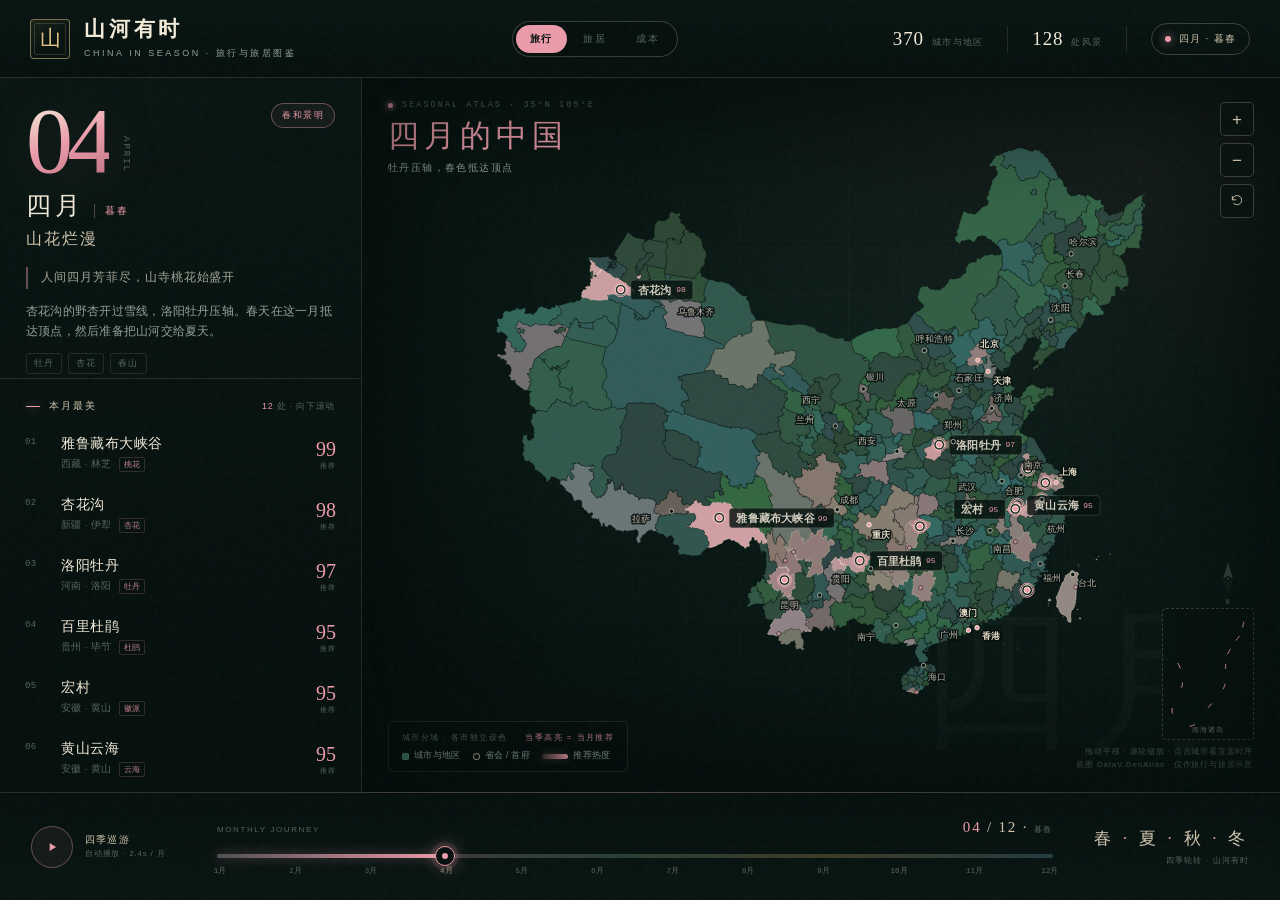
==== index.html @ ec567b85 "Publish China season atlas with GitHub Pages entry" ====
<!DOCTYPE html>
<html lang="zh-CN">
<head>
<meta charset="UTF-8">
<meta name="viewport" content="width=device-width, initial-scale=1.0">
<meta name="theme-color" content="#07110f">
<title>山河有时 · 中国四季旅行与旅居图鉴</title>
<style>:root {
  --bg: #06100e;
  --bg-2: #081512;
  --panel: rgba(8, 20, 17, .78);
  --panel-solid: #0a1815;
  --ink: #f2ead8;
  --ink-dim: #cfc4ac;
  --muted: #8fa39a;
  --faint: #52665f;
  --line: rgba(234, 222, 193, .12);
  --line-strong: rgba(234, 222, 193, .22);
  --gold: #e6c387;
  --gold-bright: #f2d8a4;
  --accent: #eda0ad;
  --accent-rgb: 237, 160, 173;
  --accent-2: #c77f8e;
  --serif: "STZhongsong", "Songti SC", "Noto Serif SC", "SimSun", serif;
  --sans: "PingFang SC", "Microsoft YaHei", "Noto Sans SC", "Hiragino Sans GB", sans-serif;
  --mono: "SFMono-Regular", Consolas, "Liberation Mono", monospace;
}

* { box-sizing: border-box; }

html, body { height: 100%; }

body {
  margin: 0;
  overflow: hidden;
  background: var(--bg);
  color: var(--ink);
  font-family: var(--sans);
  -webkit-font-smoothing: antialiased;
  text-rendering: optimizeLegibility;
}

body::before {
  content: "";
  position: fixed;
  inset: 0;
  z-index: 100;
  pointer-events: none;
  opacity: .045;
  background-image: url("data:image/svg+xml,%3Csvg viewBox='0 0 180 180' xmlns='http://www.w3.org/2000/svg'%3E%3Cfilter id='n'%3E%3CfeTurbulence type='fractalNoise' baseFrequency='.9' numOctaves='3' stitchTiles='stitch'/%3E%3C/filter%3E%3Crect width='100%25' height='100%25' filter='url(%23n)' opacity='.55'/%3E%3C/svg%3E");
}

button, input { font: inherit; }
button { color: inherit; }
button, [role="button"] { -webkit-tap-highlight-color: transparent; }
button:focus-visible, input:focus-visible, [tabindex]:focus-visible {
  outline: 2px solid var(--accent);
  outline-offset: 3px;
}

::selection { background: rgba(var(--accent-rgb), .3); color: #fff; }

#app {
  height: 100vh;
  display: grid;
  grid-template-rows: 78px minmax(0, 1fr) 108px;
  position: relative;
  isolation: isolate;
}

/* ---------- header ---------- */
.topbar {
  display: flex;
  align-items: center;
  justify-content: space-between;
  gap: 24px;
  padding: 0 30px;
  border-bottom: 1px solid var(--line);
  background: linear-gradient(180deg, rgba(9, 22, 19, .96), rgba(7, 17, 15, .82));
  position: relative;
  z-index: 10;
}

.brand { display: flex; align-items: center; gap: 14px; min-width: 0; }

.seal {
  width: 40px;
  height: 40px;
  border: 1px solid rgba(230, 195, 135, .52);
  border-radius: 4px;
  display: grid;
  place-items: center;
  position: relative;
  color: var(--gold);
  font-family: var(--serif);
  font-size: 21px;
  line-height: 1;
  background: linear-gradient(145deg, rgba(230, 195, 135, .08), transparent 60%);
  flex: 0 0 auto;
}
.seal::after {
  content: "";
  position: absolute;
  inset: 3px;
  border: 1px solid rgba(230, 195, 135, .18);
  border-radius: 2px;
}

.brand-copy h1 {
  margin: 0;
  font-family: var(--serif);
  font-size: 21px;
  font-weight: 600;
  letter-spacing: .18em;
  line-height: 1.2;
  white-space: nowrap;
}
.brand-copy p {
  margin: 4px 0 0;
  color: var(--muted);
  font-size: 9px;
  letter-spacing: .28em;
  text-transform: uppercase;
  white-space: nowrap;
}

.top-meta {
  display: flex;
  align-items: center;
  gap: 24px;
  color: var(--muted);
  font-size: 11px;
  letter-spacing: .08em;
}
.top-stat { display: flex; align-items: baseline; gap: 8px; }
.top-stat strong {
  color: var(--ink);
  font-family: var(--serif);
  font-size: 19px;
  font-weight: 500;
}
.top-stat span { color: var(--faint); font-size: 9px; letter-spacing: .14em; }
.top-divider { width: 1px; height: 26px; background: var(--line); }
.top-pill {
  display: inline-flex;
  align-items: center;
  gap: 8px;
  border: 1px solid var(--line-strong);
  border-radius: 999px;
  padding: 8px 13px;
  color: var(--ink-dim);
  font-size: 10px;
  letter-spacing: .12em;
  white-space: nowrap;
}
.top-pill i {
  width: 6px; height: 6px; border-radius: 50%;
  background: var(--accent);
  box-shadow: 0 0 10px rgba(var(--accent-rgb), .9);
}

/* ---------- layout ---------- */
.workspace {
  min-height: 0;
  display: grid;
  grid-template-columns: 362px minmax(0, 1fr);
  position: relative;
  z-index: 2;
}

/* ---------- sidebar ---------- */
.sidebar {
  min-height: 0;
  display: flex;
  flex-direction: column;
  border-right: 1px solid var(--line);
  background:
    linear-gradient(180deg, rgba(9, 22, 19, .9), rgba(6, 16, 14, .72)),
    radial-gradient(520px 260px at 0% 0%, rgba(var(--accent-rgb), .07), transparent 70%);
  overflow: hidden;
  position: relative;
  z-index: 3;
}
.sidebar::after {
  content: "";
  position: absolute;
  top: 0; right: -1px; bottom: 0; width: 1px;
  background: linear-gradient(180deg, transparent, rgba(var(--accent-rgb), .45), transparent);
  opacity: .55;
  pointer-events: none;
}

.month-hero {
  padding: 25px 26px 0;
  flex: 0 0 auto;
}
.month-head { display: flex; align-items: flex-start; justify-content: space-between; }

.month-figure {
  display: flex;
  align-items: flex-end;
  gap: 12px;
}
.month-num {
  font-family: var(--serif);
  font-size: 94px;
  font-weight: 500;
  line-height: .76;
  letter-spacing: -.06em;
  color: transparent;
  background: linear-gradient(160deg, var(--ink) 0%, var(--accent) 52%, var(--accent-2) 100%);
  -webkit-background-clip: text;
  background-clip: text;
  filter: drop-shadow(0 8px 28px rgba(var(--accent-rgb), .13));
  transform: translateY(2px);
  transition: background .5s ease;
}
.month-en {
  font-family: var(--mono);
  color: var(--faint);
  font-size: 9px;
  letter-spacing: .22em;
  writing-mode: vertical-rl;
  margin-bottom: 2px;
}
.month-seal {
  border: 1px solid rgba(var(--accent-rgb), .4);
  color: var(--accent);
  border-radius: 999px;
  padding: 5px 10px;
  font-size: 9px;
  letter-spacing: .16em;
  background: rgba(var(--accent-rgb), .06);
  white-space: nowrap;
  transition: border-color .5s, color .5s, background .5s;
}

.month-title-row {
  display: flex;
  align-items: baseline;
  gap: 10px;
  margin-top: 15px;
}
.month-cn {
  font-family: var(--serif);
  font-size: 25px;
  letter-spacing: .16em;
  font-weight: 500;
}
.month-season {
  color: var(--accent);
  font-size: 10px;
  letter-spacing: .22em;
  padding-left: 10px;
  border-left: 1px solid rgba(var(--accent-rgb), .35);
  transition: color .5s;
}
.month-headline {
  margin: 7px 0 0;
  font-family: var(--serif);
  font-size: 16px;
  font-weight: 500;
  letter-spacing: .12em;
  color: var(--ink-dim);
}

.month-poem {
  margin: 17px 0 0;
  padding-left: 13px;
  border-left: 2px solid rgba(var(--accent-rgb), .42);
  font-family: var(--serif);
  color: rgba(242, 234, 216, .68);
  font-size: 12px;
  line-height: 1.8;
  letter-spacing: .08em;
  transition: border-color .5s;
}
.month-copy {
  margin: 12px 0 0;
  color: var(--muted);
  font-size: 11.5px;
  line-height: 1.75;
  letter-spacing: .02em;
  min-height: 40px;
}
.keyword-row { display: flex; flex-wrap: wrap; gap: 6px; margin-top: 12px; }
.keyword {
  font-size: 9px;
  letter-spacing: .12em;
  color: var(--faint);
  border: 1px solid var(--line);
  border-radius: 3px;
  padding: 3px 7px;
}

.best-head {
  display: flex;
  align-items: center;
  justify-content: space-between;
  padding: 20px 26px 10px;
  margin-top: 4px;
  border-top: 1px solid var(--line);
  flex: 0 0 auto;
}
.best-head h3 {
  margin: 0;
  font-size: 10px;
  color: var(--ink-dim);
  font-weight: 500;
  letter-spacing: .2em;
  display: flex;
  align-items: center;
  gap: 9px;
}
.best-head h3::before {
  content: "";
  width: 14px; height: 1px;
  background: var(--accent);
  box-shadow: 0 0 8px rgba(var(--accent-rgb), .7);
}
.best-count { color: var(--faint); font-size: 9px; letter-spacing: .08em; }
.best-count b { color: var(--accent); font-weight: 500; }

.best-list {
  flex: 1 1 auto;
  min-height: 0;
  overflow-y: auto;
  overflow-x: hidden;
  padding: 0 12px 18px;
  scrollbar-width: thin;
  scrollbar-color: rgba(var(--accent-rgb), .3) transparent;
  overscroll-behavior: contain;
}
.best-list::-webkit-scrollbar { width: 5px; }
.best-list::-webkit-scrollbar-thumb {
  background: rgba(var(--accent-rgb), .24);
  border-radius: 10px;
}

.spot-card {
  width: 100%;
  display: grid;
  grid-template-columns: 28px minmax(0, 1fr) auto;
  align-items: center;
  gap: 8px;
  padding: 11px 12px;
  border: 1px solid transparent;
  border-radius: 6px;
  background: transparent;
  text-align: left;
  cursor: pointer;
  position: relative;
  transition: background .2s ease, border-color .2s ease, transform .2s ease;
  animation: cardIn .5s cubic-bezier(.22, .8, .24, 1) both;
  animation-delay: calc(var(--i) * 24ms);
}
.spot-card::before {
  content: "";
  position: absolute;
  left: 0; top: 12px; bottom: 12px;
  width: 2px;
  border-radius: 2px;
  background: var(--accent);
  opacity: 0;
  transform: scaleY(.4);
  transition: opacity .2s, transform .2s;
}
.spot-card:hover, .spot-card.is-hover {
  background: linear-gradient(90deg, rgba(var(--accent-rgb), .09), rgba(255, 255, 255, .015));
  border-color: rgba(var(--accent-rgb), .16);
  transform: translateX(2px);
}
.spot-card:hover::before, .spot-card.is-hover::before { opacity: 1; transform: scaleY(1); }
.spot-card.is-selected { background: rgba(var(--accent-rgb), .08); border-color: rgba(var(--accent-rgb), .28); }

.spot-rank {
  font-family: var(--mono);
  font-size: 9px;
  color: var(--faint);
  letter-spacing: .04em;
  padding-top: 2px;
  align-self: start;
}
.spot-main { min-width: 0; }
.spot-name {
  display: block;
  font-family: var(--serif);
  font-size: 14px;
  letter-spacing: .04em;
  color: var(--ink);
  white-space: nowrap;
  overflow: hidden;
  text-overflow: ellipsis;
}
.spot-meta {
  display: flex;
  align-items: center;
  gap: 7px;
  margin-top: 4px;
  color: var(--faint);
  font-size: 9.5px;
  letter-spacing: .04em;
  white-space: nowrap;
  overflow: hidden;
  text-overflow: ellipsis;
}
.spot-meta em {
  font-style: normal;
  color: rgba(var(--accent-rgb), .8);
  border: 1px solid rgba(var(--accent-rgb), .19);
  border-radius: 2px;
  padding: 1px 4px;
  font-size: 8px;
  letter-spacing: .04em;
}
.spot-score {
  font-family: var(--serif);
  font-size: 20px;
  color: var(--accent);
  line-height: 1;
  text-align: right;
  min-width: 30px;
  transition: color .5s;
}
.spot-score small {
  display: block;
  font-family: var(--sans);
  font-size: 7px;
  color: var(--faint);
  letter-spacing: .12em;
  margin-top: 3px;
}

@keyframes cardIn {
  from { opacity: 0; transform: translateY(7px); }
  to { opacity: 1; transform: translateY(0); }
}

/* ---------- map ---------- */
.map-stage {
  position: relative;
  min-width: 0;
  min-height: 0;
  overflow: hidden;
  background:
    radial-gradient(900px 620px at 56% 45%, rgba(28, 68, 58, .26), transparent 66%),
    radial-gradient(700px 420px at 84% 12%, rgba(var(--accent-rgb), .06), transparent 70%),
    linear-gradient(155deg, #071310 0%, #06100e 55%, #081512 100%);
  touch-action: none;
  isolation: isolate;
}
.map-stage::before {
  content: "";
  position: absolute;
  inset: 0;
  pointer-events: none;
  background-image:
    linear-gradient(rgba(222, 238, 227, .022) 1px, transparent 1px),
    linear-gradient(90deg, rgba(222, 238, 227, .022) 1px, transparent 1px);
  background-size: 54px 54px;
  mask-image: radial-gradient(circle at 55% 50%, #000 20%, transparent 82%);
  -webkit-mask-image: radial-gradient(circle at 55% 50%, #000 20%, transparent 82%);
}
.map-stage::after {
  content: "";
  position: absolute;
  inset: 0;
  pointer-events: none;
  box-shadow: inset 0 0 120px 24px rgba(2, 8, 7, .58);
  z-index: 5;
}

.map-svg {
  position: absolute;
  inset: 0;
  width: 100%;
  height: 100%;
  display: block;
  z-index: 2;
  cursor: grab;
  touch-action: none;
  overflow: visible;
  user-select: none;
}
.map-svg.is-dragging { cursor: grabbing; }

.graticule {
  fill: none;
  stroke: rgba(219, 236, 224, .065);
  stroke-width: .6;
  stroke-dasharray: 2 7;
  vector-effect: non-scaling-stroke;
}

.map-city {
  stroke: rgba(4, 12, 10, .58);
  stroke-width: .55;
  stroke-linejoin: round;
  vector-effect: non-scaling-stroke;
  transition: fill .45s ease, stroke .2s ease, stroke-width .2s ease;
}
.map-city.is-hot {
  stroke: rgba(255, 242, 214, .38);
  stroke-width: .95;
}
.map-city.is-focus {
  stroke: rgba(var(--accent-rgb), .95);
  stroke-width: 1.6;
}

.capital-layer, .marker-layer { pointer-events: none; }

.capital-leader {
  stroke: rgba(235, 226, 205, .24);
  stroke-width: .7;
  stroke-dasharray: 2 2;
  vector-effect: non-scaling-stroke;
}
.capital-dot {
  fill: #071310;
  stroke: rgba(242, 234, 216, .62);
  stroke-width: 1;
  vector-effect: non-scaling-stroke;
}
.capital.is-municipality .capital-dot {
  fill: var(--accent);
  stroke: rgba(255, 246, 225, .9);
}
.capital-label {
  font-family: var(--sans);
  font-size: 9px;
  font-weight: 500;
  fill: rgba(242, 234, 216, .78);
  paint-order: stroke;
  stroke: rgba(4, 11, 9, .86);
  stroke-width: 2.8;
  stroke-linejoin: round;
  letter-spacing: .03em;
  text-anchor: middle;
  user-select: none;
}
.capital.is-municipality .capital-label {
  fill: rgba(255, 244, 220, .9);
  font-weight: 600;
}

.spot-pulse {
  fill: none;
  stroke: var(--accent);
  stroke-width: 1;
  transform-box: fill-box;
  transform-origin: center;
  animation: spotPulse 2.8s ease-out infinite;
}
@keyframes spotPulse {
  0% { transform: scale(.55); opacity: .55; }
  65% { transform: scale(1.9); opacity: 0; }
  100% { transform: scale(1.9); opacity: 0; }
}
.spot-dot {
  fill: rgba(var(--accent-rgb), .55);
  stroke: rgba(7, 19, 16, .8);
  stroke-width: .7;
  vector-effect: non-scaling-stroke;
}
.spot-marker.is-top .spot-dot {
  fill: var(--accent);
  stroke: rgba(255, 246, 225, .9);
  stroke-width: 1;
}
.spot-ring {
  fill: rgba(6, 16, 14, .82);
  stroke: rgba(255, 246, 225, .8);
  stroke-width: 1;
  vector-effect: non-scaling-stroke;
}
.spot-marker.is-hover .spot-ring,
.spot-marker.is-selected .spot-ring {
  stroke: var(--accent);
  stroke-width: 1.6;
}
.spot-label-bg {
  fill: rgba(6, 16, 14, .82);
  stroke: rgba(235, 226, 205, .18);
  stroke-width: .8;
  vector-effect: non-scaling-stroke;
}
.spot-marker.is-hover .spot-label-bg,
.spot-marker.is-selected .spot-label-bg {
  fill: rgba(11, 29, 25, .95);
  stroke: rgba(var(--accent-rgb), .78);
}
.spot-label-text {
  font-family: var(--sans);
  font-size: 10.5px;
  font-weight: 600;
  fill: rgba(242, 234, 216, .86);
  letter-spacing: .02em;
}
.spot-marker.is-hover .spot-label-text,
.spot-marker.is-selected .spot-label-text { fill: #fff5df; }
.spot-label-score {
  font-family: var(--mono);
  font-size: 8px;
  font-weight: 500;
  fill: var(--accent);
  text-anchor: end;
}

.map-watermark {
  position: absolute;
  right: 3.2%;
  bottom: 7%;
  z-index: 1;
  font-family: var(--serif);
  font-size: clamp(80px, 12vw, 180px);
  line-height: .8;
  letter-spacing: .08em;
  color: rgba(235, 226, 205, .028);
  pointer-events: none;
  user-select: none;
  white-space: nowrap;
}

.map-hud {
  position: absolute;
  top: 22px;
  left: 26px;
  z-index: 4;
  pointer-events: none;
}
.map-eyebrow {
  display: flex;
  align-items: center;
  gap: 9px;
  color: var(--faint);
  font-family: var(--mono);
  font-size: 8.5px;
  letter-spacing: .24em;
  text-transform: uppercase;
}
.map-eyebrow::before {
  content: "";
  width: 5px; height: 5px;
  background: var(--accent);
  border-radius: 50%;
  box-shadow: 0 0 0 3px rgba(var(--accent-rgb), .12), 0 0 12px rgba(var(--accent-rgb), .8);
}
.map-hud h2 {
  margin: 8px 0 0;
  font-family: var(--serif);
  font-size: 31px;
  font-weight: 500;
  letter-spacing: .16em;
  line-height: 1.15;
  color: rgba(242, 234, 216, .94);
}
.map-hud h2 span { color: var(--accent); }
.map-hud p {
  margin: 7px 0 0;
  color: var(--muted);
  font-size: 10px;
  letter-spacing: .14em;
}

.map-tools {
  position: absolute;
  top: 24px;
  right: 26px;
  z-index: 8;
  display: flex;
  flex-direction: column;
  gap: 7px;
}
.tool-btn {
  width: 34px; height: 34px;
  border-radius: 5px;
  border: 1px solid var(--line-strong);
  background: rgba(7, 18, 15, .72);
  backdrop-filter: blur(8px);
  color: var(--ink-dim);
  cursor: pointer;
  display: grid;
  place-items: center;
  font-size: 17px;
  line-height: 1;
  transition: border-color .2s, color .2s, background .2s;
}
.tool-btn:hover {
  border-color: rgba(var(--accent-rgb), .55);
  color: var(--accent);
  background: rgba(var(--accent-rgb), .08);
}
.tool-btn svg { width: 15px; height: 15px; }
.tool-btn.reset svg { width: 14px; height: 14px; }

.compass {
  position: absolute;
  right: 34px;
  bottom: 178px;
  z-index: 4;
  width: 36px;
  height: 54px;
  color: var(--faint);
  pointer-events: none;
  text-align: center;
  font-family: var(--mono);
  font-size: 7px;
  letter-spacing: .12em;
}
.compass svg { width: 100%; height: 36px; opacity: .7; }

.map-legend {
  position: absolute;
  left: 26px;
  bottom: 20px;
  z-index: 4;
  max-width: min(620px, calc(100% - 260px));
  padding: 10px 13px 9px;
  border: 1px solid var(--line);
  border-radius: 6px;
  background: rgba(6, 16, 14, .58);
  backdrop-filter: blur(10px);
  pointer-events: none;
}
.legend-title {
  display: flex;
  align-items: center;
  justify-content: space-between;
  gap: 18px;
  color: var(--faint);
  font-size: 8px;
  letter-spacing: .18em;
  margin-bottom: 7px;
}
.legend-title b { color: rgba(var(--accent-rgb), .85); font-weight: 500; }
.legend-row { display: flex; flex-wrap: wrap; gap: 5px 12px; }
.legend-item {
  display: inline-flex;
  align-items: center;
  gap: 5px;
  color: var(--muted);
  font-size: 8.5px;
  letter-spacing: .04em;
}
.legend-dot {
  width: 7px; height: 7px;
  border-radius: 2px;
  box-shadow: inset 0 0 0 1px rgba(255, 255, 255, .1);
}
.city-swatch { background: #3f7768; }
.legend-capital {
  display: inline-block;
  width: 7px; height: 7px;
  border-radius: 50%;
  border: 1px solid rgba(242, 234, 216, .65);
  background: #071310;
  box-shadow: 0 0 0 1px rgba(0, 0, 0, .25);
}
.legend-heat {
  display: inline-block;
  width: 26px; height: 5px;
  border-radius: 4px;
  background: linear-gradient(90deg, rgba(var(--accent-rgb), .22), var(--accent));
  box-shadow: 0 0 8px rgba(var(--accent-rgb), .3);
}

.map-note {
  position: absolute;
  right: 27px;
  bottom: 20px;
  z-index: 4;
  color: rgba(143, 163, 154, .5);
  font-size: 8px;
  letter-spacing: .1em;
  pointer-events: none;
  text-align: right;
  line-height: 1.6;
}

.south-sea {
  position: absolute;
  right: 26px;
  bottom: 52px;
  z-index: 4;
  width: 92px;
  height: 132px;
  border: 1px dashed rgba(234, 222, 193, .22);
  border-radius: 4px;
  background: #071310;
  overflow: hidden;
  pointer-events: none;
}
.south-sea svg { width: 100%; height: 100%; display: block; }
.south-sea-path {
  fill: rgba(var(--accent-rgb), .17);
  stroke: rgba(var(--accent-rgb), .72);
  stroke-width: .8;
  vector-effect: non-scaling-stroke;
}
.south-sea span {
  position: absolute;
  left: 0; right: 0; bottom: 4px;
  text-align: center;
  color: rgba(234, 222, 193, .48);
  font-size: 7px;
  letter-spacing: .16em;
}

.map-tip {
  position: absolute;
  z-index: 20;
  min-width: 170px;
  max-width: 246px;
  padding: 11px 13px;
  border-radius: 5px;
  border: 1px solid rgba(var(--accent-rgb), .28);
  background: rgba(6, 16, 14, .93);
  box-shadow: 0 16px 40px rgba(0, 0, 0, .45), 0 0 0 1px rgba(0, 0, 0, .2);
  backdrop-filter: blur(12px);
  pointer-events: none;
  opacity: 0;
  transform: translateY(5px);
  transition: opacity .15s ease, transform .15s ease;
}
.map-tip.is-on { opacity: 1; transform: translateY(0); }
.tip-kicker { color: var(--accent); font-size: 8px; letter-spacing: .14em; margin-bottom: 4px; }
.tip-title {
  font-family: var(--serif);
  font-size: 15px;
  letter-spacing: .04em;
  color: var(--ink);
  line-height: 1.35;
}
.tip-desc { color: var(--muted); font-size: 9.5px; line-height: 1.6; margin-top: 5px; }
.tip-score { display: flex; align-items: baseline; gap: 6px; margin-top: 6px; }
.tip-score strong { font-family: var(--serif); font-size: 22px; color: var(--accent); font-weight: 500; }
.tip-score span { color: var(--faint); font-size: 8px; letter-spacing: .1em; }
.tip-tags { display: flex; gap: 5px; margin-top: 6px; flex-wrap: wrap; }
.tip-tags i {
  font-style: normal;
  color: rgba(var(--accent-rgb), .85);
  border: 1px solid rgba(var(--accent-rgb), .22);
  border-radius: 2px;
  padding: 1px 5px;
  font-size: 8px;
}
.tip-hint { color: var(--faint); font-size: 8px; letter-spacing: .08em; margin-top: 7px; }
.tip-city-list { list-style: none; margin: 7px 0 0; padding: 0; }
.tip-city-list li {
  display: flex;
  justify-content: space-between;
  gap: 12px;
  color: var(--ink-dim);
  font-size: 9.5px;
  padding: 3px 0;
  border-top: 1px solid rgba(234, 222, 193, .06);
}
.tip-city-list li b { color: var(--accent); font-weight: 500; font-family: var(--mono); font-size: 8px; }

/* ---------- footer / timeline ---------- */
.timeline {
  border-top: 1px solid var(--line);
  background:
    linear-gradient(0deg, rgba(9, 22, 19, .96), rgba(7, 17, 15, .82));
  display: grid;
  grid-template-columns: 160px minmax(0, 1fr) 170px;
  align-items: center;
  gap: 26px;
  padding: 0 31px;
  position: relative;
  z-index: 9;
}
.timeline::before {
  content: "";
  position: absolute;
  top: -1px; left: 0; right: 0; height: 1px;
  background: linear-gradient(90deg, transparent, rgba(var(--accent-rgb), .38), transparent);
  opacity: .55;
  pointer-events: none;
}

.play-wrap { display: flex; align-items: center; gap: 12px; }
.play-btn {
  width: 42px; height: 42px;
  border-radius: 50%;
  border: 1px solid rgba(var(--accent-rgb), .38);
  background: rgba(var(--accent-rgb), .06);
  color: var(--accent);
  cursor: pointer;
  display: grid;
  place-items: center;
  transition: background .2s, box-shadow .2s, border-color .2s;
  flex: 0 0 auto;
}
.play-btn:hover {
  background: rgba(var(--accent-rgb), .14);
  box-shadow: 0 0 24px rgba(var(--accent-rgb), .18);
}
.play-btn svg { width: 14px; height: 14px; }
.play-btn.is-on { animation: playGlow 2.4s ease-in-out infinite; }
@keyframes playGlow {
  0%, 100% { box-shadow: 0 0 0 0 rgba(var(--accent-rgb), .18); }
  50% { box-shadow: 0 0 0 7px rgba(var(--accent-rgb), 0); }
}
.play-label { line-height: 1.35; }
.play-label strong { display: block; font-size: 10px; font-weight: 500; letter-spacing: .12em; color: var(--ink-dim); }
.play-label span { display: block; margin-top: 3px; font-size: 8px; letter-spacing: .1em; color: var(--faint); }

.slider-block { min-width: 0; padding-top: 2px; }
.slider-meta {
  display: flex;
  justify-content: space-between;
  align-items: baseline;
  margin-bottom: 2px;
}
.slider-meta span { color: var(--faint); font-size: 8px; letter-spacing: .2em; text-transform: uppercase; }
.slider-meta strong {
  font-family: var(--serif);
  font-weight: 500;
  font-size: 15px;
  letter-spacing: .12em;
  color: var(--ink-dim);
}
.slider-meta strong b { color: var(--accent); font-weight: 500; }

.slider-shell { position: relative; height: 38px; }
.slider-track {
  position: absolute;
  left: 0; right: 0; top: 16px;
  height: 4px;
  border-radius: 99px;
  background: linear-gradient(90deg, #6cb8cd 0%, #e4a9ba 25%, #8fcb9f 48%, #e2b064 73%, #7cc0d5 100%);
  opacity: .24;
  box-shadow: inset 0 0 0 1px rgba(255,255,255,.06);
}
.slider-fill {
  position: absolute;
  left: 0; top: 16px;
  height: 4px;
  border-radius: 99px;
  background: linear-gradient(90deg, rgba(var(--accent-rgb), .22), var(--accent));
  box-shadow: 0 0 12px rgba(var(--accent-rgb), .38);
  pointer-events: none;
  transition: width .35s cubic-bezier(.22,.8,.24,1), background .5s;
}
.slider-thumb {
  position: absolute;
  top: 8px;
  width: 20px; height: 20px;
  margin-left: -10px;
  border-radius: 50%;
  background: var(--bg);
  border: 1px solid var(--accent);
  box-shadow: 0 0 0 4px rgba(var(--accent-rgb), .1), 0 0 18px rgba(var(--accent-rgb), .45);
  pointer-events: none;
  z-index: 2;
  transition: left .35s cubic-bezier(.22,.8,.24,1), border-color .4s, box-shadow .4s;
}
.slider-thumb::after {
  content: "";
  position: absolute;
  inset: 6px;
  border-radius: 50%;
  background: var(--accent);
}
.slider-shell:focus-within .slider-thumb {
  box-shadow: 0 0 0 5px rgba(var(--accent-rgb), .16), 0 0 22px rgba(var(--accent-rgb), .55);
  transition: box-shadow .4s;
}
.slider-shell:focus-within .slider-fill { transition: background .5s; }
.slider-shell:focus-within .slider-track { opacity: .38; }
#monthRange {
  position: absolute;
  left: 0; right: 0; top: 0;
  width: 100%; height: 38px;
  margin: 0;
  opacity: 0;
  cursor: pointer;
  z-index: 3;
  -webkit-appearance: none;
  appearance: none;
}
#monthRange::-webkit-slider-thumb { -webkit-appearance: none; width: 24px; height: 28px; }
#monthRange::-moz-range-thumb { width: 24px; height: 28px; border: 0; background: transparent; }

.month-labels {
  position: absolute;
  left: -6px; right: -6px; top: 28px;
  z-index: 4;
  display: flex;
  justify-content: space-between;
  pointer-events: none;
}
.month-labels span {
  width: 18px;
  text-align: center;
  font-family: var(--mono);
  font-size: 7.5px;
  color: var(--faint);
  transition: color .2s;
}
.month-labels span.is-now { color: var(--accent); font-weight: 600; }
.month-labels span.is-season { color: rgba(207, 196, 172, .48); }

.timeline-right { text-align: right; line-height: 1.5; }
.timeline-right .season-word {
  font-family: var(--serif);
  font-size: 17px;
  letter-spacing: .22em;
  color: var(--ink-dim);
}
.timeline-right .season-word b { color: var(--accent); font-weight: 500; }
.timeline-right small {
  display: block;
  margin-top: 3px;
  font-size: 8px;
  color: var(--faint);
  letter-spacing: .14em;
}

/* ---------- modal ---------- */
.detail-dialog {
  width: min(850px, calc(100vw - 40px));
  max-height: min(640px, calc(100vh - 50px));
  padding: 0;
  border: 1px solid rgba(234, 222, 193, .18);
  border-radius: 14px;
  background: #0a1815;
  color: var(--ink);
  overflow: hidden;
  box-shadow: 0 40px 120px rgba(0, 0, 0, .65);
}
.detail-dialog::backdrop {
  background: rgba(2, 8, 7, .7);
  backdrop-filter: blur(9px);
}
.detail-dialog[open] { animation: dialogIn .35s cubic-bezier(.22, .8, .24, 1) both; }
@keyframes dialogIn {
  from { opacity: 0; transform: translateY(14px) scale(.985); }
  to { opacity: 1; transform: translateY(0) scale(1); }
}
.detail-close {
  position: absolute;
  top: 14px; right: 14px;
  z-index: 5;
  width: 32px; height: 32px;
  border-radius: 50%;
  border: 1px solid rgba(255, 255, 255, .18);
  background: rgba(4, 12, 10, .48);
  backdrop-filter: blur(8px);
  color: rgba(255, 255, 255, .8);
  cursor: pointer;
  display: grid;
  place-items: center;
  font-size: 17px;
}
.detail-close:hover { background: rgba(255, 255, 255, .1); color: #fff; }
.detail-close:focus-visible {
  outline: 1px solid rgba(230, 195, 135, .55);
  outline-offset: 2px;
}

.detail-grid { display: grid; grid-template-columns: 310px minmax(0, 1fr); min-height: 480px; }

.detail-art {
  position: relative;
  overflow: hidden;
  min-height: 480px;
  background: var(--sky2);
  --sky1: #183c36;
  --sky2: #071512;
  --sun: #d9b274;
  --m1: #2f5c50;
  --m2: #21443c;
  --m3: #122a25;
  --m4: #0b1d19;
}
.detail-art svg { position: absolute; inset: 0; width: 100%; height: 100%; }
.art-grain {
  position: absolute;
  inset: 0;
  background-image: url("data:image/svg+xml,%3Csvg viewBox='0 0 180 180' xmlns='http://www.w3.org/2000/svg'%3E%3Cfilter id='n'%3E%3CfeTurbulence type='fractalNoise' baseFrequency='.85' numOctaves='2' stitchTiles='stitch'/%3E%3C/filter%3E%3Crect width='100%25' height='100%25' filter='url(%23n)' opacity='.5'/%3E%3C/svg%3E");
  opacity: .06;
  mix-blend-mode: screen;
  pointer-events: none;
}
.art-vignette {
  position: absolute;
  inset: 0;
  background: linear-gradient(180deg, rgba(2, 8, 7, .05) 30%, rgba(2, 8, 7, .82) 100%);
}
.art-caption {
  position: absolute;
  left: 24px; right: 22px; bottom: 24px;
  z-index: 2;
}
.art-caption .art-kicker {
  color: rgba(255, 255, 255, .55);
  font-size: 8px;
  letter-spacing: .22em;
  text-transform: uppercase;
}
.art-caption h2 {
  margin: 7px 0 0;
  font-family: var(--serif);
  font-size: 27px;
  line-height: 1.3;
  font-weight: 500;
  letter-spacing: .04em;
  color: #fff9ec;
  text-shadow: 0 3px 24px rgba(0, 0, 0, .4);
}
.art-caption p {
  margin: 7px 0 0;
  color: rgba(255, 249, 236, .62);
  font-size: 9.5px;
  letter-spacing: .08em;
}
.art-seal {
  position: absolute;
  top: 22px; left: 23px;
  z-index: 2;
  border: 1px solid rgba(255, 249, 236, .32);
  border-radius: 3px;
  padding: 5px 7px;
  color: rgba(255, 249, 236, .7);
  font-family: var(--serif);
  font-size: 10px;
  letter-spacing: .16em;
  writing-mode: vertical-rl;
}

.detail-body {
  padding: 31px 32px 26px;
  display: flex;
  flex-direction: column;
  min-width: 0;
  overflow-y: auto;
}
.detail-top { display: flex; justify-content: space-between; gap: 18px; align-items: flex-start; }
.detail-kicker {
  display: flex;
  align-items: center;
  gap: 8px;
  color: var(--faint);
  font-size: 8px;
  letter-spacing: .18em;
  text-transform: uppercase;
}
.detail-kicker i { width: 14px; height: 1px; background: var(--accent); display: inline-block; }
.detail-tags { display: flex; gap: 5px; flex-wrap: wrap; justify-content: flex-end; }
.detail-tags span {
  color: rgba(230, 195, 135, .8);
  border: 1px solid rgba(230, 195, 135, .22);
  border-radius: 2px;
  padding: 3px 6px;
  font-size: 8px;
  letter-spacing: .05em;
}
.detail-name {
  margin: 13px 0 0;
  font-family: var(--serif);
  font-size: 30px;
  font-weight: 500;
  letter-spacing: .05em;
  line-height: 1.25;
}
.detail-loc {
  margin: 7px 0 0;
  color: var(--muted);
  font-size: 10px;
  letter-spacing: .08em;
}
.detail-score-row {
  display: flex;
  align-items: flex-end;
  gap: 16px;
  margin-top: 19px;
  padding: 13px 0 14px;
  border-top: 1px solid var(--line);
  border-bottom: 1px solid var(--line);
}
.big-score {
  font-family: var(--serif);
  font-size: 51px;
  line-height: .9;
  color: var(--accent);
  font-weight: 500;
  letter-spacing: -.04em;
}
.big-score small { font-family: var(--sans); font-size: 9px; color: var(--faint); letter-spacing: .1em; margin-left: 5px; }
.score-copy { padding-bottom: 2px; }
.score-copy strong { display: block; color: var(--ink-dim); font-size: 10px; font-weight: 500; letter-spacing: .08em; }
.score-copy span { display: block; margin-top: 4px; color: var(--faint); font-size: 8.5px; letter-spacing: .04em; }
.score-rank {
  margin-left: auto;
  font-family: var(--mono);
  color: var(--faint);
  font-size: 8px;
  text-align: right;
  line-height: 1.6;
  padding-bottom: 2px;
}
.score-rank b { display: block; color: var(--accent); font-size: 16px; font-weight: 500; }

.detail-desc {
  margin: 17px 0 0;
  color: var(--ink-dim);
  font-size: 12px;
  line-height: 1.9;
  letter-spacing: .02em;
}
.detail-best {
  margin: 12px 0 0;
  color: var(--muted);
  font-size: 10px;
  line-height: 1.7;
}
.detail-best b { color: var(--gold); font-weight: 500; }

.chart-block { margin-top: auto; padding-top: 19px; }
.chart-head {
  display: flex;
  justify-content: space-between;
  align-items: baseline;
  margin-bottom: 8px;
}
.chart-head span { color: var(--faint); font-size: 8px; letter-spacing: .16em; }
.chart-head em { color: var(--faint); font-style: normal; font-size: 8px; }
.mini-chart {
  display: grid;
  grid-template-columns: repeat(12, 1fr);
  gap: 4px;
  align-items: end;
  height: 72px;
}
.chart-bar {
  height: 100%;
  border: 0;
  padding: 0;
  background: transparent;
  cursor: pointer;
  display: flex;
  flex-direction: column;
  justify-content: flex-end;
  align-items: center;
  gap: 4px;
  border-radius: 2px;
}
.chart-bar i {
  display: block;
  width: 100%;
  min-height: 2px;
  border-radius: 1px;
  background: rgba(234, 222, 193, .14);
  transition: height .35s ease, background .25s ease;
}
.chart-bar:hover i { background: rgba(var(--accent-rgb), .55); }
.chart-bar.is-peak i { background: rgba(var(--accent-rgb), .46); }
.chart-bar.is-now i { background: var(--accent); box-shadow: 0 0 9px rgba(var(--accent-rgb), .5); }
.chart-bar span {
  font-family: var(--mono);
  font-size: 6.5px;
  color: var(--faint);
  line-height: 1;
}
.chart-bar.is-now span { color: var(--accent); }
.detail-actions { display: flex; gap: 9px; margin-top: 18px; }
.btn {
  border: 1px solid var(--line-strong);
  background: transparent;
  color: var(--ink-dim);
  border-radius: 3px;
  padding: 9px 15px;
  font-size: 9.5px;
  letter-spacing: .1em;
  cursor: pointer;
  transition: background .2s, border-color .2s, color .2s;
}
.btn:hover { border-color: rgba(var(--accent-rgb), .55); color: var(--accent); background: rgba(var(--accent-rgb), .06); }
.btn.primary {
  background: rgba(var(--accent-rgb), .12);
  border-color: rgba(var(--accent-rgb), .45);
  color: var(--accent);
}
.btn.primary:hover { background: rgba(var(--accent-rgb), .2); }
.btn svg { width: 11px; height: 11px; vertical-align: -1px; margin-right: 5px; }
.detail-footnote {
  margin-top: 11px;
  color: rgba(143, 163, 154, .52);
  font-size: 7.5px;
  line-height: 1.6;
  letter-spacing: .02em;
}

.toast {
  position: fixed;
  left: 50%;
  bottom: 130px;
  transform: translate(-50%, 8px);
  z-index: 200;
  border: 1px solid rgba(var(--accent-rgb), .3);
  background: rgba(6, 16, 14, .94);
  color: var(--ink-dim);
  padding: 9px 16px;
  border-radius: 4px;
  font-size: 10px;
  letter-spacing: .06em;
  opacity: 0;
  pointer-events: none;
  transition: opacity .2s, transform .2s;
}
.toast.is-on { opacity: 1; transform: translate(-50%, 0); }

.sr-only {
  position: absolute !important;
  width: 1px; height: 1px;
  padding: 0; margin: -1px;
  overflow: hidden;
  clip: rect(0, 0, 0, 0);
  white-space: nowrap;
  border: 0;
}

/* ---------- livability mode ---------- */
.mode-switch {
  display: inline-flex;
  align-items: center;
  gap: 2px;
  padding: 3px;
  border: 1px solid var(--line-strong);
  border-radius: 999px;
  background: rgba(6, 16, 14, .58);
  flex: 0 0 auto;
}
.mode-btn {
  border: 0;
  border-radius: 999px;
  padding: 7px 14px;
  background: transparent;
  color: var(--faint);
  cursor: pointer;
  font-size: 10px;
  letter-spacing: .16em;
  transition: color .2s, background .2s, box-shadow .2s;
}
.mode-btn:hover { color: var(--ink-dim); }
.mode-btn.is-active {
  color: #071310;
  background: var(--accent);
  box-shadow: none;
  font-weight: 600;
}
body.mode-live .legend-heat {
  background: linear-gradient(90deg, #294a57 0%, #4d8774 38%, #b7b170 68%, #f0d39a 100%);
  box-shadow: 0 0 8px rgba(222, 195, 125, .24);
}
body.mode-live .map-stage {
  background:
    radial-gradient(900px 620px at 56% 45%, rgba(38, 68, 63, .24), transparent 66%),
    radial-gradient(700px 420px at 84% 12%, rgba(212, 185, 112, .055), transparent 70%),
    linear-gradient(155deg, #071310 0%, #06100e 55%, #081512 100%);
}

/* ---------- city climate dialog ---------- */
.city-dialog {
  width: min(900px, calc(100vw - 40px));
  max-height: min(720px, calc(100vh - 48px));
  padding: 0;
  border: 1px solid rgba(234, 222, 193, .2);
  border-radius: 14px;
  background: #0a1815;
  color: var(--ink);
  overflow: hidden;
  box-shadow: 0 40px 120px rgba(0, 0, 0, .68);
}
.city-dialog::backdrop {
  background: rgba(2, 8, 7, .72);
  backdrop-filter: blur(9px);
}
.city-dialog[open] { animation: dialogIn .35s cubic-bezier(.22, .8, .24, 1) both; }
.city-close { z-index: 6; }
.city-grid {
  display: grid;
  grid-template-columns: 310px minmax(0, 1fr);
  max-height: min(720px, calc(100vh - 48px));
}
.city-info {
  padding: 31px 27px 26px;
  border-right: 1px solid var(--line);
  background:
    radial-gradient(360px 240px at 0% 0%, rgba(var(--accent-rgb), .1), transparent 70%),
    linear-gradient(180deg, rgba(9, 23, 20, .96), rgba(7, 17, 15, .78));
  overflow-y: auto;
}
.city-kicker {
  color: var(--faint);
  font-family: var(--mono);
  font-size: 7.5px;
  letter-spacing: .16em;
  line-height: 1.7;
}
.city-name {
  margin: 16px 0 0;
  font-family: var(--serif);
  font-size: 36px;
  font-weight: 500;
  letter-spacing: .06em;
  line-height: 1.1;
}
.city-meta {
  margin: 8px 0 0;
  color: var(--muted);
  font-size: 9.5px;
  letter-spacing: .06em;
}
.city-score-line {
  display: flex;
  align-items: center;
  gap: 13px;
  margin-top: 22px;
  padding: 14px 0;
  border-top: 1px solid var(--line);
  border-bottom: 1px solid var(--line);
}
.city-score-line > strong {
  font-family: var(--serif);
  font-size: 52px;
  line-height: .9;
  font-weight: 500;
  color: var(--accent);
  letter-spacing: -.04em;
}
.city-score-line > span {
  color: var(--ink-dim);
  font-size: 9.5px;
  line-height: 1.6;
  letter-spacing: .04em;
}
.city-score-line small {
  display: block;
  margin-top: 2px;
  color: var(--faint);
  font-size: 7.5px;
  letter-spacing: .06em;
}
.city-best-box {
  margin-top: 19px;
  padding: 13px 14px;
  border: 1px solid rgba(var(--accent-rgb), .24);
  border-radius: 5px;
  background: rgba(var(--accent-rgb), .055);
}
.city-best-box span {
  display: block;
  color: var(--faint);
  font-size: 8px;
  letter-spacing: .16em;
}
.city-best-box strong {
  display: block;
  margin-top: 7px;
  font-family: var(--serif);
  font-size: 16px;
  font-weight: 500;
  line-height: 1.55;
  letter-spacing: .04em;
  color: var(--gold-bright);
}
.city-summary {
  margin: 17px 0 0;
  color: var(--ink-dim);
  font-size: 11px;
  line-height: 1.9;
  letter-spacing: .01em;
}
.city-stats {
  display: grid;
  grid-template-columns: repeat(3, 1fr);
  gap: 6px;
  margin-top: 18px;
}
.city-stat {
  padding: 9px 8px;
  border: 1px solid var(--line);
  border-radius: 4px;
  background: rgba(255, 255, 255, .015);
}
.city-stat span {
  display: block;
  color: var(--faint);
  font-size: 7.5px;
  letter-spacing: .08em;
}
.city-stat strong {
  display: block;
  margin-top: 5px;
  font-family: var(--serif);
  font-size: 18px;
  font-weight: 500;
  color: var(--ink);
}
.city-stat small {
  display: block;
  margin-top: 3px;
  color: var(--faint);
  font-size: 7px;
  line-height: 1.45;
}
.city-viz {
  padding: 29px 30px 22px;
  overflow-y: auto;
  min-width: 0;
}
.city-viz .chart-head { margin-bottom: 9px; }
.city-viz .chart-head em { color: var(--faint); font-style: normal; }
.comfort-chart {
  display: grid;
  grid-template-columns: repeat(12, minmax(0, 1fr));
  gap: 5px;
  height: 116px;
  padding: 4px 0 0;
}
.comfort-month {
  display: flex;
  flex-direction: column;
  justify-content: flex-end;
  gap: 5px;
  min-width: 0;
  border-radius: 3px;
  padding: 2px 1px 3px;
  transition: background .2s;
}
.comfort-month.is-now { background: rgba(var(--accent-rgb), .09); }
.comfort-bars {
  display: flex;
  align-items: flex-end;
  gap: 2px;
  height: 93px;
}
.comfort-bar {
  display: block;
  flex: 1 1 0;
  min-height: 2px;
  border-radius: 1px 1px 0 0;
  background: var(--c);
  opacity: .82;
  transition: height .35s ease, opacity .2s;
}
.comfort-month.is-now .comfort-bar { opacity: 1; box-shadow: 0 0 6px rgba(var(--accent-rgb), .28); }
.comfort-month > span {
  font-family: var(--mono);
  font-size: 6.5px;
  color: var(--faint);
  text-align: center;
}
.comfort-month.is-now > span { color: var(--accent); }
.comfort-key {
  display: flex;
  align-items: center;
  justify-content: flex-end;
  gap: 7px;
  margin-top: 4px;
  color: var(--faint);
  font-size: 7px;
  letter-spacing: .06em;
}
.comfort-key i {
  display: block;
  width: 90px;
  height: 4px;
  border-radius: 4px;
  background: linear-gradient(90deg, #294a57, #4d8774, #b7b170, #f0d39a);
}
.temp-head { margin-top: 22px; }
.temp-chart { width: 100%; min-height: 134px; }
.temp-chart svg { display: block; width: 100%; height: auto; overflow: visible; }
.temp-grid { stroke: rgba(235, 226, 205, .09); stroke-width: 1; }
.temp-grid-label { fill: rgba(143, 163, 154, .65); font-family: var(--mono); font-size: 7px; }
.temp-band { fill: rgba(var(--accent-rgb), .10); }
.temp-line { fill: none; stroke: var(--accent); stroke-width: 1.5; vector-effect: non-scaling-stroke; }
.temp-app-line { fill: none; stroke: rgba(255, 244, 218, .52); stroke-width: 1; stroke-dasharray: 3 3; vector-effect: non-scaling-stroke; }
.temp-dot { fill: var(--accent); stroke: rgba(7, 18, 15, .9); stroke-width: 1; }
.temp-month-label { fill: rgba(242, 234, 216, .45); font-family: var(--mono); font-size: 7px; text-anchor: middle; }
.temp-now { fill: rgba(var(--accent-rgb), .08); }
.temp-key {
  display: flex;
  flex-wrap: wrap;
  gap: 6px 14px;
  margin-top: 3px;
  color: var(--faint);
  font-size: 7px;
  letter-spacing: .04em;
}
.temp-key span { display: inline-flex; align-items: center; gap: 5px; }
.temp-key i { display: inline-block; width: 14px; height: 2px; }
.key-solid { background: var(--accent); }
.key-dash { background: repeating-linear-gradient(90deg, rgba(255, 244, 218, .55) 0 3px, transparent 3px 6px); }
.key-band { height: 6px !important; background: rgba(var(--accent-rgb), .16); }
.city-actions { display: flex; gap: 8px; margin-top: 20px; flex-wrap: wrap; }
.city-footnote {
  margin: 12px 0 0;
  color: rgba(143, 163, 154, .52);
  font-size: 7.5px;
  line-height: 1.65;
}

body.mode-cost .timeline { display: none; }
body.mode-cost #app { grid-template-rows: 78px minmax(0, 1fr); }
body.mode-cost .map-stage {
  background:
    radial-gradient(900px 620px at 56% 45%, rgba(75, 52, 32, .16), transparent 66%),
    radial-gradient(700px 420px at 84% 12%, rgba(226, 137, 83, .06), transparent 70%),
    linear-gradient(155deg, #100f0c 0%, #0b0e0c 55%, #10110e 100%);
}
body.mode-cost .legend-heat {
  background: linear-gradient(90deg, #31575f 0%, #638b70 36%, #c2a15d 68%, #e8895e 100%);
  box-shadow: 0 0 8px rgba(226, 137, 83, .22);
}

.cost-block {
  margin-top: 18px;
  padding-top: 15px;
  border-top: 1px solid var(--line);
}
.cost-head {
  display: flex;
  align-items: baseline;
  gap: 9px;
  flex-wrap: wrap;
}
.cost-head > span {
  color: var(--faint);
  font-size: 8px;
  letter-spacing: .14em;
}
.cost-head > strong {
  margin-left: auto;
  font-family: var(--serif);
  font-size: 29px;
  line-height: 1;
  font-weight: 500;
  color: var(--gold-bright);
  letter-spacing: -.03em;
}
.cost-head > small {
  color: var(--faint);
  font-size: 7px;
  letter-spacing: .04em;
}
.cost-grid {
  display: grid;
  grid-template-columns: 1fr 1fr;
  gap: 5px 12px;
  margin-top: 11px;
}
.cost-grid > div {
  display: flex;
  justify-content: space-between;
  gap: 6px;
  padding: 4px 0;
  border-bottom: 1px solid rgba(234, 222, 193, .06);
}
.cost-grid span { color: var(--faint); font-size: 8px; }
.cost-grid b { color: var(--ink-dim); font-family: var(--mono); font-size: 8.5px; font-weight: 500; }
.cost-note {
  margin: 9px 0 0;
  color: rgba(143, 163, 154, .55);
  font-size: 7px;
  line-height: 1.6;
}

/* ---------- responsive ---------- */
@media (max-width: 1180px) {
  .workspace { grid-template-columns: 320px minmax(0, 1fr); }
  .month-figure { gap: 9px; }
  .month-num { font-size: 82px; }
  .top-meta { gap: 16px; }
  .top-stat:nth-of-type(2) { display: none; }
  .map-hud h2 { font-size: 27px; }
}

@media (min-width: 901px) and (max-height: 820px) {
  .month-hero { padding-top: 16px; }
  .month-num { font-size: 64px; }
  .month-poem, .month-copy, .keyword-row { display: none; }
  .month-title-row { margin-top: 11px; }
  .month-headline { margin-top: 4px; }
  .best-head { padding: 12px 26px 7px; }
  .spot-card { padding-top: 8px; padding-bottom: 8px; }
  .spot-score { font-size: 18px; }
  .map-hud h2 { font-size: 27px; }
}

@media (max-width: 900px) {
  body { overflow: auto; }
  #app { display: block; height: auto; min-height: 100vh; }
  .topbar {
    height: 66px;
    padding: 0 17px;
    position: sticky;
    top: 0;
    backdrop-filter: blur(14px);
  }
  .brand-copy h1 { font-size: 18px; }
  .brand-copy p { font-size: 7.5px; letter-spacing: .2em; }
  .seal { width: 35px; height: 35px; font-size: 18px; }
  .top-meta { display: none; }
  .mode-switch { margin-left: auto; }
  .mode-btn { padding: 6px 11px; font-size: 9px; }
  .city-dialog { max-height: calc(100vh - 24px); }
  .city-grid { display: block; max-height: calc(100vh - 24px); overflow-y: auto; }
  .city-info { border-right: 0; border-bottom: 1px solid var(--line); padding: 24px 21px 20px; overflow: visible; }
  .city-viz { padding: 21px 21px 18px; }
  .city-name { font-size: 30px; }
  .city-stats { margin-top: 14px; }
  .city-viz { max-height: none; }
  .comfort-chart { height: 98px; }
  .comfort-bars { height: 76px; }
  .temp-head { margin-top: 16px; }
  .temp-chart { min-height: 110px; }
  .workspace { display: flex; flex-direction: column; }
  .map-stage { order: 1; height: 58vh; min-height: 370px; }
  .map-watermark { display: none; }
  .sidebar { order: 2; border-right: 0; border-top: 1px solid var(--line); }
  .month-hero { padding: 22px 22px 0; }
  .month-num { font-size: 78px; }
  .month-copy { min-height: 0; }
  .best-head { padding: 17px 22px 9px; }
  .best-list { max-height: 440px; padding: 0 10px 14px; }
  .timeline {
    position: sticky;
    bottom: 0;
    height: auto;
    grid-template-columns: auto minmax(0, 1fr);
    padding: 10px 16px 11px;
    gap: 12px;
    backdrop-filter: blur(16px);
    background: rgba(7, 17, 15, .93);
  }
  .play-wrap { gap: 0; }
  .play-label { display: none; }
  .play-btn { width: 38px; height: 38px; }
  .timeline-right { display: none; }
  .slider-meta { margin-bottom: -1px; }
  .slider-meta strong { font-size: 13px; }
  .map-hud { top: 16px; left: 17px; }
  .map-hud h2 { font-size: 23px; }
  .map-hud p { font-size: 8px; }
  .map-tools { top: 16px; right: 16px; }
  .map-legend { left: 15px; bottom: 13px; max-width: calc(100% - 130px); padding: 8px 10px; }
  .legend-row { gap: 4px 8px; }
  .legend-item { font-size: 7.5px; }
  .legend-title { font-size: 7px; margin-bottom: 5px; }
  .map-note { display: none; }
  .south-sea { display: none; }
  .compass { display: none; }
  .detail-dialog { max-height: calc(100vh - 26px); }
  .detail-grid { grid-template-columns: 1fr; min-height: 0; }
  .detail-art { min-height: 190px; height: 190px; }
  .art-caption { left: 18px; bottom: 16px; }
  .art-caption h2 { font-size: 22px; }
  .art-seal { top: 15px; left: 16px; font-size: 8px; }
  .detail-body { padding: 22px 21px; max-height: calc(100vh - 230px); }
  .detail-name { font-size: 25px; }
  .big-score { font-size: 43px; }
  .detail-desc { font-size: 11px; }
}

@media (max-width: 560px) {
  .topbar { padding: 0 13px; }
  .brand-copy p { display: none; }
  .map-stage { height: 52vh; min-height: 330px; }
  .map-hud h2 { font-size: 20px; letter-spacing: .12em; }
  .map-hud p { max-width: 190px; line-height: 1.6; }
  .map-legend { max-width: calc(100% - 110px); }
  .legend-row { gap: 3px 7px; }
  .month-figure { align-items: flex-end; }
  .month-num { font-size: 70px; }
  .month-hero { padding: 18px 18px 0; }
  .best-head { padding: 15px 18px 8px; }
  .best-list { max-height: 420px; }
  .spot-card { grid-template-columns: 24px minmax(0, 1fr) auto; padding: 10px 9px; }
  .spot-name { font-size: 13px; }
  .detail-body { padding: 19px 17px; }
  .detail-score-row { gap: 12px; }
  .score-rank { display: none; }
  .detail-tags { display: none; }
  .chart-block { padding-top: 14px; }
  .mini-chart { height: 64px; gap: 3px; }
  .detail-actions { flex-wrap: wrap; }
  .toast { bottom: 84px; }
}

@media (prefers-reduced-motion: reduce) {
  *, *::before, *::after {
    animation-duration: .001ms !important;
    animation-iteration-count: 1 !important;
    scroll-behavior: auto !important;
    transition-duration: .001ms !important;
  }
}
</style>
</head>
<body>
<div id="app">
  <header class="topbar">
    <div class="brand">
      <div class="seal" aria-hidden="true">山</div>
      <div class="brand-copy">
        <h1>山河有时</h1>
        <p>China in Season · 旅行与旅居图鉴</p>
      </div>
    </div>
    <div class="mode-switch" role="tablist" aria-label="地图模式">
      <button class="mode-btn" type="button" data-mode="travel" role="tab" aria-selected="false">旅行</button>
      <button class="mode-btn" type="button" data-mode="live" role="tab" aria-selected="false">旅居</button>
      <button class="mode-btn" type="button" data-mode="cost" role="tab" aria-selected="false" aria-label="生活成本">成本</button>
    </div>
    <div class="top-meta">
      <div class="top-stat"><strong id="statCities">370</strong><span>城市与地区</span></div>
      <div class="top-divider"></div>
      <div class="top-stat"><strong id="statSpots">128</strong><span>处风景</span></div>
      <div class="top-divider"></div>
      <div class="top-pill"><i aria-hidden="true"></i><span id="headerSeason">四月 · 暮春</span></div>
    </div>
  </header>

  <div class="workspace">
    <aside class="sidebar" aria-label="本月旅行推荐">
      <div class="month-hero">
        <div class="month-head">
          <div class="month-figure">
            <span class="month-num" id="monthNum">04</span>
            <span class="month-en" id="monthEn">APRIL</span>
          </div>
          <span class="month-seal" id="monthSeal">春和景明</span>
        </div>
        <div class="month-title-row">
          <span class="month-cn" id="monthCn">四月</span>
          <span class="month-season" id="monthSeason">暮春</span>
        </div>
        <h2 class="month-headline" id="monthHeadline">山花烂漫</h2>
        <p class="month-poem" id="monthPoem">人间四月芳菲尽，山寺桃花始盛开</p>
        <p class="month-copy" id="monthCopy">杏花沟的野杏开过雪线，洛阳牡丹压轴，春天在这一月抵达顶点。</p>
        <div class="keyword-row" id="keywordRow"></div>
      </div>

      <div class="best-head">
        <h3 id="bestTitle">本月最美</h3>
        <span class="best-count"><b id="bestCount">12</b> <span id="bestUnit">处</span> · 向下滚动</span>
      </div>
      <div class="best-list" id="bestList"></div>
    </aside>

    <section class="map-stage" id="mapStage" aria-label="中国四季旅行地图">
      <svg id="mapSvg" class="map-svg" role="application" aria-label="矢量中国地图，可拖动和缩放，悬停查看城市，点击查看本月风景">
        <g id="mapViewport">
          <path id="graticule" class="graticule" aria-hidden="true"></path>
          <g id="cityLayer" aria-hidden="true"></g>
        </g>
        <g id="markerLayer" class="marker-layer" aria-hidden="true"></g>
        <g id="capitalLayer" class="capital-layer" aria-hidden="true"></g>
      </svg>
      <div class="map-watermark" id="mapWatermark" aria-hidden="true">四月</div>

      <div class="map-hud">
        <div class="map-eyebrow" id="mapEyebrow">Seasonal atlas · 35°N 105°E</div>
        <h2><span id="mapMonthCn">四月</span><span id="mapTitleSuffix">的中国</span></h2>
        <p id="mapHudCopy">桃花、牡丹与雪山同框</p>
      </div>

      <div class="map-tools">
        <button class="tool-btn" id="zoomIn" type="button" aria-label="放大地图">+</button>
        <button class="tool-btn" id="zoomOut" type="button" aria-label="缩小地图">−</button>
        <button class="tool-btn reset" id="zoomReset" type="button" aria-label="重置地图视图">
          <svg viewBox="0 0 24 24" fill="none" stroke="currentColor" stroke-width="1.6" stroke-linecap="round" stroke-linejoin="round" aria-hidden="true"><path d="M4 10a8 8 0 1 1 2.4 6.3"/><path d="M4 4v6h6"/></svg>
        </button>
      </div>

      <div class="compass" aria-hidden="true">
        <svg viewBox="0 0 40 52" fill="none">
          <path d="M20 3 L27 27 L20 23 L13 27 Z" fill="currentColor" opacity=".8"/>
          <path d="M20 49 L13 27 L20 31 L27 27 Z" fill="currentColor" opacity=".2"/>
          <circle cx="20" cy="27" r="1.4" fill="currentColor"/>
        </svg>
        N
      </div>

      <div class="south-sea" aria-label="南海诸岛示意图">
        <svg id="southSeaSvg" viewBox="0 0 100 140" preserveAspectRatio="xMidYMid meet" aria-hidden="true">
          <path id="southSeaPath" class="south-sea-path"></path>
        </svg>
        <span>南海诸岛</span>
      </div>

      <div class="map-legend">
        <div class="legend-title"><span id="legendTitleText">城市分域 · 各市独立设色</span><b id="legendHighlight">当季高亮 = 当月推荐</b></div>
        <div class="legend-row">
          <span class="legend-item"><i class="legend-dot city-swatch"></i>城市与地区</span>
          <span class="legend-item"><i class="legend-capital"></i>省会 / 首府</span>
          <span class="legend-item"><i class="legend-heat" id="legendHeat"></i><span id="legendHeatLabel">推荐热度</span></span>
        </div>
      </div>

      <div class="map-note">拖动平移 · 滚轮缩放 · 点击城市看宜居时序<br>底图 DataV.GeoAtlas · 仅作旅行与旅居示意</div>

      <div class="map-tip" id="mapTip" role="tooltip"></div>
      <div class="sr-only" id="liveRegion" aria-live="polite"></div>
    </section>
  </div>

  <footer class="timeline">
    <div class="play-wrap">
      <button class="play-btn" id="playBtn" type="button" aria-label="自动播放十二个月" aria-pressed="false">
        <svg id="playIcon" viewBox="0 0 24 24" fill="currentColor" aria-hidden="true"><path d="M8 5.2v13.6L19 12z"/></svg>
      </button>
      <div class="play-label">
        <strong id="playLabel">四季巡游</strong>
        <span>自动播放 · 2.4s / 月</span>
      </div>
    </div>

    <div class="slider-block">
      <div class="slider-meta">
        <span>Monthly journey</span>
        <strong><b id="sliderMonth">04</b> / 12 · <span id="sliderSeason">暮春</span></strong>
      </div>
      <div class="slider-shell">
        <div class="slider-track" aria-hidden="true"></div>
        <div class="slider-fill" id="sliderFill" aria-hidden="true"></div>
        <div class="slider-thumb" id="sliderThumb" aria-hidden="true"></div>
        <input id="monthRange" type="range" min="1" max="12" step="1" value="4" aria-label="选择月份，查看中国各地当季最美风景">
        <div class="month-labels" id="monthLabels" aria-hidden="true"></div>
      </div>
    </div>

    <div class="timeline-right">
      <div class="season-word">春 <b>·</b> 夏 <b>·</b> 秋 <b>·</b> 冬</div>
      <small>四季轮转 · 山河有时</small>
    </div>
  </footer>
</div>

<dialog class="detail-dialog" id="detailDialog" aria-labelledby="detailName">
  <button class="detail-close" id="detailClose" type="button" aria-label="关闭详情">×</button>
  <div class="detail-grid">
    <div class="detail-art" id="detailArt" aria-hidden="true">
      <svg viewBox="0 0 320 520" preserveAspectRatio="xMidYMid slice">
        <defs>
          <linearGradient id="skyGrad" x1="0" y1="0" x2="0" y2="1">
            <stop offset="0" stop-color="var(--sky1)"/>
            <stop offset="1" stop-color="var(--sky2)"/>
          </linearGradient>
          <linearGradient id="mistGrad" x1="0" y1="0" x2="0" y2="1">
            <stop offset="0" stop-color="#fff" stop-opacity=".14"/>
            <stop offset="1" stop-color="#fff" stop-opacity="0"/>
          </linearGradient>
        </defs>
        <rect width="320" height="520" fill="url(#skyGrad)"/>
        <circle cx="231" cy="121" r="58" fill="none" stroke="var(--sun)" stroke-opacity=".17"/>
        <circle cx="231" cy="121" r="39" fill="var(--sun)" fill-opacity=".86"/>
        <path d="M0 312 L51 252 L99 296 L151 207 L204 288 L253 236 L320 297 L320 520 L0 520Z" fill="var(--m3)" opacity=".92"/>
        <path d="M0 359 L56 309 L107 340 L164 274 L215 344 L271 301 L320 347 L320 520 L0 520Z" fill="var(--m2)"/>
        <path d="M0 418 L59 374 L121 405 L178 349 L233 408 L286 377 L320 397 L320 520 L0 520Z" fill="var(--m1)"/>
        <path d="M0 468 L78 438 L151 461 L226 423 L320 456 L320 520 L0 520Z" fill="var(--m4)"/>
        <rect y="250" width="320" height="90" fill="url(#mistGrad)" opacity=".45"/>
        <path d="M0 441 C60 432 103 446 158 437 C211 428 260 440 320 432" fill="none" stroke="#fff" stroke-opacity=".13" stroke-width="1"/>
        <path d="M0 455 C67 447 112 459 171 451 C225 444 273 452 320 447" fill="none" stroke="#fff" stroke-opacity=".08" stroke-width="1"/>
      </svg>
      <div class="art-grain"></div>
      <div class="art-vignette"></div>
      <div class="art-seal">山河有时</div>
      <div class="art-caption">
        <div class="art-kicker" id="artKicker">CHINA IN SEASON</div>
        <h2 id="artName">雅鲁藏布大峡谷</h2>
        <p id="artMeta">西藏 · 林芝</p>
      </div>
    </div>

    <div class="detail-body">
      <div class="detail-top">
        <div class="detail-kicker"><i></i><span id="detailKicker">四月 · 本月高光</span></div>
        <div class="detail-tags" id="detailTags"></div>
      </div>
      <h2 class="detail-name" id="detailName">雅鲁藏布大峡谷</h2>
      <p class="detail-loc" id="detailLoc">西藏 · 林芝</p>

      <div class="detail-score-row">
        <div class="big-score"><span id="detailScore">99</span><small>分</small></div>
        <div class="score-copy">
          <strong>本月编辑推荐指数</strong>
          <span>满分 100 · 随季节变化</span>
        </div>
        <div class="score-rank"><b id="detailRank">No.1</b><span>本月排名</span></div>
      </div>

      <p class="detail-desc" id="detailDesc">三月底的野桃树开满雅江两岸，雪山是背景。</p>
      <p class="detail-best" id="detailBest">最佳时段 <b>3月下旬—4月初</b></p>

      <div class="chart-block">
        <div class="chart-head"><span>全年时序 · 点击切换月份</span><em id="chartMonth">此刻 · 四月</em></div>
        <div class="mini-chart" id="miniChart" role="group" aria-label="全年十二个月评分"></div>
      </div>

      <div class="detail-actions">
        <button class="btn primary" id="locateBtn" type="button">
          <svg viewBox="0 0 24 24" fill="none" stroke="currentColor" stroke-width="1.8" aria-hidden="true"><path d="M12 21s7-5.2 7-11a7 7 0 1 0-14 0c0 5.8 7 11 7 11z"/><circle cx="12" cy="10" r="2.4"/></svg>
          在地图上定位
        </button>
        <button class="btn" id="detailClose2" type="button">继续浏览</button>
      </div>
      <p class="detail-footnote">评分由旅行编辑依据季节景观、气候舒适度与观赏窗口综合推荐，非官方排名。地图为示意图。</p>
    </div>
  </div>
</dialog>

<dialog class="city-dialog" id="cityDialog" aria-labelledby="cityName">
  <button class="detail-close city-close" id="cityClose" type="button" aria-label="关闭宜居详情">×</button>
  <div class="city-grid">
    <div class="city-info">
      <div class="city-kicker" id="cityKicker">LIVABILITY · 1991—2020 CLIMATE NORMALS</div>
      <h2 class="city-name" id="cityName">上海</h2>
      <p class="city-meta" id="cityMeta">上海 · 海拔 4m</p>

      <div class="city-score-line">
        <strong id="cityScore">96</strong>
        <span>年度体感舒适峰值<small>满分 100 · 半月尺度</small></span>
      </div>

      <div class="city-best-box">
        <span>最宜居时节</span>
        <strong id="cityBest">4月下—6月上、9月—11月上</strong>
      </div>

      <p class="city-summary" id="citySummary"></p>
      <div class="city-stats" id="cityStats"></div>

      <div class="cost-block" id="costBlock">
        <div class="cost-head">
          <span>非住房消费价格</span>
          <strong id="cityCost">100</strong>
          <small>上海 = 100</small>
        </div>
        <div class="cost-grid">
          <div><span>食品杂货</span><b id="cityFood">100</b></div>
          <div><span>在外用餐</span><b id="cityDining">100</b></div>
          <div><span>交通</span><b id="cityTransport">100</b></div>
          <div><span>水电通信</span><b id="cityUtilities">100</b></div>
          <div><span>日用品</span><b id="cityDaily">100</b></div>
        </div>
        <p class="cost-note" id="cityCostNote"></p>
      </div>
    </div>

    <div class="city-viz">
      <div class="chart-head">
        <span>半月体感舒适度 · 24 段</span>
        <em>当前月份高亮</em>
      </div>
      <div class="comfort-chart" id="comfortChart" role="group" aria-label="二十四段半月体感舒适度"></div>
      <div class="comfort-key">
        <span>偏难熬</span>
        <i aria-hidden="true"></i>
        <span>很舒适</span>
      </div>

      <div class="chart-head temp-head">
        <span>月均气温与体感温度</span>
        <em>°C</em>
      </div>
      <div class="temp-chart" id="tempChart"></div>
      <div class="temp-key">
        <span><i class="key-solid"></i>月均温</span>
        <span><i class="key-dash"></i>体感温度</span>
        <span><i class="key-band"></i>日高低温区间</span>
      </div>

      <div class="city-actions">
        <button class="btn primary" id="cityTravelBtn" type="button">查看该市旅行季</button>
        <button class="btn" id="cityClose2" type="button">回到地图</button>
      </div>
      <p class="city-footnote">气候常年值来自 WeatherWhisper 预处理数据（1991—2020，NOAA GSOD / NASA POWER）；体感舒适度为湿度、降水和日照修正后的编辑模型，仅供旅居参考。</p>
    </div>
  </div>
</dialog>

<div class="toast" id="toast" role="status"></div>

<script>window.__CHINA_SEASON_DATA__ = {"map":{"provinces":[{"code":110000,"name":"北京","region":1,"center":[116.4053,39.905]},{"code":120000,"name":"天津","region":1,"center":[117.1902,39.1256]},{"code":130000,"name":"河北","region":1,"center":[114.5025,38.0455]},{"code":140000,"name":"山西","region":1,"center":[112.5492,37.857]},{"code":150000,"name":"内蒙古","region":1,"center":[111.6708,40.8183]},{"code":210000,"name":"辽宁","region":0,"center":[123.4291,41.7968]},{"code":220000,"name":"吉林","region":0,"center":[125.3245,43.8868]},{"code":230000,"name":"黑龙江","region":0,"center":[126.6425,45.757]},{"code":310000,"name":"上海","region":2,"center":[121.4726,31.2317]},{"code":320000,"name":"江苏","region":2,"center":[118.7674,32.0415]},{"code":330000,"name":"浙江","region":2,"center":[120.1536,30.2875]},{"code":340000,"name":"安徽","region":2,"center":[117.283,31.8612]},{"code":350000,"name":"福建","region":2,"center":[119.3062,26.0753]},{"code":360000,"name":"江西","region":2,"center":[115.8922,28.6765]},{"code":370000,"name":"山东","region":2,"center":[117.0009,36.6758]},{"code":410000,"name":"河南","region":3,"center":[113.6654,34.758]},{"code":420000,"name":"湖北","region":3,"center":[114.2986,30.5844]},{"code":430000,"name":"湖南","region":3,"center":[112.9823,28.1941]},{"code":440000,"name":"广东","region":4,"center":[113.2806,23.1252]},{"code":450000,"name":"广西","region":4,"center":[108.32,22.824]},{"code":460000,"name":"海南","region":4,"center":[110.3312,20.032]},{"code":500000,"name":"重庆","region":5,"center":[106.505,29.5332]},{"code":510000,"name":"四川","region":5,"center":[104.0657,30.6595]},{"code":520000,"name":"贵州","region":5,"center":[106.7135,26.5783]},{"code":530000,"name":"云南","region":5,"center":[102.7123,25.0406]},{"code":540000,"name":"西藏","region":7,"center":[91.1322,29.6604]},{"code":610000,"name":"陕西","region":6,"center":[108.948,34.2632]},{"code":620000,"name":"甘肃","region":6,"center":[103.8236,36.058]},{"code":630000,"name":"青海","region":7,"center":[101.7789,36.6232]},{"code":640000,"name":"宁夏","region":6,"center":[106.2782,38.4664]},{"code":650000,"name":"新疆","region":6,"center":[87.6177,43.7928]},{"code":710000,"name":"台湾","region":4,"center":[121.5091,25.0443]},{"code":810000,"name":"香港","region":4,"center":[114.1734,22.32]},{"code":820000,"name":"澳门","region":4,"center":[113.5491,22.199]}],"cities":[{"n":"长春","full":"长春市","a":220100,"p":"吉林","r":0,"c":[125.3245,43.8868],"g":[[[125.698,43.2627],[125.8159,43.3157],[125.8572,43.295],[126.0189,43.3531],[125.9885,43.4033],[125.9578,43.3986],[125.934,43.4351],[125.8553,43.4954],[125.8726,43.5265],[125.8565,43.5388],[125.8781,43.5622],[125.8937,43.6248],[125.8718,43.69],[125.8493,43.6975],[125.811,43.7679],[125.8212,43.7747],[125.8036,43.7909],[125.8131,43.8128],[125.8022,43.8278],[125.8252,43.8638],[125.9502,43.8496],[125.9846,43.8562],[125.995,43.8773],[126.0422,43.8821],[126.0451,43.9209],[126.0234,43.9327],[126.037,43.9377],[126.0292,43.9651],[126.0009,43.9958],[126.0071,44.0274],[126.0638,44.0665],[126.1068,44.126],[126.1333,44.1136],[126.163,44.158],[126.2096,44.1572],[126.2252,44.1765],[126.2728,44.182],[126.2786,44.1588],[126.2966,44.1923],[126.3495,44.1748],[126.4686,44.1828],[126.4679,44.2031],[126.5036,44.2342],[126.4631,44.2575],[126.4944,44.2979],[126.4552,44.3542],[126.4936,44.38],[126.4796,44.3926],[126.4848,44.4164],[126.4248,44.4256],[126.441,44.4373],[126.4243,44.4884],[126.446,44.5028],[126.4132,44.5285],[126.4428,44.5348],[126.4525,44.5557],[126.5127,44.5391],[126.5804,44.5709],[126.6207,44.5579],[126.6081,44.575],[126.6277,44.5749],[126.6464,44.5444],[126.7301,44.5344],[126.734,44.5176],[126.8565,44.5365],[126.8785,44.5122],[126.9203,44.5329],[126.9912,44.5278],[127.0504,44.567],[127.0287,44.5973],[127.0414,44.6118],[127.0307,44.6763],[127.0411,44.7122],[126.998,44.7645],[126.9842,44.825],[127.0111,44.8904],[127.0726,44.9069],[127.0937,44.9449],[126.9686,45.0745],[126.9587,45.1379],[126.8564,45.1456],[126.8389,45.1327],[126.822,45.1464],[126.7926,45.1354],[126.787,45.159],[126.7586,45.1776],[126.6858,45.1877],[126.641,45.2132],[126.6448,45.2252],[126.5747,45.2523],[126.4528,45.2245],[126.4202,45.2326],[126.3598,45.188],[126.3043,45.178],[126.2894,45.1902],[126.2808,45.1723],[126.2922,45.166],[126.2647,45.1682],[126.2516,45.1445],[126.1709,45.1463],[126.1964,45.1032],[126.1744,45.0889],[126.1882,45.0009],[126.1446,44.9816],[126.1925,44.9173],[126.1452,44.9027],[126.1474,44.9265],[126.1081,44.9243],[126.0982,44.892],[126.0609,44.9027],[126.0382,44.848],[126.056,44.8478],[126.0378,44.804],[126.0497,44.7868],[125.9514,44.761],[125.9207,44.7714],[125.916,44.7952],[125.8809,44.8148],[125.8734,44.8367],[125.8093,44.8302],[125.8108,44.849],[125.7818,44.8636],[125.7873,44.8757],[125.752,44.8934],[125.7199,44.939],[125.654,44.939],[125.6006,44.8857],[125.5449,44.8902],[125.4809,44.8725],[125.4369,44.8972],[125.4126,44.8746],[125.3695,44.8845],[125.2964,44.8527],[125.2472,44.8601],[125.2319,44.8451],[125.285,44.8375],[125.3131,44.8142],[125.2625,44.796],[125.2399,44.8087],[125.172,44.7865],[125.1535,44.7967],[125.1074,44.7653],[125.0423,44.7708],[125.0263,44.788],[124.995,44.7599],[124.8972,44.7261],[124.8689,44.7331],[124.8072,44.7041],[124.8297,44.6833],[124.8264,44.666],[124.7813,44.6803],[124.7468,44.6497],[124.7217,44.6601],[124.6343,44.6407],[124.6181,44.6295],[124.6284,44.6203],[124.5524,44.5694],[124.5741,44.5294],[124.5455,44.5144],[124.5926,44.4913],[124.5814,44.4767],[124.5953,44.467],[124.6433,44.4486],[124.6351,44.4344],[124.5508,44.4241],[124.6248,44.3593],[124.6074,44.3443],[124.6285,44.3059],[124.604,44.2722],[124.6051,44.2367],[124.6251,44.2082],[124.6985,44.2068],[124.7171,44.1924],[124.7616,44.2253],[124.7577,44.2029],[124.7247,44.178],[124.7318,44.1487],[124.6553,44.122],[124.5164,44.1166],[124.4695,44.0706],[124.4365,44.0607],[124.4245,44.0369],[124.3141,44.0083],[124.3081,43.991],[124.2665,44.0002],[124.1913,43.9883],[124.1576,44.0137],[124.0761,44.021],[124.0157,44.0045],[124.0289,43.9499],[124.0853,43.8628],[124.0776,43.8436],[124.0605,43.8497],[124.0725,43.8121],[124.0386,43.794],[124.0402,43.7695],[124.0632,43.7711],[124.0833,43.741],[124.0766,43.7177],[124.1728,43.7072],[124.2225,43.7587],[124.3623,43.7712],[124.5243,43.7552],[124.599,43.6906],[124.6661,43.6599],[124.6938,43.5764],[124.6824,43.4975],[124.7576,43.3832],[124.775,43.326],[124.76,43.2807],[124.8013,43.243],[124.776,43.2289],[124.7795,43.2112],[124.8405,43.1616],[124.8588,43.1769],[124.8294,43.2123],[124.8631,43.2854],[124.9317,43.3239],[124.9192,43.348],[124.8838,43.359],[124.8604,43.4067],[124.9161,43.4397],[124.8937,43.4812],[124.9868,43.5182],[125.0059,43.541],[124.9957,43.552],[125.0105,43.5492],[125.0535,43.5917],[125.2541,43.6458],[125.2901,43.6498],[125.3089,43.6111],[125.2768,43.578],[125.2893,43.5368],[125.2588,43.5336],[125.2744,43.4961],[125.2413,43.4801],[125.2477,43.4523],[125.2771,43.4415],[125.3587,43.4803],[125.3805,43.4736],[125.3617,43.5154],[125.3896,43.53],[125.3744,43.5525],[125.3942,43.5546],[125.3866,43.5797],[125.453,43.5998],[125.459,43.5006],[125.5127,43.4435],[125.4952,43.4219],[125.5826,43.4053],[125.5784,43.3787],[125.5416,43.3614],[125.6854,43.2686],[125.698,43.2627]]],"sc":0,"clNear":0,"cl":{"hs":[0,0,0,0,0,4,22,53,75,90,93,88,85,82,85,95,90,74,48,17,0,0,0,0],"ht":[-14.8,-14.3,-11.4,-7.3,-3.5,1.6,6.6,11.0,14.5,17.8,20.4,22.2,23.4,23.9,23.3,21.1,17.9,14.4,10.3,5.5,-0.0,-6.3,-10.8,-13.2],"htx":[-9.8,-9.0,-6.0,-2.0,1.7,6.9,12.2,16.7,20.2,23.4,25.8,27.1,28.0,28.3,27.8,26.1,23.6,20.5,16.3,11.1,5.0,-1.5,-6.0,-8.2],"htn":[-20.4,-20.5,-18.0,-14.1,-10.2,-5.2,-0.6,3.8,7.5,11.1,14.2,16.7,18.5,19.4,18.6,15.8,11.8,7.8,3.6,-0.8,-5.7,-11.9,-16.5,-18.8],"ha":[-22.5,-22.1,-18.7,-13.8,-9.2,-3.2,3.2,10.2,14.5,17.8,20.4,22.2,23.4,23.9,23.3,21.1,17.9,14.3,9.2,2.1,-4.8,-12.6,-18.0,-20.7],"hr":[65.0,61.0,57.0,52.0,47.0,44.0,39.0,39.0,42.0,46.0,53.0,63.0,70.0,75.0,76.0,72.0,66.0,59.0,55.0,54.0,57.0,62.0,63.0,66.0],"hw":[5.0,5.0,5.0,8.0,12.0,12.0,13.0,21.0,30.0,35.0,47.0,53.0,54.0,55.0,53.0,42.0,32.0,24.0,20.0,17.0,16.0,14.0,8.0,7.0],"bt":"5月下—9月上","bs":95,"el":215.2},"cost":{"i":74.2,"f":80,"d":76,"t":75,"u":94,"g":77,"src":"e","a":"北京"}},{"n":"吉林","full":"吉林市","a":220200,"p":"吉林","r":0,"c":[126.553,43.8436],"g":[[[126.7504,42.6723],[126.7742,42.6715],[126.8125,42.7092],[126.8005,42.7331],[126.8221,42.7775],[126.8993,42.787],[126.9079,42.8091],[126.99,42.8049],[127.0169,42.789],[127.0727,42.8131],[127.0948,42.7995],[127.1601,42.804],[127.1917,42.8435],[127.2007,42.7649],[127.2536,42.709],[127.2042,42.6084],[127.2402,42.5994],[127.3196,42.6403],[127.352,42.5879],[127.4582,42.5615],[127.4675,42.5978],[127.4975,42.6022],[127.4866,42.631],[127.5886,42.6697],[127.6208,42.7114],[127.6434,42.714],[127.6569,42.7609],[127.7142,42.7802],[127.7273,42.8037],[127.7109,42.8042],[127.7176,42.8173],[127.8006,42.8126],[127.8376,42.7883],[127.8525,42.8111],[127.8155,42.8409],[127.819,42.8758],[127.7947,42.8742],[127.7594,42.9024],[127.7443,42.8903],[127.6748,42.9027],[127.4698,43.0287],[127.5018,43.0706],[127.5034,43.1206],[127.48,43.1398],[127.5322,43.1462],[127.5679,43.1866],[127.6342,43.2238],[127.6572,43.2602],[127.6541,43.2833],[127.6153,43.3055],[127.6339,43.3233],[127.6174,43.3348],[127.6822,43.3543],[127.7102,43.4302],[127.6963,43.4373],[127.6982,43.4842],[127.7198,43.5104],[127.745,43.5037],[127.7745,43.5258],[127.7708,43.5498],[127.7912,43.5546],[127.8165,43.5907],[127.8409,43.5951],[127.8657,43.6249],[127.8966,43.625],[127.9164,43.6579],[127.9026,43.6899],[127.9247,43.7079],[127.9159,43.7306],[127.857,43.747],[127.8442,43.8004],[127.8134,43.8121],[127.8165,43.8536],[127.8375,43.8672],[127.8545,43.8576],[127.8513,43.8961],[127.7625,43.9372],[127.7861,43.9561],[127.7889,44.0027],[127.8701,44.0558],[127.8457,44.0821],[127.8083,44.0864],[127.7835,44.072],[127.7292,44.099],[127.7195,44.2025],[127.6811,44.1669],[127.6266,44.1879],[127.5905,44.2279],[127.6232,44.2583],[127.6234,44.2776],[127.4879,44.3975],[127.5083,44.4372],[127.4726,44.4679],[127.4656,44.5163],[127.5421,44.5258],[127.5702,44.5507],[127.5565,44.576],[127.4017,44.6344],[127.2762,44.6405],[127.2631,44.6129],[127.214,44.6255],[127.2295,44.6426],[127.2117,44.6481],[127.1818,44.6436],[127.139,44.6076],[127.0948,44.6158],[127.0894,44.594],[126.9912,44.5278],[126.9203,44.5329],[126.8999,44.5148],[126.8785,44.5122],[126.8565,44.5365],[126.734,44.5176],[126.7301,44.5344],[126.6464,44.5444],[126.6277,44.5749],[126.6081,44.575],[126.6207,44.5579],[126.5804,44.5709],[126.5127,44.5391],[126.4525,44.5557],[126.4428,44.5348],[126.4132,44.5285],[126.446,44.5028],[126.4243,44.4884],[126.441,44.4373],[126.4248,44.4256],[126.4848,44.4164],[126.4796,44.3926],[126.4936,44.38],[126.4552,44.3542],[126.4944,44.2979],[126.4631,44.2575],[126.5036,44.2342],[126.4679,44.2031],[126.4686,44.1828],[126.3495,44.1748],[126.2966,44.1923],[126.2786,44.1588],[126.2728,44.182],[126.2252,44.1765],[126.2096,44.1572],[126.163,44.158],[126.1333,44.1136],[126.1068,44.126],[126.0638,44.0665],[126.0071,44.0274],[126.0009,43.9958],[126.0292,43.9651],[126.037,43.9377],[126.0234,43.9327],[126.0451,43.9209],[126.0422,43.8821],[125.995,43.8773],[125.9846,43.8562],[125.9502,43.8496],[125.8252,43.8638],[125.8022,43.8278],[125.8131,43.8128],[125.8036,43.7909],[125.8212,43.7747],[125.811,43.7679],[125.8493,43.6975],[125.8718,43.69],[125.8937,43.6248],[125.8781,43.5622],[125.8565,43.5388],[125.8726,43.5265],[125.8553,43.4954],[125.934,43.4351],[125.9578,43.3986],[125.9885,43.4033],[126.0205,43.3616],[125.8915,43.3017],[125.8448,43.2947],[125.8159,43.3157],[125.8007,43.3103],[125.6479,43.2228],[125.7134,43.1256],[125.7606,43.1291],[125.7876,43.0969],[125.7327,43.0911],[125.7334,43.0648],[125.704,43.056],[125.6647,43.076],[125.6599,43.0584],[125.7368,43.0062],[125.7723,43.0201],[125.8216,42.9979],[125.8344,42.9667],[125.8643,42.955],[125.8497,42.9533],[125.8655,42.9476],[125.8415,42.9257],[125.9069,42.9052],[125.9036,42.8761],[125.9399,42.8307],[125.9943,42.8162],[126.0293,42.7886],[126.195,42.7908],[126.2276,42.7737],[126.3121,42.815],[126.355,42.8042],[126.384,42.8154],[126.4004,42.7378],[126.3829,42.7088],[126.4223,42.679],[126.5071,42.6857],[126.5633,42.6708],[126.5674,42.6861],[126.6487,42.7294],[126.7345,42.6957],[126.7504,42.6723]]],"sc":1,"clNear":0,"cl":{"hs":[0,0,0,0,0,0,15,39,66,85,88,84,83,80,82,93,87,68,38,12,0,0,0,0],"ht":[-16.6,-16.0,-13.3,-9.3,-5.2,0.1,4.9,9.2,12.9,16.6,19.4,21.7,23.2,23.8,23.1,20.6,17.3,13.5,9.0,4.0,-1.2,-7.3,-12.1,-15.0],"htx":[-11.0,-10.1,-7.2,-3.2,0.7,6.3,11.8,16.4,20.1,23.6,26.0,27.7,28.7,28.9,28.0,26.1,23.6,20.3,15.9,10.5,4.2,-2.2,-6.9,-9.5],"htn":[-21.4,-21.2,-19.0,-15.2,-11.1,-5.7,-1.7,1.9,5.6,9.4,12.6,15.5,17.6,18.7,18.2,15.2,11.3,7.3,2.8,-1.5,-5.7,-11.9,-16.7,-19.7],"ha":[-24.5,-23.9,-20.9,-16.1,-11.2,-4.8,1.1,7.1,12.9,16.6,19.4,21.7,23.2,23.8,23.1,20.6,17.3,13.3,7.0,0.4,-6.0,-13.6,-19.3,-22.7],"hr":[86.0,83.0,79.0,73.0,66.0,57.0,52.0,51.0,52.0,53.0,57.0,64.0,68.0,73.0,76.0,73.0,68.0,65.0,65.0,66.0,70.0,75.0,79.0,85.0],"hw":[5.0,5.0,5.0,9.0,12.0,12.0,16.0,24.0,32.0,39.0,51.0,57.0,57.0,58.0,57.0,46.0,35.0,27.0,22.0,18.0,18.0,16.0,10.0,8.0],"bt":"5月下—9月上","bs":93,"el":188.0},"cost":{"i":72.1,"f":78,"d":74,"t":73,"u":91,"g":75,"src":"e","a":"北京"}},{"n":"四平","full":"四平市","a":220300,"p":"吉林","r":0,"c":[124.3708,43.1703],"g":[[[124.0157,44.0045],[123.8576,43.9999],[123.8186,43.9862],[123.7686,44.0036],[123.7736,44.0229],[123.7567,44.0409],[123.7326,44.0395],[123.6832,44.1099],[123.6357,44.0781],[123.5718,44.088],[123.3285,44.071],[123.3324,44.0283],[123.4009,43.9793],[123.375,43.9659],[123.3825,43.9521],[123.4283,43.9274],[123.4441,43.8772],[123.4637,43.8646],[123.4621,43.8226],[123.4969,43.7856],[123.4827,43.7378],[123.5208,43.7068],[123.5372,43.6497],[123.536,43.6317],[123.5116,43.626],[123.5104,43.5923],[123.4672,43.5854],[123.4262,43.6108],[123.434,43.5756],[123.4609,43.5686],[123.4525,43.5457],[123.3567,43.5677],[123.3045,43.5507],[123.3299,43.5191],[123.316,43.492],[123.3758,43.4765],[123.4199,43.4101],[123.4427,43.4206],[123.442,43.4377],[123.487,43.4455],[123.5251,43.3986],[123.5451,43.4151],[123.6086,43.3663],[123.7037,43.3707],[123.7099,43.4167],[123.7492,43.4392],[123.7463,43.4712],[123.7979,43.4896],[123.8723,43.4513],[123.8497,43.4157],[123.8923,43.3901],[123.8965,43.3611],[123.9642,43.3408],[124.0336,43.2811],[124.0983,43.2929],[124.1172,43.2773],[124.1144,43.2473],[124.1784,43.2422],[124.2165,43.2561],[124.2298,43.2348],[124.2763,43.2334],[124.2877,43.2069],[124.2738,43.1787],[124.2925,43.1543],[124.4259,43.0763],[124.3334,42.9974],[124.3608,42.9759],[124.4231,42.9755],[124.4423,42.9587],[124.4319,42.9308],[124.3663,42.9025],[124.3718,42.881],[124.4409,42.8763],[124.4518,42.8266],[124.4659,42.8227],[124.4801,42.8586],[124.5385,42.8671],[124.5418,42.8839],[124.6393,42.9564],[124.6353,42.973],[124.6594,42.9729],[124.6951,43.0572],[124.7549,43.0738],[124.7865,43.1178],[124.8913,43.1329],[124.9687,43.1767],[124.9779,43.196],[125.0434,43.2223],[125.2005,43.229],[125.27,43.1551],[125.3816,43.1052],[125.4037,43.1359],[125.3574,43.1604],[125.3672,43.2188],[125.4097,43.2199],[125.4233,43.234],[125.4917,43.1815],[125.4801,43.1487],[125.4958,43.1003],[125.6599,43.0584],[125.6647,43.076],[125.704,43.056],[125.7334,43.0648],[125.7327,43.0911],[125.7876,43.0969],[125.7606,43.1291],[125.7134,43.1256],[125.6457,43.2173],[125.698,43.2627],[125.5416,43.3614],[125.5784,43.3787],[125.5826,43.4053],[125.4952,43.4219],[125.5127,43.4435],[125.459,43.5006],[125.453,43.5998],[125.3866,43.5797],[125.3942,43.5546],[125.3744,43.5525],[125.3896,43.53],[125.3617,43.5154],[125.3805,43.4736],[125.3587,43.4803],[125.2771,43.4415],[125.2477,43.4523],[125.2413,43.4801],[125.2744,43.4961],[125.2588,43.5336],[125.2893,43.5368],[125.2768,43.578],[125.3089,43.6111],[125.2901,43.6498],[125.0535,43.5917],[125.0105,43.5492],[124.9957,43.552],[125.0059,43.541],[124.9868,43.5182],[124.8937,43.4812],[124.9161,43.4397],[124.8604,43.4067],[124.8838,43.359],[124.9192,43.348],[124.9317,43.3239],[124.8631,43.2854],[124.8294,43.2123],[124.8588,43.1769],[124.8405,43.1616],[124.7795,43.2112],[124.776,43.2289],[124.8013,43.243],[124.76,43.2807],[124.775,43.326],[124.7576,43.3832],[124.6824,43.4975],[124.6938,43.5764],[124.6661,43.6599],[124.599,43.6906],[124.5243,43.7552],[124.3623,43.7712],[124.2225,43.7587],[124.1728,43.7072],[124.0766,43.7177],[124.0833,43.741],[124.0632,43.7711],[124.0402,43.7695],[124.0386,43.794],[124.0725,43.8121],[124.0605,43.8497],[124.0776,43.8436],[124.0853,43.8628],[124.0167,43.9935],[124.0157,44.0045]]],"sc":0,"clNear":0,"cl":{"hs":[0,0,0,0,0,8,29,62,80,93,96,92,87,84,87,95,93,79,54,22,3,0,0,0],"ht":[-13.1,-12.7,-9.7,-5.6,-2.0,2.8,7.7,12.1,15.5,18.8,21.1,22.8,24.0,24.6,24.0,21.9,18.9,15.4,11.2,6.6,1.4,-4.6,-9.0,-11.5],"htx":[-8.0,-7.3,-4.3,-0.5,3.0,8.0,13.2,17.5,21.0,24.2,26.3,27.5,28.4,28.8,28.3,26.8,24.4,21.4,17.3,12.2,6.3,0.1,-4.2,-6.5],"htn":[-19.2,-19.4,-16.6,-12.8,-8.9,-4.3,0.0,4.4,8.1,11.7,14.6,17.2,19.0,19.8,19.0,16.1,12.0,7.8,3.6,-0.6,-4.9,-10.6,-15.0,-17.6],"ha":[-20.2,-19.9,-16.5,-11.8,-7.4,-1.5,5.0,11.9,15.5,18.8,21.1,22.8,24.0,24.6,24.0,21.9,18.9,15.4,10.4,3.5,-3.1,-10.4,-15.7,-18.4],"hr":[64.0,60.0,55.0,51.0,48.0,43.0,39.0,39.0,42.0,46.0,54.0,64.0,71.0,75.0,76.0,73.0,66.0,60.0,57.0,56.0,57.0,61.0,62.0,65.0],"hw":[4.0,4.0,5.0,9.0,11.0,11.0,12.0,23.0,27.0,29.0,39.0,48.0,50.0,51.0,49.0,39.0,29.0,23.0,19.0,17.0,16.0,13.0,9.0,6.0],"bt":"5月—9月","bs":96,"el":167.0},"cost":{"i":72.1,"f":78,"d":74,"t":73,"u":91,"g":75,"src":"e","a":"北京"}},{"n":"辽源","full":"辽源市","a":220400,"p":"吉林","r":0,"c":[125.1453,42.9027],"g":[[[124.8913,43.1329],[124.8875,43.0738],[124.8408,43.0267],[124.8747,42.9692],[124.8492,42.8816],[124.8571,42.8238],[124.8739,42.7902],[124.9067,42.7936],[124.9159,42.8178],[124.9751,42.8027],[124.9927,42.7658],[124.9795,42.7533],[124.9964,42.7453],[124.9681,42.7226],[124.9891,42.6971],[124.9651,42.678],[125.0143,42.6661],[125.0111,42.632],[125.0288,42.6177],[125.0974,42.6221],[125.0816,42.5888],[125.0896,42.5681],[125.0671,42.536],[125.0907,42.5155],[125.0691,42.4996],[125.1365,42.4713],[125.1496,42.4594],[125.1401,42.446],[125.1809,42.4328],[125.1975,42.4078],[125.1863,42.3815],[125.2035,42.3669],[125.1675,42.352],[125.182,42.3283],[125.1754,42.3083],[125.2127,42.3005],[125.2856,42.3151],[125.3354,42.3405],[125.3427,42.3588],[125.5629,42.4351],[125.5858,42.5076],[125.6165,42.5185],[125.6345,42.5475],[125.6657,42.5401],[125.7276,42.6051],[125.6828,42.6066],[125.688,42.619],[125.6577,42.6519],[125.6739,42.7161],[125.6476,42.739],[125.8121,42.7481],[125.8442,42.7662],[125.7589,42.8202],[125.7416,42.847],[125.7408,42.9166],[125.7598,42.9438],[125.7262,43.0229],[125.6336,43.0705],[125.4958,43.1003],[125.4801,43.1487],[125.4917,43.1815],[125.435,43.2304],[125.3672,43.2188],[125.3574,43.1604],[125.4037,43.1359],[125.3816,43.1052],[125.27,43.1551],[125.2005,43.229],[125.0434,43.2223],[124.9031,43.1438],[124.8913,43.1329]]],"sc":0,"clNear":0,"cl":{"hs":[0,0,0,0,0,1,15,39,67,85,93,87,85,83,85,95,88,71,43,13,0,0,0,0],"ht":[-15.5,-15.0,-12.3,-8.3,-4.4,0.5,5.1,9.4,13.0,16.6,19.3,21.5,23.0,23.7,23.0,20.6,17.5,13.9,9.4,4.6,-0.5,-6.4,-11.0,-13.7],"htx":[-9.7,-9.0,-6.2,-2.3,1.5,6.7,12.0,16.5,20.0,23.4,25.6,27.2,28.4,28.5,27.7,25.8,23.5,20.4,16.1,11.0,4.9,-1.3,-5.8,-8.2],"htn":[-20.3,-20.2,-18.0,-14.2,-10.1,-5.1,-1.4,2.3,6.0,9.5,12.7,15.6,17.7,18.8,18.4,15.5,11.7,7.8,3.4,-0.9,-5.0,-11.1,-15.7,-18.4],"ha":[-23.3,-22.9,-19.9,-15.2,-10.5,-4.5,1.2,7.2,13.0,16.6,19.3,21.5,23.0,23.7,23.0,20.6,17.5,13.8,7.9,0.9,-5.4,-12.8,-18.2,-21.3],"hr":[84.0,81.0,76.0,70.0,63.0,55.0,51.0,51.0,51.0,52.0,57.0,64.0,69.0,74.0,76.0,74.0,67.0,64.0,63.0,65.0,68.0,74.0,77.0,82.0],"hw":[5.0,5.0,5.0,10.0,13.0,13.0,15.0,26.0,31.0,33.0,44.0,54.0,55.0,55.0,54.0,42.0,31.0,24.0,21.0,20.0,19.0,16.0,11.0,7.0],"bt":"5月下—9月上","bs":95,"el":215.2},"cost":{"i":72.1,"f":78,"d":74,"t":73,"u":91,"g":75,"src":"e","a":"北京"}},{"n":"通化","full":"通化市","a":220500,"p":"吉林","r":0,"c":[125.9365,41.7212],"g":[[[125.2629,42.3131],[125.2993,42.2895],[125.2759,42.2667],[125.289,42.2474],[125.2756,42.2314],[125.3126,42.2201],[125.2843,42.1757],[125.3176,42.1952],[125.3059,42.1463],[125.3577,42.1461],[125.3538,42.1789],[125.3688,42.1828],[125.4185,42.1547],[125.462,42.1594],[125.4899,42.1363],[125.4453,42.0985],[125.4121,42.1007],[125.4238,42.0782],[125.3633,42.0168],[125.3699,42.0028],[125.3417,42.0002],[125.2919,41.9588],[125.3516,41.9282],[125.3076,41.9245],[125.2964,41.8873],[125.2947,41.8233],[125.3203,41.772],[125.3464,41.762],[125.317,41.6773],[125.4118,41.6914],[125.4464,41.6758],[125.4707,41.6387],[125.45,41.5987],[125.4772,41.5481],[125.5064,41.5346],[125.4951,41.5074],[125.5392,41.4697],[125.5343,41.4288],[125.5485,41.4008],[125.578,41.3977],[125.5792,41.3674],[125.6372,41.3445],[125.6201,41.3183],[125.6466,41.2647],[125.6754,41.2776],[125.6945,41.2445],[125.7496,41.2455],[125.758,41.2319],[125.7382,41.1786],[125.7911,41.1663],[125.7136,41.105],[125.7392,41.0896],[125.7264,41.0553],[125.6829,41.0169],[125.6839,40.9863],[125.6504,40.9707],[125.634,40.9415],[125.5894,40.9311],[125.5769,40.899],[125.6554,40.9159],[125.7078,40.8676],[125.7817,40.897],[125.8128,40.8663],[125.8781,40.9092],[125.9201,40.9093],[125.9131,40.89],[125.9397,40.8788],[125.967,40.8868],[125.9733,40.9041],[126.0275,40.9019],[125.9779,40.9168],[126.0067,40.9362],[126.0412,40.9284],[126.0521,40.9618],[126.0823,40.9762],[126.0691,41.0011],[126.1084,41.0067],[126.0985,41.033],[126.1345,41.0589],[126.1138,41.0772],[126.1221,41.0899],[126.1642,41.0931],[126.2865,41.1631],[126.2898,41.1909],[126.3088,41.1933],[126.321,41.2288],[126.3544,41.2446],[126.3669,41.2826],[126.4094,41.328],[126.436,41.3353],[126.4396,41.3549],[126.4937,41.3747],[126.5147,41.3615],[126.4828,41.3478],[126.5389,41.3627],[126.4974,41.4067],[126.5492,41.4901],[126.5518,41.534],[126.5253,41.536],[126.5046,41.5018],[126.4685,41.5008],[126.4646,41.52],[126.3993,41.5168],[126.4127,41.5336],[126.3804,41.5675],[126.405,41.5848],[126.4255,41.6585],[126.4039,41.6711],[126.3176,41.6546],[126.2961,41.6943],[126.281,41.696],[126.2859,41.7374],[126.313,41.7609],[126.3212,41.801],[126.2904,41.8354],[126.2302,41.8426],[126.2177,41.8542],[126.239,41.888],[126.1883,41.9005],[126.1208,41.9536],[126.2213,41.9827],[126.2926,42.0368],[126.3974,42.0639],[126.3914,42.0971],[126.452,42.1266],[126.47,42.1768],[126.5066,42.1966],[126.5475,42.1847],[126.5756,42.2055],[126.58,42.2281],[126.5217,42.2623],[126.5399,42.346],[126.5109,42.4107],[126.5783,42.4657],[126.6291,42.4705],[126.6405,42.5326],[126.6228,42.5764],[126.7154,42.6135],[126.7504,42.6723],[126.7345,42.6957],[126.6487,42.7294],[126.5674,42.6861],[126.5633,42.6708],[126.5071,42.6857],[126.4223,42.679],[126.3829,42.7088],[126.4004,42.7378],[126.384,42.8154],[126.355,42.8042],[126.3121,42.815],[126.2276,42.7737],[126.195,42.7908],[126.0293,42.7886],[125.9943,42.8162],[125.9399,42.8307],[125.9036,42.8761],[125.9069,42.9052],[125.8415,42.9257],[125.8655,42.9476],[125.8497,42.9533],[125.8614,42.9606],[125.7723,43.0201],[125.7368,43.0062],[125.7598,42.9438],[125.7408,42.9166],[125.7416,42.847],[125.7589,42.8202],[125.8442,42.7662],[125.8121,42.7481],[125.6476,42.739],[125.6739,42.7161],[125.6577,42.6519],[125.688,42.619],[125.6828,42.6066],[125.7276,42.6051],[125.7014,42.5737],[125.6657,42.5401],[125.6345,42.5475],[125.6165,42.5185],[125.5858,42.5076],[125.5629,42.4351],[125.3427,42.3588],[125.3354,42.3405],[125.2856,42.3151],[125.2629,42.3131]]],"sc":0,"clNear":0,"cl":{"hs":[0,0,0,0,0,0,12,28,49,70,80,79,79,72,78,86,79,61,37,15,0,0,0,0],"ht":[-14.8,-14.8,-12.7,-9.3,-6.1,-1.5,3.0,6.8,10.2,13.6,16.4,18.5,20.2,21.4,21.2,18.8,15.7,12.2,8.0,3.7,-0.9,-6.3,-10.8,-13.4],"htx":[-9.0,-8.9,-6.6,-3.2,-0.1,4.7,9.7,13.9,17.3,20.5,22.9,24.5,25.8,26.5,26.2,24.1,21.6,18.8,14.7,10.0,4.4,-1.2,-5.7,-7.9],"htn":[-20.0,-20.2,-18.4,-15.4,-12.1,-7.2,-3.2,0.1,3.3,6.8,10.1,12.9,15.1,16.9,16.9,14.0,10.4,6.5,2.1,-1.8,-5.5,-11.2,-15.8,-18.4],"ha":[-20.5,-20.7,-18.4,-14.4,-10.8,-5.3,0.2,4.9,9.5,13.6,16.4,18.5,20.2,21.4,21.2,18.8,15.7,12.1,6.9,1.6,-3.9,-10.3,-15.7,-18.7],"hr":[89.0,87.0,84.0,80.0,76.0,67.0,62.0,62.0,63.0,63.0,66.0,73.0,76.0,81.0,82.0,80.0,75.0,72.0,71.0,72.0,75.0,81.0,84.0,88.0],"hw":[9.0,7.0,8.0,15.0,16.0,16.0,20.0,31.0,37.0,39.0,48.0,57.0,60.0,67.0,61.0,49.0,35.0,25.0,24.0,25.0,25.0,23.0,16.0,10.0],"bt":"6月—7月上、8月—9月上","bs":86,"el":397.0},"cost":{"i":72.1,"f":78,"d":74,"t":73,"u":91,"g":75,"src":"e","a":"青岛"}},{"n":"白山","full":"白山市","a":220600,"p":"吉林","r":0,"c":[126.4278,41.9425],"g":[[[126.5518,41.534],[126.5821,41.5614],[126.564,41.6088],[126.6053,41.6393],[126.6083,41.6693],[126.6254,41.6774],[126.6603,41.6619],[126.7248,41.7113],[126.6908,41.7283],[126.6966,41.7517],[126.7387,41.7441],[126.7965,41.6959],[126.8084,41.7481],[126.8476,41.7331],[126.8746,41.7818],[126.9316,41.8129],[126.9531,41.8033],[126.9344,41.7783],[126.9434,41.7725],[126.978,41.7772],[127.0157,41.7448],[127.0507,41.7447],[127.056,41.7058],[127.0836,41.7034],[127.038,41.6768],[127.0786,41.6457],[127.1041,41.6475],[127.0938,41.6251],[127.1269,41.6229],[127.1267,41.6034],[127.1807,41.5992],[127.1808,41.5869],[127.155,41.5888],[127.105,41.5458],[127.1399,41.5429],[127.1423,41.5301],[127.1647,41.5426],[127.1801,41.5288],[127.2142,41.5326],[127.2499,41.5014],[127.2782,41.5149],[127.289,41.5045],[127.2567,41.4896],[127.2675,41.4798],[127.2943,41.4865],[127.3518,41.4652],[127.3898,41.4833],[127.4205,41.4606],[127.4676,41.4657],[127.4715,41.4835],[127.5475,41.4769],[127.5586,41.4373],[127.6177,41.4327],[127.6537,41.4069],[127.6655,41.4096],[127.6541,41.4282],[127.6771,41.4156],[127.7556,41.4277],[127.7874,41.4242],[127.7909,41.4085],[127.8072,41.4249],[127.8272,41.4084],[127.8541,41.4211],[127.8721,41.4046],[127.8789,41.4473],[127.9089,41.4301],[127.9405,41.4562],[127.9819,41.4211],[128.0102,41.4482],[128.018,41.4168],[128.0464,41.4159],[128.0408,41.3933],[128.0732,41.3934],[128.0778,41.3811],[128.1012,41.3988],[128.1085,41.3858],[128.0906,41.3748],[128.1142,41.3645],[128.17,41.4046],[128.208,41.4117],[128.2444,41.4552],[128.2339,41.4566],[128.2382,41.496],[128.3007,41.5394],[128.2925,41.5503],[128.3179,41.5756],[128.3154,41.6052],[128.2938,41.615],[128.304,41.6301],[128.2896,41.6264],[128.2698,41.668],[128.17,41.7149],[128.1476,41.7809],[128.1125,41.7946],[128.1068,41.95],[128.0341,42.0003],[128.0646,42.0115],[127.9637,42.1403],[127.9684,42.1647],[127.9154,42.2041],[127.9076,42.2436],[127.8853,42.2431],[127.8684,42.2765],[127.8289,42.2808],[127.8084,42.307],[127.8178,42.3235],[127.8877,42.3301],[127.9035,42.3669],[127.9438,42.3677],[127.9599,42.393],[128.0072,42.4142],[128.0436,42.4801],[128.0202,42.5416],[128.0278,42.5612],[127.9672,42.612],[127.9732,42.6222],[127.9592,42.621],[127.9659,42.6532],[127.886,42.6748],[127.8994,42.6899],[127.8504,42.7249],[127.874,42.7347],[127.8694,42.7514],[127.8344,42.7626],[127.8376,42.7883],[127.8006,42.8126],[127.7254,42.8219],[127.7142,42.7802],[127.6569,42.7609],[127.6434,42.714],[127.6208,42.7114],[127.5886,42.6697],[127.4866,42.631],[127.4975,42.6022],[127.4675,42.5978],[127.4582,42.5615],[127.352,42.5879],[127.3196,42.6403],[127.2402,42.5994],[127.2042,42.6084],[127.2536,42.709],[127.2007,42.7649],[127.1917,42.8435],[127.1601,42.804],[127.0948,42.7995],[127.0727,42.8131],[127.0169,42.789],[126.99,42.8049],[126.9079,42.8091],[126.8993,42.787],[126.8221,42.7775],[126.8017,42.7409],[126.8072,42.7026],[126.7742,42.6715],[126.7403,42.6655],[126.7051,42.6061],[126.6228,42.5764],[126.6405,42.5326],[126.6291,42.4705],[126.5783,42.4657],[126.5109,42.4107],[126.5399,42.346],[126.5217,42.2623],[126.58,42.2281],[126.5756,42.2055],[126.5475,42.1847],[126.5066,42.1966],[126.47,42.1768],[126.452,42.1266],[126.3914,42.0971],[126.3974,42.0639],[126.2926,42.0368],[126.2213,41.9827],[126.1208,41.9536],[126.1883,41.9005],[126.239,41.888],[126.2177,41.8542],[126.2302,41.8426],[126.2904,41.8354],[126.3212,41.801],[126.313,41.7609],[126.2859,41.7374],[126.281,41.696],[126.2961,41.6943],[126.3176,41.6546],[126.4039,41.6711],[126.4255,41.6585],[126.405,41.5848],[126.3804,41.5675],[126.4127,41.5336],[126.3993,41.5168],[126.4646,41.52],[126.4685,41.5008],[126.5046,41.5018],[126.5253,41.536],[126.5518,41.534]]],"sc":0,"clNear":0,"cl":{"hs":[0,0,0,0,0,0,11,27,49,70,81,78,80,78,78,86,78,60,34,12,0,0,0,0],"ht":[-15.7,-15.6,-13.3,-9.9,-6.6,-1.9,2.7,6.8,10.3,13.7,16.5,18.6,20.3,21.3,21.0,18.5,15.4,11.9,7.6,3.1,-1.5,-7.1,-11.6,-14.1],"htx":[-9.9,-9.7,-7.4,-3.9,-0.8,4.2,9.5,13.8,17.4,20.7,23.1,24.8,26.0,26.5,26.1,24.0,21.4,18.5,14.4,9.5,3.7,-2.0,-6.6,-8.7],"htn":[-21.0,-21.0,-19.2,-16.1,-12.8,-7.7,-3.5,-0.0,3.2,6.9,10.1,12.8,15.0,16.6,16.5,13.6,9.9,6.0,1.7,-2.3,-6.2,-12.0,-16.7,-19.3],"ha":[-21.9,-22.0,-19.6,-15.6,-11.7,-6.0,-0.3,4.7,9.5,13.7,16.5,18.6,20.3,21.3,21.0,18.5,15.4,11.8,6.4,0.8,-4.9,-11.6,-17.1,-20.1],"hr":[90.0,88.0,85.0,81.0,76.0,66.0,60.0,60.0,60.0,60.0,64.0,71.0,75.0,79.0,81.0,79.0,74.0,70.0,70.0,71.0,75.0,81.0,85.0,89.0],"hw":[7.0,6.0,7.0,14.0,16.0,15.0,20.0,32.0,36.0,39.0,48.0,58.0,59.0,62.0,61.0,48.0,35.0,26.0,24.0,25.0,25.0,23.0,16.0,10.0],"bt":"6月—9月上","bs":86,"el":215.2},"cost":{"i":72.1,"f":78,"d":74,"t":73,"u":91,"g":75,"src":"e","a":"青岛"}},{"n":"松原","full":"松原市","a":220700,"p":"吉林","r":0,"c":[124.8236,45.1182],"g":[[[123.1255,44.5093],[123.1371,44.4618],[123.1241,44.458],[123.1421,44.4281],[123.1362,44.406],[123.1145,44.4025],[123.1234,44.3643],[123.197,44.345],[123.2771,44.2526],[123.2998,44.1952],[123.3864,44.1619],[123.3285,44.071],[123.5718,44.088],[123.6357,44.0781],[123.6832,44.1099],[123.7326,44.0395],[123.7567,44.0409],[123.7736,44.0229],[123.7686,44.0036],[123.8186,43.9862],[124.0761,44.021],[124.1576,44.0137],[124.1913,43.9883],[124.2665,44.0002],[124.3081,43.991],[124.3141,44.0083],[124.4245,44.0369],[124.4365,44.0607],[124.4695,44.0706],[124.5164,44.1166],[124.6553,44.122],[124.7318,44.1487],[124.7247,44.178],[124.7577,44.2029],[124.7616,44.2253],[124.7171,44.1924],[124.6985,44.2068],[124.6173,44.2116],[124.6001,44.2533],[124.6277,44.2974],[124.6071,44.3376],[124.6248,44.3593],[124.5508,44.4241],[124.6351,44.4344],[124.6433,44.4486],[124.5953,44.467],[124.5814,44.4767],[124.5926,44.4913],[124.5455,44.5144],[124.5741,44.5294],[124.5524,44.5694],[124.6284,44.6203],[124.6181,44.6295],[124.6343,44.6407],[124.7217,44.6601],[124.7468,44.6497],[124.7813,44.6803],[124.8264,44.666],[124.8297,44.6833],[124.8072,44.7041],[124.8689,44.7331],[124.8972,44.7261],[124.995,44.7599],[125.0263,44.788],[125.0423,44.7708],[125.1074,44.7653],[125.1535,44.7967],[125.172,44.7865],[125.2399,44.8087],[125.2625,44.796],[125.3131,44.8142],[125.285,44.8375],[125.2319,44.8451],[125.2472,44.8601],[125.2964,44.8527],[125.3695,44.8845],[125.4126,44.8746],[125.4369,44.8972],[125.4809,44.8725],[125.5449,44.8902],[125.6006,44.8857],[125.654,44.939],[125.7199,44.939],[125.752,44.8934],[125.7873,44.8757],[125.7818,44.8636],[125.8108,44.849],[125.8093,44.8302],[125.8734,44.8367],[125.8809,44.8148],[125.916,44.7952],[125.9207,44.7714],[125.9514,44.761],[126.0497,44.7868],[126.0378,44.804],[126.056,44.8478],[126.0382,44.848],[126.0609,44.9027],[126.0982,44.892],[126.1081,44.9243],[126.1474,44.9265],[126.1452,44.9027],[126.1925,44.9173],[126.1446,44.9816],[126.1882,45.0009],[126.1744,45.0889],[126.1964,45.1032],[126.1543,45.1427],[126.0953,45.1471],[126.0507,45.1702],[125.9962,45.1638],[125.986,45.1955],[125.9115,45.198],[125.8884,45.2215],[125.8237,45.238],[125.7888,45.2874],[125.7519,45.2873],[125.7489,45.3073],[125.7196,45.3239],[125.7262,45.3365],[125.6958,45.3507],[125.716,45.4217],[125.6971,45.454],[125.7124,45.4631],[125.6989,45.4642],[125.7098,45.4844],[125.6917,45.4877],[125.7019,45.5018],[125.6879,45.514],[125.66,45.5071],[125.6283,45.522],[125.5932,45.497],[125.4974,45.4694],[125.4804,45.4865],[125.4251,45.4856],[125.4337,45.4587],[125.3623,45.3927],[125.3172,45.4229],[125.3016,45.402],[125.2761,45.4167],[125.1894,45.3993],[125.1376,45.4096],[125.0697,45.3846],[125.0661,45.399],[125.0911,45.4177],[125.0499,45.4285],[125.0304,45.4894],[124.9453,45.5023],[124.931,45.5385],[124.915,45.5395],[124.8846,45.4954],[124.8901,45.4566],[124.8762,45.4383],[124.8399,45.4557],[124.7929,45.437],[124.7791,45.4414],[124.776,45.4682],[124.7606,45.4684],[124.7296,45.4441],[124.6904,45.4524],[124.6392,45.4346],[124.5851,45.4538],[124.5796,45.4242],[124.5442,45.4119],[124.4739,45.4587],[124.4138,45.4387],[124.3738,45.4586],[124.087,45.3278],[124.0654,45.2857],[124.0868,45.2631],[124.0694,45.2361],[123.9193,45.2095],[123.7203,45.0487],[123.5723,44.9632],[123.4925,44.9595],[123.498,44.931],[123.4197,44.8558],[123.5255,44.7273],[123.5238,44.707],[123.2898,44.6359],[123.2132,44.5743],[123.1486,44.554],[123.1394,44.5229],[123.1255,44.5093]]],"sc":0,"clNear":0,"cl":{"hs":[0,0,0,0,0,0,15,40,70,88,95,92,88,84,91,96,89,69,35,10,0,0,0,0],"ht":[-17.5,-16.7,-14.1,-10.0,-5.7,-0.1,4.9,9.4,13.4,17.2,20.2,22.5,24.0,24.6,23.6,21.2,17.6,13.6,8.8,3.5,-2.1,-8.4,-13.4,-16.3],"htx":[-12.1,-11.0,-7.9,-3.8,0.4,6.2,11.8,16.5,20.5,24.1,26.8,28.7,29.9,30.2,29.2,27.3,24.2,20.5,15.8,9.9,3.2,-3.4,-8.4,-11.1],"htn":[-21.8,-21.4,-19.5,-15.9,-11.5,-5.8,-1.7,2.0,6.1,9.9,13.3,16.0,18.1,19.0,18.2,15.4,11.4,7.2,2.7,-1.7,-6.3,-12.7,-17.6,-20.4],"ha":[-25.6,-24.9,-21.9,-17.0,-11.9,-5.1,0.9,7.2,13.4,17.2,20.2,22.5,24.0,24.6,23.6,21.2,17.6,13.4,6.5,-0.4,-7.3,-15.1,-20.9,-24.3],"hr":[83.0,81.0,77.0,71.0,63.0,54.0,48.0,46.0,46.0,47.0,51.0,58.0,62.0,66.0,68.0,65.0,61.0,59.0,60.0,62.0,66.0,72.0,77.0,84.0],"hw":[3.0,3.0,3.0,4.0,7.0,8.0,8.0,16.0,24.0,29.0,41.0,49.0,50.0,52.0,47.0,38.0,30.0,22.0,16.0,13.0,12.0,8.0,5.0,5.0],"bt":"5月下—9月上","bs":96,"el":215.2},"cost":{"i":72.1,"f":78,"d":74,"t":73,"u":91,"g":75,"src":"e","a":"北京"}},{"n":"白城","full":"白城市","a":220800,"p":"吉林","r":0,"c":[122.8411,45.619],"g":[[[124.3738,45.4586],[124.3525,45.4966],[124.3688,45.5129],[124.3587,45.5448],[124.2837,45.5413],[124.2646,45.5551],[124.2676,45.5921],[124.2276,45.5989],[124.2266,45.6334],[124.1875,45.6159],[124.1472,45.6231],[124.1297,45.6376],[124.1494,45.6616],[124.1219,45.6693],[124.1378,45.6872],[124.0995,45.703],[124.0822,45.7364],[124.0147,45.75],[124.002,45.7707],[124.0626,45.7965],[124.0348,45.8263],[124.0711,45.8452],[124.0686,45.8688],[124.0582,45.8896],[123.9928,45.9103],[123.9657,45.9607],[124.0201,45.989],[123.9914,46.0174],[124.0384,46.018],[124.0397,46.0311],[124.0099,46.0575],[124.0182,46.0843],[123.9957,46.0988],[124.0167,46.1186],[123.9938,46.1473],[124.011,46.1617],[123.9743,46.1655],[123.9571,46.2069],[123.9823,46.2264],[123.956,46.2447],[123.9665,46.2771],[123.9583,46.29],[123.9348,46.2859],[123.9176,46.2568],[123.9042,46.2588],[123.9083,46.2952],[123.8963,46.3036],[123.8498,46.3024],[123.7567,46.2599],[123.605,46.2518],[123.5695,46.2236],[123.4999,46.2595],[123.4531,46.2326],[123.3943,46.2447],[123.3738,46.2229],[123.3207,46.2546],[123.2233,46.2705],[123.1285,46.2105],[123.1277,46.1747],[123.1029,46.172],[123.1124,46.1301],[123.0699,46.1236],[123.0458,46.1001],[122.7931,46.0732],[122.8267,45.898],[122.8003,45.8567],[122.7728,45.8566],[122.7524,45.8348],[122.7925,45.7663],[122.7511,45.7361],[122.761,45.7223],[122.742,45.7052],[122.6715,45.7006],[122.6406,45.7711],[122.6034,45.7781],[122.5561,45.8216],[122.5183,45.7847],[122.5043,45.7877],[122.4958,45.8582],[122.446,45.9169],[122.3621,45.9174],[122.3731,45.8561],[122.3374,45.8599],[122.3016,45.813],[122.2627,45.795],[122.201,45.8569],[122.0916,45.882],[122.0813,45.9209],[122.0397,45.9592],[122.0065,45.9667],[122.0046,45.9846],[121.9879,45.9717],[121.928,45.9883],[121.9236,46.0049],[121.8641,46.0024],[121.843,46.0245],[121.8129,46.0259],[121.7591,45.9936],[121.8093,45.9615],[121.8171,45.8756],[121.7699,45.8435],[121.7542,45.7949],[121.6882,45.7632],[121.657,45.7702],[121.6444,45.7525],[121.6889,45.7127],[121.7568,45.6907],[121.8113,45.6869],[121.8123,45.7048],[121.8526,45.7179],[121.9448,45.7141],[122.0033,45.6233],[121.9961,45.5989],[121.9665,45.5962],[122.0025,45.5079],[122.0633,45.4729],[122.1646,45.4433],[122.1799,45.4096],[122.1469,45.3745],[122.1472,45.2956],[122.239,45.2763],[122.2418,45.2477],[122.2164,45.1939],[122.1433,45.183],[122.1099,45.1421],[122.1195,45.0686],[122.099,45.0216],[122.0746,45.0066],[122.0791,44.9142],[122.0496,44.9128],[122.045,44.8995],[122.0705,44.8821],[122.0999,44.7824],[122.1691,44.7703],[122.1427,44.7537],[122.1107,44.7678],[122.0989,44.7448],[122.1525,44.7438],[122.1614,44.7283],[122.1174,44.7021],[122.103,44.674],[122.1135,44.6154],[122.132,44.6037],[122.1317,44.5775],[122.2028,44.5546],[122.2241,44.5262],[122.2147,44.4937],[122.2281,44.4802],[122.2861,44.4778],[122.2916,44.3103],[122.2659,44.2673],[122.3194,44.2329],[122.4827,44.2369],[122.6755,44.2858],[122.7606,44.3697],[122.8561,44.3983],[123.0402,44.4991],[123.1255,44.5093],[123.1486,44.554],[123.2132,44.5743],[123.2898,44.6359],[123.5238,44.707],[123.5255,44.7273],[123.4197,44.8558],[123.498,44.931],[123.4925,44.9595],[123.5723,44.9632],[123.7203,45.0487],[123.9193,45.2095],[124.0694,45.2361],[124.0868,45.2631],[124.0654,45.2857],[124.087,45.3278],[124.3472,45.4451],[124.3738,45.4586]]],"sc":1,"clNear":0,"cl":{"hs":[0,0,0,0,0,1,16,41,71,90,96,94,87,85,92,96,89,67,34,10,0,0,0,0],"ht":[-16.8,-16.2,-13.6,-9.7,-5.3,0.2,5.0,9.5,13.8,17.7,20.8,23.0,24.5,24.9,23.8,21.3,17.5,13.4,8.4,3.1,-2.3,-8.4,-13.2,-15.8],"htx":[-11.5,-10.5,-7.3,-3.2,1.1,6.8,12.4,17.1,21.2,25.1,27.8,29.6,30.8,31.0,29.9,27.9,24.6,20.7,15.7,9.7,3.0,-3.4,-8.3,-10.7],"htn":[-21.0,-20.8,-19.1,-15.6,-11.3,-5.8,-1.9,1.8,6.0,9.8,13.3,16.1,18.1,18.9,17.8,15.1,11.0,6.8,2.1,-2.2,-6.5,-12.5,-17.2,-19.8],"ha":[-24.6,-24.0,-21.1,-16.4,-11.4,-4.7,1.2,7.4,13.7,17.7,20.8,23.0,24.5,24.9,23.8,21.3,17.5,13.1,6.2,-0.7,-7.3,-14.8,-20.5,-23.5],"hr":[77.0,74.0,71.0,65.0,57.0,49.0,43.0,41.0,40.0,41.0,45.0,53.0,57.0,61.0,62.0,61.0,57.0,56.0,56.0,58.0,62.0,67.0,72.0,78.0],"hw":[2.0,1.0,1.0,3.0,5.0,6.0,8.0,15.0,22.0,24.0,37.0,46.0,50.0,50.0,46.0,35.0,27.0,22.0,14.0,10.0,8.0,6.0,4.0,3.0],"bt":"5月下—9月上","bs":96,"el":155.3},"cost":{"i":72.1,"f":78,"d":74,"t":73,"u":91,"g":75,"src":"e","a":"北京"}},{"n":"延边","full":"延边朝鲜族自治州","a":222400,"p":"吉林","r":0,"c":[129.5132,42.9048],"g":[[[128.0646,42.0115],[128.149,42.0249],[128.4401,42.0231],[128.5692,41.9964],[128.5984,42.0074],[128.6066,42.0301],[128.6379,42.0352],[128.6796,42.0144],[128.7504,42.0505],[128.7793,42.0335],[128.816,42.04],[128.9305,42.0141],[128.9556,42.0307],[128.9547,42.0837],[128.9713,42.097],[129.0095,42.0923],[129.0393,42.1077],[129.0418,42.1317],[129.0767,42.1428],[129.0776,42.16],[129.1137,42.1408],[129.1329,42.166],[129.1605,42.1671],[129.1667,42.1882],[129.2159,42.2082],[129.2221,42.218],[129.2005,42.2289],[129.2093,42.2376],[129.1817,42.242],[129.1832,42.2621],[129.2252,42.2699],[129.2292,42.2851],[129.2065,42.2876],[129.2416,42.3124],[129.2045,42.319],[129.2567,42.3232],[129.2602,42.3357],[129.2311,42.3561],[129.2446,42.3789],[129.3211,42.3856],[129.3122,42.4216],[129.3313,42.4295],[129.3548,42.4095],[129.3421,42.4415],[129.3512,42.4543],[129.3766,42.4513],[129.3683,42.4255],[129.3927,42.4282],[129.4009,42.449],[129.4523,42.441],[129.5462,42.3615],[129.578,42.3803],[129.5692,42.399],[129.6004,42.4112],[129.6143,42.4417],[129.5908,42.4485],[129.6161,42.4639],[129.6522,42.4265],[129.7045,42.4272],[129.7486,42.471],[129.7398,42.5738],[129.7866,42.6158],[129.7612,42.6176],[129.7729,42.6343],[129.7545,42.6459],[129.7703,42.6581],[129.788,42.644],[129.7763,42.6691],[129.7969,42.6819],[129.7648,42.7225],[129.8112,42.7952],[129.8129,42.8424],[129.8331,42.8583],[129.8468,42.9185],[129.8748,42.9239],[129.8602,42.9674],[129.9088,42.9691],[129.8885,42.9946],[129.9397,43.0123],[129.9541,43.011],[129.9619,42.9797],[130.0273,42.9675],[130.1085,42.9897],[130.144,42.9764],[130.1209,42.9544],[130.1276,42.9326],[130.1022,42.9229],[130.1361,42.9035],[130.2672,42.9029],[130.2771,42.8939],[130.2438,42.7804],[130.2548,42.7147],[130.29,42.7031],[130.3879,42.603],[130.4208,42.617],[130.4468,42.6072],[130.4238,42.5747],[130.4418,42.5498],[130.4756,42.5616],[130.4597,42.5882],[130.4825,42.6267],[130.5228,42.6224],[130.5355,42.5448],[130.5589,42.496],[130.5889,42.4802],[130.5811,42.4356],[130.6402,42.4227],[130.6016,42.4489],[130.6,42.4861],[130.5656,42.5065],[130.5703,42.5544],[130.6105,42.5547],[130.6335,42.5908],[130.5921,42.6717],[130.5288,42.7038],[130.4663,42.6881],[130.4021,42.7294],[130.4291,42.7321],[130.4663,42.7723],[130.6671,42.8482],[130.7269,42.8313],[130.7537,42.8458],[130.7698,42.8377],[130.7838,42.8416],[130.7845,42.8663],[130.8262,42.8826],[130.8907,42.8529],[130.9497,42.877],[130.9809,42.8578],[131.0433,42.8632],[131.0176,42.9127],[131.0338,42.9287],[131.1151,42.915],[131.1456,42.9366],[131.1512,42.9684],[131.1152,42.9754],[131.1025,43.0214],[131.1251,43.052],[131.1205,43.0681],[131.1718,43.0699],[131.1734,43.111],[131.2185,43.1471],[131.2029,43.2284],[131.2552,43.2651],[131.2804,43.3781],[131.3176,43.3974],[131.2961,43.4416],[131.3195,43.4987],[131.2969,43.4946],[131.3061,43.4794],[131.2941,43.4704],[131.2357,43.4758],[131.2009,43.4422],[131.1426,43.426],[131.0267,43.5088],[131.0013,43.5076],[130.9446,43.4765],[130.9081,43.4345],[130.8598,43.4391],[130.7926,43.5277],[130.7751,43.5213],[130.7277,43.5602],[130.6711,43.5649],[130.6673,43.5836],[130.6308,43.5833],[130.6239,43.6242],[130.5855,43.614],[130.4883,43.6561],[130.4128,43.6527],[130.3945,43.7033],[130.4234,43.7447],[130.3797,43.7818],[130.3796,43.8258],[130.3638,43.846],[130.3863,43.854],[130.3662,43.8907],[130.3833,43.9058],[130.3376,43.947],[130.3674,44.0147],[130.3655,44.044],[130.3452,44.051],[130.3194,44.0398],[130.262,43.9494],[130.1897,43.941],[130.1538,43.9156],[130.1441,43.8791],[130.1162,43.8781],[130.1108,43.8524],[130.0798,43.8353],[130.0171,43.8673],[130.0091,43.8888],[130.0255,43.9438],[129.989,43.9822],[130.0032,43.9892],[129.9962,44.0017],[129.9357,44.0274],[129.8804,44.0001],[129.8671,44.012],[129.7852,43.9646],[129.7942,43.94],[129.7781,43.9294],[129.7802,43.8928],[129.6588,43.872],[129.468,43.8746],[129.3709,43.8016],[129.3105,43.8122],[129.2903,43.797],[129.2549,43.8195],[129.2121,43.785],[129.2165,43.7237],[129.2319,43.7086],[129.2143,43.6952],[129.2323,43.6355],[129.2254,43.5881],[129.0143,43.5233],[128.9349,43.5559],[128.878,43.5401],[128.8349,43.5874],[128.7843,43.7156],[128.7286,43.7379],[128.7674,43.7586],[128.7188,43.8179],[128.7609,43.8577],[128.6963,43.9033],[128.6364,43.8914],[128.6403,43.9475],[128.5845,43.9908],[128.575,44.0475],[128.5289,44.1123],[128.4719,44.1577],[128.4657,44.1965],[128.4501,44.2037],[128.4712,44.2365],[128.4539,44.258],[128.4755,44.3105],[128.4465,44.3399],[128.4757,44.3472],[128.4817,44.3756],[128.457,44.4109],[128.4628,44.433],[128.373,44.5143],[128.3467,44.5094],[128.2118,44.4321],[128.1718,44.3465],[128.0974,44.3541],[128.0722,44.3749],[128.0503,44.3504],[128.0641,44.3417],[128.0651,44.3073],[128.1015,44.2904],[128.0639,44.2615],[128.0923,44.248],[128.1051,44.215],[128.0924,44.2158],[128.0924,44.1816],[128.0605,44.1686],[128.1008,44.1354],[128.0526,44.107],[127.865,44.0623],[127.7834,43.9959],[127.7923,43.9734],[127.7798,43.9717],[127.7759,43.9367],[127.7625,43.9372],[127.861,43.8822],[127.8545,43.8576],[127.8375,43.8672],[127.8078,43.8279],[127.8442,43.8004],[127.857,43.747],[127.9159,43.7306],[127.9247,43.7079],[127.9026,43.6899],[127.9164,43.6579],[127.8966,43.625],[127.8657,43.6249],[127.7708,43.5498],[127.7745,43.5258],[127.745,43.5037],[127.7198,43.5104],[127.6982,43.4842],[127.6963,43.4373],[127.7102,43.4302],[127.6822,43.3543],[127.6174,43.3348],[127.6339,43.3233],[127.6184,43.3002],[127.6595,43.2735],[127.6342,43.2238],[127.5679,43.1866],[127.5322,43.1462],[127.48,43.1398],[127.5034,43.1206],[127.5018,43.0706],[127.4698,43.0287],[127.6748,42.9027],[127.7443,42.8903],[127.7594,42.9024],[127.7947,42.8742],[127.819,42.8758],[127.8155,42.8409],[127.8525,42.8111],[127.8344,42.7626],[127.8694,42.7514],[127.874,42.7347],[127.8504,42.7249],[127.8994,42.6899],[127.886,42.6748],[127.9659,42.6532],[127.9592,42.621],[127.9732,42.6222],[127.9672,42.612],[128.0278,42.5612],[128.0202,42.5416],[128.0436,42.4801],[128.0072,42.4142],[127.9599,42.393],[127.9438,42.3677],[127.9035,42.3669],[127.8877,42.3301],[127.8178,42.3235],[127.8084,42.307],[127.8289,42.2808],[127.8684,42.2765],[127.8853,42.2431],[127.9076,42.2436],[127.9154,42.2041],[127.9684,42.1647],[127.9609,42.1456],[128.0153,42.0874],[128.0392,42.0299],[128.0646,42.0115]]],"sc":1,"clNear":0,"cl":{"hs":[0,0,0,0,0,1,14,33,57,76,82,83,89,83,83,90,84,66,39,14,0,0,0,0],"ht":[-14.7,-14.3,-12.0,-8.6,-5.2,-0.5,3.9,7.9,11.3,14.8,17.2,19.3,21.0,22.1,22.1,19.8,16.6,12.9,8.7,3.9,-0.9,-6.5,-10.9,-13.3],"htx":[-8.7,-8.2,-5.6,-2.1,1.2,6.3,11.5,15.9,19.3,22.5,24.5,26.2,27.5,28.2,27.9,25.9,23.3,20.2,16.2,11.1,5.2,-0.9,-5.4,-7.6],"htn":[-19.4,-19.4,-17.5,-14.4,-11.1,-6.4,-2.7,0.5,4.0,7.5,10.4,12.8,15.0,16.7,17.0,14.4,10.8,6.7,2.4,-1.7,-5.5,-11.0,-15.4,-17.8],"ha":[-22.2,-21.8,-19.1,-14.6,-10.6,-4.7,0.8,6.1,11.1,14.8,17.2,19.3,21.0,22.1,22.1,19.8,16.6,12.8,7.3,1.2,-4.7,-11.6,-17.2,-20.4],"hr":[81.0,79.0,75.0,71.0,66.0,58.0,54.0,55.0,55.0,58.0,63.0,68.0,70.0,74.0,76.0,74.0,70.0,67.0,66.0,67.0,69.0,74.0,77.0,81.0],"hw":[4.0,3.0,4.0,10.0,12.0,12.0,14.0,27.0,35.0,41.0,50.0,56.0,52.0,57.0,57.0,48.0,36.0,25.0,21.0,19.0,17.0,14.0,8.0,5.0],"bt":"6月—9月上","bs":90,"el":215.2},"cost":{"i":72.1,"f":78,"d":74,"t":73,"u":91,"g":75,"src":"e","a":"青岛"}},{"n":"沈阳","full":"沈阳市","a":210100,"p":"辽宁","r":0,"c":[123.4291,41.7968],"g":[[[123.5619,43.0054],[123.4719,43.0427],[123.2594,42.9933],[123.1841,42.9259],[123.1888,42.8958],[123.1707,42.8521],[123.2225,42.8257],[123.1872,42.8254],[123.0585,42.7691],[122.9885,42.779],[122.9459,42.7537],[122.9293,42.772],[122.8873,42.7701],[122.8552,42.707],[122.8011,42.7263],[122.751,42.6979],[122.7927,42.651],[122.8428,42.6488],[122.8735,42.6086],[122.9268,42.6044],[122.9302,42.5877],[122.9744,42.5643],[122.9218,42.5355],[122.9084,42.5007],[122.8194,42.4901],[122.8329,42.4316],[122.8178,42.4168],[122.8462,42.3996],[122.862,42.4068],[122.901,42.3492],[122.8583,42.3461],[122.6918,42.2499],[122.6093,42.2302],[122.6145,42.2128],[122.4235,42.1407],[122.4466,42.1242],[122.4283,42.0924],[122.4452,42.0947],[122.4394,42.0745],[122.4532,42.0725],[122.4628,42.0417],[122.4771,42.0436],[122.4694,42.0292],[122.4973,41.9993],[122.5231,41.9001],[122.4434,41.9012],[122.4592,41.843],[122.5609,41.7891],[122.5577,41.7749],[122.6004,41.7665],[122.5704,41.7406],[122.5725,41.7125],[122.5495,41.6991],[122.5506,41.6789],[122.5175,41.677],[122.5265,41.6551],[122.4796,41.5832],[122.5066,41.5374],[122.5535,41.5507],[122.5952,41.5344],[122.5991,41.5146],[122.6346,41.5169],[122.6298,41.4297],[122.6471,41.4245],[122.6312,41.4168],[122.6491,41.3959],[122.6426,41.3576],[122.659,41.3548],[122.6043,41.3181],[122.6067,41.3035],[122.5524,41.2496],[122.5962,41.2451],[122.6225,41.1998],[122.6695,41.2234],[122.667,41.2456],[122.7059,41.2846],[122.6984,41.2993],[122.7478,41.3294],[122.7656,41.3683],[122.8418,41.3786],[122.8633,41.4246],[122.8714,41.4144],[122.9297,41.4281],[122.9127,41.433],[122.9286,41.4485],[122.9195,41.4549],[122.9403,41.456],[122.9344,41.4787],[122.9597,41.4681],[122.9758,41.4787],[122.9821,41.4962],[122.9578,41.4964],[122.9692,41.5098],[123.0207,41.5075],[123.0502,41.551],[123.0823,41.5608],[123.114,41.6171],[123.1343,41.6084],[123.1117,41.5585],[123.1311,41.554],[123.1345,41.5362],[123.2195,41.5653],[123.236,41.5403],[123.2797,41.5381],[123.3241,41.5083],[123.3826,41.5093],[123.4297,41.472],[123.4777,41.4638],[123.5275,41.492],[123.5466,41.4811],[123.5915,41.494],[123.6296,41.5238],[123.6924,41.5265],[123.7192,41.5103],[123.7456,41.5206],[123.7217,41.5683],[123.7918,41.5985],[123.7499,41.6368],[123.8116,41.7088],[123.7818,41.7521],[123.789,41.7668],[123.7728,41.7734],[123.7802,41.7968],[123.7556,41.7941],[123.7605,41.7792],[123.7168,41.7751],[123.6655,41.7959],[123.6854,41.8114],[123.6767,41.8373],[123.7398,41.8638],[123.7391,41.8804],[123.7156,41.8918],[123.7417,41.9199],[123.7271,41.958],[123.7744,41.9692],[123.79,41.9892],[123.7628,41.9991],[123.7637,42.0178],[123.7972,42.0136],[123.8132,42.0501],[123.7947,42.0601],[123.7831,42.0377],[123.7049,42.0913],[123.6322,42.101],[123.5418,42.147],[123.542,42.1822],[123.5048,42.1923],[123.4696,42.1815],[123.4496,42.2047],[123.5286,42.3397],[123.4658,42.3817],[123.4791,42.4144],[123.4545,42.4412],[123.5222,42.4873],[123.6089,42.5093],[123.6133,42.5355],[123.6437,42.5531],[123.6638,42.5518],[123.6576,42.5211],[123.6839,42.51],[123.7586,42.554],[123.7258,42.5554],[123.7103,42.5796],[123.6947,42.5785],[123.6948,42.6033],[123.6738,42.602],[123.6516,42.6184],[123.6629,42.629],[123.6241,42.6474],[123.6257,42.6754],[123.5926,42.6637],[123.5693,42.6929],[123.5826,42.7063],[123.5593,42.7295],[123.5856,42.7525],[123.5776,42.768],[123.6035,42.7791],[123.592,42.8234],[123.6053,42.8293],[123.5857,42.8526],[123.6035,42.8663],[123.5839,42.8754],[123.5996,42.8935],[123.5888,42.9218],[123.6035,42.9303],[123.5549,42.9612],[123.5468,42.9773],[123.5665,42.9881],[123.5619,43.0054]]],"sc":0,"clNear":0,"cl":{"hs":[0,0,0,0,0,12,36,66,83,95,96,91,87,81,81,94,94,82,59,29,8,0,0,0],"ht":[-11.4,-10.9,-7.8,-3.9,-0.4,4.0,8.7,12.8,16.1,19.3,21.4,23.0,24.5,25.2,24.8,22.6,19.6,16.0,12.0,7.8,3.0,-2.6,-7.0,-9.5],"htx":[-5.3,-4.7,-1.8,1.7,4.9,9.6,14.6,18.8,22.0,25.1,26.8,28.0,29.0,29.5,29.3,27.9,25.6,22.6,18.6,13.9,8.4,2.5,-1.6,-3.7],"htn":[-18.2,-18.1,-15.3,-11.1,-7.3,-2.9,1.1,5.2,8.6,12.1,15.0,17.6,19.5,20.6,20.1,17.2,13.2,8.9,4.7,0.8,-3.3,-8.8,-13.6,-16.2],"ha":[-18.0,-17.5,-14.1,-9.5,-5.4,-0.0,6.4,12.7,16.1,19.3,21.4,23.0,24.5,25.2,24.8,22.6,19.6,16.0,11.5,5.2,-0.9,-7.8,-13.0,-15.9],"hr":[61.0,57.0,52.0,51.0,48.0,45.0,42.0,44.0,47.0,51.0,59.0,68.0,73.0,77.0,78.0,74.0,69.0,65.0,62.0,59.0,58.0,60.0,61.0,62.0],"hw":[5.0,5.0,5.0,10.0,11.0,12.0,15.0,26.0,30.0,28.0,40.0,49.0,48.0,52.0,53.0,40.0,30.0,22.0,20.0,19.0,16.0,14.0,10.0,6.0],"bt":"5月—9月","bs":96,"el":49.0},"cost":{"i":78.2,"f":84,"d":80,"t":79,"u":99,"g":82,"src":"e","a":"北京"}},{"n":"大连","full":"大连市","a":210200,"p":"辽宁","r":0,"c":[121.6186,38.9146],"g":[[[123.5188,39.7703],[123.5044,39.8438],[123.4766,39.8683],[123.4905,39.8981],[123.4706,39.9249],[123.3912,39.9359],[123.3771,39.9715],[123.4017,39.9818],[123.4049,40.0092],[123.3595,40.0022],[123.3173,40.0251],[123.2816,40.017],[123.2667,40.0392],[123.1363,40.0792],[123.1179,40.0635],[123.1032,40.0747],[123.0733,40.0403],[122.9939,40.0819],[122.9887,40.1169],[122.9605,40.1235],[122.9387,40.1748],[122.8908,40.1874],[122.894,40.2052],[122.8479,40.1504],[122.8511,40.1246],[122.8138,40.1034],[122.7674,40.1099],[122.7089,40.0675],[122.5698,40.0499],[122.5395,40.0621],[122.5299,40.0474],[122.551,40.0247],[122.5201,39.9988],[122.5441,39.9893],[122.5392,39.9728],[122.5541,39.9746],[122.5612,39.9446],[122.53,39.9418],[122.5121,39.9206],[122.4178,39.9722],[122.3734,39.9663],[122.327,39.9846],[122.2809,39.9674],[122.2426,40.0222],[122.1986,39.9985],[122.1576,40.0356],[122.0901,40.0389],[122.0692,40.0678],[121.9934,40.0524],[121.9872,40.0909],[121.9533,40.1289],[121.9104,40.0728],[121.8233,40.0366],[121.7791,39.9429],[121.6998,39.9373],[121.5895,39.8682],[121.538,39.8728],[121.4976,39.8209],[121.4752,39.8146],[121.4872,39.7603],[121.4614,39.74],[121.5028,39.7033],[121.4921,39.6659],[121.4461,39.655],[121.4502,39.6251],[121.2974,39.6058],[121.2266,39.5551],[121.2258,39.5158],[121.2574,39.4851],[121.2868,39.5072],[121.3037,39.4881],[121.2459,39.4568],[121.2701,39.4342],[121.2474,39.4196],[121.258,39.4087],[121.2475,39.3881],[121.2596,39.3756],[121.3081,39.3912],[121.3243,39.3716],[121.4214,39.3662],[121.436,39.33],[121.4667,39.3199],[121.4847,39.2828],[121.5155,39.2866],[121.5624,39.3229],[121.6213,39.3262],[121.7159,39.3667],[121.7225,39.3565],[121.7163,39.3177],[121.7022,39.3266],[121.6695,39.3125],[121.6629,39.2981],[121.6859,39.2823],[121.626,39.2859],[121.5892,39.2674],[121.5945,39.2495],[121.6395,39.2443],[121.6242,39.2389],[121.631,39.2263],[121.5912,39.2287],[121.6019,39.2108],[121.587,39.1936],[121.6042,39.1663],[121.6395,39.1661],[121.6834,39.1221],[121.6364,39.0801],[121.6067,39.073],[121.6422,39.1199],[121.5907,39.155],[121.5624,39.1273],[121.5991,39.0925],[121.5078,39.0341],[121.4172,39.0291],[121.3738,39.0623],[121.3178,39.0154],[121.3405,38.9994],[121.3259,38.9725],[121.2801,38.9737],[121.2229,38.941],[121.1802,38.96],[121.1277,38.959],[121.0926,38.9286],[121.0939,38.8943],[121.125,38.8898],[121.1279,38.8767],[121.1096,38.8512],[121.1286,38.7992],[121.1117,38.7834],[121.1336,38.7252],[121.1991,38.7215],[121.2598,38.7864],[121.3056,38.7896],[121.3403,38.8191],[121.5097,38.8178],[121.5655,38.8751],[121.6948,38.8642],[121.7234,38.904],[121.7194,38.9201],[121.6183,38.9492],[121.6626,38.9662],[121.6767,38.9882],[121.6582,39.0016],[121.6711,39.0099],[121.7382,38.9991],[121.7608,39.0066],[121.763,39.0284],[121.7902,39.0224],[121.8048,38.971],[121.8332,38.9504],[121.8632,38.9425],[121.9117,38.9638],[121.9209,38.9698],[121.9039,38.9755],[121.9059,38.9973],[121.8528,39.0357],[121.9151,39.0141],[121.9292,39.0249],[121.9071,39.0557],[121.9634,39.03],[121.9965,39.0693],[122.0728,39.065],[122.0503,39.1083],[122.1704,39.1505],[122.1239,39.1725],[122.1173,39.214],[122.2429,39.2678],[122.2923,39.3368],[122.3435,39.3515],[122.4131,39.4118],[122.4989,39.4019],[122.6369,39.4889],[122.6616,39.523],[122.6829,39.5148],[122.8089,39.5598],[122.7992,39.5757],[122.8389,39.5728],[122.8609,39.6048],[122.9727,39.595],[122.9791,39.6164],[123.0194,39.6394],[123.0107,39.6552],[123.0464,39.6442],[123.0351,39.661],[123.049,39.6666],[123.1014,39.6616],[123.1065,39.6758],[123.1332,39.6458],[123.1667,39.6741],[123.2131,39.666],[123.2259,39.6768],[123.2156,39.6967],[123.284,39.6949],[123.2761,39.7292],[123.2468,39.7493],[123.2744,39.7377],[123.2897,39.7586],[123.3406,39.7561],[123.3883,39.7475],[123.3926,39.7238],[123.4479,39.7323],[123.503,39.7702],[123.5188,39.7703]],[[122.567,39.2739],[122.5815,39.255],[122.589,39.2707],[122.6646,39.2561],[122.6886,39.269],[122.641,39.2881],[122.5954,39.2782],[122.5601,39.3],[122.555,39.2875],[122.5408,39.3082],[122.4976,39.3],[122.5543,39.2747],[122.567,39.2739]],[[122.384,39.1984],[122.4086,39.2183],[122.3438,39.2037],[122.3165,39.185],[122.32,39.1606],[122.3485,39.1464],[122.3627,39.1721],[122.4031,39.165],[122.3834,39.191],[122.384,39.1984]],[[122.6405,39.2259],[122.7055,39.2321],[122.6959,39.2061],[122.7539,39.2339],[122.7414,39.2479],[122.6283,39.2326],[122.6405,39.2259]],[[122.7626,39.0193],[122.7239,39.0501],[122.7048,39.0443],[122.7204,39.0205],[122.7583,39.0097],[122.7626,39.0193]],[[121.8264,38.8739],[121.8417,38.8732],[121.8403,38.8941],[121.8235,38.8813],[121.8264,38.8739]],[[122.418,39.2256],[122.4495,39.2273],[122.435,39.237],[122.418,39.2256]],[[122.4235,39.2705],[122.4456,39.2548],[122.4563,39.2591],[122.4369,39.2685],[122.4235,39.2705]],[[123.0227,39.5464],[122.979,39.5618],[122.9443,39.5206],[122.9948,39.4956],[123.0364,39.5331],[123.0227,39.5464]],[[122.2961,39.2771],[122.2843,39.2804],[122.2949,39.2669],[122.3036,39.2749],[122.2961,39.2771]],[[123.0651,39.4865],[123.0685,39.5087],[123.058,39.5096],[123.0594,39.4931],[123.0651,39.4865]],[[122.5971,39.2062],[122.6098,39.2254],[122.5878,39.2122],[122.5971,39.2062]],[[122.5126,39.223],[122.5485,39.23],[122.5014,39.2412],[122.5022,39.2242],[122.5126,39.223]],[[122.8256,39.0587],[122.8236,39.0414],[122.8367,39.0553],[122.8256,39.0587]],[[122.8726,39.0553],[122.8779,39.0668],[122.8506,39.0713],[122.8708,39.0493],[122.8726,39.0553]],[[123.0865,39.4269],[123.1037,39.4416],[123.0538,39.4577],[123.0774,39.4286],[123.0865,39.4269]],[[121.4931,39.1938],[121.503,39.2026],[121.5005,39.2082],[121.4874,39.2041],[121.4931,39.1938]],[[122.7781,39.2317],[122.7817,39.2189],[122.8092,39.2307],[122.7915,39.2292],[122.7781,39.2317]],[[122.7817,39.0797],[122.79,39.0701],[122.7995,39.0723],[122.7909,39.0793],[122.7817,39.0797]],[[123.1604,39.0255],[123.2056,39.057],[123.174,39.1031],[123.1762,39.0878],[123.1456,39.0918],[123.1405,39.0801],[123.1542,39.0273],[123.1604,39.0255]],[[123.0046,39.2489],[123.0127,39.2626],[122.9921,39.2517],[123.0046,39.2489]],[[121.1634,39.0847],[121.1784,39.0885],[121.1701,39.0969],[121.1593,39.092],[121.1634,39.0847]],[[122.3434,39.3462],[122.3233,39.3437],[122.32,39.3283],[122.3491,39.3304],[122.3493,39.3482],[122.3434,39.3462]]],"sc":1,"clNear":0,"cl":{"hs":[0,0,0,0,8,21,45,68,83,95,97,96,91,85,84,91,96,95,83,63,30,9,0,0],"ht":[-3.4,-3.6,-1.9,0.5,2.9,6.4,9.9,13.1,16.0,19.0,21.1,22.6,24.2,25.4,25.9,24.6,22.6,19.7,16.2,12.5,8.2,3.9,0.4,-1.6],"htx":[0.3,0.1,1.9,4.3,7.0,10.8,14.5,17.6,20.6,23.7,25.6,26.7,28.0,29.0,29.4,28.4,26.6,23.9,20.4,16.8,12.4,7.8,4.2,2.2],"htn":[-7.8,-8.2,-6.5,-4.1,-1.7,1.5,4.9,8.1,10.8,13.9,16.3,18.5,20.4,21.9,22.4,20.8,18.3,15.0,11.3,7.4,3.2,-1.1,-4.3,-6.3],"ha":[-10.0,-10.2,-8.0,-4.8,-1.7,2.8,8.1,13.0,16.0,19.0,21.1,22.6,24.2,25.4,25.9,24.6,22.6,19.7,16.2,12.2,5.5,-0.8,-5.4,-7.9],"hr":[60.0,58.0,56.0,56.0,52.0,47.0,47.0,50.0,53.0,55.0,63.0,72.0,77.0,80.0,79.0,74.0,68.0,64.0,61.0,59.0,60.0,61.0,61.0,60.0],"hw":[6.0,4.0,4.0,9.0,8.0,7.0,12.0,17.0,20.0,19.0,23.0,31.0,36.0,46.0,44.0,34.0,23.0,20.0,16.0,16.0,14.0,12.0,10.0,6.0],"bt":"5月—10月上","bs":97,"el":32.6},"cost":{"i":75.6,"f":81,"d":78,"t":76,"u":96,"g":79,"src":"e","a":"青岛"}},{"n":"鞍山","full":"鞍山市","a":210300,"p":"辽宁","r":0,"c":[122.9956,41.1106],"g":[[[123.5337,40.827],[123.411,40.8071],[123.3754,40.7754],[123.315,40.7735],[123.2447,40.7315],[123.1362,40.7145],[123.0738,40.7716],[123.0749,40.7921],[123.1071,40.8201],[123.0543,40.8351],[123.048,40.8718],[123.0751,40.8984],[123.0604,40.9234],[123.0964,40.9342],[123.0879,40.9755],[123.1925,40.9876],[123.2122,41.0177],[123.2052,41.0395],[123.2355,41.049],[123.2084,41.0786],[123.2119,41.0981],[123.1453,41.1018],[123.1494,41.1541],[123.119,41.1843],[123.0633,41.1832],[123.0623,41.1991],[123.0382,41.2084],[122.9914,41.1866],[122.9745,41.2027],[122.9096,41.1942],[122.8959,41.1715],[122.8667,41.1632],[122.876,41.1577],[122.8488,41.1298],[122.8567,41.115],[122.8245,41.0818],[122.8001,41.1003],[122.7043,41.1148],[122.5981,41.1789],[122.5951,41.1958],[122.6225,41.1998],[122.6125,41.2205],[122.5962,41.2451],[122.5524,41.2496],[122.6067,41.3035],[122.6043,41.3181],[122.659,41.3548],[122.6426,41.3576],[122.6491,41.3959],[122.6312,41.4168],[122.6471,41.4245],[122.6298,41.4297],[122.6346,41.5169],[122.5991,41.5146],[122.5952,41.5344],[122.5535,41.5507],[122.5066,41.5374],[122.4977,41.5704],[122.2838,41.5159],[122.2156,41.4853],[122.1937,41.4596],[122.2324,41.3871],[122.2803,41.354],[122.2501,41.2426],[122.2051,41.2233],[122.2269,41.2019],[122.2747,41.1845],[122.3386,41.19],[122.4089,41.2517],[122.4887,41.251],[122.4472,41.2155],[122.3689,41.1836],[122.3965,41.1016],[122.4159,41.0846],[122.4096,41.0386],[122.424,41.0128],[122.4109,40.9931],[122.36,41.0019],[122.3426,40.9888],[122.3644,40.9859],[122.3284,40.9711],[122.3512,40.9515],[122.3434,40.9273],[122.3188,40.9273],[122.3213,40.9093],[122.3776,40.9092],[122.3841,40.9248],[122.4386,40.9401],[122.5061,40.9293],[122.4926,40.9],[122.5026,40.873],[122.4842,40.8516],[122.5165,40.8481],[122.5215,40.8268],[122.542,40.8187],[122.516,40.7666],[122.6498,40.7398],[122.6511,40.7106],[122.6228,40.6881],[122.6386,40.659],[122.6709,40.671],[122.6451,40.6367],[122.6509,40.6169],[122.6259,40.6084],[122.6513,40.5847],[122.692,40.6],[122.7976,40.5789],[122.8293,40.538],[122.8629,40.5277],[122.9147,40.5376],[122.9992,40.477],[122.9865,40.4636],[122.9902,40.4277],[122.9366,40.4093],[122.9321,40.3447],[122.8813,40.3069],[122.873,40.2685],[122.8968,40.2187],[122.8908,40.1874],[122.9387,40.1748],[122.9605,40.1235],[122.9887,40.1169],[122.9939,40.0819],[123.0687,40.0423],[123.1032,40.0747],[123.1179,40.0635],[123.1363,40.0792],[123.2667,40.0392],[123.2816,40.017],[123.3173,40.0251],[123.3595,40.0022],[123.4049,40.0092],[123.4485,40.0371],[123.4772,40.0313],[123.4581,40.0581],[123.4681,40.0411],[123.4829,40.051],[123.4763,40.0719],[123.5288,40.1033],[123.5632,40.1025],[123.5905,40.1303],[123.6063,40.1685],[123.5833,40.1661],[123.5605,40.1871],[123.5962,40.243],[123.7113,40.3002],[123.7081,40.3262],[123.7515,40.3833],[123.7617,40.4029],[123.7475,40.4177],[123.7693,40.4435],[123.7568,40.471],[123.7673,40.5],[123.7382,40.5078],[123.7381,40.5757],[123.7174,40.5925],[123.7488,40.6107],[123.7254,40.6542],[123.6363,40.6909],[123.5829,40.6865],[123.581,40.7046],[123.5514,40.723],[123.5855,40.7775],[123.5449,40.8212],[123.5337,40.827]]],"sc":0,"clNear":0,"cl":{"hs":[0,0,0,0,0,7,23,51,74,90,96,95,91,81,84,95,93,81,56,24,5,0,0,0],"ht":[-11.7,-11.5,-8.7,-5.0,-1.7,2.4,6.7,10.7,14.3,17.8,20.5,22.5,23.9,24.7,24.2,22.0,19.1,15.7,11.5,6.9,2.1,-3.2,-7.4,-9.7],"htx":[-6.1,-5.6,-2.7,1.0,4.4,9.3,14.2,18.3,21.7,25.2,27.4,28.9,29.7,29.9,29.0,27.2,25.1,22.2,18.2,13.5,7.9,2.0,-2.3,-4.4],"htn":[-16.4,-16.6,-14.1,-10.4,-7.0,-3.3,-0.0,3.6,7.2,10.7,13.8,16.5,18.5,19.9,19.7,17.2,13.8,10.0,5.7,1.3,-2.8,-7.7,-12.1,-14.3],"ha":[-18.7,-18.6,-15.4,-11.0,-7.1,-2.0,3.4,9.7,14.3,17.8,20.5,22.5,23.9,24.7,24.2,22.0,19.1,15.7,11.0,4.1,-2.1,-8.5,-13.6,-16.4],"hr":[75.0,73.0,68.0,63.0,58.0,53.0,51.0,51.0,51.0,51.0,55.0,62.0,67.0,73.0,76.0,74.0,68.0,65.0,64.0,64.0,67.0,70.0,71.0,74.0],"hw":[5.0,3.0,4.0,9.0,10.0,10.0,15.0,22.0,28.0,26.0,35.0,44.0,47.0,54.0,52.0,37.0,30.0,22.0,20.0,18.0,17.0,15.0,10.0,6.0],"bt":"5月下—9月","bs":96,"el":17.0},"cost":{"i":75.9,"f":82,"d":78,"t":77,"u":96,"g":79,"src":"e","a":"北京"}},{"n":"抚顺","full":"抚顺市","a":210400,"p":"辽宁","r":0,"c":[123.9211,41.876],"g":[[[123.7476,41.5272],[123.7838,41.5416],[123.7817,41.5127],[123.8072,41.5074],[123.8596,41.5239],[123.8677,41.5624],[123.9219,41.5684],[123.9339,41.549],[123.9751,41.5607],[124.0529,41.5305],[124.0979,41.5355],[124.1155,41.5059],[124.2302,41.5492],[124.283,41.543],[124.318,41.5071],[124.3102,41.4954],[124.3845,41.4617],[124.3458,41.4294],[124.3455,41.4081],[124.4241,41.3117],[124.4628,41.3037],[124.4643,41.3286],[124.5004,41.3319],[124.6019,41.2654],[124.633,41.2643],[124.654,41.2398],[124.6773,41.2648],[124.7632,41.2748],[124.8726,41.3274],[124.8536,41.4199],[124.8644,41.4434],[124.8816,41.4448],[124.8804,41.4706],[124.957,41.5201],[124.9699,41.5018],[125.0574,41.474],[125.0682,41.494],[125.1237,41.5025],[125.172,41.4857],[125.2019,41.5008],[125.2222,41.48],[125.2588,41.5051],[125.3226,41.4968],[125.3816,41.5624],[125.4171,41.5441],[125.4516,41.5506],[125.464,41.5799],[125.4503,41.6115],[125.4706,41.6398],[125.4506,41.6738],[125.4119,41.6915],[125.317,41.6775],[125.3452,41.7607],[125.3202,41.7721],[125.2947,41.8233],[125.2964,41.8874],[125.3076,41.9245],[125.3517,41.9283],[125.292,41.9588],[125.3417,42.0002],[125.3699,42.0029],[125.3634,42.0166],[125.4237,42.0781],[125.4121,42.1007],[125.4453,42.0985],[125.4899,42.1363],[125.462,42.1594],[125.4315,42.152],[125.3689,42.1828],[125.3536,42.178],[125.3577,42.1461],[125.3058,42.1465],[125.3175,42.1952],[125.2805,42.1748],[125.3127,42.2201],[125.2777,42.2319],[125.2891,42.2474],[125.2759,42.2668],[125.2993,42.2895],[125.2635,42.313],[125.2142,42.3006],[125.1738,42.3107],[125.1819,42.3283],[125.1676,42.352],[125.203,42.3662],[125.1857,42.3826],[125.1975,42.4075],[125.1809,42.4328],[125.1401,42.4464],[125.1499,42.459],[125.1361,42.4715],[125.108,42.4789],[125.0362,42.4381],[125.0365,42.4055],[125.0047,42.4018],[125.0059,42.3784],[124.9743,42.3681],[124.957,42.3713],[124.9447,42.4008],[124.8217,42.4183],[124.7756,42.4003],[124.7971,42.3597],[124.7871,42.3396],[124.6479,42.3163],[124.6257,42.3273],[124.6345,42.3459],[124.5746,42.3515],[124.561,42.2823],[124.516,42.2367],[124.5612,42.164],[124.543,42.1375],[124.5501,42.119],[124.5201,42.0879],[124.3668,42.0329],[124.342,42.0094],[124.2799,42.0074],[124.2853,42.0274],[124.2646,42.0646],[124.1744,42.0557],[124.0952,42.0734],[124.0399,42.0451],[124.0244,42.0117],[123.9548,42.0056],[123.9402,42.0238],[123.8807,42.0331],[123.8139,42.0077],[123.7744,41.9692],[123.7344,41.9672],[123.7234,41.9469],[123.7417,41.9199],[123.7156,41.8918],[123.7391,41.8804],[123.7398,41.8638],[123.6767,41.8373],[123.6854,41.8114],[123.6655,41.7959],[123.7168,41.7751],[123.7605,41.7792],[123.7556,41.7941],[123.7802,41.7968],[123.7728,41.7734],[123.789,41.7668],[123.7818,41.7521],[123.8116,41.7088],[123.7499,41.6368],[123.7918,41.5985],[123.7217,41.5683],[123.7399,41.5403],[123.7476,41.5272]]],"sc":0,"clNear":0,"cl":{"hs":[0,0,0,0,0,7,23,52,75,91,96,91,89,82,82,95,94,80,54,22,4,0,0,0],"ht":[-12.9,-12.6,-9.6,-5.6,-2.1,2.3,6.7,10.9,14.5,18.0,20.7,22.7,24.2,24.9,24.4,22.1,19.2,15.6,11.2,6.5,1.5,-4.0,-8.5,-10.9],"htx":[-7.0,-6.4,-3.4,0.5,4.2,9.3,14.3,18.5,21.9,25.4,27.6,28.8,29.7,30.0,29.2,27.5,25.4,22.4,18.1,13.3,7.5,1.3,-3.2,-5.4],"htn":[-17.8,-17.9,-15.3,-11.4,-7.7,-3.7,-0.3,3.5,7.1,10.6,13.9,16.8,18.8,20.0,19.8,16.9,13.3,9.4,5.0,0.5,-3.4,-8.6,-13.2,-15.6],"ha":[-19.8,-19.6,-16.3,-11.7,-7.4,-2.1,3.5,10.1,14.5,18.0,20.7,22.7,24.2,24.9,24.4,22.1,19.2,15.6,10.5,3.5,-2.8,-9.5,-14.8,-17.6],"hr":[77.0,75.0,70.0,64.0,59.0,53.0,50.0,50.0,51.0,51.0,56.0,63.0,68.0,73.0,76.0,73.0,66.0,63.0,63.0,63.0,66.0,70.0,72.0,76.0],"hw":[5.0,5.0,5.0,10.0,11.0,12.0,15.0,26.0,30.0,28.0,40.0,49.0,48.0,52.0,53.0,40.0,30.0,22.0,20.0,19.0,16.0,14.0,10.0,6.0],"bt":"5月下—9月","bs":96,"el":49.0},"cost":{"i":75.9,"f":82,"d":78,"t":77,"u":96,"g":79,"src":"e","a":"北京"}},{"n":"本溪","full":"本溪市","a":210500,"p":"辽宁","r":0,"c":[123.7705,41.2979],"g":[[[123.5915,41.494],[123.6076,41.4677],[123.6527,41.4494],[123.6312,41.4168],[123.6526,41.387],[123.6702,41.2607],[123.6364,41.2469],[123.616,41.2548],[123.5969,41.2343],[123.6088,41.22],[123.5989,41.2067],[123.6193,41.2028],[123.6646,41.1391],[123.6513,41.1128],[123.6897,41.0597],[123.6501,41.0163],[123.658,40.9526],[123.6465,40.9307],[123.5823,40.8575],[123.6637,40.8268],[123.6866,40.8339],[123.6953,40.8153],[123.7326,40.8309],[123.7431,40.8522],[123.8245,40.8626],[123.9314,40.8266],[123.9806,40.8677],[124.1344,40.8536],[124.1493,40.8874],[124.1322,40.9251],[124.148,40.9573],[124.0936,41.036],[124.146,41.0551],[124.1847,41.0271],[124.2089,41.046],[124.2321,41.0422],[124.2373,41.0808],[124.2685,41.101],[124.2956,41.0961],[124.2972,41.0539],[124.3386,41.0721],[124.3754,41.053],[124.4205,41.0772],[124.5105,41.0494],[124.568,41.1005],[124.6713,41.0957],[124.6811,41.1269],[124.7024,41.1249],[124.736,41.1548],[124.7646,41.1379],[124.8558,41.1386],[124.9974,41.0985],[125.0514,41.1169],[125.1035,41.09],[125.2178,41.1132],[125.2749,41.1006],[125.3072,41.0791],[125.3122,41.0452],[125.3563,41.031],[125.3416,41.0102],[125.3547,40.9985],[125.3903,40.9997],[125.3959,41.0168],[125.4326,41.0113],[125.4437,41.0315],[125.4616,41.017],[125.4655,40.9624],[125.496,40.9534],[125.4908,40.9824],[125.5296,40.986],[125.5245,40.9575],[125.5011,40.9385],[125.5309,40.9081],[125.5722,40.932],[125.5859,40.9189],[125.674,40.9744],[125.6828,41.0171],[125.7264,41.0552],[125.7394,41.0894],[125.7138,41.1052],[125.7911,41.1663],[125.7383,41.1786],[125.758,41.2318],[125.7496,41.2455],[125.6949,41.2446],[125.6755,41.2776],[125.6477,41.2642],[125.6201,41.3183],[125.6372,41.3444],[125.6104,41.3651],[125.5896,41.3594],[125.5815,41.3956],[125.5483,41.4022],[125.5343,41.4288],[125.5392,41.4698],[125.4935,41.5093],[125.5074,41.5336],[125.4625,41.5684],[125.4516,41.5506],[125.4171,41.5441],[125.3816,41.5624],[125.3226,41.4968],[125.2588,41.5051],[125.2222,41.48],[125.2019,41.5008],[125.172,41.4857],[125.1237,41.5025],[125.0682,41.494],[125.0574,41.474],[124.9699,41.5018],[124.957,41.5201],[124.8804,41.4706],[124.8816,41.4448],[124.8644,41.4434],[124.8536,41.4199],[124.8726,41.3274],[124.7632,41.2748],[124.6773,41.2648],[124.654,41.2398],[124.633,41.2643],[124.6019,41.2654],[124.5004,41.3319],[124.4643,41.3286],[124.4628,41.3037],[124.4241,41.3117],[124.3455,41.4081],[124.3458,41.4294],[124.3845,41.4617],[124.3102,41.4954],[124.318,41.5071],[124.283,41.543],[124.2302,41.5492],[124.1155,41.5059],[124.0979,41.5355],[124.0529,41.5305],[123.9867,41.5593],[123.9339,41.549],[123.9219,41.5684],[123.8879,41.5669],[123.8677,41.5624],[123.8596,41.5239],[123.8072,41.5074],[123.7817,41.5127],[123.7838,41.5416],[123.7192,41.5103],[123.6777,41.5287],[123.6296,41.5238],[123.6055,41.5024],[123.5915,41.494]]],"sc":1,"clNear":0,"cl":{"hs":[0,0,0,0,0,13,36,65,81,93,96,91,86,77,81,95,94,83,61,32,10,0,0,0],"ht":[-10.7,-10.3,-7.4,-3.6,-0.3,4.1,8.6,12.6,15.7,18.8,21.0,22.7,24.3,25.0,24.7,22.4,19.5,16.2,12.2,8.2,3.4,-2.1,-6.5,-8.8],"htx":[-4.9,-4.3,-1.7,1.7,4.7,9.2,14.0,18.1,21.3,24.3,26.3,27.6,28.7,29.3,29.2,27.5,25.3,22.3,18.4,14.0,8.6,2.8,-1.3,-3.4],"htn":[-17.2,-17.3,-14.5,-10.5,-6.8,-2.5,1.5,5.3,8.4,11.5,14.5,17.0,19.2,20.3,19.9,17.0,13.3,9.4,5.2,1.2,-2.8,-8.2,-12.8,-15.3],"ha":[-17.1,-16.8,-13.5,-9.1,-5.1,0.2,6.4,12.5,15.7,18.8,21.0,22.7,24.3,25.0,24.7,22.4,19.5,16.2,11.9,5.9,-0.4,-7.1,-12.3,-15.0],"hr":[61.0,57.0,52.0,51.0,48.0,43.0,40.0,42.0,47.0,50.0,57.0,65.0,70.0,74.0,75.0,73.0,67.0,63.0,60.0,56.0,57.0,60.0,61.0,61.0],"hw":[6.0,5.0,6.0,12.0,12.0,12.0,16.0,25.0,30.0,30.0,38.0,49.0,51.0,57.0,54.0,40.0,31.0,24.0,21.0,20.0,18.0,16.0,11.0,7.0],"bt":"5月—7月上、8月—9月","bs":96,"el":185.0},"cost":{"i":75.9,"f":82,"d":78,"t":77,"u":96,"g":79,"src":"e","a":"北京"}},{"n":"丹东","full":"丹东市","a":210600,"p":"辽宁","r":0,"c":[124.383,40.1243],"g":[[[123.5188,39.7703],[123.5345,39.7883],[123.5466,39.7563],[123.5766,39.781],[123.6125,39.775],[123.6585,39.8314],[123.697,39.8069],[123.8289,39.8314],[124.0027,39.8004],[124.1033,39.8234],[124.0993,39.7775],[124.1508,39.7458],[124.1665,39.8272],[124.2135,39.8633],[124.2271,39.9154],[124.2865,39.9319],[124.2887,39.963],[124.3504,39.9891],[124.3493,39.9723],[124.3665,40.0002],[124.3719,40.0214],[124.3366,40.05],[124.3508,40.0839],[124.4572,40.1774],[124.4901,40.184],[124.5272,40.2311],[124.6209,40.2906],[124.7275,40.3257],[124.7393,40.3717],[124.8627,40.4415],[124.9069,40.4847],[124.941,40.4558],[124.9959,40.4772],[125.0443,40.4665],[125.043,40.4838],[125.0046,40.4962],[125.0018,40.5134],[125.0477,40.5505],[125.1137,40.5693],[125.1901,40.6152],[125.2627,40.6202],[125.2797,40.6552],[125.3054,40.6612],[125.3293,40.6438],[125.3757,40.6583],[125.4226,40.6355],[125.4189,40.6732],[125.4537,40.6767],[125.4792,40.7235],[125.548,40.7337],[125.5511,40.7617],[125.5854,40.7884],[125.6173,40.7637],[125.679,40.7683],[125.6881,40.776],[125.6759,40.7879],[125.6365,40.8079],[125.7056,40.8743],[125.6555,40.916],[125.5875,40.8921],[125.5722,40.932],[125.521,40.9123],[125.5011,40.9385],[125.5245,40.9575],[125.5296,40.986],[125.4908,40.9824],[125.496,40.9534],[125.4655,40.9624],[125.4616,41.017],[125.4437,41.0315],[125.4326,41.0113],[125.3959,41.0168],[125.3903,40.9997],[125.3547,40.9985],[125.3416,41.0102],[125.3563,41.031],[125.3122,41.0452],[125.2999,41.087],[125.2309,41.1135],[125.1035,41.09],[125.0514,41.1169],[124.9974,41.0985],[124.8558,41.1386],[124.7646,41.1379],[124.736,41.1548],[124.7024,41.1249],[124.6811,41.1269],[124.6713,41.0957],[124.568,41.1005],[124.5105,41.0494],[124.4205,41.0772],[124.3754,41.053],[124.3386,41.0721],[124.2972,41.0539],[124.2956,41.0961],[124.2685,41.101],[124.2373,41.0808],[124.2321,41.0422],[124.2089,41.046],[124.1847,41.0271],[124.146,41.0551],[124.0936,41.036],[124.148,40.9573],[124.1322,40.9251],[124.1493,40.8874],[124.1344,40.8536],[123.9806,40.8677],[123.9314,40.8266],[123.8245,40.8626],[123.7431,40.8522],[123.7326,40.8309],[123.6953,40.8153],[123.6866,40.8339],[123.6637,40.8268],[123.6236,40.8516],[123.5445,40.8611],[123.5337,40.827],[123.5855,40.7775],[123.5573,40.7476],[123.5589,40.713],[123.581,40.7046],[123.5829,40.6865],[123.6363,40.6909],[123.7311,40.649],[123.7488,40.6107],[123.7174,40.5925],[123.7381,40.5757],[123.7382,40.5078],[123.7673,40.5],[123.7568,40.471],[123.7693,40.4435],[123.7475,40.4177],[123.7617,40.4029],[123.7515,40.3833],[123.7081,40.3262],[123.7113,40.3002],[123.5962,40.243],[123.5605,40.1871],[123.5833,40.1661],[123.6063,40.1685],[123.5905,40.1303],[123.5632,40.1025],[123.5288,40.1033],[123.4763,40.0719],[123.4829,40.051],[123.4681,40.0411],[123.4581,40.0581],[123.4772,40.0313],[123.423,40.0305],[123.4017,39.9818],[123.3771,39.9715],[123.3978,39.926],[123.4706,39.9249],[123.4905,39.8981],[123.4766,39.8683],[123.5002,39.8519],[123.5188,39.7986],[123.5188,39.7703]],[[123.8257,39.7863],[123.8254,39.7961],[123.8086,39.7915],[123.8257,39.7863]],[[123.7165,39.7452],[123.7567,39.7541],[123.7306,39.7659],[123.7112,39.7492],[123.7165,39.7452]]],"sc":0,"clNear":0,"cl":{"hs":[0,0,0,0,3,13,30,55,73,86,93,94,86,75,75,93,95,87,69,44,17,0,0,0],"ht":[-6.8,-6.6,-4.6,-1.7,0.9,4.2,7.8,11.2,14.1,16.8,19.2,21.2,22.9,24.0,24.6,23.0,20.4,17.2,13.5,9.7,5.5,0.4,-3.7,-5.7],"htx":[-2.1,-1.7,0.5,3.3,5.8,9.4,13.2,16.5,19.3,21.8,23.8,25.3,26.6,27.3,28.4,27.6,25.6,23.1,19.5,15.4,10.5,4.9,0.6,-1.2],"htn":[-11.7,-11.6,-10.0,-7.1,-4.2,-1.1,2.3,5.7,8.8,11.7,14.8,17.5,19.5,21.1,21.2,18.9,15.6,11.8,7.7,4.0,0.3,-4.3,-8.5,-10.5],"ha":[-13.0,-12.8,-10.5,-6.8,-3.7,0.5,5.2,10.7,14.1,16.8,19.2,21.2,22.9,24.0,24.6,23.0,20.4,17.2,13.5,8.2,2.1,-4.1,-9.2,-11.6],"hr":[53.0,50.0,49.0,52.0,54.0,54.0,56.0,61.0,65.0,70.0,75.0,81.0,84.0,87.0,85.0,81.0,76.0,71.0,67.0,62.0,59.0,59.0,57.0,55.0],"hw":[7.0,4.0,6.0,11.0,11.0,11.0,18.0,24.0,30.0,29.0,35.0,43.0,52.0,60.0,56.0,42.0,32.0,24.0,23.0,21.0,21.0,20.0,14.0,8.0],"bt":"5月下—7月上、8月下—9月","bs":95,"el":14.0},"cost":{"i":75.9,"f":82,"d":78,"t":77,"u":96,"g":79,"src":"e","a":"青岛"}},{"n":"锦州","full":"锦州市","a":210700,"p":"辽宁","r":0,"c":[121.1357,41.1193],"g":[[[121.5551,40.8496],[121.5971,40.8966],[121.6288,40.9081],[121.6636,40.9593],[121.6763,41.0078],[121.6473,41.0625],[121.6669,41.0598],[121.6726,41.0902],[121.7475,41.0858],[121.7634,41.1008],[121.7392,41.1146],[121.6824,41.1],[121.5851,41.108],[121.5677,41.1459],[121.6156,41.182],[121.6204,41.2068],[121.5809,41.216],[121.5803,41.2497],[121.747,41.3371],[121.8457,41.3527],[121.8847,41.3225],[121.9023,41.3548],[121.9563,41.3862],[122.0407,41.3715],[122.2838,41.5159],[122.4874,41.5663],[122.4871,41.6053],[122.5265,41.6551],[122.5175,41.677],[122.5506,41.6789],[122.5495,41.6991],[122.5725,41.7125],[122.5704,41.7406],[122.6004,41.7665],[122.5577,41.7749],[122.5609,41.7891],[122.4592,41.843],[122.4434,41.9012],[122.5231,41.9001],[122.4973,41.9993],[122.4694,42.0292],[122.4771,42.0436],[122.4628,42.0417],[122.4532,42.0725],[122.4394,42.0745],[122.4452,42.0947],[122.4283,42.0924],[122.4466,42.1242],[122.3667,42.1084],[122.2126,42.0501],[122.2006,42.0328],[122.1533,42.0325],[122.1309,41.999],[122.063,41.9693],[122.0421,41.9353],[121.9965,41.9286],[121.9972,41.9112],[121.9557,41.8914],[121.9601,41.8785],[121.9085,41.8642],[121.8951,41.8456],[121.8489,41.8453],[121.8316,41.8206],[121.8626,41.8131],[121.8225,41.7828],[121.7786,41.8063],[121.7073,41.804],[121.6752,41.7742],[121.5388,41.7832],[121.5124,41.7626],[121.5151,41.7204],[121.4776,41.7119],[121.4754,41.695],[121.4576,41.696],[121.4357,41.7334],[121.3385,41.7335],[121.3429,41.7686],[121.2637,41.7945],[121.2613,41.7745],[121.2268,41.7632],[121.2159,41.7402],[121.2335,41.7215],[121.2245,41.6781],[121.1563,41.6711],[121.1113,41.6194],[121.067,41.6183],[121.0674,41.6296],[120.976,41.5994],[120.9817,41.5667],[120.906,41.5234],[120.8975,41.4715],[120.8775,41.4766],[120.8837,41.4212],[120.8498,41.4238],[120.8331,41.3982],[120.812,41.426],[120.816,41.4057],[120.7703,41.3766],[120.7482,41.3243],[120.7556,41.3024],[120.7333,41.2748],[120.7697,41.2486],[120.7203,41.2196],[120.7638,41.21],[120.7638,41.1957],[120.7868,41.201],[120.7885,41.1618],[120.8345,41.1315],[120.8761,41.1561],[120.9077,41.1457],[120.8986,41.131],[120.9094,41.1211],[120.9383,41.1238],[120.955,41.0459],[120.9905,41.0334],[121.0347,41.0505],[121.0099,40.9561],[121.0342,40.9436],[121.0236,40.9282],[121.0364,40.9224],[121.0073,40.8529],[121.03,40.7905],[121.0865,40.7982],[121.077,40.8155],[121.1452,40.8755],[121.2162,40.8507],[121.4392,40.8301],[121.4404,40.8817],[121.482,40.882],[121.5266,40.8517],[121.5551,40.8496]]],"sc":0,"clNear":0,"cl":{"hs":[0,0,0,0,4,18,44,70,86,96,97,95,90,87,87,94,97,91,74,46,15,0,0,0],"ht":[-7.2,-6.7,-4.3,-1.5,1.4,5.5,9.8,13.5,16.6,19.8,21.5,23.1,24.7,25.5,25.4,23.8,21.3,18.1,14.3,10.0,5.0,-0.3,-3.7,-5.8],"htx":[-2.1,-1.4,1.0,3.8,6.7,11.1,15.3,18.9,22.1,25.3,26.6,27.6,28.8,29.5,29.5,28.5,26.6,23.7,19.9,15.6,10.2,4.7,1.2,-0.6],"htn":[-12.2,-11.9,-9.8,-7.0,-4.2,-0.3,3.8,7.5,10.8,14.0,16.5,18.8,20.7,21.7,21.4,19.0,15.7,12.0,8.1,3.8,-0.6,-5.5,-8.9,-10.9],"ha":[-13.7,-13.1,-10.3,-6.8,-3.3,1.8,7.9,13.4,16.6,19.8,21.5,23.1,24.7,25.5,25.4,23.8,21.3,18.1,14.3,8.6,1.2,-5.3,-9.6,-12.0],"hr":[46.0,43.0,41.0,42.0,40.0,37.0,37.0,40.0,43.0,46.0,57.0,66.0,71.0,74.0,74.0,68.0,60.0,56.0,52.0,48.0,47.0,48.0,46.0,46.0],"hw":[3.0,2.0,2.0,6.0,7.0,8.0,11.0,17.0,21.0,20.0,34.0,40.0,42.0,44.0,44.0,31.0,24.0,19.0,15.0,14.0,11.0,9.0,5.0,4.0],"bt":"5月—9月","bs":97,"el":70.0},"cost":{"i":77.3,"f":83,"d":79,"t":78,"u":98,"g":81,"src":"e","a":"北京"}},{"n":"营口","full":"营口市","a":210800,"p":"辽宁","r":0,"c":[122.2352,40.6674],"g":[[[121.9533,40.1289],[121.9872,40.0909],[121.9934,40.0524],[122.0692,40.0678],[122.0901,40.0389],[122.1576,40.0356],[122.1986,39.9985],[122.2426,40.0222],[122.2809,39.9674],[122.327,39.9846],[122.3734,39.9663],[122.4178,39.9722],[122.5121,39.9206],[122.53,39.9418],[122.5612,39.9446],[122.5541,39.9746],[122.5392,39.9728],[122.5441,39.9893],[122.5201,39.9988],[122.551,40.0247],[122.5299,40.0474],[122.5395,40.0621],[122.5698,40.0499],[122.7089,40.0675],[122.7674,40.1099],[122.8138,40.1034],[122.8511,40.1246],[122.8479,40.1504],[122.8968,40.2187],[122.8747,40.2586],[122.8813,40.3069],[122.9321,40.3447],[122.9366,40.4093],[122.9902,40.4277],[122.9865,40.4636],[122.9992,40.477],[122.9147,40.5376],[122.8629,40.5277],[122.8293,40.538],[122.7976,40.5789],[122.692,40.6],[122.6513,40.5847],[122.6259,40.6084],[122.6509,40.6169],[122.6451,40.6367],[122.6709,40.671],[122.6386,40.659],[122.6228,40.6881],[122.6511,40.7106],[122.6498,40.7398],[122.516,40.7666],[122.542,40.8187],[122.5215,40.8268],[122.5165,40.8481],[122.4842,40.8516],[122.5026,40.873],[122.4926,40.9],[122.5061,40.9293],[122.4386,40.9401],[122.3841,40.9248],[122.3776,40.9092],[122.3527,40.916],[122.3323,40.8941],[122.3189,40.909],[122.2773,40.8646],[122.2535,40.8704],[122.2231,40.8537],[122.1824,40.8775],[122.1834,40.833],[122.1516,40.8408],[122.0965,40.7969],[122.2063,40.74],[122.2017,40.7134],[122.2658,40.7102],[122.2727,40.6956],[122.2345,40.6829],[122.1628,40.7115],[122.1341,40.6143],[122.2456,40.5197],[122.231,40.5051],[122.2447,40.4851],[122.2767,40.4752],[122.2221,40.4811],[122.2213,40.4612],[122.251,40.4458],[122.2291,40.424],[122.191,40.4292],[122.1987,40.3824],[122.1717,40.3883],[122.1787,40.3656],[122.1111,40.3685],[122.1111,40.3489],[122.1379,40.3389],[122.1107,40.3158],[122.0799,40.3331],[122.04,40.3222],[122.0398,40.2602],[122.0269,40.245],[121.9359,40.2378],[121.9591,40.1928],[122.0109,40.155],[121.9952,40.1284],[121.9608,40.1349],[121.9533,40.1289]]],"sc":0,"clNear":0,"cl":{"hs":[0,0,0,0,2,15,38,66,82,94,97,94,89,77,80,92,96,90,73,44,15,0,0,0],"ht":[-7.9,-7.5,-5.1,-2.0,0.9,5.0,9.1,12.9,15.9,19.1,21.3,23.2,24.9,25.7,25.6,23.8,21.1,17.9,14.1,9.9,5.0,-0.2,-3.9,-6.1],"htx":[-3.5,-2.9,-0.6,2.3,5.2,9.3,13.7,17.5,20.4,23.3,25.2,26.8,28.2,28.9,28.9,27.6,25.5,22.6,18.8,14.5,9.4,4.1,0.3,-1.7],"htn":[-13.1,-13.0,-10.6,-7.4,-4.3,-0.2,4.0,7.9,11.1,14.6,17.3,19.6,21.4,22.4,22.1,19.7,16.3,12.5,8.5,4.2,-0.2,-5.2,-9.0,-11.2],"ha":[-14.4,-13.9,-11.0,-7.4,-3.9,1.1,6.9,12.8,15.9,19.1,21.3,23.2,24.9,25.7,25.6,23.8,21.1,17.9,14.1,8.2,1.4,-5.1,-9.7,-12.3],"hr":[60.0,56.0,54.0,55.0,53.0,51.0,51.0,53.0,57.0,60.0,66.0,72.0,75.0,79.0,79.0,75.0,70.0,66.0,64.0,61.0,60.0,61.0,60.0,60.0],"hw":[5.0,3.0,4.0,8.0,9.0,9.0,14.0,21.0,26.0,25.0,33.0,41.0,45.0,53.0,50.0,36.0,29.0,22.0,20.0,18.0,15.0,13.0,9.0,6.0],"bt":"5月—7月上、8月—9月","bs":97,"el":4.0},"cost":{"i":75.9,"f":82,"d":78,"t":77,"u":96,"g":79,"src":"e","a":"北京"}},{"n":"阜新","full":"阜新市","a":210900,"p":"辽宁","r":0,"c":[121.649,42.0118],"g":[[[122.8397,42.7183],[122.733,42.7859],[122.6252,42.7732],[122.5809,42.7897],[122.5628,42.8262],[122.4319,42.8433],[122.3593,42.8361],[122.3505,42.8202],[122.3733,42.7754],[122.4572,42.7742],[122.4606,42.7553],[122.4011,42.7134],[122.3959,42.6842],[122.3349,42.6728],[122.2042,42.7325],[122.196,42.6808],[122.0611,42.7234],[122.022,42.6994],[121.9385,42.6879],[121.9397,42.6631],[121.9034,42.6373],[121.9176,42.6305],[121.9022,42.6208],[121.9213,42.606],[121.9171,42.588],[121.8953,42.5936],[121.9055,42.571],[121.8703,42.5484],[121.8694,42.528],[121.8328,42.5339],[121.8177,42.5042],[121.8037,42.5],[121.8031,42.5149],[121.7475,42.4853],[121.7132,42.4457],[121.6656,42.4374],[121.638,42.4804],[121.6053,42.494],[121.6082,42.5158],[121.5701,42.4869],[121.5064,42.4825],[121.4794,42.4964],[121.4507,42.4766],[121.4154,42.4861],[121.3884,42.4753],[121.3852,42.452],[121.3597,42.4607],[121.3044,42.4356],[121.3136,42.4294],[121.2839,42.3873],[121.1857,42.3499],[121.1843,42.3328],[121.1215,42.2809],[121.0861,42.2776],[121.0682,42.2525],[121.0317,42.2536],[121.0558,42.2191],[121.0508,42.1924],[121.0845,42.1112],[121.0461,42.0589],[121.0549,42.0185],[121.0415,41.9802],[121.1921,41.9661],[121.213,41.9149],[121.2989,41.8841],[121.2637,41.7945],[121.3429,41.7686],[121.3327,41.7418],[121.3601,41.7257],[121.4357,41.7334],[121.4576,41.696],[121.5151,41.7204],[121.5124,41.7626],[121.5388,41.7832],[121.6752,41.7742],[121.7073,41.804],[121.7786,41.8063],[121.8351,41.7869],[121.8626,41.8131],[121.8316,41.8206],[121.8489,41.8453],[121.8951,41.8456],[121.9085,41.8642],[121.9601,41.8785],[121.9557,41.8914],[121.9972,41.9112],[121.9965,41.9286],[122.0421,41.9353],[122.063,41.9693],[122.1309,41.999],[122.1533,42.0325],[122.2006,42.0328],[122.2126,42.0501],[122.426,42.129],[122.4394,42.151],[122.4558,42.1446],[122.6145,42.2128],[122.6093,42.2302],[122.6918,42.2499],[122.8583,42.3461],[122.901,42.3492],[122.862,42.4068],[122.8462,42.3996],[122.8178,42.4168],[122.8329,42.4316],[122.8194,42.4901],[122.9084,42.5007],[122.9218,42.5355],[122.9744,42.5643],[122.9302,42.5877],[122.9268,42.6044],[122.8735,42.6086],[122.8428,42.6488],[122.7927,42.651],[122.7473,42.6892],[122.8011,42.7263],[122.8361,42.7165],[122.8397,42.7183]]],"sc":0,"clNear":0,"cl":{"hs":[0,0,0,0,0,8,25,57,79,94,97,94,90,86,89,96,95,82,55,22,3,0,0,0],"ht":[-12.1,-11.5,-8.6,-5.0,-1.7,2.6,7.1,11.3,15.1,18.8,21.4,23.4,24.8,25.6,24.8,22.5,19.5,15.8,11.4,6.4,1.2,-4.2,-8.3,-10.4],"htx":[-6.0,-5.2,-2.1,1.5,5.0,10.2,15.2,19.5,23.0,26.8,28.9,30.2,31.2,31.6,30.5,28.8,26.5,23.2,18.8,13.7,7.6,1.4,-2.7,-4.7],"htn":[-16.6,-16.6,-14.0,-10.5,-7.1,-3.5,-0.1,3.6,7.4,10.9,14.1,16.9,18.9,20.1,19.5,16.8,13.2,9.4,5.1,0.4,-3.7,-8.7,-12.8,-14.8],"ha":[-19.6,-19.0,-15.6,-11.2,-7.2,-1.9,3.9,10.8,15.1,18.8,21.4,23.4,24.8,25.6,24.8,22.5,19.5,15.8,10.7,3.3,-3.3,-10.0,-15.0,-17.7],"hr":[66.0,63.0,59.0,55.0,50.0,44.0,41.0,41.0,41.0,42.0,47.0,56.0,61.0,65.0,68.0,64.0,58.0,56.0,55.0,55.0,58.0,61.0,63.0,65.0],"hw":[2.0,2.0,2.0,5.0,6.0,7.0,11.0,16.0,23.0,23.0,35.0,42.0,44.0,46.0,46.0,32.0,24.0,18.0,15.0,13.0,9.0,7.0,4.0,3.0],"bt":"5月—9月","bs":97,"el":182.0},"cost":{"i":75.9,"f":82,"d":78,"t":77,"u":96,"g":79,"src":"e","a":"北京"}},{"n":"辽阳","full":"辽阳市","a":211000,"p":"辽宁","r":0,"c":[123.1815,41.2694],"g":[[[122.6225,41.1998],[122.5951,41.1958],[122.5981,41.1789],[122.6896,41.1226],[122.8001,41.1003],[122.8245,41.0818],[122.8567,41.115],[122.8488,41.1298],[122.876,41.1577],[122.8667,41.1632],[122.8959,41.1715],[122.9096,41.1942],[122.9745,41.2027],[122.9914,41.1866],[123.0382,41.2084],[123.0623,41.1991],[123.0633,41.1832],[123.1294,41.1741],[123.1494,41.1541],[123.1453,41.1018],[123.2119,41.0981],[123.2084,41.0786],[123.2355,41.049],[123.2052,41.0395],[123.2122,41.0177],[123.1925,40.9876],[123.0879,40.9755],[123.0964,40.9342],[123.0604,40.9234],[123.0751,40.8984],[123.048,40.8718],[123.0543,40.8351],[123.1058,40.8245],[123.0738,40.7716],[123.1362,40.7145],[123.2447,40.7315],[123.315,40.7735],[123.3754,40.7754],[123.411,40.8071],[123.5337,40.827],[123.5445,40.8611],[123.5823,40.8575],[123.6465,40.9307],[123.658,40.9526],[123.6501,41.0163],[123.6897,41.0597],[123.6513,41.1128],[123.6646,41.1391],[123.6193,41.2028],[123.5989,41.2067],[123.6088,41.22],[123.5969,41.2343],[123.616,41.2548],[123.6364,41.2469],[123.6702,41.2607],[123.6526,41.387],[123.6312,41.4168],[123.6528,41.4386],[123.6444,41.4582],[123.6076,41.4677],[123.5802,41.4984],[123.5466,41.4811],[123.4981,41.4837],[123.4777,41.4638],[123.4394,41.4693],[123.4076,41.5006],[123.3241,41.5083],[123.2797,41.5381],[123.236,41.5403],[123.2195,41.5653],[123.1345,41.5362],[123.1311,41.554],[123.1117,41.5585],[123.1343,41.6084],[123.114,41.6171],[123.0823,41.5608],[123.0502,41.551],[123.0207,41.5075],[122.9692,41.5098],[122.9578,41.4964],[122.9821,41.4962],[122.9758,41.4787],[122.9597,41.4681],[122.9344,41.4787],[122.9403,41.456],[122.9195,41.4549],[122.9286,41.4485],[122.9127,41.433],[122.9297,41.4281],[122.8714,41.4144],[122.8633,41.4246],[122.8418,41.3786],[122.7656,41.3683],[122.7478,41.3294],[122.6984,41.2993],[122.7059,41.2846],[122.667,41.2456],[122.6695,41.2234],[122.633,41.2031],[122.6225,41.1998]]],"sc":0,"clNear":0,"cl":{"hs":[0,0,0,0,0,9,28,59,80,94,97,94,88,79,84,95,96,85,60,28,7,0,0,0],"ht":[-11.4,-11.2,-8.2,-4.3,-1.0,3.2,7.6,11.7,15.4,19.0,21.6,23.6,25.1,25.8,25.3,23.0,20.1,16.6,12.3,7.5,2.5,-2.8,-7.1,-9.4],"htx":[-5.7,-5.0,-2.0,1.8,5.4,10.4,15.4,19.5,23.0,26.6,28.7,29.9,30.8,31.1,30.3,28.6,26.6,23.5,19.3,14.5,8.6,2.5,-1.9,-4.0],"htn":[-16.3,-16.5,-13.8,-9.9,-6.5,-3.0,0.4,4.3,8.0,11.5,14.8,17.6,19.5,20.8,20.5,17.9,14.3,10.5,6.1,1.5,-2.5,-7.4,-11.8,-14.1],"ha":[-18.1,-17.9,-14.6,-10.1,-6.2,-1.1,4.8,11.4,15.4,19.0,21.6,23.6,25.1,25.8,25.3,23.0,20.1,16.6,11.8,4.9,-1.5,-8.0,-13.1,-15.8],"hr":[73.0,70.0,65.0,61.0,56.0,51.0,48.0,48.0,49.0,49.0,53.0,60.0,65.0,70.0,73.0,70.0,64.0,61.0,61.0,61.0,64.0,67.0,68.0,71.0],"hw":[5.0,4.0,4.0,9.0,10.0,10.0,14.0,21.0,29.0,26.0,36.0,44.0,46.0,52.0,49.0,36.0,28.0,22.0,20.0,18.0,15.0,14.0,10.0,6.0],"bt":"5月—9月","bs":97,"el":49.0},"cost":{"i":75.9,"f":82,"d":78,"t":77,"u":96,"g":79,"src":"e","a":"北京"}},{"n":"盘锦","full":"盘锦市","a":211100,"p":"辽宁","r":0,"c":[122.0696,41.1245],"g":[[[121.5551,40.8496],[121.5529,40.8177],[121.6064,40.8442],[121.6827,40.8296],[121.8161,40.8948],[121.8496,40.8456],[121.8474,40.8246],[121.9429,40.7888],[121.9302,40.7553],[121.9513,40.6808],[122.0257,40.6742],[122.0661,40.6486],[122.1484,40.6718],[122.1628,40.7115],[122.2453,40.6833],[122.2731,40.7027],[122.2017,40.7134],[122.2063,40.74],[122.0965,40.7969],[122.1516,40.8408],[122.1834,40.833],[122.1824,40.8775],[122.2231,40.8537],[122.2535,40.8704],[122.2773,40.8646],[122.3189,40.909],[122.3323,40.8941],[122.3188,40.9273],[122.3434,40.9273],[122.3512,40.9515],[122.3284,40.9711],[122.3587,40.9753],[122.3644,40.9859],[122.3426,40.9888],[122.36,41.0019],[122.3901,40.9881],[122.424,41.0128],[122.4096,41.0386],[122.4159,41.0846],[122.3965,41.1016],[122.3689,41.1836],[122.4472,41.2155],[122.4887,41.251],[122.4089,41.2517],[122.3386,41.19],[122.2747,41.1845],[122.2269,41.2019],[122.2051,41.2233],[122.2501,41.2426],[122.2803,41.354],[122.2324,41.3871],[122.1937,41.4596],[122.0407,41.3715],[121.9563,41.3862],[121.9023,41.3548],[121.8847,41.3225],[121.8457,41.3527],[121.747,41.3371],[121.5803,41.2497],[121.5809,41.216],[121.6204,41.2068],[121.6156,41.182],[121.5677,41.1459],[121.5851,41.108],[121.6824,41.1],[121.7392,41.1146],[121.7634,41.1008],[121.7475,41.0858],[121.6726,41.0902],[121.6669,41.0598],[121.6473,41.0625],[121.6763,41.0078],[121.6636,40.9593],[121.6288,40.9081],[121.5971,40.8966],[121.5674,40.8592],[121.5551,40.8496]]],"sc":1,"clNear":0,"cl":{"hs":[0,0,0,0,0,10,27,57,78,93,97,95,90,85,86,94,97,90,70,37,11,0,0,0],"ht":[-9.4,-9.3,-6.6,-3.2,-0.2,3.5,7.5,11.4,15.0,18.5,21.2,23.3,25.0,25.9,25.6,23.7,21.0,17.7,13.5,8.8,3.9,-1.2,-5.2,-7.5],"htx":[-4.0,-3.6,-0.9,2.3,5.5,10.0,14.4,18.2,21.8,25.2,27.3,28.7,29.9,30.4,30.0,28.6,26.6,23.5,19.5,14.9,9.3,3.6,-0.4,-2.5],"htn":[-14.0,-14.4,-11.8,-8.1,-4.9,-1.9,1.3,5.1,8.8,12.3,15.6,18.3,20.5,21.8,21.7,19.2,15.8,12.2,8.0,3.2,-1.0,-5.5,-9.6,-12.0],"ha":[-16.1,-16.0,-12.9,-8.9,-5.3,-0.8,4.5,10.9,15.0,18.5,21.2,23.3,25.0,25.9,25.6,23.7,21.0,17.7,13.5,6.9,-0.0,-6.3,-11.1,-13.9],"hr":[67.0,66.0,63.0,60.0,56.0,53.0,52.0,52.0,52.0,53.0,58.0,65.0,68.0,73.0,74.0,71.0,65.0,62.0,62.0,61.0,62.0,64.0,65.0,67.0],"hw":[4.0,2.0,3.0,7.0,7.0,8.0,12.0,17.0,22.0,20.0,32.0,38.0,40.0,45.0,45.0,31.0,24.0,19.0,16.0,15.0,12.0,10.0,7.0,4.0],"bt":"5月—9月","bs":97,"el":49.0},"cost":{"i":75.9,"f":82,"d":78,"t":77,"u":96,"g":79,"src":"e","a":"北京"}},{"n":"铁岭","full":"铁岭市","a":211200,"p":"辽宁","r":0,"c":[123.8443,42.2906],"g":[[[123.79,41.9892],[123.8807,42.0331],[123.9402,42.0238],[123.9548,42.0056],[124.0244,42.0117],[124.0399,42.0451],[124.0952,42.0734],[124.1744,42.0557],[124.2537,42.0673],[124.2853,42.0274],[124.2799,42.0074],[124.3515,42.0122],[124.3668,42.0329],[124.5201,42.0879],[124.5501,42.119],[124.543,42.1375],[124.5612,42.164],[124.516,42.2367],[124.561,42.2823],[124.5746,42.3515],[124.6345,42.3459],[124.6257,42.3273],[124.6479,42.3163],[124.7871,42.3396],[124.7971,42.3597],[124.7756,42.4003],[124.8217,42.4183],[124.9447,42.4008],[124.957,42.3713],[124.9743,42.3681],[125.0059,42.3784],[125.0047,42.4018],[125.0365,42.4055],[125.0362,42.4381],[125.108,42.4789],[125.0668,42.5028],[125.0899,42.5124],[125.0673,42.5344],[125.0915,42.5724],[125.0974,42.6221],[125.0288,42.6177],[125.0107,42.6325],[125.0144,42.6661],[124.9685,42.6735],[124.9893,42.6951],[124.9683,42.7227],[124.9964,42.7454],[124.9804,42.7525],[124.9927,42.773],[124.9756,42.802],[124.9159,42.8178],[124.9067,42.7936],[124.8749,42.7898],[124.8588,42.8203],[124.8493,42.8821],[124.875,42.9688],[124.8444,43.0352],[124.8631,43.034],[124.8583,43.051],[124.8875,43.0738],[124.8794,43.0997],[124.895,43.1312],[124.7855,43.1165],[124.7545,43.0737],[124.6951,43.0573],[124.6594,42.9729],[124.6357,42.9734],[124.6392,42.9553],[124.5443,42.8865],[124.5385,42.8671],[124.4802,42.8585],[124.4663,42.8466],[124.4727,42.828],[124.4523,42.8259],[124.4547,42.8525],[124.4345,42.8809],[124.3665,42.8919],[124.3811,42.9128],[124.4319,42.9309],[124.4416,42.9599],[124.4221,42.9761],[124.3608,42.9759],[124.3334,42.9973],[124.4259,43.0763],[124.2925,43.1543],[124.2738,43.1788],[124.2877,43.2069],[124.2763,43.2334],[124.2298,43.2348],[124.216,43.2561],[124.1784,43.2422],[124.1144,43.2473],[124.1172,43.2773],[124.0983,43.2929],[124.033,43.2809],[123.9642,43.3408],[123.8959,43.3615],[123.8923,43.3901],[123.853,43.4056],[123.8723,43.4513],[123.8493,43.4701],[123.7979,43.4896],[123.7463,43.4712],[123.7489,43.4398],[123.7031,43.4027],[123.6961,43.3562],[123.7204,43.3577],[123.7033,43.3278],[123.7197,43.3191],[123.7006,43.3113],[123.7055,43.2781],[123.6669,43.2682],[123.6769,43.2242],[123.6464,43.2132],[123.668,43.1809],[123.6498,43.1754],[123.6312,43.089],[123.5963,43.0624],[123.6115,43.0493],[123.5808,43.0361],[123.5886,43.0159],[123.5619,43.0054],[123.5665,42.9881],[123.5468,42.9773],[123.6035,42.9303],[123.5888,42.9218],[123.5996,42.8935],[123.5839,42.8754],[123.6035,42.8663],[123.5857,42.8526],[123.6053,42.8293],[123.592,42.8234],[123.6035,42.7791],[123.5776,42.768],[123.5856,42.7525],[123.5593,42.7295],[123.5826,42.7063],[123.5693,42.6929],[123.5926,42.6637],[123.6257,42.6754],[123.6241,42.6474],[123.6629,42.629],[123.6516,42.6184],[123.6738,42.602],[123.6948,42.6033],[123.6947,42.5785],[123.7103,42.5796],[123.7258,42.5554],[123.7586,42.554],[123.6839,42.51],[123.6576,42.5211],[123.6638,42.5518],[123.6437,42.5531],[123.6133,42.5355],[123.6089,42.5093],[123.5222,42.4873],[123.4545,42.4412],[123.4791,42.4144],[123.4658,42.3817],[123.5286,42.3397],[123.4496,42.2047],[123.4696,42.1815],[123.5048,42.1923],[123.542,42.1822],[123.5418,42.147],[123.6322,42.101],[123.7049,42.0913],[123.7831,42.0377],[123.8043,42.0582],[123.8101,42.0221],[123.7637,42.0178],[123.7711,41.996],[123.79,41.9892]]],"sc":0,"clNear":0,"cl":{"hs":[0,0,0,0,0,7,23,53,75,91,96,91,89,82,82,95,94,80,54,22,4,0,0,0],"ht":[-12.9,-12.6,-9.6,-5.6,-2.1,2.3,6.7,10.9,14.5,18.0,20.7,22.7,24.2,24.9,24.4,22.1,19.2,15.6,11.2,6.5,1.5,-4.0,-8.5,-10.9],"htx":[-7.0,-6.4,-3.4,0.5,4.2,9.3,14.3,18.5,21.9,25.4,27.6,28.8,29.7,30.0,29.2,27.5,25.4,22.4,18.1,13.3,7.5,1.3,-3.2,-5.4],"htn":[-17.8,-17.9,-15.3,-11.4,-7.7,-3.7,-0.3,3.5,7.1,10.6,13.9,16.8,18.8,20.0,19.8,16.9,13.3,9.4,5.0,0.5,-3.4,-8.6,-13.2,-15.6],"ha":[-19.8,-19.6,-16.3,-11.7,-7.4,-2.1,3.5,10.1,14.5,18.0,20.7,22.7,24.2,24.9,24.4,22.1,19.2,15.6,10.5,3.5,-2.8,-9.5,-14.8,-17.6],"hr":[77.0,75.0,70.0,64.0,59.0,53.0,50.0,50.0,51.0,51.0,56.0,63.0,68.0,73.0,76.0,73.0,66.0,63.0,63.0,63.0,66.0,70.0,72.0,76.0],"hw":[5.0,5.0,5.0,10.0,11.0,12.0,15.0,26.0,30.0,28.0,40.0,49.0,48.0,52.0,53.0,40.0,30.0,22.0,20.0,19.0,16.0,14.0,10.0,6.0],"bt":"5月下—9月","bs":96,"el":49.0},"cost":{"i":75.9,"f":82,"d":78,"t":77,"u":96,"g":79,"src":"e","a":"北京"}},{"n":"朝阳","full":"朝阳市","a":211300,"p":"辽宁","r":0,"c":[120.4512,41.5768],"g":[[[121.0275,42.2434],[120.9331,42.2793],[120.8901,42.2718],[120.8831,42.2428],[120.8294,42.2525],[120.8209,42.2281],[120.7453,42.2235],[120.6247,42.1545],[120.5842,42.1672],[120.4809,42.1158],[120.4695,42.0978],[120.4986,42.0921],[120.4829,42.086],[120.4935,42.073],[120.4829,42.0636],[120.4508,42.0573],[120.4565,42.0163],[120.411,41.9968],[120.422,41.9862],[120.3735,41.9947],[120.3328,41.9792],[120.3078,41.9271],[120.2869,41.9348],[120.2903,41.9186],[120.2731,41.9259],[120.2604,41.9047],[120.3002,41.8879],[120.2516,41.884],[120.1884,41.8482],[120.1272,41.7726],[120.1383,41.7293],[120.0962,41.6971],[120.0353,41.7089],[120.0247,41.7382],[120.0517,41.7761],[120.0336,41.7795],[120.0487,41.826],[120.0238,41.8159],[119.9918,41.8946],[119.9545,41.9204],[119.9507,41.9743],[119.9245,41.9892],[119.9002,42.046],[119.8422,42.1035],[119.8398,42.1487],[119.857,42.1829],[119.8467,42.2152],[119.7446,42.2116],[119.617,42.2526],[119.6089,42.2767],[119.5414,42.2922],[119.5722,42.3593],[119.5024,42.388],[119.4896,42.3532],[119.4319,42.3165],[119.3482,42.3006],[119.2845,42.2652],[119.2379,42.2009],[119.2763,42.186],[119.316,42.1192],[119.3524,42.1182],[119.385,42.0895],[119.3754,42.0233],[119.3246,41.9689],[119.3409,41.9219],[119.3238,41.8902],[119.3341,41.8725],[119.3127,41.8057],[119.2902,41.7834],[119.3179,41.764],[119.3007,41.7439],[119.3191,41.7276],[119.2996,41.7101],[119.313,41.6401],[119.4199,41.5815],[119.4143,41.5621],[119.3621,41.5665],[119.3717,41.5369],[119.4049,41.5103],[119.4034,41.4751],[119.378,41.4597],[119.3763,41.4221],[119.3099,41.406],[119.3306,41.3851],[119.318,41.3692],[119.3263,41.3294],[119.3146,41.3482],[119.2963,41.3252],[119.2402,41.3191],[119.2483,41.2767],[119.2095,41.2445],[119.2098,41.2258],[119.1696,41.2229],[119.1889,41.1982],[119.1789,41.1778],[119.1264,41.1386],[119.0812,41.1314],[119.0738,41.0842],[119.0284,41.0637],[118.9643,41.0792],[118.9371,41.0528],[118.952,41.0184],[119.0204,40.9979],[119.0006,40.9671],[118.9035,40.9618],[118.8808,40.8627],[118.8551,40.8406],[118.8491,40.801],[118.911,40.7768],[118.8955,40.754],[118.9437,40.75],[118.9877,40.6979],[119.0273,40.6925],[119.0545,40.6647],[119.1151,40.6665],[119.1762,40.6902],[119.1858,40.6757],[119.1451,40.6346],[119.1576,40.6052],[119.2359,40.5971],[119.2508,40.6175],[119.2965,40.6141],[119.3459,40.6692],[119.4195,40.6961],[119.4642,40.7646],[119.5053,40.771],[119.5281,40.8348],[119.5729,40.8183],[119.6086,40.8403],[119.6381,40.8299],[119.6844,40.7805],[119.7112,40.8186],[119.695,40.8356],[119.7152,40.8612],[119.7414,40.8677],[119.7812,40.8466],[119.8158,40.8722],[119.819,40.9297],[119.908,40.91],[119.9389,40.947],[119.98,40.9332],[120.0298,41.003],[119.9937,41.0671],[120.0624,41.1016],[120.1128,41.0878],[120.1087,41.0631],[120.1462,41.007],[120.1786,41.0275],[120.1992,41.001],[120.2045,40.974],[120.1669,40.9436],[120.1799,40.9222],[120.1968,40.9235],[120.2184,40.957],[120.2795,40.9457],[120.3205,41.0004],[120.3486,41.001],[120.3395,40.9968],[120.3999,40.9558],[120.419,40.9564],[120.4544,40.9908],[120.4548,41.0515],[120.477,41.0776],[120.5275,41.0622],[120.5375,41.0926],[120.5987,41.1057],[120.6116,41.1555],[120.6403,41.1841],[120.6642,41.1778],[120.7014,41.199],[120.6983,41.1844],[120.7715,41.1942],[120.7427,41.2213],[120.7203,41.2196],[120.7697,41.2486],[120.7333,41.2748],[120.7556,41.3024],[120.7588,41.3574],[120.816,41.4057],[120.812,41.426],[120.8331,41.3982],[120.8498,41.4238],[120.8837,41.4212],[120.8775,41.4766],[120.8975,41.4715],[120.906,41.5234],[120.9817,41.5667],[120.976,41.5994],[121.0674,41.6296],[121.067,41.6183],[121.1113,41.6194],[121.1563,41.6711],[121.2245,41.6781],[121.2335,41.7215],[121.2159,41.7402],[121.2268,41.7632],[121.2613,41.7745],[121.2989,41.8841],[121.213,41.9149],[121.1921,41.9661],[121.1632,41.9775],[121.1049,41.9649],[121.0415,41.9802],[121.0549,42.0185],[121.0461,42.0589],[121.0845,42.1112],[121.0508,42.1924],[121.0558,42.2191],[121.0336,42.2368],[121.0275,42.2434]]],"sc":0,"clNear":0,"cl":{"hs":[0,0,0,0,3,19,49,76,90,98,96,93,89,86,88,95,97,88,69,39,12,0,0,0],"ht":[-8.6,-7.9,-5.2,-1.9,1.5,6.0,10.5,14.6,17.7,21.0,22.6,23.9,25.2,25.8,25.3,23.3,20.6,17.3,13.4,9.1,3.9,-1.6,-5.1,-7.0],"htx":[-1.9,-1.1,1.5,4.6,7.9,12.5,16.9,20.9,23.9,27.4,28.7,29.6,30.5,30.8,30.5,29.1,27.1,24.1,20.3,15.8,10.2,4.5,1.0,-0.6],"htn":[-15.6,-15.5,-13.1,-10.0,-6.9,-2.5,2.0,6.3,9.6,12.9,15.4,17.7,19.4,20.4,19.6,16.6,12.9,9.1,5.0,1.0,-3.3,-8.4,-11.9,-14.0],"ha":[-15.1,-14.4,-11.2,-7.2,-3.2,2.6,9.3,14.6,17.7,21.0,22.6,23.9,25.2,25.8,25.3,23.3,20.6,17.3,13.4,7.2,0.2,-6.6,-10.9,-13.3],"hr":[41.0,37.0,33.0,33.0,30.0,28.0,28.0,31.0,35.0,38.0,49.0,60.0,66.0,70.0,69.0,65.0,58.0,52.0,48.0,43.0,42.0,44.0,43.0,42.0],"hw":[2.0,1.0,2.0,4.0,5.0,6.0,11.0,16.0,21.0,20.0,36.0,42.0,44.0,44.0,44.0,31.0,21.0,18.0,15.0,11.0,8.0,6.0,3.0,2.0],"bt":"5月—9月","bs":98,"el":176.0},"cost":{"i":78.9,"f":85,"d":81,"t":80,"u":100,"g":82,"src":"e","a":"北京"}},{"n":"葫芦岛","full":"葫芦岛市","a":211400,"p":"辽宁","r":0,"c":[120.8564,40.7556],"g":[[[121.03,40.7905],[121.0073,40.8529],[121.0364,40.9224],[121.0236,40.9282],[121.0342,40.9436],[121.0099,40.9561],[121.0347,41.0505],[120.9905,41.0334],[120.955,41.0459],[120.9383,41.1238],[120.9094,41.1211],[120.8986,41.131],[120.9077,41.1457],[120.8761,41.1561],[120.8345,41.1315],[120.7885,41.1618],[120.7868,41.201],[120.6983,41.1844],[120.7014,41.199],[120.6642,41.1778],[120.6403,41.1841],[120.6116,41.1555],[120.5987,41.1057],[120.5375,41.0926],[120.5275,41.0622],[120.477,41.0776],[120.4548,41.0515],[120.4544,40.9908],[120.4066,40.9533],[120.3395,40.9968],[120.3486,41.001],[120.3205,41.0004],[120.2795,40.9457],[120.2184,40.957],[120.1968,40.9235],[120.1799,40.9222],[120.1669,40.9436],[120.2045,40.974],[120.205,40.9914],[120.1786,41.0275],[120.1462,41.007],[120.1087,41.0631],[120.1128,41.0878],[120.0624,41.1016],[119.9995,41.0756],[120.0298,41.003],[119.98,40.9332],[119.9389,40.947],[119.908,40.91],[119.819,40.9297],[119.8158,40.8722],[119.7812,40.8466],[119.7414,40.8677],[119.7152,40.8612],[119.695,40.8356],[119.7112,40.8186],[119.6844,40.7805],[119.6381,40.8299],[119.6086,40.8403],[119.5729,40.8183],[119.5281,40.8348],[119.5053,40.771],[119.4642,40.7646],[119.4195,40.6961],[119.3459,40.6692],[119.2965,40.6141],[119.2508,40.6175],[119.2206,40.5691],[119.3022,40.5303],[119.4778,40.5333],[119.5039,40.5539],[119.573,40.5385],[119.5509,40.5094],[119.6049,40.455],[119.5867,40.3755],[119.5981,40.3342],[119.6519,40.2724],[119.6252,40.2242],[119.6716,40.2396],[119.7168,40.1961],[119.746,40.2079],[119.7626,40.14],[119.7367,40.1048],[119.7716,40.0823],[119.7605,40.0656],[119.7709,40.0488],[119.835,40.0502],[119.8542,40.0323],[119.8398,40.0063],[119.8542,39.9885],[119.914,39.9885],[119.9559,40.0467],[120.1343,40.0746],[120.3717,40.1745],[120.4833,40.1904],[120.5239,40.2567],[120.5318,40.3213],[120.6023,40.3609],[120.5962,40.399],[120.6158,40.4132],[120.619,40.46],[120.667,40.4675],[120.694,40.5057],[120.722,40.5155],[120.7281,40.5394],[120.8227,40.5941],[120.8316,40.6743],[121.0397,40.7142],[121.0288,40.7463],[120.9794,40.7497],[120.9966,40.7768],[120.9718,40.8057],[120.9799,40.8204],[121.0238,40.7791],[121.03,40.7905]],[[120.7865,40.4736],[120.8328,40.4921],[120.8221,40.5228],[120.7929,40.5152],[120.7745,40.4801],[120.7865,40.4736]]],"sc":0,"clNear":0,"cl":{"hs":[0,0,0,0,2,12,27,53,74,90,96,96,91,83,85,93,97,93,78,51,20,4,0,0],"ht":[-5.8,-6.2,-4.5,-1.9,0.5,3.7,7.4,10.8,14.2,17.6,20.1,22.1,24.0,25.2,25.3,23.8,21.6,18.6,15.0,10.8,6.2,1.6,-1.8,-4.0],"htx":[-2.2,-2.1,-0.1,2.4,5.1,9.0,12.8,16.3,19.6,22.9,25.0,26.5,27.9,28.8,28.8,27.8,26.0,23.2,19.6,15.3,10.3,5.1,1.5,-0.5],"htn":[-9.0,-9.8,-8.4,-5.6,-3.1,-0.5,2.6,6.1,9.5,12.8,15.8,18.3,20.5,22.0,22.1,20.3,17.6,14.5,10.8,6.6,2.5,-1.5,-4.9,-7.1],"ha":[-12.1,-12.5,-10.3,-7.1,-4.2,-0.1,4.5,10.1,14.2,17.6,20.1,22.1,24.0,25.2,25.3,23.8,21.6,18.6,15.0,9.7,2.8,-3.0,-7.2,-9.9],"hr":[64.0,63.0,61.0,61.0,58.0,55.0,54.0,54.0,55.0,56.0,62.0,69.0,73.0,76.0,76.0,71.0,66.0,63.0,62.0,61.0,62.0,63.0,63.0,64.0],"hw":[3.0,1.0,2.0,6.0,6.0,7.0,11.0,19.0,22.0,21.0,35.0,44.0,46.0,50.0,47.0,34.0,27.0,22.0,15.0,14.0,10.0,8.0,5.0,3.0],"bt":"5月下—10月上","bs":97,"el":49.0},"cost":{"i":78.9,"f":85,"d":81,"t":80,"u":100,"g":82,"src":"e","a":"北京"}},{"n":"哈尔滨","full":"哈尔滨市","a":230100,"p":"黑龙江","r":0,"c":[126.6425,45.757],"g":[[[125.7613,45.5313],[125.688,45.514],[125.702,45.5018],[125.6917,45.4877],[125.7098,45.4844],[125.6971,45.454],[125.7159,45.4217],[125.6958,45.3507],[125.7262,45.3365],[125.7162,45.3265],[125.7518,45.2873],[125.7742,45.2931],[125.8149,45.2678],[125.8238,45.2381],[125.8496,45.239],[125.9198,45.196],[125.9927,45.1927],[125.9822,45.1788],[125.997,45.1627],[126.0449,45.171],[126.1662,45.1335],[126.1921,45.1551],[126.2356,45.1402],[126.2625,45.1522],[126.2647,45.1682],[126.2852,45.1625],[126.2971,45.1921],[126.3042,45.1781],[126.3597,45.188],[126.4321,45.2347],[126.4399,45.224],[126.5696,45.2527],[126.6465,45.2243],[126.6857,45.1877],[126.7652,45.1749],[126.7926,45.1354],[126.8256,45.1478],[126.8389,45.1328],[126.8565,45.1456],[126.9643,45.1322],[126.971,45.071],[127.0876,44.9567],[127.0725,44.9069],[127.0219,44.8989],[126.9842,44.8245],[126.9976,44.7649],[127.0411,44.7123],[127.0305,44.6739],[127.0415,44.6118],[127.0287,44.5973],[127.0535,44.5669],[127.0892,44.5936],[127.0947,44.6158],[127.1389,44.6076],[127.1819,44.6443],[127.2104,44.6482],[127.2295,44.6425],[127.2141,44.6255],[127.2622,44.6129],[127.2757,44.6402],[127.3927,44.6322],[127.557,44.5756],[127.5703,44.5507],[127.537,44.5227],[127.4855,44.5287],[127.4656,44.5165],[127.4755,44.4988],[127.4646,44.4867],[127.5082,44.4372],[127.4879,44.3975],[127.6235,44.2779],[127.6233,44.2583],[127.5906,44.2279],[127.6266,44.1879],[127.6412,44.1935],[127.6817,44.167],[127.7198,44.2023],[127.7289,44.0995],[127.7838,44.0719],[127.8083,44.0864],[127.8459,44.0819],[127.865,44.0622],[127.9081,44.0645],[127.9496,44.0881],[128.0525,44.107],[128.1015,44.1358],[128.0604,44.1686],[128.0927,44.1823],[128.092,44.2158],[128.1036,44.2133],[128.0923,44.2481],[128.0639,44.2616],[128.1014,44.2899],[128.065,44.3074],[128.0503,44.3505],[128.067,44.371],[128.1648,44.3435],[128.1887,44.3643],[128.212,44.4323],[128.253,44.4467],[128.2352,44.4805],[128.2717,44.5307],[128.3718,44.6081],[128.3686,44.6315],[128.3938,44.6438],[128.4084,44.6759],[128.4729,44.6661],[128.5355,44.6829],[128.6301,44.6552],[128.6916,44.6632],[128.7478,44.6997],[128.7559,44.7251],[128.7272,44.7347],[128.7888,44.7834],[128.8577,44.7995],[128.848,44.8061],[128.8672,44.8301],[128.8517,44.8317],[128.9046,44.8834],[128.9672,44.8848],[129.0222,44.9131],[129.0616,44.9037],[129.0233,44.9735],[129.0424,44.9772],[129.0518,44.9992],[129.0357,45.0415],[128.9974,45.0645],[129.0172,45.0803],[129.0746,45.0691],[129.1048,45.1008],[129.1503,45.1123],[129.1021,45.1393],[129.1058,45.1633],[129.1413,45.1957],[129.2099,45.2234],[129.2109,45.2592],[129.1871,45.2628],[129.1745,45.292],[129.1277,45.2755],[129.0941,45.2916],[129.0972,45.3093],[129.0624,45.3388],[129.1942,45.3896],[129.1982,45.4269],[129.1467,45.4446],[129.1178,45.474],[129.1403,45.536],[129.1239,45.5664],[129.1021,45.5672],[129.0926,45.6049],[129.1093,45.6254],[129.2207,45.594],[129.255,45.6172],[129.3109,45.6252],[129.3083,45.6731],[129.3545,45.6885],[129.3419,45.6969],[129.3443,45.7358],[129.4054,45.7384],[129.4155,45.7466],[129.402,45.7686],[129.4317,45.7799],[129.4548,45.7639],[129.4685,45.7918],[129.5086,45.7893],[129.5566,45.8171],[129.5646,45.8285],[129.5492,45.8476],[129.5743,45.8594],[129.5641,45.8756],[129.586,45.8871],[129.6078,45.876],[129.6261,45.8933],[129.667,45.8731],[129.723,45.8967],[129.7713,45.886],[129.794,45.8971],[129.7851,45.9709],[129.8082,45.9871],[129.8463,45.9875],[129.9007,45.9255],[129.9327,45.927],[129.9493,45.9084],[130.1162,45.9265],[130.1051,45.9814],[130.125,46.028],[130.1158,46.0696],[130.1823,46.0834],[130.2401,46.1223],[130.159,46.1881],[130.1396,46.2301],[130.0964,46.2433],[130.0614,46.2743],[130.0599,46.2942],[130.0305,46.3034],[130.015,46.3351],[129.9521,46.3464],[129.9238,46.376],[130.031,46.3872],[130.066,46.3641],[130.0831,46.3904],[130.1154,46.3867],[130.1449,46.4315],[130.1617,46.4331],[130.1709,46.4633],[130.1466,46.4911],[130.1531,46.5387],[130.1978,46.6172],[130.1265,46.5981],[130.1146,46.5742],[130.1389,46.5042],[130.0418,46.5263],[130.0358,46.5411],[130.0666,46.5586],[130.0867,46.6041],[130.0545,46.5863],[130.03,46.5984],[130.0307,46.5842],[129.9888,46.5651],[129.9212,46.6294],[129.7612,46.5318],[129.6834,46.5366],[129.5928,46.6089],[129.4794,46.6237],[129.4393,46.6044],[129.4066,46.643],[129.3557,46.6528],[129.2815,46.642],[129.2423,46.6203],[129.1995,46.5768],[129.1974,46.536],[129.1566,46.5452],[129.1288,46.5305],[129.0822,46.5579],[129.0207,46.4878],[128.9137,46.5262],[128.8488,46.51],[128.8392,46.4875],[128.7868,46.5011],[128.7042,46.4838],[128.709,46.5378],[128.6795,46.5758],[128.5658,46.5789],[128.4673,46.6255],[128.3915,46.5979],[128.4013,46.5811],[128.3801,46.5651],[128.2491,46.5825],[128.1943,46.5651],[128.2006,46.5347],[128.172,46.5221],[128.1528,46.5393],[128.1174,46.5229],[128.1211,46.5085],[128.0149,46.5311],[127.9283,46.5751],[127.8442,46.5763],[127.8147,46.6059],[127.5697,46.5125],[127.5179,46.5299],[127.5058,46.5992],[127.4818,46.6284],[127.4225,46.6481],[127.4084,46.6669],[127.3215,46.6706],[127.2757,46.6447],[127.1873,46.6426],[127.1688,46.6204],[127.1222,46.6064],[127.1251,46.5954],[127.051,46.5781],[127.0318,46.5477],[126.9899,46.5265],[126.8739,46.4952],[126.8375,46.4384],[126.7781,46.4272],[126.7682,46.4088],[126.7428,46.4171],[126.6821,46.3759],[126.6881,46.3633],[126.6352,46.3248],[126.6419,46.2931],[126.6156,46.2358],[126.4575,46.1398],[126.4548,46.1161],[126.4232,46.0848],[126.3505,46.0958],[126.3288,46.0655],[126.2584,46.0781],[126.2287,46.074],[126.243,46.0643],[126.2239,46.0489],[126.19,46.0697],[126.1708,46.0615],[126.2355,45.9901],[126.231,45.9636],[126.3108,45.9704],[126.3281,45.9019],[126.3654,45.8771],[126.3428,45.8313],[126.3643,45.8072],[126.3487,45.7967],[126.3581,45.725],[126.3291,45.726],[126.3202,45.7459],[126.2986,45.7415],[126.3067,45.7026],[126.2234,45.7041],[126.1844,45.6862],[126.1655,45.7031],[126.153,45.6812],[126.124,45.6738],[126.061,45.7098],[126.0266,45.7115],[125.9818,45.6696],[125.996,45.634],[125.9277,45.6303],[125.9341,45.5858],[125.8943,45.545],[125.8482,45.5097],[125.8335,45.5201],[125.777,45.5112],[125.7613,45.5313]]],"sc":1,"clNear":0,"cl":{"hs":[0,0,0,0,0,2,18,46,72,89,95,90,88,84,90,95,88,70,42,13,0,0,0,0],"ht":[-17.5,-16.8,-13.8,-9.5,-5.1,0.6,5.7,10.2,13.9,17.5,20.1,22.3,23.5,23.7,22.8,20.7,17.4,13.8,9.3,4.4,-1.4,-8.0,-13.2,-15.8],"htx":[-12.4,-11.4,-8.2,-4.0,0.1,5.7,11.1,15.8,19.5,23.0,25.4,27.2,28.0,28.0,27.3,25.7,22.9,19.7,15.2,9.7,3.1,-3.6,-8.6,-11.1],"htn":[-23.5,-23.3,-20.8,-16.8,-12.3,-6.2,-1.3,3.0,6.7,10.6,14.0,16.7,18.5,18.9,18.1,15.3,11.0,6.9,2.7,-1.6,-6.9,-13.4,-18.7,-21.7],"ha":[-25.7,-24.9,-21.4,-16.3,-11.1,-4.3,2.0,8.6,13.9,17.5,20.1,22.3,23.5,23.7,22.8,20.7,17.4,13.6,7.8,0.8,-6.4,-14.5,-20.6,-23.7],"hr":[71.0,68.0,64.0,59.0,53.0,48.0,43.0,43.0,45.0,48.0,56.0,63.0,71.0,75.0,77.0,73.0,68.0,62.0,58.0,56.0,59.0,64.0,68.0,71.0],"hw":[4.0,4.0,4.0,5.0,7.0,10.0,12.0,18.0,25.0,31.0,45.0,51.0,51.0,54.0,49.0,41.0,32.0,23.0,19.0,13.0,12.0,9.0,7.0,5.0],"bt":"5月下—9月上","bs":95,"el":117.7},"cost":{"i":74.7,"f":80,"d":77,"t":75,"u":95,"g":78,"src":"e","a":"北京"}},{"n":"齐齐哈尔","full":"齐齐哈尔市","a":230200,"p":"黑龙江","r":0,"c":[123.9579,47.3421],"g":[[[124.7502,48.924],[124.7092,48.9204],[124.7131,48.9018],[124.6984,48.8946],[124.7148,48.8867],[124.6944,48.84],[124.6541,48.8344],[124.6536,48.7771],[124.6139,48.7511],[124.6249,48.7002],[124.6018,48.6324],[124.568,48.5753],[124.5481,48.5778],[124.5186,48.5543],[124.549,48.5313],[124.5335,48.5154],[124.5554,48.4692],[124.508,48.4469],[124.5246,48.4267],[124.5188,48.378],[124.547,48.3576],[124.5412,48.3354],[124.5796,48.2974],[124.5565,48.2767],[124.5804,48.2539],[124.5217,48.1869],[124.527,48.173],[124.5124,48.1646],[124.5296,48.1469],[124.4818,48.1256],[124.4641,48.0977],[124.4162,48.0879],[124.4367,48.1273],[124.4689,48.1324],[124.4758,48.173],[124.4208,48.1811],[124.4282,48.2232],[124.4051,48.2642],[124.3651,48.2847],[124.3188,48.3471],[124.3145,48.3716],[124.3323,48.3793],[124.3141,48.4192],[124.3263,48.4173],[124.3299,48.4357],[124.3028,48.4567],[124.3142,48.5039],[124.2591,48.5366],[124.0819,48.4378],[123.7465,48.1978],[123.5712,48.0408],[123.289,47.9432],[123.2552,47.8758],[123.1649,47.7831],[122.8488,47.6746],[122.7632,47.6135],[122.5747,47.5354],[122.5065,47.4011],[122.4182,47.3505],[122.4198,47.3303],[122.4984,47.2548],[122.5313,47.1986],[122.6214,47.1217],[122.7632,47.0763],[122.852,47.0723],[122.846,47.0469],[122.7783,47.0029],[122.7748,46.9741],[122.8025,46.9373],[122.8953,46.9603],[122.8994,46.9181],[122.8798,46.8926],[122.9,46.8626],[122.907,46.8074],[122.9264,46.7833],[122.9966,46.7616],[123.0045,46.7294],[123.0266,46.7188],[123.0763,46.7446],[123.1637,46.7401],[123.2232,46.8215],[123.2175,46.8527],[123.2373,46.8621],[123.3088,46.862],[123.3418,46.8269],[123.3746,46.8377],[123.4068,46.9064],[123.4047,46.9355],[123.3603,46.9709],[123.3041,46.9648],[123.3017,46.9999],[123.344,46.985],[123.3927,46.9408],[123.4275,46.9345],[123.5271,46.9592],[123.4834,46.846],[123.5142,46.8261],[123.5627,46.826],[123.5772,46.8911],[123.6056,46.8913],[123.6009,46.8616],[123.6256,46.8476],[123.5801,46.828],[123.6291,46.8136],[123.6313,46.7319],[123.6043,46.6897],[123.2773,46.6616],[123.2792,46.6169],[123.2284,46.5882],[123.1806,46.614],[123.086,46.5915],[123.0777,46.6222],[123.0458,46.6178],[123.0529,46.5801],[123.0025,46.5745],[123.0106,46.4358],[123.1786,46.2481],[123.2481,46.2733],[123.2874,46.2501],[123.3473,46.2459],[123.3736,46.223],[123.396,46.2443],[123.4534,46.2325],[123.5,46.2596],[123.5665,46.2258],[123.5967,46.2341],[123.605,46.2518],[123.7872,46.2675],[123.8499,46.3024],[123.8595,46.3452],[123.8441,46.3755],[123.8701,46.3907],[123.8663,46.4186],[123.8243,46.4509],[123.8385,46.4713],[123.8101,46.4848],[123.8231,46.5121],[123.7977,46.5254],[123.8242,46.5738],[123.7545,46.6424],[123.7671,46.6644],[123.7582,46.695],[123.7852,46.7131],[123.7664,46.7418],[123.8555,46.7443],[123.8592,46.6962],[123.8873,46.6848],[124.0037,46.7371],[123.9953,46.8054],[123.9527,46.8213],[123.928,46.8625],[123.9704,46.9252],[124.0077,46.9495],[124.0006,47.0025],[124.073,47.005],[124.0892,47.0391],[124.0707,47.0482],[124.196,47.1313],[124.3471,47.1387],[124.4189,47.1839],[124.423,47.2242],[124.3976,47.2591],[124.41,47.2714],[124.4006,47.2856],[124.4347,47.3235],[124.4287,47.3454],[124.4464,47.3528],[124.4813,47.3603],[124.4798,47.3401],[124.5879,47.3397],[124.6337,47.3078],[124.811,47.3862],[124.8246,47.4111],[125.0474,47.4788],[125.0798,47.3933],[125.3149,47.3813],[125.3329,47.2865],[125.4075,47.2855],[126.4463,47.3799],[126.5085,47.4575],[126.5015,47.4674],[126.5334,47.4826],[126.5189,47.495],[126.557,47.5857],[126.5263,47.6031],[126.5186,47.7256],[126.5664,47.7267],[126.5645,47.7959],[126.5977,47.835],[126.5666,47.8804],[126.5804,47.9121],[126.6312,47.9493],[126.6169,48.0537],[126.5901,48.0639],[126.6215,48.0968],[126.6157,48.1132],[126.6665,48.1312],[126.6155,48.1525],[126.573,48.2156],[126.5204,48.2193],[126.3187,48.1783],[126.3226,48.2407],[126.2897,48.2715],[126.2447,48.2838],[126.199,48.2745],[126.1553,48.2912],[126.0511,48.2828],[125.9472,48.3186],[125.9487,48.3416],[125.8434,48.3579],[125.7888,48.4902],[125.8057,48.4926],[125.7997,48.5563],[125.707,48.5624],[125.7154,48.6096],[125.7671,48.5888],[125.7819,48.6063],[125.8161,48.6002],[125.8669,48.6374],[125.8925,48.6369],[125.8737,48.6685],[125.9558,48.7105],[125.9899,48.7115],[126.0078,48.7382],[125.9597,48.7807],[125.8572,48.8379],[125.8388,48.8673],[125.8165,48.8686],[125.7897,48.8264],[125.6978,48.8032],[125.6317,48.8561],[125.6226,48.891],[125.5139,48.8592],[125.4681,48.8265],[125.4523,48.7836],[125.4137,48.7927],[125.3091,48.7268],[125.2502,48.7263],[125.2504,48.7124],[125.2122,48.7345],[125.1288,48.7258],[125.0961,48.7498],[125.046,48.7465],[125.041,48.7892],[124.9928,48.8134],[125.0155,48.8251],[125.0131,48.8915],[124.8683,48.9032],[124.8329,48.9294],[124.7989,48.9326],[124.7502,48.924]]],"sc":0,"clNear":0,"cl":{"hs":[0,0,0,0,0,1,16,44,72,89,95,96,91,89,95,96,87,68,36,11,0,0,0,0],"ht":[-18.0,-17.3,-14.3,-10.2,-5.9,-0.0,5.0,9.7,13.8,17.4,20.0,22.4,23.7,23.8,22.7,20.7,17.1,13.4,8.7,3.4,-2.9,-9.4,-14.5,-16.8],"htx":[-12.5,-11.5,-8.2,-4.2,-0.0,5.7,10.8,15.5,19.5,23.0,25.3,27.3,28.3,28.2,27.1,25.5,22.4,18.9,14.4,8.8,2.1,-4.6,-9.4,-11.6],"htn":[-23.6,-23.5,-21.1,-17.6,-13.3,-7.3,-2.4,2.3,6.4,10.4,13.8,16.9,18.6,19.0,17.9,15.4,11.2,7.0,2.3,-2.3,-8.1,-14.6,-19.8,-22.1],"ha":[-26.2,-25.4,-21.9,-17.0,-11.9,-4.9,1.2,8.0,13.8,17.4,20.0,22.4,23.7,23.8,22.7,20.7,17.1,13.2,6.7,-0.2,-7.9,-15.8,-21.9,-24.6],"hr":[65.0,62.0,57.0,52.0,45.0,40.0,39.0,38.0,40.0,44.0,54.0,61.0,66.0,71.0,72.0,68.0,63.0,57.0,52.0,51.0,54.0,58.0,63.0,66.0],"hw":[3.0,2.0,2.0,4.0,6.0,7.0,11.0,14.0,19.0,24.0,39.0,43.0,47.0,49.0,43.0,35.0,26.0,21.0,15.0,10.0,7.0,6.0,6.0,5.0],"bt":"5月下—9月上","bs":96,"el":145.4},"cost":{"i":72.6,"f":78,"d":75,"t":73,"u":92,"g":76,"src":"e","a":"北京"}},{"n":"鸡西","full":"鸡西市","a":230300,"p":"黑龙江","r":0,"c":[130.976,45.3],"g":[[[131.7889,45.904],[131.73,45.8918],[131.7184,45.9168],[131.6859,45.9063],[131.608,45.9264],[131.574,45.9155],[131.5569,45.8796],[131.5225,45.8814],[131.5003,45.8412],[131.4521,45.8127],[131.4788,45.7246],[131.3969,45.723],[131.3575,45.7058],[131.3382,45.6842],[131.3727,45.6721],[131.3048,45.5981],[131.2835,45.6088],[131.2829,45.6282],[131.2182,45.6199],[131.1949,45.6384],[131.1816,45.6211],[131.1535,45.6468],[131.1036,45.6345],[131.0401,45.6516],[131.0201,45.6863],[130.9466,45.6674],[130.9384,45.6243],[130.8907,45.61],[130.8652,45.6332],[130.8501,45.6188],[130.777,45.6189],[130.7453,45.5597],[130.7577,45.5325],[130.744,45.5092],[130.7133,45.5111],[130.6608,45.4792],[130.6679,45.4595],[130.6522,45.4399],[130.5572,45.3913],[130.5408,45.3595],[130.493,45.3372],[130.4747,45.3006],[130.4933,45.2768],[130.4338,45.2052],[130.4677,45.1694],[130.3988,45.1241],[130.4399,45.0725],[130.4854,45.0549],[130.5566,45.101],[130.6298,45.055],[130.6588,44.9995],[130.6919,44.9952],[130.7205,44.9654],[130.7678,44.9747],[130.7677,44.9901],[130.7978,45.0031],[130.8665,44.9912],[130.8712,44.9686],[130.9237,44.9338],[130.9276,44.8883],[130.9681,44.8546],[131.0614,44.8739],[131.1021,44.8981],[131.0909,44.9248],[131.1078,44.9381],[131.1595,44.9482],[131.2034,44.9328],[131.2064,44.9159],[131.263,44.9301],[131.2751,44.9198],[131.3553,44.9899],[131.4935,44.9681],[131.501,44.9806],[131.4857,44.9963],[131.6853,45.1158],[131.6874,45.151],[131.6506,45.1599],[131.6817,45.2151],[131.7217,45.2344],[131.7936,45.2117],[131.7884,45.246],[131.8344,45.2951],[131.83,45.3116],[131.8876,45.3423],[131.9152,45.34],[131.932,45.2873],[131.9953,45.2587],[132.862,45.0608],[132.9434,45.0231],[133.0077,45.0428],[133.0688,45.0965],[133.1032,45.1071],[133.1074,45.1244],[133.1388,45.127],[133.1378,45.1794],[133.1078,45.255],[133.0965,45.2508],[133.1111,45.2676],[133.0978,45.2849],[133.1075,45.3216],[133.1291,45.3367],[133.119,45.3527],[133.1448,45.3673],[133.1441,45.4307],[133.1719,45.4433],[133.1869,45.4928],[133.3348,45.5613],[133.3891,45.5796],[133.4133,45.5726],[133.4235,45.5841],[133.4132,45.6158],[133.4462,45.6301],[133.4642,45.6184],[133.4713,45.6311],[133.4489,45.6453],[133.4918,45.6721],[133.4793,45.6942],[133.4303,45.7],[133.4545,45.7319],[133.4846,45.7388],[133.4698,45.7779],[133.5052,45.7857],[133.4698,45.7994],[133.4711,45.838],[133.4944,45.8424],[133.4917,45.8668],[133.5085,45.8649],[133.5123,45.8868],[133.5324,45.8971],[133.5921,45.8698],[133.6169,45.901],[133.6034,45.9285],[133.6162,45.9433],[133.6727,45.9403],[133.6991,46.0129],[133.7461,46.0652],[133.6905,46.1337],[133.6941,46.1565],[133.7644,46.1731],[133.8147,46.2308],[133.8495,46.2039],[133.8793,46.2336],[133.8675,46.2506],[133.9101,46.2545],[133.9184,46.2811],[133.906,46.3027],[133.923,46.3307],[133.8694,46.3382],[133.8735,46.3596],[133.95,46.3948],[133.9025,46.4461],[133.8523,46.4501],[133.8495,46.4752],[133.8697,46.4984],[133.8639,46.5274],[133.7448,46.5323],[133.7328,46.5193],[133.6631,46.5471],[133.5374,46.5372],[133.5077,46.517],[133.4828,46.5632],[133.4279,46.5406],[133.3495,46.5668],[133.3599,46.5825],[133.3209,46.6103],[133.2323,46.5768],[133.2273,46.5218],[133.2106,46.5044],[133.2235,46.492],[133.2074,46.4712],[133.1497,46.4628],[133.1193,46.4831],[133.0905,46.468],[133.0984,46.444],[133.0666,46.4168],[133.0837,46.4009],[132.9952,46.3449],[133.03,46.3384],[133.0285,46.3085],[132.9839,46.2681],[132.9732,46.2031],[132.9475,46.1812],[132.9532,46.1696],[132.8978,46.1563],[132.9016,46.1401],[132.8659,46.1265],[132.8232,46.1417],[132.7933,46.1339],[132.7894,46.15],[132.7287,46.1852],[132.6791,46.165],[132.6724,46.133],[132.6262,46.1204],[132.608,46.0721],[132.5714,46.0746],[132.4853,45.9924],[132.451,45.9881],[132.3904,46.0273],[132.3091,46.0293],[132.3072,46.0058],[132.2679,45.9889],[132.2829,45.9607],[132.2656,45.9469],[132.2877,45.9223],[132.2777,45.8921],[132.2575,45.8682],[132.2224,45.8739],[132.2125,45.8464],[132.1682,45.8579],[132.0271,45.8164],[131.9711,45.8201],[131.9274,45.8844],[131.8942,45.8703],[131.8676,45.7991],[131.8453,45.7944],[131.828,45.8108],[131.8153,45.7915],[131.7887,45.7893],[131.8012,45.8044],[131.7859,45.8761],[131.7889,45.904]]],"sc":0,"clNear":0,"cl":{"hs":[0,0,0,0,0,0,14,37,62,80,89,91,89,87,86,93,83,65,37,12,0,0,0,0],"ht":[-15.6,-15.3,-12.8,-9.1,-5.5,-0.3,4.5,8.8,12.3,15.7,18.1,20.2,21.8,22.3,21.8,19.6,16.5,12.9,8.8,4.1,-1.5,-7.7,-12.5,-14.4],"htx":[-10.8,-10.1,-7.4,-3.8,-0.3,4.8,10.1,14.6,18.1,21.6,23.6,25.5,26.8,27.2,26.6,24.9,22.4,19.3,15.0,9.7,3.4,-3.0,-7.9,-9.9],"htn":[-20.4,-20.6,-18.5,-15.2,-11.8,-6.3,-1.8,2.1,5.6,9.1,12.2,14.8,16.7,17.6,17.1,14.3,10.5,6.4,2.4,-1.6,-6.6,-12.8,-17.4,-19.1],"ha":[-24.5,-24.1,-21.1,-16.2,-11.7,-5.2,0.8,6.8,12.2,15.7,18.1,20.2,21.8,22.3,21.8,19.6,16.5,12.7,6.9,0.6,-6.4,-14.2,-20.4,-22.9],"hr":[63.0,62.0,58.0,55.0,52.0,49.0,46.0,47.0,50.0,55.0,63.0,69.0,73.0,77.0,79.0,76.0,71.0,64.0,58.0,55.0,57.0,61.0,63.0,65.0],"hw":[5.0,5.0,4.0,7.0,11.0,13.0,18.0,26.0,35.0,39.0,46.0,49.0,51.0,52.0,53.0,44.0,36.0,28.0,23.0,19.0,16.0,11.0,9.0,7.0],"bt":"5月下—9月上","bs":93,"el":273.5},"cost":{"i":72.6,"f":78,"d":75,"t":73,"u":92,"g":76,"src":"e","a":"北京"}},{"n":"鹤岗","full":"鹤岗市","a":230400,"p":"黑龙江","r":0,"c":[130.2775,47.3321],"g":[[[130.7851,48.3573],[130.7637,48.3349],[130.7278,48.3367],[130.675,48.3061],[130.5867,48.3067],[130.5218,48.2896],[130.4553,48.3296],[130.4356,48.3149],[130.4136,48.3259],[130.3731,48.2938],[130.2902,48.2937],[130.2635,48.2833],[130.2772,48.2725],[130.2469,48.2495],[130.2612,48.245],[130.2468,48.1948],[130.2661,48.1811],[130.2514,48.1655],[130.1809,48.1746],[130.1299,48.1459],[130.1004,48.1432],[130.049,48.195],[129.9864,48.2259],[129.982,48.2504],[129.9551,48.2725],[129.8797,48.3168],[129.8416,48.2601],[129.7834,48.241],[129.81,48.2192],[129.8093,48.1737],[129.7335,48.104],[129.7485,48.0931],[129.7375,48.0265],[129.7809,47.9991],[129.742,47.9763],[129.675,47.979],[129.6867,47.9286],[129.7119,47.9245],[129.6998,47.8872],[129.7129,47.8714],[129.7504,47.8754],[129.7375,47.8596],[129.7545,47.8201],[129.773,47.8167],[129.7731,47.7825],[129.913,47.7171],[129.8985,47.6788],[129.9297,47.6543],[129.8956,47.6094],[129.9013,47.5719],[129.9348,47.5651],[129.8693,47.5382],[129.8726,47.4969],[129.9016,47.4827],[129.8849,47.4679],[129.9032,47.441],[129.838,47.4263],[129.8391,47.4042],[129.9146,47.3603],[129.8993,47.3529],[129.9013,47.333],[129.8513,47.3204],[129.9319,47.2943],[129.9373,47.2592],[129.992,47.2523],[130.018,47.2259],[130.1264,47.2074],[130.1439,47.1853],[130.145,47.1366],[130.2093,47.0918],[130.3561,47.0617],[130.3837,47.0651],[130.3692,47.0923],[130.3785,47.1124],[130.4162,47.1067],[130.4125,47.1287],[130.5387,47.1225],[130.6073,47.1574],[130.6263,47.1532],[130.6574,47.1835],[130.6496,47.1973],[130.6928,47.2049],[130.5607,47.3147],[130.5621,47.3277],[130.6249,47.3385],[130.7923,47.2907],[130.9835,47.3183],[130.9706,47.2811],[130.9885,47.2509],[130.9596,47.241],[130.9681,47.2207],[131.0502,47.2155],[131.095,47.1929],[131.1284,47.2159],[131.196,47.2244],[131.2725,47.1904],[131.3392,47.1818],[131.4818,47.2536],[131.5934,47.2365],[131.7208,47.2408],[131.7772,47.2714],[131.8882,47.2777],[131.9298,47.2451],[132.0042,47.2526],[132.0371,47.2782],[132.0586,47.322],[132.044,47.3294],[132.0479,47.3661],[132.1406,47.4041],[132.2091,47.407],[132.292,47.453],[132.3751,47.5319],[132.4118,47.5404],[132.4374,47.6083],[132.4737,47.6413],[132.4563,47.6811],[132.5068,47.6909],[132.5239,47.7162],[132.3446,47.7672],[132.2426,47.7101],[132.0005,47.7122],[131.9706,47.6716],[131.9007,47.6856],[131.8257,47.6773],[131.7139,47.7112],[131.6415,47.6639],[131.5904,47.6608],[131.5438,47.736],[131.456,47.7472],[131.3599,47.7309],[131.2372,47.7331],[131.1833,47.7027],[131.1156,47.6899],[131.0301,47.6948],[130.9667,47.7332],[130.9617,47.8279],[130.8914,47.9272],[130.7705,47.9982],[130.7374,48.0341],[130.694,48.0483],[130.6688,48.0992],[130.6738,48.1283],[130.7659,48.1893],[130.7656,48.2216],[130.7877,48.2568],[130.8177,48.2656],[130.8459,48.3007],[130.8196,48.3416],[130.7851,48.3573]]],"sc":0,"clNear":0,"cl":{"hs":[0,0,0,0,0,0,6,23,47,71,76,86,88,85,83,85,74,51,22,4,0,0,0,0],"ht":[-20.9,-20.6,-18.2,-14.2,-10.1,-4.3,1.3,5.9,9.8,13.9,16.6,19.3,21.1,21.5,20.5,18.1,14.6,10.5,5.5,0.4,-5.4,-12.0,-17.6,-19.7],"htx":[-15.5,-14.8,-12.0,-8.1,-4.2,1.6,7.7,12.9,16.9,20.9,23.1,25.6,27.1,27.5,26.3,24.1,21.1,17.1,12.1,6.3,-0.4,-7.1,-12.7,-14.7],"htn":[-25.1,-25.3,-23.4,-19.8,-15.8,-9.9,-4.4,-0.6,3.0,6.9,10.2,13.1,15.1,15.9,15.3,12.8,9.0,4.9,0.2,-3.9,-9.4,-16.1,-21.5,-23.7],"ha":[-28.9,-28.6,-25.8,-20.8,-15.8,-8.9,-2.0,3.8,8.9,13.9,16.6,19.3,21.1,21.5,20.5,18.1,14.6,10.1,3.7,-2.5,-9.6,-17.5,-24.5,-27.2],"hr":[92.0,92.0,90.0,86.0,81.0,71.0,61.0,58.0,58.0,58.0,64.0,67.0,69.0,72.0,75.0,74.0,71.0,69.0,69.0,71.0,75.0,81.0,88.0,91.0],"hw":[6.0,5.0,6.0,7.0,11.0,15.0,20.0,30.0,34.0,38.0,53.0,53.0,53.0,55.0,57.0,49.0,41.0,31.0,23.0,19.0,14.0,14.0,12.0,9.0],"bt":"6月—8月","bs":88,"el":164.0},"cost":{"i":72.6,"f":78,"d":75,"t":73,"u":92,"g":76,"src":"e","a":"北京"}},{"n":"双鸭山","full":"双鸭山市","a":230500,"p":"黑龙江","r":0,"c":[131.1573,46.6434],"g":[[[134.4982,47.4493],[134.5118,47.7395],[134.5518,47.7385],[134.5518,47.7846],[134.5134,47.7846],[134.5174,47.8838],[134.4652,47.8871],[134.4668,47.8676],[134.438,47.838],[134.3844,47.828],[134.3595,47.779],[134.377,47.7725],[134.3748,47.7312],[134.3183,47.6804],[134.3278,47.673],[134.2949,47.647],[134.218,47.6294],[134.1918,47.5885],[134.1087,47.6173],[134.0947,47.6001],[134.1018,47.571],[134.0521,47.5722],[134.0527,47.5279],[134.034,47.5381],[133.9745,47.5207],[133.9359,47.5419],[133.6933,47.544],[133.6344,47.5229],[133.5934,47.4416],[133.5622,47.4341],[133.4551,47.4655],[133.3532,47.3318],[133.2928,47.3024],[133.2963,47.2014],[133.2585,47.1743],[133.256,47.1444],[133.2109,47.0745],[133.2394,47.0605],[133.2369,47.0401],[133.2178,47.0452],[133.2043,47.0385],[133.222,47.0237],[133.1837,47.0147],[133.1894,46.9993],[133.2102,47.0031],[133.2132,46.9798],[133.1825,46.9823],[133.2013,46.9733],[133.1517,46.9596],[133.1638,46.9511],[133.1395,46.9392],[133.149,46.8991],[133.1131,46.8999],[133.0268,46.8635],[133.0023,46.8339],[132.97,46.8392],[132.9565,46.8077],[132.8803,46.7934],[132.8911,46.787],[132.8779,46.7677],[132.8437,46.7744],[132.8122,46.7539],[132.8115,46.7791],[132.78,46.7769],[132.7197,46.8172],[132.5495,46.7892],[132.5139,46.7918],[132.493,46.8241],[132.4325,46.8282],[132.3902,46.8143],[132.4007,46.7629],[132.3642,46.7676],[132.3063,46.7973],[132.2078,46.8157],[132.2224,46.8207],[132.1953,46.8779],[132.2533,46.9091],[132.2462,46.9305],[132.2672,46.9437],[132.06,46.9766],[132.0591,46.9895],[131.9298,46.9873],[131.8396,46.9582],[131.8376,46.9037],[131.8633,46.9009],[131.8647,46.8866],[131.7882,46.8828],[131.7894,46.9032],[131.7639,46.9034],[131.7265,46.8648],[131.7289,46.8867],[131.5291,46.891],[131.534,47.0125],[131.5541,47.0738],[131.5392,47.0763],[131.4083,47.0689],[131.405,47.0263],[131.2127,46.9654],[131.0856,46.9556],[131.0598,46.9905],[131.0305,46.9705],[131.0133,46.9891],[130.9429,46.949],[130.8364,46.9397],[130.8648,46.8903],[130.8235,46.8762],[130.8285,46.8548],[130.7985,46.8509],[130.7915,46.8645],[130.7136,46.8223],[130.6661,46.8309],[130.6572,46.781],[130.6685,46.7433],[130.7095,46.7427],[130.7306,46.7149],[130.7286,46.685],[130.7452,46.6785],[130.7198,46.625],[130.744,46.5979],[130.7975,46.6079],[130.8216,46.5875],[130.9124,46.5953],[130.9451,46.5796],[130.9753,46.5076],[131.0308,46.4831],[131.0187,46.4472],[131.0642,46.4263],[131.0627,46.4008],[131.2477,46.3661],[131.2956,46.3318],[131.2831,46.3112],[131.3408,46.2976],[131.4104,46.2492],[131.506,46.2493],[131.5509,46.2217],[131.6281,46.2241],[131.6311,46.2039],[131.6572,46.2142],[131.7212,46.2016],[131.7274,46.1762],[131.6984,46.1597],[131.7072,46.0921],[131.778,46.0592],[131.8389,46.064],[131.8932,46.0882],[131.9291,46.0753],[131.903,46.0245],[131.9259,46.0036],[131.875,45.9871],[131.7889,45.904],[131.7972,45.8565],[131.7851,45.8376],[131.8012,45.8044],[131.7887,45.7893],[131.8153,45.7915],[131.828,45.8108],[131.8453,45.7944],[131.8676,45.7991],[131.8942,45.8703],[131.9274,45.8844],[131.9711,45.8201],[132.0271,45.8164],[132.1682,45.8579],[132.1975,45.8436],[132.2224,45.8739],[132.2575,45.8682],[132.2777,45.8921],[132.2877,45.9223],[132.2656,45.9469],[132.2829,45.9607],[132.2679,45.9889],[132.3072,46.0058],[132.3091,46.0293],[132.3904,46.0273],[132.451,45.9881],[132.4853,45.9924],[132.5714,46.0746],[132.608,46.0721],[132.6262,46.1204],[132.6724,46.133],[132.6791,46.165],[132.7287,46.1852],[132.7894,46.15],[132.7933,46.1339],[132.8232,46.1417],[132.8659,46.1265],[132.9016,46.1401],[132.8978,46.1563],[132.9532,46.1696],[132.9839,46.2681],[133.0285,46.3085],[133.03,46.3384],[132.9952,46.3449],[133.0837,46.4009],[133.0666,46.4168],[133.0984,46.444],[133.0905,46.468],[133.1193,46.4831],[133.1497,46.4628],[133.2074,46.4712],[133.2235,46.492],[133.2106,46.5044],[133.2273,46.5218],[133.2323,46.5768],[133.3209,46.6103],[133.3599,46.5825],[133.3495,46.5668],[133.4279,46.5406],[133.4828,46.5632],[133.5077,46.517],[133.5374,46.5372],[133.6631,46.5471],[133.7328,46.5193],[133.7448,46.5323],[133.8639,46.5274],[133.8707,46.5083],[133.932,46.6043],[134.0112,46.6382],[134.0332,46.7591],[134.0528,46.7801],[134.0215,46.8264],[134.0763,46.9385],[134.0641,46.98],[134.1019,47.0058],[134.1414,47.0915],[134.2223,47.1053],[134.2302,47.1822],[134.1573,47.2484],[134.1776,47.3264],[134.2633,47.3712],[134.2665,47.392],[134.315,47.4333],[134.4545,47.4489],[134.4982,47.4493]]],"sc":0,"clNear":0,"cl":{"hs":[0,0,0,0,0,0,7,25,49,75,83,90,89,87,86,91,80,58,27,6,0,0,0,0],"ht":[-19.6,-19.4,-17.1,-13.2,-9.0,-3.2,2.3,6.8,10.6,14.6,17.3,19.9,21.7,22.3,21.5,19.1,15.7,11.6,6.8,1.7,-3.9,-10.2,-15.7,-18.4],"htx":[-15.2,-14.5,-11.8,-7.8,-3.7,2.4,8.4,13.5,17.4,21.3,23.7,26.2,27.7,28.1,27.1,25.0,21.9,18.2,13.2,7.3,0.7,-6.0,-11.5,-14.1],"htn":[-23.7,-23.8,-22.2,-18.7,-14.6,-8.6,-3.4,0.3,4.0,7.8,10.9,13.5,15.7,16.9,16.4,13.8,10.0,6.0,1.4,-2.8,-7.9,-14.2,-19.6,-22.1],"ha":[-28.6,-28.2,-25.5,-20.5,-15.5,-8.3,-1.6,4.2,9.4,14.6,17.3,19.9,21.7,22.3,21.5,19.1,15.7,11.4,4.7,-1.9,-8.9,-16.7,-23.6,-26.8],"hr":[91.0,91.0,90.0,85.0,79.0,68.0,59.0,57.0,57.0,58.0,62.0,65.0,67.0,70.0,73.0,72.0,69.0,66.0,67.0,69.0,73.0,79.0,86.0,90.0],"hw":[5.0,5.0,5.0,7.0,12.0,14.0,19.0,29.0,35.0,39.0,49.0,50.0,52.0,53.0,54.0,46.0,39.0,29.0,23.0,18.0,15.0,12.0,10.0,8.0],"bt":"6月—9月上","bs":91,"el":117.7},"cost":{"i":72.6,"f":78,"d":75,"t":73,"u":92,"g":76,"src":"e","a":"北京"}},{"n":"大庆","full":"大庆市","a":230600,"p":"黑龙江","r":0,"c":[125.1127,46.5907],"g":[[[125.3329,47.2865],[125.3149,47.3813],[125.0798,47.3933],[125.0474,47.4788],[124.8246,47.4111],[124.811,47.3862],[124.6337,47.3078],[124.5879,47.3397],[124.4798,47.3401],[124.4813,47.3603],[124.4464,47.3528],[124.4287,47.3454],[124.4347,47.3235],[124.4006,47.2856],[124.41,47.2714],[124.3976,47.2591],[124.423,47.2242],[124.4189,47.1839],[124.3471,47.1387],[124.196,47.1313],[124.0707,47.0482],[124.0892,47.0391],[124.073,47.005],[124.0006,47.0025],[124.0077,46.9495],[123.9704,46.9252],[123.928,46.8625],[123.9527,46.8213],[123.9953,46.8054],[124.0037,46.7371],[123.8873,46.6848],[123.8592,46.6962],[123.8555,46.7443],[123.7664,46.7418],[123.7852,46.7131],[123.7582,46.695],[123.7671,46.6644],[123.7545,46.6424],[123.8242,46.5738],[123.7977,46.5254],[123.8231,46.5121],[123.8101,46.4848],[123.8385,46.4713],[123.8243,46.4509],[123.8663,46.4186],[123.8701,46.3907],[123.8441,46.3755],[123.8595,46.3452],[123.8456,46.3134],[123.8964,46.3037],[123.9079,46.2785],[123.8975,46.2646],[123.9175,46.2568],[123.9348,46.2858],[123.9583,46.29],[123.9561,46.2447],[123.9831,46.2247],[123.9565,46.2058],[123.9743,46.1654],[124.0089,46.1549],[123.9953,46.1378],[124.0159,46.1242],[123.9956,46.0988],[124.0126,46.0905],[124.0099,46.0575],[124.041,46.0252],[124.0053,46.0213],[123.9928,46.0079],[124.0152,45.9985],[124.012,45.9821],[123.9657,45.9607],[123.9715,45.9319],[124.0019,45.9045],[124.0582,45.8896],[124.0686,45.8688],[124.0711,45.8452],[124.0332,45.8338],[124.0643,45.8022],[124.002,45.7706],[124.0148,45.7499],[124.0542,45.7513],[124.0981,45.7225],[124.0995,45.703],[124.135,45.6905],[124.1218,45.6692],[124.1448,45.666],[124.1297,45.6376],[124.1473,45.623],[124.1875,45.6159],[124.2266,45.6334],[124.2275,45.5989],[124.2728,45.584],[124.2647,45.555],[124.2954,45.5392],[124.3587,45.5448],[124.3689,45.5129],[124.3525,45.4967],[124.3988,45.4406],[124.4806,45.4563],[124.5072,45.4247],[124.5442,45.4119],[124.5797,45.4241],[124.5851,45.4538],[124.6568,45.4378],[124.6905,45.4525],[124.7297,45.4441],[124.776,45.4682],[124.7791,45.4414],[124.793,45.4371],[124.8286,45.4552],[124.8864,45.4427],[124.8846,45.4955],[124.9149,45.5395],[124.9395,45.5298],[124.9454,45.5023],[125.0256,45.4933],[125.0499,45.4285],[125.0842,45.4231],[125.0698,45.3846],[125.1377,45.4097],[125.1894,45.3993],[125.2761,45.4167],[125.3016,45.402],[125.3171,45.4228],[125.3699,45.3949],[125.4337,45.4587],[125.4251,45.4856],[125.4804,45.4865],[125.4973,45.4693],[125.5932,45.497],[125.6167,45.518],[125.6601,45.507],[125.7613,45.5313],[125.7431,45.5966],[125.7645,45.613],[125.7319,45.6209],[125.7156,45.6633],[125.7329,45.6643],[125.7315,45.6874],[125.784,45.6792],[125.8066,45.6996],[125.7489,45.7492],[125.722,45.7455],[125.72,45.7693],[125.7734,45.7628],[125.7812,45.7992],[125.7234,45.7971],[125.6958,45.9075],[125.4201,45.8855],[125.3571,46.1479],[125.2193,46.1436],[125.212,46.1715],[125.164,46.1969],[125.1169,46.1866],[125.1147,46.2536],[125.0906,46.2662],[125.0642,46.2594],[125.0846,46.2387],[125.0791,46.1714],[125.1354,46.1646],[125.1528,46.1292],[125.2235,46.1376],[125.1957,46.0941],[125.1617,46.0824],[125.1473,46.044],[125.0969,46.0161],[125.0853,46.0305],[125.1055,46.0449],[125.0973,46.0564],[125.0615,46.0489],[125.0742,46.0672],[125.0627,46.0838],[124.9046,46.05],[124.8759,46.0686],[124.9223,46.0888],[124.9312,46.1113],[124.9074,46.17],[124.9177,46.2088],[124.9689,46.218],[124.9636,46.2383],[124.9853,46.2516],[125.0525,46.2582],[125.059,46.3376],[125.0122,46.344],[125.0368,46.3472],[125.0361,46.4064],[124.9871,46.4301],[125.0366,46.4444],[125.0759,46.4897],[125.1723,46.4828],[125.1258,46.4483],[125.1563,46.4473],[125.1616,46.4284],[125.2185,46.4274],[125.2396,46.411],[125.2708,46.4361],[125.2405,46.4568],[125.2701,46.4788],[125.2502,46.4944],[125.2072,46.4883],[125.1613,46.52],[125.2026,46.5371],[125.2337,46.4968],[125.2652,46.5088],[125.2398,46.5276],[125.2573,46.5436],[125.2355,46.578],[125.249,46.5883],[125.1811,46.6528],[125.2718,46.6552],[125.2765,46.6749],[125.215,46.7074],[125.1807,46.748],[125.1424,46.76],[125.1909,46.8102],[125.1905,46.8265],[125.1587,46.8455],[125.2358,46.9636],[125.3037,47.0128],[125.3434,46.9982],[125.2853,47.0832],[125.3312,47.1468],[125.3329,47.2865]]],"sc":0,"clNear":0,"cl":{"hs":[0,0,0,0,0,0,12,35,66,87,95,93,87,85,93,96,85,63,29,7,0,0,0,0],"ht":[-18.9,-18.4,-16.0,-11.7,-7.2,-1.1,4.0,8.5,12.8,16.9,19.9,22.4,23.9,24.1,22.9,20.5,16.7,12.6,7.5,2.2,-3.4,-9.8,-15.1,-17.8],"htx":[-13.9,-13.0,-9.9,-5.5,-1.1,5.0,10.7,15.6,19.9,23.8,26.5,28.7,29.8,29.8,28.6,26.7,23.3,19.5,14.4,8.4,1.6,-5.1,-10.5,-13.0],"htn":[-22.8,-22.8,-21.2,-17.5,-13.0,-6.7,-2.3,1.3,5.4,9.4,12.9,15.7,17.7,18.4,17.4,14.6,10.4,6.3,1.6,-2.6,-7.4,-13.7,-19.0,-21.5],"ha":[-27.3,-26.8,-24.1,-19.0,-13.6,-6.3,-0.1,6.3,12.7,16.9,19.9,22.4,23.9,24.1,22.9,20.5,16.7,12.3,5.1,-1.8,-8.7,-16.5,-22.9,-25.9],"hr":[85.0,83.0,81.0,75.0,67.0,56.0,50.0,47.0,46.0,45.0,50.0,56.0,60.0,65.0,67.0,65.0,62.0,61.0,61.0,64.0,68.0,74.0,80.0,86.0],"hw":[3.0,1.0,2.0,3.0,6.0,7.0,10.0,16.0,23.0,27.0,43.0,48.0,51.0,53.0,47.0,37.0,29.0,23.0,16.0,11.0,9.0,6.0,5.0,4.0],"bt":"5月下—9月上","bs":96,"el":117.7},"cost":{"i":72.6,"f":78,"d":75,"t":73,"u":92,"g":76,"src":"e","a":"北京"}},{"n":"伊春","full":"伊春市","a":230700,"p":"黑龙江","r":0,"c":[128.8994,47.7248],"g":[[[128.239,46.5772],[128.3801,46.5651],[128.4013,46.5811],[128.3915,46.5979],[128.4673,46.6255],[128.5658,46.5789],[128.6795,46.5758],[128.709,46.5378],[128.7042,46.4838],[128.7868,46.5011],[128.8392,46.4875],[128.8488,46.51],[128.9137,46.5262],[129.0207,46.4878],[129.0822,46.5579],[129.1288,46.5305],[129.1566,46.5452],[129.1974,46.536],[129.1995,46.5768],[129.2815,46.642],[129.3557,46.6528],[129.4066,46.643],[129.4393,46.6044],[129.51,46.6227],[129.5259,46.6638],[129.574,46.6874],[129.5893,46.7139],[129.6728,46.7172],[129.7076,46.7384],[129.6947,46.8061],[129.6305,46.8154],[129.5931,46.8817],[129.5584,46.8999],[129.5559,46.9249],[129.5723,46.9369],[129.5398,46.9521],[129.5349,46.9811],[129.5829,46.9702],[129.5954,46.9929],[129.5658,47.0325],[129.643,47.0368],[129.7083,47.0627],[129.7183,47.0789],[129.691,47.1204],[129.7268,47.1233],[129.7585,47.1482],[129.7507,47.1708],[129.7809,47.1798],[129.7958,47.2641],[129.8618,47.2613],[129.8999,47.3048],[129.8513,47.3204],[129.9013,47.333],[129.8993,47.3529],[129.9146,47.3603],[129.8391,47.4042],[129.838,47.4263],[129.9032,47.441],[129.8849,47.4679],[129.9016,47.4827],[129.8726,47.4969],[129.8693,47.5382],[129.9348,47.5651],[129.9013,47.5719],[129.8956,47.6094],[129.9297,47.6543],[129.8985,47.6788],[129.9089,47.7259],[129.7731,47.7825],[129.773,47.8167],[129.7545,47.8201],[129.7375,47.8596],[129.7504,47.8754],[129.7129,47.8714],[129.6998,47.8872],[129.7119,47.9245],[129.6867,47.9286],[129.6784,47.9549],[129.675,47.979],[129.742,47.9763],[129.7809,47.9991],[129.7375,48.0265],[129.7485,48.0931],[129.7335,48.104],[129.8093,48.1737],[129.81,48.2192],[129.7834,48.241],[129.8416,48.2601],[129.8797,48.3168],[129.9551,48.2725],[129.982,48.2504],[129.9864,48.2259],[130.049,48.195],[130.1004,48.1432],[130.1299,48.1459],[130.1809,48.1746],[130.2514,48.1655],[130.2661,48.1811],[130.2468,48.1948],[130.2612,48.245],[130.2469,48.2495],[130.2772,48.2725],[130.2635,48.2833],[130.2902,48.2937],[130.3731,48.2938],[130.4136,48.3259],[130.4356,48.3149],[130.4553,48.3296],[130.5218,48.2896],[130.5867,48.3067],[130.675,48.3061],[130.7278,48.3367],[130.7637,48.3349],[130.7851,48.3573],[130.7407,48.4253],[130.7787,48.4943],[130.7442,48.5151],[130.6473,48.485],[130.6212,48.496],[130.6057,48.594],[130.5385,48.6119],[130.5387,48.6356],[130.622,48.784],[130.6898,48.8497],[130.6805,48.881],[130.643,48.8862],[130.5199,48.8586],[130.4712,48.9054],[130.4446,48.91],[130.2454,48.8665],[130.2114,48.9011],[130.0592,48.9789],[130.0209,49.0211],[129.9373,49.0404],[129.9192,49.0556],[129.9297,49.0973],[129.867,49.114],[129.8551,49.1336],[129.8616,49.1728],[129.7847,49.184],[129.7539,49.2087],[129.7619,49.2574],[129.7304,49.2883],[129.6973,49.2984],[129.5845,49.2823],[129.5625,49.2996],[129.5459,49.3951],[129.5185,49.4237],[129.4224,49.4421],[129.375,49.4141],[129.3806,49.3717],[129.3581,49.3561],[129.2419,49.3787],[129.2029,49.3516],[129.1712,49.2842],[129.2412,49.1777],[129.2227,49.0867],[129.2455,49.0895],[129.2948,49.0522],[129.4101,49.0521],[129.4445,49.0371],[129.4377,48.9926],[129.4602,48.9503],[129.5266,48.935],[129.5071,48.925],[129.5267,48.9094],[129.5022,48.9034],[129.5263,48.8698],[129.4635,48.8395],[129.4356,48.8047],[129.3941,48.8159],[129.3222,48.7906],[129.2909,48.7965],[129.26,48.7741],[129.2668,48.7542],[129.2388,48.7471],[129.1828,48.7666],[129.1655,48.738],[129.2301,48.6822],[129.1925,48.6506],[129.1997,48.6234],[129.1075,48.6145],[129.0332,48.5704],[128.9989,48.5281],[128.9885,48.4527],[128.955,48.4213],[128.9795,48.4131],[128.9235,48.3758],[128.9336,48.3328],[128.9045,48.3235],[128.9127,48.2801],[128.8633,48.2731],[128.8503,48.251],[128.8153,48.2588],[128.7417,48.4097],[128.6759,48.4135],[128.4979,48.3777],[128.4569,48.3631],[128.3969,48.2966],[128.3913,48.2663],[128.372,48.2604],[128.3416,48.2018],[128.3561,48.1717],[128.3344,48.1479],[128.2768,48.1576],[128.1741,48.1191],[128.1709,48.0955],[128.1321,48.0783],[128.1745,48.0578],[128.1556,48.0353],[128.164,47.9444],[128.1846,47.9534],[128.2276,47.9468],[128.2508,47.9254],[128.2872,47.9284],[128.339,47.8925],[128.3508,47.8547],[128.3403,47.8246],[128.2923,47.8368],[128.276,47.8173],[128.2829,47.7988],[128.2628,47.7545],[128.3167,47.7384],[128.3222,47.7167],[128.2735,47.6585],[128.2953,47.6035],[128.2497,47.5833],[128.2565,47.5633],[128.2282,47.5416],[128.2383,47.5249],[128.2582,47.5273],[128.2987,47.5008],[128.3119,47.4733],[128.3475,47.4636],[128.3401,47.4292],[128.3788,47.4037],[128.4499,47.4001],[128.4546,47.347],[128.4941,47.3633],[128.5378,47.4284],[128.5526,47.4078],[128.5367,47.3564],[128.4968,47.3267],[128.504,47.2848],[128.4855,47.2444],[128.3522,47.1821],[128.3588,47.1627],[128.2849,47.1533],[128.249,47.1308],[128.2426,47.1061],[128.1841,47.1049],[128.11,47.0781],[128.0634,47.0868],[128.0124,47.0747],[127.9633,47.0934],[127.9271,47.0686],[127.8716,47.0807],[127.7489,47.0157],[127.6329,47.0004],[127.687,46.9661],[127.6784,46.9483],[127.7479,46.9262],[127.7708,46.8969],[127.8307,46.8688],[128.0065,46.697],[128.0284,46.6912],[128.0547,46.638],[128.0823,46.6172],[128.209,46.5746],[128.239,46.5772]]],"sc":0,"clNear":0,"cl":{"hs":[0,0,0,0,0,0,11,30,53,72,74,81,84,82,79,83,71,51,26,7,0,0,0,0],"ht":[-21.2,-20.3,-17.2,-13.0,-8.5,-2.5,2.8,7.2,10.9,14.1,16.6,19.1,20.9,21.3,20.3,17.9,14.2,10.4,6.2,1.3,-5.1,-12.2,-17.7,-20.1],"htx":[-14.1,-12.6,-9.2,-5.0,-1.4,3.7,8.9,13.7,17.6,21.1,23.1,25.5,26.8,26.8,25.9,24.1,21.0,17.7,13.2,7.5,0.8,-6.2,-11.6,-13.7],"htn":[-28.7,-28.7,-26.6,-22.9,-18.1,-11.0,-4.9,-1.0,2.4,5.6,9.3,12.4,14.7,15.5,14.6,11.7,7.3,2.9,-1.2,-5.5,-12.0,-19.4,-24.9,-27.4],"ha":[-28.0,-27.0,-23.7,-18.7,-13.4,-6.3,-0.0,5.5,10.4,14.1,16.6,19.1,20.9,21.3,20.3,17.9,14.2,10.0,4.7,-1.3,-9.0,-17.4,-23.9,-26.7],"hr":[70.0,68.0,63.0,60.0,56.0,52.0,49.0,49.0,51.0,58.0,69.0,72.0,76.0,78.0,80.0,79.0,76.0,69.0,61.0,60.0,64.0,69.0,71.0,72.0],"hw":[7.0,7.0,8.0,8.0,11.0,16.0,20.0,28.0,34.0,39.0,55.0,57.0,56.0,58.0,60.0,50.0,41.0,33.0,25.0,21.0,15.0,15.0,12.0,9.0],"bt":"5月下—8月","bs":84,"el":259.1},"cost":{"i":72.6,"f":78,"d":75,"t":73,"u":92,"g":76,"src":"e","a":"北京"}},{"n":"佳木斯","full":"佳木斯市","a":230800,"p":"黑龙江","r":0,"c":[130.3616,46.8096],"g":[[[134.4982,47.4493],[134.568,47.4779],[134.5764,47.5191],[134.678,47.5886],[134.6841,47.6319],[134.7797,47.716],[134.7848,47.7393],[134.7729,47.7635],[134.6785,47.8193],[134.6773,47.8849],[134.608,47.9093],[134.5996,47.9478],[134.5543,47.982],[134.5515,48.0328],[134.6794,48.1555],[134.6794,48.2564],[134.796,48.292],[134.864,48.3324],[135.0829,48.3964],[135.0946,48.4407],[135.0685,48.4596],[135.025,48.4387],[134.9277,48.4516],[134.8867,48.4376],[134.8207,48.3759],[134.7644,48.3701],[134.7045,48.4053],[134.5017,48.419],[134.3698,48.383],[134.2035,48.3824],[134.1314,48.3355],[134.0687,48.3384],[133.9956,48.3036],[133.7407,48.2548],[133.6933,48.1869],[133.5971,48.1949],[133.5729,48.182],[133.5459,48.1214],[133.5217,48.115],[133.408,48.1246],[133.302,48.103],[133.1541,48.137],[133.0666,48.117],[132.992,48.0352],[132.8831,48.0024],[132.8189,47.9371],[132.7695,47.9386],[132.7229,47.9629],[132.6614,47.9448],[132.6873,47.8851],[132.5991,47.7923],[132.6003,47.7408],[132.5239,47.7162],[132.5068,47.6909],[132.4563,47.6811],[132.4737,47.6413],[132.4374,47.6083],[132.4118,47.5404],[132.3751,47.5319],[132.292,47.453],[132.2091,47.407],[132.1406,47.4041],[132.0479,47.3661],[132.044,47.3294],[132.0586,47.322],[132.0371,47.2782],[132.0042,47.2526],[131.9298,47.2451],[131.8882,47.2777],[131.7772,47.2714],[131.7208,47.2408],[131.5934,47.2365],[131.4818,47.2536],[131.3392,47.1818],[131.2725,47.1904],[131.196,47.2244],[131.1284,47.2159],[131.095,47.1929],[131.0502,47.2155],[130.9681,47.2207],[130.9596,47.241],[130.9885,47.2509],[130.9706,47.2811],[130.9835,47.3183],[130.7923,47.2907],[130.6249,47.3385],[130.5621,47.3277],[130.5607,47.3147],[130.6928,47.2049],[130.6496,47.1973],[130.6574,47.1835],[130.6263,47.1532],[130.6073,47.1574],[130.5387,47.1225],[130.4125,47.1287],[130.4162,47.1067],[130.3785,47.1124],[130.3692,47.0923],[130.3837,47.0651],[130.3561,47.0617],[130.2093,47.0918],[130.145,47.1366],[130.1439,47.1853],[130.1264,47.2074],[130.018,47.2259],[129.992,47.2523],[129.9373,47.2592],[129.9319,47.2943],[129.8999,47.3048],[129.8618,47.2613],[129.7958,47.2641],[129.7809,47.1798],[129.7507,47.1708],[129.7585,47.1482],[129.7268,47.1233],[129.691,47.1204],[129.7183,47.0789],[129.7083,47.0627],[129.643,47.0368],[129.5658,47.0325],[129.5954,46.9929],[129.5829,46.9702],[129.5349,46.9811],[129.5398,46.9521],[129.5723,46.9369],[129.5559,46.9249],[129.5584,46.8999],[129.5931,46.8817],[129.6305,46.8154],[129.6947,46.8061],[129.7076,46.7384],[129.6728,46.7172],[129.5893,46.7139],[129.574,46.6874],[129.5259,46.6638],[129.5014,46.6194],[129.5928,46.6089],[129.6834,46.5366],[129.7612,46.5318],[129.9212,46.6294],[129.9888,46.5651],[130.0307,46.5842],[130.03,46.5984],[130.0545,46.5863],[130.0867,46.6041],[130.0666,46.5586],[130.0358,46.5411],[130.0418,46.5263],[130.1389,46.5042],[130.1146,46.5742],[130.1265,46.5981],[130.1911,46.625],[130.1466,46.4911],[130.1709,46.4633],[130.1392,46.4077],[130.1154,46.3867],[130.0831,46.3904],[130.066,46.3641],[130.031,46.3872],[129.9238,46.376],[129.9521,46.3464],[130.015,46.3351],[130.0305,46.3034],[130.0599,46.2942],[130.0614,46.2743],[130.0964,46.2433],[130.1396,46.2301],[130.159,46.1881],[130.2401,46.1223],[130.2885,46.0999],[130.4233,46.0805],[130.4324,46.0579],[130.5483,46.0214],[130.5753,45.9861],[130.6497,45.9642],[130.6558,45.9477],[130.6941,45.9475],[130.7008,46.001],[130.7563,45.9938],[130.7694,46.0117],[130.8363,46.0249],[130.9315,46.0127],[130.9514,46.0252],[131.033,46.0219],[131.063,46.0679],[131.1434,46.0076],[131.1545,46.0303],[131.2096,46.0253],[131.2473,46.0586],[131.2742,46.0489],[131.2832,45.9683],[131.3161,46.0076],[131.3552,46.0198],[131.3385,46.0691],[131.3695,46.0746],[131.3655,46.1136],[131.3414,46.1059],[131.3461,46.1268],[131.3655,46.1186],[131.3916,46.1335],[131.4249,46.2186],[131.3987,46.232],[131.4104,46.2492],[131.3408,46.2976],[131.2831,46.3112],[131.2956,46.3318],[131.2477,46.3661],[131.0627,46.4008],[131.0642,46.4263],[131.0187,46.4472],[131.0308,46.4831],[130.9753,46.5076],[130.9451,46.5796],[130.9124,46.5953],[130.8216,46.5875],[130.7975,46.6079],[130.744,46.5979],[130.7198,46.625],[130.7452,46.6785],[130.7286,46.685],[130.7306,46.7149],[130.7095,46.7427],[130.6685,46.7433],[130.6572,46.781],[130.6661,46.8309],[130.7136,46.8223],[130.7915,46.8645],[130.7985,46.8509],[130.8285,46.8548],[130.8235,46.8762],[130.8648,46.8903],[130.8364,46.9397],[130.9429,46.949],[131.0133,46.9891],[131.0305,46.9705],[131.0598,46.9905],[131.0856,46.9556],[131.2127,46.9654],[131.405,47.0263],[131.4083,47.0689],[131.5392,47.0763],[131.5541,47.0738],[131.534,47.0125],[131.5291,46.891],[131.7289,46.8867],[131.7265,46.8648],[131.7639,46.9034],[131.7894,46.9032],[131.7882,46.8828],[131.8647,46.8866],[131.8633,46.9009],[131.8376,46.9037],[131.8396,46.9582],[131.9298,46.9873],[132.0591,46.9895],[132.06,46.9766],[132.2672,46.9437],[132.2462,46.9305],[132.2533,46.9091],[132.1953,46.8779],[132.2224,46.8207],[132.2078,46.8157],[132.2379,46.8024],[132.2573,46.8099],[132.4007,46.7629],[132.3902,46.8143],[132.4325,46.8282],[132.493,46.8241],[132.5139,46.7918],[132.5495,46.7892],[132.7197,46.8172],[132.78,46.7769],[132.8115,46.7791],[132.8122,46.7539],[132.8437,46.7744],[132.8779,46.7677],[132.8911,46.787],[132.8803,46.7934],[132.9565,46.8077],[132.97,46.8392],[133.0023,46.8339],[133.0268,46.8635],[133.1131,46.8999],[133.149,46.8991],[133.1395,46.9392],[133.1638,46.9511],[133.1517,46.9596],[133.2013,46.9733],[133.1825,46.9823],[133.2132,46.9798],[133.2102,47.0031],[133.1894,46.9993],[133.1837,47.0147],[133.222,47.0237],[133.2043,47.0385],[133.2178,47.0452],[133.2369,47.0401],[133.2394,47.0605],[133.2109,47.0745],[133.256,47.1444],[133.2585,47.1743],[133.2963,47.2014],[133.2928,47.3024],[133.3532,47.3318],[133.4551,47.4655],[133.5622,47.4341],[133.5934,47.4416],[133.6344,47.5229],[133.6933,47.544],[133.9359,47.5419],[133.9745,47.5207],[134.034,47.5381],[134.0527,47.5279],[134.0521,47.5722],[134.1018,47.571],[134.0947,47.6001],[134.1087,47.6173],[134.1918,47.5885],[134.218,47.6294],[134.2949,47.647],[134.3278,47.673],[134.3183,47.6804],[134.3748,47.7312],[134.377,47.7725],[134.3595,47.779],[134.3844,47.828],[134.438,47.838],[134.4668,47.8676],[134.4652,47.8871],[134.5174,47.8838],[134.5134,47.7846],[134.5518,47.7846],[134.5518,47.7385],[134.5118,47.7395],[134.5047,47.5518],[134.4982,47.4493]],[[131.506,46.2493],[131.4933,46.2028],[131.5166,46.2243],[131.5472,46.1984],[131.5205,46.1673],[131.5296,46.1284],[131.579,46.1585],[131.575,46.1931],[131.6304,46.2179],[131.5509,46.2217],[131.5154,46.2387],[131.506,46.2493]]],"sc":0,"clNear":0,"cl":{"hs":[0,0,0,0,0,0,9,29,56,79,83,87,88,86,84,91,82,60,27,6,0,0,0,0],"ht":[-20.0,-19.8,-17.4,-13.3,-8.8,-2.6,3.0,7.5,11.4,15.5,18.2,20.8,22.6,23.2,22.2,19.8,16.2,12.1,7.0,1.9,-3.7,-10.2,-16.0,-18.8],"htx":[-14.4,-13.7,-10.7,-6.7,-2.7,3.5,9.5,14.5,18.4,22.3,24.5,26.9,28.5,28.8,27.6,25.6,22.6,18.8,13.8,8.0,1.3,-5.5,-11.1,-13.6],"htn":[-24.5,-24.9,-23.2,-19.5,-15.0,-8.3,-3.1,0.7,4.4,8.4,11.5,14.3,16.5,17.5,16.9,14.2,10.2,6.1,1.3,-2.8,-7.7,-14.4,-20.2,-23.0],"ha":[-28.8,-28.4,-25.8,-20.7,-15.3,-7.8,-0.9,5.3,11.0,15.5,18.2,20.8,22.6,23.2,22.2,19.8,16.2,11.8,4.8,-1.9,-8.8,-16.8,-23.9,-27.2],"hr":[89.0,89.0,87.0,83.0,77.0,66.0,58.0,56.0,56.0,56.0,62.0,64.0,66.0,69.0,72.0,71.0,69.0,67.0,67.0,70.0,72.0,77.0,84.0,88.0],"hw":[6.0,5.0,6.0,7.0,11.0,14.0,19.0,29.0,34.0,39.0,53.0,54.0,53.0,53.0,56.0,48.0,39.0,30.0,23.0,17.0,15.0,13.0,10.0,8.0],"bt":"5月下—9月上","bs":91,"el":81.2},"cost":{"i":72.6,"f":78,"d":75,"t":73,"u":92,"g":76,"src":"e","a":"北京"}},{"n":"七台河","full":"七台河市","a":230900,"p":"黑龙江","r":0,"c":[131.0156,45.7713],"g":[[[131.6304,46.2179],[131.575,46.1931],[131.579,46.1585],[131.5296,46.1284],[131.5205,46.1673],[131.5472,46.1984],[131.5166,46.2243],[131.4933,46.2028],[131.506,46.2493],[131.4104,46.2492],[131.3987,46.232],[131.4249,46.2186],[131.3916,46.1335],[131.3655,46.1186],[131.3461,46.1268],[131.3414,46.1059],[131.3655,46.1136],[131.3695,46.0746],[131.3385,46.0691],[131.3552,46.0198],[131.3161,46.0076],[131.2832,45.9683],[131.2742,46.0489],[131.2473,46.0586],[131.2096,46.0253],[131.1545,46.0303],[131.1434,46.0076],[131.063,46.0679],[131.033,46.0219],[130.9514,46.0252],[130.9315,46.0127],[130.8363,46.0249],[130.7694,46.0117],[130.7563,45.9938],[130.7008,46.001],[130.6941,45.9475],[130.6558,45.9477],[130.6497,45.9642],[130.5753,45.9861],[130.5483,46.0214],[130.4324,46.0579],[130.4233,46.0805],[130.2885,46.0999],[130.2401,46.1223],[130.1823,46.0834],[130.1158,46.0696],[130.1117,46.0553],[130.1254,46.0498],[130.1051,45.9814],[130.1162,45.9265],[130.1732,45.9063],[130.1956,45.8729],[130.1769,45.8522],[130.1995,45.8321],[130.1803,45.8179],[130.1967,45.8037],[130.1992,45.7573],[130.1693,45.6963],[130.1835,45.678],[130.2116,45.6909],[130.213,45.6521],[130.2504,45.6533],[130.2655,45.6685],[130.3092,45.6254],[130.3404,45.6191],[130.3883,45.6741],[130.4104,45.6729],[130.4825,45.6068],[130.5538,45.6277],[130.5721,45.6019],[130.6274,45.5888],[130.6876,45.6145],[130.7194,45.657],[130.777,45.6189],[130.8501,45.6188],[130.8652,45.6332],[130.8907,45.61],[130.9384,45.6243],[130.9466,45.6674],[131.0201,45.6863],[131.0401,45.6516],[131.1036,45.6345],[131.1535,45.6468],[131.1816,45.6211],[131.1949,45.6384],[131.2182,45.6199],[131.2829,45.6282],[131.2835,45.6088],[131.3048,45.5981],[131.3727,45.6721],[131.3382,45.6842],[131.3575,45.7058],[131.3969,45.723],[131.4788,45.7246],[131.4521,45.8127],[131.5003,45.8412],[131.5225,45.8814],[131.5569,45.8796],[131.574,45.9155],[131.608,45.9264],[131.6859,45.9063],[131.7184,45.9168],[131.73,45.8918],[131.7889,45.904],[131.875,45.9871],[131.9259,46.0036],[131.903,46.0245],[131.9291,46.0753],[131.91,46.0883],[131.778,46.0592],[131.7072,46.0921],[131.6984,46.1597],[131.7274,46.1762],[131.7212,46.2016],[131.6572,46.2142],[131.6311,46.2039],[131.6304,46.2179]]],"sc":0,"clNear":0,"cl":{"hs":[0,0,0,0,0,0,8,26,50,76,87,90,89,88,87,93,81,60,27,6,0,0,0,0],"ht":[-19.1,-18.8,-16.6,-12.7,-8.4,-2.6,2.7,7.2,10.9,14.8,17.6,20.1,21.9,22.5,21.8,19.4,16.0,12.0,7.2,2.0,-3.5,-9.7,-15.1,-17.7],"htx":[-14.4,-13.7,-11.0,-7.0,-2.9,3.1,9.0,14.0,17.7,21.5,24.0,26.3,27.8,28.1,27.2,25.1,22.3,18.6,13.9,8.0,1.4,-5.3,-10.8,-13.3],"htn":[-23.1,-23.3,-21.6,-18.2,-14.1,-8.0,-3.1,0.5,4.1,8.0,11.0,13.7,15.9,17.1,16.7,14.0,10.2,6.1,1.4,-2.7,-7.5,-13.8,-19.0,-21.5],"ha":[-28.6,-28.2,-25.5,-20.5,-15.2,-7.9,-1.4,4.5,9.8,14.8,17.6,20.1,21.9,22.5,21.8,19.4,16.0,11.8,4.9,-1.8,-8.8,-16.6,-23.5,-26.8],"hr":[89.0,89.0,88.0,83.0,76.0,65.0,57.0,56.0,57.0,57.0,62.0,64.0,66.0,70.0,73.0,71.0,68.0,66.0,66.0,69.0,72.0,78.0,84.0,89.0],"hw":[5.0,4.0,4.0,6.0,10.0,13.0,17.0,27.0,34.0,38.0,46.0,50.0,52.0,52.0,53.0,45.0,36.0,28.0,23.0,19.0,15.0,10.0,8.0,7.0],"bt":"6月—9月上","bs":93,"el":117.7},"cost":{"i":72.6,"f":78,"d":75,"t":73,"u":92,"g":76,"src":"e","a":"北京"}},{"n":"牡丹江","full":"牡丹江市","a":231000,"p":"黑龙江","r":0,"c":[129.6186,44.583],"g":[[[128.253,44.4467],[128.3727,44.5143],[128.462,44.4344],[128.4614,44.3999],[128.4816,44.3756],[128.4754,44.3461],[128.4466,44.3399],[128.4723,44.3198],[128.4538,44.2588],[128.4717,44.2478],[128.4505,44.2048],[128.473,44.1567],[128.5288,44.1124],[128.575,44.0474],[128.5846,43.991],[128.6401,43.9478],[128.6365,43.8913],[128.696,43.9032],[128.7609,43.8577],[128.7187,43.8179],[128.7395,43.8065],[128.7592,43.761],[128.7276,43.7409],[128.784,43.7159],[128.8349,43.5874],[128.878,43.5401],[128.9498,43.5538],[129.0144,43.5233],[129.1446,43.57],[129.1691,43.5614],[129.2296,43.593],[129.215,43.6972],[129.2319,43.7086],[129.2166,43.7235],[129.2113,43.7825],[129.2552,43.8197],[129.2904,43.7969],[129.3088,43.812],[129.3685,43.8009],[129.468,43.8746],[129.498,43.8803],[129.7428,43.876],[129.7397,43.8958],[129.7804,43.893],[129.7779,43.9289],[129.7943,43.94],[129.7822,43.9625],[129.8691,44.0126],[129.8814,44.0006],[129.9363,44.0276],[129.9799,44.0151],[130.0033,43.9891],[129.9891,43.9833],[130.0255,43.9433],[130.0092,43.8895],[130.0271,43.8518],[130.0664,43.8344],[130.1108,43.8529],[130.1162,43.8781],[130.1424,43.8784],[130.1537,43.9156],[130.19,43.9411],[130.2623,43.9498],[130.2728,43.9819],[130.3077,44.0028],[130.319,44.0395],[130.3532,44.0503],[130.3675,44.0145],[130.3386,43.9463],[130.3833,43.9058],[130.3661,43.8907],[130.3863,43.8539],[130.3627,43.8428],[130.3924,43.7667],[130.4235,43.7446],[130.3941,43.7024],[130.413,43.6523],[130.4883,43.6561],[130.5019,43.6366],[130.5854,43.6142],[130.6301,43.6224],[130.6236,43.5898],[130.6674,43.5834],[130.6713,43.5648],[130.7274,43.5603],[130.7754,43.5215],[130.7923,43.5277],[130.8618,43.4381],[130.9081,43.4345],[130.9447,43.4766],[131.0015,43.5076],[131.0268,43.5088],[131.1425,43.4258],[131.1999,43.4419],[131.2358,43.4758],[131.306,43.4794],[131.3026,43.5036],[131.276,43.4955],[131.2003,43.5328],[131.2091,43.5848],[131.233,43.5842],[131.2448,43.6042],[131.2167,43.6131],[131.2392,43.6695],[131.2213,43.6819],[131.2173,43.7347],[131.2319,43.744],[131.2135,43.8012],[131.2242,43.8056],[131.2181,43.8377],[131.2623,43.9164],[131.2434,43.987],[131.2576,43.9928],[131.2661,44.0344],[131.3106,44.0466],[131.1115,44.7101],[131.0908,44.7191],[131.0934,44.7457],[131.0744,44.7537],[131.0642,44.787],[131.0165,44.7895],[131.0159,44.8146],[130.9728,44.82],[130.9681,44.8546],[130.9276,44.8883],[130.9237,44.9338],[130.8712,44.9686],[130.8665,44.9912],[130.7978,45.0031],[130.7677,44.9901],[130.7678,44.9747],[130.7205,44.9654],[130.6919,44.9952],[130.6588,44.9995],[130.6298,45.055],[130.5566,45.101],[130.4854,45.0549],[130.4399,45.0725],[130.3988,45.1241],[130.4677,45.1694],[130.4338,45.2052],[130.4933,45.2768],[130.4747,45.3006],[130.493,45.3372],[130.5408,45.3595],[130.5572,45.3913],[130.6522,45.4399],[130.6679,45.4595],[130.6608,45.4792],[130.7133,45.5111],[130.744,45.5092],[130.7577,45.5325],[130.7453,45.5597],[130.777,45.6189],[130.7194,45.657],[130.6876,45.6145],[130.6274,45.5888],[130.5721,45.6019],[130.5538,45.6277],[130.4825,45.6068],[130.4104,45.6729],[130.3883,45.6741],[130.3404,45.6191],[130.2843,45.6369],[130.2655,45.6685],[130.2504,45.6533],[130.213,45.6521],[130.2116,45.6909],[130.1835,45.678],[130.1693,45.6963],[130.1992,45.7573],[130.1967,45.8037],[130.1803,45.8179],[130.1995,45.8321],[130.1769,45.8522],[130.1956,45.8729],[130.1732,45.9063],[130.1162,45.9265],[129.9493,45.9084],[129.9327,45.927],[129.9007,45.9255],[129.8463,45.9875],[129.8082,45.9871],[129.7851,45.9709],[129.794,45.8971],[129.7713,45.886],[129.723,45.8967],[129.667,45.8731],[129.6261,45.8933],[129.6078,45.876],[129.586,45.8871],[129.5641,45.8756],[129.5743,45.8594],[129.5492,45.8476],[129.5646,45.8285],[129.5566,45.8171],[129.5086,45.7893],[129.4685,45.7918],[129.4548,45.7639],[129.4317,45.7799],[129.402,45.7686],[129.4155,45.7466],[129.4054,45.7384],[129.3443,45.7358],[129.3419,45.6969],[129.3545,45.6885],[129.3083,45.6731],[129.3109,45.6252],[129.255,45.6172],[129.2207,45.594],[129.1093,45.6254],[129.0926,45.6049],[129.1021,45.5672],[129.1239,45.5664],[129.1403,45.536],[129.1178,45.474],[129.1467,45.4446],[129.1982,45.4269],[129.1942,45.3896],[129.0624,45.3388],[129.0972,45.3093],[129.0941,45.2916],[129.1277,45.2755],[129.1745,45.292],[129.1871,45.2628],[129.2109,45.2592],[129.2099,45.2234],[129.1413,45.1957],[129.1058,45.1633],[129.1021,45.1393],[129.1503,45.1123],[129.1048,45.1008],[129.0746,45.0691],[129.0172,45.0803],[128.9974,45.0645],[129.0357,45.0415],[129.0518,44.9992],[129.0424,44.9772],[129.0233,44.9735],[129.0616,44.9037],[129.0222,44.9131],[128.9672,44.8848],[128.9046,44.8834],[128.8517,44.8317],[128.8672,44.8301],[128.848,44.8061],[128.8577,44.7995],[128.7888,44.7834],[128.7272,44.7347],[128.7559,44.7251],[128.7478,44.6997],[128.6916,44.6632],[128.6301,44.6552],[128.5355,44.6829],[128.4729,44.6661],[128.4084,44.6759],[128.3938,44.6438],[128.3686,44.6315],[128.3718,44.6081],[128.2717,44.5307],[128.2352,44.4805],[128.2321,44.4676],[128.2545,44.4535],[128.253,44.4467]]],"sc":1,"clNear":0,"cl":{"hs":[0,0,0,0,0,2,18,43,65,82,85,88,89,83,84,89,84,66,39,14,0,0,0,0],"ht":[-16.4,-16.0,-13.1,-8.9,-4.9,0.3,5.1,9.4,12.8,16.2,18.6,20.8,22.4,23.0,22.5,20.1,16.8,13.1,8.8,4.1,-1.2,-7.4,-12.4,-14.7],"htx":[-10.4,-9.6,-6.4,-2.5,1.0,6.0,11.3,15.8,19.1,22.6,24.8,26.7,28.0,28.2,27.8,25.8,23.2,20.2,16.0,10.6,4.3,-2.1,-7.0,-9.2],"htn":[-22.2,-22.3,-20.1,-16.3,-12.2,-6.5,-2.1,2.0,5.6,9.2,12.3,15.0,16.9,17.9,17.5,14.8,10.6,6.0,1.7,-2.3,-6.9,-13.3,-18.0,-20.4],"ha":[-23.8,-23.4,-20.1,-14.9,-10.2,-3.9,2.0,7.9,12.8,16.2,18.6,20.8,22.4,23.0,22.5,20.1,16.8,12.9,7.2,1.3,-5.2,-12.9,-18.9,-21.8],"hr":[66.0,64.0,60.0,56.0,53.0,50.0,46.0,47.0,51.0,55.0,61.0,66.0,69.0,74.0,75.0,74.0,71.0,66.0,62.0,59.0,59.0,64.0,65.0,66.0],"hw":[6.0,5.0,5.0,9.0,11.0,14.0,17.0,28.0,38.0,43.0,52.0,53.0,52.0,56.0,55.0,50.0,40.0,28.0,23.0,19.0,16.0,12.0,8.0,6.0],"bt":"5月下—9月上","bs":89,"el":306.5},"cost":{"i":72.6,"f":78,"d":75,"t":73,"u":92,"g":76,"src":"e","a":"北京"}},{"n":"黑河","full":"黑河市","a":231100,"p":"黑龙江","r":0,"c":[127.499,50.2496],"g":[[[126.0199,50.9208],[126.0298,50.9078],[125.9966,50.9067],[125.9963,50.8716],[125.9589,50.9002],[125.9426,50.8701],[125.9562,50.8654],[125.9047,50.8556],[125.9248,50.8449],[125.9205,50.8313],[125.8784,50.8167],[125.8894,50.8049],[125.841,50.7945],[125.8399,50.7563],[125.7961,50.7735],[125.7589,50.7468],[125.7957,50.7387],[125.7823,50.724],[125.8252,50.7049],[125.7876,50.6772],[125.8041,50.6629],[125.7929,50.6456],[125.8143,50.6247],[125.808,50.6037],[125.8293,50.5616],[125.7521,50.507],[125.7406,50.5234],[125.7229,50.5161],[125.6322,50.4438],[125.5907,50.4523],[125.562,50.4382],[125.5836,50.408],[125.5748,50.4012],[125.5366,50.4201],[125.5132,50.4094],[125.5371,50.3813],[125.5206,50.3715],[125.5467,50.3604],[125.5225,50.3511],[125.5305,50.331],[125.5061,50.3247],[125.5196,50.3159],[125.4634,50.2958],[125.466,50.267],[125.4422,50.2603],[125.4646,50.2299],[125.4363,50.2313],[125.4435,50.2067],[125.3835,50.1933],[125.3828,50.1723],[125.3379,50.159],[125.376,50.1375],[125.3295,50.136],[125.3277,50.1193],[125.3024,50.1395],[125.2775,50.1247],[125.2829,50.1121],[125.2575,50.103],[125.2889,50.0905],[125.2719,50.0815],[125.3373,50.0559],[125.2629,50.0462],[125.2941,50.0293],[125.2966,50.0095],[125.242,49.9878],[125.2316,49.9576],[125.1836,49.9527],[125.2262,49.9226],[125.2129,49.9073],[125.2442,49.8756],[125.2239,49.8597],[125.2394,49.8447],[125.1779,49.8294],[125.2273,49.7922],[125.2042,49.7343],[125.225,49.7236],[125.2209,49.6722],[125.1855,49.6347],[125.1898,49.6499],[125.1647,49.6694],[125.1321,49.672],[125.1274,49.655],[125.1542,49.6168],[125.1681,49.6299],[125.2054,49.5941],[125.2346,49.592],[125.2168,49.5678],[125.2356,49.5409],[125.2113,49.54],[125.2248,49.5061],[125.241,49.5037],[125.2284,49.487],[125.2701,49.4551],[125.2561,49.4357],[125.257,49.394],[125.2728,49.3878],[125.2737,49.3608],[125.2569,49.3596],[125.2641,49.3391],[125.2519,49.3316],[125.2618,49.3224],[125.2149,49.2801],[125.2371,49.2577],[125.221,49.191],[125.1854,49.1853],[125.1602,49.1464],[125.1205,49.1272],[125.0396,49.1518],[125.0398,49.1763],[124.9829,49.1625],[124.9065,49.1839],[124.8609,49.1665],[124.8475,49.1297],[124.8094,49.1159],[124.829,49.072],[124.8233,49.0466],[124.7656,48.9813],[124.7502,48.924],[124.8329,48.9294],[124.8683,48.9032],[125.0131,48.8915],[125.0155,48.8251],[124.9928,48.8134],[125.041,48.7892],[125.046,48.7465],[125.0961,48.7498],[125.1288,48.7258],[125.2122,48.7345],[125.2504,48.7124],[125.2502,48.7263],[125.3091,48.7268],[125.4137,48.7927],[125.4523,48.7836],[125.4681,48.8265],[125.5139,48.8592],[125.6226,48.891],[125.6317,48.8561],[125.6978,48.8032],[125.7897,48.8264],[125.8165,48.8686],[125.8388,48.8673],[125.8572,48.8379],[125.9597,48.7807],[126.0078,48.7382],[125.9899,48.7115],[125.9558,48.7105],[125.8737,48.6685],[125.8925,48.6369],[125.8669,48.6374],[125.8161,48.6002],[125.7819,48.6063],[125.7671,48.5888],[125.7154,48.6096],[125.707,48.5624],[125.7997,48.5563],[125.8057,48.4926],[125.7888,48.4902],[125.8434,48.3579],[125.9487,48.3416],[125.9472,48.3186],[126.0511,48.2828],[126.1553,48.2912],[126.199,48.2745],[126.2447,48.2838],[126.2897,48.2715],[126.3226,48.2407],[126.3187,48.1783],[126.5204,48.2193],[126.573,48.2156],[126.6155,48.1525],[126.6665,48.1312],[126.6157,48.1132],[126.6215,48.0968],[126.5901,48.0639],[126.6169,48.0537],[126.6312,47.9493],[126.5804,47.9121],[126.5666,47.8804],[126.5977,47.835],[126.5645,47.7959],[126.5664,47.7267],[126.5186,47.7256],[126.5263,47.6031],[126.5401,47.5886],[126.5748,47.5958],[126.5874,47.6385],[126.7158,47.6997],[126.7113,47.7135],[126.7566,47.7337],[126.7968,47.7295],[126.8034,47.7427],[126.9315,47.7132],[127.1487,47.7884],[127.2462,47.7725],[127.2846,47.7895],[127.4058,47.7847],[127.5132,47.8289],[127.6607,47.8394],[127.693,47.7771],[127.8048,47.8643],[127.816,47.9127],[127.8919,47.955],[127.8929,47.9828],[127.8766,47.9971],[127.8894,48.01],[127.8613,48.0307],[127.88,48.0607],[127.9807,48.0977],[128.0051,48.0763],[128.0596,48.0777],[128.088,48.0617],[128.1128,48.0854],[128.1321,48.0783],[128.1709,48.0955],[128.1741,48.1191],[128.2116,48.1349],[128.2768,48.1576],[128.3344,48.1479],[128.3561,48.1717],[128.3416,48.2018],[128.372,48.2604],[128.3913,48.2663],[128.3969,48.2966],[128.4569,48.3631],[128.4979,48.3777],[128.6759,48.4135],[128.7417,48.4097],[128.773,48.3662],[128.7877,48.2935],[128.8153,48.2588],[128.8503,48.251],[128.8633,48.2731],[128.9127,48.2801],[128.9045,48.3235],[128.9336,48.3328],[128.9235,48.3758],[128.9795,48.4131],[128.955,48.4213],[128.9885,48.4527],[128.9989,48.5281],[129.0332,48.5704],[129.1075,48.6145],[129.1997,48.6234],[129.1925,48.6506],[129.2301,48.6822],[129.1655,48.738],[129.1828,48.7666],[129.2388,48.7471],[129.2668,48.7542],[129.26,48.7741],[129.2909,48.7965],[129.3222,48.7906],[129.3941,48.8159],[129.4356,48.8047],[129.4635,48.8395],[129.5263,48.8698],[129.5022,48.9034],[129.5267,48.9094],[129.5071,48.925],[129.5266,48.935],[129.4602,48.9503],[129.4377,48.9926],[129.4445,49.0371],[129.4101,49.0521],[129.2948,49.0522],[129.2455,49.0895],[129.2227,49.0867],[129.2412,49.1777],[129.1712,49.2842],[129.1855,49.3333],[129.2419,49.3787],[129.3014,49.3706],[129.2665,49.396],[129.2152,49.3991],[129.1441,49.3574],[129.0849,49.3599],[129.0559,49.3823],[129.0136,49.4573],[128.9486,49.4619],[128.8714,49.4924],[128.792,49.4733],[128.7614,49.4821],[128.7631,49.5157],[128.8128,49.5582],[128.7841,49.5898],[128.7443,49.595],[128.715,49.5649],[128.5313,49.6032],[128.3774,49.5867],[128.3432,49.545],[128.2918,49.5648],[128.2433,49.5631],[128.1858,49.5394],[128.0855,49.5512],[128.0014,49.5923],[127.9497,49.5963],[127.8975,49.5789],[127.8151,49.5939],[127.776,49.6359],[127.7052,49.6652],[127.6779,49.6978],[127.6749,49.7641],[127.564,49.7934],[127.5323,49.826],[127.5474,49.9288],[127.4958,49.9945],[127.5018,50.0567],[127.5871,50.1378],[127.6085,50.2298],[127.3937,50.2848],[127.3323,50.3406],[127.3699,50.4039],[127.3646,50.4384],[127.2938,50.4658],[127.323,50.5257],[127.3611,50.5476],[127.3707,50.5813],[127.2946,50.6636],[127.3028,50.7482],[127.2362,50.7814],[127.114,50.9377],[127.0309,50.9813],[126.9948,50.9267],[126.4763,50.9021],[126.3101,50.9953],[126.2437,51.0032],[126.1815,50.9703],[126.1299,50.9749],[126.1313,50.9458],[126.1037,50.9231],[126.0294,50.9248],[126.0199,50.9208]]],"sc":0,"clNear":0,"cl":{"hs":[0,0,0,0,0,0,3,20,45,71,82,90,88,83,86,89,71,46,16,0,0,0,0,0],"ht":[-24.3,-23.9,-21.4,-17.2,-12.4,-5.8,0.7,5.7,9.8,13.9,17.1,20.0,21.5,21.7,20.4,18.1,14.1,9.7,4.5,-1.0,-7.6,-14.8,-20.8,-23.2],"htx":[-19.1,-18.4,-15.2,-10.8,-6.3,-0.1,6.5,12.1,16.3,20.2,22.9,25.7,27.0,27.0,25.7,23.7,20.2,16.1,10.6,4.3,-2.7,-10.1,-16.1,-18.4],"htn":[-28.5,-28.7,-26.9,-23.2,-18.5,-11.5,-4.9,-0.8,2.9,7.0,10.7,13.7,15.5,16.2,15.1,12.6,8.4,4.0,-0.6,-5.2,-11.6,-18.7,-24.7,-27.3],"ha":[-33.2,-32.9,-30.2,-25.0,-19.4,-11.4,-3.6,2.7,8.4,13.9,17.1,20.0,21.5,21.7,20.4,18.1,14.1,8.7,1.7,-5.0,-12.9,-21.6,-28.9,-31.8],"hr":[93.0,94.0,93.0,91.0,86.0,75.0,63.0,58.0,58.0,58.0,64.0,66.0,68.0,71.0,73.0,72.0,70.0,68.0,69.0,73.0,78.0,84.0,90.0,93.0],"hw":[6.0,7.0,8.0,7.0,9.0,12.0,18.0,22.0,29.0,36.0,49.0,50.0,53.0,58.0,54.0,44.0,37.0,26.0,21.0,20.0,15.0,12.0,11.0,10.0],"bt":"6月—8月","bs":90,"el":117.7},"cost":{"i":72.6,"f":78,"d":75,"t":73,"u":92,"g":76,"src":"e","a":"北京"}},{"n":"绥化","full":"绥化市","a":231200,"p":"黑龙江","r":0,"c":[126.9929,46.6374],"g":[[[125.7613,45.5313],[125.777,45.5112],[125.8335,45.5201],[125.8482,45.5097],[125.9341,45.5858],[125.9277,45.6303],[125.996,45.634],[125.9818,45.6696],[126.0266,45.7115],[126.061,45.7098],[126.124,45.6738],[126.153,45.6812],[126.1655,45.7031],[126.1844,45.6862],[126.2234,45.7041],[126.3067,45.7026],[126.2986,45.7415],[126.3202,45.7459],[126.3291,45.726],[126.3581,45.725],[126.3487,45.7967],[126.3643,45.8072],[126.3428,45.8313],[126.3654,45.8771],[126.3281,45.9019],[126.3108,45.9704],[126.231,45.9636],[126.2355,45.9901],[126.1708,46.0615],[126.19,46.0697],[126.2239,46.0489],[126.243,46.0643],[126.2287,46.074],[126.2584,46.0781],[126.3288,46.0655],[126.3505,46.0958],[126.4232,46.0848],[126.4548,46.1161],[126.4575,46.1398],[126.6156,46.2358],[126.6419,46.2931],[126.6352,46.3248],[126.6881,46.3633],[126.6821,46.3759],[126.7428,46.4171],[126.7682,46.4088],[126.7781,46.4272],[126.8375,46.4384],[126.8739,46.4952],[126.9899,46.5265],[127.0318,46.5477],[127.051,46.5781],[127.1251,46.5954],[127.1222,46.6064],[127.1688,46.6204],[127.1873,46.6426],[127.2757,46.6447],[127.3215,46.6706],[127.4084,46.6669],[127.4225,46.6481],[127.4818,46.6284],[127.5058,46.5992],[127.5179,46.5299],[127.5697,46.5125],[127.8147,46.6059],[127.8442,46.5763],[127.9283,46.5751],[128.0855,46.5084],[128.1211,46.5085],[128.1174,46.5229],[128.1528,46.5393],[128.172,46.5221],[128.2006,46.5347],[128.1943,46.5651],[128.239,46.5772],[128.0823,46.6172],[128.0547,46.638],[128.0284,46.6912],[128.0065,46.697],[127.8307,46.8688],[127.7708,46.8969],[127.7479,46.9262],[127.6784,46.9483],[127.687,46.9661],[127.6329,47.0004],[127.7489,47.0157],[127.8716,47.0807],[127.9271,47.0686],[127.9633,47.0934],[128.0124,47.0747],[128.0634,47.0868],[128.11,47.0781],[128.1841,47.1049],[128.2426,47.1061],[128.249,47.1308],[128.2849,47.1533],[128.3588,47.1627],[128.3522,47.1821],[128.4855,47.2444],[128.504,47.2848],[128.4968,47.3267],[128.5467,47.3763],[128.5526,47.4078],[128.5378,47.4284],[128.4941,47.3633],[128.4546,47.347],[128.4499,47.4001],[128.3788,47.4037],[128.3401,47.4292],[128.3475,47.4636],[128.3119,47.4733],[128.2987,47.5008],[128.2282,47.5416],[128.2565,47.5633],[128.2497,47.5833],[128.2953,47.6035],[128.2735,47.6585],[128.3222,47.7167],[128.3167,47.7384],[128.2628,47.7545],[128.2662,47.784],[128.2923,47.8368],[128.3403,47.8246],[128.3508,47.8547],[128.339,47.8925],[128.2276,47.9468],[128.164,47.9444],[128.1556,48.0353],[128.1745,48.0578],[128.1574,48.0704],[128.1128,48.0854],[128.088,48.0617],[128.0596,48.0777],[128.0051,48.0763],[127.9807,48.0977],[127.88,48.0607],[127.8613,48.0307],[127.8894,48.01],[127.8766,47.9971],[127.8929,47.9828],[127.8919,47.955],[127.816,47.9127],[127.8048,47.8643],[127.693,47.7771],[127.6607,47.8394],[127.5416,47.8327],[127.4058,47.7847],[127.2846,47.7895],[127.2462,47.7725],[127.1487,47.7884],[126.9315,47.7132],[126.8445,47.7323],[126.8439,47.7432],[126.7113,47.7135],[126.7158,47.6997],[126.5874,47.6385],[126.5748,47.5958],[126.543,47.5714],[126.5189,47.495],[126.5334,47.4826],[126.5015,47.4674],[126.5085,47.4575],[126.4463,47.3799],[125.3329,47.2865],[125.3312,47.1468],[125.2853,47.0832],[125.3434,46.9982],[125.3037,47.0128],[125.2358,46.9636],[125.1587,46.8455],[125.1905,46.8265],[125.1909,46.8102],[125.1424,46.76],[125.1807,46.748],[125.215,46.7074],[125.2765,46.6749],[125.2718,46.6552],[125.1811,46.6528],[125.249,46.5883],[125.2355,46.578],[125.2573,46.5436],[125.2398,46.5276],[125.2652,46.5088],[125.2337,46.4968],[125.2026,46.5371],[125.1613,46.52],[125.2072,46.4883],[125.2502,46.4944],[125.2701,46.4788],[125.2405,46.4568],[125.2708,46.4361],[125.2396,46.411],[125.2185,46.4274],[125.1616,46.4284],[125.1563,46.4473],[125.1258,46.4483],[125.1723,46.4828],[125.0759,46.4897],[125.0366,46.4444],[124.9871,46.4301],[125.0361,46.4064],[125.0368,46.3472],[125.0122,46.344],[125.059,46.3376],[125.0525,46.2582],[124.9853,46.2516],[124.9636,46.2383],[124.9689,46.218],[124.9177,46.2088],[124.9074,46.17],[124.9312,46.1113],[124.9223,46.0888],[124.8759,46.0686],[124.9046,46.05],[125.0627,46.0838],[125.0742,46.0672],[125.0615,46.0489],[125.0973,46.0564],[125.1055,46.0449],[125.0853,46.0305],[125.0969,46.0161],[125.1473,46.044],[125.1617,46.0824],[125.1957,46.0941],[125.2235,46.1376],[125.1528,46.1292],[125.1354,46.1646],[125.0791,46.1714],[125.0846,46.2387],[125.0642,46.2594],[125.0906,46.2662],[125.1147,46.2536],[125.1169,46.1866],[125.164,46.1969],[125.212,46.1715],[125.2193,46.1436],[125.3571,46.1479],[125.4201,45.8855],[125.6958,45.9075],[125.7234,45.7971],[125.7812,45.7992],[125.7734,45.7628],[125.72,45.7693],[125.722,45.7455],[125.7489,45.7492],[125.8066,45.6996],[125.784,45.6792],[125.7315,45.6874],[125.7329,45.6643],[125.7156,45.6633],[125.7319,45.6209],[125.7645,45.613],[125.7431,45.5966],[125.7461,45.5621],[125.7613,45.5313]]],"sc":0,"clNear":0,"cl":{"hs":[0,0,0,0,0,0,10,32,62,83,90,88,87,83,86,94,83,61,27,6,0,0,0,0],"ht":[-19.7,-19.3,-16.9,-12.7,-8.0,-1.7,3.6,8.1,12.1,16.1,19.1,21.6,23.1,23.4,22.2,19.9,16.2,12.2,7.2,2.0,-3.5,-9.9,-15.6,-18.4],"htx":[-14.6,-13.6,-10.6,-6.2,-1.8,4.4,10.2,15.1,19.1,23.0,25.6,27.7,28.7,28.7,27.4,25.6,22.6,19.0,14.1,8.2,1.4,-5.2,-10.9,-13.5],"htn":[-23.9,-24.0,-22.3,-18.7,-14.1,-7.4,-2.7,0.9,4.8,8.7,12.1,15.0,17.1,17.9,16.9,14.2,10.1,5.9,1.2,-2.9,-7.7,-14.1,-19.7,-22.4],"ha":[-28.2,-27.8,-25.1,-20.1,-14.5,-7.0,-0.6,5.7,12.0,16.1,19.1,21.6,23.1,23.4,22.2,19.9,16.2,12.0,4.7,-2.1,-8.9,-16.7,-23.4,-26.6],"hr":[88.0,88.0,86.0,80.0,72.0,60.0,53.0,51.0,51.0,51.0,56.0,61.0,65.0,70.0,73.0,70.0,66.0,64.0,65.0,67.0,71.0,77.0,83.0,89.0],"hw":[4.0,4.0,5.0,6.0,8.0,11.0,14.0,20.0,27.0,35.0,48.0,53.0,53.0,56.0,54.0,44.0,34.0,25.0,20.0,15.0,13.0,10.0,8.0,7.0],"bt":"5月下—9月上","bs":94,"el":117.7},"cost":{"i":72.6,"f":78,"d":75,"t":73,"u":92,"g":76,"src":"e","a":"北京"}},{"n":"大兴安岭","full":"大兴安岭地区","a":232700,"p":"黑龙江","r":0,"c":[124.7115,52.3353],"g":[[[127.0309,50.9813],[126.9856,51.0291],[126.9228,51.0619],[126.9,51.2007],[126.9841,51.3188],[126.9398,51.3328],[126.8765,51.3163],[126.9217,51.2597],[126.9088,51.2468],[126.8414,51.2588],[126.8203,51.2809],[126.8199,51.3292],[126.8373,51.3451],[126.9235,51.3478],[126.9239,51.3871],[126.9084,51.4073],[126.7913,51.4326],[126.7842,51.4481],[126.8441,51.522],[126.8373,51.536],[126.6956,51.5785],[126.6791,51.6022],[126.7411,51.6422],[126.7239,51.6789],[126.7343,51.7115],[126.7125,51.7305],[126.6729,51.7318],[126.5103,51.9222],[126.4626,51.9485],[126.4681,51.9826],[126.4509,52.0277],[126.5249,52.0456],[126.5602,52.1339],[126.307,52.2057],[126.3005,52.2209],[126.317,52.2394],[126.4091,52.2823],[126.4365,52.2771],[126.4347,52.2979],[126.328,52.3104],[126.318,52.3291],[126.3489,52.3579],[126.3536,52.3893],[126.2705,52.4744],[126.1908,52.4741],[126.2065,52.5352],[126.094,52.5989],[126.067,52.6038],[126.0444,52.5763],[126.022,52.5804],[125.9686,52.6303],[125.9712,52.6542],[125.9959,52.6752],[126.0618,52.6734],[126.0725,52.6911],[126.0442,52.7417],[126.118,52.7614],[126.1079,52.7742],[126.054,52.7996],[126.0204,52.7956],[125.9856,52.7585],[125.9667,52.76],[125.8361,52.8988],[125.7719,52.8979],[125.6785,52.861],[125.6618,52.8994],[125.6722,52.9224],[125.7368,52.9436],[125.7337,52.9709],[125.752,52.9855],[125.6843,53.0081],[125.6138,53.0834],[125.5307,53.051],[125.504,53.0612],[125.4925,53.1013],[125.142,53.2043],[124.9703,53.194],[124.8876,53.1644],[124.9095,53.1181],[124.8726,53.0991],[124.8328,53.1452],[124.7344,53.1467],[124.7124,53.1625],[124.7208,53.1922],[124.6841,53.2064],[124.5631,53.2015],[124.4358,53.2239],[124.3759,53.2592],[124.328,53.3321],[124.2394,53.3797],[124.142,53.3493],[124.109,53.3553],[124.0837,53.3902],[124.014,53.4034],[123.9984,53.4262],[123.894,53.4813],[123.6982,53.4984],[123.6689,53.5339],[123.621,53.5501],[123.5878,53.5469],[123.5534,53.4981],[123.5316,53.5072],[123.5581,53.5321],[123.5467,53.5517],[123.5174,53.5584],[123.4909,53.5427],[123.4887,53.5261],[123.5107,53.5091],[123.4991,53.4978],[123.4567,53.5364],[123.2804,53.5636],[123.1374,53.4983],[123.0522,53.5068],[122.8268,53.4572],[122.6078,53.4654],[122.462,53.4443],[122.3778,53.4714],[122.3501,53.5055],[122.2275,53.462],[122.1614,53.4686],[122.1112,53.427],[121.8761,53.4267],[121.4995,53.3372],[121.6153,53.2589],[121.6789,53.2414],[121.6792,53.2008],[121.6564,53.1789],[121.7195,53.1462],[121.7481,53.1491],[121.7845,53.1045],[121.7756,53.0898],[121.815,53.0691],[121.8132,53.0546],[121.7855,53.0186],[121.7156,52.998],[121.6623,52.9125],[121.6103,52.8923],[121.6039,52.8722],[121.6203,52.8511],[121.5912,52.8247],[121.4767,52.7721],[121.4549,52.7354],[121.3731,52.6831],[121.31,52.6762],[121.2926,52.6518],[121.1824,52.5993],[121.2256,52.5774],[121.2803,52.5869],[121.3256,52.5727],[121.3532,52.5357],[121.4097,52.5235],[121.4163,52.4993],[121.4951,52.4848],[121.5189,52.4567],[121.6401,52.4444],[121.6788,52.4198],[121.6584,52.3903],[121.7155,52.3431],[121.7141,52.3181],[121.8411,52.2827],[121.9007,52.2806],[121.9477,52.2984],[121.9767,52.3438],[122.0357,52.3776],[122.0405,52.4131],[122.0913,52.4272],[122.0806,52.4403],[122.1075,52.4526],[122.1402,52.5099],[122.1692,52.5136],[122.2079,52.4692],[122.3105,52.4753],[122.3423,52.4141],[122.367,52.4138],[122.4165,52.3742],[122.4472,52.394],[122.4841,52.3415],[122.4781,52.2962],[122.586,52.2664],[122.6789,52.2767],[122.7108,52.2563],[122.761,52.2669],[122.7873,52.2527],[122.7661,52.2326],[122.7693,52.1797],[122.738,52.1535],[122.6292,52.1366],[122.644,52.1117],[122.6251,52.0676],[122.6505,52.059],[122.6839,51.9745],[122.7262,51.9788],[122.7296,51.9193],[122.7062,51.8902],[122.7257,51.8781],[122.7326,51.8327],[122.772,51.7795],[122.7501,51.7477],[122.8207,51.6332],[122.8563,51.6067],[122.8327,51.5816],[122.8846,51.5498],[122.8591,51.5248],[122.878,51.4966],[122.8546,51.4777],[122.9004,51.4453],[122.9035,51.4153],[122.9661,51.3869],[122.9601,51.3616],[123.0027,51.3122],[123.0592,51.3219],[123.2314,51.2792],[123.2708,51.2554],[123.3397,51.2725],[123.4401,51.2709],[123.4631,51.2868],[123.5586,51.2887],[123.5825,51.3069],[123.6619,51.3192],[123.6604,51.3428],[123.7111,51.3983],[123.7947,51.3613],[123.8425,51.3676],[123.9262,51.3006],[123.9946,51.3227],[124.0718,51.3208],[124.0903,51.3414],[124.2111,51.3487],[124.2392,51.3446],[124.3117,51.2896],[124.3395,51.2935],[124.3501,51.2721],[124.4065,51.2721],[124.4303,51.3012],[124.4268,51.3318],[124.4436,51.3581],[124.478,51.3623],[124.4902,51.3804],[124.5872,51.3637],[124.6245,51.3287],[124.6935,51.3327],[124.7513,51.357],[124.7646,51.3873],[124.7835,51.3922],[124.8851,51.388],[124.8851,51.4081],[124.9424,51.4474],[124.9175,51.4743],[124.9288,51.4985],[124.9836,51.5083],[125.0045,51.5293],[125.0475,51.5296],[125.0728,51.5534],[125.06,51.5968],[125.0742,51.6304],[125.0988,51.6583],[125.1285,51.659],[125.1303,51.6354],[125.2892,51.6339],[125.316,51.61],[125.3517,51.6239],[125.37,51.6139],[125.3806,51.5857],[125.5783,51.4511],[125.5689,51.4392],[125.6237,51.3992],[125.6258,51.3796],[125.6955,51.3378],[125.7179,51.2979],[125.7645,51.261],[125.7579,51.2273],[125.852,51.213],[125.8771,51.1626],[125.8681,51.1405],[125.9089,51.1392],[125.9463,51.1081],[125.9724,51.1249],[125.9937,51.1189],[125.976,51.0846],[126.0592,51.0435],[126.0343,51.011],[126.0423,50.9818],[126.0696,50.9809],[126.0748,50.964],[126.0199,50.9208],[126.1037,50.9231],[126.1313,50.9458],[126.1299,50.9749],[126.1815,50.9703],[126.2437,51.0032],[126.3101,50.9953],[126.4763,50.9021],[126.9948,50.9267],[127.0186,50.9778],[127.0309,50.9813]],[[124.1431,50.5661],[124.0841,50.5687],[124.087,50.54],[124.0263,50.5384],[124.0234,50.5185],[123.9836,50.5103],[124.0013,50.4926],[123.9938,50.4413],[124.0053,50.4345],[123.9203,50.373],[123.8406,50.4114],[123.8257,50.4495],[123.8005,50.4559],[123.7805,50.4371],[123.7838,50.4017],[123.7657,50.3781],[123.7873,50.3737],[123.7777,50.3445],[123.8647,50.2853],[123.8608,50.2304],[123.8789,50.2087],[123.9092,50.2101],[123.9308,50.1869],[124.0076,50.2193],[124.0618,50.199],[124.1036,50.2222],[124.1027,50.2387],[124.1861,50.2313],[124.1894,50.2168],[124.2829,50.2308],[124.2865,50.1896],[124.3248,50.1784],[124.3597,50.202],[124.3443,50.2191],[124.3686,50.2581],[124.3491,50.2808],[124.3741,50.3109],[124.3476,50.3166],[124.3453,50.3319],[124.3642,50.3609],[124.3949,50.3602],[124.4399,50.3856],[124.4166,50.4496],[124.444,50.4735],[124.4393,50.5366],[124.3802,50.5457],[124.3159,50.5327],[124.2664,50.5563],[124.1832,50.5576],[124.1431,50.5661]]],"sc":1,"clNear":0,"cl":{"hs":[0,0,0,0,0,0,0,9,27,51,69,89,86,80,82,75,52,27,6,0,0,0,0,0],"ht":[-26.0,-25.7,-23.5,-19.8,-15.6,-9.6,-3.5,2.0,6.5,10.4,14.2,17.7,19.1,18.9,17.7,15.1,10.9,6.4,1.1,-4.5,-11.5,-18.9,-23.9,-25.4],"htx":[-21.8,-21.0,-18.3,-14.4,-10.3,-4.6,1.6,7.8,12.7,16.7,20.1,23.6,25.0,24.6,23.4,20.9,16.8,12.5,6.7,0.2,-7.1,-14.6,-19.8,-21.3],"htn":[-29.6,-29.9,-28.4,-25.3,-21.3,-15.3,-8.9,-3.8,-0.0,3.8,7.8,11.2,13.0,13.3,12.1,9.6,5.7,1.2,-3.4,-8.6,-15.4,-22.8,-27.5,-28.9],"ha":[-34.8,-34.5,-32.0,-27.3,-22.3,-15.1,-7.7,-0.8,4.7,9.9,14.2,17.7,19.1,18.9,17.7,15.1,10.5,5.0,-1.4,-8.2,-16.7,-25.5,-31.8,-33.7],"hr":[98.0,98.0,98.0,97.0,94.0,89.0,76.0,67.0,64.0,65.0,69.0,67.0,69.0,73.0,73.0,73.0,73.0,72.0,74.0,80.0,87.0,93.0,96.0,97.0],"hw":[7.0,6.0,7.0,6.0,9.0,15.0,23.0,29.0,32.0,41.0,48.0,45.0,52.0,57.0,51.0,46.0,41.0,31.0,22.0,22.0,18.0,14.0,12.0,8.0],"bt":"6月下—8月上","bs":89,"el":117.7},"cost":{"i":72.6,"f":78,"d":75,"t":73,"u":92,"g":76,"src":"e","a":"北京"}},{"n":"呼和浩特","full":"呼和浩特市","a":150100,"p":"内蒙古","r":1,"c":[111.6708,40.8183],"g":[[[111.0335,40.2882],[111.0523,40.2657],[111.1148,40.2566],[111.1781,40.223],[111.2373,40.1691],[111.3156,40.1513],[111.4203,40.0218],[111.4431,39.8943],[111.4153,39.8651],[111.4174,39.8312],[111.3705,39.7891],[111.3636,39.7217],[111.4428,39.6692],[111.4382,39.6431],[111.5021,39.6632],[111.6165,39.6334],[111.6466,39.6443],[111.7876,39.5896],[111.8425,39.6201],[111.9284,39.6103],[111.9255,39.6674],[111.9564,39.6877],[111.9706,39.7963],[112.035,39.8544],[112.0425,39.8862],[112.1749,40.0512],[112.233,40.1703],[112.3001,40.2115],[112.3102,40.2564],[112.2926,40.3074],[112.2663,40.3296],[112.27,40.3579],[112.2359,40.3551],[112.2645,40.3884],[112.2177,40.4294],[112.2252,40.4486],[112.0538,40.5581],[112.0561,40.5816],[112.0986,40.5835],[112.0868,40.6204],[112.0472,40.644],[112.0801,40.6671],[112.1154,40.659],[112.1304,40.6977],[112.0934,40.7407],[112.1512,40.763],[112.1876,40.8502],[112.155,40.8806],[112.1252,40.9615],[112.0949,40.9483],[112.0417,40.9694],[112.018,41.0135],[112.0345,41.0474],[111.8839,41.1292],[111.8538,41.2245],[111.8281,41.223],[111.8405,41.2523],[111.7917,41.2643],[111.731,41.311],[111.5824,41.3068],[111.5414,41.3285],[111.3555,41.3132],[111.2795,41.2903],[111.2361,41.2404],[111.1026,41.3084],[111.0939,41.2872],[111.035,41.2998],[111.0113,41.3354],[110.9662,41.3481],[110.9506,41.3187],[110.887,41.3349],[110.8757,41.357],[110.8237,41.3577],[110.8289,41.3832],[110.7621,41.3742],[110.7422,41.3856],[110.6338,41.3173],[110.5821,41.3318],[110.5523,41.2888],[110.5194,41.2851],[110.565,41.2619],[110.5578,41.234],[110.6014,41.2206],[110.6272,41.1663],[110.6546,41.1666],[110.6454,41.1019],[110.6777,41.0538],[110.6607,41.0085],[110.6286,40.9891],[110.6457,40.9199],[110.7124,40.9393],[110.7451,40.9189],[110.713,40.8101],[110.735,40.7859],[110.7838,40.7938],[110.8078,40.6152],[110.8309,40.587],[110.8801,40.5865],[110.8431,40.5353],[110.889,40.5118],[110.9087,40.4818],[110.9595,40.4963],[110.9659,40.4716],[111.0205,40.4592],[111.0359,40.4231],[111.0835,40.4257],[111.115,40.3313],[111.0341,40.3154],[111.0335,40.2882]]],"sc":0,"clNear":0,"cl":{"hs":[0,0,0,0,0,11,30,59,77,91,97,97,96,93,96,96,87,71,48,20,3,0,0,0],"ht":[-11.7,-11.0,-8.0,-3.9,-0.7,3.7,8.0,11.7,14.9,18.0,20.4,21.8,22.9,22.9,22.1,20.0,17.0,13.7,10.0,5.6,0.8,-4.3,-8.1,-10.6],"htx":[-5.2,-4.5,-1.2,2.7,6.0,10.4,14.9,18.8,21.7,24.8,27.1,28.2,29.0,28.7,27.8,26.3,23.5,20.4,16.9,12.4,7.1,1.8,-2.0,-4.2],"htn":[-18.6,-18.2,-15.6,-11.2,-8.2,-4.1,-0.4,3.0,6.3,9.3,12.4,14.7,16.1,16.7,15.7,13.3,9.9,6.4,2.5,-1.3,-5.5,-10.5,-14.6,-17.1],"ha":[-18.6,-18.0,-14.4,-9.5,-5.8,-0.4,5.3,11.3,14.9,18.0,20.4,21.8,22.9,22.9,22.1,20.0,17.0,13.7,9.0,2.6,-3.4,-9.7,-14.5,-17.3],"hr":[57.0,53.0,47.0,43.0,38.0,34.0,30.0,28.0,31.0,32.0,37.0,46.0,51.0,58.0,59.0,56.0,55.0,52.0,50.0,50.0,51.0,54.0,54.0,56.0],"hw":[3.0,2.0,3.0,5.0,6.0,8.0,9.0,9.0,17.0,17.0,23.0,34.0,37.0,47.0,42.0,31.0,30.0,23.0,15.0,10.0,8.0,4.0,2.0,3.0],"bt":"5月下—9月上","bs":97,"el":1083.9},"cost":{"i":82.6,"f":89,"d":85,"t":83,"u":105,"g":86,"src":"e","a":"北京"}},{"n":"包头","full":"包头市","a":150200,"p":"内蒙古","r":1,"c":[109.8404,40.6582],"g":[[[111.4258,41.3189],[111.4206,41.3505],[111.385,41.3799],[111.4307,41.4168],[111.4434,41.4615],[111.4373,41.5305],[111.3492,41.6468],[111.3038,41.6457],[111.2437,41.6697],[111.161,41.7243],[111.1211,41.7716],[111.0622,41.7982],[110.9243,42.0225],[110.7957,42.1738],[110.7231,42.3943],[110.7301,42.4428],[110.7043,42.4712],[110.6393,42.4918],[110.5543,42.5967],[110.435,42.6924],[110.3399,42.7385],[110.1396,42.6748],[110.1084,42.6428],[109.906,42.6358],[109.6841,42.559],[109.5442,42.4724],[109.3832,42.4477],[109.4338,42.4276],[109.4416,42.3787],[109.5072,42.2659],[109.5392,42.1473],[109.5155,42.1397],[109.4881,42.0777],[109.3748,41.933],[109.2837,41.8861],[109.2774,41.8699],[109.365,41.7663],[109.3418,41.7425],[109.3991,41.6916],[109.4193,41.6516],[109.4416,41.5644],[109.4259,41.5373],[109.4491,41.5064],[109.6641,41.4992],[109.6609,41.4735],[109.6262,41.4338],[109.6988,41.3797],[109.6956,41.3227],[109.628,41.3101],[109.6193,41.2803],[109.7219,41.1385],[109.7176,41.1159],[109.6777,41.1044],[109.6919,41.0413],[109.7369,41.0315],[109.7462,41.0094],[109.813,41.0021],[109.8361,40.9452],[109.9008,40.8824],[109.7809,40.7548],[109.5286,40.7324],[109.4817,40.7486],[109.4135,40.705],[109.4054,40.6301],[109.439,40.6086],[109.4219,40.5858],[109.4358,40.509],[109.4731,40.5219],[109.5124,40.513],[109.5768,40.5565],[109.7008,40.4824],[109.828,40.5137],[109.8618,40.5069],[109.9031,40.5294],[109.974,40.5216],[110.0083,40.501],[110.0271,40.5317],[110.1627,40.5087],[110.1786,40.551],[110.2384,40.5301],[110.2523,40.4864],[110.298,40.494],[110.3139,40.4447],[110.365,40.4608],[110.4344,40.3968],[110.4852,40.3956],[110.4965,40.3669],[110.5144,40.3917],[110.5566,40.3347],[110.5769,40.3376],[110.6428,40.3015],[110.6919,40.3212],[110.7188,40.3015],[110.7711,40.3055],[110.7688,40.2733],[110.8026,40.2604],[110.9254,40.2468],[110.9656,40.2767],[110.9772,40.2534],[111.0335,40.2882],[111.0341,40.3154],[111.115,40.3313],[111.1067,40.3811],[111.0835,40.4257],[111.0359,40.4231],[111.0205,40.4592],[110.9659,40.4716],[110.9595,40.4963],[110.9087,40.4818],[110.889,40.5118],[110.8431,40.5353],[110.8801,40.5865],[110.8309,40.587],[110.8078,40.6152],[110.7838,40.7938],[110.735,40.7859],[110.713,40.8101],[110.7451,40.9189],[110.7124,40.9393],[110.6457,40.9199],[110.6286,40.9891],[110.6607,41.0085],[110.6777,41.0538],[110.6454,41.1019],[110.6546,41.1666],[110.6272,41.1663],[110.6014,41.2206],[110.5578,41.234],[110.565,41.2619],[110.5194,41.2851],[110.5523,41.2888],[110.5821,41.3318],[110.6338,41.3173],[110.7422,41.3856],[110.7621,41.3742],[110.8289,41.3832],[110.8237,41.3577],[110.8757,41.357],[110.887,41.3349],[110.9506,41.3187],[110.9662,41.3481],[111.0113,41.3354],[111.035,41.2998],[111.0939,41.2872],[111.1026,41.3084],[111.2361,41.2404],[111.2795,41.2903],[111.3555,41.3132],[111.4258,41.3189]]],"sc":0,"clNear":0,"cl":{"hs":[0,0,0,0,0,11,26,53,75,90,97,96,93,92,94,97,89,72,46,18,4,0,0,0],"ht":[-11.3,-10.5,-7.7,-3.9,-0.8,3.2,7.2,11.0,14.5,17.8,20.8,22.9,24.3,24.5,23.4,20.9,17.5,14.0,9.8,5.2,0.8,-3.9,-7.8,-10.1],"htx":[-4.8,-3.7,-0.8,2.9,6.2,11.0,15.4,19.4,22.6,25.9,28.6,30.3,31.5,31.6,30.5,28.2,24.9,21.6,17.6,12.8,7.7,2.3,-1.7,-3.8],"htn":[-16.2,-15.8,-13.4,-9.6,-6.8,-3.5,-0.7,2.4,5.9,9.1,12.5,15.2,16.8,17.4,16.4,14.0,10.6,6.9,2.9,-0.9,-4.3,-8.6,-12.6,-14.8],"ha":[-17.6,-16.8,-13.5,-9.1,-5.6,-0.7,4.3,10.0,14.5,17.8,20.8,22.9,24.3,24.5,23.4,20.9,17.5,13.9,8.6,2.2,-3.2,-8.9,-13.8,-16.4],"hr":[65.0,60.0,53.0,48.0,41.0,37.0,32.0,29.0,29.0,28.0,31.0,36.0,39.0,45.0,47.0,47.0,47.0,47.0,47.0,49.0,52.0,56.0,60.0,64.0],"hw":[1.0,2.0,2.0,5.0,6.0,7.0,9.0,9.0,17.0,18.0,22.0,30.0,36.0,43.0,42.0,33.0,27.0,21.0,13.0,10.0,7.0,3.0,2.0,2.0],"bt":"5月下—9月上","bs":97,"el":940.0},"cost":{"i":78.7,"f":85,"d":81,"t":79,"u":100,"g":82,"src":"e","a":"北京"}},{"n":"乌海","full":"乌海市","a":150300,"p":"内蒙古","r":1,"c":[106.8256,39.6737],"g":[[[106.7498,39.8584],[106.7666,39.7643],[106.7599,39.7115],[106.7943,39.6898],[106.7645,39.6551],[106.7698,39.6339],[106.6397,39.5743],[106.6114,39.5412],[106.62,39.4995],[106.6689,39.4598],[106.753,39.4315],[106.7513,39.3816],[106.7816,39.3718],[106.8067,39.3187],[106.7961,39.2142],[106.8255,39.1938],[106.8536,39.1166],[106.9938,39.0366],[107.0354,39.0371],[107.0602,39.0618],[107.0784,39.0474],[107.1365,39.28],[107.0597,39.2229],[106.9429,39.2992],[106.9648,39.45],[106.9409,39.5843],[106.8877,39.6776],[106.9157,39.7041],[106.9004,39.7552],[106.8836,39.7574],[106.8781,39.8057],[106.9307,39.8569],[106.9663,39.8595],[106.9634,39.9113],[106.9333,39.915],[106.868,39.8628],[106.8634,39.8431],[106.7781,39.8125],[106.7692,39.8664],[106.7498,39.8584]]],"sc":0,"clNear":0,"cl":{"hs":[0,0,0,0,1,13,29,59,78,91,97,96,92,91,95,97,91,76,51,21,6,0,0,0],"ht":[-9.7,-9.4,-6.4,-2.8,0.1,3.9,7.7,11.7,15.0,18.1,21.3,23.3,24.7,25.0,23.8,21.3,18.0,14.6,10.4,5.9,1.6,-2.8,-6.5,-8.6],"htx":[-3.5,-2.8,0.1,3.7,7.0,11.7,15.8,19.8,22.7,25.6,28.4,30.1,31.4,31.6,30.6,28.2,25.0,21.9,17.9,13.4,8.6,3.2,-0.6,-2.6],"htn":[-14.6,-14.6,-12.0,-8.2,-5.5,-2.9,-0.3,3.3,6.8,9.7,13.3,15.8,17.4,18.0,17.0,14.6,11.4,7.9,3.9,-0.3,-3.6,-7.3,-11.1,-13.2],"ha":[-15.8,-15.3,-12.0,-7.8,-4.5,0.2,5.0,11.3,15.0,18.1,21.3,23.3,24.7,25.0,23.8,21.3,18.0,14.6,9.7,3.0,-2.3,-7.7,-12.2,-14.6],"hr":[59.0,55.0,48.0,42.0,36.0,33.0,29.0,26.0,26.0,26.0,28.0,32.0,35.0,40.0,41.0,42.0,43.0,42.0,42.0,42.0,46.0,50.0,54.0,57.0],"hw":[1.0,1.0,2.0,2.0,4.0,4.0,6.0,5.0,11.0,11.0,14.0,19.0,21.0,26.0,27.0,24.0,23.0,15.0,10.0,7.0,5.0,2.0,1.0,1.0],"bt":"5月—9月上","bs":97,"el":1083.9},"cost":{"i":78.7,"f":85,"d":81,"t":79,"u":100,"g":82,"src":"e","a":"西安"}},{"n":"赤峰","full":"赤峰市","a":150400,"p":"内蒙古","r":1,"c":[118.9568,42.2753],"g":[[[120.8831,42.2698],[120.7672,42.3665],[120.7687,42.3941],[120.6649,42.4426],[120.5698,42.5404],[120.5649,42.5986],[120.5369,42.6126],[120.4597,42.7559],[120.4242,42.8673],[120.3967,42.8856],[120.4207,42.9149],[120.4039,42.9391],[120.4285,42.9865],[120.3866,42.9853],[120.3484,43.0585],[120.3817,43.1],[120.4603,43.1349],[120.469,43.1755],[120.6311,43.2932],[120.7141,43.3818],[120.7684,43.4113],[120.745,43.4297],[120.6597,43.4006],[120.4221,43.3798],[120.5424,43.4286],[120.6028,43.4257],[120.682,43.4741],[120.682,43.4992],[120.762,43.5549],[120.934,43.6116],[120.9846,43.6509],[120.8363,43.7888],[120.7869,43.8144],[120.7959,43.8856],[120.7748,43.9354],[120.6927,44.0369],[120.7086,44.0814],[120.7453,44.1136],[120.706,44.1292],[120.6889,44.1826],[120.6534,44.1858],[120.6456,44.2352],[120.5745,44.2353],[120.5609,44.2616],[120.497,44.2495],[120.4545,44.2626],[120.3886,44.3377],[120.3782,44.3865],[120.3392,44.391],[120.312,44.4184],[120.325,44.4406],[120.2863,44.5177],[120.2146,44.5512],[120.1594,44.6088],[120.1802,44.635],[120.1262,44.6476],[120.0244,44.7741],[119.9256,44.8469],[119.8649,44.8722],[119.849,44.8948],[119.7579,44.9227],[119.7178,44.9689],[119.6568,45.1025],[119.5076,45.1951],[119.492,45.224],[119.3377,45.2524],[119.3076,45.1914],[119.3617,45.1657],[119.3701,45.1006],[119.3423,45.0762],[119.2938,45.087],[119.2891,45.1205],[119.2157,45.1531],[119.1591,45.1001],[119.157,45.0746],[119.1969,45.0325],[119.2299,45.0231],[119.2091,44.9974],[119.1706,45.016],[119.1533,44.9936],[119.2302,44.9356],[119.2244,44.9098],[119.1082,44.9209],[119.0813,44.9374],[119.0674,44.8724],[119.1492,44.8261],[119.1822,44.777],[119.1735,44.7606],[119.1258,44.7622],[119.1484,44.7318],[119.0657,44.7106],[119.0013,44.714],[118.97,44.7321],[118.9287,44.7173],[119.001,44.6525],[118.9672,44.5422],[118.8408,44.5022],[118.7825,44.4535],[118.7504,44.4684],[118.6469,44.4431],[118.6099,44.4638],[118.557,44.4313],[118.5521,44.4028],[118.483,44.3889],[118.4787,44.3468],[118.446,44.3426],[118.4033,44.3077],[118.2463,44.3262],[118.2269,44.3083],[118.2509,44.2811],[118.2452,44.2353],[118.2116,44.257],[118.1807,44.2114],[118.1428,44.2076],[118.1139,44.1309],[118.0639,44.1028],[117.9243,44.1269],[117.7899,44.0198],[117.6998,44.0172],[117.644,44.0429],[117.6865,44.096],[117.6214,44.1264],[117.6347,44.1486],[117.5523,44.1876],[117.5229,44.2268],[117.2064,44.2202],[117.1208,44.1795],[117.0113,44.0577],[116.9616,44.0249],[116.9711,43.9883],[117.022,43.9701],[117.0318,43.9428],[116.9997,43.9125],[117.0136,43.8506],[116.9864,43.8403],[117.0012,43.7827],[117.0543,43.7534],[116.9723,43.6736],[116.8587,43.6575],[116.8382,43.6147],[116.8136,43.6129],[116.8046,43.5653],[116.8309,43.507],[116.7902,43.4841],[116.6812,43.517],[116.622,43.5052],[116.6058,43.4199],[116.4367,43.3287],[116.4141,43.2568],[116.3702,43.2435],[116.3566,43.157],[116.4361,43.0781],[116.504,43.0493],[116.5009,43.0153],[116.6399,42.9525],[116.6743,42.8896],[116.674,42.7614],[116.5881,42.5999],[116.6355,42.6148],[116.6381,42.5773],[116.6696,42.5559],[116.6983,42.5954],[116.8014,42.5831],[116.8208,42.547],[116.8858,42.5347],[116.8769,42.4808],[116.9095,42.438],[116.8936,42.3878],[116.9931,42.4257],[117.0168,42.4565],[117.0795,42.4607],[117.0986,42.484],[117.176,42.4656],[117.2755,42.482],[117.3321,42.4615],[117.413,42.4712],[117.4153,42.5156],[117.387,42.5174],[117.4333,42.5558],[117.4353,42.5854],[117.4734,42.6025],[117.5281,42.5915],[117.5399,42.6055],[117.6003,42.603],[117.6674,42.5824],[117.7798,42.6187],[117.874,42.5102],[117.9977,42.4167],[118.0243,42.3848],[118.0162,42.3333],[118.0599,42.2983],[117.9691,42.2456],[118.0336,42.1991],[118.1064,42.1719],[118.0888,42.1171],[118.1553,42.0812],[118.1252,42.0329],[118.1891,42.0305],[118.2203,42.0586],[118.2267,42.0902],[118.2723,42.0833],[118.2969,42.0484],[118.2376,42.0229],[118.3139,41.9882],[118.3061,41.94],[118.2689,41.9301],[118.3402,41.8725],[118.2923,41.7728],[118.2469,41.774],[118.2359,41.8076],[118.166,41.8133],[118.1402,41.7841],[118.1307,41.7424],[118.1691,41.6707],[118.2067,41.6507],[118.2099,41.6106],[118.2304,41.5822],[118.3015,41.5697],[118.3157,41.5124],[118.272,41.4713],[118.3269,41.4508],[118.3611,41.3849],[118.3492,41.3428],[118.3801,41.3122],[118.5192,41.354],[118.677,41.3505],[118.742,41.324],[118.77,41.3531],[118.8397,41.3742],[118.8449,41.3424],[118.8909,41.3008],[119.155,41.2977],[119.1978,41.2829],[119.2521,41.3256],[119.2964,41.3252],[119.3308,41.3851],[119.3099,41.406],[119.3764,41.4222],[119.3779,41.4598],[119.4033,41.4752],[119.4045,41.5107],[119.362,41.5665],[119.4149,41.5623],[119.416,41.5901],[119.3426,41.618],[119.3079,41.6576],[119.2998,41.7114],[119.3177,41.7632],[119.2935,41.7923],[119.3128,41.8057],[119.3345,41.8694],[119.3412,41.9224],[119.3247,41.9693],[119.3744,42.021],[119.3851,42.0896],[119.3501,42.1189],[119.3045,42.129],[119.2764,42.186],[119.238,42.201],[119.2845,42.2652],[119.3371,42.2942],[119.4319,42.3166],[119.4825,42.347],[119.5024,42.388],[119.5721,42.3594],[119.5415,42.2922],[119.6085,42.2771],[119.6423,42.2406],[119.7198,42.2295],[119.7446,42.2116],[119.8467,42.2152],[119.8455,42.0972],[119.9545,41.9682],[119.9545,41.9204],[119.9851,41.9047],[120.0233,41.8165],[120.0418,41.8187],[120.0504,41.776],[120.0247,41.7386],[120.0369,41.708],[120.0961,41.6971],[120.1383,41.7292],[120.127,41.7726],[120.2516,41.8839],[120.3005,41.8882],[120.2603,41.9042],[120.2869,41.9349],[120.3744,41.9945],[120.4565,42.0163],[120.4508,42.0572],[120.4935,42.0726],[120.4666,42.1054],[120.5843,42.1672],[120.6247,42.1546],[120.7453,42.2235],[120.8207,42.2281],[120.8294,42.2525],[120.8837,42.2427],[120.8831,42.2698]]],"sc":0,"clNear":0,"cl":{"hs":[0,0,0,0,0,8,29,60,80,94,96,95,90,90,95,96,91,76,53,22,3,0,0,0],"ht":[-10.3,-9.8,-7.5,-4.4,-1.2,3.3,7.9,11.9,15.4,18.8,20.6,22.1,23.4,23.9,23.1,21.0,18.1,14.7,10.9,6.5,1.3,-4.1,-7.5,-8.9],"htx":[-3.6,-3.0,-0.5,2.4,5.5,9.8,14.4,18.5,21.7,25.2,26.8,28.1,29.1,29.5,28.8,27.3,25.0,21.8,18.0,13.5,7.8,2.3,-1.1,-2.3],"htn":[-16.7,-16.7,-14.9,-12.1,-9.1,-4.5,-0.1,3.8,7.4,10.9,13.5,15.9,17.5,18.2,17.2,14.4,10.8,7.0,3.2,-0.8,-5.4,-10.6,-13.9,-15.4],"ha":[-18.1,-17.6,-14.8,-10.7,-6.8,-1.2,5.0,11.5,15.4,18.8,20.6,22.1,23.4,23.9,23.1,21.0,18.1,14.7,10.1,3.2,-3.5,-10.3,-14.7,-16.5],"hr":[43.0,39.0,36.0,36.0,33.0,31.0,31.0,31.0,33.0,35.0,44.0,55.0,60.0,64.0,64.0,60.0,54.0,49.0,45.0,42.0,43.0,45.0,44.0,43.0],"hw":[1.0,1.0,2.0,3.0,3.0,7.0,10.0,13.0,20.0,22.0,35.0,46.0,49.0,48.0,42.0,33.0,26.0,22.0,15.0,10.0,7.0,4.0,2.0,1.0],"bt":"5月—9月上","bs":96,"el":669.0},"cost":{"i":83.3,"f":90,"d":85,"t":84,"u":106,"g":87,"src":"e","a":"北京"}},{"n":"通辽","full":"通辽市","a":150500,"p":"内蒙古","r":1,"c":[122.2631,43.6174],"g":[[[120.8831,42.2698],[120.936,42.2798],[121.0288,42.2425],[121.0693,42.2527],[121.0872,42.2784],[121.1216,42.281],[121.2187,42.3719],[121.2849,42.3878],[121.3045,42.4357],[121.3852,42.473],[121.5702,42.4869],[121.6077,42.5161],[121.6051,42.494],[121.6378,42.4805],[121.6661,42.4372],[121.7112,42.4436],[121.7473,42.4845],[121.8182,42.5048],[121.8289,42.532],[121.8693,42.5279],[121.9213,42.6062],[121.9161,42.6572],[121.9404,42.6886],[121.9924,42.7049],[122.0187,42.6992],[122.0609,42.7234],[122.1332,42.6894],[122.1962,42.6909],[122.2037,42.7322],[122.3413,42.6712],[122.3985,42.6867],[122.3997,42.7121],[122.4615,42.7581],[122.3748,42.7749],[122.35,42.8216],[122.3584,42.8359],[122.437,42.8429],[122.5639,42.826],[122.5809,42.7897],[122.6251,42.7732],[122.7324,42.7865],[122.8465,42.7202],[122.8873,42.7702],[122.9289,42.7722],[122.946,42.7537],[122.9804,42.7776],[123.0584,42.7692],[123.2275,42.8323],[123.1711,42.8517],[123.1841,42.926],[123.2596,42.9934],[123.472,43.0428],[123.5376,43.0071],[123.5726,43.0046],[123.6272,43.0808],[123.6362,43.1415],[123.668,43.1809],[123.6463,43.2133],[123.6769,43.2241],[123.6668,43.2682],[123.6963,43.2814],[123.7038,43.3707],[123.6087,43.3663],[123.5451,43.4151],[123.5197,43.4025],[123.4867,43.4454],[123.4419,43.4377],[123.42,43.4101],[123.3757,43.4766],[123.3159,43.4921],[123.3298,43.519],[123.3046,43.5507],[123.3529,43.5676],[123.4523,43.5457],[123.461,43.5686],[123.4211,43.5983],[123.5104,43.5922],[123.5107,43.6254],[123.5373,43.6497],[123.5174,43.7138],[123.4827,43.7378],[123.4968,43.7856],[123.4633,43.8195],[123.4682,43.8531],[123.4283,43.9273],[123.3752,43.9656],[123.4009,43.9793],[123.3324,44.0284],[123.3283,44.0838],[123.3506,44.0926],[123.3864,44.1619],[123.3237,44.1799],[123.1968,44.345],[123.1272,44.3688],[123.1145,44.4025],[123.1422,44.4282],[123.124,44.4579],[123.1249,44.5096],[123.0249,44.4929],[122.8561,44.3982],[122.7607,44.3698],[122.6754,44.2857],[122.4832,44.237],[122.3193,44.2329],[122.2263,44.2637],[122.1638,44.2554],[121.9343,44.3436],[121.8826,44.4022],[121.8294,44.4115],[121.7786,44.4467],[121.7601,44.4782],[121.6511,44.5633],[121.5855,44.6401],[121.5959,44.6593],[121.5485,44.6676],[121.5303,44.7204],[121.4092,44.791],[121.4205,44.8183],[121.4017,44.8514],[121.2401,44.934],[121.0334,44.9983],[120.9777,45.0733],[120.9739,45.1185],[120.947,45.1213],[120.973,45.1572],[120.9678,45.1843],[120.8817,45.2177],[120.8352,45.2161],[120.8268,45.2537],[120.7433,45.2601],[120.5545,45.3576],[120.5594,45.4169],[120.4973,45.4634],[120.4351,45.4645],[120.4201,45.499],[120.345,45.5197],[120.3276,45.5504],[120.2692,45.5521],[120.1658,45.5949],[120.0273,45.5951],[119.9949,45.5788],[119.9947,45.552],[120.0291,45.5261],[120.0311,45.4984],[119.9987,45.4823],[119.9068,45.5058],[119.9189,45.5582],[119.8762,45.5481],[119.8198,45.5728],[119.7912,45.5642],[119.5654,45.6558],[119.5594,45.6163],[119.4964,45.5504],[119.3045,45.4682],[119.3134,45.3856],[119.2481,45.3036],[119.3221,45.2461],[119.492,45.224],[119.5076,45.1951],[119.6568,45.1025],[119.7178,44.9689],[119.7579,44.9227],[119.849,44.8948],[119.8649,44.8722],[119.9256,44.8469],[120.0244,44.7741],[120.1262,44.6476],[120.1802,44.635],[120.1594,44.6088],[120.2146,44.5512],[120.2863,44.5177],[120.325,44.4406],[120.312,44.4184],[120.3392,44.391],[120.3782,44.3865],[120.3886,44.3377],[120.4545,44.2626],[120.497,44.2495],[120.5609,44.2616],[120.5745,44.2353],[120.6456,44.2352],[120.6534,44.1858],[120.6889,44.1826],[120.706,44.1292],[120.7453,44.1136],[120.7086,44.0814],[120.6927,44.0369],[120.7748,43.9354],[120.7959,43.8856],[120.7869,43.8144],[120.8363,43.7888],[120.9846,43.6509],[120.934,43.6116],[120.762,43.5549],[120.682,43.4992],[120.682,43.4741],[120.6028,43.4257],[120.5424,43.4286],[120.4221,43.3798],[120.6597,43.4006],[120.745,43.4297],[120.7684,43.4113],[120.7141,43.3818],[120.6311,43.2932],[120.469,43.1755],[120.4603,43.1349],[120.3817,43.1],[120.3484,43.0585],[120.3866,42.9853],[120.4285,42.9865],[120.4039,42.9391],[120.4207,42.9149],[120.3967,42.8856],[120.4242,42.8673],[120.4597,42.7559],[120.5369,42.6126],[120.5649,42.5986],[120.5698,42.5404],[120.6649,42.4426],[120.7687,42.3941],[120.7672,42.3665],[120.8831,42.2698]]],"sc":0,"clNear":0,"cl":{"hs":[0,0,0,0,0,8,29,61,81,95,97,95,92,90,92,97,94,80,54,21,2,0,0,0],"ht":[-12.5,-11.9,-9.0,-5.4,-2.0,2.9,7.8,12.0,15.6,19.0,21.3,23.1,24.3,24.9,24.1,22.0,18.9,15.4,11.2,6.3,0.8,-5.2,-9.3,-11.3],"htx":[-7.0,-6.2,-3.0,0.6,4.0,9.0,13.9,18.2,21.7,25.1,27.2,28.6,29.5,29.8,29.2,27.6,25.2,22.0,17.7,12.5,6.5,0.4,-3.9,-5.7],"htn":[-18.3,-18.1,-15.6,-12.3,-9.2,-4.3,0.3,4.5,8.2,11.7,14.6,17.2,19.0,19.7,18.8,16.0,12.0,8.2,4.0,-0.5,-5.3,-11.0,-15.0,-17.0],"ha":[-19.9,-19.3,-15.9,-11.6,-7.5,-1.4,5.0,11.8,15.6,19.0,21.3,23.1,24.3,24.9,24.1,22.0,18.9,15.4,10.4,3.1,-3.9,-11.2,-16.3,-18.5],"hr":[51.0,47.0,41.0,38.0,36.0,33.0,32.0,34.0,37.0,41.0,50.0,60.0,66.0,70.0,70.0,65.0,58.0,52.0,48.0,46.0,46.0,49.0,51.0,52.0],"hw":[2.0,1.0,1.0,4.0,5.0,6.0,9.0,15.0,20.0,21.0,33.0,41.0,42.0,42.0,40.0,30.0,23.0,18.0,12.0,10.0,7.0,5.0,3.0,3.0],"bt":"5月—9月","bs":97,"el":180.0},"cost":{"i":78.7,"f":85,"d":81,"t":79,"u":100,"g":82,"src":"e","a":"北京"}},{"n":"鄂尔多斯","full":"鄂尔多斯市","a":150600,"p":"内蒙古","r":1,"c":[109.9903,39.8172],"g":[[[106.9672,39.0547],[106.9544,38.9411],[106.8374,38.8475],[106.7559,38.7485],[106.7027,38.7083],[106.6625,38.6015],[106.6486,38.4727],[106.6018,38.3925],[106.4825,38.3196],[106.5553,38.2638],[106.7281,38.2041],[106.7559,38.1812],[106.9452,38.1317],[107.0149,38.1204],[107.0689,38.1391],[107.1258,38.1371],[107.1388,38.1607],[107.1903,38.154],[107.2423,38.1106],[107.3316,38.0865],[107.3938,38.015],[107.44,37.995],[107.4117,37.9492],[107.4501,37.9333],[107.4926,37.9448],[107.5605,37.8937],[107.6501,37.8646],[107.6834,37.8877],[107.7412,37.8454],[107.9819,37.7873],[107.9932,37.7354],[108.0244,37.6988],[108.0132,37.6656],[108.134,37.6221],[108.2464,37.6658],[108.301,37.6407],[108.4224,37.6489],[108.5326,37.6906],[108.6112,37.6542],[108.7777,37.6835],[108.7921,37.7002],[108.7982,37.9336],[108.8268,37.9952],[108.7976,38.0479],[108.8305,38.0499],[108.8829,38.0138],[108.9358,37.9217],[108.9742,37.9318],[108.9826,37.9638],[109.0175,37.9699],[109.0381,38.0215],[109.0696,38.023],[109.0508,38.0549],[109.069,38.0912],[108.9473,38.1706],[108.9389,38.2095],[108.9759,38.2451],[108.9618,38.2651],[109.0077,38.3591],[109.0514,38.3853],[109.0522,38.4285],[109.1759,38.5187],[109.2768,38.623],[109.3314,38.5979],[109.3676,38.6298],[109.3288,38.6605],[109.3387,38.7015],[109.4017,38.7163],[109.4508,38.7888],[109.5173,38.8338],[109.5497,38.8058],[109.6245,38.8545],[109.6838,38.9356],[109.6653,38.9817],[109.8601,39.1244],[109.9222,39.107],[109.8939,39.1413],[109.9609,39.1919],[109.869,39.2497],[109.9028,39.2719],[109.9627,39.2119],[110.0109,39.2086],[110.2176,39.2811],[110.1832,39.3564],[110.1367,39.3918],[110.1321,39.4469],[110.1526,39.4539],[110.2433,39.4237],[110.391,39.3118],[110.4292,39.3421],[110.43,39.3793],[110.4826,39.3607],[110.5243,39.3828],[110.6263,39.2667],[110.7029,39.2738],[110.7329,39.3084],[110.7384,39.3486],[110.8908,39.5089],[110.9593,39.5195],[111.0174,39.552],[111.1009,39.5594],[111.1367,39.587],[111.1549,39.569],[111.1489,39.5322],[111.1064,39.4985],[111.0887,39.4591],[111.0584,39.4477],[111.0645,39.401],[111.098,39.4019],[111.1081,39.3566],[111.1723,39.4233],[111.3523,39.4267],[111.3642,39.4674],[111.4266,39.5034],[111.4428,39.6692],[111.3636,39.7217],[111.3705,39.7891],[111.4174,39.8312],[111.4153,39.8651],[111.4431,39.8943],[111.4203,40.0218],[111.3156,40.1513],[111.2373,40.1691],[111.1148,40.2566],[111.0523,40.2657],[111.0335,40.2882],[110.9772,40.2534],[110.9656,40.2767],[110.9254,40.2468],[110.8026,40.2604],[110.7688,40.2733],[110.7711,40.3055],[110.7188,40.3015],[110.6919,40.3212],[110.6428,40.3015],[110.5769,40.3376],[110.5566,40.3347],[110.5144,40.3917],[110.4965,40.3669],[110.4852,40.3956],[110.4344,40.3968],[110.365,40.4608],[110.3139,40.4447],[110.298,40.494],[110.2523,40.4864],[110.2384,40.5301],[110.1786,40.551],[110.1627,40.5087],[110.0271,40.5317],[110.0083,40.501],[109.974,40.5216],[109.9031,40.5294],[109.8618,40.5069],[109.828,40.5137],[109.7008,40.4824],[109.5768,40.5565],[109.5124,40.513],[109.4731,40.5219],[109.4358,40.509],[109.4101,40.4566],[109.4028,40.4764],[109.3335,40.4792],[109.3193,40.501],[109.2577,40.5029],[109.2277,40.4859],[109.2239,40.5191],[109.1722,40.5163],[109.1563,40.5358],[109.0843,40.5297],[109.0791,40.5491],[108.978,40.5275],[108.8262,40.567],[108.7745,40.5501],[108.7615,40.5785],[108.7762,40.6126],[108.7314,40.6094],[108.6901,40.6407],[108.6583,40.6353],[108.6045,40.6562],[108.6117,40.6736],[108.562,40.7281],[108.4811,40.7359],[108.4857,40.7543],[108.4366,40.794],[108.2346,40.8204],[108.2236,40.8536],[108.1716,40.8673],[108.1666,40.8528],[108.0007,40.8453],[107.9689,40.8677],[107.9146,40.8488],[107.8554,40.8742],[107.8207,40.8365],[107.7585,40.8618],[107.7282,40.8422],[107.736,40.815],[107.6984,40.8129],[107.6964,40.7685],[107.664,40.7574],[107.6131,40.7782],[107.5299,40.7024],[107.4871,40.7121],[107.3848,40.6437],[107.2857,40.6494],[107.227,40.5595],[107.1649,40.5743],[107.1611,40.5254],[107.2033,40.5061],[107.155,40.4519],[107.1718,40.3901],[107.0443,40.3289],[107.0227,40.2583],[106.8669,40.1681],[106.8394,40.1479],[106.8232,40.1087],[106.7293,40.0474],[106.7203,39.9156],[106.7498,39.8584],[106.7692,39.8664],[106.7781,39.8125],[106.8634,39.8431],[106.868,39.8628],[106.9333,39.915],[106.9634,39.9113],[106.9663,39.8595],[106.9307,39.8569],[106.8781,39.8057],[106.8836,39.7574],[106.9004,39.7552],[106.9157,39.7041],[106.8877,39.6776],[106.9409,39.5843],[106.9648,39.45],[106.9429,39.2992],[107.0597,39.2229],[107.1365,39.28],[107.0784,39.0474],[107.0602,39.0618],[107.0354,39.0371],[106.9938,39.0366],[106.9672,39.0547]]],"sc":0,"clNear":0,"cl":{"hs":[0,0,0,0,0,10,24,50,72,88,96,97,95,94,95,96,87,71,46,18,4,0,0,0],"ht":[-10.3,-9.8,-7.2,-3.6,-0.7,3.1,6.8,10.6,14.0,17.2,20.1,22.1,23.5,23.8,22.8,20.4,17.2,13.7,9.8,5.5,1.2,-3.3,-7.1,-9.1],"htx":[-3.7,-3.1,-0.5,2.9,6.0,10.4,14.5,18.5,21.4,24.5,27.1,28.8,30.0,30.0,29.2,26.9,23.9,20.7,17.0,12.7,7.9,2.8,-0.9,-2.8],"htn":[-15.3,-15.1,-12.8,-9.1,-6.4,-3.3,-0.6,2.5,5.9,9.0,12.4,14.9,16.5,17.2,16.3,14.0,10.8,7.3,3.5,-0.4,-3.8,-8.0,-11.8,-13.9],"ha":[-17.0,-16.5,-13.4,-9.1,-5.8,-1.1,3.7,9.3,13.9,17.2,20.1,22.1,23.5,23.8,22.8,20.4,17.2,13.7,8.5,2.2,-3.1,-8.7,-13.4,-15.8],"hr":[63.0,59.0,54.0,49.0,43.0,39.0,35.0,32.0,32.0,31.0,34.0,38.0,41.0,47.0,49.0,48.0,48.0,48.0,48.0,48.0,51.0,55.0,58.0,61.0],"hw":[2.0,2.0,3.0,5.0,6.0,8.0,11.0,11.0,16.0,17.0,23.0,29.0,36.0,42.0,41.0,35.0,30.0,23.0,16.0,12.0,9.0,3.0,1.0,2.0],"bt":"5月下—9月上","bs":97,"el":1083.9},"cost":{"i":78.7,"f":85,"d":81,"t":79,"u":100,"g":82,"src":"e","a":"北京"}},{"n":"呼伦贝尔","full":"呼伦贝尔市","a":150700,"p":"内蒙古","r":1,"c":[119.7582,49.2153],"g":[[[122.4182,47.3504],[122.2994,47.3001],[122.2465,47.2535],[122.1257,47.2136],[122.0794,47.1825],[121.9271,47.2415],[121.7601,47.281],[121.6734,47.2503],[121.6401,47.2048],[121.6485,47.1777],[121.5881,47.1704],[121.552,47.1959],[121.4361,47.1835],[121.3803,47.1423],[121.2551,47.1134],[121.099,47.1522],[121.0551,47.1459],[120.9768,47.0962],[120.9329,47.1074],[120.8765,47.1498],[120.823,47.1456],[120.738,47.2183],[120.6265,47.242],[120.6175,47.2876],[120.6331,47.3077],[120.7034,47.3341],[120.7363,47.3794],[120.5785,47.5073],[120.6031,47.5332],[120.5901,47.5483],[120.4733,47.5551],[120.3239,47.608],[120.2649,47.6581],[120.2337,47.6305],[120.2054,47.6351],[120.1799,47.6121],[120.1189,47.6026],[120.0132,47.5548],[119.9591,47.582],[119.9077,47.57],[119.8146,47.4993],[119.8131,47.4714],[119.7704,47.4386],[119.6617,47.4088],[119.6163,47.3609],[119.4834,47.3381],[119.3547,47.4301],[119.3221,47.4271],[119.3657,47.4775],[119.1521,47.5406],[119.1342,47.6645],[118.7732,47.7711],[118.568,47.9921],[118.442,47.9958],[118.4244,48.0148],[118.2764,48.0093],[118.2402,48.0405],[118.0154,48.0113],[117.8868,48.0252],[117.8133,48.0162],[117.4937,47.7585],[117.3841,47.6412],[117.0948,47.824],[116.8792,47.8939],[116.7913,47.8976],[116.6699,47.8906],[116.4529,47.8375],[116.2659,47.8767],[116.1109,47.8117],[115.9682,47.6899],[115.939,47.6831],[115.5806,47.9217],[115.5294,48.1553],[115.8228,48.2594],[115.7994,48.5151],[116.0783,48.8224],[116.0485,48.8735],[116.7179,49.8473],[117.0691,49.6955],[117.2781,49.6364],[117.485,49.6331],[117.8096,49.5213],[117.8495,49.5514],[117.8665,49.5921],[117.9509,49.596],[117.9807,49.6212],[118.0827,49.6166],[118.1188,49.6665],[118.1547,49.6602],[118.1853,49.6878],[118.2058,49.6847],[118.2209,49.73],[118.3885,49.786],[118.4024,49.8114],[118.3853,49.8269],[118.4697,49.8257],[118.496,49.8462],[118.4859,49.8669],[118.5232,49.8811],[118.5729,49.931],[118.9654,49.9889],[119.092,49.9859],[119.1883,50.0545],[119.1917,50.0887],[119.2348,50.0748],[119.2903,50.1217],[119.3097,50.1613],[119.3342,50.1629],[119.3597,50.1971],[119.3186,50.2204],[119.351,50.3035],[119.3868,50.3217],[119.3585,50.359],[119.2773,50.366],[119.2371,50.3465],[119.2339,50.3651],[119.1955,50.3493],[119.1556,50.3647],[119.1767,50.3787],[119.1461,50.4111],[119.1909,50.4228],[119.2068,50.4104],[119.24,50.4591],[119.2646,50.4694],[119.2383,50.5056],[119.2625,50.5108],[119.2666,50.5609],[119.2993,50.5839],[119.2825,50.6048],[119.3614,50.6327],[119.3941,50.6673],[119.3874,50.6828],[119.4331,50.6846],[119.4967,50.7455],[119.5157,50.8141],[119.499,50.8277],[119.4915,50.8789],[119.5698,50.9338],[119.5987,50.9847],[119.6299,51.0085],[119.6831,51.0189],[119.7256,51.0496],[119.7227,51.0762],[119.7643,51.0926],[119.7851,51.1636],[119.7603,51.2133],[119.7863,51.2255],[119.8215,51.2144],[119.7973,51.2471],[119.8279,51.2637],[119.8108,51.2785],[119.8793,51.2967],[119.884,51.3369],[119.9458,51.366],[119.9129,51.3753],[119.9221,51.3966],[119.9712,51.4004],[119.9828,51.445],[120.0025,51.4594],[119.986,51.5057],[120.0467,51.5454],[120.0351,51.5858],[120.0661,51.6391],[120.1022,51.6502],[120.0944,51.682],[120.1724,51.6799],[120.2935,51.7507],[120.3111,51.7818],[120.3635,51.79],[120.4068,51.8165],[120.4005,51.8335],[120.4594,51.8451],[120.497,51.8873],[120.5334,51.8792],[120.5479,51.9071],[120.6609,51.9295],[120.6626,51.958],[120.7195,52.0102],[120.686,52.035],[120.7696,52.1141],[120.7632,52.1428],[120.7857,52.1655],[120.747,52.204],[120.7586,52.2563],[120.7175,52.2608],[120.6961,52.2898],[120.6285,52.3228],[120.6242,52.3615],[120.6493,52.3638],[120.6484,52.3896],[120.688,52.4276],[120.6831,52.4666],[120.7065,52.4901],[120.693,52.5183],[120.7343,52.5368],[120.4372,52.6397],[120.3967,52.6163],[120.2863,52.623],[120.186,52.5793],[120.0805,52.5854],[120.0493,52.5985],[120.0351,52.6463],[120.0707,52.7076],[120.0314,52.7728],[120.1412,52.8129],[120.1877,52.8079],[120.2224,52.8428],[120.297,52.8699],[120.295,52.8907],[120.3447,52.9009],[120.3632,52.9413],[120.4083,52.9564],[120.4531,53.01],[120.5291,53.046],[120.5415,53.0703],[120.6421,53.1051],[120.66,53.137],[120.6869,53.1424],[120.6909,53.1726],[120.7482,53.2103],[120.8401,53.2411],[120.8227,53.2701],[120.9548,53.2986],[121.047,53.2889],[121.0967,53.3074],[121.1294,53.2774],[121.2346,53.2809],[121.2855,53.2913],[121.3294,53.3228],[121.4161,53.3194],[121.4994,53.3372],[121.6153,53.259],[121.6482,53.2608],[121.6788,53.2413],[121.6653,53.1706],[121.7531,53.1473],[121.7846,53.1046],[121.7757,53.0897],[121.815,53.0691],[121.7855,53.0186],[121.7156,52.998],[121.6624,52.9125],[121.6103,52.8923],[121.6202,52.8511],[121.5913,52.8247],[121.482,52.7743],[121.4548,52.7353],[121.373,52.6832],[121.321,52.6789],[121.1823,52.5963],[121.232,52.5776],[121.2771,52.5877],[121.3256,52.5726],[121.3531,52.5357],[121.4098,52.5235],[121.4164,52.4993],[121.495,52.4848],[121.5187,52.4567],[121.6401,52.4444],[121.6788,52.4198],[121.6586,52.3903],[121.7156,52.343],[121.7141,52.3181],[121.8413,52.2827],[121.9008,52.2806],[121.9476,52.2984],[121.9768,52.3437],[122.0355,52.3776],[122.0404,52.4131],[122.0913,52.4272],[122.1693,52.5136],[122.2078,52.4692],[122.3104,52.4752],[122.3422,52.4141],[122.367,52.4138],[122.4165,52.3742],[122.4399,52.3937],[122.4841,52.3415],[122.4783,52.2963],[122.5858,52.2664],[122.6789,52.2767],[122.7107,52.2562],[122.761,52.2669],[122.7873,52.2527],[122.7662,52.2326],[122.7694,52.1797],[122.7381,52.1535],[122.6292,52.1366],[122.6439,52.1117],[122.6251,52.0675],[122.6506,52.0591],[122.6838,51.9745],[122.7263,51.9789],[122.7295,51.9193],[122.7061,51.8902],[122.7257,51.8782],[122.7327,51.8326],[122.772,51.7795],[122.75,51.7477],[122.8208,51.6332],[122.8564,51.6067],[122.8327,51.5817],[122.874,51.5612],[122.8801,51.511],[122.8546,51.4777],[122.9003,51.4453],[122.8986,51.4226],[122.9659,51.387],[122.9601,51.3617],[122.978,51.3315],[123.0145,51.31],[123.0593,51.3219],[123.2942,51.2541],[123.3396,51.2725],[123.5827,51.2947],[123.5824,51.3069],[123.6619,51.3192],[123.6604,51.3428],[123.711,51.3983],[123.7946,51.3612],[123.8425,51.3675],[123.9261,51.3007],[123.9946,51.3228],[124.0717,51.3208],[124.0902,51.3414],[124.1281,51.3475],[124.2394,51.3447],[124.2715,51.3083],[124.4064,51.2721],[124.4301,51.3013],[124.4267,51.3319],[124.4437,51.3581],[124.4903,51.3804],[124.5871,51.3637],[124.6246,51.3286],[124.6934,51.3328],[124.7512,51.357],[124.7836,51.3923],[124.8645,51.3797],[124.9426,51.4474],[124.9177,51.4742],[124.9287,51.4985],[124.9836,51.5083],[125.0044,51.5293],[125.0475,51.5297],[125.0729,51.5535],[125.0599,51.5968],[125.0989,51.6583],[125.1284,51.659],[125.1305,51.6354],[125.2891,51.6339],[125.316,51.61],[125.3516,51.6239],[125.3796,51.5868],[125.5241,51.4915],[125.6224,51.3997],[125.6259,51.3793],[125.6955,51.3378],[125.7111,51.3027],[125.7643,51.2612],[125.7579,51.2273],[125.8519,51.2126],[125.8689,51.1403],[125.9088,51.1392],[125.9464,51.1081],[125.99,51.1192],[125.9762,51.0845],[126.0091,51.0572],[126.0571,51.0452],[126.0337,51.0105],[126.0423,50.9818],[126.0684,50.9678],[126.0441,50.928],[126.0212,50.9279],[125.9955,50.8971],[125.9964,50.8715],[125.9588,50.9003],[125.9455,50.8555],[125.9068,50.8552],[125.9204,50.8313],[125.8319,50.7849],[125.84,50.7562],[125.8053,50.7727],[125.7585,50.7472],[125.7946,50.74],[125.7822,50.724],[125.8253,50.7049],[125.7874,50.678],[125.8293,50.5616],[125.7527,50.5069],[125.7406,50.5234],[125.6322,50.4439],[125.5909,50.4522],[125.562,50.4382],[125.5747,50.4013],[125.5365,50.42],[125.5131,50.4093],[125.5374,50.3799],[125.5227,50.3671],[125.5305,50.331],[125.4663,50.2974],[125.466,50.267],[125.4429,50.2617],[125.4646,50.2299],[125.3886,50.1784],[125.3342,50.165],[125.3758,50.1374],[125.3131,50.1394],[125.2576,50.1008],[125.2891,50.0912],[125.2787,50.0718],[125.3377,50.0596],[125.316,50.0457],[125.2857,50.0588],[125.2562,50.039],[125.2868,50.0345],[125.2966,50.0095],[125.242,49.9878],[125.2316,49.9576],[125.19,49.9598],[125.2255,49.9246],[125.2128,49.9072],[125.2417,49.8668],[125.2241,49.8358],[125.1779,49.8294],[125.2229,49.799],[125.2281,49.7746],[125.2053,49.7336],[125.225,49.7265],[125.2198,49.6691],[125.19,49.6499],[125.1646,49.6694],[125.1273,49.6551],[125.1542,49.6168],[125.1683,49.63],[125.2053,49.5941],[125.2264,49.596],[125.2357,49.5409],[125.2125,49.5413],[125.2284,49.4869],[125.264,49.4615],[125.257,49.394],[125.2773,49.3804],[125.257,49.3595],[125.2582,49.314],[125.2149,49.2803],[125.2276,49.2489],[125.2195,49.189],[125.1854,49.1853],[125.1602,49.1463],[125.1174,49.126],[125.0394,49.1519],[125.04,49.1763],[124.9828,49.1625],[124.9065,49.1839],[124.8608,49.1666],[124.8475,49.1297],[124.8093,49.1159],[124.829,49.072],[124.8082,49.0205],[124.7654,48.9813],[124.7443,48.9205],[124.7119,48.9212],[124.6972,48.8419],[124.6541,48.8343],[124.6536,48.7772],[124.614,48.7512],[124.6249,48.7003],[124.6018,48.6324],[124.579,48.5965],[124.5186,48.5542],[124.5489,48.5313],[124.5345,48.5178],[124.5556,48.4679],[124.5087,48.4483],[124.5264,48.4217],[124.52,48.3745],[124.5437,48.3628],[124.5411,48.3353],[124.5796,48.2975],[124.5588,48.2682],[124.579,48.2621],[124.5125,48.1646],[124.531,48.1487],[124.4639,48.0976],[124.4163,48.088],[124.4301,48.121],[124.4726,48.1345],[124.477,48.1641],[124.4105,48.1904],[124.4284,48.2301],[124.3189,48.3471],[124.3316,48.3798],[124.3067,48.3996],[124.3301,48.4356],[124.3027,48.4568],[124.3142,48.5038],[124.259,48.5364],[124.0833,48.4385],[123.7463,48.1976],[123.5376,48.0219],[123.289,47.9432],[123.2546,47.8747],[123.1619,47.782],[122.8575,47.6783],[122.7633,47.6135],[122.593,47.5471],[122.5433,47.4954],[122.5058,47.4005],[122.4182,47.3504]],[[124.3426,50.1881],[124.3686,50.2582],[124.3486,50.2924],[124.3741,50.3109],[124.3478,50.3166],[124.3642,50.3609],[124.4038,50.3625],[124.44,50.3855],[124.4165,50.4496],[124.4449,50.4763],[124.4333,50.5466],[124.316,50.5327],[124.2665,50.5563],[124.0842,50.5686],[124.0871,50.54],[124.0264,50.5384],[124.0235,50.5185],[123.9836,50.5102],[124.0035,50.4789],[124.0053,50.4346],[123.9203,50.373],[123.8405,50.4115],[123.8258,50.4495],[123.7804,50.4371],[123.7778,50.3445],[123.8703,50.274],[123.8628,50.2264],[123.9541,50.187],[124.0076,50.2194],[124.0619,50.199],[124.1035,50.2221],[124.1027,50.2387],[124.1894,50.2169],[124.283,50.2308],[124.2865,50.1896],[124.3426,50.1881]]],"sc":1,"clNear":0,"cl":{"hs":[0,0,0,0,0,0,0,12,35,66,82,93,93,91,93,85,63,31,9,0,0,0,0,0],"ht":[-23.2,-23.3,-20.8,-17.0,-13.0,-6.4,-0.4,4.2,8.6,12.7,16.0,19.1,20.3,20.5,19.3,16.7,12.6,8.0,3.1,-1.9,-7.9,-14.3,-19.2,-21.1],"htx":[-18.9,-18.3,-15.2,-10.9,-6.8,-0.6,5.6,10.7,15.4,19.6,22.5,25.5,26.4,26.4,25.2,22.9,19.2,14.8,9.5,3.4,-3.3,-10.0,-15.2,-17.1],"htn":[-27.1,-27.7,-25.9,-22.8,-19.2,-12.3,-6.0,-2.2,1.3,5.1,8.8,12.1,13.9,14.4,13.3,10.7,6.4,2.1,-2.2,-6.2,-11.9,-18.1,-22.8,-24.6],"ha":[-33.2,-33.3,-30.4,-25.7,-21.0,-13.0,-5.6,0.1,6.2,12.6,16.0,19.1,20.3,20.5,19.3,16.7,12.3,5.7,-0.8,-7.2,-14.7,-22.6,-28.5,-30.7],"hr":[94.0,95.0,94.0,91.0,84.0,69.0,55.0,50.0,48.0,47.0,51.0,54.0,59.0,61.0,63.0,62.0,60.0,60.0,62.0,67.0,75.0,83.0,90.0,93.0],"hw":[5.0,4.0,4.0,5.0,6.0,9.0,12.0,19.0,22.0,24.0,39.0,43.0,47.0,50.0,44.0,37.0,27.0,24.0,17.0,15.0,10.0,8.0,8.0,6.0],"bt":"6月—8月","bs":93,"el":1083.9},"cost":{"i":78.7,"f":85,"d":81,"t":79,"u":100,"g":82,"src":"e","a":"北京"}},{"n":"巴彦淖尔","full":"巴彦淖尔市","a":150800,"p":"内蒙古","r":1,"c":[107.417,40.7574],"g":[[[106.8669,40.1681],[107.0227,40.2583],[107.0443,40.3289],[107.1718,40.3901],[107.155,40.4519],[107.2033,40.5061],[107.1611,40.5254],[107.1649,40.5743],[107.227,40.5595],[107.2857,40.6494],[107.3848,40.6437],[107.4871,40.7121],[107.5299,40.7024],[107.6131,40.7782],[107.664,40.7574],[107.6964,40.7685],[107.6984,40.8129],[107.736,40.815],[107.7282,40.8422],[107.7585,40.8618],[107.8207,40.8365],[107.8554,40.8742],[107.9146,40.8488],[107.9689,40.8677],[108.0007,40.8453],[108.1666,40.8528],[108.1716,40.8673],[108.2236,40.8536],[108.2346,40.8204],[108.4366,40.794],[108.4857,40.7543],[108.4811,40.7359],[108.562,40.7281],[108.6117,40.6736],[108.6045,40.6562],[108.6583,40.6353],[108.6901,40.6407],[108.7314,40.6094],[108.7762,40.6126],[108.7615,40.5785],[108.7745,40.5501],[108.8262,40.567],[108.978,40.5275],[109.0791,40.5491],[109.0843,40.5297],[109.1563,40.5358],[109.1722,40.5163],[109.2239,40.5191],[109.2277,40.4859],[109.2577,40.5029],[109.3193,40.501],[109.3335,40.4792],[109.4028,40.4764],[109.4101,40.4566],[109.4358,40.509],[109.4219,40.5858],[109.439,40.6086],[109.4054,40.6301],[109.4135,40.705],[109.4817,40.7486],[109.5286,40.7324],[109.7809,40.7548],[109.9008,40.8824],[109.8361,40.9452],[109.813,41.0021],[109.7462,41.0094],[109.7369,41.0315],[109.6919,41.0413],[109.6777,41.1044],[109.7176,41.1159],[109.7219,41.1385],[109.6193,41.2803],[109.628,41.3101],[109.6956,41.3227],[109.6988,41.3797],[109.6262,41.4338],[109.6609,41.4735],[109.6641,41.4992],[109.4491,41.5064],[109.4259,41.5373],[109.4416,41.5644],[109.4193,41.6516],[109.3991,41.6916],[109.3418,41.7425],[109.365,41.7663],[109.2774,41.8699],[109.2837,41.8861],[109.3748,41.933],[109.4881,42.0777],[109.5155,42.1397],[109.5392,42.1473],[109.5072,42.2659],[109.4416,42.3787],[109.4338,42.4276],[109.3832,42.4477],[109.2915,42.4359],[109.0256,42.4585],[108.8456,42.3958],[108.7988,42.4152],[108.7048,42.4134],[108.5328,42.443],[108.2984,42.4384],[108.238,42.4604],[108.0224,42.4333],[107.9392,42.4037],[107.5744,42.413],[107.5019,42.4568],[107.4663,42.4588],[107.3042,42.4127],[107.2718,42.3641],[107.0513,42.3193],[106.7859,42.2915],[106.6131,42.2418],[105.7417,41.9493],[105.2916,41.7499],[105.2338,41.7511],[105.2015,41.5428],[105.2229,41.3967],[105.248,41.3196],[105.3171,41.2013],[105.3341,41.1316],[105.3179,41.1133],[105.3792,41.0596],[105.3986,40.9839],[105.7044,40.8101],[105.8356,40.782],[105.9443,40.7395],[106.1154,40.718],[106.1556,40.6927],[106.1827,40.7046],[106.2113,40.6732],[106.242,40.6685],[106.2472,40.6263],[106.2998,40.592],[106.3194,40.5988],[106.4796,40.5552],[106.4984,40.4834],[106.3741,40.492],[106.3446,40.5198],[106.281,40.5397],[106.2793,40.5094],[106.2093,40.5163],[106.2293,40.4653],[106.3284,40.3467],[106.4327,40.3486],[106.468,40.3256],[106.5212,40.3738],[106.6033,40.3868],[106.8137,40.3699],[106.82,40.3553],[106.7657,40.2948],[106.7056,40.2623],[106.7403,40.1964],[106.8663,40.1854],[106.8669,40.1681]]],"sc":0,"clNear":0,"cl":{"hs":[0,0,0,0,2,13,31,61,81,94,97,93,88,87,91,97,94,79,52,22,6,0,0,0],"ht":[-10.5,-10.0,-7.0,-3.1,-0.0,4.0,8.0,12.1,15.7,18.9,22.2,24.4,25.9,26.2,24.9,22.3,18.8,15.1,10.7,5.9,1.4,-3.0,-6.9,-9.2],"htx":[-4.1,-3.1,0.1,3.8,7.2,12.2,16.5,20.5,23.8,27.0,29.9,31.7,33.1,33.3,32.2,29.9,26.4,23.1,18.8,14.0,8.7,3.1,-0.8,-3.0],"htn":[-15.3,-15.1,-12.6,-8.7,-5.8,-3.1,-0.2,3.3,7.0,10.1,13.8,16.4,18.1,18.7,17.6,15.1,11.6,7.8,3.7,-0.5,-3.8,-7.5,-11.5,-13.7],"ha":[-16.6,-15.9,-12.5,-8.0,-4.5,0.4,5.4,11.7,15.7,18.9,22.2,24.4,25.9,26.2,24.9,22.3,18.8,15.1,9.9,3.1,-2.5,-8.0,-12.6,-15.3],"hr":[60.0,56.0,48.0,42.0,36.0,32.0,27.0,24.0,24.0,24.0,26.0,30.0,32.0,37.0,38.0,39.0,39.0,39.0,39.0,41.0,45.0,49.0,53.0,58.0],"hw":[1.0,1.0,1.0,2.0,3.0,3.0,3.0,4.0,10.0,9.0,11.0,15.0,19.0,25.0,26.0,21.0,17.0,11.0,8.0,4.0,3.0,1.0,0.0,1.0],"bt":"5月—9月","bs":97,"el":1083.9},"cost":{"i":78.7,"f":85,"d":81,"t":79,"u":100,"g":82,"src":"e","a":"西安"}},{"n":"乌兰察布","full":"乌兰察布市","a":150900,"p":"内蒙古","r":1,"c":[113.1145,41.0341],"g":[[[112.3102,40.2564],[112.3455,40.2564],[112.4561,40.3001],[112.6299,40.2358],[112.7507,40.1681],[112.8487,40.2071],[112.8929,40.3264],[113.0397,40.3701],[113.2513,40.4133],[113.316,40.3202],[113.3877,40.3191],[113.56,40.3486],[113.6805,40.444],[113.7634,40.474],[113.7949,40.5179],[113.851,40.4606],[113.89,40.4665],[113.9487,40.5174],[114.062,40.5289],[114.0767,40.5759],[114.0418,40.6087],[114.0704,40.6604],[114.064,40.7071],[114.0932,40.7319],[114.1346,40.7378],[114.0447,40.8311],[114.0736,40.8573],[114.0554,40.8678],[114.0415,40.9173],[114.0574,40.9251],[113.9912,40.9402],[113.9756,40.9765],[113.8204,41.1016],[113.8779,41.1156],[113.9204,41.172],[113.9611,41.1713],[113.9967,41.1925],[114.0163,41.2321],[113.9924,41.2698],[113.9715,41.2395],[113.9513,41.2829],[113.8996,41.3163],[113.9267,41.3263],[113.9487,41.3921],[113.8712,41.4134],[113.921,41.4565],[113.9299,41.4845],[114.0322,41.5296],[114.1013,41.5378],[114.2311,41.5136],[114.2288,41.6209],[114.2594,41.6233],[114.2152,41.6848],[114.2374,41.6986],[114.2068,41.7384],[114.2031,41.7935],[114.3467,41.928],[114.3525,41.9539],[114.4216,41.9422],[114.5094,41.9725],[114.4661,42.038],[114.5025,42.0671],[114.5109,42.111],[114.5658,42.1337],[114.6248,42.1122],[114.7554,42.1159],[114.8071,42.1495],[114.7898,42.1879],[114.8092,42.2003],[114.7571,42.2174],[114.6765,42.1979],[114.6872,42.221],[114.6669,42.2483],[114.6866,42.2623],[114.5753,42.2978],[114.5256,42.2352],[114.4057,42.1996],[114.4377,42.1714],[114.4655,42.1709],[114.4791,42.1142],[114.4479,42.0989],[114.3771,42.1098],[114.3759,42.1497],[114.2912,42.1915],[114.2383,42.1653],[114.2268,42.1349],[114.1322,42.1171],[114.1002,42.1259],[114.0938,42.0654],[114.0652,42.044],[114.1059,41.9834],[114.0756,41.9921],[114.0623,41.9662],[114.0068,41.978],[113.9551,41.9507],[113.9132,41.986],[113.916,42.0501],[113.7432,42.0834],[113.7097,42.1298],[113.6446,42.1094],[113.5727,42.1319],[113.3724,42.1437],[113.2828,42.0756],[113.251,42.0312],[113.1495,41.9761],[113.1721,41.9502],[113.1273,41.9541],[113.0865,41.9328],[113.0423,41.986],[112.9648,41.9982],[112.8562,42.1171],[112.738,42.1446],[112.69,42.2545],[112.6371,42.2805],[112.6547,42.3161],[112.5897,42.347],[112.3978,42.3877],[112.2547,42.4828],[112.1784,42.511],[112.1807,42.5348],[112.029,42.5846],[111.7526,42.9877],[111.6584,43.0239],[111.5035,43.1787],[111.3798,43.1826],[111.2156,43.2768],[111.1509,43.3803],[111.0697,43.358],[111.0205,43.33],[110.7699,43.0993],[110.7364,43.0896],[110.6873,43.0364],[110.6315,42.9361],[110.4696,42.8391],[110.4373,42.7814],[110.3399,42.7385],[110.435,42.6924],[110.5543,42.5967],[110.6393,42.4918],[110.7043,42.4712],[110.7301,42.4428],[110.7231,42.3943],[110.7957,42.1738],[110.9243,42.0225],[111.0622,41.7982],[111.1211,41.7716],[111.161,41.7243],[111.2437,41.6697],[111.3038,41.6457],[111.3492,41.6468],[111.4373,41.5305],[111.4434,41.4615],[111.4307,41.4168],[111.385,41.3799],[111.4206,41.3505],[111.4258,41.3189],[111.5414,41.3285],[111.5824,41.3068],[111.731,41.311],[111.7917,41.2643],[111.8405,41.2523],[111.8281,41.223],[111.8538,41.2245],[111.8839,41.1292],[112.0345,41.0474],[112.018,41.0135],[112.0417,40.9694],[112.0949,40.9483],[112.1252,40.9615],[112.155,40.8806],[112.1876,40.8502],[112.1816,40.8108],[112.1512,40.763],[112.0934,40.7407],[112.1304,40.6977],[112.1154,40.659],[112.0801,40.6671],[112.0472,40.644],[112.0868,40.6204],[112.0986,40.5835],[112.0561,40.5816],[112.0538,40.5581],[112.2252,40.4486],[112.2177,40.4294],[112.2645,40.3884],[112.2359,40.3551],[112.27,40.3579],[112.2663,40.3296],[112.2926,40.3074],[112.3102,40.2564]]],"sc":0,"clNear":0,"cl":{"hs":[0,0,0,0,0,0,10,26,53,74,87,93,96,92,94,89,74,52,23,7,0,0,0,0],"ht":[-13.6,-13.2,-10.9,-7.4,-4.3,-0.2,3.7,7.3,10.7,14.2,16.9,19.0,20.4,20.7,19.8,17.6,14.4,10.7,6.7,2.4,-2.0,-6.9,-10.7,-12.7],"htx":[-6.5,-6.0,-3.6,-0.3,2.7,6.8,11.2,15.2,18.4,21.9,24.3,26.0,27.2,27.1,26.3,24.3,21.5,18.1,14.2,9.6,4.5,-0.4,-4.2,-5.8],"htn":[-18.5,-18.4,-16.6,-13.5,-10.6,-6.3,-3.2,-0.5,2.8,6.1,9.2,11.7,13.5,14.4,13.5,11.1,7.9,4.2,0.4,-3.0,-6.8,-11.9,-15.4,-17.4],"ha":[-22.1,-21.6,-18.8,-14.5,-10.8,-5.6,-0.8,4.2,10.1,14.2,16.9,19.0,20.4,20.7,19.8,17.6,14.4,10.0,3.6,-1.9,-7.6,-13.8,-18.8,-21.2],"hr":[69.0,65.0,60.0,55.0,49.0,44.0,40.0,37.0,37.0,36.0,40.0,46.0,49.0,55.0,56.0,54.0,53.0,52.0,53.0,54.0,58.0,62.0,65.0,69.0],"hw":[2.0,1.0,2.0,5.0,7.0,9.0,10.0,12.0,18.0,18.0,26.0,38.0,43.0,49.0,44.0,32.0,30.0,24.0,17.0,11.0,9.0,4.0,2.0,2.0],"bt":"6月—8月","bs":96,"el":1083.9},"cost":{"i":84.8,"f":91,"d":87,"t":86,"u":108,"g":88,"src":"e","a":"北京"}},{"n":"兴安","full":"兴安盟","a":152200,"p":"内蒙古","r":1,"c":[122.0703,46.0763],"g":[[[122.2714,44.2557],[122.2916,44.3103],[122.2861,44.4777],[122.228,44.4802],[122.224,44.5262],[122.1959,44.5599],[122.1318,44.5775],[122.1031,44.674],[122.1173,44.7022],[122.1615,44.7282],[122.1526,44.7438],[122.1029,44.7363],[122.1107,44.7679],[122.1427,44.7537],[122.169,44.7702],[122.115,44.7767],[122.0497,44.9128],[122.0792,44.9142],[122.0745,45.0066],[122.0988,45.0215],[122.1193,45.0686],[122.1098,45.142],[122.1433,45.183],[122.1927,45.1807],[122.23,45.2069],[122.239,45.2762],[122.1474,45.2956],[122.1468,45.3745],[122.1797,45.4094],[122.1635,45.4438],[122.0026,45.5078],[121.9664,45.5961],[121.9962,45.5989],[122.0034,45.6233],[121.9702,45.6928],[121.867,45.7198],[121.8124,45.7048],[121.8112,45.687],[121.7141,45.7017],[121.6444,45.7524],[121.6569,45.7702],[121.6901,45.7628],[121.7543,45.7949],[121.7849,45.8602],[121.8173,45.8757],[121.8092,45.9615],[121.7618,45.999],[121.845,46.0234],[121.8638,46.0026],[121.9237,46.0048],[122.0401,45.959],[122.0835,45.9173],[122.0916,45.882],[122.2008,45.8568],[122.2627,45.7949],[122.3208,45.8305],[122.3375,45.86],[122.3731,45.856],[122.3621,45.9174],[122.4459,45.9169],[122.4959,45.8583],[122.5058,45.7863],[122.5549,45.8214],[122.6035,45.7781],[122.6407,45.7711],[122.6714,45.7006],[122.7419,45.7051],[122.7511,45.7361],[122.7925,45.7662],[122.7523,45.8348],[122.8003,45.8567],[122.8286,45.9123],[122.7931,46.0732],[123.0457,46.1001],[123.07,46.1236],[123.1124,46.1301],[123.1029,46.1719],[123.1278,46.1746],[123.1286,46.2105],[123.1786,46.248],[123.0116,46.4349],[123.0072,46.577],[123.0529,46.5801],[123.0457,46.6173],[123.0778,46.6221],[123.0986,46.6031],[123.1815,46.6136],[123.2283,46.5883],[123.2792,46.6169],[123.2775,46.6616],[123.6047,46.69],[123.6318,46.7295],[123.6292,46.8135],[123.5801,46.828],[123.6258,46.8477],[123.5992,46.8649],[123.6055,46.8912],[123.5769,46.8906],[123.5627,46.8259],[123.5142,46.8261],[123.4838,46.8447],[123.5278,46.958],[123.4879,46.9596],[123.4275,46.9344],[123.3018,46.9998],[123.3041,46.9649],[123.3604,46.971],[123.4046,46.9355],[123.4067,46.9064],[123.3746,46.8377],[123.3416,46.8269],[123.309,46.8621],[123.2309,46.8599],[123.1711,46.7439],[123.0772,46.745],[123.0266,46.7188],[122.9965,46.7616],[122.9072,46.8079],[122.8954,46.9602],[122.8393,46.9369],[122.7974,46.9382],[122.7749,46.974],[122.7783,47.0029],[122.846,47.0468],[122.852,47.0723],[122.822,47.0656],[122.6798,47.0942],[122.611,47.1299],[122.4627,47.2785],[122.4182,47.3504],[122.2994,47.3001],[122.2465,47.2535],[122.1257,47.2136],[122.0794,47.1825],[121.9271,47.2415],[121.7601,47.281],[121.6734,47.2503],[121.6401,47.2048],[121.6485,47.1777],[121.5881,47.1704],[121.552,47.1959],[121.4361,47.1835],[121.3803,47.1423],[121.2551,47.1134],[121.099,47.1522],[121.0551,47.1459],[120.9768,47.0962],[120.9329,47.1074],[120.8765,47.1498],[120.823,47.1456],[120.738,47.2183],[120.6265,47.242],[120.6175,47.2876],[120.6331,47.3077],[120.7034,47.3341],[120.7363,47.3794],[120.5785,47.5073],[120.6031,47.5332],[120.5901,47.5483],[120.4733,47.5551],[120.3239,47.608],[120.2649,47.6581],[120.2337,47.6305],[120.2054,47.6351],[120.1799,47.6121],[120.1189,47.6026],[120.0132,47.5548],[119.9591,47.582],[119.9077,47.57],[119.8146,47.4993],[119.8131,47.4714],[119.7704,47.4386],[119.6617,47.4088],[119.6163,47.3609],[119.4834,47.3381],[119.5611,47.3012],[119.5652,47.2497],[119.6218,47.2485],[119.716,47.1956],[119.8065,47.0549],[119.7949,47.013],[119.8449,46.9651],[119.8597,46.9171],[119.9288,46.9038],[119.9204,46.8532],[119.9363,46.7902],[119.9169,46.7583],[119.9351,46.7128],[119.9103,46.6531],[119.9522,46.6042],[119.9074,46.5373],[119.949,46.4936],[119.9097,46.4289],[119.9845,46.4188],[119.9617,46.3956],[119.901,46.4037],[119.8377,46.3755],[119.8741,46.3457],[119.838,46.3207],[119.8357,46.2354],[119.8892,46.2102],[119.8582,46.1848],[119.8793,46.1443],[119.8553,46.1082],[119.834,46.0045],[119.8079,45.9913],[119.8299,45.9746],[119.8079,45.8209],[119.7513,45.763],[119.7004,45.7366],[119.7088,45.703],[119.6816,45.6696],[119.5964,45.6701],[119.5654,45.6558],[119.7912,45.5642],[119.8198,45.5728],[119.8762,45.5481],[119.9189,45.5582],[119.9068,45.5058],[119.9987,45.4823],[120.0311,45.4984],[120.0291,45.5261],[119.9947,45.552],[119.9949,45.5788],[120.0273,45.5951],[120.1658,45.5949],[120.2692,45.5521],[120.3276,45.5504],[120.345,45.5197],[120.4201,45.499],[120.4351,45.4645],[120.4973,45.4634],[120.5594,45.4169],[120.5545,45.3576],[120.7433,45.2601],[120.8268,45.2537],[120.8352,45.2161],[120.8817,45.2177],[120.9678,45.1843],[120.973,45.1572],[120.947,45.1213],[120.9739,45.1185],[120.9777,45.0733],[121.0334,44.9983],[121.2401,44.934],[121.4017,44.8514],[121.4205,44.8183],[121.4092,44.791],[121.5303,44.7204],[121.5485,44.6676],[121.5959,44.6593],[121.5855,44.6401],[121.6511,44.5633],[121.7601,44.4782],[121.7786,44.4467],[121.8294,44.4115],[121.8826,44.4022],[121.9343,44.3436],[122.019,44.3039],[122.1638,44.2554],[122.2263,44.2637],[122.2714,44.2557]]],"sc":1,"clNear":0,"cl":{"hs":[0,0,0,0,0,0,12,34,65,84,94,91,90,88,92,95,83,60,27,7,0,0,0,0],"ht":[-17.0,-16.6,-14.1,-10.4,-6.4,-0.9,3.9,8.3,12.4,16.3,19.3,21.5,22.9,23.4,22.2,19.9,16.2,12.0,7.3,2.3,-3.2,-9.3,-13.9,-15.9],"htx":[-11.1,-10.2,-7.1,-3.5,0.3,5.8,11.0,15.8,19.9,23.8,26.3,28.0,29.0,29.3,28.2,26.3,23.2,19.3,14.6,8.9,2.4,-3.9,-8.6,-10.3],"htn":[-21.1,-21.2,-19.5,-16.2,-12.2,-6.7,-2.5,0.9,4.7,8.5,11.9,14.8,16.7,17.4,16.3,13.7,9.8,5.7,1.3,-2.7,-7.3,-13.3,-17.9,-19.8],"ha":[-25.5,-25.1,-22.3,-17.6,-12.9,-6.2,-0.3,6.0,12.4,16.3,19.3,21.5,22.9,23.4,22.2,19.9,16.2,11.6,4.7,-1.8,-8.6,-16.1,-21.8,-24.1],"hr":[74.0,72.0,69.0,64.0,56.0,47.0,42.0,39.0,39.0,39.0,45.0,52.0,57.0,60.0,61.0,59.0,54.0,53.0,53.0,55.0,59.0,65.0,71.0,75.0],"hw":[2.0,0.0,1.0,3.0,5.0,6.0,10.0,16.0,22.0,26.0,41.0,50.0,50.0,51.0,49.0,37.0,26.0,23.0,15.0,11.0,8.0,5.0,4.0,3.0],"bt":"5月下—9月上","bs":95,"el":1083.9},"cost":{"i":78.7,"f":85,"d":81,"t":79,"u":100,"g":82,"src":"e","a":"北京"}},{"n":"锡林郭勒","full":"锡林郭勒盟","a":152500,"p":"内蒙古","r":1,"c":[116.091,43.944],"g":[[[114.8071,42.1495],[114.8563,42.1099],[114.8609,42.0549],[114.917,41.981],[114.9216,41.8759],[114.9392,41.8462],[114.8672,41.803],[114.8962,41.7677],[114.9028,41.6894],[114.8956,41.6365],[114.8606,41.6011],[115.0251,41.6153],[115.056,41.6023],[115.0878,41.6228],[115.195,41.6021],[115.2043,41.5714],[115.2577,41.5812],[115.2644,41.613],[115.2904,41.623],[115.3109,41.5927],[115.3777,41.6024],[115.3456,41.6356],[115.3624,41.6682],[115.319,41.6914],[115.347,41.7123],[115.43,41.7287],[115.5742,41.8054],[115.654,41.829],[115.6881,41.8677],[115.7245,41.868],[115.8372,41.9378],[115.8531,41.9277],[115.9164,41.9451],[116.0167,41.7771],[116.0988,41.7765],[116.1289,41.8061],[116.1069,41.8315],[116.1231,41.8617],[116.1942,41.8619],[116.2335,41.9415],[116.2982,41.9681],[116.3271,42.0057],[116.3737,42.01],[116.4144,41.987],[116.3867,41.9524],[116.4274,41.9389],[116.4826,41.9759],[116.5141,41.9701],[116.5338,41.9389],[116.5665,41.9287],[116.6407,41.9304],[116.6523,41.9439],[116.7275,41.951],[116.7665,41.9904],[116.8142,41.9819],[116.8321,42.0054],[116.8795,42.0185],[116.8908,42.0926],[116.8503,42.1563],[116.8251,42.1556],[116.7893,42.2003],[116.9035,42.1908],[116.9185,42.23],[116.885,42.3533],[116.9095,42.438],[116.8769,42.4808],[116.8858,42.5347],[116.8208,42.547],[116.8014,42.5831],[116.6983,42.5954],[116.6696,42.5559],[116.6381,42.5773],[116.6355,42.6148],[116.5881,42.5999],[116.674,42.7614],[116.6743,42.8896],[116.6399,42.9525],[116.5009,43.0153],[116.504,43.0493],[116.4361,43.0781],[116.3566,43.157],[116.3702,43.2435],[116.4141,43.2568],[116.4367,43.3287],[116.6058,43.4199],[116.622,43.5052],[116.6812,43.517],[116.7902,43.4841],[116.8309,43.507],[116.8046,43.5653],[116.8136,43.6129],[116.8382,43.6147],[116.8587,43.6575],[116.9723,43.6736],[117.0543,43.7534],[117.0012,43.7827],[116.9864,43.8403],[117.0136,43.8506],[116.9997,43.9125],[117.0318,43.9428],[117.022,43.9701],[116.9711,43.9883],[116.9616,44.0249],[117.0113,44.0577],[117.1208,44.1795],[117.2064,44.2202],[117.5229,44.2268],[117.5523,44.1876],[117.6347,44.1486],[117.6214,44.1264],[117.6865,44.096],[117.644,44.0429],[117.6998,44.0172],[117.7899,44.0198],[117.9243,44.1269],[118.0639,44.1028],[118.1139,44.1309],[118.1428,44.2076],[118.1807,44.2114],[118.2116,44.257],[118.2452,44.2353],[118.2509,44.2811],[118.2269,44.3083],[118.2463,44.3262],[118.4033,44.3077],[118.446,44.3426],[118.4787,44.3468],[118.483,44.3889],[118.5521,44.4028],[118.557,44.4313],[118.6099,44.4638],[118.6469,44.4431],[118.7504,44.4684],[118.7825,44.4535],[118.8408,44.5022],[118.9672,44.5422],[119.001,44.6525],[118.9287,44.7173],[118.97,44.7321],[119.0013,44.714],[119.0657,44.7106],[119.1484,44.7318],[119.1258,44.7622],[119.1735,44.7606],[119.1822,44.777],[119.1492,44.8261],[119.0674,44.8724],[119.0813,44.9374],[119.1082,44.9209],[119.2244,44.9098],[119.2302,44.9356],[119.1533,44.9936],[119.1706,45.016],[119.2091,44.9974],[119.2299,45.0231],[119.1969,45.0325],[119.157,45.0746],[119.1591,45.1001],[119.2157,45.1531],[119.2891,45.1205],[119.2938,45.087],[119.3423,45.0762],[119.3701,45.1006],[119.3617,45.1657],[119.3076,45.1914],[119.3377,45.2524],[119.3221,45.2461],[119.2481,45.3036],[119.3134,45.3856],[119.3045,45.4682],[119.4964,45.5504],[119.5594,45.6163],[119.5654,45.6558],[119.5964,45.6701],[119.6816,45.6696],[119.7088,45.703],[119.7004,45.7366],[119.7513,45.763],[119.8079,45.8209],[119.8299,45.9746],[119.8079,45.9913],[119.834,46.0045],[119.8553,46.1082],[119.8793,46.1443],[119.8582,46.1848],[119.8892,46.2102],[119.8357,46.2354],[119.838,46.3207],[119.8741,46.3457],[119.8377,46.3755],[119.901,46.4037],[119.9617,46.3956],[119.9845,46.4188],[119.9097,46.4289],[119.949,46.4936],[119.9074,46.5373],[119.9522,46.6042],[119.9117,46.6698],[119.8134,46.6684],[119.7837,46.6259],[119.6776,46.5847],[119.6568,46.6256],[119.599,46.6182],[119.5582,46.6338],[119.4319,46.6386],[119.3741,46.6033],[119.3579,46.6193],[119.3134,46.6108],[119.2628,46.6489],[119.1524,46.6583],[119.1232,46.6429],[119.0114,46.7456],[118.951,46.7221],[118.9125,46.7334],[118.9146,46.775],[118.8452,46.7718],[118.7882,46.7175],[118.788,46.6871],[118.677,46.6981],[118.6388,46.7215],[118.5859,46.693],[118.4466,46.7045],[118.4102,46.7282],[118.3165,46.7395],[118.1928,46.6828],[118.1243,46.6783],[118.0466,46.6314],[117.9145,46.608],[117.8685,46.5757],[117.8709,46.5499],[117.8133,46.5308],[117.77,46.5376],[117.7038,46.5168],[117.6411,46.5582],[117.6301,46.5916],[117.596,46.6036],[117.42,46.582],[117.4477,46.5281],[117.3922,46.4632],[117.372,46.3602],[117.0974,46.3572],[116.8266,46.3804],[116.8133,46.3559],[116.7457,46.3278],[116.6734,46.3251],[116.5852,46.2924],[116.5734,46.259],[116.4396,46.1377],[116.4141,46.134],[116.2716,45.9668],[116.243,45.8761],[116.2887,45.839],[116.287,45.7751],[116.261,45.7759],[116.2231,45.7473],[116.2173,45.7224],[116.1742,45.6886],[116.0355,45.6851],[116.0268,45.6611],[115.9367,45.6329],[115.6997,45.4595],[115.3647,45.3923],[115.1678,45.3963],[114.9742,45.377],[114.745,45.4383],[114.551,45.3877],[114.5195,45.2836],[114.4597,45.2133],[114.3473,45.1194],[114.1909,45.0367],[114.1169,44.9569],[114.0652,44.9312],[113.9074,44.9152],[113.862,44.8633],[113.799,44.8495],[113.6311,44.7454],[113.5042,44.7775],[113.129,44.797],[112.938,44.8402],[112.8507,44.8407],[112.7122,44.8793],[112.5998,44.9306],[112.5405,45.0011],[112.4388,45.0715],[112.1136,45.0731],[112.0712,45.0961],[112.0027,45.0907],[111.9035,45.0522],[111.7645,44.9693],[111.6246,44.7783],[111.5607,44.6469],[111.57,44.5762],[111.5307,44.5502],[111.5145,44.5075],[111.4784,44.4888],[111.4159,44.3571],[111.4286,44.3195],[111.5067,44.2942],[111.5341,44.2621],[111.5593,44.1713],[111.663,44.0611],[111.7732,44.0106],[111.8703,43.9402],[111.9599,43.8232],[111.9706,43.7484],[111.9509,43.6931],[111.8917,43.6741],[111.7943,43.6719],[111.5645,43.4903],[111.4567,43.4944],[111.3541,43.4361],[111.1509,43.3803],[111.2156,43.2768],[111.3798,43.1826],[111.5035,43.1787],[111.6584,43.0239],[111.7526,42.9877],[112.029,42.5846],[112.1807,42.5348],[112.1784,42.511],[112.2547,42.4828],[112.3978,42.3877],[112.5897,42.347],[112.6547,42.3161],[112.6371,42.2805],[112.69,42.2545],[112.738,42.1446],[112.8562,42.1171],[112.9648,41.9982],[113.0423,41.986],[113.0865,41.9328],[113.1273,41.9541],[113.1721,41.9502],[113.1495,41.9761],[113.251,42.0312],[113.2828,42.0756],[113.3724,42.1437],[113.5727,42.1319],[113.6446,42.1094],[113.7097,42.1298],[113.7432,42.0834],[113.916,42.0501],[113.9132,41.986],[113.9551,41.9507],[114.0068,41.978],[114.0623,41.9662],[114.0756,41.9921],[114.1059,41.9834],[114.0652,42.044],[114.0938,42.0654],[114.1002,42.1259],[114.1322,42.1171],[114.2268,42.1349],[114.2383,42.1653],[114.2912,42.1915],[114.3759,42.1497],[114.3771,42.1098],[114.4479,42.0989],[114.4791,42.1142],[114.4655,42.1709],[114.4377,42.1714],[114.4057,42.1996],[114.5256,42.2352],[114.5753,42.2978],[114.6866,42.2623],[114.6669,42.2483],[114.6872,42.221],[114.6765,42.1979],[114.7571,42.2174],[114.8092,42.2003],[114.7898,42.1879],[114.8071,42.1495]]],"sc":0,"clNear":0,"cl":{"hs":[0,0,0,0,0,0,6,19,43,72,87,94,96,96,96,91,75,49,17,1,0,0,0,0],"ht":[-17.4,-17.2,-15.2,-11.2,-7.3,-2.4,2.1,6.0,9.9,13.9,16.8,19.3,20.9,21.7,20.6,18.2,14.4,10.2,5.3,0.6,-4.4,-10.0,-14.4,-16.4],"htx":[-12.0,-11.2,-8.7,-4.5,-0.7,4.2,9.2,13.6,17.5,21.6,24.1,26.2,27.6,28.3,27.4,25.3,21.9,17.8,12.8,7.3,1.3,-4.5,-9.2,-11.1],"htn":[-21.5,-21.8,-20.4,-17.1,-13.5,-8.4,-4.4,-1.5,1.9,5.7,9.0,11.9,13.8,14.9,13.9,11.3,7.4,3.3,-1.1,-4.6,-9.0,-14.7,-18.6,-20.4],"ha":[-26.7,-26.4,-23.9,-19.0,-14.3,-8.3,-2.8,2.2,7.7,13.8,16.8,19.3,20.9,21.7,20.6,18.2,14.4,9.3,1.9,-4.2,-10.5,-17.7,-23.2,-25.7],"hr":[80.0,78.0,73.0,65.0,55.0,46.0,40.0,37.0,37.0,36.0,40.0,47.0,49.0,52.0,52.0,50.0,47.0,48.0,51.0,55.0,60.0,68.0,76.0,80.0],"hw":[2.0,1.0,1.0,3.0,4.0,6.0,9.0,9.0,16.0,19.0,27.0,42.0,40.0,43.0,36.0,28.0,21.0,18.0,12.0,9.0,7.0,5.0,3.0,2.0],"bt":"6月—8月","bs":96,"el":1083.9},"cost":{"i":78.7,"f":85,"d":81,"t":79,"u":100,"g":82,"src":"e","a":"北京"}},{"n":"阿拉善","full":"阿拉善盟","a":152900,"p":"内蒙古","r":1,"c":[105.7064,38.8448],"g":[[[105.2338,41.7511],[105.0096,41.5832],[104.9231,41.6541],[104.689,41.6452],[104.5243,41.6618],[104.5301,41.8749],[104.0956,41.8086],[103.8687,41.8025],[103.4184,41.8824],[102.712,42.1527],[102.5409,42.1623],[102.449,42.1441],[102.0704,42.2322],[101.8036,42.5038],[101.5816,42.5252],[100.8628,42.6712],[100.3255,42.6901],[100.2726,42.6363],[99.9691,42.6478],[99.5076,42.5681],[98.1954,42.6534],[97.1728,42.7952],[97.8471,41.6565],[97.6141,41.4773],[97.6294,41.4405],[97.9719,41.098],[98.185,40.9881],[98.2503,40.9392],[98.3332,40.9191],[98.3442,40.5684],[98.628,40.6779],[98.5699,40.7468],[98.6685,40.7728],[98.6879,40.6968],[98.7156,40.6617],[98.8003,40.6103],[98.8072,40.6593],[98.791,40.7053],[98.985,40.7829],[99.0416,40.6937],[99.102,40.6763],[99.1257,40.7152],[99.1731,40.7473],[99.1749,40.8583],[99.5659,40.8467],[99.6732,40.9329],[100.057,40.908],[100.1082,40.8756],[100.2374,40.7168],[100.2426,40.6186],[100.1697,40.5414],[100.1697,40.2775],[100.0018,40.1969],[99.9558,40.1509],[99.9284,40.0649],[99.8755,40.0272],[99.7512,40.0068],[99.7139,39.9721],[99.5246,39.8881],[99.4596,39.8982],[99.4411,39.8859],[99.4879,39.876],[99.6726,39.888],[99.822,39.86],[99.9044,39.7858],[100.0408,39.7571],[100.1278,39.7021],[100.2501,39.685],[100.3142,39.6069],[100.3009,39.5723],[100.3264,39.5091],[100.5007,39.4813],[100.4992,39.4005],[100.6174,39.3874],[100.842,39.4058],[100.8429,39.2002],[100.8643,39.107],[100.8293,39.075],[100.8351,39.0261],[100.8755,39.0024],[100.9018,39.03],[100.9695,38.9967],[100.9692,38.947],[101.1172,38.9752],[101.2287,39.0207],[101.1987,38.9433],[101.2377,38.9073],[101.242,38.8613],[101.3354,38.8468],[101.3415,38.8222],[101.3062,38.8019],[101.3313,38.7772],[101.5577,38.7151],[101.6019,38.6552],[101.679,38.6909],[101.777,38.6605],[101.8739,38.734],[101.9415,38.8088],[102.075,38.8916],[101.9262,39.0006],[101.8305,39.0935],[102.2866,39.1926],[102.3522,39.2313],[102.4537,39.2552],[102.5834,39.1807],[103.0132,39.1011],[103.3465,39.3325],[103.8488,39.4612],[103.9557,39.4571],[104.0901,39.4198],[104.0477,39.2978],[104.1774,39.1521],[104.2072,39.0837],[104.191,39.0422],[104.1962,38.9881],[104.1679,38.9404],[104.0445,38.895],[103.8598,38.6444],[103.4164,38.405],[103.5077,38.2809],[103.5349,38.1567],[103.3687,38.089],[103.3681,37.9856],[103.402,37.8619],[103.6832,37.7779],[103.841,37.6475],[103.8713,37.6057],[104.1835,37.4068],[104.4075,37.4646],[104.4196,37.5119],[104.8061,37.5397],[104.8665,37.5667],[105.0281,37.5811],[105.111,37.6339],[105.3148,37.702],[105.5989,37.6993],[105.6162,37.7225],[105.622,37.7777],[105.6775,37.7719],[105.7607,37.7998],[105.8087,37.8754],[105.7998,37.9401],[105.8399,38.0078],[105.768,38.1216],[105.7752,38.1868],[105.8425,38.2412],[105.866,38.2973],[105.8217,38.3682],[105.8356,38.3903],[105.8368,38.4759],[105.8628,38.5264],[105.8567,38.5721],[105.8752,38.5918],[105.8529,38.6416],[105.9058,38.7313],[105.8986,38.7895],[106.003,38.8759],[105.9732,38.9114],[106.0608,38.9686],[106.0894,39.0159],[106.0781,39.0266],[106.0983,39.0876],[106.146,39.1532],[106.2509,39.1315],[106.2955,39.1679],[106.2798,39.2621],[106.403,39.2917],[106.5064,39.2701],[106.5252,39.3084],[106.6027,39.3754],[106.6807,39.3559],[106.7513,39.3816],[106.753,39.4315],[106.6689,39.4598],[106.62,39.4995],[106.6114,39.5412],[106.6397,39.5743],[106.7698,39.6339],[106.7645,39.6551],[106.7943,39.6898],[106.7599,39.7115],[106.7666,39.7643],[106.7498,39.8584],[106.7203,39.9156],[106.7293,40.0474],[106.8232,40.1087],[106.8663,40.1854],[106.7403,40.1964],[106.7056,40.2623],[106.7657,40.2948],[106.82,40.3553],[106.8137,40.3699],[106.6033,40.3868],[106.5212,40.3738],[106.468,40.3256],[106.4327,40.3486],[106.3284,40.3467],[106.2293,40.4653],[106.2093,40.5163],[106.2793,40.5094],[106.281,40.5397],[106.3446,40.5198],[106.3741,40.492],[106.4984,40.4834],[106.4796,40.5552],[106.3194,40.5988],[106.2998,40.592],[106.2472,40.6263],[106.242,40.6685],[106.2113,40.6732],[106.1827,40.7046],[106.1556,40.6927],[106.1154,40.718],[105.9443,40.7395],[105.8356,40.782],[105.7044,40.8101],[105.3986,40.9839],[105.3792,41.0596],[105.3179,41.1133],[105.3341,41.1316],[105.3171,41.2013],[105.248,41.3196],[105.2229,41.3967],[105.2015,41.5428],[105.2263,41.6798],[105.2338,41.7511]]],"sc":0,"clNear":0,"cl":{"hs":[0,0,0,0,3,14,30,59,77,90,97,96,94,93,96,97,91,77,52,23,8,0,0,0],"ht":[-8.9,-8.7,-5.8,-2.4,0.4,4.2,7.7,11.7,14.8,17.7,20.8,22.9,24.1,24.5,23.5,21.1,18.0,14.7,10.6,6.1,1.9,-2.4,-6.0,-7.9],"htx":[-2.9,-2.4,0.5,3.8,7.0,11.6,15.5,19.5,22.3,24.9,27.8,29.6,30.6,31.0,30.0,27.8,24.7,21.7,17.8,13.4,8.7,3.5,-0.3,-2.1],"htn":[-13.3,-13.4,-10.9,-7.5,-5.0,-2.2,0.3,3.8,7.0,9.7,13.2,15.7,17.0,17.7,16.9,14.6,11.7,8.4,4.5,0.3,-3.0,-6.7,-10.3,-12.3],"ha":[-14.3,-14.0,-10.9,-7.1,-3.9,0.7,5.3,11.4,14.8,17.7,20.8,22.9,24.1,24.5,23.5,21.1,18.0,14.7,9.8,3.5,-1.7,-6.9,-11.1,-13.3],"hr":[56.0,52.0,46.0,40.0,35.0,32.0,28.0,25.0,26.0,26.0,28.0,31.0,35.0,39.0,40.0,41.0,42.0,42.0,41.0,41.0,45.0,48.0,52.0,55.0],"hw":[1.0,1.0,1.0,2.0,3.0,3.0,5.0,5.0,11.0,10.0,12.0,17.0,18.0,20.0,22.0,21.0,21.0,14.0,9.0,6.0,3.0,1.0,1.0,1.0],"bt":"5月下—9月上","bs":97,"el":1659.0},"cost":{"i":78.7,"f":85,"d":81,"t":79,"u":100,"g":82,"src":"e","a":"西安"}},{"n":"北京","full":"北京市","a":110000,"p":"北京","r":1,"c":[116.4053,39.905],"g":[[[117.3486,40.5811],[117.3899,40.5616],[117.4299,40.5761],[117.4127,40.6052],[117.4675,40.6497],[117.5014,40.6366],[117.5149,40.6602],[117.409,40.687],[117.3197,40.6579],[117.2082,40.6947],[117.1121,40.7074],[117.0123,40.6938],[116.9649,40.7096],[116.9267,40.745],[116.9242,40.7736],[116.8485,40.8393],[116.7136,40.9099],[116.7222,40.9275],[116.6779,40.9709],[116.6988,41.0215],[116.6883,41.0445],[116.6477,41.0594],[116.6156,41.0531],[116.623,41.021],[116.5984,40.9745],[116.5676,40.9926],[116.4555,40.9808],[116.4475,40.9537],[116.4771,40.8999],[116.3982,40.9062],[116.3705,40.9438],[116.3397,40.9293],[116.3342,40.9044],[116.4383,40.8193],[116.466,40.7745],[116.3169,40.7722],[116.3114,40.755],[116.2732,40.7627],[116.2473,40.7917],[116.1716,40.6956],[116.1629,40.6625],[116.134,40.6665],[116.0989,40.6307],[115.9825,40.5789],[115.972,40.6025],[115.9079,40.6175],[115.8851,40.5952],[115.8279,40.5875],[115.8198,40.5593],[115.7552,40.5402],[115.7361,40.5034],[115.781,40.4934],[115.7718,40.4437],[115.8642,40.3594],[115.9178,40.3544],[115.9689,40.264],[115.8987,40.2344],[115.8704,40.1859],[115.8556,40.1887],[115.8476,40.147],[115.7737,40.1763],[115.7546,40.1457],[115.6,40.1196],[115.5907,40.0962],[115.4546,40.0298],[115.4263,39.9505],[115.4811,39.9358],[115.523,39.8991],[115.5143,39.8375],[115.5673,39.8164],[115.5525,39.7948],[115.4435,39.7856],[115.4398,39.752],[115.4866,39.7419],[115.4916,39.6701],[115.4786,39.6507],[115.5224,39.6401],[115.518,39.5973],[115.5458,39.6189],[115.587,39.5899],[115.6677,39.6152],[115.7527,39.5156],[115.8063,39.51],[115.8285,39.5414],[115.8679,39.5465],[115.9153,39.583],[115.9104,39.6005],[115.9572,39.5608],[115.9781,39.5959],[115.9954,39.577],[116.0262,39.5876],[116.036,39.5719],[116.1303,39.5677],[116.1987,39.5894],[116.2405,39.564],[116.2578,39.5003],[116.3071,39.4883],[116.3379,39.4555],[116.4346,39.4426],[116.4549,39.4532],[116.4444,39.4823],[116.4118,39.4828],[116.4019,39.528],[116.4438,39.51],[116.4376,39.5267],[116.4783,39.5354],[116.4734,39.553],[116.5085,39.5511],[116.5245,39.5963],[116.5922,39.6212],[116.6206,39.6019],[116.7234,39.5926],[116.7093,39.618],[116.7487,39.6198],[116.7906,39.5959],[116.8497,39.6678],[116.9064,39.6774],[116.8897,39.6876],[116.8873,39.7253],[116.9168,39.7313],[116.9021,39.7635],[116.9495,39.7787],[116.9181,39.8463],[116.9076,39.8325],[116.8657,39.844],[116.8121,39.8899],[116.7844,39.8913],[116.7826,39.9477],[116.7579,39.9679],[116.7813,40.0349],[116.8201,40.0284],[116.8312,40.0514],[116.8676,40.0417],[116.9279,40.055],[117.0252,40.0303],[117.0517,40.0596],[117.1053,40.0743],[117.2045,40.0697],[117.255,40.1145],[117.2741,40.1059],[117.3073,40.137],[117.3492,40.1365],[117.3837,40.1882],[117.3899,40.228],[117.3511,40.2298],[117.3314,40.2896],[117.295,40.2782],[117.2433,40.3695],[117.226,40.369],[117.234,40.4173],[117.2636,40.4424],[117.2088,40.5016],[117.263,40.5129],[117.2476,40.5398],[117.2698,40.5607],[117.3486,40.5811]]],"sc":2,"clNear":0,"cl":{"hs":[0,0,0,8,18,43,69,86,96,97,93,86,76,65,78,90,96,93,79,56,27,9,0,0],"ht":[-3.4,-2.9,-0.9,1.9,5.1,9.2,13.3,16.6,19.5,22.6,24.4,25.8,26.6,26.8,26.4,24.9,22.2,19.0,15.3,11.3,6.9,2.4,-0.7,-2.3],"htx":[2.1,2.7,5.0,7.6,10.9,15.2,19.3,22.7,25.6,28.8,30.5,31.4,31.8,31.6,31.4,30.3,28.1,25.2,21.4,17.5,12.9,7.8,4.6,3.2],"htn":[-9.1,-8.8,-7.2,-4.5,-1.7,2.0,6.0,9.1,12.0,15.1,17.8,20.0,21.5,22.4,21.8,19.7,16.5,13.0,9.2,5.1,0.8,-3.1,-6.0,-7.9],"ha":[-8.2,-7.5,-5.1,-1.7,2.1,7.8,13.3,16.6,19.5,22.6,24.4,25.9,27.1,27.9,26.5,24.9,22.2,19.0,15.3,10.8,4.7,-0.8,-4.7,-6.9],"hr":[41.0,37.0,36.0,38.0,35.0,34.0,36.0,39.0,43.0,45.0,52.0,60.0,67.0,74.0,74.0,70.0,65.0,61.0,59.0,53.0,49.0,48.0,44.0,41.0],"hw":[2.0,1.0,3.0,4.0,5.0,7.0,11.0,15.0,19.0,21.0,30.0,41.0,50.0,53.0,50.0,36.0,31.0,23.0,16.0,10.0,8.0,6.0,3.0,2.0],"bt":"4月下—6月、8月—10月上","bs":97,"el":35.4},"cost":{"i":97.6,"f":93,"d":100,"t":106,"u":111,"g":95,"src":"m","a":"北京"}},{"n":"天津","full":"天津市","a":120000,"p":"天津","r":1,"c":[117.1902,39.1256],"g":[[[117.7656,39.4005],[117.8715,39.4116],[117.8703,39.4551],[117.8999,39.4745],[117.9048,39.5336],[117.9338,39.5742],[117.8685,39.5968],[117.7668,39.5986],[117.7453,39.5479],[117.7157,39.5299],[117.7071,39.576],[117.6849,39.5889],[117.6541,39.5751],[117.6375,39.6032],[117.6689,39.6668],[117.5777,39.7267],[117.5956,39.746],[117.5611,39.7548],[117.5463,39.7759],[117.5617,39.7999],[117.5081,39.9019],[117.5149,39.9468],[117.5346,39.9546],[117.5463,39.9991],[117.595,39.9945],[117.6147,39.9725],[117.6911,39.9849],[117.7816,39.9666],[117.7933,40.0055],[117.744,40.0184],[117.7477,40.0472],[117.7761,40.0596],[117.7527,40.0816],[117.6751,40.082],[117.6517,40.1228],[117.5765,40.1786],[117.5716,40.2193],[117.5488,40.2325],[117.5051,40.227],[117.4502,40.2526],[117.4157,40.249],[117.3899,40.228],[117.3837,40.1882],[117.3492,40.1365],[117.3073,40.137],[117.2741,40.1059],[117.255,40.1145],[117.1922,40.0665],[117.1983,39.9927],[117.1509,39.945],[117.1626,39.8766],[117.2279,39.8527],[117.2476,39.861],[117.2519,39.8343],[117.1564,39.8173],[117.1577,39.7966],[117.2057,39.764],[117.162,39.7488],[117.178,39.6452],[117.1527,39.6235],[117.016,39.6539],[116.9643,39.6433],[116.9322,39.7065],[116.9064,39.6774],[116.8497,39.6678],[116.8121,39.6157],[116.8084,39.5765],[116.7875,39.5544],[116.8195,39.5285],[116.8208,39.4823],[116.785,39.4657],[116.8325,39.4357],[116.8762,39.4347],[116.8398,39.4135],[116.8405,39.3783],[116.8183,39.3737],[116.8294,39.339],[116.8706,39.3575],[116.8897,39.3381],[116.8725,39.2913],[116.8817,39.226],[116.8559,39.2158],[116.87,39.1536],[116.9094,39.1508],[116.9125,39.1109],[116.8719,39.0547],[116.7832,39.051],[116.7542,39.0347],[116.7548,39.0031],[116.708,38.9319],[116.7234,38.8527],[116.7511,38.8313],[116.7376,38.7846],[116.7462,38.7543],[116.8589,38.7412],[116.8774,38.6805],[117.0684,38.6805],[117.0554,38.6394],[117.0708,38.6081],[117.1096,38.5847],[117.2131,38.6399],[117.2587,38.6081],[117.2384,38.5809],[117.2531,38.5561],[117.3689,38.5646],[117.4792,38.6165],[117.6393,38.6268],[117.6566,38.6604],[117.7293,38.6801],[117.741,38.7538],[117.6467,38.7888],[117.6461,38.8289],[117.7521,38.8476],[117.7785,38.869],[117.8475,38.8555],[117.898,38.9486],[117.8555,38.9575],[117.8377,39.057],[117.8715,39.1225],[117.9646,39.1726],[117.9775,39.206],[118.0649,39.2311],[118.0649,39.2561],[117.9658,39.3149],[117.8543,39.3283],[117.8506,39.364],[117.8106,39.3547],[117.805,39.3732],[117.7447,39.3547],[117.6707,39.358],[117.6695,39.3228],[117.595,39.3492],[117.5365,39.3381],[117.5211,39.357],[117.6011,39.4195],[117.6141,39.407],[117.6689,39.4121],[117.6732,39.3867],[117.6997,39.4075],[117.7656,39.4005]],[[117.805,39.3732],[117.8524,39.3806],[117.8469,39.4079],[117.7656,39.4005],[117.7847,39.3769],[117.805,39.3732]]],"sc":1,"clNear":0,"cl":{"hs":[0,0,0,8,19,45,71,88,96,97,92,85,71,52,61,88,96,96,84,63,33,10,1,0],"ht":[-3.0,-2.5,-0.6,2.2,5.5,9.5,13.5,17.0,19.8,22.8,24.8,26.1,27.1,27.5,27.1,25.5,23.0,20.1,16.4,12.4,7.9,3.1,-0.1,-1.8],"htx":[1.9,2.5,4.8,7.6,10.9,15.1,19.3,22.7,25.3,28.5,30.2,30.9,31.5,31.6,31.2,30.1,28.0,25.4,21.9,17.9,13.2,7.8,4.6,3.1],"htn":[-7.9,-7.8,-6.2,-3.4,-0.5,3.2,6.9,10.2,13.1,16.1,18.5,20.7,22.3,23.1,22.8,20.8,17.8,14.3,10.6,6.5,2.5,-1.6,-4.7,-6.6],"ha":[-8.0,-7.5,-5.1,-1.7,2.2,8.0,13.5,17.0,19.8,22.8,24.8,26.2,28.3,29.9,28.9,25.6,23.0,20.1,16.4,12.2,5.9,-0.6,-4.5,-6.6],"hr":[51.0,47.0,45.0,47.0,43.0,40.0,40.0,42.0,45.0,47.0,53.0,61.0,67.0,73.0,74.0,69.0,65.0,61.0,58.0,55.0,54.0,55.0,52.0,52.0],"hw":[3.0,2.0,3.0,4.0,5.0,5.0,10.0,14.0,18.0,16.0,25.0,39.0,44.0,50.0,49.0,33.0,24.0,19.0,14.0,11.0,9.0,7.0,3.0,2.0],"bt":"4月下—6月、8月下—10月上","bs":97,"el":5.0},"cost":{"i":97.9,"f":105,"d":100,"t":99,"u":124,"g":102,"src":"e","a":"北京"}},{"n":"太原","full":"太原市","a":140100,"p":"山西","r":1,"c":[112.5492,37.857],"g":[[[113.0668,38.0565],[112.9199,38.1571],[112.939,38.1641],[112.9579,38.2174],[113.0263,38.2555],[113.0767,38.3071],[113.1503,38.3282],[113.1457,38.4117],[113.1214,38.4213],[113.0856,38.4158],[113.0839,38.3992],[113.0393,38.3817],[113.0035,38.3434],[112.9782,38.3423],[112.9722,38.3575],[112.9451,38.3339],[112.8508,38.3061],[112.7961,38.251],[112.6817,38.2358],[112.64,38.2464],[112.6484,38.2276],[112.6208,38.2065],[112.569,38.2106],[112.5625,38.2391],[112.5249,38.2678],[112.5247,38.25],[112.4996,38.2373],[112.4587,38.25],[112.4469,38.2761],[112.4065,38.2668],[112.3197,38.311],[112.274,38.3139],[112.248,38.2917],[112.27,38.2679],[112.2209,38.2506],[112.2678,38.1825],[112.2515,38.1501],[112.2122,38.1437],[112.2147,38.1324],[112.1604,38.15],[112.1348,38.141],[112.1014,38.1674],[112.0117,38.1842],[111.9513,38.1679],[111.8981,38.198],[111.8729,38.1934],[111.8691,38.2201],[111.8477,38.2298],[111.8496,38.215],[111.8176,38.2143],[111.8064,38.1955],[111.7163,38.175],[111.6897,38.1347],[111.625,38.1018],[111.5475,38.0853],[111.5159,38.0513],[111.5456,37.956],[111.5724,37.932],[111.5801,37.9027],[111.5471,37.8853],[111.5664,37.876],[111.5702,37.8524],[111.6535,37.8567],[111.7062,37.879],[111.7472,37.8705],[111.7678,37.8323],[111.8085,37.8171],[111.8198,37.7961],[111.9123,37.793],[111.9214,37.7579],[111.975,37.7132],[112.1028,37.7162],[112.1759,37.6745],[112.1741,37.6355],[112.2338,37.57],[112.2904,37.5669],[112.2941,37.5487],[112.2737,37.524],[112.2957,37.5215],[112.3134,37.4955],[112.2904,37.4873],[112.3301,37.4589],[112.3524,37.4632],[112.359,37.485],[112.4328,37.4589],[112.4421,37.4789],[112.5082,37.4786],[112.5098,37.5076],[112.5447,37.5184],[112.5906,37.5068],[112.5939,37.521],[112.6238,37.5259],[112.5982,37.5992],[112.5797,37.6044],[112.5791,37.6339],[112.6195,37.643],[112.6054,37.6668],[112.6676,37.7402],[112.653,37.7754],[112.6841,37.7987],[112.6751,37.8118],[112.7056,37.8512],[112.7582,37.8816],[112.7839,37.8706],[112.7682,37.9394],[112.8258,38.0041],[112.9388,37.9905],[112.9678,38.0183],[112.9892,38.0023],[113.0228,38.0264],[113.0086,38.04],[113.0243,38.0504],[113.0513,38.0473],[113.0668,38.0565]]],"sc":0,"clNear":0,"cl":{"hs":[0,0,0,6,15,32,58,79,91,97,97,94,91,87,89,96,93,82,66,44,20,5,0,0],"ht":[-4.8,-4.3,-1.7,1.3,4.2,7.9,11.5,15.1,17.8,20.3,22.2,23.6,24.3,24.6,24.0,21.7,19.1,16.1,12.9,9.4,5.4,1.1,-2.0,-3.9],"htx":[2.1,2.7,5.4,8.3,11.3,14.9,18.7,22.3,24.9,27.5,29.2,30.3,30.5,30.5,29.9,27.8,25.7,23.0,20.0,16.8,12.6,7.8,4.6,2.9],"htn":[-11.9,-11.6,-9.4,-6.3,-3.5,-0.2,3.0,6.4,9.1,11.6,14.1,16.3,17.9,18.7,18.2,15.6,12.4,9.3,5.7,1.9,-1.7,-5.3,-8.4,-10.8],"ha":[-9.7,-9.1,-6.1,-2.5,0.9,5.7,11.2,15.1,17.8,20.3,22.2,23.6,24.3,24.6,24.0,21.7,19.1,16.1,12.9,8.1,2.7,-2.6,-6.4,-8.8],"hr":[46.0,43.0,39.0,39.0,36.0,35.0,36.0,35.0,38.0,39.0,46.0,53.0,61.0,67.0,67.0,67.0,65.0,64.0,60.0,54.0,52.0,51.0,48.0,46.0],"hw":[2.0,3.0,4.0,5.0,6.0,10.0,14.0,14.0,18.0,19.0,27.0,37.0,46.0,49.0,48.0,39.0,30.0,26.0,20.0,13.0,11.0,6.0,3.0,3.0],"bt":"4月下—9月","bs":97,"el":784.9},"cost":{"i":74.4,"f":80,"d":76,"t":75,"u":94,"g":78,"src":"e","a":"北京"}},{"n":"大同","full":"大同市","a":140200,"p":"山西","r":1,"c":[113.2953,40.0903],"g":[[[113.5773,39.4381],[113.5992,39.424],[113.6495,39.4346],[113.7392,39.4209],[113.7913,39.3784],[113.8996,39.373],[113.8982,39.3451],[113.9672,39.2815],[113.9586,39.2229],[113.9401,39.2069],[113.9618,39.1008],[114.0005,39.1008],[114.0065,39.1229],[114.0508,39.1359],[114.0653,39.0935],[114.0968,39.0837],[114.1087,39.0523],[114.197,39.0504],[114.2264,39.0665],[114.3491,39.0768],[114.3882,39.177],[114.4436,39.1741],[114.4531,39.1926],[114.4656,39.1885],[114.4748,39.2192],[114.416,39.2429],[114.4377,39.2604],[114.4251,39.2851],[114.4386,39.3194],[114.4797,39.3511],[114.4709,39.4088],[114.4968,39.4385],[114.5023,39.4771],[114.5299,39.4852],[114.5689,39.574],[114.5154,39.565],[114.4958,39.6082],[114.4317,39.6141],[114.4081,39.652],[114.4168,39.7762],[114.3907,39.8186],[114.4067,39.8334],[114.3954,39.8672],[114.2215,39.8612],[114.2021,39.8723],[114.2277,39.8959],[114.2206,39.9143],[114.1742,39.8976],[114.0474,39.9162],[114.0212,39.9918],[113.9146,40.0059],[113.9225,40.0266],[113.9756,40.0511],[113.9799,40.1123],[114.0199,40.1025],[114.0438,40.0569],[114.0912,40.0753],[114.1012,40.1087],[114.068,40.1797],[114.0978,40.1935],[114.1451,40.1774],[114.2359,40.1983],[114.2552,40.2362],[114.4064,40.2462],[114.4699,40.268],[114.5264,40.3236],[114.5306,40.3451],[114.4708,40.3497],[114.4466,40.3729],[114.4037,40.3538],[114.3144,40.3696],[114.2871,40.4234],[114.2987,40.4456],[114.2672,40.4742],[114.2964,40.536],[114.2935,40.5514],[114.2743,40.5529],[114.283,40.5908],[114.2093,40.6298],[114.1395,40.7399],[114.0932,40.7319],[114.0641,40.7071],[114.0705,40.6603],[114.0418,40.6087],[114.0769,40.5758],[114.0802,40.5477],[114.0619,40.5289],[113.9478,40.5168],[113.8634,40.4565],[113.7948,40.518],[113.7634,40.474],[113.6888,40.4482],[113.5599,40.3486],[113.5001,40.3345],[113.316,40.3201],[113.2478,40.413],[113.0331,40.3689],[112.893,40.3264],[112.845,40.2039],[112.7303,40.1681],[112.6243,40.2368],[112.6032,40.2029],[112.6221,40.1637],[112.5804,40.1544],[112.5896,40.1011],[112.6223,40.0888],[112.6106,40.0794],[112.6426,40.0345],[112.5965,39.9205],[112.5911,39.836],[112.6204,39.8094],[112.621,39.7604],[112.6484,39.7407],[112.6937,39.7691],[112.7344,39.7533],[112.7528,39.7742],[112.8208,39.7768],[112.8313,39.798],[112.8616,39.7998],[112.9343,39.8418],[112.9387,39.8611],[112.9541,39.8531],[112.9668,39.8682],[112.9394,39.9126],[113.1228,39.9083],[113.1684,39.9167],[113.2355,39.9583],[113.2859,39.9485],[113.3526,39.9066],[113.3812,39.9061],[113.4396,39.8522],[113.3732,39.8345],[113.3293,39.8016],[113.4106,39.7148],[113.3861,39.6825],[113.3832,39.6492],[113.4294,39.6058],[113.4319,39.5818],[113.4587,39.5788],[113.5115,39.5204],[113.5185,39.4811],[113.5703,39.453],[113.5773,39.4381]]],"sc":1,"clNear":0,"cl":{"hs":[0,0,0,0,0,13,32,60,79,92,97,96,94,89,94,95,87,72,51,23,6,0,0,0],"ht":[-10.1,-9.8,-6.9,-3.3,-0.1,4.0,8.2,12.0,15.2,18.2,20.4,21.8,22.7,22.8,22.0,20.0,17.1,14.0,10.4,6.4,1.8,-3.0,-6.7,-8.9],"htx":[-3.3,-2.8,0.2,3.7,6.9,10.8,15.1,19.0,21.9,24.9,26.9,28.1,28.7,28.5,27.7,26.2,23.7,20.7,17.3,13.3,8.4,3.3,-0.5,-2.3],"htn":[-17.5,-17.6,-15.2,-11.5,-8.5,-4.5,-0.7,2.8,6.2,9.2,12.0,14.3,15.8,16.4,15.5,13.0,9.6,6.2,2.5,-1.4,-5.6,-10.1,-13.9,-16.2],"ha":[-16.5,-16.1,-12.8,-8.5,-4.8,0.3,5.8,11.7,15.2,18.2,20.4,21.8,22.7,22.8,22.0,20.0,17.1,14.0,9.7,3.7,-2.1,-8.1,-12.7,-15.3],"hr":[49.0,47.0,41.0,38.0,35.0,34.0,31.0,29.0,33.0,33.0,40.0,48.0,55.0,62.0,64.0,60.0,57.0,55.0,51.0,47.0,47.0,48.0,47.0,48.0],"hw":[2.0,3.0,3.0,6.0,7.0,11.0,13.0,14.0,21.0,21.0,31.0,42.0,46.0,51.0,47.0,38.0,32.0,27.0,19.0,12.0,10.0,4.0,2.0,2.0],"bt":"5月—9月上","bs":97,"el":1054.0},"cost":{"i":80.9,"f":87,"d":83,"t":82,"u":103,"g":84,"src":"e","a":"北京"}},{"n":"阳泉","full":"阳泉市","a":140300,"p":"山西","r":1,"c":[113.5833,37.8612],"g":[[[113.5555,38.521],[113.4849,38.5086],[113.4167,38.5179],[113.203,38.4154],[113.1457,38.4117],[113.1503,38.3282],[113.0767,38.3071],[113.0263,38.2555],[112.9579,38.2174],[112.939,38.1641],[112.9199,38.1571],[113.0668,38.0565],[113.0972,38.0562],[113.1325,38.0825],[113.1642,38.0549],[113.198,38.0582],[113.2289,38.092],[113.2538,38.0902],[113.2652,38.0335],[113.2847,38.0288],[113.3017,37.987],[113.3353,37.9808],[113.3327,37.8893],[113.3697,37.8673],[113.3726,37.8385],[113.4809,37.7002],[113.5173,37.6973],[113.533,37.6788],[113.6138,37.6808],[113.6709,37.6631],[113.7058,37.6852],[113.7593,37.6834],[113.7724,37.6629],[113.8367,37.6758],[113.8833,37.7054],[113.9799,37.6752],[114.0008,37.7353],[114.0412,37.7568],[114.0439,37.7774],[114.0067,37.8135],[113.9825,37.8128],[113.9592,37.9063],[113.9013,37.9848],[113.8724,37.9903],[113.8763,38.0551],[113.8101,38.1126],[113.8225,38.1505],[113.8336,38.1475],[113.8255,38.1691],[113.7311,38.1683],[113.7206,38.1747],[113.7385,38.1895],[113.7151,38.1938],[113.7117,38.2137],[113.6791,38.2054],[113.6498,38.2298],[113.5989,38.2272],[113.5448,38.2705],[113.5573,38.3435],[113.5254,38.383],[113.5835,38.4659],[113.5466,38.493],[113.5572,38.504],[113.5555,38.521]]],"sc":0,"clNear":0,"cl":{"hs":[0,0,0,2,9,23,49,74,88,96,96,93,85,83,86,96,93,83,66,42,17,3,0,0],"ht":[-4.9,-4.5,-2.5,0.1,2.8,6.4,10.4,14.3,17.3,20.3,22.5,24.0,24.5,24.5,23.7,21.5,19.0,16.2,12.9,9.2,5.1,0.8,-2.1,-3.8],"htx":[1.5,1.9,4.2,7.0,10.3,14.4,18.5,22.5,25.2,28.1,29.9,31.1,31.0,30.5,29.6,27.7,25.5,23.0,20.1,16.8,12.4,7.5,4.1,2.5],"htn":[-9.4,-9.2,-7.3,-4.8,-3.0,-0.3,3.1,6.7,9.8,12.8,15.3,17.4,18.6,19.1,18.4,16.2,13.4,10.6,7.3,3.6,-0.1,-3.7,-6.3,-8.1],"ha":[-10.3,-9.9,-7.3,-4.1,-1.0,3.5,9.2,14.3,17.3,20.3,22.5,24.0,24.5,24.5,23.7,21.5,19.0,16.2,12.9,7.7,1.9,-3.4,-7.2,-9.3],"hr":[53.0,51.0,48.0,47.0,42.0,38.0,36.0,33.0,34.0,34.0,40.0,47.0,55.0,64.0,66.0,63.0,60.0,58.0,55.0,52.0,52.0,54.0,53.0,53.0],"hw":[3.0,3.0,5.0,6.0,7.0,9.0,16.0,15.0,20.0,21.0,30.0,42.0,51.0,53.0,52.0,42.0,33.0,25.0,19.0,13.0,13.0,8.0,3.0,3.0],"bt":"5月—9月","bs":96,"el":908.0},"cost":{"i":76.7,"f":82,"d":79,"t":77,"u":97,"g":80,"src":"e","a":"北京"}},{"n":"长治","full":"长治市","a":140400,"p":"山西","r":1,"c":[113.1136,36.1911],"g":[[[111.9964,36.6871],[112.0194,36.6783],[112.0416,36.602],[112.1618,36.5129],[112.2128,36.4096],[112.2572,36.4105],[112.3549,36.3431],[112.4437,36.3427],[112.4722,36.2708],[112.5407,36.2556],[112.5655,36.2726],[112.5744,36.2633],[112.561,36.2248],[112.5704,36.132],[112.5648,36.1145],[112.4981,36.0825],[112.5033,36.0326],[112.6299,36.0623],[112.6877,36.005],[112.7144,36.0146],[112.797,35.9775],[112.8246,35.9872],[112.8737,35.9761],[112.8805,35.9269],[113.0397,35.9148],[113.0657,35.891],[113.1221,35.8871],[113.1407,35.8715],[113.1999,35.8978],[113.2396,35.8922],[113.2767,35.8633],[113.3217,35.8857],[113.3539,35.8815],[113.3897,35.8329],[113.4177,35.8337],[113.4452,35.8649],[113.5263,35.8534],[113.5706,35.8264],[113.6412,35.8225],[113.661,35.8373],[113.6374,35.8699],[113.6544,35.9172],[113.6369,35.9759],[113.6489,35.9942],[113.6865,35.9864],[113.6959,35.9999],[113.6807,36.0148],[113.6951,36.0268],[113.6614,36.0429],[113.6858,36.056],[113.6738,36.1116],[113.6555,36.1251],[113.7138,36.133],[113.6517,36.1722],[113.6979,36.1819],[113.6864,36.1955],[113.7054,36.2007],[113.6773,36.2225],[113.7162,36.2626],[113.7091,36.2997],[113.7364,36.3247],[113.7296,36.3816],[113.7084,36.4234],[113.5872,36.461],[113.5821,36.4829],[113.5544,36.4947],[113.5595,36.531],[113.5881,36.5627],[113.5398,36.5941],[113.5355,36.6292],[113.4869,36.6352],[113.477,36.6552],[113.507,36.7049],[113.4654,36.7078],[113.4994,36.7406],[113.5362,36.7323],[113.5435,36.7443],[113.5219,36.7544],[113.4953,36.8072],[113.361,36.8786],[113.3729,36.9071],[113.3119,36.9765],[113.2278,36.9312],[113.2146,36.9467],[113.2111,36.9279],[113.154,36.9506],[113.1561,36.922],[113.0088,36.9305],[112.9286,36.8744],[112.8976,36.875],[112.878,36.894],[112.8711,36.9846],[112.8331,37.0063],[112.7943,37.0073],[112.759,37.0494],[112.7388,37.0497],[112.7396,37.0711],[112.7168,37.0954],[112.6514,37.121],[112.5938,37.0797],[112.541,37.0913],[112.5214,37.1203],[112.4464,37.1169],[112.4856,37.0948],[112.4862,37.0495],[112.5132,36.9947],[112.551,36.974],[112.5428,36.9602],[112.5105,36.951],[112.4824,36.962],[112.4225,36.9383],[112.3549,36.9556],[112.3319,36.9341],[112.2159,37.0171],[112.0614,36.9755],[112.0861,36.9392],[112.0684,36.9083],[112.084,36.8941],[112.0289,36.887],[112.0077,36.8193],[111.9883,36.8106],[111.9855,36.7706],[112.0078,36.7466],[111.9975,36.7307],[111.9964,36.6871]]],"sc":0,"clNear":0,"cl":{"hs":[0,0,0,0,5,15,34,62,78,90,96,96,93,87,90,94,87,74,55,30,12,0,0,0],"ht":[-5.4,-5.3,-3.3,-0.9,1.5,4.7,8.3,12.1,15.0,17.6,20.0,21.8,22.4,22.5,21.7,19.7,17.3,14.4,11.2,7.8,3.9,-0.0,-2.9,-4.5],"htx":[0.8,0.9,3.1,5.6,8.6,12.4,16.2,20.0,22.7,25.2,27.3,28.7,28.7,28.3,27.4,25.7,23.6,20.8,17.9,14.8,10.9,6.3,3.0,1.7],"htn":[-10.1,-10.1,-8.2,-5.7,-3.9,-1.7,1.3,4.7,7.7,10.4,13.1,15.3,16.8,17.4,16.7,14.4,11.9,9.1,5.8,2.4,-1.2,-4.4,-7.1,-9.0],"ha":[-10.9,-10.9,-8.6,-5.6,-2.8,1.2,6.0,11.9,15.0,17.6,20.0,21.8,22.4,22.5,21.7,19.7,17.3,14.4,10.8,5.4,0.5,-4.5,-8.1,-10.0],"hr":[60.0,59.0,56.0,55.0,51.0,48.0,46.0,43.0,43.0,43.0,47.0,53.0,62.0,70.0,72.0,69.0,66.0,65.0,62.0,59.0,60.0,61.0,60.0,59.0],"hw":[6.0,5.0,7.0,9.0,10.0,11.0,15.0,19.0,24.0,21.0,27.0,39.0,47.0,53.0,50.0,40.0,33.0,28.0,21.0,15.0,14.0,10.0,5.0,4.0],"bt":"5月—9月上","bs":96,"el":975.0},"cost":{"i":69.4,"f":75,"d":71,"t":70,"u":88,"g":72,"src":"e","a":"西安"}},{"n":"晋城","full":"晋城市","a":140500,"p":"山西","r":1,"c":[112.8513,35.4976],"g":[[[112.0588,35.2799],[112.2172,35.2533],[112.2167,35.2402],[112.2427,35.2348],[112.3044,35.2519],[112.2885,35.2175],[112.3673,35.2202],[112.3907,35.2388],[112.5679,35.2117],[112.6372,35.2257],[112.6183,35.254],[112.6367,35.2642],[112.6392,35.2479],[112.6514,35.2592],[112.7074,35.217],[112.7127,35.187],[112.7203,35.2065],[112.7673,35.2041],[112.8222,35.2581],[112.9071,35.2458],[112.9296,35.2569],[112.9361,35.2844],[112.9828,35.2873],[112.9995,35.3623],[113.1266,35.3322],[113.1697,35.3866],[113.1695,35.4109],[113.1852,35.409],[113.19,35.4491],[113.2301,35.4533],[113.3044,35.427],[113.2947,35.4673],[113.3123,35.4812],[113.3482,35.4684],[113.4166,35.5162],[113.5066,35.5165],[113.5067,35.566],[113.5567,35.6198],[113.548,35.6576],[113.5785,35.6335],[113.6248,35.632],[113.6149,35.683],[113.5931,35.6914],[113.602,35.7064],[113.5868,35.744],[113.5991,35.7751],[113.5835,35.7943],[113.605,35.8001],[113.5861,35.8061],[113.5853,35.8258],[113.5263,35.8534],[113.4452,35.8649],[113.4177,35.8337],[113.3897,35.8329],[113.3539,35.8815],[113.3217,35.8857],[113.2767,35.8633],[113.2396,35.8922],[113.1999,35.8978],[113.1407,35.8715],[113.1221,35.8871],[113.0657,35.891],[113.0397,35.9148],[112.8805,35.9269],[112.8737,35.9761],[112.8246,35.9872],[112.797,35.9775],[112.7144,36.0146],[112.6877,36.005],[112.6299,36.0623],[112.5322,36.0383],[112.5221,36.0311],[112.5323,35.9849],[112.517,35.9627],[112.412,35.9055],[112.3273,35.895],[112.2404,35.897],[112.191,35.9171],[112.1442,35.9104],[112.1593,35.8698],[112.1834,35.8735],[112.2098,35.848],[112.2135,35.83],[112.1867,35.8173],[112.1295,35.8201],[112.0454,35.8642],[112.0356,35.8559],[112.0307,35.811],[112.0537,35.773],[112.0251,35.7521],[112.037,35.723],[112.0274,35.7011],[111.9644,35.6649],[111.9422,35.6269],[111.9484,35.5764],[111.9667,35.5667],[111.9651,35.5255],[111.947,35.5065],[111.9741,35.4314],[112.0328,35.3902],[112.0221,35.354],[112.0691,35.3157],[112.0588,35.2799]]],"sc":0,"clNear":0,"cl":{"hs":[0,0,0,6,14,29,56,77,90,97,97,93,90,84,90,96,94,86,71,50,25,9,1,0],"ht":[-2.7,-2.6,-0.6,1.7,4.2,7.5,11.2,14.8,17.6,20.2,22.5,24.2,24.7,24.8,24.1,22.1,19.7,16.9,13.8,10.6,6.8,2.7,-0.1,-1.6],"htx":[3.1,3.3,5.6,8.2,11.3,15.0,18.9,22.6,25.2,27.5,29.5,30.9,30.7,30.2,29.5,27.9,25.8,23.0,20.2,17.3,13.6,9.1,5.8,4.3],"htn":[-6.8,-6.8,-5.1,-3.1,-1.3,1.2,4.4,7.8,10.6,13.4,15.9,18.0,19.3,20.0,19.3,17.2,14.7,12.0,8.8,5.5,1.9,-1.7,-4.1,-5.6],"ha":[-7.2,-7.1,-4.9,-2.1,0.8,5.0,10.8,14.8,17.6,20.2,22.5,24.2,24.7,24.8,24.1,22.1,19.7,16.9,13.8,9.7,4.3,-0.8,-4.3,-6.2],"hr":[56.0,55.0,53.0,52.0,49.0,46.0,44.0,41.0,42.0,42.0,46.0,52.0,61.0,69.0,70.0,67.0,64.0,62.0,59.0,56.0,56.0,58.0,56.0,54.0],"hw":[7.0,6.0,8.0,10.0,11.0,11.0,15.0,18.0,23.0,21.0,25.0,36.0,44.0,51.0,47.0,37.0,32.0,26.0,21.0,14.0,14.0,11.0,6.0,4.0],"bt":"5月—9月","bs":97,"el":784.9},"cost":{"i":69.7,"f":75,"d":72,"t":70,"u":88,"g":73,"src":"e","a":"西安"}},{"n":"朔州","full":"朔州市","a":140600,"p":"山西","r":1,"c":[112.4334,39.3313],"g":[[[112.6243,40.2368],[112.4562,40.3001],[112.3456,40.2565],[112.3103,40.2564],[112.2905,40.2234],[112.3,40.2119],[112.2328,40.1696],[112.1818,40.0615],[112.1424,40.0273],[112.0425,39.8862],[112.0351,39.8544],[111.9675,39.7827],[111.9689,39.7104],[111.9239,39.6657],[111.9379,39.6446],[111.9303,39.6114],[112.0022,39.5372],[111.906,39.5176],[111.8958,39.4974],[111.9149,39.4633],[111.9873,39.4484],[112.0197,39.3571],[112.0642,39.3049],[112.0485,39.2971],[112.0854,39.2531],[112.1348,39.2792],[112.1828,39.2666],[112.2019,39.2114],[112.2197,39.2036],[112.2187,39.1757],[112.2635,39.1755],[112.2741,39.127],[112.2989,39.1297],[112.2944,39.0991],[112.3315,39.1247],[112.4377,39.1044],[112.5054,39.1405],[112.5462,39.1381],[112.5893,39.0884],[112.6383,39.0852],[112.6724,39.1322],[112.7259,39.14],[112.751,39.1834],[112.7809,39.1927],[112.8198,39.1749],[112.8337,39.2063],[112.8729,39.2125],[112.9211,39.2871],[113.036,39.3212],[113.0543,39.3497],[113.0886,39.3613],[113.1359,39.3438],[113.1301,39.3254],[113.2122,39.2953],[113.2586,39.3147],[113.3624,39.3143],[113.3806,39.3017],[113.4227,39.3322],[113.4492,39.3217],[113.4529,39.3391],[113.5151,39.3469],[113.5773,39.4381],[113.5185,39.4811],[113.5115,39.5204],[113.4587,39.5788],[113.4319,39.5818],[113.4294,39.6058],[113.3832,39.6492],[113.3861,39.6825],[113.4106,39.7148],[113.3293,39.8016],[113.3732,39.8345],[113.4396,39.8522],[113.3812,39.9061],[113.3526,39.9066],[113.3252,39.9326],[113.2355,39.9583],[113.1684,39.9167],[113.1228,39.9083],[112.9394,39.9126],[112.9668,39.8682],[112.9541,39.8531],[112.9387,39.8611],[112.9343,39.8418],[112.8616,39.7998],[112.8313,39.798],[112.8208,39.7768],[112.7528,39.7742],[112.7344,39.7533],[112.6937,39.7691],[112.6484,39.7407],[112.621,39.7604],[112.6204,39.8094],[112.5911,39.836],[112.5965,39.9205],[112.6426,40.0345],[112.6106,40.0794],[112.6223,40.0888],[112.5896,40.1011],[112.5804,40.1544],[112.6221,40.1637],[112.6032,40.2029],[112.6261,40.223],[112.6243,40.2368]]],"sc":0,"clNear":0,"cl":{"hs":[0,0,0,0,0,6,19,41,66,82,93,96,94,89,92,91,79,61,35,14,1,0,0,0],"ht":[-11.2,-10.6,-8.1,-4.6,-1.7,1.9,5.7,9.4,12.7,15.8,18.5,20.4,21.5,21.7,20.7,18.4,15.5,12.2,8.4,4.3,0.1,-4.3,-8.0,-10.0],"htx":[-4.3,-3.6,-1.1,2.1,5.2,9.4,13.6,17.7,20.7,23.8,26.1,27.7,28.5,28.3,27.2,25.1,22.5,19.4,15.9,11.8,7.0,2.0,-1.6,-3.4],"htn":[-16.3,-16.0,-13.8,-10.3,-7.7,-4.5,-1.9,0.9,4.3,7.4,10.5,13.0,14.6,15.3,14.5,12.1,9.2,5.7,2.0,-1.5,-4.9,-9.1,-12.8,-14.8],"ha":[-18.2,-17.6,-14.5,-10.3,-7.0,-2.4,2.1,7.3,12.6,15.8,18.5,20.4,21.5,21.7,20.7,18.4,15.5,12.0,6.5,0.9,-4.4,-9.9,-14.6,-17.0],"hr":[67.0,64.0,58.0,53.0,47.0,43.0,40.0,36.0,36.0,35.0,40.0,45.0,51.0,59.0,61.0,59.0,57.0,57.0,57.0,56.0,58.0,61.0,64.0,66.0],"hw":[2.0,3.0,4.0,6.0,8.0,11.0,14.0,14.0,21.0,20.0,30.0,41.0,47.0,52.0,49.0,41.0,33.0,27.0,20.0,13.0,10.0,5.0,3.0,2.0],"bt":"5月下—9月上","bs":96,"el":1054.0},"cost":{"i":75.9,"f":82,"d":78,"t":77,"u":96,"g":79,"src":"e","a":"北京"}},{"n":"晋中","full":"晋中市","a":140700,"p":"山西","r":1,"c":[112.7365,37.6965],"g":[[[113.5435,36.7443],[113.681,36.7901],[113.6763,36.8556],[113.6969,36.8823],[113.7316,36.8786],[113.7421,36.8511],[113.7869,36.8701],[113.7928,36.8947],[113.7617,36.9561],[113.795,36.995],[113.7719,37.0168],[113.7882,37.0598],[113.7582,37.0756],[113.7735,37.1069],[113.7674,37.1446],[113.8319,37.1675],[113.8531,37.2151],[113.8864,37.2392],[113.9022,37.31],[113.9598,37.349],[113.9739,37.4031],[114.0145,37.4246],[114.0368,37.4942],[114.1233,37.6015],[114.1154,37.6199],[114.1397,37.6759],[114.1283,37.6982],[114.068,37.7215],[113.9969,37.7045],[113.9799,37.6752],[113.8833,37.7054],[113.8367,37.6758],[113.7724,37.6629],[113.7593,37.6834],[113.7058,37.6852],[113.6462,37.6644],[113.4809,37.7002],[113.3726,37.8385],[113.3697,37.8673],[113.3327,37.8893],[113.3353,37.9808],[113.3017,37.987],[113.2847,38.0288],[113.2652,38.0335],[113.2538,38.0902],[113.2289,38.092],[113.198,38.0582],[113.1642,38.0549],[113.1325,38.0825],[113.0972,38.0562],[113.0243,38.0504],[113.0086,38.04],[113.0228,38.0264],[112.9892,38.0023],[112.9678,38.0183],[112.9388,37.9905],[112.8258,38.0041],[112.7682,37.9394],[112.7839,37.8706],[112.7582,37.8816],[112.7056,37.8512],[112.6751,37.8118],[112.6841,37.7987],[112.653,37.7754],[112.6676,37.7402],[112.6054,37.6668],[112.6195,37.643],[112.5791,37.6339],[112.5797,37.6044],[112.5982,37.5992],[112.6238,37.5259],[112.5939,37.521],[112.5906,37.5068],[112.5447,37.5184],[112.5098,37.5076],[112.5082,37.4786],[112.4421,37.4789],[112.4328,37.4589],[112.359,37.485],[112.3524,37.4632],[112.2638,37.4213],[112.2172,37.3382],[112.1396,37.2665],[112.095,37.3154],[112.0693,37.3175],[112.0455,37.28],[111.9421,37.2554],[111.9589,37.2222],[111.9464,37.2094],[111.9512,37.1794],[111.9233,37.1063],[111.88,37.0572],[111.8458,37.0342],[111.8264,37.0443],[111.7354,36.9976],[111.6807,36.988],[111.6793,36.9703],[111.6475,36.9645],[111.6373,36.9432],[111.541,36.9777],[111.5272,36.9991],[111.4986,36.9913],[111.5401,36.9544],[111.5414,36.9319],[111.5847,36.9188],[111.4141,36.8329],[111.4147,36.804],[111.4619,36.7719],[111.4904,36.7792],[111.4991,36.804],[111.5153,36.779],[111.5423,36.7882],[111.5465,36.7455],[111.5722,36.7165],[111.6769,36.6515],[111.6722,36.6954],[111.7595,36.7173],[111.7866,36.7032],[111.8427,36.7117],[111.8372,36.6965],[111.9361,36.7049],[111.9818,36.677],[111.9964,36.6871],[112.0078,36.7466],[111.9855,36.7706],[111.9883,36.8106],[112.0077,36.8193],[112.0289,36.887],[112.084,36.8941],[112.0684,36.9083],[112.0861,36.9392],[112.0614,36.9755],[112.2159,37.0171],[112.3319,36.9341],[112.3549,36.9556],[112.4225,36.9383],[112.4824,36.962],[112.5105,36.951],[112.551,36.974],[112.5132,36.9947],[112.4862,37.0495],[112.4856,37.0948],[112.4464,37.1169],[112.5214,37.1203],[112.541,37.0913],[112.5938,37.0797],[112.6514,37.121],[112.7168,37.0954],[112.7396,37.0711],[112.7388,37.0497],[112.759,37.0494],[112.7943,37.0073],[112.8331,37.0063],[112.8711,36.9846],[112.878,36.894],[112.8976,36.875],[112.9286,36.8744],[113.0088,36.9305],[113.1561,36.922],[113.154,36.9506],[113.2111,36.9279],[113.2146,36.9467],[113.2278,36.9312],[113.3119,36.9765],[113.3729,36.9071],[113.361,36.8786],[113.4953,36.8072],[113.5219,36.7544],[113.5435,36.7443]]],"sc":1,"clNear":0,"cl":{"hs":[0,0,0,2,9,21,43,70,85,95,97,94,91,88,92,96,93,80,62,36,15,3,0,0],"ht":[-5.5,-5.2,-3.0,-0.2,2.4,5.8,9.5,13.4,16.5,19.4,21.9,23.7,24.4,24.6,23.8,21.5,18.8,15.6,12.1,8.3,4.2,0.0,-2.9,-4.8],"htx":[1.3,1.8,4.2,7.1,10.4,14.3,18.2,22.3,25.0,27.7,29.8,31.2,31.5,31.4,30.5,28.5,26.0,22.9,19.8,16.4,12.2,7.1,3.7,2.1],"htn":[-10.8,-10.7,-8.5,-5.6,-3.9,-1.7,1.2,4.6,7.9,10.9,13.9,16.2,17.7,18.3,17.6,15.3,12.4,9.3,5.8,1.9,-1.6,-4.7,-7.7,-9.9],"ha":[-10.0,-9.8,-7.3,-4.1,-1.2,2.9,7.7,13.3,16.5,19.4,21.9,23.7,24.4,24.6,23.8,21.5,18.8,15.6,12.0,6.6,1.4,-3.6,-7.2,-9.4],"hr":[58.0,56.0,53.0,50.0,45.0,42.0,39.0,36.0,36.0,35.0,39.0,44.0,51.0,58.0,60.0,58.0,57.0,57.0,56.0,54.0,56.0,58.0,57.0,58.0],"hw":[2.0,3.0,5.0,6.0,7.0,10.0,15.0,14.0,18.0,18.0,27.0,38.0,45.0,48.0,46.0,37.0,27.0,25.0,20.0,13.0,12.0,7.0,3.0,3.0],"bt":"5月—9月","bs":97,"el":784.9},"cost":{"i":72.4,"f":78,"d":74,"t":73,"u":92,"g":75,"src":"e","a":"北京"}},{"n":"运城","full":"运城市","a":140800,"p":"山西","r":1,"c":[111.004,35.0228],"g":[[[110.5772,35.7369],[110.6093,35.6321],[110.5675,35.5395],[110.5131,35.4831],[110.45,35.3278],[110.3748,35.2519],[110.3737,35.1342],[110.3206,35.0385],[110.3208,35.0051],[110.2622,34.9443],[110.231,34.8807],[110.2469,34.7889],[110.2296,34.6926],[110.2955,34.611],[110.4077,34.5892],[110.4885,34.6108],[110.5474,34.5836],[110.611,34.6073],[110.7064,34.604],[110.7491,34.6522],[110.7918,34.6497],[110.8243,34.6158],[110.8837,34.6441],[110.9198,34.7302],[110.9763,34.7065],[111.0354,34.7409],[111.1182,34.7566],[111.1607,34.8146],[111.2235,34.7895],[111.2552,34.8196],[111.2941,34.8077],[111.3403,34.8313],[111.3956,34.815],[111.4394,34.8382],[111.4646,34.8269],[111.5026,34.8299],[111.5278,34.8501],[111.5708,34.8433],[111.6216,34.9163],[111.6815,34.9522],[111.6696,34.9882],[111.8095,35.0368],[111.8184,35.0685],[111.9284,35.082],[112.0212,35.068],[112.0389,35.0455],[112.0622,35.0558],[112.0672,35.1362],[112.0421,35.2003],[112.0787,35.2194],[112.0796,35.2424],[112.0588,35.2799],[112.0691,35.3157],[112.0221,35.354],[112.0328,35.3902],[111.9741,35.4314],[111.9493,35.3936],[111.8918,35.3879],[111.8513,35.3993],[111.8382,35.4351],[111.8142,35.4304],[111.8389,35.4582],[111.8533,35.5115],[111.9028,35.5233],[111.9088,35.5411],[111.8438,35.5533],[111.8399,35.5846],[111.8605,35.5997],[111.7646,35.6114],[111.7228,35.6449],[111.6834,35.6399],[111.6756,35.656],[111.6532,35.6432],[111.6126,35.65],[111.5852,35.5588],[111.5066,35.5748],[111.4231,35.5595],[111.4103,35.5722],[111.2963,35.5362],[111.2713,35.5589],[111.284,35.5719],[111.2663,35.598],[111.2681,35.6299],[111.2903,35.6298],[111.302,35.6501],[111.2917,35.6695],[111.3476,35.6707],[111.3368,35.7096],[111.2914,35.7046],[111.2528,35.6803],[111.196,35.7194],[111.1838,35.7648],[111.1269,35.8197],[111.1011,35.8124],[111.057,35.7411],[111.0027,35.7341],[110.9764,35.8078],[110.9517,35.786],[110.9538,35.7191],[110.9125,35.6904],[110.7466,35.7443],[110.6847,35.7291],[110.6968,35.7653],[110.6562,35.7882],[110.6275,35.7844],[110.6168,35.7625],[110.5772,35.7369]]],"sc":0,"clNear":0,"cl":{"hs":[1,3,10,20,35,60,79,92,97,97,90,80,69,57,68,89,95,94,84,67,44,19,8,3],"ht":[-0.5,0.0,2.6,5.6,8.3,11.7,15.1,18.1,20.5,22.8,25.3,27.0,27.5,28.2,27.4,25.2,22.6,19.7,16.6,13.1,9.3,5.0,1.9,0.0],"htx":[5.0,5.6,8.4,11.2,14.1,17.7,21.2,24.3,26.6,28.9,31.2,32.6,32.6,33.0,32.3,30.3,27.7,24.8,21.9,18.8,15.1,10.4,7.4,5.7],"htn":[-6.0,-5.6,-3.5,-0.6,1.9,5.0,8.0,10.8,13.3,15.6,18.5,20.8,22.0,23.1,22.6,20.2,17.4,14.5,11.1,7.4,3.6,-0.2,-3.3,-5.4],"ha":[-4.2,-3.5,-0.6,2.9,6.3,11.5,15.1,18.1,20.5,22.8,25.3,27.3,28.5,30.0,28.7,25.3,22.6,19.7,16.6,13.1,8.1,2.5,-1.2,-3.6],"hr":[51.0,48.0,46.0,48.0,44.0,44.0,46.0,46.0,48.0,47.0,47.0,52.0,59.0,63.0,64.0,64.0,64.0,65.0,63.0,62.0,61.0,61.0,55.0,52.0],"hw":[6.0,6.0,8.0,11.0,12.0,14.0,18.0,19.0,25.0,23.0,27.0,33.0,42.0,44.0,42.0,36.0,33.0,29.0,25.0,17.0,16.0,13.0,6.0,3.0],"bt":"4月—6月、8月下—10月上","bs":97,"el":376.5},"cost":{"i":70.4,"f":76,"d":72,"t":71,"u":89,"g":73,"src":"e","a":"西安"}},{"n":"忻州","full":"忻州市","a":140900,"p":"山西","r":1,"c":[112.7335,38.4177],"g":[[[111.9303,39.6114],[111.8789,39.6059],[111.8425,39.6201],[111.7876,39.5897],[111.6465,39.6443],[111.6166,39.6333],[111.5019,39.6631],[111.4381,39.643],[111.4629,39.6245],[111.452,39.6081],[111.429,39.6137],[111.4388,39.6015],[111.4265,39.5034],[111.3642,39.4673],[111.3524,39.4268],[111.1722,39.4234],[111.1453,39.4094],[111.1256,39.3665],[111.1551,39.3683],[111.1554,39.3387],[111.195,39.345],[111.1794,39.3268],[111.188,39.3143],[111.2475,39.3023],[111.1631,39.1525],[111.1741,39.1351],[111.1383,39.0643],[110.9833,38.9803],[111.0099,38.9326],[111.0123,38.8783],[110.996,38.868],[111.0101,38.8416],[110.9791,38.7877],[110.9563,38.7767],[110.965,38.7557],[110.9453,38.7295],[110.9495,38.6858],[110.9859,38.6843],[111.0251,38.6593],[111.1518,38.7239],[111.2024,38.7293],[111.2762,38.5943],[111.3469,38.6034],[111.3736,38.5731],[111.4328,38.5703],[111.4508,38.5303],[111.5036,38.4839],[111.5058,38.519],[111.5656,38.5119],[111.6844,38.5666],[111.7193,38.6023],[111.7498,38.5819],[111.769,38.5371],[111.7254,38.5142],[111.7288,38.5],[111.7935,38.4508],[111.7889,38.3878],[111.8233,38.3691],[111.8215,38.3368],[111.8411,38.321],[111.8424,38.3041],[111.7773,38.2927],[111.7792,38.248],[111.8176,38.2143],[111.8496,38.215],[111.8477,38.2298],[111.8691,38.2201],[111.8729,38.1934],[111.8981,38.198],[111.9513,38.1679],[112.0117,38.1842],[112.1014,38.1674],[112.1348,38.141],[112.1604,38.15],[112.2147,38.1324],[112.2122,38.1437],[112.2515,38.1501],[112.2678,38.1825],[112.2209,38.2506],[112.27,38.2679],[112.248,38.2917],[112.274,38.3139],[112.3197,38.311],[112.4065,38.2668],[112.4469,38.2761],[112.4587,38.25],[112.4996,38.2373],[112.5247,38.25],[112.5249,38.2678],[112.5625,38.2391],[112.569,38.2106],[112.6208,38.2065],[112.6484,38.2276],[112.64,38.2464],[112.6817,38.2358],[112.7961,38.251],[112.8508,38.3061],[112.9451,38.3339],[112.9722,38.3575],[112.9782,38.3423],[113.0035,38.3434],[113.0393,38.3817],[113.0839,38.3992],[113.0856,38.4158],[113.203,38.4154],[113.4167,38.5179],[113.4849,38.5086],[113.5555,38.521],[113.5621,38.5583],[113.6028,38.5869],[113.6129,38.646],[113.7021,38.6517],[113.71,38.6983],[113.729,38.712],[113.7756,38.7098],[113.8029,38.7633],[113.8396,38.7584],[113.8366,38.796],[113.8555,38.829],[113.8013,38.8549],[113.7762,38.8857],[113.7767,38.9869],[113.8068,38.9897],[113.898,39.0676],[113.9303,39.0635],[113.9618,39.1008],[113.9401,39.2069],[113.9586,39.2229],[113.9672,39.2815],[113.8982,39.3451],[113.8996,39.373],[113.7913,39.3784],[113.7392,39.4209],[113.6495,39.4346],[113.5992,39.424],[113.5861,39.4412],[113.5608,39.4268],[113.5611,39.4043],[113.5151,39.3469],[113.4529,39.3391],[113.4492,39.3217],[113.4227,39.3322],[113.3806,39.3017],[113.3624,39.3143],[113.2586,39.3147],[113.2122,39.2953],[113.1301,39.3254],[113.1359,39.3438],[113.1089,39.3619],[113.0543,39.3497],[113.036,39.3212],[112.9211,39.2871],[112.8729,39.2125],[112.8337,39.2063],[112.8198,39.1749],[112.7809,39.1927],[112.751,39.1834],[112.7259,39.14],[112.6724,39.1322],[112.6383,39.0852],[112.5893,39.0884],[112.5462,39.1381],[112.5054,39.1405],[112.4377,39.1044],[112.3315,39.1247],[112.2944,39.0991],[112.2989,39.1297],[112.2741,39.127],[112.2635,39.1755],[112.2187,39.1757],[112.2197,39.2036],[112.2019,39.2114],[112.1828,39.2666],[112.1348,39.2792],[112.0854,39.2531],[112.0485,39.2971],[112.0642,39.3049],[112.0197,39.3571],[111.9873,39.4484],[111.9149,39.4633],[111.8958,39.4974],[111.906,39.5176],[112.0022,39.5372],[111.9427,39.5853],[111.9303,39.6114]]],"sc":1,"clNear":0,"cl":{"hs":[0,0,0,0,0,10,24,49,70,85,94,96,94,93,93,92,81,66,43,19,5,0,0,0],"ht":[-8.8,-8.5,-6.2,-3.2,-0.5,2.9,6.6,10.4,13.5,16.4,18.9,20.7,21.5,21.7,20.9,18.6,15.9,12.8,9.4,5.5,1.4,-2.8,-6.2,-7.8],"htx":[-1.9,-1.5,0.8,3.6,6.7,10.6,14.6,18.7,21.5,24.4,26.4,27.9,28.3,28.1,27.1,25.0,22.7,19.7,16.6,12.9,8.5,3.7,0.3,-1.1],"htn":[-13.9,-13.9,-11.8,-8.6,-6.3,-3.6,-0.9,2.1,5.4,8.3,11.2,13.6,15.0,15.7,15.1,12.7,9.9,6.8,3.3,-0.3,-3.7,-7.5,-10.9,-12.7],"ha":[-15.0,-14.7,-12.0,-8.2,-5.1,-0.9,3.6,9.0,13.4,16.4,18.9,20.7,21.5,21.7,20.9,18.6,15.9,12.8,7.9,2.6,-2.6,-7.8,-12.1,-14.2],"hr":[60.0,58.0,55.0,51.0,46.0,42.0,39.0,36.0,36.0,36.0,41.0,47.0,54.0,62.0,63.0,62.0,59.0,58.0,57.0,55.0,57.0,59.0,60.0,60.0],"hw":[2.0,3.0,4.0,5.0,7.0,9.0,14.0,13.0,19.0,18.0,26.0,36.0,47.0,48.0,48.0,40.0,32.0,27.0,19.0,13.0,11.0,6.0,3.0,3.0],"bt":"5月下—9月上","bs":96,"el":900.0},"cost":{"i":75.2,"f":81,"d":77,"t":76,"u":95,"g":78,"src":"e","a":"北京"}},{"n":"临汾","full":"临汾市","a":141000,"p":"山西","r":1,"c":[111.518,36.0842],"g":[[[110.4105,36.8995],[110.376,36.8823],[110.4245,36.8556],[110.4072,36.8249],[110.4229,36.8192],[110.4196,36.7983],[110.3885,36.7649],[110.4307,36.7524],[110.4212,36.7215],[110.44,36.7372],[110.4518,36.7265],[110.4381,36.686],[110.403,36.6973],[110.3944,36.6768],[110.4968,36.5822],[110.5013,36.5361],[110.5034,36.4882],[110.4731,36.4485],[110.4921,36.4232],[110.46,36.3279],[110.4736,36.3105],[110.4739,36.2482],[110.4542,36.2237],[110.4505,36.1323],[110.4922,36.0347],[110.4929,35.9959],[110.5143,35.9757],[110.5032,35.9432],[110.5167,35.9217],[110.5117,35.8797],[110.5512,35.8754],[110.5772,35.7369],[110.6275,35.7844],[110.6562,35.7882],[110.6968,35.7653],[110.6847,35.7291],[110.7466,35.7443],[110.9125,35.6904],[110.9538,35.7191],[110.9517,35.786],[110.9764,35.8078],[111.0027,35.7341],[111.057,35.7411],[111.1011,35.8124],[111.1269,35.8197],[111.1838,35.7648],[111.196,35.7194],[111.2528,35.6803],[111.2914,35.7046],[111.3368,35.7096],[111.3476,35.6707],[111.2917,35.6695],[111.302,35.6501],[111.2903,35.6298],[111.2681,35.6299],[111.2663,35.598],[111.284,35.5719],[111.2713,35.5589],[111.2963,35.5362],[111.4103,35.5722],[111.4231,35.5595],[111.5066,35.5748],[111.5852,35.5588],[111.6126,35.65],[111.6532,35.6432],[111.6756,35.656],[111.6834,35.6399],[111.7228,35.6449],[111.7646,35.6114],[111.8605,35.5997],[111.8399,35.5846],[111.8438,35.5533],[111.9088,35.5411],[111.9028,35.5233],[111.8533,35.5115],[111.8389,35.4582],[111.8142,35.4304],[111.8382,35.4351],[111.8513,35.3993],[111.8918,35.3879],[111.9493,35.3936],[111.9741,35.4314],[111.947,35.5065],[111.9651,35.5255],[111.9667,35.5667],[111.9484,35.5764],[111.9422,35.6269],[111.9644,35.6649],[111.9893,35.6705],[112.037,35.723],[112.0251,35.7521],[112.0537,35.773],[112.0307,35.811],[112.0356,35.8559],[112.0454,35.8642],[112.1295,35.8201],[112.1867,35.8173],[112.2135,35.83],[112.2098,35.848],[112.1834,35.8735],[112.1593,35.8698],[112.1442,35.9104],[112.3819,35.8958],[112.517,35.9627],[112.5323,35.9849],[112.5221,36.0311],[112.5033,36.0326],[112.4905,36.0687],[112.5648,36.1145],[112.561,36.2248],[112.5744,36.2633],[112.5655,36.2726],[112.5407,36.2556],[112.4722,36.2708],[112.4437,36.3427],[112.3549,36.3431],[112.2572,36.4105],[112.2128,36.4096],[112.1618,36.5129],[112.0416,36.602],[112.0194,36.6783],[111.9818,36.677],[111.9361,36.7049],[111.8372,36.6965],[111.8427,36.7117],[111.7866,36.7032],[111.7595,36.7173],[111.6722,36.6954],[111.6769,36.6515],[111.5722,36.7165],[111.5382,36.7683],[111.5516,36.7788],[111.519,36.7893],[111.5153,36.779],[111.4991,36.804],[111.4904,36.7792],[111.4619,36.7719],[111.4147,36.804],[111.3657,36.7783],[111.3569,36.7546],[111.3234,36.7538],[111.3252,36.74],[111.2747,36.7385],[111.2772,36.7586],[111.2439,36.7581],[111.2293,36.7412],[111.2116,36.7489],[111.1851,36.8404],[111.0964,36.8366],[111.0678,36.8551],[111.0947,36.9127],[111.0808,36.9311],[111.0422,36.9291],[110.9992,36.8989],[111.0031,36.9235],[110.9895,36.9282],[110.9937,36.908],[110.9711,36.8962],[110.9374,36.9064],[110.8389,36.8589],[110.7914,36.8645],[110.7658,36.9002],[110.7253,36.9108],[110.7178,36.9326],[110.6618,36.9337],[110.6303,36.8719],[110.5743,36.8615],[110.4328,36.8854],[110.4105,36.8995]]],"sc":0,"clNear":0,"cl":{"hs":[0,0,0,6,15,32,58,77,90,97,96,91,88,84,87,95,95,86,70,47,23,7,0,0],"ht":[-3.6,-3.3,-1.1,1.5,4.1,7.6,11.3,14.8,17.6,20.3,22.8,24.6,25.3,25.7,25.0,22.9,20.2,16.9,13.6,9.9,6.1,1.8,-1.1,-2.8],"htx":[2.6,2.9,5.5,8.5,11.7,15.6,19.5,23.1,25.6,28.1,30.2,31.8,31.9,31.9,31.2,29.4,26.8,23.5,20.5,17.3,13.4,8.7,5.2,3.4],"htn":[-8.4,-8.2,-6.1,-3.8,-2.0,0.5,3.8,7.0,9.9,12.7,15.5,17.7,19.1,19.9,19.4,17.2,14.4,11.3,7.9,4.1,0.5,-3.0,-5.5,-7.4],"ha":[-8.2,-7.9,-5.3,-2.1,0.9,5.5,11.1,14.8,17.6,20.3,22.8,24.6,25.3,25.7,25.0,22.9,20.2,16.9,13.6,8.9,3.6,-1.5,-5.2,-7.4],"hr":[57.0,56.0,53.0,52.0,48.0,45.0,43.0,40.0,40.0,39.0,43.0,48.0,55.0,61.0,61.0,59.0,59.0,60.0,58.0,57.0,57.0,58.0,57.0,57.0],"hw":[5.0,5.0,6.0,8.0,10.0,12.0,17.0,18.0,22.0,20.0,27.0,38.0,46.0,48.0,47.0,42.0,36.0,32.0,24.0,16.0,15.0,10.0,4.0,3.0],"bt":"5月—9月","bs":97,"el":784.9},"cost":{"i":70.0,"f":75,"d":72,"t":71,"u":89,"g":73,"src":"e","a":"西安"}},{"n":"吕梁","full":"吕梁市","a":141100,"p":"山西","r":1,"c":[111.1343,37.5244],"g":[[[112.3301,37.4589],[112.2904,37.4873],[112.3134,37.4955],[112.2957,37.5215],[112.2737,37.524],[112.2941,37.5487],[112.2904,37.5669],[112.2338,37.57],[112.1741,37.6355],[112.1759,37.6745],[112.1028,37.7162],[111.975,37.7132],[111.9214,37.7579],[111.9123,37.793],[111.8198,37.7961],[111.8085,37.8171],[111.7678,37.8323],[111.7472,37.8705],[111.7062,37.879],[111.6535,37.8567],[111.5702,37.8524],[111.5664,37.876],[111.5471,37.8853],[111.5801,37.9027],[111.5169,38.0197],[111.5242,38.0661],[111.5677,38.0955],[111.625,38.1018],[111.6897,38.1347],[111.7163,38.175],[111.7663,38.1793],[111.8176,38.2143],[111.7792,38.248],[111.7773,38.2927],[111.8424,38.3041],[111.8411,38.321],[111.8215,38.3368],[111.8233,38.3691],[111.7889,38.3878],[111.7935,38.4508],[111.7288,38.5],[111.7254,38.5142],[111.769,38.5371],[111.7498,38.5819],[111.7193,38.6023],[111.6844,38.5666],[111.5656,38.5119],[111.5058,38.519],[111.5036,38.4839],[111.4508,38.5303],[111.4328,38.5703],[111.3736,38.5731],[111.3469,38.6034],[111.2762,38.5943],[111.2024,38.7293],[111.1518,38.7239],[111.0251,38.6593],[110.9859,38.6843],[110.9495,38.6858],[110.9453,38.7295],[110.9154,38.7043],[110.9162,38.674],[110.8808,38.6269],[110.8966,38.5883],[110.9199,38.5821],[110.9077,38.5211],[110.871,38.5102],[110.8743,38.4537],[110.8407,38.44],[110.7968,38.4534],[110.7776,38.4409],[110.7503,38.3695],[110.7016,38.3533],[110.6686,38.3137],[110.5775,38.2972],[110.5672,38.2176],[110.5239,38.2105],[110.5079,38.1849],[110.5212,38.1244],[110.5019,38.0981],[110.5014,38.039],[110.5271,37.9881],[110.5225,37.9549],[110.588,37.9266],[110.6804,37.7901],[110.7557,37.755],[110.7507,37.7361],[110.7035,37.7186],[110.7961,37.6631],[110.7637,37.6396],[110.7723,37.5927],[110.7949,37.5662],[110.7711,37.5384],[110.745,37.4508],[110.6482,37.4382],[110.6297,37.3837],[110.6415,37.3601],[110.695,37.3496],[110.6787,37.3179],[110.69,37.2871],[110.6619,37.282],[110.5403,37.1446],[110.5356,37.1151],[110.4605,37.0447],[110.426,37.0408],[110.4241,37.0239],[110.4503,37.0165],[110.4412,37.0061],[110.3832,37.0218],[110.3771,37.0102],[110.4243,36.9637],[110.4105,36.8995],[110.5393,36.8604],[110.6303,36.8719],[110.6618,36.9337],[110.7178,36.9326],[110.7253,36.9108],[110.7658,36.9002],[110.7914,36.8645],[110.8389,36.8589],[110.9374,36.9064],[110.9711,36.8962],[110.9937,36.908],[110.9895,36.9282],[111.0031,36.9235],[110.9992,36.8989],[111.0422,36.9291],[111.0808,36.9311],[111.0947,36.9127],[111.0678,36.8551],[111.0964,36.8366],[111.1851,36.8404],[111.2116,36.7489],[111.2293,36.7412],[111.2439,36.7581],[111.2772,36.7586],[111.2747,36.7385],[111.3252,36.74],[111.3234,36.7538],[111.3569,36.7546],[111.3657,36.7783],[111.4147,36.804],[111.4206,36.8443],[111.4554,36.8484],[111.4648,36.8653],[111.5847,36.9188],[111.5414,36.9319],[111.5401,36.9544],[111.4986,36.9913],[111.5272,36.9991],[111.541,36.9777],[111.6373,36.9432],[111.6475,36.9645],[111.6793,36.9703],[111.6807,36.988],[111.7354,36.9976],[111.8264,37.0443],[111.8458,37.0342],[111.9233,37.1063],[111.9589,37.2222],[111.9421,37.2554],[112.0455,37.28],[112.0693,37.3175],[112.095,37.3154],[112.1396,37.2665],[112.2172,37.3382],[112.2638,37.4213],[112.3272,37.4484],[112.3301,37.4589]]],"sc":0,"clNear":0,"cl":{"hs":[0,0,0,0,3,14,29,57,74,88,96,97,96,95,95,94,86,70,49,24,8,0,0,0],"ht":[-7.9,-7.6,-5.2,-2.1,0.6,4.0,7.5,11.2,14.2,17.1,19.7,21.6,22.4,22.7,21.8,19.6,16.8,13.6,10.2,6.3,2.3,-1.9,-5.2,-7.1],"htx":[-1.8,-1.3,1.2,4.3,7.5,11.6,15.5,19.4,22.1,24.9,27.2,28.8,29.2,29.1,28.1,26.0,23.5,20.2,17.0,13.3,9.0,4.0,0.5,-1.1],"htn":[-12.6,-12.6,-10.4,-7.2,-5.0,-2.6,0.0,3.1,6.3,9.2,12.1,14.4,15.9,16.6,16.0,13.8,10.9,7.8,4.4,0.8,-2.7,-6.3,-9.8,-11.7],"ha":[-13.6,-13.3,-10.5,-6.8,-3.7,0.5,4.9,10.8,14.2,17.1,19.7,21.6,22.4,22.7,21.8,19.6,16.8,13.6,9.3,3.8,-1.2,-6.4,-10.6,-12.8],"hr":[62.0,60.0,56.0,53.0,48.0,44.0,41.0,39.0,39.0,37.0,42.0,46.0,53.0,60.0,62.0,61.0,60.0,60.0,59.0,58.0,59.0,62.0,62.0,62.0],"hw":[3.0,3.0,4.0,6.0,8.0,10.0,15.0,16.0,18.0,19.0,26.0,33.0,42.0,45.0,46.0,37.0,28.0,27.0,21.0,13.0,12.0,7.0,3.0,3.0],"bt":"5月下—9月上","bs":97,"el":784.9},"cost":{"i":69.5,"f":75,"d":71,"t":70,"u":88,"g":72,"src":"e","a":"西安"}},{"n":"石家庄","full":"石家庄市","a":130100,"p":"河北","r":1,"c":[114.5025,38.0455],"g":[[[113.8395,38.7584],[113.8029,38.7633],[113.7757,38.7098],[113.729,38.712],[113.71,38.6983],[113.7021,38.6517],[113.6129,38.646],[113.6028,38.5869],[113.5621,38.5583],[113.5465,38.493],[113.5835,38.466],[113.5255,38.383],[113.5572,38.3435],[113.5448,38.2705],[113.5703,38.2374],[113.6368,38.2327],[113.6791,38.2054],[113.7117,38.2137],[113.7151,38.1937],[113.7385,38.1895],[113.7206,38.1747],[113.7311,38.1684],[113.8288,38.169],[113.8336,38.1474],[113.8225,38.1504],[113.8101,38.1126],[113.8763,38.055],[113.8724,37.9904],[113.9013,37.9848],[113.9569,37.9114],[113.9826,37.8128],[114.0066,37.8135],[114.0439,37.7775],[114.0412,37.7568],[114.0008,37.7354],[113.9938,37.7069],[114.068,37.7216],[114.1283,37.6982],[114.1397,37.6759],[114.1183,37.5906],[114.0368,37.4942],[114.0227,37.4355],[114.069,37.4474],[114.0965,37.4909],[114.1265,37.482],[114.1661,37.5282],[114.2729,37.4944],[114.3702,37.5136],[114.3727,37.5297],[114.4835,37.5768],[114.5852,37.553],[114.6802,37.5653],[114.726,37.6307],[114.7974,37.6282],[114.8086,37.6598],[114.904,37.7293],[114.9602,37.7201],[115.0125,37.7516],[115.041,37.7335],[115.07,37.7457],[115.0687,37.7734],[115.0853,37.7792],[115.0723,37.7941],[115.0975,37.8078],[115.1505,37.8085],[115.1528,37.7595],[115.2432,37.7226],[115.2614,37.6882],[115.2584,37.6396],[115.2974,37.6296],[115.3338,37.7132],[115.3943,37.7121],[115.3445,37.7481],[115.3716,37.7703],[115.3497,37.8058],[115.363,37.8498],[115.3886,37.853],[115.3898,37.8746],[115.3603,37.8801],[115.3655,37.9063],[115.4087,37.9189],[115.4128,37.9433],[115.4486,37.9366],[115.445,37.9892],[115.4642,37.993],[115.4382,38.0011],[115.483,38.084],[115.4681,38.0952],[115.4399,38.082],[115.3832,38.0886],[115.3648,38.1379],[115.3469,38.1397],[115.3509,38.2105],[115.3236,38.2206],[115.3247,38.2482],[115.2736,38.2403],[115.2658,38.2877],[115.2522,38.2909],[115.2102,38.2365],[115.1686,38.2596],[115.1081,38.2646],[115.0738,38.2931],[115.0567,38.2883],[115.0565,38.2585],[114.9891,38.2581],[114.9701,38.2811],[114.9277,38.2834],[114.9151,38.2633],[114.8862,38.2653],[114.8833,38.2849],[114.943,38.3432],[114.9234,38.3882],[114.854,38.4359],[114.841,38.4608],[114.8379,38.4357],[114.8191,38.4499],[114.8309,38.4603],[114.8107,38.4924],[114.7021,38.4891],[114.6737,38.4735],[114.5843,38.5964],[114.5276,38.5906],[114.5523,38.613],[114.5363,38.6493],[114.4527,38.6994],[114.4135,38.7039],[114.3664,38.6862],[114.3115,38.7065],[114.0861,38.6584],[114.0521,38.6864],[113.9917,38.6768],[113.8647,38.746],[113.8395,38.7584]]],"sc":0,"clNear":0,"cl":{"hs":[0,2,8,16,32,55,77,91,97,95,87,74,61,50,59,87,95,96,88,70,44,17,8,3],"ht":[-1.3,-0.7,1.6,4.2,7.5,11.1,14.7,17.9,20.6,23.9,26.0,27.5,27.9,27.7,27.2,25.6,23.2,20.6,17.2,13.6,9.1,4.4,1.5,0.1],"htx":[3.1,4.0,6.5,9.1,12.5,16.3,19.9,23.1,25.7,29.1,31.4,32.8,32.5,31.8,31.3,29.9,27.9,25.6,22.3,18.9,14.3,8.9,5.9,4.6],"htn":[-5.8,-5.5,-3.7,-1.1,1.6,4.9,8.2,11.4,14.2,17.3,19.7,21.6,22.8,23.3,22.9,21.0,18.3,15.3,11.9,7.9,3.7,-0.2,-2.8,-4.4],"ha":[-4.8,-4.1,-1.5,1.5,5.5,10.5,14.7,17.9,20.6,23.9,26.0,28.0,29.2,30.0,29.0,25.7,23.2,20.6,17.2,13.6,8.0,2.0,-1.5,-3.3],"hr":[48.0,43.0,40.0,42.0,37.0,38.0,41.0,44.0,47.0,45.0,47.0,53.0,61.0,70.0,72.0,68.0,64.0,59.0,57.0,53.0,53.0,53.0,50.0,46.0],"hw":[3.0,3.0,5.0,6.0,6.0,8.0,13.0,15.0,20.0,19.0,26.0,39.0,48.0,52.0,51.0,39.0,28.0,21.0,16.0,12.0,11.0,7.0,3.0,3.0],"bt":"4月下—6月上、8月下—10月上","bs":97,"el":104.8},"cost":{"i":86.3,"f":93,"d":89,"t":87,"u":109,"g":90,"src":"e","a":"北京"}},{"n":"唐山","full":"唐山市","a":130200,"p":"河北","r":1,"c":[118.1754,39.6351],"g":[[[119.319,39.4296],[119.2574,39.4298],[119.2123,39.4635],[119.0049,39.4675],[119.0081,39.5093],[118.9615,39.5159],[118.9833,39.5389],[118.9385,39.5576],[118.8951,39.547],[118.8613,39.5748],[118.7744,39.7642],[118.8254,39.7994],[118.8168,39.8258],[118.8842,39.9618],[118.8663,40.0619],[118.9183,40.0922],[118.9247,40.1497],[118.9067,40.1697],[118.7945,40.2048],[118.7436,40.1918],[118.7461,40.2081],[118.5714,40.2698],[118.5689,40.2876],[118.5333,40.2989],[118.5324,40.3194],[118.5715,40.4146],[118.4307,40.4119],[118.3873,40.4367],[118.3066,40.4196],[118.2779,40.4257],[118.2397,40.4647],[118.157,40.4238],[118.1652,40.4004],[118.1219,40.3547],[118.0793,40.3535],[118.0616,40.3191],[118.0316,40.3024],[117.8078,40.2619],[117.7515,40.2297],[117.6941,40.2382],[117.6462,40.2052],[117.5755,40.1928],[117.5764,40.1786],[117.6502,40.1282],[117.6448,40.0962],[117.6681,40.1009],[117.6749,40.0821],[117.7083,40.0936],[117.7516,40.082],[117.7762,40.0593],[117.7479,40.0474],[117.7442,40.0184],[117.7825,40.0235],[117.7971,40.0102],[117.782,39.9683],[117.7563,39.9651],[117.7067,39.986],[117.6346,39.9689],[117.5892,39.9969],[117.5378,39.9975],[117.5473,39.9769],[117.515,39.9467],[117.5255,39.9296],[117.5074,39.909],[117.5614,39.8],[117.5461,39.7762],[117.5593,39.7561],[117.5959,39.7461],[117.5776,39.7269],[117.6024,39.7054],[117.6448,39.7018],[117.6684,39.6671],[117.662,39.6364],[117.622,39.5917],[117.6362,39.6037],[117.6608,39.5754],[117.685,39.5889],[117.7089,39.5729],[117.6896,39.5595],[117.716,39.5301],[117.7449,39.5486],[117.7377,39.574],[117.7677,39.599],[117.8683,39.5968],[117.934,39.5742],[117.9053,39.5301],[117.8982,39.4725],[117.8703,39.455],[117.8718,39.4115],[117.8524,39.3808],[117.8034,39.362],[117.8371,39.3508],[117.8629,39.3622],[117.8421,39.3365],[117.8495,39.3274],[117.8883,39.332],[117.9722,39.3144],[118.0168,39.2841],[118.0248,39.2924],[118.0365,39.2652],[118.0648,39.2561],[118.0648,39.2312],[118.0371,39.2305],[118.0262,39.2018],[118.0705,39.214],[118.1253,39.1828],[118.225,39.0348],[118.3736,39.012],[118.378,38.9718],[118.491,38.909],[118.5397,38.9098],[118.6044,38.9715],[118.5705,38.9992],[118.5329,39.0911],[118.5886,39.1076],[118.5788,39.1309],[118.5927,39.1426],[118.6373,39.1574],[118.7196,39.137],[118.8144,39.1386],[118.8579,39.1629],[118.8973,39.1515],[118.9511,39.1785],[118.8965,39.1397],[118.89,39.1188],[118.9263,39.1235],[119.0961,39.242],[119.1856,39.342],[119.2728,39.3636],[119.3171,39.4108],[119.319,39.4296]],[[117.7846,39.377],[117.7821,39.3948],[117.7373,39.4106],[117.6997,39.4076],[117.7023,39.3889],[117.6732,39.3867],[117.6691,39.412],[117.6141,39.4071],[117.6014,39.4195],[117.5209,39.3572],[117.5362,39.338],[117.5952,39.3491],[117.6375,39.336],[117.6508,39.3152],[117.6693,39.3241],[117.671,39.3578],[117.7446,39.3546],[117.7846,39.377]],[[118.6305,39.0547],[118.64,39.0423],[118.6537,39.057],[118.6389,39.0761],[118.6208,39.0683],[118.6305,39.0547]],[[118.8694,39.1427],[118.8202,39.1087],[118.8205,39.0937],[118.8718,39.1151],[118.8694,39.1427]],[[118.8391,39.1538],[118.8152,39.1324],[118.8257,39.1227],[118.8415,39.1355],[118.8391,39.1538]]],"sc":0,"clNear":0,"cl":{"hs":[0,0,0,5,15,35,63,82,94,98,95,90,84,70,78,90,96,95,81,56,26,8,0,0],"ht":[-4.3,-3.9,-1.7,1.2,4.2,8.3,12.3,15.8,18.7,21.8,23.7,25.0,26.3,26.8,26.4,24.8,22.3,19.4,15.6,11.4,6.8,2.1,-1.2,-3.1],"htx":[1.1,1.7,4.1,6.8,10.0,14.1,18.2,21.6,24.4,27.7,29.2,30.0,30.8,30.9,30.7,29.6,27.6,25.1,21.5,17.3,12.4,7.1,3.7,2.2],"htn":[-10.2,-10.1,-8.2,-5.2,-2.5,1.1,5.1,8.6,11.4,14.5,17.2,19.5,21.4,22.4,21.8,19.6,16.4,12.9,8.9,4.8,0.6,-3.4,-6.5,-8.6],"ha":[-9.2,-8.7,-6.2,-2.7,0.9,6.2,12.1,15.8,18.7,21.8,23.7,25.1,26.4,27.5,26.5,24.8,22.3,19.4,15.6,10.9,4.3,-1.4,-5.4,-7.7],"hr":[48.0,45.0,43.0,45.0,41.0,39.0,40.0,43.0,46.0,48.0,55.0,63.0,68.0,74.0,75.0,71.0,66.0,60.0,58.0,55.0,54.0,55.0,52.0,50.0],"hw":[3.0,2.0,2.0,4.0,5.0,6.0,10.0,15.0,19.0,17.0,28.0,39.0,45.0,52.0,50.0,35.0,26.0,20.0,14.0,12.0,9.0,6.0,4.0,3.0],"bt":"4月下—7月上、8月—10月上","bs":98,"el":29.0},"cost":{"i":89.5,"f":96,"d":92,"t":90,"u":114,"g":93,"src":"e","a":"北京"}},{"n":"秦皇岛","full":"秦皇岛市","a":130300,"p":"河北","r":1,"c":[119.5866,39.9425],"g":[[[119.319,39.4296],[119.27,39.4986],[119.3735,39.7397],[119.4647,39.8092],[119.5378,39.8102],[119.5377,39.8313],[119.5204,39.8382],[119.5596,39.9015],[119.6129,39.8989],[119.637,39.9232],[119.7872,39.9504],[119.8367,39.9858],[119.8355,39.9645],[119.8624,39.9516],[119.8724,39.9606],[119.841,40.0118],[119.8542,40.0323],[119.835,40.0503],[119.7709,40.0488],[119.7604,40.0657],[119.7716,40.0823],[119.7367,40.1048],[119.7625,40.1448],[119.7459,40.208],[119.7168,40.1961],[119.6716,40.2396],[119.6252,40.2241],[119.6519,40.2724],[119.5981,40.3342],[119.5867,40.3754],[119.6049,40.455],[119.5535,40.5018],[119.571,40.5409],[119.5039,40.5539],[119.4778,40.5333],[119.3022,40.5303],[119.2206,40.5691],[119.2308,40.6039],[119.1626,40.6],[119.1585,40.6144],[119.0864,40.5888],[119.0634,40.6062],[118.9527,40.5585],[118.966,40.5361],[118.8213,40.532],[118.773,40.4798],[118.7235,40.4737],[118.7028,40.4914],[118.6242,40.4376],[118.6402,40.3546],[118.5801,40.3059],[118.5714,40.2698],[118.7461,40.2081],[118.7436,40.1918],[118.7945,40.2048],[118.9067,40.1697],[118.9247,40.1497],[118.9183,40.0922],[118.8663,40.0619],[118.8842,39.9618],[118.8168,39.8258],[118.8254,39.7994],[118.7744,39.7642],[118.8042,39.68],[118.8501,39.6227],[118.8613,39.5748],[118.8951,39.547],[118.9385,39.5576],[118.9833,39.5389],[118.9615,39.5159],[119.0081,39.5093],[119.0049,39.4675],[119.2123,39.4635],[119.2804,39.4229],[119.319,39.4296]]],"sc":1,"clNear":0,"cl":{"hs":[0,0,0,0,4,15,35,63,81,94,97,95,91,82,87,94,96,90,71,44,16,1,0,0],"ht":[-6.3,-6.4,-4.4,-1.5,1.0,4.4,8.3,12.1,15.6,18.9,21.3,23.0,24.5,25.2,24.9,23.2,20.7,17.7,13.8,9.5,4.9,0.4,-3.0,-5.0],"htx":[-1.1,-0.7,1.3,4.1,7.1,11.3,15.6,19.3,22.6,26.0,27.8,28.9,29.8,29.9,29.5,28.2,26.3,23.7,20.0,15.8,10.7,5.3,1.8,0.1],"htn":[-10.5,-10.9,-9.1,-6.0,-3.6,-1.2,2.0,5.6,9.1,12.4,15.3,17.7,19.7,21.0,20.9,18.7,15.7,12.5,8.6,4.4,0.4,-3.4,-6.9,-9.1],"ha":[-12.0,-12.1,-9.7,-6.2,-3.2,0.9,6.2,12.0,15.6,18.9,21.3,23.0,24.5,25.2,24.9,23.2,20.7,17.7,13.8,8.2,1.6,-4.0,-8.0,-10.4],"hr":[60.0,59.0,58.0,56.0,52.0,49.0,47.0,46.0,47.0,48.0,55.0,63.0,68.0,74.0,75.0,71.0,67.0,63.0,61.0,60.0,60.0,61.0,61.0,61.0],"hw":[3.0,1.0,3.0,5.0,6.0,6.0,11.0,17.0,22.0,20.0,32.0,42.0,44.0,51.0,47.0,35.0,25.0,21.0,15.0,13.0,9.0,8.0,5.0,3.0],"bt":"5月—9月","bs":97,"el":29.0},"cost":{"i":83.4,"f":90,"d":86,"t":84,"u":106,"g":87,"src":"e","a":"北京"}},{"n":"邯郸","full":"邯郸市","a":130400,"p":"河北","r":1,"c":[114.4907,36.6123],"g":[[[115.4783,36.7547],[115.3907,36.7632],[115.3498,36.7868],[115.3357,36.7758],[115.3075,36.8371],[115.3256,36.8697],[115.2006,36.8684],[115.1589,36.852],[115.1662,36.9015],[115.1251,36.9061],[115.1065,36.924],[115.125,36.9365],[115.0967,36.9645],[114.9496,36.9488],[114.8627,36.9697],[114.7875,36.914],[114.7346,36.9429],[114.6488,36.8984],[114.5517,36.8841],[114.5552,36.846],[114.5078,36.8279],[114.4623,36.8477],[114.4212,36.8394],[114.3045,36.857],[114.3,36.8454],[114.2527,36.8565],[114.2259,36.8431],[114.1004,36.839],[114.0637,36.8793],[114.0282,36.8812],[113.9911,36.9149],[113.9844,36.9415],[113.9417,36.9834],[113.8595,37.015],[113.795,36.995],[113.7617,36.9561],[113.7928,36.8947],[113.7869,36.8701],[113.7421,36.8511],[113.7316,36.8787],[113.6969,36.8823],[113.6763,36.8556],[113.681,36.7901],[113.6,36.7529],[113.5493,36.7523],[113.5362,36.7323],[113.4994,36.7406],[113.4654,36.7078],[113.507,36.7049],[113.477,36.6552],[113.4868,36.6352],[113.5355,36.6292],[113.5398,36.5941],[113.5881,36.5627],[113.5887,36.5481],[113.5473,36.5344],[113.5599,36.5286],[113.5544,36.4947],[113.5821,36.4829],[113.5872,36.461],[113.7083,36.4233],[113.7324,36.3576],[113.7552,36.366],[113.8182,36.3311],[113.856,36.3294],[113.8536,36.3501],[113.8815,36.3539],[113.9112,36.3148],[113.9572,36.3362],[113.9528,36.3581],[113.9938,36.3146],[113.9858,36.3576],[114.0107,36.3425],[114.0237,36.355],[114.0263,36.3251],[114.0557,36.33],[114.0616,36.318],[114.0427,36.297],[114.0605,36.2765],[114.1306,36.2797],[114.1766,36.2631],[114.1689,36.2434],[114.203,36.2456],[114.211,36.273],[114.2356,36.2528],[114.2565,36.264],[114.2901,36.2471],[114.3451,36.2558],[114.3561,36.2303],[114.4084,36.2246],[114.4175,36.2059],[114.4662,36.1977],[114.4803,36.1778],[114.5329,36.1715],[114.5869,36.1409],[114.5826,36.1214],[114.7207,36.14],[114.7344,36.1558],[114.7713,36.1245],[114.8575,36.1277],[114.8587,36.1443],[114.8794,36.1478],[114.9124,36.1405],[114.9202,36.0482],[114.9984,36.0697],[115.0459,36.1122],[115.0627,36.1782],[115.1046,36.1722],[115.1104,36.1994],[115.1428,36.2097],[115.1707,36.191],[115.2018,36.2128],[115.2421,36.1912],[115.3022,36.1277],[115.3131,36.0882],[115.3693,36.1027],[115.4046,36.1556],[115.4157,36.1376],[115.4639,36.1713],[115.4836,36.149],[115.4627,36.2761],[115.4171,36.2928],[115.423,36.3222],[115.3666,36.3089],[115.3687,36.3426],[115.34,36.3981],[115.2974,36.4135],[115.317,36.454],[115.2914,36.4606],[115.2728,36.4974],[115.2965,36.5089],[115.2883,36.5285],[115.3313,36.5502],[115.3551,36.6274],[115.3661,36.6219],[115.3868,36.6568],[115.4467,36.6946],[115.4505,36.7137],[115.4783,36.7547]]],"sc":0,"clNear":0,"cl":{"hs":[0,0,5,13,25,49,75,91,97,94,86,72,63,51,60,88,95,96,86,69,42,16,6,2],"ht":[-1.2,-0.9,1.0,3.7,6.7,10.4,14.3,18.1,21.0,24.1,26.4,28.0,28.3,28.3,27.5,25.5,23.0,20.3,16.9,13.4,9.1,4.5,1.4,-0.2],"htx":[4.6,5.0,7.6,10.9,14.3,18.3,22.3,26.2,28.8,31.7,33.6,34.8,34.3,33.8,33.0,31.3,29.3,26.8,23.8,20.7,16.3,11.4,7.9,6.0],"htn":[-5.1,-4.9,-3.6,-1.7,0.4,3.5,7.0,10.4,13.6,16.7,19.4,21.6,22.7,23.2,22.6,20.4,17.7,14.9,11.5,7.9,3.8,-0.3,-2.8,-4.1],"ha":[-5.1,-4.8,-2.7,0.5,4.0,9.2,14.3,18.1,21.0,24.1,26.3,28.2,29.2,30.2,29.1,25.6,23.0,20.3,16.9,13.4,7.7,1.6,-2.1,-4.0],"hr":[53.0,52.0,49.0,47.0,42.0,39.0,37.0,35.0,36.0,35.0,39.0,45.0,54.0,62.0,64.0,61.0,58.0,55.0,53.0,50.0,51.0,54.0,53.0,52.0],"hw":[4.0,3.0,6.0,6.0,8.0,8.0,13.0,17.0,19.0,18.0,24.0,36.0,45.0,49.0,49.0,35.0,28.0,21.0,16.0,11.0,12.0,9.0,4.0,3.0],"bt":"4月下—6月上、8月下—10月上","bs":97,"el":104.8},"cost":{"i":76.5,"f":82,"d":79,"t":77,"u":97,"g":80,"src":"e","a":"北京"}},{"n":"邢台","full":"邢台市","a":130500,"p":"河北","r":1,"c":[114.5089,37.0682],"g":[[[115.2551,37.6456],[115.2614,37.6882],[115.2432,37.7226],[115.1528,37.7595],[115.1505,37.8085],[115.1312,37.7998],[115.123,37.8115],[115.0723,37.7941],[115.0853,37.7792],[115.0687,37.7734],[115.07,37.7457],[115.041,37.7335],[115.0125,37.7516],[114.9602,37.7201],[114.904,37.7293],[114.8086,37.6598],[114.7974,37.6282],[114.726,37.6307],[114.6802,37.5653],[114.5852,37.553],[114.4835,37.5768],[114.3727,37.5297],[114.3702,37.5136],[114.2729,37.4944],[114.1661,37.5282],[114.1265,37.482],[114.0965,37.4909],[114.069,37.4474],[113.9739,37.4031],[113.9598,37.349],[113.9021,37.31],[113.8864,37.2391],[113.8531,37.2151],[113.8319,37.1675],[113.7673,37.1446],[113.7735,37.107],[113.7582,37.0757],[113.7882,37.0598],[113.7901,37.0429],[113.7719,37.0168],[113.795,36.995],[113.8595,37.015],[113.9417,36.9834],[113.9844,36.9415],[113.9911,36.9149],[114.0282,36.8812],[114.0637,36.8793],[114.1004,36.839],[114.2259,36.8431],[114.2527,36.8565],[114.3,36.8454],[114.3045,36.857],[114.4212,36.8394],[114.4623,36.8477],[114.5078,36.8279],[114.5552,36.846],[114.5517,36.8841],[114.567,36.8913],[114.6488,36.8984],[114.7346,36.9429],[114.7875,36.914],[114.8363,36.958],[114.8924,36.9696],[114.9496,36.9488],[115.1116,36.9584],[115.125,36.9365],[115.1065,36.924],[115.1432,36.8991],[115.1662,36.9015],[115.1589,36.852],[115.2006,36.8684],[115.3256,36.8697],[115.3075,36.8371],[115.3357,36.7758],[115.3498,36.7868],[115.3907,36.7632],[115.4783,36.7547],[115.5029,36.7702],[115.5236,36.7638],[115.5387,36.7841],[115.5721,36.7753],[115.6842,36.813],[115.7113,36.8824],[115.7406,36.9064],[115.7578,36.903],[115.7968,36.9688],[115.7764,36.9921],[115.8539,37.0592],[115.8274,37.106],[115.77,37.1416],[115.7563,37.2099],[115.6985,37.2572],[115.5999,37.302],[115.5992,37.3329],[115.5772,37.3161],[115.5294,37.3269],[115.5066,37.369],[115.4286,37.3879],[115.391,37.4279],[115.3451,37.4482],[115.4315,37.4696],[115.4107,37.4764],[115.4021,37.5102],[115.4261,37.5063],[115.4217,37.4957],[115.4553,37.5018],[115.3595,37.5587],[115.3609,37.5239],[115.2826,37.576],[115.1883,37.5631],[115.2006,37.5725],[115.1728,37.6005],[115.2279,37.6489],[115.2551,37.6456]]],"sc":0,"clNear":0,"cl":{"hs":[0,2,8,17,32,57,77,92,97,95,88,75,66,54,62,88,95,96,88,71,44,17,8,3],"ht":[-0.8,-0.2,2.0,4.7,7.8,11.3,14.8,18.0,20.6,23.7,25.9,27.3,27.6,27.5,27.0,25.3,23.0,20.5,17.4,13.8,9.4,4.7,1.8,0.4],"htx":[3.4,4.1,6.6,9.4,12.7,16.2,19.8,23.0,25.6,28.8,31.2,32.4,32.1,31.6,31.1,29.7,27.7,25.5,22.6,19.2,14.6,9.2,6.1,4.8],"htn":[-4.8,-4.6,-2.8,-0.3,2.3,5.4,8.7,11.9,14.6,17.5,19.8,21.8,22.8,23.4,22.9,20.9,18.2,15.4,12.1,8.3,4.4,0.4,-2.1,-3.8],"ha":[-4.6,-4.0,-1.4,1.8,5.6,10.8,14.8,18.0,20.6,23.7,25.9,27.9,28.8,29.8,28.7,25.4,23.0,20.5,17.4,13.8,8.2,2.0,-1.5,-3.3],"hr":[49.0,44.0,41.0,43.0,39.0,40.0,43.0,46.0,48.0,46.0,47.0,54.0,64.0,73.0,73.0,69.0,66.0,61.0,57.0,54.0,55.0,56.0,53.0,48.0],"hw":[3.0,3.0,5.0,6.0,7.0,7.0,13.0,15.0,19.0,18.0,23.0,36.0,46.0,49.0,50.0,36.0,29.0,21.0,16.0,11.0,11.0,8.0,3.0,3.0],"bt":"4月下—6月上、8月下—10月上","bs":97,"el":184.0},"cost":{"i":78.9,"f":85,"d":81,"t":80,"u":100,"g":82,"src":"e","a":"北京"}},{"n":"保定","full":"保定市","a":130600,"p":"河北","r":1,"c":[115.4823,38.8677],"g":[[[115.3247,38.2482],[115.3495,38.2481],[115.3691,38.2835],[115.3936,38.2856],[115.3818,38.3276],[115.4025,38.3201],[115.4209,38.3379],[115.4621,38.3273],[115.4951,38.343],[115.4948,38.362],[115.5168,38.3573],[115.5164,38.3182],[115.5758,38.3264],[115.5794,38.3429],[115.645,38.3261],[115.6502,38.3408],[115.6998,38.3499],[115.7315,38.3926],[115.716,38.4384],[115.7457,38.4813],[115.8161,38.5254],[115.875,38.5101],[115.8785,38.5356],[115.9407,38.5305],[115.9341,38.5467],[115.9606,38.5844],[115.9511,38.6279],[115.9734,38.6355],[115.955,38.7029],[115.9663,38.709],[115.9441,38.7355],[115.9997,38.7968],[116.0409,38.8123],[116.0455,38.8978],[116.1128,38.9097],[116.1211,38.9344],[116.152,38.9484],[116.2303,38.9245],[116.2281,38.9422],[116.2437,38.9493],[116.253,38.9321],[116.2914,38.9487],[116.2988,38.9751],[116.3162,38.9627],[116.3353,38.984],[116.2938,39.0073],[116.3186,39.0374],[116.3054,39.0981],[116.2624,39.1381],[116.2218,39.1478],[116.2066,39.2074],[116.1861,39.2225],[116.2087,39.3302],[116.1982,39.3513],[116.1358,39.3518],[116.1168,39.3762],[116.1513,39.471],[116.2447,39.5174],[116.2462,39.5572],[116.1969,39.589],[116.1496,39.573],[116.0362,39.5717],[116.0262,39.5874],[115.9952,39.577],[115.9785,39.5957],[115.9781,39.5729],[115.9596,39.5609],[115.9102,39.6008],[115.9079,39.5669],[115.89,39.5679],[115.883,39.5481],[115.8555,39.555],[115.8192,39.5307],[115.8203,39.5097],[115.7525,39.5154],[115.7386,39.5463],[115.6921,39.5658],[115.6979,39.5793],[115.6671,39.6156],[115.587,39.59],[115.546,39.6187],[115.5159,39.5912],[115.5225,39.64],[115.4785,39.6503],[115.4993,39.6962],[115.4824,39.7425],[115.4399,39.7521],[115.4341,39.7823],[115.4838,39.7987],[115.5053,39.7846],[115.5549,39.7956],[115.5692,39.8142],[115.5143,39.8377],[115.5266,39.8755],[115.51,39.8815],[115.523,39.8989],[115.4385,39.9525],[115.3999,39.8913],[115.3645,39.8853],[115.3301,39.8066],[115.3429,39.7921],[115.3129,39.7836],[115.2832,39.7452],[115.1776,39.7005],[115.1688,39.6727],[115.0501,39.7092],[115.0115,39.6747],[114.9363,39.6637],[114.8384,39.5892],[114.8216,39.6102],[114.7168,39.6187],[114.7121,39.5944],[114.655,39.5992],[114.6335,39.5559],[114.5843,39.5858],[114.5327,39.4862],[114.5023,39.4771],[114.4968,39.4386],[114.4709,39.4088],[114.4797,39.3511],[114.4382,39.3191],[114.4251,39.2851],[114.437,39.2594],[114.4159,39.2429],[114.4674,39.2259],[114.4697,39.1933],[114.4436,39.1741],[114.3882,39.177],[114.3492,39.0768],[114.2263,39.0665],[114.197,39.0504],[114.1087,39.0523],[114.0968,39.0837],[114.0653,39.0935],[114.0508,39.1359],[114.0065,39.1229],[113.9951,39.0955],[113.9617,39.1008],[113.9303,39.0634],[113.898,39.0676],[113.8068,38.9897],[113.7768,38.987],[113.7675,38.9597],[113.7762,38.8857],[113.8013,38.8549],[113.8556,38.829],[113.8365,38.7959],[113.8395,38.7584],[113.8832,38.7467],[113.9297,38.7025],[113.9646,38.6998],[113.9917,38.6768],[114.0521,38.6864],[114.0861,38.6584],[114.3115,38.7065],[114.3664,38.6862],[114.4135,38.7039],[114.4527,38.6994],[114.5363,38.6493],[114.5523,38.613],[114.5276,38.5906],[114.5843,38.5964],[114.6737,38.4735],[114.7021,38.4891],[114.8107,38.4924],[114.8309,38.4603],[114.8191,38.4499],[114.8379,38.4357],[114.841,38.4608],[114.854,38.4359],[114.9234,38.3882],[114.943,38.3432],[114.8833,38.2849],[114.8862,38.2653],[114.9151,38.2633],[114.9277,38.2834],[114.9701,38.2811],[114.9891,38.2581],[115.0565,38.2585],[115.0567,38.2883],[115.0738,38.2931],[115.1081,38.2646],[115.1686,38.2596],[115.2102,38.2365],[115.2522,38.2909],[115.2658,38.2877],[115.2736,38.2403],[115.3028,38.2353],[115.3247,38.2482]]],"sc":0,"clNear":0,"cl":{"hs":[0,0,4,12,24,48,72,88,96,97,90,81,62,52,66,89,96,95,84,62,34,13,4,0],"ht":[-2.8,-2.1,0.2,3.0,6.2,10.1,13.8,17.1,19.8,22.9,25.2,26.7,27.4,27.4,26.9,25.2,22.7,19.8,16.3,12.3,7.8,3.1,0.1,-1.6],"htx":[2.2,3.2,5.7,8.3,11.8,15.9,19.7,22.8,25.4,28.7,30.9,32.1,32.1,31.6,31.1,29.9,27.8,25.3,21.9,18.1,13.3,7.9,4.8,3.5],"htn":[-7.8,-7.6,-5.6,-2.8,-0.2,3.2,6.8,10.1,12.8,15.8,18.4,20.7,22.2,22.8,22.4,20.2,17.1,13.8,10.3,6.3,2.2,-1.6,-4.5,-6.5],"ha":[-6.6,-5.8,-3.3,-0.1,3.7,8.9,13.8,17.1,19.8,22.9,25.2,27.1,28.6,29.6,28.3,25.2,22.7,19.8,16.3,12.1,6.1,0.5,-3.1,-5.1],"hr":[50.0,45.0,41.0,43.0,39.0,39.0,42.0,45.0,49.0,49.0,51.0,56.0,64.0,73.0,75.0,71.0,67.0,63.0,61.0,57.0,57.0,58.0,54.0,50.0],"hw":[2.0,2.0,3.0,4.0,5.0,7.0,11.0,15.0,18.0,20.0,27.0,41.0,52.0,53.0,49.0,37.0,29.0,21.0,15.0,11.0,10.0,6.0,2.0,2.0],"bt":"4月下—6月、8月下—10月上","bs":97,"el":17.9},"cost":{"i":90.3,"f":97,"d":93,"t":91,"u":115,"g":94,"src":"e","a":"北京"}},{"n":"张家口","full":"张家口市","a":130700,"p":"河北","r":1,"c":[114.8841,40.8119],"g":[[[116.3651,40.9432],[116.3335,40.9845],[116.2984,40.9866],[116.2647,41.0383],[116.2961,41.0621],[116.2333,41.1308],[116.2459,41.1636],[116.2235,41.1743],[116.2352,41.2119],[116.199,41.2596],[116.2034,41.3261],[116.1416,41.3734],[116.0361,41.3977],[115.9767,41.4709],[115.9739,41.5297],[115.9248,41.5686],[115.91,41.6429],[116.0563,41.7337],[116.084,41.7817],[116.0166,41.7771],[115.9164,41.9451],[115.8531,41.9277],[115.8289,41.937],[115.811,41.9124],[115.7279,41.8884],[115.7244,41.868],[115.6881,41.8677],[115.6539,41.8291],[115.5741,41.8054],[115.4301,41.7288],[115.347,41.7123],[115.319,41.6915],[115.3609,41.6614],[115.3455,41.6357],[115.3776,41.6025],[115.3651,41.5958],[115.3115,41.5927],[115.2903,41.623],[115.2735,41.6228],[115.2576,41.5811],[115.2042,41.5714],[115.1951,41.6021],[115.0991,41.624],[115.056,41.6023],[115.025,41.6153],[114.9383,41.6132],[114.8774,41.5909],[114.8607,41.6009],[114.8956,41.6364],[114.9029,41.6893],[114.8962,41.7677],[114.8663,41.8046],[114.9392,41.8462],[114.9161,41.937],[114.9333,41.9436],[114.9155,41.9589],[114.9018,42.0155],[114.8609,42.0548],[114.8613,42.102],[114.8284,42.1477],[114.794,42.1492],[114.7893,42.131],[114.7549,42.1158],[114.6478,42.1096],[114.5603,42.1324],[114.511,42.1109],[114.5025,42.0674],[114.4799,42.0643],[114.4661,42.038],[114.5107,41.9733],[114.4217,41.9422],[114.374,41.9568],[114.3481,41.9476],[114.3432,41.9269],[114.3268,41.9297],[114.287,41.8687],[114.203,41.7934],[114.2067,41.7384],[114.2376,41.6987],[114.2193,41.7002],[114.2154,41.6851],[114.2593,41.6234],[114.2276,41.6202],[114.231,41.5137],[114.1012,41.5377],[114.0321,41.5296],[113.9528,41.4835],[113.9307,41.4856],[113.9212,41.4573],[113.8849,41.4381],[113.8712,41.4133],[113.944,41.3908],[113.9266,41.3263],[113.8995,41.3162],[113.9512,41.2829],[113.953,41.2543],[113.9715,41.2398],[113.9858,41.2704],[114.0163,41.2321],[113.9737,41.1743],[113.9204,41.172],[113.8779,41.1156],[113.8203,41.1016],[113.9729,40.983],[113.9911,40.9402],[114.0575,40.9251],[114.0414,40.9174],[114.0528,40.8703],[114.0735,40.8573],[114.0448,40.8311],[114.0812,40.7905],[114.1044,40.7976],[114.1042,40.7681],[114.1473,40.7335],[114.2093,40.6297],[114.2829,40.5908],[114.2734,40.5538],[114.2934,40.5514],[114.2964,40.536],[114.2672,40.4742],[114.2996,40.4401],[114.2871,40.4234],[114.3144,40.3696],[114.3904,40.3513],[114.4466,40.3728],[114.4708,40.3497],[114.5306,40.3451],[114.5265,40.3236],[114.47,40.2681],[114.4064,40.2461],[114.2552,40.2362],[114.2358,40.1983],[114.1451,40.1773],[114.0978,40.1936],[114.068,40.1798],[114.1012,40.1087],[114.0912,40.0753],[114.0438,40.0569],[114.0195,40.1028],[113.9895,40.1124],[113.9738,40.0972],[113.9756,40.0511],[113.9225,40.0266],[113.9146,40.0059],[114.0213,39.9918],[114.0474,39.9161],[114.1741,39.8976],[114.212,39.9187],[114.2294,39.8995],[114.1994,39.8794],[114.2249,39.8517],[114.277,39.8745],[114.2861,39.8582],[114.3954,39.8672],[114.4081,39.652],[114.4316,39.614],[114.4958,39.6082],[114.5154,39.565],[114.557,39.5814],[114.5634,39.5582],[114.5843,39.5858],[114.6335,39.5559],[114.655,39.5992],[114.7121,39.5944],[114.7168,39.6187],[114.8216,39.6102],[114.8384,39.5892],[114.9363,39.6637],[115.0115,39.6747],[115.0501,39.7092],[115.1688,39.6727],[115.1776,39.7005],[115.2832,39.7452],[115.3129,39.7836],[115.3429,39.7921],[115.3301,39.8066],[115.3645,39.8853],[115.3999,39.8913],[115.4545,40.0297],[115.5537,40.0917],[115.5907,40.0964],[115.5991,40.12],[115.7349,40.1295],[115.773,40.1762],[115.8478,40.1471],[115.8555,40.1889],[115.8703,40.1861],[115.8985,40.2345],[115.9689,40.2643],[115.9183,40.3539],[115.8645,40.3594],[115.7704,40.4442],[115.7822,40.4921],[115.736,40.5038],[115.755,40.54],[115.8198,40.5594],[115.8274,40.587],[115.8854,40.5952],[115.9078,40.6173],[115.972,40.6023],[115.9814,40.5797],[116.0285,40.6073],[116.03,40.5974],[116.1217,40.6291],[116.1126,40.6485],[116.1369,40.6677],[116.162,40.6624],[116.1713,40.696],[116.2479,40.7918],[116.2734,40.7629],[116.3079,40.7522],[116.317,40.7723],[116.4659,40.7745],[116.4368,40.8208],[116.3344,40.9046],[116.3346,40.9217],[116.3651,40.9432]]],"sc":0,"clNear":0,"cl":{"hs":[0,0,0,0,3,17,42,69,85,96,97,95,90,83,93,96,93,81,60,31,9,0,0,0],"ht":[-8.1,-7.7,-5.2,-2.0,1.2,5.5,9.7,13.4,16.6,19.7,21.6,23.0,24.0,24.3,23.6,21.9,19.0,15.7,12.0,7.8,3.2,-1.8,-5.3,-7.0],"htx":[-2.7,-2.1,0.7,4.0,7.3,11.7,16.1,19.9,22.9,26.2,28.0,29.2,29.8,29.7,29.1,27.8,25.2,22.0,18.3,14.0,8.9,3.6,0.0,-1.6],"htn":[-13.2,-13.2,-11.2,-8.1,-5.4,-1.5,2.5,5.8,9.2,12.3,14.7,16.8,18.3,19.1,18.2,16.1,12.8,9.3,5.7,1.8,-2.3,-6.9,-10.3,-12.1],"ha":[-15.4,-15.0,-11.8,-7.5,-3.7,1.8,7.8,13.3,16.6,19.7,21.6,23.0,24.0,24.3,23.6,21.9,19.0,15.7,11.7,5.5,-0.9,-7.3,-11.9,-14.1],"hr":[41.0,39.0,35.0,34.0,32.0,30.0,29.0,29.0,32.0,34.0,42.0,50.0,56.0,62.0,61.0,57.0,54.0,50.0,47.0,44.0,43.0,43.0,42.0,42.0],"hw":[2.0,2.0,3.0,4.0,5.0,9.0,12.0,14.0,20.0,23.0,32.0,42.0,48.0,54.0,46.0,34.0,31.0,28.0,18.0,11.0,8.0,5.0,2.0,2.0],"bt":"5月—9月","bs":97,"el":731.0},"cost":{"i":89.0,"f":96,"d":91,"t":90,"u":113,"g":93,"src":"e","a":"北京"}},{"n":"承德","full":"承德市","a":130800,"p":"河北","r":1,"c":[117.9392,40.9762],"g":[[[119.1585,40.6144],[119.1466,40.6358],[119.1858,40.6757],[119.1762,40.6902],[119.1151,40.6665],[119.0542,40.665],[119.0271,40.6924],[118.9877,40.6979],[118.9493,40.7478],[118.8955,40.754],[118.911,40.7768],[118.8491,40.8009],[118.8463,40.8221],[118.873,40.848],[118.9035,40.9618],[119.0006,40.9671],[119.0204,40.9979],[118.952,41.0184],[118.9369,41.0526],[118.9647,41.0793],[119.0375,41.0674],[119.0738,41.0842],[119.0812,41.1314],[119.1264,41.1387],[119.1843,41.1827],[119.1696,41.2229],[119.2098,41.2258],[119.2095,41.2445],[119.2484,41.2766],[119.2395,41.3145],[119.2121,41.3081],[119.2007,41.2823],[118.9495,41.318],[118.8907,41.3007],[118.8449,41.3425],[118.8461,41.3738],[118.77,41.3531],[118.7633,41.3289],[118.7419,41.3241],[118.677,41.3505],[118.5281,41.3551],[118.4124,41.3319],[118.3996,41.3111],[118.3802,41.3121],[118.3491,41.3428],[118.3617,41.3867],[118.344,41.4041],[118.3487,41.4283],[118.2696,41.4789],[118.2954,41.4851],[118.3158,41.5125],[118.3029,41.5527],[118.3133,41.5615],[118.2153,41.5957],[118.2069,41.6507],[118.169,41.6708],[118.1307,41.7423],[118.1659,41.8133],[118.236,41.8076],[118.247,41.774],[118.2708,41.7622],[118.2923,41.7729],[118.3318,41.8407],[118.3402,41.8725],[118.2702,41.9174],[118.2689,41.9301],[118.3065,41.9403],[118.314,41.9878],[118.2376,42.0229],[118.2831,42.0316],[118.2973,42.0488],[118.2722,42.0833],[118.2266,42.0903],[118.2042,42.0349],[118.1165,42.0372],[118.1552,42.0812],[118.0889,42.1171],[118.1064,42.172],[117.9774,42.2299],[117.9711,42.248],[118.06,42.2983],[118.0163,42.3333],[118.0194,42.3952],[117.7976,42.5853],[117.8015,42.6127],[117.7799,42.6186],[117.6673,42.5825],[117.6003,42.603],[117.54,42.6054],[117.5249,42.5907],[117.4735,42.6024],[117.4352,42.5854],[117.4331,42.5558],[117.3964,42.5363],[117.387,42.5174],[117.4163,42.5123],[117.4128,42.4725],[117.3907,42.4621],[117.3301,42.4619],[117.2755,42.4819],[117.176,42.4655],[117.0949,42.4837],[117.0795,42.4606],[117.0167,42.4565],[117.0067,42.4329],[116.9144,42.4027],[116.8868,42.3666],[116.9185,42.2299],[116.9034,42.1909],[116.7892,42.2003],[116.8252,42.1556],[116.8502,42.1563],[116.8907,42.0927],[116.8682,42.0029],[116.832,42.0054],[116.7962,41.9781],[116.7665,41.9903],[116.7275,41.9511],[116.5664,41.9288],[116.5337,41.9389],[116.4964,41.9797],[116.4539,41.946],[116.3931,41.943],[116.4091,41.994],[116.3737,42.01],[116.3273,42.0057],[116.2984,41.9681],[116.2334,41.9414],[116.1932,41.8618],[116.1347,41.8638],[116.1067,41.8496],[116.1292,41.8066],[116.081,41.7764],[116.0563,41.7337],[115.91,41.6429],[115.9248,41.5686],[115.9739,41.5297],[115.9767,41.4709],[116.0361,41.3977],[116.1416,41.3734],[116.2034,41.3261],[116.199,41.2596],[116.2352,41.2119],[116.2235,41.1743],[116.2459,41.1636],[116.2333,41.1308],[116.2961,41.0621],[116.2647,41.0383],[116.2984,40.9866],[116.3335,40.9845],[116.3985,40.906],[116.4742,40.896],[116.4475,40.9538],[116.4555,40.9805],[116.5168,40.9753],[116.5697,40.9913],[116.5978,40.9748],[116.6143,40.9829],[116.6141,41.0361],[116.6308,41.0608],[116.6477,41.0593],[116.6886,41.0447],[116.6989,41.0212],[116.6777,40.9712],[116.7223,40.9274],[116.7132,40.912],[116.7951,40.8636],[116.8051,40.8407],[116.8477,40.8394],[116.8762,40.8212],[116.8946,40.7816],[116.9234,40.7737],[116.9265,40.7449],[116.98,40.7028],[117.031,40.6921],[117.1107,40.7082],[117.3212,40.6583],[117.4092,40.6873],[117.5146,40.6605],[117.5013,40.6368],[117.478,40.6353],[117.462,40.6531],[117.4489,40.6284],[117.4303,40.626],[117.4127,40.6051],[117.43,40.5761],[117.3875,40.5609],[117.3427,40.5816],[117.3119,40.578],[117.2474,40.5402],[117.2641,40.5173],[117.2086,40.5011],[117.2365,40.4565],[117.2634,40.4424],[117.2341,40.4172],[117.2407,40.3944],[117.2262,40.369],[117.2423,40.37],[117.275,40.3324],[117.2964,40.2781],[117.3315,40.2898],[117.3509,40.23],[117.3864,40.2271],[117.4501,40.2525],[117.5143,40.2277],[117.5462,40.2329],[117.5717,40.2193],[117.5624,40.2061],[117.5755,40.1928],[117.6094,40.1949],[117.6941,40.2382],[117.7515,40.2297],[117.8078,40.2619],[118.0009,40.2926],[118.0616,40.3191],[118.0793,40.3535],[118.1219,40.3547],[118.1652,40.4004],[118.157,40.4238],[118.2397,40.4647],[118.2779,40.4257],[118.3066,40.4196],[118.3873,40.4367],[118.4307,40.4119],[118.5715,40.4146],[118.5324,40.3194],[118.5333,40.2989],[118.5689,40.2876],[118.6402,40.3546],[118.6242,40.4376],[118.7028,40.4914],[118.7235,40.4737],[118.773,40.4798],[118.8213,40.532],[118.966,40.5361],[118.9527,40.5585],[119.0634,40.6062],[119.0864,40.5888],[119.1055,40.6036],[119.1585,40.6144]]],"sc":2,"clNear":0,"cl":{"hs":[0,0,0,0,7,23,48,71,86,96,97,93,87,81,89,96,93,79,58,33,12,0,0,0],"ht":[-9.0,-8.2,-5.6,-2.1,1.4,5.7,10.1,13.8,16.7,19.6,21.4,22.9,24.1,24.5,23.9,21.8,18.9,15.4,11.6,7.4,2.5,-2.6,-6.3,-8.2],"htx":[-1.9,-1.1,1.7,5.0,8.5,12.9,17.3,21.0,23.9,27.1,28.6,29.5,30.3,30.3,29.9,28.6,26.1,23.0,19.3,15.1,9.7,4.1,0.3,-1.2],"htn":[-15.3,-15.0,-12.9,-9.6,-6.6,-2.7,1.5,5.0,8.2,10.9,13.8,16.4,18.1,19.2,18.4,15.7,12.1,8.1,4.2,0.1,-4.1,-8.7,-12.4,-14.3],"ha":[-13.6,-12.8,-9.8,-5.7,-1.8,3.4,9.0,13.7,16.7,19.6,21.4,22.9,24.1,24.5,23.9,21.8,18.9,15.4,11.3,5.9,0.1,-6.0,-10.5,-12.7],"hr":[49.0,45.0,41.0,40.0,36.0,34.0,33.0,34.0,39.0,43.0,52.0,61.0,66.0,72.0,72.0,69.0,65.0,62.0,57.0,51.0,51.0,52.0,50.0,51.0],"hw":[2.0,1.0,2.0,4.0,6.0,8.0,11.0,15.0,21.0,22.0,38.0,47.0,50.0,55.0,48.0,36.0,29.0,24.0,16.0,11.0,8.0,6.0,3.0,1.0],"bt":"5月—9月","bs":97,"el":423.0},"cost":{"i":88.4,"f":95,"d":91,"t":89,"u":112,"g":92,"src":"e","a":"北京"}},{"n":"沧州","full":"沧州市","a":130900,"p":"河北","r":1,"c":[116.8575,38.3106],"g":[[[116.3359,37.5813],[116.3435,37.566],[116.3677,37.5663],[116.3689,37.5264],[116.4341,37.4734],[116.4561,37.5137],[116.6045,37.6251],[116.641,37.6823],[116.664,37.6878],[116.6798,37.7288],[116.7245,37.7443],[116.7232,37.7667],[116.7442,37.7574],[116.7881,37.8434],[117.0272,37.8324],[117.0743,37.8488],[117.2714,37.8399],[117.3201,37.8614],[117.4063,37.8435],[117.4386,37.8539],[117.5128,37.9434],[117.5565,38.0572],[117.7045,38.0761],[117.7292,38.0938],[117.7432,38.1234],[117.7688,38.1319],[117.767,38.1587],[117.8016,38.1738],[117.7892,38.1807],[117.8085,38.2284],[117.9483,38.3465],[117.958,38.3761],[117.9375,38.3877],[117.8464,38.368],[117.7812,38.3738],[117.7305,38.4249],[117.7251,38.4573],[117.6479,38.5087],[117.6452,38.5276],[117.686,38.5324],[117.6434,38.5403],[117.639,38.6267],[117.5414,38.6036],[117.4789,38.6172],[117.3691,38.5648],[117.3689,38.5825],[117.3056,38.5566],[117.2532,38.5562],[117.2384,38.581],[117.2595,38.6031],[117.2307,38.624],[117.2304,38.6417],[117.0982,38.5869],[117.0517,38.6435],[117.0681,38.6806],[117.039,38.6885],[117.0423,38.7065],[117.0145,38.6902],[116.8773,38.6807],[116.8675,38.7459],[116.7664,38.742],[116.774,38.6523],[116.7632,38.6339],[116.6806,38.6059],[116.6622,38.5813],[116.6717,38.5665],[116.6433,38.5648],[116.6727,38.5465],[116.6683,38.53],[116.6471,38.5065],[116.6212,38.5143],[116.6106,38.4796],[116.5697,38.471],[116.5594,38.4968],[116.4657,38.4941],[116.4527,38.5345],[116.4311,38.5396],[116.4555,38.5577],[116.4548,38.5803],[116.382,38.6192],[116.3669,38.6731],[116.3708,38.6925],[116.4358,38.7332],[116.423,38.7704],[116.3383,38.8069],[116.272,38.8166],[116.2788,38.8365],[116.2321,38.8719],[116.2122,38.8702],[116.2095,38.9216],[116.152,38.9484],[116.1211,38.9344],[116.1128,38.9097],[116.0455,38.8978],[116.0409,38.8123],[115.9997,38.7968],[115.9441,38.7355],[115.9663,38.709],[115.955,38.7029],[115.9734,38.6355],[115.9511,38.6279],[115.9606,38.5844],[115.9341,38.5467],[115.9407,38.5305],[115.8785,38.5356],[115.875,38.5101],[115.8161,38.5254],[115.7457,38.4813],[115.716,38.4384],[115.7315,38.3926],[115.7053,38.3675],[115.8415,38.3461],[115.8502,38.3094],[115.833,38.298],[115.8372,38.2725],[115.8645,38.2553],[115.8565,38.2409],[115.8713,38.2176],[115.8995,38.2031],[115.8875,38.1713],[115.9008,38.1585],[115.9354,38.1672],[115.9387,38.1444],[115.9867,38.1259],[116.0498,38.146],[116.0315,38.0828],[116.0706,38.0411],[116.0425,38.0267],[116.1006,37.9489],[116.1206,37.949],[116.091,37.9109],[116.154,37.9146],[116.1702,37.9596],[116.188,37.9683],[116.2264,37.9512],[116.2662,37.9614],[116.267,37.9815],[116.2783,37.9625],[116.3439,38.0173],[116.5632,38.0199],[116.5652,37.9801],[116.5154,37.8929],[116.5135,37.864],[116.4734,37.8655],[116.473,37.7771],[116.4384,37.7589],[116.4343,37.7346],[116.3865,37.6964],[116.3654,37.6487],[116.3752,37.6173],[116.3281,37.6051],[116.3359,37.5813]]],"sc":0,"clNear":0,"cl":{"hs":[0,0,0,5,13,32,63,84,95,97,90,81,66,52,65,89,96,95,81,57,25,8,0,0],"ht":[-3.8,-3.5,-1.5,1.1,3.7,7.8,12.2,16.2,19.3,22.8,25.4,26.8,27.6,27.8,27.1,25.2,22.8,19.6,15.7,11.5,6.8,2.1,-0.9,-2.6],"htx":[1.8,2.3,4.6,7.9,11.3,15.9,20.5,24.4,27.4,30.9,32.9,33.7,33.9,33.5,32.6,31.3,29.6,26.8,23.0,18.9,13.8,8.4,4.7,2.9],"htn":[-8.3,-8.3,-6.3,-3.9,-2.3,0.7,4.6,8.3,11.7,15.1,18.1,20.3,21.8,22.7,22.1,19.7,16.9,13.5,9.6,5.5,1.3,-2.5,-5.1,-7.0],"ha":[-8.5,-8.3,-5.9,-2.9,0.1,5.4,12.0,16.2,19.3,22.8,25.4,27.1,28.7,29.9,28.5,25.3,22.8,19.6,15.7,11.0,4.2,-1.4,-5.1,-7.1],"hr":[59.0,57.0,55.0,53.0,49.0,44.0,40.0,39.0,40.0,38.0,42.0,51.0,58.0,66.0,69.0,64.0,60.0,57.0,57.0,56.0,58.0,60.0,59.0,58.0],"hw":[3.0,2.0,4.0,5.0,5.0,5.0,10.0,15.0,19.0,16.0,22.0,37.0,47.0,51.0,49.0,33.0,25.0,18.0,13.0,11.0,10.0,7.0,2.0,3.0],"bt":"4月下—6月、8月下—10月上","bs":97,"el":11.0},"cost":{"i":88.1,"f":95,"d":90,"t":89,"u":112,"g":92,"src":"e","a":"北京"}},{"n":"廊坊","full":"廊坊市","a":131000,"p":"河北","r":1,"c":[116.7044,39.5239],"g":[[[116.2447,39.5174],[116.1513,39.471],[116.1168,39.3762],[116.1358,39.3518],[116.1982,39.3513],[116.2087,39.3302],[116.1861,39.2225],[116.2066,39.2074],[116.2218,39.1478],[116.2624,39.1381],[116.3054,39.0981],[116.3186,39.0374],[116.2938,39.0073],[116.3353,38.984],[116.3162,38.9627],[116.2988,38.9751],[116.2914,38.9487],[116.253,38.9321],[116.2437,38.9493],[116.2281,38.9422],[116.2303,38.9245],[116.2,38.9157],[116.2022,38.8873],[116.2788,38.8365],[116.272,38.8166],[116.3383,38.8069],[116.423,38.7704],[116.4358,38.7332],[116.3708,38.6925],[116.3669,38.6731],[116.382,38.6192],[116.4548,38.5803],[116.4555,38.5577],[116.4311,38.5396],[116.4527,38.5345],[116.4657,38.4941],[116.5594,38.4968],[116.5697,38.471],[116.6106,38.4796],[116.6212,38.5143],[116.6471,38.5065],[116.6683,38.53],[116.6727,38.5465],[116.6433,38.5648],[116.6717,38.5665],[116.6622,38.5813],[116.6806,38.6059],[116.7337,38.614],[116.774,38.6523],[116.7664,38.742],[116.7373,38.7845],[116.746,38.8515],[116.7231,38.8526],[116.7223,38.8971],[116.708,38.8971],[116.7081,38.9319],[116.7546,39.0032],[116.7566,39.0503],[116.7873,39.0619],[116.8605,39.0506],[116.9241,39.1194],[116.9092,39.1508],[116.8701,39.1537],[116.8558,39.2157],[116.8926,39.224],[116.868,39.3026],[116.8842,39.3054],[116.8896,39.3382],[116.8707,39.3575],[116.8292,39.3389],[116.8181,39.3735],[116.8376,39.3741],[116.8341,39.4027],[116.8759,39.4345],[116.8325,39.4355],[116.7851,39.4659],[116.8207,39.4824],[116.8196,39.5285],[116.7877,39.5546],[116.8117,39.577],[116.7979,39.5944],[116.8124,39.6159],[116.79,39.6105],[116.7907,39.5961],[116.7487,39.6199],[116.7007,39.621],[116.7271,39.593],[116.7051,39.588],[116.5659,39.6198],[116.5666,39.6044],[116.5244,39.5965],[116.5085,39.5511],[116.4709,39.5546],[116.4789,39.5392],[116.4375,39.5265],[116.4438,39.5099],[116.4027,39.5269],[116.4188,39.5064],[116.4124,39.4821],[116.4441,39.4822],[116.4547,39.4533],[116.4344,39.4428],[116.3505,39.453],[116.3064,39.489],[116.2579,39.5006],[116.2447,39.5174]],[[117.2098,40.0823],[117.2043,40.0698],[117.1601,40.0762],[117.1393,40.064],[117.0856,40.0752],[117.0007,40.0299],[116.9281,40.0549],[116.8227,40.0464],[116.82,40.0283],[116.7815,40.0349],[116.7573,39.9615],[116.7806,39.9497],[116.7847,39.8914],[116.866,39.8439],[116.9259,39.8354],[116.9497,39.7786],[116.9243,39.7813],[116.9018,39.7636],[116.9167,39.7314],[116.8828,39.7185],[116.9126,39.6892],[116.9169,39.7064],[116.9509,39.7068],[116.9746,39.6368],[117.0158,39.6541],[117.1271,39.617],[117.1777,39.6456],[117.1596,39.6668],[117.1692,39.7176],[117.1532,39.7227],[117.1619,39.7474],[117.2059,39.7639],[117.1787,39.7953],[117.1575,39.7968],[117.1564,39.8175],[117.26,39.8434],[117.2475,39.861],[117.2278,39.8527],[117.1669,39.8689],[117.1491,39.8963],[117.1589,39.9092],[117.1375,39.9216],[117.1981,39.9928],[117.1841,40.0626],[117.2229,40.0655],[117.2098,40.0823]]],"sc":0,"clNear":0,"cl":{"hs":[0,0,0,3,11,27,58,81,94,97,92,85,71,60,75,90,96,93,77,50,21,5,0,0],"ht":[-4.9,-4.4,-2.3,0.4,3.1,7.1,11.6,15.6,18.9,22.4,24.8,26.2,27.2,27.4,26.7,24.9,22.3,18.9,14.8,10.5,5.7,1.1,-1.9,-3.8],"htx":[0.9,1.6,4.0,7.2,10.9,15.6,20.2,24.2,27.3,30.8,32.6,33.4,33.7,33.3,32.4,31.2,29.2,26.3,22.3,18.0,12.8,7.3,3.7,1.9],"htn":[-9.7,-9.3,-7.2,-4.7,-3.1,-0.3,3.6,7.4,10.9,14.2,17.2,19.5,21.1,22.1,21.6,19.3,16.2,12.6,8.5,4.4,0.2,-3.4,-6.1,-8.3],"ha":[-10.0,-9.4,-6.8,-3.6,-0.5,4.4,11.1,15.6,18.9,22.4,24.8,26.3,27.9,28.9,27.3,25.0,22.3,18.9,14.8,9.6,3.0,-2.6,-6.2,-8.5],"hr":[56.0,54.0,52.0,51.0,47.0,42.0,39.0,37.0,38.0,37.0,43.0,51.0,58.0,66.0,68.0,63.0,59.0,57.0,56.0,55.0,56.0,57.0,56.0,56.0],"hw":[3.0,2.0,3.0,4.0,5.0,6.0,10.0,15.0,18.0,19.0,28.0,41.0,48.0,51.0,49.0,36.0,28.0,20.0,14.0,10.0,8.0,5.0,2.0,3.0],"bt":"4月下—6月、8月下—9月","bs":97,"el":104.8},"cost":{"i":92.9,"f":100,"d":95,"t":94,"u":118,"g":97,"src":"e","a":"北京"}},{"n":"衡水","full":"衡水市","a":131100,"p":"河北","r":1,"c":[115.666,37.7351],"g":[[[115.8539,37.0592],[115.8854,37.1287],[115.88,37.152],[115.9118,37.1762],[115.912,37.2071],[115.9694,37.2395],[115.9759,37.3345],[116.0562,37.3691],[116.1688,37.3841],[116.236,37.3616],[116.2852,37.4027],[116.2631,37.4224],[116.2274,37.4248],[116.2431,37.4482],[116.2244,37.4797],[116.2413,37.4915],[116.2765,37.4669],[116.2718,37.4782],[116.2902,37.484],[116.2784,37.5247],[116.2914,37.5238],[116.2879,37.5493],[116.3359,37.5813],[116.3281,37.6051],[116.3752,37.6173],[116.3654,37.6487],[116.3865,37.6964],[116.4343,37.7346],[116.4384,37.7589],[116.473,37.7771],[116.4734,37.8655],[116.5135,37.864],[116.5154,37.8929],[116.5652,37.9801],[116.5632,38.0199],[116.3439,38.0173],[116.2783,37.9625],[116.267,37.9815],[116.2662,37.9614],[116.2264,37.9512],[116.188,37.9683],[116.1702,37.9596],[116.154,37.9146],[116.091,37.9109],[116.1206,37.949],[116.1006,37.9489],[116.0425,38.0267],[116.0706,38.0411],[116.0315,38.0828],[116.0498,38.146],[115.9867,38.1259],[115.9387,38.1444],[115.9354,38.1672],[115.9008,38.1585],[115.8875,38.1713],[115.8995,38.2031],[115.8713,38.2176],[115.8565,38.2409],[115.8645,38.2553],[115.8372,38.2725],[115.833,38.298],[115.8502,38.3094],[115.8415,38.3461],[115.7053,38.3675],[115.6998,38.3499],[115.6502,38.3408],[115.645,38.3261],[115.5794,38.3429],[115.5758,38.3264],[115.5164,38.3182],[115.5168,38.3573],[115.4948,38.362],[115.4951,38.343],[115.4621,38.3273],[115.4209,38.3379],[115.4025,38.3201],[115.3818,38.3276],[115.3936,38.2856],[115.3691,38.2835],[115.3495,38.2481],[115.3247,38.2482],[115.3236,38.2206],[115.3509,38.2105],[115.3469,38.1397],[115.3648,38.1379],[115.3832,38.0886],[115.4399,38.082],[115.4681,38.0952],[115.483,38.084],[115.4382,38.0011],[115.4642,37.993],[115.445,37.9892],[115.4486,37.9366],[115.4128,37.9433],[115.4087,37.9189],[115.3655,37.9063],[115.3603,37.8801],[115.3898,37.8746],[115.3886,37.853],[115.363,37.8498],[115.3497,37.8058],[115.3716,37.7703],[115.3445,37.7481],[115.3943,37.7121],[115.3338,37.7132],[115.2974,37.6296],[115.2279,37.6489],[115.1728,37.6005],[115.2019,37.556],[115.2373,37.5755],[115.2826,37.576],[115.3609,37.5239],[115.3595,37.5587],[115.4553,37.5018],[115.4217,37.4957],[115.4261,37.5063],[115.4021,37.5102],[115.4107,37.4764],[115.4315,37.4696],[115.3451,37.4482],[115.391,37.4279],[115.4286,37.3879],[115.5066,37.369],[115.5294,37.3269],[115.5772,37.3161],[115.5992,37.3329],[115.5999,37.302],[115.6234,37.2979],[115.6329,37.2771],[115.6726,37.2758],[115.6758,37.2589],[115.6985,37.2572],[115.7563,37.2099],[115.77,37.1416],[115.8274,37.106],[115.8539,37.0592]]],"sc":0,"clNear":0,"cl":{"hs":[0,0,1,8,18,43,71,90,97,95,86,71,57,42,53,88,95,96,84,62,32,11,2,0],"ht":[-2.6,-2.2,-0.3,2.4,5.3,9.3,13.6,17.5,20.5,23.7,26.3,28.0,28.5,28.6,27.7,25.5,23.0,20.0,16.4,12.4,7.7,3.0,0.0,-1.6],"htx":[2.9,3.5,6.1,9.5,13.0,17.3,21.7,25.6,28.4,31.5,33.7,34.9,34.8,34.4,33.3,31.4,29.5,26.9,23.5,19.8,14.9,9.6,5.9,4.1],"htn":[-6.9,-6.8,-5.1,-3.1,-1.3,2.0,5.9,9.4,12.7,16.0,19.0,21.4,22.7,23.3,22.6,20.1,17.3,14.1,10.4,6.4,2.1,-1.8,-4.1,-5.7],"ha":[-6.8,-6.5,-4.3,-1.3,2.1,7.7,13.6,17.5,20.5,23.7,26.3,28.3,29.7,30.9,29.6,25.6,23.0,20.0,16.4,12.1,5.7,-0.2,-3.8,-5.7],"hr":[58.0,55.0,52.0,51.0,46.0,41.0,39.0,37.0,38.0,37.0,40.0,47.0,56.0,64.0,66.0,65.0,61.0,58.0,56.0,55.0,57.0,60.0,58.0,58.0],"hw":[3.0,2.0,4.0,6.0,6.0,7.0,12.0,16.0,21.0,18.0,23.0,37.0,47.0,52.0,52.0,36.0,28.0,19.0,14.0,10.0,11.0,7.0,4.0,3.0],"bt":"4月下—6月上、8月下—10月上","bs":97,"el":104.8},"cost":{"i":84.5,"f":91,"d":87,"t":85,"u":107,"g":88,"src":"e","a":"北京"}},{"n":"上海","full":"上海市","a":310000,"p":"上海","r":2,"c":[121.4726,31.2317],"g":[[[120.9013,31.0173],[120.9402,31.0101],[120.9494,31.0301],[120.9894,31.0143],[120.9931,30.8895],[121.0202,30.8721],[120.9919,30.8371],[121.0381,30.814],[121.0603,30.8454],[121.0978,30.8572],[121.1379,30.8263],[121.1231,30.7791],[121.1748,30.7719],[121.2167,30.7857],[121.2721,30.7235],[121.2746,30.6772],[121.3621,30.6798],[121.5173,30.7755],[121.6811,30.8186],[121.9047,30.814],[121.9435,30.777],[121.97,30.7893],[121.9546,30.8258],[121.994,30.8628],[121.9774,31.0163],[121.7224,31.3036],[121.5992,31.3746],[121.521,31.3946],[121.3436,31.512],[121.2475,31.4768],[121.242,31.4931],[121.1748,31.4492],[121.1434,31.392],[121.1138,31.3746],[121.1428,31.2755],[121.0904,31.2918],[121.0603,31.2453],[121.0769,31.1583],[121.0184,31.1342],[120.881,31.1347],[120.8595,31.1004],[120.8909,31.0942],[120.9013,31.0173]],[[121.9749,31.617],[121.5998,31.7031],[121.4317,31.7693],[121.3849,31.8334],[121.3233,31.8685],[121.2654,31.8639],[121.2001,31.8349],[121.1188,31.7591],[121.1453,31.754],[121.3719,31.5533],[121.3953,31.5854],[121.4341,31.5905],[121.6257,31.5018],[121.8191,31.438],[121.8905,31.4288],[121.9817,31.464],[121.9959,31.4931],[121.9749,31.617]],[[121.7957,31.3302],[121.7926,31.3634],[121.7421,31.4073],[121.5857,31.4548],[121.5672,31.4834],[121.521,31.4941],[121.5099,31.4824],[121.7852,31.3113],[121.7957,31.3302]],[[121.8019,31.3568],[121.8037,31.3287],[121.8407,31.2954],[122.0162,31.2821],[122.0975,31.2555],[122.1228,31.3072],[122.1166,31.321],[121.9515,31.3373],[121.8456,31.3746],[121.7926,31.3777],[121.8019,31.3568]],[[121.6269,31.4451],[121.6319,31.4569],[121.5795,31.4798],[121.6269,31.4451]],[[121.9435,31.2156],[121.9595,31.1593],[121.9959,31.1608],[122.0088,31.2212],[121.9509,31.2289],[121.9435,31.2156]],[[121.8825,31.2407],[121.909,31.1951],[121.9238,31.234],[121.8825,31.2407]]],"sc":1,"clNear":0,"cl":{"hs":[15,12,18,24,39,57,73,87,95,96,93,67,32,20,21,42,85,93,96,91,79,60,34,21],"ht":[5.4,4.6,5.8,7.5,9.3,11.5,14.3,17.3,20.0,21.9,23.4,25.4,27.7,29.6,29.1,27.8,25.8,23.4,21.0,18.3,15.5,12.1,8.7,6.6],"htx":[8.4,7.6,9.2,10.8,12.9,15.2,18.4,21.5,24.0,25.6,26.7,28.5,31.0,33.3,32.5,31.0,28.9,26.5,24.1,21.6,19.0,15.5,12.1,9.9],"htn":[1.9,1.1,2.1,3.8,5.3,7.3,9.9,12.9,15.7,18.0,20.2,22.4,24.7,26.4,26.2,24.9,23.0,20.5,17.7,14.6,11.6,8.2,4.7,2.8],"ha":[1.9,1.0,2.5,4.4,7.4,11.4,14.3,17.3,20.0,21.9,23.4,25.9,30.8,34.8,34.0,30.7,26.0,23.4,21.0,18.3,15.5,11.9,6.4,3.5],"hr":[70.0,70.0,68.0,71.0,68.0,68.0,67.0,66.0,67.0,69.0,75.0,79.0,77.0,73.0,75.0,76.0,75.0,73.0,70.0,69.0,69.0,70.0,68.0,68.0],"hw":[29.0,30.0,30.0,36.0,36.0,41.0,36.0,36.0,37.0,35.0,41.0,62.0,62.0,39.0,49.0,53.0,39.0,34.0,24.0,20.0,27.0,30.0,23.0,23.0],"bt":"4月下—6月上、9月—11月上","bs":96,"el":4.0},"cost":{"i":100.0,"f":100,"d":100,"t":100,"u":100,"g":100,"src":"m","a":"上海"}},{"n":"合肥","full":"合肥市","a":340100,"p":"安徽","r":2,"c":[117.283,31.8612],"g":[[[117.0323,31.2566],[117.0714,31.2369],[117.1221,31.1485],[117.1173,31.0851],[117.1562,31.0724],[117.1753,31.0875],[117.2773,30.9847],[117.3063,31.0],[117.3489,30.9921],[117.3833,30.9519],[117.413,30.9773],[117.4416,30.9679],[117.4592,30.989],[117.5075,31.0035],[117.485,31.042],[117.5121,31.0472],[117.5287,31.0793],[117.5122,31.1066],[117.5588,31.1591],[117.5253,31.2006],[117.5557,31.2151],[117.5721,31.271],[117.6338,31.2971],[117.7056,31.4587],[117.9001,31.5041],[117.9342,31.4886],[117.9654,31.4982],[117.9396,31.5251],[117.9521,31.537],[117.9072,31.5567],[117.9353,31.5805],[117.9411,31.6269],[117.9719,31.6205],[117.9676,31.6622],[117.9392,31.6714],[117.9132,31.704],[117.9247,31.7614],[117.9094,31.7674],[117.9014,31.8118],[117.9519,31.9062],[117.8681,31.929],[117.8656,31.9543],[117.8109,32.0023],[117.8424,32.0418],[117.8851,32.0641],[117.8581,32.0938],[117.867,32.1066],[117.8516,32.106],[117.8727,32.141],[117.8639,32.1955],[117.8199,32.2305],[117.7915,32.2198],[117.7709,32.2392],[117.712,32.2366],[117.6722,32.2611],[117.4981,32.2035],[117.4273,32.2425],[117.3958,32.2837],[117.4234,32.3345],[117.4449,32.3435],[117.4417,32.3665],[117.3926,32.3881],[117.3593,32.385],[117.4083,32.4686],[117.394,32.4783],[117.3272,32.4417],[117.2829,32.4428],[117.209,32.4725],[117.2011,32.534],[117.1578,32.5359],[117.1396,32.5204],[117.0848,32.5305],[117.067,32.4614],[117.0397,32.416],[117.0092,32.4046],[117.0046,32.3862],[117.0456,32.3811],[117.0379,32.3421],[117.0573,32.3282],[117.0384,32.2812],[117.0674,32.2801],[117.0722,32.2663],[117.0597,32.2346],[117.0031,32.2125],[117.0253,32.1909],[117.019,32.1689],[116.9784,32.1523],[117.047,32.0518],[117.0299,32.007],[116.9966,31.9934],[116.9856,32.0139],[116.9404,32.0277],[116.9238,32.0135],[116.9374,31.9895],[116.8654,31.9694],[116.8102,31.9212],[116.7161,31.8842],[116.7246,31.8583],[116.7406,31.8579],[116.6925,31.8203],[116.7311,31.7654],[116.758,31.7625],[116.7633,31.5824],[116.8297,31.5191],[116.9871,31.5338],[117.0021,31.5608],[117.0396,31.5389],[117.066,31.5535],[117.1123,31.5401],[117.145,31.5548],[117.2283,31.5448],[117.2507,31.4968],[117.1492,31.4833],[117.0748,31.3744],[117.0708,31.3011],[117.0453,31.269],[117.0323,31.2566]]],"sc":0,"clNear":0,"cl":{"hs":[9,9,15,23,40,60,78,91,96,95,90,76,32,15,22,67,90,96,94,84,66,40,21,14],"ht":[3.1,3.0,4.8,6.8,9.2,11.9,15.3,18.4,21.0,23.2,24.9,26.3,27.7,29.4,28.9,26.8,24.7,22.2,19.3,16.4,13.1,9.3,6.2,4.4],"htx":[7.2,7.0,9.2,11.0,13.7,16.6,20.2,23.2,25.7,27.9,29.2,30.1,31.4,33.6,33.1,31.0,29.0,27.0,24.2,21.5,18.3,14.1,10.8,8.9],"htn":[-1.1,-1.3,0.2,2.3,4.2,6.8,9.9,12.9,15.6,18.0,20.3,22.4,24.1,25.5,25.1,23.1,20.6,17.8,14.6,11.3,8.0,4.5,1.6,-0.2],"ha":[-0.2,-0.4,1.8,4.1,7.5,11.8,15.3,18.4,21.0,23.2,24.9,26.9,31.0,35.0,33.9,28.1,24.7,22.2,19.3,16.4,13.0,7.7,3.5,1.3],"hr":[71.0,71.0,69.0,70.0,67.0,67.0,66.0,66.0,67.0,67.0,71.0,78.0,80.0,77.0,78.0,80.0,76.0,72.0,70.0,68.0,69.0,71.0,69.0,68.0],"hw":[22.0,23.0,25.0,30.0,29.0,32.0,29.0,32.0,34.0,31.0,34.0,49.0,59.0,47.0,48.0,48.0,33.0,27.0,24.0,20.0,23.0,24.0,20.0,17.0],"bt":"4月—6月上、9月—10月","bs":96,"el":27.0},"cost":{"i":80.0,"f":86,"d":82,"t":81,"u":101,"g":83,"src":"e","a":"南京"}},{"n":"芜湖","full":"芜湖市","a":340200,"p":"安徽","r":2,"c":[118.3765,31.3263],"g":[[[118.6569,31.3047],[118.5751,31.2913],[118.5551,31.3189],[118.5577,31.3464],[118.5229,31.3819],[118.525,31.4018],[118.445,31.3935],[118.4317,31.473],[118.3766,31.5325],[118.3262,31.4441],[118.31,31.5066],[118.2919,31.4994],[118.2482,31.5336],[118.2024,31.5265],[118.1854,31.5381],[118.1351,31.517],[118.1507,31.4683],[118.1277,31.4614],[118.1317,31.4373],[118.1712,31.4295],[118.1652,31.3991],[117.9797,31.4329],[117.9684,31.4656],[117.9869,31.4745],[117.9654,31.4982],[117.9342,31.4886],[117.9001,31.5041],[117.8501,31.4836],[117.7785,31.4812],[117.7685,31.466],[117.7056,31.4587],[117.6338,31.2971],[117.5721,31.271],[117.5557,31.2151],[117.5253,31.2006],[117.5588,31.1591],[117.5122,31.1066],[117.5242,31.0665],[117.4839,31.0358],[117.5369,30.992],[117.5329,30.9737],[117.6264,30.9721],[117.6605,30.94],[117.6975,31.0101],[117.7314,31.0099],[117.7675,31.0961],[117.8074,31.1297],[117.8699,31.1331],[117.8904,31.086],[117.9238,31.0683],[118.0058,31.0782],[118.0219,31.0647],[118.0138,31.0345],[118.0325,31.0172],[118.071,31.0114],[118.1052,30.9709],[118.1591,30.9639],[118.1648,30.9072],[118.0794,30.8666],[118.0569,30.8723],[118.0416,30.8433],[118.0134,30.8623],[117.9935,30.8546],[117.9668,30.7991],[118.125,30.7178],[118.1349,30.7003],[118.101,30.6413],[118.2184,30.7095],[118.3144,30.7051],[118.2766,30.7432],[118.3076,30.7764],[118.3067,30.8069],[118.3476,30.8244],[118.3589,30.8458],[118.4245,30.8411],[118.4317,30.7964],[118.4465,30.8009],[118.4517,30.7792],[118.4803,30.7664],[118.5029,30.8015],[118.478,30.8336],[118.4982,30.8598],[118.4774,30.8576],[118.484,30.8708],[118.4721,30.8751],[118.5115,30.9141],[118.4957,30.941],[118.5153,30.9376],[118.5103,30.9511],[118.5825,30.9819],[118.5723,31.0163],[118.5961,31.0479],[118.6068,31.0202],[118.65,31.0368],[118.6827,31.0749],[118.6903,31.125],[118.7336,31.1494],[118.6473,31.2455],[118.6614,31.2908],[118.6569,31.3047]]],"sc":0,"clNear":0,"cl":{"hs":[8,7,13,21,35,55,75,89,95,95,90,71,30,17,21,55,89,95,94,85,67,40,19,12],"ht":[2.8,2.6,4.4,6.5,8.8,11.4,14.8,17.9,20.6,22.8,24.7,26.2,27.5,29.0,28.9,27.2,25.0,22.5,19.6,16.6,13.3,9.4,5.9,3.8],"htx":[8.1,7.9,10.1,12.1,14.6,17.0,20.6,23.7,26.2,28.2,29.8,30.5,31.2,32.9,32.9,31.4,29.8,27.9,25.3,22.6,19.4,15.2,11.6,9.5],"htn":[-1.3,-1.6,-0.3,1.6,3.6,6.1,9.3,12.3,15.2,17.5,19.9,22.2,24.0,25.4,25.2,23.4,20.8,17.9,14.7,11.4,8.2,4.6,1.3,-0.4],"ha":[-0.6,-0.9,1.3,3.7,6.9,11.2,14.8,17.9,20.6,22.8,24.7,26.8,30.8,34.6,33.9,29.3,25.0,22.5,19.6,16.6,13.2,7.7,3.1,0.7],"hr":[74.0,74.0,73.0,74.0,73.0,74.0,72.0,71.0,70.0,70.0,72.0,78.0,82.0,79.0,78.0,78.0,75.0,72.0,70.0,68.0,69.0,72.0,72.0,73.0],"hw":[26.0,28.0,28.0,34.0,35.0,38.0,33.0,35.0,36.0,34.0,39.0,55.0,62.0,47.0,49.0,51.0,34.0,28.0,25.0,21.0,25.0,27.0,23.0,20.0],"bt":"4月下—6月上、9月—10月","bs":95,"el":20.0},"cost":{"i":78.1,"f":84,"d":80,"t":79,"u":99,"g":81,"src":"e","a":"南京"}},{"n":"蚌埠","full":"蚌埠市","a":340300,"p":"安徽","r":2,"c":[117.3632,32.9397],"g":[[[116.7357,32.9287],[116.8365,32.8908],[116.8342,32.8776],[116.8983,32.843],[116.9211,32.8095],[117.002,32.7792],[117.0544,32.7297],[117.0463,32.7162],[117.0748,32.7175],[117.0909,32.7278],[117.0846,32.7441],[117.1253,32.7578],[117.1959,32.7347],[117.2558,32.8057],[117.2849,32.8174],[117.3617,32.8401],[117.4792,32.8429],[117.5136,32.8753],[117.4997,32.8974],[117.5286,32.939],[117.5312,32.9806],[117.6035,32.9223],[117.6575,32.9107],[117.708,33.0025],[117.737,33.0011],[117.7734,33.0473],[117.8224,33.0281],[117.8868,33.0466],[117.8976,33.0196],[117.8797,33.0027],[117.8994,32.9903],[117.9479,33.0145],[118.0113,33.0018],[118.0368,33.0271],[118.0052,33.0314],[118.0043,33.0553],[118.0727,33.081],[118.0738,33.1351],[118.0446,33.1272],[118.0705,33.1404],[118.0382,33.1352],[118.0371,33.1523],[117.9892,33.1797],[117.9815,33.201],[117.9935,33.2113],[117.9775,33.2262],[117.9424,33.225],[117.9395,33.2626],[117.9704,33.2772],[117.993,33.3329],[117.916,33.3301],[117.9092,33.3445],[117.8592,33.325],[117.8466,33.2952],[117.7378,33.2751],[117.6927,33.2917],[117.6678,33.3279],[117.6319,33.3437],[117.5897,33.3233],[117.4771,33.3478],[117.4336,33.379],[117.3915,33.4562],[117.2431,33.5015],[117.2027,33.4235],[117.1597,33.4575],[117.1548,33.4391],[117.1288,33.4346],[117.1438,33.4097],[117.1255,33.381],[117.0823,33.4066],[117.0607,33.3923],[117.0512,33.3714],[117.0966,33.3539],[117.0643,33.3328],[117.0993,33.3077],[117.0955,33.2849],[117.0254,33.2964],[117.0124,33.2792],[116.9746,33.2784],[116.9234,33.307],[116.8499,33.2816],[116.8019,33.3039],[116.8005,33.276],[116.826,33.2308],[116.8153,33.1554],[116.7919,33.169],[116.7569,33.1412],[116.7646,33.0907],[116.7486,33.0609],[116.8162,33.0131],[116.8106,32.9954],[116.7552,33.0027],[116.7427,32.9474],[116.7357,32.9287]]],"sc":0,"clNear":0,"cl":{"hs":[8,8,14,22,35,55,77,91,96,96,90,81,48,21,32,80,92,96,94,83,63,36,19,12],"ht":[2.4,2.3,4.3,6.3,8.6,11.3,14.8,18.0,20.5,22.9,24.9,26.3,27.3,28.8,28.3,26.2,24.1,21.8,19.1,16.1,12.6,8.6,5.5,3.5],"htx":[6.7,6.5,8.8,10.7,13.3,16.0,19.7,23.0,25.4,27.9,29.7,30.5,31.0,32.7,32.3,30.1,28.3,26.4,24.0,21.2,17.7,13.3,10.1,8.1],"htn":[-1.7,-2.0,-0.4,1.5,3.4,6.0,9.2,12.2,14.9,17.4,19.8,22.1,23.8,25.2,24.9,22.6,20.2,17.4,14.4,11.1,7.5,4.0,1.0,-1.0],"ha":[-0.9,-1.2,1.2,3.5,6.5,10.8,14.8,18.0,20.5,22.9,25.0,26.8,29.8,33.5,32.3,26.7,24.1,21.8,19.1,16.1,12.3,6.7,2.7,0.3],"hr":[67.0,66.0,65.0,65.0,63.0,63.0,62.0,62.0,64.0,62.0,64.0,71.0,77.0,77.0,77.0,79.0,75.0,70.0,67.0,65.0,65.0,68.0,67.0,66.0],"hw":[15.0,17.0,19.0,24.0,23.0,24.0,21.0,24.0,29.0,27.0,30.0,45.0,54.0,52.0,50.0,46.0,32.0,27.0,20.0,18.0,21.0,20.0,16.0,13.0],"bt":"4月下—6月、8月下—10月","bs":96,"el":28.0},"cost":{"i":77.4,"f":83,"d":79,"t":78,"u":98,"g":81,"src":"e","a":"南京"}},{"n":"淮南","full":"淮南市","a":340400,"p":"安徽","r":2,"c":[117.0183,32.6476],"g":[[[116.7711,31.9113],[116.8102,31.9212],[116.8654,31.9694],[116.9374,31.9895],[116.9238,32.0135],[116.9404,32.0277],[116.9856,32.0139],[116.9966,31.9934],[117.0408,32.0243],[117.047,32.0518],[116.9784,32.1523],[117.019,32.1689],[117.0253,32.1909],[117.0031,32.2125],[117.0597,32.2346],[117.0722,32.2663],[117.0674,32.2801],[117.0384,32.2812],[117.0573,32.3282],[117.0379,32.3421],[117.0456,32.3811],[117.0046,32.3862],[117.067,32.4614],[117.0848,32.5305],[117.1396,32.5204],[117.2114,32.5466],[117.1613,32.6796],[117.2052,32.7283],[117.1253,32.7578],[117.0846,32.7441],[117.0909,32.7278],[117.0748,32.7175],[117.0463,32.7162],[117.0544,32.7297],[117.002,32.7792],[116.9211,32.8095],[116.8983,32.843],[116.785,32.9172],[116.3824,33.0048],[116.3652,32.9469],[116.3939,32.9107],[116.39,32.8571],[116.4456,32.8435],[116.443,32.7486],[116.4554,32.7298],[116.4452,32.698],[116.4603,32.681],[116.5022,32.681],[116.5064,32.6629],[116.5263,32.6578],[116.5548,32.5859],[116.6201,32.5834],[116.6351,32.5539],[116.5666,32.5442],[116.5237,32.5092],[116.51,32.4606],[116.4947,32.4653],[116.4848,32.4393],[116.4842,32.3603],[116.5065,32.3444],[116.5264,32.2707],[116.5276,32.2406],[116.5011,32.2153],[116.5156,32.2027],[116.5247,32.1164],[116.5494,32.0788],[116.5469,32.0281],[116.6779,31.9763],[116.6878,31.9034],[116.7485,31.919],[116.7711,31.9113]]],"sc":0,"clNear":0,"cl":{"hs":[5,6,12,19,33,55,76,91,96,95,89,75,38,18,25,72,91,96,93,81,60,32,15,9],"ht":[1.7,1.7,3.7,5.9,8.3,11.2,14.8,18.1,20.8,23.3,25.4,26.9,27.7,29.0,28.7,26.7,24.4,21.9,18.9,15.7,12.1,8.1,4.7,2.8],"htx":[7.5,7.6,9.9,12.1,14.8,17.7,21.5,24.7,27.4,29.6,31.4,32.2,32.2,33.4,33.2,31.5,29.8,27.7,25.1,22.2,18.7,14.3,10.9,8.8],"htn":[-2.5,-2.7,-1.3,0.5,2.6,5.3,8.5,11.6,14.6,17.1,19.6,21.9,23.6,25.0,24.7,22.5,19.8,16.9,13.6,10.3,6.7,3.1,0.0,-1.6],"ha":[-1.9,-1.8,0.5,3.0,6.2,10.7,14.8,18.1,20.8,23.3,25.4,27.8,30.8,33.9,33.0,27.6,24.4,21.9,18.9,15.7,11.8,6.0,1.7,-0.6],"hr":[71.0,69.0,68.0,69.0,67.0,67.0,64.0,63.0,62.0,60.0,63.0,69.0,76.0,76.0,75.0,76.0,72.0,68.0,66.0,65.0,66.0,69.0,69.0,70.0],"hw":[18.0,19.0,21.0,27.0,25.0,28.0,25.0,26.0,31.0,27.0,32.0,45.0,56.0,52.0,52.0,48.0,32.0,27.0,23.0,19.0,21.0,21.0,17.0,14.0],"bt":"4月下—6月上、9月—10月","bs":96,"el":27.0},"cost":{"i":77.3,"f":83,"d":79,"t":78,"u":98,"g":81,"src":"e","a":"南京"}},{"n":"马鞍山","full":"马鞍山市","a":340500,"p":"安徽","r":2,"c":[118.5079,31.6894],"g":[[[118.8837,31.5001],[118.8511,31.3925],[118.7713,31.3631],[118.7654,31.388],[118.7546,31.385],[118.7041,31.3078],[118.6175,31.2941],[118.5751,31.2913],[118.5551,31.3189],[118.5577,31.3464],[118.5229,31.3819],[118.525,31.4018],[118.445,31.3935],[118.4317,31.473],[118.3766,31.5325],[118.3262,31.4441],[118.31,31.5066],[118.2919,31.4994],[118.2482,31.5336],[118.2024,31.5265],[118.1854,31.5381],[118.1351,31.517],[118.1507,31.4683],[118.1277,31.4614],[118.1317,31.4373],[118.1712,31.4295],[118.1652,31.3991],[117.9797,31.4329],[117.9684,31.4656],[117.9869,31.4745],[117.9396,31.5251],[117.9521,31.537],[117.9083,31.5468],[117.9353,31.5805],[117.9346,31.6181],[117.9719,31.6205],[117.9733,31.6384],[117.9676,31.6622],[117.9392,31.6714],[117.9132,31.704],[117.9247,31.7614],[117.9094,31.7674],[117.9014,31.8118],[117.9519,31.9062],[118.084,31.8538],[118.0859,31.8775],[118.1208,31.9061],[118.1711,31.9001],[118.2197,31.9253],[118.3049,31.9855],[118.3172,32.0198],[118.3851,32.0581],[118.4015,32.0187],[118.3644,31.9301],[118.4723,31.8796],[118.4668,31.858],[118.5047,31.8417],[118.4822,31.7783],[118.5338,31.7673],[118.5387,31.7494],[118.5221,31.743],[118.5451,31.7321],[118.6271,31.7595],[118.654,31.7301],[118.6849,31.7249],[118.6977,31.7094],[118.6432,31.6714],[118.6579,31.6411],[118.7342,31.6322],[118.7511,31.6777],[118.7741,31.6826],[118.799,31.6664],[118.7831,31.6565],[118.8028,31.6195],[118.8338,31.6303],[118.8687,31.6114],[118.8858,31.5189],[118.8837,31.5001]]],"sc":0,"clNear":0,"cl":{"hs":[8,7,13,21,35,54,74,89,95,95,91,71,36,19,22,56,88,95,94,85,67,41,20,12],"ht":[2.9,2.6,4.4,6.4,8.8,11.2,14.6,17.8,20.5,22.7,24.6,26.1,27.4,29.1,28.9,27.2,25.1,22.5,19.6,16.6,13.4,9.5,6.0,3.9],"htx":[8.1,7.9,10.0,12.0,14.5,16.9,20.4,23.6,26.2,28.2,29.7,30.5,31.1,33.1,33.0,31.5,29.9,27.9,25.3,22.6,19.4,15.2,11.6,9.5],"htn":[-1.2,-1.6,-0.3,1.6,3.5,5.9,9.1,12.1,15.0,17.4,19.7,22.0,24.0,25.4,25.2,23.4,20.9,17.9,14.8,11.5,8.3,4.8,1.4,-0.3],"ha":[-0.5,-0.9,1.2,3.6,6.7,11.0,14.6,17.8,20.5,22.7,24.6,26.4,30.3,34.6,33.9,29.5,25.1,22.5,19.6,16.6,13.3,7.9,3.2,0.8],"hr":[74.0,74.0,73.0,74.0,73.0,74.0,72.0,71.0,70.0,69.0,71.0,77.0,82.0,78.0,77.0,78.0,75.0,72.0,71.0,69.0,70.0,73.0,72.0,73.0],"hw":[26.0,28.0,28.0,34.0,34.0,38.0,33.0,35.0,36.0,33.0,38.0,57.0,60.0,46.0,48.0,49.0,37.0,29.0,24.0,21.0,25.0,28.0,23.0,20.0],"bt":"4月下—6月上、9月—10月","bs":95,"el":27.0},"cost":{"i":78.1,"f":84,"d":80,"t":79,"u":99,"g":81,"src":"e","a":"南京"}},{"n":"淮北","full":"淮北市","a":340600,"p":"安徽","r":2,"c":[116.7947,33.9717],"g":[[[116.3937,33.7831],[116.4064,33.7626],[116.4358,33.7622],[116.4332,33.7397],[116.46,33.7341],[116.4794,33.7087],[116.4924,33.6813],[116.4811,33.6543],[116.5055,33.619],[116.5511,33.5966],[116.5247,33.5306],[116.5475,33.4679],[116.6235,33.4855],[116.7,33.4741],[116.7226,33.4507],[116.8046,33.4229],[116.7874,33.3473],[116.8019,33.3039],[116.8499,33.2816],[116.9234,33.307],[116.9139,33.3446],[116.9735,33.392],[116.9714,33.4283],[116.9588,33.4523],[116.905,33.4771],[116.937,33.5803],[116.8995,33.572],[116.8597,33.6243],[116.8737,33.6759],[116.9294,33.6732],[116.9344,33.7482],[116.9508,33.7461],[116.9422,33.7737],[116.9591,33.8802],[116.9971,33.9142],[116.9913,33.9618],[116.9576,33.9677],[116.9775,33.9936],[116.9716,34.0256],[116.9477,34.031],[116.9731,34.079],[116.9024,34.0982],[116.8741,34.074],[116.8507,34.0825],[116.8286,34.0589],[116.8187,34.0861],[116.8062,34.077],[116.8031,33.9937],[116.7458,34.017],[116.6042,34.0213],[116.6072,33.9999],[116.648,33.9733],[116.6427,33.8925],[116.5671,33.9082],[116.5584,33.8815],[116.4373,33.8465],[116.4326,33.7953],[116.4082,33.8055],[116.3937,33.7831]],[[117.0316,34.1667],[117.051,34.2216],[117.0421,34.2487],[117.0217,34.2137],[117.0078,34.233],[116.9947,34.2228],[116.9803,34.1959],[116.9935,34.1684],[116.9802,34.156],[116.9755,34.1691],[116.9715,34.1546],[116.9822,34.1373],[117.0317,34.1557],[117.0316,34.1667]]],"sc":0,"clNear":0,"cl":{"hs":[2,3,8,15,26,48,72,89,96,96,91,80,52,29,39,84,94,96,90,74,50,23,10,5],"ht":[0.2,0.3,2.2,4.5,7.1,10.2,13.9,17.4,20.2,22.8,25.1,26.6,27.4,28.3,28.0,25.9,23.5,20.8,17.8,14.3,10.4,6.3,3.0,1.1],"htx":[6.1,6.5,8.9,11.5,14.4,17.7,21.5,24.9,27.5,30.0,31.9,32.7,32.6,33.1,32.8,31.1,29.2,27.1,24.5,21.3,17.4,12.9,9.5,7.5],"htn":[-4.0,-4.1,-2.8,-1.2,0.9,3.6,7.0,10.2,13.2,15.9,18.6,21.0,22.7,24.1,23.8,21.3,18.5,15.5,12.1,8.6,4.8,1.2,-1.7,-3.3],"ha":[-3.6,-3.5,-1.3,1.4,4.5,9.0,13.9,17.4,20.2,22.8,25.1,27.2,29.8,32.2,31.3,26.3,23.5,20.8,17.8,14.3,9.6,3.7,-0.4,-2.6],"hr":[68.0,65.0,64.0,63.0,61.0,59.0,57.0,56.0,56.0,54.0,57.0,64.0,71.0,75.0,75.0,74.0,71.0,68.0,65.0,64.0,65.0,68.0,67.0,67.0],"hw":[12.0,11.0,13.0,16.0,17.0,17.0,16.0,21.0,25.0,21.0,22.0,39.0,51.0,54.0,51.0,41.0,30.0,24.0,18.0,14.0,17.0,17.0,13.0,9.0],"bt":"4月下—6月、8月下—10月上","bs":96,"el":27.0},"cost":{"i":76.3,"f":82,"d":78,"t":77,"u":97,"g":80,"src":"e","a":"南京"}},{"n":"铜陵","full":"铜陵市","a":340700,"p":"安徽","r":2,"c":[117.8166,30.9299],"g":[[[117.1562,31.0724],[117.1412,31.0145],[117.0939,31.0101],[117.0827,30.9749],[117.1062,30.8276],[117.101,30.7674],[117.163,30.7086],[117.2414,30.6904],[117.2073,30.6695],[117.2171,30.6306],[117.3668,30.6943],[117.4704,30.679],[117.5072,30.7267],[117.6706,30.7815],[117.7018,30.8066],[117.6985,30.7899],[117.7515,30.8029],[117.7582,30.7617],[117.7819,30.7641],[117.7962,30.7484],[117.9346,30.8358],[117.9536,30.8176],[118.0134,30.8623],[118.0416,30.8433],[118.0569,30.8723],[118.0794,30.8666],[118.1648,30.9072],[118.1591,30.9639],[118.1052,30.9709],[118.071,31.0114],[118.0325,31.0172],[118.0138,31.0345],[118.0219,31.0647],[118.0058,31.0782],[117.9733,31.0843],[117.9355,31.0677],[117.898,31.0783],[117.8803,31.122],[117.8507,31.1402],[117.7813,31.1115],[117.7314,31.0099],[117.6975,31.0101],[117.6605,30.94],[117.6264,30.9721],[117.5329,30.9737],[117.5369,30.992],[117.5075,31.0035],[117.3715,30.951],[117.3489,30.9921],[117.3063,31.0],[117.2773,30.9847],[117.1753,31.0875],[117.1562,31.0724]],[[117.2971,30.4872],[117.2567,30.4585],[117.2672,30.4417],[117.252,30.4206],[117.2993,30.4254],[117.2934,30.441],[117.3266,30.4706],[117.3075,30.4943],[117.2971,30.4872]],[[116.9607,30.6285],[116.977,30.6435],[116.9674,30.6571],[116.9221,30.6543],[116.9347,30.6321],[116.9607,30.6285]]],"sc":0,"clNear":0,"cl":{"hs":[8,8,15,23,39,57,76,89,94,94,89,64,31,15,19,55,89,95,93,82,65,41,20,13],"ht":[3.0,2.8,4.8,6.8,9.2,11.7,15.1,18.0,20.6,22.6,24.4,25.9,27.3,28.6,28.4,26.8,24.7,22.1,19.2,16.2,13.1,9.3,6.0,4.0],"htx":[8.4,8.2,10.5,12.5,14.9,17.2,20.7,23.6,25.9,27.6,29.0,29.8,30.7,32.3,32.1,30.8,29.2,27.1,24.6,22.1,19.1,15.1,11.8,9.9],"htn":[-1.1,-1.4,0.1,2.0,4.0,6.5,9.6,12.6,15.4,17.7,19.9,22.2,24.1,25.2,24.9,23.2,20.7,17.7,14.6,11.3,8.2,4.7,1.5,-0.3],"ha":[-0.2,-0.4,1.9,4.3,7.6,11.6,15.1,18.0,20.6,22.6,24.4,26.4,30.5,34.1,33.3,28.5,24.7,22.1,19.2,16.2,13.0,7.9,3.5,1.1],"hr":[76.0,76.0,74.0,75.0,74.0,75.0,74.0,74.0,74.0,74.0,77.0,82.0,84.0,82.0,81.0,82.0,79.0,76.0,74.0,72.0,73.0,75.0,74.0,74.0],"hw":[28.0,29.0,30.0,38.0,40.0,43.0,40.0,40.0,42.0,39.0,46.0,62.0,63.0,52.0,54.0,56.0,39.0,30.0,26.0,23.0,28.0,28.0,25.0,22.0],"bt":"4月下—6月上、9月—10月","bs":95,"el":27.0},"cost":{"i":77.5,"f":83,"d":80,"t":78,"u":98,"g":81,"src":"e","a":"南京"}},{"n":"安庆","full":"安庆市","a":340800,"p":"安徽","r":2,"c":[117.0436,30.5088],"g":[[[116.9033,30.3573],[116.9272,30.2735],[116.8675,30.2136],[116.8601,30.1773],[116.8169,30.1151],[116.7473,30.0572],[116.6669,30.0767],[116.5966,30.0597],[116.5415,29.9016],[116.4677,29.8962],[116.2614,29.782],[116.2081,29.8275],[116.1352,29.8194],[116.1258,29.9014],[116.0738,29.97],[116.0917,30.0362],[116.0792,30.0662],[116.085,30.1262],[116.0567,30.1699],[116.0644,30.2069],[115.9948,30.255],[115.9809,30.2957],[115.9044,30.3101],[115.9167,30.3344],[115.8849,30.3796],[115.9461,30.4252],[115.8948,30.4527],[115.9199,30.515],[115.8878,30.5425],[115.8791,30.5783],[115.8485,30.6019],[115.8192,30.5979],[115.8099,30.6426],[115.7625,30.6856],[115.7655,30.7075],[115.7928,30.7593],[115.8515,30.7567],[115.8684,30.7743],[115.8488,30.8286],[115.8657,30.8643],[115.9324,30.8894],[116.0099,30.9497],[116.0717,30.9567],[116.0589,31.0128],[116.0461,31.0145],[116.051,31.0496],[116.0934,31.0901],[116.1663,31.0976],[116.1838,31.0649],[116.2225,31.0618],[116.3595,31.174],[116.4153,31.1622],[116.4377,31.1284],[116.4603,31.1259],[116.5083,31.1425],[116.5435,31.1819],[116.5566,31.1722],[116.5627,31.1111],[116.5306,31.021],[116.5711,31.0518],[116.5917,31.0476],[116.614,31.0739],[116.7097,31.0432],[116.7368,31.0639],[116.7887,31.0653],[116.8433,31.1045],[116.8471,31.1246],[116.9439,31.1618],[116.9814,31.2446],[117.0163,31.2668],[117.0714,31.2369],[117.1221,31.1485],[117.1173,31.0851],[117.1562,31.0724],[117.1412,31.0145],[117.0939,31.0101],[117.0827,30.9749],[117.1062,30.8276],[117.101,30.7674],[117.163,30.7086],[117.2414,30.6904],[117.213,30.6786],[117.2055,30.6544],[117.2522,30.564],[117.2364,30.5047],[117.1922,30.4659],[117.1351,30.4921],[117.0255,30.4943],[116.9144,30.4255],[116.8924,30.4311],[116.8939,30.3816],[116.9033,30.3573]],[[116.957,30.658],[116.9345,30.6613],[116.9206,30.6462],[116.9607,30.6285],[116.977,30.6435],[116.9674,30.6571],[116.957,30.658]]],"sc":0,"clNear":0,"cl":{"hs":[14,13,21,30,47,61,81,92,95,93,84,57,21,5,7,43,86,94,95,88,73,50,29,20],"ht":[4.6,4.3,6.2,8.0,10.2,12.6,16.1,19.0,21.6,23.5,25.1,26.5,28.1,29.9,29.4,27.6,25.5,23.1,20.3,17.5,14.4,10.6,7.6,5.8],"htx":[7.7,7.4,9.6,11.3,13.8,16.2,20.1,23.0,25.6,27.3,28.6,29.7,31.4,33.6,33.1,31.2,29.2,26.9,24.1,21.5,18.5,14.4,11.1,9.3],"htn":[1.4,1.1,2.6,4.4,6.2,8.6,11.8,14.6,17.4,19.5,21.6,23.4,25.1,26.5,26.1,24.4,22.2,19.6,16.6,13.7,10.4,7.0,4.0,2.2],"ha":[1.7,1.3,3.6,5.8,9.5,12.6,16.1,19.0,21.6,23.5,25.1,27.4,32.0,35.7,34.8,30.4,25.7,23.1,20.3,17.5,14.4,10.0,5.4,3.2],"hr":[71.0,71.0,69.0,71.0,70.0,71.0,69.0,70.0,70.0,71.0,75.0,79.0,78.0,74.0,75.0,77.0,75.0,72.0,71.0,69.0,70.0,72.0,69.0,68.0],"hw":[29.0,31.0,31.0,41.0,43.0,47.0,43.0,43.0,44.0,44.0,49.0,64.0,63.0,53.0,57.0,54.0,39.0,31.0,27.0,25.0,29.0,29.0,25.0,23.0],"bt":"4月—6月上、9月—10月","bs":95,"el":63.2},"cost":{"i":76.7,"f":82,"d":79,"t":77,"u":97,"g":80,"src":"e","a":"南京"}},{"n":"黄山","full":"黄山市","a":341000,"p":"安徽","r":2,"c":[118.3173,29.7092],"g":[[[118.8689,30.1014],[118.8211,30.1027],[118.7899,30.0783],[118.7431,30.0927],[118.6978,30.0568],[118.6888,30.029],[118.628,30.0165],[118.6058,29.9717],[118.5487,29.9452],[118.5247,29.9674],[118.5204,29.9989],[118.5058,29.9914],[118.4987,30.006],[118.514,30.0389],[118.4945,30.0721],[118.45,30.1026],[118.3706,30.0997],[118.3393,30.1658],[118.2907,30.1995],[118.2666,30.2598],[118.3205,30.2938],[118.2949,30.3021],[118.3102,30.3206],[118.3003,30.3701],[118.2559,30.3784],[118.2215,30.4144],[118.2154,30.4383],[118.2316,30.4457],[118.2137,30.4668],[118.1858,30.4645],[118.188,30.4745],[118.1686,30.453],[118.1811,30.4478],[118.125,30.4237],[118.1076,30.4293],[118.1034,30.4652],[118.1307,30.4982],[118.1176,30.5092],[118.0896,30.5173],[117.9858,30.4987],[117.9701,30.5122],[117.9386,30.4251],[117.9532,30.3926],[117.9166,30.3666],[117.9401,30.3347],[117.9077,30.3098],[117.9129,30.2993],[117.8864,30.2932],[117.8885,30.2696],[117.8249,30.2416],[117.8293,30.2252],[117.8583,30.2173],[117.8529,30.1917],[117.7781,30.1567],[117.699,30.1435],[117.6733,30.1221],[117.6762,30.1079],[117.6461,30.1145],[117.6312,30.0993],[117.5998,30.1298],[117.5603,30.1037],[117.5711,30.1018],[117.56,30.0834],[117.541,30.1106],[117.529,30.0996],[117.5441,30.0868],[117.5421,30.0528],[117.5115,30.0371],[117.4618,30.038],[117.4333,30.0207],[117.3941,30.0297],[117.3864,30.011],[117.2062,29.9743],[117.2062,29.9275],[117.2537,29.909],[117.2574,29.8313],[117.2924,29.8228],[117.3333,29.8506],[117.3562,29.8137],[117.376,29.8181],[117.3841,29.8436],[117.4188,29.8504],[117.4092,29.8026],[117.4551,29.7492],[117.4519,29.6959],[117.4742,29.6683],[117.5306,29.6541],[117.5235,29.6296],[117.5433,29.5886],[117.5865,29.5847],[117.6614,29.6118],[117.7077,29.549],[117.8073,29.5736],[117.8765,29.5462],[117.9387,29.5496],[117.9649,29.57],[117.9847,29.5616],[118.0141,29.5773],[118.0429,29.5663],[118.0507,29.5432],[118.1346,29.5088],[118.1361,29.4189],[118.2042,29.3954],[118.2181,29.4204],[118.2485,29.4313],[118.3161,29.4226],[118.3105,29.496],[118.3476,29.474],[118.3839,29.5104],[118.4295,29.5036],[118.4959,29.5196],[118.5006,29.5757],[118.5352,29.5906],[118.5739,29.6384],[118.62,29.6541],[118.6473,29.6434],[118.7008,29.7065],[118.7187,29.7092],[118.7447,29.7388],[118.7365,29.7885],[118.7399,29.8133],[118.7659,29.8231],[118.7556,29.8454],[118.7787,29.8419],[118.8413,29.8913],[118.8483,29.9413],[118.8947,29.9381],[118.8903,30.012],[118.9026,30.029],[118.8729,30.0946],[118.8689,30.1014]]],"sc":3,"clNear":0,"cl":{"hs":[0,0,0,0,2,5,20,38,53,62,61,54,69,85,79,71,76,65,55,38,27,13,4,0],"ht":[-1.4,-2.2,-0.6,1.0,2.5,4.8,7.4,10.1,12.1,13.7,15.1,16.4,17.4,18.7,18.3,17.2,15.4,13.1,11.1,8.9,7.0,3.9,1.0,-0.5],"htx":[1.8,1.1,2.7,4.3,6.0,8.3,10.9,13.5,15.4,16.8,17.9,18.7,19.6,21.6,21.3,20.1,18.5,16.2,14.4,12.1,10.3,7.1,4.4,2.8],"htn":[-5.2,-6.0,-4.6,-2.9,-1.6,0.7,3.5,6.3,8.6,10.4,12.4,14.1,15.5,16.4,16.1,15.0,12.9,10.4,8.1,5.6,3.6,0.1,-2.9,-4.4],"ha":[-5.1,-6.2,-4.5,-2.6,-0.8,2.0,5.3,9.1,12.1,13.7,15.1,16.4,17.4,18.7,18.3,17.2,15.4,13.1,10.8,7.2,5.0,1.1,-2.3,-4.1],"hr":[55.0,57.0,62.0,69.0,70.0,71.0,71.0,71.0,73.0,77.0,82.0,89.0,93.0,90.0,90.0,91.0,87.0,80.0,68.0,58.0,53.0,54.0,48.0,47.0],"hw":[36.0,41.0,39.0,48.0,50.0,55.0,53.0,53.0,52.0,51.0,59.0,72.0,60.0,49.0,54.0,58.0,44.0,34.0,27.0,24.0,31.0,32.0,28.0,26.0],"bt":"7月下—8月上、9月上","bs":85,"el":1836.0},"cost":{"i":84.1,"f":90,"d":86,"t":85,"u":107,"g":88,"src":"e","a":"杭州"}},{"n":"滁州","full":"滁州市","a":341100,"p":"安徽","r":2,"c":[118.3163,32.3036],"g":[[[117.9519,31.9062],[118.084,31.8538],[118.0859,31.8775],[118.1208,31.9061],[118.1711,31.9001],[118.2197,31.9253],[118.3948,32.0756],[118.4991,32.1204],[118.4968,32.1786],[118.5098,32.1943],[118.6441,32.21],[118.6757,32.2551],[118.6592,32.2661],[118.6708,32.2856],[118.6603,32.3054],[118.6949,32.3172],[118.6835,32.325],[118.7079,32.3384],[118.6929,32.3517],[118.6988,32.3832],[118.6787,32.3939],[118.6926,32.4651],[118.5933,32.4788],[118.5924,32.4999],[118.6174,32.5124],[118.6088,32.5371],[118.5637,32.5644],[118.5813,32.5945],[118.5981,32.6013],[118.633,32.579],[118.6523,32.5931],[118.6896,32.5885],[118.689,32.6047],[118.7009,32.5885],[118.698,32.6064],[118.7253,32.6082],[118.7407,32.5894],[118.7575,32.604],[118.7844,32.5826],[118.8249,32.6019],[118.827,32.5727],[118.8485,32.5682],[118.9079,32.5923],[118.8883,32.5572],[118.9366,32.5575],[118.9798,32.5038],[119.0414,32.5148],[119.0737,32.4554],[119.1478,32.4926],[119.1678,32.5363],[119.1539,32.5619],[119.1752,32.5711],[119.1769,32.5938],[119.1871,32.6],[119.2093,32.5736],[119.231,32.6071],[119.2087,32.6428],[119.2082,32.7405],[119.1849,32.8256],[119.1043,32.8267],[119.0549,32.8751],[119.045,32.9114],[119.0151,32.9117],[119.0296,32.9263],[119.0208,32.9558],[118.9338,32.9387],[118.8936,32.9408],[118.8847,32.9606],[118.8493,32.9566],[118.8369,32.9114],[118.8122,32.9169],[118.8117,32.855],[118.7418,32.8534],[118.7379,32.7733],[118.7563,32.737],[118.7072,32.7203],[118.6394,32.7448],[118.5766,32.7191],[118.5597,32.7299],[118.4835,32.7214],[118.4505,32.7434],[118.4229,32.7181],[118.3753,32.719],[118.3662,32.7683],[118.3264,32.7635],[118.2988,32.7856],[118.3017,32.8462],[118.2846,32.8573],[118.2506,32.8484],[118.2354,32.9265],[118.3096,32.959],[118.2524,32.9821],[118.2334,33.06],[118.2124,33.062],[118.2237,33.0835],[118.2029,33.0881],[118.2213,33.0876],[118.2209,33.1059],[118.2097,33.1043],[118.2213,33.1822],[118.1782,33.218],[118.1491,33.1695],[118.0446,33.1272],[118.0738,33.1351],[118.0727,33.081],[118.0043,33.0553],[118.0052,33.0314],[118.0368,33.0271],[118.0113,33.0018],[117.9479,33.0145],[117.8994,32.9903],[117.8797,33.0027],[117.8976,33.0196],[117.8868,33.0466],[117.8224,33.0281],[117.7734,33.0473],[117.737,33.0011],[117.708,33.0025],[117.6575,32.9107],[117.6035,32.9223],[117.5312,32.9806],[117.5286,32.939],[117.4997,32.8974],[117.5136,32.8753],[117.4712,32.8372],[117.3617,32.8401],[117.2558,32.8057],[117.2027,32.7454],[117.1843,32.6967],[117.1623,32.6869],[117.2146,32.5603],[117.2011,32.534],[117.209,32.4725],[117.2829,32.4428],[117.3272,32.4417],[117.394,32.4783],[117.4083,32.4686],[117.3593,32.385],[117.3926,32.3881],[117.4417,32.3665],[117.4449,32.3435],[117.4234,32.3345],[117.3958,32.2837],[117.4273,32.2425],[117.4981,32.2035],[117.6524,32.2608],[117.712,32.2366],[117.7413,32.2472],[117.7915,32.2198],[117.8199,32.2305],[117.8472,32.2174],[117.8727,32.141],[117.8516,32.106],[117.867,32.1066],[117.8581,32.0938],[117.8851,32.0641],[117.8424,32.0418],[117.8109,32.0023],[117.8656,31.9543],[117.8681,31.929],[117.9297,31.9208],[117.9519,31.9062]]],"sc":0,"clNear":0,"cl":{"hs":[4,4,10,17,29,49,72,88,95,96,91,81,50,26,31,78,92,96,92,79,59,31,15,8],"ht":[1.5,1.4,3.2,5.3,7.8,10.5,14.0,17.3,20.1,22.5,24.6,26.1,27.1,28.5,28.3,26.3,24.1,21.5,18.6,15.4,12.0,8.0,4.6,2.6],"htx":[7.2,7.2,9.4,11.6,14.3,17.0,20.7,24.0,26.6,28.9,30.6,31.3,31.4,32.9,32.7,31.0,29.3,27.3,24.8,21.9,18.6,14.3,10.8,8.6],"htn":[-2.7,-3.0,-1.7,0.1,2.0,4.5,7.7,10.9,13.8,16.4,18.8,21.2,23.1,24.7,24.4,22.3,19.6,16.6,13.4,10.0,6.6,3.1,-0.1,-1.8],"ha":[-2.2,-2.4,-0.2,2.3,5.3,9.5,14.0,17.3,20.1,22.5,24.6,26.2,28.8,33.1,32.3,26.9,24.1,21.5,18.6,15.4,11.7,5.9,1.5,-0.9],"hr":[72.0,71.0,70.0,70.0,69.0,69.0,66.0,65.0,64.0,63.0,65.0,72.0,79.0,78.0,77.0,78.0,75.0,71.0,69.0,67.0,68.0,71.0,71.0,71.0],"hw":[19.0,21.0,23.0,28.0,27.0,29.0,25.0,28.0,32.0,28.0,32.0,48.0,60.0,50.0,51.0,47.0,33.0,27.0,22.0,20.0,23.0,22.0,18.0,16.0],"bt":"4月下—6月、8月下—10月","bs":96,"el":27.0},"cost":{"i":78.1,"f":84,"d":80,"t":79,"u":99,"g":81,"src":"e","a":"南京"}},{"n":"阜阳","full":"阜阳市","a":341200,"p":"安徽","r":2,"c":[115.8197,32.897],"g":[[[115.5086,32.4686],[115.4767,32.521],[115.4389,32.5326],[115.4311,32.5524],[115.4089,32.55],[115.4116,32.5748],[115.3051,32.5532],[115.2994,32.5881],[115.2672,32.5781],[115.2548,32.5952],[115.2298,32.5791],[115.1922,32.6023],[115.2096,32.6117],[115.1949,32.6424],[115.2095,32.6367],[115.2194,32.6592],[115.204,32.6539],[115.2052,32.6729],[115.1937,32.6829],[115.183,32.6668],[115.1785,32.6829],[115.1821,32.7873],[115.2095,32.7854],[115.1899,32.8125],[115.1986,32.8544],[115.1598,32.8623],[115.1405,32.8975],[115.0297,32.9068],[115.0354,32.9324],[114.9422,32.9376],[114.8834,32.9838],[114.9016,33.0004],[114.8919,33.0205],[114.937,33.0255],[114.914,33.0828],[114.8973,33.0866],[114.9029,33.1296],[114.9327,33.154],[114.9664,33.1464],[114.9923,33.121],[114.9905,33.1029],[115.0574,33.0837],[115.1532,33.0844],[115.1971,33.1214],[115.2903,33.1324],[115.3015,33.1416],[115.2968,33.2013],[115.3264,33.2113],[115.3163,33.2238],[115.3401,33.2612],[115.335,33.2981],[115.3602,33.2981],[115.365,33.336],[115.3483,33.339],[115.3417,33.3712],[115.3133,33.3771],[115.3294,33.4017],[115.3164,33.4489],[115.3458,33.4498],[115.3454,33.5029],[115.3666,33.5235],[115.3968,33.502],[115.422,33.5568],[115.4637,33.5672],[115.5113,33.5534],[115.6398,33.5851],[115.6767,33.5087],[115.7208,33.5108],[115.7694,33.4905],[115.8489,33.4509],[115.8974,33.4005],[115.8984,33.357],[115.9278,33.2987],[115.9148,33.2955],[115.9067,33.256],[115.9257,33.2292],[115.9165,33.2155],[115.877,33.2483],[115.8321,33.2568],[115.8452,33.1935],[115.8244,33.1509],[115.8502,33.1535],[115.8443,33.1253],[115.8771,33.1222],[115.8667,33.0943],[115.9808,33.0708],[116.0182,33.0561],[116.016,33.0419],[116.0511,33.0443],[116.0549,32.9906],[116.1679,32.9671],[116.1984,32.8934],[116.2453,32.885],[116.2803,32.8591],[116.387,32.8977],[116.39,32.8571],[116.4456,32.8435],[116.443,32.7486],[116.4554,32.7298],[116.4452,32.698],[116.4603,32.681],[116.5022,32.681],[116.5064,32.6629],[116.5263,32.6578],[116.5548,32.5859],[116.6201,32.5834],[116.6351,32.5539],[116.5666,32.5442],[116.5237,32.5092],[116.51,32.4606],[116.4947,32.4653],[116.4724,32.4382],[116.3922,32.4476],[116.3585,32.4647],[116.3201,32.5212],[116.2717,32.521],[116.2445,32.4549],[116.2356,32.4658],[116.1912,32.4543],[116.1764,32.4254],[116.1246,32.4711],[116.0909,32.5392],[116.0368,32.555],[116.022,32.5916],[115.9674,32.6051],[115.9284,32.5676],[115.8916,32.5762],[115.8399,32.5248],[115.8415,32.5012],[115.8238,32.5022],[115.7888,32.4689],[115.7715,32.5053],[115.742,32.4764],[115.7012,32.4953],[115.7012,32.4709],[115.6759,32.4664],[115.6675,32.4099],[115.6542,32.4289],[115.6271,32.4055],[115.6045,32.4259],[115.5639,32.403],[115.5536,32.4075],[115.5676,32.4216],[115.5232,32.442],[115.5093,32.4667],[115.5086,32.4686]]],"sc":0,"clNear":0,"cl":{"hs":[7,7,14,22,37,58,77,90,95,96,90,82,53,26,37,82,93,96,92,81,60,33,18,11],"ht":[2.0,2.1,4.2,6.3,8.8,11.5,14.8,17.8,20.2,22.8,25.1,26.4,27.2,28.4,28.0,25.8,23.6,21.4,18.6,15.7,12.1,8.2,5.1,3.3],"htx":[6.4,6.6,8.9,10.8,13.5,16.4,19.9,22.9,25.3,28.1,30.2,30.8,31.2,32.4,32.1,30.0,28.2,26.5,23.9,21.2,17.5,13.1,9.9,8.1],"htn":[-2.5,-2.7,-0.9,1.3,3.4,6.0,8.7,11.6,14.3,16.8,19.5,21.8,23.4,24.5,24.2,21.9,19.1,16.4,13.3,10.0,6.6,3.2,0.3,-1.6],"ha":[-1.4,-1.3,1.1,3.6,6.9,11.3,14.8,17.8,20.2,22.8,25.1,26.7,29.4,32.9,31.9,26.2,23.6,21.4,18.6,15.7,11.8,6.2,2.3,0.1],"hr":[69.0,67.0,65.0,66.0,64.0,66.0,66.0,68.0,70.0,66.0,66.0,73.0,79.0,80.0,80.0,81.0,77.0,72.0,69.0,66.0,66.0,69.0,67.0,65.0],"hw":[15.0,14.0,17.0,21.0,21.0,21.0,21.0,23.0,29.0,27.0,28.0,41.0,52.0,50.0,47.0,43.0,32.0,27.0,21.0,17.0,20.0,18.0,14.0,12.0],"bt":"4月下—6月、8月下—10月","bs":96,"el":33.0},"cost":{"i":76.2,"f":82,"d":78,"t":77,"u":97,"g":79,"src":"e","a":"南京"}},{"n":"宿州","full":"宿州市","a":341300,"p":"安徽","r":2,"c":[116.9841,33.6339],"g":[[[116.6042,34.0213],[116.7458,34.017],[116.8031,33.9937],[116.8062,34.077],[116.8187,34.0861],[116.8286,34.0589],[116.8507,34.0825],[116.8741,34.074],[116.9024,34.0982],[116.9731,34.079],[116.9477,34.031],[116.9716,34.0256],[116.9775,33.9936],[116.9576,33.9677],[116.9913,33.9618],[116.9971,33.9142],[116.9591,33.8802],[116.9422,33.7737],[116.9508,33.7461],[116.9344,33.7482],[116.9294,33.6732],[116.8737,33.6759],[116.8597,33.6243],[116.8995,33.572],[116.937,33.5803],[116.905,33.4771],[116.9667,33.4433],[116.9735,33.392],[116.9139,33.3446],[116.9234,33.307],[116.9746,33.2784],[117.0124,33.2792],[117.0254,33.2964],[117.0955,33.2849],[117.0993,33.3077],[117.0643,33.3328],[117.0966,33.3539],[117.0512,33.3714],[117.0607,33.3923],[117.0823,33.4066],[117.1255,33.381],[117.1438,33.4097],[117.1288,33.4346],[117.1548,33.4391],[117.1597,33.4575],[117.2027,33.4235],[117.2431,33.5015],[117.3915,33.4562],[117.4336,33.379],[117.4771,33.3478],[117.5897,33.3233],[117.6319,33.3437],[117.6678,33.3279],[117.6927,33.2917],[117.7378,33.2751],[117.8466,33.2952],[117.8592,33.325],[117.9092,33.3445],[117.916,33.3301],[117.9727,33.3301],[117.9716,33.3493],[117.9955,33.3471],[118.0293,33.3722],[118.0169,33.407],[118.0507,33.4921],[118.1081,33.4751],[118.0991,33.5294],[118.1124,33.6173],[118.1683,33.664],[118.1677,33.715],[118.1533,33.7201],[118.1853,33.745],[118.0656,33.7658],[118.02,33.7387],[117.9649,33.7634],[117.9494,33.7341],[117.9005,33.7357],[117.9017,33.7201],[117.8255,33.7373],[117.7527,33.7115],[117.7227,33.7408],[117.7419,33.7628],[117.7586,33.8857],[117.7036,33.8878],[117.6726,33.9349],[117.6663,33.9987],[117.6297,34.0287],[117.6103,34.0293],[117.6166,34.0049],[117.5757,33.9829],[117.5148,34.0609],[117.4156,34.0259],[117.3572,34.0882],[117.3195,34.0844],[117.3115,34.0681],[117.277,34.0789],[117.2247,34.0642],[117.1514,34.0837],[117.1579,34.0988],[117.1303,34.1018],[117.1238,34.1282],[117.047,34.1514],[117.0384,34.1674],[116.9822,34.1373],[116.9715,34.1546],[116.9755,34.1691],[116.9802,34.156],[116.9935,34.1684],[116.9803,34.1959],[116.9947,34.2228],[117.0078,34.233],[117.0217,34.2137],[117.0351,34.2319],[116.969,34.2837],[116.9832,34.3525],[116.9613,34.3633],[116.9693,34.3888],[116.9092,34.4083],[116.8281,34.3892],[116.7607,34.4626],[116.5751,34.4889],[116.599,34.5002],[116.5952,34.5115],[116.5481,34.5429],[116.5206,34.5432],[116.4772,34.6151],[116.4328,34.6301],[116.4305,34.6508],[116.3742,34.64],[116.325,34.6011],[116.2861,34.6088],[116.2477,34.5518],[116.197,34.5759],[116.1909,34.5357],[116.2039,34.5087],[116.1786,34.496],[116.1621,34.4594],[116.2159,34.4033],[116.2136,34.3822],[116.2708,34.3707],[116.3577,34.3198],[116.3722,34.2661],[116.4332,34.2702],[116.4458,34.2882],[116.4569,34.2691],[116.5119,34.2965],[116.5824,34.2752],[116.5436,34.2395],[116.5461,34.1955],[116.5655,34.1695],[116.536,34.151],[116.528,34.1229],[116.5956,34.0401],[116.6042,34.0213]]],"sc":0,"clNear":0,"cl":{"hs":[3,4,9,17,29,50,74,89,96,96,90,79,47,25,34,81,93,96,91,76,54,26,12,6],"ht":[0.7,0.8,2.8,5.0,7.6,10.6,14.2,17.6,20.4,23.0,25.2,26.7,27.6,28.6,28.3,26.3,23.9,21.2,18.2,14.8,11.0,6.9,3.6,1.7],"htx":[6.7,7.1,9.4,11.9,14.7,17.8,21.6,25.0,27.6,30.0,31.8,32.5,32.6,33.3,33.1,31.4,29.6,27.5,24.8,21.8,18.0,13.5,10.2,8.1],"htn":[-3.5,-3.7,-2.4,-0.7,1.4,4.1,7.4,10.6,13.6,16.2,18.8,21.2,23.0,24.4,24.1,21.7,18.9,15.9,12.5,9.1,5.4,1.7,-1.2,-2.8],"ha":[-3.0,-2.9,-0.6,2.0,5.1,9.6,14.2,17.6,20.4,23.0,25.2,27.3,30.2,32.9,32.1,26.9,23.9,21.2,18.2,14.8,10.5,4.5,0.4,-1.9],"hr":[68.0,66.0,65.0,64.0,62.0,61.0,59.0,58.0,58.0,57.0,59.0,66.0,73.0,76.0,75.0,75.0,71.0,67.0,65.0,64.0,66.0,68.0,68.0,67.0],"hw":[13.0,13.0,16.0,19.0,18.0,19.0,18.0,22.0,27.0,23.0,25.0,40.0,52.0,53.0,50.0,42.0,32.0,25.0,19.0,15.0,19.0,18.0,13.0,11.0],"bt":"4月下—6月、8月下—10月上","bs":96,"el":27.0},"cost":{"i":76.7,"f":82,"d":79,"t":77,"u":97,"g":80,"src":"e","a":"南京"}},{"n":"六安","full":"六安市","a":341500,"p":"安徽","r":2,"c":[116.5077,31.7529],"g":[[[116.7711,31.9113],[116.6878,31.9034],[116.6779,31.9763],[116.5469,32.0281],[116.5494,32.0788],[116.5247,32.1164],[116.5156,32.2027],[116.5011,32.2153],[116.5276,32.2406],[116.5264,32.2707],[116.5065,32.3444],[116.4842,32.3603],[116.4848,32.4393],[116.3922,32.4476],[116.3585,32.4647],[116.3201,32.5212],[116.2717,32.521],[116.2445,32.4549],[116.2356,32.4658],[116.1912,32.4543],[116.1764,32.4254],[116.1246,32.4711],[116.0909,32.5392],[116.0368,32.555],[116.022,32.5916],[115.9674,32.6051],[115.937,32.572],[115.8777,32.5439],[115.8458,32.5018],[115.8732,32.5047],[115.8836,32.4892],[115.8643,32.4589],[115.8827,32.4561],[115.9003,32.3014],[115.9201,32.2732],[115.9127,32.2276],[115.9419,32.1651],[115.9266,32.1052],[115.9426,32.0777],[115.9195,32.0279],[115.9338,32.0016],[115.8957,31.8675],[115.9103,31.7923],[115.8852,31.7761],[115.8583,31.7737],[115.8502,31.7867],[115.8154,31.7624],[115.7679,31.7878],[115.7298,31.7633],[115.6778,31.7789],[115.4954,31.6729],[115.477,31.6429],[115.4882,31.6122],[115.44,31.5887],[115.4159,31.526],[115.3712,31.4945],[115.3898,31.4503],[115.3736,31.4058],[115.3928,31.3899],[115.3721,31.3493],[115.4046,31.3378],[115.442,31.3461],[115.4496,31.3158],[115.461,31.3181],[115.4578,31.2816],[115.5301,31.2493],[115.5407,31.1913],[115.5857,31.1442],[115.646,31.2096],[115.7008,31.2011],[115.7701,31.1131],[115.8801,31.1419],[115.9028,31.0892],[115.9398,31.0717],[115.9386,31.0473],[116.0066,31.0347],[116.015,31.0119],[116.0461,31.0145],[116.051,31.0496],[116.1046,31.0945],[116.1663,31.0976],[116.1838,31.0649],[116.2225,31.0618],[116.3595,31.174],[116.4153,31.1622],[116.4377,31.1284],[116.4603,31.1259],[116.5528,31.1797],[116.5627,31.1111],[116.5306,31.021],[116.5711,31.0518],[116.5917,31.0476],[116.614,31.0739],[116.7097,31.0432],[116.7368,31.0639],[116.7887,31.0653],[116.8433,31.1045],[116.8471,31.1246],[116.9439,31.1618],[116.9814,31.2446],[117.0067,31.2677],[117.0323,31.2566],[117.0639,31.2894],[117.0814,31.3459],[117.0748,31.3744],[117.1492,31.4833],[117.2514,31.5029],[117.2283,31.5448],[117.1983,31.552],[117.145,31.5548],[117.1123,31.5401],[117.066,31.5535],[117.0396,31.5389],[117.0021,31.5608],[116.9871,31.5338],[116.8297,31.5191],[116.7929,31.5439],[116.7633,31.5824],[116.758,31.7625],[116.7311,31.7654],[116.6925,31.8203],[116.7406,31.8579],[116.7246,31.8583],[116.7161,31.8842],[116.7643,31.9042],[116.7711,31.9113]]],"sc":0,"clNear":0,"cl":{"hs":[6,6,12,19,32,50,73,87,95,96,92,79,64,38,46,78,93,95,90,78,59,33,17,11],"ht":[1.8,1.6,3.7,5.6,8.1,10.7,14.2,17.3,19.9,22.0,24.0,25.5,26.6,27.9,27.5,25.7,23.5,21.0,18.2,15.2,12.0,8.0,4.8,3.0],"htx":[7.3,7.1,9.4,11.4,14.1,16.6,20.3,23.3,25.7,27.7,29.3,30.3,30.7,32.1,31.8,30.2,28.6,26.6,24.1,21.5,18.3,14.1,10.8,8.9],"htn":[-2.2,-2.5,-0.9,0.9,2.9,5.5,8.7,11.6,14.3,16.6,19.0,21.2,22.8,24.1,23.8,21.7,19.2,16.5,13.5,10.4,7.1,3.4,0.5,-1.1],"ha":[-1.2,-1.5,0.8,3.1,6.1,9.9,14.2,17.3,19.9,22.0,24.0,25.5,27.0,31.3,30.2,25.8,23.5,21.0,18.2,15.2,11.7,6.3,2.4,0.2],"hr":[72.0,72.0,71.0,72.0,71.0,71.0,69.0,68.0,68.0,68.0,70.0,75.0,80.0,78.0,78.0,79.0,76.0,71.0,69.0,66.0,67.0,70.0,70.0,70.0],"hw":[24.0,25.0,26.0,33.0,33.0,35.0,31.0,35.0,38.0,36.0,39.0,53.0,60.0,52.0,53.0,51.0,36.0,31.0,27.0,25.0,27.0,26.0,21.0,18.0],"bt":"4月下—6月、8月下—10月","bs":96,"el":27.0},"cost":{"i":76.9,"f":83,"d":79,"t":78,"u":98,"g":80,"src":"e","a":"南京"}},{"n":"亳州","full":"亳州市","a":341600,"p":"安徽","r":2,"c":[115.7829,33.8693],"g":[[[116.3937,33.7831],[116.3168,33.7713],[116.2636,33.7301],[116.2302,33.7349],[116.2266,33.7225],[116.1554,33.7099],[116.1317,33.7522],[116.0554,33.8048],[116.046,33.829],[116.0635,33.8262],[116.0651,33.8475],[116.0435,33.8749],[115.987,33.9012],[116.0003,33.9632],[115.984,33.9878],[115.9576,34.0078],[115.9043,34.01],[115.8873,34.0328],[115.8771,34.0032],[115.8527,34.0038],[115.8452,34.0309],[115.7803,34.0732],[115.7815,34.0622],[115.7358,34.0768],[115.706,34.0598],[115.6536,34.0601],[115.6496,34.0356],[115.6011,34.023],[115.5626,33.9272],[115.5683,33.9069],[115.5466,33.8884],[115.5462,33.8755],[115.6335,33.8673],[115.6143,33.7757],[115.5822,33.7887],[115.5632,33.7717],[115.5962,33.7312],[115.6016,33.6577],[115.6767,33.5087],[115.7208,33.5108],[115.7694,33.4905],[115.8489,33.4509],[115.8974,33.4005],[115.8984,33.357],[115.9278,33.2987],[115.9148,33.2955],[115.9067,33.256],[115.9257,33.2292],[115.9165,33.2155],[115.8394,33.2628],[115.8297,33.2316],[115.8452,33.1935],[115.8244,33.1509],[115.8502,33.1535],[115.8443,33.1253],[115.8771,33.1222],[115.8667,33.0943],[115.9808,33.0708],[116.0182,33.0561],[116.016,33.0419],[116.0511,33.0443],[116.0549,32.9906],[116.1679,32.9671],[116.1984,32.8934],[116.2453,32.885],[116.2803,32.8591],[116.3481,32.8781],[116.3709,32.9002],[116.3946,32.8913],[116.3652,32.9469],[116.3824,33.0048],[116.6279,32.9415],[116.7357,32.9287],[116.7552,33.0027],[116.8106,32.9954],[116.8162,33.0131],[116.7486,33.0609],[116.7646,33.0907],[116.7569,33.1412],[116.7919,33.169],[116.8153,33.1554],[116.8266,33.2108],[116.7891,33.3198],[116.8046,33.4229],[116.6872,33.478],[116.6235,33.4855],[116.5475,33.4679],[116.5247,33.5306],[116.5511,33.5966],[116.5055,33.619],[116.4811,33.6543],[116.4924,33.6813],[116.4794,33.7087],[116.46,33.7341],[116.4332,33.7397],[116.4358,33.7622],[116.4082,33.7704],[116.3937,33.7831]]],"sc":0,"clNear":0,"cl":{"hs":[3,3,9,17,29,52,76,91,97,95,87,68,48,28,38,82,93,97,91,76,51,23,10,5],"ht":[0.4,0.6,2.7,5.0,7.7,10.9,14.6,18.1,20.9,23.6,26.0,27.6,28.2,28.8,28.4,26.3,23.9,21.3,18.1,14.7,10.6,6.4,3.1,1.4],"htx":[6.3,6.8,9.3,11.9,14.7,18.2,22.0,25.4,27.9,30.5,32.5,33.4,33.3,33.5,33.1,31.5,29.5,27.4,24.7,21.6,17.5,12.9,9.6,7.7],"htn":[-3.8,-3.8,-2.4,-0.8,1.4,4.3,7.7,11.0,13.9,16.8,19.6,21.8,23.3,24.4,24.0,21.6,18.7,15.8,12.4,8.9,5.0,1.3,-1.6,-3.1],"ha":[-3.4,-3.1,-0.8,2.0,5.2,10.0,14.6,18.1,20.9,23.6,26.1,28.7,30.6,32.6,31.7,26.9,23.9,21.3,18.1,14.7,9.8,3.8,-0.2,-2.3],"hr":[63.0,61.0,60.0,59.0,56.0,54.0,52.0,51.0,51.0,49.0,51.0,58.0,66.0,71.0,71.0,69.0,67.0,62.0,59.0,58.0,60.0,63.0,63.0,62.0],"hw":[11.0,10.0,13.0,15.0,16.0,15.0,17.0,20.0,25.0,20.0,23.0,35.0,49.0,52.0,49.0,37.0,29.0,23.0,18.0,14.0,16.0,15.0,11.0,8.0],"bt":"4月下—6月上、8月下—10月上","bs":97,"el":27.0},"cost":{"i":75.7,"f":81,"d":78,"t":76,"u":96,"g":79,"src":"e","a":"南京"}},{"n":"池州","full":"池州市","a":341700,"p":"安徽","r":2,"c":[117.4892,30.656],"g":[[[116.6738,29.7098],[116.7459,29.7903],[116.8123,29.8117],[116.892,29.9193],[116.9001,29.9495],[116.8879,29.9688],[116.8687,29.9805],[116.8359,29.9707],[116.8353,29.9577],[116.8296,30.0065],[116.8028,29.9965],[116.7473,30.0572],[116.8169,30.1151],[116.8601,30.1773],[116.8675,30.2136],[116.9272,30.2735],[116.8924,30.4311],[116.9144,30.4255],[117.0255,30.4943],[117.1351,30.4921],[117.1922,30.4659],[117.2364,30.5047],[117.2522,30.564],[117.2171,30.6306],[117.3668,30.6943],[117.4704,30.679],[117.5072,30.7267],[117.6706,30.7815],[117.7018,30.8066],[117.6985,30.7899],[117.7515,30.8029],[117.7582,30.7617],[117.7819,30.7641],[117.7962,30.7484],[117.8728,30.8079],[117.9346,30.8358],[117.9536,30.8176],[117.9804,30.8438],[117.9896,30.8288],[117.9688,30.7949],[118.125,30.7178],[118.1349,30.7003],[118.0659,30.6],[117.9851,30.5613],[117.9872,30.5377],[117.9459,30.4667],[117.9386,30.4251],[117.9532,30.3926],[117.9166,30.3666],[117.9401,30.3347],[117.9077,30.3098],[117.9129,30.2993],[117.8864,30.2932],[117.8885,30.2696],[117.8249,30.2416],[117.8293,30.2252],[117.8583,30.2173],[117.8529,30.1917],[117.7781,30.1567],[117.699,30.1435],[117.6733,30.1221],[117.6762,30.1079],[117.6461,30.1145],[117.6312,30.0993],[117.5998,30.1298],[117.5603,30.1037],[117.5711,30.1018],[117.56,30.0834],[117.541,30.1106],[117.529,30.0996],[117.5441,30.0868],[117.5421,30.0528],[117.5115,30.0371],[117.4618,30.038],[117.4333,30.0207],[117.3941,30.0297],[117.3864,30.011],[117.2062,29.9743],[117.2062,29.9275],[117.1347,29.9038],[117.1277,29.8616],[117.0733,29.8322],[117.1356,29.781],[117.1087,29.752],[117.1225,29.7285],[117.113,29.7122],[117.0512,29.6829],[116.996,29.6834],[116.9712,29.6557],[116.8735,29.6093],[116.8381,29.5698],[116.7807,29.5705],[116.7869,29.5913],[116.7604,29.5991],[116.7216,29.565],[116.7165,29.5908],[116.6519,29.6372],[116.6805,29.6815],[116.6567,29.6863],[116.668,29.7003],[116.6738,29.7098]],[[117.2971,30.4872],[117.2567,30.4585],[117.2672,30.4417],[117.252,30.4206],[117.2993,30.4254],[117.2934,30.441],[117.3266,30.4706],[117.3075,30.4943],[117.2971,30.4872]]],"sc":0,"clNear":0,"cl":{"hs":[8,7,15,23,37,52,73,87,93,94,86,64,55,30,33,68,89,95,91,80,63,40,20,13],"ht":[3.0,2.7,4.8,6.8,9.1,11.5,14.8,17.6,20.1,22.0,23.8,25.3,26.6,27.9,27.6,26.2,24.1,21.5,18.7,15.8,12.8,9.2,5.9,4.0],"htx":[8.4,8.1,10.4,12.4,14.7,16.8,20.3,22.9,25.2,26.7,28.1,28.9,29.9,31.4,31.1,30.0,28.4,26.3,23.8,21.4,18.6,14.9,11.6,9.8],"htn":[-1.0,-1.4,0.1,2.0,4.0,6.5,9.5,12.4,15.1,17.3,19.5,21.8,23.6,24.6,24.3,22.7,20.2,17.3,14.2,11.0,8.0,4.6,1.5,-0.3],"ha":[-0.1,-0.4,2.0,4.4,7.4,11.4,14.8,17.6,20.1,22.0,23.8,25.3,27.3,32.1,31.2,26.5,24.1,21.5,18.7,15.8,12.7,7.8,3.5,1.2],"hr":[77.0,77.0,75.0,76.0,76.0,77.0,76.0,76.0,77.0,77.0,80.0,84.0,86.0,83.0,83.0,84.0,82.0,79.0,77.0,75.0,75.0,76.0,75.0,75.0],"hw":[32.0,34.0,34.0,43.0,44.0,49.0,46.0,45.0,45.0,44.0,50.0,65.0,64.0,51.0,55.0,56.0,41.0,32.0,27.0,25.0,30.0,31.0,26.0,24.0],"bt":"4月下—6月上、9月—10月","bs":95,"el":27.0},"cost":{"i":77.1,"f":83,"d":79,"t":78,"u":98,"g":80,"src":"e","a":"南京"}},{"n":"宣城","full":"宣城市","a":341800,"p":"安徽","r":2,"c":[118.758,30.9457],"g":[[[118.8689,30.1014],[118.8968,30.1481],[118.8457,30.1561],[118.9299,30.2034],[118.8824,30.2475],[118.8799,30.3149],[118.9364,30.3508],[118.9881,30.3487],[118.988,30.3335],[119.0509,30.3067],[119.0902,30.324],[119.2292,30.2897],[119.2471,30.3408],[119.2781,30.3416],[119.3291,30.3715],[119.3494,30.3492],[119.3756,30.3548],[119.4031,30.3744],[119.3495,30.4086],[119.3266,30.533],[119.2721,30.5105],[119.2426,30.53],[119.2369,30.5467],[119.2648,30.582],[119.2391,30.6093],[119.312,30.6212],[119.3431,30.6642],[119.3915,30.6852],[119.4127,30.643],[119.4483,30.6558],[119.4827,30.7044],[119.4801,30.7733],[119.5245,30.776],[119.5545,30.8256],[119.5757,30.8297],[119.5563,30.8967],[119.5804,30.9292],[119.5804,30.9671],[119.634,31.0195],[119.6296,31.0855],[119.6491,31.1051],[119.6238,31.1303],[119.582,31.1087],[119.5345,31.1581],[119.4945,31.164],[119.4825,31.1525],[119.4232,31.1818],[119.3915,31.1742],[119.4057,31.1944],[119.3792,31.1892],[119.3601,31.2121],[119.3797,31.2694],[119.3566,31.3033],[119.3376,31.2589],[119.2386,31.2546],[119.2153,31.2741],[119.2042,31.2657],[119.1995,31.2936],[119.1811,31.3005],[119.1582,31.2948],[119.1053,31.2353],[118.9152,31.2442],[118.8027,31.2282],[118.7614,31.2777],[118.7079,31.2968],[118.7196,31.2948],[118.7211,31.3227],[118.6569,31.3047],[118.6473,31.2455],[118.7336,31.1494],[118.6903,31.125],[118.6827,31.0749],[118.65,31.0368],[118.6068,31.0202],[118.5961,31.0479],[118.5723,31.0163],[118.5825,30.9819],[118.5103,30.9511],[118.5153,30.9376],[118.4957,30.941],[118.5115,30.9141],[118.4721,30.8751],[118.484,30.8708],[118.4774,30.8576],[118.4982,30.8598],[118.478,30.8336],[118.5029,30.8015],[118.4803,30.7664],[118.4517,30.7792],[118.4465,30.8009],[118.4317,30.7964],[118.4245,30.8411],[118.3589,30.8458],[118.3476,30.8244],[118.3067,30.8069],[118.3076,30.7764],[118.2766,30.7432],[118.3144,30.7051],[118.2676,30.7142],[118.1712,30.6916],[118.1368,30.6522],[118.0779,30.6237],[118.0659,30.6],[117.9851,30.5613],[117.9701,30.5122],[117.9858,30.4987],[118.0896,30.5173],[118.1307,30.4982],[118.1034,30.4652],[118.1076,30.4293],[118.1578,30.4343],[118.1811,30.4478],[118.1686,30.453],[118.188,30.4745],[118.2252,30.455],[118.2215,30.4144],[118.2559,30.3784],[118.3003,30.3701],[118.3102,30.3206],[118.2949,30.3021],[118.3205,30.2938],[118.2666,30.2598],[118.2907,30.1995],[118.3393,30.1658],[118.3706,30.0997],[118.45,30.1026],[118.4945,30.0721],[118.514,30.0389],[118.4987,30.006],[118.5058,29.9914],[118.5204,29.9989],[118.5247,29.9674],[118.5487,29.9452],[118.6058,29.9717],[118.628,30.0165],[118.6888,30.029],[118.6978,30.0568],[118.7431,30.0927],[118.7899,30.0783],[118.85,30.1105],[118.8689,30.1014]]],"sc":0,"clNear":0,"cl":{"hs":[9,8,14,22,37,55,74,88,94,95,91,66,41,19,21,53,89,95,93,83,66,42,21,13],"ht":[3.1,2.8,4.7,6.7,9.0,11.4,14.7,17.7,20.3,22.3,24.0,25.6,27.1,28.6,28.3,26.9,24.6,22.1,19.2,16.3,13.3,9.6,6.1,4.2],"htx":[8.5,8.2,10.4,12.4,14.9,17.1,20.6,23.4,25.8,27.6,28.9,29.8,30.7,32.5,32.3,31.0,29.2,27.2,24.7,22.2,19.3,15.4,11.9,9.9],"htn":[-1.0,-1.4,-0.0,1.8,3.7,6.1,9.2,12.1,15.0,17.2,19.4,21.8,23.7,24.9,24.7,23.1,20.5,17.6,14.6,11.3,8.2,4.8,1.5,-0.2],"ha":[0.1,-0.3,1.8,4.1,7.3,11.3,14.7,17.7,20.3,22.3,24.0,25.8,29.2,33.8,33.0,28.6,24.6,22.1,19.2,16.3,13.2,8.3,3.7,1.3],"hr":[76.0,76.0,74.0,75.0,74.0,75.0,73.0,73.0,73.0,73.0,76.0,81.0,84.0,80.0,80.0,81.0,79.0,76.0,74.0,72.0,73.0,75.0,74.0,74.0],"hw":[30.0,31.0,31.0,39.0,39.0,43.0,39.0,41.0,41.0,40.0,45.0,63.0,64.0,51.0,55.0,58.0,42.0,32.0,26.0,23.0,28.0,31.0,26.0,23.0],"bt":"4月下—6月上、9月—10月","bs":95,"el":27.0},"cost":{"i":77.8,"f":84,"d":80,"t":79,"u":99,"g":81,"src":"e","a":"南京"}},{"n":"济南","full":"济南市","a":370100,"p":"山东","r":2,"c":[117.0009,36.6758],"g":[[[116.5462,36.4089],[116.4846,36.3369],[116.4491,36.3371],[116.4414,36.3218],[116.3226,36.2847],[116.2261,36.1737],[116.2717,36.1098],[116.2716,36.0438],[116.3012,36.0311],[116.3104,36.0522],[116.3868,36.0908],[116.4278,36.0674],[116.4345,36.0386],[116.4521,36.058],[116.5323,36.0743],[116.569,36.1188],[116.5586,36.1338],[116.5253,36.1353],[116.5285,36.1453],[116.5072,36.1413],[116.526,36.1683],[116.4726,36.2146],[116.5123,36.2534],[116.5813,36.2555],[116.6096,36.2913],[116.6323,36.2963],[116.7104,36.2792],[116.7728,36.312],[116.8306,36.2946],[116.8558,36.3016],[116.8731,36.2641],[116.8911,36.2555],[116.9287,36.2699],[116.9755,36.2432],[117.0741,36.2967],[117.0887,36.346],[117.137,36.3351],[117.1796,36.3531],[117.2087,36.4053],[117.2421,36.4153],[117.2882,36.476],[117.3464,36.4637],[117.3518,36.378],[117.3878,36.3379],[117.3797,36.3151],[117.3946,36.2665],[117.4139,36.2679],[117.4172,36.2437],[117.3929,36.2374],[117.3932,36.223],[117.4127,36.2109],[117.4474,36.2183],[117.4404,36.1912],[117.488,36.1592],[117.4596,36.1498],[117.452,36.0874],[117.5349,36.1114],[117.5616,36.0793],[117.7417,36.0361],[117.7623,35.9906],[117.7948,36.0151],[117.8664,36.0074],[117.8951,36.0204],[117.9508,35.9965],[117.9469,36.0425],[117.9328,36.0522],[117.954,36.0902],[117.9211,36.11],[117.9067,36.1527],[117.9179,36.1634],[117.903,36.1721],[117.9146,36.2008],[117.9678,36.2146],[117.973,36.2684],[117.9268,36.2775],[117.9183,36.3177],[117.9339,36.3412],[117.9153,36.3529],[117.8935,36.3394],[117.8952,36.3592],[117.8821,36.3567],[117.8551,36.4129],[117.8295,36.4178],[117.8331,36.443],[117.7993,36.4323],[117.7558,36.4453],[117.7655,36.4698],[117.7359,36.505],[117.7659,36.513],[117.6943,36.5689],[117.7153,36.5785],[117.7152,36.6005],[117.6905,36.6049],[117.7149,36.6105],[117.6952,36.667],[117.7473,36.7486],[117.696,36.7541],[117.6778,36.7832],[117.5805,36.8514],[117.5838,36.8942],[117.5342,36.9316],[117.5647,36.9451],[117.5491,36.9798],[117.5199,36.9571],[117.4945,36.9723],[117.3916,36.952],[117.3653,36.995],[117.3173,37.0209],[117.3364,37.0739],[117.3653,37.0693],[117.4598,37.1099],[117.4361,37.1843],[117.4024,37.2248],[117.431,37.2544],[117.4439,37.2501],[117.409,37.3217],[117.4154,37.3642],[117.3602,37.4057],[117.3698,37.436],[117.3533,37.4509],[117.2954,37.4538],[117.3078,37.4619],[117.2859,37.4793],[117.3177,37.4994],[117.2865,37.51],[117.2734,37.5326],[117.2301,37.5289],[117.1993,37.4871],[117.1098,37.479],[117.0893,37.4351],[117.0184,37.4358],[117.0197,37.4054],[116.9992,37.377],[117.0097,37.3597],[116.9867,37.3353],[117.0022,37.286],[117.039,37.2665],[117.0427,37.2389],[117.0223,37.2151],[117.0635,37.1827],[117.0506,37.1609],[117.0598,37.1373],[116.919,37.0931],[116.9286,37.051],[116.9487,37.0365],[116.875,36.9993],[116.8978,36.9627],[116.9334,36.9596],[116.9354,36.9346],[116.9226,36.9345],[116.9575,36.9165],[116.9628,36.8427],[116.9347,36.8451],[116.9332,36.8237],[116.8871,36.8334],[116.8655,36.7779],[116.8868,36.7455],[116.7807,36.691],[116.7595,36.6327],[116.6933,36.6079],[116.6943,36.5911],[116.6613,36.5784],[116.659,36.553],[116.6296,36.5446],[116.6084,36.5201],[116.6243,36.4972],[116.5933,36.486],[116.613,36.4734],[116.6198,36.4285],[116.5912,36.4163],[116.5462,36.4089]]],"sc":1,"clNear":0,"cl":{"hs":[1,3,8,17,30,55,77,92,97,96,87,78,63,42,53,88,95,97,90,76,50,22,10,5],"ht":[-0.2,0.2,2.3,5.0,7.7,11.1,14.8,18.1,20.6,23.5,25.9,27.0,27.4,27.7,27.0,25.1,23.1,20.9,17.9,14.7,10.6,6.1,2.8,1.1],"htx":[3.9,4.4,6.6,9.5,12.4,16.0,19.8,23.2,25.6,28.6,31.1,32.0,31.9,31.9,31.3,29.6,27.8,25.9,22.8,19.5,15.1,10.2,6.9,5.2],"htn":[-4.4,-4.2,-2.5,-0.0,2.4,5.6,9.0,12.1,14.8,17.8,20.1,21.7,22.6,23.4,22.9,20.8,18.4,16.0,12.9,9.6,5.8,1.6,-1.5,-3.2],"ha":[-4.1,-3.7,-1.4,1.8,5.2,10.4,14.8,18.1,20.6,23.5,26.0,27.4,28.6,30.1,28.9,25.2,23.1,20.9,17.9,14.7,9.7,3.4,-0.5,-2.6],"hr":[49.0,45.0,43.0,43.0,40.0,39.0,41.0,43.0,46.0,46.0,46.0,55.0,65.0,72.0,74.0,71.0,65.0,58.0,54.0,50.0,50.0,53.0,51.0,48.0],"hw":[6.0,5.0,7.0,11.0,10.0,10.0,13.0,17.0,23.0,19.0,24.0,41.0,50.0,59.0,57.0,42.0,29.0,19.0,15.0,12.0,15.0,13.0,8.0,6.0],"bt":"4月下—6月、8月下—10月上","bs":97,"el":215.0},"cost":{"i":77.4,"f":83,"d":79,"t":78,"u":98,"g":81,"src":"e","a":"青岛"}},{"n":"青岛","full":"青岛市","a":370200,"p":"山东","r":2,"c":[120.3552,36.083],"g":[[[120.8501,36.6123],[120.7862,36.5897],[120.7516,36.615],[120.7083,36.6214],[120.703,36.5983],[120.6378,36.5742],[120.6606,36.648],[120.6521,36.6633],[120.6273,36.6598],[120.6165,36.6898],[120.5898,36.6945],[120.5841,36.7352],[120.5464,36.7446],[120.5408,36.7679],[120.5635,36.803],[120.6015,36.805],[120.6123,36.8292],[120.5898,36.8388],[120.596,36.8527],[120.5766,36.8799],[120.6228,36.8909],[120.6228,36.9074],[120.575,36.9271],[120.5603,36.9607],[120.5759,36.9991],[120.5939,36.9912],[120.6139,37.0238],[120.5845,37.0581],[120.5498,37.0413],[120.5333,37.0539],[120.5477,37.113],[120.5173,37.149],[120.4629,37.1152],[120.4071,37.1128],[120.4089,37.0952],[120.3697,37.1046],[120.3486,37.0771],[120.3034,37.1302],[120.2641,37.1147],[120.2366,37.126],[120.2053,37.0384],[120.173,37.0344],[120.1599,37.0134],[120.0494,37.02],[120.0352,36.9984],[119.9802,37.0181],[119.9233,36.994],[119.8202,36.9996],[119.805,37.0138],[119.7311,36.9885],[119.717,37.0071],[119.6817,36.9985],[119.6098,37.0139],[119.5837,36.9504],[119.6,36.9206],[119.5978,36.8572],[119.5677,36.8057],[119.5506,36.8087],[119.5328,36.7801],[119.5471,36.7255],[119.5798,36.7116],[119.6251,36.6388],[119.7301,36.581],[119.7276,36.5627],[119.7475,36.5718],[119.9176,36.5259],[119.923,36.4955],[119.972,36.5224],[120.0104,36.5093],[120.0128,36.4678],[119.9966,36.4463],[119.9498,36.4465],[119.9252,36.4193],[119.9455,36.3847],[119.9043,36.3815],[119.892,36.3188],[119.8339,36.2788],[119.808,36.2328],[119.8288,36.2107],[119.8213,36.1713],[119.7481,36.1586],[119.7235,36.1756],[119.671,36.1779],[119.6437,36.1272],[119.6571,36.1009],[119.6322,36.0915],[119.6336,36.0677],[119.7173,36.0442],[119.6811,36.0121],[119.7014,35.9237],[119.7162,35.9273],[119.7369,35.863],[119.687,35.8618],[119.676,35.8425],[119.6498,35.8452],[119.6124,35.8127],[119.618,35.7896],[119.592,35.7532],[119.6247,35.7128],[119.5178,35.7237],[119.5283,35.6743],[119.5182,35.6154],[119.5382,35.5893],[119.5776,35.5862],[119.615,35.6063],[119.6822,35.59],[119.7179,35.6156],[119.7513,35.6178],[119.7528,35.5887],[119.7862,35.5761],[119.8009,35.5819],[119.7926,35.6154],[119.8243,35.6463],[119.8314,35.6183],[119.8776,35.611],[119.9252,35.6374],[119.9109,35.6743],[119.953,35.7131],[119.9493,35.7299],[119.9207,35.7375],[119.9248,35.7583],[119.96,35.7591],[119.986,35.7297],[119.9812,35.7153],[120.0111,35.7132],[120.0495,35.7823],[120.0364,35.8248],[120.0787,35.8858],[120.1184,35.8885],[120.1419,35.9194],[120.1568,35.9091],[120.2079,35.9473],[120.1694,35.8886],[120.2021,35.892],[120.2515,35.9594],[120.3051,35.9718],[120.3095,36.0141],[120.2912,36.0176],[120.2549,35.9808],[120.257,36.0248],[120.1989,35.9957],[120.2348,36.0306],[120.2413,36.0604],[120.1816,36.0665],[120.1521,36.0953],[120.1169,36.1029],[120.1086,36.1274],[120.1426,36.1435],[120.1403,36.1733],[120.1816,36.2039],[120.2173,36.2114],[120.2244,36.1913],[120.3103,36.1853],[120.2933,36.2192],[120.32,36.2322],[120.3588,36.2003],[120.3695,36.1777],[120.2901,36.0605],[120.2976,36.0454],[120.3248,36.0595],[120.3652,36.0414],[120.3892,36.0594],[120.4419,36.0632],[120.4798,36.0917],[120.5473,36.0921],[120.5472,36.1095],[120.5999,36.1018],[120.6121,36.1175],[120.7122,36.1266],[120.681,36.2389],[120.6862,36.2791],[120.6548,36.2798],[120.663,36.3318],[120.7444,36.3282],[120.6944,36.3902],[120.7369,36.4328],[120.7601,36.4346],[120.7595,36.4626],[120.8285,36.4666],[120.859,36.4246],[120.8549,36.3819],[120.8721,36.367],[120.9351,36.421],[120.9078,36.446],[120.9636,36.4643],[120.9543,36.5076],[120.9833,36.5459],[120.9126,36.5684],[120.866,36.6056],[120.8501,36.6123]],[[120.99,36.4133],[120.9698,36.4316],[120.9485,36.4211],[120.9814,36.4175],[120.99,36.4133]],[[120.1588,35.765],[120.1587,35.7449],[120.188,35.7487],[120.1721,35.7857],[120.1588,35.765]]],"sc":1,"clNear":0,"cl":{"hs":[0,0,3,9,17,33,59,75,88,96,98,94,88,67,62,87,94,97,91,76,53,22,8,2],"ht":[-0.2,-0.2,1.2,3.3,5.5,8.3,11.5,14.4,17.2,19.7,21.5,23.2,25.0,26.5,26.8,25.4,23.4,21.0,18.1,14.7,10.9,6.8,3.3,1.2],"htx":[3.9,4.0,5.7,8.0,10.4,13.7,17.0,19.9,22.6,25.3,26.9,28.0,29.4,30.6,30.7,29.5,27.9,25.8,22.9,19.5,15.4,10.9,7.4,5.5],"htn":[-4.9,-5.0,-3.8,-1.6,0.6,3.3,6.3,9.3,12.1,14.7,17.0,19.2,21.4,23.1,23.5,21.7,19.2,16.2,13.0,9.4,5.7,1.8,-1.6,-3.8],"ha":[-5.4,-5.5,-3.6,-0.9,1.8,5.8,11.2,14.4,17.2,19.7,21.5,23.2,25.0,27.3,28.1,25.5,23.4,21.0,18.1,14.7,10.2,3.4,-1.3,-3.8],"hr":[62.0,59.0,58.0,58.0,56.0,53.0,53.0,56.0,59.0,61.0,67.0,74.0,78.0,80.0,79.0,74.0,69.0,64.0,62.0,60.0,61.0,63.0,61.0,61.0],"hw":[8.0,5.0,9.0,12.0,11.0,11.0,14.0,19.0,23.0,21.0,22.0,35.0,44.0,55.0,54.0,44.0,30.0,20.0,16.0,13.0,15.0,16.0,12.0,7.0],"bt":"5月—7月上、8月下—10月上","bs":98,"el":10.1},"cost":{"i":74.5,"f":88,"d":74,"t":73,"u":89,"g":82,"src":"m","a":"青岛"}},{"n":"淄博","full":"淄博市","a":370300,"p":"山东","r":2,"c":[118.0476,36.8149],"g":[[[117.9885,35.9477],[118.0211,35.949],[118.0668,36.0092],[118.1094,36.03],[118.1976,36.0049],[118.2061,35.9786],[118.1938,35.974],[118.2576,35.9257],[118.3528,35.9567],[118.387,35.9876],[118.4152,35.9908],[118.4594,35.9527],[118.5052,35.9658],[118.4699,36.023],[118.5168,36.0261],[118.5226,36.0436],[118.5078,36.075],[118.4804,36.0741],[118.4795,36.1188],[118.4926,36.1271],[118.4626,36.1406],[118.4022,36.1316],[118.4023,36.1629],[118.3744,36.2031],[118.3865,36.2391],[118.3508,36.2635],[118.3069,36.2521],[118.3155,36.3045],[118.2911,36.3262],[118.3002,36.3381],[118.2699,36.3398],[118.2398,36.3767],[118.2516,36.402],[118.2244,36.4142],[118.2335,36.4566],[118.2105,36.5035],[118.2217,36.5319],[118.1919,36.5461],[118.177,36.583],[118.2148,36.6211],[118.1996,36.639],[118.2302,36.6604],[118.2165,36.6811],[118.245,36.6906],[118.2276,36.6976],[118.2342,36.7265],[118.2844,36.7234],[118.2716,36.744],[118.2982,36.7539],[118.2978,36.7777],[118.3502,36.7683],[118.4387,36.8097],[118.4355,36.8384],[118.45,36.8375],[118.4538,36.8576],[118.481,36.8526],[118.465,36.8614],[118.4828,36.8792],[118.4749,36.9053],[118.4967,36.9247],[118.4943,36.9418],[118.4032,36.9431],[118.3865,36.9505],[118.3847,36.9744],[118.3523,36.9746],[118.3443,36.9607],[118.2946,36.9697],[118.2916,36.9959],[118.2714,37.0067],[118.2097,36.9632],[118.1609,36.9819],[118.134,37.026],[118.1569,37.0653],[118.1362,37.0654],[118.1159,37.1006],[118.063,37.0828],[118.046,37.0982],[118.0797,37.1208],[118.0599,37.1511],[118.083,37.1856],[118.0741,37.2041],[118.0368,37.2209],[118.0109,37.2076],[117.9739,37.2165],[117.9964,37.2463],[117.9906,37.2624],[117.947,37.2622],[117.9413,37.2805],[117.8885,37.2623],[117.8386,37.2827],[117.7603,37.245],[117.6595,37.2741],[117.5982,37.2031],[117.5864,37.1602],[117.5513,37.1468],[117.5575,37.1242],[117.5744,37.1211],[117.5751,37.0892],[117.7398,37.0649],[117.8474,37.066],[117.8418,37.0264],[117.866,37.0237],[117.8705,36.9855],[117.9066,36.9817],[117.9354,36.9157],[117.9434,36.93],[117.9618,36.9225],[117.917,36.8697],[117.828,36.8559],[117.8155,36.7886],[117.8525,36.7507],[117.833,36.7448],[117.8264,36.763],[117.7779,36.6952],[117.718,36.6978],[117.7013,36.6852],[117.7149,36.6105],[117.6905,36.6049],[117.7152,36.6005],[117.7153,36.5785],[117.6943,36.5689],[117.7659,36.513],[117.7359,36.505],[117.7655,36.4698],[117.7558,36.4453],[117.7993,36.4323],[117.8331,36.443],[117.8295,36.4178],[117.8551,36.4129],[117.8821,36.3567],[117.8952,36.3592],[117.8935,36.3394],[117.9153,36.3529],[117.9339,36.3412],[117.9183,36.3177],[117.9268,36.2775],[117.973,36.2684],[117.9678,36.2146],[117.9146,36.2008],[117.903,36.1721],[117.9179,36.1634],[117.9067,36.1527],[117.9211,36.11],[117.954,36.0902],[117.9328,36.0522],[117.9499,36.0183],[117.9372,35.9812],[117.954,35.9579],[117.9926,35.9713],[117.9844,35.9563],[117.9885,35.9477]]],"sc":0,"clNear":0,"cl":{"hs":[0,0,1,7,16,37,66,86,95,97,90,80,62,41,57,89,96,96,85,65,35,13,3,0],"ht":[-2.3,-2.2,-0.4,2.1,4.9,8.6,12.7,16.6,19.6,22.8,25.4,26.9,27.6,28.0,27.3,25.0,22.6,19.9,16.5,12.7,8.3,3.8,0.5,-1.3],"htx":[3.3,3.7,6.0,9.1,12.5,16.6,20.9,24.8,27.6,30.7,33.0,33.8,33.8,33.5,32.5,30.7,29.0,26.8,23.5,19.9,15.4,10.4,6.5,4.6],"htn":[-6.4,-6.5,-5.1,-3.3,-1.4,1.6,5.2,8.9,12.0,15.2,18.1,20.4,21.9,23.0,22.5,19.9,17.2,14.1,10.8,6.9,2.9,-1.0,-3.6,-5.3],"ha":[-6.6,-6.6,-4.6,-1.8,1.4,6.6,12.6,16.6,19.6,22.8,25.4,27.2,28.9,30.4,29.1,25.1,22.6,19.9,16.5,12.5,6.5,0.6,-3.4,-5.5],"hr":[62.0,59.0,57.0,55.0,50.0,46.0,43.0,41.0,42.0,42.0,43.0,51.0,60.0,68.0,71.0,69.0,65.0,61.0,59.0,58.0,60.0,63.0,62.0,62.0],"hw":[5.0,4.0,6.0,9.0,9.0,9.0,12.0,18.0,23.0,18.0,23.0,40.0,49.0,58.0,52.0,41.0,27.0,19.0,16.0,12.0,12.0,11.0,8.0,5.0],"bt":"4月下—6月、8月下—10月上","bs":97,"el":215.0},"cost":{"i":75.0,"f":81,"d":77,"t":76,"u":95,"g":78,"src":"e","a":"青岛"}},{"n":"枣庄","full":"枣庄市","a":370400,"p":"山东","r":2,"c":[117.558,34.8564],"g":[[[117.3923,34.5749],[117.4873,34.4664],[117.5478,34.4752],[117.5923,34.4625],[117.6097,34.4905],[117.6591,34.5011],[117.6845,34.5474],[117.8017,34.5188],[117.7937,34.6518],[117.8058,34.6463],[117.8256,34.6844],[117.8306,34.7602],[117.7846,34.7807],[117.7774,34.8012],[117.8037,34.8307],[117.7293,34.877],[117.6985,34.92],[117.7243,34.9583],[117.7362,35.0315],[117.7044,35.0312],[117.7073,35.0523],[117.6569,35.0775],[117.5838,35.1643],[117.5485,35.1617],[117.5268,35.2006],[117.4483,35.2318],[117.3995,35.3064],[117.3596,35.3184],[117.318,35.3203],[117.3112,35.2859],[117.2901,35.2994],[117.2622,35.2875],[117.2692,35.2613],[117.2208,35.2649],[117.1049,35.2215],[117.0288,35.2212],[116.962,35.1773],[116.9137,35.1788],[116.8984,35.1958],[116.8539,35.1686],[116.8328,35.1844],[116.8112,35.1774],[116.8486,35.1038],[116.8889,35.0938],[116.9004,35.0687],[116.8812,35.0581],[116.9008,35.0598],[116.9517,35.0206],[116.943,34.9756],[116.9671,34.9511],[117.0385,34.9379],[117.0411,34.9252],[117.1034,34.9375],[117.1258,34.8635],[117.1947,34.8162],[117.1625,34.7821],[117.1914,34.7809],[117.2537,34.7214],[117.3106,34.7173],[117.3767,34.6223],[117.4109,34.6235],[117.3939,34.5877],[117.3923,34.5749]]],"sc":0,"clNear":0,"cl":{"hs":[0,0,4,10,20,41,67,86,95,97,92,84,66,46,62,89,95,95,86,68,42,17,6,1],"ht":[-1.0,-0.9,0.8,3.1,5.8,9.1,13.0,16.6,19.5,22.2,24.7,26.3,26.9,27.5,26.9,24.8,22.4,19.8,16.8,13.2,9.2,4.9,1.6,-0.1],"htx":[4.6,5.0,7.2,10.1,13.3,16.9,20.9,24.6,27.3,29.9,32.0,32.8,32.5,32.2,31.6,30.0,28.1,26.1,23.6,20.2,16.1,11.4,7.7,5.8],"htn":[-5.2,-5.2,-4.0,-2.4,-0.5,2.2,5.6,9.1,12.1,14.9,17.7,20.2,21.8,23.1,22.7,20.1,17.4,14.4,11.0,7.4,3.6,-0.1,-2.8,-4.3],"ha":[-5.0,-4.9,-3.0,-0.4,2.7,7.4,12.9,16.6,19.5,22.2,24.7,26.5,27.6,29.8,28.3,24.8,22.4,19.8,16.8,13.2,7.8,2.0,-2.0,-4.1],"hr":[66.0,63.0,62.0,60.0,57.0,55.0,52.0,50.0,51.0,50.0,52.0,59.0,69.0,76.0,77.0,76.0,72.0,68.0,64.0,63.0,64.0,67.0,67.0,66.0],"hw":[9.0,9.0,11.0,13.0,12.0,12.0,15.0,21.0,25.0,21.0,23.0,43.0,55.0,57.0,53.0,42.0,29.0,21.0,17.0,13.0,15.0,14.0,11.0,7.0],"bt":"4月下—6月、8月下—10月上","bs":97,"el":86.0},"cost":{"i":75.1,"f":81,"d":77,"t":76,"u":95,"g":78,"src":"e","a":"青岛"}},{"n":"东营","full":"东营市","a":370500,"p":"山东","r":2,"c":[118.6647,37.4346],"g":[[[118.2454,38.1443],[118.2277,38.1193],[118.2455,38.1033],[118.2266,38.0796],[118.2276,38.0379],[118.4193,38.0531],[118.42,38.0255],[118.2234,38.001],[118.2135,37.9554],[118.2431,37.8957],[118.2391,37.8687],[118.2583,37.8442],[118.3017,37.8702],[118.3281,37.8653],[118.3619,37.7921],[118.3406,37.7744],[118.3537,37.7502],[118.3175,37.7284],[118.2846,37.6621],[118.2007,37.6674],[118.1656,37.6446],[118.1487,37.5941],[118.1276,37.5781],[118.1342,37.5585],[118.1761,37.5571],[118.1368,37.5168],[118.1149,37.4397],[118.15,37.4384],[118.1639,37.4167],[118.1614,37.39],[118.1355,37.3848],[118.1562,37.3643],[118.2169,37.3852],[118.2228,37.3679],[118.2585,37.3791],[118.2873,37.3524],[118.3154,37.3525],[118.3256,37.2969],[118.3721,37.2737],[118.3757,37.2585],[118.3467,37.2333],[118.3876,37.1778],[118.3407,37.1317],[118.3376,37.0539],[118.29,37.0095],[118.2946,36.9697],[118.3443,36.9607],[118.3523,36.9746],[118.3847,36.9744],[118.3865,36.9505],[118.4032,36.9431],[118.4767,36.9571],[118.5547,36.9384],[118.554,37.0002],[118.5902,37.0014],[118.5884,37.0174],[118.5458,37.0235],[118.5454,37.0385],[118.56,37.0414],[118.5613,37.0633],[118.6651,37.0818],[118.6738,37.1443],[118.6336,37.1712],[118.6604,37.1879],[118.6806,37.2293],[118.778,37.2801],[119.0399,37.3045],[118.9869,37.3395],[118.9856,37.3658],[119.0128,37.3761],[118.9774,37.3821],[118.943,37.4975],[118.9518,37.556],[118.9887,37.6209],[119.0242,37.6419],[119.2626,37.6605],[119.2997,37.7555],[119.3041,37.8455],[119.2922,37.8696],[119.2638,37.8815],[119.2403,37.878],[119.2127,37.8388],[119.1616,37.8192],[119.1359,37.828],[119.1106,37.9214],[119.0045,37.9923],[118.9741,38.0941],[118.8775,38.1496],[118.7778,38.157],[118.6258,38.1383],[118.6078,38.1291],[118.5976,38.079],[118.5525,38.0557],[118.4832,38.1232],[118.4497,38.1243],[118.4315,38.1063],[118.2743,38.1385],[118.2454,38.1443]],[[118.41,38.0533],[118.2276,38.0379],[118.2234,38.001],[118.4078,38.0262],[118.41,38.0533]]],"sc":0,"clNear":0,"cl":{"hs":[0,0,0,5,13,29,58,80,93,98,93,86,70,44,53,87,95,96,86,65,36,13,3,0],"ht":[-2.2,-2.3,-0.8,1.4,4.0,7.6,11.6,15.4,18.5,21.8,24.3,26.0,27.2,28.1,27.7,25.6,23.2,20.3,16.7,12.8,8.5,4.0,0.7,-1.2],"htx":[2.9,3.1,5.1,8.1,11.3,15.3,19.6,23.5,26.3,29.6,31.7,32.9,33.5,33.8,33.2,31.4,29.6,27.0,23.5,19.7,15.2,10.2,6.2,4.2],"htn":[-6.0,-6.5,-5.2,-3.4,-1.7,1.0,4.5,8.1,11.2,14.5,17.4,19.8,21.7,23.1,23.0,20.6,17.8,14.7,11.1,7.3,3.3,-0.6,-3.2,-4.9],"ha":[-6.8,-7.1,-5.4,-2.7,0.3,4.9,11.1,15.4,18.5,21.8,24.3,26.1,28.4,30.4,29.7,25.7,23.2,20.3,16.7,12.6,6.6,0.6,-3.5,-5.6],"hr":[65.0,63.0,61.0,59.0,55.0,50.0,48.0,46.0,47.0,47.0,49.0,56.0,62.0,67.0,69.0,67.0,63.0,61.0,61.0,60.0,62.0,65.0,64.0,65.0],"hw":[5.0,4.0,6.0,9.0,9.0,8.0,12.0,17.0,22.0,19.0,24.0,37.0,45.0,55.0,51.0,37.0,26.0,19.0,16.0,12.0,13.0,12.0,8.0,5.0],"bt":"4月下—6月、8月下—10月上","bs":98,"el":215.0},"cost":{"i":75.0,"f":81,"d":77,"t":76,"u":95,"g":78,"src":"e","a":"青岛"}},{"n":"烟台","full":"烟台市","a":370600,"p":"山东","r":2,"c":[121.3914,37.5393],"g":[[[119.5765,37.1276],[119.5634,37.0585],[119.6132,37.0341],[119.6098,37.0139],[119.6817,36.9985],[119.717,37.0071],[119.7311,36.9885],[119.805,37.0138],[119.8202,36.9996],[119.9233,36.994],[119.9802,37.0181],[120.0352,36.9984],[120.0494,37.02],[120.1599,37.0134],[120.173,37.0344],[120.2053,37.0384],[120.2366,37.126],[120.2641,37.1147],[120.3034,37.1302],[120.3486,37.0771],[120.3697,37.1046],[120.4089,37.0952],[120.4071,37.1128],[120.4629,37.1152],[120.5173,37.149],[120.5477,37.113],[120.5333,37.0539],[120.5498,37.0413],[120.5845,37.0581],[120.6139,37.0238],[120.5939,36.9912],[120.5759,36.9991],[120.5603,36.9607],[120.575,36.9271],[120.6228,36.9074],[120.6228,36.8909],[120.5766,36.8799],[120.596,36.8527],[120.5898,36.8388],[120.6123,36.8292],[120.6015,36.805],[120.5635,36.803],[120.5408,36.7679],[120.5464,36.7446],[120.5841,36.7352],[120.5898,36.6945],[120.6165,36.6898],[120.6273,36.6598],[120.6521,36.6633],[120.6606,36.648],[120.6378,36.5742],[120.703,36.5983],[120.7083,36.6214],[120.7516,36.615],[120.7862,36.5897],[120.882,36.6271],[120.9259,36.6138],[120.9287,36.5898],[120.9556,36.5761],[121.029,36.5732],[121.1614,36.6513],[121.2519,36.6714],[121.2855,36.6999],[121.3578,36.7131],[121.3944,36.699],[121.4104,36.7147],[121.394,36.738],[121.4782,36.7708],[121.4502,36.7901],[121.3959,36.7943],[121.3572,36.8524],[121.3639,36.8717],[121.3854,36.8773],[121.361,36.9215],[121.3084,36.9052],[121.3042,36.9183],[121.2632,36.9261],[121.2229,36.9866],[121.1824,36.9946],[121.1914,37.072],[121.3065,37.142],[121.3411,37.127],[121.3582,37.1403],[121.3515,37.127],[121.3914,37.0983],[121.4274,37.1008],[121.4476,37.1233],[121.4995,37.1044],[121.5803,37.1067],[121.5907,37.1443],[121.6121,37.1258],[121.6388,37.1395],[121.6692,37.1106],[121.6835,37.1419],[121.6993,37.1259],[121.734,37.1256],[121.7679,37.171],[121.7493,37.1764],[121.7691,37.1964],[121.7481,37.2416],[121.7749,37.2482],[121.7949,37.3038],[121.8153,37.3004],[121.8594,37.3292],[121.8703,37.3689],[121.9084,37.401],[121.9339,37.4525],[121.924,37.4731],[121.7479,37.4675],[121.6658,37.4735],[121.6538,37.4931],[121.6335,37.4932],[121.5653,37.4404],[121.4604,37.4939],[121.4598,37.5226],[121.4011,37.5578],[121.3859,37.5913],[121.4396,37.5962],[121.3861,37.6278],[121.3493,37.6352],[121.3616,37.6009],[121.305,37.583],[121.2159,37.5831],[121.1496,37.6199],[121.1617,37.6463],[121.1427,37.6613],[121.1601,37.699],[121.1485,37.7197],[121.0377,37.7186],[120.9434,37.7855],[120.9358,37.8224],[120.8651,37.833],[120.8119,37.8221],[120.7542,37.8375],[120.657,37.7931],[120.6342,37.7964],[120.58,37.7609],[120.4479,37.7547],[120.3682,37.698],[120.2272,37.6936],[120.2203,37.672],[120.2736,37.6509],[120.2657,37.6289],[120.2102,37.6167],[120.2082,37.5886],[120.2468,37.5566],[120.2223,37.5329],[120.1444,37.4819],[119.9499,37.42],[119.9271,37.3867],[119.844,37.3767],[119.8382,37.3431],[119.8834,37.3109],[119.8822,37.2809],[119.8958,37.2755],[119.861,37.2626],[119.886,37.2523],[119.8771,37.2405],[119.8221,37.2201],[119.7403,37.1338],[119.6785,37.158],[119.6294,37.1421],[119.5765,37.1276]],[[121.5086,37.5525],[121.5266,37.5625],[121.5203,37.5651],[121.5071,37.5569],[121.5086,37.5525]],[[120.7298,37.9469],[120.7216,37.9172],[120.7606,37.8906],[120.7654,37.9229],[120.7377,37.9552],[120.7298,37.9469]],[[120.6924,37.9838],[120.7065,37.9668],[120.7366,37.9711],[120.7247,37.9874],[120.6855,37.9913],[120.6924,37.9838]],[[120.653,37.98],[120.6442,37.9648],[120.654,37.964],[120.6586,37.9755],[120.653,37.98]],[[120.4526,37.7689],[120.4633,37.7861],[120.4355,37.7866],[120.444,37.771],[120.4526,37.7689]],[[120.6828,37.9283],[120.6928,37.9469],[120.6735,37.9292],[120.6828,37.9283]],[[120.7507,38.1503],[120.7873,38.1587],[120.7476,38.2028],[120.7382,38.1617],[120.7507,38.1503]],[[120.9188,38.3451],[120.9149,38.3734],[120.8953,38.3632],[120.9066,38.3498],[120.9188,38.3451]],[[120.8413,38.3357],[120.8568,38.3432],[120.8428,38.3559],[120.8413,38.3357]],[[120.9033,38.3817],[120.932,38.3912],[120.9157,38.4019],[120.8985,38.3865],[120.9033,38.3817]],[[120.6265,37.9458],[120.6325,37.9789],[120.6021,37.9785],[120.6049,37.9567],[120.6265,37.9458]],[[120.8023,38.284],[120.8499,38.3103],[120.8165,38.3181],[120.797,38.2883],[120.8023,38.284]],[[120.9438,38.0199],[120.9479,38.0324],[120.9327,38.0269],[120.9438,38.0199]]],"sc":1,"clNear":0,"cl":{"hs":[0,0,0,3,9,20,42,67,83,95,97,94,89,81,84,91,96,96,86,69,42,16,5,0],"ht":[-1.1,-1.7,-0.8,1.1,3.1,6.0,9.6,12.9,16.0,19.1,21.8,23.6,25.1,26.3,26.2,24.4,22.3,19.9,16.8,13.3,9.5,5.5,2.2,0.2],"htx":[2.1,1.8,3.1,5.5,8.1,11.6,15.5,18.9,21.9,25.0,27.5,28.8,29.7,30.4,29.9,28.1,26.4,24.3,21.3,17.9,13.8,9.4,5.7,3.5],"htn":[-3.6,-4.4,-3.8,-2.2,-0.8,1.4,4.5,7.7,10.8,13.8,16.7,19.0,21.0,22.7,22.9,21.1,18.9,16.2,13.1,9.7,6.0,2.3,-0.5,-2.2],"ha":[-6.4,-7.1,-6.0,-3.6,-1.2,2.6,7.6,12.9,16.0,19.1,21.8,23.6,25.1,26.4,26.2,24.4,22.3,19.9,16.8,13.3,7.8,1.9,-2.4,-4.8],"hr":[69.0,68.0,66.0,65.0,62.0,59.0,56.0,56.0,56.0,56.0,59.0,64.0,70.0,75.0,77.0,76.0,72.0,67.0,65.0,65.0,67.0,69.0,69.0,70.0],"hw":[7.0,7.0,6.0,10.0,9.0,9.0,11.0,17.0,22.0,21.0,23.0,30.0,35.0,47.0,45.0,35.0,24.0,18.0,15.0,13.0,14.0,15.0,13.0,9.0],"bt":"5月—10月上","bs":97,"el":10.0},"cost":{"i":74.9,"f":81,"d":77,"t":76,"u":95,"g":78,"src":"e","a":"青岛"}},{"n":"潍坊","full":"潍坊市","a":370700,"p":"山东","r":2,"c":[119.1071,36.7092],"g":[[[118.5078,36.075],[118.5295,36.0939],[118.51,36.1146],[118.565,36.1301],[118.5722,36.1564],[118.6221,36.1772],[118.6755,36.1702],[118.6799,36.1521],[118.7147,36.1545],[118.726,36.141],[118.7455,36.1918],[118.7664,36.2066],[118.8358,36.2031],[118.8598,36.1623],[118.8605,36.1013],[118.8809,36.0844],[118.9433,36.1196],[118.9888,36.0923],[119.0203,36.1043],[119.0669,36.0816],[119.0425,36.0555],[119.0479,36.0248],[119.0177,36.024],[119.0211,35.9774],[119.0605,35.9782],[119.0788,35.9593],[119.1786,35.9711],[119.1834,35.9188],[119.1356,35.893],[119.2171,35.8795],[119.2944,35.9113],[119.2982,35.893],[119.3455,35.8938],[119.3714,35.8605],[119.3582,35.8451],[119.3724,35.83],[119.3688,35.7708],[119.4647,35.8086],[119.4933,35.7899],[119.4881,35.7546],[119.5273,35.7232],[119.6247,35.7128],[119.592,35.7532],[119.618,35.7896],[119.6124,35.8127],[119.6498,35.8452],[119.676,35.8425],[119.704,35.864],[119.7183,35.8531],[119.738,35.8731],[119.7162,35.9273],[119.7014,35.9237],[119.6811,36.0121],[119.7173,36.0442],[119.6336,36.0677],[119.6322,36.0915],[119.6571,36.1009],[119.6437,36.1272],[119.671,36.1779],[119.7235,36.1756],[119.7481,36.1586],[119.8317,36.1806],[119.808,36.2328],[119.8204,36.2574],[119.8544,36.3023],[119.892,36.3188],[119.9043,36.3815],[119.9455,36.3847],[119.9252,36.4193],[119.9498,36.4465],[120.0119,36.4542],[120.0104,36.5093],[119.9514,36.5198],[119.923,36.4955],[119.9176,36.5259],[119.7475,36.5718],[119.7276,36.5627],[119.7301,36.581],[119.6251,36.6388],[119.5798,36.7116],[119.5471,36.7255],[119.5328,36.7801],[119.5506,36.8087],[119.5677,36.8057],[119.5978,36.8572],[119.6,36.9206],[119.5837,36.9504],[119.6132,37.0341],[119.5634,37.0585],[119.5765,37.1276],[119.5032,37.1283],[119.4818,37.1558],[119.4897,37.1345],[119.3296,37.1157],[119.2993,37.1426],[119.2963,37.205],[119.2221,37.225],[119.2069,37.2232],[119.2054,37.1943],[119.1919,37.1976],[119.2044,37.2463],[119.191,37.2595],[119.2128,37.2733],[119.2043,37.2801],[119.137,37.2312],[119.1426,37.2795],[119.1698,37.2786],[119.1577,37.2882],[119.139,37.2882],[119.1282,37.2549],[119.0913,37.2576],[119.0845,37.2394],[119.0541,37.255],[119.0399,37.3045],[118.778,37.2801],[118.6806,37.2293],[118.6604,37.1879],[118.6336,37.1712],[118.6738,37.1443],[118.6651,37.0818],[118.5613,37.0633],[118.5458,37.0235],[118.5884,37.0174],[118.5902,37.0014],[118.554,37.0002],[118.5547,36.9384],[118.4767,36.9571],[118.4674,36.9455],[118.4943,36.9418],[118.4967,36.9247],[118.4749,36.9053],[118.4828,36.8792],[118.465,36.8614],[118.481,36.8526],[118.4538,36.8576],[118.4199,36.7963],[118.3502,36.7683],[118.2978,36.7777],[118.2982,36.7539],[118.2716,36.744],[118.2844,36.7234],[118.2342,36.7265],[118.2276,36.6976],[118.245,36.6906],[118.2165,36.6811],[118.2302,36.6604],[118.1996,36.639],[118.2148,36.6211],[118.177,36.583],[118.1919,36.5461],[118.2217,36.5319],[118.2105,36.5035],[118.2335,36.4566],[118.2244,36.4142],[118.2516,36.402],[118.2398,36.3767],[118.2699,36.3398],[118.3002,36.3381],[118.2911,36.3262],[118.3155,36.3045],[118.3069,36.2521],[118.3508,36.2635],[118.3865,36.2391],[118.3744,36.2031],[118.4023,36.1629],[118.4022,36.1316],[118.4879,36.1318],[118.4804,36.0741],[118.4969,36.0677],[118.5078,36.075]]],"sc":0,"clNear":0,"cl":{"hs":[0,0,1,8,17,36,62,80,91,98,96,90,84,56,68,90,96,96,86,68,41,16,5,0],"ht":[-2.0,-1.9,-0.1,2.4,5.2,8.5,12.1,15.4,18.0,20.9,23.3,25.0,26.2,27.0,26.6,24.7,22.4,19.8,16.7,13.1,9.0,4.7,1.3,-0.8],"htx":[3.3,3.6,5.7,8.3,11.3,15.0,18.5,21.7,24.3,27.3,29.7,30.7,31.3,31.5,31.0,29.5,27.8,25.7,22.7,19.3,15.0,10.1,6.6,4.8],"htn":[-7.3,-7.5,-6.2,-3.7,-1.3,1.4,4.8,8.2,11.1,13.8,16.5,19.2,21.3,22.7,22.4,19.9,16.9,13.7,10.4,6.8,2.9,-0.9,-4.0,-6.1],"ha":[-6.5,-6.5,-4.4,-1.4,1.8,6.5,11.9,15.4,18.0,20.9,23.3,25.0,26.3,28.7,27.6,24.7,22.4,19.8,16.7,13.1,7.6,1.6,-2.6,-5.1],"hr":[60.0,57.0,54.0,55.0,51.0,48.0,50.0,53.0,57.0,57.0,58.0,65.0,72.0,77.0,79.0,76.0,71.0,66.0,64.0,61.0,62.0,63.0,60.0,59.0],"hw":[5.0,4.0,7.0,11.0,10.0,10.0,13.0,18.0,24.0,20.0,23.0,36.0,45.0,56.0,52.0,40.0,27.0,19.0,15.0,12.0,14.0,13.0,9.0,6.0],"bt":"4月下—7月上、8月下—10月上","bs":98,"el":22.0},"cost":{"i":74.8,"f":80,"d":77,"t":76,"u":95,"g":78,"src":"e","a":"青岛"}},{"n":"济宁","full":"济宁市","a":370800,"p":"山东","r":2,"c":[116.5872,35.4154],"g":[[[116.4097,34.8529],[116.4558,34.9006],[116.5601,34.9093],[116.6139,34.9228],[116.6225,34.94],[116.7812,34.9166],[116.7976,34.9388],[116.7816,34.9619],[116.7891,34.9751],[116.802,34.9705],[116.7989,34.9285],[116.8122,34.928],[116.8058,34.9684],[116.8159,34.9653],[116.8221,34.9293],[116.8581,34.9284],[116.9223,34.8945],[116.9222,34.8714],[116.9769,34.8685],[116.9338,34.8619],[116.9289,34.8429],[116.9661,34.8445],[116.9792,34.815],[116.9511,34.8106],[116.9679,34.773],[117.0219,34.7592],[117.0705,34.7137],[117.0623,34.6577],[117.073,34.6391],[117.104,34.649],[117.1476,34.5703],[117.1398,34.5229],[117.1661,34.4347],[117.2479,34.4511],[117.2551,34.4725],[117.2427,34.4785],[117.2523,34.4865],[117.2636,34.4726],[117.2593,34.4974],[117.2744,34.5035],[117.268,34.5328],[117.3025,34.5413],[117.2729,34.5567],[117.3084,34.5719],[117.303,34.5589],[117.333,34.5618],[117.3254,34.571],[117.3529,34.5841],[117.3923,34.5749],[117.4109,34.6235],[117.3767,34.6223],[117.3106,34.7173],[117.2537,34.7214],[117.1914,34.7809],[117.1625,34.7821],[117.1947,34.8162],[117.1258,34.8635],[117.1034,34.9375],[117.0411,34.9252],[117.0385,34.9379],[116.9671,34.9511],[116.943,34.9756],[116.9517,35.0206],[116.9008,35.0598],[116.8812,35.0581],[116.9004,35.0687],[116.8889,35.0938],[116.8486,35.1038],[116.8112,35.1774],[116.8328,35.1844],[116.8539,35.1686],[116.8984,35.1958],[116.9383,35.1722],[117.0288,35.2212],[117.1049,35.2215],[117.2208,35.2649],[117.2692,35.2613],[117.2622,35.2875],[117.2901,35.2994],[117.3112,35.2859],[117.318,35.3203],[117.3995,35.3064],[117.4192,35.274],[117.4631,35.2875],[117.4789,35.3144],[117.447,35.3303],[117.4396,35.3597],[117.4748,35.4009],[117.4285,35.4586],[117.4674,35.5123],[117.4984,35.5031],[117.52,35.5199],[117.4995,35.5508],[117.5824,35.5541],[117.5969,35.6304],[117.5294,35.6829],[117.5309,35.7071],[117.4912,35.7079],[117.4787,35.7327],[117.4402,35.7446],[117.4156,35.7752],[117.3645,35.7702],[117.341,35.7936],[117.3065,35.7988],[117.2603,35.771],[117.175,35.7802],[117.1354,35.7673],[117.1313,35.7865],[117.0973,35.8027],[117.0709,35.7904],[116.9914,35.806],[116.9744,35.7604],[116.9463,35.7444],[116.9549,35.7191],[116.862,35.6791],[116.8114,35.706],[116.8051,35.6795],[116.7788,35.6792],[116.7627,35.7083],[116.7022,35.71],[116.6887,35.7248],[116.6156,35.7052],[116.6196,35.7566],[116.6705,35.7615],[116.6873,35.7981],[116.6866,35.814],[116.6149,35.8657],[116.6669,35.8982],[116.677,35.9256],[116.666,35.9402],[116.6185,35.9352],[116.5957,35.9051],[116.557,35.8908],[116.5364,35.8472],[116.468,35.8361],[116.4287,35.7964],[116.3557,35.8005],[116.3094,35.774],[116.304,35.7994],[116.2501,35.8235],[116.234,35.8884],[116.2211,35.8928],[116.2185,35.8798],[116.167,35.9046],[116.1543,35.886],[116.0926,35.9049],[116.0728,35.9401],[116.0487,35.9481],[116.0654,35.9647],[116.0506,35.9819],[116.0386,35.9634],[115.9851,35.9741],[115.9119,35.9603],[115.9078,35.9269],[115.8724,35.9094],[115.8891,35.8976],[115.8761,35.8751],[115.8836,35.8082],[115.9119,35.8117],[116.0176,35.7563],[116.1218,35.6746],[116.1344,35.6385],[116.1159,35.6184],[116.1251,35.5879],[116.1143,35.5775],[116.1296,35.4752],[116.1609,35.4716],[116.1569,35.4468],[116.1787,35.4503],[116.1883,35.4773],[116.2068,35.4657],[116.2239,35.3717],[116.1935,35.3376],[116.1996,35.305],[116.2235,35.2604],[116.2659,35.2715],[116.2856,35.2427],[116.2691,35.1912],[116.2344,35.2083],[116.2131,35.1967],[116.2145,35.1556],[116.1818,35.112],[116.1543,35.1135],[116.1414,35.0551],[116.1194,35.0534],[116.1157,35.0256],[116.1708,34.9747],[116.1552,34.9473],[116.3352,34.8623],[116.3738,34.8654],[116.4097,34.8529]]],"sc":0,"clNear":0,"cl":{"hs":[0,0,5,12,22,45,70,88,96,97,89,76,54,34,48,87,95,96,87,69,42,17,6,1],"ht":[-0.9,-0.7,1.1,3.5,6.2,9.7,13.5,17.1,20.0,22.9,25.5,27.1,27.7,28.2,27.6,25.4,23.0,20.3,17.0,13.4,9.2,4.9,1.6,-0.1],"htx":[4.7,5.2,7.6,10.6,13.7,17.4,21.4,25.1,27.8,30.6,32.8,33.8,33.5,33.3,32.5,30.8,28.8,26.7,23.9,20.5,16.2,11.4,7.8,6.0],"htn":[-5.1,-5.0,-3.8,-2.1,-0.2,2.6,6.1,9.5,12.5,15.4,18.5,20.9,22.4,23.6,23.1,20.5,17.7,14.7,11.2,7.5,3.6,-0.2,-2.8,-4.3],"ha":[-4.9,-4.7,-2.7,0.1,3.3,8.2,13.5,17.1,20.0,22.9,25.5,27.7,29.6,31.3,30.0,25.5,23.0,20.3,17.0,13.4,7.8,2.0,-1.9,-4.0],"hr":[64.0,61.0,60.0,58.0,54.0,52.0,50.0,48.0,49.0,48.0,49.0,56.0,65.0,71.0,73.0,72.0,68.0,65.0,62.0,61.0,62.0,65.0,65.0,64.0],"hw":[7.0,6.0,10.0,12.0,10.0,10.0,14.0,19.0,22.0,20.0,23.0,40.0,51.0,57.0,53.0,40.0,29.0,20.0,16.0,12.0,16.0,14.0,9.0,7.0],"bt":"4月下—6月上、8月下—10月上","bs":97,"el":215.0},"cost":{"i":75.3,"f":81,"d":77,"t":76,"u":96,"g":78,"src":"e","a":"青岛"}},{"n":"泰安","full":"泰安市","a":370900,"p":"山东","r":2,"c":[117.1291,36.195],"g":[[[117.9375,35.9965],[117.8951,36.0204],[117.8664,36.0074],[117.7948,36.0151],[117.7566,35.9919],[117.7417,36.0361],[117.5616,36.0793],[117.5349,36.1114],[117.452,36.0874],[117.4596,36.1498],[117.488,36.1592],[117.4404,36.1912],[117.4474,36.2183],[117.4127,36.2109],[117.3932,36.223],[117.3929,36.2374],[117.4172,36.2437],[117.4139,36.2679],[117.3946,36.2665],[117.3797,36.3151],[117.3878,36.3379],[117.3518,36.378],[117.3464,36.4637],[117.2882,36.476],[117.2421,36.4153],[117.2087,36.4053],[117.1796,36.3531],[117.137,36.3351],[117.0887,36.346],[117.0741,36.2967],[116.9755,36.2432],[116.9287,36.2699],[116.8911,36.2555],[116.8731,36.2641],[116.8558,36.3016],[116.8306,36.2946],[116.7728,36.312],[116.7104,36.2792],[116.6323,36.2963],[116.6096,36.2913],[116.5813,36.2555],[116.5123,36.2534],[116.4726,36.2146],[116.526,36.1683],[116.5072,36.1413],[116.5586,36.1338],[116.5669,36.1088],[116.5323,36.0743],[116.4521,36.058],[116.4345,36.0386],[116.4278,36.0674],[116.3868,36.0908],[116.2947,36.0314],[116.2716,36.0438],[116.2717,36.1098],[116.2261,36.1737],[116.1694,36.1713],[116.1643,36.1461],[116.1239,36.1364],[116.0993,36.1121],[116.0526,35.9991],[116.0654,35.9647],[116.0487,35.9481],[116.1262,35.891],[116.1543,35.886],[116.167,35.9046],[116.2185,35.8798],[116.2211,35.8928],[116.234,35.8884],[116.2501,35.8235],[116.304,35.7994],[116.3094,35.774],[116.3557,35.8005],[116.4287,35.7964],[116.468,35.8361],[116.5364,35.8472],[116.557,35.8908],[116.5957,35.9051],[116.6185,35.9352],[116.666,35.9402],[116.677,35.9256],[116.6669,35.8982],[116.6149,35.8657],[116.6866,35.814],[116.6873,35.7981],[116.6705,35.7615],[116.6196,35.7566],[116.6156,35.7052],[116.6887,35.7248],[116.7022,35.71],[116.7627,35.7083],[116.7788,35.6792],[116.8051,35.6795],[116.8114,35.706],[116.862,35.6791],[116.9549,35.7191],[116.9463,35.7444],[116.9744,35.7604],[116.9914,35.806],[117.0709,35.7904],[117.0973,35.8027],[117.1313,35.7865],[117.1354,35.7673],[117.175,35.7802],[117.2603,35.771],[117.3065,35.7988],[117.341,35.7936],[117.3645,35.7702],[117.4156,35.7752],[117.4402,35.7446],[117.4787,35.7327],[117.4912,35.7079],[117.5309,35.7071],[117.5294,35.6829],[117.5969,35.6304],[117.6053,35.6748],[117.6346,35.7093],[117.7074,35.726],[117.7542,35.7096],[117.7817,35.7341],[117.8374,35.7414],[117.8285,35.7738],[117.8461,35.7964],[117.8274,35.8278],[117.8421,35.8451],[117.8834,35.8826],[117.9605,35.8706],[117.9992,35.9254],[117.9844,35.9563],[117.9926,35.9713],[117.954,35.9579],[117.9372,35.9812],[117.9375,35.9965]]],"sc":1,"clNear":0,"cl":{"hs":[0,0,3,9,19,40,67,86,95,97,91,80,63,41,59,90,96,95,84,64,36,14,4,0],"ht":[-1.7,-1.4,0.3,2.7,5.5,9.0,12.9,16.6,19.5,22.4,25.1,26.7,27.3,27.7,26.9,24.7,22.3,19.6,16.3,12.6,8.4,4.1,0.8,-0.8],"htx":[3.9,4.4,6.7,9.8,13.0,16.8,20.9,24.6,27.3,30.2,32.5,33.5,33.1,32.8,31.9,30.0,28.2,26.1,23.2,19.8,15.4,10.6,6.9,5.1],"htn":[-5.9,-5.9,-4.5,-2.8,-0.9,1.8,5.4,8.8,11.9,14.9,17.9,20.3,21.8,23.0,22.4,19.8,17.0,14.0,10.5,6.7,2.8,-0.9,-3.4,-5.0],"ha":[-5.9,-5.6,-3.6,-0.9,2.3,7.3,12.9,16.6,19.5,22.4,25.1,27.2,28.7,30.2,28.4,24.7,22.3,19.6,16.3,12.4,6.6,1.0,-2.9,-4.9],"hr":[64.0,61.0,60.0,58.0,54.0,51.0,49.0,48.0,48.0,47.0,48.0,55.0,65.0,72.0,75.0,73.0,69.0,65.0,63.0,62.0,63.0,66.0,65.0,65.0],"hw":[7.0,5.0,8.0,11.0,9.0,10.0,13.0,18.0,23.0,19.0,25.0,41.0,50.0,59.0,55.0,42.0,29.0,20.0,16.0,13.0,16.0,14.0,9.0,6.0],"bt":"4月下—6月、8月下—10月上","bs":97,"el":215.0},"cost":{"i":75.1,"f":81,"d":77,"t":76,"u":95,"g":78,"src":"e","a":"青岛"}},{"n":"威海","full":"威海市","a":371000,"p":"山东","r":2,"c":[122.1164,37.5097],"g":[[[121.924,37.4731],[121.9339,37.4525],[121.9084,37.401],[121.8703,37.3689],[121.8652,37.3367],[121.8153,37.3004],[121.7949,37.3038],[121.7749,37.2482],[121.7481,37.2416],[121.7691,37.1964],[121.7493,37.1764],[121.7679,37.171],[121.734,37.1256],[121.6993,37.1259],[121.6835,37.1419],[121.6692,37.1106],[121.6388,37.1395],[121.6121,37.1258],[121.5907,37.1443],[121.5803,37.1067],[121.4995,37.1044],[121.4476,37.1233],[121.4274,37.1008],[121.3914,37.0983],[121.3515,37.127],[121.3582,37.1403],[121.3411,37.127],[121.3065,37.142],[121.1914,37.072],[121.1824,36.9946],[121.2229,36.9866],[121.2632,36.9261],[121.3042,36.9183],[121.3084,36.9052],[121.361,36.9215],[121.3854,36.8773],[121.3639,36.8717],[121.3572,36.8524],[121.3959,36.7943],[121.4502,36.7901],[121.4782,36.7708],[121.5302,36.8188],[121.57,36.8275],[121.4811,36.7804],[121.5474,36.7464],[121.532,36.731],[121.5655,36.7288],[121.5746,36.7455],[121.5563,36.7643],[121.5705,36.7663],[121.6012,36.7634],[121.6061,36.7381],[121.6515,36.7239],[121.6285,36.7973],[121.7263,36.8263],[121.7576,36.8418],[121.7677,36.8749],[121.9648,36.9381],[121.9831,36.9584],[122.0139,36.96],[122.0425,36.872],[122.052,36.905],[122.0932,36.9141],[122.1065,36.9417],[122.1367,36.9443],[122.1175,36.8957],[122.156,36.8831],[122.1757,36.8945],[122.1885,36.8662],[122.1747,36.8425],[122.2204,36.8489],[122.3428,36.8285],[122.3784,36.8443],[122.3839,36.8654],[122.457,36.8691],[122.4644,36.8793],[122.4341,36.9143],[122.4926,36.9122],[122.4847,36.8915],[122.4971,36.8861],[122.5321,36.9015],[122.5576,36.9687],[122.5448,37.0046],[122.5853,37.043],[122.5756,37.0544],[122.4614,37.0395],[122.4801,37.0611],[122.4845,37.1289],[122.5016,37.1487],[122.5811,37.1477],[122.579,37.1835],[122.624,37.1911],[122.5925,37.2613],[122.5672,37.2612],[122.5739,37.2963],[122.6105,37.3311],[122.5936,37.3363],[122.6115,37.3669],[122.6556,37.3883],[122.6946,37.3763],[122.7158,37.3961],[122.7043,37.415],[122.6439,37.4281],[122.5536,37.4069],[122.4952,37.4137],[122.481,37.4337],[122.4168,37.4147],[122.3124,37.4167],[122.2857,37.4254],[122.2768,37.4568],[122.235,37.4692],[122.1945,37.4562],[122.1837,37.4313],[122.1672,37.4381],[122.1539,37.4886],[122.132,37.4994],[122.1714,37.5411],[122.1258,37.5673],[122.1074,37.5503],[122.0695,37.5687],[122.0752,37.5405],[122.0173,37.5309],[121.997,37.494],[121.966,37.4896],[121.924,37.4731]],[[122.1836,37.4996],[122.2162,37.4978],[122.1849,37.5156],[122.172,37.5018],[122.1836,37.4996]]],"sc":1,"clNear":0,"cl":{"hs":[0,0,0,4,8,18,35,60,76,90,97,96,91,82,83,89,95,97,90,75,52,22,8,2],"ht":[0.4,-0.3,0.3,1.8,3.4,5.8,8.8,11.7,14.6,17.7,20.4,22.3,24.1,25.6,26.0,24.7,23.0,20.7,17.8,14.6,11.0,7.1,3.9,1.8],"htx":[2.3,1.8,2.6,4.4,6.4,9.2,12.5,15.5,18.3,21.4,23.9,25.5,26.9,28.1,28.3,26.9,25.3,23.2,20.4,17.3,13.6,9.6,6.1,3.9],"htn":[-1.3,-2.1,-1.6,-0.4,0.9,2.9,5.6,8.5,11.4,14.4,17.3,19.5,21.6,23.3,24.0,22.7,20.9,18.6,15.6,12.3,8.7,5.0,1.9,0.1],"ha":[-5.1,-5.9,-5.2,-3.2,-1.3,2.0,6.2,11.5,14.6,17.7,20.4,22.3,24.1,25.6,26.0,24.7,23.0,20.7,17.8,14.6,10.2,3.6,-0.8,-3.4],"hr":[70.0,69.0,68.0,68.0,67.0,66.0,66.0,66.0,67.0,67.0,69.0,73.0,77.0,80.0,81.0,78.0,73.0,69.0,67.0,67.0,69.0,70.0,70.0,70.0],"hw":[8.0,6.0,7.0,11.0,10.0,9.0,12.0,18.0,21.0,21.0,21.0,32.0,38.0,48.0,45.0,37.0,25.0,19.0,16.0,14.0,14.0,15.0,17.0,11.0],"bt":"5月下—10月上","bs":97,"el":34.0},"cost":{"i":75.0,"f":81,"d":77,"t":76,"u":95,"g":78,"src":"e","a":"青岛"}},{"n":"日照","full":"日照市","a":371100,"p":"山东","r":2,"c":[119.4612,35.4286],"g":[[[119.6621,35.5893],[119.615,35.6063],[119.6093,35.592],[119.5382,35.5893],[119.5182,35.6154],[119.5254,35.7306],[119.4881,35.7546],[119.4933,35.7899],[119.4557,35.8091],[119.3688,35.7708],[119.3607,35.8841],[119.2982,35.893],[119.2944,35.9113],[119.2404,35.8843],[119.1906,35.8794],[119.1691,35.8948],[119.1582,35.8825],[119.1356,35.893],[119.1834,35.9188],[119.1786,35.9711],[119.0788,35.9593],[119.0605,35.9782],[119.0211,35.9774],[119.0241,36.0263],[118.999,36.0384],[118.9569,36.0084],[118.896,36.0064],[118.8799,35.9923],[118.8973,35.9761],[118.8836,35.9573],[118.8139,35.9488],[118.8057,35.9239],[118.7751,35.9173],[118.7544,35.8535],[118.7221,35.8349],[118.7006,35.7914],[118.7071,35.7381],[118.7989,35.7301],[118.8065,35.7181],[118.7397,35.625],[118.7349,35.5698],[118.6966,35.5286],[118.7343,35.4861],[118.7239,35.4688],[118.6289,35.4493],[118.6422,35.4252],[118.6014,35.4145],[118.6321,35.3684],[118.6969,35.3798],[118.7395,35.3595],[118.7764,35.3763],[118.8431,35.3708],[118.8657,35.3917],[118.871,35.3672],[118.9219,35.3484],[118.9305,35.3313],[118.973,35.3402],[118.9869,35.3531],[118.9844,35.3822],[118.9997,35.389],[119.0755,35.3661],[119.0962,35.3269],[119.1465,35.3349],[119.1432,35.314],[119.1795,35.2876],[119.1875,35.2582],[119.1702,35.2123],[119.1354,35.1917],[119.1731,35.1617],[119.1642,35.1432],[119.19,35.1381],[119.2032,35.1109],[119.2555,35.1226],[119.2867,35.1151],[119.3058,35.0767],[119.3505,35.0839],[119.3804,35.0703],[119.4033,35.1068],[119.4324,35.1114],[119.3935,35.1436],[119.3961,35.1578],[119.417,35.1582],[119.3977,35.1669],[119.4246,35.2553],[119.5024,35.3217],[119.5385,35.2967],[119.5527,35.33],[119.5398,35.3298],[119.5437,35.348],[119.5869,35.3639],[119.5797,35.4065],[119.619,35.4595],[119.6657,35.5703],[119.6621,35.5893]]],"sc":0,"clNear":0,"cl":{"hs":[2,1,5,10,18,32,56,74,87,95,96,93,81,67,71,87,94,97,92,79,55,25,11,5],"ht":[0.6,0.4,1.7,3.5,5.6,8.3,11.3,14.3,17.0,19.4,20.9,22.9,24.7,26.2,26.6,25.2,23.4,21.1,18.4,15.2,11.4,7.3,3.9,1.9],"htx":[4.3,4.2,5.5,7.4,9.7,12.6,15.7,18.6,21.3,23.4,24.6,26.2,27.6,29.1,29.4,28.4,26.8,24.8,22.2,19.3,15.4,11.1,7.7,5.8],"htn":[-3.3,-3.6,-2.5,-0.5,1.5,4.1,7.0,10.0,12.8,15.5,17.6,20.0,21.9,23.6,23.8,22.0,19.7,17.1,14.1,10.7,7.0,3.0,-0.3,-2.2],"ha":[-4.0,-4.3,-2.7,-0.5,2.0,5.6,10.8,14.3,17.0,19.4,20.9,22.9,24.7,26.8,26.9,25.2,23.4,21.1,18.4,15.2,10.8,4.3,-0.1,-2.4],"hr":[55.0,54.0,56.0,59.0,58.0,57.0,58.0,61.0,64.0,67.0,75.0,81.0,84.0,85.0,84.0,79.0,73.0,66.0,63.0,60.0,59.0,59.0,55.0,54.0],"hw":[8.0,6.0,10.0,13.0,11.0,13.0,15.0,21.0,24.0,21.0,23.0,39.0,50.0,56.0,52.0,41.0,30.0,20.0,16.0,12.0,16.0,15.0,10.0,7.0],"bt":"5月—7月上、8月下—10月","bs":97,"el":37.0},"cost":{"i":74.7,"f":80,"d":77,"t":75,"u":95,"g":78,"src":"e","a":"青岛"}},{"n":"临沂","full":"临沂市","a":371300,"p":"山东","r":2,"c":[118.3264,35.0653],"g":[[[119.2032,35.1109],[119.19,35.1381],[119.1642,35.1432],[119.1731,35.1617],[119.1573,35.1824],[119.1354,35.1917],[119.1702,35.2123],[119.1875,35.2582],[119.1795,35.2876],[119.1432,35.314],[119.1465,35.3349],[119.0962,35.3269],[119.0755,35.3661],[119.0244,35.3869],[118.9844,35.3822],[118.9869,35.3531],[118.9305,35.3313],[118.9219,35.3484],[118.871,35.3672],[118.8657,35.3917],[118.8431,35.3708],[118.7764,35.3763],[118.7395,35.3595],[118.6969,35.3798],[118.6321,35.3684],[118.6062,35.3907],[118.6014,35.4145],[118.6422,35.4252],[118.6289,35.4493],[118.7091,35.4577],[118.7343,35.4861],[118.6966,35.5286],[118.7349,35.5698],[118.7397,35.625],[118.8065,35.7181],[118.7989,35.7301],[118.7071,35.7381],[118.7006,35.7914],[118.7328,35.8481],[118.7544,35.8535],[118.7751,35.9173],[118.8057,35.9239],[118.8139,35.9488],[118.893,35.9633],[118.8799,35.9923],[118.896,36.0064],[118.9569,36.0084],[118.999,36.0384],[119.0479,36.0248],[119.0425,36.0555],[119.0669,36.0816],[119.0203,36.1043],[118.9888,36.0923],[118.9433,36.1196],[118.8809,36.0844],[118.8605,36.1013],[118.8598,36.1623],[118.8358,36.2031],[118.7664,36.2066],[118.7455,36.1918],[118.726,36.141],[118.7147,36.1545],[118.6799,36.1521],[118.6755,36.1702],[118.6221,36.1772],[118.5722,36.1564],[118.565,36.1301],[118.51,36.1146],[118.5295,36.0939],[118.5078,36.075],[118.5222,36.0535],[118.5168,36.0261],[118.4699,36.023],[118.5022,35.9625],[118.4594,35.9527],[118.4152,35.9908],[118.387,35.9876],[118.3528,35.9567],[118.2576,35.9257],[118.1938,35.974],[118.2061,35.9786],[118.1976,36.0049],[118.1784,36.017],[118.1327,36.0304],[118.0784,36.0177],[118.0211,35.949],[117.9885,35.9477],[117.9992,35.9254],[117.9605,35.8706],[117.8834,35.8826],[117.8421,35.8451],[117.8274,35.8278],[117.8461,35.7964],[117.8285,35.7738],[117.8374,35.7414],[117.7817,35.7341],[117.7542,35.7096],[117.7074,35.726],[117.6258,35.7038],[117.5889,35.6199],[117.5935,35.5674],[117.5824,35.5541],[117.4995,35.5508],[117.52,35.5199],[117.4984,35.5031],[117.4674,35.5123],[117.4285,35.4586],[117.4748,35.4009],[117.439,35.3489],[117.4789,35.3144],[117.4631,35.2875],[117.4192,35.274],[117.4265,35.2618],[117.4498,35.2468],[117.4483,35.2318],[117.5268,35.2006],[117.5485,35.1617],[117.5838,35.1643],[117.6569,35.0775],[117.7073,35.0523],[117.7044,35.0312],[117.7446,35.0227],[117.6985,34.92],[117.7293,34.877],[117.8037,34.8307],[117.7774,34.8012],[117.7996,34.7689],[117.8306,34.7602],[117.8317,34.7078],[117.8058,34.6463],[117.9031,34.6446],[117.9097,34.6702],[117.9633,34.6786],[118.0078,34.6475],[118.0207,34.6604],[118.1027,34.6477],[118.0946,34.6366],[118.1147,34.6144],[118.079,34.5698],[118.1847,34.5442],[118.165,34.5049],[118.1328,34.4834],[118.1778,34.4532],[118.1793,34.3794],[118.1834,34.3904],[118.2177,34.3791],[118.2202,34.406],[118.2774,34.4047],[118.2907,34.4246],[118.38,34.4155],[118.4049,34.4277],[118.4395,34.508],[118.4238,34.5911],[118.4392,34.6263],[118.4738,34.6234],[118.4684,34.6743],[118.5008,34.6752],[118.5252,34.7126],[118.6013,34.7142],[118.6049,34.6965],[118.6903,34.6786],[118.7834,34.7221],[118.7192,34.7455],[118.7165,34.7638],[118.7385,34.7669],[118.7376,34.7921],[118.7736,34.7953],[118.7819,34.8275],[118.769,34.8461],[118.8025,34.8456],[118.8052,34.8731],[118.8607,34.944],[118.8653,35.0298],[118.9285,35.0509],[118.9452,35.0408],[119.1146,35.055],[119.1381,35.0963],[119.1714,35.1072],[119.2032,35.1109]]],"sc":0,"clNear":0,"cl":{"hs":[0,0,4,10,20,40,66,85,95,97,93,85,68,41,56,89,95,95,86,68,43,18,6,2],"ht":[-1.0,-0.9,0.7,3.0,5.6,8.9,12.7,16.4,19.3,22.0,24.3,26.0,26.8,27.5,27.0,24.9,22.5,19.8,16.8,13.2,9.3,5.0,1.7,-0.1],"htx":[4.7,5.0,7.2,10.0,13.2,16.8,20.8,24.4,27.2,29.7,31.7,32.5,32.3,32.3,31.7,30.0,28.1,26.1,23.6,20.3,16.3,11.6,7.9,5.9],"htn":[-5.1,-5.2,-4.0,-2.4,-0.6,2.0,5.4,8.8,11.9,14.7,17.4,19.9,21.8,23.2,22.8,20.3,17.5,14.5,11.2,7.5,3.7,0.1,-2.7,-4.3],"ha":[-4.9,-4.9,-3.0,-0.5,2.6,7.2,12.7,16.4,19.3,22.0,24.3,26.1,27.2,30.0,28.7,24.9,22.5,19.8,16.8,13.2,8.0,2.3,-1.8,-3.9],"hr":[66.0,64.0,63.0,62.0,59.0,56.0,53.0,52.0,52.0,51.0,54.0,61.0,70.0,76.0,78.0,76.0,73.0,69.0,66.0,64.0,65.0,68.0,67.0,67.0],"hw":[10.0,9.0,11.0,13.0,12.0,12.0,16.0,21.0,25.0,23.0,25.0,44.0,57.0,60.0,55.0,42.0,30.0,22.0,18.0,13.0,16.0,15.0,11.0,7.0],"bt":"4月下—6月、8月下—10月上","bs":97,"el":86.0},"cost":{"i":75.0,"f":81,"d":77,"t":76,"u":95,"g":78,"src":"e","a":"青岛"}},{"n":"德州","full":"德州市","a":371400,"p":"山东","r":2,"c":[116.3074,37.454],"g":[[[117.2734,37.5326],[117.2807,37.5662],[117.3149,37.6005],[117.3049,37.6405],[117.3525,37.7073],[117.3657,37.6984],[117.3576,37.6585],[117.3731,37.6486],[117.4072,37.6788],[117.4771,37.6544],[117.4886,37.677],[117.5312,37.6889],[117.5398,37.714],[117.5562,37.7167],[117.5441,37.7477],[117.5222,37.7554],[117.5474,37.7675],[117.5662,37.8127],[117.6066,37.8452],[117.5428,37.8901],[117.529,37.9323],[117.5707,37.9573],[117.5493,38.0103],[117.4385,37.8539],[117.4063,37.8435],[117.3443,37.8627],[117.2598,37.8383],[117.0938,37.8495],[117.0272,37.8324],[116.9193,37.8459],[116.8438,37.8345],[116.7946,37.847],[116.746,37.7958],[116.7442,37.7573],[116.7232,37.7667],[116.7245,37.7443],[116.6797,37.7288],[116.664,37.6878],[116.641,37.6823],[116.6045,37.6251],[116.4622,37.5174],[116.4341,37.4733],[116.3689,37.5264],[116.3677,37.5663],[116.3435,37.566],[116.3359,37.5812],[116.2997,37.5696],[116.2914,37.5238],[116.2784,37.5248],[116.2975,37.5088],[116.2764,37.4669],[116.2413,37.4914],[116.2248,37.48],[116.2436,37.4559],[116.2315,37.4245],[116.271,37.4267],[116.2829,37.4013],[116.2344,37.3612],[116.1688,37.3841],[116.0562,37.3691],[115.9757,37.3373],[115.9694,37.2395],[115.9098,37.2068],[115.9125,37.1788],[115.8799,37.152],[115.865,37.0708],[115.7763,36.9909],[115.7969,36.9687],[115.762,36.9244],[115.7798,36.905],[115.833,36.9186],[115.8684,36.9015],[115.8817,36.9176],[115.9477,36.8886],[116.0982,36.8839],[116.1644,36.917],[116.1837,36.9596],[116.2115,36.9631],[116.2329,37.0322],[116.3241,36.972],[116.3414,36.9803],[116.3703,36.9633],[116.4211,36.9757],[116.4581,36.9554],[116.4706,36.94],[116.4431,36.9322],[116.448,36.9],[116.4216,36.9053],[116.4159,36.8814],[116.4341,36.8765],[116.4072,36.8467],[116.4092,36.807],[116.376,36.797],[116.3962,36.7925],[116.4056,36.7612],[116.3861,36.7253],[116.4112,36.6766],[116.4009,36.5248],[116.4593,36.4801],[116.4615,36.45],[116.5073,36.448],[116.5462,36.4089],[116.6124,36.4233],[116.613,36.4734],[116.5933,36.486],[116.6272,36.5089],[116.6084,36.5201],[116.659,36.553],[116.6613,36.5784],[116.6943,36.5911],[116.6933,36.6079],[116.7595,36.6327],[116.7807,36.691],[116.8868,36.7455],[116.8655,36.7779],[116.8871,36.8334],[116.9332,36.8237],[116.9347,36.8451],[116.9628,36.8427],[116.9575,36.9165],[116.9226,36.9345],[116.9354,36.9346],[116.9334,36.9596],[116.8978,36.9627],[116.875,36.9993],[116.9487,37.0365],[116.9286,37.051],[116.919,37.0931],[117.0598,37.1373],[117.0506,37.1609],[117.0635,37.1827],[117.0223,37.2151],[117.0427,37.2389],[117.039,37.2665],[117.0022,37.286],[116.9867,37.3353],[117.0097,37.3597],[116.9992,37.377],[117.0197,37.4054],[117.0184,37.4358],[117.0893,37.4351],[117.1098,37.479],[117.1993,37.4871],[117.2301,37.5289],[117.2609,37.5301],[117.2734,37.5326]]],"sc":0,"clNear":0,"cl":{"hs":[0,0,1,7,17,40,69,88,96,96,87,73,58,44,56,88,95,96,84,62,31,10,2,0],"ht":[-2.6,-2.3,-0.4,2.1,5.0,9.0,13.2,17.1,20.1,23.5,26.1,27.7,28.2,28.4,27.5,25.4,23.0,20.0,16.4,12.4,7.7,3.0,-0.0,-1.7],"htx":[2.9,3.5,5.9,9.3,12.7,17.0,21.4,25.3,28.1,31.4,33.6,34.5,34.4,34.0,33.0,31.3,29.5,27.0,23.6,19.8,14.9,9.6,5.9,4.0],"htn":[-6.9,-6.9,-5.3,-3.3,-1.5,1.7,5.5,9.1,12.3,15.7,18.7,21.1,22.4,23.2,22.5,20.0,17.2,14.0,10.3,6.3,2.0,-1.8,-4.2,-5.8],"ha":[-7.0,-6.7,-4.6,-1.7,1.6,7.2,13.2,17.1,20.1,23.5,26.1,28.1,29.5,30.7,29.4,25.5,23.0,20.0,16.4,12.1,5.6,-0.3,-3.9,-5.9],"hr":[59.0,57.0,54.0,53.0,48.0,43.0,41.0,39.0,40.0,39.0,41.0,48.0,57.0,65.0,68.0,65.0,61.0,58.0,57.0,56.0,58.0,61.0,60.0,59.0],"hw":[3.0,2.0,4.0,7.0,6.0,7.0,12.0,16.0,21.0,17.0,22.0,37.0,48.0,52.0,51.0,34.0,26.0,17.0,14.0,11.0,12.0,8.0,4.0,3.0],"bt":"4月下—6月上、8月下—10月上","bs":96,"el":22.0},"cost":{"i":84.2,"f":91,"d":86,"t":85,"u":107,"g":88,"src":"e","a":"北京"}},{"n":"聊城","full":"聊城市","a":371500,"p":"山东","r":2,"c":[115.9804,36.456],"g":[[[116.5462,36.4089],[116.5073,36.448],[116.4615,36.45],[116.4593,36.4801],[116.3992,36.5337],[116.4112,36.6766],[116.3861,36.7253],[116.4056,36.7612],[116.3962,36.7925],[116.376,36.797],[116.4092,36.807],[116.4072,36.8467],[116.4341,36.8765],[116.4159,36.8814],[116.4216,36.9053],[116.448,36.9],[116.4431,36.9322],[116.4711,36.947],[116.4211,36.9757],[116.3703,36.9633],[116.3414,36.9803],[116.3241,36.972],[116.2329,37.0322],[116.2115,36.9631],[116.1837,36.9596],[116.1644,36.917],[116.0982,36.8839],[115.9477,36.8886],[115.8817,36.9176],[115.8684,36.9015],[115.833,36.9186],[115.7798,36.905],[115.7687,36.921],[115.7113,36.8824],[115.6842,36.813],[115.4784,36.7588],[115.4467,36.6946],[115.3863,36.6563],[115.366,36.6219],[115.3551,36.6274],[115.3313,36.5502],[115.2883,36.5285],[115.2965,36.5089],[115.2728,36.4974],[115.2914,36.4606],[115.3171,36.454],[115.2974,36.4135],[115.34,36.3981],[115.3687,36.3426],[115.3667,36.3089],[115.423,36.3222],[115.417,36.2928],[115.4627,36.2761],[115.4765,36.2465],[115.4842,36.1258],[115.4596,36.0634],[115.4416,36.0558],[115.4475,36.0118],[115.3631,35.972],[115.3643,35.894],[115.3382,35.8647],[115.3496,35.861],[115.335,35.7967],[115.3635,35.7799],[115.4076,35.8087],[115.488,35.8808],[115.4907,35.9084],[115.5054,35.9144],[115.5133,35.8903],[115.5837,35.9217],[115.6424,35.92],[115.6987,35.9661],[115.7747,35.9745],[115.7975,36.007],[115.8597,36.0037],[115.896,36.0262],[115.9193,36.0197],[115.9898,36.0454],[116.0574,36.1049],[116.1643,36.1461],[116.1644,36.1689],[116.2261,36.1737],[116.3313,36.2907],[116.4414,36.3218],[116.4491,36.3371],[116.4846,36.3369],[116.5286,36.3873],[116.5462,36.4089]],[[115.4954,35.896],[115.488,35.8808],[115.5133,35.8903],[115.5049,35.8991],[115.4954,35.896]]],"sc":0,"clNear":0,"cl":{"hs":[0,0,3,10,20,43,70,88,96,96,88,74,56,40,52,88,95,96,86,66,36,13,4,0],"ht":[-1.8,-1.4,0.4,2.9,5.7,9.4,13.4,17.1,20.1,23.2,25.9,27.5,27.9,28.3,27.5,25.3,23.0,20.2,16.7,12.9,8.4,3.9,0.8,-0.9],"htx":[3.8,4.3,6.8,10.1,13.3,17.3,21.4,25.1,27.8,30.8,33.2,34.1,33.7,33.5,32.6,30.9,29.2,26.9,23.7,20.1,15.5,10.5,6.9,5.0],"htn":[-5.9,-5.8,-4.3,-2.6,-0.7,2.3,5.9,9.3,12.5,15.7,18.8,21.2,22.5,23.4,22.8,20.2,17.5,14.4,10.8,7.0,2.9,-1.0,-3.4,-5.0],"ha":[-6.0,-5.7,-3.6,-0.7,2.5,7.8,13.4,17.1,20.1,23.2,25.9,28.0,29.5,31.0,29.5,25.4,23.0,20.2,16.7,12.7,6.7,0.7,-3.0,-5.0],"hr":[62.0,59.0,57.0,55.0,51.0,47.0,45.0,44.0,45.0,44.0,45.0,52.0,62.0,68.0,71.0,69.0,64.0,60.0,59.0,58.0,60.0,63.0,62.0,62.0],"hw":[5.0,4.0,6.0,10.0,8.0,9.0,14.0,17.0,22.0,19.0,23.0,39.0,50.0,54.0,54.0,39.0,28.0,18.0,15.0,12.0,14.0,12.0,7.0,5.0],"bt":"4月下—6月上、8月下—10月上","bs":96,"el":215.0},"cost":{"i":78.7,"f":85,"d":81,"t":79,"u":100,"g":82,"src":"e","a":"北京"}},{"n":"滨州","full":"滨州市","a":371600,"p":"山东","r":2,"c":[118.017,37.3835],"g":[[[117.2734,37.5326],[117.2865,37.51],[117.3177,37.4994],[117.2859,37.4793],[117.3078,37.4619],[117.2954,37.4538],[117.3533,37.4509],[117.3698,37.436],[117.3602,37.4057],[117.4154,37.3642],[117.409,37.3217],[117.4439,37.2501],[117.431,37.2544],[117.4024,37.2248],[117.4361,37.1843],[117.4598,37.1099],[117.3653,37.0693],[117.3364,37.0739],[117.3173,37.0209],[117.3653,36.995],[117.3916,36.952],[117.4945,36.9723],[117.5199,36.9571],[117.5491,36.9798],[117.5647,36.9451],[117.5342,36.9316],[117.5838,36.8942],[117.5805,36.8514],[117.6778,36.7832],[117.696,36.7541],[117.7473,36.7486],[117.7185,36.7047],[117.7257,36.6952],[117.7779,36.6952],[117.8264,36.763],[117.833,36.7448],[117.8525,36.7507],[117.8155,36.7886],[117.828,36.8559],[117.917,36.8697],[117.9618,36.9225],[117.9434,36.93],[117.9354,36.9157],[117.9066,36.9817],[117.8705,36.9855],[117.866,37.0237],[117.8418,37.0264],[117.8474,37.066],[117.7398,37.0649],[117.5751,37.0892],[117.5744,37.1211],[117.5575,37.1242],[117.5513,37.1468],[117.5864,37.1602],[117.5982,37.2031],[117.6443,37.2659],[117.6595,37.2741],[117.7603,37.245],[117.8386,37.2827],[117.8885,37.2623],[117.9413,37.2805],[117.947,37.2622],[117.9906,37.2624],[117.9964,37.2463],[117.9739,37.2165],[118.0109,37.2076],[118.0368,37.2209],[118.083,37.1856],[118.0599,37.1511],[118.0797,37.1208],[118.046,37.0982],[118.063,37.0828],[118.1159,37.1006],[118.1305,37.0911],[118.1362,37.0654],[118.1569,37.0653],[118.134,37.026],[118.139,37.006],[118.2097,36.9632],[118.2508,37.0029],[118.2888,37.0],[118.3259,37.0355],[118.3383,37.1031],[118.3494,37.1018],[118.3407,37.1317],[118.3876,37.1778],[118.3467,37.2333],[118.3757,37.2585],[118.3721,37.2737],[118.3256,37.2969],[118.3154,37.3525],[118.2873,37.3524],[118.2585,37.3791],[118.2228,37.3679],[118.2169,37.3852],[118.1562,37.3643],[118.1355,37.3848],[118.1614,37.39],[118.1639,37.4167],[118.15,37.4384],[118.1149,37.4397],[118.1368,37.5168],[118.1761,37.5571],[118.1342,37.5585],[118.1276,37.5781],[118.1487,37.5941],[118.1656,37.6446],[118.2007,37.6674],[118.2846,37.6621],[118.3175,37.7284],[118.3537,37.7502],[118.3406,37.7744],[118.3619,37.7921],[118.3281,37.8653],[118.3017,37.8702],[118.2583,37.8442],[118.2391,37.8687],[118.2431,37.8957],[118.2135,37.9554],[118.2296,37.9864],[118.2266,38.0796],[118.2455,38.1033],[118.2277,38.1193],[118.2454,38.1443],[118.2168,38.1469],[118.1779,38.1864],[118.1121,38.2102],[117.9976,38.2119],[117.8967,38.2796],[117.8957,38.3016],[117.8086,38.2284],[117.7892,38.1807],[117.8013,38.1752],[117.7717,38.1661],[117.7688,38.1319],[117.7432,38.1234],[117.7045,38.076],[117.5565,38.0572],[117.541,38.0112],[117.5635,37.9986],[117.5707,37.9573],[117.529,37.9323],[117.5472,37.8832],[117.5806,37.8753],[117.5811,37.859],[117.6066,37.8452],[117.5662,37.8127],[117.5474,37.7675],[117.5222,37.7554],[117.5441,37.7477],[117.5562,37.7167],[117.5398,37.714],[117.5312,37.6889],[117.4886,37.677],[117.4771,37.6544],[117.4072,37.6788],[117.3731,37.6486],[117.3576,37.6585],[117.3657,37.6984],[117.3525,37.7073],[117.3049,37.6405],[117.3149,37.6005],[117.2777,37.5454],[117.2734,37.5326]],[[118.4078,38.0262],[118.42,38.0255],[118.4193,38.0531],[118.41,38.0533],[118.4078,38.0262]]],"sc":0,"clNear":0,"cl":{"hs":[0,0,0,6,14,34,64,84,95,97,91,82,65,44,56,88,96,96,85,63,33,12,2,0],"ht":[-2.5,-2.5,-0.7,1.6,4.3,8.1,12.3,16.2,19.2,22.6,25.2,26.7,27.6,28.1,27.4,25.3,22.9,20.1,16.5,12.6,8.1,3.6,0.2,-1.5],"htx":[2.9,3.3,5.5,8.7,12.0,16.2,20.6,24.5,27.3,30.6,32.8,33.7,33.8,33.7,32.8,31.2,29.5,27.1,23.6,19.8,15.2,10.0,6.1,4.1],"htn":[-6.5,-6.9,-5.4,-3.5,-1.8,1.1,4.8,8.4,11.6,14.9,17.9,20.2,21.8,23.0,22.6,20.1,17.3,14.2,10.7,6.8,2.7,-1.2,-3.7,-5.4],"ha":[-7.0,-7.1,-5.1,-2.3,0.8,6.0,12.2,16.2,19.2,22.6,25.2,27.0,28.9,30.4,29.4,25.4,22.9,20.1,16.5,12.3,6.1,0.3,-3.7,-5.8],"hr":[63.0,60.0,58.0,56.0,52.0,47.0,44.0,42.0,43.0,42.0,44.0,52.0,60.0,67.0,70.0,68.0,63.0,59.0,59.0,58.0,60.0,63.0,63.0,63.0],"hw":[4.0,3.0,5.0,8.0,8.0,7.0,10.0,17.0,21.0,18.0,21.0,38.0,46.0,55.0,51.0,37.0,24.0,18.0,15.0,11.0,12.0,9.0,6.0,4.0],"bt":"4月下—6月、8月下—10月上","bs":97,"el":215.0},"cost":{"i":75.0,"f":81,"d":77,"t":76,"u":95,"g":78,"src":"e","a":"青岛"}},{"n":"菏泽","full":"菏泽市","a":371700,"p":"山东","r":2,"c":[115.4694,35.2465],"g":[[[115.876,35.8671],[115.8168,35.8443],[115.7733,35.8542],[115.7349,35.8329],[115.6963,35.7889],[115.6936,35.7541],[115.5115,35.7272],[115.3832,35.5689],[115.3451,35.5536],[115.3605,35.5433],[115.3558,35.4901],[115.3071,35.48],[115.2373,35.4231],[115.1369,35.4215],[115.1178,35.4001],[115.118,35.4184],[115.1148,35.4041],[115.0916,35.4161],[115.0754,35.3752],[115.0433,35.377],[115.0145,35.3181],[114.9636,35.2738],[114.9755,35.2615],[114.9297,35.2482],[114.9325,35.1987],[114.8766,35.189],[114.841,35.1592],[114.8829,35.0988],[114.8318,35.0742],[114.8193,35.0518],[114.8553,35.0362],[114.8271,35.0101],[114.8593,35.0027],[114.87,35.0245],[114.8844,35.0219],[114.8803,35.0035],[114.9238,34.9687],[114.9468,34.9887],[115.0081,34.9885],[115.0288,34.9718],[115.075,35.0004],[115.1281,35.0044],[115.1569,34.958],[115.2191,34.9606],[115.2049,34.9142],[115.2522,34.9066],[115.2435,34.8502],[115.3171,34.8592],[115.4085,34.8259],[115.4268,34.8054],[115.4614,34.6373],[115.5352,34.5733],[115.6219,34.5747],[115.6844,34.5556],[115.6991,34.5989],[115.7114,34.5987],[115.8274,34.5583],[115.97,34.5826],[116.0016,34.619],[116.0376,34.593],[116.1013,34.6058],[116.1469,34.5532],[116.1991,34.5775],[116.2477,34.5518],[116.2861,34.6088],[116.3249,34.6011],[116.334,34.6209],[116.3722,34.6335],[116.3644,34.6519],[116.3927,34.7039],[116.3638,34.7152],[116.3657,34.7428],[116.4032,34.7563],[116.4097,34.8529],[116.3352,34.8623],[116.1552,34.9473],[116.1708,34.9747],[116.1157,35.0256],[116.1194,35.0534],[116.1414,35.0551],[116.1543,35.1135],[116.1818,35.112],[116.2145,35.1556],[116.2131,35.1967],[116.2344,35.2083],[116.2691,35.1912],[116.2856,35.2427],[116.2659,35.2715],[116.2235,35.2604],[116.1996,35.305],[116.1935,35.3376],[116.2239,35.3717],[116.2068,35.4657],[116.1883,35.4773],[116.1787,35.4503],[116.1569,35.4468],[116.1609,35.4716],[116.1296,35.4752],[116.1143,35.5775],[116.1251,35.5879],[116.1159,35.6184],[116.1344,35.6385],[116.1218,35.6746],[116.0176,35.7563],[115.9119,35.8117],[115.8836,35.8082],[115.8752,35.8351],[115.876,35.8671]]],"sc":0,"clNear":0,"cl":{"hs":[0,2,6,14,26,49,74,91,97,95,86,68,51,33,46,85,94,96,89,72,45,18,8,3],"ht":[-0.5,-0.2,1.7,4.2,7.0,10.4,14.2,17.8,20.7,23.6,26.3,27.9,28.3,28.7,28.1,26.0,23.5,20.8,17.5,13.9,9.7,5.3,2.1,0.4],"htx":[5.3,5.8,8.4,11.4,14.4,18.0,22.0,25.6,28.3,31.1,33.4,34.4,34.0,33.9,33.2,31.6,29.5,27.3,24.4,21.1,16.8,11.9,8.5,6.7],"htn":[-4.6,-4.5,-3.2,-1.6,0.5,3.5,6.9,10.3,13.3,16.3,19.4,21.7,23.0,24.0,23.4,21.0,18.2,15.2,11.6,8.0,4.0,0.2,-2.5,-3.9],"ha":[-4.5,-4.1,-1.9,1.0,4.2,9.1,14.2,17.8,20.7,23.6,26.3,28.7,30.3,32.0,30.8,26.3,23.5,20.8,17.5,13.9,8.5,2.4,-1.4,-3.4],"hr":[62.0,60.0,59.0,57.0,53.0,51.0,49.0,47.0,47.0,45.0,47.0,53.0,62.0,69.0,71.0,68.0,65.0,62.0,60.0,58.0,60.0,64.0,63.0,62.0],"hw":[7.0,6.0,10.0,11.0,11.0,9.0,14.0,18.0,22.0,19.0,22.0,36.0,48.0,52.0,49.0,36.0,28.0,21.0,16.0,12.0,15.0,13.0,8.0,6.0],"bt":"4月下—6月上、8月下—10月上","bs":97,"el":51.0},"cost":{"i":75.5,"f":81,"d":77,"t":76,"u":96,"g":79,"src":"e","a":"青岛"}},{"n":"南京","full":"南京市","a":320100,"p":"江苏","r":2,"c":[118.7674,32.0415],"g":[[[119.0675,32.4624],[119.0414,32.5148],[118.9798,32.5039],[118.9366,32.5575],[118.8879,32.5549],[118.902,32.589],[118.8485,32.5682],[118.827,32.5727],[118.8205,32.6042],[118.7847,32.5824],[118.7575,32.604],[118.7407,32.5894],[118.7253,32.6082],[118.698,32.6064],[118.7008,32.5885],[118.6584,32.5948],[118.633,32.579],[118.5981,32.6013],[118.5695,32.5864],[118.5637,32.5644],[118.6089,32.537],[118.6175,32.5124],[118.5925,32.5002],[118.5967,32.4766],[118.6893,32.4735],[118.6787,32.3939],[118.6989,32.3831],[118.6929,32.3517],[118.7079,32.3384],[118.6839,32.3241],[118.6964,32.3177],[118.6603,32.3054],[118.6708,32.2856],[118.6593,32.2661],[118.6751,32.2559],[118.6441,32.21],[118.5098,32.1943],[118.4956,32.1771],[118.5008,32.1216],[118.385,32.0608],[118.4015,32.0187],[118.3644,31.9302],[118.4723,31.8796],[118.4667,31.858],[118.5047,31.8417],[118.4822,31.7783],[118.5339,31.7672],[118.5298,31.7424],[118.5531,31.729],[118.627,31.7594],[118.654,31.7301],[118.6849,31.7249],[118.6977,31.7094],[118.6433,31.6714],[118.6578,31.6411],[118.736,31.6334],[118.7481,31.6758],[118.7741,31.6826],[118.799,31.6664],[118.783,31.6563],[118.8028,31.6195],[118.8328,31.6304],[118.8688,31.6111],[118.8623,31.595],[118.882,31.5652],[118.8735,31.5321],[118.8863,31.5277],[118.8696,31.4216],[118.8295,31.3775],[118.7676,31.364],[118.7654,31.3879],[118.7546,31.3851],[118.7196,31.2948],[118.7044,31.3028],[118.7614,31.2777],[118.7957,31.2294],[118.9152,31.2442],[119.1053,31.2353],[119.1582,31.2948],[119.1954,31.3094],[119.218,31.3489],[119.1741,31.3809],[119.1642,31.4411],[119.1409,31.445],[119.153,31.4932],[119.1835,31.5002],[119.1995,31.5245],[119.1811,31.5381],[119.2158,31.5704],[119.2325,31.6323],[119.2124,31.6277],[119.1873,31.6492],[119.1864,31.6941],[119.1577,31.6994],[119.0771,31.784],[118.9805,31.7647],[119.0064,31.7986],[118.9704,31.8261],[118.9797,31.8424],[119.0698,31.8688],[119.0924,31.8604],[119.1164,31.8905],[119.1042,31.9336],[119.0295,31.95],[119.0469,31.9686],[119.1211,31.9776],[119.1125,32.0004],[119.0924,32.0041],[119.0989,32.091],[119.0092,32.1247],[119.0393,32.157],[119.076,32.1617],[119.0787,32.1787],[119.2162,32.1907],[119.2417,32.2163],[119.0371,32.2599],[119.042,32.3333],[119.0273,32.3513],[119.0438,32.3652],[119.0217,32.3754],[119.0374,32.3888],[119.0164,32.4132],[119.0295,32.4288],[119.0237,32.4561],[119.047,32.4629],[119.0675,32.4624]],[[118.8658,31.519],[118.8463,31.5091],[118.8557,31.5047],[118.8658,31.519]]],"sc":2,"clNear":0,"cl":{"hs":[10,9,15,22,38,57,76,89,96,96,92,80,44,22,26,67,90,96,93,83,66,42,21,14],"ht":[3.3,3.0,4.7,6.7,8.9,11.4,14.7,17.7,20.3,22.5,24.2,25.7,27.3,29.3,28.8,26.9,24.7,22.1,19.3,16.3,13.2,9.5,6.3,4.4],"htx":[7.5,7.2,9.2,11.0,13.6,16.2,19.8,22.9,25.4,27.5,28.7,29.6,31.2,33.6,33.2,31.1,29.0,26.8,24.2,21.6,18.5,14.4,11.0,9.1],"htn":[-1.1,-1.4,-0.2,1.9,3.7,6.1,9.1,12.1,14.9,17.4,19.7,21.9,23.8,25.4,25.1,23.3,20.9,17.9,14.6,11.3,8.0,4.6,1.4,-0.4],"ha":[-0.1,-0.4,1.5,3.8,7.1,11.2,14.7,17.7,20.3,22.5,24.2,25.9,29.8,34.4,33.4,28.5,24.7,22.1,19.3,16.3,13.0,8.0,3.5,1.3],"hr":[70.0,70.0,68.0,69.0,67.0,67.0,65.0,65.0,67.0,66.0,71.0,77.0,79.0,75.0,76.0,78.0,76.0,73.0,72.0,70.0,71.0,72.0,70.0,68.0],"hw":[24.0,24.0,25.0,31.0,30.0,33.0,27.0,30.0,33.0,30.0,32.0,50.0,58.0,44.0,48.0,46.0,31.0,24.0,22.0,20.0,22.0,23.0,21.0,18.0],"bt":"4月下—6月、9月—10月","bs":96,"el":14.9},"cost":{"i":78.9,"f":82,"d":86,"t":86,"u":83,"g":81,"src":"m","a":"南京"}},{"n":"无锡","full":"无锡市","a":320200,"p":"江苏","r":2,"c":[120.3017,31.5747],"g":[[[119.5326,31.1591],[119.5741,31.114],[119.5998,31.1092],[119.6637,31.166],[119.7039,31.1519],[119.7131,31.1676],[119.7793,31.1788],[119.8099,31.1485],[119.8265,31.1732],[119.8783,31.1608],[119.92,31.1709],[120.1102,31.264],[120.2096,31.3457],[120.4188,31.4484],[120.4958,31.4479],[120.5361,31.4671],[120.5552,31.4803],[120.5552,31.5076],[120.6058,31.5252],[120.5946,31.576],[120.548,31.5766],[120.5431,31.6017],[120.6006,31.6171],[120.5921,31.6503],[120.5611,31.6557],[120.5629,31.6805],[120.6008,31.7088],[120.5817,31.7276],[120.6,31.7446],[120.5842,31.7821],[120.5707,31.7938],[120.5315,31.7878],[120.5313,31.8278],[120.4665,31.89],[120.3793,31.9141],[120.3903,31.9322],[120.3753,31.9417],[120.3707,31.9908],[120.2366,31.9329],[120.0224,31.9678],[120.0074,31.9359],[120.0224,31.9197],[119.9978,31.8943],[120.0132,31.8717],[119.9902,31.8549],[120.0033,31.8282],[120.045,31.8217],[120.0854,31.8531],[120.1759,31.8702],[120.1852,31.8604],[120.1641,31.8327],[120.2057,31.7534],[120.1556,31.7568],[120.1511,31.6824],[120.1286,31.6846],[120.1195,31.6309],[120.0571,31.5804],[120.0562,31.5634],[120.0973,31.5487],[120.1075,31.512],[120.1297,31.5047],[120.1101,31.4615],[120.0548,31.4343],[120.0397,31.3781],[120.0449,31.3588],[120.0962,31.3525],[120.1002,31.3353],[120.0418,31.3459],[120.0237,31.365],[120.0462,31.4798],[120.0362,31.4979],[119.9972,31.5081],[119.9961,31.4975],[119.9717,31.536],[119.9357,31.5527],[119.8619,31.5463],[119.8323,31.5292],[119.7922,31.5534],[119.7129,31.5583],[119.6849,31.604],[119.6579,31.6093],[119.6394,31.6003],[119.6409,31.5693],[119.6133,31.5579],[119.5836,31.5045],[119.567,31.5047],[119.5652,31.4643],[119.5883,31.4667],[119.5879,31.4458],[119.5767,31.4307],[119.5546,31.4339],[119.5533,31.4117],[119.5365,31.4082],[119.52,31.3182],[119.5352,31.2912],[119.5226,31.2422],[119.5538,31.221],[119.543,31.1755],[119.5326,31.1591]]],"sc":1,"clNear":0,"cl":{"hs":[9,7,12,19,31,48,70,86,95,96,92,68,34,21,19,47,87,94,94,86,71,48,23,14],"ht":[3.6,3.0,4.4,6.3,8.3,10.7,13.8,17.0,19.9,22.2,24.0,25.7,27.4,29.1,28.9,27.4,25.2,22.6,19.9,16.9,14.0,10.4,6.8,4.7],"htx":[8.5,8.1,9.9,11.8,14.1,16.4,19.9,23.1,25.8,28.0,29.5,30.2,31.1,33.2,33.0,31.6,29.9,27.6,25.3,22.6,19.6,15.8,12.1,9.9],"htn":[-0.4,-1.0,-0.0,1.6,3.3,5.5,8.4,11.4,14.4,16.9,19.2,21.7,24.0,25.5,25.4,23.9,21.3,18.5,15.5,12.3,9.4,5.9,2.4,0.5],"ha":[0.1,-0.6,1.1,3.3,6.0,9.7,13.8,17.0,19.9,22.2,24.0,26.1,30.3,34.5,33.9,30.2,25.3,22.6,19.9,16.9,14.0,9.6,4.0,1.4],"hr":[76.0,75.0,74.0,75.0,74.0,75.0,73.0,71.0,70.0,69.0,72.0,78.0,82.0,78.0,77.0,79.0,77.0,75.0,73.0,72.0,73.0,75.0,74.0,74.0],"hw":[26.0,28.0,29.0,34.0,33.0,37.0,33.0,34.0,35.0,32.0,37.0,61.0,62.0,44.0,51.0,51.0,37.0,32.0,23.0,19.0,26.0,29.0,23.0,19.0],"bt":"4月下—6月上、9月—10月","bs":96,"el":19.0},"cost":{"i":88.3,"f":95,"d":91,"t":89,"u":112,"g":92,"src":"e","a":"苏州"}},{"n":"徐州","full":"徐州市","a":320300,"p":"江苏","r":2,"c":[117.1848,34.2618],"g":[[[118.4082,34.4355],[118.38,34.4155],[118.2907,34.4246],[118.2774,34.4047],[118.2203,34.4059],[118.2177,34.3791],[118.1704,34.3814],[118.1778,34.4532],[118.1329,34.4834],[118.165,34.5049],[118.1847,34.5442],[118.079,34.5698],[118.1147,34.6144],[118.0946,34.6366],[118.1027,34.6477],[118.0207,34.6604],[118.0079,34.6475],[117.9917,34.6701],[117.9517,34.6785],[117.9397,34.6648],[117.9097,34.6702],[117.9031,34.6446],[117.7936,34.6518],[117.8017,34.5188],[117.6845,34.5473],[117.6591,34.501],[117.6097,34.4905],[117.5923,34.4625],[117.5478,34.4752],[117.4874,34.4663],[117.4867,34.482],[117.4665,34.4847],[117.4038,34.5469],[117.4026,34.5694],[117.3529,34.5841],[117.319,34.5736],[117.333,34.5618],[117.303,34.5589],[117.3084,34.5719],[117.2728,34.5567],[117.3027,34.5414],[117.2681,34.5328],[117.2744,34.5035],[117.2593,34.4971],[117.2636,34.4726],[117.2524,34.4865],[117.2427,34.4785],[117.2551,34.4726],[117.2479,34.4511],[117.166,34.4347],[117.1394,34.5267],[117.1476,34.5703],[117.1039,34.649],[117.073,34.6391],[117.0623,34.6577],[117.0705,34.7137],[117.0219,34.7592],[116.9679,34.773],[116.9511,34.8106],[116.9791,34.815],[116.9661,34.8445],[116.9289,34.8429],[116.9337,34.8619],[116.9768,34.8685],[116.9221,34.8714],[116.9223,34.8945],[116.8581,34.9284],[116.8222,34.9293],[116.8058,34.9684],[116.8122,34.928],[116.7989,34.9285],[116.802,34.9705],[116.7891,34.9751],[116.7816,34.9619],[116.7976,34.9388],[116.7812,34.9166],[116.6318,34.9407],[116.5601,34.9093],[116.4451,34.8954],[116.408,34.8507],[116.4032,34.7563],[116.3657,34.7428],[116.3638,34.7152],[116.3927,34.7039],[116.3706,34.6422],[116.4305,34.6508],[116.4328,34.6302],[116.4772,34.6151],[116.4904,34.5733],[116.5262,34.5534],[116.5207,34.5432],[116.548,34.5429],[116.5952,34.5115],[116.5924,34.4938],[116.5686,34.4925],[116.7606,34.4626],[116.8281,34.3892],[116.9092,34.4083],[116.9693,34.3888],[116.9612,34.3633],[116.983,34.3458],[116.969,34.2837],[117.0208,34.2433],[117.0496,34.2424],[117.0253,34.1677],[117.1238,34.1282],[117.1303,34.1018],[117.158,34.0987],[117.1514,34.0837],[117.2247,34.0642],[117.277,34.0789],[117.3115,34.0681],[117.3195,34.0844],[117.3571,34.0882],[117.4156,34.0259],[117.5148,34.0609],[117.5758,33.9829],[117.6167,34.0049],[117.6102,34.0293],[117.6297,34.0287],[117.6663,33.9987],[117.6726,33.935],[117.7036,33.8878],[117.7587,33.8857],[117.749,33.7916],[117.7235,33.739],[117.7527,33.7115],[117.8056,33.7362],[117.9017,33.7201],[117.9005,33.7357],[117.9527,33.7382],[117.9655,33.7635],[118.0199,33.7387],[118.0656,33.7658],[118.118,33.7665],[118.1492,33.7465],[118.1786,33.7631],[118.1595,33.7957],[118.1691,33.8201],[118.188,33.8229],[118.1685,33.881],[118.1259,33.955],[118.1061,33.9351],[118.0858,33.942],[118.0857,33.9652],[118.0339,33.9839],[118.0349,34.0127],[118.0637,34.0207],[118.0638,34.0538],[118.0486,34.0925],[118.0055,34.0916],[117.999,34.14],[118.0556,34.1488],[118.0724,34.1709],[118.1029,34.1395],[118.1393,34.1364],[118.1507,34.1585],[118.1877,34.1617],[118.2326,34.1003],[118.3636,34.1188],[118.4697,34.0972],[118.5177,34.1175],[118.5032,34.1231],[118.5054,34.1586],[118.5602,34.1655],[118.5715,34.299],[118.6327,34.3082],[118.622,34.3411],[118.6443,34.359],[118.6448,34.3836],[118.674,34.4007],[118.6691,34.4193],[118.6079,34.4469],[118.5746,34.4167],[118.5242,34.4402],[118.4624,34.4069],[118.4152,34.4203],[118.4082,34.4355]]],"sc":0,"clNear":0,"cl":{"hs":[5,5,11,19,32,54,75,90,96,96,90,81,55,29,39,84,93,96,91,77,55,28,14,8],"ht":[1.1,1.2,3.2,5.5,8.1,11.1,14.5,17.7,20.2,22.8,25.1,26.5,27.2,28.2,27.9,25.8,23.6,21.2,18.3,15.0,11.2,7.2,4.1,2.2],"htx":[5.3,5.5,7.7,10.0,12.8,15.9,19.5,22.6,25.0,27.6,30.0,30.8,31.0,32.0,31.7,29.7,27.9,26.0,23.3,20.3,16.4,11.9,8.5,6.8],"htn":[-3.2,-3.3,-1.7,0.5,2.6,5.4,8.4,11.5,14.3,17.0,19.5,21.7,23.2,24.5,24.3,21.9,19.3,16.3,13.0,9.5,5.8,2.4,-0.5,-2.4],"ha":[-2.4,-2.3,-0.1,2.6,5.8,10.5,14.5,17.7,20.2,22.8,25.1,27.0,29.1,32.2,31.2,26.1,23.6,21.2,18.3,15.0,10.7,5.0,1.0,-1.2],"hr":[62.0,59.0,57.0,57.0,55.0,54.0,55.0,57.0,60.0,58.0,58.0,67.0,75.0,78.0,78.0,77.0,73.0,68.0,65.0,63.0,64.0,65.0,63.0,61.0],"hw":[12.0,11.0,14.0,17.0,18.0,17.0,17.0,21.0,25.0,23.0,26.0,41.0,53.0,54.0,52.0,43.0,31.0,25.0,19.0,16.0,19.0,17.0,12.0,10.0],"bt":"4月下—6月、8月下—10月上","bs":96,"el":42.0},"cost":{"i":85.2,"f":92,"d":87,"t":86,"u":108,"g":89,"src":"e","a":"南京"}},{"n":"常州","full":"常州市","a":320400,"p":"江苏","r":2,"c":[119.947,31.7728],"g":[[[120.0224,31.9678],[119.9755,32.0069],[119.9197,32.0037],[119.8696,32.0581],[119.7963,32.049],[119.7676,31.9493],[119.7894,31.9269],[119.7605,31.9266],[119.7805,31.9016],[119.7552,31.8803],[119.7699,31.8476],[119.8118,31.8522],[119.7905,31.807],[119.764,31.8081],[119.7363,31.7621],[119.74,31.7312],[119.7083,31.7379],[119.6446,31.7956],[119.615,31.7962],[119.5869,31.8474],[119.5561,31.8625],[119.5082,31.8519],[119.4488,31.8854],[119.4232,31.8717],[119.4195,31.8521],[119.4434,31.8289],[119.433,31.8258],[119.3421,31.8596],[119.3046,31.7674],[119.3056,31.733],[119.3311,31.7273],[119.3165,31.671],[119.2341,31.6271],[119.2158,31.5704],[119.1811,31.5381],[119.1995,31.5245],[119.1491,31.484],[119.1409,31.445],[119.1642,31.4411],[119.1741,31.3809],[119.218,31.3489],[119.1811,31.3005],[119.1995,31.2936],[119.1972,31.2735],[119.267,31.2504],[119.3375,31.2589],[119.3566,31.3033],[119.3797,31.2694],[119.3601,31.2121],[119.3792,31.1892],[119.4057,31.1928],[119.3893,31.1883],[119.3912,31.1745],[119.4235,31.1819],[119.4825,31.1525],[119.5326,31.1591],[119.5536,31.1791],[119.5538,31.221],[119.5226,31.2422],[119.5365,31.4082],[119.5533,31.4117],[119.5546,31.4339],[119.5767,31.4307],[119.5879,31.4458],[119.5883,31.4667],[119.5652,31.4643],[119.567,31.5047],[119.5836,31.5045],[119.6133,31.5579],[119.6409,31.5693],[119.6394,31.6003],[119.6579,31.6093],[119.6849,31.604],[119.7129,31.5583],[119.7922,31.5534],[119.8323,31.5292],[119.8619,31.5463],[119.9357,31.5527],[119.9717,31.536],[119.9961,31.4975],[119.9972,31.5081],[120.0362,31.4979],[120.0462,31.4798],[120.0237,31.365],[120.0418,31.3459],[120.1002,31.3353],[120.0962,31.3525],[120.0449,31.3588],[120.0397,31.3781],[120.0548,31.4343],[120.1101,31.4615],[120.1297,31.5047],[120.1075,31.512],[120.0973,31.5487],[120.0562,31.5634],[120.0571,31.5804],[120.1195,31.6309],[120.1286,31.6846],[120.1511,31.6824],[120.1556,31.7568],[120.2057,31.7534],[120.1641,31.8327],[120.1852,31.8604],[120.1759,31.8702],[120.0854,31.8531],[120.045,31.8217],[120.0033,31.8282],[119.9902,31.8549],[120.0148,31.8818],[119.9978,31.8943],[120.0224,31.9197],[120.0077,31.948],[120.0224,31.9678]]],"sc":0,"clNear":0,"cl":{"hs":[7,6,11,18,30,47,70,87,95,96,92,76,39,22,25,60,89,95,94,84,66,40,19,11],"ht":[2.7,2.3,3.8,5.8,8.0,10.5,13.9,17.2,20.1,22.4,24.4,25.9,27.3,29.0,28.8,27.0,24.8,22.2,19.4,16.4,13.2,9.5,5.9,3.8],"htx":[7.9,7.7,9.6,11.6,14.1,16.6,20.1,23.5,26.3,28.6,30.2,30.8,31.2,33.2,33.0,31.4,29.8,27.6,25.2,22.5,19.2,15.2,11.5,9.4],"htn":[-1.3,-1.9,-0.8,0.8,2.6,5.0,8.0,11.2,14.2,16.7,19.0,21.5,23.7,25.3,25.2,23.3,20.6,17.7,14.6,11.4,8.2,4.7,1.3,-0.5],"ha":[-0.9,-1.4,0.5,2.8,5.6,9.4,13.8,17.2,20.1,22.4,24.4,26.2,30.0,34.3,33.6,28.9,24.8,22.2,19.4,16.4,13.1,7.7,3.0,0.4],"hr":[74.0,74.0,73.0,74.0,72.0,73.0,70.0,68.0,67.0,65.0,68.0,75.0,81.0,78.0,77.0,79.0,76.0,73.0,72.0,70.0,71.0,74.0,73.0,73.0],"hw":[24.0,25.0,25.0,30.0,31.0,33.0,29.0,30.0,32.0,30.0,33.0,53.0,60.0,44.0,47.0,49.0,35.0,28.0,23.0,18.0,23.0,26.0,20.0,16.0],"bt":"4月下—6月上、9月—10月","bs":96,"el":15.0},"cost":{"i":88.3,"f":95,"d":91,"t":89,"u":112,"g":92,"src":"e","a":"苏州"}},{"n":"苏州","full":"苏州市","a":320500,"p":"江苏","r":2,"c":[120.6196,31.2994],"g":[[[119.92,31.1709],[120.0017,31.0271],[120.1351,30.9419],[120.2507,30.9262],[120.3711,30.9488],[120.3569,30.9089],[120.3647,30.8805],[120.4235,30.9031],[120.418,30.9256],[120.435,30.9208],[120.4553,30.8168],[120.5044,30.758],[120.5889,30.8544],[120.6554,30.8475],[120.6828,30.8826],[120.6999,30.8678],[120.7127,30.9197],[120.6845,30.9552],[120.6982,30.9708],[120.7459,30.9625],[120.7702,30.9781],[120.77,30.9966],[120.8029,31.0054],[120.8474,30.9896],[120.8914,31.0037],[120.9021,31.0857],[120.8568,31.1028],[120.8813,31.1347],[121.0185,31.1341],[121.077,31.1584],[121.0633,31.2679],[121.0901,31.2919],[121.1055,31.2737],[121.1613,31.284],[121.1438,31.3097],[121.1299,31.3026],[121.1304,31.3442],[121.1083,31.3506],[121.1138,31.3745],[121.1485,31.3854],[121.1588,31.4101],[121.1463,31.4211],[121.1643,31.4272],[121.1473,31.4439],[121.2303,31.4774],[121.2347,31.4927],[121.2471,31.4771],[121.3199,31.4997],[121.3722,31.5532],[121.1453,31.7539],[121.0606,31.7831],[120.9167,31.7937],[120.782,32.016],[120.6284,32.0011],[120.4656,32.0458],[120.3707,31.9908],[120.3753,31.9417],[120.3903,31.9322],[120.3793,31.9141],[120.4665,31.89],[120.5313,31.8278],[120.5315,31.7878],[120.5707,31.7938],[120.5842,31.7821],[120.6,31.7446],[120.5817,31.7276],[120.6008,31.7088],[120.5629,31.6805],[120.5611,31.6557],[120.5921,31.6503],[120.6006,31.6171],[120.5431,31.6017],[120.548,31.5766],[120.5946,31.576],[120.6058,31.5252],[120.5552,31.5076],[120.5552,31.4803],[120.4958,31.4479],[120.4188,31.4484],[120.2096,31.3457],[120.1102,31.264],[119.92,31.1709]]],"sc":2,"clNear":0,"cl":{"hs":[9,7,12,19,31,48,70,86,95,96,92,68,34,21,19,47,87,94,94,86,71,48,23,14],"ht":[3.6,3.0,4.4,6.3,8.3,10.7,13.8,17.0,19.9,22.2,24.0,25.7,27.4,29.1,28.9,27.4,25.2,22.6,19.9,16.9,14.0,10.4,6.8,4.7],"htx":[8.5,8.1,9.9,11.8,14.1,16.4,19.9,23.1,25.8,28.0,29.5,30.2,31.1,33.2,33.0,31.6,29.9,27.6,25.3,22.6,19.6,15.8,12.1,9.9],"htn":[-0.4,-1.0,-0.0,1.6,3.3,5.5,8.4,11.4,14.4,16.9,19.2,21.7,24.0,25.5,25.4,23.9,21.3,18.5,15.5,12.3,9.4,5.9,2.4,0.5],"ha":[0.1,-0.6,1.1,3.3,6.0,9.7,13.8,17.0,19.9,22.2,24.0,26.1,30.3,34.5,33.9,30.2,25.3,22.6,19.9,16.9,14.0,9.6,4.0,1.4],"hr":[76.0,75.0,74.0,75.0,74.0,75.0,73.0,71.0,70.0,69.0,72.0,78.0,82.0,78.0,77.0,79.0,77.0,75.0,73.0,72.0,73.0,75.0,74.0,74.0],"hw":[26.0,28.0,29.0,34.0,33.0,37.0,33.0,34.0,35.0,32.0,37.0,61.0,62.0,44.0,51.0,51.0,37.0,32.0,23.0,19.0,26.0,29.0,23.0,19.0],"bt":"4月下—6月上、9月—10月","bs":96,"el":19.0},"cost":{"i":88.2,"f":90,"d":105,"t":92,"u":142,"g":89,"src":"m","a":"苏州"}},{"n":"南通","full":"南通市","a":320600,"p":"江苏","r":2,"c":[120.8646,32.0162],"g":[[[120.2023,32.6009],[120.2246,32.5818],[120.2557,32.5976],[120.2701,32.5487],[120.2701,32.5018],[120.2583,32.4989],[120.2845,32.3799],[120.3101,32.3615],[120.3517,32.3779],[120.3597,32.358],[120.3462,32.344],[120.3652,32.3088],[120.3523,32.3045],[120.3459,32.2499],[120.3716,32.2176],[120.3432,32.1701],[120.3562,32.1308],[120.4352,32.1239],[120.5128,32.0917],[120.5185,32.0659],[120.5505,32.0509],[120.5531,32.0211],[120.5883,32.0097],[120.782,32.016],[120.9167,31.7937],[121.0606,31.7831],[121.1185,31.7591],[121.2003,31.8351],[121.3019,31.8727],[121.385,31.8336],[121.4315,31.7693],[121.5997,31.7031],[121.9752,31.617],[121.9703,31.7189],[121.856,31.9552],[121.759,32.0594],[121.5444,32.123],[121.5255,32.1365],[121.5423,32.1521],[121.4586,32.1777],[121.4615,32.1937],[121.4996,32.2112],[121.4939,32.2635],[121.4502,32.2823],[121.4255,32.431],[121.3905,32.4607],[121.2695,32.4834],[121.1531,32.5293],[121.122,32.5693],[120.9617,32.6122],[120.976,32.6584],[120.8632,32.6302],[120.8512,32.6074],[120.8685,32.6098],[120.7926,32.5785],[120.7935,32.6006],[120.7436,32.5983],[120.7403,32.5854],[120.701,32.6035],[120.6534,32.5719],[120.6569,32.6035],[120.6298,32.6175],[120.6152,32.6061],[120.6218,32.626],[120.6005,32.65],[120.5789,32.635],[120.4431,32.6293],[120.4319,32.6765],[120.3943,32.6875],[120.3925,32.7072],[120.3761,32.7109],[120.2257,32.6759],[120.2136,32.6027],[120.2023,32.6009]],[[121.4038,32.5306],[121.4352,32.52],[121.4293,32.5315],[121.4038,32.5306]]],"sc":0,"clNear":0,"cl":{"hs":[8,6,11,17,27,44,68,84,94,96,93,78,54,27,28,62,89,95,94,84,69,45,21,12],"ht":[3.1,2.6,3.9,5.7,7.8,10.1,13.3,16.5,19.4,21.8,23.7,25.3,26.9,28.6,28.4,26.8,24.7,22.1,19.4,16.5,13.6,10.0,6.3,4.3],"htx":[8.3,7.9,9.7,11.5,13.9,16.2,19.7,23.0,25.8,28.0,29.5,30.2,30.9,32.8,32.6,31.1,29.4,27.3,25.0,22.4,19.4,15.5,11.8,9.7],"htn":[-0.9,-1.5,-0.6,0.9,2.6,4.8,7.6,10.6,13.6,16.1,18.5,21.0,23.3,25.0,25.0,23.3,20.8,18.0,14.9,11.7,8.8,5.3,1.8,0.0],"ha":[-0.4,-1.1,0.6,2.7,5.1,8.7,13.3,16.5,19.4,21.8,23.7,25.3,28.2,33.5,33.0,28.5,24.7,22.1,19.4,16.5,13.6,9.0,3.5,0.9],"hr":[75.0,74.0,74.0,75.0,73.0,74.0,71.0,69.0,68.0,67.0,70.0,77.0,82.0,79.0,79.0,80.0,78.0,75.0,73.0,72.0,72.0,74.0,73.0,74.0],"hw":[24.0,25.0,25.0,30.0,31.0,34.0,29.0,30.0,32.0,31.0,34.0,54.0,60.0,44.0,48.0,50.0,36.0,30.0,23.0,19.0,24.0,27.0,20.0,16.0],"bt":"4月下—6月、9月—10月","bs":96,"el":6.0},"cost":{"i":88.3,"f":95,"d":91,"t":89,"u":112,"g":92,"src":"e","a":"苏州"}},{"n":"连云港","full":"连云港市","a":320700,"p":"江苏","r":2,"c":[119.1788,34.6],"g":[[[119.823,34.482],[119.7818,34.5158],[119.6414,34.569],[119.5607,34.6315],[119.465,34.6747],[119.5257,34.7333],[119.3783,34.7614],[119.4682,34.7482],[119.4971,34.7595],[119.4383,34.7843],[119.4407,34.7692],[119.3244,34.7704],[119.2386,34.7996],[119.2136,34.8339],[119.2024,34.8904],[119.2114,34.9817],[119.2326,35.0418],[119.2794,35.0711],[119.2918,35.0285],[119.3072,35.0331],[119.2867,35.1151],[119.2407,35.1229],[119.2207,35.1072],[119.1381,35.0963],[119.1146,35.055],[118.9452,35.0408],[118.9265,35.0508],[118.8653,35.0299],[118.8608,34.944],[118.8072,34.8777],[118.7973,34.8429],[118.769,34.8461],[118.782,34.8275],[118.7736,34.7953],[118.7375,34.7921],[118.7385,34.7669],[118.7164,34.7638],[118.7165,34.7477],[118.7834,34.722],[118.6903,34.6786],[118.6049,34.6965],[118.6013,34.7142],[118.5252,34.7126],[118.5008,34.6752],[118.4685,34.6743],[118.4738,34.6234],[118.4392,34.6263],[118.4239,34.5929],[118.4395,34.508],[118.4082,34.4355],[118.4152,34.4203],[118.4624,34.4069],[118.5242,34.4402],[118.5746,34.4167],[118.5978,34.4454],[118.6465,34.4395],[118.674,34.4007],[118.6448,34.3836],[118.6443,34.359],[118.6766,34.3394],[118.7483,34.3308],[118.7666,34.3089],[118.8378,34.3688],[118.94,34.3823],[118.9638,34.3505],[118.995,34.4041],[119.0332,34.3989],[119.0414,34.4219],[119.0896,34.4209],[119.0653,34.4092],[119.0571,34.3562],[119.0622,34.3387],[119.0755,34.3427],[119.0741,34.2651],[119.0919,34.2624],[119.0997,34.208],[119.1329,34.2054],[119.1443,34.1763],[119.1291,34.1458],[119.1684,34.1297],[119.1749,34.0935],[119.2362,34.0363],[119.3029,34.0404],[119.32,34.0261],[119.3928,34.0368],[119.4392,33.9796],[119.518,34.0314],[119.5683,34.0132],[119.5539,34.0605],[119.5884,34.0913],[119.551,34.1156],[119.5375,34.109],[119.5214,34.1367],[119.5293,34.1668],[119.5103,34.1605],[119.5039,34.1726],[119.7404,34.3088],[119.7587,34.3505],[119.8024,34.3762],[119.7885,34.4081],[119.7956,34.4505],[119.8192,34.4629],[119.823,34.482]]],"sc":0,"clNear":0,"cl":{"hs":[3,3,6,12,20,37,63,81,93,97,95,89,69,36,40,83,93,96,91,78,57,28,13,7],"ht":[1.0,0.7,1.9,3.8,6.0,8.7,12.2,15.6,18.6,21.2,23.4,25.2,26.3,27.6,27.4,25.6,23.4,21.0,18.2,15.0,11.4,7.5,4.1,2.1],"htx":[5.3,5.3,7.0,9.3,12.0,15.0,18.8,22.3,25.1,27.6,29.4,30.4,30.6,31.4,31.1,29.4,27.7,25.7,23.3,20.3,16.7,12.5,8.9,6.7],"htn":[-2.3,-2.8,-2.0,-0.6,1.0,3.2,6.3,9.5,12.5,15.4,17.9,20.4,22.4,24.1,24.2,22.2,19.8,17.1,14.0,10.6,7.0,3.5,0.4,-1.3],"ha":[-3.0,-3.4,-2.0,0.2,2.9,6.7,12.1,15.6,18.6,21.2,23.4,25.2,26.5,30.6,30.4,25.8,23.4,21.0,18.2,15.0,11.1,5.1,0.7,-1.7],"hr":[68.0,67.0,67.0,67.0,65.0,63.0,60.0,59.0,59.0,59.0,62.0,68.0,76.0,79.0,80.0,79.0,75.0,71.0,68.0,67.0,68.0,70.0,69.0,69.0],"hw":[13.0,11.0,14.0,17.0,17.0,16.0,18.0,22.0,25.0,24.0,25.0,41.0,59.0,59.0,57.0,47.0,34.0,24.0,19.0,15.0,19.0,17.0,14.0,9.0],"bt":"4月下—6月、8月下—10月","bs":97,"el":42.0},"cost":{"i":80.7,"f":87,"d":83,"t":82,"u":102,"g":84,"src":"e","a":"青岛"}},{"n":"淮安","full":"淮安市","a":320800,"p":"江苏","r":2,"c":[119.0213,33.5975],"g":[[[119.1849,32.8256],[119.2787,32.7989],[119.3327,32.815],[119.3498,32.8684],[119.3251,32.9984],[119.3637,33.0535],[119.3433,33.0651],[119.3139,33.1286],[119.2503,33.1576],[119.2285,33.1511],[119.2192,33.206],[119.1507,33.2128],[119.1466,33.2486],[119.1631,33.2715],[119.1534,33.2853],[119.2627,33.303],[119.235,33.3451],[119.2431,33.3524],[119.4168,33.3762],[119.5313,33.4149],[119.5669,33.3993],[119.618,33.4272],[119.6041,33.4554],[119.4982,33.5203],[119.4565,33.6416],[119.4961,33.6542],[119.4837,33.6585],[119.4826,33.6981],[119.5089,33.7221],[119.5432,33.8124],[119.5987,33.8745],[119.6392,33.8938],[119.646,33.9248],[119.644,33.947],[119.6204,33.9461],[119.5953,33.9768],[119.5973,33.9959],[119.5358,34.0309],[119.4392,33.9796],[119.3928,34.0368],[119.32,34.0261],[119.3029,34.0404],[119.2362,34.0363],[119.1749,34.0935],[119.1488,34.0458],[119.0427,33.9689],[119.0533,33.9374],[119.008,33.8966],[118.9723,33.9194],[118.9074,33.8898],[118.8637,33.8914],[118.7998,33.8135],[118.8131,33.7009],[118.7986,33.6915],[118.7996,33.6467],[118.758,33.6357],[118.8064,33.5727],[118.7799,33.4876],[118.7828,33.444],[118.7469,33.3867],[118.7801,33.3458],[118.5111,33.2639],[118.4243,33.1871],[118.2617,33.1999],[118.2214,33.1807],[118.2097,33.1043],[118.2209,33.1059],[118.2213,33.0876],[118.2029,33.0881],[118.2237,33.0834],[118.2124,33.0619],[118.2334,33.06],[118.2524,32.9821],[118.3096,32.959],[118.2354,32.9265],[118.2506,32.8484],[118.2846,32.8573],[118.3017,32.8462],[118.2988,32.7856],[118.3264,32.7635],[118.3662,32.7683],[118.3753,32.719],[118.4229,32.7181],[118.4505,32.7434],[118.4835,32.7214],[118.5597,32.7299],[118.5766,32.7191],[118.6394,32.7448],[118.7072,32.7203],[118.7563,32.7371],[118.7379,32.7733],[118.7418,32.8534],[118.8117,32.855],[118.8122,32.9169],[118.8369,32.9114],[118.8493,32.9566],[118.8847,32.9606],[118.8932,32.9409],[118.9338,32.9386],[119.0208,32.9558],[119.03,32.9279],[119.0156,32.9075],[119.045,32.9114],[119.0551,32.8748],[119.1131,32.8229],[119.1849,32.8256]]],"sc":0,"clNear":0,"cl":{"hs":[4,3,7,14,24,44,68,85,95,97,93,84,60,28,35,80,93,96,91,77,57,29,13,7],"ht":[1.1,0.8,2.4,4.5,6.8,9.6,13.1,16.6,19.5,22.1,24.2,25.9,26.9,28.2,27.9,25.9,23.6,21.0,18.2,14.9,11.5,7.6,4.1,2.1],"htx":[6.7,6.7,8.7,11.1,13.8,16.8,20.5,24.0,26.8,29.2,31.1,31.8,31.6,32.7,32.4,30.6,29.0,26.9,24.5,21.5,18.1,13.8,10.2,8.0],"htn":[-3.0,-3.5,-2.4,-0.8,0.9,3.3,6.4,9.7,12.8,15.5,18.0,20.5,22.6,24.2,24.1,21.8,19.1,16.1,13.0,9.6,6.2,2.6,-0.6,-2.2],"ha":[-2.7,-3.0,-1.2,1.2,4.0,8.1,13.1,16.6,19.5,22.1,24.2,26.1,27.9,32.3,31.5,26.2,23.6,21.0,18.2,14.9,11.2,5.4,0.9,-1.5],"hr":[71.0,70.0,69.0,69.0,67.0,66.0,63.0,61.0,61.0,59.0,61.0,68.0,77.0,79.0,79.0,79.0,76.0,73.0,70.0,69.0,70.0,72.0,71.0,71.0],"hw":[16.0,16.0,19.0,23.0,23.0,22.0,19.0,24.0,27.0,26.0,27.0,46.0,58.0,54.0,53.0,48.0,34.0,26.0,21.0,17.0,20.0,20.0,17.0,12.0],"bt":"4月下—6月、8月下—10月上","bs":97,"el":14.9},"cost":{"i":82.7,"f":89,"d":85,"t":84,"u":105,"g":86,"src":"e","a":"南京"}},{"n":"盐城","full":"盐城市","a":320900,"p":"江苏","r":2,"c":[120.14,33.3776],"g":[[[120.976,32.6584],[120.915,32.7117],[120.9529,32.7141],[120.9719,32.7612],[120.9787,32.8757],[120.9576,32.8935],[120.9326,33.0059],[120.8718,33.0472],[120.8468,33.2199],[120.8195,33.2382],[120.8326,33.2821],[120.8137,33.3034],[120.7693,33.3068],[120.741,33.3376],[120.6802,33.5203],[120.5838,33.6685],[120.3676,34.0914],[120.3143,34.2558],[120.3116,34.307],[119.9625,34.4589],[119.823,34.482],[119.8086,34.4501],[119.7956,34.4505],[119.7885,34.4081],[119.8024,34.3762],[119.7587,34.3505],[119.7404,34.3088],[119.5039,34.1726],[119.5103,34.1605],[119.5293,34.1668],[119.5214,34.1367],[119.5375,34.109],[119.551,34.1156],[119.5884,34.0913],[119.5539,34.0605],[119.5683,34.0132],[119.5973,33.9959],[119.6204,33.9461],[119.644,33.947],[119.6392,33.8938],[119.5594,33.8401],[119.5089,33.7221],[119.4826,33.6981],[119.4837,33.6585],[119.4961,33.6542],[119.4565,33.6416],[119.4982,33.5203],[119.62,33.4374],[119.5669,33.3993],[119.5767,33.3784],[119.6054,33.3797],[119.6164,33.3331],[119.632,33.3354],[119.654,33.2807],[119.7003,33.2942],[119.7151,33.2719],[119.6857,33.2386],[119.7315,33.2117],[119.7303,33.1729],[119.7513,33.1708],[119.7398,33.1474],[119.7493,33.131],[119.8435,33.1535],[119.9881,33.1516],[120.0808,33.1818],[120.2141,33.1374],[120.2968,33.1296],[120.292,33.0811],[120.313,33.0481],[120.3004,32.9542],[120.2874,32.9552],[120.2808,32.9249],[120.2204,32.917],[120.1764,32.9325],[120.177,32.8778],[120.2084,32.8643],[120.181,32.8253],[120.1934,32.8261],[120.187,32.8122],[120.1611,32.8099],[120.1593,32.7879],[120.1829,32.7729],[120.2224,32.7923],[120.2282,32.7786],[120.1217,32.6792],[120.1132,32.6138],[120.176,32.6291],[120.2136,32.6027],[120.2257,32.6759],[120.3761,32.7109],[120.3925,32.7072],[120.3943,32.6875],[120.4319,32.6765],[120.4431,32.6293],[120.5789,32.635],[120.6005,32.65],[120.6218,32.626],[120.6152,32.6061],[120.6298,32.6175],[120.6569,32.6035],[120.6534,32.5719],[120.701,32.6035],[120.7403,32.5854],[120.7436,32.5983],[120.7935,32.6006],[120.7926,32.5785],[120.8685,32.6098],[120.8512,32.6074],[120.8632,32.6302],[120.9081,32.6393],[120.976,32.6584]]],"sc":1,"clNear":0,"cl":{"hs":[4,3,7,13,22,41,65,83,94,97,95,88,69,40,42,81,93,96,91,78,58,31,14,7],"ht":[1.3,1.0,2.4,4.3,6.5,9.2,12.6,16.0,19.0,21.5,23.5,25.2,26.4,27.9,27.7,25.8,23.5,21.0,18.2,15.1,11.8,8.0,4.4,2.4],"htx":[6.8,6.7,8.5,10.7,13.4,16.2,20.0,23.5,26.3,28.7,30.3,31.1,31.1,32.4,32.1,30.3,28.6,26.6,24.3,21.5,18.1,14.0,10.3,8.1],"htn":[-2.6,-3.1,-2.1,-0.7,0.9,3.2,6.2,9.4,12.4,15.1,17.5,20.1,22.3,24.1,24.1,22.0,19.4,16.5,13.4,10.0,6.8,3.2,-0.1,-1.7],"ha":[-2.4,-2.8,-1.2,1.0,3.6,7.5,12.5,16.0,19.0,21.5,23.5,25.2,26.7,31.4,31.1,26.0,23.5,21.0,18.2,15.1,11.5,5.9,1.3,-1.2],"hr":[73.0,71.0,71.0,71.0,69.0,68.0,65.0,63.0,62.0,61.0,64.0,71.0,79.0,80.0,80.0,81.0,78.0,75.0,72.0,70.0,71.0,73.0,72.0,73.0],"hw":[18.0,16.0,19.0,23.0,23.0,21.0,19.0,23.0,27.0,26.0,26.0,44.0,57.0,48.0,49.0,47.0,34.0,24.0,20.0,17.0,20.0,21.0,18.0,13.0],"bt":"4月下—6月、8月下—10月","bs":97,"el":3.0},"cost":{"i":83.2,"f":89,"d":85,"t":84,"u":106,"g":87,"src":"e","a":"南京"}},{"n":"扬州","full":"扬州市","a":321000,"p":"江苏","r":2,"c":[119.421,32.3932],"g":[[[119.229,32.2222],[119.3884,32.2251],[119.4339,32.2575],[119.5148,32.2489],[119.5449,32.2828],[119.5764,32.2846],[119.5709,32.2301],[119.5994,32.2346],[119.6072,32.2529],[119.6217,32.2174],[119.6339,32.2578],[119.6886,32.2825],[119.7084,32.2764],[119.7452,32.3139],[119.786,32.3179],[119.8192,32.3025],[119.8473,32.3284],[119.8427,32.3607],[119.8562,32.3797],[119.8446,32.396],[119.8685,32.4387],[119.8534,32.4627],[119.8145,32.4689],[119.8355,32.5498],[119.8157,32.5788],[119.8144,32.6271],[119.833,32.6409],[119.8695,32.6194],[119.9119,32.6252],[119.8948,32.6743],[119.8707,32.6791],[119.8773,32.6984],[119.8437,32.7367],[119.8631,32.7757],[119.8335,32.782],[119.8302,32.8069],[119.7887,32.8102],[119.8058,32.8519],[119.7826,32.9148],[119.7462,32.8987],[119.7195,32.9062],[119.6967,32.9613],[119.708,33.0057],[119.6839,33.0725],[119.6403,33.1192],[119.6573,33.1623],[119.7082,33.1983],[119.7126,33.2191],[119.6857,33.2386],[119.7151,33.2719],[119.7003,33.2942],[119.654,33.2807],[119.632,33.3354],[119.6164,33.3331],[119.6054,33.3797],[119.5767,33.3784],[119.5439,33.4149],[119.4168,33.3762],[119.2431,33.3524],[119.235,33.3451],[119.2627,33.303],[119.1534,33.2853],[119.1631,33.2715],[119.1466,33.2486],[119.1507,33.2128],[119.2192,33.206],[119.2285,33.1511],[119.2503,33.1576],[119.3139,33.1286],[119.3642,33.0386],[119.3251,32.9984],[119.3498,32.8684],[119.3327,32.815],[119.2787,32.7989],[119.1849,32.8256],[119.2082,32.7405],[119.2087,32.6415],[119.231,32.6071],[119.2202,32.5766],[119.177,32.5938],[119.1752,32.5711],[119.1538,32.5619],[119.1678,32.5363],[119.1478,32.4927],[119.0851,32.4527],[119.0237,32.4561],[119.0176,32.3993],[119.0384,32.3816],[119.0217,32.3754],[119.0438,32.3652],[119.0273,32.3513],[119.042,32.3333],[119.0371,32.2599],[119.086,32.2412],[119.1772,32.2389],[119.229,32.2222]]],"sc":1,"clNear":0,"cl":{"hs":[5,5,10,17,28,47,71,87,95,96,91,80,44,22,24,71,90,96,93,82,63,35,16,9],"ht":[2.0,1.7,3.3,5.4,7.7,10.4,13.8,17.2,20.1,22.5,24.6,26.0,27.1,28.8,28.6,26.7,24.5,21.9,19.0,15.9,12.6,8.7,5.1,3.1],"htx":[7.2,7.1,9.1,11.2,13.9,16.5,20.2,23.6,26.3,28.7,30.4,31.0,31.2,32.9,32.8,31.0,29.4,27.3,24.8,21.9,18.6,14.4,10.7,8.6],"htn":[-1.9,-2.4,-1.3,0.5,2.3,4.8,7.9,11.1,14.1,16.6,19.0,21.4,23.4,25.1,25.0,22.9,20.3,17.3,14.3,10.9,7.6,4.1,0.8,-1.0],"ha":[-1.7,-2.0,-0.1,2.3,5.2,9.1,13.8,17.2,20.1,22.5,24.6,26.2,29.2,33.8,33.1,27.6,24.5,21.9,19.0,15.9,12.4,6.8,2.1,-0.4],"hr":[73.0,72.0,72.0,72.0,70.0,70.0,67.0,66.0,65.0,63.0,65.0,72.0,80.0,78.0,77.0,78.0,75.0,72.0,70.0,69.0,70.0,73.0,72.0,72.0],"hw":[21.0,22.0,23.0,29.0,29.0,29.0,24.0,28.0,31.0,31.0,32.0,49.0,62.0,49.0,52.0,49.0,34.0,26.0,22.0,19.0,22.0,23.0,19.0,16.0],"bt":"4月下—6月、9月—10月","bs":96,"el":14.9},"cost":{"i":80.9,"f":87,"d":83,"t":82,"u":103,"g":84,"src":"e","a":"南京"}},{"n":"镇江","full":"镇江市","a":321100,"p":"江苏","r":2,"c":[119.4528,32.2044],"g":[[[119.2341,31.6271],[119.3165,31.671],[119.3311,31.7273],[119.3056,31.733],[119.3046,31.7674],[119.3295,31.8458],[119.3641,31.858],[119.4041,31.8321],[119.4434,31.8289],[119.4195,31.8521],[119.4232,31.8717],[119.4488,31.8854],[119.5082,31.8519],[119.5561,31.8625],[119.5869,31.8474],[119.615,31.7962],[119.6446,31.7956],[119.7083,31.7379],[119.74,31.7312],[119.7363,31.7621],[119.764,31.8081],[119.7905,31.807],[119.8118,31.8522],[119.7699,31.8476],[119.7552,31.8803],[119.7805,31.9016],[119.7605,31.9266],[119.7894,31.9269],[119.7676,31.9493],[119.7963,32.049],[119.8696,32.0581],[119.9197,32.0037],[119.9755,32.0069],[119.9306,32.0789],[119.8785,32.2475],[119.8527,32.2819],[119.7686,32.3189],[119.7084,32.2764],[119.6886,32.2825],[119.6339,32.2578],[119.6217,32.2174],[119.6072,32.2529],[119.5994,32.2346],[119.5709,32.2301],[119.5764,32.2846],[119.5449,32.2828],[119.5148,32.2489],[119.4625,32.2625],[119.3884,32.2251],[119.255,32.2322],[119.229,32.2222],[119.2417,32.2163],[119.2162,32.1907],[119.1367,32.1934],[119.0393,32.157],[119.0089,32.1159],[119.0798,32.1073],[119.0989,32.091],[119.0924,32.0041],[119.1216,31.9848],[119.103,31.9656],[119.0649,31.9734],[119.0295,31.95],[119.1042,31.9336],[119.1164,31.8905],[119.0924,31.8604],[119.0698,31.8688],[118.9695,31.8346],[119.0064,31.7986],[118.9805,31.7647],[119.0771,31.784],[119.1577,31.6994],[119.1864,31.6941],[119.1873,31.6492],[119.2124,31.6277],[119.2325,31.6323],[119.2341,31.6271]]],"sc":0,"clNear":0,"cl":{"hs":[6,5,11,18,30,49,72,88,95,96,92,77,42,23,26,63,90,96,93,82,65,38,18,10],"ht":[2.3,2.0,3.7,5.7,8.0,10.6,14.0,17.3,20.1,22.5,24.5,25.9,27.2,28.9,28.7,26.9,24.7,22.1,19.2,16.1,12.9,9.1,5.5,3.4],"htx":[7.8,7.6,9.7,11.7,14.3,16.8,20.4,23.7,26.4,28.6,30.3,30.8,31.2,33.1,33.0,31.3,29.8,27.7,25.2,22.5,19.2,15.1,11.4,9.3],"htn":[-1.8,-2.3,-1.1,0.7,2.5,5.0,8.0,11.1,14.1,16.6,19.1,21.4,23.4,25.1,24.9,23.0,20.3,17.4,14.3,10.9,7.7,4.2,0.8,-0.9],"ha":[-1.2,-1.6,0.4,2.8,5.7,9.6,14.0,17.3,20.1,22.5,24.5,26.1,29.5,34.0,33.3,28.5,24.7,22.1,19.2,16.1,12.8,7.3,2.6,0.1],"hr":[74.0,74.0,73.0,74.0,72.0,72.0,70.0,68.0,67.0,66.0,68.0,75.0,81.0,78.0,77.0,79.0,76.0,72.0,71.0,69.0,70.0,73.0,72.0,73.0],"hw":[24.0,25.0,25.0,31.0,31.0,33.0,28.0,31.0,33.0,31.0,35.0,52.0,61.0,46.0,48.0,49.0,34.0,27.0,23.0,20.0,22.0,25.0,21.0,18.0],"bt":"4月下—6月上、9月—10月","bs":96,"el":14.9},"cost":{"i":80.9,"f":87,"d":83,"t":82,"u":103,"g":84,"src":"e","a":"南京"}},{"n":"泰州","full":"泰州市","a":321200,"p":"江苏","r":2,"c":[119.9152,32.4849],"g":[[[120.5531,32.0211],[120.5505,32.0509],[120.5185,32.0659],[120.5128,32.0917],[120.4352,32.1239],[120.3562,32.1308],[120.3432,32.1701],[120.3716,32.2176],[120.3459,32.2499],[120.3523,32.3045],[120.3652,32.3088],[120.3462,32.344],[120.3597,32.358],[120.3517,32.3779],[120.3101,32.3615],[120.2845,32.3799],[120.2583,32.4989],[120.2701,32.5018],[120.2701,32.5487],[120.2557,32.5976],[120.2246,32.5818],[120.176,32.6291],[120.1227,32.6103],[120.1091,32.6305],[120.121,32.6333],[120.1295,32.6891],[120.2282,32.7786],[120.2224,32.7923],[120.1829,32.7729],[120.1593,32.7879],[120.1611,32.8099],[120.187,32.8122],[120.1934,32.8261],[120.181,32.8253],[120.2084,32.8643],[120.177,32.8778],[120.1764,32.9325],[120.2204,32.917],[120.2808,32.9249],[120.2874,32.9552],[120.3004,32.9542],[120.313,33.0481],[120.292,33.0811],[120.2968,33.1296],[120.2141,33.1374],[120.0808,33.1818],[119.9881,33.1516],[119.8435,33.1535],[119.7493,33.131],[119.7398,33.1474],[119.7513,33.1708],[119.7303,33.1729],[119.7315,33.2117],[119.7126,33.2191],[119.7082,33.1983],[119.6573,33.1623],[119.6403,33.1192],[119.6839,33.0725],[119.708,33.0057],[119.6967,32.9613],[119.7195,32.9062],[119.7462,32.8987],[119.7826,32.9148],[119.8058,32.8519],[119.7887,32.8102],[119.8302,32.8069],[119.8335,32.782],[119.8631,32.7757],[119.8437,32.7367],[119.8773,32.6984],[119.8707,32.6791],[119.8948,32.6743],[119.9119,32.6252],[119.8695,32.6194],[119.833,32.6409],[119.8144,32.6271],[119.8157,32.5788],[119.8355,32.5498],[119.8145,32.4689],[119.8534,32.4627],[119.8685,32.4387],[119.8446,32.396],[119.8562,32.3797],[119.8427,32.3607],[119.8473,32.3284],[119.8192,32.3025],[119.8785,32.2475],[119.9306,32.0789],[119.9801,31.9981],[120.0649,31.9555],[120.2366,31.9329],[120.4656,32.0458],[120.5246,32.0305],[120.5531,32.0211]]],"sc":0,"clNear":0,"cl":{"hs":[6,5,10,16,27,45,69,86,95,96,93,81,53,28,33,75,91,96,93,82,64,37,17,10],"ht":[2.2,1.8,3.3,5.3,7.5,10.0,13.5,16.9,19.8,22.3,24.2,25.7,26.9,28.6,28.4,26.5,24.3,21.8,19.0,15.9,12.7,8.9,5.3,3.3],"htx":[7.7,7.5,9.5,11.5,14.1,16.7,20.4,23.9,26.6,29.0,30.6,31.1,31.2,33.0,32.8,31.1,29.5,27.4,25.1,22.4,19.1,15.0,11.3,9.1],"htn":[-1.9,-2.5,-1.5,0.1,1.8,4.2,7.1,10.4,13.4,16.0,18.4,20.8,23.1,24.7,24.6,22.6,20.0,17.0,14.0,10.7,7.5,4.0,0.6,-1.1],"ha":[-1.4,-1.9,-0.1,2.2,4.8,8.6,13.4,16.9,19.8,22.3,24.2,25.8,28.3,33.3,32.6,27.2,24.3,21.8,19.0,15.9,12.6,7.1,2.3,-0.1],"hr":[73.0,72.0,72.0,72.0,70.0,70.0,67.0,65.0,63.0,62.0,65.0,72.0,80.0,78.0,78.0,79.0,76.0,73.0,71.0,69.0,70.0,72.0,71.0,72.0],"hw":[21.0,22.0,23.0,28.0,28.0,29.0,26.0,28.0,31.0,30.0,31.0,50.0,61.0,46.0,46.0,48.0,36.0,27.0,22.0,18.0,23.0,25.0,19.0,15.0],"bt":"4月下—6月、9月—10月","bs":96,"el":14.9},"cost":{"i":81.5,"f":88,"d":84,"t":82,"u":103,"g":85,"src":"e","a":"南京"}},{"n":"宿迁","full":"宿迁市","a":321300,"p":"江苏","r":2,"c":[118.2752,33.963],"g":[[[119.1749,34.0935],[119.1684,34.1297],[119.1291,34.1458],[119.1454,34.1587],[119.1329,34.2054],[119.0997,34.208],[119.0919,34.2624],[119.0741,34.2651],[119.0828,34.3109],[119.0562,34.3823],[119.0653,34.4092],[119.0896,34.4209],[119.0414,34.4219],[119.0332,34.3989],[118.995,34.4041],[118.9638,34.3505],[118.94,34.3823],[118.8378,34.3688],[118.7666,34.3089],[118.7483,34.3308],[118.6352,34.3551],[118.622,34.3411],[118.6327,34.3082],[118.5715,34.299],[118.5602,34.1655],[118.5054,34.1586],[118.5032,34.1231],[118.5177,34.1175],[118.4826,34.1],[118.3636,34.1188],[118.2326,34.1003],[118.1877,34.1617],[118.1507,34.1585],[118.1393,34.1364],[118.1029,34.1395],[118.0724,34.1709],[118.0556,34.1488],[117.999,34.14],[118.0055,34.0916],[118.0486,34.0925],[118.0638,34.0538],[118.0637,34.0207],[118.0349,34.0127],[118.0339,33.9839],[118.0857,33.9652],[118.0858,33.942],[118.1061,33.9351],[118.1259,33.955],[118.1685,33.881],[118.188,33.8229],[118.1691,33.8201],[118.1595,33.7957],[118.1786,33.7631],[118.1683,33.7496],[118.1853,33.7449],[118.1533,33.7202],[118.1677,33.715],[118.1681,33.6637],[118.1123,33.6171],[118.0991,33.5294],[118.1081,33.4751],[118.0506,33.492],[118.0168,33.4067],[118.0293,33.3723],[117.9955,33.3471],[117.9716,33.3493],[117.9924,33.3331],[117.9742,33.2797],[117.9394,33.2626],[117.9424,33.2251],[117.9774,33.2263],[117.9935,33.2113],[117.9809,33.2002],[117.9892,33.1796],[118.0367,33.1525],[118.0382,33.1352],[118.149,33.1695],[118.1782,33.218],[118.2214,33.1807],[118.2617,33.1999],[118.4243,33.1871],[118.5111,33.2639],[118.7801,33.3458],[118.7469,33.3867],[118.7828,33.444],[118.7799,33.4876],[118.8064,33.5727],[118.758,33.6357],[118.7996,33.6467],[118.7986,33.6915],[118.8131,33.7009],[118.7998,33.8135],[118.8637,33.8914],[118.9074,33.8898],[118.9723,33.9194],[119.008,33.8966],[119.0533,33.9374],[119.0427,33.9689],[119.1488,34.0458],[119.1665,34.0881],[119.1749,34.0935]]],"sc":0,"clNear":0,"cl":{"hs":[2,2,7,14,25,46,70,88,96,97,91,82,50,26,34,82,93,96,90,75,51,24,10,5],"ht":[0.3,0.3,2.1,4.3,6.9,9.9,13.6,17.2,20.0,22.6,24.8,26.4,27.3,28.4,28.1,26.0,23.6,21.0,18.0,14.5,10.7,6.6,3.1,1.2],"htx":[5.9,6.2,8.4,11.0,13.9,17.1,21.0,24.4,27.1,29.5,31.3,32.0,32.0,32.8,32.6,30.8,29.1,27.0,24.3,21.1,17.3,12.8,9.3,7.2],"htn":[-3.8,-4.0,-2.8,-1.1,0.8,3.4,6.8,10.2,13.2,16.0,18.6,21.0,22.8,24.3,24.1,21.6,18.8,15.8,12.5,9.0,5.3,1.6,-1.4,-3.1],"ha":[-3.5,-3.6,-1.5,1.1,4.1,8.5,13.6,17.2,20.0,22.6,24.8,26.8,29.3,32.4,31.6,26.4,23.6,21.0,18.0,14.5,10.0,4.0,-0.2,-2.5],"hr":[68.0,66.0,65.0,64.0,62.0,60.0,58.0,57.0,57.0,56.0,58.0,65.0,73.0,76.0,76.0,75.0,72.0,68.0,66.0,65.0,66.0,69.0,68.0,68.0],"hw":[13.0,12.0,15.0,19.0,18.0,17.0,19.0,22.0,26.0,23.0,26.0,43.0,57.0,56.0,54.0,46.0,32.0,25.0,20.0,16.0,20.0,18.0,14.0,10.0],"bt":"4月下—6月、8月下—10月上","bs":97,"el":42.0},"cost":{"i":83.7,"f":90,"d":86,"t":85,"u":106,"g":87,"src":"e","a":"南京"}},{"n":"南昌","full":"南昌市","a":360100,"p":"江西","r":2,"c":[115.8922,28.6765],"g":[[[115.4756,29.0062],[115.4634,28.9839],[115.5306,28.8617],[115.5058,28.8327],[115.4938,28.8442],[115.4816,28.7971],[115.4387,28.76],[115.4637,28.7249],[115.5267,28.7395],[115.5595,28.7294],[115.5461,28.7082],[115.5471,28.6212],[115.5257,28.6077],[115.5275,28.5825],[115.5748,28.5896],[115.5873,28.5735],[115.563,28.559],[115.5724,28.5145],[115.5457,28.4813],[115.551,28.4097],[115.5317,28.3925],[115.5593,28.3891],[115.6181,28.418],[115.6221,28.398],[115.6546,28.3813],[115.622,28.3456],[115.6489,28.3344],[115.6943,28.3547],[115.6683,28.3632],[115.6742,28.375],[115.727,28.3505],[115.7573,28.3685],[115.7776,28.3621],[115.8142,28.403],[115.8479,28.3816],[115.8599,28.3127],[115.8794,28.2869],[115.9088,28.3151],[115.9577,28.3006],[115.9497,28.2813],[115.9661,28.276],[115.9799,28.2911],[116.0735,28.289],[116.116,28.2372],[116.1558,28.2231],[116.1677,28.1888],[116.2255,28.1586],[116.2442,28.2018],[116.3068,28.2193],[116.3148,28.243],[116.3521,28.2326],[116.3593,28.2076],[116.3959,28.2448],[116.467,28.2524],[116.5024,28.3126],[116.5025,28.3481],[116.5598,28.4071],[116.5549,28.4969],[116.4431,28.636],[116.4465,28.7012],[116.3922,28.7278],[116.3805,28.7501],[116.3201,28.7385],[116.3198,28.767],[116.2742,28.8001],[116.2464,28.8018],[116.24,28.8246],[116.2502,28.869],[116.3421,28.8777],[116.367,28.9272],[116.4043,28.9539],[116.4005,29.053],[116.3732,29.0497],[116.2908,29.109],[116.2711,29.1021],[116.2747,29.007],[116.2369,28.992],[116.2279,29.0344],[116.1752,29.0455],[116.1423,29.0845],[116.1735,29.1181],[116.0657,29.1165],[116.0186,29.0886],[116.0033,29.1113],[115.9879,29.0893],[115.93,29.0938],[115.9145,29.0419],[115.8583,28.9696],[115.8197,28.9657],[115.816,28.9095],[115.7642,28.8924],[115.7384,28.9285],[115.7196,28.9168],[115.6664,28.9289],[115.6811,28.955],[115.6452,28.942],[115.5712,28.9711],[115.5253,29.015],[115.4836,29.0103],[115.4756,29.0062]]],"sc":0,"clNear":0,"cl":{"hs":[20,18,28,36,46,54,74,83,84,81,72,47,22,12,11,35,76,92,97,94,81,62,40,28],"ht":[6.2,5.8,7.7,9.4,11.3,13.5,17.0,19.9,22.4,24.1,25.5,27.0,28.8,30.3,30.0,28.6,26.8,24.4,21.7,19.1,15.9,12.3,9.2,7.4],"htx":[9.2,8.7,11.1,12.7,14.6,16.8,20.8,23.6,26.2,27.7,28.9,30.3,32.5,34.4,33.9,32.4,30.5,28.2,25.6,23.2,20.0,16.0,12.7,11.0],"htn":[3.2,2.9,4.4,6.1,7.7,10.0,13.2,16.1,18.7,20.5,22.3,23.9,25.5,26.6,26.5,25.3,23.4,21.0,18.2,15.4,12.2,8.9,5.9,4.0],"ha":[3.5,3.0,5.3,7.9,11.1,13.5,17.0,19.9,22.4,24.1,25.5,28.3,33.3,36.0,35.3,32.4,27.7,24.4,21.7,19.1,15.9,12.3,7.6,5.1],"hr":[71.0,72.0,70.0,73.0,74.0,76.0,74.0,73.0,73.0,75.0,78.0,80.0,75.0,71.0,72.0,73.0,72.0,69.0,67.0,64.0,67.0,70.0,68.0,67.0],"hw":[33.0,40.0,39.0,49.0,53.0,58.0,56.0,56.0,56.0,55.0,59.0,67.0,53.0,43.0,50.0,47.0,34.0,27.0,23.0,20.0,28.0,30.0,25.0,25.0],"bt":"4月下—5月、9月下—11月上","bs":97,"el":43.6},"cost":{"i":80.5,"f":87,"d":83,"t":81,"u":102,"g":84,"src":"e","a":"武汉"}},{"n":"景德镇","full":"景德镇市","a":360200,"p":"江西","r":2,"c":[117.2147,29.2926],"g":[[[117.7077,29.549],[117.6614,29.6118],[117.5865,29.5847],[117.5434,29.5886],[117.5234,29.6292],[117.5305,29.6541],[117.4742,29.6683],[117.4519,29.696],[117.4551,29.7491],[117.4091,29.8026],[117.4188,29.8504],[117.3841,29.8436],[117.376,29.8181],[117.3562,29.8137],[117.3333,29.8506],[117.2782,29.8251],[117.2494,29.8461],[117.2618,29.8807],[117.2462,29.9151],[117.2062,29.9275],[117.1347,29.9038],[117.1277,29.8616],[117.0733,29.8322],[117.1356,29.7809],[117.1087,29.752],[117.1225,29.7285],[117.0908,29.6992],[117.0712,29.642],[117.0259,29.6075],[117.0511,29.5321],[117.0423,29.4546],[117.0709,29.4268],[117.0453,29.3499],[117.0795,29.3099],[117.0084,29.2819],[117.0202,29.252],[117.0112,29.2253],[117.0329,29.1618],[117.08,29.1235],[117.0774,29.1032],[117.0486,29.094],[117.0384,29.0094],[117.0141,28.9988],[117.0093,28.9593],[116.9857,28.9492],[116.9571,28.9048],[116.9639,28.8865],[117.0476,28.8089],[117.1169,28.801],[117.1223,28.781],[117.1428,28.7996],[117.1523,28.7753],[117.1754,28.7709],[117.1735,28.7527],[117.2369,28.7471],[117.2484,28.7192],[117.2731,28.7234],[117.3294,28.7732],[117.3716,28.7668],[117.4023,28.7837],[117.3958,28.829],[117.4499,28.8417],[117.5491,28.8074],[117.5544,28.8992],[117.5148,28.9171],[117.483,28.9639],[117.4571,28.9703],[117.4972,28.989],[117.4811,29.0155],[117.5193,29.0573],[117.4993,29.0816],[117.5146,29.0974],[117.482,29.1332],[117.4973,29.158],[117.4411,29.1567],[117.4276,29.1361],[117.3985,29.1477],[117.3728,29.1902],[117.3854,29.2296],[117.4492,29.2714],[117.4318,29.3107],[117.4903,29.3464],[117.4863,29.3965],[117.5174,29.4112],[117.5099,29.436],[117.5263,29.4456],[117.5355,29.4308],[117.5784,29.4617],[117.5775,29.4848],[117.5959,29.4698],[117.6213,29.5126],[117.6327,29.5048],[117.6557,29.5345],[117.6914,29.5357],[117.7077,29.549]]],"sc":0,"clNear":0,"cl":{"hs":[21,19,29,41,52,60,80,87,90,87,77,48,20,15,13,34,77,92,96,93,79,60,39,27],"ht":[6.3,6.0,7.8,9.6,11.4,13.7,17.0,19.7,22.1,23.8,25.3,26.8,28.6,30.0,29.6,28.3,26.6,24.3,21.6,18.8,15.6,12.2,9.1,7.3],"htx":[10.4,10.0,12.4,14.0,16.0,18.1,21.8,24.6,26.9,28.3,29.4,30.5,32.6,34.6,34.4,33.1,31.6,29.4,26.9,24.4,21.2,17.3,14.0,12.3],"htn":[2.5,2.2,3.5,5.4,6.9,9.3,12.1,14.8,17.3,19.3,21.3,23.1,24.9,25.7,25.4,24.3,22.3,19.8,17.0,14.0,10.9,7.8,4.7,3.0],"ha":[3.8,3.3,5.6,8.3,11.3,13.7,17.0,19.7,22.1,23.8,25.3,27.8,32.6,35.2,34.5,31.8,27.5,24.3,21.6,18.8,15.6,12.0,7.4,5.0],"hr":[73.0,73.0,71.0,73.0,73.0,73.0,71.0,71.0,71.0,73.0,76.0,79.0,74.0,71.0,71.0,73.0,71.0,68.0,67.0,66.0,69.0,72.0,70.0,69.0],"hw":[34.0,37.0,37.0,46.0,48.0,53.0,50.0,51.0,50.0,50.0,55.0,70.0,60.0,47.0,54.0,52.0,37.0,30.0,26.0,24.0,29.0,31.0,26.0,24.0],"bt":"4月—5月、9月下—11月上","bs":96,"el":60.0},"cost":{"i":80.0,"f":86,"d":82,"t":81,"u":101,"g":83,"src":"e","a":"杭州"}},{"n":"萍乡","full":"萍乡市","a":360300,"p":"江西","r":2,"c":[113.8522,27.6229],"g":[[[113.9214,26.96],[113.9968,27.0564],[114.0134,27.1226],[114.0505,27.1585],[114.0732,27.1535],[114.0954,27.209],[114.1576,27.2428],[114.1422,27.3186],[114.1167,27.3098],[114.0711,27.3406],[114.0743,27.3532],[114.0218,27.3917],[114.0301,27.4261],[114.1735,27.4448],[114.205,27.4968],[114.2021,27.5202],[114.2819,27.5781],[114.1959,27.6414],[114.2171,27.6652],[114.1781,27.7331],[114.1423,27.7613],[114.1163,27.7709],[114.1156,27.7564],[114.0697,27.7438],[114.0204,27.7618],[114.001,27.752],[113.9619,27.7798],[113.9671,27.8083],[113.9394,27.8028],[113.9338,27.8302],[113.9002,27.83],[113.9108,27.864],[113.8912,27.871],[113.9356,27.9119],[113.9471,27.9],[114.003,27.9554],[113.9908,27.9736],[113.9582,27.9693],[113.9517,27.9875],[113.8787,27.9919],[113.8695,28.0042],[113.8466,27.972],[113.8188,27.9815],[113.7534,27.9347],[113.728,27.876],[113.7563,27.8602],[113.7672,27.8082],[113.6072,27.6254],[113.6088,27.585],[113.5788,27.5452],[113.5834,27.5247],[113.6104,27.5145],[113.6219,27.5268],[113.6286,27.5122],[113.6144,27.4774],[113.592,27.4682],[113.5977,27.4288],[113.6298,27.4011],[113.6027,27.3857],[113.6167,27.3454],[113.6997,27.3321],[113.7629,27.3609],[113.8762,27.3821],[113.8549,27.3023],[113.8717,27.2848],[113.8472,27.2225],[113.7794,27.1372],[113.7719,27.0964],[113.8076,27.0977],[113.8167,27.0468],[113.8633,27.0185],[113.8925,26.9648],[113.9214,26.96]]],"sc":0,"clNear":0,"cl":{"hs":[18,16,26,32,43,50,65,74,78,80,71,66,61,41,43,73,88,94,93,86,73,54,33,23],"ht":[5.5,5.1,7.3,9.2,11.2,13.5,16.6,19.2,21.4,22.9,24.4,25.9,26.9,27.5,27.3,26.3,24.7,22.5,19.8,17.3,14.5,11.1,8.0,6.4],"htx":[11.0,10.6,12.9,14.6,16.6,18.6,21.7,24.1,26.1,27.3,28.4,29.5,30.4,31.2,31.1,30.4,29.4,27.7,25.4,23.3,20.6,17.0,14.0,12.4],"htn":[1.2,0.8,2.6,4.5,6.4,8.9,11.8,14.5,16.8,18.6,20.5,22.5,23.5,24.0,23.8,22.6,20.7,18.1,15.2,12.4,9.6,6.5,3.4,1.8],"ha":[3.3,2.8,5.2,7.9,11.1,13.5,16.6,19.2,21.4,22.9,24.4,25.9,28.1,31.3,30.2,26.6,24.7,22.5,19.8,17.3,14.5,11.0,6.5,4.3],"hr":[77.0,77.0,76.0,78.0,78.0,80.0,80.0,80.0,80.0,81.0,83.0,85.0,84.0,82.0,83.0,82.0,81.0,78.0,77.0,74.0,74.0,75.0,74.0,73.0],"hw":[38.0,42.0,41.0,52.0,56.0,61.0,62.0,62.0,61.0,58.0,62.0,61.0,53.0,47.0,54.0,52.0,41.0,32.0,31.0,29.0,33.0,34.0,30.0,30.0],"bt":"5月、9月—10月","bs":94,"el":43.6},"cost":{"i":76.9,"f":83,"d":79,"t":78,"u":98,"g":80,"src":"e","a":"武汉"}},{"n":"九江","full":"九江市","a":360400,"p":"江西","r":2,"c":[115.9928,29.712],"g":[[[116.689,29.6041],[116.6519,29.6372],[116.6803,29.6826],[116.6541,29.6947],[116.7459,29.7903],[116.8124,29.8117],[116.8827,29.8935],[116.9001,29.9495],[116.8687,29.9805],[116.8354,29.9702],[116.8348,29.9574],[116.8295,30.0065],[116.8028,29.9965],[116.7645,30.0489],[116.6669,30.0767],[116.611,30.0707],[116.5861,30.0463],[116.5415,29.9016],[116.4677,29.8962],[116.2615,29.7821],[116.2081,29.8275],[116.1673,29.8274],[115.9437,29.7212],[115.8372,29.7485],[115.6831,29.8478],[115.5116,29.8403],[115.4793,29.8113],[115.472,29.7426],[115.3598,29.6465],[115.3293,29.6461],[115.2859,29.6186],[115.2668,29.6323],[115.2686,29.6583],[115.1766,29.6548],[115.1222,29.6862],[115.1077,29.6794],[115.109,29.6631],[115.1423,29.6516],[115.121,29.5952],[115.1709,29.5957],[115.1535,29.5756],[115.154,29.5104],[115.0866,29.523],[115.0995,29.5502],[115.0876,29.56],[115.0331,29.5468],[115.0005,29.5721],[114.9478,29.5429],[114.9487,29.5253],[114.9687,29.5157],[114.9576,29.5005],[114.9256,29.4989],[114.9217,29.5211],[114.9006,29.506],[114.9012,29.53],[114.8605,29.4761],[114.8842,29.4378],[114.918,29.4545],[114.9053,29.4729],[114.9232,29.4849],[114.9469,29.4624],[114.9267,29.4162],[114.913,29.4217],[114.8943,29.3967],[114.8663,29.4046],[114.7846,29.3862],[114.76,29.3631],[114.7407,29.3668],[114.7328,29.3942],[114.6733,29.3962],[114.5025,29.3238],[114.4573,29.3255],[114.4439,29.3491],[114.3449,29.3253],[114.3069,29.3653],[114.2663,29.3497],[114.2523,29.2348],[114.0632,29.2049],[114.0348,29.1523],[113.9526,29.0927],[113.9462,29.018],[113.9667,28.9443],[114.009,28.9553],[114.0054,28.9178],[114.0283,28.8912],[114.0406,28.9066],[114.0601,28.9024],[114.0597,28.8497],[114.0804,28.8332],[114.1495,28.8351],[114.1375,28.7797],[114.1535,28.771],[114.2134,28.8289],[114.2328,28.8004],[114.2573,28.8076],[114.2705,28.7675],[114.3456,28.7058],[114.4241,28.716],[114.4655,28.6969],[114.4599,28.727],[114.4841,28.7534],[114.5673,28.7715],[114.6237,28.6951],[114.7058,28.6852],[114.7371,28.687],[114.8035,28.7298],[114.7959,28.7534],[114.8106,28.7679],[114.8402,28.7412],[114.8926,28.7699],[114.9172,28.801],[114.9095,28.8541],[114.9553,28.8781],[114.9495,28.9235],[114.9711,28.943],[114.9639,28.9675],[114.9806,28.9944],[115.2167,29.0947],[115.3151,29.0993],[115.446,29.0606],[115.4379,29.0416],[115.4756,29.0062],[115.5253,29.015],[115.5712,28.9711],[115.6452,28.942],[115.6811,28.955],[115.6664,28.9289],[115.7196,28.9168],[115.7384,28.9285],[115.7642,28.8924],[115.816,28.9095],[115.8197,28.9657],[115.8583,28.9696],[115.9145,29.0419],[115.93,29.0938],[115.9879,29.0893],[116.0033,29.1113],[116.0186,29.0886],[116.0657,29.1165],[116.1735,29.1181],[116.1423,29.0845],[116.1752,29.0455],[116.2279,29.0344],[116.2369,28.992],[116.2747,29.007],[116.2711,29.1021],[116.2908,29.109],[116.3732,29.0497],[116.4005,29.053],[116.4576,29.1155],[116.473,29.1557],[116.5476,29.1558],[116.6465,29.2294],[116.5936,29.2526],[116.5378,29.3433],[116.5599,29.3765],[116.5187,29.4311],[116.5381,29.4674],[116.5201,29.4985],[116.5332,29.5264],[116.5302,29.5468],[116.4997,29.5667],[116.5009,29.5857],[116.5286,29.6042],[116.6071,29.5717],[116.6533,29.6037],[116.679,29.5985],[116.689,29.6041]]],"sc":1,"clNear":0,"cl":{"hs":[14,12,21,31,46,57,77,88,90,88,81,54,25,15,14,45,85,94,95,87,73,51,28,19],"ht":[4.6,4.4,6.4,8.4,10.6,12.9,16.2,19.1,21.6,23.4,25.0,26.5,27.8,28.9,28.7,27.4,25.5,23.0,20.2,17.4,14.4,10.8,7.5,5.6],"htx":[9.5,9.3,11.5,13.4,15.5,17.5,20.8,23.6,25.8,27.3,28.6,29.5,30.5,31.8,31.7,30.7,29.3,27.4,25.0,22.7,19.7,16.0,12.8,10.9],"htn":[0.7,0.4,1.9,3.9,6.0,8.5,11.6,14.6,17.2,19.4,21.5,23.5,25.1,26.1,25.8,24.3,21.9,19.1,16.0,12.8,9.8,6.4,3.2,1.4],"ha":[1.7,1.4,3.8,6.2,9.9,12.9,16.2,19.1,21.6,23.4,25.0,27.4,32.0,34.9,34.1,30.5,25.7,23.0,20.2,17.4,14.4,10.2,5.4,3.0],"hr":[75.0,75.0,74.0,76.0,75.0,77.0,77.0,77.0,77.0,77.0,79.0,83.0,84.0,81.0,81.0,81.0,79.0,76.0,75.0,72.0,73.0,74.0,73.0,73.0],"hw":[33.0,36.0,36.0,45.0,47.0,51.0,48.0,48.0,49.0,50.0,52.0,66.0,57.0,46.0,53.0,50.0,36.0,30.0,26.0,24.0,29.0,31.0,25.0,24.0],"bt":"4月下—6月上、9月—10月","bs":95,"el":43.6},"cost":{"i":79.5,"f":86,"d":82,"t":80,"u":101,"g":83,"src":"e","a":"武汉"}},{"n":"新余","full":"新余市","a":360500,"p":"江西","r":2,"c":[114.9308,27.8108],"g":[[[114.5309,27.6012],[114.5401,27.5599],[114.5907,27.5648],[114.6347,27.5302],[114.6718,27.5865],[114.7305,27.6002],[114.7358,27.5897],[114.7816,27.6282],[114.8484,27.5826],[114.8796,27.5915],[114.9704,27.65],[114.9607,27.6611],[114.976,27.6747],[115.0192,27.6544],[115.0231,27.7084],[115.0585,27.7326],[115.0829,27.704],[115.1291,27.7415],[115.1392,27.7093],[115.1601,27.7172],[115.1981,27.7506],[115.2976,27.7777],[115.3508,27.8309],[115.3605,27.8616],[115.4058,27.8725],[115.339,27.8668],[115.3004,27.8811],[115.2678,27.8678],[115.2357,27.8893],[115.2173,27.8748],[115.1442,27.8932],[115.117,27.96],[115.1391,27.9749],[115.1278,27.986],[115.1476,28.0103],[115.1464,28.0407],[115.167,28.0488],[115.1521,28.0751],[115.0911,28.0823],[115.0615,28.0666],[115.0516,28.0808],[114.9953,28.0737],[114.9828,28.0931],[114.9631,28.0905],[114.9504,28.0661],[114.9209,28.0579],[114.9122,28.0251],[114.9054,28.0349],[114.8828,28.0223],[114.8792,28.0459],[114.8616,28.0477],[114.7962,28.0301],[114.7753,28.0592],[114.7827,28.1076],[114.7014,28.0941],[114.6669,28.1042],[114.5889,28.0798],[114.5677,28.0562],[114.6111,27.9845],[114.566,27.9531],[114.5237,27.9551],[114.5215,27.9252],[114.4922,27.9173],[114.4856,27.8952],[114.513,27.8278],[114.5473,27.8167],[114.5689,27.8434],[114.5815,27.83],[114.5828,27.8017],[114.5593,27.7711],[114.5774,27.7753],[114.5842,27.7236],[114.5334,27.6411],[114.5385,27.608],[114.5309,27.6012]]],"sc":0,"clNear":0,"cl":{"hs":[19,17,27,36,46,52,70,78,79,78,69,52,28,18,22,48,84,94,95,89,76,56,34,24],"ht":[5.6,5.3,7.5,9.5,11.5,13.8,17.0,19.7,22.0,23.6,25.1,26.5,27.6,28.4,28.2,27.2,25.5,23.1,20.5,17.8,15.0,11.5,8.3,6.5],"htx":[11.4,10.9,13.4,15.2,17.1,19.1,22.3,24.8,26.8,28.1,29.2,30.2,31.2,32.1,32.0,31.2,30.0,28.2,26.1,23.9,21.0,17.4,14.3,12.6],"htn":[1.2,0.8,2.5,4.6,6.5,9.1,12.1,14.8,17.2,19.1,21.2,23.1,24.3,24.9,24.7,23.5,21.5,18.8,15.8,12.8,10.0,6.8,3.7,1.8],"ha":[3.4,2.9,5.4,8.3,11.4,13.8,17.0,19.7,22.0,23.6,25.1,27.3,31.7,33.8,33.2,30.1,25.7,23.1,20.5,17.8,15.0,11.3,6.7,4.4],"hr":[75.0,76.0,75.0,76.0,77.0,79.0,79.0,79.0,79.0,80.0,83.0,86.0,85.0,83.0,83.0,82.0,81.0,78.0,76.0,73.0,73.0,74.0,73.0,72.0],"hw":[36.0,41.0,40.0,50.0,54.0,61.0,59.0,59.0,60.0,59.0,62.0,67.0,56.0,50.0,51.0,50.0,39.0,29.0,26.0,23.0,31.0,32.0,28.0,27.0],"bt":"4月下—5月、9月—10月","bs":95,"el":43.6},"cost":{"i":77.3,"f":83,"d":79,"t":78,"u":98,"g":81,"src":"e","a":"武汉"}},{"n":"鹰潭","full":"鹰潭市","a":360600,"p":"江西","r":2,"c":[117.0338,28.2386],"g":[[[117.4464,27.9327],[117.4322,27.9424],[117.4656,28.0394],[117.4368,28.107],[117.2813,28.1465],[117.2707,28.1624],[117.2838,28.1873],[117.2741,28.2099],[117.3027,28.2402],[117.2883,28.2749],[117.2654,28.2784],[117.2573,28.3093],[117.278,28.3099],[117.3177,28.3486],[117.3274,28.3842],[117.3102,28.3975],[117.3281,28.451],[117.3159,28.5346],[117.2745,28.6018],[117.2233,28.6243],[117.2161,28.595],[117.1477,28.5622],[117.069,28.6087],[117.0449,28.5919],[117.0496,28.5497],[117.0039,28.4963],[116.9765,28.5344],[116.8807,28.5073],[116.896,28.4587],[116.8674,28.4139],[116.879,28.389],[116.8244,28.3783],[116.7887,28.3411],[116.8176,28.2876],[116.8069,28.2554],[116.7265,28.2605],[116.6922,28.2162],[116.7305,28.2036],[116.7323,28.1815],[116.8044,28.1763],[116.7947,28.1258],[116.8131,28.1019],[116.8395,28.1076],[116.9053,28.0723],[116.9201,28.0962],[116.9332,28.0933],[116.9388,28.0427],[116.9738,28.0453],[116.9802,28.0157],[117.0454,27.9664],[117.0449,27.9354],[117.011,27.8906],[117.0266,27.8549],[117.0451,27.8483],[117.0831,27.8907],[117.1038,27.8792],[117.1235,27.9093],[117.2015,27.8806],[117.2231,27.8942],[117.2766,27.8481],[117.2808,27.8712],[117.3277,27.8941],[117.3407,27.8563],[117.43,27.9132],[117.4464,27.9327]]],"sc":0,"clNear":0,"cl":{"hs":[21,19,29,41,50,57,73,81,83,82,71,48,27,19,17,41,83,93,96,92,80,61,39,26],"ht":[6.2,5.8,7.9,10.0,11.9,14.1,17.1,19.8,22.1,23.7,25.2,26.5,27.9,28.8,28.6,27.7,26.1,23.8,21.3,18.5,15.8,12.3,8.9,7.0],"htx":[12.1,11.5,13.9,15.7,17.4,19.2,22.3,25.0,26.9,28.2,29.2,30.0,31.3,32.4,32.3,31.7,30.8,29.2,27.2,25.0,22.2,18.4,15.2,13.3],"htn":[1.7,1.3,2.8,5.0,6.8,9.3,12.2,14.9,17.4,19.3,21.3,23.3,24.6,25.3,25.1,24.0,22.0,19.3,16.4,13.3,10.5,7.4,4.0,2.2],"ha":[3.9,3.3,5.8,9.1,11.9,14.1,17.1,19.8,22.1,23.7,25.2,27.7,32.3,34.5,33.9,31.0,26.3,23.8,21.3,18.5,15.8,12.2,7.4,4.8],"hr":[74.0,75.0,73.0,75.0,76.0,78.0,78.0,78.0,78.0,79.0,81.0,85.0,84.0,81.0,81.0,81.0,78.0,74.0,72.0,69.0,70.0,72.0,71.0,71.0],"hw":[34.0,41.0,40.0,49.0,53.0,58.0,56.0,57.0,56.0,55.0,60.0,68.0,52.0,45.0,52.0,50.0,36.0,27.0,23.0,20.0,28.0,31.0,26.0,25.0],"bt":"4月下—5月、9月—11月上","bs":96,"el":43.6},"cost":{"i":76.2,"f":82,"d":78,"t":77,"u":97,"g":79,"src":"e","a":"武汉"}},{"n":"赣州","full":"赣州市","a":360700,"p":"江西","r":2,"c":[114.9403,25.851],"g":[[[114.0207,25.9722],[114.0283,25.8933],[113.9701,25.8339],[113.9617,25.7773],[113.919,25.7395],[113.9138,25.7038],[113.9924,25.5652],[113.9861,25.529],[113.9677,25.5305],[113.9459,25.4995],[113.959,25.4837],[113.9399,25.4594],[113.9447,25.4417],[113.9979,25.4442],[113.9877,25.4035],[114.0451,25.384],[114.0244,25.374],[114.0479,25.3673],[114.0514,25.3488],[114.0293,25.3283],[114.0561,25.3119],[114.0146,25.2805],[114.0291,25.2542],[114.0559,25.2777],[114.0835,25.2755],[114.1585,25.3136],[114.3028,25.2908],[114.3062,25.3341],[114.3829,25.3171],[114.4301,25.3439],[114.448,25.3865],[114.4969,25.3776],[114.5404,25.417],[114.579,25.3976],[114.573,25.3845],[114.5862,25.3959],[114.5998,25.3858],[114.5995,25.3594],[114.6364,25.3245],[114.7144,25.3154],[114.7494,25.2426],[114.7407,25.2262],[114.7022,25.2212],[114.6952,25.1952],[114.6802,25.1931],[114.6857,25.1732],[114.7362,25.1522],[114.7352,25.1213],[114.6651,25.1012],[114.6401,25.0739],[114.5616,25.0776],[114.5061,25.0001],[114.4562,24.9966],[114.4566,24.9785],[114.3959,24.9511],[114.403,24.8776],[114.3424,24.8073],[114.3358,24.7491],[114.2843,24.7274],[114.2725,24.7004],[114.169,24.6897],[114.1898,24.658],[114.1746,24.6456],[114.2071,24.6539],[114.279,24.6316],[114.3086,24.5739],[114.3563,24.59],[114.3917,24.5635],[114.4024,24.5018],[114.4288,24.4863],[114.5342,24.559],[114.5467,24.5428],[114.5925,24.538],[114.6243,24.5757],[114.6652,24.5837],[114.7052,24.5261],[114.7381,24.5651],[114.7326,24.6124],[114.7527,24.6162],[114.8263,24.5883],[114.8592,24.5973],[114.869,24.5624],[114.8933,24.5823],[114.9197,24.6671],[114.9374,24.6519],[115.0038,24.6792],[115.0249,24.6691],[115.0549,24.7099],[115.1207,24.6643],[115.1256,24.6814],[115.1952,24.6919],[115.1844,24.7114],[115.259,24.7288],[115.2786,24.7541],[115.3067,24.7587],[115.3585,24.7351],[115.3725,24.7744],[115.413,24.7929],[115.4787,24.7611],[115.5079,24.7165],[115.5562,24.6827],[115.5707,24.6193],[115.6087,24.6262],[115.6717,24.6047],[115.6861,24.547],[115.7439,24.5437],[115.7851,24.5673],[115.8442,24.5627],[115.841,24.5841],[115.7872,24.6306],[115.7825,24.6614],[115.7618,24.6681],[115.7967,24.6745],[115.808,24.6976],[115.7692,24.7099],[115.7567,24.7375],[115.7767,24.7745],[115.7654,24.7938],[115.7918,24.8387],[115.7826,24.8629],[115.8071,24.861],[115.8243,24.9093],[115.8656,24.8904],[115.8599,24.8648],[115.907,24.8802],[115.8855,24.8988],[115.8784,24.9326],[115.8926,24.9371],[115.8723,24.9721],[115.9251,24.9608],[115.8747,25.0097],[115.9283,25.0505],[115.9083,25.0845],[115.8801,25.0922],[115.874,25.1219],[115.8883,25.129],[115.8759,25.1523],[115.8551,25.1532],[115.8556,25.2094],[115.9309,25.236],[115.9516,25.2932],[116.0,25.3015],[116.008,25.3215],[115.9928,25.3711],[116.002,25.4112],[116.0218,25.4206],[116.0055,25.4904],[116.0629,25.5633],[116.041,25.607],[116.0416,25.6263],[116.0671,25.6343],[116.0602,25.6949],[116.1069,25.7011],[116.1296,25.7592],[116.1656,25.7664],[116.1755,25.7495],[116.1816,25.7764],[116.1318,25.8243],[116.1307,25.8587],[116.192,25.901],[116.2583,25.903],[116.3024,25.9226],[116.3263,25.9566],[116.37,25.9633],[116.361,26.0007],[116.3847,26.0307],[116.4893,26.1137],[116.4715,26.1752],[116.4359,26.16],[116.3925,26.1703],[116.3854,26.2382],[116.4017,26.2748],[116.4182,26.2792],[116.4131,26.298],[116.4593,26.3451],[116.4998,26.3614],[116.4983,26.3871],[116.5194,26.4103],[116.5536,26.4002],[116.5537,26.3654],[116.6014,26.373],[116.6042,26.4158],[116.6381,26.4795],[116.5974,26.4853],[116.5796,26.5316],[116.539,26.5612],[116.5033,26.5498],[116.4642,26.5975],[116.4519,26.5989],[116.4335,26.5599],[116.3767,26.5369],[116.3847,26.5224],[116.3659,26.5068],[116.3049,26.499],[116.2391,26.5487],[116.2696,26.5818],[116.2362,26.6182],[116.2724,26.6559],[116.1981,26.663],[116.1879,26.6949],[116.1528,26.6999],[116.1187,26.7298],[116.1525,26.8008],[116.1397,26.8351],[116.1693,26.873],[116.1477,26.9432],[116.1822,26.9967],[116.1877,27.0425],[116.1505,27.0471],[116.123,27.1344],[116.0675,27.1422],[116.0075,27.1123],[116.0143,27.0675],[116.0008,27.0446],[115.9289,26.9553],[115.8355,26.8975],[115.7854,26.8041],[115.7081,26.8527],[115.6881,26.8231],[115.6912,26.7808],[115.6769,26.7767],[115.7053,26.7542],[115.7245,26.7586],[115.7316,26.7113],[115.7017,26.7008],[115.7152,26.6894],[115.6703,26.6418],[115.6188,26.6622],[115.5546,26.6463],[115.5267,26.6954],[115.4627,26.6725],[115.4495,26.6878],[115.4108,26.6591],[115.3685,26.6527],[115.3363,26.6738],[115.2996,26.6549],[115.3021,26.6326],[115.2187,26.532],[115.2269,26.5171],[115.1659,26.5228],[115.0961,26.4877],[115.0446,26.4263],[115.0265,26.3595],[115.0675,26.324],[115.0713,26.2866],[115.0911,26.2669],[115.046,26.196],[115.0816,26.187],[115.0953,26.1542],[115.0638,26.1434],[115.0139,26.1689],[114.9973,26.1981],[114.909,26.2118],[114.8713,26.1847],[114.8516,26.1992],[114.8175,26.1826],[114.775,26.1926],[114.766,26.1761],[114.7282,26.1842],[114.7148,26.1626],[114.669,26.1943],[114.6065,26.2016],[114.6075,26.2232],[114.5763,26.2355],[114.5185,26.2132],[114.5023,26.1714],[114.4528,26.1429],[114.4565,26.1144],[114.4287,26.082],[114.4263,26.1078],[114.3751,26.1165],[114.2818,26.0319],[114.1613,26.0254],[114.1051,25.9907],[114.039,25.9868],[114.0207,25.9722]]],"sc":0,"clNear":0,"cl":{"hs":[36,31,48,58,58,62,78,81,75,73,55,30,25,21,16,31,66,89,96,96,89,73,56,44],"ht":[8.8,8.2,10.2,12.1,13.5,15.7,19.0,21.8,23.8,25.3,26.6,28.2,29.5,30.0,29.5,28.6,27.2,25.2,22.8,20.4,17.7,14.4,11.3,9.6],"htx":[12.7,11.7,14.2,16.0,17.3,19.3,22.9,26.1,28.0,29.4,30.8,32.3,33.9,35.0,34.5,33.3,31.7,29.7,27.3,25.2,22.6,18.9,15.7,14.2],"htn":[5.3,4.9,6.4,8.3,9.8,12.1,15.0,17.6,19.9,21.5,23.2,24.7,25.6,25.8,25.5,24.8,23.5,21.3,18.8,16.0,13.2,10.4,7.3,5.6],"ha":[6.9,6.1,9.6,12.1,13.5,15.7,19.0,21.8,23.8,25.3,27.2,31.1,33.2,34.0,33.5,31.9,28.8,25.2,22.8,20.4,17.7,14.4,11.1,8.4],"hr":[72.0,73.0,71.0,74.0,76.0,77.0,74.0,73.0,73.0,74.0,75.0,72.0,68.0,66.0,69.0,71.0,71.0,69.0,68.0,65.0,68.0,71.0,69.0,69.0],"hw":[28.0,36.0,37.0,46.0,54.0,61.0,58.0,59.0,62.0,60.0,69.0,62.0,51.0,50.0,58.0,55.0,42.0,29.0,22.0,18.0,26.0,26.0,24.0,23.0],"bt":"4月、9月下—11月上","bs":96,"el":138.0},"cost":{"i":79.0,"f":85,"d":81,"t":80,"u":100,"g":82,"src":"e","a":"广州"}},{"n":"吉安","full":"吉安市","a":360800,"p":"江西","r":2,"c":[114.9864,27.1117],"g":[[[114.2819,27.5781],[114.2021,27.5202],[114.205,27.4968],[114.1735,27.4448],[114.0301,27.4261],[114.0218,27.3917],[114.0743,27.3532],[114.0711,27.3406],[114.1167,27.3098],[114.1422,27.3186],[114.1576,27.2428],[114.0954,27.209],[114.0732,27.1535],[114.0505,27.1585],[114.0134,27.1226],[113.9968,27.0564],[113.9666,27.0336],[113.9612,26.999],[113.9327,26.982],[113.9264,26.9472],[113.9022,26.9258],[113.8921,26.8605],[113.8358,26.8064],[113.8535,26.7694],[113.8605,26.6641],[113.9064,26.6157],[113.9964,26.6156],[114.0197,26.5874],[114.1081,26.575],[114.0727,26.4799],[114.1101,26.483],[114.0905,26.4557],[114.0854,26.4063],[114.043,26.3903],[114.0319,26.3693],[114.0476,26.3374],[114.0212,26.283],[114.0293,26.2664],[113.9789,26.2378],[113.9445,26.1638],[113.9627,26.1508],[114.0364,26.1886],[114.0591,26.1661],[114.0886,26.1684],[114.1028,26.1878],[114.1813,26.2145],[114.1922,26.1967],[114.2168,26.2031],[114.2322,26.1799],[114.2185,26.1685],[114.2373,26.1522],[114.1889,26.1213],[114.1087,26.1003],[114.1202,26.0842],[114.1069,26.0694],[114.0438,26.0767],[114.0085,26.0157],[114.0271,25.9915],[114.0207,25.9722],[114.0545,25.9909],[114.1051,25.9907],[114.1613,26.0254],[114.2214,26.0189],[114.2945,26.0369],[114.292,26.0486],[114.3751,26.1165],[114.4263,26.1078],[114.4287,26.082],[114.4565,26.1144],[114.4528,26.1429],[114.5023,26.1714],[114.5185,26.2132],[114.5763,26.2355],[114.6075,26.2232],[114.6065,26.2016],[114.669,26.1943],[114.7148,26.1626],[114.7282,26.1842],[114.766,26.1761],[114.775,26.1926],[114.8175,26.1826],[114.8516,26.1992],[114.8713,26.1847],[114.909,26.2118],[114.9973,26.1981],[115.0139,26.1689],[115.0783,26.1446],[115.0991,26.1679],[115.046,26.196],[115.0472,26.2117],[115.0911,26.2669],[115.0713,26.2866],[115.0675,26.324],[115.0265,26.3595],[115.0446,26.4263],[115.0961,26.4877],[115.1659,26.5228],[115.2269,26.5171],[115.2187,26.532],[115.3021,26.6326],[115.2996,26.6549],[115.3363,26.6738],[115.3685,26.6527],[115.4108,26.6591],[115.4495,26.6878],[115.4627,26.6725],[115.5267,26.6954],[115.5546,26.6463],[115.6188,26.6622],[115.6703,26.6418],[115.7152,26.6894],[115.7017,26.7008],[115.7316,26.7113],[115.7245,26.7586],[115.7053,26.7542],[115.6769,26.7767],[115.6912,26.7808],[115.6881,26.8231],[115.7081,26.8527],[115.7854,26.8041],[115.8355,26.8975],[115.9354,26.965],[115.861,27.0059],[115.8481,27.0683],[115.8142,27.1105],[115.7184,27.1003],[115.6815,27.1352],[115.6595,27.1917],[115.6404,27.1878],[115.6279,27.247],[115.695,27.2713],[115.6767,27.3369],[115.725,27.4404],[115.7027,27.4552],[115.651,27.4513],[115.5919,27.5237],[115.6346,27.6163],[115.7351,27.7296],[115.7303,27.758],[115.6977,27.7697],[115.6739,27.8213],[115.6133,27.828],[115.5106,27.8967],[115.5371,27.9403],[115.5274,27.9491],[115.4855,27.9573],[115.46,27.9216],[115.4394,27.936],[115.444,27.9551],[115.3936,27.9456],[115.4056,27.913],[115.3825,27.8934],[115.4058,27.8725],[115.3605,27.8616],[115.3508,27.8309],[115.2976,27.7777],[115.1981,27.7506],[115.1392,27.7093],[115.1291,27.7415],[115.0829,27.704],[115.0585,27.7326],[115.0231,27.7084],[115.0192,27.6544],[114.976,27.6747],[114.9607,27.6611],[114.9704,27.65],[114.8796,27.5915],[114.8484,27.5826],[114.7816,27.6282],[114.7358,27.5897],[114.7305,27.6002],[114.6718,27.5865],[114.6347,27.5302],[114.5907,27.5648],[114.5401,27.5599],[114.5176,27.6075],[114.4646,27.5579],[114.4476,27.5681],[114.417,27.5482],[114.3651,27.5468],[114.3088,27.5757],[114.2819,27.5781]]],"sc":0,"clNear":0,"cl":{"hs":[26,22,36,45,48,56,75,79,77,75,64,31,21,13,11,31,72,90,96,94,83,65,45,33],"ht":[7.2,6.7,8.8,10.6,12.2,14.5,18.0,20.9,23.2,24.6,26.0,27.8,29.4,30.4,29.8,28.6,26.9,24.6,21.8,19.4,16.5,13.1,10.0,8.3],"htx":[10.6,9.8,12.4,14.1,15.9,18.0,22.0,24.9,27.3,28.6,29.9,31.7,33.6,35.2,34.6,33.0,31.3,29.0,26.3,24.2,21.1,17.2,14.0,12.4],"htn":[4.0,3.7,5.2,7.0,8.5,10.9,14.0,16.8,19.2,20.9,22.6,24.4,25.7,26.3,25.9,24.8,23.0,20.5,17.8,15.1,12.2,9.3,6.2,4.4],"ha":[5.1,4.4,7.2,10.1,12.2,14.5,18.0,20.9,23.2,24.6,26.3,30.9,34.0,35.8,35.1,32.6,28.1,24.6,21.8,19.4,16.5,13.1,8.9,6.4],"hr":[78.0,79.0,76.0,79.0,80.0,81.0,78.0,77.0,77.0,79.0,80.0,78.0,72.0,69.0,72.0,75.0,76.0,74.0,73.0,70.0,73.0,76.0,74.0,73.0],"hw":[31.0,38.0,38.0,49.0,56.0,60.0,58.0,60.0,61.0,59.0,63.0,62.0,49.0,45.0,51.0,49.0,36.0,29.0,24.0,20.0,29.0,31.0,26.0,26.0],"bt":"4月下、9月下—11月上","bs":96,"el":78.0},"cost":{"i":75.9,"f":82,"d":78,"t":77,"u":96,"g":79,"src":"e","a":"武汉"}},{"n":"宜春","full":"宜春市","a":360900,"p":"江西","r":2,"c":[114.3911,27.8043],"g":[[[114.5309,27.6012],[114.5409,27.6591],[114.5842,27.7236],[114.5774,27.7753],[114.5593,27.7711],[114.5851,27.808],[114.5689,27.8434],[114.5473,27.8167],[114.513,27.8278],[114.4856,27.8952],[114.4922,27.9173],[114.5215,27.9252],[114.5237,27.9551],[114.566,27.9531],[114.6111,27.9845],[114.5677,28.0562],[114.5889,28.0798],[114.6669,28.1042],[114.7014,28.0941],[114.7827,28.1076],[114.7753,28.0592],[114.7962,28.0301],[114.8616,28.0477],[114.8792,28.0459],[114.8828,28.0223],[114.9054,28.0349],[114.9122,28.0251],[114.9209,28.0579],[114.9504,28.0661],[114.9631,28.0905],[114.9828,28.0931],[114.9953,28.0737],[115.0516,28.0808],[115.0615,28.0666],[115.0911,28.0823],[115.1521,28.0751],[115.167,28.0488],[115.1464,28.0407],[115.1476,28.0103],[115.1278,27.986],[115.1391,27.9749],[115.117,27.96],[115.1196,27.9417],[115.1442,27.8932],[115.1903,27.8779],[115.2357,27.8893],[115.2678,27.8678],[115.3004,27.8811],[115.339,27.8668],[115.4058,27.8725],[115.3825,27.8934],[115.4056,27.913],[115.3936,27.9456],[115.444,27.9551],[115.4394,27.936],[115.46,27.9216],[115.4855,27.9573],[115.5274,27.9491],[115.5371,27.9403],[115.5106,27.8967],[115.6133,27.828],[115.6739,27.8213],[115.6977,27.7697],[115.7303,27.758],[115.7351,27.7296],[115.7612,27.7458],[115.8426,27.7303],[115.8655,27.855],[115.9449,27.8941],[116.027,27.9082],[116.0791,27.9471],[116.1194,28.0076],[116.1214,28.0416],[116.1351,28.0425],[116.1494,28.0765],[116.1349,28.1005],[116.1508,28.1288],[116.0774,28.1566],[116.116,28.2372],[116.0735,28.289],[115.9799,28.2911],[115.9661,28.276],[115.9497,28.2813],[115.9577,28.3006],[115.9088,28.3151],[115.8794,28.2869],[115.8599,28.3127],[115.8479,28.3816],[115.8142,28.403],[115.7776,28.3621],[115.7573,28.3685],[115.727,28.3505],[115.6742,28.375],[115.6683,28.3632],[115.6943,28.3547],[115.6489,28.3344],[115.622,28.3456],[115.6546,28.3813],[115.6221,28.398],[115.6181,28.418],[115.5593,28.3891],[115.5317,28.3925],[115.551,28.4097],[115.5457,28.4813],[115.5724,28.5145],[115.563,28.559],[115.5873,28.5735],[115.5748,28.5896],[115.5275,28.5825],[115.5257,28.6077],[115.5471,28.6212],[115.5461,28.7082],[115.5595,28.7294],[115.5267,28.7395],[115.4637,28.7249],[115.4387,28.76],[115.4816,28.7971],[115.4938,28.8442],[115.5058,28.8327],[115.5306,28.8617],[115.4634,28.9839],[115.4761,28.994],[115.4713,29.0239],[115.4379,29.0416],[115.446,29.0606],[115.3151,29.0993],[115.2167,29.0947],[115.061,29.0361],[115.0406,29.0128],[115.0001,29.0093],[114.9639,28.9675],[114.9711,28.943],[114.9495,28.9235],[114.9553,28.8781],[114.9095,28.8541],[114.9172,28.801],[114.8926,28.7699],[114.8402,28.7412],[114.8106,28.7679],[114.7959,28.7534],[114.8035,28.7298],[114.7371,28.687],[114.6237,28.6951],[114.5673,28.7715],[114.4841,28.7534],[114.4599,28.727],[114.4655,28.6969],[114.4241,28.716],[114.3456,28.7058],[114.2705,28.7675],[114.2573,28.8076],[114.2328,28.8004],[114.2134,28.8289],[114.1535,28.771],[114.1493,28.7238],[114.1224,28.6895],[114.1321,28.6072],[114.0862,28.5583],[114.1006,28.5403],[114.1381,28.5337],[114.1546,28.5076],[114.2188,28.4826],[114.1724,28.4328],[114.256,28.3921],[114.2555,28.3266],[114.1981,28.2907],[114.1821,28.25],[114.145,28.2478],[114.1073,28.183],[113.9927,28.1614],[114.0471,28.0575],[114.0268,28.0318],[113.9633,28.0396],[113.9663,28.0193],[113.9306,28.0153],[113.9158,27.9935],[113.9517,27.9875],[113.9582,27.9693],[113.9908,27.9736],[114.003,27.9554],[113.9471,27.9],[113.9356,27.9119],[113.8912,27.871],[113.9108,27.864],[113.9002,27.83],[113.9338,27.8302],[113.9394,27.8028],[113.9671,27.8083],[113.9619,27.7798],[114.001,27.752],[114.0204,27.7618],[114.0697,27.7438],[114.1156,27.7564],[114.1163,27.7709],[114.1423,27.7613],[114.1781,27.7331],[114.2171,27.6652],[114.1959,27.6414],[114.2732,27.5766],[114.3484,27.5642],[114.3651,27.5468],[114.417,27.5482],[114.4476,27.5681],[114.4646,27.5579],[114.5176,27.6075],[114.5309,27.6012]]],"sc":0,"clNear":0,"cl":{"hs":[22,20,30,37,46,51,71,79,81,81,73,54,28,20,21,47,84,93,95,91,77,59,40,29],"ht":[6.2,5.9,7.8,9.5,11.2,13.5,17.0,19.7,22.1,23.6,25.3,26.8,28.3,29.3,29.0,27.6,25.9,23.6,20.9,18.4,15.3,12.0,9.0,7.3],"htx":[9.5,9.1,11.4,12.9,14.9,17.2,21.2,24.0,26.4,27.8,29.3,30.9,32.7,34.3,33.9,32.3,30.5,28.2,25.5,23.2,20.1,16.2,13.0,11.5],"htn":[2.9,2.7,4.1,5.9,7.4,9.7,12.6,15.2,17.5,19.3,21.3,23.0,24.2,24.8,24.7,23.5,21.7,19.2,16.4,13.7,10.6,7.8,5.0,3.2],"ha":[4.3,3.9,6.0,8.4,11.2,13.5,17.0,19.7,22.1,23.6,25.3,27.9,32.2,34.1,33.5,30.3,26.1,23.6,20.9,18.4,15.3,11.9,7.8,5.6],"hr":[77.0,77.0,75.0,78.0,78.0,79.0,76.0,76.0,76.0,77.0,79.0,80.0,76.0,73.0,74.0,76.0,76.0,73.0,72.0,70.0,72.0,75.0,74.0,72.0],"hw":[36.0,40.0,40.0,49.0,53.0,60.0,58.0,59.0,58.0,56.0,59.0,63.0,55.0,49.0,52.0,51.0,39.0,29.0,27.0,25.0,31.0,32.0,29.0,29.0],"bt":"4月下—5月、9月—10月","bs":95,"el":110.0},"cost":{"i":77.4,"f":83,"d":79,"t":78,"u":98,"g":81,"src":"e","a":"武汉"}},{"n":"抚州","full":"抚州市","a":361000,"p":"江西","r":2,"c":[116.3584,27.9839],"g":[[[115.9354,26.965],[116.0143,27.0675],[116.0075,27.1123],[116.0675,27.1422],[116.123,27.1344],[116.1505,27.0471],[116.178,27.0534],[116.1891,27.0172],[116.1477,26.9432],[116.1693,26.873],[116.1397,26.8351],[116.1525,26.8008],[116.12,26.7242],[116.1879,26.6949],[116.1981,26.663],[116.2724,26.6559],[116.2362,26.6182],[116.2696,26.5818],[116.2391,26.5487],[116.3049,26.499],[116.3755,26.5091],[116.3767,26.5369],[116.4335,26.5599],[116.4519,26.5989],[116.5033,26.5498],[116.5532,26.5758],[116.5688,26.6422],[116.5199,26.6848],[116.5151,26.721],[116.5586,26.7668],[116.5487,26.84],[116.6593,26.9622],[116.7049,26.9909],[116.7573,26.9844],[116.765,27.0004],[116.8177,27.0185],[116.8513,27.0093],[116.9101,27.0346],[116.9364,27.0193],[116.9676,27.0618],[117.0529,27.1003],[117.0458,27.1481],[117.1662,27.2671],[117.1719,27.2903],[117.1003,27.3392],[117.0991,27.3792],[117.1328,27.4223],[117.1101,27.4588],[117.0988,27.5441],[117.0849,27.5641],[117.0549,27.5426],[117.0201,27.5571],[117.0245,27.5925],[117.0034,27.626],[117.0408,27.6703],[117.061,27.669],[117.094,27.6278],[117.1096,27.632],[117.0962,27.6675],[117.1143,27.692],[117.2027,27.6836],[117.2062,27.7158],[117.2645,27.7289],[117.2778,27.7676],[117.3056,27.7755],[117.3031,27.8302],[117.2231,27.8942],[117.2015,27.8806],[117.1235,27.9093],[117.1038,27.8792],[117.0831,27.8907],[117.0451,27.8483],[117.0266,27.8549],[117.011,27.8906],[117.0449,27.9354],[117.0454,27.9664],[116.9802,28.0157],[116.9738,28.0453],[116.9388,28.0427],[116.9332,28.0933],[116.9201,28.0962],[116.9053,28.0723],[116.8395,28.1076],[116.8131,28.1019],[116.7947,28.1258],[116.8044,28.1763],[116.7323,28.1815],[116.7305,28.2036],[116.6922,28.2162],[116.7265,28.2605],[116.8069,28.2554],[116.8159,28.2952],[116.7742,28.3657],[116.7299,28.4069],[116.6997,28.3787],[116.6475,28.3737],[116.6186,28.3897],[116.5818,28.3796],[116.5683,28.4006],[116.5999,28.4173],[116.5847,28.4289],[116.5853,28.4712],[116.5549,28.4969],[116.5598,28.4071],[116.5206,28.3782],[116.5024,28.3126],[116.4599,28.248],[116.3959,28.2448],[116.3593,28.2076],[116.3521,28.2326],[116.3148,28.243],[116.3068,28.2193],[116.2442,28.2018],[116.2255,28.1586],[116.1677,28.1888],[116.1558,28.2231],[116.116,28.2372],[116.0774,28.1566],[116.1508,28.1288],[116.1349,28.1005],[116.1494,28.0765],[116.0791,27.9471],[116.0034,27.8976],[115.9449,27.8941],[115.8655,27.855],[115.8426,27.7303],[115.7612,27.7458],[115.7351,27.7296],[115.607,27.5758],[115.5919,27.5237],[115.6307,27.4691],[115.651,27.4513],[115.7027,27.4552],[115.725,27.4404],[115.6767,27.3369],[115.695,27.2713],[115.6279,27.247],[115.6404,27.1878],[115.6595,27.1917],[115.6815,27.1352],[115.7184,27.1003],[115.8142,27.1105],[115.8481,27.0683],[115.861,27.0059],[115.9309,26.972],[115.9354,26.965]]],"sc":0,"clNear":0,"cl":{"hs":[21,18,29,39,47,54,73,79,81,80,67,49,26,19,19,42,83,93,96,92,80,61,38,26],"ht":[6.1,5.7,7.9,10.0,12.0,14.2,17.3,20.0,22.2,23.7,25.2,26.7,27.9,28.8,28.6,27.6,26.1,23.9,21.3,18.7,15.8,12.3,8.9,7.0],"htx":[12.1,11.5,14.0,15.8,17.5,19.4,22.5,25.2,27.1,28.2,29.3,30.2,31.5,32.5,32.4,31.7,30.8,29.4,27.3,25.2,22.3,18.5,15.2,13.3],"htn":[1.7,1.4,3.0,5.1,7.0,9.5,12.4,15.1,17.5,19.4,21.4,23.4,24.6,25.2,25.0,24.0,22.1,19.5,16.6,13.5,10.7,7.5,4.3,2.3],"ha":[3.8,3.3,5.8,9.1,12.0,14.2,17.3,20.0,22.2,23.7,25.2,27.9,32.4,34.5,33.8,31.0,26.3,23.9,21.3,18.7,15.8,12.2,7.4,4.8],"hr":[75.0,77.0,75.0,77.0,77.0,80.0,79.0,79.0,79.0,80.0,83.0,85.0,84.0,81.0,82.0,81.0,79.0,75.0,73.0,70.0,71.0,73.0,73.0,73.0],"hw":[34.0,40.0,38.0,50.0,57.0,61.0,57.0,59.0,58.0,57.0,63.0,66.0,52.0,42.0,50.0,49.0,34.0,27.0,24.0,20.0,28.0,30.0,25.0,25.0],"bt":"4月下—5月、9月—11月上","bs":96,"el":43.6},"cost":{"i":76.6,"f":82,"d":79,"t":77,"u":97,"g":80,"src":"e","a":"武汉"}},{"n":"上饶","full":"上饶市","a":361100,"p":"江西","r":2,"c":[117.9712,28.4444],"g":[[[117.4464,27.9327],[117.4719,27.9316],[117.5307,27.9817],[117.5581,27.9649],[117.5696,27.9353],[117.5868,27.9423],[117.6026,27.8695],[117.6825,27.8237],[117.7056,27.833],[117.742,27.8012],[117.7881,27.8558],[117.7855,27.8927],[117.856,27.9459],[117.9122,27.9501],[117.9428,27.9741],[117.9652,27.9626],[117.9981,27.9912],[118.0899,27.965],[118.0933,27.9998],[118.1291,28.0172],[118.1208,28.0418],[118.1351,28.0537],[118.1997,28.05],[118.2425,28.0755],[118.3562,28.0917],[118.3684,28.1291],[118.3593,28.1506],[118.3792,28.1673],[118.3726,28.1888],[118.3397,28.1938],[118.3149,28.2229],[118.4819,28.321],[118.4551,28.384],[118.4318,28.3984],[118.4808,28.4674],[118.415,28.4974],[118.4455,28.5133],[118.4258,28.5237],[118.4281,28.5474],[118.4095,28.5687],[118.4232,28.585],[118.4136,28.6064],[118.4338,28.626],[118.4221,28.6464],[118.4329,28.6765],[118.3915,28.7005],[118.4018,28.7142],[118.3833,28.7873],[118.3703,28.8094],[118.2953,28.8352],[118.3043,28.8401],[118.2698,28.9186],[118.1994,28.903],[118.2255,28.9468],[118.1638,28.9863],[118.1334,28.9843],[118.1271,29.0161],[118.0999,28.9904],[118.1071,29.012],[118.0971,28.9988],[118.067,29.054],[118.0758,29.0746],[118.038,29.1019],[118.0531,29.1162],[118.0284,29.1692],[118.0425,29.2103],[118.0733,29.217],[118.082,29.2346],[118.0719,29.287],[118.1529,29.2863],[118.1766,29.2974],[118.1666,29.3139],[118.2078,29.3476],[118.1927,29.4028],[118.1295,29.4326],[118.143,29.4998],[118.1034,29.5307],[118.0507,29.5432],[118.0429,29.5663],[118.0141,29.5773],[117.8899,29.5458],[117.8164,29.5739],[117.7077,29.549],[117.6736,29.5273],[117.6557,29.5345],[117.6327,29.5048],[117.6213,29.5126],[117.6048,29.4758],[117.5775,29.4848],[117.5741,29.4577],[117.5355,29.4308],[117.5263,29.4456],[117.5099,29.436],[117.5174,29.4112],[117.4863,29.3965],[117.4903,29.3464],[117.4318,29.3107],[117.4492,29.2714],[117.3854,29.2296],[117.3728,29.1902],[117.3985,29.1477],[117.4276,29.1361],[117.4411,29.1567],[117.4973,29.158],[117.482,29.1332],[117.5146,29.0974],[117.4993,29.0816],[117.5193,29.0573],[117.4811,29.0155],[117.4972,28.989],[117.4571,28.9703],[117.483,28.9639],[117.5148,28.9171],[117.5544,28.8992],[117.5491,28.8074],[117.4499,28.8417],[117.3958,28.829],[117.4023,28.7837],[117.3716,28.7668],[117.3294,28.7732],[117.2731,28.7234],[117.2484,28.7192],[117.2369,28.7471],[117.1735,28.7527],[117.1754,28.7709],[117.1523,28.7753],[117.1428,28.7996],[117.1223,28.781],[117.1169,28.801],[117.0476,28.8089],[116.9571,28.9048],[116.9857,28.9492],[117.0093,28.9593],[117.0141,28.9988],[117.0384,29.0094],[117.0486,29.094],[117.0774,29.1032],[117.08,29.1235],[117.0293,29.1675],[117.0084,29.2819],[117.0795,29.3099],[117.0453,29.3499],[117.0709,29.4268],[117.0423,29.4546],[117.0511,29.5321],[117.0259,29.6075],[117.0776,29.6504],[117.0908,29.6992],[117.0421,29.6809],[116.996,29.6834],[116.8184,29.5648],[116.7834,29.5684],[116.787,29.5913],[116.7605,29.5991],[116.7216,29.565],[116.7165,29.5908],[116.689,29.6041],[116.6533,29.6037],[116.6372,29.5813],[116.5963,29.5713],[116.5666,29.5947],[116.5121,29.6002],[116.4997,29.5667],[116.5302,29.5468],[116.5201,29.4985],[116.5381,29.4674],[116.5187,29.4311],[116.5599,29.3765],[116.5378,29.3433],[116.5936,29.2526],[116.6465,29.2294],[116.5476,29.1558],[116.473,29.1557],[116.4576,29.1155],[116.4005,29.053],[116.4043,28.9539],[116.367,28.9272],[116.3421,28.8777],[116.24,28.8608],[116.2464,28.8018],[116.3018,28.7858],[116.3198,28.767],[116.3201,28.7385],[116.3805,28.7501],[116.3922,28.7278],[116.4465,28.7012],[116.4431,28.636],[116.4739,28.5836],[116.5853,28.4712],[116.5847,28.4289],[116.5999,28.4173],[116.5756,28.4089],[116.5702,28.3883],[116.6608,28.3737],[116.6997,28.3787],[116.7299,28.4069],[116.7887,28.3411],[116.8244,28.3783],[116.879,28.389],[116.8674,28.4139],[116.896,28.4587],[116.8807,28.5073],[116.9765,28.5344],[117.0039,28.4963],[117.0496,28.5497],[117.0449,28.5919],[117.069,28.6087],[117.1477,28.5622],[117.2161,28.595],[117.2233,28.6243],[117.2627,28.6132],[117.3159,28.5346],[117.3281,28.451],[117.3102,28.3975],[117.3274,28.3842],[117.3177,28.3486],[117.278,28.3099],[117.2573,28.3093],[117.2654,28.2784],[117.2883,28.2749],[117.3027,28.2402],[117.2741,28.2099],[117.2838,28.1873],[117.2707,28.1624],[117.2813,28.1465],[117.4368,28.107],[117.4612,28.0666],[117.4658,28.0194],[117.4355,27.9361],[117.4464,27.9327]]],"sc":3,"clNear":0,"cl":{"hs":[21,19,27,37,46,52,69,78,83,82,73,59,59,42,43,68,88,95,94,87,75,57,36,25],"ht":[5.9,5.5,7.3,9.4,11.2,13.4,16.2,18.9,21.0,22.6,24.0,25.5,26.9,27.7,27.5,26.6,24.9,22.4,20.0,17.2,14.8,11.6,8.4,6.6],"htx":[12.2,11.6,13.7,15.6,17.2,19.0,21.8,24.4,26.2,27.3,28.3,29.3,30.6,31.6,31.5,30.8,29.5,27.7,25.7,23.5,21.2,17.9,14.9,13.2],"htn":[1.1,0.6,2.0,4.1,5.8,8.2,11.0,13.7,16.1,18.0,20.0,22.1,23.4,23.9,23.7,22.8,20.7,18.0,15.2,12.1,9.5,6.5,3.2,1.5],"ha":[3.8,3.3,5.4,8.1,11.0,13.4,16.2,18.9,21.0,22.6,24.0,25.5,28.1,31.5,30.8,27.5,24.9,22.4,20.0,17.2,14.8,11.5,6.9,4.6],"hr":[75.0,75.0,74.0,75.0,75.0,78.0,77.0,77.0,78.0,79.0,82.0,85.0,83.0,81.0,81.0,81.0,80.0,78.0,76.0,73.0,74.0,75.0,73.0,72.0],"hw":[34.0,41.0,41.0,49.0,53.0,59.0,57.0,58.0,56.0,57.0,63.0,69.0,55.0,43.0,50.0,52.0,41.0,29.0,25.0,22.0,29.0,31.0,27.0,27.0],"bt":"4月下—5月、9月—10月","bs":95,"el":90.0},"cost":{"i":80.3,"f":86,"d":82,"t":81,"u":102,"g":84,"src":"e","a":"杭州"}},{"n":"杭州","full":"杭州市","a":330100,"p":"浙江","r":2,"c":[120.1536,30.2875],"g":[[[120.7219,30.2863],[120.706,30.3094],[120.7039,30.3659],[120.6339,30.3894],[120.4602,30.3827],[120.4388,30.3734],[120.4138,30.3183],[120.3781,30.3449],[120.3983,30.3848],[120.343,30.3716],[120.3064,30.3962],[120.3403,30.4339],[120.3414,30.4723],[120.3292,30.4684],[120.3177,30.5216],[120.2775,30.5048],[120.2018,30.5144],[120.1498,30.4675],[120.146,30.4827],[120.1112,30.4762],[120.0993,30.4958],[120.0683,30.4966],[120.0648,30.4301],[119.983,30.4453],[119.965,30.4316],[119.9215,30.4625],[119.8726,30.4625],[119.8808,30.4762],[119.8511,30.502],[119.7664,30.5141],[119.7689,30.5513],[119.7117,30.5665],[119.6924,30.5562],[119.7092,30.5088],[119.6949,30.4527],[119.7092,30.4341],[119.6681,30.3995],[119.6333,30.3953],[119.6318,30.4247],[119.6506,30.4404],[119.595,30.4216],[119.5659,30.4434],[119.5131,30.4017],[119.4502,30.4108],[119.3756,30.3548],[119.3494,30.3491],[119.3266,30.3718],[119.2781,30.3416],[119.2471,30.3408],[119.2255,30.2888],[119.0902,30.324],[119.0508,30.3067],[118.9554,30.3592],[118.8799,30.3149],[118.8824,30.2475],[118.9299,30.2034],[118.8457,30.1561],[118.8968,30.1481],[118.8689,30.1015],[118.9026,30.0291],[118.8903,30.012],[118.8949,29.9392],[118.8483,29.9412],[118.8413,29.8913],[118.7787,29.8419],[118.7556,29.8454],[118.7659,29.8231],[118.7399,29.8133],[118.7365,29.7885],[118.7447,29.7388],[118.6473,29.6434],[118.62,29.6541],[118.5739,29.6384],[118.5352,29.5906],[118.4997,29.5736],[118.4959,29.5196],[118.4598,29.5056],[118.383,29.5102],[118.3458,29.4651],[118.4132,29.4206],[118.4054,29.4081],[118.4562,29.3659],[118.5175,29.3635],[118.5191,29.3444],[118.6038,29.3236],[118.6341,29.273],[118.6106,29.2795],[118.6067,29.2671],[118.6076,29.2397],[118.6318,29.2196],[118.6269,29.1957],[118.6846,29.2025],[118.7088,29.1888],[118.7654,29.2206],[118.7639,29.2483],[118.7864,29.2667],[118.9004,29.3326],[118.9621,29.2962],[118.9496,29.2817],[119.0032,29.2077],[119.1235,29.2367],[119.1895,29.2052],[119.1895,29.2271],[119.2137,29.2252],[119.2148,29.2469],[119.1922,29.2585],[119.2003,29.2904],[119.2287,29.2842],[119.2378,29.2507],[119.2609,29.2478],[119.286,29.2793],[119.3183,29.2799],[119.3242,29.308],[119.3488,29.3195],[119.3286,29.3934],[119.3781,29.4298],[119.4048,29.4007],[119.4371,29.4241],[119.4802,29.333],[119.5104,29.3335],[119.5361,29.3731],[119.6163,29.3683],[119.6062,29.3881],[119.6425,29.4329],[119.6763,29.4192],[119.6912,29.4388],[119.7073,29.4332],[119.7188,29.5053],[119.7449,29.5164],[119.7226,29.5428],[119.7642,29.5573],[119.7912,29.655],[119.8354,29.6781],[119.8957,29.6606],[119.9731,29.6748],[119.9674,29.6949],[119.9147,29.7047],[119.8903,29.7629],[119.9272,29.7444],[119.9731,29.7658],[120.0109,29.7572],[120.0301,29.7705],[120.0384,29.8228],[120.0958,29.8166],[120.1663,29.9173],[120.1851,29.9045],[120.221,29.9422],[120.2552,29.9436],[120.2744,29.9195],[120.3252,29.9385],[120.3643,29.9785],[120.3628,29.9978],[120.3249,30.0486],[120.3382,30.0609],[120.3337,30.0955],[120.2869,30.1068],[120.2978,30.1282],[120.3122,30.1374],[120.328,30.1252],[120.3732,30.1555],[120.4114,30.1326],[120.421,30.1528],[120.4229,30.1359],[120.4469,30.1354],[120.4613,30.168],[120.4841,30.1722],[120.5935,30.1468],[120.6939,30.262],[120.7219,30.2863]]],"sc":2,"clNear":0,"cl":{"hs":[18,16,23,30,46,59,78,91,95,94,86,58,28,18,17,38,84,93,95,90,76,57,35,24],"ht":[5.3,4.8,6.3,8.0,10.1,12.4,15.5,18.5,21.1,22.9,24.3,26.1,28.4,30.1,29.6,28.0,25.8,23.2,20.6,17.9,15.0,11.5,8.3,6.5],"htx":[8.9,8.4,10.4,12.0,14.5,16.8,20.4,23.5,26.1,27.5,28.6,30.1,32.8,35.1,34.4,32.6,30.1,27.4,24.9,22.6,19.6,15.8,12.5,10.6],"htn":[1.5,1.0,2.0,3.8,5.5,7.8,10.6,13.5,16.2,18.2,20.3,22.4,24.5,25.8,25.6,24.2,22.0,19.3,16.4,13.3,10.4,7.3,4.1,2.2],"ha":[2.9,2.2,4.0,6.0,9.2,12.4,15.5,18.5,21.1,22.9,24.3,26.8,32.0,35.1,34.3,31.1,26.1,23.2,20.6,17.9,15.0,11.4,6.7,4.3],"hr":[71.0,71.0,69.0,71.0,69.0,69.0,67.0,66.0,67.0,69.0,75.0,78.0,73.0,69.0,71.0,74.0,75.0,74.0,72.0,70.0,71.0,72.0,70.0,69.0],"hw":[34.0,36.0,35.0,43.0,43.0,48.0,43.0,45.0,43.0,43.0,49.0,68.0,57.0,44.0,51.0,54.0,43.0,37.0,28.0,21.0,30.0,32.0,27.0,28.0],"bt":"4月—6月上、9月—10月","bs":95,"el":7.0},"cost":{"i":90.8,"f":96,"d":92,"t":87,"u":108,"g":94,"src":"m","a":"杭州"}},{"n":"宁波","full":"宁波市","a":330200,"p":"浙江","r":2,"c":[121.5498,29.8684],"g":[[[120.867,30.2717],[120.9276,30.1652],[120.9305,30.1152],[120.9677,30.09],[120.9902,30.0278],[121.0916,29.9873],[121.0451,29.9556],[121.0166,29.8949],[121.0606,29.8541],[121.1065,29.8362],[121.105,29.8055],[121.0551,29.7607],[121.0248,29.7639],[121.0352,29.7464],[121.0107,29.7353],[121.0348,29.716],[121.0096,29.709],[121.014,29.6931],[120.9924,29.6758],[121.0588,29.6839],[121.0742,29.6373],[121.1176,29.6055],[121.1057,29.5854],[121.1204,29.5756],[121.113,29.5548],[121.2256,29.5329],[121.2315,29.5131],[121.2167,29.4968],[121.2285,29.4907],[121.2241,29.4492],[121.2092,29.4367],[121.2268,29.4147],[121.2301,29.3627],[121.1934,29.3414],[121.1907,29.3124],[121.2011,29.3125],[121.1589,29.2448],[121.1744,29.2231],[121.1647,29.2116],[121.2337,29.1968],[121.2644,29.1544],[121.2561,29.1141],[121.2952,29.0927],[121.2986,29.1146],[121.317,29.1057],[121.3487,29.1356],[121.3563,29.186],[121.3788,29.1992],[121.407,29.1569],[121.5297,29.1363],[121.5643,29.1731],[121.7156,29.125],[121.7499,29.1367],[121.768,29.1667],[121.7806,29.1096],[121.86,29.0864],[121.8981,29.104],[121.9038,29.0691],[121.9661,29.0529],[121.9844,29.0869],[121.9687,29.093],[121.9885,29.111],[121.9883,29.1493],[121.9373,29.1829],[121.9719,29.1934],[121.9683,29.25],[122.002,29.2601],[122.0002,29.2788],[121.9448,29.2842],[121.9584,29.3344],[121.9322,29.3535],[121.9377,29.3841],[121.9755,29.4112],[121.9917,29.4459],[121.9667,29.5066],[121.9951,29.5451],[121.9858,29.5638],[121.9998,29.5937],[121.9661,29.6359],[121.9234,29.6517],[121.8725,29.6325],[121.8336,29.6531],[121.9255,29.7413],[122.016,29.7719],[122.0486,29.826],[122.1431,29.8777],[122.1402,29.9018],[122.1167,29.91],[122.0801,29.8926],[122.0098,29.8911],[122.0029,29.9232],[121.968,29.9565],[121.9195,29.9208],[121.7841,29.9935],[121.725,29.9922],[121.6531,30.0711],[121.626,30.0777],[121.5917,30.1435],[121.4978,30.2586],[121.3719,30.3709],[121.328,30.3971],[121.2255,30.4046],[121.1192,30.4898],[121.087,30.3971],[121.0326,30.337],[120.916,30.2858],[120.867,30.2717]],[[122.0264,29.1784],[122.0134,29.1515],[122.0567,29.1585],[122.0745,29.1781],[122.049,29.1751],[122.0562,29.2005],[122.0362,29.2074],[122.0408,29.1795],[122.0264,29.1784]],[[122.1819,29.4077],[122.2249,29.4384],[122.1798,29.4247],[122.1819,29.4077]],[[121.7909,29.0823],[121.8235,29.051],[121.8386,29.0578],[121.8316,29.095],[121.7887,29.0946],[121.7909,29.0823]],[[122.1843,29.4606],[122.1832,29.4556],[122.1941,29.4535],[122.1948,29.4655],[122.1843,29.4606]],[[121.9762,29.5011],[122.0046,29.5003],[121.9899,29.5101],[121.9762,29.5011]],[[121.9521,29.1876],[121.9835,29.1654],[121.9756,29.1921],[121.9521,29.1876]],[[122.0066,29.2349],[122.001,29.2274],[122.0086,29.223],[122.0138,29.2328],[122.0066,29.2349]],[[122.0016,29.4104],[122.0038,29.4051],[122.0163,29.4042],[122.0189,29.4097],[122.0016,29.4104]],[[122.01,29.9027],[122.0242,29.9096],[122.0053,29.913],[122.01,29.9027]]],"sc":0,"clNear":0,"cl":{"hs":[23,18,20,24,35,51,65,78,88,93,91,63,65,37,26,36,80,91,95,94,86,72,54,33],"ht":[7.6,6.6,7.0,8.0,9.3,11.0,13.2,15.7,18.3,20.5,22.3,24.5,26.5,27.7,28.0,27.5,26.0,24.0,21.8,19.6,17.3,14.4,11.3,9.1],"htx":[9.5,8.5,9.3,10.3,11.8,13.5,16.1,18.6,21.1,22.9,24.5,26.5,28.5,29.9,30.0,29.3,27.8,25.7,23.6,21.4,19.2,16.3,13.2,11.1],"htn":[5.7,4.7,4.9,5.8,7.0,8.7,10.8,13.3,16.0,18.3,20.4,22.8,24.9,26.1,26.5,26.0,24.5,22.6,20.3,17.9,15.5,12.6,9.4,7.2],"ha":[4.3,3.0,3.7,4.9,7.1,10.8,13.2,15.7,18.3,20.5,22.3,24.5,27.0,31.9,32.9,30.9,26.2,24.0,21.8,19.6,17.3,14.4,10.9,6.5],"hr":[78.0,77.0,78.0,80.0,80.0,82.0,82.0,82.0,83.0,84.0,87.0,89.0,88.0,86.0,85.0,84.0,81.0,79.0,77.0,75.0,76.0,76.0,75.0,76.0],"hw":[32.0,35.0,33.0,41.0,43.0,46.0,42.0,43.0,43.0,41.0,47.0,67.0,56.0,37.0,48.0,54.0,47.0,40.0,28.0,24.0,30.0,33.0,29.0,29.0],"bt":"4月下—6月上、9月—11月上","bs":95,"el":6.0},"cost":{"i":92.3,"f":99,"d":95,"t":93,"u":117,"g":96,"src":"e","a":"杭州"}},{"n":"温州","full":"温州市","a":330300,"p":"浙江","r":2,"c":[120.6721,28.0006],"g":[[[121.1084,28.139],[121.1368,28.1686],[121.1474,28.2631],[121.2059,28.3187],[121.2159,28.3515],[121.2049,28.3684],[121.2462,28.3858],[121.2577,28.4081],[121.2228,28.422],[121.2268,28.4356],[121.1567,28.5205],[121.1048,28.5373],[121.0704,28.4803],[120.9952,28.4733],[120.9656,28.483],[120.9622,28.509],[120.8945,28.4855],[120.8695,28.4912],[120.8327,28.5246],[120.8431,28.542],[120.8258,28.5663],[120.8026,28.5722],[120.7987,28.5888],[120.7587,28.5916],[120.7435,28.6116],[120.7091,28.6115],[120.6873,28.5825],[120.6395,28.5774],[120.6496,28.563],[120.6212,28.5564],[120.6243,28.5334],[120.5492,28.5336],[120.4935,28.5778],[120.4463,28.5843],[120.4307,28.5682],[120.4191,28.4919],[120.399,28.465],[120.3878,28.4795],[120.3721,28.447],[120.3743,28.4108],[120.3438,28.4319],[120.3317,28.4076],[120.3447,28.3924],[120.3347,28.3714],[120.3599,28.3594],[120.3466,28.3351],[120.4142,28.3029],[120.4384,28.2345],[120.412,28.1995],[120.431,28.1869],[120.4137,28.1726],[120.4215,28.1602],[120.3859,28.1474],[120.4119,28.1146],[120.3684,28.0889],[120.3724,28.0549],[120.3449,28.04],[120.3355,27.9904],[120.3492,27.9877],[120.3289,27.9667],[120.3246,27.979],[120.249,27.964],[120.23,27.9314],[120.1783,27.953],[120.1719,27.9786],[120.1175,27.9826],[120.0205,27.9396],[119.9669,27.9376],[119.9624,27.9762],[119.8921,27.9514],[119.8752,27.9741],[119.8657,27.9509],[119.8336,27.9562],[119.8512,27.9322],[119.8331,27.9114],[119.8047,27.9221],[119.7865,27.9093],[119.8002,27.8905],[119.7851,27.8617],[119.7851,27.7958],[119.7681,27.8053],[119.7348,27.7666],[119.6802,27.7442],[119.6507,27.7171],[119.6561,27.6934],[119.6356,27.6684],[119.6475,27.6405],[119.6265,27.6205],[119.6309,27.5827],[119.675,27.5744],[119.6593,27.5397],[119.6906,27.5373],[119.7086,27.5143],[119.7099,27.4625],[119.6855,27.4384],[119.7815,27.3305],[119.7706,27.3057],[119.8195,27.296],[119.8401,27.2989],[119.8462,27.324],[119.8713,27.3154],[119.8656,27.3062],[119.944,27.3141],[119.9379,27.3346],[119.9603,27.3661],[119.9942,27.3792],[120.0275,27.3423],[120.0523,27.3387],[120.0962,27.3903],[120.1289,27.3916],[120.1418,27.4222],[120.2216,27.4203],[120.249,27.4399],[120.2734,27.3894],[120.3151,27.3932],[120.316,27.4067],[120.3516,27.3836],[120.3515,27.3468],[120.4301,27.2589],[120.3985,27.2425],[120.4139,27.2309],[120.4044,27.204],[120.4376,27.161],[120.4617,27.1426],[120.5223,27.1422],[120.546,27.1568],[120.5762,27.2411],[120.5529,27.2578],[120.5741,27.2867],[120.5716,27.31],[120.6701,27.3628],[120.6736,27.42],[120.6996,27.4657],[120.6349,27.5773],[120.6854,27.623],[120.7089,27.6826],[120.7611,27.7177],[120.7777,27.7747],[120.8406,27.7587],[120.9418,27.8968],[120.9743,27.8872],[121.0278,27.8326],[121.1525,27.8154],[121.1315,27.7888],[121.1966,27.834],[121.1959,27.8698],[121.1668,27.8769],[121.1579,27.9103],[121.0756,27.8944],[120.9918,27.9497],[121.0591,28.0964],[121.0902,28.1271],[121.1084,28.139]],[[120.9717,27.6499],[120.9883,27.6628],[120.9678,27.658],[120.9717,27.6499]],[[121.131,27.7625],[121.1331,27.7531],[121.1444,27.7585],[121.1391,27.7652],[121.131,27.7625]],[[121.131,27.7701],[121.137,27.767],[121.1498,27.772],[121.1383,27.7767],[121.131,27.7701]],[[121.1073,27.444],[121.0662,27.4782],[121.048,27.458],[121.0663,27.445],[121.0664,27.4613],[121.094,27.453],[121.1073,27.444]],[[121.0837,27.7919],[121.0736,27.778],[121.0905,27.7762],[121.091,27.7932],[121.0837,27.7919]],[[120.8262,27.6862],[120.8325,27.6769],[120.8428,27.6755],[120.8331,27.6874],[120.8262,27.6862]],[[121.0982,27.9375],[121.1529,27.9616],[121.1207,27.9866],[121.076,27.9863],[121.0405,27.9643],[121.05,27.9413],[121.0803,27.9472],[121.0982,27.9375]],[[121.1859,27.963],[121.2403,27.9937],[121.195,28.0001],[121.1714,27.9786],[121.1859,27.963]],[[121.0439,27.9793],[121.0891,28.0049],[121.0433,27.9934],[121.0439,27.9793]],[[121.113,27.4731],[121.1065,27.4732],[121.1123,27.4635],[121.1234,27.4663],[121.113,27.4731]]],"sc":0,"clNear":0,"cl":{"hs":[42,28,36,43,52,51,68,80,85,82,70,57,41,23,11,26,71,92,95,94,87,73,60,50],"ht":[9.3,7.8,8.8,9.9,11.5,12.5,15.3,18.2,20.6,22.6,24.1,25.8,27.5,28.6,28.6,27.9,26.5,24.0,21.9,19.5,17.4,14.6,12.0,10.4],"htx":[13.4,11.6,12.9,13.8,15.3,16.0,19.6,22.4,24.9,26.6,27.8,29.4,31.4,33.0,33.0,32.0,30.5,28.2,26.0,24.0,22.0,18.9,16.2,14.9],"htn":[5.7,4.3,5.1,6.3,8.1,9.3,11.8,14.6,17.0,19.0,21.1,22.8,24.5,25.3,25.3,24.7,23.4,20.4,18.4,15.6,13.2,10.8,8.2,6.5],"ha":[8.1,5.5,7.1,8.7,11.3,12.5,15.3,18.2,20.6,22.6,24.1,26.6,30.9,33.7,33.5,31.6,27.4,24.0,21.9,19.5,17.4,14.6,12.0,9.9],"hr":[73.0,73.0,72.0,74.0,78.0,81.0,79.0,79.0,79.0,80.0,85.0,86.0,83.0,80.0,80.0,80.0,78.0,73.0,75.0,70.0,71.0,71.0,71.0,71.0],"hw":[28.0,35.0,37.0,45.0,48.0,55.0,53.0,53.0,54.0,56.0,63.0,66.0,50.0,48.0,61.0,61.0,51.0,40.0,29.0,21.0,31.0,33.0,28.0,25.0],"bt":"4月下—5月、9月下—11月上","bs":95,"el":7.0},"cost":{"i":93.5,"f":101,"d":96,"t":94,"u":119,"g":97,"src":"e","a":"杭州"}},{"n":"嘉兴","full":"嘉兴市","a":330400,"p":"浙江","r":2,"c":[120.7509,30.7627],"g":[[[120.7219,30.2863],[120.8253,30.2627],[121.0139,30.3236],[121.087,30.3971],[121.1192,30.4898],[121.0584,30.564],[121.1492,30.6],[121.2746,30.6774],[121.2698,30.7307],[121.218,30.7849],[121.1746,30.772],[121.123,30.779],[121.1376,30.8262],[121.1236,30.8473],[121.0977,30.8571],[121.0605,30.8452],[121.0379,30.8139],[121.0109,30.8346],[120.9946,30.8215],[121.0219,30.8752],[120.9938,30.8896],[120.9895,31.0144],[120.9583,31.0286],[120.9401,31.01],[120.8951,31.0174],[120.8656,30.9898],[120.8209,31.0064],[120.7699,30.9966],[120.7697,30.9773],[120.746,30.9625],[120.6982,30.9708],[120.6844,30.9552],[120.7127,30.9197],[120.6999,30.8678],[120.6828,30.8825],[120.6554,30.8475],[120.589,30.8544],[120.5044,30.758],[120.47,30.7644],[120.4863,30.728],[120.4629,30.7014],[120.4445,30.7018],[120.455,30.6855],[120.3795,30.6694],[120.3783,30.6565],[120.345,30.6627],[120.3327,30.615],[120.3032,30.609],[120.3191,30.5791],[120.296,30.5655],[120.2999,30.5198],[120.3177,30.5216],[120.3292,30.4684],[120.3414,30.4723],[120.333,30.4173],[120.3064,30.3962],[120.3186,30.3806],[120.343,30.3716],[120.3983,30.3848],[120.3781,30.3449],[120.4138,30.3183],[120.4388,30.3734],[120.4602,30.3827],[120.659,30.3856],[120.7039,30.3659],[120.7109,30.2975],[120.7219,30.2863]]],"sc":0,"clNear":0,"cl":{"hs":[11,9,14,21,35,54,72,87,95,95,91,65,27,17,16,38,85,93,95,88,74,51,26,16],"ht":[4.1,3.6,5.0,6.8,8.9,11.2,14.3,17.4,20.2,22.4,24.2,25.9,27.6,29.3,29.2,27.9,25.7,23.1,20.4,17.5,14.6,11.0,7.4,5.2],"htx":[8.5,8.1,10.0,11.8,14.1,16.3,19.8,22.9,25.6,27.7,29.1,29.9,31.2,33.2,33.1,31.8,30.0,27.7,25.3,22.6,19.7,15.8,12.1,9.9],"htn":[0.5,-0.1,0.9,2.6,4.3,6.5,9.4,12.3,15.3,17.7,19.9,22.3,24.5,25.9,25.9,24.6,22.1,19.3,16.3,13.2,10.3,6.9,3.3,1.4],"ha":[0.7,0.0,1.8,3.9,6.8,11.0,14.3,17.4,20.2,22.4,24.2,26.5,31.2,35.0,34.5,31.1,25.9,23.1,20.4,17.5,14.6,10.4,4.8,2.1],"hr":[76.0,76.0,75.0,76.0,75.0,76.0,74.0,72.0,71.0,70.0,73.0,79.0,82.0,77.0,77.0,78.0,76.0,75.0,74.0,72.0,74.0,75.0,74.0,75.0],"hw":[29.0,31.0,31.0,38.0,37.0,41.0,39.0,38.0,38.0,35.0,41.0,62.0,62.0,45.0,50.0,53.0,40.0,35.0,25.0,21.0,27.0,30.0,24.0,22.0],"bt":"4月下—6月上、9月—10月","bs":95,"el":7.0},"cost":{"i":89.6,"f":96,"d":92,"t":90,"u":114,"g":93,"src":"e","a":"苏州"}},{"n":"湖州","full":"湖州市","a":330500,"p":"浙江","r":2,"c":[120.1024,30.8672],"g":[[[120.4891,30.7639],[120.4553,30.8168],[120.4604,30.8399],[120.4413,30.8563],[120.4524,30.8679],[120.4234,30.9274],[120.4235,30.9031],[120.3647,30.8805],[120.3569,30.9089],[120.3711,30.9488],[120.2508,30.9262],[120.1351,30.9419],[120.0017,31.0271],[119.921,31.1704],[119.8787,31.1608],[119.8265,31.1732],[119.8099,31.1485],[119.7793,31.1788],[119.7131,31.1676],[119.7039,31.1519],[119.6637,31.166],[119.6238,31.1303],[119.6492,31.1051],[119.6295,31.0823],[119.634,31.0195],[119.5859,30.9764],[119.5804,30.9292],[119.5563,30.8967],[119.5757,30.8297],[119.5545,30.8256],[119.5245,30.776],[119.4796,30.7712],[119.4828,30.7045],[119.4483,30.6558],[119.4127,30.643],[119.3915,30.6852],[119.3431,30.6642],[119.3119,30.6212],[119.2459,30.6189],[119.2401,30.6049],[119.2648,30.5735],[119.2369,30.5467],[119.2721,30.5105],[119.3266,30.533],[119.3495,30.4086],[119.403,30.3733],[119.4502,30.4108],[119.5335,30.4094],[119.5659,30.4434],[119.595,30.4216],[119.6506,30.4404],[119.6318,30.4247],[119.6333,30.3953],[119.6681,30.3995],[119.7092,30.4341],[119.6949,30.4527],[119.7092,30.5088],[119.6924,30.5562],[119.7117,30.5665],[119.7689,30.5513],[119.7664,30.5141],[119.8511,30.502],[119.8808,30.4762],[119.8726,30.4625],[119.9215,30.4625],[119.965,30.4316],[119.983,30.4453],[120.0648,30.4301],[120.0683,30.4966],[120.0993,30.4958],[120.1112,30.4762],[120.146,30.4827],[120.1498,30.4675],[120.2018,30.5144],[120.2858,30.5078],[120.302,30.53],[120.296,30.5655],[120.3191,30.5791],[120.3032,30.609],[120.3327,30.615],[120.345,30.6627],[120.3783,30.6565],[120.3795,30.6694],[120.455,30.6855],[120.4445,30.7018],[120.4629,30.7014],[120.4863,30.728],[120.47,30.7644],[120.4891,30.7639]]],"sc":0,"clNear":0,"cl":{"hs":[10,8,14,22,36,56,74,89,95,95,90,63,25,14,15,38,85,94,95,88,73,49,24,15],"ht":[3.8,3.4,5.0,6.9,9.1,11.4,14.7,17.9,20.7,22.8,24.5,26.1,27.8,29.5,29.3,27.9,25.7,23.1,20.4,17.4,14.4,10.7,7.1,4.9],"htx":[7.8,7.4,9.3,11.3,13.7,16.0,19.5,22.6,25.3,27.4,28.8,29.6,30.8,32.9,32.7,31.3,29.4,27.1,24.6,22.0,18.9,15.0,11.3,9.2],"htn":[0.5,0.1,1.3,3.0,4.8,7.2,10.2,13.2,16.1,18.4,20.6,22.8,24.9,26.3,26.2,24.8,22.4,19.7,16.8,13.6,10.4,6.9,3.5,1.5],"ha":[0.4,-0.2,1.8,4.0,7.0,11.3,14.7,17.9,20.7,22.8,24.5,26.8,31.5,35.2,34.5,31.1,25.9,23.1,20.4,17.4,14.4,9.9,4.4,1.8],"hr":[76.0,76.0,74.0,75.0,74.0,75.0,72.0,71.0,70.0,69.0,72.0,78.0,80.0,76.0,75.0,77.0,75.0,73.0,72.0,71.0,72.0,74.0,73.0,74.0],"hw":[30.0,32.0,32.0,38.0,38.0,41.0,39.0,38.0,39.0,36.0,41.0,63.0,63.0,47.0,51.0,54.0,40.0,35.0,26.0,21.0,28.0,31.0,24.0,22.0],"bt":"4月下—6月上、9月—10月","bs":95,"el":7.0},"cost":{"i":91.7,"f":99,"d":94,"t":93,"u":116,"g":96,"src":"e","a":"杭州"}},{"n":"绍兴","full":"绍兴市","a":330600,"p":"浙江","r":2,"c":[120.5821,29.9971],"g":[[[119.9731,29.6748],[120.0217,29.648],[120.0372,29.664],[120.0247,29.6479],[120.0452,29.6264],[120.0192,29.6179],[120.0071,29.5725],[120.0401,29.5702],[120.0588,29.5426],[120.0881,29.5364],[120.0796,29.5047],[120.1271,29.4943],[120.2007,29.5495],[120.2509,29.4961],[120.2821,29.4892],[120.2618,29.4692],[120.2815,29.4408],[120.2614,29.3904],[120.2899,29.3556],[120.3342,29.4035],[120.3728,29.4149],[120.3673,29.4456],[120.4104,29.4506],[120.4278,29.4772],[120.4748,29.4929],[120.4964,29.4668],[120.5152,29.4685],[120.5112,29.4194],[120.5782,29.3577],[120.5714,29.3429],[120.6702,29.3255],[120.7047,29.3476],[120.7115,29.3021],[120.7499,29.3159],[120.773,29.3046],[120.7568,29.2863],[120.7751,29.277],[120.7765,29.2251],[120.8239,29.2295],[120.8536,29.2535],[120.9,29.2408],[120.8916,29.27],[120.9153,29.3033],[120.9569,29.2824],[120.9648,29.3063],[121.0056,29.3194],[121.024,29.3081],[121.0747,29.3221],[121.1175,29.3045],[121.122,29.3364],[121.1606,29.3402],[121.1631,29.325],[121.1942,29.3222],[121.1934,29.3414],[121.2301,29.3627],[121.2268,29.4147],[121.2092,29.4367],[121.2241,29.4492],[121.2256,29.5329],[121.113,29.5548],[121.1204,29.5756],[121.1057,29.5854],[121.1176,29.6055],[121.0742,29.6373],[121.0588,29.6839],[120.9924,29.6758],[121.014,29.6931],[121.0096,29.709],[121.0348,29.716],[121.0107,29.7353],[121.0352,29.7464],[121.0248,29.7639],[121.0551,29.7607],[121.105,29.8055],[121.1065,29.8362],[121.0606,29.8541],[121.0166,29.8949],[121.0451,29.9556],[121.0916,29.9873],[120.9902,30.0278],[120.9677,30.09],[120.9305,30.1152],[120.9276,30.1652],[120.867,30.2717],[120.7894,30.2631],[120.7219,30.2863],[120.6427,30.2173],[120.5935,30.1468],[120.4841,30.1722],[120.4613,30.168],[120.4469,30.1354],[120.4229,30.1359],[120.421,30.1528],[120.4114,30.1326],[120.3732,30.1555],[120.328,30.1252],[120.3122,30.1374],[120.2978,30.1282],[120.2869,30.1068],[120.3337,30.0955],[120.3382,30.0609],[120.3249,30.0486],[120.3643,29.9785],[120.312,29.9277],[120.291,29.9357],[120.2744,29.9195],[120.2552,29.9436],[120.221,29.9422],[120.1851,29.9045],[120.1663,29.9173],[120.0958,29.8166],[120.0384,29.8228],[120.0301,29.7705],[120.0109,29.7572],[119.9731,29.7658],[119.9272,29.7444],[119.8903,29.7629],[119.9225,29.6978],[119.9377,29.7075],[119.9735,29.6899],[119.9731,29.6748]]],"sc":0,"clNear":0,"cl":{"hs":[13,11,16,24,37,51,71,85,93,95,88,62,49,30,27,46,86,93,94,87,74,55,31,19],"ht":[4.7,4.1,5.4,7.2,9.1,11.3,14.3,17.2,19.7,21.7,23.3,25.2,27.1,28.4,28.2,27.2,25.1,22.6,20.0,17.3,14.7,11.4,7.9,5.9],"htx":[9.5,8.9,10.7,12.4,14.5,16.6,19.8,22.6,25.0,26.6,27.8,28.9,30.6,32.3,32.1,31.0,29.3,27.1,24.8,22.5,19.9,16.3,12.9,10.9],"htn":[0.9,0.3,1.1,2.7,4.4,6.5,9.3,12.1,14.9,17.1,19.3,21.9,23.9,24.8,24.8,23.8,21.6,19.0,16.1,13.1,10.4,7.3,3.9,1.9],"ha":[1.8,1.0,2.6,4.7,7.4,11.2,14.3,17.2,19.7,21.7,23.3,25.2,28.9,33.1,32.7,29.8,25.2,22.6,20.0,17.3,14.7,11.2,6.0,3.2],"hr":[78.0,78.0,77.0,78.0,77.0,78.0,76.0,76.0,76.0,76.0,80.0,84.0,84.0,80.0,80.0,81.0,80.0,79.0,78.0,76.0,77.0,77.0,76.0,76.0],"hw":[34.0,36.0,34.0,42.0,44.0,48.0,43.0,45.0,44.0,43.0,49.0,68.0,58.0,44.0,51.0,55.0,44.0,38.0,28.0,22.0,30.0,32.0,27.0,27.0],"bt":"4月下—6月上、9月—10月","bs":95,"el":7.0},"cost":{"i":91.7,"f":99,"d":94,"t":93,"u":116,"g":96,"src":"e","a":"杭州"}},{"n":"金华","full":"金华市","a":330700,"p":"浙江","r":2,"c":[119.6495,29.0895],"g":[[[119.3224,28.8009],[119.3462,28.757],[119.3877,28.7869],[119.4212,28.7492],[119.4709,28.7654],[119.4797,28.7396],[119.4608,28.7394],[119.4557,28.6509],[119.4612,28.6349],[119.482,28.6395],[119.5079,28.6153],[119.4984,28.5486],[119.5349,28.5557],[119.5425,28.5326],[119.5742,28.5239],[119.6292,28.5254],[119.6447,28.5419],[119.7036,28.5332],[119.7399,28.5915],[119.7671,28.588],[119.7727,28.6086],[119.7494,28.6227],[119.7524,28.6353],[119.795,28.6329],[119.8139,28.6868],[119.8981,28.7504],[119.9213,28.7962],[119.9824,28.7967],[120.029,28.758],[120.0839,28.787],[120.1314,28.7597],[120.1456,28.784],[120.1989,28.784],[120.2165,28.8326],[120.2607,28.8655],[120.2618,28.9114],[120.2507,28.9138],[120.271,28.9501],[120.2779,28.9305],[120.3143,28.9191],[120.3032,28.8928],[120.3164,28.8769],[120.3885,28.8295],[120.4047,28.8538],[120.4267,28.832],[120.4739,28.8392],[120.4811,28.8282],[120.5147,28.8907],[120.5336,28.8663],[120.5632,28.8617],[120.647,28.9005],[120.6638,28.9165],[120.6733,28.9732],[120.7267,28.9813],[120.7245,29.0239],[120.7136,29.0353],[120.7017,29.0227],[120.6932,29.0406],[120.7049,29.0759],[120.6944,29.0869],[120.7236,29.1191],[120.7468,29.1229],[120.7123,29.1438],[120.7782,29.1996],[120.7751,29.277],[120.7568,29.2863],[120.773,29.3046],[120.7499,29.3159],[120.7115,29.3021],[120.7047,29.3476],[120.6702,29.3255],[120.5714,29.3429],[120.5782,29.3577],[120.5112,29.4194],[120.5152,29.4685],[120.4964,29.4668],[120.4748,29.4929],[120.4278,29.4772],[120.4104,29.4506],[120.3673,29.4456],[120.3728,29.4149],[120.3342,29.4035],[120.2899,29.3556],[120.2614,29.3904],[120.2815,29.4408],[120.2618,29.4692],[120.2821,29.4892],[120.2509,29.4961],[120.2007,29.5495],[120.1271,29.4943],[120.0933,29.5003],[120.0756,29.5132],[120.0881,29.5364],[120.0588,29.5426],[120.0401,29.5702],[120.0071,29.5725],[120.0192,29.6179],[120.0452,29.6264],[120.0247,29.6479],[120.0372,29.664],[120.0217,29.648],[119.9731,29.6748],[119.8957,29.6606],[119.8176,29.6731],[119.7765,29.6268],[119.7642,29.5573],[119.7226,29.5428],[119.7449,29.5164],[119.7188,29.5053],[119.7073,29.4332],[119.6912,29.4388],[119.6763,29.4192],[119.6425,29.4329],[119.6062,29.3881],[119.6163,29.3683],[119.5361,29.3731],[119.5104,29.3335],[119.4923,29.3311],[119.4615,29.3509],[119.4371,29.4241],[119.4048,29.4007],[119.3885,29.4297],[119.3371,29.4112],[119.3331,29.3551],[119.3488,29.3195],[119.3242,29.308],[119.3183,29.2799],[119.286,29.2793],[119.2349,29.2219],[119.2334,29.1958],[119.2677,29.1191],[119.3325,29.076],[119.3259,28.9791],[119.3046,28.9693],[119.3455,28.8997],[119.3336,28.8652],[119.3109,28.8512],[119.3456,28.8277],[119.3316,28.8079],[119.3224,28.8009]]],"sc":0,"clNear":0,"cl":{"hs":[16,13,21,28,41,52,70,82,87,87,79,61,58,43,43,69,87,94,92,83,70,50,29,20],"ht":[4.7,4.2,6.0,8.0,10.0,12.2,15.2,18.0,20.3,22.0,23.5,25.3,26.8,27.7,27.4,26.4,24.4,21.9,19.3,16.5,14.0,10.7,7.3,5.5],"htx":[10.7,10.2,12.4,14.3,16.2,18.2,21.2,23.9,25.8,27.0,28.0,29.2,30.6,31.7,31.5,30.6,29.0,26.9,24.7,22.4,20.0,16.7,13.5,11.8],"htn":[0.1,-0.4,0.9,2.9,4.6,6.9,9.7,12.5,15.2,17.2,19.2,21.6,23.2,23.8,23.6,22.6,20.3,17.5,14.7,11.5,9.0,5.9,2.6,0.7],"ha":[2.4,1.7,3.8,6.1,8.9,12.2,15.2,18.0,20.3,22.0,23.5,25.3,28.0,31.4,30.6,26.9,24.4,21.9,19.3,16.5,14.0,10.3,5.6,3.4],"hr":[77.0,77.0,75.0,77.0,76.0,77.0,77.0,77.0,77.0,78.0,82.0,84.0,84.0,81.0,81.0,82.0,82.0,80.0,79.0,76.0,77.0,78.0,76.0,75.0],"hw":[33.0,39.0,36.0,47.0,48.0,53.0,51.0,51.0,52.0,52.0,58.0,69.0,56.0,44.0,51.0,55.0,46.0,37.0,27.0,21.0,29.0,31.0,27.0,27.0],"bt":"4月下—6月上、9月—10月","bs":94,"el":35.0},"cost":{"i":92.3,"f":99,"d":95,"t":93,"u":117,"g":96,"src":"e","a":"杭州"}},{"n":"衢州","full":"衢州市","a":330800,"p":"浙江","r":2,"c":[118.8726,28.9417],"g":[[[119.3224,28.8009],[119.3456,28.8277],[119.3109,28.8512],[119.3336,28.8652],[119.3455,28.8997],[119.3046,28.9693],[119.3259,28.9791],[119.3325,29.076],[119.2511,29.1417],[119.2349,29.2219],[119.2609,29.2478],[119.2378,29.2507],[119.2287,29.2842],[119.2003,29.2904],[119.1922,29.2585],[119.2148,29.2469],[119.2137,29.2252],[119.1895,29.2271],[119.1895,29.2052],[119.1235,29.2367],[119.0032,29.2077],[118.9496,29.2817],[118.9621,29.2962],[118.9004,29.3326],[118.7864,29.2667],[118.7639,29.2483],[118.7654,29.2206],[118.7088,29.1888],[118.6846,29.2025],[118.6383,29.1922],[118.6076,29.2397],[118.6106,29.2795],[118.6341,29.273],[118.6038,29.3236],[118.5191,29.3444],[118.5175,29.3635],[118.4562,29.3659],[118.4054,29.4081],[118.4132,29.4206],[118.3903,29.424],[118.3106,29.496],[118.3161,29.4226],[118.2485,29.4313],[118.2181,29.4204],[118.193,29.3953],[118.2078,29.3476],[118.1666,29.3139],[118.1766,29.2974],[118.0719,29.287],[118.082,29.2346],[118.0733,29.217],[118.0425,29.2103],[118.0284,29.1693],[118.0531,29.1162],[118.038,29.1019],[118.0758,29.0746],[118.067,29.0539],[118.0971,28.9987],[118.107,29.012],[118.0999,28.9904],[118.1273,29.0161],[118.1337,28.9839],[118.1651,28.9867],[118.2238,28.9478],[118.1994,28.903],[118.2699,28.9186],[118.3043,28.8401],[118.2953,28.8352],[118.3682,28.8113],[118.3833,28.7874],[118.4019,28.7145],[118.3915,28.7005],[118.4329,28.6765],[118.4221,28.6468],[118.4334,28.6271],[118.4094,28.5692],[118.4281,28.5474],[118.4253,28.5253],[118.4456,28.5133],[118.415,28.4974],[118.4822,28.4712],[118.4633,28.4559],[118.4565,28.416],[118.4311,28.3984],[118.4552,28.384],[118.4694,28.3282],[118.4871,28.329],[118.4304,28.2808],[118.4639,28.2431],[118.4907,28.2384],[118.5027,28.2468],[118.4956,28.2731],[118.5302,28.2704],[118.5475,28.2866],[118.5845,28.2843],[118.5957,28.257],[118.6748,28.2714],[118.7576,28.4075],[118.7235,28.4112],[118.7232,28.4932],[118.7512,28.5245],[118.7773,28.5184],[118.8218,28.5474],[118.8783,28.5221],[118.9141,28.5639],[118.9091,28.5898],[118.9302,28.6405],[118.9627,28.6424],[119.064,28.7335],[119.1377,28.738],[119.1875,28.7702],[119.2485,28.7636],[119.2765,28.8029],[119.3115,28.8119],[119.3224,28.8009]]],"sc":0,"clNear":0,"cl":{"hs":[22,19,27,35,47,56,74,85,87,85,75,53,27,23,22,39,83,93,96,91,78,59,39,27],"ht":[6.2,5.7,7.3,9.1,10.9,13.2,16.3,19.1,21.6,23.2,24.5,26.2,28.4,29.7,29.3,28.1,26.1,23.5,21.0,18.3,15.5,12.1,8.9,7.1],"htx":[10.0,9.3,11.4,13.0,15.2,17.4,20.9,23.8,26.4,27.6,28.5,30.0,32.9,34.9,34.3,32.8,30.7,28.0,25.5,23.1,20.3,16.5,13.3,11.5],"htn":[2.4,2.0,3.0,5.0,6.5,8.8,11.6,14.3,16.9,18.8,20.7,22.7,24.5,25.3,25.1,24.1,22.1,19.4,16.6,13.6,10.8,7.8,4.6,2.7],"ha":[4.0,3.3,5.2,7.5,10.6,13.2,16.3,19.1,21.6,23.2,24.5,27.2,32.1,34.3,33.6,31.1,26.4,23.5,21.0,18.3,15.5,12.0,7.5,5.1],"hr":[75.0,75.0,73.0,75.0,74.0,74.0,72.0,72.0,72.0,73.0,77.0,80.0,74.0,69.0,71.0,74.0,73.0,72.0,71.0,69.0,72.0,75.0,74.0,72.0],"hw":[34.0,40.0,38.0,48.0,50.0,54.0,53.0,52.0,53.0,53.0,60.0,70.0,57.0,43.0,51.0,53.0,44.0,35.0,26.0,21.0,30.0,32.0,27.0,27.0],"bt":"4月下—5月、9月—11月上","bs":96,"el":71.0},"cost":{"i":92.8,"f":100,"d":95,"t":94,"u":118,"g":97,"src":"e","a":"杭州"}},{"n":"舟山","full":"舟山市","a":330900,"p":"浙江","r":2,"c":[122.1069,30.016],"g":[[[122.2569,30.0651],[122.3002,30.075],[122.2939,30.1003],[122.1566,30.1126],[122.0957,30.1581],[122.0368,30.1489],[121.9552,30.184],[121.9364,30.1678],[121.9835,30.1003],[121.9812,30.0488],[122.0264,29.9924],[122.1088,30.0049],[122.1209,29.9838],[122.1689,29.9891],[122.279,29.9375],[122.3241,29.9413],[122.3439,30.0204],[122.2916,30.0651],[122.2699,30.0624],[122.2569,30.0651]],[[122.1509,30.1901],[122.1507,30.1467],[122.1701,30.1391],[122.2182,30.1889],[122.1665,30.1984],[122.1509,30.1901]],[[122.2078,29.7032],[122.2461,29.68],[122.2816,29.6886],[122.2082,29.7156],[122.2078,29.7032]],[[122.4276,30.7385],[122.4417,30.7331],[122.4371,30.6917],[122.5397,30.7037],[122.5283,30.7249],[122.4865,30.7111],[122.4322,30.7423],[122.4276,30.7385]],[[122.1631,30.3298],[122.0928,30.3],[122.0519,30.3001],[122.1464,30.2462],[122.2301,30.2327],[122.2372,30.277],[122.2245,30.2904],[122.2482,30.3045],[122.2319,30.306],[122.2283,30.3296],[122.1913,30.3292],[122.1781,30.3506],[122.1738,30.3376],[122.1631,30.3298]],[[122.3175,30.2496],[122.276,30.2354],[122.3486,30.2332],[122.3632,30.2549],[122.3807,30.2539],[122.3972,30.2252],[122.4295,30.2509],[122.4003,30.2757],[122.3187,30.2655],[122.3175,30.2496]],[[122.6752,30.8488],[122.6955,30.839],[122.6791,30.8611],[122.6752,30.8488]],[[122.331,29.9381],[122.3272,29.9231],[122.3763,29.8868],[122.3783,29.8431],[122.4162,29.829],[122.3981,29.8536],[122.4018,29.87],[122.4341,29.8836],[122.4349,29.9062],[122.4109,29.9179],[122.4302,29.9169],[122.4243,29.9458],[122.3979,29.9396],[122.3519,29.9591],[122.331,29.9381]],[[122.4304,30.4087],[122.4408,30.4136],[122.4323,30.4454],[122.3814,30.456],[122.3727,30.4789],[122.3561,30.4647],[122.2787,30.4744],[122.2859,30.417],[122.4111,30.4113],[122.4304,30.4087]],[[122.3272,30.5195],[122.3192,30.5128],[122.3437,30.504],[122.34,30.5224],[122.3272,30.5195]],[[122.4507,30.4261],[122.4857,30.4158],[122.4761,30.436],[122.4597,30.4264],[122.4507,30.4261]],[[122.4774,30.2298],[122.5032,30.2159],[122.4895,30.2313],[122.4774,30.2298]],[[122.2648,29.8454],[122.2213,29.8358],[122.3101,29.7668],[122.3284,29.7777],[122.2979,29.818],[122.3238,29.8218],[122.2825,29.8455],[122.2648,29.8454]],[[122.7032,30.1973],[122.7081,30.1885],[122.7116,30.2094],[122.7047,30.2071],[122.7032,30.1973]],[[121.9437,30.7771],[121.9682,30.6884],[121.997,30.6588],[122.0907,30.6003],[122.1333,30.5955],[122.1343,30.6124],[122.011,30.6695],[121.9697,30.7892],[121.9437,30.7771]],[[122.6361,30.2043],[122.6545,30.1897],[122.6409,30.2109],[122.6361,30.2043]],[[122.1823,29.6508],[122.2114,29.6923],[122.2008,29.7112],[122.1467,29.7496],[122.1314,29.7886],[122.0837,29.7832],[122.0479,29.718],[122.0738,29.7018],[122.1091,29.7139],[122.1415,29.6605],[122.1744,29.6599],[122.1823,29.6508]],[[122.4662,30.7432],[122.4701,30.7526],[122.4526,30.7576],[122.4521,30.7433],[122.4662,30.7432]],[[122.0779,30.5964],[122.0556,30.5855],[122.0717,30.5726],[122.1001,30.5924],[122.0779,30.5964]],[[122.3618,29.8396],[122.3759,29.8257],[122.3769,29.8417],[122.3618,29.8396]],[[122.4614,29.9439],[122.4595,29.9486],[122.4492,29.9392],[122.457,29.9257],[122.4614,29.9439]],[[122.5707,30.6443],[122.5879,30.6653],[122.5587,30.6791],[122.547,30.6508],[122.5707,30.6443]],[[122.1794,30.2264],[122.1791,30.2149],[122.2046,30.2141],[122.187,30.2306],[122.1794,30.2264]],[[122.209,30.2224],[122.2453,30.2184],[122.2374,30.2323],[122.2167,30.2208],[122.209,30.2224]],[[122.1555,29.6194],[122.1442,29.6085],[122.1527,29.607],[122.1608,29.6193],[122.1555,29.6194]],[[122.0652,30.1796],[122.0558,30.2003],[122.0177,30.1865],[122.024,30.1626],[122.059,30.1783],[122.0652,30.1796]],[[122.3915,29.9703],[122.3967,29.9991],[122.418,30.0063],[122.4033,30.0154],[122.4086,30.0317],[122.38,30.0245],[122.3768,29.9733],[122.3915,29.9703]],[[121.8881,30.0921],[121.8487,30.1012],[121.8541,30.0682],[121.8398,30.0473],[121.837,29.9872],[121.8743,29.9648],[121.9328,29.9948],[121.9342,30.0117],[121.9248,30.0526],[121.8801,30.0853],[121.8881,30.0921]],[[121.8308,30.0664],[121.8525,30.0656],[121.822,30.0821],[121.8308,30.0664]],[[122.0382,29.7592],[122.0114,29.7461],[122.0163,29.7145],[122.0439,29.7538],[122.0382,29.7592]],[[122.7165,30.1757],[122.7186,30.1684],[122.7281,30.1727],[122.7219,30.182],[122.7165,30.1757]],[[122.5263,30.6668],[122.5409,30.6579],[122.5449,30.6633],[122.5334,30.6723],[122.5263,30.6668]],[[121.9404,30.1145],[121.9113,30.0957],[121.9286,30.0666],[121.946,30.0644],[121.9635,30.1034],[121.9503,30.1136],[121.9404,30.1145]],[[121.9574,30.2877],[121.989,30.2895],[122.0009,30.3085],[121.9891,30.34],[121.9403,30.3317],[121.9215,30.3076],[121.9315,30.3044],[121.9574,30.2877]],[[122.6809,30.1905],[122.6941,30.1877],[122.6732,30.2083],[122.6809,30.1905]],[[122.4168,30.682],[122.4088,30.6725],[122.4257,30.6689],[122.4354,30.6747],[122.4168,30.682]],[[122.1278,30.2184],[122.1295,30.2074],[122.1469,30.222],[122.1278,30.2184]],[[122.1785,29.9784],[122.1692,29.9882],[122.1419,29.9748],[122.1993,29.9606],[122.1785,29.9784]],[[122.1977,29.7268],[122.2171,29.7174],[122.2197,29.7241],[122.2068,29.7288],[122.1977,29.7268]],[[122.2879,29.7239],[122.3132,29.7315],[122.3095,29.7435],[122.2584,29.7533],[122.261,29.7736],[122.2462,29.7834],[122.2142,29.7804],[122.2382,29.742],[122.27,29.7307],[122.2879,29.7239]],[[122.2591,30.5199],[122.2752,30.5131],[122.2676,30.5269],[122.2591,30.5199]],[[122.7599,30.1371],[122.7671,30.1235],[122.7879,30.1282],[122.7634,30.1421],[122.7599,30.1371]],[[122.1463,29.9625],[122.1322,29.9565],[122.1407,29.9437],[122.1663,29.9463],[122.1631,29.9657],[122.1463,29.9625]],[[122.2641,30.2699],[122.2616,30.2347],[122.3158,30.2502],[122.3018,30.2701],[122.2641,30.2699]],[[122.283,29.8604],[122.3239,29.8525],[122.3484,29.8788],[122.2845,29.8756],[122.283,29.8604]],[[122.6484,30.8125],[122.6606,30.8199],[122.6434,30.8267],[122.6403,30.8163],[122.6484,30.8125]],[[122.7812,30.6942],[122.7995,30.7165],[122.7928,30.7295],[122.7575,30.7139],[122.7582,30.7021],[122.7752,30.7042],[122.7812,30.6942]],[[121.978,30.1003],[121.9665,30.0974],[121.9739,30.0849],[121.9828,30.0952],[121.978,30.1003]],[[122.0694,29.9924],[122.0722,29.9729],[122.0938,29.9855],[122.0769,30.0007],[122.0694,29.9924]],[[122.3916,30.7406],[122.3953,30.7605],[122.3864,30.7594],[122.3916,30.7406]],[[122.4528,29.9569],[122.4448,29.955],[122.4507,29.9459],[122.459,29.9511],[122.4528,29.9569]],[[122.8363,30.6987],[122.8311,30.7285],[122.8146,30.7329],[122.8042,30.723],[122.8268,30.7091],[122.8363,30.6987]],[[122.0962,29.9449],[122.0815,29.9537],[122.0797,29.9396],[122.0977,29.9387],[122.0962,29.9449]],[[122.2131,29.9582],[122.2734,29.9323],[122.193,29.976],[122.2131,29.9582]],[[122.1083,29.9631],[122.1259,29.9609],[122.1128,29.9784],[122.1083,29.9631]],[[121.9691,30.064],[121.9641,30.0538],[121.975,30.0495],[121.9744,30.0621],[121.9691,30.064]],[[122.029,29.955],[122.0312,29.9352],[122.0478,29.9342],[122.0585,29.9529],[122.0423,29.9645],[122.029,29.955]],[[122.2561,29.8647],[122.2782,29.8677],[122.2499,29.8756],[122.2561,29.8647]],[[122.1937,29.7663],[122.1892,29.7552],[122.2013,29.7555],[122.2003,29.7652],[122.1937,29.7663]],[[122.2888,29.9307],[122.3154,29.931],[122.3118,29.942],[122.2881,29.9361],[122.2888,29.9307]],[[122.2124,29.6917],[122.2158,29.6843],[122.2297,29.6854],[122.2288,29.6907],[122.2124,29.6917]],[[122.0424,29.9816],[122.0514,29.9768],[122.0547,29.9887],[122.0467,29.9887],[122.0424,29.9816]]],"sc":0,"clNear":0,"cl":{"hs":[33,23,25,24,34,45,58,71,81,90,85,62,59,46,19,32,77,89,94,94,89,79,64,52],"ht":[9.3,8.1,8.2,8.9,9.8,11.2,13.0,15.3,17.8,20.0,21.8,23.8,25.6,27.0,27.5,27.2,26.0,24.3,22.5,20.4,18.4,15.9,13.0,10.9],"htx":[10.3,9.2,9.3,9.9,10.9,12.2,14.1,16.4,18.8,20.9,22.6,24.5,26.3,27.7,28.1,27.8,26.7,25.0,23.2,21.2,19.3,16.8,14.0,12.0],"htn":[8.1,7.0,7.0,7.7,8.6,10.1,11.9,14.1,16.8,19.1,21.0,23.0,24.9,26.3,26.9,26.5,25.3,23.6,21.7,19.5,17.4,14.7,11.8,9.7],"ha":[6.6,4.6,4.9,5.7,7.8,11.1,13.0,15.3,17.8,20.0,21.8,23.8,25.6,29.9,31.9,30.3,26.1,24.3,22.5,20.4,18.4,15.9,13.0,10.6],"hr":[77.0,77.0,78.0,80.0,81.0,83.0,84.0,86.0,87.0,87.0,90.0,92.0,92.0,91.0,89.0,87.0,83.0,79.0,77.0,75.0,75.0,75.0,75.0,75.0],"hw":[38.0,42.0,42.0,49.0,50.0,54.0,50.0,49.0,50.0,47.0,53.0,73.0,66.0,50.0,62.0,62.0,50.0,45.0,35.0,31.0,38.0,41.0,36.0,34.0],"bt":"5月—6月上、9月下—11月","bs":94,"el":6.0},"cost":{"i":98.5,"f":106,"d":101,"t":99,"u":125,"g":103,"src":"e","a":"上海"}},{"n":"台州","full":"台州市","a":331000,"p":"浙江","r":2,"c":[121.4286,28.6614],"g":[[[121.6085,29.1691],[121.5643,29.1731],[121.5297,29.1363],[121.407,29.1569],[121.3788,29.1992],[121.3563,29.186],[121.3487,29.1356],[121.317,29.1057],[121.2986,29.1146],[121.2952,29.0927],[121.2561,29.1141],[121.2644,29.1544],[121.2337,29.1968],[121.1647,29.2116],[121.1744,29.2231],[121.1589,29.2448],[121.1793,29.2587],[121.1942,29.3222],[121.1631,29.325],[121.1606,29.3402],[121.122,29.3364],[121.1175,29.3045],[121.0747,29.3221],[121.024,29.3081],[121.0056,29.3194],[120.9648,29.3063],[120.9569,29.2824],[120.9153,29.3033],[120.8916,29.27],[120.9,29.2408],[120.8536,29.2535],[120.8239,29.2295],[120.7765,29.2251],[120.7782,29.1996],[120.7123,29.1438],[120.7468,29.1229],[120.7236,29.1191],[120.6944,29.0869],[120.7049,29.0759],[120.6932,29.0406],[120.7017,29.0227],[120.7136,29.0353],[120.7245,29.0239],[120.7267,28.9813],[120.6733,28.9732],[120.6638,28.9165],[120.5632,28.8617],[120.5336,28.8663],[120.5147,28.8907],[120.4811,28.8282],[120.4418,28.8414],[120.4151,28.8223],[120.4007,28.7855],[120.3861,28.7871],[120.3225,28.6698],[120.3575,28.6469],[120.3497,28.633],[120.3817,28.5999],[120.3807,28.5819],[120.3225,28.5734],[120.3221,28.5541],[120.2909,28.539],[120.2927,28.512],[120.3134,28.5222],[120.341,28.4963],[120.3797,28.498],[120.399,28.465],[120.4463,28.5843],[120.4935,28.5778],[120.5492,28.5336],[120.6243,28.5334],[120.6212,28.5564],[120.6496,28.563],[120.6395,28.5774],[120.6873,28.5825],[120.7091,28.6115],[120.7987,28.5888],[120.8431,28.542],[120.8327,28.5246],[120.8945,28.4855],[120.9622,28.509],[120.9656,28.483],[121.0254,28.4728],[121.0769,28.4841],[121.1048,28.5373],[121.1567,28.5205],[121.2268,28.4356],[121.2228,28.422],[121.2577,28.4081],[121.2462,28.3858],[121.2049,28.3684],[121.2159,28.3515],[121.2059,28.3187],[121.1474,28.2631],[121.1368,28.1686],[121.1084,28.139],[121.1498,28.0253],[121.2612,28.0344],[121.2978,28.0645],[121.3281,28.1342],[121.3721,28.1313],[121.4024,28.1973],[121.4888,28.3014],[121.5644,28.288],[121.5795,28.2418],[121.6343,28.2595],[121.6693,28.3334],[121.6603,28.3556],[121.6359,28.3475],[121.6589,28.3924],[121.6928,28.4073],[121.6819,28.4403],[121.6645,28.4449],[121.6678,28.4857],[121.6342,28.5627],[121.5962,28.5752],[121.5408,28.6556],[121.6791,28.6989],[121.7029,28.8253],[121.6873,28.8634],[121.6601,28.8697],[121.7591,28.856],[121.7764,28.8798],[121.7434,28.9543],[121.7113,28.986],[121.7126,29.0289],[121.659,29.0585],[121.6599,29.1184],[121.6165,29.1435],[121.6085,29.1691]],[[121.8491,28.7337],[121.8655,28.722],[121.8661,28.738],[121.9095,28.7619],[121.8512,28.7489],[121.8556,28.7361],[121.8491,28.7337]],[[121.7497,28.6906],[121.794,28.6796],[121.8086,28.6994],[121.79,28.6909],[121.7653,28.7051],[121.7619,28.6893],[121.7497,28.6906]],[[121.9199,28.7073],[121.9206,28.7049],[121.9427,28.7207],[121.9166,28.7172],[121.9199,28.7073]],[[121.8373,28.7705],[121.8627,28.7821],[121.8724,28.8079],[121.8507,28.8083],[121.8505,28.7847],[121.8373,28.7705]],[[121.8896,28.4715],[121.9189,28.4974],[121.897,28.5142],[121.8704,28.5],[121.8837,28.4955],[121.8761,28.4726],[121.8896,28.4715]],[[121.6786,28.2783],[121.6888,28.2739],[121.6864,28.2895],[121.6776,28.286],[121.6786,28.2783]],[[121.8695,28.4239],[121.9206,28.4527],[121.8897,28.4512],[121.8713,28.4331],[121.8695,28.4239]],[[121.6874,29.0967],[121.6971,29.0941],[121.6918,29.1112],[121.6819,29.1093],[121.6874,29.0967]],[[121.5021,28.0722],[121.5288,28.1017],[121.5049,28.0857],[121.5021,28.0722]],[[121.3464,28.0878],[121.374,28.1099],[121.3456,28.0961],[121.3464,28.0878]]],"sc":0,"clNear":0,"cl":{"hs":[23,19,24,32,42,51,67,80,86,88,77,60,59,39,25,40,77,92,94,90,80,64,43,29],"ht":[7.2,6.5,7.5,8.9,10.4,12.1,14.6,17.2,19.6,21.4,23.1,25.3,26.9,27.6,27.5,26.9,25.3,23.1,20.7,18.2,16.0,13.2,10.0,8.2],"htx":[11.8,11.1,12.4,13.7,15.2,16.8,19.4,21.9,23.9,25.4,26.7,28.5,30.0,30.8,30.6,30.0,28.7,26.8,24.7,22.6,20.3,17.5,14.6,13.0],"htn":[3.3,2.6,3.5,4.9,6.2,8.1,10.5,13.2,15.8,17.9,20.1,22.7,24.4,25.0,25.0,24.4,22.5,20.0,17.4,14.7,12.5,9.5,6.1,4.2],"ha":[4.4,3.5,4.8,6.7,9.4,12.1,14.6,17.2,19.6,21.4,23.1,25.3,28.2,31.7,31.6,29.3,25.3,23.1,20.7,18.2,16.0,13.1,8.6,5.7],"hr":[79.0,79.0,78.0,80.0,80.0,81.0,80.0,81.0,82.0,83.0,86.0,88.0,87.0,85.0,85.0,86.0,84.0,82.0,81.0,79.0,80.0,80.0,78.0,78.0],"hw":[31.0,36.0,38.0,46.0,49.0,53.0,50.0,50.0,51.0,51.0,60.0,68.0,52.0,43.0,60.0,63.0,52.0,40.0,29.0,22.0,31.0,34.0,28.0,26.0],"bt":"4月下—5月、9月下—11月上","bs":94,"el":6.0},"cost":{"i":93.1,"f":100,"d":96,"t":94,"u":118,"g":97,"src":"e","a":"杭州"}},{"n":"丽水","full":"丽水市","a":331100,"p":"浙江","r":2,"c":[119.9218,28.452],"g":[[[120.4267,28.832],[120.4047,28.8538],[120.3885,28.8295],[120.3579,28.8394],[120.3032,28.8928],[120.3143,28.9191],[120.2779,28.9305],[120.271,28.9501],[120.2507,28.9138],[120.2618,28.9114],[120.2607,28.8655],[120.2165,28.8326],[120.1989,28.784],[120.1456,28.784],[120.1314,28.7597],[120.0839,28.787],[120.029,28.758],[119.9824,28.7967],[119.9213,28.7962],[119.8981,28.7504],[119.8139,28.6868],[119.795,28.6329],[119.7524,28.6353],[119.7494,28.6227],[119.7727,28.6086],[119.7671,28.588],[119.7399,28.5915],[119.7036,28.5332],[119.6447,28.5419],[119.6292,28.5254],[119.5742,28.5239],[119.5425,28.5326],[119.5349,28.5557],[119.4944,28.554],[119.5079,28.6153],[119.482,28.6395],[119.4612,28.6349],[119.4557,28.6509],[119.4608,28.7394],[119.4797,28.7396],[119.4709,28.7654],[119.4212,28.7492],[119.3877,28.7869],[119.3462,28.757],[119.3115,28.8119],[119.2765,28.8029],[119.2485,28.7636],[119.1875,28.7702],[119.1377,28.738],[119.064,28.7335],[118.9627,28.6424],[118.9302,28.6405],[118.9091,28.5898],[118.9141,28.5639],[118.8783,28.5221],[118.8218,28.5474],[118.7773,28.5184],[118.7512,28.5245],[118.7232,28.4932],[118.7235,28.4112],[118.7576,28.4075],[118.7002,28.3104],[118.7223,28.3105],[118.7273,28.2811],[118.7545,28.2535],[118.8124,28.2256],[118.761,28.1674],[118.7981,28.1689],[118.8023,28.1173],[118.7188,28.0636],[118.7327,28.0359],[118.7299,27.9726],[118.7542,27.9427],[118.8184,27.9167],[118.8358,27.8665],[118.8263,27.8466],[118.8515,27.796],[118.84,27.7793],[118.898,27.7189],[118.8746,27.6828],[118.9139,27.6191],[118.9102,27.5704],[118.8579,27.5167],[118.8736,27.5178],[118.9015,27.4647],[118.9554,27.4498],[118.966,27.4733],[118.9883,27.4773],[118.9907,27.5034],[119.0664,27.467],[119.1151,27.4828],[119.1307,27.4728],[119.1214,27.4383],[119.1475,27.4248],[119.2679,27.4215],[119.285,27.4576],[119.3347,27.48],[119.3419,27.5068],[119.3768,27.535],[119.4167,27.5397],[119.4385,27.5088],[119.4665,27.5265],[119.5009,27.6082],[119.5012,27.6499],[119.5371,27.6589],[119.5392,27.6754],[119.5501,27.6638],[119.6356,27.6684],[119.6561,27.6934],[119.6507,27.7171],[119.6802,27.7442],[119.7348,27.7666],[119.7681,27.8053],[119.7851,27.7958],[119.7851,27.8617],[119.8002,27.8905],[119.7865,27.9093],[119.8047,27.9221],[119.8331,27.9114],[119.8512,27.9322],[119.8336,27.9562],[119.8657,27.9509],[119.8752,27.9741],[119.8921,27.9514],[119.9624,27.9762],[119.9669,27.9376],[120.0205,27.9396],[120.1175,27.9826],[120.1719,27.9786],[120.1783,27.953],[120.23,27.9314],[120.2575,27.9673],[120.2656,27.9571],[120.2952,27.9771],[120.3361,27.9707],[120.3492,27.9877],[120.3355,27.9904],[120.3503,28.0526],[120.3724,28.0549],[120.3623,28.0801],[120.4119,28.1146],[120.3859,28.1474],[120.4215,28.1602],[120.4137,28.1726],[120.431,28.1869],[120.412,28.1995],[120.4384,28.2345],[120.4142,28.3029],[120.3466,28.3351],[120.3599,28.3594],[120.3347,28.3714],[120.3382,28.4271],[120.3743,28.4108],[120.3817,28.4256],[120.3797,28.498],[120.341,28.4963],[120.3134,28.5222],[120.2927,28.512],[120.2909,28.539],[120.3221,28.5541],[120.333,28.5806],[120.3807,28.5819],[120.3817,28.5999],[120.3497,28.633],[120.3575,28.6469],[120.3225,28.6698],[120.3241,28.6863],[120.3555,28.7122],[120.3475,28.7302],[120.37,28.7409],[120.369,28.7639],[120.4007,28.7855],[120.4151,28.8223],[120.4267,28.832]]],"sc":0,"clNear":0,"cl":{"hs":[31,27,39,50,57,64,80,87,86,83,70,42,22,20,14,22,69,92,96,94,84,67,48,36],"ht":[7.6,7.1,8.8,10.7,12.3,14.5,17.5,20.2,22.5,23.9,25.4,27.2,29.3,30.1,29.6,28.7,26.8,24.2,21.8,19.2,16.6,13.4,10.2,8.4],"htx":[12.3,11.4,13.8,15.5,17.2,19.4,23.0,25.7,28.0,29.1,30.2,32.0,34.7,36.1,35.5,34.3,31.9,29.1,26.8,24.6,22.0,18.3,15.2,13.6],"htn":[3.5,3.0,4.1,6.0,7.5,9.7,12.3,15.0,17.3,19.1,21.1,23.1,24.7,25.2,25.0,24.4,22.5,19.8,17.1,14.1,11.7,8.9,5.6,3.7],"ha":[5.9,5.2,7.5,10.2,12.3,14.5,17.5,20.2,22.5,23.9,25.4,28.8,33.2,34.5,33.8,32.2,28.0,24.2,21.8,19.2,16.6,13.4,9.4,6.9],"hr":[70.0,71.0,67.0,69.0,69.0,69.0,67.0,67.0,67.0,69.0,73.0,75.0,69.0,66.0,68.0,70.0,71.0,70.0,69.0,67.0,70.0,72.0,70.0,69.0],"hw":[29.0,35.0,36.0,45.0,49.0,54.0,52.0,53.0,54.0,54.0,62.0,69.0,54.0,47.0,58.0,62.0,49.0,38.0,27.0,21.0,31.0,31.0,27.0,26.0],"bt":"4月—5月、9月下—11月上","bs":96,"el":60.0},"cost":{"i":93.0,"f":100,"d":95,"t":94,"u":118,"g":97,"src":"e","a":"杭州"}},{"n":"福州","full":"福州市","a":350100,"p":"福建","r":2,"c":[119.3062,26.0753],"g":[[[119.8,26.5468],[119.7637,26.5771],[119.7437,26.5758],[119.7287,26.5595],[119.6994,26.5693],[119.6593,26.5261],[119.6226,26.5211],[119.5348,26.5611],[119.5006,26.6212],[119.4085,26.6344],[119.4064,26.6175],[119.3804,26.6215],[119.3323,26.5789],[119.299,26.5914],[119.2792,26.5351],[119.2537,26.5485],[119.2291,26.524],[119.1961,26.5689],[119.1594,26.5413],[119.1159,26.5389],[119.1003,26.575],[119.0721,26.5672],[119.0741,26.5927],[119.0285,26.5984],[118.9938,26.5536],[118.9951,26.5288],[118.9538,26.5256],[118.9398,26.4935],[118.9503,26.4695],[118.9065,26.478],[118.8721,26.4665],[118.8276,26.4264],[118.7975,26.4603],[118.8053,26.4825],[118.7828,26.5056],[118.7482,26.5108],[118.7549,26.4851],[118.7357,26.4705],[118.7312,26.4384],[118.7623,26.4209],[118.7533,26.3985],[118.7989,26.3605],[118.7942,26.3405],[118.7735,26.3286],[118.7205,26.3404],[118.6918,26.311],[118.6966,26.2915],[118.6665,26.2753],[118.6633,26.2279],[118.6116,26.2356],[118.5988,26.2271],[118.6097,26.2049],[118.5785,26.204],[118.5649,26.1381],[118.5868,26.1324],[118.601,26.0552],[118.5164,26.0593],[118.5196,25.9246],[118.5077,25.9015],[118.5183,25.8876],[118.4803,25.9036],[118.4764,25.8713],[118.4598,25.8658],[118.4634,25.8958],[118.4325,25.9176],[118.4062,25.8785],[118.4212,25.8546],[118.3971,25.8458],[118.3821,25.8141],[118.4146,25.7897],[118.4309,25.7306],[118.48,25.7071],[118.5237,25.6591],[118.5762,25.687],[118.6049,25.6851],[118.6101,25.7085],[118.6255,25.6974],[118.6682,25.7085],[118.7072,25.6829],[118.7263,25.6947],[118.73,25.6682],[118.7536,25.6962],[118.7724,25.6864],[118.8119,25.7208],[118.8779,25.7088],[118.8744,25.6983],[118.9526,25.76],[118.9515,25.7127],[118.9755,25.7321],[119.1329,25.7528],[119.1522,25.7447],[119.1243,25.7137],[119.1441,25.7099],[119.1547,25.6756],[119.134,25.6334],[119.1807,25.5551],[119.2039,25.545],[119.2277,25.5646],[119.243,25.5137],[119.2238,25.4897],[119.2094,25.4926],[119.2127,25.472],[119.2561,25.4889],[119.2726,25.4778],[119.2632,25.4279],[119.288,25.411],[119.3537,25.4118],[119.3436,25.4725],[119.357,25.5207],[119.4012,25.4936],[119.4529,25.4937],[119.4473,25.4508],[119.4303,25.4357],[119.4442,25.4117],[119.4625,25.4479],[119.4901,25.4468],[119.4859,25.4224],[119.5072,25.3963],[119.4857,25.3673],[119.4967,25.3588],[119.52,25.3769],[119.5317,25.3606],[119.5485,25.3661],[119.5789,25.4008],[119.5554,25.4291],[119.573,25.4503],[119.5888,25.3458],[119.5974,25.3347],[119.6491,25.3429],[119.657,25.3633],[119.6307,25.3587],[119.6652,25.3721],[119.6565,25.397],[119.6701,25.4355],[119.6229,25.434],[119.675,25.4681],[119.6855,25.4401],[119.7725,25.3951],[119.7836,25.4115],[119.7623,25.4175],[119.7642,25.4334],[119.8265,25.4653],[119.8666,25.455],[119.8639,25.4797],[119.8161,25.4938],[119.8146,25.5294],[119.8441,25.544],[119.8709,25.5358],[119.8904,25.5657],[119.8456,25.5697],[119.8314,25.58],[119.8407,25.6013],[119.788,25.6153],[119.7793,25.6372],[119.7914,25.6654],[119.7279,25.6384],[119.6838,25.5959],[119.7083,25.5711],[119.7239,25.5175],[119.6541,25.4703],[119.6527,25.4857],[119.6245,25.4738],[119.6164,25.5568],[119.5968,25.5933],[119.5348,25.5853],[119.5402,25.6287],[119.4783,25.6315],[119.473,25.6623],[119.5266,25.683],[119.603,25.6853],[119.603,25.7147],[119.6265,25.7233],[119.6376,25.7496],[119.6285,25.872],[119.6431,25.8922],[119.6952,25.9044],[119.7152,25.9633],[119.7236,26.0115],[119.7002,26.0325],[119.6671,26.0289],[119.6544,26.0901],[119.6187,26.1198],[119.6053,26.1697],[119.6645,26.202],[119.6763,26.2631],[119.7713,26.2852],[119.7977,26.2682],[119.8184,26.2938],[119.8068,26.3077],[119.8451,26.3228],[119.8626,26.3076],[119.9099,26.3104],[119.9545,26.3527],[119.9624,26.3735],[119.8766,26.3596],[119.8186,26.5045],[119.8,26.5468]],[[120.4956,26.3719],[120.4782,26.3811],[120.4729,26.3676],[120.4979,26.3523],[120.5139,26.3603],[120.5011,26.3768],[120.4956,26.3719]],[[119.8998,25.5821],[119.8975,25.6069],[119.8759,25.6062],[119.884,25.588],[119.8998,25.5821]],[[119.5799,25.6271],[119.6132,25.6685],[119.5607,25.635],[119.5799,25.6271]],[[120.0063,26.2152],[120.0163,26.2085],[120.0201,26.2257],[120.0009,26.2362],[119.9707,26.2172],[119.9696,26.1911],[119.9807,26.2084],[120.0063,26.2152]],[[119.9675,25.9454],[119.993,25.9647],[119.9684,25.9557],[119.9675,25.9454]],[[119.7051,25.3528],[119.7359,25.3625],[119.7245,25.3787],[119.6978,25.367],[119.7051,25.3528]],[[119.6943,25.3039],[119.7122,25.3145],[119.7029,25.3421],[119.6881,25.3067],[119.6943,25.3039]],[[119.9295,26.1343],[119.9701,26.1628],[119.9183,26.1696],[119.913,26.1402],[119.9295,26.1343]],[[119.6429,26.1293],[119.6572,26.1521],[119.6071,26.1697],[119.6186,26.139],[119.6424,26.1338],[119.6429,26.1293]],[[119.474,25.3313],[119.4881,25.3297],[119.4892,25.3514],[119.4658,25.3338],[119.474,25.3313]],[[119.6624,25.6466],[119.6736,25.6326],[119.7219,25.6398],[119.7169,25.6648],[119.6756,25.6587],[119.6624,25.6466]],[[119.6762,26.1244],[119.6842,26.1409],[119.6622,26.1339],[119.6773,26.1133],[119.6762,26.1244]],[[119.9371,25.9638],[119.9533,25.9762],[119.9288,25.9722],[119.9371,25.9638]],[[119.6396,25.672],[119.6413,25.6675],[119.6596,25.6801],[119.6435,25.6772],[119.6396,25.672]],[[119.9871,26.2626],[119.995,26.2659],[119.9939,26.2804],[119.982,26.2678],[119.9871,26.2626]],[[119.6493,25.665],[119.6639,25.6546],[119.6612,25.673],[119.6493,25.665]]],"sc":0,"clNear":0,"cl":{"hs":[60,53,57,61,60,64,78,83,80,76,63,33,24,21,13,19,50,85,94,97,94,87,75,65],"ht":[11.9,10.8,11.4,12.4,13.4,15.1,17.5,20.1,22.2,23.6,25.3,27.6,29.1,29.2,29.0,28.5,27.5,25.7,23.7,21.6,19.7,17.3,14.7,12.9],"htx":[15.9,14.7,15.8,16.9,18.2,19.9,22.5,25.1,27.0,28.1,29.7,32.3,34.2,34.5,34.1,33.4,32.0,29.9,27.8,25.8,23.9,21.2,18.6,17.0],"htn":[8.6,7.7,8.0,9.1,9.9,11.5,13.7,16.3,18.5,20.3,22.2,24.4,25.6,25.7,25.6,25.2,24.3,22.5,20.5,18.0,16.3,14.1,11.3,9.4],"ha":[11.9,10.8,11.4,12.4,13.4,15.1,17.5,20.1,22.2,23.6,25.4,30.4,33.7,34.0,33.6,32.6,30.0,26.1,23.7,21.6,19.7,17.3,14.7,12.9],"hr":[70.0,72.0,72.0,74.0,74.0,75.0,74.0,74.0,76.0,77.0,80.0,79.0,74.0,74.0,74.0,75.0,73.0,70.0,68.0,66.0,68.0,69.0,68.0,68.0],"hw":[24.0,34.0,35.0,45.0,51.0,56.0,53.0,56.0,59.0,61.0,68.0,64.0,48.0,49.0,60.0,61.0,51.0,39.0,27.0,18.0,26.0,26.0,24.0,24.0],"bt":"4月—5月上、9月下—11月","bs":97,"el":14.0},"cost":{"i":88.2,"f":95,"d":91,"t":89,"u":112,"g":92,"src":"e","a":"杭州"}},{"n":"厦门","full":"厦门市","a":350200,"p":"福建","r":2,"c":[118.1102,24.4905],"g":[[[118.049,24.4183],[118.0847,24.5299],[118.1505,24.5835],[118.2429,24.5125],[118.3755,24.5364],[118.3774,24.5616],[118.3635,24.5682],[118.3738,24.5756],[118.3555,24.5758],[118.3412,24.6073],[118.3296,24.6053],[118.3521,24.6643],[118.3225,24.6924],[118.3365,24.7184],[118.3169,24.7489],[118.3448,24.7717],[118.3012,24.8261],[118.2318,24.826],[118.2258,24.8508],[118.1971,24.8664],[118.195,24.8926],[118.1379,24.8948],[118.0778,24.8543],[118.0719,24.8744],[118.0591,24.8664],[118.0368,24.8997],[118.0158,24.9018],[117.9903,24.8928],[118.0145,24.8797],[117.997,24.8772],[117.999,24.8599],[117.9711,24.8481],[117.9578,24.8682],[117.913,24.8703],[117.963,24.8412],[117.941,24.7425],[117.9654,24.671],[117.9207,24.6142],[117.8924,24.6116],[117.886,24.5902],[117.9136,24.5686],[117.9121,24.5334],[117.9586,24.5013],[117.9641,24.444],[118.0285,24.4205],[118.049,24.4183]],[[118.2045,24.5048],[118.1917,24.5368],[118.1426,24.5616],[118.1117,24.5553],[118.0891,24.5325],[118.0704,24.4552],[118.0889,24.4313],[118.1432,24.4208],[118.2068,24.4815],[118.2045,24.5048]]],"sc":1,"clNear":0,"cl":{"hs":[73,67,70,73,77,84,88,91,84,78,58,22,20,19,13,14,41,77,90,96,97,94,86,78],"ht":[14.2,13.2,13.7,14.6,15.4,17.1,19.2,21.7,23.5,24.9,26.4,27.9,29.0,29.1,29.0,28.6,28.0,26.9,25.2,23.1,21.5,19.3,16.9,15.1],"htx":[18.4,17.3,17.9,18.7,19.6,21.3,23.4,25.9,27.5,28.7,30.1,31.6,33.0,33.3,33.2,32.7,32.0,30.9,29.3,27.4,25.7,23.4,21.0,19.3],"htn":[10.4,9.6,9.8,10.9,11.5,13.1,15.2,17.7,19.7,21.3,23.1,24.6,25.4,25.3,25.3,25.0,24.4,23.2,21.6,19.4,17.7,15.6,13.1,11.2],"ha":[14.2,13.2,13.7,14.6,15.4,17.1,19.2,21.7,23.5,24.9,26.7,31.7,34.0,34.2,33.9,33.1,31.2,27.6,25.2,23.1,21.5,19.3,16.9,15.1],"hr":[70.0,70.0,71.0,75.0,74.0,75.0,75.0,75.0,77.0,78.0,81.0,81.0,77.0,76.0,76.0,77.0,75.0,69.0,66.0,63.0,66.0,67.0,67.0,67.0],"hw":[18.0,23.0,25.0,39.0,44.0,45.0,49.0,49.0,54.0,56.0,68.0,64.0,50.0,49.0,58.0,62.0,50.0,35.0,21.0,12.0,16.0,20.0,17.0,19.0],"bt":"3月下—5月、10月—12月","bs":97,"el":18.0},"cost":{"i":85.6,"f":92,"d":88,"t":86,"u":109,"g":89,"src":"e","a":"深圳"}},{"n":"莆田","full":"莆田市","a":350300,"p":"福建","r":2,"c":[119.0076,25.431],"g":[[[118.8998,25.2414],[118.9545,25.2714],[119.0236,25.2679],[119.0175,25.2555],[118.9969,25.2663],[118.9784,25.2228],[118.99,25.2018],[119.0552,25.2195],[119.0744,25.2114],[119.0628,25.1739],[119.0285,25.1645],[119.0291,25.1396],[119.0756,25.0998],[119.1424,25.0967],[119.1073,25.0753],[119.1134,25.0522],[119.0899,25.0522],[119.1278,25.0126],[119.1658,25.1454],[119.1188,25.1757],[119.1081,25.1941],[119.1191,25.2124],[119.1385,25.2247],[119.1825,25.1782],[119.2317,25.189],[119.2693,25.16],[119.3135,25.1894],[119.2934,25.2351],[119.3321,25.2309],[119.3783,25.2489],[119.3851,25.2757],[119.3357,25.2855],[119.299,25.3288],[119.2536,25.3359],[119.2405,25.3169],[119.2188,25.3679],[119.1449,25.388],[119.1516,25.4265],[119.1687,25.4387],[119.197,25.4246],[119.2322,25.4423],[119.2094,25.4926],[119.2238,25.4897],[119.2444,25.5279],[119.2277,25.5646],[119.2039,25.545],[119.1688,25.5663],[119.157,25.5842],[119.1707,25.5819],[119.1691,25.5932],[119.134,25.6334],[119.1547,25.6756],[119.1441,25.7099],[119.1243,25.7137],[119.1522,25.7447],[119.0711,25.7527],[118.9755,25.7321],[118.9515,25.7127],[118.9526,25.76],[118.8744,25.6983],[118.8779,25.7088],[118.8119,25.7208],[118.7724,25.6864],[118.7536,25.6962],[118.73,25.6682],[118.7263,25.6947],[118.7072,25.6829],[118.6682,25.7085],[118.6255,25.6974],[118.6101,25.7085],[118.6049,25.6851],[118.5435,25.6715],[118.5313,25.6424],[118.5501,25.6323],[118.5452,25.6178],[118.4647,25.5163],[118.4666,25.4829],[118.4794,25.4809],[118.4601,25.4436],[118.5298,25.3581],[118.5129,25.3176],[118.5282,25.3258],[118.5334,25.2913],[118.5719,25.2867],[118.5783,25.3013],[118.6557,25.302],[118.6664,25.2898],[118.6464,25.2684],[118.6958,25.2585],[118.6915,25.2122],[118.6736,25.2007],[118.6916,25.1549],[118.7785,25.1954],[118.7819,25.2138],[118.8501,25.2166],[118.8755,25.2414],[118.8998,25.2414]],[[119.471,25.1971],[119.5085,25.1819],[119.5236,25.1581],[119.5545,25.1644],[119.5546,25.1931],[119.5784,25.2048],[119.5182,25.208],[119.4715,25.2596],[119.4392,25.2368],[119.4441,25.2021],[119.471,25.1971]],[[119.3718,25.1149],[119.3779,25.1202],[119.3696,25.1289],[119.3668,25.1181],[119.3718,25.1149]],[[119.5171,25.2648],[119.5305,25.2658],[119.5254,25.2785],[119.5123,25.2669],[119.5171,25.2648]],[[119.0181,25.1733],[119.0362,25.1843],[119.0155,25.1823],[119.0181,25.1733]]],"sc":0,"clNear":0,"cl":{"hs":[42,35,45,56,60,70,81,87,84,81,72,71,81,81,72,72,85,93,95,91,84,71,57,46],"ht":[9.4,8.9,10.0,11.5,12.8,14.8,17.0,19.4,21.2,22.6,24.0,25.6,26.3,26.5,26.4,25.9,24.9,23.0,20.8,18.5,16.8,14.3,11.7,10.0],"htx":[15.8,15.2,16.5,17.9,19.3,21.0,23.1,25.3,26.6,27.7,28.5,29.7,30.7,31.1,30.8,30.3,29.5,27.9,26.1,24.1,22.4,19.9,17.5,16.1],"htn":[4.8,4.2,5.1,6.7,7.8,9.8,12.0,14.6,16.7,18.5,20.4,22.4,22.9,23.0,23.1,22.6,21.3,19.3,17.0,14.4,12.6,10.1,7.4,5.5],"ha":[8.1,7.0,9.1,11.5,12.8,14.8,17.0,19.4,21.2,22.6,24.0,25.6,26.3,26.5,26.4,25.9,24.9,23.0,20.8,18.5,16.8,14.3,11.6,9.1],"hr":[79.0,79.0,79.0,80.0,80.0,80.0,80.0,79.0,80.0,82.0,84.0,85.0,83.0,81.0,83.0,83.0,83.0,82.0,81.0,80.0,81.0,81.0,79.0,78.0],"hw":[20.0,29.0,30.0,41.0,47.0,48.0,48.0,50.0,55.0,57.0,64.0,57.0,41.0,42.0,54.0,56.0,46.0,35.0,22.0,15.0,22.0,23.0,21.0,20.0],"bt":"4月—5月、9月—11月上","bs":95,"el":14.0},"cost":{"i":85.6,"f":92,"d":88,"t":86,"u":109,"g":89,"src":"e","a":"杭州"}},{"n":"三明","full":"三明市","a":350400,"p":"福建","r":2,"c":[117.635,26.2654],"g":[[[117.7181,25.512],[117.798,25.478],[117.7892,25.5101],[117.8202,25.5171],[117.8531,25.4884],[117.9626,25.5288],[117.9809,25.5163],[117.9802,25.531],[118.0301,25.5686],[118.038,25.6282],[117.9906,25.6136],[117.9374,25.6584],[117.9467,25.6746],[118.006,25.6919],[118.0152,25.7189],[118.0029,25.715],[117.9764,25.7605],[118.0062,25.7696],[118.0115,25.8137],[118.0301,25.8234],[118.0154,25.857],[118.0638,25.8482],[118.0853,25.8651],[118.0781,25.8842],[118.1564,25.9079],[118.1802,25.8842],[118.209,25.8983],[118.2329,25.8838],[118.2727,25.9039],[118.2755,25.9298],[118.3087,25.9295],[118.318,25.9135],[118.3503,25.937],[118.3696,25.8964],[118.4098,25.8894],[118.4362,25.9185],[118.4634,25.8958],[118.4598,25.8658],[118.4764,25.8713],[118.4803,25.9036],[118.5183,25.8876],[118.5077,25.9015],[118.5196,25.9246],[118.5164,26.0593],[118.601,26.0552],[118.5868,26.1324],[118.5649,26.1381],[118.5645,26.1685],[118.5797,26.1759],[118.5785,26.204],[118.6097,26.2049],[118.5988,26.2271],[118.6116,26.2356],[118.6633,26.2279],[118.6559,26.2627],[118.5923,26.3238],[118.5618,26.3255],[118.5559,26.3418],[118.5264,26.3361],[118.5012,26.3649],[118.4543,26.3388],[118.427,26.3799],[118.4369,26.3927],[118.4544,26.3866],[118.4537,26.4032],[118.3934,26.3942],[118.345,26.4161],[118.3279,26.4074],[118.3332,26.438],[118.3068,26.4379],[118.2897,26.4146],[118.2699,26.4226],[118.2541,26.3942],[118.2249,26.4097],[118.2027,26.3856],[118.1679,26.3872],[118.1361,26.3657],[118.067,26.4273],[118.0577,26.4694],[118.0374,26.4645],[118.0448,26.5062],[118.0034,26.5113],[117.9931,26.5401],[118.0111,26.5696],[117.9403,26.5741],[117.9228,26.5595],[117.8995,26.5712],[117.8783,26.5572],[117.8565,26.6013],[117.8535,26.6205],[117.8706,26.6315],[117.8481,26.66],[117.854,26.6796],[117.769,26.6555],[117.7273,26.6634],[117.6676,26.6347],[117.6689,26.6571],[117.645,26.6561],[117.6407,26.6747],[117.5935,26.7029],[117.6459,26.7418],[117.6706,26.8048],[117.5894,26.893],[117.5791,26.9232],[117.5053,26.9267],[117.5082,26.9523],[117.5317,26.9601],[117.5462,26.9929],[117.4853,27.009],[117.4852,27.0226],[117.4517,27.0051],[117.4452,27.0426],[117.426,27.0441],[117.4391,27.065],[117.4057,27.0525],[117.3827,27.0694],[117.3835,27.0995],[117.3478,27.0963],[117.2763,27.1263],[117.2897,27.101],[117.282,27.0578],[117.2441,27.0335],[117.2001,27.059],[117.161,27.1103],[117.1223,27.0933],[117.064,27.1098],[116.9676,27.0618],[116.9364,27.0193],[116.8943,27.0327],[116.8513,27.0094],[116.7823,27.0096],[116.7573,26.9844],[116.7341,26.9938],[116.6793,26.9785],[116.5486,26.84],[116.5586,26.7668],[116.512,26.7083],[116.5688,26.6422],[116.5409,26.5564],[116.5988,26.5105],[116.5974,26.4854],[116.6381,26.4795],[116.6371,26.4661],[116.6107,26.4333],[116.6014,26.3729],[116.5537,26.3654],[116.5536,26.4003],[116.5194,26.4104],[116.4983,26.3871],[116.4998,26.3614],[116.4593,26.3451],[116.4371,26.3082],[116.4131,26.2981],[116.4182,26.2793],[116.4018,26.2749],[116.3854,26.2382],[116.4001,26.2038],[116.3925,26.1703],[116.4359,26.16],[116.4715,26.1752],[116.4893,26.1137],[116.4001,26.0331],[116.4744,26.0097],[116.4955,25.9663],[116.5386,25.9968],[116.6112,25.9843],[116.6295,26.0138],[116.6529,25.9994],[116.6497,25.9427],[116.7372,25.8997],[116.756,25.848],[116.7941,25.8563],[116.7782,25.8185],[116.8202,25.7839],[116.8652,25.7969],[116.9047,25.8499],[117.024,25.8531],[117.0644,25.7573],[117.0651,25.7364],[117.0483,25.7257],[117.0685,25.7084],[117.058,25.686],[117.0717,25.6843],[117.0817,25.6526],[117.1327,25.6502],[117.1684,25.5962],[117.1658,25.5707],[117.1834,25.5752],[117.1972,25.5593],[117.2123,25.5703],[117.1985,25.5706],[117.2379,25.6341],[117.2835,25.6651],[117.2745,25.6873],[117.2486,25.6871],[117.2667,25.7249],[117.346,25.7564],[117.3543,25.7859],[117.3758,25.7824],[117.3828,25.7271],[117.3962,25.7337],[117.3922,25.6587],[117.4407,25.6695],[117.4728,25.7273],[117.4617,25.7358],[117.4879,25.7393],[117.5026,25.7355],[117.494,25.7226],[117.5069,25.7029],[117.536,25.7251],[117.5808,25.6941],[117.6012,25.6495],[117.6621,25.6643],[117.7185,25.5905],[117.7483,25.5963],[117.7258,25.5476],[117.6977,25.5559],[117.6884,25.5187],[117.7022,25.5173],[117.7181,25.512]]],"sc":0,"clNear":0,"cl":{"hs":[35,31,40,45,48,54,68,76,76,76,66,63,75,73,66,68,87,94,94,86,75,60,45,37],"ht":[7.3,6.8,8.4,10.3,12.0,14.2,16.7,19.3,21.0,22.5,23.8,25.3,26.4,26.8,26.6,26.0,24.6,22.4,20.0,17.2,15.0,12.2,9.3,7.7],"htx":[13.9,13.2,15.0,16.8,18.4,20.4,22.8,25.4,26.9,28.0,28.9,30.3,31.7,32.4,32.1,31.6,30.3,28.4,26.1,23.6,21.3,18.5,15.8,14.4],"htn":[2.4,1.9,3.2,5.2,6.7,9.0,11.4,14.0,16.1,17.8,19.7,21.4,22.1,22.3,22.3,21.7,20.2,17.8,15.3,12.3,10.0,7.5,4.5,2.7],"ha":[6.9,6.3,8.0,10.2,12.0,14.2,16.7,19.3,21.0,22.5,23.8,25.3,26.4,27.1,26.6,26.0,24.6,22.4,20.0,17.2,15.0,12.2,9.0,7.2],"hr":[80.0,81.0,80.0,81.0,81.0,82.0,81.0,80.0,80.0,81.0,82.0,83.0,80.0,78.0,79.0,80.0,80.0,80.0,80.0,79.0,81.0,82.0,80.0,79.0],"hw":[28.0,36.0,39.0,49.0,55.0,61.0,59.0,61.0,63.0,63.0,71.0,67.0,52.0,52.0,61.0,61.0,46.0,34.0,25.0,20.0,26.0,26.0,24.0,23.0],"bt":"9月—10月","bs":94,"el":397.0},"cost":{"i":85.6,"f":92,"d":88,"t":86,"u":109,"g":89,"src":"e","a":"杭州"}},{"n":"泉州","full":"泉州市","a":350500,"p":"福建","r":2,"c":[118.5894,24.9089],"g":[[[118.8998,25.2414],[118.8755,25.2414],[118.8501,25.2166],[118.7819,25.2138],[118.7785,25.1954],[118.6916,25.1549],[118.6736,25.2007],[118.6915,25.2122],[118.6958,25.2585],[118.6464,25.2684],[118.6664,25.2898],[118.6557,25.302],[118.5334,25.2913],[118.5357,25.3208],[118.5129,25.3176],[118.5298,25.3581],[118.4601,25.4436],[118.4794,25.4809],[118.4666,25.4829],[118.4647,25.5163],[118.5452,25.6178],[118.5501,25.6323],[118.5313,25.6424],[118.5448,25.6566],[118.4309,25.7306],[118.4146,25.7897],[118.3821,25.8141],[118.3971,25.8458],[118.4212,25.8546],[118.4098,25.8894],[118.3696,25.8964],[118.3503,25.937],[118.318,25.9135],[118.3087,25.9295],[118.2755,25.9298],[118.2727,25.9039],[118.2329,25.8838],[118.209,25.8983],[118.1802,25.8842],[118.1564,25.9079],[118.0781,25.8842],[118.0853,25.8651],[118.0638,25.8482],[118.0154,25.857],[118.0301,25.8234],[118.0115,25.8137],[118.0062,25.7696],[117.9764,25.7605],[118.0029,25.715],[118.0152,25.7189],[118.006,25.6919],[117.9467,25.6746],[117.9374,25.6584],[117.9906,25.6136],[118.038,25.6282],[118.0301,25.5686],[117.9802,25.531],[117.9809,25.5163],[117.9626,25.5288],[117.8531,25.4884],[117.8202,25.5171],[117.7892,25.5101],[117.798,25.478],[117.7181,25.512],[117.7224,25.4814],[117.6914,25.4409],[117.6915,25.3683],[117.6552,25.3206],[117.5998,25.2937],[117.6035,25.26],[117.6211,25.2475],[117.6139,25.2223],[117.5787,25.2313],[117.5557,25.1942],[117.6216,25.161],[117.6266,25.1384],[117.6715,25.1244],[117.6775,25.088],[117.7076,25.0679],[117.7219,25.0779],[117.7384,25.0373],[117.7155,25.0035],[117.6851,24.9885],[117.6545,24.997],[117.6548,24.9813],[117.6043,24.9479],[117.607,24.9303],[117.6302,24.9257],[117.6149,24.898],[117.6248,24.8667],[117.6834,24.849],[117.73,24.8808],[117.7702,24.8686],[117.7758,24.8509],[117.7975,24.8654],[117.8126,24.85],[117.8212,24.8746],[117.8717,24.8718],[117.8826,24.8957],[117.8986,24.8746],[117.9578,24.8682],[117.9711,24.8481],[118.0145,24.8797],[117.997,24.8998],[118.0368,24.8997],[118.0778,24.8543],[118.1379,24.8948],[118.195,24.8926],[118.1971,24.8664],[118.2258,24.8508],[118.2318,24.826],[118.3012,24.8261],[118.3448,24.7717],[118.3169,24.7489],[118.3365,24.7184],[118.3225,24.6924],[118.3521,24.6643],[118.3315,24.5983],[118.3412,24.6073],[118.3555,24.5758],[118.3918,24.5741],[118.4447,24.615],[118.5186,24.6059],[118.5573,24.5729],[118.5462,24.5498],[118.5637,24.5393],[118.5581,24.5126],[118.5799,24.5072],[118.6803,24.5822],[118.6869,24.6336],[118.6613,24.6223],[118.6561,24.6698],[118.6702,24.6798],[118.6859,24.6626],[118.7241,24.6777],[118.7847,24.7601],[118.7854,24.7768],[118.7361,24.784],[118.7322,24.8156],[118.7106,24.7967],[118.6737,24.7945],[118.6504,24.8088],[118.6479,24.8436],[118.697,24.8679],[118.7052,24.8443],[118.7459,24.8245],[118.7512,24.8454],[118.8058,24.8699],[118.8345,24.8543],[118.8383,24.8757],[118.8647,24.8874],[118.9314,24.8704],[118.9918,24.8803],[118.9882,24.8968],[118.933,24.9065],[118.9184,24.9325],[118.9456,24.954],[118.9828,24.9344],[119.0327,24.9577],[118.9897,24.9741],[119.0245,25.0517],[118.999,25.0556],[118.9603,25.0218],[118.8892,25.0842],[118.9748,25.1152],[118.9539,25.1271],[118.9515,25.1494],[118.9855,25.1661],[118.9844,25.1955],[118.9178,25.2383],[118.8998,25.2414]],[[118.4125,24.5143],[118.395,24.5089],[118.3999,24.4907],[118.3746,24.4588],[118.3187,24.4866],[118.2957,24.4753],[118.312,24.4246],[118.2819,24.4104],[118.3331,24.3837],[118.3723,24.4264],[118.4324,24.4189],[118.4307,24.4036],[118.4577,24.4123],[118.477,24.4375],[118.4735,24.4773],[118.4146,24.5267],[118.4125,24.5143]],[[118.2304,24.4013],[118.27,24.4214],[118.2734,24.4411],[118.2339,24.4458],[118.2179,24.4056],[118.2304,24.4013]]],"sc":0,"clNear":0,"cl":{"hs":[64,59,63,69,73,81,88,89,83,77,62,38,34,34,24,28,70,86,93,96,94,88,77,68],"ht":[12.6,11.9,12.7,13.9,15.0,16.7,18.7,21.0,22.7,24.1,25.6,27.0,27.7,27.9,27.8,27.5,26.8,25.5,23.7,21.6,19.9,17.6,15.2,13.4],"htx":[17.5,16.8,17.7,18.8,20.0,21.5,23.4,25.5,26.8,27.8,28.7,29.8,30.7,31.1,30.9,30.6,30.2,29.1,27.6,25.8,24.2,21.9,19.5,18.0],"htn":[8.9,8.2,8.8,10.1,11.0,12.9,15.0,17.4,19.4,21.1,23.0,24.8,25.3,25.4,25.5,25.1,24.2,22.6,20.7,18.4,16.7,14.3,11.8,9.8],"ha":[12.6,11.9,12.7,13.9,15.0,16.7,18.7,21.0,22.7,24.1,25.7,29.8,32.1,32.4,32.3,31.4,27.8,25.5,23.7,21.6,19.9,17.6,15.2,13.4],"hr":[75.0,76.0,76.0,78.0,78.0,79.0,79.0,79.0,81.0,83.0,85.0,87.0,85.0,83.0,84.0,84.0,82.0,79.0,77.0,75.0,76.0,76.0,75.0,75.0],"hw":[18.0,25.0,27.0,40.0,46.0,46.0,47.0,50.0,55.0,57.0,66.0,61.0,47.0,45.0,55.0,59.0,47.0,34.0,20.0,14.0,19.0,21.0,21.0,20.0],"bt":"3月下—5月上、9月下—11月","bs":96,"el":51.0},"cost":{"i":85.6,"f":92,"d":88,"t":86,"u":109,"g":89,"src":"e","a":"深圳"}},{"n":"漳州","full":"漳州市","a":350600,"p":"福建","r":2,"c":[117.6618,24.5109],"g":[[[116.9039,24.3699],[116.8961,24.3507],[116.9195,24.321],[116.9143,24.2877],[116.9377,24.2829],[116.934,24.2193],[116.9986,24.179],[116.9349,24.1269],[116.9266,24.0986],[116.9297,24.0654],[116.9524,24.0547],[116.9404,24.0351],[116.9544,24.0059],[116.9813,23.9967],[116.9802,23.941],[116.9547,23.9205],[116.9793,23.8845],[116.9621,23.8614],[116.9951,23.862],[117.0225,23.8388],[117.0201,23.8007],[117.0478,23.7587],[117.0532,23.6984],[117.1249,23.646],[117.1475,23.6538],[117.1926,23.6296],[117.1929,23.5616],[117.2913,23.5712],[117.3178,23.549],[117.454,23.575],[117.4547,23.6282],[117.5013,23.6505],[117.4889,23.6795],[117.5027,23.7046],[117.5447,23.7158],[117.6015,23.7019],[117.613,23.7134],[117.6603,23.7891],[117.6516,23.8153],[117.672,23.8781],[117.7879,23.9],[117.8076,23.9474],[117.8649,24.0048],[117.9106,24.0118],[117.9316,24.0944],[118.0001,24.1524],[118.0194,24.1973],[118.1157,24.2294],[118.126,24.2525],[118.1574,24.2636],[118.1213,24.3473],[118.0757,24.3609],[118.0863,24.4103],[118.0055,24.4186],[117.9641,24.444],[117.9586,24.5013],[117.9121,24.5334],[117.9136,24.5686],[117.886,24.5902],[117.8924,24.6116],[117.9207,24.6142],[117.9654,24.671],[117.941,24.7425],[117.963,24.8412],[117.8826,24.8957],[117.8717,24.8718],[117.8212,24.8746],[117.8126,24.85],[117.7975,24.8654],[117.7758,24.8509],[117.7702,24.8686],[117.73,24.8808],[117.6834,24.849],[117.6248,24.8667],[117.6149,24.898],[117.6302,24.9257],[117.607,24.9303],[117.6043,24.9479],[117.6548,24.9813],[117.6545,24.997],[117.6851,24.9885],[117.7155,25.0035],[117.7384,25.0373],[117.7219,25.0779],[117.7076,25.0679],[117.6775,25.088],[117.6715,25.1244],[117.6266,25.1384],[117.6216,25.161],[117.5622,25.1875],[117.5554,25.2117],[117.5482,25.1922],[117.535,25.2012],[117.4846,25.1649],[117.4788,25.1278],[117.5108,25.0903],[117.4931,24.9621],[117.4455,24.96],[117.3838,24.9848],[117.307,24.9682],[117.2888,24.9717],[117.2866,24.9905],[117.2368,24.9625],[117.2459,24.954],[117.2271,24.9092],[117.1844,24.9259],[117.198,24.8852],[117.1722,24.8659],[117.1694,24.8261],[117.1375,24.7848],[117.0807,24.781],[117.0692,24.822],[117.0567,24.8237],[117.0521,24.7934],[117.0235,24.7736],[117.0186,24.7092],[117.0394,24.6908],[117.0469,24.6533],[117.0375,24.6261],[117.0149,24.6158],[117.0231,24.5714],[117.0062,24.5443],[116.9477,24.545],[116.9294,24.5136],[116.9221,24.5266],[116.9115,24.5157],[116.944,24.4319],[116.9349,24.39],[116.9033,24.3801],[116.9039,24.3699]],[[118.1511,24.3184],[118.1564,24.3315],[118.1463,24.3391],[118.1511,24.3184]]],"sc":0,"clNear":0,"cl":{"hs":[62,60,66,72,78,86,88,90,84,78,61,44,40,40,31,39,77,89,95,96,93,85,74,65],"ht":[12.3,11.9,13.0,14.5,15.7,17.6,19.5,21.8,23.3,24.6,25.7,26.9,27.5,27.6,27.5,27.1,26.3,24.8,22.9,20.7,19.0,16.8,14.4,12.8],"htx":[19.7,19.2,20.4,21.6,22.8,24.4,26.2,28.1,29.3,30.2,30.6,31.6,32.4,32.6,32.5,32.2,31.6,30.5,29.0,27.3,25.8,23.6,21.4,20.1],"htn":[6.7,6.3,7.3,9.0,10.1,12.1,14.2,16.6,18.5,20.2,21.9,23.4,23.7,23.8,23.9,23.5,22.4,20.5,18.3,15.7,14.0,11.7,9.2,7.3],"ha":[12.3,11.9,13.0,14.5,15.7,17.6,19.5,21.8,23.3,24.6,25.8,29.0,30.9,31.1,31.1,29.6,26.5,24.8,22.9,20.7,19.0,16.8,14.4,12.8],"hr":[74.0,74.0,73.0,76.0,75.0,76.0,76.0,76.0,78.0,79.0,82.0,83.0,81.0,80.0,81.0,81.0,81.0,79.0,77.0,74.0,75.0,75.0,73.0,72.0],"hw":[17.0,23.0,26.0,40.0,44.0,44.0,49.0,49.0,54.0,56.0,68.0,63.0,52.0,51.0,59.0,64.0,49.0,34.0,21.0,12.0,16.0,20.0,16.0,18.0],"bt":"3月—5月、9月下—11月","bs":96,"el":24.0},"cost":{"i":86.4,"f":93,"d":89,"t":87,"u":110,"g":90,"src":"e","a":"深圳"}},{"n":"南平","full":"南平市","a":350700,"p":"福建","r":2,"c":[118.1785,26.6356],"g":[[[119.2621,27.4206],[119.1476,27.4248],[119.1214,27.4383],[119.1308,27.4728],[119.1151,27.4828],[119.0652,27.4668],[118.9907,27.5034],[118.9883,27.4772],[118.966,27.4734],[118.9554,27.4498],[118.9015,27.4647],[118.8736,27.5178],[118.8579,27.5167],[118.9102,27.5703],[118.9139,27.6191],[118.8746,27.6828],[118.8979,27.7189],[118.84,27.7793],[118.8515,27.796],[118.8263,27.8466],[118.8357,27.8665],[118.8184,27.9167],[118.7542,27.9427],[118.7299,27.9726],[118.7327,28.036],[118.7188,28.0636],[118.8023,28.1173],[118.7981,28.1689],[118.761,28.1674],[118.8124,28.2256],[118.7545,28.2535],[118.7194,28.3121],[118.6993,28.3099],[118.6748,28.2715],[118.6514,28.2771],[118.623,28.2566],[118.5957,28.257],[118.5845,28.2843],[118.5475,28.2866],[118.5302,28.2704],[118.5057,28.2799],[118.4907,28.2384],[118.4453,28.2509],[118.4331,28.2931],[118.3735,28.2659],[118.3149,28.2229],[118.3398,28.1939],[118.3743,28.188],[118.3562,28.0917],[118.2425,28.0755],[118.1997,28.05],[118.1351,28.0537],[118.1208,28.0418],[118.1291,28.0172],[118.0938,28.0019],[118.0899,27.965],[117.9981,27.9912],[117.9652,27.9626],[117.9428,27.9741],[117.9122,27.9501],[117.856,27.9459],[117.7855,27.8927],[117.7881,27.8558],[117.742,27.8012],[117.7056,27.833],[117.6825,27.8237],[117.61,27.8634],[117.5862,27.9056],[117.5868,27.9423],[117.5696,27.9353],[117.5581,27.9649],[117.5218,27.9824],[117.4747,27.9305],[117.454,27.9399],[117.4046,27.8932],[117.3666,27.8824],[117.3534,27.8585],[117.333,27.8621],[117.3277,27.8941],[117.2808,27.8712],[117.2766,27.8481],[117.3031,27.8302],[117.3056,27.7755],[117.2778,27.7676],[117.2645,27.7289],[117.2037,27.7114],[117.2026,27.6836],[117.1215,27.6942],[117.0962,27.6675],[117.1096,27.632],[117.0941,27.6278],[117.061,27.6691],[117.0408,27.6702],[117.0034,27.626],[117.0245,27.5924],[117.02,27.5571],[117.0549,27.5426],[117.0849,27.5641],[117.0988,27.5441],[117.1102,27.4588],[117.1328,27.4223],[117.0991,27.3792],[117.1003,27.3392],[117.1719,27.2903],[117.1498,27.2414],[117.0488,27.1523],[117.0532,27.1014],[117.064,27.1098],[117.0867,27.0941],[117.1025,27.1073],[117.1223,27.0933],[117.161,27.1103],[117.2001,27.059],[117.2441,27.0335],[117.282,27.0578],[117.2897,27.101],[117.2763,27.1263],[117.3478,27.0963],[117.3835,27.0995],[117.3827,27.0694],[117.4057,27.0525],[117.4391,27.065],[117.426,27.0441],[117.4452,27.0426],[117.4517,27.0051],[117.4852,27.0226],[117.4853,27.009],[117.5462,26.9929],[117.5317,26.9601],[117.5082,26.9523],[117.5053,26.9267],[117.5791,26.9232],[117.5894,26.893],[117.6706,26.8048],[117.6459,26.7418],[117.5935,26.7029],[117.6407,26.6747],[117.645,26.6561],[117.6689,26.6571],[117.6676,26.6347],[117.7273,26.6634],[117.769,26.6555],[117.854,26.6796],[117.8481,26.66],[117.8706,26.6315],[117.8535,26.6205],[117.8565,26.6013],[117.8783,26.5572],[117.8995,26.5712],[117.9228,26.5595],[117.9403,26.5741],[118.0111,26.5696],[117.9931,26.5401],[118.0034,26.5113],[118.0448,26.5062],[118.0374,26.4645],[118.0577,26.4694],[118.067,26.4273],[118.1361,26.3657],[118.1679,26.3872],[118.2027,26.3856],[118.2249,26.4097],[118.2541,26.3942],[118.2699,26.4226],[118.2897,26.4146],[118.3068,26.4379],[118.3332,26.438],[118.3279,26.4074],[118.345,26.4161],[118.3934,26.3942],[118.4537,26.4032],[118.4544,26.3866],[118.4369,26.3927],[118.427,26.3799],[118.4543,26.3388],[118.5012,26.3649],[118.5264,26.3361],[118.5559,26.3418],[118.5618,26.3255],[118.5923,26.3238],[118.6687,26.2434],[118.652,26.3196],[118.6622,26.3422],[118.6239,26.3662],[118.5925,26.3508],[118.5841,26.3717],[118.5631,26.3672],[118.5496,26.413],[118.5662,26.4287],[118.5671,26.4649],[118.6086,26.4896],[118.6189,26.554],[118.5808,26.5651],[118.6006,26.6598],[118.5723,26.6834],[118.5879,26.7094],[118.6026,26.7079],[118.6375,26.7947],[118.6318,26.8523],[118.696,26.8721],[118.7032,26.9062],[118.6718,26.9473],[118.6813,26.9635],[118.7121,26.9444],[118.7349,26.9564],[118.7827,26.9471],[118.8039,26.9763],[118.8377,26.9886],[118.8477,27.0236],[118.8742,27.0353],[118.9024,27.0904],[118.9241,27.1124],[118.9464,27.105],[118.9581,27.1172],[118.9319,27.1449],[118.9374,27.1755],[118.9879,27.1588],[119.0014,27.0972],[119.0934,27.0973],[119.1199,27.0531],[119.1364,27.0563],[119.1277,27.0874],[119.2051,27.1152],[119.186,27.1332],[119.1786,27.1996],[119.2015,27.2093],[119.207,27.232],[119.235,27.2241],[119.2472,27.2015],[119.2635,27.1976],[119.2718,27.2126],[119.2049,27.2609],[119.2173,27.3116],[119.2459,27.3201],[119.2539,27.365],[119.2753,27.3792],[119.26,27.4107],[119.2621,27.4206]]],"sc":1,"clNear":0,"cl":{"hs":[53,49,57,61,61,65,78,79,76,72,59,34,26,22,14,23,55,87,95,96,91,79,64,55],"ht":[10.7,10.0,11.5,13.2,14.3,16.2,18.8,21.4,23.2,24.5,25.9,27.6,29.1,29.5,29.2,28.7,27.5,25.5,23.3,20.7,18.4,15.6,12.7,11.0],"htx":[15.1,14.1,15.9,17.6,18.7,20.7,23.6,26.3,28.0,29.2,30.4,32.3,34.3,35.1,34.7,34.0,32.6,30.4,28.2,25.9,23.5,20.3,17.4,15.8],"htn":[6.9,6.4,7.4,9.2,10.3,12.1,14.4,17.0,18.9,20.5,22.2,23.7,24.6,24.9,24.9,24.5,23.4,21.3,19.1,16.2,14.1,11.7,8.7,6.9],"ha":[10.6,10.0,11.5,13.2,14.3,16.2,18.8,21.4,23.2,24.5,25.9,29.9,32.9,33.5,33.2,32.1,29.7,25.8,23.3,20.7,18.4,15.6,12.7,11.0],"hr":[72.0,73.0,71.0,73.0,73.0,73.0,72.0,71.0,72.0,74.0,76.0,76.0,70.0,68.0,70.0,71.0,70.0,68.0,68.0,67.0,70.0,73.0,72.0,72.0],"hw":[27.0,36.0,39.0,49.0,55.0,61.0,58.0,61.0,63.0,64.0,71.0,68.0,53.0,52.0,62.0,62.0,49.0,36.0,26.0,20.0,27.0,27.0,24.0,24.0],"bt":"4月、9月下—11月","bs":96,"el":252.0},"cost":{"i":85.6,"f":92,"d":88,"t":86,"u":109,"g":89,"src":"e","a":"杭州"}},{"n":"龙岩","full":"龙岩市","a":350800,"p":"福建","r":2,"c":[117.0298,25.0916],"g":[[[116.4001,26.0331],[116.3611,26.0007],[116.37,25.9633],[116.3263,25.9566],[116.3024,25.9226],[116.2583,25.903],[116.1919,25.901],[116.1307,25.8587],[116.1318,25.8243],[116.1816,25.7764],[116.1755,25.7495],[116.1665,25.766],[116.1296,25.7592],[116.107,25.7011],[116.0602,25.6949],[116.0671,25.6343],[116.0416,25.6263],[116.041,25.6069],[116.0628,25.5633],[116.0055,25.4905],[116.0218,25.4207],[116.0054,25.4142],[115.9927,25.3711],[116.0001,25.3015],[115.9515,25.2932],[115.9309,25.236],[115.8556,25.2094],[115.8551,25.1532],[115.8758,25.1523],[115.8884,25.129],[115.8739,25.1218],[115.8801,25.0922],[115.9083,25.0845],[115.9283,25.0505],[115.8736,25.0199],[115.882,24.995],[115.9251,24.9608],[115.883,24.9767],[115.8702,24.9595],[115.9085,24.9233],[116.0234,24.9022],[116.0913,24.8384],[116.0949,24.8492],[116.1532,24.8466],[116.1917,24.8771],[116.2211,24.8308],[116.25,24.8279],[116.2331,24.8007],[116.2513,24.7934],[116.3441,24.8276],[116.3618,24.8699],[116.3948,24.8779],[116.3939,24.8569],[116.4178,24.8407],[116.3772,24.8211],[116.376,24.8034],[116.3997,24.794],[116.4172,24.7431],[116.4461,24.7145],[116.487,24.7186],[116.5175,24.6523],[116.5068,24.6213],[116.5259,24.6048],[116.5704,24.6217],[116.5965,24.654],[116.6328,24.6413],[116.7073,24.6651],[116.7538,24.6545],[116.7776,24.6796],[116.8012,24.6783],[116.8153,24.6546],[116.7612,24.583],[116.7584,24.5466],[116.8126,24.4841],[116.8336,24.4961],[116.8493,24.4791],[116.8607,24.4623],[116.8389,24.4425],[116.9039,24.3699],[116.9349,24.39],[116.944,24.4319],[116.9115,24.5157],[116.9221,24.5266],[116.9294,24.5136],[116.9477,24.545],[117.0062,24.5443],[117.0231,24.5714],[117.0149,24.6158],[117.0375,24.6261],[117.0469,24.6533],[117.0394,24.6908],[117.0186,24.7092],[117.0235,24.7736],[117.0521,24.7934],[117.0567,24.8237],[117.0692,24.822],[117.0807,24.781],[117.1375,24.7848],[117.1694,24.8261],[117.1722,24.8659],[117.198,24.8852],[117.1844,24.9259],[117.2271,24.9092],[117.2459,24.954],[117.2368,24.9625],[117.2866,24.9905],[117.2888,24.9717],[117.307,24.9682],[117.3838,24.9848],[117.4455,24.96],[117.4931,24.9621],[117.5108,25.0903],[117.4788,25.1278],[117.4846,25.1649],[117.535,25.2012],[117.5482,25.1922],[117.5456,25.211],[117.5787,25.2313],[117.6139,25.2223],[117.6211,25.2475],[117.6035,25.26],[117.5998,25.2937],[117.6552,25.3206],[117.6915,25.3683],[117.6914,25.4409],[117.7224,25.4814],[117.7181,25.512],[117.6919,25.5107],[117.6889,25.5351],[117.7052,25.5598],[117.7258,25.5476],[117.7483,25.5963],[117.7185,25.5905],[117.6461,25.6707],[117.6012,25.6495],[117.5808,25.6941],[117.536,25.7251],[117.5069,25.7029],[117.494,25.7226],[117.5026,25.7355],[117.4879,25.7393],[117.4617,25.7358],[117.4728,25.7273],[117.4407,25.6695],[117.3922,25.6587],[117.3962,25.7337],[117.3828,25.7271],[117.3758,25.7824],[117.3543,25.7859],[117.346,25.7564],[117.2667,25.7249],[117.2486,25.6871],[117.2745,25.6873],[117.2835,25.6651],[117.2379,25.6341],[117.1972,25.5593],[117.1834,25.5752],[117.1658,25.5707],[117.1684,25.5962],[117.1327,25.6502],[117.0817,25.6526],[117.0717,25.6843],[117.058,25.686],[117.0685,25.7084],[117.0483,25.7257],[117.0651,25.7364],[117.0644,25.7573],[117.024,25.8531],[116.9047,25.8499],[116.8652,25.7969],[116.8202,25.7839],[116.7782,25.8185],[116.7941,25.8563],[116.756,25.848],[116.7372,25.8997],[116.6497,25.9427],[116.6529,25.9994],[116.6295,26.0138],[116.6112,25.9843],[116.5386,25.9968],[116.4955,25.9663],[116.4744,26.0097],[116.4195,26.0213],[116.4001,26.0331]]],"sc":1,"clNear":0,"cl":{"hs":[49,46,53,60,61,70,76,81,77,74,65,66,75,73,66,66,83,94,95,91,83,72,58,50],"ht":[9.9,9.5,10.9,12.4,13.7,15.6,17.6,19.7,21.2,22.5,23.5,24.6,25.2,25.5,25.5,25.1,24.2,22.6,20.7,18.3,16.5,14.2,11.6,10.1],"htx":[17.7,17.1,18.4,19.6,20.7,22.2,24.0,26.0,27.0,28.0,28.4,29.4,30.4,30.9,30.8,30.6,30.1,28.8,27.3,25.4,23.8,21.6,19.1,18.0],"htn":[4.2,3.9,5.2,7.0,8.3,10.4,12.4,14.8,16.6,18.2,19.8,21.2,21.4,21.5,21.6,21.1,20.1,18.1,15.9,13.1,11.2,8.9,6.2,4.4],"ha":[9.6,9.1,10.8,12.4,13.7,15.6,17.6,19.7,21.2,22.5,23.5,24.6,25.2,25.5,25.5,25.1,24.2,22.6,20.7,18.3,16.5,14.2,11.6,9.9],"hr":[74.0,75.0,75.0,78.0,78.0,80.0,80.0,80.0,81.0,82.0,84.0,84.0,82.0,81.0,81.0,81.0,81.0,79.0,78.0,76.0,76.0,76.0,75.0,73.0],"hw":[20.0,28.0,31.0,44.0,51.0,52.0,55.0,56.0,62.0,65.0,72.0,66.0,56.0,57.0,65.0,66.0,51.0,37.0,23.0,14.0,20.0,21.0,19.0,20.0],"bt":"4月下、9月—11月上","bs":95,"el":341.0},"cost":{"i":86.9,"f":93,"d":89,"t":88,"u":110,"g":91,"src":"e","a":"深圳"}},{"n":"宁德","full":"宁德市","a":350900,"p":"福建","r":2,"c":[119.5271,26.6592],"g":[[[119.8,26.5468],[119.7884,26.5832],[119.7401,26.6107],[119.6702,26.618],[119.6207,26.5921],[119.5779,26.6223],[119.6195,26.6491],[119.641,26.6852],[119.6332,26.6988],[119.6577,26.7006],[119.6534,26.7447],[119.7111,26.6866],[119.8305,26.6909],[119.8624,26.6739],[119.8614,26.6454],[119.8739,26.6429],[119.9082,26.6614],[119.8992,26.6932],[119.9382,26.742],[119.9323,26.7801],[120.0564,26.786],[120.0595,26.7662],[119.9706,26.6916],[119.9702,26.6529],[119.9464,26.612],[119.9019,26.6246],[119.8458,26.589],[119.8286,26.5242],[119.8937,26.514],[119.9476,26.5606],[119.9469,26.5897],[120.0077,26.5956],[120.0681,26.6275],[120.0939,26.6137],[120.1446,26.6494],[120.1154,26.6638],[120.1106,26.6928],[120.1658,26.7315],[120.1485,26.75],[120.1143,26.7434],[120.1068,26.7528],[120.1365,26.7978],[120.1023,26.7957],[120.1024,26.8268],[120.0637,26.8243],[120.0545,26.8637],[120.1182,26.8829],[120.1188,26.9189],[120.2319,26.9072],[120.2509,26.9732],[120.2786,26.9858],[120.2744,27.0279],[120.2565,27.0319],[120.2998,27.0396],[120.2828,27.0898],[120.3921,27.0813],[120.4617,27.1426],[120.4044,27.204],[120.414,27.2309],[120.4018,27.2509],[120.43,27.2589],[120.3515,27.3468],[120.3407,27.3996],[120.2734,27.3894],[120.249,27.4399],[120.2216,27.4203],[120.1345,27.4198],[120.1289,27.3916],[120.0962,27.3903],[120.0523,27.3387],[120.0276,27.3423],[119.9942,27.3792],[119.9603,27.3661],[119.944,27.3141],[119.9033,27.3176],[119.8781,27.3018],[119.8462,27.3241],[119.8402,27.2989],[119.7706,27.3057],[119.7815,27.3305],[119.6855,27.4384],[119.7099,27.4625],[119.7086,27.5143],[119.6846,27.5412],[119.6593,27.5397],[119.6751,27.5744],[119.6309,27.5827],[119.6265,27.6205],[119.6475,27.6405],[119.644,27.6635],[119.6062,27.6748],[119.5501,27.6638],[119.5392,27.6754],[119.5371,27.6589],[119.5012,27.6499],[119.5009,27.6082],[119.4517,27.5136],[119.4328,27.513],[119.4167,27.5396],[119.3768,27.535],[119.3419,27.5068],[119.3347,27.48],[119.285,27.4577],[119.26,27.4107],[119.2753,27.3792],[119.2539,27.365],[119.2459,27.3201],[119.2173,27.3116],[119.2049,27.2609],[119.2718,27.2126],[119.2635,27.1976],[119.2472,27.2015],[119.235,27.2241],[119.207,27.232],[119.2015,27.2093],[119.1786,27.1996],[119.186,27.1332],[119.2051,27.1152],[119.1277,27.0874],[119.1364,27.0563],[119.1199,27.0531],[119.0934,27.0973],[119.0014,27.0972],[118.9879,27.1588],[118.9374,27.1755],[118.9319,27.1449],[118.9581,27.1172],[118.9464,27.105],[118.9241,27.1124],[118.9024,27.0904],[118.8742,27.0353],[118.8477,27.0236],[118.8377,26.9886],[118.8039,26.9763],[118.7827,26.9471],[118.7349,26.9564],[118.7121,26.9444],[118.6813,26.9635],[118.6718,26.9473],[118.7032,26.9062],[118.696,26.8721],[118.6318,26.8523],[118.6375,26.7947],[118.6026,26.7079],[118.5879,26.7094],[118.5723,26.6834],[118.6006,26.6598],[118.5808,26.5651],[118.6189,26.554],[118.6086,26.4896],[118.5671,26.4649],[118.5509,26.3914],[118.5925,26.3508],[118.6239,26.3662],[118.6622,26.3422],[118.652,26.3196],[118.6665,26.2753],[118.6966,26.2915],[118.6918,26.311],[118.7205,26.3404],[118.7735,26.3286],[118.7942,26.3405],[118.7989,26.3605],[118.7533,26.3985],[118.7623,26.4209],[118.7312,26.4384],[118.7357,26.4705],[118.7549,26.4851],[118.7482,26.5108],[118.7828,26.5056],[118.8053,26.4825],[118.7975,26.4603],[118.8276,26.4264],[118.8721,26.4665],[118.9065,26.478],[118.9503,26.4695],[118.9398,26.4935],[118.9538,26.5256],[118.9951,26.5288],[119.0157,26.5898],[119.0578,26.6037],[119.077,26.5863],[119.0632,26.5709],[119.1003,26.575],[119.1159,26.5389],[119.1594,26.5413],[119.1961,26.5689],[119.2291,26.524],[119.2537,26.5485],[119.2792,26.5351],[119.299,26.5914],[119.3323,26.5789],[119.3804,26.6215],[119.4064,26.6175],[119.4085,26.6344],[119.5006,26.6212],[119.5348,26.5611],[119.6226,26.5211],[119.6593,26.5261],[119.6994,26.5693],[119.7287,26.5595],[119.7637,26.5771],[119.7943,26.5568],[119.8,26.5468]],[[120.7133,26.9883],[120.7127,26.9746],[120.7205,26.9747],[120.7256,26.9905],[120.7133,26.9883]],[[120.2495,26.9341],[120.2477,26.9141],[120.2652,26.9168],[120.2698,26.9355],[120.2579,26.9303],[120.2495,26.9341]],[[120.3182,26.9307],[120.2839,26.9301],[120.3146,26.9227],[120.3182,26.9307]],[[119.8076,26.6735],[119.8273,26.6744],[119.7976,26.6837],[119.8076,26.6735]],[[119.9068,26.6898],[119.9467,26.6598],[119.9508,26.6925],[119.9196,26.6922],[119.9068,26.6898]],[[119.8013,26.5675],[119.814,26.5604],[119.8169,26.5727],[119.8013,26.5675]],[[120.3486,26.7015],[120.3503,26.6903],[120.372,26.6993],[120.3593,26.7089],[120.3486,26.7015]],[[120.0344,26.4888],[120.062,26.4945],[120.0716,26.5213],[120.0361,26.5159],[120.0264,26.4975],[120.0344,26.4888]],[[120.1501,26.5556],[120.1484,26.5516],[120.1647,26.5548],[120.157,26.5624],[120.1501,26.5556]],[[120.1374,26.6842],[120.14,26.6919],[120.1251,26.6965],[120.1247,26.6889],[120.1374,26.6842]],[[119.7609,26.6133],[119.7765,26.5998],[119.8188,26.621],[119.7989,26.6312],[119.7603,26.6209],[119.7609,26.6133]],[[120.4039,27.0961],[120.4213,27.0974],[120.4252,27.1045],[120.4132,27.1032],[120.4039,27.0961]],[[120.1359,26.551],[120.167,26.5715],[120.1629,26.6056],[120.1179,26.5691],[120.1264,26.5547],[120.1359,26.551]],[[120.2196,26.8722],[120.2289,26.8765],[120.2247,26.8871],[120.2148,26.8783],[120.2196,26.8722]],[[120.1337,26.4896],[120.1349,26.4833],[120.1461,26.4899],[120.1439,26.4979],[120.1337,26.4896]],[[120.3606,26.9169],[120.3956,26.9264],[120.3542,26.9709],[120.3209,26.9561],[120.3431,26.9222],[120.3606,26.9169]],[[120.1415,26.7989],[120.1611,26.7879],[120.1505,26.8042],[120.1415,26.7989]],[[119.6682,26.6285],[119.7207,26.6361],[119.7628,26.675],[119.6662,26.6795],[119.6586,26.6344],[119.6682,26.6285]],[[119.778,26.6761],[119.7887,26.6804],[119.7915,26.6885],[119.7778,26.6851],[119.778,26.6761]]],"sc":0,"clNear":0,"cl":{"hs":[35,31,37,46,49,52,68,75,77,77,69,64,79,77,67,68,83,94,93,87,78,64,49,39],"ht":[8.1,7.4,8.5,10.0,11.3,13.3,15.6,18.1,20.0,21.6,23.2,25.1,26.2,26.4,26.2,25.7,24.4,22.3,20.0,17.4,15.6,13.1,10.3,8.7],"htx":[13.8,13.0,14.3,15.8,17.3,19.1,21.4,23.8,25.5,26.7,27.9,29.5,31.0,31.3,31.0,30.4,29.3,27.3,25.1,22.7,20.7,18.2,15.7,14.3],"htn":[3.8,3.1,4.0,5.6,6.7,8.7,10.9,13.5,15.7,17.6,19.6,21.8,22.7,22.9,22.9,22.4,21.0,18.8,16.4,13.7,11.8,9.2,6.2,4.4],"ha":[7.0,6.2,7.5,9.6,11.3,13.3,15.6,18.1,20.0,21.6,23.2,25.1,26.2,26.4,26.2,25.7,24.4,22.3,20.0,17.4,15.6,13.1,9.9,7.6],"hr":[81.0,81.0,81.0,82.0,81.0,82.0,81.0,81.0,81.0,82.0,84.0,85.0,82.0,81.0,82.0,83.0,82.0,82.0,82.0,82.0,83.0,83.0,81.0,80.0],"hw":[27.0,34.0,36.0,45.0,51.0,58.0,54.0,58.0,61.0,62.0,69.0,66.0,48.0,50.0,60.0,61.0,50.0,38.0,26.0,19.0,28.0,30.0,27.0,25.0],"bt":"7月上、9月—11月上","bs":94,"el":14.0},"cost":{"i":86.1,"f":93,"d":88,"t":87,"u":109,"g":90,"src":"e","a":"杭州"}},{"n":"郑州","full":"郑州市","a":410100,"p":"河南","r":3,"c":[113.6654,34.758],"g":[[[114.2207,34.9191],[114.2007,34.9395],[114.1606,34.9335],[114.1205,34.9566],[114.0512,34.9445],[114.0184,34.9586],[113.9536,34.8981],[113.9053,34.9013],[113.8261,34.8777],[113.8005,34.88],[113.7661,34.9149],[113.6848,34.9064],[113.6503,34.9288],[113.5921,34.9337],[113.5433,34.968],[113.4497,34.9602],[113.4078,34.9895],[113.333,34.9449],[113.2439,34.9462],[113.2277,34.9084],[113.1398,34.8846],[113.1479,34.8561],[113.1077,34.8447],[113.0602,34.8376],[112.9929,34.8635],[112.943,34.8311],[112.8845,34.8531],[112.8535,34.8107],[112.8141,34.8115],[112.8106,34.7849],[112.8999,34.7806],[112.9099,34.7375],[112.9395,34.7238],[112.9017,34.6935],[112.8678,34.7081],[112.8302,34.6942],[112.831,34.6567],[112.8471,34.6404],[112.8247,34.6252],[112.8402,34.6232],[112.8394,34.5965],[112.8622,34.5903],[112.8907,34.5471],[112.9847,34.539],[112.9298,34.526],[112.923,34.4766],[112.9052,34.4682],[112.806,34.4792],[112.7746,34.5001],[112.7404,34.4911],[112.7281,34.3612],[112.789,34.3312],[112.8332,34.3336],[112.8546,34.3163],[112.8412,34.2978],[113.0132,34.3004],[113.0977,34.2622],[113.152,34.2664],[113.2246,34.3347],[113.3146,34.3523],[113.3253,34.405],[113.3488,34.4047],[113.367,34.3798],[113.4149,34.3749],[113.4142,34.3494],[113.4714,34.3308],[113.5109,34.3427],[113.5566,34.3115],[113.609,34.3132],[113.6586,34.275],[113.7033,34.2767],[113.7003,34.2894],[113.7369,34.3179],[113.7772,34.3146],[113.8038,34.3372],[113.8324,34.3234],[113.8855,34.3278],[113.8782,34.4115],[113.9035,34.4542],[113.9903,34.4357],[114.0199,34.4454],[114.0096,34.4801],[114.0351,34.504],[114.0704,34.4815],[114.0944,34.4923],[114.1072,34.5579],[114.1298,34.5753],[114.1277,34.6172],[114.1546,34.6058],[114.1581,34.7043],[114.1385,34.7347],[114.1723,34.7683],[114.1225,34.8183],[114.1998,34.8327],[114.2205,34.9068],[114.2207,34.9191]]],"sc":1,"clNear":0,"cl":{"hs":[5,5,11,21,35,58,77,91,97,96,88,79,67,50,64,88,95,96,89,75,53,26,14,9],"ht":[0.9,1.1,3.2,5.7,8.4,11.5,14.8,18.0,20.5,23.3,25.6,26.9,27.2,27.6,27.0,25.1,22.7,20.4,17.5,14.5,10.9,6.7,3.9,2.3],"htx":[5.8,6.2,8.6,11.0,13.8,17.0,20.5,23.7,26.1,29.1,31.4,32.3,32.0,32.1,31.6,29.9,27.8,25.8,23.1,20.4,16.6,11.9,9.0,7.4],"htn":[-4.2,-4.2,-2.5,-0.1,2.3,5.2,8.1,11.3,13.9,16.7,19.3,21.3,22.4,23.4,23.0,20.6,17.7,15.0,11.9,8.5,4.9,1.3,-1.4,-3.1],"ha":[-2.6,-2.4,0.0,3.0,6.4,11.2,14.8,18.0,20.5,23.3,25.7,27.4,28.7,30.4,28.8,25.2,22.7,20.4,17.5,14.5,10.4,4.5,1.0,-1.0],"hr":[53.0,51.0,50.0,52.0,49.0,50.0,52.0,54.0,56.0,52.0,52.0,62.0,71.0,77.0,78.0,75.0,71.0,67.0,63.0,58.0,57.0,57.0,53.0,49.0],"hw":[7.0,6.0,8.0,11.0,12.0,12.0,15.0,19.0,22.0,19.0,22.0,34.0,44.0,47.0,46.0,35.0,30.0,24.0,18.0,14.0,15.0,12.0,7.0,5.0],"bt":"4月下—6月、8月下—10月上","bs":97,"el":150.9},"cost":{"i":72.4,"f":78,"d":74,"t":73,"u":92,"g":75,"src":"e","a":"西安"}},{"n":"开封","full":"开封市","a":410200,"p":"河南","r":3,"c":[114.3414,34.797],"g":[[[113.8855,34.3278],[113.9047,34.2945],[113.9343,34.3049],[113.9644,34.293],[114.0113,34.242],[114.0987,34.2419],[114.1095,34.207],[114.1293,34.1982],[114.1983,34.2177],[114.2103,34.2412],[114.2464,34.2404],[114.2746,34.2749],[114.3289,34.2673],[114.3564,34.2472],[114.4058,34.248],[114.4557,34.2941],[114.4245,34.309],[114.4399,34.3364],[114.4529,34.32],[114.4793,34.3296],[114.4939,34.3119],[114.5194,34.3134],[114.5286,34.2822],[114.5516,34.285],[114.5567,34.268],[114.6021,34.271],[114.7304,34.2252],[114.7647,34.2544],[114.8314,34.2681],[114.8328,34.2819],[114.8965,34.2658],[114.902,34.2846],[114.8556,34.3347],[114.8617,34.367],[114.8885,34.3838],[114.8486,34.4099],[114.8656,34.4629],[114.8808,34.4505],[114.9186,34.4849],[114.8935,34.6525],[114.9367,34.6819],[114.9077,34.6979],[114.858,34.6923],[114.8406,34.7151],[114.8593,34.7403],[114.829,34.7643],[114.8776,34.7752],[114.9368,34.747],[115.0389,34.774],[115.1041,34.7724],[115.14,34.7933],[115.1639,34.7831],[115.2029,34.8057],[115.2483,34.7981],[115.2427,34.8135],[115.2673,34.8312],[115.2435,34.8502],[115.2522,34.9066],[115.205,34.9142],[115.2191,34.9606],[115.1569,34.958],[115.1281,35.0044],[115.075,35.0004],[115.0249,34.9718],[115.0081,34.9885],[114.9509,34.9898],[114.9238,34.9687],[114.87,35.0245],[114.8593,35.0027],[114.8159,35.014],[114.7566,34.9756],[114.7417,34.9487],[114.779,34.9168],[114.7748,34.9014],[114.7243,34.8852],[114.6796,34.909],[114.6603,34.8987],[114.5866,34.9125],[114.5134,34.8953],[114.4006,34.9395],[114.3505,34.9081],[114.244,34.9051],[114.2207,34.9191],[114.1998,34.8327],[114.1225,34.8183],[114.1723,34.7683],[114.1385,34.7347],[114.1581,34.7043],[114.1546,34.6058],[114.1277,34.6172],[114.1298,34.5753],[114.1072,34.5579],[114.0944,34.4923],[114.0704,34.4815],[114.0351,34.504],[114.0096,34.4801],[114.0199,34.4454],[113.9903,34.4357],[113.9035,34.4542],[113.8782,34.4115],[113.8881,34.3484],[113.8855,34.3278]]],"sc":1,"clNear":0,"cl":{"hs":[1,2,7,15,27,50,75,92,97,95,86,67,50,34,47,84,94,96,88,72,45,19,8,3],"ht":[-0.4,-0.1,1.8,4.4,7.2,10.6,14.4,18.1,20.9,23.8,26.4,28.1,28.6,28.9,28.2,26.1,23.5,20.7,17.4,13.9,9.7,5.3,2.2,0.6],"htx":[5.4,5.8,8.4,11.5,14.6,18.2,22.2,26.0,28.6,31.3,33.4,34.7,34.4,34.2,33.5,31.8,29.5,27.1,24.2,21.0,16.7,11.9,8.7,6.9],"htn":[-4.4,-4.3,-2.9,-1.2,0.9,3.9,7.3,10.6,13.6,16.6,19.5,21.8,23.2,24.0,23.4,21.0,18.3,15.3,11.9,8.4,4.4,0.4,-2.2,-3.5],"ha":[-4.4,-4.1,-1.8,1.3,4.5,9.5,14.4,18.1,20.9,23.8,26.4,28.9,30.4,32.0,30.7,26.4,23.5,20.7,17.4,13.9,8.5,2.5,-1.2,-3.2],"hr":[60.0,59.0,57.0,56.0,52.0,50.0,48.0,45.0,46.0,44.0,46.0,52.0,60.0,67.0,68.0,66.0,64.0,62.0,59.0,57.0,58.0,61.0,61.0,59.0],"hw":[6.0,6.0,9.0,11.0,12.0,11.0,15.0,18.0,23.0,19.0,22.0,36.0,48.0,51.0,49.0,35.0,31.0,23.0,18.0,13.0,14.0,12.0,8.0,5.0],"bt":"4月下—6月上、8月下—10月上","bs":97,"el":67.0},"cost":{"i":70.3,"f":76,"d":72,"t":71,"u":89,"g":73,"src":"e","a":"武汉"}},{"n":"洛阳","full":"洛阳市","a":410300,"p":"河南","r":3,"c":[112.4345,34.663],"g":[[[111.2608,33.7968],[111.315,33.7641],[111.39,33.7713],[111.4845,33.7265],[111.524,33.7428],[111.6195,33.7301],[111.685,33.6775],[111.7286,33.6881],[111.8194,33.6529],[111.8327,33.5987],[111.8845,33.5961],[111.9164,33.5721],[112.0204,33.5877],[112.0248,33.6224],[112.0875,33.6031],[112.074,33.6531],[112.1309,33.6769],[112.1585,33.7201],[112.185,33.6987],[112.2494,33.719],[112.274,33.8017],[112.3639,33.8401],[112.4238,33.8066],[112.4746,33.8555],[112.5128,33.859],[112.5341,33.8802],[112.5364,33.9022],[112.4979,33.9261],[112.5308,33.938],[112.5471,33.9983],[112.5696,34.003],[112.5337,34.0181],[112.6012,34.0718],[112.6203,34.1431],[112.5598,34.225],[112.5778,34.247],[112.5537,34.2761],[112.6237,34.3379],[112.6502,34.3411],[112.6573,34.3206],[112.701,34.3351],[112.7569,34.3307],[112.7766,34.345],[112.7329,34.3509],[112.7218,34.3802],[112.7419,34.434],[112.7404,34.4911],[112.7746,34.5001],[112.806,34.4792],[112.9052,34.4682],[112.923,34.4766],[112.9298,34.526],[112.9847,34.539],[112.8907,34.5471],[112.8622,34.5903],[112.8394,34.5965],[112.8402,34.6232],[112.8247,34.6252],[112.8471,34.6404],[112.831,34.6567],[112.8302,34.6942],[112.8678,34.7081],[112.9017,34.6935],[112.9395,34.7238],[112.9099,34.7375],[112.8999,34.7806],[112.8173,34.7783],[112.8098,34.7951],[112.8273,34.8192],[112.8134,34.8329],[112.7221,34.8288],[112.6566,34.8596],[112.6382,34.8542],[112.6384,34.9198],[112.5854,34.9265],[112.5692,34.9586],[112.5279,34.932],[112.5052,34.9425],[112.4969,34.9217],[112.5274,34.9292],[112.5342,34.8937],[112.4965,34.8957],[112.2819,34.9602],[112.2478,34.9407],[112.1877,34.973],[112.1514,35.0154],[112.0424,35.0278],[112.0212,35.068],[111.9587,35.0629],[111.9402,35.0306],[111.9919,35.005],[111.9576,34.9862],[111.9819,34.9606],[111.8901,34.9203],[111.8833,34.8942],[111.9223,34.8839],[111.9489,34.8523],[111.9907,34.8538],[111.986,34.8379],[112.032,34.783],[111.9978,34.7507],[112.0149,34.7242],[111.9829,34.6951],[111.9801,34.654],[111.9289,34.6003],[111.864,34.6471],[111.8307,34.6492],[111.7588,34.5975],[111.672,34.5722],[111.6926,34.5357],[111.5743,34.5645],[111.5447,34.5449],[111.5029,34.5451],[111.3851,34.4731],[111.3067,34.4742],[111.3,34.4889],[111.2714,34.4707],[111.272,34.4475],[111.2202,34.4579],[111.189,34.3993],[111.1479,34.3885],[111.1384,34.3567],[111.1666,34.3448],[111.1915,34.3018],[111.1809,34.2302],[111.159,34.2231],[111.3672,34.0925],[111.3421,34.0561],[111.356,33.9845],[111.3033,33.9282],[111.24,33.9331],[111.2267,33.9131],[111.2345,33.8949],[111.206,33.8916],[111.2616,33.8229],[111.2608,33.7968]]],"sc":1,"clNear":0,"cl":{"hs":[1,2,7,15,26,48,72,89,96,97,90,80,69,56,65,89,96,94,84,68,44,18,8,3],"ht":[-0.5,-0.2,1.7,4.2,6.9,10.2,13.9,17.5,20.2,22.6,25.2,26.9,27.4,27.8,27.2,25.1,22.5,19.7,16.5,13.2,9.3,5.0,2.1,0.5],"htx":[5.4,5.8,8.5,11.3,14.3,17.9,21.7,25.3,27.8,30.0,32.2,33.5,33.2,33.3,32.7,31.0,28.7,26.0,23.2,20.3,16.3,11.7,8.7,6.8],"htn":[-4.6,-4.5,-3.1,-1.3,0.6,3.5,6.8,10.1,12.9,15.6,18.4,20.6,21.9,22.7,22.2,19.9,17.2,14.3,11.0,7.6,3.9,-0.0,-2.4,-3.8],"ha":[-4.2,-3.9,-1.6,1.4,4.5,9.1,13.9,17.5,20.2,22.6,25.2,27.2,28.5,29.8,28.7,25.2,22.5,19.7,16.5,13.2,8.1,2.3,-1.2,-3.3],"hr":[59.0,58.0,56.0,56.0,52.0,50.0,48.0,46.0,46.0,45.0,47.0,53.0,61.0,66.0,66.0,64.0,62.0,62.0,60.0,58.0,59.0,61.0,59.0,57.0],"hw":[8.0,6.0,8.0,12.0,15.0,15.0,18.0,20.0,25.0,23.0,27.0,34.0,45.0,47.0,47.0,37.0,32.0,28.0,23.0,16.0,16.0,13.0,7.0,4.0],"bt":"4月下—6月、8月下—10月上","bs":97,"el":155.0},"cost":{"i":70.6,"f":76,"d":72,"t":71,"u":90,"g":74,"src":"e","a":"西安"}},{"n":"平顶山","full":"平顶山市","a":410400,"p":"河南","r":3,"c":[113.3077,33.7352],"g":[[[113.5855,33.711],[113.5731,33.7521],[113.451,33.7393],[113.4482,33.7587],[113.3724,33.7856],[113.3934,33.7979],[113.3608,33.88],[113.4127,33.952],[113.4134,33.987],[113.3864,34.0398],[113.3547,34.0431],[113.3345,34.0272],[113.3207,34.0549],[113.3319,34.0633],[113.2521,34.1143],[113.2351,34.0919],[113.2107,34.1074],[113.1504,34.1081],[113.103,34.1768],[113.1039,34.2054],[113.067,34.2236],[113.0755,34.2765],[113.0371,34.2803],[113.0132,34.3004],[112.8412,34.2978],[112.8546,34.3163],[112.8332,34.3336],[112.789,34.3312],[112.7766,34.345],[112.7569,34.3307],[112.701,34.3351],[112.6573,34.3206],[112.6502,34.3411],[112.6237,34.3379],[112.5537,34.2761],[112.5778,34.247],[112.5598,34.225],[112.6203,34.1431],[112.6012,34.0718],[112.5337,34.0181],[112.5696,34.003],[112.5471,33.9983],[112.5308,33.938],[112.4979,33.9261],[112.5414,33.8922],[112.5128,33.859],[112.4746,33.8555],[112.4238,33.8066],[112.3639,33.8401],[112.2859,33.8088],[112.26,33.7818],[112.2634,33.7436],[112.248,33.7287],[112.2589,33.7106],[112.3065,33.6998],[112.3328,33.6684],[112.4207,33.6764],[112.4617,33.6399],[112.4932,33.639],[112.5299,33.5879],[112.5569,33.5882],[112.5998,33.6181],[112.6177,33.5973],[112.6602,33.6054],[112.7734,33.5608],[112.8118,33.5803],[112.8456,33.5781],[112.8697,33.6115],[112.9427,33.6076],[113.0473,33.5322],[113.0457,33.4395],[113.1103,33.4461],[113.1418,33.426],[113.1761,33.4357],[113.2305,33.3749],[113.2771,33.3503],[113.4004,33.3359],[113.4039,33.3027],[113.3847,33.292],[113.4029,33.2352],[113.3701,33.1829],[113.3858,33.1694],[113.3888,33.1284],[113.3979,33.15],[113.4492,33.1606],[113.5148,33.1625],[113.5503,33.1401],[113.5612,33.1611],[113.6001,33.1631],[113.617,33.1473],[113.6485,33.1824],[113.6275,33.1865],[113.6069,33.2378],[113.6391,33.3552],[113.6769,33.3783],[113.6831,33.4195],[113.589,33.4047],[113.5267,33.4193],[113.5175,33.4072],[113.4688,33.4221],[113.4665,33.4374],[113.4786,33.5043],[113.5376,33.4985],[113.5632,33.5705],[113.5523,33.5867],[113.6282,33.629],[113.5876,33.6546],[113.5767,33.7063],[113.5855,33.711]]],"sc":0,"clNear":0,"cl":{"hs":[2,3,9,17,29,52,75,91,96,96,88,75,59,44,53,87,95,95,88,73,47,21,10,5],"ht":[0.3,0.6,2.5,4.9,7.5,10.8,14.5,18.0,20.6,23.1,25.6,27.2,27.7,28.2,27.6,25.6,23.0,20.3,17.3,14.1,10.2,6.0,3.1,1.4],"htx":[6.2,6.6,9.0,11.8,14.6,18.0,21.9,25.5,27.8,30.1,32.2,33.4,33.3,33.4,32.8,31.1,28.8,26.4,23.7,20.8,16.9,12.4,9.4,7.6],"htn":[-3.7,-3.6,-2.2,-0.4,1.6,4.5,7.8,11.0,13.8,16.5,19.2,21.3,22.6,23.5,23.0,20.7,18.0,15.3,12.0,8.8,5.1,1.3,-1.4,-2.8],"ha":[-3.5,-3.2,-0.9,2.0,5.2,9.9,14.5,18.0,20.6,23.1,25.6,27.8,29.4,30.9,29.8,25.7,23.0,20.3,17.3,14.1,9.0,3.3,-0.3,-2.4],"hr":[60.0,59.0,58.0,57.0,54.0,53.0,51.0,49.0,49.0,48.0,51.0,56.0,64.0,69.0,69.0,67.0,65.0,64.0,61.0,58.0,59.0,61.0,59.0,58.0],"hw":[9.0,8.0,11.0,14.0,16.0,17.0,18.0,20.0,27.0,25.0,27.0,36.0,48.0,50.0,50.0,40.0,35.0,29.0,22.0,17.0,17.0,15.0,8.0,6.0],"bt":"4月下—6月上、8月下—10月上","bs":96,"el":150.9},"cost":{"i":72.7,"f":78,"d":75,"t":73,"u":92,"g":76,"src":"e","a":"武汉"}},{"n":"安阳","full":"安阳市","a":410500,"p":"河南","r":3,"c":[114.3525,36.1034],"g":[[[114.4191,35.4742],[114.4291,35.4495],[114.405,35.4263],[114.4237,35.3802],[114.4111,35.3581],[114.4291,35.3429],[114.4234,35.3248],[114.4042,35.3263],[114.4165,35.3028],[114.3957,35.2931],[114.4075,35.2697],[114.3913,35.2581],[114.4075,35.2366],[114.3921,35.2269],[114.4314,35.2221],[114.4426,35.206],[114.4654,35.2167],[114.4878,35.2066],[114.5414,35.2428],[114.5622,35.2761],[114.6075,35.2927],[114.6887,35.2951],[114.6974,35.3375],[114.8089,35.3469],[114.8569,35.3878],[114.9512,35.3808],[114.9858,35.4143],[114.9619,35.4461],[114.9708,35.4808],[114.9394,35.4812],[114.9695,35.518],[114.962,35.5714],[114.8848,35.5999],[114.8744,35.6239],[114.9192,35.6648],[114.9155,35.7067],[114.8878,35.7535],[114.9436,35.7998],[114.933,35.8451],[114.97,35.8814],[114.9884,35.9647],[114.9743,35.999],[114.984,36.0258],[114.9147,36.052],[114.9265,36.0894],[114.9071,36.12],[114.9124,36.1404],[114.8685,36.1467],[114.8575,36.1277],[114.7642,36.1256],[114.7344,36.1558],[114.7207,36.1401],[114.5826,36.1213],[114.5869,36.1409],[114.568,36.1523],[114.4175,36.2059],[114.4084,36.2246],[114.3561,36.2303],[114.3452,36.2558],[114.299,36.2459],[114.2564,36.264],[114.241,36.2514],[114.2106,36.2728],[114.2031,36.2457],[114.1689,36.2434],[114.1767,36.2631],[114.1314,36.2817],[114.0605,36.2765],[114.0426,36.2973],[114.0615,36.318],[114.0557,36.33],[114.029,36.3265],[114.0247,36.3549],[114.0085,36.3425],[113.9779,36.3586],[114.002,36.3313],[113.9938,36.3146],[113.9532,36.3582],[113.9561,36.3356],[113.9112,36.3148],[113.8815,36.3539],[113.8493,36.3468],[113.854,36.3297],[113.8183,36.3311],[113.7786,36.3598],[113.7314,36.3634],[113.7364,36.3247],[113.709,36.2997],[113.7162,36.2626],[113.6722,36.212],[113.6985,36.2143],[113.7054,36.2007],[113.6863,36.1955],[113.6979,36.1819],[113.6517,36.1722],[113.7138,36.133],[113.6555,36.1251],[113.6738,36.1116],[113.6858,36.056],[113.6604,36.0347],[113.6951,36.0268],[113.6807,36.0148],[113.6959,35.9999],[113.6865,35.9864],[113.6378,35.9885],[113.6544,35.9172],[113.6374,35.8699],[113.661,35.8373],[113.7429,35.8191],[113.7598,35.7674],[113.808,35.7425],[113.7776,35.6846],[113.7855,35.6744],[113.9016,35.6774],[113.9231,35.6818],[113.9317,35.704],[113.9696,35.6896],[114.0673,35.7591],[114.0782,35.803],[114.0252,35.7971],[114.0359,35.8245],[114.014,35.8525],[114.0703,35.8732],[114.0816,35.9151],[114.0405,35.9357],[114.0305,35.9718],[114.0655,35.9641],[114.108,35.9819],[114.1113,36.0171],[114.1752,36.0521],[114.1699,36.0009],[114.1818,35.9829],[114.218,35.9976],[114.2236,35.9817],[114.28,35.9728],[114.28,35.9474],[114.3093,35.9527],[114.2936,35.9383],[114.303,35.9306],[114.2772,35.9245],[114.2746,35.8822],[114.2443,35.8719],[114.2292,35.8411],[114.2634,35.7744],[114.2552,35.7673],[114.2704,35.7607],[114.2946,35.7943],[114.3504,35.816],[114.5095,35.8367],[114.5529,35.8282],[114.5665,35.8437],[114.6366,35.7941],[114.7092,35.7874],[114.7514,35.7634],[114.7356,35.7086],[114.6879,35.6842],[114.6729,35.654],[114.6187,35.6475],[114.5435,35.6026],[114.5026,35.6093],[114.4861,35.573],[114.4023,35.526],[114.395,35.5089],[114.4204,35.4838],[114.4191,35.4742]]],"sc":0,"clNear":0,"cl":{"hs":[0,2,8,17,31,55,75,90,97,96,88,76,65,53,64,88,95,96,89,73,46,18,8,3],"ht":[-0.7,-0.1,2.2,5.0,7.8,11.1,14.4,17.6,20.2,23.2,25.8,27.2,27.4,27.4,26.9,25.2,22.8,20.5,17.5,14.1,9.9,5.2,2.3,0.6],"htx":[4.1,4.8,7.4,10.1,13.1,16.4,19.7,22.8,25.4,28.7,31.5,32.6,32.0,31.6,31.1,29.6,27.8,25.9,23.0,19.8,15.3,10.2,7.1,5.6],"htn":[-5.5,-5.2,-3.3,-0.7,1.6,4.8,7.8,11.1,13.7,16.4,19.0,21.1,22.3,23.0,22.6,20.6,17.7,14.8,11.7,8.1,4.2,0.0,-2.6,-4.4],"ha":[-4.7,-4.0,-1.3,1.9,5.4,10.4,14.4,17.6,20.2,23.2,25.9,27.8,28.7,29.8,28.6,25.3,22.8,20.5,17.5,14.1,8.6,2.4,-1.2,-3.3],"hr":[55.0,50.0,47.0,48.0,45.0,47.0,51.0,54.0,56.0,53.0,50.0,57.0,68.0,76.0,78.0,74.0,70.0,64.0,61.0,58.0,58.0,60.0,57.0,53.0],"hw":[5.0,4.0,7.0,8.0,9.0,9.0,13.0,17.0,20.0,18.0,24.0,36.0,48.0,49.0,48.0,36.0,30.0,22.0,17.0,12.0,13.0,10.0,5.0,4.0],"bt":"4月下—6月上、8月下—10月上","bs":97,"el":195.7},"cost":{"i":70.3,"f":76,"d":72,"t":71,"u":89,"g":73,"src":"e","a":"北京"}},{"n":"鹤壁","full":"鹤壁市","a":410600,"p":"河南","r":3,"c":[114.2954,35.7482],"g":[[[113.996,35.7048],[114.0502,35.6757],[114.0643,35.6378],[114.0562,35.5945],[114.0801,35.5673],[114.1714,35.524],[114.2899,35.5018],[114.2754,35.4654],[114.324,35.4445],[114.3604,35.4688],[114.4191,35.4742],[114.395,35.5089],[114.4023,35.526],[114.4861,35.573],[114.5026,35.6093],[114.5435,35.6026],[114.6187,35.6475],[114.6729,35.654],[114.6879,35.6842],[114.727,35.6979],[114.7534,35.753],[114.7092,35.7874],[114.6366,35.7941],[114.5665,35.8437],[114.5529,35.8282],[114.5095,35.8367],[114.3504,35.816],[114.2946,35.7943],[114.2704,35.7607],[114.2552,35.7673],[114.2634,35.7744],[114.2292,35.8411],[114.2443,35.8719],[114.2746,35.8822],[114.2772,35.9245],[114.303,35.9306],[114.2936,35.9383],[114.3093,35.9527],[114.28,35.9474],[114.28,35.9728],[114.2236,35.9817],[114.218,35.9976],[114.1818,35.9829],[114.1699,36.0009],[114.1752,36.0521],[114.1113,36.0171],[114.108,35.9819],[114.0655,35.9641],[114.0305,35.9718],[114.0405,35.9357],[114.0816,35.9151],[114.0703,35.8732],[114.014,35.8525],[114.0359,35.8245],[114.0225,35.8043],[114.0782,35.803],[114.0673,35.7591],[113.9983,35.7198],[113.996,35.7048]]],"sc":0,"clNear":0,"cl":{"hs":[0,1,6,14,25,49,74,91,97,95,87,71,56,43,55,86,95,96,87,70,43,17,7,3],"ht":[-0.7,-0.4,1.5,4.1,6.9,10.4,14.2,17.9,20.8,23.7,26.1,27.9,28.4,28.6,27.8,25.8,23.2,20.5,17.1,13.6,9.4,5.0,1.9,0.4],"htx":[5.1,5.5,8.1,11.2,14.3,18.1,22.1,25.9,28.5,31.3,33.3,34.6,34.4,34.1,33.3,31.6,29.4,27.0,23.9,20.8,16.4,11.7,8.4,6.6],"htn":[-4.6,-4.4,-3.1,-1.4,0.7,3.7,7.1,10.4,13.4,16.5,19.2,21.5,22.8,23.6,22.9,20.7,18.0,15.1,11.7,8.2,4.1,0.2,-2.4,-3.7],"ha":[-4.8,-4.5,-2.3,0.8,4.1,9.2,14.2,17.9,20.8,23.7,26.2,28.4,29.8,31.1,29.9,26.0,23.2,20.5,17.1,13.6,8.0,2.0,-1.6,-3.6],"hr":[58.0,56.0,54.0,53.0,49.0,46.0,44.0,42.0,43.0,42.0,44.0,50.0,59.0,66.0,67.0,64.0,62.0,59.0,57.0,55.0,56.0,58.0,57.0,56.0],"hw":[5.0,4.0,8.0,9.0,10.0,9.0,14.0,17.0,21.0,18.0,21.0,35.0,47.0,50.0,47.0,36.0,30.0,23.0,18.0,13.0,14.0,11.0,7.0,4.0],"bt":"4月下—6月上、8月下—10月上","bs":97,"el":150.9},"cost":{"i":70.3,"f":76,"d":72,"t":71,"u":89,"g":73,"src":"e","a":"北京"}},{"n":"新乡","full":"新乡市","a":410700,"p":"河南","r":3,"c":[113.884,35.3026],"g":[[[114.9512,35.3808],[114.8569,35.3878],[114.8089,35.3469],[114.6974,35.3375],[114.6887,35.2951],[114.6273,35.2983],[114.5622,35.2761],[114.5414,35.2428],[114.4878,35.2066],[114.4318,35.2088],[114.4153,35.2282],[114.3943,35.2198],[114.4075,35.2366],[114.3913,35.2581],[114.4075,35.2697],[114.3957,35.2931],[114.4165,35.3028],[114.4042,35.3263],[114.4234,35.3248],[114.4291,35.3429],[114.4111,35.3581],[114.4237,35.3802],[114.405,35.4263],[114.4286,35.4689],[114.395,35.4782],[114.3124,35.447],[114.2754,35.4654],[114.2899,35.5018],[114.1714,35.524],[114.0801,35.5673],[114.0562,35.5945],[114.0643,35.6378],[114.0502,35.6757],[113.996,35.7048],[113.9696,35.6896],[113.9317,35.704],[113.9231,35.6818],[113.9016,35.6774],[113.7855,35.6744],[113.7776,35.6846],[113.808,35.7425],[113.7598,35.7674],[113.7429,35.8191],[113.7118,35.8181],[113.7006,35.8373],[113.5853,35.8258],[113.5862,35.8061],[113.605,35.8001],[113.5835,35.7942],[113.5991,35.7751],[113.5868,35.744],[113.602,35.7064],[113.5932,35.6914],[113.6235,35.6717],[113.6249,35.632],[113.5786,35.6335],[113.548,35.6576],[113.5567,35.6198],[113.5067,35.566],[113.5066,35.5165],[113.4166,35.5162],[113.3832,35.4951],[113.3921,35.4722],[113.4477,35.4324],[113.4822,35.37],[113.4666,35.3497],[113.4865,35.2941],[113.5188,35.2888],[113.5388,35.2432],[113.5214,35.2115],[113.535,35.1518],[113.5646,35.1277],[113.5939,35.1312],[113.6455,35.0381],[113.6455,35.0192],[113.63,35.0168],[113.6444,35.0044],[113.6076,34.9824],[113.5921,34.9337],[113.6503,34.9288],[113.6848,34.9064],[113.7491,34.919],[113.8005,34.88],[113.8261,34.8777],[113.9053,34.9013],[113.9536,34.8981],[114.0285,34.9593],[114.0512,34.9445],[114.1205,34.9566],[114.1606,34.9335],[114.2007,34.9395],[114.244,34.9051],[114.3505,34.9081],[114.4006,34.9395],[114.5134,34.8953],[114.5866,34.9125],[114.6603,34.8987],[114.6796,34.909],[114.7243,34.8852],[114.7612,34.8915],[114.779,34.9168],[114.7414,34.9607],[114.8527,35.0291],[114.8193,35.0518],[114.8318,35.0742],[114.8829,35.0987],[114.841,35.1592],[114.8766,35.189],[114.9325,35.1986],[114.9297,35.2482],[114.9756,35.2615],[114.9636,35.2738],[115.0145,35.3181],[115.0172,35.3374],[114.9609,35.3697],[114.9512,35.3808]]],"sc":0,"clNear":0,"cl":{"hs":[0,1,6,14,24,47,72,90,97,96,89,79,69,57,70,90,96,95,85,69,43,17,7,3],"ht":[-0.6,-0.4,1.6,4.0,6.7,10.1,13.9,17.6,20.5,23.2,25.5,27.2,27.5,27.6,26.9,24.9,22.5,19.8,16.6,13.3,9.3,5.0,2.0,0.5],"htx":[5.4,5.7,8.2,10.9,14.0,17.8,21.8,25.5,28.1,30.6,32.5,33.8,33.5,33.0,32.2,30.6,28.5,26.0,23.1,20.2,16.3,11.7,8.5,6.9],"htn":[-4.5,-4.5,-3.1,-1.2,0.8,3.6,7.0,10.4,13.4,16.3,18.8,20.9,22.1,22.7,22.1,20.0,17.5,14.7,11.5,8.1,4.2,0.2,-2.3,-3.6],"ha":[-4.5,-4.4,-2.1,0.8,3.9,8.8,13.9,17.6,20.5,23.2,25.5,27.4,28.4,29.2,27.9,25.0,22.5,19.8,16.6,13.3,7.9,2.1,-1.5,-3.4],"hr":[53.0,51.0,49.0,48.0,45.0,42.0,40.0,38.0,39.0,38.0,42.0,48.0,57.0,66.0,67.0,63.0,60.0,58.0,55.0,52.0,52.0,54.0,53.0,51.0],"hw":[6.0,5.0,8.0,10.0,11.0,10.0,15.0,18.0,23.0,20.0,25.0,37.0,46.0,51.0,49.0,37.0,31.0,25.0,20.0,14.0,14.0,11.0,6.0,4.0],"bt":"4月下—6月、8月下—10月上","bs":97,"el":150.9},"cost":{"i":70.3,"f":76,"d":72,"t":71,"u":89,"g":73,"src":"e","a":"西安"}},{"n":"焦作","full":"焦作市","a":410800,"p":"河南","r":3,"c":[113.2383,35.239],"g":[[[112.8273,34.8192],[112.8535,34.8107],[112.8845,34.8531],[112.943,34.8311],[112.9929,34.8635],[113.0602,34.8376],[113.1479,34.8561],[113.1398,34.8846],[113.2277,34.9084],[113.2439,34.9462],[113.333,34.9449],[113.4078,34.9895],[113.4497,34.9602],[113.5526,34.9652],[113.5921,34.9337],[113.6076,34.9824],[113.6444,35.0044],[113.63,35.0168],[113.6455,35.0192],[113.6455,35.0381],[113.5939,35.1312],[113.5646,35.1277],[113.535,35.1518],[113.5214,35.2115],[113.5388,35.2432],[113.5188,35.2888],[113.4865,35.2941],[113.4666,35.3497],[113.4822,35.37],[113.4477,35.4324],[113.3921,35.4722],[113.3832,35.4951],[113.3482,35.4684],[113.3123,35.4813],[113.2955,35.4715],[113.324,35.4533],[113.3064,35.4608],[113.3044,35.427],[113.23,35.4532],[113.19,35.4491],[113.1852,35.409],[113.1642,35.4086],[113.1772,35.3978],[113.1265,35.3322],[112.9982,35.3625],[112.989,35.29],[112.936,35.2844],[112.9297,35.2569],[112.9071,35.2458],[112.8222,35.2581],[112.758,35.2044],[112.7663,35.1072],[112.7353,35.0433],[112.6665,34.9875],[112.5692,34.9586],[112.5854,34.9265],[112.6384,34.9198],[112.6382,34.8542],[112.6566,34.8596],[112.7221,34.8288],[112.8134,34.8329],[112.8273,34.8192]]],"sc":0,"clNear":0,"cl":{"hs":[2,3,8,16,28,51,75,91,97,96,88,74,63,49,60,88,95,95,86,70,46,20,9,5],"ht":[-0.2,0.0,2.0,4.5,7.2,10.6,14.4,18.0,20.8,23.4,25.9,27.5,27.9,28.2,27.5,25.5,23.0,20.2,17.0,13.6,9.7,5.4,2.3,0.8],"htx":[5.8,6.1,8.7,11.5,14.6,18.3,22.3,26.0,28.5,30.9,33.0,34.3,33.9,33.7,33.0,31.3,29.1,26.5,23.6,20.7,16.7,12.2,9.0,7.2],"htn":[-4.2,-4.1,-2.7,-0.9,1.1,4.0,7.3,10.6,13.5,16.3,19.1,21.2,22.4,23.2,22.5,20.3,17.7,14.9,11.6,8.2,4.5,0.5,-2.1,-3.4],"ha":[-3.6,-3.5,-1.2,1.7,4.9,9.6,14.4,18.0,20.8,23.4,25.9,28.0,29.2,30.4,29.2,25.6,23.0,20.2,17.0,13.6,8.6,2.9,-0.8,-2.7],"hr":[56.0,55.0,53.0,52.0,48.0,46.0,44.0,42.0,42.0,41.0,44.0,50.0,59.0,65.0,66.0,63.0,61.0,60.0,57.0,54.0,55.0,57.0,56.0,55.0],"hw":[7.0,6.0,8.0,11.0,12.0,12.0,16.0,19.0,23.0,21.0,23.0,34.0,44.0,49.0,48.0,35.0,31.0,26.0,21.0,14.0,15.0,12.0,7.0,5.0],"bt":"4月下—6月上、8月下—10月上","bs":97,"el":150.9},"cost":{"i":70.4,"f":76,"d":72,"t":71,"u":89,"g":73,"src":"e","a":"西安"}},{"n":"濮阳","full":"濮阳市","a":410900,"p":"河南","r":3,"c":[115.0413,35.7682],"g":[[[115.0172,35.3374],[115.0432,35.377],[115.0754,35.3752],[115.0916,35.416],[115.1148,35.4041],[115.1183,35.4164],[115.1178,35.4001],[115.1369,35.4215],[115.2374,35.4231],[115.3071,35.48],[115.3558,35.4901],[115.3605,35.5433],[115.3451,35.5536],[115.3833,35.5689],[115.5115,35.7271],[115.6936,35.7541],[115.6963,35.7889],[115.7348,35.8329],[115.7734,35.8542],[115.8168,35.8443],[115.8631,35.8555],[115.8726,35.8728],[115.8751,35.8592],[115.8891,35.8975],[115.8751,35.9202],[115.9078,35.9269],[115.9119,35.9603],[116.0487,35.9703],[116.0993,36.1121],[116.0574,36.1049],[115.9898,36.0455],[115.896,36.0262],[115.8597,36.0037],[115.7975,36.007],[115.7747,35.9745],[115.6987,35.9661],[115.6424,35.92],[115.5838,35.9217],[115.5034,35.8887],[115.4601,35.8677],[115.3635,35.7799],[115.335,35.7967],[115.3496,35.861],[115.3382,35.8647],[115.3569,35.8702],[115.3643,35.894],[115.3565,35.9546],[115.3631,35.972],[115.4478,36.0127],[115.4416,36.0558],[115.4596,36.0634],[115.4835,36.149],[115.4639,36.1713],[115.4237,36.1403],[115.4078,36.1396],[115.4046,36.1556],[115.3692,36.1027],[115.3232,36.0868],[115.2975,36.1045],[115.3012,36.1301],[115.2018,36.2127],[115.1707,36.191],[115.1249,36.21],[115.1046,36.1722],[115.0627,36.1782],[115.0459,36.1122],[114.9984,36.0697],[114.9208,36.0483],[114.984,36.0258],[114.9743,35.999],[114.9884,35.9647],[114.97,35.8814],[114.933,35.8451],[114.9436,35.7998],[114.8878,35.7535],[114.9155,35.7067],[114.9192,35.6648],[114.8744,35.6239],[114.8848,35.5999],[114.962,35.5714],[114.9695,35.518],[114.9394,35.4812],[114.9708,35.4808],[114.9619,35.4461],[114.9858,35.4143],[114.9512,35.3808],[114.977,35.3524],[115.0172,35.3374]],[[115.5049,35.8991],[115.5054,35.9144],[115.4907,35.9084],[115.4973,35.895],[115.5049,35.8991]]],"sc":0,"clNear":0,"cl":{"hs":[0,0,5,13,24,48,74,91,97,94,85,67,52,39,50,85,94,96,88,70,41,15,5,1],"ht":[-1.1,-0.8,1.1,3.8,6.6,10.3,14.2,18.0,20.9,24.0,26.6,28.4,28.7,28.9,28.2,26.1,23.6,20.7,17.2,13.5,9.0,4.5,1.4,-0.2],"htx":[4.5,5.0,7.6,11.0,14.2,18.2,22.3,26.1,28.8,31.8,33.9,35.1,34.8,34.5,33.7,32.1,30.0,27.5,24.2,20.8,16.2,11.2,7.7,5.8],"htn":[-5.1,-5.0,-3.7,-1.9,0.1,3.2,6.7,10.1,13.3,16.4,19.5,21.8,23.0,23.8,23.1,20.8,18.0,15.0,11.4,7.6,3.4,-0.5,-3.0,-4.3],"ha":[-5.3,-4.9,-2.8,0.4,3.7,9.0,14.2,18.0,20.9,24.0,26.6,28.8,30.2,31.7,30.4,26.3,23.6,20.7,17.2,13.5,7.6,1.5,-2.3,-4.2],"hr":[59.0,57.0,55.0,53.0,48.0,45.0,42.0,41.0,42.0,40.0,42.0,48.0,57.0,64.0,67.0,63.0,60.0,58.0,56.0,55.0,56.0,60.0,59.0,58.0],"hw":[4.0,4.0,7.0,8.0,8.0,8.0,13.0,16.0,20.0,18.0,24.0,37.0,48.0,49.0,48.0,35.0,28.0,21.0,17.0,12.0,13.0,10.0,6.0,4.0],"bt":"4月下—6月上、8月下—10月上","bs":97,"el":150.9},"cost":{"i":70.3,"f":76,"d":72,"t":71,"u":89,"g":73,"src":"e","a":"北京"}},{"n":"许昌","full":"许昌市","a":411000,"p":"河南","r":3,"c":[113.8261,34.023],"g":[[[114.2599,34.2519],[114.1293,34.1982],[114.0819,34.2495],[114.0113,34.242],[113.9644,34.293],[113.9343,34.3049],[113.9047,34.2945],[113.8855,34.3278],[113.8324,34.3234],[113.8038,34.3372],[113.7772,34.3146],[113.7369,34.3179],[113.7003,34.2894],[113.7033,34.2767],[113.6586,34.275],[113.609,34.3132],[113.5566,34.3115],[113.5109,34.3427],[113.4714,34.3308],[113.4142,34.3494],[113.4149,34.3749],[113.367,34.3798],[113.3488,34.4047],[113.3253,34.405],[113.3146,34.3523],[113.2246,34.3347],[113.152,34.2664],[113.0824,34.2664],[113.067,34.2236],[113.1039,34.2054],[113.1306,34.1241],[113.1575,34.1031],[113.2107,34.1074],[113.2351,34.0919],[113.2521,34.1143],[113.3319,34.0633],[113.3207,34.0549],[113.3345,34.0272],[113.3547,34.0431],[113.3957,34.0313],[113.4127,33.952],[113.3608,33.88],[113.3934,33.7979],[113.3724,33.7856],[113.4482,33.7587],[113.451,33.7393],[113.5731,33.7521],[113.5808,33.7152],[113.6087,33.7092],[113.5983,33.6875],[113.6374,33.7027],[113.7019,33.6912],[113.7164,33.7106],[113.724,33.6956],[113.7418,33.7023],[113.7622,33.7318],[113.7344,33.7523],[113.7529,33.7715],[113.7593,33.8279],[113.7311,33.8357],[113.7255,33.8564],[113.7737,33.8777],[113.7655,33.8836],[113.8244,33.8902],[113.8266,33.8758],[113.8531,33.8733],[113.8713,33.9096],[113.8598,33.9486],[113.9163,33.9458],[113.9775,33.9815],[114.0378,33.9861],[114.0539,33.9788],[114.0575,33.9529],[114.1145,33.9281],[114.1284,33.8854],[114.1151,33.8638],[114.146,33.8419],[114.1614,33.7998],[114.1783,33.8064],[114.2904,33.7718],[114.31,33.7813],[114.3251,33.8183],[114.3013,33.8422],[114.3158,33.8657],[114.2999,33.953],[114.3117,34.0015],[114.2953,34.0075],[114.2621,34.0959],[114.2875,34.137],[114.2727,34.2424],[114.2599,34.2519]]],"sc":0,"clNear":0,"cl":{"hs":[3,4,9,18,30,54,77,92,97,95,86,68,53,37,44,84,94,96,89,74,49,22,11,6],"ht":[0.4,0.7,2.7,5.2,7.8,11.1,14.8,18.3,21.0,23.6,26.1,27.7,28.2,28.8,28.1,26.0,23.4,20.8,17.7,14.4,10.4,6.2,3.1,1.5],"htx":[6.4,6.9,9.4,12.1,14.9,18.3,22.2,25.8,28.2,30.6,32.7,33.8,33.6,33.7,33.1,31.4,29.2,26.9,24.3,21.3,17.2,12.7,9.7,7.9],"htn":[-3.7,-3.7,-2.3,-0.5,1.7,4.6,7.9,11.2,14.1,16.9,19.6,21.8,23.1,24.1,23.5,21.2,18.4,15.6,12.2,8.9,5.1,1.2,-1.5,-2.9],"ha":[-3.4,-3.1,-0.7,2.2,5.4,10.3,14.8,18.3,21.0,23.6,26.2,28.7,30.3,32.0,30.9,26.4,23.4,20.8,17.7,14.4,9.4,3.5,-0.2,-2.2],"hr":[60.0,59.0,58.0,57.0,55.0,53.0,51.0,49.0,49.0,48.0,50.0,56.0,64.0,69.0,69.0,67.0,66.0,63.0,60.0,57.0,59.0,62.0,60.0,59.0],"hw":[10.0,8.0,12.0,14.0,16.0,16.0,18.0,20.0,25.0,24.0,24.0,34.0,46.0,48.0,50.0,38.0,32.0,26.0,19.0,17.0,17.0,14.0,9.0,7.0],"bt":"4月下—6月上、8月下—10月上","bs":97,"el":72.0},"cost":{"i":72.1,"f":78,"d":74,"t":73,"u":91,"g":75,"src":"e","a":"武汉"}},{"n":"漯河","full":"漯河市","a":411100,"p":"河南","r":3,"c":[114.0264,33.5759],"g":[[[113.6883,33.4077],[113.7212,33.4327],[113.7995,33.4348],[113.8561,33.478],[113.9453,33.4656],[114.0386,33.5296],[114.0991,33.5031],[114.1163,33.5103],[114.1035,33.4916],[114.1307,33.4951],[114.1315,33.4723],[114.1804,33.4537],[114.1713,33.4409],[114.1906,33.4265],[114.1953,33.4477],[114.2846,33.4725],[114.2953,33.5538],[114.2654,33.5932],[114.2773,33.6217],[114.2491,33.7043],[114.1965,33.6909],[114.1497,33.6504],[114.1164,33.6514],[114.1158,33.6846],[114.0977,33.6832],[114.098,33.7651],[114.142,33.7659],[114.1348,33.8064],[114.1596,33.8162],[114.1151,33.8638],[114.1259,33.9155],[114.0575,33.9529],[114.0539,33.9788],[113.9775,33.9815],[113.9163,33.9458],[113.8598,33.9486],[113.8713,33.9096],[113.8531,33.8733],[113.7781,33.8849],[113.7388,33.8686],[113.7224,33.8486],[113.7593,33.8279],[113.7613,33.8078],[113.7344,33.7523],[113.7622,33.7318],[113.7418,33.7023],[113.724,33.6956],[113.7164,33.7106],[113.7019,33.6912],[113.6374,33.7027],[113.5983,33.6875],[113.6087,33.7092],[113.5767,33.7063],[113.5876,33.6546],[113.6282,33.629],[113.5523,33.5867],[113.5632,33.5705],[113.5376,33.4985],[113.4786,33.5043],[113.4688,33.4221],[113.589,33.4047],[113.6831,33.4195],[113.6883,33.4077]]],"sc":0,"clNear":0,"cl":{"hs":[3,4,10,19,31,54,77,92,97,95,87,69,50,34,41,83,94,96,90,75,50,23,12,6],"ht":[0.7,0.9,2.9,5.4,8.0,11.1,14.8,18.3,21.0,23.5,25.9,27.5,28.1,28.7,28.2,26.1,23.5,20.9,17.8,14.6,10.6,6.4,3.4,1.7],"htx":[6.7,7.2,9.6,12.2,15.0,18.3,22.2,25.8,28.1,30.4,32.6,33.6,33.5,33.7,33.2,31.4,29.2,26.9,24.4,21.4,17.4,13.0,9.9,8.1],"htn":[-3.6,-3.5,-2.1,-0.3,1.9,4.8,8.0,11.3,14.2,16.8,19.5,21.7,23.1,24.2,23.6,21.2,18.5,15.6,12.3,9.0,5.2,1.5,-1.3,-2.7],"ha":[-3.0,-2.7,-0.3,2.6,5.7,10.4,14.8,18.3,21.0,23.5,26.0,28.6,30.5,32.3,31.2,26.6,23.5,20.9,17.8,14.6,9.7,3.9,0.3,-1.9],"hr":[63.0,62.0,61.0,61.0,58.0,57.0,54.0,52.0,52.0,51.0,53.0,59.0,66.0,71.0,71.0,69.0,68.0,65.0,62.0,60.0,62.0,64.0,64.0,62.0],"hw":[11.0,10.0,14.0,16.0,18.0,17.0,18.0,21.0,26.0,24.0,26.0,37.0,48.0,49.0,51.0,40.0,34.0,27.0,21.0,18.0,19.0,16.0,9.0,8.0],"bt":"4月下—6月上、8月下—10月上","bs":97,"el":150.9},"cost":{"i":73.5,"f":79,"d":75,"t":74,"u":93,"g":77,"src":"e","a":"武汉"}},{"n":"三门峡","full":"三门峡市","a":411200,"p":"河南","r":3,"c":[111.1941,34.7773],"g":[[[111.9734,35.0702],[111.9284,35.082],[111.8184,35.0685],[111.7936,35.0267],[111.6696,34.9882],[111.6817,34.9509],[111.6216,34.9163],[111.5708,34.8433],[111.544,34.8533],[111.4801,34.826],[111.4394,34.8382],[111.3953,34.8149],[111.3403,34.8313],[111.2942,34.8077],[111.2552,34.8196],[111.2234,34.7894],[111.1607,34.8146],[111.1183,34.7566],[111.0353,34.7409],[110.9763,34.7065],[110.9198,34.7303],[110.8935,34.6516],[110.8345,34.6175],[110.7919,34.6498],[110.7613,34.6535],[110.7064,34.604],[110.611,34.6073],[110.5474,34.5836],[110.4885,34.6108],[110.4248,34.5885],[110.3792,34.6005],[110.3672,34.5668],[110.4045,34.5576],[110.362,34.5264],[110.3688,34.4932],[110.4095,34.4216],[110.4759,34.4091],[110.5027,34.3452],[110.4981,34.3201],[110.4738,34.323],[110.4493,34.2915],[110.4313,34.2904],[110.4397,34.2434],[110.5514,34.2128],[110.5571,34.1934],[110.6419,34.1609],[110.5918,34.1017],[110.5866,34.024],[110.6195,34.0356],[110.6315,34.0255],[110.6756,33.9466],[110.5922,33.9006],[110.6121,33.8525],[110.6679,33.8522],[110.7126,33.8336],[110.7413,33.7988],[110.7822,33.7961],[110.8159,33.753],[110.8418,33.6632],[110.8788,33.6346],[110.9666,33.6092],[111.0251,33.5506],[111.1145,33.5788],[111.1521,33.6454],[111.1332,33.6789],[111.1813,33.6869],[111.2085,33.7819],[111.2348,33.8013],[111.2608,33.7968],[111.2616,33.8229],[111.206,33.8916],[111.2345,33.8949],[111.2267,33.9131],[111.24,33.9331],[111.3033,33.9282],[111.356,33.9845],[111.3421,34.0561],[111.3672,34.0925],[111.159,34.2231],[111.1809,34.2302],[111.1915,34.3018],[111.1666,34.3448],[111.1384,34.3567],[111.1479,34.3885],[111.189,34.3993],[111.2202,34.4579],[111.272,34.4475],[111.2714,34.4707],[111.3,34.4889],[111.3067,34.4742],[111.3851,34.4731],[111.5029,34.5451],[111.5447,34.5449],[111.5743,34.5645],[111.6926,34.5357],[111.672,34.5722],[111.7588,34.5975],[111.8307,34.6492],[111.864,34.6471],[111.9289,34.6003],[111.9801,34.654],[111.9829,34.6951],[112.0149,34.7242],[111.9978,34.7507],[112.0312,34.7777],[112.0185,34.7857],[112.032,34.783],[111.986,34.8379],[111.9907,34.8538],[111.9489,34.8523],[111.9223,34.8839],[111.8833,34.8942],[111.8901,34.9203],[111.9819,34.9606],[111.9576,34.9862],[111.9919,35.005],[111.9402,35.0306],[111.9587,35.0629],[111.9734,35.0702]]],"sc":0,"clNear":0,"cl":{"hs":[0,0,3,9,19,39,64,82,92,97,95,89,87,83,86,93,96,89,75,55,29,11,3,0],"ht":[-2.4,-2.1,0.1,2.5,5.2,8.7,12.3,15.8,18.4,20.9,23.4,25.3,25.8,26.4,25.8,23.7,21.0,17.9,14.7,11.2,7.3,2.9,0.2,-1.6],"htx":[3.4,3.7,6.5,9.4,12.5,16.4,20.2,23.8,26.2,28.3,30.6,32.2,32.2,32.3,31.9,30.1,27.5,24.3,21.4,18.2,14.2,9.5,6.3,4.3],"htn":[-6.7,-6.5,-4.6,-2.8,-1.0,1.8,5.0,8.2,11.0,13.6,16.3,18.6,19.9,20.9,20.4,18.2,15.4,12.5,9.2,5.6,1.8,-1.9,-4.1,-5.8],"ha":[-6.4,-6.1,-3.7,-0.9,2.4,7.1,12.3,15.8,18.4,20.9,23.4,25.3,25.8,26.5,25.8,23.7,21.0,17.9,14.7,10.7,5.2,0.0,-3.4,-5.5],"hr":[62.0,60.0,58.0,57.0,53.0,51.0,49.0,47.0,46.0,46.0,48.0,53.0,60.0,64.0,65.0,62.0,62.0,64.0,62.0,61.0,62.0,63.0,61.0,61.0],"hw":[6.0,6.0,8.0,11.0,12.0,14.0,18.0,19.0,25.0,23.0,27.0,33.0,42.0,44.0,42.0,36.0,33.0,29.0,25.0,17.0,16.0,13.0,6.0,3.0],"bt":"4月下—9月","bs":97,"el":155.0},"cost":{"i":70.8,"f":76,"d":73,"t":72,"u":90,"g":74,"src":"e","a":"西安"}},{"n":"南阳","full":"南阳市","a":411300,"p":"河南","r":3,"c":[112.5409,32.9991],"g":[[[111.01,33.5605],[111.0036,33.5331],[111.0195,33.5208],[111.0273,33.4695],[110.9967,33.436],[111.03,33.3394],[111.0004,33.324],[111.008,33.3037],[110.9829,33.2701],[110.997,33.2548],[110.985,33.2554],[111.0514,33.2007],[111.0579,33.1836],[111.0372,33.161],[111.0888,33.1821],[111.1463,33.1238],[111.1795,33.1155],[111.1929,33.0716],[111.1483,33.0424],[111.2404,33.0372],[111.2736,32.9719],[111.2455,32.9442],[111.2463,32.8885],[111.2801,32.9044],[111.2935,32.8594],[111.38,32.8288],[111.4229,32.751],[111.4682,32.7709],[111.4757,32.7584],[111.457,32.727],[111.4255,32.7327],[111.4726,32.7178],[111.5591,32.6011],[111.5776,32.5935],[111.6408,32.6347],[111.6464,32.6062],[111.7136,32.6066],[111.8092,32.5367],[111.8583,32.5287],[111.8702,32.5063],[111.9487,32.517],[112.0071,32.451],[112.064,32.4742],[112.0844,32.4197],[112.1569,32.3771],[112.1502,32.4116],[112.1725,32.4059],[112.1728,32.3852],[112.229,32.3854],[112.3281,32.3217],[112.36,32.3656],[112.391,32.3712],[112.4504,32.3428],[112.4455,32.3556],[112.4772,32.3808],[112.5312,32.3771],[112.5452,32.4039],[112.5772,32.3825],[112.612,32.387],[112.6857,32.3577],[112.7336,32.3662],[112.7541,32.3428],[112.8705,32.3978],[112.8889,32.3768],[112.9119,32.3907],[112.9881,32.3723],[113.0006,32.4168],[113.0253,32.4246],[113.0789,32.3944],[113.108,32.3985],[113.1187,32.3758],[113.1503,32.3763],[113.1591,32.4107],[113.2118,32.432],[113.2987,32.354],[113.3252,32.3466],[113.3333,32.3359],[113.3184,32.319],[113.4288,32.2706],[113.5287,32.3304],[113.5501,32.3287],[113.5508,32.3025],[113.5615,32.3074],[113.5513,32.3292],[113.583,32.343],[113.5792,32.3552],[113.6056,32.3506],[113.5937,32.3653],[113.625,32.3636],[113.665,32.4222],[113.7186,32.4172],[113.7305,32.4606],[113.7618,32.4706],[113.7691,32.5593],[113.8144,32.6008],[113.7811,32.6526],[113.6963,32.6956],[113.6147,32.7113],[113.6193,32.6674],[113.594,32.6611],[113.5654,32.6027],[113.5244,32.5935],[113.5128,32.5715],[113.4588,32.5757],[113.4007,32.6132],[113.3645,32.5695],[113.2805,32.596],[113.2054,32.57],[113.2028,32.6323],[113.1879,32.6522],[113.2206,32.6845],[113.2585,32.654],[113.2694,32.6621],[113.1915,32.7177],[113.2,32.7503],[113.1772,32.7753],[113.1871,32.8199],[113.1658,32.8381],[113.2056,32.8849],[113.2081,32.9164],[113.0978,32.9464],[113.1274,33.0106],[113.19,33.0672],[113.2573,33.0834],[113.3131,33.0756],[113.3866,33.1135],[113.3858,33.1694],[113.3701,33.1829],[113.4029,33.2352],[113.3847,33.292],[113.4074,33.323],[113.4004,33.3359],[113.3355,33.352],[113.3122,33.3411],[113.245,33.3654],[113.1761,33.4357],[113.1418,33.426],[113.1103,33.4461],[113.0457,33.4395],[113.0473,33.5322],[112.9427,33.6076],[112.8697,33.6115],[112.8456,33.5781],[112.8118,33.5803],[112.7734,33.5608],[112.6602,33.6054],[112.6177,33.5973],[112.5998,33.6181],[112.5569,33.5882],[112.5299,33.5879],[112.4932,33.639],[112.4617,33.6399],[112.4207,33.6764],[112.3611,33.6612],[112.2782,33.7124],[112.2301,33.717],[112.185,33.6987],[112.1686,33.7218],[112.1206,33.6688],[112.074,33.6531],[112.0875,33.6031],[112.0248,33.6224],[112.0204,33.5877],[111.9164,33.5721],[111.8845,33.5961],[111.8327,33.5987],[111.8194,33.6529],[111.7286,33.6881],[111.685,33.6775],[111.6195,33.7301],[111.524,33.7428],[111.4845,33.7265],[111.39,33.7713],[111.315,33.7641],[111.2348,33.8013],[111.1961,33.7577],[111.1813,33.6869],[111.1332,33.6789],[111.1521,33.6454],[111.1145,33.5788],[111.0251,33.5506],[111.01,33.5605]],[[111.0339,33.178],[111.0378,33.1848],[111.0321,33.1887],[111.0158,33.1741],[111.0339,33.178]]],"sc":0,"clNear":0,"cl":{"hs":[8,9,15,24,39,59,77,91,96,95,89,83,68,43,52,86,94,96,91,78,58,32,19,12],"ht":[1.9,2.2,4.2,6.5,8.8,11.7,15.0,18.1,20.6,23.1,25.3,26.5,26.9,27.7,27.4,25.6,23.2,20.9,18.2,15.2,11.7,7.7,4.9,3.1],"htx":[6.3,6.8,9.0,11.3,13.7,16.5,20.0,23.2,25.7,28.4,30.5,31.1,31.0,31.8,31.5,29.9,27.7,25.7,23.2,20.6,16.9,12.5,9.7,8.0],"htn":[-2.5,-2.4,-0.9,1.3,3.4,6.3,9.2,12.1,14.7,17.1,19.7,21.8,22.9,23.9,23.5,21.4,18.8,16.2,13.2,10.0,6.5,3.1,0.4,-1.6],"ha":[-1.1,-0.8,1.4,4.1,7.2,11.6,15.0,18.1,20.6,23.1,25.3,26.7,28.0,30.8,29.9,25.7,23.2,20.9,18.2,15.2,11.4,6.0,2.5,0.3],"hr":[64.0,61.0,60.0,61.0,60.0,62.0,62.0,63.0,62.0,59.0,60.0,68.0,75.0,77.0,77.0,74.0,72.0,69.0,67.0,65.0,66.0,68.0,65.0,61.0],"hw":[11.0,10.0,13.0,16.0,18.0,21.0,22.0,24.0,29.0,27.0,28.0,38.0,49.0,51.0,49.0,40.0,36.0,30.0,24.0,21.0,20.0,18.0,10.0,9.0],"bt":"4月下—6月、8月下—10月","bs":96,"el":181.6},"cost":{"i":74.0,"f":80,"d":76,"t":75,"u":94,"g":77,"src":"e","a":"武汉"}},{"n":"商丘","full":"商丘市","a":411400,"p":"河南","r":3,"c":[115.6505,34.4371],"g":[[[115.6536,34.0601],[115.706,34.0598],[115.7358,34.0769],[115.7814,34.0622],[115.7802,34.0731],[115.8452,34.0309],[115.8527,34.0038],[115.8771,34.0031],[115.8873,34.0328],[115.9044,34.01],[115.9676,34.0021],[116.0003,33.9632],[115.987,33.9012],[116.0592,33.8609],[116.0635,33.8262],[116.0454,33.823],[116.0623,33.8145],[116.0554,33.8048],[116.1317,33.7522],[116.1554,33.7099],[116.2267,33.7225],[116.2302,33.7349],[116.2636,33.7301],[116.3168,33.7713],[116.3937,33.7831],[116.4082,33.8055],[116.4326,33.7953],[116.4374,33.8465],[116.5584,33.8815],[116.567,33.9082],[116.6427,33.8925],[116.6481,33.9734],[116.6072,33.9999],[116.5966,34.0386],[116.528,34.1229],[116.536,34.151],[116.5655,34.1695],[116.5463,34.1947],[116.5436,34.2395],[116.5824,34.2752],[116.5118,34.2965],[116.4569,34.2691],[116.4458,34.2881],[116.4332,34.2701],[116.3722,34.2661],[116.3577,34.3198],[116.2708,34.3707],[116.2136,34.3822],[116.2159,34.4034],[116.1621,34.4594],[116.1786,34.496],[116.204,34.5087],[116.191,34.5357],[116.197,34.5759],[116.1469,34.5532],[116.1013,34.6058],[116.0376,34.5931],[116.0016,34.619],[115.97,34.5826],[115.8274,34.5583],[115.7115,34.5987],[115.6991,34.5988],[115.6844,34.5556],[115.6219,34.5748],[115.5351,34.5733],[115.4614,34.6372],[115.4268,34.8054],[115.4086,34.8259],[115.3171,34.8592],[115.2561,34.8453],[115.2673,34.8312],[115.2427,34.8135],[115.2483,34.7981],[115.2029,34.8057],[115.1639,34.7831],[115.14,34.7933],[115.1041,34.7724],[115.0389,34.774],[114.9368,34.747],[114.8776,34.7752],[114.829,34.7643],[114.8593,34.7403],[114.8406,34.7151],[114.858,34.6923],[114.9077,34.6979],[114.9367,34.6819],[114.8935,34.6525],[114.9186,34.4849],[114.8808,34.4505],[114.8656,34.4629],[114.8486,34.4099],[114.8885,34.3838],[114.8617,34.367],[114.8556,34.3347],[114.8708,34.3056],[114.9866,34.2534],[115.0411,34.2463],[115.0525,34.2246],[115.1263,34.2094],[115.1187,34.19],[115.1334,34.1542],[115.1167,34.0664],[115.1397,34.0506],[115.1214,34.0257],[115.0742,34.0228],[115.0832,34.0032],[115.0504,33.942],[115.1072,33.9363],[115.1243,33.9631],[115.1765,33.9507],[115.2047,33.9744],[115.1955,33.9874],[115.241,33.9751],[115.2584,34.0153],[115.2884,34.0195],[115.2925,33.9962],[115.349,34.0182],[115.4588,33.9871],[115.4626,34.006],[115.5356,34.0218],[115.5499,34.0475],[115.5437,34.0846],[115.642,34.0842],[115.6536,34.0601]]],"sc":0,"clNear":0,"cl":{"hs":[1,2,7,15,27,50,74,90,97,95,87,69,51,33,42,83,94,96,90,73,47,20,9,4],"ht":[-0.1,0.1,2.1,4.5,7.2,10.5,14.3,17.8,20.6,23.5,26.0,27.6,28.1,28.7,28.2,26.1,23.6,20.9,17.7,14.2,10.0,5.7,2.5,0.8],"htx":[5.8,6.3,8.8,11.6,14.6,18.1,22.0,25.6,28.1,30.9,33.1,33.9,33.6,33.7,33.3,31.7,29.6,27.4,24.6,21.3,17.1,12.4,9.0,7.2],"htn":[-4.3,-4.2,-2.9,-1.3,0.8,3.8,7.2,10.5,13.4,16.3,19.3,21.5,23.0,24.0,23.6,21.2,18.3,15.4,11.9,8.3,4.4,0.6,-2.2,-3.6],"ha":[-4.0,-3.8,-1.5,1.4,4.5,9.4,14.3,17.8,20.6,23.5,26.1,28.6,30.3,32.2,31.2,26.6,23.6,20.9,17.7,14.2,8.9,3.0,-0.9,-3.0],"hr":[65.0,62.0,61.0,59.0,56.0,54.0,51.0,50.0,50.0,48.0,50.0,57.0,66.0,71.0,71.0,69.0,66.0,63.0,61.0,59.0,62.0,65.0,65.0,64.0],"hw":[9.0,8.0,11.0,12.0,13.0,12.0,16.0,19.0,23.0,19.0,22.0,36.0,48.0,51.0,49.0,36.0,29.0,22.0,16.0,13.0,16.0,13.0,9.0,8.0],"bt":"4月下—6月上、8月下—10月上","bs":97,"el":50.0},"cost":{"i":71.3,"f":77,"d":73,"t":72,"u":90,"g":74,"src":"e","a":"南京"}},{"n":"信阳","full":"信阳市","a":411500,"p":"河南","r":3,"c":[114.075,32.1233],"g":[[[113.7491,32.2727],[113.7404,32.2428],[113.7833,32.1897],[113.7503,32.1163],[113.7224,32.1243],[113.7285,32.0832],[113.7913,32.036],[113.7594,31.9864],[113.8162,31.9669],[113.8051,31.9315],[113.8359,31.911],[113.8386,31.8547],[113.8729,31.8407],[113.9314,31.881],[113.9549,31.8563],[113.9526,31.7939],[113.9888,31.7502],[114.0158,31.7703],[114.0866,31.7822],[114.1192,31.8058],[114.1341,31.8428],[114.1803,31.854],[114.2213,31.8324],[114.2364,31.8419],[114.2928,31.7523],[114.3504,31.7554],[114.4466,31.728],[114.5087,31.7407],[114.5097,31.7669],[114.5307,31.7429],[114.555,31.7685],[114.5825,31.7648],[114.5791,31.7082],[114.5914,31.7003],[114.5497,31.6425],[114.5611,31.561],[114.6417,31.5822],[114.6701,31.547],[114.6998,31.5461],[114.6966,31.5258],[114.7789,31.5207],[114.783,31.4846],[114.8298,31.4589],[114.8507,31.4762],[114.9365,31.4698],[114.964,31.4954],[114.9983,31.4716],[115.0231,31.5276],[115.0962,31.5084],[115.1134,31.529],[115.1031,31.5557],[115.1273,31.5791],[115.1254,31.5991],[115.1644,31.6046],[115.193,31.564],[115.2356,31.5562],[115.2123,31.4901],[115.2205,31.4267],[115.2526,31.4217],[115.2505,31.3918],[115.2813,31.3999],[115.3136,31.3834],[115.3834,31.4187],[115.3898,31.4503],[115.3716,31.4958],[115.4159,31.526],[115.44,31.5887],[115.4866,31.6101],[115.4771,31.6454],[115.4954,31.6729],[115.6766,31.7784],[115.7365,31.7633],[115.742,31.7821],[115.7679,31.7878],[115.8153,31.7624],[115.8503,31.7868],[115.8583,31.7737],[115.8852,31.7761],[115.915,31.8119],[115.893,31.8333],[115.9202,31.9204],[115.9114,31.958],[115.9311,31.9945],[115.9195,32.0279],[115.9426,32.0776],[115.9266,32.1053],[115.9416,32.1664],[115.9127,32.2276],[115.9215,32.2685],[115.9003,32.3014],[115.8827,32.4561],[115.8642,32.4589],[115.8835,32.4892],[115.8732,32.5047],[115.8457,32.5018],[115.8759,32.5425],[115.9293,32.5672],[115.9119,32.5776],[115.8915,32.5762],[115.8399,32.5248],[115.8415,32.5012],[115.8238,32.5023],[115.7887,32.4689],[115.7715,32.5053],[115.742,32.4764],[115.7012,32.4953],[115.6988,32.4682],[115.6759,32.4664],[115.6669,32.4094],[115.6578,32.4288],[115.6271,32.4055],[115.6045,32.4259],[115.5639,32.403],[115.5536,32.4075],[115.5676,32.4216],[115.5232,32.442],[115.4778,32.5199],[115.4389,32.5326],[115.4316,32.5523],[115.41,32.5481],[115.4116,32.5748],[115.3042,32.5538],[115.2994,32.5881],[115.2672,32.5781],[115.2548,32.5952],[115.2271,32.5786],[115.2295,32.5906],[115.1753,32.6053],[115.1456,32.5801],[115.0906,32.637],[115.0652,32.6291],[114.9855,32.6593],[114.911,32.6534],[114.8917,32.6175],[114.794,32.6137],[114.7913,32.5841],[114.8101,32.569],[114.7811,32.5355],[114.7897,32.5082],[114.7295,32.5193],[114.7131,32.5437],[114.7019,32.5174],[114.6503,32.5278],[114.5713,32.5081],[114.5715,32.4668],[114.5857,32.4551],[114.5701,32.4357],[114.6347,32.3998],[114.6446,32.3759],[114.6237,32.3706],[114.6233,32.3525],[114.5507,32.289],[114.4983,32.3015],[114.4909,32.2867],[114.4216,32.2791],[114.3698,32.2987],[114.3428,32.365],[114.2869,32.3699],[114.2885,32.4189],[114.269,32.4093],[114.2435,32.4586],[114.2045,32.4453],[114.2091,32.4687],[114.1923,32.4926],[114.1677,32.487],[114.1574,32.4583],[114.0855,32.4508],[114.0672,32.5349],[113.9622,32.5054],[113.9197,32.6053],[113.8267,32.6224],[113.7632,32.5479],[113.7743,32.5374],[113.7618,32.4706],[113.7305,32.4606],[113.7106,32.4212],[113.7517,32.39],[113.7514,32.3608],[113.7689,32.3695],[113.7538,32.3282],[113.7739,32.3061],[113.7699,32.276],[113.7583,32.2767],[113.7491,32.2727]],[[113.7682,32.2841],[113.7691,32.3013],[113.7485,32.2919],[113.7491,32.2727],[113.7585,32.2919],[113.7682,32.2841]]],"sc":0,"clNear":0,"cl":{"hs":[9,9,16,24,43,62,80,92,96,95,91,83,61,32,45,84,93,95,91,80,62,37,21,14],"ht":[2.7,2.7,4.7,6.8,9.4,12.2,15.5,18.5,20.8,22.9,24.8,26.2,27.1,28.2,27.7,25.6,23.3,21.0,18.3,15.6,12.4,8.7,5.9,4.1],"htx":[6.7,6.8,9.0,11.0,13.9,16.7,20.3,23.2,25.5,27.4,29.3,30.2,30.8,32.2,31.8,29.7,27.6,25.6,23.2,20.7,17.3,13.2,10.3,8.4],"htn":[-1.4,-1.5,0.0,2.2,4.5,7.2,10.1,13.2,15.7,17.9,20.0,22.0,23.5,24.5,24.1,21.8,19.2,16.5,13.8,10.8,7.5,4.3,1.6,-0.3],"ha":[-0.6,-0.5,1.7,4.3,8.1,12.2,15.5,18.5,20.8,22.9,24.8,26.4,28.4,32.0,30.9,25.8,23.3,21.0,18.3,15.6,12.2,6.9,3.3,1.0],"hr":[66.0,64.0,63.0,64.0,61.0,62.0,61.0,63.0,65.0,66.0,69.0,75.0,78.0,77.0,78.0,79.0,76.0,72.0,70.0,67.0,66.0,66.0,63.0,62.0],"hw":[17.0,17.0,21.0,28.0,26.0,28.0,28.0,30.0,33.0,33.0,35.0,45.0,53.0,52.0,48.0,43.0,34.0,31.0,25.0,22.0,22.0,22.0,16.0,14.0],"bt":"4月—6月、8月下—10月","bs":96,"el":115.0},"cost":{"i":78.1,"f":84,"d":80,"t":79,"u":99,"g":81,"src":"e","a":"武汉"}},{"n":"周口","full":"周口市","a":411600,"p":"河南","r":3,"c":[114.6497,33.6204],"g":[[[114.8973,33.0866],[114.9029,33.1296],[114.9344,33.1533],[114.9661,33.1471],[114.9923,33.1209],[114.9905,33.1029],[115.0574,33.0838],[115.1533,33.0844],[115.1971,33.1215],[115.2903,33.1324],[115.3015,33.1416],[115.2968,33.2013],[115.3264,33.2114],[115.3163,33.2238],[115.3401,33.2611],[115.335,33.2981],[115.3602,33.2981],[115.365,33.336],[115.3483,33.339],[115.3416,33.3712],[115.3132,33.3771],[115.3294,33.4017],[115.3164,33.4489],[115.3458,33.4497],[115.3454,33.5027],[115.3666,33.5234],[115.3968,33.502],[115.422,33.5568],[115.4637,33.5672],[115.5113,33.5533],[115.6398,33.5851],[115.6016,33.6577],[115.5953,33.733],[115.5631,33.7717],[115.5823,33.7887],[115.6142,33.7757],[115.6335,33.8673],[115.5461,33.8755],[115.6009,34.0238],[115.6499,34.0362],[115.642,34.0842],[115.5437,34.0846],[115.5499,34.0475],[115.5356,34.0218],[115.4626,34.006],[115.4588,33.9871],[115.349,34.0182],[115.2925,33.9962],[115.2884,34.0195],[115.2584,34.0153],[115.241,33.9751],[115.1955,33.9874],[115.2047,33.9744],[115.1765,33.9507],[115.1243,33.9631],[115.1072,33.9363],[115.07,33.9356],[115.05,33.95],[115.0832,34.0032],[115.0742,34.0228],[115.1214,34.0257],[115.1397,34.0506],[115.1167,34.0664],[115.1331,34.1708],[115.1187,34.19],[115.1263,34.2094],[115.0525,34.2246],[115.0411,34.2463],[114.9866,34.2534],[114.9337,34.2821],[114.902,34.2846],[114.8965,34.2658],[114.8328,34.2819],[114.8314,34.2681],[114.7647,34.2544],[114.7304,34.2252],[114.6021,34.271],[114.5567,34.268],[114.5516,34.285],[114.5286,34.2822],[114.5194,34.3134],[114.4939,34.3119],[114.4793,34.3296],[114.4529,34.32],[114.4399,34.3364],[114.4245,34.309],[114.4557,34.2941],[114.4058,34.248],[114.3564,34.2472],[114.3289,34.2673],[114.2746,34.2749],[114.2599,34.2519],[114.286,34.2182],[114.2753,34.1747],[114.2875,34.137],[114.2621,34.0959],[114.2953,34.0075],[114.3117,34.0015],[114.2999,33.953],[114.3158,33.8657],[114.3013,33.8422],[114.3251,33.8183],[114.31,33.7813],[114.2904,33.7718],[114.1348,33.8064],[114.142,33.7659],[114.098,33.7651],[114.0977,33.6832],[114.1158,33.6846],[114.1164,33.6514],[114.1497,33.6504],[114.1965,33.6909],[114.2491,33.7043],[114.2773,33.6217],[114.2654,33.5932],[114.2953,33.5538],[114.2846,33.4725],[114.3079,33.4813],[114.3689,33.4466],[114.4466,33.4646],[114.4641,33.4375],[114.4904,33.4348],[114.4887,33.4176],[114.563,33.4233],[114.5893,33.3628],[114.6545,33.3419],[114.6853,33.2982],[114.7224,33.3011],[114.7307,33.2616],[114.6814,33.1705],[114.7428,33.1067],[114.7618,33.1054],[114.7716,33.0695],[114.85,33.0528],[114.8574,33.0753],[114.8972,33.0806],[114.8973,33.0866]]],"sc":0,"clNear":0,"cl":{"hs":[4,5,10,19,31,54,77,92,97,94,85,65,46,27,36,81,93,96,92,77,54,25,12,7],"ht":[0.8,1.0,3.1,5.4,8.0,11.2,14.9,18.4,21.2,23.8,26.2,27.7,28.2,28.8,28.4,26.3,23.9,21.4,18.4,15.0,11.0,6.8,3.6,1.8],"htx":[6.7,7.2,9.6,12.1,14.9,18.2,22.2,25.7,28.2,30.7,32.6,33.5,33.2,33.4,33.0,31.4,29.3,27.3,24.8,21.8,17.7,13.2,9.9,8.0],"htn":[-3.5,-3.5,-2.0,-0.3,1.9,4.8,8.1,11.4,14.3,17.1,19.8,22.0,23.4,24.5,24.0,21.7,18.9,16.1,12.8,9.3,5.5,1.7,-1.2,-2.6],"ha":[-2.9,-2.6,-0.2,2.6,5.7,10.4,14.9,18.4,21.2,23.8,26.4,29.0,30.8,32.9,31.8,26.9,23.9,21.4,18.4,15.0,10.5,4.4,0.4,-1.7],"hr":[64.0,62.0,62.0,61.0,59.0,57.0,54.0,52.0,52.0,50.0,53.0,59.0,68.0,72.0,73.0,71.0,69.0,64.0,60.0,59.0,61.0,65.0,65.0,64.0],"hw":[12.0,11.0,15.0,17.0,19.0,17.0,18.0,22.0,27.0,24.0,25.0,39.0,49.0,51.0,50.0,39.0,31.0,25.0,19.0,16.0,18.0,16.0,11.0,10.0],"bt":"4月下—6月上、8月下—10月上","bs":97,"el":150.9},"cost":{"i":73.4,"f":79,"d":75,"t":74,"u":93,"g":77,"src":"e","a":"武汉"}},{"n":"驻马店","full":"驻马店市","a":411700,"p":"河南","r":3,"c":[114.0247,32.9802],"g":[[[113.8144,32.6008],[113.8267,32.6224],[113.9197,32.6053],[113.9622,32.5054],[114.0672,32.5349],[114.0855,32.4508],[114.1574,32.4583],[114.1677,32.487],[114.1923,32.4926],[114.2091,32.4687],[114.2045,32.4453],[114.2435,32.4586],[114.269,32.4093],[114.2885,32.4189],[114.2869,32.3699],[114.3428,32.365],[114.3493,32.323],[114.3766,32.292],[114.4525,32.2814],[114.4683,32.2942],[114.4909,32.2867],[114.4983,32.3015],[114.5351,32.2861],[114.5825,32.3084],[114.576,32.3164],[114.6478,32.3876],[114.5701,32.4357],[114.5857,32.4551],[114.5715,32.4668],[114.5713,32.5081],[114.6503,32.5278],[114.7019,32.5174],[114.7131,32.5437],[114.7295,32.5193],[114.7897,32.5082],[114.7811,32.5355],[114.8101,32.569],[114.7913,32.5841],[114.794,32.6137],[114.8917,32.6175],[114.9013,32.649],[114.9578,32.66],[115.0652,32.6291],[115.0906,32.637],[115.1456,32.5801],[115.2091,32.6129],[115.1949,32.6424],[115.2095,32.6367],[115.2194,32.6592],[115.204,32.6539],[115.2052,32.6729],[115.1936,32.6829],[115.183,32.6668],[115.1785,32.6829],[115.1821,32.7873],[115.2123,32.7872],[115.1899,32.8125],[115.1986,32.8544],[115.1598,32.8623],[115.1406,32.8975],[115.0298,32.9068],[115.0354,32.9323],[114.9436,32.935],[114.9161,32.9713],[114.8861,32.9786],[114.9015,33.0003],[114.8919,33.0205],[114.937,33.0255],[114.914,33.0828],[114.8574,33.0753],[114.85,33.0528],[114.7716,33.0695],[114.7618,33.1054],[114.7428,33.1067],[114.6814,33.1705],[114.7307,33.2616],[114.7224,33.3011],[114.6853,33.2982],[114.6545,33.3419],[114.5893,33.3628],[114.563,33.4233],[114.4887,33.4176],[114.4904,33.4348],[114.4641,33.4375],[114.4466,33.4646],[114.3689,33.4466],[114.3079,33.4813],[114.1953,33.4477],[114.1906,33.4265],[114.1713,33.4409],[114.1804,33.4537],[114.1315,33.4723],[114.1307,33.4951],[114.1035,33.4916],[114.1163,33.5103],[114.0991,33.5031],[114.0386,33.5296],[113.9453,33.4656],[113.8561,33.478],[113.7995,33.4348],[113.6931,33.4182],[113.6769,33.3783],[113.6391,33.3552],[113.6403,33.3252],[113.6188,33.2915],[113.6138,33.2115],[113.6275,33.1865],[113.6485,33.1824],[113.626,33.1504],[113.5612,33.1611],[113.5503,33.1401],[113.5148,33.1625],[113.4131,33.1567],[113.3572,33.0916],[113.19,33.0672],[113.1274,33.0106],[113.0978,32.9464],[113.2081,32.9164],[113.2056,32.8849],[113.1658,32.8381],[113.1871,32.8199],[113.1772,32.7753],[113.2,32.7503],[113.1915,32.7177],[113.2694,32.6621],[113.2585,32.654],[113.2206,32.6845],[113.1879,32.6522],[113.2028,32.6323],[113.2054,32.57],[113.2805,32.596],[113.3645,32.5695],[113.4007,32.6132],[113.4588,32.5757],[113.5128,32.5715],[113.5244,32.5935],[113.5654,32.6027],[113.594,32.6611],[113.6193,32.6674],[113.6147,32.7113],[113.6963,32.6956],[113.7811,32.6526],[113.8093,32.6038],[113.8144,32.6008]]],"sc":0,"clNear":0,"cl":{"hs":[7,8,14,23,38,59,77,91,96,95,88,79,61,38,49,86,94,96,91,80,60,32,18,12],"ht":[2.0,2.1,4.1,6.4,8.8,11.7,14.9,18.2,20.6,23.3,25.6,26.8,27.3,28.0,27.5,25.4,23.1,21.0,18.4,15.6,12.1,8.1,5.1,3.4],"htx":[6.2,6.5,8.8,11.0,13.6,16.5,20.0,23.2,25.7,28.5,30.8,31.4,31.5,32.2,31.7,29.9,27.9,26.0,23.4,20.8,17.1,12.5,9.6,7.9],"htn":[-2.6,-2.8,-1.0,1.1,3.2,5.9,8.5,11.6,14.3,17.0,19.6,21.6,22.8,23.8,23.4,21.0,18.3,15.9,13.3,10.1,6.7,3.3,0.5,-1.3],"ha":[-1.4,-1.3,1.1,3.8,7.0,11.5,14.9,18.2,20.6,23.3,25.7,27.3,29.1,31.7,30.4,25.6,23.1,21.0,18.4,15.6,11.8,6.0,2.4,0.2],"hr":[63.0,61.0,60.0,62.0,61.0,62.0,62.0,62.0,62.0,58.0,59.0,68.0,75.0,77.0,79.0,77.0,74.0,69.0,66.0,61.0,63.0,65.0,62.0,60.0],"hw":[13.0,12.0,16.0,18.0,20.0,21.0,21.0,23.0,29.0,26.0,27.0,38.0,47.0,49.0,48.0,40.0,33.0,29.0,22.0,19.0,20.0,18.0,11.0,10.0],"bt":"4月下—6月、8月下—10月","bs":96,"el":107.2},"cost":{"i":75.4,"f":81,"d":77,"t":76,"u":96,"g":79,"src":"e","a":"武汉"}},{"n":"济源","full":"济源市","a":419001,"p":"河南","r":3,"c":[112.59,35.0904],"g":[[[112.758,35.2044],[112.7203,35.2064],[112.7126,35.187],[112.7074,35.217],[112.6514,35.2592],[112.6392,35.2479],[112.6331,35.2656],[112.6176,35.2446],[112.6372,35.2257],[112.5679,35.2117],[112.4014,35.2419],[112.3673,35.2202],[112.2885,35.2175],[112.3045,35.2519],[112.2427,35.2348],[112.2166,35.2402],[112.2173,35.2533],[112.0588,35.2799],[112.0812,35.2216],[112.0421,35.2003],[112.0672,35.1362],[112.0621,35.0558],[112.0351,35.0338],[112.1514,35.0154],[112.1877,34.973],[112.2478,34.9407],[112.2819,34.9602],[112.391,34.9186],[112.5342,34.8937],[112.5274,34.9292],[112.4969,34.9217],[112.5052,34.9425],[112.5279,34.932],[112.5794,34.9718],[112.6665,34.9875],[112.7353,35.0433],[112.7663,35.1072],[112.7669,35.183],[112.758,35.2044]]],"sc":0,"clNear":1,"cl":{"hs":[0,0,0,6,14,29,56,77,90,97,97,93,90,84,90,96,94,86,71,50,25,9,1,0],"ht":[-2.7,-2.6,-0.6,1.7,4.2,7.5,11.2,14.8,17.6,20.2,22.5,24.2,24.7,24.8,24.1,22.1,19.7,16.9,13.8,10.6,6.8,2.7,-0.1,-1.6],"htx":[3.1,3.3,5.6,8.2,11.3,15.0,18.9,22.6,25.2,27.5,29.5,30.9,30.7,30.2,29.5,27.9,25.8,23.0,20.2,17.3,13.6,9.1,5.8,4.3],"htn":[-6.8,-6.8,-5.1,-3.1,-1.3,1.2,4.4,7.8,10.6,13.4,15.9,18.0,19.3,20.0,19.3,17.2,14.7,12.0,8.8,5.5,1.9,-1.7,-4.1,-5.6],"ha":[-7.2,-7.1,-4.9,-2.1,0.8,5.0,10.8,14.8,17.6,20.2,22.5,24.2,24.7,24.8,24.1,22.1,19.7,16.9,13.8,9.7,4.3,-0.8,-4.3,-6.2],"hr":[56.0,55.0,53.0,52.0,49.0,46.0,44.0,41.0,42.0,42.0,46.0,52.0,61.0,69.0,70.0,67.0,64.0,62.0,59.0,56.0,56.0,58.0,56.0,54.0],"hw":[7.0,6.0,8.0,10.0,11.0,11.0,15.0,18.0,23.0,21.0,25.0,36.0,44.0,51.0,47.0,37.0,32.0,26.0,21.0,14.0,14.0,11.0,6.0,4.0],"bt":"5月—9月","bs":97,"el":784.9},"cost":{"i":70.5,"f":76,"d":72,"t":71,"u":89,"g":73,"src":"e","a":"西安"}},{"n":"武汉","full":"武汉市","a":420100,"p":"湖北","r":3,"c":[114.2986,30.5844],"g":[[[113.71,30.3889],[113.7096,30.3778],[113.7517,30.3754],[113.7412,30.349],[113.7633,30.3244],[113.7644,30.289],[113.7927,30.2839],[113.7559,30.232],[113.8112,30.2042],[113.8202,30.179],[113.8662,30.1897],[113.9295,30.2892],[113.9757,30.2952],[114.0485,30.2197],[114.0385,30.1974],[114.0753,30.2084],[114.1153,30.1944],[114.1678,30.0907],[114.1927,30.0867],[114.2121,30.0032],[114.2654,29.9995],[114.362,30.033],[114.5323,29.9693],[114.5439,30.0079],[114.5343,30.022],[114.5651,30.0303],[114.5055,30.1238],[114.5065,30.1498],[114.5445,30.2346],[114.595,30.2964],[114.5832,30.4375],[114.5905,30.4574],[114.62,30.4513],[114.641,30.4779],[114.6211,30.5569],[114.851,30.6282],[114.8596,30.6363],[114.8308,30.6684],[114.8156,30.6597],[114.806,30.6716],[114.7987,30.732],[114.8482,30.7417],[114.8756,30.7645],[114.8834,30.7973],[114.9177,30.7835],[114.9339,30.7929],[114.9522,30.7744],[114.9469,30.8011],[114.9898,30.8088],[114.9994,30.8575],[115.0563,30.8558],[115.0794,30.891],[114.9905,30.9451],[114.989,30.9964],[114.9647,30.9859],[114.9574,31.0],[114.9319,30.9949],[114.9215,31.0143],[114.8552,30.9914],[114.8763,30.9689],[114.8624,30.9457],[114.8256,30.9488],[114.7985,31.0009],[114.768,30.9605],[114.7702,30.9856],[114.7506,30.994],[114.7025,30.9738],[114.7086,30.9399],[114.6826,30.9487],[114.6159,30.9273],[114.6044,30.9606],[114.5004,31.0334],[114.5341,31.0944],[114.5257,31.1355],[114.4616,31.1686],[114.4723,31.1909],[114.4059,31.2296],[114.4022,31.2493],[114.4401,31.308],[114.3329,31.3166],[114.2829,31.3613],[114.2401,31.3392],[114.2194,31.3029],[114.2039,31.3016],[114.2007,31.2681],[114.18,31.2568],[114.2121,31.1993],[114.2332,31.2036],[114.2483,31.1798],[114.1818,31.1126],[114.1864,31.054],[114.1579,31.0291],[114.1794,30.9868],[114.1578,30.9537],[114.1575,30.8857],[114.1802,30.8187],[114.1784,30.758],[113.9949,30.7863],[113.9053,30.764],[113.9159,30.7254],[113.8944,30.7259],[113.897,30.7082],[113.9131,30.7135],[113.9244,30.6931],[113.9572,30.683],[113.9253,30.6478],[113.9406,30.6346],[113.9266,30.6192],[113.9397,30.5863],[113.8905,30.5685],[113.8821,30.5259],[113.8681,30.5176],[113.8528,30.5301],[113.7746,30.4327],[113.7231,30.4236],[113.7023,30.3953],[113.71,30.3889]],[[114.9393,31.0199],[114.9463,31.034],[114.929,31.0252],[114.9393,31.0199]],[[114.9691,30.9939],[114.989,30.9964],[114.9807,31.0252],[114.9779,31.0061],[114.9691,30.9939]]],"sc":1,"clNear":0,"cl":{"hs":[14,14,22,31,50,65,83,93,95,93,86,56,24,11,17,53,87,95,95,87,71,49,28,20],"ht":[4.3,4.4,6.3,8.3,10.5,13.1,16.5,19.4,21.9,23.7,25.6,27.1,28.4,29.9,29.6,27.6,25.5,23.0,20.1,17.2,14.0,10.4,7.5,5.6],"htx":[8.1,8.3,10.4,12.2,14.8,17.2,20.9,23.8,26.2,27.8,29.5,30.8,32.1,33.9,33.7,31.9,29.8,27.5,24.6,22.0,18.8,14.8,11.7,9.8],"htn":[0.3,0.2,1.8,4.0,5.9,8.4,11.7,14.6,17.2,19.2,21.5,23.4,25.0,26.2,25.9,23.9,21.5,18.8,15.7,12.6,9.3,6.0,3.1,1.3],"ha":[1.4,1.4,3.7,6.1,10.0,13.1,16.5,19.4,21.9,23.7,25.7,28.8,32.7,35.9,35.1,30.3,25.6,23.0,20.1,17.2,14.0,9.7,5.2,3.0],"hr":[72.0,71.0,70.0,72.0,70.0,72.0,70.0,71.0,71.0,72.0,75.0,78.0,78.0,75.0,75.0,76.0,74.0,71.0,71.0,70.0,71.0,72.0,69.0,68.0],"hw":[25.0,24.0,27.0,37.0,37.0,39.0,37.0,39.0,40.0,41.0,43.0,54.0,55.0,46.0,43.0,41.0,31.0,28.0,26.0,26.0,28.0,25.0,21.0,18.0],"bt":"4月—6月上、9月—10月","bs":95,"el":34.4},"cost":{"i":82.9,"f":96,"d":85,"t":92,"u":109,"g":90,"src":"m","a":"武汉"}},{"n":"黄石","full":"黄石市","a":420200,"p":"湖北","r":3,"c":[115.077,30.2201],"g":[[[114.5463,30.0628],[114.5651,30.0303],[114.5343,30.022],[114.5439,30.0079],[114.5323,29.9693],[114.553,29.9539],[114.5397,29.9396],[114.5926,29.9406],[114.6049,29.9252],[114.7244,29.8947],[114.7132,29.8498],[114.7341,29.8374],[114.7366,29.7973],[114.7238,29.7594],[114.7458,29.7412],[114.8357,29.7329],[114.8454,29.699],[114.8825,29.6745],[114.9062,29.5858],[114.937,29.5827],[114.9441,29.5563],[114.9706,29.5523],[115.0005,29.5721],[115.0343,29.5463],[115.0876,29.56],[115.0995,29.5502],[115.0866,29.5229],[115.1247,29.5097],[115.154,29.5104],[115.1535,29.5757],[115.1725,29.5891],[115.121,29.5952],[115.1423,29.6516],[115.1091,29.6631],[115.1135,29.685],[115.1767,29.6548],[115.2686,29.6583],[115.2658,29.6381],[115.2859,29.6186],[115.3293,29.6461],[115.3598,29.6464],[115.472,29.7426],[115.4792,29.8113],[115.5116,29.8403],[115.4604,29.8594],[115.4155,29.9092],[115.409,29.9504],[115.3294,30.0289],[115.3015,30.1166],[115.2095,30.2135],[115.1125,30.2137],[115.0802,30.2401],[115.0798,30.2592],[115.0246,30.2483],[114.9965,30.2127],[114.9544,30.204],[114.8671,30.2426],[114.8718,30.2717],[114.8362,30.2918],[114.83,30.3119],[114.7879,30.309],[114.7743,30.2909],[114.7166,30.3247],[114.6927,30.2758],[114.6607,30.2496],[114.6659,30.2181],[114.7237,30.1789],[114.6999,30.1456],[114.7421,30.0906],[114.7194,30.08],[114.7287,30.0524],[114.6851,30.0423],[114.6875,30.0224],[114.6452,30.0155],[114.6241,30.0534],[114.574,30.0346],[114.5593,30.0576],[114.5463,30.0628]],[[115.1401,30.237],[115.1642,30.2345],[115.1353,30.2478],[115.1401,30.237]]],"sc":0,"clNear":0,"cl":{"hs":[15,14,22,31,48,62,81,91,94,92,83,59,28,15,19,52,87,94,94,86,70,48,28,20],"ht":[4.3,4.2,6.2,8.1,10.4,12.8,16.1,18.9,21.3,23.2,24.9,26.4,27.7,28.8,28.6,27.2,25.3,22.8,19.9,17.0,13.9,10.3,7.2,5.4],"htx":[9.4,9.3,11.6,13.3,15.8,17.8,21.3,24.0,26.2,27.7,29.0,30.0,31.1,32.3,32.1,31.0,29.5,27.4,24.8,22.3,19.4,15.6,12.5,10.8],"htn":[0.3,0.0,1.7,3.5,5.5,8.0,11.2,14.0,16.6,18.8,20.9,22.9,24.5,25.5,25.3,23.7,21.4,18.7,15.5,12.5,9.4,6.0,2.9,1.2],"ha":[1.9,1.7,4.0,6.2,9.8,12.8,16.1,18.9,21.3,23.2,24.9,27.3,31.5,34.4,33.8,29.9,25.4,22.8,19.9,17.0,13.9,9.7,5.3,3.2],"hr":[74.0,74.0,72.0,74.0,74.0,75.0,74.0,75.0,75.0,75.0,78.0,82.0,83.0,81.0,80.0,80.0,78.0,75.0,74.0,71.0,72.0,73.0,72.0,71.0],"hw":[30.0,30.0,32.0,42.0,43.0,46.0,42.0,45.0,46.0,46.0,50.0,62.0,58.0,50.0,51.0,48.0,33.0,30.0,27.0,27.0,30.0,29.0,24.0,22.0],"bt":"4月—6月上、9月—10月","bs":94,"el":34.4},"cost":{"i":82.0,"f":88,"d":84,"t":83,"u":104,"g":85,"src":"e","a":"武汉"}},{"n":"十堰","full":"十堰市","a":420300,"p":"湖北","r":3,"c":[110.7879,32.6469],"g":[[[111.0467,33.2029],[110.9662,33.2562],[110.9216,33.204],[110.8653,33.2141],[110.8305,33.2026],[110.8242,33.1603],[110.7455,33.147],[110.7199,33.0996],[110.7025,33.0972],[110.6574,33.1542],[110.6011,33.1545],[110.5939,33.2071],[110.5639,33.2549],[110.5287,33.2467],[110.4722,33.1726],[110.3722,33.1864],[110.3378,33.1602],[110.2855,33.1711],[110.2324,33.1591],[110.165,33.2093],[110.0311,33.1919],[110.0121,33.2086],[109.9736,33.2039],[109.8638,33.2449],[109.7179,33.2334],[109.693,33.2543],[109.6497,33.2517],[109.6362,33.2756],[109.6163,33.2741],[109.6069,33.2361],[109.5877,33.2298],[109.5143,33.2378],[109.4389,33.1521],[109.514,33.1403],[109.5762,33.1103],[109.688,33.1166],[109.7945,33.0669],[109.7643,32.9093],[109.7989,32.8775],[109.8478,32.8933],[109.8571,32.9103],[109.9313,32.8853],[109.9911,32.8859],[110.1014,32.8347],[110.1409,32.8088],[110.1275,32.7778],[110.1596,32.7672],[110.1544,32.6901],[110.2064,32.633],[110.1652,32.5939],[110.1241,32.6168],[110.0853,32.6131],[110.0882,32.5855],[110.0177,32.547],[109.9105,32.5927],[109.8171,32.5774],[109.7267,32.6083],[109.6318,32.6001],[109.616,32.5811],[109.6368,32.5411],[109.5757,32.5064],[109.5269,32.4334],[109.5263,32.3999],[109.5063,32.3953],[109.5132,32.3423],[109.4955,32.3004],[109.5504,32.2249],[109.6038,32.2057],[109.5871,32.1615],[109.6216,32.1067],[109.5876,32.0253],[109.6307,31.9439],[109.5945,31.9234],[109.585,31.9005],[109.6382,31.8111],[109.5918,31.7889],[109.6045,31.7424],[109.5857,31.7267],[109.617,31.7116],[109.683,31.7198],[109.7311,31.7004],[109.7374,31.6287],[109.7642,31.603],[109.7275,31.5707],[109.7278,31.5483],[109.801,31.5414],[109.838,31.5553],[109.8692,31.5301],[109.9453,31.5067],[110.0252,31.5196],[110.1294,31.6039],[110.1687,31.604],[110.2155,31.5691],[110.2338,31.5917],[110.2062,31.619],[110.2362,31.6457],[110.2174,31.6754],[110.2335,31.7328],[110.2835,31.7627],[110.3702,31.7717],[110.3686,31.8008],[110.4051,31.8177],[110.4726,31.8147],[110.4829,31.8474],[110.5092,31.8568],[110.5189,31.8386],[110.5368,31.85],[110.6523,31.843],[110.6708,31.8604],[110.7608,31.8281],[110.7826,31.8442],[110.7822,31.8642],[110.8471,31.8491],[110.8729,31.8521],[110.8742,31.8717],[110.9175,31.8591],[110.9391,31.877],[110.9717,31.846],[111.0027,31.8574],[111.0006,31.8228],[111.0205,31.8324],[111.0173,31.8796],[111.0006,31.8956],[111.0157,31.9086],[110.9781,31.9409],[110.9952,31.9914],[111.0057,32.0088],[111.0368,32.014],[111.0651,31.9597],[111.1053,31.9489],[111.0857,31.9912],[111.0585,31.9852],[111.0815,32.0246],[111.0696,32.029],[111.0834,32.0637],[111.0577,32.0618],[111.0639,32.0845],[111.1837,32.1261],[111.2317,32.1639],[111.2572,32.2192],[111.2379,32.2398],[111.2405,32.2686],[111.2119,32.2766],[111.2338,32.2944],[111.2353,32.3216],[111.3038,32.3538],[111.3823,32.4282],[111.4081,32.4105],[111.4667,32.4318],[111.4846,32.4488],[111.4744,32.4705],[111.5332,32.491],[111.5851,32.5778],[111.583,32.5965],[111.5302,32.6283],[111.5266,32.6542],[111.4678,32.7074],[111.4727,32.7178],[111.4255,32.7326],[111.469,32.7386],[111.4751,32.7613],[111.4619,32.7744],[111.4229,32.751],[111.3801,32.8288],[111.2935,32.8594],[111.2802,32.9043],[111.2464,32.8885],[111.2456,32.9442],[111.2736,32.9719],[111.2405,33.0372],[111.1482,33.0424],[111.1929,33.0716],[111.1796,33.1155],[111.1463,33.1238],[111.0888,33.182],[111.0455,33.1581],[111.0339,33.178],[111.0158,33.1741],[111.036,33.188],[111.0467,33.2029]],[[111.1437,32.0468],[111.1105,32.048],[111.0845,32.001],[111.1505,32.036],[111.1437,32.0468]],[[110.9993,31.9859],[110.9876,31.9411],[111.0062,31.9225],[111.011,31.9777],[110.9993,31.9859]],[[111.0467,33.2029],[111.0339,33.178],[111.0458,33.1701],[111.0565,33.1927],[111.0467,33.2029]]],"sc":0,"clNear":0,"cl":{"hs":[3,4,9,15,26,45,67,83,91,95,96,92,85,78,82,93,95,89,78,63,44,21,11,6],"ht":[-0.0,0.2,2.1,4.1,6.7,9.6,13.1,16.1,18.4,20.1,22.4,24.2,25.2,26.2,25.5,23.5,21.0,18.2,15.4,12.5,9.2,5.3,2.6,0.9],"htx":[5.8,6.0,8.4,10.5,13.4,16.6,20.1,23.1,25.2,26.6,28.6,30.2,30.8,31.7,30.9,29.2,26.8,24.0,21.5,18.9,15.6,11.6,8.8,7.0],"htn":[-4.0,-3.8,-2.4,-0.8,1.1,3.8,6.9,9.7,12.2,14.1,16.5,18.7,20.2,21.3,20.9,18.7,16.2,13.5,10.6,7.5,4.4,0.7,-1.8,-3.2],"ha":[-3.1,-2.8,-0.7,1.6,4.5,8.5,13.1,16.1,18.4,20.1,22.4,24.2,25.2,26.3,25.5,23.5,21.0,18.2,15.4,12.5,8.3,3.4,0.1,-2.0],"hr":[68.0,67.0,65.0,66.0,63.0,62.0,61.0,59.0,60.0,61.0,63.0,65.0,69.0,71.0,72.0,71.0,70.0,72.0,70.0,68.0,70.0,70.0,69.0,68.0],"hw":[12.0,10.0,12.0,18.0,22.0,26.0,28.0,29.0,35.0,37.0,35.0,41.0,49.0,51.0,50.0,41.0,40.0,36.0,32.0,28.0,22.0,18.0,11.0,10.0],"bt":"4月下—10月上","bs":96,"el":34.4},"cost":{"i":75.1,"f":81,"d":77,"t":76,"u":95,"g":78,"src":"e","a":"西安"}},{"n":"宜昌","full":"宜昌市","a":420500,"p":"湖北","r":3,"c":[111.2908,30.7026],"g":[[[112.0798,30.6593],[112.0799,30.6839],[112.0607,30.6884],[112.0728,30.6992],[112.0559,30.723],[112.0692,30.7405],[112.0467,30.7681],[112.046,30.8295],[112.0152,30.8654],[112.0314,30.9074],[112.0082,30.9575],[112.0209,30.9845],[111.9762,31.0154],[111.9617,31.0566],[111.9193,31.0503],[111.9057,31.0763],[111.9287,31.0746],[111.9627,31.117],[111.9282,31.1412],[111.9346,31.1735],[111.9093,31.1705],[111.9018,31.193],[111.8851,31.174],[111.8717,31.2224],[111.7997,31.2463],[111.7875,31.2735],[111.7755,31.2649],[111.7375,31.2948],[111.7574,31.3186],[111.7408,31.3671],[111.6603,31.3496],[111.6287,31.373],[111.5969,31.3401],[111.519,31.3022],[111.4676,31.3067],[111.4383,31.3129],[111.4309,31.3644],[111.409,31.3699],[111.3498,31.3465],[111.2761,31.3839],[111.2628,31.4171],[111.272,31.4457],[111.2363,31.4616],[111.2189,31.4628],[111.2024,31.4394],[111.1687,31.4514],[111.1261,31.4379],[111.1089,31.4144],[111.0605,31.4309],[111.0397,31.4233],[111.0527,31.4415],[111.0406,31.4822],[111.0621,31.5039],[111.0361,31.538],[111.044,31.5651],[110.9478,31.5664],[110.8562,31.4998],[110.8295,31.5383],[110.7966,31.5531],[110.7437,31.5387],[110.7079,31.4772],[110.6119,31.4831],[110.5665,31.3661],[110.5739,31.3301],[110.5374,31.3173],[110.4908,31.3698],[110.4834,31.3395],[110.427,31.3103],[110.4525,31.2608],[110.5052,31.2492],[110.4851,31.2331],[110.4761,31.1862],[110.5001,31.1827],[110.4992,31.163],[110.5388,31.1326],[110.4983,31.0856],[110.466,31.0814],[110.4777,31.0378],[110.4435,31.0234],[110.4255,30.9109],[110.4431,30.881],[110.4047,30.8729],[110.336,30.827],[110.3183,30.7622],[110.3604,30.7569],[110.3848,30.7818],[110.4336,30.7716],[110.461,30.7308],[110.4524,30.6697],[110.4692,30.6492],[110.4492,30.6495],[110.4329,30.6174],[110.466,30.5943],[110.4674,30.5626],[110.4876,30.5539],[110.4724,30.5517],[110.4395,30.4896],[110.3672,30.4666],[110.3779,30.4011],[110.3549,30.3667],[110.3671,30.3362],[110.3509,30.3313],[110.3734,30.3043],[110.3502,30.2435],[110.2557,30.2344],[110.2971,30.2121],[110.2758,30.1822],[110.3481,30.1274],[110.3189,30.1007],[110.3434,30.0816],[110.3203,30.0631],[110.3026,29.9628],[110.34,29.9431],[110.3703,29.9594],[110.4234,29.9574],[110.4998,30.027],[110.4963,30.0546],[110.5314,30.0611],[110.5976,30.0545],[110.651,30.0776],[110.7124,30.0332],[110.7357,30.0399],[110.7562,30.0543],[110.7464,30.1126],[110.8144,30.126],[110.9243,30.1113],[110.9299,30.0634],[111.1789,30.0405],[111.3172,30.0507],[111.3314,30.0844],[111.3882,30.1238],[111.5267,30.0966],[111.5733,30.1217],[111.5797,30.1895],[111.607,30.2318],[111.5763,30.2394],[111.574,30.2546],[111.6021,30.2681],[111.6338,30.3155],[111.7364,30.3738],[111.779,30.3616],[111.8316,30.2835],[111.9008,30.2816],[111.9297,30.3542],[111.9915,30.2829],[112.0438,30.2766],[112.0498,30.2983],[111.977,30.3625],[111.9718,30.4359],[111.9093,30.4566],[111.9276,30.4751],[111.9135,30.4795],[111.9241,30.5059],[111.9747,30.5038],[112.0021,30.5579],[111.9767,30.5728],[112.0213,30.6451],[112.0665,30.6521],[112.0798,30.6593]],[[111.5969,30.1553],[111.6013,30.1553],[111.5976,30.1678],[111.5882,30.1669],[111.5969,30.1553]]],"sc":1,"clNear":0,"cl":{"hs":[20,20,28,36,52,67,83,92,95,94,89,76,47,27,36,76,90,95,93,85,72,52,36,26],"ht":[5.0,5.1,6.8,8.5,10.7,13.2,16.4,19.1,21.3,22.8,24.8,26.2,27.2,28.2,28.1,26.7,24.6,22.2,19.5,17.0,14.2,10.8,8.1,6.4],"htx":[8.5,8.6,10.6,12.3,14.9,17.7,21.0,23.8,26.0,27.3,29.0,30.3,31.4,32.8,32.8,31.1,28.8,26.4,23.7,21.3,18.4,14.6,11.8,10.1],"htn":[1.9,1.7,3.1,4.9,6.6,8.9,11.8,14.3,16.7,18.4,20.6,22.3,23.5,24.3,24.2,22.8,20.8,18.4,15.8,13.1,10.4,7.4,4.8,3.0],"ha":[3.2,3.1,5.0,7.0,10.3,13.2,16.4,19.1,21.3,22.8,24.8,26.6,29.5,32.3,31.8,27.6,24.6,22.2,19.5,17.0,14.2,10.5,6.8,4.7],"hr":[72.0,69.0,68.0,70.0,68.0,69.0,69.0,70.0,70.0,71.0,73.0,77.0,79.0,78.0,76.0,74.0,73.0,72.0,72.0,71.0,72.0,73.0,71.0,69.0],"hw":[20.0,19.0,20.0,29.0,30.0,34.0,37.0,40.0,45.0,43.0,44.0,51.0,57.0,55.0,50.0,43.0,37.0,33.0,31.0,31.0,28.0,24.0,19.0,15.0],"bt":"4月—6月上、9月—10月","bs":95,"el":257.7},"cost":{"i":79.9,"f":86,"d":82,"t":81,"u":101,"g":83,"src":"e","a":"武汉"}},{"n":"襄阳","full":"襄阳市","a":420600,"p":"湖北","r":3,"c":[112.1441,32.0424],"g":[[[111.583,32.5965],[111.5393,32.4993],[111.4744,32.4705],[111.4846,32.4488],[111.4667,32.4318],[111.4081,32.4105],[111.3823,32.4282],[111.3038,32.3538],[111.2353,32.3216],[111.2338,32.2944],[111.2119,32.2766],[111.2405,32.2686],[111.2379,32.2398],[111.2572,32.2192],[111.2317,32.1639],[111.1283,32.1062],[111.1505,32.036],[111.0992,32.0025],[111.0845,32.001],[111.08,32.0193],[111.0584,32.0035],[111.0662,31.9815],[111.0857,31.9912],[111.1053,31.9489],[111.0651,31.9597],[111.0368,32.014],[111.0057,32.0088],[110.9952,31.9914],[111.017,31.9673],[111.0048,31.9181],[111.0157,31.9086],[111.0006,31.8956],[111.0173,31.8796],[111.0205,31.8324],[111.0006,31.8228],[111.0027,31.8574],[110.9717,31.846],[110.9391,31.877],[110.9175,31.8591],[110.8742,31.8717],[110.8729,31.8521],[110.8471,31.8491],[110.7822,31.8642],[110.7826,31.8442],[110.7654,31.8405],[110.8022,31.7894],[110.8355,31.7826],[110.8684,31.7465],[110.8914,31.6758],[110.9823,31.6432],[110.9416,31.5936],[110.9478,31.5664],[111.044,31.5651],[111.0361,31.538],[111.0621,31.5039],[111.0406,31.4822],[111.0456,31.4473],[111.1089,31.4144],[111.1261,31.4379],[111.1687,31.4514],[111.2024,31.4394],[111.2189,31.4628],[111.2363,31.4616],[111.272,31.4457],[111.2628,31.4171],[111.2761,31.3839],[111.3498,31.3465],[111.409,31.3699],[111.4309,31.3644],[111.4383,31.3129],[111.4676,31.3067],[111.519,31.3022],[111.5969,31.3401],[111.6287,31.373],[111.6603,31.3496],[111.7408,31.3671],[111.7574,31.3186],[111.7375,31.2948],[111.7755,31.2649],[111.7875,31.2735],[111.7997,31.2463],[111.8615,31.2288],[111.9451,31.2735],[111.9184,31.3282],[111.9358,31.3316],[111.954,31.4382],[111.995,31.4504],[112.0634,31.431],[112.0745,31.4565],[112.1383,31.4628],[112.1612,31.4794],[112.1911,31.4696],[112.2043,31.5317],[112.2328,31.526],[112.2801,31.5472],[112.3443,31.5144],[112.423,31.5028],[112.5121,31.5609],[112.5667,31.5611],[112.6336,31.5019],[112.6527,31.5074],[112.7174,31.4777],[112.7229,31.5108],[112.7026,31.5432],[112.7464,31.5657],[112.7522,31.6099],[112.7298,31.6356],[112.7294,31.6702],[112.7471,31.7443],[112.7828,31.737],[112.8288,31.7568],[112.8543,31.8012],[112.8856,31.7974],[112.932,31.8418],[112.9636,31.8293],[112.9785,31.8455],[112.9607,31.8892],[112.988,31.9012],[113.0136,31.9549],[113.0311,31.9531],[113.0317,31.967],[112.9917,31.9779],[112.99,32.05],[113.0497,32.1154],[113.0248,32.1492],[113.0359,32.1987],[113.0251,32.2632],[113.0892,32.3054],[113.0611,32.3613],[113.1087,32.3647],[113.1187,32.3758],[113.108,32.3985],[113.0789,32.3944],[113.0253,32.4246],[113.0005,32.4168],[112.9881,32.3723],[112.9119,32.3907],[112.8888,32.3768],[112.8705,32.3979],[112.7541,32.3429],[112.612,32.387],[112.5772,32.3825],[112.5452,32.4038],[112.5312,32.3772],[112.4762,32.3796],[112.4466,32.3574],[112.4518,32.3436],[112.391,32.3712],[112.36,32.3656],[112.3281,32.3217],[112.2291,32.3854],[112.1727,32.3852],[112.1647,32.4113],[112.1436,32.407],[112.1589,32.4019],[112.1569,32.3771],[112.1084,32.4048],[112.066,32.4447],[112.0641,32.4742],[112.007,32.451],[111.9487,32.517],[111.8702,32.5063],[111.8583,32.5287],[111.8092,32.5367],[111.7135,32.6065],[111.6464,32.6062],[111.6408,32.6348],[111.6037,32.6103],[111.583,32.5965]],[[111.1437,32.0468],[111.1283,32.1062],[111.0639,32.0845],[111.0577,32.0618],[111.0834,32.0637],[111.0696,32.029],[111.08,32.0193],[111.1105,32.048],[111.1373,32.0474],[111.1437,32.0468]],[[110.9928,31.9272],[110.9962,31.9409],[110.9781,31.9409],[110.9885,31.9203],[110.9928,31.9272]],[[111.0605,31.4309],[111.0515,31.4384],[111.0397,31.4233],[111.0455,31.4208],[111.0605,31.4309]]],"sc":0,"clNear":0,"cl":{"hs":[9,10,17,26,42,61,80,92,96,95,88,73,48,32,42,82,92,96,91,79,58,34,20,13],"ht":[2.1,2.3,4.3,6.6,9.1,12.0,15.5,18.7,21.2,23.1,25.4,27.1,27.9,28.7,28.2,26.3,24.0,21.2,18.3,15.4,11.8,7.8,5.0,3.2],"htx":[8.3,8.7,11.1,13.2,16.0,19.2,22.8,26.1,28.2,30.0,32.1,33.3,33.5,34.2,33.6,32.0,29.9,27.3,24.7,22.1,18.5,14.3,11.6,9.8],"htn":[-2.4,-2.4,-0.8,1.1,3.2,5.9,9.1,12.0,14.7,16.7,19.3,21.3,22.8,23.9,23.5,21.4,18.9,16.1,13.0,10.0,6.6,2.9,0.2,-1.4],"ha":[-0.5,-0.3,2.0,4.6,7.8,12.0,15.5,18.7,21.2,23.1,25.5,28.0,30.3,32.2,31.2,26.8,24.0,21.2,18.3,15.4,11.5,6.4,3.0,0.9],"hr":[66.0,65.0,63.0,63.0,61.0,61.0,59.0,57.0,57.0,58.0,59.0,63.0,69.0,71.0,71.0,69.0,67.0,66.0,65.0,63.0,66.0,68.0,66.0,65.0],"hw":[14.0,14.0,17.0,21.0,23.0,27.0,28.0,30.0,36.0,37.0,34.0,43.0,51.0,52.0,49.0,40.0,37.0,34.0,30.0,26.0,24.0,21.0,14.0,12.0],"bt":"4月—6月上、8月下—10月","bs":96,"el":34.4},"cost":{"i":80.2,"f":86,"d":82,"t":81,"u":102,"g":84,"src":"e","a":"武汉"}},{"n":"鄂州","full":"鄂州市","a":420700,"p":"湖北","r":3,"c":[114.8906,30.3965],"g":[[[115.0798,30.2592],[115.0827,30.3298],[115.056,30.3887],[114.8637,30.4275],[114.8357,30.4743],[114.836,30.5805],[114.8087,30.6153],[114.7849,30.6168],[114.6211,30.5569],[114.641,30.4779],[114.62,30.4513],[114.5905,30.4574],[114.5832,30.4375],[114.595,30.2964],[114.5215,30.1928],[114.5055,30.1238],[114.574,30.0346],[114.6241,30.0534],[114.6452,30.0155],[114.6657,30.0166],[114.6875,30.0224],[114.6975,30.0502],[114.703,30.0402],[114.7287,30.0524],[114.7194,30.08],[114.7421,30.0906],[114.6999,30.1456],[114.7237,30.1789],[114.6659,30.2181],[114.6607,30.2496],[114.6927,30.2758],[114.7166,30.3247],[114.7743,30.2909],[114.7879,30.309],[114.83,30.3119],[114.8362,30.2918],[114.8718,30.2717],[114.8671,30.2426],[114.9544,30.204],[114.9965,30.2127],[115.0246,30.2483],[115.0618,30.2614],[115.0798,30.2592]]],"sc":0,"clNear":0,"cl":{"hs":[15,14,23,32,48,63,81,92,95,93,86,61,25,12,17,51,86,94,95,88,72,49,28,20],"ht":[4.3,4.2,6.2,8.1,10.4,12.8,16.2,19.0,21.5,23.5,25.2,26.7,27.9,29.0,29.0,27.6,25.7,23.3,20.4,17.4,14.1,10.4,7.2,5.4],"htx":[9.7,9.6,11.7,13.6,15.9,18.0,21.6,24.3,26.5,28.3,29.6,30.5,31.3,32.5,32.7,31.8,30.4,28.5,25.9,23.2,20.0,16.0,12.8,11.0],"htn":[0.2,-0.1,1.5,3.3,5.3,7.9,11.0,13.9,16.5,18.7,21.0,23.1,24.7,25.7,25.5,23.8,21.4,18.7,15.6,12.5,9.3,5.8,2.7,1.0],"ha":[1.9,1.6,3.9,6.2,9.7,12.8,16.2,19.0,21.5,23.5,25.2,27.6,32.0,34.9,34.3,30.4,25.9,23.3,20.4,17.4,14.1,9.7,5.2,3.1],"hr":[70.0,70.0,69.0,71.0,71.0,73.0,72.0,72.0,72.0,72.0,75.0,79.0,81.0,80.0,78.0,76.0,73.0,68.0,67.0,65.0,67.0,69.0,68.0,68.0],"hw":[27.0,26.0,28.0,38.0,39.0,42.0,39.0,40.0,41.0,44.0,47.0,59.0,58.0,50.0,50.0,46.0,34.0,29.0,27.0,27.0,30.0,26.0,22.0,19.0],"bt":"4月—6月上、9月—10月","bs":95,"el":34.4},"cost":{"i":82.0,"f":88,"d":84,"t":83,"u":104,"g":85,"src":"e","a":"武汉"}},{"n":"荆门","full":"荆门市","a":420800,"p":"湖北","r":3,"c":[112.2043,31.0354],"g":[[[112.0798,30.6593],[112.1173,30.6256],[112.11,30.6064],[112.1337,30.5709],[112.1362,30.5329],[112.1831,30.5199],[112.1758,30.4791],[112.1886,30.4694],[112.2141,30.4701],[112.2002,30.494],[112.2215,30.5052],[112.2631,30.5025],[112.3026,30.4802],[112.3029,30.4369],[112.331,30.4056],[112.4338,30.4224],[112.4492,30.4383],[112.5279,30.3944],[112.5354,30.4374],[112.5782,30.4512],[112.5815,30.4827],[112.5682,30.4949],[112.5792,30.522],[112.5973,30.5037],[112.6216,30.5233],[112.6034,30.5506],[112.6382,30.5991],[112.6229,30.619],[112.6635,30.639],[112.661,30.629],[112.7214,30.6417],[112.7045,30.6563],[112.6362,30.641],[112.6141,30.6498],[112.5932,30.6654],[112.6072,30.7109],[112.6329,30.7069],[112.7984,30.826],[112.8324,30.7777],[112.8298,30.729],[112.8924,30.7002],[112.8963,30.7173],[112.9213,30.7174],[112.9955,30.7853],[113.037,30.7713],[113.076,30.7851],[113.0823,30.824],[113.1437,30.8023],[113.1886,30.8163],[113.2803,30.9018],[113.3262,30.8889],[113.329,30.931],[113.3629,30.9296],[113.3663,30.96],[113.392,30.9666],[113.3818,30.9921],[113.3939,30.9854],[113.459,31.0452],[113.4683,31.1027],[113.4948,31.1171],[113.4775,31.1322],[113.4912,31.1484],[113.4874,31.2263],[113.4447,31.2346],[113.4063,31.2915],[113.3771,31.2755],[113.3167,31.3401],[113.2977,31.3276],[113.2633,31.3569],[113.2405,31.3548],[113.2068,31.3955],[113.1479,31.4161],[113.1613,31.4285],[113.1456,31.4375],[113.1156,31.4264],[113.1029,31.4426],[113.0554,31.4366],[113.0263,31.4495],[112.9924,31.4333],[112.9519,31.4726],[112.9034,31.4757],[112.8873,31.5459],[112.848,31.5632],[112.8326,31.5896],[112.768,31.6136],[112.7522,31.6099],[112.7404,31.5565],[112.7026,31.5432],[112.7229,31.5108],[112.7174,31.4777],[112.6527,31.5074],[112.6336,31.5019],[112.597,31.5435],[112.5475,31.5629],[112.5121,31.5609],[112.423,31.5028],[112.3443,31.5144],[112.2801,31.5472],[112.2328,31.526],[112.2043,31.5317],[112.1911,31.4696],[112.1612,31.4794],[112.1383,31.4628],[112.0745,31.4565],[112.0634,31.431],[111.995,31.4504],[111.954,31.4382],[111.9358,31.3316],[111.9184,31.3282],[111.9451,31.2735],[111.8615,31.2288],[111.8839,31.2079],[111.8851,31.174],[111.9018,31.193],[111.9093,31.1705],[111.9346,31.1735],[111.9282,31.1412],[111.9627,31.117],[111.9287,31.0746],[111.9057,31.0763],[111.9193,31.0503],[111.9617,31.0566],[111.9762,31.0154],[112.0209,30.9845],[112.0082,30.9575],[112.0314,30.9074],[112.0152,30.8654],[112.046,30.8295],[112.0467,30.7681],[112.0692,30.7405],[112.0559,30.723],[112.0864,30.6701],[112.0798,30.6593]]],"sc":0,"clNear":0,"cl":{"hs":[10,11,18,27,44,63,81,92,96,95,88,72,39,24,30,67,90,96,94,83,64,39,21,14],"ht":[3.0,3.1,5.1,7.3,9.6,12.4,15.8,18.7,21.1,23.1,25.3,26.8,27.8,28.7,28.7,27.2,25.0,22.4,19.4,16.4,12.8,8.9,5.9,4.1],"htx":[9.0,9.4,11.5,13.6,16.1,18.8,22.4,25.1,27.2,29.0,30.9,32.0,32.4,33.3,33.4,32.4,30.6,28.4,25.6,22.9,19.2,15.1,12.1,10.3],"htn":[-1.6,-1.6,-0.0,2.0,4.0,6.7,9.8,12.7,15.3,17.4,20.0,22.0,23.5,24.6,24.4,22.5,20.0,17.2,14.2,11.1,7.7,4.0,1.1,-0.6],"ha":[-0.0,0.1,2.5,5.0,8.4,12.4,15.8,18.7,21.1,23.1,25.3,27.8,31.1,33.4,32.9,28.7,25.0,22.4,19.4,16.4,12.7,7.4,3.4,1.3],"hr":[68.0,68.0,67.0,68.0,68.0,68.0,67.0,67.0,67.0,67.0,69.0,73.0,77.0,77.0,74.0,71.0,68.0,65.0,64.0,63.0,66.0,68.0,68.0,67.0],"hw":[19.0,18.0,21.0,28.0,28.0,31.0,33.0,35.0,40.0,39.0,39.0,47.0,53.0,50.0,48.0,41.0,33.0,30.0,28.0,25.0,24.0,22.0,16.0,14.0],"bt":"4月—6月上、9月—10月","bs":96,"el":34.4},"cost":{"i":80.7,"f":87,"d":83,"t":82,"u":102,"g":84,"src":"e","a":"武汉"}},{"n":"孝感","full":"孝感市","a":420900,"p":"湖北","r":3,"c":[113.9267,30.9264],"g":[[[113.4656,30.3919],[113.5013,30.3843],[113.5629,30.4749],[113.5952,30.4908],[113.611,30.4752],[113.6265,30.4827],[113.6366,30.4602],[113.6212,30.4212],[113.663,30.4144],[113.6822,30.3919],[113.71,30.3889],[113.7231,30.4236],[113.7746,30.4327],[113.8528,30.5301],[113.8681,30.5176],[113.8821,30.5259],[113.8905,30.5685],[113.9397,30.5863],[113.9266,30.6192],[113.9406,30.6346],[113.9253,30.6478],[113.9572,30.683],[113.9244,30.6931],[113.9131,30.7135],[113.897,30.7082],[113.8944,30.7259],[113.9159,30.7254],[113.9053,30.764],[113.9159,30.7696],[114.0303,30.7853],[114.1784,30.758],[114.1802,30.8187],[114.1575,30.8857],[114.1578,30.9537],[114.1794,30.9868],[114.1579,31.0291],[114.1864,31.054],[114.1818,31.1126],[114.2483,31.1798],[114.1921,31.2237],[114.1836,31.2675],[114.2007,31.2681],[114.2039,31.3016],[114.2194,31.3029],[114.2401,31.3392],[114.2829,31.3613],[114.3329,31.3166],[114.4401,31.308],[114.4282,31.3611],[114.4503,31.3875],[114.4509,31.4145],[114.4817,31.4093],[114.4897,31.4639],[114.512,31.4615],[114.5031,31.514],[114.5198,31.5575],[114.5421,31.549],[114.5587,31.5689],[114.5497,31.6425],[114.5914,31.7004],[114.5791,31.7082],[114.5845,31.7641],[114.555,31.7685],[114.5321,31.7408],[114.5097,31.7669],[114.5087,31.7407],[114.4466,31.7281],[114.3504,31.7554],[114.2928,31.7523],[114.2365,31.8419],[114.2213,31.8324],[114.1803,31.854],[114.1341,31.8428],[114.1079,31.7871],[114.1203,31.7714],[114.1005,31.7525],[114.1135,31.7319],[114.0973,31.7038],[114.1277,31.6759],[114.0886,31.5565],[114.107,31.5282],[114.0636,31.4877],[114.0712,31.4631],[114.0548,31.4321],[114.0252,31.4363],[113.9991,31.4186],[113.9797,31.4302],[113.9818,31.3944],[113.9445,31.384],[113.9286,31.3899],[113.9521,31.4116],[113.911,31.4375],[113.8929,31.4136],[113.8629,31.4504],[113.8319,31.4252],[113.7283,31.4654],[113.6346,31.387],[113.5932,31.421],[113.5402,31.3887],[113.4747,31.4323],[113.3925,31.4106],[113.336,31.4202],[113.3422,31.3691],[113.3167,31.3401],[113.3301,31.3192],[113.3585,31.3078],[113.3771,31.2755],[113.4063,31.2915],[113.4447,31.2346],[113.4874,31.2263],[113.4905,31.2122],[113.4912,31.1484],[113.4775,31.1322],[113.4948,31.1171],[113.4683,31.1027],[113.459,31.0452],[113.3939,30.9854],[113.3818,30.9921],[113.392,30.9666],[113.3663,30.96],[113.3629,30.9296],[113.329,30.931],[113.3282,30.9112],[113.3443,30.871],[113.3673,30.8639],[113.4373,30.782],[113.4241,30.7364],[113.4397,30.7228],[113.4255,30.6966],[113.442,30.6942],[113.4355,30.6541],[113.4624,30.6339],[113.4352,30.5384],[113.4582,30.506],[113.4401,30.4894],[113.4662,30.4603],[113.4626,30.4063],[113.4656,30.3919]]],"sc":0,"clNear":0,"cl":{"hs":[10,11,18,27,44,62,81,92,96,94,87,66,34,19,27,60,88,95,95,85,67,42,22,14],"ht":[3.2,3.3,5.3,7.5,9.8,12.4,15.9,18.8,21.2,23.3,25.3,26.8,27.8,28.9,28.9,27.4,25.3,22.8,19.8,16.7,13.2,9.3,6.2,4.3],"htx":[9.2,9.4,11.6,13.7,16.1,18.6,22.2,24.9,27.1,29.0,30.7,31.6,32.0,33.0,33.5,32.5,30.9,28.8,26.1,23.2,19.7,15.5,12.4,10.5],"htn":[-1.4,-1.4,0.2,2.2,4.1,6.9,10.0,12.9,15.5,17.7,20.2,22.4,24.0,25.0,24.9,23.0,20.5,17.7,14.5,11.4,8.0,4.4,1.3,-0.5],"ha":[0.1,0.2,2.6,5.1,8.5,12.4,15.9,18.8,21.2,23.3,25.4,28.0,31.5,34.1,33.7,29.5,25.4,22.8,19.8,16.7,13.1,7.9,3.7,1.3],"hr":[69.0,69.0,68.0,69.0,69.0,70.0,69.0,69.0,70.0,69.0,72.0,76.0,80.0,79.0,75.0,73.0,70.0,66.0,65.0,64.0,66.0,68.0,68.0,68.0],"hw":[22.0,21.0,25.0,32.0,31.0,33.0,34.0,35.0,38.0,39.0,43.0,51.0,53.0,49.0,44.0,42.0,32.0,29.0,27.0,24.0,25.0,24.0,18.0,16.0],"bt":"4月—6月上、9月—10月","bs":96,"el":34.4},"cost":{"i":82.0,"f":88,"d":84,"t":83,"u":104,"g":85,"src":"e","a":"武汉"}},{"n":"荆州","full":"荆州市","a":421000,"p":"湖北","r":3,"c":[112.2381,30.3269],"g":[[[111.5837,30.1662],[111.6013,30.1553],[111.5739,30.148],[111.5733,30.1217],[111.5267,30.0966],[111.3882,30.1238],[111.3314,30.0844],[111.3172,30.0507],[111.2438,30.0396],[111.267,30.0114],[111.2977,30.0046],[111.3421,29.9454],[111.3829,29.9498],[111.3829,29.9236],[111.4043,29.911],[111.4378,29.93],[111.4757,29.9188],[111.5145,29.9277],[111.5513,29.8952],[111.6818,29.8846],[111.7574,29.9201],[111.8096,29.9023],[111.8634,29.8566],[111.961,29.8374],[111.9548,29.7967],[111.9871,29.794],[112.0647,29.7459],[112.0644,29.7698],[112.0757,29.7442],[112.0655,29.6818],[112.0919,29.6857],[112.1126,29.6592],[112.1782,29.6567],[112.1983,29.6174],[112.2442,29.6596],[112.2344,29.6158],[112.3029,29.5862],[112.2793,29.5292],[112.2827,29.495],[112.32,29.5406],[112.3703,29.5422],[112.3972,29.5641],[112.4397,29.6338],[112.4991,29.6293],[112.5052,29.611],[112.5352,29.5997],[112.5723,29.6239],[112.6078,29.608],[112.6247,29.6165],[112.679,29.5895],[112.714,29.6472],[112.7886,29.6799],[112.8061,29.7261],[112.794,29.7359],[112.8616,29.7831],[112.902,29.7913],[112.8866,29.7964],[112.9197,29.7997],[112.9396,29.78],[112.9238,29.7665],[112.9352,29.6819],[113.0261,29.7728],[113.005,29.6937],[112.9118,29.6069],[112.9502,29.4729],[112.9733,29.4724],[113.0344,29.5236],[113.0576,29.5225],[113.0906,29.4308],[113.1,29.4597],[113.1557,29.4571],[113.3774,29.7032],[113.6402,29.9044],[113.6962,29.9239],[113.8278,29.9354],[113.9027,30.0231],[114.0464,30.0718],[114.0919,30.111],[113.9768,30.1957],[113.9434,30.2037],[113.8202,30.179],[113.8226,30.1582],[113.789,30.1306],[113.7648,30.1191],[113.7378,30.1341],[113.7065,30.0942],[113.6681,30.0799],[113.648,30.0894],[113.5584,30.0693],[113.5212,30.072],[113.4632,30.1484],[113.3769,30.1928],[113.3447,30.1924],[113.3096,30.1566],[113.151,30.1413],[113.0918,30.1468],[113.0336,30.189],[113.02,30.1478],[112.9893,30.1322],[112.9467,30.1434],[112.9454,30.1587],[112.8812,30.1694],[112.8699,30.1893],[112.8104,30.1522],[112.8187,30.1225],[112.789,30.1028],[112.817,30.0783],[112.7408,30.0783],[112.74,30.0889],[112.5904,30.1174],[112.5984,30.1595],[112.5753,30.1856],[112.5804,30.2095],[112.5215,30.2877],[112.5212,30.3506],[112.5023,30.3739],[112.5279,30.3944],[112.4492,30.4383],[112.4338,30.4224],[112.331,30.4056],[112.3029,30.4369],[112.3026,30.4802],[112.2631,30.5025],[112.2215,30.5052],[112.2002,30.494],[112.2141,30.4701],[112.1886,30.4694],[112.1758,30.4791],[112.1831,30.5199],[112.1362,30.5329],[112.1337,30.5709],[112.11,30.6064],[112.1173,30.6256],[112.0798,30.6593],[112.0213,30.6451],[111.9767,30.5728],[112.0021,30.5579],[111.9747,30.5038],[111.9241,30.5059],[111.9135,30.4795],[111.9276,30.4751],[111.9093,30.4566],[111.9718,30.4359],[111.977,30.3625],[112.0498,30.2983],[112.0438,30.2766],[111.9915,30.2829],[111.9297,30.3542],[111.9008,30.2816],[111.8316,30.2835],[111.779,30.3616],[111.7364,30.3738],[111.6338,30.3155],[111.6021,30.2681],[111.574,30.2546],[111.5763,30.2394],[111.607,30.2318],[111.5783,30.1695],[111.5837,30.1662]],[[113.9305,30.0281],[113.894,29.9978],[113.9362,30.0268],[113.9305,30.0281]],[[111.5739,30.148],[111.5969,30.1553],[111.5882,30.1669],[111.5837,30.1662],[111.5739,30.148]],[[112.902,29.7913],[112.8944,29.7838],[112.9238,29.7665],[112.9294,29.7741],[112.902,29.7913]]],"sc":0,"clNear":0,"cl":{"hs":[15,16,23,32,49,64,82,92,95,93,87,69,33,15,24,62,89,95,94,86,71,50,30,21],"ht":[4.6,4.7,6.4,8.3,10.4,12.9,16.2,19.1,21.6,23.4,25.3,26.7,27.8,29.1,28.9,27.2,25.1,22.6,19.8,17.2,14.1,10.6,7.8,5.9],"htx":[7.9,8.2,10.2,12.0,14.3,16.9,20.4,23.3,25.9,27.6,29.1,30.4,31.4,32.8,32.8,31.3,29.2,26.9,24.0,21.6,18.4,14.5,11.6,9.7],"htn":[1.1,1.0,2.4,4.3,6.1,8.7,11.6,14.4,17.1,19.0,21.3,23.1,24.3,25.3,25.2,23.4,21.1,18.5,15.8,12.9,9.8,6.7,4.0,2.1],"ha":[1.8,1.9,3.9,6.2,9.8,12.9,16.2,19.1,21.6,23.4,25.3,27.7,31.5,34.5,33.9,29.3,25.1,22.6,19.8,17.2,14.1,10.0,5.7,3.4],"hr":[72.0,71.0,70.0,72.0,72.0,73.0,73.0,73.0,72.0,71.0,75.0,78.0,79.0,78.0,77.0,76.0,73.0,71.0,72.0,71.0,72.0,73.0,71.0,69.0],"hw":[23.0,20.0,23.0,32.0,32.0,36.0,36.0,38.0,41.0,41.0,44.0,50.0,55.0,51.0,46.0,42.0,31.0,29.0,28.0,26.0,26.0,24.0,19.0,16.0],"bt":"4月—6月上、9月—10月","bs":95,"el":37.0},"cost":{"i":80.8,"f":87,"d":83,"t":82,"u":102,"g":84,"src":"e","a":"武汉"}},{"n":"黄冈","full":"黄冈市","a":421100,"p":"湖北","r":3,"c":[114.8794,30.4477],"g":[[[115.1473,30.2335],[115.1262,30.21],[115.2095,30.2135],[115.2693,30.1552],[115.3174,30.0897],[115.3294,30.0289],[115.409,29.9504],[115.4067,29.9236],[115.4488,29.8694],[115.488,29.845],[115.6831,29.8478],[115.8372,29.7485],[115.9327,29.7211],[116.0496,29.7619],[116.1352,29.8194],[116.1258,29.9014],[116.0738,29.97],[116.0917,30.0362],[116.0793,30.0662],[116.085,30.1262],[116.0567,30.1699],[116.0643,30.2069],[115.9948,30.255],[115.981,30.2958],[115.9044,30.3101],[115.9167,30.3344],[115.8849,30.3795],[115.9462,30.4252],[115.8948,30.4527],[115.9199,30.515],[115.8878,30.5425],[115.8791,30.5783],[115.8485,30.6019],[115.8192,30.5979],[115.8099,30.6426],[115.7625,30.6856],[115.7829,30.7517],[115.8516,30.7567],[115.8683,30.7743],[115.8488,30.8286],[115.8656,30.8642],[115.9324,30.8894],[116.0099,30.9497],[116.0717,30.9567],[116.0589,31.0127],[116.015,31.0119],[116.0066,31.0347],[115.9386,31.0473],[115.9398,31.0717],[115.9028,31.0892],[115.8693,31.1477],[115.7701,31.113],[115.7009,31.2011],[115.6459,31.2096],[115.5968,31.1502],[115.5596,31.1603],[115.53,31.2493],[115.4578,31.2816],[115.4626,31.3175],[115.4496,31.3159],[115.442,31.3461],[115.372,31.3493],[115.3928,31.3899],[115.3737,31.4058],[115.336,31.4034],[115.3135,31.3834],[115.2814,31.3999],[115.2505,31.3918],[115.2603,31.4122],[115.2205,31.4267],[115.2105,31.4454],[115.2359,31.5555],[115.193,31.5641],[115.1644,31.6046],[115.1254,31.5991],[115.0963,31.5085],[115.0231,31.5276],[114.9983,31.4716],[114.968,31.4966],[114.9365,31.4698],[114.87,31.4794],[114.8298,31.4589],[114.783,31.4846],[114.7788,31.5207],[114.6966,31.5258],[114.6998,31.5461],[114.6701,31.5471],[114.6417,31.5822],[114.6168,31.5853],[114.5725,31.554],[114.5587,31.5689],[114.5421,31.549],[114.5198,31.5575],[114.5031,31.514],[114.512,31.4615],[114.4897,31.4639],[114.4778,31.4053],[114.4509,31.4145],[114.4503,31.3875],[114.4282,31.3611],[114.4401,31.308],[114.4022,31.2493],[114.4245,31.2118],[114.4723,31.1909],[114.4616,31.1686],[114.5181,31.145],[114.5345,31.117],[114.5004,31.0334],[114.6044,30.9606],[114.6159,30.9273],[114.6826,30.9487],[114.7086,30.9399],[114.7025,30.9738],[114.7506,30.994],[114.7702,30.9856],[114.768,30.9605],[114.7985,31.0009],[114.8256,30.9488],[114.8624,30.9457],[114.8763,30.9689],[114.8552,30.9914],[114.9215,31.0143],[114.9335,31.0371],[114.9463,31.034],[114.9428,30.9936],[114.9574,31.0],[114.9647,30.9859],[114.9807,31.0252],[114.9905,30.9451],[115.0096,30.9261],[115.0359,30.9269],[115.0283,30.9166],[115.0817,30.878],[115.0344,30.8468],[114.9994,30.8575],[114.9898,30.8088],[114.9469,30.8011],[114.9522,30.7744],[114.9339,30.7929],[114.9177,30.7835],[114.8834,30.7973],[114.8756,30.7645],[114.8482,30.7417],[114.7987,30.732],[114.806,30.6716],[114.8156,30.6597],[114.8308,30.6684],[114.8596,30.6363],[114.7917,30.6168],[114.836,30.5805],[114.8357,30.4743],[114.8637,30.4275],[114.9174,30.4079],[115.0378,30.4011],[115.0827,30.3298],[115.0802,30.2401],[115.1125,30.2137],[115.1353,30.2478],[115.1629,30.2299],[115.1473,30.2335]],[[114.9393,31.0199],[114.9215,31.0143],[114.9379,31.0018],[114.9393,31.0199]],[[115.1262,30.21],[115.1473,30.2335],[115.1125,30.2137],[115.1262,30.21]]],"sc":0,"clNear":0,"cl":{"hs":[15,14,23,32,48,63,81,92,95,93,86,61,25,12,17,51,86,94,95,88,72,49,28,20],"ht":[4.3,4.2,6.2,8.1,10.4,12.8,16.2,19.0,21.5,23.5,25.2,26.7,27.9,29.0,29.0,27.6,25.7,23.3,20.4,17.4,14.1,10.4,7.2,5.4],"htx":[9.7,9.6,11.7,13.6,15.9,18.0,21.6,24.3,26.5,28.3,29.6,30.5,31.3,32.5,32.7,31.8,30.4,28.5,25.9,23.2,20.0,16.0,12.8,11.0],"htn":[0.2,-0.1,1.5,3.3,5.3,7.9,11.0,13.9,16.5,18.7,21.0,23.1,24.7,25.7,25.5,23.8,21.4,18.7,15.6,12.5,9.3,5.8,2.7,1.0],"ha":[1.9,1.6,3.9,6.2,9.7,12.8,16.2,19.0,21.5,23.5,25.2,27.6,32.0,34.9,34.3,30.4,25.9,23.3,20.4,17.4,14.1,9.7,5.2,3.1],"hr":[70.0,70.0,69.0,71.0,71.0,73.0,72.0,72.0,72.0,72.0,75.0,79.0,81.0,80.0,78.0,76.0,73.0,68.0,67.0,65.0,67.0,69.0,68.0,68.0],"hw":[27.0,26.0,28.0,38.0,39.0,42.0,39.0,40.0,41.0,44.0,47.0,59.0,58.0,50.0,50.0,46.0,34.0,29.0,27.0,27.0,30.0,26.0,22.0,19.0],"bt":"4月—6月上、9月—10月","bs":95,"el":34.4},"cost":{"i":82.0,"f":88,"d":84,"t":83,"u":104,"g":85,"src":"e","a":"武汉"}},{"n":"咸宁","full":"咸宁市","a":421200,"p":"湖北","r":3,"c":[114.329,29.8328],"g":[[[114.5323,29.9693],[114.362,30.033],[114.2654,29.9995],[114.2121,30.0032],[114.1927,30.0867],[114.1678,30.0907],[114.1153,30.1944],[114.0753,30.2084],[114.0385,30.1974],[114.0485,30.2197],[113.9757,30.2952],[113.912,30.2748],[113.8662,30.1897],[113.9688,30.2005],[114.0868,30.124],[114.0883,30.0994],[113.9294,30.0339],[113.894,29.9978],[113.8867,30.0082],[113.8278,29.9354],[113.6962,29.9239],[113.6402,29.9044],[113.5715,29.8489],[113.5772,29.8185],[113.551,29.7682],[113.5612,29.7391],[113.5401,29.6996],[113.5472,29.6754],[113.6064,29.6668],[113.6648,29.6833],[113.6792,29.6408],[113.741,29.5915],[113.7093,29.5543],[113.6309,29.523],[113.6434,29.5079],[113.6889,29.5096],[113.7549,29.4476],[113.7318,29.3948],[113.6724,29.3866],[113.6611,29.3334],[113.633,29.3184],[113.6069,29.2677],[113.6096,29.2515],[113.6353,29.2506],[113.6601,29.2245],[113.6901,29.2308],[113.6938,29.2018],[113.662,29.1673],[113.6906,29.1145],[113.6856,29.0823],[113.7321,29.1051],[113.7412,29.0581],[113.7756,29.0952],[113.816,29.1053],[113.837,29.0868],[113.8316,29.0693],[113.8818,29.0655],[113.8766,29.0382],[113.9117,29.0307],[113.942,29.0473],[113.9526,29.0927],[114.0392,29.158],[114.0632,29.2049],[114.2523,29.2348],[114.259,29.344],[114.3068,29.3653],[114.3448,29.3252],[114.4439,29.3491],[114.4572,29.3255],[114.5025,29.3238],[114.6733,29.3962],[114.7328,29.3942],[114.7407,29.3668],[114.76,29.3631],[114.7846,29.3862],[114.8663,29.4046],[114.877,29.3916],[114.913,29.4217],[114.9267,29.4162],[114.9358,29.4864],[114.9052,29.4729],[114.9181,29.4545],[114.8885,29.4361],[114.8605,29.4761],[114.9012,29.53],[114.9006,29.506],[114.9267,29.5197],[114.9255,29.4988],[114.9393,29.4943],[114.9687,29.5157],[114.9487,29.5253],[114.9569,29.5536],[114.9342,29.5644],[114.937,29.5827],[114.9062,29.5858],[114.8672,29.696],[114.8454,29.699],[114.8357,29.7329],[114.7458,29.7412],[114.7238,29.7594],[114.7366,29.7973],[114.7341,29.8374],[114.7132,29.8498],[114.7244,29.8947],[114.6049,29.9252],[114.5926,29.9406],[114.5397,29.9396],[114.553,29.9539],[114.5369,29.9631],[114.5323,29.9693]]],"sc":0,"clNear":0,"cl":{"hs":[14,14,22,31,49,64,81,91,95,92,82,60,30,18,23,55,87,95,95,87,71,49,28,20],"ht":[4.3,4.2,6.3,8.2,10.5,12.9,16.3,19.0,21.4,23.3,25.0,26.5,27.7,28.8,28.7,27.4,25.5,23.0,20.1,17.2,14.0,10.4,7.2,5.4],"htx":[9.4,9.4,11.6,13.4,15.8,17.9,21.5,24.1,26.3,27.8,29.2,30.2,31.1,32.3,32.3,31.3,29.9,27.9,25.2,22.6,19.6,15.7,12.6,10.8],"htn":[0.3,0.1,1.8,3.7,5.6,8.2,11.3,14.1,16.7,18.7,20.9,23.0,24.5,25.5,25.3,23.8,21.5,18.8,15.6,12.6,9.5,6.0,3.0,1.3],"ha":[1.8,1.6,3.9,6.2,9.9,12.9,16.3,19.0,21.4,23.3,25.0,27.4,31.5,34.2,33.7,30.0,25.6,23.0,20.1,17.2,14.0,9.7,5.2,3.1],"hr":[73.0,72.0,71.0,73.0,73.0,74.0,73.0,74.0,74.0,74.0,77.0,81.0,82.0,80.0,79.0,78.0,75.0,72.0,71.0,69.0,70.0,71.0,71.0,70.0],"hw":[30.0,29.0,32.0,42.0,42.0,45.0,42.0,45.0,45.0,46.0,51.0,60.0,56.0,49.0,48.0,45.0,32.0,28.0,27.0,28.0,30.0,28.0,23.0,21.0],"bt":"4月—6月上、9月—10月","bs":95,"el":34.4},"cost":{"i":82.0,"f":88,"d":84,"t":83,"u":104,"g":85,"src":"e","a":"武汉"}},{"n":"随州","full":"随州市","a":421300,"p":"湖北","r":3,"c":[113.3738,31.7175],"g":[[[114.1181,31.8057],[113.9888,31.7502],[113.9526,31.7939],[113.9549,31.8564],[113.9347,31.8795],[113.873,31.8406],[113.8386,31.8547],[113.8325,31.9187],[113.8052,31.9315],[113.8172,31.9646],[113.7594,31.9865],[113.7913,32.036],[113.7285,32.0832],[113.7224,32.1243],[113.7503,32.1163],[113.7835,32.1864],[113.7405,32.2428],[113.7439,32.2836],[113.7728,32.3025],[113.7539,32.3282],[113.7689,32.3695],[113.7439,32.3695],[113.7528,32.3887],[113.7352,32.4108],[113.6654,32.422],[113.625,32.3636],[113.5924,32.3645],[113.6048,32.3501],[113.5792,32.3553],[113.583,32.3431],[113.5513,32.3293],[113.5615,32.3074],[113.5508,32.3025],[113.5501,32.3288],[113.5299,32.3308],[113.4205,32.2695],[113.32,32.3182],[113.3339,32.3377],[113.2118,32.432],[113.1592,32.4107],[113.1502,32.3763],[113.0611,32.3613],[113.0892,32.3054],[113.0251,32.2632],[113.0359,32.1987],[113.0248,32.1492],[113.0497,32.1154],[112.99,32.05],[112.9917,31.9779],[113.0317,31.967],[113.0311,31.9531],[113.0136,31.9549],[112.988,31.9012],[112.9607,31.8892],[112.9785,31.8455],[112.9636,31.8293],[112.932,31.8418],[112.8856,31.7974],[112.8543,31.8012],[112.8288,31.7568],[112.7828,31.737],[112.7471,31.7443],[112.7298,31.6356],[112.7377,31.6171],[112.818,31.5966],[112.8873,31.5459],[112.9034,31.4757],[112.9519,31.4726],[112.9924,31.4333],[113.0263,31.4495],[113.0554,31.4366],[113.1029,31.4426],[113.1156,31.4264],[113.1456,31.4375],[113.1613,31.4285],[113.1473,31.4249],[113.1591,31.4067],[113.2068,31.3955],[113.2405,31.3548],[113.2633,31.3569],[113.2977,31.3276],[113.3422,31.3691],[113.336,31.4202],[113.3925,31.4106],[113.4747,31.4323],[113.5402,31.3887],[113.5932,31.421],[113.6346,31.387],[113.7283,31.4654],[113.8319,31.4252],[113.8629,31.4504],[113.8929,31.4136],[113.911,31.4375],[113.9521,31.4116],[113.9306,31.3969],[113.9344,31.3824],[113.9818,31.3944],[113.9797,31.4302],[113.9991,31.4186],[114.0252,31.4363],[114.0548,31.4321],[114.0712,31.4631],[114.0636,31.4877],[114.107,31.5282],[114.0886,31.5565],[114.1277,31.6759],[114.0973,31.7038],[114.1135,31.7319],[114.1005,31.7525],[114.1203,31.7714],[114.1079,31.7871],[114.1181,31.8057]],[[113.7682,32.284],[113.754,32.2883],[113.7603,32.2682],[113.77,32.276],[113.7682,32.284]]],"sc":0,"clNear":0,"cl":{"hs":[9,9,16,24,39,58,77,90,95,95,90,81,53,34,43,80,92,96,92,80,59,35,19,12],"ht":[2.1,2.3,4.3,6.4,8.8,11.6,15.1,18.0,20.4,22.6,24.8,26.4,27.3,28.2,28.1,26.4,24.2,21.6,18.6,15.6,12.0,8.0,5.0,3.2],"htx":[8.3,8.6,10.9,13.0,15.5,18.3,22.1,24.8,26.9,29.0,30.8,31.9,32.1,33.0,33.1,31.9,30.1,27.9,25.2,22.3,18.7,14.5,11.5,9.7],"htn":[-2.4,-2.5,-0.9,1.1,3.1,5.8,8.9,11.9,14.5,16.7,19.2,21.4,22.9,24.1,23.8,21.7,19.2,16.4,13.3,10.2,6.7,3.1,0.1,-1.5],"ha":[-0.7,-0.5,1.8,4.3,7.4,11.5,15.1,18.0,20.4,22.6,24.8,26.8,29.5,32.1,31.5,27.1,24.2,21.6,18.6,15.6,11.7,6.5,2.8,0.6],"hr":[68.0,67.0,67.0,67.0,67.0,67.0,65.0,65.0,66.0,65.0,67.0,71.0,76.0,77.0,74.0,72.0,69.0,66.0,65.0,63.0,66.0,68.0,68.0,67.0],"hw":[17.0,17.0,22.0,27.0,27.0,30.0,30.0,32.0,36.0,38.0,37.0,46.0,52.0,50.0,46.0,40.0,32.0,30.0,27.0,24.0,23.0,22.0,15.0,14.0],"bt":"4月下—6月、8月下—10月","bs":96,"el":61.0},"cost":{"i":81.3,"f":87,"d":83,"t":82,"u":103,"g":85,"src":"e","a":"武汉"}},{"n":"恩施","full":"恩施土家族苗族自治州","a":422800,"p":"湖北","r":3,"c":[109.487,30.2831],"g":[[[110.4478,31.3291],[110.4385,31.3583],[110.3217,31.3949],[110.2139,31.3059],[110.164,31.3032],[110.1559,31.2795],[110.1802,31.1796],[110.1989,31.1565],[110.1894,31.1295],[110.1469,31.1169],[110.1202,31.0884],[110.1331,31.0598],[110.1208,31.032],[110.1402,31.0306],[110.136,30.9868],[110.1732,30.9796],[110.1539,30.9538],[110.1517,30.9115],[110.0817,30.7993],[110.053,30.7996],[110.0196,30.8296],[110.0083,30.8819],[109.9437,30.879],[109.8945,30.8998],[109.7296,30.8154],[109.7181,30.7787],[109.6567,30.7605],[109.649,30.7189],[109.5906,30.6934],[109.5742,30.6469],[109.5388,30.6384],[109.5287,30.6639],[109.4565,30.6138],[109.3525,30.487],[109.3375,30.5186],[109.3612,30.5547],[109.3145,30.5998],[109.3281,30.6161],[109.3136,30.6102],[109.2995,30.6306],[109.1475,30.5217],[109.1244,30.5317],[109.0836,30.5982],[109.1125,30.6127],[109.1147,30.6439],[109.0452,30.6539],[109.0097,30.6273],[108.9675,30.6248],[108.8438,30.5059],[108.8115,30.492],[108.7886,30.5129],[108.7449,30.4946],[108.724,30.5075],[108.6904,30.5867],[108.6662,30.5886],[108.6399,30.5747],[108.6493,30.5379],[108.57,30.4704],[108.5109,30.5025],[108.4693,30.4869],[108.4276,30.4924],[108.4121,30.4362],[108.4304,30.4156],[108.3996,30.3902],[108.4033,30.3748],[108.4327,30.3541],[108.4599,30.3598],[108.5264,30.3053],[108.5452,30.2699],[108.5817,30.2559],[108.5522,30.1633],[108.5675,30.1557],[108.5163,30.0642],[108.5318,30.0551],[108.5289,30.0055],[108.5426,29.9974],[108.5159,29.9304],[108.517,29.8655],[108.509,29.8786],[108.468,29.8642],[108.4338,29.8801],[108.4028,29.8559],[108.3869,29.86],[108.367,29.8204],[108.3942,29.8165],[108.4047,29.8341],[108.4245,29.8153],[108.4251,29.7727],[108.4414,29.7787],[108.4371,29.7408],[108.4605,29.7409],[108.5036,29.7085],[108.5146,29.7203],[108.5042,29.7294],[108.547,29.7426],[108.5225,29.7638],[108.5773,29.8447],[108.6014,29.8656],[108.6587,29.8546],[108.6703,29.8191],[108.6577,29.8152],[108.6806,29.8013],[108.6848,29.6935],[108.7103,29.6992],[108.7109,29.6792],[108.7527,29.649],[108.7833,29.6538],[108.7526,29.6893],[108.7863,29.6915],[108.7975,29.6601],[108.7857,29.6338],[108.8199,29.6324],[108.8281,29.6713],[108.8273,29.6544],[108.8866,29.6331],[108.8704,29.5966],[108.8859,29.5885],[108.9013,29.6048],[108.9092,29.5933],[108.9003,29.5831],[108.9125,29.5722],[108.8784,29.5393],[108.8874,29.4999],[108.8665,29.4725],[108.8845,29.4409],[108.932,29.4317],[108.9437,29.4107],[108.9198,29.3263],[108.9723,29.3292],[108.9995,29.3639],[109.0347,29.3603],[109.0399,29.3898],[109.0657,29.4006],[109.1119,29.3618],[109.1064,29.2886],[109.142,29.2705],[109.1104,29.2151],[109.1231,29.1913],[109.1388,29.1695],[109.171,29.1779],[109.2453,29.1151],[109.2772,29.1341],[109.2615,29.161],[109.2761,29.2003],[109.2578,29.2226],[109.3522,29.2846],[109.344,29.3694],[109.3688,29.3829],[109.3915,29.3723],[109.3686,29.4114],[109.4172,29.4548],[109.41,29.4906],[109.4406,29.4932],[109.431,29.5291],[109.4651,29.5169],[109.4618,29.5542],[109.4887,29.5532],[109.4959,29.5987],[109.5251,29.6088],[109.5165,29.626],[109.5586,29.607],[109.5754,29.6279],[109.6094,29.6345],[109.6508,29.6265],[109.6635,29.5997],[109.7178,29.615],[109.7012,29.6363],[109.7149,29.6733],[109.7601,29.6891],[109.7729,29.7242],[109.7552,29.7431],[109.7795,29.7578],[109.9465,29.7791],[110.0242,29.7696],[110.1135,29.7897],[110.1608,29.7538],[110.2458,29.7322],[110.2899,29.6964],[110.2999,29.6624],[110.3395,29.6681],[110.3734,29.6338],[110.447,29.6646],[110.4652,29.7131],[110.5252,29.6935],[110.635,29.7604],[110.64,29.7825],[110.6184,29.8266],[110.5499,29.848],[110.5379,29.8968],[110.4981,29.9101],[110.5174,29.9614],[110.5572,29.987],[110.5473,29.9996],[110.4916,30.0197],[110.4234,29.9574],[110.3703,29.9594],[110.34,29.9431],[110.3073,29.9545],[110.3203,30.0631],[110.3434,30.0816],[110.3189,30.1007],[110.3481,30.1274],[110.2758,30.1822],[110.2971,30.2121],[110.2557,30.2344],[110.3502,30.2435],[110.3734,30.3043],[110.3509,30.3313],[110.3671,30.3362],[110.3549,30.3667],[110.3779,30.4011],[110.3672,30.4666],[110.4395,30.4896],[110.4724,30.5517],[110.4876,30.5539],[110.4674,30.5626],[110.466,30.5943],[110.4329,30.6174],[110.4492,30.6495],[110.4692,30.6492],[110.4524,30.6697],[110.461,30.7308],[110.4336,30.7716],[110.3848,30.7818],[110.3604,30.7569],[110.3183,30.7622],[110.336,30.827],[110.4047,30.8729],[110.4431,30.881],[110.4255,30.9109],[110.4435,31.0234],[110.4777,31.0378],[110.466,31.0814],[110.4983,31.0856],[110.5388,31.1326],[110.4992,31.163],[110.5001,31.1827],[110.4761,31.1862],[110.4851,31.2331],[110.5052,31.2492],[110.4385,31.2762],[110.427,31.3103],[110.4435,31.3198],[110.4478,31.3291]]],"sc":1,"clNear":0,"cl":{"hs":[21,21,28,35,50,65,79,85,85,87,87,78,67,47,52,81,91,94,89,79,67,50,34,24],"ht":[5.4,5.5,6.9,8.4,10.5,13.0,15.8,18.4,20.3,21.6,23.4,25.1,26.3,27.5,27.5,26.3,24.0,21.5,18.7,16.0,13.6,10.6,7.8,6.2],"htx":[8.3,8.6,10.5,11.9,14.7,17.4,20.7,23.5,25.3,26.5,28.3,29.7,31.0,33.0,33.2,31.7,29.0,26.1,22.9,20.1,17.7,14.1,11.0,9.4],"htn":[2.8,2.5,3.6,5.1,6.5,8.8,11.3,13.6,15.9,17.3,19.2,21.1,22.5,23.2,23.1,21.9,19.9,17.7,15.2,12.8,10.3,7.7,5.2,3.4],"ha":[3.8,3.8,5.3,7.0,10.0,13.0,15.8,18.4,20.3,21.6,23.4,25.1,26.5,29.8,29.7,26.5,24.0,21.5,18.7,16.0,13.6,10.3,6.7,4.7],"hr":[82.0,79.0,77.0,78.0,74.0,74.0,74.0,73.0,75.0,75.0,76.0,77.0,77.0,74.0,72.0,71.0,74.0,76.0,79.0,81.0,82.0,83.0,83.0,83.0],"hw":[20.0,19.0,21.0,31.0,33.0,39.0,44.0,50.0,54.0,53.0,51.0,55.0,60.0,56.0,52.0,47.0,43.0,41.0,42.0,39.0,35.0,30.0,20.0,16.0],"bt":"4月—6月、8月下—10月","bs":94,"el":458.0},"cost":{"i":76.6,"f":82,"d":79,"t":77,"u":97,"g":80,"src":"e","a":"重庆"}},{"n":"仙桃","full":"仙桃市","a":429004,"p":"湖北","r":3,"c":[113.454,30.365],"g":[[[113.4656,30.3919],[113.4546,30.3783],[113.345,30.4252],[113.2079,30.4219],[113.1813,30.4481],[113.1585,30.4302],[113.1357,30.4472],[113.1244,30.484],[113.0725,30.4728],[113.0751,30.5111],[113.0231,30.5293],[112.9545,30.5257],[112.9434,30.5129],[112.9511,30.4776],[112.9957,30.4749],[112.9806,30.4472],[112.9925,30.4275],[112.9576,30.3809],[112.985,30.3442],[112.9841,30.3097],[113.0109,30.2904],[113.006,30.2139],[113.0137,30.2206],[113.0211,30.1958],[113.0918,30.1468],[113.3096,30.1566],[113.3447,30.1924],[113.3769,30.1928],[113.4632,30.1484],[113.5345,30.0679],[113.648,30.0894],[113.6681,30.0799],[113.7065,30.0942],[113.7378,30.1341],[113.7648,30.1191],[113.8226,30.1582],[113.8173,30.1982],[113.7559,30.232],[113.7927,30.2839],[113.7644,30.289],[113.7633,30.3244],[113.7412,30.349],[113.7517,30.3754],[113.7096,30.3778],[113.663,30.4144],[113.6212,30.4212],[113.6366,30.4602],[113.6218,30.486],[113.5629,30.4749],[113.5013,30.3843],[113.4735,30.3943],[113.4656,30.3919]]],"sc":0,"clNear":1,"cl":{"hs":[10,11,18,27,44,62,81,92,96,94,87,66,34,19,27,60,88,95,95,85,67,42,22,14],"ht":[3.2,3.3,5.3,7.5,9.8,12.4,15.9,18.8,21.2,23.3,25.3,26.8,27.8,28.9,28.9,27.4,25.3,22.8,19.8,16.7,13.2,9.3,6.2,4.3],"htx":[9.2,9.4,11.6,13.7,16.1,18.6,22.2,24.9,27.1,29.0,30.7,31.6,32.0,33.0,33.5,32.5,30.9,28.8,26.1,23.2,19.7,15.5,12.4,10.5],"htn":[-1.4,-1.4,0.2,2.2,4.1,6.9,10.0,12.9,15.5,17.7,20.2,22.4,24.0,25.0,24.9,23.0,20.5,17.7,14.5,11.4,8.0,4.4,1.3,-0.5],"ha":[0.1,0.2,2.6,5.1,8.5,12.4,15.9,18.8,21.2,23.3,25.4,28.0,31.5,34.1,33.7,29.5,25.4,22.8,19.8,16.7,13.1,7.9,3.7,1.3],"hr":[69.0,69.0,68.0,69.0,69.0,70.0,69.0,69.0,70.0,69.0,72.0,76.0,80.0,79.0,75.0,73.0,70.0,66.0,65.0,64.0,66.0,68.0,68.0,68.0],"hw":[22.0,21.0,25.0,32.0,31.0,33.0,34.0,35.0,38.0,39.0,43.0,51.0,53.0,49.0,44.0,42.0,32.0,29.0,27.0,24.0,25.0,24.0,18.0,16.0],"bt":"4月—6月上、9月—10月","bs":96,"el":34.4},"cost":{"i":82.0,"f":88,"d":84,"t":83,"u":104,"g":85,"src":"e","a":"武汉"}},{"n":"潜江","full":"潜江市","a":429005,"p":"湖北","r":3,"c":[112.8969,30.4212],"g":[[[112.5279,30.3944],[112.5023,30.3739],[112.5212,30.3506],[112.5215,30.2877],[112.5804,30.2095],[112.5753,30.1856],[112.5984,30.1595],[112.5904,30.1174],[112.74,30.0889],[112.7408,30.0783],[112.817,30.0783],[112.789,30.1028],[112.8187,30.1225],[112.8104,30.1522],[112.8699,30.1893],[112.8812,30.1694],[112.9454,30.1587],[112.9635,30.1341],[113.02,30.1478],[113.0336,30.189],[113.0137,30.2206],[113.006,30.2139],[113.0109,30.2904],[112.9841,30.3097],[112.985,30.3442],[112.9576,30.3809],[112.9925,30.4275],[112.9806,30.4472],[112.9957,30.4749],[112.9511,30.4776],[112.9434,30.5129],[112.9545,30.5257],[112.9383,30.5589],[112.8974,30.5715],[112.877,30.5493],[112.8849,30.5049],[112.8716,30.4915],[112.8339,30.5003],[112.7857,30.576],[112.7384,30.574],[112.7028,30.5537],[112.6761,30.5992],[112.7176,30.634],[112.6709,30.6393],[112.6478,30.6122],[112.6229,30.619],[112.6382,30.5991],[112.6034,30.5506],[112.6216,30.5233],[112.5973,30.5037],[112.5792,30.522],[112.5682,30.4949],[112.5815,30.4827],[112.5782,30.4512],[112.5354,30.4374],[112.5331,30.4088],[112.5279,30.3944]],[[112.6715,30.6278],[112.6635,30.639],[112.6328,30.6202],[112.6478,30.6122],[112.6704,30.6257],[112.6715,30.6278]]],"sc":0,"clNear":1,"cl":{"hs":[15,16,23,32,49,64,82,92,95,93,87,69,33,15,24,62,89,95,94,86,71,50,30,21],"ht":[4.6,4.7,6.4,8.3,10.4,12.9,16.2,19.1,21.6,23.4,25.3,26.7,27.8,29.1,28.9,27.2,25.1,22.6,19.8,17.2,14.1,10.6,7.8,5.9],"htx":[7.9,8.2,10.2,12.0,14.3,16.9,20.4,23.3,25.9,27.6,29.1,30.4,31.4,32.8,32.8,31.3,29.2,26.9,24.0,21.6,18.4,14.5,11.6,9.7],"htn":[1.1,1.0,2.4,4.3,6.1,8.7,11.6,14.4,17.1,19.0,21.3,23.1,24.3,25.3,25.2,23.4,21.1,18.5,15.8,12.9,9.8,6.7,4.0,2.1],"ha":[1.8,1.9,3.9,6.2,9.8,12.9,16.2,19.1,21.6,23.4,25.3,27.7,31.5,34.5,33.9,29.3,25.1,22.6,19.8,17.2,14.1,10.0,5.7,3.4],"hr":[72.0,71.0,70.0,72.0,72.0,73.0,73.0,73.0,72.0,71.0,75.0,78.0,79.0,78.0,77.0,76.0,73.0,71.0,72.0,71.0,72.0,73.0,71.0,69.0],"hw":[23.0,20.0,23.0,32.0,32.0,36.0,36.0,38.0,41.0,41.0,44.0,50.0,55.0,51.0,46.0,42.0,31.0,29.0,28.0,26.0,26.0,24.0,19.0,16.0],"bt":"4月—6月上、9月—10月","bs":95,"el":37.0},"cost":{"i":81.5,"f":88,"d":84,"t":82,"u":103,"g":85,"src":"e","a":"武汉"}},{"n":"天门","full":"天门市","a":429006,"p":"湖北","r":3,"c":[113.1659,30.6531],"g":[[[113.4401,30.4894],[113.4356,30.5661],[113.4624,30.6339],[113.4334,30.6707],[113.385,30.6823],[113.3945,30.7226],[113.4397,30.7228],[113.4241,30.7364],[113.4373,30.782],[113.3387,30.8897],[113.2919,30.9033],[113.2308,30.8665],[113.2309,30.8532],[113.2204,30.859],[113.1886,30.8163],[113.1437,30.8023],[113.0823,30.824],[113.0679,30.78],[113.037,30.7713],[112.9955,30.7853],[112.8802,30.6977],[112.8264,30.7229],[112.8324,30.7777],[112.7984,30.826],[112.6329,30.7069],[112.6054,30.7026],[112.5931,30.6763],[112.6362,30.641],[112.717,30.6518],[112.7176,30.634],[112.6823,30.6164],[112.6841,30.5727],[112.7028,30.5537],[112.7384,30.574],[112.7914,30.5735],[112.8339,30.5003],[112.8716,30.4915],[112.8849,30.5049],[112.877,30.5493],[112.9089,30.5744],[112.9615,30.5216],[113.0231,30.5293],[113.0751,30.5111],[113.0725,30.4728],[113.1244,30.484],[113.1357,30.4472],[113.1585,30.4302],[113.1813,30.4481],[113.2079,30.4219],[113.345,30.4252],[113.4546,30.3783],[113.4662,30.4603],[113.442,30.4733],[113.4401,30.4894]],[[113.4397,30.7228],[113.3945,30.7226],[113.3855,30.6787],[113.4334,30.6707],[113.4328,30.7035],[113.4397,30.7228]]],"sc":0,"clNear":1,"cl":{"hs":[10,11,18,27,44,62,81,92,96,94,87,66,34,19,27,60,88,95,95,85,67,42,22,14],"ht":[3.2,3.3,5.3,7.5,9.8,12.4,15.9,18.8,21.2,23.3,25.3,26.8,27.8,28.9,28.9,27.4,25.3,22.8,19.8,16.7,13.2,9.3,6.2,4.3],"htx":[9.2,9.4,11.6,13.7,16.1,18.6,22.2,24.9,27.1,29.0,30.7,31.6,32.0,33.0,33.5,32.5,30.9,28.8,26.1,23.2,19.7,15.5,12.4,10.5],"htn":[-1.4,-1.4,0.2,2.2,4.1,6.9,10.0,12.9,15.5,17.7,20.2,22.4,24.0,25.0,24.9,23.0,20.5,17.7,14.5,11.4,8.0,4.4,1.3,-0.5],"ha":[0.1,0.2,2.6,5.1,8.5,12.4,15.9,18.8,21.2,23.3,25.4,28.0,31.5,34.1,33.7,29.5,25.4,22.8,19.8,16.7,13.1,7.9,3.7,1.3],"hr":[69.0,69.0,68.0,69.0,69.0,70.0,69.0,69.0,70.0,69.0,72.0,76.0,80.0,79.0,75.0,73.0,70.0,66.0,65.0,64.0,66.0,68.0,68.0,68.0],"hw":[22.0,21.0,25.0,32.0,31.0,33.0,34.0,35.0,38.0,39.0,43.0,51.0,53.0,49.0,44.0,42.0,32.0,29.0,27.0,24.0,25.0,24.0,18.0,16.0],"bt":"4月—6月上、9月—10月","bs":96,"el":34.4},"cost":{"i":81.8,"f":88,"d":84,"t":83,"u":104,"g":85,"src":"e","a":"武汉"}},{"n":"神农架","full":"神农架林区","a":429021,"p":"湖北","r":3,"c":[110.6715,31.7444],"g":[[[109.9823,31.5125],[109.9406,31.4787],[109.946,31.4694],[109.9878,31.4747],[110.054,31.4109],[110.1145,31.4121],[110.1453,31.3813],[110.1517,31.3179],[110.1811,31.2956],[110.2728,31.344],[110.3217,31.3949],[110.4385,31.3583],[110.4478,31.3291],[110.4834,31.3395],[110.4908,31.3698],[110.5033,31.3684],[110.5374,31.3173],[110.5739,31.3301],[110.5665,31.3661],[110.6119,31.4831],[110.7079,31.4772],[110.7332,31.531],[110.7895,31.553],[110.8249,31.542],[110.8562,31.4998],[110.9478,31.5664],[110.9416,31.5936],[110.9823,31.6432],[110.8914,31.6758],[110.8487,31.7715],[110.8113,31.7825],[110.7527,31.8397],[110.6708,31.8604],[110.6523,31.843],[110.5368,31.85],[110.5189,31.8386],[110.5092,31.8568],[110.4829,31.8474],[110.4726,31.8147],[110.4051,31.8177],[110.3686,31.8008],[110.3702,31.7717],[110.2835,31.7627],[110.2335,31.7328],[110.2174,31.6754],[110.2362,31.6457],[110.2062,31.619],[110.2341,31.5992],[110.2194,31.5707],[110.1687,31.604],[110.1294,31.6039],[110.065,31.5639],[110.0699,31.5496],[110.0413,31.5294],[109.9947,31.5213],[109.9823,31.5125]]],"sc":1,"clNear":1,"cl":{"hs":[3,4,9,15,26,45,67,83,91,95,96,92,85,78,82,93,95,89,78,63,44,21,11,6],"ht":[-0.0,0.2,2.1,4.1,6.7,9.6,13.1,16.1,18.4,20.1,22.4,24.2,25.2,26.2,25.5,23.5,21.0,18.2,15.4,12.5,9.2,5.3,2.6,0.9],"htx":[5.8,6.0,8.4,10.5,13.4,16.6,20.1,23.1,25.2,26.6,28.6,30.2,30.8,31.7,30.9,29.2,26.8,24.0,21.5,18.9,15.6,11.6,8.8,7.0],"htn":[-4.0,-3.8,-2.4,-0.8,1.1,3.8,6.9,9.7,12.2,14.1,16.5,18.7,20.2,21.3,20.9,18.7,16.2,13.5,10.6,7.5,4.4,0.7,-1.8,-3.2],"ha":[-3.1,-2.8,-0.7,1.6,4.5,8.5,13.1,16.1,18.4,20.1,22.4,24.2,25.2,26.3,25.5,23.5,21.0,18.2,15.4,12.5,8.3,3.4,0.1,-2.0],"hr":[68.0,67.0,65.0,66.0,63.0,62.0,61.0,59.0,60.0,61.0,63.0,65.0,69.0,71.0,72.0,71.0,70.0,72.0,70.0,68.0,70.0,70.0,69.0,68.0],"hw":[12.0,10.0,12.0,18.0,22.0,26.0,28.0,29.0,35.0,37.0,35.0,41.0,49.0,51.0,50.0,41.0,40.0,36.0,32.0,28.0,22.0,18.0,11.0,10.0],"bt":"4月下—10月上","bs":96,"el":34.4},"cost":{"i":76.3,"f":82,"d":78,"t":77,"u":97,"g":80,"src":"e","a":"西安"}},{"n":"长沙","full":"长沙市","a":430100,"p":"湖南","r":3,"c":[112.9823,28.1941],"g":[[[111.9026,28.022],[111.9001,27.9813],[111.9512,27.9871],[111.9997,27.9078],[112.0602,27.92],[112.1011,27.8936],[112.1496,27.908],[112.1992,27.9695],[112.2111,27.9537],[112.2238,27.9714],[112.2576,27.9592],[112.3067,27.9716],[112.313,27.9592],[112.4113,27.9633],[112.4154,27.9922],[112.3981,27.9969],[112.4133,28.0407],[112.4687,28.0589],[112.5164,28.0188],[112.5118,27.9947],[112.5969,27.9535],[112.6116,27.9003],[112.6494,27.8803],[112.657,27.9003],[112.6419,27.9233],[112.6546,27.9415],[112.7125,27.9165],[112.7431,27.9319],[112.7724,28.031],[112.8043,28.0256],[112.8087,28.0369],[112.7825,28.0528],[112.7827,28.0736],[112.8186,28.0692],[112.8587,27.9889],[112.8776,28.0042],[112.8935,27.9922],[112.8857,27.9743],[112.9414,27.9848],[112.9281,27.9931],[112.9457,28.0148],[113.0032,27.9652],[113.0229,27.9853],[113.0359,27.9774],[113.0417,28.0062],[113.0717,28.0109],[113.091,27.9899],[113.0737,27.972],[113.1221,27.9143],[113.1366,27.915],[113.1311,27.9422],[113.1587,27.9664],[113.1486,27.9923],[113.1641,28.0067],[113.2503,28.0197],[113.2777,27.9706],[113.2591,27.9418],[113.2902,27.9099],[113.2749,27.9096],[113.275,27.8627],[113.3001,27.8772],[113.3594,27.8481],[113.4132,27.8578],[113.4242,27.8977],[113.4595,27.9002],[113.4636,27.9182],[113.5215,27.9423],[113.5259,27.9599],[113.5677,27.9648],[113.5768,27.8997],[113.5914,27.8913],[113.6022,27.9136],[113.6449,27.8797],[113.6969,27.8699],[113.7304,27.8847],[113.7534,27.9347],[113.8029,27.974],[113.8452,27.9717],[113.8695,28.0042],[113.9143,27.9913],[113.9356,28.0189],[113.9656,28.0168],[113.957,28.0284],[113.9688,28.0411],[114.0269,28.0318],[114.0471,28.0575],[114.0191,28.0854],[113.9927,28.1614],[114.0124,28.1751],[114.1053,28.1815],[114.145,28.2478],[114.1805,28.2498],[114.1981,28.2907],[114.2507,28.3182],[114.256,28.3921],[114.1724,28.4328],[114.2188,28.4826],[114.0868,28.5559],[114.0254,28.5428],[113.976,28.5648],[113.9412,28.5264],[113.8895,28.5156],[113.8585,28.5323],[113.8064,28.4586],[113.7046,28.4222],[113.6573,28.4477],[113.5759,28.5364],[113.5473,28.5251],[113.5074,28.5369],[113.4627,28.5965],[113.4243,28.5787],[113.4245,28.6361],[113.3758,28.6433],[113.3492,28.6166],[113.3203,28.6158],[113.2836,28.6387],[113.2518,28.6297],[113.2336,28.6616],[113.2155,28.6208],[113.1833,28.5969],[113.2008,28.5556],[113.1854,28.5034],[113.1543,28.4709],[113.1287,28.474],[113.1305,28.4985],[113.079,28.5219],[112.9918,28.4609],[112.9608,28.4771],[112.9787,28.5235],[112.9398,28.5085],[112.8913,28.5248],[112.8715,28.5192],[112.8724,28.5006],[112.8225,28.5128],[112.8224,28.5284],[112.7921,28.523],[112.8088,28.559],[112.7964,28.5585],[112.7469,28.5105],[112.6726,28.5175],[112.5842,28.4024],[112.5625,28.3447],[112.5714,28.325],[112.5346,28.332],[112.4869,28.3092],[112.433,28.3179],[112.4085,28.2944],[112.3453,28.2895],[112.3569,28.2774],[112.3167,28.283],[112.3225,28.2633],[112.2807,28.2526],[112.238,28.2104],[112.2233,28.2339],[112.178,28.2357],[112.1163,28.2717],[112.0097,28.244],[112.0035,28.2245],[111.9447,28.1867],[111.9319,28.1333],[111.8992,28.0998],[111.9262,28.0655],[111.9131,28.028],[111.9026,28.022]]],"sc":1,"clNear":0,"cl":{"hs":[17,16,26,32,44,52,72,78,84,83,73,58,29,19,20,53,86,94,94,88,75,55,35,25],"ht":[5.3,5.3,7.2,8.9,10.8,13.2,16.7,19.4,21.8,23.4,25.2,27.0,28.6,29.9,29.4,27.6,25.4,23.0,20.2,17.6,14.9,11.3,8.6,6.7],"htx":[8.3,8.2,10.5,12.1,14.3,16.6,20.6,23.4,25.8,27.3,28.9,30.6,32.4,34.1,33.5,31.6,29.5,27.1,24.2,21.9,19.1,15.0,12.1,10.3],"htn":[2.4,2.2,3.8,5.6,7.3,9.7,12.7,15.4,17.8,19.6,21.7,23.7,25.1,26.1,25.8,24.2,21.9,19.3,16.5,13.8,10.9,7.8,5.1,3.3],"ha":[2.9,2.7,5.0,7.0,10.4,13.2,16.7,19.4,21.8,23.4,25.2,28.0,32.5,34.7,34.0,30.0,25.6,23.0,20.2,17.6,14.9,11.1,6.9,4.6],"hr":[76.0,76.0,74.0,76.0,76.0,77.0,74.0,74.0,74.0,76.0,78.0,78.0,73.0,70.0,72.0,75.0,76.0,74.0,74.0,72.0,72.0,74.0,72.0,71.0],"hw":[37.0,39.0,39.0,48.0,52.0,58.0,56.0,59.0,56.0,55.0,59.0,59.0,52.0,46.0,50.0,48.0,37.0,31.0,31.0,29.0,32.0,33.0,29.0,29.0],"bt":"4月下—5月、9月—10月","bs":94,"el":120.0},"cost":{"i":81.5,"f":88,"d":84,"t":82,"u":103,"g":85,"src":"e","a":"武汉"}},{"n":"株洲","full":"株洲市","a":430200,"p":"湖南","r":3,"c":[113.1517,27.8358],"g":[[[113.7304,27.8847],[113.6969,27.8699],[113.6449,27.8797],[113.6022,27.9136],[113.5914,27.8913],[113.5714,27.9126],[113.5677,27.9648],[113.5259,27.9599],[113.5215,27.9423],[113.4636,27.9182],[113.4595,27.9002],[113.4242,27.8977],[113.4132,27.8578],[113.3594,27.8481],[113.3001,27.8772],[113.275,27.8627],[113.2749,27.9096],[113.2902,27.9099],[113.2591,27.9418],[113.2777,27.9706],[113.2641,28.0117],[113.2583,27.9965],[113.2503,28.0197],[113.1758,28.015],[113.1486,27.9923],[113.1587,27.9664],[113.1355,27.9534],[113.1366,27.915],[113.0867,27.9501],[113.0692,27.9386],[113.0386,27.8641],[113.0464,27.8464],[113.0023,27.8104],[113.0337,27.7706],[113.032,27.7424],[113.059,27.7271],[112.9951,27.6766],[113.004,27.6524],[113.0273,27.659],[113.0388,27.6216],[112.9971,27.6161],[113.009,27.5987],[112.9721,27.5688],[112.9694,27.5116],[112.9876,27.4987],[112.9714,27.4752],[112.9992,27.4356],[112.9942,27.4071],[113.0422,27.3509],[113.0325,27.3293],[113.0488,27.3209],[113.051,27.2875],[113.0859,27.2664],[113.0878,27.2355],[113.1155,27.2056],[113.1483,27.2517],[113.1737,27.2335],[113.2484,27.2394],[113.2719,27.2057],[113.2803,27.1666],[113.2601,27.1732],[113.2448,27.14],[113.1961,27.1418],[113.168,27.1262],[113.1645,27.1013],[113.1939,27.0761],[113.198,27.0407],[113.2346,27.0214],[113.2189,27.0029],[113.2256,26.9563],[113.245,26.9383],[113.281,26.94],[113.2271,26.8764],[113.2329,26.861],[113.2598,26.8278],[113.2806,26.8252],[113.2834,26.7715],[113.2993,26.7681],[113.3381,26.8102],[113.3943,26.8048],[113.4281,26.7698],[113.3814,26.6939],[113.4155,26.6457],[113.3991,26.597],[113.4295,26.5587],[113.4771,26.5627],[113.5235,26.5955],[113.5622,26.5752],[113.573,26.5191],[113.6036,26.5077],[113.589,26.4671],[113.6096,26.431],[113.5835,26.3703],[113.6171,26.3082],[113.6152,26.2789],[113.6555,26.2706],[113.7252,26.2237],[113.7387,26.1832],[113.7293,26.1392],[113.7025,26.1244],[113.6933,26.0958],[113.7364,26.0411],[113.781,26.0661],[113.7916,26.1043],[113.8248,26.0841],[113.8451,26.0957],[113.917,26.1713],[113.9701,26.2021],[113.9789,26.2377],[114.0293,26.2664],[114.0212,26.2831],[114.0476,26.3374],[114.0306,26.3766],[114.0625,26.4061],[114.0854,26.4062],[114.0905,26.4557],[114.1101,26.483],[114.0727,26.4799],[114.1081,26.575],[114.0197,26.5875],[113.9964,26.6156],[113.9064,26.6157],[113.8605,26.6641],[113.8535,26.7694],[113.8358,26.8064],[113.8921,26.8605],[113.9022,26.9259],[113.9264,26.9471],[113.8925,26.9647],[113.8633,27.0185],[113.8239,27.0361],[113.8077,27.0977],[113.7882,27.0865],[113.7719,27.0964],[113.7794,27.1372],[113.8472,27.2225],[113.8717,27.2847],[113.8546,27.3052],[113.8762,27.3821],[113.7629,27.3609],[113.6998,27.3321],[113.6167,27.3454],[113.6044,27.3655],[113.6027,27.3858],[113.6298,27.401],[113.5978,27.4288],[113.592,27.4682],[113.6144,27.4774],[113.6286,27.5122],[113.6219,27.5268],[113.6104,27.5145],[113.5834,27.5247],[113.5788,27.5452],[113.6088,27.585],[113.6073,27.6254],[113.7632,27.7993],[113.7563,27.8602],[113.7315,27.8691],[113.7304,27.8847]]],"sc":0,"clNear":0,"cl":{"hs":[18,17,27,38,49,55,73,78,83,82,72,56,31,23,22,52,85,93,95,89,75,55,34,23],"ht":[5.5,5.3,7.4,9.4,11.5,13.9,17.1,19.7,21.9,23.5,25.2,26.7,27.8,28.6,28.5,27.3,25.7,23.4,20.6,17.9,14.9,11.4,8.3,6.5],"htx":[11.0,10.7,13.2,14.9,17.0,19.1,22.4,24.9,26.9,28.2,29.5,30.5,31.4,32.4,32.5,31.7,30.6,29.0,26.4,24.1,21.1,17.2,14.2,12.5],"htn":[1.2,0.9,2.6,4.7,6.5,9.1,12.1,14.8,17.1,18.9,21.1,23.1,24.3,24.9,24.7,23.4,21.4,18.7,15.7,12.9,9.9,6.7,3.6,1.9],"ha":[3.1,2.8,5.3,8.2,11.5,13.9,17.1,19.7,21.9,23.5,25.2,27.9,31.9,33.8,33.4,29.9,25.8,23.4,20.6,17.9,14.9,11.2,6.6,4.3],"hr":[76.0,76.0,74.0,76.0,77.0,79.0,78.0,79.0,79.0,79.0,82.0,84.0,83.0,82.0,81.0,80.0,78.0,75.0,73.0,71.0,72.0,74.0,73.0,72.0],"hw":[37.0,39.0,39.0,48.0,52.0,58.0,56.0,59.0,56.0,55.0,59.0,59.0,52.0,46.0,50.0,48.0,37.0,31.0,31.0,29.0,32.0,33.0,29.0,29.0],"bt":"4月下—5月、9月—10月","bs":95,"el":74.6},"cost":{"i":78.7,"f":85,"d":81,"t":79,"u":100,"g":82,"src":"e","a":"武汉"}},{"n":"湘潭","full":"湘潭市","a":430300,"p":"湖南","r":3,"c":[112.9441,27.8297],"g":[[[111.9997,27.9078],[112.0148,27.8471],[112.0699,27.804],[112.1012,27.8074],[112.0987,27.765],[112.1306,27.7474],[112.1064,27.7171],[112.0872,27.7337],[112.0921,27.7163],[112.0453,27.7063],[112.0482,27.674],[112.0709,27.6696],[112.0781,27.6458],[112.1249,27.6461],[112.138,27.6663],[112.1549,27.6495],[112.1667,27.6601],[112.2068,27.6516],[112.2071,27.6705],[112.2226,27.6715],[112.2434,27.7077],[112.2905,27.7057],[112.3157,27.6859],[112.3135,27.651],[112.2819,27.6433],[112.3308,27.6025],[112.3343,27.5814],[112.3086,27.5346],[112.3064,27.4928],[112.3461,27.4963],[112.3658,27.4809],[112.3935,27.4925],[112.406,27.5241],[112.4271,27.5261],[112.4296,27.4998],[112.4602,27.4905],[112.4702,27.4619],[112.5389,27.4167],[112.6151,27.466],[112.6907,27.4541],[112.6857,27.4057],[112.7603,27.404],[112.7742,27.3764],[112.8038,27.362],[112.8079,27.3384],[112.8311,27.3383],[112.8349,27.3544],[112.9202,27.3566],[112.9251,27.4189],[112.9954,27.4383],[112.9714,27.4752],[112.9876,27.4987],[112.9694,27.5116],[112.9721,27.5688],[113.009,27.5987],[112.9971,27.6161],[113.019,27.6127],[113.0391,27.6307],[113.0273,27.659],[113.004,27.6524],[112.9951,27.6766],[113.059,27.7271],[113.032,27.7424],[113.0337,27.7706],[113.0023,27.8104],[113.0464,27.8464],[113.0484,27.891],[113.0867,27.9501],[113.0901,27.9652],[113.0737,27.972],[113.091,27.9899],[113.0717,28.0109],[113.0417,28.0062],[113.0359,27.9774],[113.0229,27.9853],[113.0032,27.9652],[112.9457,28.0148],[112.9281,27.9931],[112.9414,27.9848],[112.8857,27.9743],[112.8935,27.9922],[112.8776,28.0042],[112.8587,27.9889],[112.8186,28.0692],[112.7827,28.0736],[112.7825,28.0528],[112.8087,28.0369],[112.8043,28.0256],[112.7724,28.031],[112.7431,27.9319],[112.7125,27.9165],[112.6546,27.9415],[112.6419,27.9233],[112.657,27.9003],[112.6494,27.8803],[112.6339,27.8801],[112.599,27.9212],[112.5969,27.9535],[112.5118,27.9947],[112.5164,28.0188],[112.4802,28.0563],[112.444,28.0573],[112.4101,28.0316],[112.3981,27.9969],[112.4154,27.9922],[112.4113,27.9633],[112.313,27.9592],[112.3067,27.9716],[112.2576,27.9592],[112.2238,27.9714],[112.2111,27.9537],[112.1992,27.9695],[112.1496,27.908],[112.1011,27.8936],[112.0602,27.92],[112.0175,27.9063],[111.9997,27.9078]]],"sc":0,"clNear":0,"cl":{"hs":[18,17,27,38,49,55,73,78,83,82,72,56,31,23,22,52,85,93,95,89,75,55,34,23],"ht":[5.5,5.3,7.4,9.4,11.5,13.9,17.1,19.7,21.9,23.5,25.2,26.7,27.8,28.6,28.5,27.3,25.7,23.4,20.6,17.9,14.9,11.4,8.3,6.5],"htx":[11.0,10.7,13.2,14.9,17.0,19.1,22.4,24.9,26.9,28.2,29.5,30.5,31.4,32.4,32.5,31.7,30.6,29.0,26.4,24.1,21.1,17.2,14.2,12.5],"htn":[1.2,0.9,2.6,4.7,6.5,9.1,12.1,14.8,17.1,18.9,21.1,23.1,24.3,24.9,24.7,23.4,21.4,18.7,15.7,12.9,9.9,6.7,3.6,1.9],"ha":[3.1,2.8,5.3,8.2,11.5,13.9,17.1,19.7,21.9,23.5,25.2,27.9,31.9,33.8,33.4,29.9,25.8,23.4,20.6,17.9,14.9,11.2,6.6,4.3],"hr":[76.0,76.0,74.0,76.0,77.0,79.0,78.0,79.0,79.0,79.0,82.0,84.0,83.0,82.0,81.0,80.0,78.0,75.0,73.0,71.0,72.0,74.0,73.0,72.0],"hw":[37.0,39.0,39.0,48.0,52.0,58.0,56.0,59.0,56.0,55.0,59.0,59.0,52.0,46.0,50.0,48.0,37.0,31.0,31.0,29.0,32.0,33.0,29.0,29.0],"bt":"4月下—5月、9月—10月","bs":95,"el":75.0},"cost":{"i":78.6,"f":85,"d":81,"t":79,"u":100,"g":82,"src":"e","a":"武汉"}},{"n":"衡阳","full":"衡阳市","a":430400,"p":"湖南","r":3,"c":[112.6077,26.9004],"g":[[[112.9954,27.4383],[112.9251,27.4189],[112.9202,27.3566],[112.8349,27.3544],[112.8311,27.3383],[112.8079,27.3384],[112.8038,27.362],[112.7742,27.3764],[112.7603,27.404],[112.6857,27.4057],[112.6907,27.4541],[112.6151,27.466],[112.5389,27.4167],[112.522,27.4292],[112.4857,27.3599],[112.4719,27.3724],[112.4381,27.3446],[112.4085,27.3615],[112.3121,27.3671],[112.2826,27.3371],[112.2799,27.3122],[112.2561,27.3107],[112.2238,27.2612],[112.2053,27.2966],[112.1639,27.3245],[112.1505,27.2658],[112.1601,27.2475],[112.0922,27.2057],[112.0912,27.1856],[112.0707,27.1911],[112.049,27.1508],[112.0469,27.0773],[112.0718,27.065],[112.0868,27.0132],[112.0502,27.0065],[112.0471,26.9753],[112.0006,26.9437],[111.9795,26.9423],[111.9838,26.9582],[111.9356,26.9522],[111.8985,26.9266],[111.8984,26.9867],[111.8687,27.0134],[111.8419,27.0087],[111.8174,27.021],[111.8161,27.0454],[111.8079,27.0331],[111.7248,27.0691],[111.6883,27.0314],[111.6658,27.0318],[111.6497,26.9629],[111.5814,26.9621],[111.5671,26.9348],[111.5891,26.8967],[111.551,26.86],[111.5459,26.8217],[111.6012,26.7859],[111.6296,26.7893],[111.6509,26.8404],[111.6846,26.8335],[111.7127,26.8492],[111.7313,26.8326],[111.7468,26.8415],[111.7447,26.8122],[111.7721,26.8087],[111.7813,26.7891],[111.8206,26.8045],[111.8275,26.7809],[111.8715,26.7965],[111.918,26.7489],[111.961,26.6453],[112.006,26.5969],[112.0197,26.6192],[111.9957,26.6394],[112.0065,26.6485],[112.0935,26.634],[112.1098,26.654],[112.1511,26.6257],[112.1439,26.5934],[112.1747,26.5712],[112.1491,26.5472],[112.1627,26.5393],[112.1447,26.5044],[112.2131,26.5486],[112.2427,26.5351],[112.2367,26.5054],[112.1953,26.4866],[112.16,26.4939],[112.1619,26.4507],[112.1432,26.4415],[112.1533,26.4031],[112.1406,26.408],[112.1532,26.3495],[112.1815,26.3434],[112.1779,26.3057],[112.2125,26.3056],[112.1859,26.1857],[112.2172,26.1655],[112.2324,26.1179],[112.2845,26.1436],[112.3043,26.1329],[112.3104,26.1586],[112.357,26.1613],[112.3866,26.2052],[112.3951,26.1862],[112.4795,26.1758],[112.4887,26.1509],[112.5078,26.1596],[112.5129,26.1356],[112.5244,26.1375],[112.5784,26.1536],[112.5723,26.1934],[112.5811,26.2191],[112.5978,26.2205],[112.6234,26.1921],[112.6373,26.1389],[112.6707,26.1277],[112.6423,26.106],[112.6549,26.101],[112.6761,26.126],[112.6886,26.1142],[112.74,26.1445],[112.7525,26.1299],[112.7587,26.1499],[112.7822,26.146],[112.786,26.197],[112.7899,26.1798],[112.8185,26.1867],[112.8188,26.1618],[112.8386,26.1557],[112.9036,26.1485],[112.9301,26.1768],[112.9686,26.1542],[113.0086,26.1556],[113.0357,26.1728],[113.0259,26.2453],[113.0917,26.2501],[113.0871,26.2736],[113.1288,26.293],[113.1273,26.3136],[113.1738,26.3297],[113.1566,26.3625],[113.1636,26.4096],[113.1912,26.4062],[113.2122,26.4252],[113.1923,26.4455],[113.2269,26.4671],[113.2143,26.5024],[113.16,26.5342],[113.1867,26.6081],[113.183,26.6878],[113.1609,26.6879],[113.1223,26.7232],[113.129,26.7441],[113.0956,26.7599],[113.0973,26.7816],[113.1491,26.7921],[113.1532,26.8376],[113.2071,26.8297],[113.2381,26.8052],[113.2585,26.8155],[113.2271,26.8764],[113.281,26.94],[113.245,26.9383],[113.2256,26.9563],[113.2189,27.0029],[113.2346,27.0214],[113.198,27.0407],[113.1939,27.0761],[113.1645,27.1013],[113.168,27.1262],[113.1961,27.1418],[113.2448,27.14],[113.2601,27.1732],[113.2803,27.1666],[113.284,27.1786],[113.2484,27.2394],[113.1737,27.2335],[113.1483,27.2517],[113.1155,27.2056],[113.0878,27.2355],[113.0859,27.2664],[113.051,27.2875],[113.0488,27.3209],[113.0325,27.3293],[113.0422,27.3509],[112.9942,27.4071],[112.9992,27.4356],[112.9954,27.4383]]],"sc":0,"clNear":0,"cl":{"hs":[16,15,26,34,46,54,71,78,80,80,68,55,34,28,20,51,85,93,95,90,76,56,33,23],"ht":[5.5,5.3,7.6,9.6,11.8,14.2,17.3,19.9,22.2,23.6,25.3,26.8,27.8,28.6,28.4,27.4,25.8,23.7,20.8,18.1,15.1,11.5,8.4,6.5],"htx":[10.9,10.6,13.2,15.1,17.2,19.3,22.6,25.1,27.1,28.3,29.5,30.7,31.7,32.6,32.7,32.0,31.0,29.4,26.8,24.4,21.3,17.2,14.1,12.4],"htn":[1.3,1.1,2.8,4.9,6.9,9.4,12.4,15.0,17.3,19.0,21.2,23.1,24.2,24.7,24.5,23.3,21.4,18.9,15.8,13.0,10.1,6.8,3.8,2.0],"ha":[2.8,2.5,5.2,8.4,11.8,14.2,17.3,19.9,22.2,23.6,25.3,28.3,32.0,33.4,33.0,29.9,26.0,23.7,20.8,18.1,15.1,11.3,6.5,4.1],"hr":[77.0,77.0,76.0,78.0,78.0,80.0,79.0,79.0,79.0,80.0,82.0,83.0,82.0,79.0,79.0,78.0,76.0,73.0,72.0,70.0,72.0,74.0,73.0,73.0],"hw":[38.0,42.0,42.0,52.0,56.0,61.0,59.0,60.0,59.0,57.0,62.0,57.0,48.0,44.0,56.0,50.0,40.0,32.0,32.0,30.0,33.0,34.0,30.0,30.0],"bt":"4月下—5月、9月—10月","bs":95,"el":98.0},"cost":{"i":78.0,"f":84,"d":80,"t":79,"u":99,"g":81,"src":"e","a":"广州"}},{"n":"邵阳","full":"邵阳市","a":430500,"p":"湖南","r":3,"c":[111.4692,27.2378],"g":[[[111.0086,26.3589],[111.0603,26.4738],[111.0671,26.5773],[111.1047,26.5859],[111.1092,26.6174],[111.1371,26.6106],[111.1259,26.5539],[111.166,26.5117],[111.1555,26.4825],[111.1811,26.4634],[111.2012,26.4573],[111.2296,26.4811],[111.2597,26.4799],[111.2719,26.4994],[111.2888,26.4923],[111.2885,26.5571],[111.3143,26.6266],[111.2762,26.6889],[111.3214,26.7142],[111.3292,26.7721],[111.3151,26.8026],[111.3497,26.8598],[111.5283,26.865],[111.5436,26.8409],[111.5891,26.8967],[111.5671,26.9348],[111.5814,26.9621],[111.6497,26.9629],[111.6658,27.0318],[111.6883,27.0314],[111.7248,27.0691],[111.8079,27.0331],[111.8161,27.0454],[111.8174,27.021],[111.8419,27.0087],[111.8687,27.0134],[111.8984,26.9867],[111.8985,26.9266],[111.9356,26.9522],[111.9838,26.9582],[111.9795,26.9423],[112.0006,26.9437],[112.0471,26.9753],[112.0502,27.0065],[112.0868,27.0132],[112.0718,27.065],[112.0469,27.0773],[112.0581,27.1754],[112.0707,27.1911],[112.0912,27.1856],[112.0922,27.2057],[112.0684,27.2186],[112.0624,27.2858],[112.018,27.3176],[111.9908,27.3173],[111.9903,27.3416],[111.9095,27.3889],[111.9128,27.4103],[111.8553,27.4611],[111.8195,27.4493],[111.8108,27.4714],[111.7902,27.4705],[111.7875,27.4946],[111.7441,27.4994],[111.693,27.5339],[111.6439,27.5201],[111.6387,27.5379],[111.6528,27.5401],[111.6259,27.5561],[111.6414,27.5747],[111.6124,27.5807],[111.6156,27.5662],[111.5609,27.6306],[111.4778,27.5787],[111.4419,27.5975],[111.3571,27.5229],[111.3009,27.5671],[111.2446,27.5251],[111.2208,27.5517],[111.1974,27.5492],[111.1501,27.5822],[111.0741,27.5914],[111.0599,27.6313],[110.9941,27.6301],[110.9838,27.6601],[110.8692,27.6555],[110.8556,27.6474],[110.8573,27.6214],[110.8457,27.6243],[110.8535,27.592],[110.7994,27.5594],[110.7379,27.6007],[110.7411,27.6257],[110.6741,27.6],[110.6381,27.5559],[110.6326,27.5361],[110.6803,27.497],[110.6933,27.4558],[110.6631,27.4207],[110.6492,27.3652],[110.6065,27.3211],[110.6091,27.289],[110.574,27.2811],[110.5539,27.3082],[110.5408,27.3052],[110.4621,27.2471],[110.443,27.2013],[110.3756,27.223],[110.3521,27.199],[110.3427,27.1505],[110.3046,27.167],[110.2005,27.1182],[110.2014,27.0619],[110.1551,27.0377],[110.1463,26.9869],[110.0759,26.9417],[110.0933,26.8912],[110.0487,26.8607],[110.0421,26.835],[110.0686,26.7846],[110.0475,26.7247],[110.0721,26.7001],[110.0442,26.6981],[110.0203,26.6629],[109.9636,26.6919],[109.914,26.6762],[109.8268,26.6058],[109.8721,26.571],[109.8627,26.5399],[109.8925,26.5255],[109.8563,26.4652],[109.8914,26.4594],[109.9326,26.476],[109.9506,26.437],[109.9873,26.4324],[109.9786,26.388],[110.0122,26.3725],[110.0093,26.304],[109.9843,26.2791],[109.9928,26.2386],[109.9662,26.1955],[110.0416,26.1625],[110.0987,26.1691],[110.1005,26.133],[110.0649,26.05],[110.101,26.0202],[110.1125,26.0348],[110.1564,26.0185],[110.1817,26.0605],[110.2012,26.0661],[110.2452,26.0223],[110.2458,25.9686],[110.2617,25.9614],[110.3255,25.9756],[110.3771,26.0944],[110.4741,26.1802],[110.4905,26.1656],[110.5175,26.1868],[110.5427,26.2211],[110.5552,26.2864],[110.5841,26.2969],[110.6123,26.3337],[110.6258,26.3157],[110.6672,26.3176],[110.7095,26.2932],[110.7418,26.3139],[110.75,26.2905],[110.7352,26.271],[110.7591,26.2487],[110.9149,26.2763],[110.9216,26.2549],[110.9398,26.2867],[110.9254,26.3187],[110.9439,26.3267],[110.9448,26.3736],[110.9745,26.3856],[110.9919,26.3636],[111.0086,26.3589]]],"sc":0,"clNear":0,"cl":{"hs":[19,18,26,31,43,51,70,77,81,82,74,65,43,35,34,65,87,95,95,88,76,56,37,27],"ht":[5.8,5.6,7.3,8.9,10.9,13.1,16.6,19.3,21.5,23.1,24.8,26.5,27.9,28.9,28.5,27.2,25.4,23.0,20.3,17.8,15.0,11.6,8.8,7.1],"htx":[8.9,8.6,10.7,12.2,14.5,16.7,20.6,23.5,25.6,27.1,28.6,30.2,31.9,33.4,33.1,31.6,29.8,27.4,24.4,22.1,19.5,15.5,12.4,10.8],"htn":[2.7,2.4,3.8,5.5,7.2,9.5,12.5,15.0,17.4,19.1,21.2,23.0,24.1,24.7,24.5,23.2,21.3,18.9,16.3,13.6,10.6,7.8,5.1,3.3],"ha":[3.4,3.1,5.1,7.0,10.4,13.1,16.6,19.3,21.5,23.1,24.8,27.3,31.0,32.7,32.0,28.9,25.5,23.0,20.3,17.8,15.0,11.4,7.2,5.0],"hr":[75.0,75.0,73.0,76.0,77.0,78.0,76.0,75.0,76.0,76.0,79.0,79.0,75.0,71.0,72.0,73.0,72.0,70.0,70.0,70.0,70.0,72.0,70.0,69.0],"hw":[37.0,40.0,39.0,49.0,52.0,58.0,57.0,60.0,59.0,56.0,59.0,57.0,50.0,44.0,51.0,45.0,35.0,29.0,29.0,31.0,31.0,32.0,28.0,28.0],"bt":"5月、9月—10月","bs":95,"el":310.4},"cost":{"i":77.1,"f":83,"d":79,"t":78,"u":98,"g":80,"src":"e","a":"武汉"}},{"n":"岳阳","full":"岳阳市","a":430600,"p":"湖南","r":3,"c":[113.1329,29.3703],"g":[[[112.3157,29.5243],[112.3311,29.5106],[112.3283,29.4501],[112.3662,29.4584],[112.3921,29.3965],[112.4858,29.3429],[112.5021,29.3122],[112.5794,29.3037],[112.6345,29.336],[112.6648,29.3004],[112.6999,29.2874],[112.6833,29.275],[112.6937,29.254],[112.6791,29.2448],[112.6824,29.1923],[112.7419,29.1683],[112.7939,29.1909],[112.8104,29.1855],[112.7985,29.1598],[112.8129,29.1524],[112.8816,29.1628],[112.9247,29.1494],[112.9494,29.0608],[112.9279,29.023],[112.8761,28.9841],[112.8381,28.9293],[112.6852,28.8797],[112.6598,28.8408],[112.6717,28.7916],[112.6191,28.7786],[112.6038,28.7469],[112.5522,28.7296],[112.5264,28.7026],[112.5106,28.6548],[112.5887,28.6274],[112.5901,28.6017],[112.5625,28.5636],[112.5919,28.543],[112.6294,28.5472],[112.6587,28.5805],[112.7054,28.5996],[112.7361,28.5682],[112.6883,28.5443],[112.6854,28.5254],[112.7145,28.5106],[112.7469,28.5105],[112.7727,28.5464],[112.8088,28.559],[112.7921,28.523],[112.8224,28.5284],[112.8225,28.5128],[112.8724,28.5006],[112.8715,28.5192],[112.8913,28.5248],[112.9398,28.5085],[112.9787,28.5235],[112.9608,28.4771],[112.974,28.4653],[113.0414,28.4849],[113.079,28.5219],[113.1305,28.4985],[113.1287,28.474],[113.1543,28.4709],[113.1854,28.5034],[113.2008,28.5556],[113.1833,28.5969],[113.2155,28.6208],[113.2336,28.6616],[113.2518,28.6297],[113.2836,28.6387],[113.3203,28.6158],[113.3492,28.6166],[113.3758,28.6433],[113.4245,28.6361],[113.4243,28.5787],[113.4627,28.5965],[113.5074,28.5369],[113.5473,28.5251],[113.5759,28.5364],[113.6573,28.4477],[113.7046,28.4222],[113.8064,28.4586],[113.8585,28.5323],[113.8895,28.5156],[113.9412,28.5264],[113.976,28.5648],[114.0254,28.5428],[114.066,28.5477],[114.1321,28.6072],[114.1224,28.6895],[114.14,28.7029],[114.1571,28.7615],[114.1375,28.7797],[114.1495,28.835],[114.0804,28.8333],[114.0597,28.8497],[114.0602,28.9024],[114.0406,28.9066],[114.0283,28.8912],[114.0054,28.9178],[114.0089,28.9554],[113.9667,28.9443],[113.946,29.0448],[113.9117,29.0308],[113.8766,29.0382],[113.8818,29.0654],[113.8316,29.0693],[113.837,29.0868],[113.816,29.1053],[113.7756,29.0952],[113.7401,29.0587],[113.7321,29.1051],[113.6856,29.0823],[113.6906,29.1145],[113.662,29.1673],[113.6938,29.2018],[113.6901,29.2308],[113.6601,29.2245],[113.6352,29.2506],[113.6096,29.2515],[113.6069,29.2676],[113.633,29.3184],[113.661,29.3334],[113.67,29.3846],[113.7319,29.3948],[113.7549,29.4476],[113.6886,29.5097],[113.6434,29.5078],[113.6314,29.5235],[113.7093,29.5543],[113.741,29.5916],[113.7084,29.609],[113.7028,29.6348],[113.6716,29.6408],[113.6624,29.6845],[113.6378,29.6699],[113.5384,29.6837],[113.5612,29.7391],[113.551,29.7682],[113.5756,29.808],[113.5715,29.8489],[113.3773,29.7032],[113.1557,29.4571],[113.1,29.4597],[113.0906,29.4307],[113.0576,29.5225],[113.0188,29.5162],[112.9692,29.4691],[112.9502,29.4729],[112.9119,29.6068],[113.005,29.6938],[113.0261,29.7728],[112.9332,29.6832],[112.9227,29.7673],[112.87,29.786],[112.7939,29.7359],[112.8061,29.7261],[112.7886,29.6799],[112.7354,29.6463],[112.719,29.6525],[112.679,29.5895],[112.6247,29.6165],[112.6078,29.608],[112.5722,29.6239],[112.5352,29.5997],[112.5052,29.611],[112.4991,29.6293],[112.4397,29.6338],[112.3703,29.5422],[112.3201,29.5406],[112.3157,29.5243]],[[112.9294,29.7741],[112.9379,29.7666],[112.9396,29.78],[112.9197,29.7997],[112.8865,29.7964],[112.8987,29.7933],[112.9294,29.7741]]],"sc":0,"clNear":0,"cl":{"hs":[17,17,26,35,51,65,82,90,94,92,82,58,28,16,19,50,86,94,95,89,76,56,37,25],"ht":[5.4,5.3,7.2,8.9,11.0,13.3,16.7,19.5,21.9,23.5,25.3,27.0,28.5,29.7,29.5,27.7,25.6,23.2,20.4,17.9,15.0,11.5,8.7,6.9],"htx":[8.0,7.9,10.1,11.8,14.0,16.3,19.9,22.7,25.1,26.5,28.2,29.8,31.2,32.6,32.5,30.7,28.8,26.5,23.6,21.2,18.3,14.4,11.5,9.7],"htn":[2.7,2.5,4.1,5.8,7.8,10.1,13.1,16.0,18.4,20.2,22.3,24.2,25.7,26.8,26.6,24.7,22.5,20.0,17.3,14.8,11.8,8.5,5.8,3.9],"ha":[2.8,2.7,4.9,7.0,10.5,13.3,16.7,19.5,21.9,23.5,25.4,28.5,32.6,35.2,34.8,30.7,25.9,23.2,20.4,17.9,15.0,11.3,7.0,4.5],"hr":[74.0,73.0,71.0,74.0,73.0,75.0,73.0,73.0,73.0,75.0,78.0,78.0,76.0,74.0,75.0,77.0,76.0,74.0,74.0,72.0,72.0,73.0,70.0,69.0],"hw":[30.0,29.0,31.0,41.0,43.0,46.0,46.0,47.0,46.0,44.0,50.0,55.0,52.0,44.0,43.0,41.0,29.0,27.0,28.0,29.0,31.0,28.0,24.0,21.0],"bt":"4月—6月上、9月—10月","bs":95,"el":40.0},"cost":{"i":80.6,"f":87,"d":83,"t":81,"u":102,"g":84,"src":"e","a":"武汉"}},{"n":"常德","full":"常德市","a":430700,"p":"湖南","r":3,"c":[111.6913,29.0402],"g":[[[112.2834,29.4952],[112.282,29.5371],[112.3032,29.5855],[112.2344,29.6158],[112.2442,29.6596],[112.1983,29.6174],[112.1782,29.6566],[112.1115,29.6596],[112.0919,29.6857],[112.0655,29.6818],[112.0764,29.7435],[112.0644,29.7698],[112.0647,29.7459],[112.0508,29.7492],[111.9871,29.794],[111.9549,29.7967],[111.9609,29.8374],[111.8634,29.8565],[111.8096,29.9023],[111.7574,29.9201],[111.6818,29.8845],[111.5514,29.8952],[111.5145,29.9277],[111.4835,29.9182],[111.4378,29.93],[111.4053,29.9111],[111.3828,29.9236],[111.3901,29.9375],[111.3752,29.9544],[111.3471,29.942],[111.2977,30.0046],[111.267,30.0114],[111.2422,30.0404],[110.9299,30.0634],[110.9243,30.1113],[110.853,30.1257],[110.7464,30.1126],[110.7553,30.0528],[110.7123,30.0332],[110.651,30.0776],[110.5976,30.0544],[110.501,30.0552],[110.496,30.0402],[110.4916,30.0197],[110.5572,29.9869],[110.5173,29.9614],[110.4981,29.9101],[110.5378,29.8968],[110.55,29.848],[110.6184,29.8266],[110.64,29.7825],[110.6347,29.7496],[110.6611,29.7358],[110.6726,29.7068],[110.7214,29.6875],[110.7628,29.7156],[110.7666,29.6805],[110.8544,29.6962],[110.9425,29.668],[111.0321,29.6691],[111.0307,29.6454],[111.0533,29.619],[111.159,29.5946],[111.2523,29.6005],[111.3192,29.5333],[111.3375,29.4934],[111.3176,29.4644],[111.3297,29.4437],[111.2917,29.4078],[111.3007,29.396],[111.2592,29.3806],[111.2347,29.3326],[111.252,29.3028],[111.2221,29.2657],[111.2328,29.2399],[111.2232,29.2237],[111.1929,29.2181],[111.1539,29.2377],[111.0928,29.2041],[111.0223,29.1205],[110.9853,29.111],[110.9416,29.1381],[110.9131,29.1113],[110.8526,29.0942],[110.8627,29.064],[110.9097,29.0487],[110.949,28.997],[110.987,28.9884],[110.9549,28.9607],[110.9583,28.9064],[110.9897,28.8973],[111.0403,28.8227],[111.0644,28.8234],[111.1151,28.7434],[111.0963,28.7005],[111.0466,28.6847],[111.0646,28.6597],[111.0152,28.6499],[110.9917,28.62],[110.9347,28.6176],[110.9507,28.5682],[111.0574,28.6079],[111.0547,28.5706],[111.0759,28.5302],[111.0132,28.5458],[110.9438,28.4784],[110.9297,28.4848],[110.8604,28.406],[111.145,28.4737],[111.1522,28.5143],[111.2152,28.5362],[111.2287,28.5225],[111.3242,28.5188],[111.3739,28.5518],[111.3966,28.5408],[111.4678,28.5569],[111.5672,28.6388],[111.6244,28.6183],[111.6628,28.6247],[111.6735,28.5914],[111.6884,28.5892],[111.7234,28.6098],[111.7225,28.645],[111.7516,28.6576],[111.7762,28.6341],[111.7878,28.6487],[111.8106,28.641],[111.8285,28.6158],[111.8547,28.637],[111.9012,28.636],[111.9232,28.6769],[112.0346,28.64],[112.0407,28.6577],[112.0259,28.6693],[112.0704,28.6723],[112.0944,28.642],[112.1398,28.6493],[112.169,28.6783],[112.1997,28.6741],[112.231,28.7118],[112.2832,28.7284],[112.2834,28.7769],[112.2996,28.7848],[112.3047,28.823],[112.257,28.8615],[112.2453,29.1007],[112.1877,29.1345],[112.2016,29.1792],[112.2364,29.2132],[112.2134,29.2961],[112.2637,29.2987],[112.2526,29.3519],[112.2943,29.4061],[112.2917,29.4783],[112.2834,29.4952]]],"sc":0,"clNear":0,"cl":{"hs":[17,17,25,34,51,61,78,85,90,91,82,63,32,20,25,58,88,95,94,87,73,53,35,24],"ht":[5.2,5.2,7.0,8.6,10.8,13.2,16.5,19.3,21.6,23.2,25.0,26.7,28.1,29.4,29.2,27.4,25.2,22.7,19.9,17.4,14.6,11.1,8.5,6.7],"htx":[8.3,8.4,10.4,12.0,14.4,16.9,20.5,23.4,25.6,27.1,28.7,30.3,31.9,33.5,33.3,31.4,29.2,26.7,23.8,21.5,18.6,14.7,11.9,10.2],"htn":[2.3,2.1,3.5,5.2,7.1,9.5,12.4,15.2,17.7,19.3,21.3,23.2,24.7,25.7,25.6,23.8,21.6,19.1,16.4,13.8,10.8,7.7,5.2,3.4],"ha":[2.6,2.5,4.6,6.7,10.3,13.2,16.5,19.3,21.6,23.2,25.0,27.7,31.7,34.4,33.9,29.7,25.3,22.7,19.9,17.4,14.6,10.8,6.7,4.3],"hr":[73.0,72.0,70.0,73.0,72.0,73.0,72.0,72.0,72.0,74.0,77.0,77.0,76.0,74.0,73.0,74.0,73.0,71.0,72.0,71.0,72.0,73.0,70.0,68.0],"hw":[30.0,28.0,31.0,42.0,43.0,49.0,49.0,52.0,50.0,47.0,51.0,57.0,55.0,47.0,45.0,43.0,34.0,29.0,31.0,32.0,32.0,32.0,27.0,23.0],"bt":"4月—6月上、9月—10月","bs":95,"el":35.0},"cost":{"i":79.0,"f":85,"d":81,"t":80,"u":100,"g":82,"src":"e","a":"武汉"}},{"n":"张家界","full":"张家界市","a":430800,"p":"湖南","r":3,"c":[110.4799,29.1274],"g":[[[110.3904,28.8811],[110.4231,28.9006],[110.468,28.8802],[110.4902,28.9113],[110.5308,28.8741],[110.544,28.8893],[110.5219,28.9385],[110.5511,28.9533],[110.5418,28.9823],[110.5726,29.0006],[110.6786,28.9062],[110.6909,28.924],[110.7169,28.9134],[110.7305,28.9262],[110.7757,28.9062],[110.7986,28.9552],[110.8492,28.9465],[110.8405,28.9926],[110.9051,28.9957],[110.9151,29.0085],[110.9031,29.0213],[110.9097,29.0487],[110.8627,29.064],[110.8526,29.0942],[110.8687,29.1081],[110.8763,29.0977],[110.9131,29.1113],[110.9416,29.1381],[110.9853,29.111],[111.0223,29.1205],[111.0928,29.2041],[111.1539,29.2377],[111.1929,29.2181],[111.2314,29.2317],[111.2221,29.2657],[111.252,29.3028],[111.2347,29.3326],[111.2592,29.3806],[111.3007,29.396],[111.2948,29.4129],[111.3297,29.4437],[111.3176,29.4644],[111.3375,29.4934],[111.3192,29.5333],[111.2523,29.6005],[111.159,29.5946],[111.0533,29.619],[111.0307,29.6454],[111.0321,29.6691],[110.9425,29.668],[110.8544,29.6962],[110.7666,29.6805],[110.7628,29.7156],[110.7214,29.6875],[110.6726,29.7068],[110.6318,29.7578],[110.5253,29.6935],[110.4652,29.7131],[110.447,29.6646],[110.3726,29.6335],[110.3395,29.6681],[110.2999,29.6624],[110.2899,29.6964],[110.2458,29.7322],[110.1608,29.7538],[110.1135,29.7897],[110.0242,29.7696],[109.8209,29.7699],[109.7559,29.7433],[109.7716,29.721],[109.7601,29.6891],[109.715,29.6734],[109.7012,29.6363],[109.727,29.6079],[109.7617,29.6152],[109.7824,29.5766],[109.7347,29.541],[109.8019,29.4489],[109.8082,29.4271],[109.7945,29.4117],[109.8289,29.3733],[109.9256,29.4444],[109.9604,29.3413],[109.9361,29.3251],[110.0163,29.2883],[110.0684,29.3238],[110.0972,29.3089],[110.1135,29.279],[110.1035,29.2534],[110.0829,29.2512],[110.0701,29.2119],[110.089,29.1513],[110.1284,29.1364],[110.1582,29.1652],[110.2039,29.161],[110.2167,29.1291],[110.2616,29.1196],[110.2497,29.0769],[110.262,29.0695],[110.3042,29.0913],[110.3053,29.0386],[110.3404,29.0413],[110.3474,29.0194],[110.3081,28.9443],[110.3611,28.9275],[110.3587,28.8912],[110.3847,28.8854],[110.3904,28.8811]]],"sc":1,"clNear":0,"cl":{"hs":[9,9,15,22,35,48,68,78,82,87,84,72,68,74,80,88,93,94,86,74,59,36,21,14],"ht":[2.7,2.7,4.6,6.3,8.6,11.1,14.6,17.2,19.5,21.1,22.9,24.5,25.6,26.4,26.1,24.7,22.8,20.3,17.5,14.9,12.2,8.5,5.6,4.0],"htx":[7.6,7.7,9.8,11.5,14.1,16.4,20.0,22.6,24.5,26.0,27.3,28.5,29.4,30.1,30.0,29.0,27.4,25.1,22.3,19.9,17.4,13.6,10.9,9.3],"htn":[-1.0,-1.2,0.4,2.1,3.9,6.5,9.6,12.3,14.6,16.4,18.6,20.5,22.0,22.8,22.4,20.8,18.6,16.0,13.3,10.6,7.9,4.5,1.6,0.0],"ha":[0.1,0.0,2.1,4.2,7.0,10.6,14.6,17.2,19.5,21.1,22.9,24.5,25.6,26.4,26.1,24.7,22.8,20.3,17.5,14.9,11.9,7.2,3.7,1.7],"hr":[77.0,76.0,76.0,78.0,77.0,78.0,77.0,77.0,78.0,78.0,80.0,83.0,84.0,84.0,83.0,81.0,80.0,78.0,77.0,75.0,76.0,77.0,75.0,74.0],"hw":[31.0,27.0,28.0,39.0,40.0,48.0,49.0,52.0,55.0,52.0,54.0,60.0,60.0,51.0,46.0,43.0,36.0,32.0,36.0,36.0,33.0,32.0,26.0,22.0],"bt":"4月下—6月上、8月—10月上","bs":94,"el":120.0},"cost":{"i":76.6,"f":82,"d":79,"t":77,"u":97,"g":80,"src":"e","a":"重庆"}},{"n":"益阳","full":"益阳市","a":430900,"p":"湖南","r":3,"c":[112.355,28.5701],"g":[[[112.6854,28.5254],[112.6883,28.5443],[112.7361,28.5682],[112.7165,28.5792],[112.7175,28.5962],[112.684,28.5964],[112.6294,28.5472],[112.5919,28.543],[112.5625,28.5636],[112.5901,28.6017],[112.5887,28.6274],[112.5106,28.6548],[112.5264,28.7026],[112.5522,28.7296],[112.6038,28.7469],[112.6191,28.7786],[112.6717,28.7916],[112.6598,28.8408],[112.6852,28.8797],[112.8381,28.9293],[112.8761,28.9841],[112.9279,29.023],[112.9494,29.0608],[112.9247,29.1494],[112.8816,29.1628],[112.8129,29.1524],[112.7985,29.1598],[112.8104,29.1855],[112.7939,29.1909],[112.7419,29.1683],[112.6824,29.1923],[112.6791,29.2448],[112.6937,29.254],[112.6833,29.275],[112.6999,29.2874],[112.6648,29.3004],[112.6345,29.336],[112.5794,29.3037],[112.5021,29.3122],[112.4858,29.3429],[112.3921,29.3965],[112.3662,29.4584],[112.3283,29.4501],[112.3311,29.5106],[112.3157,29.5243],[112.2907,29.5169],[112.2834,29.4952],[112.3003,29.4482],[112.2943,29.4061],[112.2526,29.3519],[112.2637,29.2987],[112.2134,29.2961],[112.2364,29.2132],[112.2016,29.1792],[112.1877,29.1345],[112.2453,29.1007],[112.257,28.8615],[112.3047,28.823],[112.2996,28.7848],[112.2834,28.7769],[112.2832,28.7284],[112.231,28.7118],[112.1997,28.6741],[112.169,28.6783],[112.1398,28.6493],[112.0944,28.642],[112.0704,28.6723],[112.0259,28.6693],[112.0407,28.6577],[112.0346,28.64],[111.9232,28.6769],[111.9012,28.636],[111.8547,28.637],[111.8285,28.6158],[111.8106,28.641],[111.7878,28.6487],[111.7762,28.6341],[111.7516,28.6576],[111.7225,28.645],[111.7234,28.6098],[111.6884,28.5892],[111.6735,28.5914],[111.6628,28.6247],[111.6244,28.6183],[111.5672,28.6388],[111.4678,28.5569],[111.3966,28.5408],[111.3739,28.5518],[111.3242,28.5188],[111.2287,28.5225],[111.2152,28.5362],[111.1522,28.5143],[111.145,28.4737],[110.8604,28.406],[110.8259,28.3717],[110.7533,28.3387],[110.7211,28.3008],[110.7395,28.2816],[110.793,28.2759],[110.8063,28.253],[110.7878,28.2313],[110.8046,28.2132],[110.8585,28.2052],[110.8186,28.1397],[110.8443,28.1164],[110.8235,28.0874],[110.8764,28.0818],[110.8962,28.0588],[110.8665,28.0255],[110.8896,28.001],[110.922,28.0006],[110.9709,28.0658],[111.082,27.9956],[111.1865,28.1606],[111.2357,28.1541],[111.3144,28.2342],[111.3321,28.1959],[111.3829,28.1963],[111.3869,28.1789],[111.4348,28.2081],[111.4501,28.1874],[111.4831,28.2042],[111.4957,28.1899],[111.4826,28.1204],[111.511,28.0903],[111.4933,28.0749],[111.4948,28.0379],[111.5244,28.0312],[111.5069,28.0533],[111.5147,28.0653],[111.5439,28.0475],[111.5439,28.0204],[111.5675,28.0329],[111.5758,28.0189],[111.5295,27.9866],[111.5503,27.9748],[111.5998,28.0097],[111.589,28.0186],[111.6017,28.0345],[111.6217,28.0161],[111.6515,28.0262],[111.663,28.0142],[111.6855,28.0405],[111.6885,27.9906],[111.7268,27.9835],[111.7739,28.0107],[111.7931,27.9897],[111.8234,28.0226],[111.9131,28.028],[111.9262,28.0655],[111.8992,28.0998],[111.9319,28.1333],[111.9447,28.1867],[112.0035,28.2245],[112.0097,28.244],[112.1163,28.2717],[112.178,28.2357],[112.2233,28.2339],[112.238,28.2104],[112.2807,28.2526],[112.3225,28.2633],[112.3167,28.283],[112.3569,28.2774],[112.3453,28.2895],[112.4085,28.2944],[112.433,28.3179],[112.4869,28.3092],[112.5346,28.332],[112.5714,28.325],[112.5625,28.3447],[112.5842,28.4024],[112.6726,28.5175],[112.6854,28.5254]]],"sc":0,"clNear":0,"cl":{"hs":[14,14,23,34,49,56,75,82,86,87,78,56,28,20,22,55,85,94,95,88,73,51,29,20],"ht":[4.8,4.7,6.8,8.8,11.0,13.4,16.8,19.5,21.8,23.4,25.2,26.8,27.9,28.7,28.6,27.4,25.7,23.4,20.4,17.6,14.5,10.8,7.7,5.9],"htx":[10.2,10.1,12.5,14.2,16.6,18.7,22.2,24.8,26.9,28.3,29.7,30.8,31.8,32.6,32.7,31.9,30.8,29.0,26.2,23.7,20.6,16.4,13.4,11.7],"htn":[0.5,0.3,2.0,4.0,5.9,8.5,11.7,14.4,16.8,18.6,20.9,23.0,24.3,25.0,24.8,23.3,21.2,18.6,15.5,12.6,9.5,6.2,3.2,1.3],"ha":[2.0,1.9,4.4,6.8,10.6,13.4,16.8,19.5,21.8,23.4,25.3,28.1,32.1,34.2,33.7,30.0,25.9,23.4,20.4,17.6,14.5,10.4,5.6,3.4],"hr":[75.0,75.0,74.0,76.0,76.0,78.0,77.0,77.0,77.0,77.0,80.0,82.0,83.0,81.0,80.0,78.0,76.0,72.0,72.0,70.0,71.0,73.0,73.0,72.0],"hw":[34.0,36.0,36.0,44.0,47.0,55.0,53.0,55.0,53.0,50.0,53.0,58.0,53.0,46.0,48.0,44.0,35.0,29.0,30.0,30.0,32.0,32.0,28.0,27.0],"bt":"4月下—6月上、9月—10月","bs":95,"el":120.0},"cost":{"i":79.1,"f":85,"d":81,"t":80,"u":100,"g":82,"src":"e","a":"武汉"}},{"n":"郴州","full":"郴州市","a":431000,"p":"湖南","r":3,"c":[113.0321,25.7936],"g":[[[112.3642,25.1917],[112.3995,25.1407],[112.443,25.1856],[112.4583,25.1521],[112.5077,25.1367],[112.5627,25.1245],[112.6282,25.1406],[112.6598,25.1328],[112.7156,25.0784],[112.7151,25.026],[112.7418,24.9986],[112.7432,24.9603],[112.7847,24.9366],[112.7807,24.8973],[112.8735,24.8967],[112.9044,24.9218],[112.9836,24.9209],[113.0119,24.9461],[113.01,24.9774],[112.9784,25.0265],[113.0184,25.0831],[112.968,25.1416],[112.9743,25.1683],[113.0345,25.2014],[112.999,25.2441],[112.8683,25.2488],[112.874,25.2743],[112.8564,25.2916],[112.8518,25.3334],[112.8948,25.3376],[112.9006,25.3114],[112.9278,25.2999],[112.9318,25.3228],[112.9681,25.3498],[113.0237,25.346],[113.0801,25.3834],[113.0924,25.4175],[113.1284,25.4132],[113.1184,25.4473],[113.15,25.468],[113.152,25.4922],[113.1771,25.4716],[113.2262,25.5097],[113.2491,25.5141],[113.2826,25.4942],[113.3033,25.5159],[113.3139,25.4429],[113.3597,25.4384],[113.3765,25.4007],[113.4241,25.3927],[113.4423,25.3613],[113.5041,25.375],[113.5243,25.3536],[113.5443,25.3666],[113.5814,25.3427],[113.586,25.3073],[113.6108,25.327],[113.6802,25.3345],[113.7066,25.3609],[113.7345,25.3489],[113.7541,25.3612],[113.7581,25.33],[113.8213,25.3308],[113.8398,25.3635],[113.8769,25.3803],[113.8869,25.4366],[113.9435,25.4388],[113.9399,25.4594],[113.959,25.4836],[113.9458,25.4996],[113.9629,25.5283],[113.9861,25.529],[113.9831,25.5994],[113.9496,25.6252],[113.9143,25.7287],[113.9617,25.7773],[113.9701,25.834],[114.0283,25.8934],[114.0271,25.991],[114.0085,26.0157],[114.0438,26.0767],[114.1069,26.0695],[114.1202,26.0842],[114.1087,26.1003],[114.1877,26.121],[114.2372,26.1522],[114.2185,26.1685],[114.2322,26.18],[114.2168,26.2032],[114.1923,26.1967],[114.1813,26.2145],[114.1028,26.1878],[114.0886,26.1684],[114.0591,26.1662],[114.0364,26.1886],[113.9627,26.1509],[113.9445,26.1637],[113.9461,26.1845],[113.8248,26.0841],[113.7916,26.1043],[113.781,26.0661],[113.7364,26.0411],[113.6933,26.0958],[113.7365,26.1594],[113.7252,26.2237],[113.6555,26.2706],[113.6152,26.2789],[113.6171,26.3082],[113.5835,26.3703],[113.6096,26.431],[113.589,26.4671],[113.6036,26.5077],[113.573,26.5191],[113.5622,26.5752],[113.5413,26.5927],[113.5092,26.5927],[113.4673,26.5593],[113.4295,26.5587],[113.3991,26.597],[113.4155,26.6457],[113.382,26.6991],[113.4008,26.7069],[113.4281,26.7698],[113.3943,26.8048],[113.3381,26.8102],[113.2993,26.7681],[113.2834,26.7715],[113.2806,26.8252],[113.2598,26.8278],[113.2381,26.8052],[113.2071,26.8297],[113.1441,26.8345],[113.1491,26.7921],[113.0973,26.7816],[113.0956,26.7599],[113.129,26.7441],[113.1223,26.7232],[113.1609,26.6879],[113.183,26.6878],[113.1867,26.6081],[113.16,26.5342],[113.2301,26.4821],[113.1923,26.4455],[113.2122,26.4252],[113.1912,26.4062],[113.1636,26.4096],[113.1566,26.3625],[113.1738,26.3297],[113.1273,26.3136],[113.1288,26.293],[113.0871,26.2736],[113.0917,26.2501],[113.0259,26.2453],[113.0357,26.1728],[112.9686,26.1542],[112.9301,26.1768],[112.9036,26.1485],[112.8759,26.1498],[112.8188,26.1618],[112.8185,26.1867],[112.7899,26.1798],[112.786,26.197],[112.7822,26.146],[112.7587,26.1499],[112.7525,26.1299],[112.74,26.1445],[112.6886,26.1142],[112.6761,26.126],[112.6549,26.101],[112.6423,26.106],[112.6707,26.1277],[112.6373,26.1389],[112.6234,26.1921],[112.5978,26.2205],[112.5811,26.2191],[112.5723,26.1934],[112.5784,26.1536],[112.5244,26.1375],[112.5129,26.1356],[112.5078,26.1596],[112.4887,26.1509],[112.4795,26.1758],[112.3951,26.1862],[112.3866,26.2052],[112.357,26.1613],[112.3104,26.1586],[112.3043,26.1329],[112.2845,26.1436],[112.2324,26.1179],[112.2406,26.0933],[112.3098,26.099],[112.3358,26.0766],[112.293,25.9743],[112.3115,25.9624],[112.2993,25.9625],[112.3152,25.9358],[112.2655,25.8967],[112.3369,25.8857],[112.3604,25.9059],[112.387,25.8463],[112.3593,25.8344],[112.3571,25.8182],[112.3854,25.8056],[112.3776,25.7508],[112.3921,25.7403],[112.3364,25.6909],[112.3106,25.7289],[112.2474,25.7039],[112.2574,25.6341],[112.2388,25.6039],[112.2605,25.5823],[112.2463,25.5676],[112.3256,25.53],[112.3699,25.5394],[112.4,25.4572],[112.4399,25.4083],[112.4213,25.3936],[112.4584,25.3751],[112.4329,25.3684],[112.4095,25.3258],[112.3452,25.2893],[112.3682,25.2327],[112.3619,25.212],[112.3642,25.1917]]],"sc":0,"clNear":0,"cl":{"hs":[24,21,33,40,46,54,73,76,75,74,61,40,33,31,25,52,85,93,95,91,80,61,43,32],"ht":[6.7,6.3,8.4,10.3,12.1,14.4,17.8,20.5,22.8,24.2,25.8,27.8,29.1,29.6,28.8,27.5,25.8,23.5,20.7,18.4,15.8,12.3,9.5,7.9],"htx":[10.0,9.4,11.9,13.7,15.7,17.9,21.7,24.6,26.8,28.0,29.7,31.6,33.1,34.3,33.5,31.7,29.9,27.6,24.7,22.7,20.3,16.3,13.3,12.0],"htn":[3.7,3.4,4.9,6.7,8.5,10.8,13.9,16.3,18.8,20.4,22.3,24.5,25.6,25.7,25.1,24.0,22.2,19.8,17.1,14.5,11.7,8.6,6.0,4.3],"ha":[4.6,4.1,6.7,9.6,12.1,14.4,17.8,20.5,22.8,24.2,26.0,30.2,32.3,33.0,32.2,29.4,25.9,23.5,20.7,18.4,15.8,12.3,8.4,6.1],"hr":[78.0,79.0,76.0,78.0,77.0,78.0,75.0,74.0,73.0,75.0,75.0,71.0,67.0,65.0,69.0,72.0,74.0,73.0,74.0,72.0,72.0,76.0,74.0,73.0],"hw":[36.0,42.0,42.0,52.0,58.0,62.0,59.0,63.0,64.0,62.0,69.0,60.0,50.0,47.0,59.0,54.0,42.0,34.0,30.0,27.0,31.0,34.0,30.0,28.0],"bt":"9月—11月上","bs":95,"el":368.8},"cost":{"i":82.5,"f":89,"d":85,"t":83,"u":105,"g":86,"src":"e","a":"广州"}},{"n":"永州","full":"永州市","a":431100,"p":"湖南","r":3,"c":[111.608,26.4345],"g":[[[112.3642,25.1917],[112.3682,25.2327],[112.3452,25.2893],[112.4095,25.3258],[112.4329,25.3684],[112.4584,25.3751],[112.4213,25.3936],[112.4399,25.4083],[112.4,25.4572],[112.3699,25.5394],[112.3256,25.53],[112.251,25.559],[112.2605,25.5823],[112.2388,25.6039],[112.2574,25.6341],[112.2474,25.7039],[112.3106,25.7289],[112.3364,25.6909],[112.3921,25.7403],[112.3776,25.7508],[112.3854,25.8056],[112.3571,25.8182],[112.3869,25.8598],[112.3604,25.9059],[112.3369,25.8857],[112.2655,25.8967],[112.3152,25.9358],[112.2993,25.9625],[112.3115,25.9624],[112.293,25.9743],[112.3358,26.0766],[112.3098,26.099],[112.2517,26.0896],[112.2303,26.107],[112.2172,26.1655],[112.1859,26.1857],[112.2125,26.3056],[112.1779,26.3057],[112.1815,26.3434],[112.1532,26.3495],[112.1417,26.3871],[112.16,26.4939],[112.1953,26.4866],[112.2367,26.5054],[112.2427,26.5351],[112.2131,26.5486],[112.1447,26.5044],[112.1627,26.5393],[112.1491,26.5472],[112.1747,26.5712],[112.1439,26.5934],[112.1511,26.6257],[112.1098,26.654],[112.0935,26.634],[112.0065,26.6485],[111.9957,26.6394],[112.0197,26.6192],[112.006,26.5969],[111.961,26.6453],[111.918,26.7489],[111.8715,26.7965],[111.8275,26.7809],[111.8206,26.8045],[111.7813,26.7891],[111.7721,26.8087],[111.7447,26.8122],[111.7468,26.8415],[111.7313,26.8326],[111.7127,26.8492],[111.6846,26.8335],[111.6509,26.8404],[111.6445,26.8032],[111.6012,26.7859],[111.55,26.8123],[111.5283,26.865],[111.3497,26.8598],[111.3151,26.8026],[111.3292,26.7721],[111.3214,26.7142],[111.2762,26.6889],[111.3143,26.6266],[111.2885,26.5571],[111.2888,26.4923],[111.2719,26.4994],[111.2597,26.4799],[111.2296,26.4811],[111.2012,26.4573],[111.1811,26.4634],[111.1555,26.4825],[111.166,26.5117],[111.1259,26.5539],[111.1371,26.6106],[111.1092,26.6174],[111.1047,26.5859],[111.0671,26.5773],[111.0603,26.4738],[111.0026,26.3401],[111.1069,26.3041],[111.2047,26.3078],[111.2128,26.2691],[111.2813,26.2711],[111.2926,26.2524],[111.2581,26.152],[111.266,26.096],[111.2446,26.078],[111.2643,26.0557],[111.2368,26.0489],[111.2137,26.0177],[111.1895,25.9533],[111.2197,25.937],[111.2516,25.8647],[111.2919,25.8544],[111.3053,25.8837],[111.3462,25.9063],[111.355,25.8921],[111.3784,25.9048],[111.3855,25.8821],[111.4543,25.8885],[111.4568,25.8711],[111.4921,25.8686],[111.4332,25.8463],[111.4402,25.7696],[111.3075,25.7164],[111.31,25.6449],[111.3431,25.6028],[111.2921,25.4358],[111.2659,25.4254],[111.2367,25.3782],[111.1818,25.3666],[111.1384,25.3036],[111.1033,25.2851],[111.1128,25.2171],[111.0027,25.1657],[110.9519,25.0412],[110.9687,24.9755],[110.9921,24.959],[110.9949,24.9304],[110.9791,24.9147],[111.0974,24.9409],[111.1018,25.0352],[111.2008,25.0747],[111.2748,25.1511],[111.3218,25.1049],[111.3604,25.1031],[111.3752,25.1285],[111.3998,25.1246],[111.4028,25.1076],[111.4367,25.0984],[111.4188,25.0656],[111.4234,25.0355],[111.4683,25.0195],[111.4314,24.9597],[111.4702,24.929],[111.4471,24.8931],[111.4605,24.8722],[111.4494,24.8571],[111.4794,24.7976],[111.4642,24.7338],[111.4311,24.6859],[111.4518,24.6658],[111.5041,24.6649],[111.5299,24.6365],[111.5499,24.6486],[111.5601,24.6389],[111.5892,24.6907],[111.6417,24.6847],[111.6423,24.73],[111.7084,24.7888],[111.8687,24.7718],[111.8752,24.7567],[111.9636,24.7701],[112.0241,24.7401],[112.0592,24.7995],[112.1241,24.8411],[112.1495,24.837],[112.171,24.8627],[112.1752,24.9275],[112.12,24.9637],[112.122,24.9895],[112.1557,25.027],[112.1871,25.1825],[112.2465,25.185],[112.2561,25.1594],[112.3026,25.1572],[112.3509,25.187],[112.3642,25.1917]]],"sc":0,"clNear":0,"cl":{"hs":[19,17,29,40,50,58,75,80,80,80,71,50,36,30,27,59,85,93,95,90,77,57,36,25],"ht":[5.8,5.6,7.9,10.1,12.2,14.6,17.8,20.4,22.6,23.9,25.5,27.0,28.0,28.6,28.3,27.2,25.8,23.7,20.9,18.2,15.3,11.7,8.6,6.8],"htx":[11.5,11.1,13.8,15.9,18.0,20.2,23.4,25.9,27.8,28.8,29.9,31.2,32.1,32.8,32.5,31.9,31.0,29.5,26.9,24.5,21.6,17.7,14.6,12.9],"htn":[1.3,1.1,2.9,5.0,7.0,9.6,12.7,15.3,17.6,19.2,21.3,23.2,24.2,24.6,24.4,23.2,21.3,18.8,15.8,13.0,10.1,6.9,3.8,2.0],"ha":[3.4,3.0,5.8,9.3,12.2,14.6,17.8,20.4,22.6,23.9,25.6,29.4,32.1,33.2,32.7,29.5,25.9,23.7,20.9,18.2,15.3,11.5,7.0,4.6],"hr":[76.0,77.0,75.0,76.0,77.0,78.0,77.0,78.0,78.0,79.0,81.0,82.0,80.0,78.0,79.0,78.0,76.0,73.0,72.0,71.0,72.0,73.0,73.0,72.0],"hw":[38.0,40.0,40.0,50.0,54.0,59.0,57.0,59.0,59.0,56.0,59.0,54.0,46.0,42.0,51.0,45.0,34.0,28.0,26.0,26.0,30.0,32.0,28.0,29.0],"bt":"4月下—5月、9月—10月","bs":95,"el":120.0},"cost":{"i":78.7,"f":85,"d":81,"t":79,"u":100,"g":82,"src":"e","a":"广州"}},{"n":"怀化","full":"怀化市","a":431200,"p":"湖南","r":3,"c":[109.9782,27.5501],"g":[[[109.4184,27.7214],[109.4704,27.6803],[109.4562,27.6694],[109.4701,27.6288],[109.4512,27.586],[109.4592,27.5601],[109.405,27.5505],[109.3123,27.4862],[109.2999,27.4239],[109.2455,27.4182],[109.2021,27.4501],[109.1562,27.4165],[109.1594,27.4423],[109.1404,27.4471],[109.1233,27.4184],[109.1145,27.4249],[109.112,27.4137],[109.1387,27.4303],[109.1422,27.4182],[109.1159,27.4001],[109.1248,27.3879],[109.1038,27.3371],[109.0722,27.3236],[109.0521,27.3367],[109.0414,27.2766],[108.9872,27.2706],[108.9634,27.2355],[108.9143,27.2146],[108.9268,27.1609],[108.8848,27.1085],[108.8599,27.1149],[108.8565,27.0981],[108.8075,27.0986],[108.7922,27.0833],[108.841,27.0631],[108.8777,27.0155],[108.8729,26.9999],[108.921,27.0298],[108.9214,27.0098],[108.9519,27.0188],[108.9404,27.0447],[109.0325,27.1038],[109.0538,27.0983],[109.0804,27.1165],[109.1339,27.1178],[109.1011,27.069],[109.1635,27.0658],[109.2481,27.1534],[109.2806,27.1271],[109.3587,27.1529],[109.3932,27.1438],[109.4009,27.1596],[109.4409,27.1182],[109.4727,27.1349],[109.4597,27.0936],[109.4817,27.0718],[109.4546,27.0694],[109.4871,27.054],[109.4898,27.0786],[109.5185,27.0726],[109.5179,27.0432],[109.5413,27.0129],[109.5276,26.9772],[109.5467,26.9846],[109.555,26.9469],[109.4364,26.8926],[109.4366,26.8625],[109.4575,26.8641],[109.4868,26.8953],[109.5138,26.8743],[109.4975,26.8153],[109.5222,26.7494],[109.5539,26.7353],[109.5581,26.7546],[109.5803,26.7557],[109.5771,26.7706],[109.5964,26.7607],[109.5473,26.7179],[109.5221,26.7492],[109.454,26.7612],[109.414,26.7222],[109.3813,26.7274],[109.386,26.7121],[109.365,26.6962],[109.2837,26.6986],[109.3341,26.6462],[109.3551,26.659],[109.4087,26.5371],[109.3817,26.5185],[109.3855,26.4935],[109.364,26.4759],[109.381,26.4617],[109.3736,26.4495],[109.3268,26.428],[109.2926,26.3453],[109.2714,26.3278],[109.2859,26.2958],[109.3257,26.2899],[109.3398,26.2641],[109.4426,26.2899],[109.4666,26.3141],[109.4769,26.2993],[109.4396,26.2388],[109.4683,26.2032],[109.4593,26.1941],[109.4762,26.1481],[109.4952,26.1526],[109.5141,26.1283],[109.5041,26.0968],[109.4504,26.1019],[109.4548,26.0531],[109.4791,26.0477],[109.5132,25.9981],[109.635,26.0473],[109.6493,26.0168],[109.6891,25.9983],[109.7082,26.0136],[109.7297,25.9915],[109.6826,25.9339],[109.6852,25.8803],[109.7684,25.8903],[109.7795,25.866],[109.8132,25.8798],[109.826,25.9114],[109.8065,25.9736],[109.7825,25.9972],[109.8146,26.041],[109.8709,26.0333],[109.9072,26.1449],[109.9928,26.2386],[109.9843,26.2791],[110.0093,26.304],[110.0177,26.3475],[110.0122,26.3725],[109.9786,26.388],[109.9873,26.4324],[109.9506,26.437],[109.9326,26.476],[109.8914,26.4594],[109.8563,26.4652],[109.8925,26.5255],[109.8627,26.5399],[109.8721,26.571],[109.8268,26.6058],[109.8307,26.6215],[109.95,26.6889],[110.0203,26.6629],[110.0442,26.6981],[110.0721,26.7001],[110.0475,26.7247],[110.0686,26.7846],[110.0421,26.835],[110.0487,26.8607],[110.0933,26.8912],[110.0759,26.9417],[110.1463,26.9869],[110.1551,27.0377],[110.2014,27.0619],[110.2005,27.1182],[110.3046,27.167],[110.3427,27.1505],[110.3521,27.199],[110.3756,27.223],[110.443,27.2013],[110.4621,27.2471],[110.5408,27.3052],[110.5539,27.3082],[110.574,27.2811],[110.6091,27.289],[110.6065,27.3211],[110.6492,27.3652],[110.6631,27.4207],[110.6933,27.4558],[110.6803,27.497],[110.6326,27.5361],[110.6381,27.5559],[110.6741,27.6],[110.7411,27.6257],[110.7379,27.6007],[110.7868,27.5605],[110.8535,27.592],[110.8457,27.6243],[110.8573,27.6214],[110.8683,27.6729],[110.8375,27.6815],[110.8115,27.7578],[110.7957,27.7582],[110.7678,27.7954],[110.7916,27.8557],[110.8945,27.8499],[110.9804,27.92],[110.9667,27.9493],[111.0005,27.9922],[110.9712,28.0028],[110.9804,28.0291],[111.022,28.0415],[110.9709,28.0658],[110.922,28.0006],[110.8662,28.0137],[110.8962,28.0588],[110.8764,28.0818],[110.8235,28.0874],[110.8443,28.1164],[110.8186,28.1397],[110.8585,28.2052],[110.8046,28.2132],[110.7878,28.2313],[110.8063,28.253],[110.793,28.2759],[110.7395,28.2816],[110.7211,28.3008],[110.7533,28.3387],[110.8259,28.3717],[110.8892,28.4473],[111.0132,28.5458],[111.0793,28.5377],[111.0547,28.5706],[111.0574,28.6079],[110.9507,28.5682],[110.9347,28.6176],[110.9917,28.62],[111.0152,28.6499],[111.0646,28.6597],[111.0466,28.6847],[111.0963,28.7005],[111.1151,28.7434],[111.0644,28.8234],[111.0403,28.8227],[110.9897,28.8973],[110.9583,28.9064],[110.9549,28.9607],[110.987,28.9884],[110.949,28.997],[110.9038,29.0348],[110.9151,29.0085],[110.9051,28.9957],[110.8405,28.9926],[110.8492,28.9465],[110.7986,28.9552],[110.7757,28.9062],[110.7305,28.9262],[110.7169,28.9134],[110.6909,28.924],[110.6786,28.9062],[110.5726,29.0006],[110.5418,28.9823],[110.5511,28.9533],[110.5219,28.9385],[110.544,28.8893],[110.5308,28.8741],[110.4902,28.9113],[110.468,28.8802],[110.4002,28.8957],[110.3963,28.8642],[110.3448,28.8207],[110.3404,28.7698],[110.2838,28.7627],[110.2703,28.6714],[110.2434,28.6448],[110.2186,28.6442],[110.2121,28.6257],[110.2308,28.6159],[110.2366,28.5734],[110.2242,28.5633],[110.1725,28.5843],[110.1671,28.535],[110.1509,28.5278],[110.1486,28.4837],[110.1636,28.4676],[110.1381,28.4477],[110.1092,28.4636],[110.103,28.4527],[110.1117,28.4159],[110.1414,28.3833],[110.1521,28.3917],[110.2058,28.3626],[110.2115,28.347],[110.185,28.3331],[110.175,28.2805],[110.2403,28.2308],[110.243,28.2072],[110.1914,28.2012],[110.202,28.1879],[110.1692,28.1556],[110.1779,28.134],[110.1518,28.1209],[110.1668,28.1031],[110.1117,28.0909],[110.1375,28.0473],[110.1222,28.04],[110.1103,27.9886],[110.0478,27.95],[110.054,27.9331],[110.0225,27.908],[109.9584,27.9612],[109.9515,27.9483],[109.9144,27.9512],[109.9093,27.9374],[109.8375,27.975],[109.8422,27.9844],[109.7929,27.9739],[109.7759,27.9991],[109.7901,28.0297],[109.7322,28.0236],[109.7191,27.9527],[109.6499,27.904],[109.6304,27.91],[109.6227,27.8932],[109.6474,27.835],[109.6034,27.7982],[109.5738,27.8089],[109.5498,27.7862],[109.5328,27.8115],[109.4859,27.7879],[109.4614,27.8034],[109.4615,27.7733],[109.4264,27.7389],[109.4184,27.7214]]],"sc":0,"clNear":0,"cl":{"hs":[15,14,24,33,50,55,70,75,76,80,72,66,69,58,62,83,91,95,90,81,69,48,29,21],"ht":[4.5,4.3,6.6,8.6,10.7,13.2,16.5,19.1,21.2,22.5,24.1,25.5,26.4,27.0,26.8,25.6,24.0,21.7,18.8,16.3,13.8,10.3,7.3,5.7],"htx":[9.6,9.6,12.1,14.0,16.3,18.7,22.1,24.6,26.4,27.4,28.5,29.6,30.4,31.0,30.9,30.1,28.9,26.9,24.2,21.8,19.5,15.7,12.8,11.2],"htn":[0.4,0.2,2.0,3.9,5.7,8.3,11.4,14.0,16.2,17.7,19.8,21.6,22.7,23.2,23.0,21.6,19.6,17.1,14.3,11.7,9.1,5.9,3.0,1.3],"ha":[2.3,1.9,4.5,6.8,10.3,13.2,16.5,19.1,21.2,22.5,24.1,25.5,26.5,28.9,28.2,25.7,24.0,21.7,18.8,16.3,13.8,9.8,5.7,3.7],"hr":[78.0,78.0,76.0,78.0,77.0,78.0,77.0,77.0,78.0,78.0,81.0,83.0,83.0,82.0,82.0,81.0,79.0,78.0,78.0,77.0,76.0,77.0,76.0,75.0],"hw":[33.0,32.0,31.0,43.0,45.0,55.0,57.0,61.0,63.0,59.0,63.0,63.0,56.0,50.0,52.0,46.0,35.0,33.0,37.0,37.0,33.0,32.0,27.0,24.0],"bt":"5月下、8月下—10月","bs":95,"el":261.0},"cost":{"i":76.7,"f":82,"d":79,"t":77,"u":97,"g":80,"src":"e","a":"重庆"}},{"n":"娄底","full":"娄底市","a":431300,"p":"湖南","r":3,"c":[112.0085,27.7281],"g":[[[112.0922,27.2057],[112.1601,27.2475],[112.1505,27.2658],[112.1639,27.3245],[112.2053,27.2966],[112.2238,27.2612],[112.2561,27.3107],[112.2799,27.3122],[112.2826,27.3371],[112.3121,27.3671],[112.4085,27.3615],[112.4381,27.3446],[112.4719,27.3724],[112.4857,27.3599],[112.522,27.4292],[112.4702,27.4619],[112.4602,27.4905],[112.4296,27.4998],[112.4271,27.5261],[112.406,27.5241],[112.3935,27.4925],[112.3658,27.4809],[112.3461,27.4963],[112.3064,27.4928],[112.3086,27.5346],[112.3343,27.5814],[112.3308,27.6025],[112.2839,27.6337],[112.3135,27.651],[112.3206,27.6753],[112.2905,27.7057],[112.2434,27.7077],[112.2226,27.6715],[112.2071,27.6705],[112.2068,27.6516],[112.1667,27.6601],[112.1549,27.6495],[112.138,27.6663],[112.1249,27.6461],[112.0912,27.6424],[112.058,27.6804],[112.0482,27.674],[112.0535,27.7141],[112.0921,27.7163],[112.0818,27.7217],[112.0991,27.7347],[112.1064,27.7171],[112.1306,27.7474],[112.0987,27.765],[112.1012,27.8074],[112.0699,27.804],[112.0148,27.8471],[111.9903,27.941],[111.9512,27.9871],[111.9001,27.9813],[111.9026,28.022],[111.8582,28.0309],[111.8234,28.0226],[111.7931,27.9897],[111.7739,28.0107],[111.7268,27.9835],[111.6885,27.9906],[111.6855,28.0405],[111.663,28.0142],[111.6515,28.0262],[111.6217,28.0161],[111.6017,28.0345],[111.589,28.0186],[111.5998,28.0097],[111.5503,27.9748],[111.5295,27.9866],[111.5758,28.0189],[111.5675,28.0329],[111.5439,28.0204],[111.5439,28.0475],[111.5147,28.0653],[111.5069,28.0533],[111.5244,28.0312],[111.4948,28.0379],[111.4933,28.0749],[111.511,28.0903],[111.4826,28.1204],[111.4957,28.1899],[111.4831,28.2042],[111.4501,28.1874],[111.4348,28.2081],[111.3869,28.1789],[111.3829,28.1963],[111.3321,28.1959],[111.3144,28.2342],[111.2357,28.1541],[111.1865,28.1606],[111.082,27.9956],[111.035,28.0337],[110.9804,28.0291],[110.9712,28.0028],[111.0005,27.9922],[110.9667,27.9493],[110.9804,27.92],[110.9224,27.8633],[110.8767,27.8464],[110.8065,27.8643],[110.7916,27.8557],[110.7678,27.7954],[110.7957,27.7582],[110.8115,27.7578],[110.8375,27.6815],[110.8683,27.6729],[110.8692,27.6555],[110.9838,27.6601],[110.9941,27.6301],[111.0599,27.6313],[111.0741,27.5914],[111.1501,27.5822],[111.1974,27.5492],[111.2208,27.5517],[111.2446,27.5251],[111.3009,27.5671],[111.3678,27.5249],[111.4419,27.5975],[111.4778,27.5787],[111.568,27.6271],[111.6156,27.5662],[111.6124,27.5807],[111.6414,27.5747],[111.6259,27.5561],[111.6528,27.5401],[111.6387,27.5379],[111.6439,27.5201],[111.693,27.5339],[111.7441,27.4994],[111.7875,27.4946],[111.7902,27.4705],[111.8108,27.4714],[111.8195,27.4493],[111.8553,27.4611],[111.9128,27.4103],[111.9095,27.3889],[111.9903,27.3416],[111.9908,27.3173],[112.018,27.3176],[112.0624,27.2858],[112.0684,27.2186],[112.0853,27.204],[112.0922,27.2057]]],"sc":0,"clNear":0,"cl":{"hs":[12,11,19,24,37,49,68,76,81,83,75,67,61,44,46,79,90,95,93,84,69,47,25,17],"ht":[4.2,4.0,6.2,8.2,10.4,12.8,16.1,18.8,21.0,22.5,24.3,25.8,26.8,27.5,27.4,26.2,24.6,22.3,19.4,16.7,13.8,10.2,7.1,5.4],"htx":[9.4,9.2,11.7,13.6,15.8,18.0,21.5,24.0,26.0,27.3,28.6,29.8,30.7,31.5,31.5,30.7,29.7,27.9,25.2,22.8,19.7,15.7,12.8,11.1],"htn":[0.1,-0.1,1.6,3.6,5.5,8.1,11.1,13.8,16.1,17.9,20.1,22.1,23.3,23.9,23.7,22.2,20.2,17.7,14.7,11.9,9.0,5.7,2.8,1.0],"ha":[1.3,1.0,3.6,6.0,9.5,12.8,16.1,18.8,21.0,22.5,24.3,25.8,28.0,31.1,30.1,26.3,24.6,22.3,19.4,16.7,13.8,9.4,4.8,2.7],"hr":[76.0,77.0,76.0,78.0,78.0,80.0,79.0,79.0,79.0,80.0,82.0,84.0,83.0,82.0,81.0,80.0,77.0,74.0,73.0,71.0,72.0,74.0,73.0,73.0],"hw":[38.0,39.0,40.0,50.0,54.0,59.0,57.0,59.0,58.0,56.0,58.0,60.0,54.0,46.0,52.0,48.0,38.0,32.0,31.0,32.0,32.0,33.0,30.0,28.0],"bt":"5月、8月下—10月","bs":95,"el":120.0},"cost":{"i":77.9,"f":84,"d":80,"t":79,"u":99,"g":81,"src":"e","a":"武汉"}},{"n":"湘西","full":"湘西土家族苗族自治州","a":433100,"p":"湖南","r":3,"c":[109.7397,28.3143],"g":[[[109.4184,27.7214],[109.4615,27.7733],[109.4614,27.8034],[109.4859,27.7879],[109.5328,27.8115],[109.5498,27.7862],[109.5738,27.8089],[109.6034,27.7982],[109.6474,27.835],[109.6227,27.8932],[109.6304,27.91],[109.6499,27.904],[109.7191,27.9527],[109.7322,28.0236],[109.7901,28.0297],[109.7759,27.9991],[109.7929,27.9739],[109.8422,27.9844],[109.8375,27.975],[109.9093,27.9374],[109.9144,27.9512],[109.9515,27.9483],[109.9584,27.9612],[110.0225,27.908],[110.054,27.9331],[110.0478,27.95],[110.1103,27.9886],[110.1222,28.04],[110.1375,28.0473],[110.1117,28.0909],[110.1668,28.1031],[110.1518,28.1209],[110.1779,28.134],[110.1692,28.1556],[110.202,28.1879],[110.1914,28.2012],[110.243,28.2072],[110.2403,28.2308],[110.175,28.2805],[110.185,28.3331],[110.2115,28.347],[110.2058,28.3626],[110.1521,28.3917],[110.1414,28.3833],[110.1117,28.4159],[110.103,28.4527],[110.1092,28.4636],[110.1381,28.4477],[110.1636,28.4676],[110.1486,28.4837],[110.1509,28.5278],[110.1671,28.535],[110.1725,28.5843],[110.2242,28.5633],[110.2366,28.5734],[110.2308,28.6159],[110.2121,28.6257],[110.2186,28.6442],[110.2434,28.6448],[110.2703,28.6714],[110.2838,28.7627],[110.3309,28.7601],[110.3448,28.8207],[110.3963,28.8642],[110.3847,28.8854],[110.3587,28.8912],[110.3611,28.9275],[110.3081,28.9443],[110.3474,29.0194],[110.3404,29.0413],[110.3053,29.0386],[110.3042,29.0913],[110.262,29.0695],[110.2497,29.0769],[110.2616,29.1196],[110.2167,29.1291],[110.2039,29.161],[110.1582,29.1652],[110.1284,29.1364],[110.089,29.1513],[110.0701,29.2119],[110.0829,29.2512],[110.1035,29.2534],[110.1135,29.279],[110.0972,29.3089],[110.0684,29.3238],[110.0163,29.2883],[109.9361,29.3251],[109.9604,29.3413],[109.9256,29.4444],[109.8289,29.3733],[109.7945,29.4117],[109.8082,29.4271],[109.8019,29.4489],[109.7347,29.541],[109.7824,29.5766],[109.7617,29.6152],[109.6635,29.5997],[109.6521,29.6238],[109.6094,29.6345],[109.5754,29.6279],[109.5587,29.6071],[109.5165,29.626],[109.4887,29.5532],[109.4618,29.5543],[109.4652,29.5156],[109.431,29.529],[109.4406,29.4932],[109.41,29.4906],[109.4171,29.4548],[109.4048,29.4344],[109.3729,29.425],[109.3914,29.3722],[109.3688,29.3829],[109.344,29.3694],[109.3522,29.2846],[109.2579,29.2226],[109.2761,29.2003],[109.2615,29.161],[109.2742,29.1221],[109.226,29.1133],[109.235,29.0888],[109.3122,29.0664],[109.3196,29.0426],[109.2617,28.953],[109.2341,28.8638],[109.2413,28.7765],[109.3,28.7449],[109.2947,28.7191],[109.2529,28.6915],[109.2709,28.6718],[109.1814,28.6217],[109.2015,28.5984],[109.2355,28.6196],[109.2589,28.6056],[109.3001,28.6265],[109.3202,28.5798],[109.2742,28.5389],[109.2608,28.4647],[109.2647,28.3925],[109.2884,28.3743],[109.2686,28.3381],[109.2751,28.3127],[109.3064,28.2742],[109.341,28.2937],[109.3631,28.283],[109.3522,28.2685],[109.3997,28.2693],[109.3568,28.2335],[109.2987,28.0325],[109.3346,28.0622],[109.3791,28.0331],[109.3649,28.0088],[109.3216,27.9918],[109.3018,27.9583],[109.3219,27.868],[109.3376,27.8695],[109.3268,27.8586],[109.3455,27.8407],[109.333,27.7828],[109.378,27.738],[109.3659,27.7222],[109.4126,27.7254],[109.4184,27.7214]]],"sc":1,"clNear":0,"cl":{"hs":[11,11,18,25,41,52,66,75,78,83,77,68,68,69,73,85,93,94,87,76,62,40,23,16],"ht":[3.4,3.3,5.3,7.2,9.4,11.9,15.3,17.9,20.1,21.7,23.4,24.8,25.9,26.6,26.4,25.1,23.2,20.7,17.9,15.3,12.7,9.1,6.2,4.6],"htx":[8.5,8.5,10.7,12.5,15.0,17.3,20.9,23.4,25.3,26.6,27.9,28.9,29.7,30.3,30.4,29.5,28.0,25.8,23.0,20.6,18.2,14.4,11.6,10.0],"htn":[-0.6,-0.7,0.9,2.7,4.5,7.1,10.2,12.9,15.2,16.9,19.0,20.9,22.2,23.0,22.6,21.0,18.9,16.3,13.5,10.8,8.1,4.8,1.9,0.3],"ha":[0.9,0.8,3.0,5.1,8.2,11.9,15.3,17.9,20.1,21.7,23.4,24.8,25.9,26.6,26.4,25.1,23.2,20.7,17.9,15.3,12.6,8.0,4.4,2.4],"hr":[78.0,77.0,76.0,78.0,77.0,78.0,77.0,77.0,78.0,78.0,81.0,83.0,84.0,84.0,83.0,81.0,80.0,79.0,79.0,77.0,77.0,78.0,77.0,75.0],"hw":[30.0,28.0,29.0,40.0,39.0,51.0,55.0,58.0,60.0,56.0,60.0,64.0,59.0,55.0,52.0,46.0,36.0,35.0,39.0,38.0,33.0,32.0,24.0,22.0],"bt":"5月、8月下—10月上","bs":94,"el":120.0},"cost":{"i":76.2,"f":82,"d":78,"t":77,"u":97,"g":79,"src":"e","a":"重庆"}},{"n":"台湾","full":"台湾省","a":710000,"p":"台湾","r":4,"c":[121.5091,25.0443],"g":[[[120.4437,22.4414],[120.5176,22.4088],[120.57,22.3618],[120.6408,22.2416],[120.6593,22.1541],[120.6513,22.0332],[120.7018,21.9272],[120.7819,21.9238],[120.8545,21.8833],[120.873,21.8972],[120.8662,21.9843],[120.9075,22.0332],[120.9149,22.3025],[120.9814,22.5282],[121.0332,22.6509],[121.1705,22.7232],[121.2105,22.7707],[121.2377,22.8364],[121.3245,22.9455],[121.3707,23.0843],[121.4095,23.1025],[121.4304,23.1372],[121.415,23.196],[121.4403,23.2719],[121.4797,23.3225],[121.6214,23.9207],[121.6596,24.0071],[121.6436,24.0978],[121.8092,24.3391],[121.8265,24.4236],[121.8856,24.5298],[121.8924,24.618],[121.8413,24.7343],[121.845,24.8365],[121.933,24.9385],[122.0125,25.0015],[121.9811,25.0308],[121.9472,25.0318],[121.917,25.1381],[121.8419,25.1354],[121.7452,25.1619],[121.7076,25.1917],[121.7002,25.2269],[121.6553,25.2421],[121.6232,25.2946],[121.5352,25.3075],[121.4446,25.2707],[121.3719,25.1597],[121.2093,25.1272],[121.1329,25.0785],[121.0245,25.0405],[121.0098,24.9939],[120.9149,24.8647],[120.8921,24.7675],[120.8237,24.6881],[120.6889,24.6005],[120.6427,24.49],[120.5466,24.3702],[120.4708,24.2425],[120.4517,24.1825],[120.392,24.1181],[120.278,23.9278],[120.246,23.8403],[120.1752,23.8074],[120.1025,23.7012],[120.0951,23.5877],[120.1216,23.5048],[120.108,23.3412],[120.0187,23.0733],[120.0298,23.0485],[120.1333,23.0006],[120.2004,22.721],[120.2971,22.5316],[120.4437,22.4414]],[[124.5428,25.9039],[124.5847,25.9087],[124.5668,25.9416],[124.5428,25.9039]],[[123.4452,25.7261],[123.4698,25.7126],[123.5086,25.7229],[123.5123,25.7552],[123.4791,25.7687],[123.4458,25.7498],[123.4452,25.7261]],[[119.6461,23.5509],[119.691,23.5471],[119.6781,23.6003],[119.6103,23.6041],[119.6017,23.5756],[119.5666,23.5849],[119.5623,23.5306],[119.5789,23.5026],[119.6091,23.5037],[119.6461,23.5509]],[[123.6669,25.9141],[123.707,25.9152],[123.6897,25.9399],[123.6669,25.9141]],[[119.5062,23.6255],[119.5062,23.5773],[119.4724,23.557],[119.5192,23.5597],[119.5253,23.625],[119.5062,23.6255]],[[119.4976,23.3868],[119.4952,23.35],[119.5167,23.35],[119.4976,23.3868]],[[119.5574,23.6666],[119.6085,23.62],[119.6153,23.6612],[119.5863,23.676],[119.5574,23.6666]],[[122.0667,25.6247],[122.087,25.6107],[122.0926,25.6393],[122.0667,25.6247]],[[121.468,22.6769],[121.4748,22.6437],[121.5136,22.6316],[121.5148,22.6763],[121.468,22.6769]],[[121.5105,22.087],[121.5074,22.0487],[121.5943,21.9954],[121.6048,22.0226],[121.5752,22.0371],[121.5758,22.0842],[121.5105,22.087]],[[122.0975,25.5],[122.1104,25.466],[122.1221,25.4957],[122.0975,25.5]],[[119.4212,23.2169],[119.436,23.1861],[119.4533,23.2164],[119.4212,23.2169]],[[120.355,22.3274],[120.3957,22.3424],[120.3833,22.3557],[120.355,22.3274]]],"sc":3,"clNear":0,"cl":{"hs":[61,61,71,71,77,77,89,89,58,58,42,42,17,17,2,2,29,29,75,75,82,82,75,75],"ht":[16.2,16.2,16.2,16.2,18.5,18.5,22.2,22.2,24.9,24.9,27.6,27.6,29.3,29.3,29.1,29.1,27.1,27.1,23.8,23.8,20.9,20.9,17.3,17.3],"htx":[19.6,19.6,19.7,19.7,22.5,22.5,25.9,25.9,28.4,28.4,31.1,31.1,33.3,33.3,33.5,33.5,31.7,31.7,26.8,26.8,23.9,23.9,21.1,21.1],"htn":[13.1,13.1,13.3,13.3,15.3,15.3,18.7,18.7,21.8,21.8,24.8,24.8,26.0,26.0,25.9,25.9,23.6,23.6,21.3,21.3,18.5,18.5,14.3,14.3],"ha":[16.2,16.2,16.2,16.2,18.6,18.6,22.4,22.4,26.1,26.1,30.6,30.6,33.6,33.6,33.5,33.5,29.7,29.7,24.2,24.2,21.0,21.0,17.2,17.2],"hr":[84.0,84.0,82.0,82.0,76.0,76.0,77.0,77.0,80.0,80.0,80.0,80.0,74.0,74.0,77.0,77.0,82.0,82.0,78.0,78.0,78.0,78.0,78.0,78.0],"hw":[64.0,64.0,54.0,54.0,58.0,58.0,50.0,50.0,71.0,71.0,53.0,53.0,55.0,55.0,71.0,71.0,73.0,73.0,61.0,61.0,57.0,57.0,55.0,55.0],"bt":"3月—4月、11月","bs":89,"el":5},"cost":{"i":82.9,"f":89,"d":85,"t":84,"u":105,"g":86,"src":"e","a":"杭州"}},{"n":"广州","full":"广州市","a":440100,"p":"广东","r":4,"c":[113.2806,23.1252],"g":[[[113.3651,22.7726],[113.468,22.7285],[113.5407,22.6662],[113.5331,22.6564],[113.5616,22.6075],[113.6208,22.5796],[113.6516,22.5157],[113.7405,22.5343],[113.6853,22.7177],[113.5712,22.8531],[113.5751,22.8883],[113.5292,22.9826],[113.5229,23.0373],[113.5563,23.0813],[113.717,23.1389],[113.8411,23.1162],[113.8498,23.1489],[113.9021,23.1772],[113.8838,23.1917],[113.9038,23.2126],[113.8951,23.2535],[113.8772,23.2642],[113.896,23.3451],[113.9393,23.3429],[113.9967,23.2974],[113.9842,23.3305],[114.0009,23.3466],[113.982,23.3794],[114.0004,23.3934],[113.9879,23.4314],[113.9528,23.4429],[113.9555,23.4661],[113.9817,23.4721],[113.9387,23.4767],[113.9466,23.4925],[113.8714,23.5413],[113.8528,23.5706],[113.8596,23.61],[113.8174,23.6235],[113.8167,23.6358],[113.8188,23.6562],[113.8819,23.6852],[113.92,23.7295],[113.9729,23.7393],[113.9761,23.7577],[114.0131,23.778],[114.0249,23.7525],[114.06,23.7759],[114.0372,23.7935],[114.0578,23.8468],[114.0339,23.9189],[114.0084,23.933],[113.8652,23.9289],[113.7916,23.9039],[113.7582,23.8575],[113.7135,23.8625],[113.7202,23.8251],[113.6517,23.8201],[113.6152,23.7798],[113.6364,23.7502],[113.6382,23.7046],[113.5973,23.6649],[113.5588,23.7007],[113.4811,23.684],[113.4385,23.7271],[113.3784,23.7315],[113.3283,23.6454],[113.2892,23.6444],[113.2905,23.6171],[113.2404,23.6062],[113.2459,23.5883],[113.2279,23.5944],[113.2023,23.5765],[113.2119,23.5439],[113.1921,23.5148],[113.1535,23.5028],[113.1287,23.5126],[113.0559,23.472],[112.9752,23.4636],[112.9619,23.4444],[112.9602,23.426],[112.9891,23.4433],[113.0011,23.4063],[112.9806,23.3803],[112.9898,23.3547],[113.0183,23.3413],[113.0434,23.3511],[113.0235,23.3249],[113.0514,23.2784],[113.0449,23.2522],[113.0798,23.2501],[113.0723,23.2843],[113.1055,23.2897],[113.128,23.3145],[113.1777,23.2713],[113.1775,23.2209],[113.209,23.1922],[113.1869,23.1483],[113.2115,23.1426],[113.2158,23.1006],[113.2088,23.0835],[113.1772,23.0767],[113.2117,23.0433],[113.2549,23.0448],[113.2519,22.9703],[113.2982,22.934],[113.2824,22.9274],[113.2771,22.8947],[113.3004,22.8771],[113.3121,22.8304],[113.3934,22.8098],[113.3565,22.793],[113.3651,22.7726]]],"sc":1,"clNear":0,"cl":{"hs":[76,72,79,83,88,92,89,81,69,46,12,0,0,0,0,5,24,61,85,94,97,94,86,79],"ht":[14.7,14.0,15.4,16.6,17.8,19.6,21.8,24.2,25.8,27.1,27.9,28.8,29.4,29.6,29.5,29.1,28.6,27.6,26.1,24.2,22.0,19.4,16.8,15.3],"htx":[19.2,18.2,19.6,20.4,21.4,23.1,25.2,27.9,29.6,31.1,31.9,32.7,33.6,33.9,33.8,33.5,32.9,32.0,30.5,28.8,26.7,24.2,21.5,20.2],"htn":[10.1,9.6,10.9,12.5,13.8,15.8,17.9,20.3,22.0,23.3,24.3,25.2,25.5,25.5,25.4,25.1,24.4,23.2,21.4,19.3,17.1,14.6,12.0,10.3],"ha":[14.7,14.0,15.4,16.6,17.8,19.6,21.8,24.2,26.1,28.7,31.6,33.8,34.7,34.8,34.7,33.7,32.1,29.5,26.3,24.2,22.0,19.4,16.8,15.3],"hr":[63.0,64.0,66.0,71.0,74.0,76.0,77.0,76.0,76.0,76.0,78.0,78.0,75.0,74.0,74.0,74.0,72.0,67.0,63.0,59.0,60.0,61.0,58.0,58.0],"hw":[16.0,20.0,23.0,31.0,35.0,42.0,50.0,54.0,60.0,66.0,76.0,77.0,69.0,66.0,69.0,67.0,60.0,41.0,27.0,15.0,17.0,19.0,16.0,15.0],"bt":"2月—4月、10月—12月","bs":97,"el":15.2},"cost":{"i":93.2,"f":97,"d":92,"t":86,"u":148,"g":95,"src":"m","a":"广州"}},{"n":"韶关","full":"韶关市","a":440200,"p":"广东","r":4,"c":[113.5915,24.8013],"g":[[[113.8003,23.9026],[113.8652,23.9289],[114.0084,23.933],[114.0362,23.9018],[114.0568,23.9358],[114.117,23.9297],[114.1743,23.9594],[114.202,23.9413],[114.2385,23.9419],[114.2633,23.9602],[114.2717,23.9485],[114.2367,23.9107],[114.3499,23.8879],[114.3825,23.9322],[114.398,24.026],[114.4204,24.0196],[114.4407,24.0332],[114.4378,24.0622],[114.4813,24.0866],[114.4958,24.1186],[114.5095,24.1067],[114.534,24.1389],[114.5358,24.1243],[114.5542,24.1243],[114.5581,24.1506],[114.5941,24.1641],[114.5976,24.2125],[114.5561,24.2459],[114.4742,24.1662],[114.4606,24.1696],[114.479,24.1129],[114.42,24.1393],[114.3652,24.1322],[114.3522,24.1432],[114.3298,24.1269],[114.2548,24.2567],[114.2729,24.2575],[114.2546,24.2661],[114.2936,24.3527],[114.2492,24.3627],[114.242,24.426],[114.3106,24.4808],[114.2737,24.5337],[114.3105,24.5586],[114.3081,24.5741],[114.279,24.6316],[114.2071,24.654],[114.1746,24.6456],[114.1898,24.658],[114.169,24.6897],[114.2725,24.7004],[114.2844,24.7274],[114.3358,24.7491],[114.3424,24.8074],[114.403,24.8776],[114.3959,24.9511],[114.4256,24.9593],[114.4236,24.9726],[114.4567,24.9785],[114.4567,24.9972],[114.4799,25.0058],[114.5062,25.0001],[114.5616,25.0776],[114.6401,25.0739],[114.6651,25.1012],[114.7356,25.122],[114.735,25.1558],[114.6857,25.1732],[114.6801,25.1931],[114.6952,25.1952],[114.7022,25.2212],[114.7484,25.2352],[114.7383,25.232],[114.7429,25.2745],[114.724,25.284],[114.7144,25.3154],[114.6276,25.3306],[114.5995,25.3594],[114.5997,25.3859],[114.5862,25.3959],[114.573,25.3845],[114.5791,25.3976],[114.5404,25.417],[114.497,25.3776],[114.448,25.3865],[114.4301,25.3439],[114.3829,25.3171],[114.3148,25.3386],[114.2929,25.2892],[114.271,25.3021],[114.2047,25.2996],[114.1941,25.3174],[114.1313,25.3084],[114.0835,25.2755],[114.0559,25.2777],[114.0399,25.2507],[114.0146,25.2805],[114.0562,25.3119],[114.0293,25.3283],[114.0514,25.3488],[114.0479,25.3673],[114.0244,25.374],[114.0451,25.384],[113.9877,25.4035],[113.9979,25.4442],[113.9619,25.4526],[113.8869,25.4366],[113.8769,25.3803],[113.8397,25.3635],[113.815,25.3287],[113.7581,25.33],[113.7541,25.3612],[113.7345,25.3489],[113.7065,25.3609],[113.6791,25.3345],[113.6107,25.327],[113.586,25.3074],[113.5815,25.3427],[113.5443,25.3666],[113.5243,25.3536],[113.5041,25.375],[113.4423,25.3613],[113.4241,25.3927],[113.3733,25.4026],[113.3598,25.4384],[113.3139,25.4429],[113.3114,25.4904],[113.2935,25.5168],[113.2827,25.4942],[113.2491,25.5141],[113.2262,25.5097],[113.177,25.4716],[113.152,25.4922],[113.15,25.468],[113.1185,25.4455],[113.1315,25.4147],[113.0924,25.4175],[113.0802,25.3834],[113.0237,25.3459],[112.9681,25.3498],[112.9318,25.3228],[112.9278,25.2999],[112.9006,25.3114],[112.8949,25.3376],[112.8518,25.3334],[112.8564,25.2916],[112.8739,25.2743],[112.8684,25.2488],[112.9926,25.2472],[113.0345,25.2014],[112.9743,25.1682],[112.968,25.1416],[113.0184,25.0831],[112.9785,25.0265],[113.01,24.9774],[113.0119,24.9461],[112.9917,24.9375],[113.0196,24.856],[112.9516,24.8158],[112.9601,24.801],[112.9304,24.7187],[112.9006,24.7138],[112.9145,24.6627],[112.8964,24.6506],[112.888,24.5953],[112.9644,24.5861],[112.9819,24.5429],[113.0637,24.4688],[113.0873,24.4716],[113.1141,24.503],[113.1534,24.4677],[113.2062,24.4765],[113.2511,24.5102],[113.2722,24.467],[113.295,24.4572],[113.3742,24.494],[113.4155,24.4853],[113.4192,24.4599],[113.441,24.4537],[113.5078,24.484],[113.5189,24.4699],[113.5405,24.5062],[113.5795,24.5005],[113.5897,24.5152],[113.6097,24.49],[113.6832,24.4542],[113.7099,24.4124],[113.727,24.437],[113.7629,24.433],[113.7653,24.4177],[113.8039,24.4018],[113.817,24.3446],[113.8505,24.3189],[113.84,24.2651],[113.8908,24.2415],[113.8965,24.2103],[113.9303,24.1959],[113.8571,24.1615],[113.8705,24.1412],[113.8393,24.1199],[113.8457,24.0868],[113.8311,24.0635],[113.8036,24.0536],[113.7906,24.0251],[113.7536,24.0268],[113.7186,23.993],[113.7993,23.9235],[113.8003,23.9026]]],"sc":0,"clNear":0,"cl":{"hs":[52,47,59,65,61,68,79,80,69,67,54,25,19,17,14,29,62,87,95,97,92,80,65,57],"ht":[10.7,10.1,12.0,13.7,14.8,16.8,19.7,22.3,24.1,25.5,26.6,27.9,28.7,29.0,28.8,28.0,27.1,25.5,23.4,21.2,18.6,15.7,12.8,11.2],"htx":[15.1,14.1,16.2,17.5,18.4,20.2,23.4,26.1,27.9,29.5,30.7,31.9,33.1,34.0,33.8,33.1,32.0,30.5,28.6,26.8,24.2,20.8,17.8,16.5],"htn":[6.6,6.4,8.0,10.0,11.3,13.4,16.1,18.5,20.5,21.9,23.4,24.7,25.2,25.2,25.0,24.3,23.2,21.2,18.9,16.3,13.6,11.1,8.4,6.5],"ha":[10.4,9.4,12.0,13.7,14.8,16.8,19.7,22.3,24.1,25.5,27.0,31.1,32.9,33.4,33.1,31.6,28.9,25.6,23.4,21.2,18.6,15.7,12.8,11.2],"hr":[72.0,73.0,73.0,76.0,78.0,80.0,79.0,78.0,79.0,79.0,80.0,78.0,75.0,74.0,75.0,76.0,76.0,72.0,70.0,67.0,70.0,71.0,70.0,69.0],"hw":[27.0,33.0,36.0,47.0,57.0,60.0,58.0,59.0,66.0,64.0,70.0,67.0,59.0,57.0,62.0,59.0,48.0,31.0,23.0,19.0,24.0,25.0,24.0,22.0],"bt":"4月、9月下—11月","bs":97,"el":122.0},"cost":{"i":90.6,"f":97,"d":93,"t":92,"u":115,"g":94,"src":"e","a":"广州"}},{"n":"深圳","full":"深圳市","a":440300,"p":"广东","r":4,"c":[114.0859,22.547],"g":[[[114.2292,22.8125],[114.1808,22.7757],[114.2156,22.7356],[114.1725,22.6544],[114.1447,22.7142],[114.1072,22.723],[114.0985,22.7472],[114.0748,22.7409],[114.0498,22.7712],[114.003,22.7635],[113.9909,22.8002],[113.9378,22.8327],[113.9109,22.83],[113.8995,22.8555],[113.8415,22.834],[113.8372,22.8009],[113.8023,22.7849],[113.7514,22.7154],[113.7823,22.6257],[113.8322,22.5702],[113.8347,22.5396],[113.8566,22.5396],[113.8628,22.4759],[113.8817,22.4468],[113.9158,22.4559],[113.9765,22.5106],[114.0547,22.4996],[114.0941,22.5336],[114.1535,22.5393],[114.1656,22.5589],[114.2326,22.54],[114.3253,22.5886],[114.3983,22.6028],[114.4226,22.5927],[114.4676,22.5334],[114.4744,22.4645],[114.4899,22.4436],[114.5254,22.4406],[114.5492,22.4657],[114.6114,22.482],[114.6278,22.503],[114.6145,22.5452],[114.5681,22.5608],[114.5591,22.5833],[114.6029,22.6553],[114.5152,22.6555],[114.5059,22.6685],[114.4319,22.6609],[114.4282,22.6767],[114.4453,22.689],[114.4034,22.7239],[114.4183,22.7663],[114.4047,22.7813],[114.3881,22.7572],[114.3427,22.7836],[114.3531,22.8066],[114.2848,22.8083],[114.2615,22.7818],[114.235,22.793],[114.2292,22.8125]],[[113.82,22.3964],[113.8112,22.4204],[113.7867,22.4136],[113.8073,22.4002],[113.82,22.3964]]],"sc":1,"clNear":0,"cl":{"hs":[83,79,84,87,91,94,94,88,72,48,8,0,0,0,0,0,16,52,80,92,96,97,92,86],"ht":[16.1,15.4,16.4,17.4,18.7,20.5,22.3,24.4,26.0,27.3,28.1,28.8,29.2,29.3,29.2,29.0,28.7,27.9,26.7,24.9,23.0,20.8,18.3,16.7],"htx":[20.3,19.5,20.5,21.3,22.4,24.1,25.6,27.9,29.3,30.5,31.1,31.8,32.4,32.5,32.5,32.4,32.1,31.4,30.3,28.8,27.0,24.8,22.3,21.0],"htn":[12.5,11.9,13.0,14.2,15.4,17.4,19.2,21.4,23.0,24.4,25.4,26.1,26.4,26.4,26.2,26.0,25.6,24.7,23.4,21.5,19.5,17.2,14.7,12.9],"ha":[16.1,15.4,16.4,17.4,18.7,20.5,22.3,24.4,26.3,29.0,32.3,34.3,35.0,35.0,34.9,34.2,32.8,30.5,27.3,24.9,23.0,20.8,18.3,16.7],"hr":[65.0,67.0,70.0,74.0,75.0,77.0,78.0,78.0,78.0,78.0,80.0,80.0,78.0,78.0,78.0,77.0,74.0,70.0,66.0,62.0,63.0,63.0,60.0,61.0],"hw":[15.0,17.0,21.0,29.0,27.0,36.0,42.0,47.0,56.0,61.0,73.0,76.0,69.0,68.0,74.0,70.0,63.0,44.0,28.0,13.0,14.0,16.0,14.0,14.0],"bt":"1月—4月、10月—12月","bs":97,"el":4.0},"cost":{"i":101.1,"f":106,"d":98,"t":82,"u":126,"g":104,"src":"m","a":"深圳"}},{"n":"珠海","full":"珠海市","a":440400,"p":"广东","r":4,"c":[113.554,22.225],"g":[[[113.2627,22.392],[113.2122,22.3986],[113.1921,22.3817],[113.1816,22.4024],[113.1654,22.4002],[113.1931,22.3582],[113.1855,22.2948],[113.1685,22.2384],[113.1064,22.2094],[113.0872,22.1261],[113.1016,22.0483],[113.2181,21.905],[113.2668,21.8716],[113.3199,21.9097],[113.3377,21.969],[113.4422,22.0095],[113.4827,22.0547],[113.5658,22.0727],[113.5346,22.1741],[113.5382,22.2094],[113.5972,22.235],[113.5901,22.2939],[113.6169,22.3189],[113.6048,22.3399],[113.6281,22.3493],[113.6699,22.4356],[113.6248,22.443],[113.6089,22.4088],[113.586,22.4004],[113.5372,22.4163],[113.4959,22.4075],[113.4903,22.3407],[113.5041,22.3243],[113.4705,22.3104],[113.5128,22.25],[113.4306,22.2013],[113.3524,22.2491],[113.3204,22.3296],[113.2738,22.3848],[113.2627,22.392]],[[114.0518,22.0863],[114.0477,22.109],[114.027,22.1032],[114.0345,22.0913],[114.0518,22.0863]],[[114.231,22.0163],[114.3114,22.0414],[114.323,22.0642],[114.2226,22.0189],[114.231,22.0163]],[[113.7146,22.0074],[113.73,22.0164],[113.723,22.0287],[113.6957,22.0216],[113.7059,22.0078],[113.7146,22.0074]],[[113.8151,22.1571],[113.8085,22.1742],[113.7996,22.1665],[113.8151,22.1571]],[[113.7652,21.962],[113.7729,21.9988],[113.7424,21.9878],[113.7582,21.9652],[113.7652,21.962]],[[114.0345,21.8861],[114.0636,21.8924],[114.043,21.8954],[114.0345,21.8861]],[[113.9194,22.037],[113.9378,22.0362],[113.923,22.0486],[113.9194,22.037]],[[113.1433,21.8317],[113.2058,21.8713],[113.1447,21.8735],[113.1383,21.8392],[113.1433,21.8317]],[[113.7229,21.9222],[113.7517,21.9407],[113.7278,21.9551],[113.7251,21.9326],[113.7229,21.9222]],[[113.8282,22.1179],[113.8396,22.131],[113.8285,22.1563],[113.8207,22.1206],[113.8282,22.1179]],[[114.1899,21.9864],[114.2202,21.9898],[114.2238,22.0078],[114.1819,22.0109],[114.1808,21.9885],[114.1899,21.9864]],[[114.1539,21.9751],[114.1723,21.9998],[114.1242,21.9852],[114.1446,21.9804],[114.1539,21.9751]],[[113.138,21.9192],[113.1252,21.8961],[113.1587,21.927],[113.1505,21.9379],[113.136,21.9255],[113.138,21.9192]],[[113.6832,21.9388],[113.7094,21.945],[113.6928,21.963],[113.6814,21.9493],[113.6832,21.9388]],[[113.9017,22.1142],[113.9,22.1237],[113.8902,22.1228],[113.8864,22.1112],[113.9017,22.1142]],[[113.5769,22.2121],[113.5762,22.201],[113.5865,22.201],[113.5907,22.209],[113.5769,22.2121]]],"sc":1,"clNear":0,"cl":{"hs":[83,82,86,89,92,94,93,87,74,58,8,0,0,0,0,0,17,60,85,93,96,96,91,85],"ht":[16.3,16.0,17.0,18.1,19.2,20.8,22.3,24.1,25.6,26.7,27.6,28.2,28.5,28.5,28.6,28.4,28.1,27.2,26.0,24.3,22.6,20.6,18.2,16.7],"htx":[19.7,19.3,20.1,21.0,22.0,23.4,24.7,26.3,27.6,28.6,29.1,29.4,29.8,29.9,30.0,30.0,29.8,29.3,28.4,27.2,25.8,24.0,21.7,20.3],"htn":[13.2,12.9,14.1,15.5,16.8,18.5,20.2,22.1,23.9,25.2,26.4,27.2,27.4,27.3,27.4,27.1,26.5,25.3,23.8,21.8,19.8,17.6,15.1,13.4],"ha":[16.3,16.0,17.0,18.1,19.2,20.8,22.3,24.1,25.6,27.5,31.9,34.0,34.5,34.6,34.7,34.0,32.7,29.3,26.1,24.3,22.6,20.6,18.2,16.7],"hr":[73.0,73.0,76.0,79.0,80.0,82.0,83.0,84.0,85.0,85.0,87.0,88.0,86.0,86.0,86.0,85.0,83.0,80.0,77.0,74.0,74.0,73.0,71.0,71.0],"hw":[14.0,16.0,19.0,27.0,28.0,34.0,41.0,46.0,54.0,60.0,73.0,75.0,68.0,66.0,69.0,66.0,60.0,44.0,28.0,14.0,15.0,16.0,14.0,13.0],"bt":"1月—4月、10月—12月","bs":96,"el":15.2},"cost":{"i":98.3,"f":106,"d":101,"t":99,"u":125,"g":102,"src":"e","a":"深圳"}},{"n":"汕头","full":"汕头市","a":440500,"p":"广东","r":4,"c":[116.7085,23.371],"g":[[[116.5526,23.1059],[116.5778,23.1418],[116.6653,23.1582],[116.7248,23.2144],[116.7885,23.1993],[116.8147,23.2076],[116.8235,23.2304],[116.7999,23.2442],[116.7828,23.3138],[116.8719,23.4146],[116.8962,23.4762],[116.8885,23.5016],[116.917,23.5317],[116.9183,23.5616],[116.9006,23.6195],[116.8748,23.6161],[116.831,23.6458],[116.8275,23.6118],[116.7958,23.6105],[116.7852,23.5796],[116.7614,23.574],[116.7389,23.6016],[116.713,23.5979],[116.703,23.5744],[116.7194,23.5525],[116.7048,23.5176],[116.7179,23.4711],[116.7026,23.4382],[116.6301,23.4294],[116.5803,23.4611],[116.5912,23.4265],[116.5683,23.3783],[116.5449,23.4244],[116.4657,23.4425],[116.4912,23.4787],[116.4826,23.5006],[116.4265,23.4686],[116.4089,23.5126],[116.3771,23.5007],[116.3508,23.4496],[116.3196,23.4492],[116.3229,23.4218],[116.3456,23.4082],[116.3549,23.3473],[116.3196,23.3323],[116.3288,23.2996],[116.309,23.2961],[116.2941,23.2398],[116.2597,23.2168],[116.2692,23.205],[116.2527,23.1915],[116.2623,23.1752],[116.2445,23.1404],[116.2914,23.0992],[116.3275,23.0965],[116.3467,23.0586],[116.3805,23.0398],[116.4269,23.0634],[116.4455,23.0933],[116.4788,23.1042],[116.5203,23.0946],[116.5526,23.1059]],[[117.1454,23.4561],[117.1276,23.4588],[117.1295,23.4833],[117.0934,23.4594],[117.0645,23.4757],[117.0228,23.4368],[117.0013,23.4573],[116.9744,23.4571],[116.9447,23.44],[116.9451,23.4228],[117.0512,23.4008],[117.0791,23.409],[117.1243,23.3897],[117.143,23.4004],[117.1451,23.4501],[117.1454,23.4561]]],"sc":0,"clNear":0,"cl":{"hs":[78,73,76,79,84,90,93,93,84,74,31,3,2,5,0,3,31,63,87,95,97,95,89,81],"ht":[15.2,14.3,14.9,15.8,16.8,18.5,20.5,22.8,24.6,25.9,27.2,28.4,29.0,29.0,28.9,28.7,28.2,27.3,25.8,23.8,22.0,19.9,17.6,15.9],"htx":[19.4,18.4,19.0,19.8,20.8,22.4,24.3,26.6,28.1,29.4,30.5,31.7,32.7,32.8,32.7,32.5,32.0,31.1,29.7,28.0,26.3,24.1,21.8,20.2],"htn":[11.3,10.7,11.3,12.5,13.4,15.2,17.2,19.5,21.4,23.0,24.4,25.5,25.9,25.9,25.8,25.6,25.0,23.8,22.1,19.7,18.0,15.8,13.6,11.7],"ha":[15.2,14.3,14.9,15.8,16.8,18.5,20.5,22.8,24.6,26.2,30.1,33.6,34.9,34.8,34.6,34.0,32.4,29.2,26.0,23.8,22.0,19.9,17.6,15.9],"hr":[73.0,73.0,75.0,78.0,77.0,78.0,78.0,79.0,80.0,81.0,83.0,83.0,81.0,80.0,81.0,81.0,79.0,74.0,71.0,70.0,72.0,72.0,70.0,71.0],"hw":[15.0,19.0,23.0,33.0,34.0,37.0,43.0,45.0,49.0,53.0,67.0,67.0,60.0,58.0,65.0,65.0,50.0,32.0,19.0,9.0,13.0,18.0,15.0,17.0],"bt":"2月下—5月上、10月—12月","bs":97,"el":3.0},"cost":{"i":92.3,"f":99,"d":95,"t":93,"u":117,"g":96,"src":"e","a":"深圳"}},{"n":"佛山","full":"佛山市","a":440600,"p":"广东","r":4,"c":[113.1227,23.0288],"g":[[[112.9752,23.4636],[112.9576,23.4476],[112.9302,23.4631],[112.9284,23.4835],[112.9033,23.4886],[112.8877,23.5174],[112.9153,23.5523],[112.9003,23.5667],[112.8934,23.5527],[112.8629,23.5734],[112.8272,23.567],[112.8316,23.5376],[112.8504,23.5276],[112.8457,23.4871],[112.8118,23.4625],[112.7873,23.3712],[112.8066,23.3674],[112.8141,23.3918],[112.8384,23.3874],[112.8639,23.3491],[112.8833,23.3473],[112.8669,23.2933],[112.8236,23.2457],[112.8472,23.2387],[112.843,23.2245],[112.815,23.2171],[112.8109,23.2004],[112.7998,23.2282],[112.7863,23.2059],[112.7815,23.2258],[112.7694,23.2234],[112.7644,23.2029],[112.8341,23.0148],[112.7949,22.9904],[112.7906,23.0021],[112.7597,22.9797],[112.7516,22.991],[112.7348,22.9812],[112.7341,22.9408],[112.7089,22.9278],[112.6997,22.9484],[112.6727,22.9405],[112.6967,22.9172],[112.6925,22.902],[112.5872,22.863],[112.5616,22.8733],[112.5718,22.8331],[112.5275,22.8151],[112.499,22.8269],[112.4828,22.795],[112.3925,22.7698],[112.4119,22.6712],[112.4263,22.6708],[112.4486,22.7084],[112.4766,22.704],[112.5001,22.7287],[112.5232,22.7281],[112.56,22.6958],[112.5356,22.6776],[112.5465,22.6422],[112.5774,22.6564],[112.6003,22.6884],[112.5873,22.6964],[112.6042,22.7062],[112.621,22.7011],[112.6463,22.7267],[112.6646,22.713],[112.6651,22.724],[112.6801,22.714],[112.6839,22.7339],[112.7011,22.7284],[112.6804,22.747],[112.6965,22.759],[112.709,22.7296],[112.6954,22.6956],[112.7083,22.7103],[112.718,22.6917],[112.7558,22.6924],[112.808,22.7288],[112.8224,22.7845],[112.8121,22.7917],[112.8529,22.8096],[112.8446,22.8353],[112.8837,22.8522],[112.9235,22.8563],[112.9886,22.8004],[113.0495,22.8078],[113.0753,22.778],[113.1021,22.6985],[113.1614,22.6737],[113.201,22.6759],[113.243,22.7453],[113.2705,22.7265],[113.3291,22.7413],[113.3651,22.7726],[113.3565,22.793],[113.3934,22.8098],[113.3121,22.8304],[113.3004,22.8771],[113.2771,22.8947],[113.2824,22.9274],[113.2982,22.934],[113.2519,22.9703],[113.2549,23.0448],[113.2117,23.0433],[113.1849,23.0596],[113.1772,23.0767],[113.2088,23.0835],[113.2158,23.1006],[113.2115,23.1426],[113.1869,23.1483],[113.209,23.1922],[113.1775,23.2209],[113.1777,23.2713],[113.128,23.3145],[113.1055,23.2897],[113.0723,23.2843],[113.0798,23.2501],[113.0449,23.2522],[113.0514,23.2784],[113.0235,23.3249],[113.0434,23.3511],[113.0183,23.3413],[112.9898,23.3547],[112.9806,23.3803],[113.0011,23.4063],[112.9891,23.4433],[112.9602,23.426],[112.973,23.45],[112.9752,23.4636]]],"sc":0,"clNear":0,"cl":{"hs":[73,71,80,87,92,94,88,80,69,53,11,0,0,3,0,7,34,82,91,96,96,92,81,74],"ht":[14.1,13.9,15.7,17.4,19.0,21.1,22.9,24.8,25.9,26.7,27.4,27.9,28.1,28.2,28.2,28.0,27.4,26.1,24.5,22.6,20.8,18.5,15.8,14.4],"htx":[20.9,20.5,22.2,23.7,25.2,27.1,28.6,29.9,30.3,30.7,30.8,31.0,31.3,31.5,31.5,31.5,31.1,30.3,29.4,28.4,27.1,25.2,22.6,21.3],"htn":[8.8,8.5,10.3,12.2,13.9,16.2,18.3,20.5,22.1,23.3,24.5,25.4,25.4,25.3,25.3,25.0,24.2,22.4,20.2,17.8,15.7,13.2,10.6,8.8],"ha":[14.1,13.9,15.7,17.4,19.0,21.1,22.9,24.8,25.9,27.5,31.2,33.2,33.6,33.6,33.7,32.9,30.5,26.3,24.5,22.6,20.8,18.5,15.8,14.4],"hr":[66.0,67.0,68.0,71.0,71.0,73.0,74.0,76.0,80.0,82.0,86.0,88.0,87.0,86.0,86.0,85.0,84.0,81.0,77.0,72.0,70.0,67.0,64.0,63.0],"hw":[16.0,20.0,23.0,31.0,35.0,42.0,50.0,54.0,60.0,66.0,76.0,77.0,69.0,66.0,69.0,67.0,60.0,41.0,27.0,15.0,17.0,19.0,16.0,15.0],"bt":"2月—4月、9月下—12月上","bs":96,"el":15.2},"cost":{"i":92.0,"f":99,"d":94,"t":93,"u":117,"g":96,"src":"e","a":"广州"}},{"n":"江门","full":"江门市","a":440700,"p":"广东","r":4,"c":[113.0949,22.5904],"g":[[[112.1654,22.385],[112.1473,22.3391],[112.1282,22.3498],[112.1198,22.3378],[112.12,22.3564],[112.0819,22.3511],[112.0615,22.2836],[112.0366,22.2628],[112.0105,22.2662],[112.0043,22.2483],[112.0516,22.2075],[112.0367,22.168],[112.0512,22.1468],[112.0273,22.127],[112.0344,22.1134],[112.1059,22.1358],[112.1261,22.0966],[112.2268,22.0636],[112.2257,22.0122],[112.331,21.9595],[112.3508,21.9016],[112.3431,21.8767],[112.3701,21.8614],[112.3277,21.7992],[112.3336,21.7708],[112.3045,21.7444],[112.3151,21.7007],[112.4095,21.7284],[112.4394,21.8037],[112.4777,21.7957],[112.5356,21.7541],[112.6394,21.756],[112.8004,21.9248],[112.8409,21.9205],[112.8851,21.8522],[112.9113,21.839],[112.9897,21.8696],[113.0475,21.9565],[113.0542,22.0038],[113.0323,22.0458],[113.0355,22.0774],[113.0872,22.1261],[113.1064,22.2094],[113.1685,22.2384],[113.1931,22.3582],[113.1654,22.4002],[113.1816,22.4024],[113.1921,22.3817],[113.2122,22.3986],[113.2627,22.392],[113.2401,22.4762],[113.1871,22.5399],[113.1851,22.5743],[113.157,22.6142],[113.1706,22.6514],[113.1614,22.6737],[113.1021,22.6985],[113.0596,22.8012],[112.9804,22.8028],[112.9235,22.8563],[112.8446,22.8353],[112.8529,22.8096],[112.8121,22.7917],[112.8224,22.7845],[112.808,22.7288],[112.7558,22.6924],[112.718,22.6917],[112.7083,22.7103],[112.6954,22.6956],[112.709,22.7296],[112.6965,22.759],[112.6804,22.747],[112.7011,22.7284],[112.6839,22.7339],[112.6801,22.714],[112.6651,22.724],[112.6646,22.713],[112.6463,22.7267],[112.621,22.7011],[112.6042,22.7062],[112.5873,22.6964],[112.6003,22.6884],[112.5774,22.6564],[112.5465,22.6422],[112.5356,22.6776],[112.56,22.6958],[112.5232,22.7281],[112.477,22.7159],[112.5217,22.6073],[112.4636,22.5849],[112.4357,22.62],[112.4353,22.6613],[112.4196,22.6642],[112.4051,22.6182],[112.3802,22.595],[112.3774,22.5525],[112.3445,22.5643],[112.3596,22.5455],[112.3364,22.5455],[112.3281,22.5699],[112.3091,22.5724],[112.3012,22.5153],[112.2573,22.5002],[112.2625,22.4808],[112.2359,22.427],[112.2437,22.4082],[112.1962,22.4049],[112.1892,22.3647],[112.172,22.3818],[112.1654,22.385]],[[112.7754,21.5641],[112.8173,21.5901],[112.7989,21.6109],[112.8211,21.6537],[112.8054,21.6813],[112.8113,21.7037],[112.8329,21.7364],[112.8758,21.7504],[112.876,21.7727],[112.7814,21.7683],[112.7823,21.738],[112.7242,21.7197],[112.7079,21.6985],[112.7135,21.6733],[112.7345,21.6666],[112.7546,21.6827],[112.7803,21.6715],[112.7309,21.6138],[112.7354,21.6025],[112.756,21.6119],[112.7535,21.5835],[112.7703,21.5832],[112.7613,21.5737],[112.7754,21.5641]],[[112.531,21.5839],[112.5624,21.5901],[112.5448,21.6006],[112.5686,21.6194],[112.6215,21.6067],[112.6377,21.6327],[112.6598,21.6309],[112.6656,21.6425],[112.6399,21.6545],[112.6404,21.6737],[112.666,21.6839],[112.664,21.7138],[112.61,21.7027],[112.5598,21.6655],[112.5705,21.6457],[112.5351,21.6285],[112.5249,21.5863],[112.531,21.5839]],[[112.4354,21.6635],[112.4563,21.6488],[112.4661,21.6867],[112.45,21.6731],[112.4354,21.6635]],[[112.6805,21.6982],[112.6901,21.6999],[112.6862,21.7137],[112.6799,21.7075],[112.6805,21.6982]],[[112.8834,21.5938],[112.9032,21.6109],[112.862,21.6066],[112.867,21.5956],[112.8834,21.5938]],[[113.0255,21.8478],[113.0468,21.8548],[113.0458,21.8828],[113.0074,21.8692],[113.0202,21.8496],[113.0255,21.8478]],[[112.5879,21.5862],[112.5999,21.5992],[112.5793,21.5916],[112.5879,21.5862]],[[112.8017,21.5643],[112.8181,21.5796],[112.794,21.5689],[112.8017,21.5643]]],"sc":0,"clNear":0,"cl":{"hs":[76,75,83,88,93,94,93,81,68,49,7,0,0,1,0,6,29,80,89,95,96,93,85,77],"ht":[14.8,14.6,16.2,17.9,19.4,21.4,23.1,24.9,26.0,26.9,27.5,28.0,28.1,28.2,28.2,28.0,27.4,26.3,24.7,22.9,21.1,19.0,16.5,15.0],"htx":[20.8,20.4,22.0,23.4,24.8,26.6,28.0,29.5,30.0,30.4,30.4,30.6,30.9,31.0,31.0,31.0,30.6,29.9,28.9,27.7,26.4,24.7,22.3,21.1],"htn":[10.1,9.9,11.6,13.5,15.0,17.2,19.1,21.2,22.8,24.0,25.1,25.9,25.9,25.8,25.8,25.5,24.7,23.1,21.2,18.8,16.7,14.4,11.8,10.1],"ha":[14.8,14.6,16.2,17.9,19.4,21.4,23.1,24.9,26.0,28.0,31.6,33.3,33.6,33.6,33.6,32.9,30.7,26.5,24.7,22.9,21.1,19.0,16.5,15.0],"hr":[70.0,70.0,71.0,74.0,74.0,75.0,76.0,78.0,81.0,83.0,86.0,88.0,87.0,86.0,86.0,85.0,84.0,82.0,80.0,76.0,74.0,72.0,69.0,68.0],"hw":[15.0,18.0,21.0,30.0,31.0,38.0,45.0,52.0,60.0,66.0,77.0,77.0,70.0,68.0,73.0,69.0,63.0,45.0,31.0,16.0,17.0,17.0,15.0,15.0],"bt":"2月—4月、9月下—12月上","bs":96,"el":15.2},"cost":{"i":92.0,"f":99,"d":94,"t":93,"u":117,"g":96,"src":"e","a":"广州"}},{"n":"湛江","full":"湛江市","a":440800,"p":"广东","r":4,"c":[110.365,21.2749],"g":[[[110.6454,21.2274],[110.638,21.289],[110.5921,21.2654],[110.5222,21.3036],[110.5685,21.3614],[110.5393,21.3767],[110.5331,21.4116],[110.484,21.4471],[110.5104,21.4996],[110.4852,21.5137],[110.4838,21.5438],[110.4227,21.5622],[110.4432,21.5869],[110.4272,21.6001],[110.4133,21.5861],[110.3969,21.6331],[110.4071,21.6486],[110.3825,21.6675],[110.4123,21.6758],[110.4097,21.6866],[110.3858,21.6747],[110.3514,21.7136],[110.3687,21.7218],[110.3732,21.7842],[110.3884,21.7891],[110.3772,21.8066],[110.3484,21.8025],[110.3651,21.8071],[110.3579,21.8155],[110.3394,21.8064],[110.3426,21.8373],[110.3507,21.8639],[110.3874,21.8522],[110.3984,21.8618],[110.3876,21.8904],[110.3373,21.8878],[110.2904,21.918],[110.2837,21.8922],[110.236,21.8786],[110.1821,21.8997],[110.1509,21.8971],[110.1418,21.8818],[110.1198,21.9017],[110.1079,21.8708],[110.0972,21.8863],[110.0544,21.8568],[109.9862,21.8791],[109.9449,21.8468],[109.9313,21.7522],[109.9417,21.7367],[109.9226,21.7275],[109.9238,21.7044],[109.9046,21.687],[109.9158,21.6688],[109.8983,21.6496],[109.874,21.6581],[109.7952,21.6305],[109.7779,21.6705],[109.7664,21.668],[109.7438,21.6011],[109.7884,21.4905],[109.7856,21.4569],[109.9047,21.4301],[109.8688,21.3658],[109.7707,21.3595],[109.7575,21.3468],[109.764,21.2263],[109.6675,21.1218],[109.6549,20.9035],[109.7299,20.7197],[109.7451,20.6211],[109.7933,20.6156],[109.8245,20.5029],[109.8969,20.4618],[109.8956,20.4275],[109.8649,20.4017],[109.8612,20.3767],[109.9158,20.3169],[109.9135,20.2194],[109.9493,20.2167],[109.9863,20.2517],[110.0262,20.2574],[110.0826,20.2587],[110.118,20.2198],[110.1463,20.2176],[110.1922,20.2277],[110.2165,20.2505],[110.2857,20.2383],[110.3275,20.2516],[110.3762,20.2886],[110.4364,20.2972],[110.5416,20.4207],[110.5517,20.463],[110.4661,20.6803],[110.4113,20.6712],[110.3923,20.6829],[110.4074,20.7321],[110.3937,20.8167],[110.3325,20.8484],[110.269,20.8397],[110.2097,20.8602],[110.1842,20.8917],[110.1757,20.9403],[110.2112,21.0542],[110.2342,21.0143],[110.2477,21.0207],[110.2496,21.0453],[110.2969,21.0938],[110.349,21.106],[110.3769,21.1333],[110.4012,21.1311],[110.4224,21.1907],[110.4511,21.1864],[110.5011,21.2175],[110.5347,21.2044],[110.6264,21.2157],[110.6454,21.2274]],[[110.5084,21.491],[110.484,21.4471],[110.5331,21.4116],[110.5393,21.3767],[110.5685,21.3614],[110.5222,21.3036],[110.5921,21.2654],[110.638,21.289],[110.6454,21.2274],[110.7686,21.3649],[110.9073,21.3697],[110.977,21.4068],[110.9501,21.4437],[110.929,21.4479],[110.9019,21.4258],[110.8804,21.4449],[110.8953,21.4608],[110.8704,21.4711],[110.876,21.4981],[110.8407,21.4936],[110.8562,21.5037],[110.848,21.5277],[110.8221,21.542],[110.8137,21.5831],[110.7956,21.5796],[110.7982,21.6319],[110.7719,21.6478],[110.7362,21.6239],[110.7472,21.5887],[110.7274,21.5736],[110.736,21.5333],[110.7148,21.5268],[110.7308,21.5011],[110.7085,21.5009],[110.7068,21.521],[110.6777,21.5214],[110.6833,21.4883],[110.657,21.4909],[110.6579,21.5036],[110.6455,21.4829],[110.6212,21.481],[110.599,21.5073],[110.5772,21.4992],[110.5752,21.5158],[110.557,21.5127],[110.5389,21.4739],[110.5176,21.4897],[110.5084,21.491]],[[110.3963,21.9061],[110.4137,21.9113],[110.4004,21.914],[110.4148,21.9327],[110.4424,21.9409],[110.3911,21.9503],[110.373,21.9333],[110.3959,21.9126],[110.3963,21.9061]],[[110.3811,21.7834],[110.3792,21.7637],[110.389,21.7621],[110.391,21.7767],[110.3811,21.7834]],[[110.545,21.0839],[110.5823,21.0948],[110.6324,21.2111],[110.5255,21.1905],[110.496,21.2121],[110.4338,21.1836],[110.4633,21.1496],[110.5108,21.1379],[110.5347,21.0885],[110.545,21.0839]],[[110.5176,21.079],[110.4597,21.0629],[110.3986,21.0963],[110.3525,21.0795],[110.3061,21.0881],[110.2758,21.0336],[110.2111,20.9869],[110.2012,20.9384],[110.3477,20.9848],[110.4517,20.9884],[110.4729,20.9832],[110.5019,20.9256],[110.5262,20.9163],[110.5607,21.0483],[110.5301,21.0775],[110.5176,21.079]],[[110.4054,20.6781],[110.4388,20.6798],[110.4354,20.6987],[110.4238,20.7111],[110.401,20.6916],[110.4054,20.6781]],[[110.645,20.9357],[110.5897,20.9531],[110.5489,20.9086],[110.5515,20.8726],[110.6118,20.86],[110.6463,20.9173],[110.645,20.9357]],[[110.5567,20.3275],[110.5937,20.3607],[110.5864,20.3811],[110.5759,20.3507],[110.5567,20.3275]],[[110.4208,21.16],[110.4422,21.1483],[110.4478,21.1602],[110.4278,21.1633],[110.4208,21.16]],[[110.3954,21.1044],[110.4265,21.0946],[110.4161,21.1124],[110.3954,21.1044]]],"sc":0,"clNear":0,"cl":{"hs":[83,80,84,87,91,93,92,80,56,12,0,0,0,0,0,0,10,49,84,91,95,96,92,88],"ht":[16.5,15.8,16.9,17.9,19.1,21.0,22.8,25.2,26.7,27.7,28.5,29.1,29.1,28.8,28.6,28.4,27.9,27.2,26.1,24.7,23.0,21.0,18.6,17.3],"htx":[20.0,19.2,20.2,20.9,22.2,24.0,25.8,28.4,30.0,31.2,32.0,32.5,32.6,32.2,32.1,32.1,31.5,30.7,29.7,28.4,26.8,24.7,22.3,21.1],"htn":[13.5,12.8,14.1,15.3,16.6,18.6,20.4,22.6,24.0,24.9,25.7,26.3,26.2,26.0,25.8,25.6,25.0,24.2,23.0,21.4,19.7,17.7,15.3,13.9],"ha":[16.5,15.8,16.9,17.9,19.1,21.0,22.8,25.2,27.7,31.7,33.8,35.1,35.0,34.5,34.2,33.5,32.1,29.6,26.3,24.7,23.0,21.0,18.6,17.3],"hr":[77.0,78.0,81.0,85.0,86.0,87.0,87.0,84.0,83.0,82.0,82.0,81.0,80.0,81.0,82.0,82.0,81.0,78.0,76.0,73.0,72.0,73.0,72.0,71.0],"hw":[16.0,18.0,20.0,26.0,28.0,38.0,44.0,49.0,61.0,73.0,82.0,79.0,74.0,75.0,81.0,76.0,73.0,55.0,38.0,24.0,23.0,21.0,17.0,14.0],"bt":"1月—4月、10月—12月","bs":96,"el":5.0},"cost":{"i":88.3,"f":95,"d":91,"t":89,"u":112,"g":92,"src":"e","a":"广州"}},{"n":"茂名","full":"茂名市","a":440900,"p":"广东","r":4,"c":[110.9192,21.6598],"g":[[[110.7068,21.521],[110.736,21.5333],[110.7274,21.5736],[110.7472,21.5887],[110.7362,21.6239],[110.7615,21.648],[110.7982,21.6319],[110.7956,21.5796],[110.8137,21.5831],[110.8221,21.542],[110.848,21.5277],[110.8562,21.5037],[110.8407,21.4936],[110.876,21.4981],[110.8704,21.4711],[110.8953,21.4608],[110.8804,21.4449],[110.9019,21.4258],[110.929,21.4479],[110.9501,21.4437],[110.977,21.4068],[111.0613,21.4492],[111.2905,21.4842],[111.2818,21.4465],[111.2505,21.4496],[111.2635,21.4127],[111.3825,21.4955],[111.4524,21.5152],[111.447,21.5709],[111.4215,21.5737],[111.4165,21.5981],[111.4277,21.6142],[111.4163,21.6469],[111.4407,21.6935],[111.4312,21.7186],[111.3813,21.7345],[111.3888,21.7562],[111.3743,21.7744],[111.4235,21.8137],[111.4172,21.8502],[111.2901,21.908],[111.2833,21.9868],[111.3059,22.0118],[111.2853,22.0484],[111.3375,22.1185],[111.3272,22.1713],[111.3481,22.181],[111.3605,22.2339],[111.4227,22.2726],[111.4535,22.2703],[111.4658,22.33],[111.4922,22.3336],[111.517,22.3653],[111.6007,22.3755],[111.6791,22.4568],[111.6786,22.4964],[111.6257,22.5109],[111.6196,22.4973],[111.6183,22.5339],[111.5963,22.5514],[111.5446,22.5174],[111.5252,22.4802],[111.4869,22.5056],[111.4694,22.4903],[111.4713,22.442],[111.4218,22.4267],[111.4033,22.4795],[111.4134,22.5126],[111.3501,22.507],[111.3386,22.523],[111.277,22.4919],[111.2939,22.5476],[111.3266,22.5573],[111.2793,22.5921],[111.2192,22.5858],[111.1967,22.6102],[111.1747,22.6058],[111.1442,22.6257],[111.1279,22.6662],[111.1369,22.6859],[111.1084,22.7043],[111.0556,22.6485],[110.959,22.6365],[110.9413,22.6081],[110.8959,22.6135],[110.8873,22.5835],[110.8332,22.5849],[110.7992,22.5568],[110.7787,22.5854],[110.7602,22.5808],[110.7645,22.5659],[110.7481,22.5548],[110.7608,22.5168],[110.7404,22.4988],[110.7414,22.4643],[110.6835,22.4734],[110.7133,22.4375],[110.7115,22.3696],[110.7413,22.362],[110.7494,22.3298],[110.7897,22.2867],[110.7587,22.2747],[110.721,22.2941],[110.686,22.2485],[110.6535,22.2382],[110.6528,22.2077],[110.6789,22.1727],[110.6291,22.1491],[110.5984,22.1634],[110.6025,22.1834],[110.5603,22.1964],[110.5294,22.1545],[110.4894,22.1446],[110.4308,22.2062],[110.4146,22.2086],[110.3811,22.1642],[110.3485,22.1959],[110.3261,22.1644],[110.3646,22.1252],[110.3657,22.0987],[110.3508,22.097],[110.3477,22.039],[110.3635,22.0058],[110.353,21.9766],[110.3911,21.9503],[110.4424,21.9409],[110.4004,21.914],[110.4137,21.9113],[110.3876,21.8904],[110.3984,21.8618],[110.3874,21.8522],[110.3507,21.8639],[110.3394,21.8064],[110.3579,21.8155],[110.3651,21.8071],[110.3484,21.8025],[110.3867,21.7956],[110.389,21.7621],[110.3654,21.748],[110.3687,21.7218],[110.3514,21.7136],[110.3858,21.6747],[110.4097,21.6866],[110.4123,21.6758],[110.3825,21.6675],[110.4071,21.6486],[110.3969,21.6331],[110.4133,21.5861],[110.4272,21.6001],[110.4432,21.5869],[110.4227,21.5622],[110.4756,21.5541],[110.4852,21.5137],[110.4976,21.5171],[110.5182,21.4802],[110.5389,21.4739],[110.557,21.5127],[110.5752,21.5158],[110.5772,21.4992],[110.599,21.5073],[110.6212,21.481],[110.6455,21.4829],[110.6579,21.5036],[110.657,21.4909],[110.6833,21.4883],[110.6721,21.5126],[110.6935,21.5139],[110.7068,21.521]],[[110.5081,21.4906],[110.4941,21.4742],[110.514,21.4808],[110.5081,21.4906]],[[110.7174,21.5197],[110.7085,21.5009],[110.7308,21.5011],[110.7174,21.5197]],[[111.1847,21.371],[111.1948,21.3801],[111.1957,21.391],[111.1847,21.382],[111.1847,21.371]]],"sc":0,"clNear":0,"cl":{"hs":[84,83,88,92,94,94,91,81,58,17,0,0,0,0,0,0,11,62,86,93,96,95,91,86],"ht":[16.5,16.3,17.6,19.1,20.5,22.4,23.9,25.6,26.8,27.5,27.9,28.2,28.2,28.1,28.1,28.0,27.6,26.7,25.4,23.9,22.2,20.4,18.2,16.8],"htx":[21.4,21.1,22.5,23.9,25.1,26.9,28.4,29.8,30.5,30.5,30.5,30.5,30.6,30.4,30.4,30.5,30.3,29.8,29.0,27.9,26.6,25.0,23.0,21.8],"htn":[12.6,12.3,13.7,15.3,16.9,18.9,20.6,22.4,24.0,25.0,25.9,26.4,26.3,26.2,26.2,25.9,25.3,24.0,22.4,20.5,18.5,16.5,14.2,12.6],"ha":[16.5,16.3,17.6,19.1,20.5,22.4,23.9,25.6,27.6,31.1,32.9,34.0,34.0,33.6,33.5,33.1,31.7,27.7,25.4,23.9,22.2,20.4,18.2,16.8],"hr":[73.0,73.0,75.0,77.0,77.0,78.0,79.0,79.0,81.0,83.0,86.0,88.0,87.0,88.0,88.0,86.0,85.0,83.0,80.0,77.0,75.0,74.0,71.0,70.0],"hw":[16.0,18.0,20.0,26.0,28.0,38.0,44.0,49.0,61.0,73.0,82.0,79.0,74.0,75.0,81.0,76.0,73.0,55.0,38.0,24.0,23.0,21.0,17.0,14.0],"bt":"1月—4月、10月—12月","bs":96,"el":5.0},"cost":{"i":89.2,"f":96,"d":92,"t":90,"u":113,"g":93,"src":"e","a":"广州"}},{"n":"肇庆","full":"肇庆市","a":441200,"p":"广东","r":4,"c":[112.4725,23.0515],"g":[[[112.8305,23.5458],[112.8021,23.5456],[112.7998,23.589],[112.7505,23.6101],[112.7521,23.6286],[112.7783,23.6413],[112.7809,23.6712],[112.745,23.6685],[112.745,23.6865],[112.7287,23.6785],[112.7151,23.6916],[112.7246,23.7103],[112.7113,23.7121],[112.7431,23.7524],[112.706,23.7528],[112.7059,23.8064],[112.6554,23.8126],[112.6922,23.8896],[112.6826,23.9391],[112.6227,23.9436],[112.5643,23.9773],[112.5161,23.977],[112.5065,24.0073],[112.5185,24.0166],[112.4867,24.1141],[112.4298,24.1271],[112.4314,24.1734],[112.4587,24.2384],[112.45,24.281],[112.4238,24.285],[112.3737,24.3479],[112.289,24.3887],[112.2937,24.3276],[112.2583,24.3243],[112.2495,24.2434],[112.2183,24.2444],[112.2151,24.2235],[112.1667,24.1879],[112.0679,24.2607],[112.0414,24.2167],[112.046,24.1976],[112.025,24.1884],[111.9977,24.1869],[111.9616,24.2348],[111.8779,24.2289],[111.8787,24.1101],[111.9403,23.9877],[111.912,23.944],[111.8544,23.9474],[111.8459,23.9044],[111.8229,23.9112],[111.8127,23.8875],[111.8248,23.8323],[111.8106,23.807],[111.7524,23.8127],[111.7146,23.8372],[111.6969,23.8359],[111.6935,23.8173],[111.6549,23.8333],[111.6183,23.7348],[111.6667,23.7189],[111.6653,23.7],[111.6256,23.6765],[111.6156,23.639],[111.487,23.6266],[111.4802,23.5326],[111.4289,23.4666],[111.3997,23.4694],[111.3892,23.376],[111.362,23.3303],[111.3751,23.3153],[111.4211,23.3163],[111.4726,23.2751],[111.5158,23.2884],[111.5322,23.3246],[111.5763,23.2537],[111.5338,23.2211],[111.5753,23.1941],[111.6244,23.1899],[111.6561,23.1585],[111.7704,23.1333],[111.9676,23.1297],[111.9915,23.087],[112.0358,23.0727],[112.0994,23.0899],[112.1912,23.0745],[112.2347,23.1149],[112.2857,23.1297],[112.3119,23.1213],[112.3264,23.0936],[112.3012,23.0796],[112.2854,23.0426],[112.2991,23.0103],[112.2773,22.9706],[112.2902,22.9526],[112.2572,22.9516],[112.2577,22.9106],[112.3074,22.9113],[112.296,22.8733],[112.3104,22.8248],[112.3363,22.8065],[112.3155,22.79],[112.3842,22.7922],[112.3925,22.7698],[112.4828,22.795],[112.499,22.8269],[112.5275,22.8151],[112.5718,22.8331],[112.5616,22.8733],[112.5872,22.863],[112.6925,22.902],[112.6967,22.9172],[112.6727,22.9405],[112.6997,22.9484],[112.7089,22.9278],[112.7341,22.9408],[112.7348,22.9812],[112.7516,22.991],[112.7597,22.9797],[112.7906,23.0021],[112.7949,22.9904],[112.8341,23.0148],[112.7644,23.2029],[112.7694,23.2234],[112.7815,23.2258],[112.7863,23.2059],[112.7998,23.2282],[112.8109,23.2004],[112.815,23.2171],[112.843,23.2245],[112.8472,23.2387],[112.8236,23.2457],[112.8669,23.2933],[112.8833,23.3473],[112.8639,23.3491],[112.8384,23.3874],[112.8141,23.3918],[112.8066,23.3674],[112.7873,23.3712],[112.8118,23.4625],[112.8457,23.4871],[112.8504,23.5276],[112.8316,23.5376],[112.8305,23.5458]]],"sc":0,"clNear":0,"cl":{"hs":[75,71,78,82,86,91,86,79,65,46,10,0,0,1,0,6,24,61,86,94,97,94,86,79],"ht":[14.7,13.9,15.3,16.4,17.6,19.4,21.6,24.1,25.7,26.9,27.8,28.5,29.0,29.1,29.1,28.8,28.4,27.4,25.9,24.1,21.9,19.4,16.8,15.3],"htx":[18.3,17.4,18.9,19.7,20.7,22.5,24.8,27.7,29.4,30.9,31.8,32.5,33.1,33.4,33.4,33.1,32.4,31.3,29.7,28.1,26.0,23.4,20.7,19.4],"htn":[11.1,10.6,11.9,13.3,14.5,16.4,18.6,21.0,22.6,23.8,24.8,25.5,25.8,25.9,25.8,25.6,25.1,23.9,22.3,20.3,17.9,15.5,13.0,11.4],"ha":[14.7,13.9,15.3,16.4,17.6,19.4,21.6,24.1,26.0,28.4,31.5,33.4,34.1,34.3,34.3,33.5,32.1,29.4,26.1,24.1,21.9,19.4,16.8,15.3],"hr":[69.0,70.0,72.0,77.0,78.0,80.0,80.0,79.0,79.0,79.0,80.0,80.0,78.0,76.0,77.0,76.0,75.0,70.0,67.0,64.0,65.0,66.0,65.0,64.0],"hw":[17.0,21.0,23.0,32.0,36.0,45.0,52.0,56.0,64.0,68.0,78.0,77.0,69.0,67.0,72.0,67.0,60.0,42.0,27.0,16.0,19.0,20.0,17.0,15.0],"bt":"2月—4月、10月—12月","bs":97,"el":16.0},"cost":{"i":92.0,"f":99,"d":94,"t":93,"u":117,"g":96,"src":"e","a":"广州"}},{"n":"惠州","full":"惠州市","a":441300,"p":"广东","r":4,"c":[114.4126,23.0794],"g":[[[114.5145,22.6607],[114.6082,22.6956],[114.6017,22.7307],[114.7096,22.7877],[114.7524,22.7597],[114.7286,22.6513],[114.7474,22.5816],[114.8752,22.5904],[114.8836,22.5402],[114.9253,22.5516],[114.9377,22.6374],[115.0262,22.7021],[114.9944,22.7544],[114.9998,22.7736],[114.9444,22.8094],[114.9501,22.8347],[114.9317,22.8405],[114.9251,22.8683],[114.9412,22.8775],[114.9178,22.907],[115.0479,22.9668],[115.0859,23.0077],[115.1469,22.9911],[115.1804,23.0403],[115.2459,23.0618],[115.2627,23.0914],[115.2903,23.0956],[115.2835,23.1574],[115.3253,23.1594],[115.3424,23.1941],[115.4253,23.2363],[115.3773,23.3029],[115.3349,23.3224],[115.3108,23.308],[115.3061,23.3606],[115.265,23.3844],[115.1764,23.381],[115.1575,23.3623],[115.1223,23.3682],[115.0561,23.3212],[115.0072,23.3324],[114.978,23.2944],[114.9761,23.3169],[114.9481,23.3296],[114.9539,23.3437],[114.913,23.3388],[114.8989,23.2466],[114.8599,23.2111],[114.8688,23.1898],[114.8504,23.1653],[114.8344,23.1718],[114.7864,23.2071],[114.7868,23.2663],[114.7686,23.2794],[114.7766,23.3135],[114.7276,23.3276],[114.7199,23.3586],[114.6975,23.3662],[114.6932,23.3935],[114.7075,23.4043],[114.6529,23.4119],[114.6507,23.3969],[114.6328,23.4079],[114.6972,23.4606],[114.6827,23.4939],[114.6922,23.5324],[114.6618,23.5356],[114.6555,23.5629],[114.625,23.5494],[114.6236,23.5292],[114.5676,23.5707],[114.5571,23.6222],[114.5127,23.6885],[114.4731,23.7033],[114.4401,23.6876],[114.4054,23.7082],[114.3886,23.7393],[114.3786,23.7447],[114.3688,23.7255],[114.3554,23.736],[114.3269,23.8324],[114.3303,23.8529],[114.3563,23.8696],[114.3499,23.8879],[114.2367,23.9107],[114.2718,23.9595],[114.2385,23.9419],[114.202,23.9413],[114.1743,23.9594],[114.117,23.9297],[114.0568,23.9358],[114.0362,23.9018],[114.0578,23.8468],[114.0353,23.8134],[114.06,23.7759],[114.0249,23.7525],[114.0131,23.778],[113.9761,23.7577],[113.9729,23.7393],[113.92,23.7295],[113.8819,23.6852],[113.8479,23.6793],[113.84,23.6554],[113.8188,23.6562],[113.8174,23.6235],[113.8596,23.61],[113.8528,23.5706],[113.8714,23.5413],[113.9466,23.4925],[113.9387,23.4767],[113.9817,23.4721],[113.9555,23.4661],[113.9528,23.4429],[113.9879,23.4314],[114.0004,23.3934],[113.982,23.3794],[114.0009,23.3466],[113.9842,23.3305],[113.9967,23.2974],[113.9393,23.3429],[113.8894,23.3342],[113.8772,23.2642],[113.8951,23.2535],[113.9038,23.2126],[113.8838,23.1917],[113.9021,23.1772],[113.8587,23.1572],[113.8447,23.1256],[113.9706,23.1133],[114.0103,23.0834],[114.0659,23.1014],[114.089,23.0942],[114.1022,23.0586],[114.1503,23.0247],[114.1244,22.994],[114.1585,22.9783],[114.1823,22.9954],[114.2125,22.9878],[114.2238,22.9637],[114.213,22.9284],[114.2592,22.9061],[114.2517,22.8844],[114.2312,22.8803],[114.235,22.793],[114.2615,22.7818],[114.2848,22.8083],[114.3531,22.8066],[114.3427,22.7836],[114.356,22.7649],[114.3881,22.7572],[114.4047,22.7813],[114.4183,22.7663],[114.4034,22.7239],[114.442,22.6976],[114.4319,22.6609],[114.5059,22.6685],[114.5145,22.6607]],[[114.6289,22.4485],[114.6572,22.4624],[114.6203,22.4663],[114.6289,22.4485]],[[114.84,22.512],[114.8406,22.502],[114.8556,22.5138],[114.8459,22.5168],[114.84,22.512]],[[114.6413,22.4294],[114.6505,22.4287],[114.6596,22.4441],[114.6542,22.4451],[114.6413,22.4294]]],"sc":0,"clNear":0,"cl":{"hs":[74,72,79,85,91,94,93,86,75,64,35,13,11,12,10,15,45,83,91,96,97,93,83,75],"ht":[14.3,14.0,15.5,17.1,18.6,20.5,22.2,24.1,25.3,26.3,27.0,27.5,27.8,27.8,27.8,27.7,27.1,26.0,24.6,22.7,21.1,18.8,16.2,14.6],"htx":[21.0,20.5,22.0,23.2,24.6,26.2,27.5,28.9,29.7,30.2,30.2,30.4,30.8,30.9,30.9,30.9,30.7,30.1,29.3,28.4,27.3,25.4,22.8,21.4],"htn":[8.9,8.6,10.2,12.1,13.7,15.9,17.9,20.0,21.7,23.0,24.3,25.1,25.2,25.2,25.2,24.9,24.1,22.4,20.5,18.0,16.0,13.7,11.0,9.1],"ha":[14.3,14.0,15.5,17.1,18.6,20.5,22.2,24.1,25.3,26.7,28.8,31.3,32.4,32.4,32.4,31.8,29.3,26.1,24.6,22.7,21.1,18.8,16.2,14.6],"hr":[66.0,67.0,68.0,72.0,72.0,74.0,75.0,77.0,79.0,81.0,84.0,87.0,85.0,85.0,85.0,84.0,83.0,80.0,76.0,71.0,69.0,67.0,64.0,63.0],"hw":[15.0,18.0,22.0,31.0,31.0,38.0,46.0,50.0,56.0,61.0,73.0,73.0,67.0,66.0,68.0,68.0,59.0,39.0,24.0,13.0,15.0,16.0,15.0,15.0],"bt":"2月—4月、9月下—12月上","bs":97,"el":4.0},"cost":{"i":98.3,"f":106,"d":101,"t":99,"u":125,"g":102,"src":"e","a":"深圳"}},{"n":"梅州","full":"梅州市","a":441400,"p":"广东","r":4,"c":[116.1176,24.2991],"g":[[[116.3685,23.733],[116.4169,23.7779],[116.4961,23.7525],[116.5168,23.8027],[116.5099,23.8278],[116.5259,23.8324],[116.497,23.8692],[116.5144,23.8667],[116.558,23.9073],[116.6047,23.9108],[116.6042,23.9503],[116.6257,23.95],[116.6108,23.9685],[116.6373,23.9689],[116.647,23.9944],[116.688,23.9811],[116.7088,24.0192],[116.7002,24.0501],[116.7126,24.0625],[116.7346,24.0536],[116.7575,24.0821],[116.7675,24.0747],[116.7664,24.124],[116.7897,24.1571],[116.8318,24.1619],[116.8478,24.1827],[116.8786,24.1678],[116.8843,24.1937],[116.9045,24.2028],[116.8966,24.2188],[116.9171,24.2328],[116.9334,24.2223],[116.9394,24.2746],[116.9143,24.2877],[116.9196,24.321],[116.8961,24.3507],[116.9039,24.3699],[116.8389,24.4426],[116.8608,24.4623],[116.8323,24.4961],[116.8143,24.4838],[116.7583,24.5466],[116.7612,24.5829],[116.8153,24.6546],[116.8012,24.6783],[116.7776,24.6795],[116.7538,24.6545],[116.7073,24.6651],[116.6321,24.6401],[116.5965,24.6541],[116.5705,24.6218],[116.5301,24.6049],[116.5105,24.6156],[116.5177,24.6515],[116.4869,24.7186],[116.4461,24.7145],[116.4172,24.7431],[116.3997,24.794],[116.3749,24.8072],[116.4178,24.8407],[116.3939,24.8569],[116.3948,24.8779],[116.3618,24.8699],[116.3458,24.8291],[116.2513,24.7934],[116.233,24.8007],[116.2501,24.8279],[116.2212,24.8308],[116.1917,24.8771],[116.1533,24.8467],[116.0949,24.8492],[116.0906,24.8382],[116.0234,24.9022],[115.9856,24.8997],[115.9767,24.916],[115.8784,24.9326],[115.8854,24.8988],[115.907,24.8802],[115.8599,24.8648],[115.8656,24.8904],[115.8197,24.9068],[115.8072,24.8628],[115.7826,24.8629],[115.7918,24.8387],[115.7571,24.7499],[115.7692,24.7099],[115.808,24.6976],[115.7983,24.6749],[115.7618,24.6681],[115.7802,24.6632],[115.7867,24.6342],[115.841,24.584],[115.8441,24.5627],[115.7851,24.5673],[115.718,24.5397],[115.6861,24.547],[115.6717,24.6047],[115.6087,24.6261],[115.5782,24.6152],[115.5595,24.643],[115.5208,24.6285],[115.5061,24.6015],[115.5139,24.5762],[115.4832,24.5627],[115.4933,24.498],[115.593,24.4597],[115.5758,24.4417],[115.5839,24.4113],[115.5509,24.3599],[115.5908,24.2429],[115.5708,24.2358],[115.5714,24.2042],[115.5381,24.1928],[115.5453,24.1702],[115.5036,24.1876],[115.5209,24.1433],[115.5099,24.1404],[115.5374,24.1088],[115.5296,24.0985],[115.5132,24.0991],[115.5004,24.1284],[115.4838,24.1235],[115.4814,24.1432],[115.4423,24.1245],[115.4487,24.1128],[115.4178,24.0682],[115.4456,24.0383],[115.4533,23.967],[115.4085,23.9506],[115.3919,23.8819],[115.3719,23.8652],[115.3765,23.8511],[115.3544,23.8424],[115.3585,23.7925],[115.3172,23.7616],[115.348,23.7539],[115.3873,23.7782],[115.3994,23.7687],[115.383,23.7482],[115.4126,23.723],[115.4074,23.7033],[115.454,23.7067],[115.4287,23.5811],[115.4503,23.556],[115.4353,23.5344],[115.4406,23.501],[115.4169,23.4841],[115.4407,23.448],[115.4356,23.4317],[115.4549,23.4181],[115.4639,23.3755],[115.5051,23.3787],[115.5184,23.4225],[115.6161,23.475],[115.6398,23.5288],[115.6874,23.5575],[115.7232,23.5147],[115.7516,23.5275],[115.7862,23.5175],[115.8123,23.579],[115.8,23.6155],[115.8346,23.6609],[115.8604,23.6576],[115.8978,23.6201],[115.9858,23.677],[116.0066,23.6755],[116.0212,23.6447],[116.1655,23.6161],[116.1914,23.6414],[116.1811,23.6855],[116.2143,23.7026],[116.2277,23.7288],[116.2331,23.7182],[116.2712,23.7573],[116.32,23.7755],[116.3547,23.7431],[116.3685,23.733]]],"sc":0,"clNear":0,"cl":{"hs":[62,59,66,73,79,84,83,85,79,71,58,57,53,41,39,51,76,89,94,97,95,87,74,64],"ht":[12.1,11.6,13.1,14.7,15.9,17.9,19.8,21.9,23.4,24.6,25.6,26.5,27.0,27.2,27.2,27.0,26.3,25.0,23.5,21.5,19.6,17.1,14.3,12.5],"htx":[19.7,19.1,20.5,21.6,22.7,24.2,25.7,27.6,28.6,29.4,29.8,30.5,31.3,31.7,31.7,31.5,31.2,30.5,29.8,28.6,27.1,24.7,21.8,20.3],"htn":[6.1,5.8,7.2,9.0,10.4,12.6,14.6,17.0,18.8,20.4,21.9,23.1,23.3,23.5,23.6,23.2,22.3,20.5,18.4,15.8,13.7,11.3,8.4,6.5],"ha":[12.1,11.6,13.1,14.7,15.9,17.9,19.8,21.9,23.4,24.6,25.6,26.8,28.8,30.5,29.7,28.1,26.3,25.0,23.5,21.5,19.6,17.1,14.3,12.5],"hr":[68.0,70.0,70.0,74.0,75.0,77.0,78.0,79.0,80.0,81.0,84.0,85.0,83.0,82.0,82.0,82.0,80.0,77.0,73.0,67.0,67.0,67.0,66.0,66.0],"hw":[18.0,24.0,28.0,41.0,45.0,48.0,54.0,54.0,58.0,62.0,71.0,66.0,56.0,54.0,63.0,64.0,51.0,36.0,22.0,13.0,18.0,19.0,17.0,18.0],"bt":"3月—5月上、9月下—11月","bs":97,"el":3.0},"cost":{"i":92.3,"f":99,"d":95,"t":93,"u":117,"g":96,"src":"e","a":"深圳"}},{"n":"汕尾","full":"汕尾市","a":441500,"p":"广东","r":4,"c":[115.3642,22.7745],"g":[[[115.6065,23.4719],[115.5612,23.4346],[115.5184,23.4225],[115.5051,23.3787],[115.4755,23.3737],[115.4713,23.3275],[115.4973,23.3225],[115.4584,23.3124],[115.459,23.2886],[115.4239,23.2772],[115.4253,23.2363],[115.3424,23.1941],[115.3253,23.1594],[115.2835,23.1574],[115.2903,23.0956],[115.2627,23.0914],[115.2459,23.0618],[115.1804,23.0403],[115.1469,22.9911],[115.0859,23.0077],[115.0479,22.9668],[114.9178,22.907],[114.9412,22.8775],[114.9251,22.8683],[114.9317,22.8405],[114.9501,22.8347],[114.9444,22.8094],[114.9998,22.7736],[114.9944,22.7544],[115.0262,22.7021],[115.0391,22.7108],[115.0238,22.7365],[115.0535,22.7475],[115.0669,22.7856],[115.1545,22.8016],[115.1884,22.7727],[115.1902,22.8186],[115.2443,22.8239],[115.2595,22.8174],[115.229,22.7822],[115.338,22.7767],[115.3418,22.7252],[115.3814,22.684],[115.4717,22.6978],[115.5742,22.6505],[115.5819,22.6732],[115.5678,22.6963],[115.6076,22.7315],[115.6091,22.7528],[115.5417,22.7555],[115.5837,22.8286],[115.6324,22.86],[115.6826,22.8639],[115.6963,22.8428],[115.7559,22.8373],[115.7948,22.7989],[115.7942,22.7448],[115.8187,22.7314],[115.8834,22.7853],[115.9595,22.7962],[116.0389,22.8408],[116.0705,22.8436],[116.1069,22.8179],[116.1767,22.8606],[116.2269,22.9145],[116.1983,22.9317],[116.1681,22.9137],[116.1725,22.8934],[116.11,22.8911],[116.0057,22.9456],[115.9833,22.9259],[115.9671,22.9438],[115.9732,22.9698],[115.9635,22.9496],[115.9438,22.9563],[115.9412,22.9871],[115.96,23.0174],[115.9422,23.0062],[115.9236,23.0176],[115.967,23.0473],[115.9377,23.0672],[115.9231,23.111],[115.8988,23.1295],[115.8515,23.0988],[115.7256,23.1838],[115.7387,23.2111],[115.7521,23.1936],[115.7581,23.2449],[115.8316,23.2581],[115.7977,23.2866],[115.802,23.3244],[115.8197,23.3357],[115.7777,23.3837],[115.6768,23.355],[115.6829,23.4078],[115.6144,23.4698],[115.6065,23.4719]],[[116.7696,20.7717],[116.769,20.7439],[116.8809,20.7335],[116.8899,20.6831],[116.8488,20.6283],[116.7585,20.6184],[116.7496,20.6009],[116.796,20.5826],[116.8629,20.5889],[116.9049,20.6193],[116.9318,20.6662],[116.9257,20.7268],[116.886,20.7755],[116.8201,20.7804],[116.7696,20.7717]],[[116.7356,20.6945],[116.7368,20.7011],[116.7224,20.7075],[116.7144,20.7003],[116.7356,20.6945]],[[115.9434,21.0974],[115.9533,21.0643],[115.9892,21.0355],[116.0401,21.0205],[116.0674,21.0404],[116.0575,21.0875],[116.0244,21.1242],[115.965,21.1236],[115.95,21.1106],[115.9434,21.0974]],[[115.9267,20.9815],[115.9532,20.9283],[115.9988,20.923],[115.9872,20.9667],[115.9541,20.9998],[115.9316,20.993],[115.9267,20.9815]]],"sc":0,"clNear":0,"cl":{"hs":[81,77,80,84,88,92,94,92,82,69,33,5,2,5,4,9,32,63,86,94,97,96,91,84],"ht":[15.7,15.0,15.7,16.7,17.8,19.5,21.2,23.2,24.8,26.1,27.1,28.1,28.5,28.5,28.4,28.3,28.0,27.3,25.9,24.1,22.4,20.3,18.1,16.4],"htx":[19.9,18.9,19.5,20.1,21.1,22.7,24.1,26.1,27.6,28.8,29.5,30.4,31.0,31.1,31.1,31.2,31.2,30.6,29.6,28.0,26.5,24.4,22.2,20.6],"htn":[12.3,11.7,12.5,13.7,14.7,16.6,18.4,20.5,22.2,23.6,24.8,25.8,26.0,25.9,25.8,25.6,25.2,24.3,22.9,20.8,19.0,16.8,14.6,12.9],"ha":[15.7,15.0,15.7,16.7,17.8,19.5,21.2,23.2,24.8,26.6,29.7,33.1,34.0,33.8,33.6,33.1,31.8,29.2,26.2,24.1,22.4,20.3,18.1,16.4],"hr":[68.0,69.0,71.0,75.0,76.0,78.0,79.0,81.0,81.0,82.0,84.0,84.0,83.0,83.0,83.0,81.0,78.0,73.0,70.0,67.0,68.0,68.0,64.0,64.0],"hw":[14.0,17.0,20.0,29.0,30.0,35.0,42.0,45.0,51.0,56.0,68.0,69.0,66.0,64.0,66.0,66.0,54.0,36.0,22.0,12.0,12.0,15.0,14.0,16.0],"bt":"2月—5月上、10月—12月","bs":97,"el":17.7},"cost":{"i":96.9,"f":104,"d":99,"t":98,"u":123,"g":101,"src":"e","a":"深圳"}},{"n":"河源","full":"河源市","a":441600,"p":"广东","r":4,"c":[114.6978,23.7463],"g":[[[115.4193,23.2438],[115.4239,23.2772],[115.459,23.2886],[115.4584,23.3124],[115.4973,23.3225],[115.4713,23.3275],[115.4755,23.3737],[115.457,23.3838],[115.4549,23.4181],[115.4169,23.4841],[115.4406,23.501],[115.4353,23.5344],[115.4503,23.556],[115.4287,23.5811],[115.4327,23.6377],[115.4571,23.6963],[115.446,23.7096],[115.4074,23.7033],[115.4126,23.723],[115.383,23.7482],[115.3994,23.7687],[115.3873,23.7782],[115.348,23.7539],[115.3172,23.7616],[115.3585,23.7925],[115.3544,23.8424],[115.3765,23.8511],[115.3719,23.8652],[115.3919,23.8819],[115.4085,23.9506],[115.4533,23.967],[115.4456,24.0383],[115.4178,24.0682],[115.4487,24.1128],[115.4423,24.1245],[115.4814,24.1432],[115.4838,24.1235],[115.5004,24.1284],[115.5132,24.0991],[115.5296,24.0985],[115.5374,24.1088],[115.5099,24.1404],[115.5209,24.1433],[115.5036,24.1876],[115.5453,24.1702],[115.5381,24.1928],[115.5714,24.2042],[115.5708,24.2358],[115.5908,24.2429],[115.5509,24.3599],[115.5839,24.4113],[115.5758,24.4417],[115.593,24.4597],[115.4933,24.498],[115.4832,24.5627],[115.5139,24.5762],[115.5061,24.6015],[115.5208,24.6285],[115.5595,24.643],[115.5562,24.6827],[115.5079,24.7165],[115.4787,24.7611],[115.4129,24.7929],[115.3726,24.7744],[115.3585,24.7352],[115.3067,24.7587],[115.2785,24.7541],[115.2589,24.7288],[115.1843,24.7114],[115.1951,24.6919],[115.1483,24.6899],[115.1207,24.6644],[115.0549,24.7099],[115.0249,24.6691],[115.0039,24.6792],[114.9374,24.6519],[114.9196,24.6671],[114.8933,24.5824],[114.8691,24.5624],[114.8467,24.6025],[114.8264,24.5883],[114.7812,24.613],[114.7299,24.6089],[114.7381,24.5651],[114.7052,24.5261],[114.6652,24.5837],[114.6243,24.5757],[114.5925,24.538],[114.5467,24.5428],[114.5341,24.559],[114.4288,24.4863],[114.402,24.4985],[114.3917,24.5635],[114.3639,24.5825],[114.3081,24.5741],[114.3105,24.5586],[114.2737,24.5337],[114.3106,24.4808],[114.242,24.426],[114.2492,24.3627],[114.2936,24.3527],[114.2546,24.2661],[114.2729,24.2575],[114.2548,24.2567],[114.298,24.1951],[114.2929,24.1751],[114.3298,24.1269],[114.3522,24.1432],[114.3652,24.1322],[114.42,24.1393],[114.479,24.1129],[114.4606,24.1696],[114.4742,24.1662],[114.5561,24.2459],[114.5913,24.226],[114.6001,24.1749],[114.5581,24.1506],[114.5542,24.1243],[114.5358,24.1243],[114.534,24.1389],[114.5095,24.1067],[114.4897,24.114],[114.4813,24.0866],[114.4378,24.0622],[114.4407,24.0332],[114.3897,24.0127],[114.3825,23.9322],[114.3499,23.8879],[114.3563,23.8696],[114.3303,23.8529],[114.3327,23.8086],[114.3489,23.7915],[114.3416,23.7516],[114.3688,23.7255],[114.3786,23.7447],[114.3886,23.7393],[114.4054,23.7082],[114.4401,23.6876],[114.4731,23.7033],[114.5127,23.6885],[114.5571,23.6222],[114.5546,23.5902],[114.6066,23.5368],[114.6236,23.5292],[114.625,23.5494],[114.6555,23.5629],[114.6618,23.5356],[114.6922,23.5324],[114.6827,23.4939],[114.6972,23.4606],[114.6328,23.4079],[114.6507,23.3969],[114.6529,23.4119],[114.7075,23.4043],[114.6932,23.3935],[114.6975,23.3662],[114.7199,23.3586],[114.7276,23.3276],[114.7766,23.3135],[114.7686,23.2794],[114.7868,23.2663],[114.7864,23.2071],[114.8504,23.1653],[114.8688,23.1898],[114.8599,23.2111],[114.9117,23.2745],[114.913,23.3388],[114.9539,23.3437],[114.9481,23.3296],[114.9761,23.3169],[114.978,23.2944],[115.0072,23.3324],[115.0561,23.3212],[115.1223,23.3682],[115.1575,23.3623],[115.1764,23.381],[115.2217,23.3844],[115.265,23.3844],[115.3061,23.3606],[115.3108,23.308],[115.3349,23.3224],[115.3773,23.3029],[115.4034,23.2501],[115.4193,23.2438]]],"sc":0,"clNear":0,"cl":{"hs":[69,66,74,79,85,90,88,83,75,64,41,16,10,10,8,16,37,76,90,96,97,91,80,72],"ht":[13.4,12.9,14.4,15.7,17.0,18.9,21.1,23.4,25.0,26.3,27.0,28.0,28.7,28.8,28.7,28.4,27.9,26.9,25.2,23.2,21.0,18.3,15.6,14.0],"htx":[18.3,17.5,19.0,19.9,21.0,22.7,24.8,27.3,28.9,30.3,30.9,32.1,33.2,33.6,33.4,33.1,32.6,31.5,29.8,28.1,26.0,23.3,20.5,19.1],"htn":[9.1,8.7,10.1,11.8,13.0,15.2,17.5,19.7,21.4,22.8,23.9,24.9,25.2,25.2,25.2,24.8,24.2,22.9,21.1,18.7,16.4,13.8,11.2,9.4],"ha":[13.4,12.9,14.4,15.7,17.0,18.9,21.1,23.4,25.0,26.7,28.4,31.7,33.1,33.4,33.2,32.4,31.0,27.7,25.2,23.2,21.0,18.3,15.6,14.0],"hr":[64.0,65.0,67.0,72.0,73.0,75.0,76.0,76.0,76.0,77.0,80.0,79.0,76.0,76.0,77.0,76.0,74.0,69.0,65.0,62.0,62.0,64.0,61.0,61.0],"hw":[16.0,21.0,24.0,35.0,38.0,44.0,51.0,54.0,58.0,63.0,72.0,71.0,66.0,64.0,68.0,66.0,56.0,36.0,21.0,13.0,17.0,18.0,16.0,16.0],"bt":"2月下—4月、10月—12月上","bs":97,"el":48.0},"cost":{"i":96.5,"f":104,"d":99,"t":97,"u":122,"g":101,"src":"e","a":"深圳"}},{"n":"阳江","full":"阳江市","a":441700,"p":"广东","r":4,"c":[111.9751,21.8592],"g":[[[112.3078,21.7042],[112.3045,21.7444],[112.3336,21.7708],[112.3277,21.7992],[112.3701,21.8614],[112.3431,21.8767],[112.3508,21.9016],[112.331,21.9595],[112.2257,22.0122],[112.2268,22.0636],[112.1261,22.0966],[112.1059,22.1358],[112.0344,22.1134],[112.0273,22.127],[112.0512,22.1468],[112.0367,22.168],[112.0516,22.2075],[112.0043,22.2483],[112.0105,22.2662],[112.0366,22.2628],[112.0615,22.2836],[112.0819,22.3511],[112.12,22.3564],[112.1198,22.3378],[112.1282,22.3498],[112.1473,22.3391],[112.1615,22.4007],[112.1421,22.4155],[112.0867,22.4162],[112.0588,22.4512],[112.0129,22.4718],[111.9695,22.5465],[111.9984,22.5893],[111.9565,22.6338],[111.9003,22.5705],[111.8218,22.5977],[111.8591,22.6054],[111.8534,22.6243],[111.8713,22.6335],[111.8708,22.6598],[111.8353,22.689],[111.8098,22.6561],[111.8145,22.6333],[111.738,22.5705],[111.7133,22.5047],[111.6803,22.4824],[111.6791,22.4568],[111.6309,22.4029],[111.5903,22.3698],[111.517,22.3653],[111.4922,22.3336],[111.4658,22.33],[111.4535,22.2703],[111.4227,22.2726],[111.3605,22.2339],[111.3481,22.181],[111.3272,22.1713],[111.3375,22.1185],[111.2853,22.0484],[111.3059,22.0118],[111.2833,21.9868],[111.2872,21.9241],[111.34,21.8744],[111.4172,21.8502],[111.4235,21.8137],[111.3743,21.7744],[111.3888,21.7562],[111.3813,21.7345],[111.4312,21.7186],[111.4407,21.6935],[111.4163,21.6469],[111.4277,21.6142],[111.4183,21.5787],[111.447,21.5709],[111.4524,21.5152],[111.4758,21.5002],[111.5398,21.519],[111.5607,21.5054],[111.606,21.5294],[111.6504,21.5123],[111.6774,21.5298],[111.6764,21.5658],[111.6937,21.5903],[111.7587,21.6139],[111.8103,21.6045],[111.831,21.5828],[111.8128,21.555],[111.8468,21.5674],[111.8628,21.557],[111.9215,21.5995],[111.9725,21.6033],[112.025,21.6298],[112.0222,21.646],[111.9545,21.6677],[111.956,21.7105],[112.0365,21.7614],[112.1365,21.7938],[112.1839,21.7964],[112.197,21.7367],[112.2316,21.7296],[112.2401,21.7016],[112.2926,21.6995],[112.3078,21.7042]],[[112.1811,21.5459],[112.2048,21.5482],[112.1808,21.5548],[112.1811,21.5459]]],"sc":0,"clNear":0,"cl":{"hs":[81,77,81,85,89,92,92,82,67,49,7,0,3,3,0,5,20,69,87,94,97,96,90,85],"ht":[15.8,15.1,16.1,17.1,18.3,20.1,21.9,24.1,25.7,26.8,27.5,28.2,28.3,28.3,28.2,28.1,27.6,26.9,25.7,24.1,22.3,20.2,17.9,16.5],"htx":[20.0,19.0,19.8,20.4,21.4,23.0,24.6,26.9,28.4,29.7,30.3,30.9,31.2,31.4,31.5,31.6,31.3,30.5,29.4,28.1,26.4,24.3,21.9,20.7],"htn":[12.3,11.8,13.0,14.3,15.5,17.5,19.4,21.7,23.2,24.3,25.1,25.8,25.8,25.7,25.5,25.3,24.8,24.0,22.6,20.7,18.7,16.6,14.3,12.7],"ha":[15.8,15.1,16.1,17.1,18.3,20.1,21.9,24.1,25.7,27.6,31.5,33.3,33.4,33.2,33.2,32.7,31.4,28.1,25.7,24.1,22.3,20.2,17.9,16.5],"hr":[69.0,71.0,75.0,80.0,82.0,84.0,86.0,85.0,84.0,84.0,85.0,84.0,83.0,83.0,83.0,83.0,81.0,76.0,72.0,68.0,67.0,67.0,64.0,63.0],"hw":[14.0,18.0,21.0,27.0,29.0,38.0,46.0,50.0,61.0,69.0,79.0,77.0,69.0,70.0,74.0,72.0,68.0,47.0,31.0,17.0,18.0,19.0,15.0,12.0],"bt":"2月—4月、10月—12月","bs":97,"el":10.0},"cost":{"i":90.6,"f":97,"d":93,"t":92,"u":115,"g":94,"src":"e","a":"广州"}},{"n":"清远","full":"清远市","a":441800,"p":"广东","r":4,"c":[113.0512,23.685],"g":[[[112.9948,24.9273],[112.7883,24.8924],[112.7844,24.9386],[112.7463,24.9565],[112.7418,24.9986],[112.7152,25.026],[112.7156,25.0784],[112.6598,25.1328],[112.6282,25.1406],[112.5626,25.1245],[112.5077,25.1367],[112.4583,25.1521],[112.443,25.1856],[112.3995,25.1407],[112.3648,25.1917],[112.3025,25.1572],[112.2561,25.1594],[112.2466,25.185],[112.1873,25.1831],[112.1557,25.027],[112.1227,24.9905],[112.1201,24.9637],[112.1752,24.9275],[112.1711,24.8627],[112.1495,24.8369],[112.124,24.8411],[112.0592,24.7995],[112.0139,24.7315],[111.9613,24.7212],[111.9397,24.6866],[111.9535,24.6472],[111.9275,24.6294],[111.9371,24.5958],[112.0074,24.5345],[112.0097,24.5029],[111.9866,24.4645],[112.0232,24.4415],[112.0618,24.3682],[112.0594,24.3397],[112.0261,24.2951],[111.9904,24.2798],[111.988,24.259],[111.9561,24.2603],[111.9426,24.2349],[111.9781,24.2227],[111.9977,24.1869],[112.025,24.1884],[112.046,24.1976],[112.0532,24.2459],[112.0869,24.2569],[112.1483,24.1901],[112.1667,24.1879],[112.2151,24.2235],[112.2183,24.2444],[112.2495,24.2434],[112.2583,24.3243],[112.2937,24.3276],[112.289,24.3887],[112.3737,24.3479],[112.4238,24.285],[112.45,24.281],[112.4587,24.2384],[112.4314,24.1734],[112.4298,24.1271],[112.4867,24.1141],[112.5185,24.0166],[112.5065,24.0073],[112.5161,23.977],[112.5643,23.9773],[112.6227,23.9436],[112.6826,23.9391],[112.6922,23.8896],[112.6554,23.8126],[112.7059,23.8064],[112.706,23.7528],[112.7431,23.7524],[112.7113,23.7121],[112.7246,23.7103],[112.7151,23.6916],[112.7287,23.6785],[112.745,23.6865],[112.745,23.6685],[112.7809,23.6712],[112.7847,23.6553],[112.7505,23.6101],[112.7998,23.589],[112.8021,23.5456],[112.8305,23.5458],[112.8272,23.567],[112.8629,23.5734],[112.8934,23.5527],[112.9003,23.5667],[112.9153,23.5523],[112.8877,23.5174],[112.9576,23.4476],[112.9752,23.4636],[113.0559,23.472],[113.1287,23.5126],[113.1535,23.5028],[113.1921,23.5148],[113.2119,23.5439],[113.2023,23.5765],[113.2279,23.5944],[113.2459,23.5883],[113.2404,23.6062],[113.2905,23.6171],[113.2892,23.6444],[113.3283,23.6454],[113.3784,23.7315],[113.4385,23.7271],[113.4811,23.684],[113.5588,23.7007],[113.5973,23.6649],[113.6382,23.7046],[113.6364,23.7502],[113.6152,23.7798],[113.6402,23.8143],[113.6843,23.813],[113.6874,23.8257],[113.7064,23.8153],[113.7202,23.8251],[113.7135,23.8625],[113.7582,23.8575],[113.8003,23.9026],[113.7743,23.9527],[113.7447,23.9591],[113.7186,23.993],[113.7536,24.0268],[113.7906,24.0251],[113.8036,24.0536],[113.8311,24.0635],[113.8457,24.0868],[113.8393,24.1199],[113.8705,24.1412],[113.8571,24.1615],[113.901,24.1885],[113.9302,24.1884],[113.8965,24.2103],[113.8908,24.2415],[113.84,24.2651],[113.8505,24.3189],[113.817,24.3446],[113.8039,24.4018],[113.7534,24.4372],[113.727,24.437],[113.7099,24.4124],[113.6832,24.4542],[113.6097,24.49],[113.5996,24.513],[113.5795,24.5005],[113.5526,24.5111],[113.5189,24.4699],[113.5078,24.484],[113.441,24.4537],[113.4192,24.4599],[113.4155,24.4853],[113.3742,24.494],[113.295,24.4572],[113.2722,24.467],[113.2511,24.5102],[113.2062,24.4765],[113.1534,24.4677],[113.1141,24.503],[113.0873,24.4716],[113.0637,24.4688],[112.9819,24.5429],[112.9644,24.5861],[112.888,24.5953],[112.8964,24.6506],[112.9145,24.6627],[112.9006,24.7138],[112.9304,24.7187],[112.9601,24.801],[112.9516,24.8158],[113.0196,24.856],[113.0052,24.9141],[112.9948,24.9273]]],"sc":0,"clNear":0,"cl":{"hs":[67,64,74,81,87,88,84,78,67,58,38,9,8,11,7,18,56,85,93,97,96,89,76,68],"ht":[13.0,12.6,14.5,16.2,17.8,19.9,21.8,23.8,25.0,26.0,26.8,27.5,27.7,27.8,27.9,27.7,26.9,25.6,23.9,22.0,20.1,17.6,14.8,13.3],"htx":[19.8,19.3,21.1,22.6,24.1,25.9,27.4,28.9,29.5,30.0,30.3,30.6,31.0,31.3,31.3,31.3,30.9,30.2,29.2,28.1,26.7,24.5,21.7,20.4],"htn":[7.6,7.3,9.0,10.9,12.6,14.9,17.1,19.4,21.1,22.4,23.8,24.7,24.8,24.8,24.8,24.4,23.5,21.6,19.4,17.0,14.8,12.3,9.5,7.8],"ha":[13.0,12.6,14.5,16.2,17.8,19.9,21.8,23.8,25.0,26.3,27.8,31.4,32.4,32.6,32.7,31.8,28.4,25.6,23.9,22.0,20.1,17.6,14.8,13.3],"hr":[66.0,68.0,68.0,71.0,72.0,75.0,76.0,78.0,81.0,83.0,86.0,88.0,87.0,86.0,86.0,84.0,83.0,80.0,76.0,70.0,67.0,66.0,63.0,62.0],"hw":[18.0,24.0,25.0,37.0,41.0,50.0,55.0,58.0,65.0,68.0,77.0,76.0,69.0,65.0,68.0,65.0,56.0,38.0,26.0,15.0,20.0,20.0,18.0,16.0],"bt":"2月下—4月、9月下—11月","bs":97,"el":15.2},"cost":{"i":92.0,"f":99,"d":94,"t":93,"u":117,"g":96,"src":"e","a":"广州"}},{"n":"东莞","full":"东莞市","a":441900,"p":"广东","r":4,"c":[113.7463,23.0462],"g":[[[114.2292,22.8125],[114.2312,22.8803],[114.2603,22.8996],[114.213,22.9284],[114.2224,22.9807],[114.1823,22.9954],[114.1585,22.9783],[114.1244,22.994],[114.1503,23.0247],[114.1022,23.0586],[114.089,23.0942],[114.0659,23.1014],[114.0103,23.0834],[113.9706,23.1133],[113.8411,23.1162],[113.7386,23.1413],[113.5563,23.0813],[113.5229,23.0373],[113.5292,22.9826],[113.5751,22.8883],[113.5712,22.8531],[113.6782,22.7261],[113.7239,22.7383],[113.7514,22.7154],[113.8023,22.7849],[113.8372,22.8009],[113.8415,22.834],[113.8726,22.8373],[113.8873,22.8585],[113.9109,22.83],[113.9378,22.8327],[113.9909,22.8002],[114.003,22.7635],[114.0498,22.7712],[114.0748,22.7409],[114.0985,22.7472],[114.1072,22.723],[114.1447,22.7142],[114.1725,22.6544],[114.2156,22.7356],[114.1808,22.7757],[114.2156,22.8078],[114.2292,22.8125]]],"sc":0,"clNear":0,"cl":{"hs":[75,73,81,88,92,94,90,82,71,56,14,0,0,3,0,7,29,80,90,96,97,94,84,77],"ht":[14.6,14.3,15.9,17.6,19.1,21.1,22.7,24.6,25.8,26.7,27.4,27.9,28.2,28.2,28.2,28.1,27.5,26.3,24.8,22.9,21.3,19.0,16.4,14.9],"htx":[21.3,20.9,22.4,23.7,25.0,26.7,28.0,29.4,30.0,30.5,30.5,30.7,31.1,31.2,31.2,31.2,31.0,30.4,29.6,28.6,27.5,25.7,23.1,21.8],"htn":[9.2,9.0,10.6,12.6,14.2,16.4,18.4,20.6,22.2,23.5,24.8,25.6,25.7,25.6,25.7,25.3,24.4,22.7,20.6,18.2,16.1,13.7,11.1,9.3],"ha":[14.6,14.3,15.9,17.6,19.1,21.1,22.7,24.6,25.8,27.4,31.1,33.1,33.6,33.7,33.7,33.0,31.1,26.8,24.8,22.9,21.3,19.0,16.4,14.9],"hr":[65.0,66.0,67.0,70.0,71.0,73.0,75.0,77.0,80.0,82.0,85.0,87.0,87.0,86.0,86.0,85.0,83.0,80.0,77.0,71.0,69.0,66.0,63.0,62.0],"hw":[16.0,18.0,22.0,31.0,33.0,40.0,48.0,52.0,58.0,64.0,75.0,76.0,69.0,65.0,69.0,67.0,60.0,40.0,27.0,15.0,17.0,17.0,16.0,14.0],"bt":"2月—4月、9月下—12月上","bs":97,"el":15.2},"cost":{"i":92.0,"f":99,"d":94,"t":93,"u":117,"g":96,"src":"e","a":"广州"}},{"n":"中山","full":"中山市","a":442000,"p":"广东","r":4,"c":[113.3824,22.5211],"g":[[[113.5687,22.4119],[113.6315,22.476],[113.6684,22.4804],[113.6921,22.5151],[113.6516,22.5157],[113.6208,22.5796],[113.5616,22.6075],[113.5331,22.6564],[113.5407,22.6662],[113.468,22.7285],[113.3651,22.7726],[113.3291,22.7413],[113.2705,22.7265],[113.243,22.7453],[113.201,22.6759],[113.1614,22.6737],[113.1706,22.6514],[113.157,22.6142],[113.1851,22.5743],[113.1871,22.5399],[113.2401,22.4762],[113.2627,22.392],[113.3204,22.3296],[113.3524,22.2491],[113.4158,22.2029],[113.5128,22.25],[113.4705,22.3104],[113.5041,22.3243],[113.4903,22.3407],[113.4959,22.4075],[113.5372,22.4163],[113.5687,22.4119]]],"sc":0,"clNear":0,"cl":{"hs":[76,75,83,88,93,94,93,81,68,49,7,0,0,1,0,6,29,80,89,95,96,93,85,77],"ht":[14.8,14.6,16.2,17.9,19.4,21.4,23.1,24.9,26.0,26.9,27.5,28.0,28.1,28.2,28.2,28.0,27.4,26.3,24.7,22.9,21.1,19.0,16.5,15.0],"htx":[20.8,20.4,22.0,23.4,24.8,26.6,28.0,29.5,30.0,30.4,30.4,30.6,30.9,31.0,31.0,31.0,30.6,29.9,28.9,27.7,26.4,24.7,22.3,21.1],"htn":[10.1,9.9,11.6,13.5,15.0,17.2,19.1,21.2,22.8,24.0,25.1,25.9,25.9,25.8,25.8,25.5,24.7,23.1,21.2,18.8,16.7,14.4,11.8,10.1],"ha":[14.8,14.6,16.2,17.9,19.4,21.4,23.1,24.9,26.0,28.0,31.6,33.3,33.6,33.6,33.6,32.9,30.7,26.5,24.7,22.9,21.1,19.0,16.5,15.0],"hr":[70.0,70.0,71.0,74.0,74.0,75.0,76.0,78.0,81.0,83.0,86.0,88.0,87.0,86.0,86.0,85.0,84.0,82.0,80.0,76.0,74.0,72.0,69.0,68.0],"hw":[15.0,18.0,21.0,30.0,31.0,38.0,45.0,52.0,60.0,66.0,77.0,77.0,70.0,68.0,73.0,69.0,63.0,45.0,31.0,16.0,17.0,17.0,15.0,15.0],"bt":"2月—4月、9月下—12月上","bs":96,"el":15.2},"cost":{"i":92.0,"f":99,"d":94,"t":93,"u":117,"g":96,"src":"e","a":"广州"}},{"n":"潮州","full":"潮州市","a":445100,"p":"广东","r":4,"c":[116.6323,23.6617],"g":[[[116.917,23.5317],[117.0102,23.5027],[117.0448,23.5397],[117.0996,23.5376],[117.1929,23.5617],[117.1926,23.6296],[117.1475,23.6538],[117.1249,23.6461],[117.0532,23.6984],[117.0478,23.7587],[117.02,23.8007],[117.0224,23.8388],[117.0121,23.8553],[116.962,23.8614],[116.9793,23.8844],[116.9547,23.9204],[116.9802,23.9411],[116.9813,23.9967],[116.9544,24.006],[116.9398,24.033],[116.9524,24.0547],[116.9298,24.0655],[116.9266,24.0986],[116.9349,24.1269],[116.9987,24.179],[116.9171,24.2328],[116.8966,24.2188],[116.9045,24.2028],[116.8843,24.1937],[116.8786,24.1678],[116.8478,24.1827],[116.8318,24.1619],[116.8096,24.1692],[116.7802,24.1473],[116.7675,24.0747],[116.7575,24.0821],[116.7346,24.0536],[116.7126,24.0625],[116.7002,24.0501],[116.7088,24.0192],[116.688,23.9811],[116.647,23.9944],[116.6373,23.9689],[116.6108,23.9685],[116.6257,23.95],[116.6042,23.9503],[116.6047,23.9108],[116.558,23.9073],[116.5144,23.8667],[116.497,23.8692],[116.5259,23.8324],[116.5099,23.8278],[116.5168,23.8027],[116.4961,23.7525],[116.4169,23.7779],[116.3685,23.733],[116.3777,23.7122],[116.4315,23.6906],[116.4447,23.6698],[116.5142,23.6559],[116.5335,23.6173],[116.5263,23.5902],[116.567,23.5692],[116.5706,23.5486],[116.5448,23.5285],[116.5437,23.5056],[116.5599,23.4824],[116.6198,23.4664],[116.6301,23.4294],[116.7026,23.4382],[116.7179,23.4711],[116.7048,23.5176],[116.7194,23.5525],[116.703,23.5744],[116.713,23.5979],[116.7389,23.6016],[116.7614,23.574],[116.7852,23.5796],[116.7958,23.6105],[116.8275,23.6118],[116.8213,23.6356],[116.8382,23.6446],[116.8748,23.6161],[116.9006,23.6195],[116.9183,23.5616],[116.917,23.5317]]],"sc":0,"clNear":0,"cl":{"hs":[78,75,78,82,86,91,93,93,84,76,55,21,16,18,12,16,46,81,90,96,96,94,88,81],"ht":[15.2,14.7,15.4,16.4,17.4,19.0,20.7,22.7,24.2,25.4,26.5,27.4,27.7,27.7,27.7,27.6,27.1,26.2,24.9,23.1,21.5,19.7,17.5,15.9],"htx":[19.1,18.5,19.2,20.1,21.1,22.5,24.0,25.7,27.0,28.0,28.6,29.3,29.8,29.7,29.6,29.7,29.4,28.9,27.8,26.5,25.1,23.4,21.3,19.8],"htn":[12.1,11.5,12.2,13.4,14.4,16.1,18.0,20.1,21.8,23.2,24.7,25.8,26.1,26.0,26.0,25.8,25.2,24.0,22.4,20.2,18.6,16.7,14.5,12.7],"ha":[15.2,14.7,15.4,16.4,17.4,19.0,20.7,22.7,24.2,25.4,26.8,31.0,32.5,32.5,32.4,31.9,30.1,26.6,24.9,23.1,21.5,19.7,17.5,15.9],"hr":[74.0,75.0,76.0,78.0,78.0,80.0,80.0,82.0,83.0,84.0,87.0,88.0,88.0,87.0,88.0,87.0,85.0,81.0,78.0,75.0,76.0,75.0,73.0,73.0],"hw":[15.0,19.0,23.0,33.0,34.0,37.0,43.0,45.0,49.0,53.0,67.0,67.0,60.0,58.0,65.0,65.0,50.0,32.0,19.0,9.0,13.0,18.0,15.0,17.0],"bt":"2月—5月上、9月下—12月","bs":96,"el":3.0},"cost":{"i":92.1,"f":99,"d":95,"t":93,"u":117,"g":96,"src":"e","a":"深圳"}},{"n":"揭阳","full":"揭阳市","a":445200,"p":"广东","r":4,"c":[116.3557,23.5438],"g":[[[116.5526,23.1059],[116.4455,23.0933],[116.4269,23.0634],[116.3805,23.0398],[116.3467,23.0586],[116.3275,23.0965],[116.2914,23.0992],[116.2445,23.1404],[116.2623,23.1752],[116.2527,23.1915],[116.2692,23.205],[116.2597,23.2168],[116.2941,23.2398],[116.309,23.2961],[116.3288,23.2996],[116.3196,23.3323],[116.3549,23.3473],[116.3456,23.4082],[116.3169,23.4423],[116.3508,23.4496],[116.3771,23.5007],[116.4149,23.5103],[116.4265,23.4686],[116.4826,23.5006],[116.4912,23.4787],[116.4657,23.4425],[116.5449,23.4244],[116.5683,23.3783],[116.5912,23.4265],[116.5803,23.4611],[116.6301,23.4294],[116.6336,23.4506],[116.5599,23.4824],[116.5437,23.5056],[116.5448,23.5285],[116.5706,23.5486],[116.567,23.5692],[116.5263,23.5902],[116.5335,23.6173],[116.5142,23.6559],[116.4745,23.6559],[116.4703,23.6696],[116.4041,23.6944],[116.3354,23.774],[116.2712,23.7573],[116.2331,23.7182],[116.2277,23.7288],[116.2141,23.719],[116.2143,23.7026],[116.1811,23.6855],[116.1914,23.6414],[116.1655,23.6161],[116.0212,23.6447],[116.0066,23.6755],[115.9858,23.677],[115.8978,23.6201],[115.8604,23.6576],[115.8346,23.6609],[115.8,23.6155],[115.8123,23.579],[115.7862,23.5175],[115.7516,23.5275],[115.7232,23.5147],[115.6874,23.5575],[115.6398,23.5288],[115.6065,23.4719],[115.6829,23.4078],[115.6768,23.355],[115.7777,23.3837],[115.8197,23.3357],[115.802,23.3244],[115.7977,23.2866],[115.8316,23.2581],[115.7581,23.2449],[115.7521,23.1936],[115.7387,23.2111],[115.7256,23.1838],[115.8515,23.0988],[115.8643,23.1179],[115.9088,23.1257],[115.9377,23.0672],[115.967,23.0473],[115.9236,23.0176],[115.9422,23.0062],[115.96,23.0174],[115.9412,22.9871],[115.9438,22.9563],[115.9635,22.9496],[115.9732,22.9698],[115.9671,22.9438],[115.9833,22.9259],[116.0057,22.9456],[116.11,22.8911],[116.1351,22.9006],[116.1561,22.8862],[116.1815,22.9261],[116.2239,22.9269],[116.2269,22.9145],[116.3028,22.9515],[116.3826,22.9192],[116.4502,22.9368],[116.5056,22.9309],[116.541,22.9946],[116.576,23.0171],[116.5574,23.0562],[116.5637,23.093],[116.5526,23.1059]]],"sc":0,"clNear":0,"cl":{"hs":[70,68,75,80,86,92,94,91,84,74,58,34,26,28,28,47,73,86,93,97,96,91,82,73],"ht":[13.7,13.4,14.6,16.0,17.3,19.1,20.9,22.9,24.3,25.4,26.3,27.0,27.3,27.3,27.2,27.0,26.4,25.3,23.8,22.0,20.4,18.4,16.0,14.2],"htx":[20.6,20.1,21.4,22.5,23.7,25.2,26.6,28.2,29.1,29.8,30.0,30.3,30.7,30.6,30.5,30.4,30.2,29.6,28.8,27.9,26.7,24.9,22.6,21.1],"htn":[8.5,8.2,9.4,11.1,12.3,14.4,16.3,18.5,20.3,21.7,23.2,24.3,24.5,24.4,24.5,24.1,23.3,21.7,19.8,17.4,15.6,13.4,10.9,9.0],"ha":[13.7,13.4,14.6,16.0,17.3,19.1,20.9,22.9,24.3,25.4,26.4,29.5,31.1,31.0,30.3,28.4,26.4,25.3,23.8,22.0,20.4,18.4,16.0,14.2],"hr":[71.0,71.0,71.0,74.0,74.0,75.0,76.0,77.0,79.0,81.0,84.0,87.0,86.0,86.0,87.0,86.0,85.0,82.0,78.0,73.0,72.0,71.0,69.0,69.0],"hw":[15.0,19.0,23.0,34.0,35.0,37.0,45.0,47.0,51.0,56.0,67.0,67.0,62.0,61.0,66.0,64.0,51.0,36.0,21.0,11.0,14.0,18.0,14.0,16.0],"bt":"2月下—5月上、9月下—12月上","bs":97,"el":3.0},"cost":{"i":93.1,"f":100,"d":96,"t":94,"u":118,"g":97,"src":"e","a":"深圳"}},{"n":"云浮","full":"云浮市","a":445300,"p":"广东","r":4,"c":[112.0444,22.9298],"g":[[[112.4766,22.704],[112.4486,22.7084],[112.4263,22.6708],[112.4119,22.6712],[112.3842,22.7922],[112.3155,22.79],[112.3363,22.8065],[112.3104,22.8248],[112.296,22.8733],[112.3074,22.9113],[112.2577,22.9106],[112.2572,22.9516],[112.2902,22.9526],[112.2773,22.9706],[112.2991,23.0103],[112.2854,23.0426],[112.3012,23.0796],[112.3264,23.0936],[112.3119,23.1213],[112.2857,23.1297],[112.2347,23.1149],[112.1912,23.0745],[112.0994,23.0899],[112.0358,23.0727],[111.9915,23.087],[111.9676,23.1297],[111.7704,23.1333],[111.6561,23.1585],[111.6378,23.1854],[111.5398,23.213],[111.5426,23.2348],[111.5763,23.2537],[111.5322,23.3246],[111.5158,23.2884],[111.4726,23.2751],[111.3926,23.3256],[111.3534,23.289],[111.3512,23.266],[111.3719,23.2643],[111.3658,23.2369],[111.3889,23.2102],[111.3843,23.1677],[111.3987,23.1598],[111.366,23.1447],[111.38,23.1232],[111.3742,23.0925],[111.3947,23.0681],[111.4345,23.0716],[111.434,23.0362],[111.3896,23.0056],[111.3972,22.9813],[111.3636,22.9686],[111.3755,22.9265],[111.3587,22.8892],[111.2185,22.7481],[111.0605,22.7315],[111.0897,22.6943],[111.1084,22.7043],[111.1369,22.6859],[111.1279,22.6662],[111.1442,22.6257],[111.1747,22.6058],[111.1967,22.6102],[111.2192,22.5858],[111.2793,22.5921],[111.3266,22.5573],[111.2939,22.5476],[111.277,22.4919],[111.3386,22.523],[111.3501,22.507],[111.4134,22.5126],[111.4033,22.4795],[111.4218,22.4267],[111.4713,22.442],[111.4694,22.4903],[111.4869,22.5056],[111.5252,22.4802],[111.5446,22.5174],[111.5963,22.5514],[111.6183,22.5339],[111.6196,22.4973],[111.6257,22.5109],[111.6714,22.5033],[111.6912,22.4821],[111.738,22.5705],[111.8145,22.6333],[111.8201,22.6764],[111.8425,22.6878],[111.8708,22.6598],[111.8713,22.6335],[111.8534,22.6243],[111.8591,22.6054],[111.8218,22.5977],[111.9003,22.5705],[111.9565,22.6338],[111.9984,22.5893],[111.9695,22.5465],[111.9837,22.5054],[112.0129,22.4718],[112.0588,22.4512],[112.0774,22.4209],[112.1329,22.4058],[112.1421,22.4155],[112.1892,22.3647],[112.1962,22.4049],[112.2437,22.4082],[112.2359,22.427],[112.2625,22.4808],[112.2573,22.5002],[112.3012,22.5153],[112.3091,22.5724],[112.3281,22.5699],[112.3364,22.5455],[112.3596,22.5455],[112.3445,22.5643],[112.3774,22.5525],[112.3802,22.595],[112.4051,22.6182],[112.4196,22.6642],[112.4353,22.6613],[112.4357,22.62],[112.4636,22.5849],[112.5217,22.6073],[112.4927,22.6869],[112.4766,22.704]]],"sc":0,"clNear":0,"cl":{"hs":[67,65,75,83,89,92,88,80,68,60,46,26,26,23,21,35,66,87,93,97,95,89,76,69],"ht":[13.1,12.8,14.7,16.5,18.2,20.3,22.2,24.0,25.0,25.9,26.5,27.0,27.1,27.3,27.3,27.1,26.5,25.2,23.7,21.9,20.0,17.6,14.8,13.4],"htx":[20.0,19.5,21.5,23.1,24.7,26.6,28.1,29.3,29.7,30.0,30.1,30.4,30.6,30.9,30.9,30.8,30.5,29.9,29.0,28.1,26.7,24.5,21.8,20.6],"htn":[7.5,7.2,9.0,11.0,12.7,15.2,17.2,19.4,21.0,22.2,23.4,24.1,24.1,24.1,24.2,23.8,22.9,21.2,19.0,16.8,14.5,12.0,9.3,7.6],"ha":[13.1,12.8,14.7,16.5,18.2,20.3,22.2,24.0,25.0,25.9,26.9,29.6,30.5,31.0,30.9,29.6,26.8,25.2,23.7,21.9,20.0,17.6,14.8,13.4],"hr":[67.0,69.0,69.0,72.0,72.0,74.0,75.0,77.0,81.0,83.0,86.0,88.0,87.0,85.0,85.0,84.0,82.0,79.0,75.0,69.0,67.0,66.0,64.0,63.0],"hw":[20.0,22.0,23.0,30.0,35.0,46.0,51.0,56.0,64.0,68.0,76.0,74.0,67.0,67.0,69.0,66.0,58.0,40.0,25.0,16.0,21.0,21.0,19.0,16.0],"bt":"2月下—4月、9月下—11月","bs":97,"el":15.2},"cost":{"i":91.4,"f":98,"d":94,"t":92,"u":116,"g":95,"src":"e","a":"广州"}},{"n":"南宁","full":"南宁市","a":450100,"p":"广西","r":4,"c":[108.32,22.824],"g":[[[109.217,23.2968],[109.1927,23.2821],[109.2076,23.2734],[109.198,23.2665],[109.1414,23.2995],[109.132,23.2862],[109.1104,23.2908],[109.0866,23.3144],[109.0992,23.344],[109.0566,23.323],[109.052,23.3558],[108.9877,23.3493],[108.9798,23.369],[108.9651,23.3541],[108.9307,23.3674],[108.9111,23.3946],[108.9192,23.418],[108.8696,23.4439],[108.8638,23.4699],[108.8223,23.494],[108.7772,23.681],[108.8043,23.7147],[108.7776,23.7273],[108.7836,23.7681],[108.7477,23.7805],[108.7436,23.7961],[108.6272,23.7647],[108.5489,23.7073],[108.5291,23.6719],[108.5014,23.6628],[108.5037,23.7042],[108.4746,23.7406],[108.4871,23.7609],[108.4591,23.7872],[108.4357,23.7875],[108.4437,23.8025],[108.4186,23.8008],[108.416,23.8174],[108.457,23.8427],[108.4466,23.854],[108.4762,23.8942],[108.445,23.8984],[108.4553,23.9125],[108.4437,23.9198],[108.4243,23.917],[108.4337,23.9628],[108.4612,23.9868],[108.4765,23.9779],[108.4988,23.9904],[108.4799,24.0191],[108.4583,24.0102],[108.4325,24.0329],[108.4101,24.0309],[108.364,24.0025],[108.3546,23.9654],[108.3684,23.9548],[108.3659,23.9161],[108.3294,23.912],[108.3131,23.8934],[108.2907,23.8472],[108.3092,23.8395],[108.2828,23.8004],[108.264,23.8177],[108.2326,23.8069],[108.2031,23.8716],[108.1762,23.8444],[108.1804,23.8233],[108.1295,23.8513],[108.0962,23.7968],[108.0584,23.8007],[108.0219,23.7762],[108.0242,23.7341],[108.0428,23.7206],[108.0199,23.6776],[108.0007,23.6735],[107.9831,23.6268],[107.9422,23.657],[107.8744,23.6011],[107.818,23.6068],[107.794,23.5667],[107.7545,23.572],[107.7163,23.5541],[107.7381,23.5211],[107.7368,23.4509],[107.7943,23.4306],[107.8837,23.4389],[107.8669,23.4013],[107.8273,23.3676],[107.8292,23.3336],[107.7644,23.3449],[107.748,23.3339],[107.7508,23.3141],[107.7024,23.28],[107.5849,23.291],[107.5848,23.2304],[107.5617,23.2045],[107.5303,23.2041],[107.4985,23.231],[107.4713,23.2233],[107.4699,23.2505],[107.4295,23.2602],[107.3857,23.2444],[107.3697,23.198],[107.3465,23.1886],[107.3565,23.1481],[107.3303,23.1374],[107.3877,23.0915],[107.3534,23.0808],[107.3377,23.0475],[107.3675,23.0315],[107.3935,23.0485],[107.4474,23.05],[107.4783,23.0316],[107.4999,22.9799],[107.4996,22.9356],[107.4785,22.9164],[107.5042,22.8454],[107.5743,22.8604],[107.5706,22.888],[107.614,22.9042],[107.6505,22.8996],[107.6736,22.8551],[107.6924,22.862],[107.693,22.8908],[107.6357,22.935],[107.6378,22.9477],[107.6977,22.9388],[107.7123,22.9492],[107.7439,22.944],[107.7935,22.8811],[107.9708,22.8347],[107.9733,22.7932],[108.0333,22.7765],[107.9997,22.7167],[108.0063,22.682],[108.0485,22.6564],[108.0858,22.702],[108.1046,22.6526],[108.0861,22.6213],[108.0061,22.6076],[107.9953,22.5816],[108.0185,22.5478],[107.9862,22.5046],[108.0109,22.497],[108.014,22.4791],[108.0877,22.4584],[108.0829,22.4112],[108.1141,22.3982],[108.0959,22.3717],[108.1352,22.3415],[108.1368,22.3051],[108.1892,22.2737],[108.2067,22.2922],[108.2362,22.2825],[108.2467,22.2392],[108.2807,22.2233],[108.2799,22.207],[108.3217,22.2374],[108.3718,22.2429],[108.4099,22.2659],[108.4962,22.2383],[108.5071,22.275],[108.5282,22.2749],[108.5463,22.3096],[108.5406,22.3463],[108.5686,22.3721],[108.5473,22.3962],[108.5584,22.4199],[108.5839,22.4307],[108.6037,22.414],[108.6336,22.46],[108.6619,22.4298],[108.6888,22.4626],[108.7209,22.4509],[108.7137,22.4886],[108.734,22.4864],[108.7828,22.5271],[108.8422,22.5416],[108.8731,22.5122],[108.9186,22.5123],[108.9314,22.5245],[108.963,22.5185],[108.9779,22.5426],[109.0146,22.5104],[109.0792,22.5223],[109.1451,22.5113],[109.1734,22.5201],[109.1538,22.5368],[109.1637,22.5534],[109.1975,22.5383],[109.1827,22.5175],[109.2297,22.5204],[109.2287,22.5064],[109.2502,22.5099],[109.2656,22.4846],[109.317,22.5111],[109.2898,22.5596],[109.3517,22.6281],[109.4279,22.6342],[109.4483,22.6149],[109.4503,22.6307],[109.4917,22.6521],[109.5176,22.6356],[109.5841,22.6813],[109.6201,22.6767],[109.5815,22.7173],[109.5764,22.7596],[109.5594,22.7728],[109.5058,22.7719],[109.5181,22.8146],[109.535,22.8152],[109.5207,22.8283],[109.481,22.8235],[109.4553,22.8498],[109.4528,22.8661],[109.4852,22.8787],[109.4821,22.8915],[109.3846,22.9295],[109.3565,22.9796],[109.3155,23.0066],[109.3495,23.064],[109.3257,23.0958],[109.2542,23.0955],[109.2393,23.1443],[109.2601,23.2108],[109.2133,23.2721],[109.2402,23.2852],[109.2208,23.2903],[109.217,23.2968]]],"sc":0,"clNear":0,"cl":{"hs":[68,64,73,80,85,90,94,90,74,57,15,0,2,2,2,20,41,80,90,95,96,91,80,73],"ht":[13.4,12.8,14.5,15.9,17.2,18.9,21.6,24.3,25.8,26.7,27.7,28.2,28.4,28.4,28.3,28.1,27.5,26.4,24.8,22.8,20.7,18.3,15.7,14.3],"htx":[17.4,16.4,18.4,19.6,20.8,22.4,25.6,28.7,30.2,31.2,32.0,32.4,32.7,32.9,33.0,32.8,32.2,31.3,29.7,27.7,25.8,23.0,20.2,19.0],"htn":[9.4,9.1,10.4,12.1,13.5,15.3,17.8,20.0,21.7,22.8,24.1,24.8,25.0,24.8,24.8,24.3,23.5,22.0,20.1,17.9,15.6,13.5,11.0,9.4],"ha":[13.4,12.8,14.5,15.9,17.2,18.9,21.6,24.3,25.8,27.3,31.0,32.7,33.0,32.9,32.9,32.0,30.5,27.1,24.8,22.8,20.7,18.3,15.7,14.3],"hr":[74.0,75.0,75.0,78.0,79.0,81.0,79.0,76.0,76.0,77.0,79.0,80.0,80.0,80.0,80.0,78.0,76.0,73.0,71.0,70.0,70.0,71.0,70.0,70.0],"hw":[21.0,23.0,23.0,26.0,32.0,42.0,40.0,45.0,57.0,66.0,77.0,79.0,74.0,75.0,75.0,65.0,56.0,41.0,31.0,25.0,25.0,21.0,17.0,14.0],"bt":"2月下—4月、9月下—12月上","bs":96,"el":128.3},"cost":{"i":71.2,"f":77,"d":73,"t":72,"u":90,"g":74,"src":"e","a":"广州"}},{"n":"柳州","full":"柳州市","a":450200,"p":"广西","r":4,"c":[109.4117,24.3146],"g":[[[110.1162,24.4608],[110.1352,24.4817],[110.1329,24.5254],[110.1715,24.5494],[110.153,24.6161],[110.1776,24.6305],[110.1702,24.6483],[110.096,24.6471],[110.066,24.6849],[110.0242,24.6596],[109.989,24.6773],[109.9841,24.71],[109.9577,24.7001],[109.9379,24.7177],[109.9395,24.7795],[109.9054,24.7581],[109.8894,24.7677],[109.8891,24.8097],[109.8545,24.8071],[109.8368,24.8323],[109.8072,24.8134],[109.6743,24.8503],[109.6191,24.8403],[109.6318,24.8797],[109.6218,24.9808],[109.6494,24.9841],[109.6513,25.0646],[109.6643,25.0788],[109.6377,25.1206],[109.6534,25.1661],[109.7095,25.2114],[109.7485,25.3006],[109.748,25.3806],[109.7629,25.3825],[109.753,25.3922],[109.7647,25.4189],[109.7542,25.4268],[109.7814,25.491],[109.7407,25.5848],[109.8152,25.6545],[109.783,25.684],[109.8033,25.7379],[109.7203,25.806],[109.7305,25.8528],[109.7683,25.8903],[109.6852,25.8803],[109.6805,25.8952],[109.6925,25.898],[109.6826,25.9339],[109.6934,25.9592],[109.71,25.9541],[109.7235,25.9746],[109.7232,26.0034],[109.7082,26.0136],[109.6892,25.9983],[109.6493,26.0168],[109.635,26.0473],[109.5287,25.9958],[109.4827,26.0296],[109.4732,26.0066],[109.4085,25.9673],[109.4343,25.9323],[109.3967,25.9003],[109.3691,25.8426],[109.3393,25.8338],[109.3278,25.7614],[109.3401,25.7318],[109.3149,25.7332],[109.2966,25.7142],[109.207,25.7402],[109.2067,25.7881],[109.1754,25.8049],[109.1661,25.7963],[109.1911,25.7746],[109.1449,25.7444],[109.1323,25.763],[109.1436,25.7953],[109.118,25.8094],[109.0779,25.7768],[109.0314,25.7939],[108.9977,25.7844],[109.0,25.7606],[108.9635,25.7325],[108.9403,25.7401],[108.8963,25.7142],[108.9004,25.6823],[108.9482,25.6766],[109.0032,25.7363],[109.0305,25.7227],[109.0559,25.7381],[109.0791,25.7207],[109.0312,25.6295],[109.0464,25.6199],[109.0464,25.5748],[109.0885,25.5495],[109.0251,25.5125],[108.9728,25.5318],[108.9524,25.5564],[108.8975,25.5409],[108.8904,25.5562],[108.8265,25.5501],[108.8127,25.5264],[108.7813,25.5543],[108.7991,25.576],[108.7803,25.6018],[108.7841,25.6283],[108.762,25.6378],[108.689,25.6232],[108.6838,25.5861],[108.661,25.5848],[108.6582,25.5518],[108.6904,25.5189],[108.6678,25.5322],[108.6329,25.5189],[108.6075,25.4921],[108.6331,25.4644],[108.6115,25.4796],[108.5877,25.4214],[108.6222,25.3897],[108.6252,25.3081],[108.6451,25.2936],[108.6551,25.215],[108.7181,25.1774],[108.7135,25.1549],[108.6945,25.1636],[108.679,25.1064],[108.7312,25.096],[108.7538,25.1283],[108.8208,25.1144],[108.8452,25.1554],[108.863,25.1408],[108.8991,25.1527],[108.9029,25.1298],[108.9482,25.1212],[108.9757,25.138],[108.9859,25.1702],[109.0134,25.1687],[109.062,25.199],[109.0923,25.1582],[109.0983,25.0726],[109.0668,25.0104],[108.9865,24.9412],[108.9942,24.9211],[109.0322,24.9128],[109.0767,24.9178],[109.1184,24.9476],[109.1579,24.9094],[109.1366,24.887],[109.1372,24.8358],[109.158,24.8246],[109.1501,24.8079],[109.1318,24.7913],[109.0776,24.8305],[109.0273,24.8139],[108.9911,24.7595],[108.9561,24.7404],[108.9647,24.7316],[108.9358,24.7303],[108.9317,24.7157],[108.9702,24.6662],[108.8999,24.614],[108.9088,24.5866],[108.8521,24.5713],[108.838,24.5382],[108.8622,24.5137],[108.8841,24.528],[108.8922,24.5014],[108.9371,24.4749],[109.033,24.4844],[109.0467,24.461],[109.0424,24.437],[109.0008,24.4205],[108.9992,24.3744],[108.9778,24.389],[108.9205,24.3618],[108.9169,24.255],[108.9409,24.2434],[108.9352,24.1852],[108.9721,24.1298],[109.0365,24.1218],[109.1059,24.0839],[109.0894,24.0631],[109.1364,24.0576],[109.1469,24.0228],[109.2115,24.019],[109.2322,24.0586],[109.2786,24.0472],[109.2914,24.0069],[109.3482,23.953],[109.3637,23.9071],[109.4286,23.9086],[109.4706,23.9673],[109.4952,23.9706],[109.503,23.9903],[109.4873,24.0112],[109.5012,24.0477],[109.5981,24.0839],[109.6153,24.1409],[109.7055,24.1533],[109.7458,24.2143],[109.7709,24.2155],[109.8031,24.2561],[109.8844,24.2746],[109.9027,24.301],[109.927,24.2937],[109.9329,24.2718],[109.9055,24.2723],[109.9077,24.2453],[109.9318,24.2349],[110.0332,24.273],[110.0172,24.3365],[110.0487,24.3666],[110.0689,24.4573],[110.0974,24.4625],[110.1162,24.4608]]],"sc":0,"clNear":0,"cl":{"hs":[53,47,61,69,72,69,81,78,70,63,34,8,8,13,10,28,52,80,92,96,95,85,71,62],"ht":[11.0,10.4,12.2,13.8,15.1,17.0,20.3,22.9,24.8,26.0,27.2,28.2,28.9,29.3,29.4,28.9,28.1,26.6,24.4,22.2,19.8,16.7,13.9,12.2],"htx":[14.3,13.4,15.5,16.9,18.2,20.0,23.5,26.4,28.5,29.8,30.8,31.9,32.8,33.5,33.7,33.0,32.3,30.9,28.7,26.5,24.2,20.7,17.7,16.3],"htn":[7.8,7.4,9.0,10.6,12.0,13.8,16.8,19.2,21.2,22.4,23.9,25.1,25.6,25.8,25.9,25.2,24.4,22.6,20.5,18.2,15.7,12.9,10.3,8.5],"ha":[10.5,9.4,12.2,13.8,15.1,17.0,20.3,22.9,24.8,26.3,29.1,32.0,33.3,33.8,33.9,32.5,30.6,27.2,24.4,22.2,19.8,16.7,13.9,12.2],"hr":[69.0,69.0,69.0,72.0,74.0,77.0,75.0,73.0,73.0,74.0,76.0,76.0,74.0,72.0,71.0,70.0,68.0,64.0,63.0,62.0,63.0,65.0,63.0,63.0],"hw":[28.0,30.0,33.0,41.0,48.0,60.0,58.0,61.0,65.0,66.0,75.0,77.0,67.0,59.0,61.0,53.0,45.0,31.0,25.0,24.0,26.0,26.0,22.0,22.0],"bt":"4月、9月下—11月","bs":96,"el":101.0},"cost":{"i":71.0,"f":76,"d":73,"t":72,"u":90,"g":74,"src":"e","a":"广州"}},{"n":"桂林","full":"桂林市","a":450300,"p":"广西","r":4,"c":[110.2991,25.2742],"g":[[[111.0974,24.9409],[110.9791,24.9147],[110.9949,24.9303],[110.9921,24.959],[110.9688,24.9755],[110.9754,24.9878],[110.9554,25.0169],[110.9614,25.0779],[110.9839,25.1017],[111.0027,25.1658],[111.1127,25.2171],[111.1033,25.2851],[111.1385,25.3036],[111.1819,25.3666],[111.2367,25.3782],[111.2659,25.4254],[111.3002,25.4483],[111.3431,25.6028],[111.31,25.645],[111.3075,25.7163],[111.4402,25.7696],[111.425,25.8263],[111.4333,25.8463],[111.4921,25.8686],[111.4568,25.8711],[111.4542,25.8884],[111.3826,25.8823],[111.3785,25.9048],[111.3603,25.8906],[111.3463,25.9063],[111.3053,25.8837],[111.2919,25.8544],[111.2599,25.861],[111.2225,25.9073],[111.2322,25.9111],[111.2197,25.9371],[111.1895,25.9533],[111.214,26.0198],[111.2368,26.0488],[111.266,26.0557],[111.2446,26.078],[111.2689,26.1073],[111.258,26.1493],[111.2717,26.2172],[111.2915,26.2208],[111.2957,26.2376],[111.2813,26.2711],[111.2128,26.2691],[111.2048,26.3079],[111.1069,26.3041],[111.0403,26.3235],[111.0026,26.3401],[111.0086,26.3589],[110.9746,26.3856],[110.9448,26.3736],[110.9439,26.3267],[110.9254,26.3188],[110.9397,26.2867],[110.93,26.2557],[110.9164,26.276],[110.7591,26.2487],[110.7352,26.271],[110.75,26.2905],[110.7417,26.3139],[110.7095,26.2932],[110.6672,26.3176],[110.6258,26.3156],[110.6123,26.3336],[110.5841,26.2969],[110.5552,26.2864],[110.5427,26.2212],[110.5176,26.1868],[110.4905,26.1656],[110.4741,26.1801],[110.3771,26.0944],[110.3353,25.9925],[110.3051,25.9673],[110.2458,25.9686],[110.2452,26.0223],[110.2011,26.0662],[110.1817,26.0605],[110.1564,26.0185],[110.1125,26.0348],[110.101,26.0202],[110.0649,26.05],[110.101,26.1326],[110.0987,26.1692],[110.0415,26.1624],[109.9662,26.1955],[109.9072,26.1449],[109.8709,26.0333],[109.802,26.0344],[109.7846,25.9858],[109.8065,25.9736],[109.826,25.9114],[109.8132,25.8798],[109.7795,25.8659],[109.7648,25.8762],[109.7305,25.8528],[109.7203,25.806],[109.8033,25.7379],[109.783,25.684],[109.8152,25.6545],[109.7407,25.5848],[109.7814,25.491],[109.7542,25.4268],[109.7647,25.4189],[109.753,25.3922],[109.7629,25.3825],[109.748,25.3806],[109.7485,25.3006],[109.7095,25.2114],[109.6534,25.1661],[109.6377,25.1206],[109.6643,25.0788],[109.6513,25.0646],[109.6494,24.9841],[109.6218,24.9808],[109.6318,24.8797],[109.6191,24.8403],[109.6743,24.8503],[109.8072,24.8134],[109.8368,24.8323],[109.8545,24.8071],[109.8891,24.8097],[109.8894,24.7677],[109.9054,24.7581],[109.9395,24.7795],[109.9379,24.7177],[109.9577,24.7001],[109.9841,24.71],[109.989,24.6773],[110.0242,24.6596],[110.066,24.6849],[110.096,24.6471],[110.1702,24.6483],[110.1776,24.6305],[110.153,24.6161],[110.1715,24.5494],[110.1329,24.5254],[110.1352,24.4817],[110.1162,24.4608],[110.1474,24.436],[110.2027,24.4497],[110.19,24.4058],[110.2119,24.3999],[110.1888,24.3826],[110.1987,24.3479],[110.2671,24.357],[110.2684,24.3037],[110.3394,24.3007],[110.4243,24.3388],[110.4453,24.3178],[110.4824,24.3127],[110.4695,24.3575],[110.5064,24.3458],[110.5165,24.3758],[110.5519,24.405],[110.5553,24.3661],[110.5982,24.3964],[110.6215,24.3941],[110.6827,24.3463],[110.7913,24.3163],[110.797,24.3652],[110.8329,24.3884],[110.8768,24.3107],[110.8832,24.2592],[110.9432,24.336],[110.9604,24.298],[110.9773,24.2948],[111.0262,24.3321],[111.0178,24.3533],[110.9623,24.3707],[110.9925,24.3766],[111.0407,24.4627],[111.0259,24.4832],[111.044,24.499],[110.9827,24.5697],[111.0025,24.6068],[110.9893,24.6212],[111.0206,24.6696],[111.0588,24.6729],[111.1701,24.7767],[111.1645,24.8984],[111.1275,24.8901],[111.0977,24.932],[111.0974,24.9409]]],"sc":1,"clNear":0,"cl":{"hs":[34,31,46,56,58,57,74,73,70,69,55,28,21,22,19,43,75,91,96,95,88,73,58,47],"ht":[8.6,8.2,10.0,11.5,13.0,15.0,18.4,20.8,22.9,24.4,25.9,27.0,27.8,28.5,28.6,27.8,26.8,24.8,22.5,20.2,17.6,14.4,11.5,10.0],"htx":[12.0,11.3,13.4,14.8,16.3,18.3,22.1,24.8,26.9,28.4,29.7,31.0,32.2,33.3,33.5,32.8,31.7,29.9,27.5,25.1,22.6,18.8,15.7,14.2],"htn":[5.3,5.1,6.6,8.3,9.8,11.8,14.7,17.0,19.1,20.7,22.5,23.9,24.4,24.6,24.7,23.8,22.7,20.5,18.1,15.8,13.0,10.3,7.5,5.8],"ha":[6.6,6.1,9.2,11.5,13.0,15.0,18.4,20.8,22.9,24.4,26.0,29.3,31.5,32.6,32.7,30.8,27.7,24.8,22.5,20.2,17.6,14.4,11.5,9.1],"hr":[71.0,71.0,71.0,75.0,77.0,79.0,78.0,78.0,78.0,78.0,81.0,81.0,79.0,76.0,75.0,74.0,72.0,68.0,67.0,65.0,65.0,67.0,65.0,64.0],"hw":[32.0,33.0,35.0,43.0,51.0,62.0,60.0,66.0,68.0,66.0,73.0,77.0,67.0,58.0,60.0,51.0,43.0,31.0,26.0,27.0,27.0,29.0,25.0,25.0],"bt":"9月下—11月上","bs":96,"el":173.7},"cost":{"i":72.6,"f":78,"d":75,"t":73,"u":92,"g":76,"src":"e","a":"广州"}},{"n":"梧州","full":"梧州市","a":450400,"p":"广西","r":4,"c":[111.2976,23.4748],"g":[[[110.3919,24.0422],[110.3966,23.965],[110.3594,23.9319],[110.3572,23.8913],[110.4116,23.8632],[110.4757,23.8536],[110.511,23.8],[110.5581,23.8262],[110.5822,23.7834],[110.5482,23.7174],[110.552,23.7028],[110.5715,23.7067],[110.571,23.6778],[110.5422,23.6575],[110.5881,23.6206],[110.5795,23.5888],[110.5952,23.5899],[110.6179,23.5519],[110.6317,23.4691],[110.5846,23.439],[110.582,23.3746],[110.5644,23.3675],[110.5889,23.3531],[110.5905,23.3231],[110.6506,23.315],[110.6592,23.2941],[110.6522,23.2565],[110.6241,23.2256],[110.6029,23.2143],[110.5728,23.225],[110.5501,23.2082],[110.5474,23.1263],[110.5915,23.0985],[110.612,23.1218],[110.6598,23.1163],[110.7114,23.0423],[110.74,23.0571],[110.7503,23.0456],[110.75,22.99],[110.7668,22.963],[110.7261,22.9233],[110.7284,22.8872],[110.7522,22.8522],[110.7997,22.8557],[110.772,22.7651],[110.7914,22.7218],[110.8539,22.7036],[110.888,22.6417],[110.8833,22.6222],[110.9413,22.6081],[110.959,22.6365],[111.0556,22.6485],[111.0891,22.689],[111.0605,22.7315],[111.2185,22.7481],[111.3587,22.8892],[111.3755,22.9265],[111.3639,22.9688],[111.3972,22.9813],[111.3896,23.0056],[111.434,23.0362],[111.4346,23.0716],[111.3947,23.0681],[111.3743,23.0926],[111.38,23.1232],[111.3661,23.1447],[111.3987,23.1599],[111.3843,23.1676],[111.3889,23.2102],[111.3658,23.2369],[111.372,23.2643],[111.3496,23.2728],[111.3766,23.3046],[111.3619,23.3303],[111.3891,23.376],[111.3998,23.4694],[111.4289,23.4666],[111.4802,23.5326],[111.4871,23.6266],[111.6156,23.639],[111.6256,23.6765],[111.6653,23.7],[111.6668,23.7189],[111.6183,23.7347],[111.6293,23.7364],[111.6281,23.7886],[111.6392,23.7865],[111.6537,23.822],[111.6493,23.9452],[111.5911,23.9935],[111.545,23.9992],[111.5385,24.0267],[111.5397,24.057],[111.5842,24.0887],[111.5752,24.1434],[111.5009,24.1631],[111.4864,24.0966],[111.3966,24.0754],[111.3909,24.0192],[111.4126,23.9504],[111.3664,23.8655],[111.2462,23.883],[111.2077,23.9416],[111.1514,23.9379],[111.0929,23.8369],[111.0373,23.8054],[111.0178,23.8149],[111.0257,23.7781],[111.0143,23.7592],[110.9793,23.763],[110.9823,23.722],[110.9574,23.7211],[110.9681,23.663],[110.9538,23.6518],[110.9521,23.6676],[110.9228,23.664],[110.8921,23.7039],[110.8899,23.8167],[110.8582,23.808],[110.8402,23.837],[110.8727,23.8732],[110.8569,23.8944],[110.8183,23.9083],[110.7798,23.9487],[110.7178,23.9555],[110.7314,24.002],[110.7496,24.0119],[110.677,24.059],[110.6864,24.1208],[110.7201,24.1677],[110.6734,24.2119],[110.6266,24.2308],[110.6037,24.2758],[110.6193,24.3191],[110.5732,24.3272],[110.5519,24.405],[110.5165,24.3758],[110.5064,24.3458],[110.4695,24.3575],[110.4824,24.3127],[110.4453,24.3178],[110.4243,24.3388],[110.3169,24.2964],[110.3267,24.2661],[110.3519,24.2786],[110.3749,24.2643],[110.3583,24.219],[110.4051,24.2201],[110.4562,24.184],[110.4077,24.1438],[110.4484,24.143],[110.4584,24.1248],[110.4119,24.1188],[110.4079,24.0998],[110.3868,24.1263],[110.3647,24.1048],[110.3743,24.0817],[110.3434,24.0604],[110.3619,24.0619],[110.3738,24.0421],[110.3812,24.0549],[110.4,24.0481],[110.3919,24.0422]]],"sc":0,"clNear":0,"cl":{"hs":[64,60,69,75,80,80,83,77,64,59,39,12,13,13,10,21,47,83,92,96,96,88,76,69],"ht":[12.7,12.0,13.7,15.1,16.3,18.1,20.7,23.3,24.8,26.0,26.8,27.8,28.3,28.4,28.4,28.0,27.4,26.3,24.5,22.6,20.3,17.6,14.9,13.4],"htx":[17.1,16.2,18.0,19.0,20.2,21.8,24.6,27.6,29.3,30.7,31.5,32.5,33.1,33.4,33.4,33.0,32.3,31.3,29.7,27.9,25.6,22.7,19.8,18.5],"htn":[8.7,8.3,9.7,11.4,12.7,14.6,17.1,19.4,21.1,22.4,23.5,24.5,24.7,24.7,24.7,24.3,23.6,22.1,20.1,18.0,15.6,13.1,10.5,8.9],"ha":[12.7,12.0,13.7,15.1,16.3,18.1,20.7,23.3,24.8,26.3,27.9,31.4,32.6,32.9,32.9,31.9,30.1,26.6,24.5,22.6,20.3,17.6,14.9,13.4],"hr":[72.0,73.0,73.0,77.0,79.0,81.0,81.0,79.0,80.0,80.0,83.0,81.0,79.0,79.0,79.0,79.0,78.0,74.0,71.0,68.0,69.0,70.0,69.0,67.0],"hw":[22.0,25.0,26.0,37.0,43.0,52.0,55.0,60.0,69.0,69.0,77.0,76.0,67.0,64.0,67.0,64.0,53.0,36.0,25.0,17.0,22.0,21.0,20.0,17.0],"bt":"3月—4月上、9月下—11月","bs":96,"el":120.0},"cost":{"i":82.2,"f":88,"d":84,"t":83,"u":104,"g":86,"src":"e","a":"广州"}},{"n":"北海","full":"北海市","a":450500,"p":"广西","r":4,"c":[109.1193,21.4733],"g":[[[109.6077,21.9089],[109.5589,21.8939],[109.5403,21.9021],[109.5237,21.8731],[109.4939,21.8808],[109.4837,21.9013],[109.4615,21.8856],[109.4266,21.9183],[109.3909,21.9074],[109.3898,21.8899],[109.3399,21.9084],[109.3106,21.8838],[109.3125,21.9011],[109.2905,21.9149],[109.2673,21.911],[109.2784,21.8906],[109.2595,21.8913],[109.2613,21.8739],[109.2316,21.8522],[109.1415,21.845],[109.0946,21.8717],[109.0612,21.8371],[108.9989,21.838],[108.9722,21.8139],[108.9756,21.8315],[108.9562,21.824],[108.9682,21.8071],[108.9447,21.7604],[108.8599,21.7373],[108.8584,21.6606],[108.916,21.5963],[109.1427,21.5644],[109.1421,21.512],[109.0579,21.4808],[109.0381,21.4519],[109.0467,21.4245],[109.0829,21.4248],[109.1388,21.389],[109.1862,21.3909],[109.2458,21.4257],[109.3171,21.435],[109.4852,21.4534],[109.5299,21.437],[109.5448,21.4436],[109.5411,21.4661],[109.6045,21.5235],[109.6123,21.5569],[109.6821,21.4726],[109.7856,21.4569],[109.7884,21.4905],[109.7438,21.6011],[109.7662,21.6669],[109.7486,21.6528],[109.7159,21.6699],[109.7068,21.6594],[109.689,21.6862],[109.7081,21.8003],[109.6924,21.8232],[109.7075,21.8362],[109.6953,21.8612],[109.7036,21.8905],[109.6415,21.9082],[109.6198,21.896],[109.6077,21.9089]],[[109.0885,21.0147],[109.1041,21.0054],[109.1078,21.0259],[109.1281,21.0145],[109.145,21.0578],[109.1182,21.0702],[109.0858,21.0433],[109.0885,21.0147]],[[109.207,20.9068],[109.2185,20.8993],[109.2223,20.9091],[109.2068,20.9166],[109.207,20.9068]]],"sc":1,"clNear":0,"cl":{"hs":[77,73,81,85,90,93,93,87,66,21,0,0,0,0,0,0,12,54,85,92,96,95,88,83],"ht":[15.2,14.5,16.0,17.1,18.6,20.4,22.6,25.1,26.7,27.8,28.7,29.2,29.2,29.0,28.7,28.6,28.0,27.3,26.0,24.3,22.4,20.1,17.5,16.2],"htx":[19.0,18.0,19.7,20.5,21.9,23.6,25.8,28.4,29.8,30.8,31.4,31.7,31.8,31.7,31.6,31.7,31.4,31.0,29.8,28.4,26.7,24.2,21.5,20.3],"htn":[11.8,11.3,12.7,14.1,15.5,17.4,19.7,22.0,23.7,24.8,25.9,26.6,26.5,26.2,26.0,25.6,25.0,24.1,22.6,20.7,18.8,16.5,14.0,12.4],"ha":[15.2,14.5,16.0,17.1,18.6,20.4,22.6,25.1,27.7,31.4,34.1,35.4,35.4,35.0,34.7,33.9,32.2,29.5,26.1,24.3,22.4,20.1,17.5,16.2],"hr":[75.0,76.0,78.0,81.0,82.0,83.0,83.0,80.0,80.0,79.0,81.0,81.0,80.0,82.0,83.0,82.0,81.0,76.0,73.0,71.0,70.0,71.0,69.0,69.0],"hw":[17.0,19.0,19.0,24.0,29.0,38.0,40.0,40.0,53.0,68.0,77.0,81.0,78.0,79.0,81.0,77.0,70.0,51.0,37.0,24.0,23.0,22.0,17.0,15.0],"bt":"2月—4月、10月—12月","bs":96,"el":16.0},"cost":{"i":69.2,"f":74,"d":71,"t":70,"u":88,"g":72,"src":"e","a":"广州"}},{"n":"防城港","full":"防城港市","a":450600,"p":"广西","r":4,"c":[108.3455,21.6146],"g":[[[108.0959,22.3717],[107.9943,22.3279],[107.9855,22.2969],[107.9465,22.2699],[107.952,22.25],[107.9214,22.2491],[107.8983,22.2044],[107.8834,22.2192],[107.8212,22.2172],[107.728,22.1867],[107.6325,22.1894],[107.6577,22.0981],[107.6786,22.0819],[107.5798,21.9753],[107.5826,21.9388],[107.5584,21.9317],[107.543,21.8881],[107.5716,21.8464],[107.5578,21.8156],[107.5573,21.7245],[107.4984,21.674],[107.5061,21.6642],[107.4815,21.6555],[107.501,21.6135],[107.4865,21.5958],[107.5474,21.5867],[107.5845,21.6148],[107.6033,21.5977],[107.6926,21.609],[107.7891,21.6526],[107.8486,21.6394],[107.8611,21.652],[107.8919,21.6229],[107.8943,21.5971],[107.929,21.5859],[107.9561,21.536],[108.0306,21.546],[108.1336,21.505],[108.1964,21.5234],[108.1512,21.5583],[108.2355,21.6028],[108.2502,21.5614],[108.2136,21.4901],[108.3216,21.5377],[108.4793,21.5469],[108.5199,21.583],[108.597,21.6915],[108.5446,21.7293],[108.5277,21.7161],[108.507,21.7257],[108.5068,21.7591],[108.5281,21.772],[108.514,21.8081],[108.4672,21.8518],[108.4573,21.9068],[108.3903,21.9281],[108.2907,21.9104],[108.263,21.922],[108.2346,21.9711],[108.2056,21.9796],[108.1994,22.0286],[108.2201,22.0534],[108.1968,22.0691],[108.2162,22.1106],[108.185,22.1414],[108.2107,22.1786],[108.2799,22.207],[108.2807,22.2233],[108.2467,22.2392],[108.2362,22.2825],[108.2189,22.292],[108.1892,22.2737],[108.1505,22.2888],[108.1352,22.3415],[108.1049,22.3555],[108.0959,22.3717]]],"sc":0,"clNear":0,"cl":{"hs":[79,77,83,87,91,93,93,88,73,35,0,0,0,0,0,0,10,61,86,92,95,94,88,82],"ht":[15.7,15.2,16.5,17.7,19.0,20.6,22.4,24.4,26.0,27.2,28.0,28.5,28.5,28.5,28.5,28.4,27.9,27.0,25.6,23.8,22.0,20.0,17.7,16.2],"htx":[18.5,18.1,19.4,20.5,21.8,23.3,25.1,26.9,28.3,29.1,29.5,29.8,29.8,29.7,29.7,29.8,29.5,28.9,27.7,26.1,24.5,22.7,20.4,19.1],"htn":[13.1,12.5,13.9,15.2,16.5,18.3,20.2,22.3,24.1,25.5,26.8,27.4,27.5,27.5,27.4,27.1,26.4,25.1,23.5,21.6,19.5,17.4,15.0,13.5],"ha":[15.7,15.2,16.5,17.7,19.0,20.6,22.4,24.4,26.1,29.5,33.2,34.7,34.7,34.5,34.4,33.7,32.2,28.4,25.6,23.8,22.0,20.0,17.7,16.2],"hr":[78.0,78.0,80.0,81.0,82.0,84.0,83.0,83.0,83.0,84.0,86.0,87.0,86.0,86.0,85.0,84.0,82.0,80.0,79.0,78.0,78.0,77.0,76.0,75.0],"hw":[18.0,19.0,20.0,23.0,27.0,36.0,36.0,41.0,54.0,67.0,81.0,85.0,83.0,84.0,83.0,79.0,71.0,52.0,38.0,27.0,26.0,22.0,17.0,16.0],"bt":"2月—4月、10月—12月","bs":95,"el":128.3},"cost":{"i":69.2,"f":74,"d":71,"t":70,"u":88,"g":72,"src":"e","a":"广州"}},{"n":"钦州","full":"钦州市","a":450700,"p":"广西","r":4,"c":[108.6242,21.9671],"g":[[[109.6077,21.9089],[109.5743,21.9706],[109.6019,21.9685],[109.5945,22.0114],[109.5503,22.0988],[109.5586,22.1655],[109.5891,22.2034],[109.5785,22.2492],[109.5933,22.2899],[109.6419,22.3182],[109.6798,22.3002],[109.6623,22.3182],[109.6744,22.3399],[109.6833,22.3321],[109.6876,22.3461],[109.7281,22.3572],[109.7336,22.3805],[109.7652,22.3358],[109.8151,22.3096],[109.8405,22.3173],[109.8574,22.385],[109.8107,22.4408],[109.8709,22.5158],[109.84,22.572],[109.7773,22.587],[109.7628,22.584],[109.7628,22.5571],[109.7179,22.5607],[109.7207,22.5781],[109.6629,22.6253],[109.6622,22.6624],[109.6258,22.6528],[109.5841,22.6813],[109.5176,22.6356],[109.4917,22.6521],[109.4503,22.6307],[109.4483,22.6149],[109.4279,22.6342],[109.3517,22.6281],[109.2898,22.5596],[109.317,22.5111],[109.2656,22.4846],[109.2502,22.5099],[109.2287,22.5064],[109.2297,22.5204],[109.1827,22.5175],[109.1975,22.5383],[109.1637,22.5534],[109.1538,22.5368],[109.1734,22.5201],[109.1451,22.5113],[109.0792,22.5223],[109.0146,22.5104],[108.9779,22.5426],[108.963,22.5185],[108.9314,22.5245],[108.9186,22.5123],[108.8731,22.5122],[108.8422,22.5416],[108.7828,22.5271],[108.734,22.4864],[108.7137,22.4886],[108.7209,22.4509],[108.6888,22.4626],[108.6619,22.4298],[108.6336,22.46],[108.6037,22.414],[108.5839,22.4307],[108.5584,22.4199],[108.5473,22.3962],[108.5686,22.3721],[108.5406,22.3463],[108.5463,22.3096],[108.5282,22.2749],[108.5071,22.275],[108.4962,22.2383],[108.436,22.2493],[108.4232,22.2672],[108.3356,22.2431],[108.2107,22.1786],[108.185,22.1414],[108.2162,22.1106],[108.1968,22.0691],[108.2201,22.0534],[108.1994,22.0286],[108.2056,21.9796],[108.2346,21.9711],[108.263,21.922],[108.2907,21.9104],[108.3903,21.9281],[108.4573,21.9068],[108.4672,21.8518],[108.514,21.8081],[108.5281,21.772],[108.5068,21.7591],[108.507,21.7257],[108.5277,21.7161],[108.5446,21.7293],[108.5852,21.708],[108.5917,21.6772],[108.6266,21.68],[108.6729,21.6386],[108.6859,21.6608],[108.7037,21.6175],[108.6762,21.5886],[108.7049,21.6017],[108.7101,21.6467],[108.7538,21.6013],[108.7958,21.6258],[108.8333,21.6107],[108.8814,21.6272],[108.8503,21.6869],[108.8599,21.7373],[108.9447,21.7604],[108.9682,21.8071],[108.9562,21.824],[108.9756,21.8315],[108.9722,21.8139],[108.9989,21.838],[109.0612,21.8371],[109.1042,21.8744],[109.1415,21.845],[109.2316,21.8522],[109.2613,21.8739],[109.2595,21.8913],[109.2784,21.8906],[109.2673,21.911],[109.2905,21.9149],[109.3125,21.9011],[109.3106,21.8838],[109.3399,21.9084],[109.3898,21.8899],[109.3909,21.9074],[109.4266,21.9183],[109.4615,21.8856],[109.4837,21.9013],[109.4939,21.8808],[109.5237,21.8731],[109.5403,21.9021],[109.5768,21.8974],[109.5942,21.9134],[109.6077,21.9089]],[[108.8427,21.6072],[108.8419,21.5887],[108.865,21.5879],[108.8427,21.6072]]],"sc":0,"clNear":0,"cl":{"hs":[74,70,77,82,87,91,93,88,70,31,0,0,0,0,0,0,19,58,84,93,96,95,87,81],"ht":[14.6,13.8,15.3,16.5,17.8,19.6,22.2,24.9,26.5,27.5,28.3,28.7,28.8,28.8,28.7,28.6,28.2,27.4,26.0,24.1,22.1,19.7,17.1,15.7],"htx":[18.2,17.2,18.8,19.7,21.0,22.7,25.4,28.4,30.0,31.1,31.7,32.0,32.1,32.4,32.5,32.7,32.2,31.6,30.1,28.4,26.5,23.9,21.0,19.8],"htn":[11.3,10.7,12.0,13.5,14.8,16.6,19.2,21.6,23.4,24.3,25.3,25.9,25.9,25.9,25.8,25.4,25.0,23.8,22.3,20.4,18.3,15.9,13.5,11.9],"ha":[14.6,13.8,15.3,16.5,17.8,19.6,22.2,24.9,27.1,30.5,33.2,34.6,34.7,34.6,34.4,33.6,32.1,29.7,26.4,24.1,22.1,19.7,17.1,15.7],"hr":[71.0,73.0,75.0,79.0,81.0,82.0,81.0,79.0,79.0,79.0,82.0,83.0,82.0,82.0,82.0,79.0,77.0,72.0,69.0,66.0,66.0,67.0,65.0,65.0],"hw":[20.0,22.0,22.0,26.0,32.0,43.0,40.0,40.0,54.0,66.0,77.0,82.0,79.0,80.0,81.0,74.0,65.0,46.0,34.0,23.0,25.0,23.0,18.0,16.0],"bt":"2月下—4月、10月—12月","bs":96,"el":6.0},"cost":{"i":69.2,"f":74,"d":71,"t":70,"u":88,"g":72,"src":"e","a":"广州"}},{"n":"贵港","full":"贵港市","a":450800,"p":"广西","r":4,"c":[109.6021,23.0936],"g":[[[109.6622,22.6624],[109.6916,22.6891],[109.7206,22.6928],[109.7313,22.7323],[109.7833,22.7393],[109.7906,22.7556],[109.7626,22.776],[109.7552,22.8381],[109.7669,22.8576],[109.8004,22.8445],[109.8185,22.8854],[109.8653,22.8718],[109.8329,22.899],[109.8615,22.904],[109.8038,22.9763],[109.8365,22.9784],[109.887,23.0235],[109.9521,23.0227],[110.0558,22.9414],[110.0845,22.9596],[110.1205,22.8872],[110.1647,22.9074],[110.2105,22.9054],[110.2322,22.8688],[110.2637,22.8673],[110.2603,22.9389],[110.3007,22.9774],[110.2924,23.0129],[110.307,23.0251],[110.3106,23.0111],[110.3248,23.0175],[110.3372,23.0504],[110.3637,23.0419],[110.3969,23.061],[110.4207,23.0494],[110.4667,23.0707],[110.4925,23.0659],[110.5018,23.0914],[110.5474,23.1263],[110.5501,23.2082],[110.5728,23.225],[110.6029,23.2143],[110.6522,23.2565],[110.6566,23.3077],[110.6153,23.329],[110.5905,23.3231],[110.5889,23.3531],[110.5644,23.3675],[110.582,23.3746],[110.5846,23.439],[110.6317,23.4691],[110.6179,23.5519],[110.5952,23.5899],[110.5795,23.5888],[110.5881,23.6206],[110.5422,23.6575],[110.571,23.6778],[110.5715,23.7067],[110.552,23.7028],[110.5482,23.7174],[110.5822,23.7834],[110.5581,23.8262],[110.511,23.8],[110.4757,23.8536],[110.4116,23.8632],[110.3572,23.8913],[110.3594,23.9319],[110.3966,23.965],[110.3919,24.0422],[110.3092,24.0162],[110.2904,23.9581],[110.2972,23.9187],[110.3149,23.9088],[110.2863,23.8519],[110.263,23.8956],[110.2108,23.9102],[110.1902,23.861],[110.1503,23.8809],[110.0684,23.8013],[109.9874,23.7687],[109.9475,23.6882],[109.9285,23.685],[109.9176,23.5946],[109.8934,23.554],[109.894,23.4757],[109.862,23.4387],[109.8379,23.4779],[109.7973,23.4859],[109.7518,23.4549],[109.7406,23.4675],[109.7146,23.4106],[109.6896,23.4033],[109.6615,23.429],[109.6465,23.4206],[109.6113,23.3686],[109.5752,23.3549],[109.5653,23.3177],[109.5417,23.2996],[109.5018,23.3365],[109.483,23.3839],[109.4481,23.3806],[109.4293,23.3599],[109.4011,23.3828],[109.3717,23.3809],[109.3738,23.401],[109.3527,23.4167],[109.3234,23.4164],[109.2658,23.3469],[109.2109,23.3323],[109.2204,23.3203],[109.207,23.3099],[109.2402,23.2852],[109.2133,23.2721],[109.2601,23.2108],[109.2393,23.1443],[109.2542,23.0955],[109.3257,23.0958],[109.3495,23.064],[109.3155,23.0066],[109.3565,22.9796],[109.3846,22.9295],[109.4821,22.8915],[109.4852,22.8787],[109.4528,22.8661],[109.4553,22.8498],[109.481,22.8235],[109.5207,22.8283],[109.535,22.8152],[109.5181,22.8146],[109.5058,22.7719],[109.5594,22.7728],[109.5812,22.7487],[109.5815,22.7173],[109.6189,22.6869],[109.614,22.6629],[109.6258,22.6528],[109.6516,22.668],[109.6622,22.6624]]],"sc":0,"clNear":0,"cl":{"hs":[64,62,73,81,89,85,86,82,67,55,33,10,9,11,12,27,64,86,93,96,94,86,74,66],"ht":[12.7,12.4,14.5,16.3,18.2,20.3,22.4,24.3,25.5,26.2,26.9,27.4,27.5,27.5,27.6,27.3,26.7,25.4,23.6,21.6,19.6,17.1,14.5,13.0],"htx":[19.0,18.6,21.0,22.7,24.5,26.4,28.3,30.0,30.5,30.5,30.6,30.8,31.0,30.9,31.0,31.1,30.8,30.1,28.9,27.4,25.8,23.5,20.9,19.6],"htn":[7.5,7.3,9.1,11.0,12.8,15.2,17.4,19.5,21.1,22.3,23.7,24.5,24.5,24.5,24.6,24.0,22.9,21.2,19.0,16.8,14.4,11.9,9.3,7.6],"ha":[12.7,12.4,14.5,16.3,18.2,20.3,22.4,24.3,25.5,26.5,28.3,31.1,31.8,31.8,31.8,30.9,28.0,25.4,23.6,21.6,19.6,17.1,14.5,13.0],"hr":[71.0,72.0,72.0,73.0,73.0,75.0,75.0,75.0,78.0,81.0,85.0,87.0,87.0,87.0,86.0,84.0,83.0,80.0,77.0,73.0,72.0,71.0,69.0,68.0],"hw":[26.0,27.0,29.0,36.0,42.0,53.0,53.0,53.0,64.0,71.0,79.0,78.0,73.0,71.0,71.0,64.0,51.0,37.0,27.0,21.0,23.0,23.0,20.0,18.0],"bt":"2月下—4月、9月下—11月","bs":96,"el":128.3},"cost":{"i":73.1,"f":79,"d":75,"t":74,"u":93,"g":76,"src":"e","a":"广州"}},{"n":"玉林","full":"玉林市","a":450900,"p":"广西","r":4,"c":[110.1544,22.6314],"g":[[[109.6622,22.6624],[109.6629,22.6253],[109.7207,22.5781],[109.7179,22.5607],[109.7628,22.5571],[109.7628,22.584],[109.7773,22.587],[109.8576,22.556],[109.8684,22.5072],[109.8107,22.4408],[109.8588,22.3712],[109.8405,22.3173],[109.8151,22.3096],[109.7652,22.3358],[109.7336,22.3805],[109.7281,22.3572],[109.6876,22.3461],[109.6833,22.3321],[109.6744,22.3399],[109.6623,22.3182],[109.6798,22.3002],[109.6419,22.3182],[109.5933,22.2899],[109.5785,22.2492],[109.5891,22.2034],[109.5586,22.1655],[109.5503,22.0988],[109.5945,22.0114],[109.6019,21.9685],[109.5743,21.9706],[109.6005,21.9404],[109.5948,21.9188],[109.6071,21.9284],[109.6198,21.896],[109.6415,21.9082],[109.7036,21.8905],[109.6965,21.6677],[109.7486,21.6528],[109.7779,21.6705],[109.7847,21.6382],[109.8072,21.6289],[109.81,21.6443],[109.8983,21.6496],[109.9158,21.6688],[109.9055,21.6937],[109.9409,21.7391],[109.9455,21.8442],[109.9863,21.8791],[110.0543,21.8568],[110.0972,21.8863],[110.108,21.8709],[110.1199,21.9017],[110.1393,21.8823],[110.1508,21.8971],[110.1967,21.8998],[110.2582,21.8805],[110.2837,21.8922],[110.2904,21.918],[110.3373,21.8878],[110.3917,21.8937],[110.3974,21.9064],[110.3731,21.9346],[110.3913,21.9501],[110.353,21.9764],[110.364,22.0059],[110.3499,22.0313],[110.3508,22.097],[110.3657,22.0987],[110.3646,22.1253],[110.3266,22.1523],[110.3347,22.1803],[110.3485,22.1958],[110.3811,22.1642],[110.4182,22.2091],[110.5039,22.143],[110.5603,22.1964],[110.6024,22.1833],[110.5985,22.1634],[110.6291,22.1491],[110.6789,22.1727],[110.6469,22.223],[110.6548,22.2399],[110.686,22.2486],[110.7253,22.2956],[110.7587,22.2747],[110.7897,22.2867],[110.7494,22.3298],[110.7413,22.362],[110.7115,22.3696],[110.7133,22.4375],[110.6835,22.4734],[110.7414,22.4643],[110.7404,22.4989],[110.7608,22.5168],[110.7481,22.5548],[110.7645,22.5659],[110.7602,22.5808],[110.7787,22.5854],[110.7992,22.5569],[110.8332,22.5849],[110.8979,22.592],[110.8539,22.7036],[110.7914,22.7218],[110.772,22.7651],[110.7997,22.8557],[110.7522,22.8522],[110.7284,22.8872],[110.7261,22.9233],[110.7668,22.963],[110.75,22.99],[110.7503,23.0456],[110.74,23.0571],[110.7114,23.0423],[110.7106,23.0593],[110.6869,23.0635],[110.6822,23.0885],[110.668,23.0891],[110.6677,23.11],[110.6244,23.1219],[110.5915,23.0985],[110.5474,23.1263],[110.5018,23.0914],[110.4925,23.0659],[110.3282,23.0478],[110.3248,23.0175],[110.3106,23.0111],[110.307,23.0251],[110.2924,23.0129],[110.3007,22.9774],[110.2603,22.9389],[110.2637,22.8673],[110.2322,22.8688],[110.2105,22.9054],[110.1647,22.9074],[110.1205,22.8872],[110.0845,22.9596],[110.0558,22.9414],[109.9521,23.0227],[109.887,23.0235],[109.8365,22.9784],[109.8038,22.9763],[109.8615,22.904],[109.8329,22.899],[109.8653,22.8718],[109.8185,22.8854],[109.8004,22.8445],[109.7669,22.8576],[109.7552,22.8381],[109.7626,22.776],[109.7906,22.7556],[109.7833,22.7393],[109.7313,22.7323],[109.7206,22.6928],[109.6732,22.6761],[109.6622,22.6624]]],"sc":0,"clNear":0,"cl":{"hs":[68,67,77,85,91,90,88,85,68,53,37,13,11,18,16,39,63,86,93,96,94,88,76,70],"ht":[13.4,13.2,15.2,17.0,18.8,21.0,22.8,24.6,25.7,26.3,26.8,27.2,27.2,27.1,27.1,26.9,26.3,25.1,23.5,21.6,19.7,17.5,14.9,13.6],"htx":[19.9,19.6,21.8,23.4,25.2,27.1,28.8,30.3,30.7,30.6,30.4,30.4,30.5,30.4,30.4,30.5,30.2,29.5,28.4,27.0,25.7,23.7,21.3,20.2],"htn":[8.2,7.9,9.8,11.7,13.6,15.9,17.9,20.0,21.5,22.6,23.8,24.5,24.4,24.3,24.3,23.8,22.9,21.2,19.1,17.0,14.7,12.3,9.8,8.2],"ha":[13.4,13.2,15.2,17.0,18.8,21.0,22.8,24.6,25.7,26.4,27.5,30.3,30.9,30.2,30.1,28.4,26.3,25.1,23.5,21.6,19.7,17.5,14.9,13.6],"hr":[72.0,72.0,72.0,74.0,74.0,75.0,75.0,75.0,78.0,81.0,85.0,87.0,87.0,88.0,88.0,86.0,84.0,82.0,79.0,76.0,74.0,73.0,70.0,69.0],"hw":[22.0,25.0,26.0,32.0,37.0,49.0,50.0,49.0,63.0,74.0,82.0,82.0,79.0,77.0,80.0,72.0,63.0,45.0,31.0,21.0,24.0,25.0,20.0,18.0],"bt":"2月下—4月、9月下—11月","bs":96,"el":128.3},"cost":{"i":75.8,"f":82,"d":78,"t":77,"u":96,"g":79,"src":"e","a":"广州"}},{"n":"百色","full":"百色市","a":451000,"p":"广西","r":4,"c":[106.6163,23.8977],"g":[[[106.5712,25.0835],[106.305,24.974],[106.2154,24.9819],[106.1916,24.9534],[106.153,24.961],[106.1499,24.9444],[106.1975,24.8858],[106.1985,24.817],[106.1728,24.7602],[106.1499,24.7628],[106.1136,24.7141],[106.0471,24.6841],[106.0232,24.6324],[105.9618,24.6776],[105.942,24.7248],[105.8641,24.7295],[105.8055,24.7015],[105.7057,24.7685],[105.6261,24.7772],[105.6077,24.8037],[105.4975,24.8093],[105.4432,24.9219],[105.3656,24.9435],[105.334,24.9264],[105.2655,24.9302],[105.264,24.9562],[105.2348,24.9656],[105.2127,24.9954],[105.1785,24.9854],[105.1573,24.9589],[105.1325,24.9614],[105.0388,24.873],[105.0333,24.7878],[104.8757,24.7399],[104.8419,24.6762],[104.7643,24.6571],[104.7433,24.6222],[104.7089,24.6242],[104.698,24.6494],[104.6288,24.6612],[104.594,24.7103],[104.5294,24.7314],[104.4898,24.6534],[104.4509,24.6438],[104.4619,24.6325],[104.4861,24.645],[104.5055,24.6267],[104.5209,24.5351],[104.5499,24.5189],[104.5473,24.4889],[104.5666,24.4732],[104.5764,24.4236],[104.6234,24.4143],[104.6298,24.3979],[104.611,24.3771],[104.6952,24.3228],[104.7211,24.34],[104.7038,24.4214],[104.7173,24.4428],[104.7529,24.4359],[104.7653,24.4595],[104.9435,24.4082],[105.0429,24.4418],[105.109,24.4123],[105.1029,24.3822],[105.1446,24.3756],[105.1962,24.337],[105.1602,24.2789],[105.1972,24.2522],[105.2153,24.2149],[105.2431,24.2067],[105.2296,24.1657],[105.1828,24.1671],[105.1819,24.1329],[105.2602,24.0613],[105.2931,24.0792],[105.273,24.1013],[105.3202,24.1164],[105.413,24.039],[105.493,24.0173],[105.5092,24.0249],[105.5276,24.1231],[105.5946,24.1375],[105.6284,24.1266],[105.6494,24.0331],[105.7045,24.0665],[105.7393,24.0595],[105.7654,24.0737],[105.8044,24.0573],[105.7894,24.0395],[105.7965,24.0237],[105.8415,24.0308],[105.8499,24.056],[105.8923,24.0403],[105.9194,24.1222],[105.9638,24.111],[105.9983,24.1242],[106.0118,24.0995],[106.05,24.0898],[106.0538,24.0511],[106.0966,24.0179],[106.0816,23.9932],[106.1278,23.9569],[106.1555,23.8939],[106.1977,23.8711],[106.1728,23.8616],[106.1923,23.8247],[106.1369,23.7954],[106.1581,23.7095],[106.1208,23.6054],[106.1415,23.5697],[106.0722,23.4956],[105.9998,23.4479],[105.9862,23.4896],[105.9358,23.5089],[105.913,23.4993],[105.8808,23.5292],[105.8261,23.5156],[105.8062,23.4675],[105.7587,23.4595],[105.6998,23.4014],[105.6309,23.4005],[105.6886,23.3714],[105.6742,23.3484],[105.7006,23.3284],[105.681,23.3215],[105.667,23.3468],[105.6493,23.3459],[105.5933,23.3126],[105.5603,23.2574],[105.5264,23.2346],[105.55,23.1979],[105.5427,23.1842],[105.5628,23.1706],[105.5648,23.0728],[105.6255,23.0643],[105.6491,23.0786],[105.7244,23.0622],[105.7363,23.0346],[105.8391,22.9876],[105.8789,22.9169],[105.9254,22.9442],[105.9953,22.9377],[106.0199,22.9905],[106.086,22.9964],[106.1065,22.9809],[106.2069,22.9784],[106.27,22.9073],[106.2581,22.89],[106.2872,22.867],[106.3663,22.8581],[106.3744,22.8801],[106.4899,22.9014],[106.5262,22.9466],[106.5623,22.9234],[106.6058,22.9256],[106.6569,22.8633],[106.6702,22.8751],[106.6673,22.9074],[106.7978,23.0237],[106.8028,23.0812],[106.7763,23.074],[106.7618,23.0871],[106.7855,23.153],[106.7795,23.1806],[106.8997,23.2235],[106.9447,23.2918],[107.0059,23.3102],[107.042,23.305],[107.0412,23.2734],[107.1164,23.2836],[107.1988,23.3335],[107.2229,23.315],[107.3034,23.3515],[107.3433,23.3334],[107.3857,23.2444],[107.4295,23.2602],[107.4699,23.2505],[107.4713,23.2233],[107.4985,23.231],[107.5303,23.2041],[107.5617,23.2045],[107.5848,23.2304],[107.5849,23.291],[107.7024,23.28],[107.7508,23.3141],[107.748,23.3339],[107.7644,23.3449],[107.8292,23.3336],[107.8273,23.3676],[107.8669,23.4013],[107.8837,23.4389],[107.7943,23.4306],[107.7368,23.4509],[107.7381,23.5211],[107.7062,23.5888],[107.7106,23.628],[107.7642,23.667],[107.8231,23.6704],[107.8286,23.7238],[107.8034,23.7641],[107.7534,23.7573],[107.738,23.7788],[107.7463,23.7974],[107.6803,23.8031],[107.6364,23.778],[107.6064,23.7845],[107.5701,23.8048],[107.5697,23.8332],[107.5356,23.8412],[107.5427,23.8838],[107.519,23.8918],[107.4321,23.8353],[107.4062,23.8748],[107.3858,23.88],[107.374,23.9211],[107.3593,23.9085],[107.3053,23.9238],[107.275,24.0038],[107.2373,23.9667],[107.1491,23.9912],[107.1236,24.05],[107.0604,24.0602],[107.0177,24.0244],[106.9439,24.0854],[106.9588,24.1094],[106.9141,24.0981],[106.8906,24.1154],[106.8598,24.1814],[106.9189,24.2275],[106.9241,24.2549],[106.8852,24.3161],[106.9,24.341],[106.8834,24.3647],[106.9039,24.3788],[106.8919,24.3976],[106.8513,24.4025],[106.8091,24.454],[106.8115,24.4963],[106.7671,24.5411],[106.7736,24.6025],[106.7551,24.6197],[106.686,24.5996],[106.7188,24.6462],[106.7977,24.6582],[106.8147,24.6757],[106.7642,24.726],[106.6862,24.7592],[106.6627,24.7856],[106.6834,24.8096],[106.7192,24.8173],[106.7825,24.7883],[106.7934,24.829],[106.8509,24.8604],[106.7334,24.9886],[106.7265,25.0226],[106.7638,25.0313],[106.7427,25.0628],[106.7555,25.0843],[106.7437,25.0983],[106.7015,25.0922],[106.6676,25.0583],[106.6209,25.0636],[106.6036,25.0482],[106.5784,25.0706],[106.5712,25.0835]]],"sc":0,"clNear":0,"cl":{"hs":[70,68,78,85,92,94,95,86,75,54,19,5,4,7,11,29,59,85,91,95,95,90,80,73],"ht":[13.8,13.5,15.3,16.9,18.6,20.2,23.0,25.4,26.6,27.1,27.8,28.4,28.6,28.4,28.4,27.9,27.2,25.9,24.2,22.2,20.3,18.1,15.6,14.2],"htx":[18.0,17.4,19.7,21.4,23.2,24.7,27.9,30.6,31.6,31.9,32.4,32.8,33.1,33.3,33.6,33.2,32.5,31.1,29.3,27.3,25.7,23.1,20.4,19.2],"htn":[10.2,10.1,11.4,12.9,14.4,16.2,18.5,20.5,21.9,22.7,23.8,24.7,24.9,24.6,24.6,24.0,23.3,21.8,20.2,18.2,16.0,14.1,11.7,10.0],"ha":[13.8,13.5,15.3,16.9,18.6,20.2,23.0,25.5,26.9,28.3,30.9,32.6,33.1,32.7,32.6,31.5,29.1,26.0,24.2,22.2,20.3,18.1,15.6,14.2],"hr":[74.0,73.0,70.0,70.0,69.0,71.0,68.0,66.0,68.0,71.0,75.0,77.0,77.0,78.0,77.0,77.0,76.0,74.0,74.0,75.0,74.0,74.0,73.0,72.0],"hw":[20.0,17.0,18.0,23.0,24.0,36.0,37.0,46.0,52.0,62.0,75.0,75.0,72.0,72.0,69.0,60.0,49.0,39.0,34.0,29.0,25.0,20.0,14.0,14.0],"bt":"2月—4月、9月下—12月上","bs":95,"el":177.0},"cost":{"i":69.2,"f":74,"d":71,"t":70,"u":88,"g":72,"src":"e","a":"重庆"}},{"n":"贺州","full":"贺州市","a":451100,"p":"广西","r":4,"c":[111.5521,24.4141],"g":[[[111.6548,23.8333],[111.6905,23.8162],[111.6984,23.8375],[111.7146,23.8372],[111.7524,23.8127],[111.8106,23.807],[111.8247,23.8324],[111.8126,23.8875],[111.8229,23.9112],[111.8459,23.9044],[111.8544,23.9474],[111.912,23.9439],[111.9404,23.9877],[111.8879,24.0792],[111.8868,24.1639],[111.8712,24.1766],[111.8779,24.2289],[111.9159,24.2226],[111.9393,24.2305],[111.956,24.2604],[111.9862,24.257],[111.9904,24.2798],[112.0262,24.2951],[112.0596,24.3411],[112.0577,24.387],[112.0232,24.4415],[111.9866,24.4645],[112.0097,24.5029],[112.0074,24.5346],[111.9372,24.5958],[111.9274,24.6294],[111.9535,24.6472],[111.9396,24.6866],[111.9613,24.7212],[112.0241,24.7401],[111.9636,24.7701],[111.8752,24.7566],[111.8687,24.7718],[111.7084,24.7889],[111.6424,24.73],[111.6417,24.6847],[111.5892,24.6907],[111.5601,24.6389],[111.5499,24.6486],[111.5299,24.6366],[111.4853,24.673],[111.4518,24.6658],[111.4311,24.6858],[111.4642,24.7339],[111.4795,24.7976],[111.4494,24.8571],[111.4604,24.8722],[111.4471,24.8931],[111.4702,24.9289],[111.4402,24.9446],[111.4311,24.9726],[111.4605,24.9928],[111.4684,25.0194],[111.4234,25.0355],[111.4188,25.0656],[111.4355,25.0934],[111.4028,25.1076],[111.3998,25.1246],[111.3751,25.1285],[111.3547,25.101],[111.3218,25.1049],[111.2748,25.1512],[111.2008,25.0747],[111.1019,25.0352],[111.0977,24.932],[111.1275,24.8901],[111.1645,24.8984],[111.1701,24.7767],[111.0588,24.6729],[111.0206,24.6696],[110.9893,24.6212],[111.0025,24.6068],[110.9827,24.5697],[111.044,24.499],[111.0259,24.4832],[111.0407,24.4627],[110.9925,24.3766],[110.9623,24.3707],[111.0178,24.3533],[111.0262,24.3321],[110.9773,24.2948],[110.9604,24.298],[110.9432,24.336],[110.8832,24.2592],[110.8437,24.3863],[110.797,24.3652],[110.7913,24.3163],[110.6827,24.3463],[110.5982,24.3964],[110.5675,24.3626],[110.5708,24.333],[110.6193,24.3191],[110.6037,24.2758],[110.6266,24.2308],[110.6734,24.2119],[110.7201,24.1677],[110.6864,24.1208],[110.677,24.059],[110.7496,24.0119],[110.7314,24.002],[110.7178,23.9555],[110.7798,23.9487],[110.8727,23.8732],[110.8402,23.837],[110.8582,23.808],[110.8899,23.8167],[110.8921,23.7039],[110.9305,23.66],[110.9521,23.6676],[110.9538,23.6518],[110.9681,23.663],[110.9574,23.7211],[110.9823,23.722],[110.9793,23.763],[111.0143,23.7592],[111.0257,23.7781],[111.0132,23.8113],[111.0373,23.8054],[111.0929,23.8369],[111.1053,23.878],[111.1329,23.8885],[111.1612,23.9442],[111.2077,23.9416],[111.2462,23.883],[111.3664,23.8655],[111.4126,23.9504],[111.3909,24.0192],[111.3966,24.0754],[111.4864,24.0966],[111.4878,24.1321],[111.5016,24.1304],[111.493,24.152],[111.5127,24.1674],[111.5525,24.1401],[111.5752,24.1434],[111.5842,24.0887],[111.5397,24.057],[111.545,23.9992],[111.577,24.0007],[111.6383,23.9614],[111.6514,23.8609],[111.6548,23.8333]]],"sc":0,"clNear":0,"cl":{"hs":[36,34,51,63,64,66,74,75,67,64,54,49,58,58,52,68,84,92,96,93,85,70,54,42],"ht":[9.0,8.7,10.9,12.8,14.8,17.0,19.4,21.6,23.2,24.3,25.4,26.3,26.6,26.9,26.9,26.4,25.5,23.8,21.6,19.2,16.8,13.9,11.0,9.6],"htx":[15.2,14.8,17.1,18.8,20.6,22.6,24.8,26.6,27.8,28.6,29.2,29.7,30.2,30.5,30.6,30.5,30.0,29.0,27.3,25.2,23.1,20.3,17.5,16.2],"htn":[3.9,3.6,5.5,7.5,9.5,11.8,14.5,16.9,18.8,20.2,21.9,23.1,23.3,23.5,23.5,22.7,21.5,19.3,16.6,14.2,11.6,8.7,5.9,4.2],"ha":[7.1,6.7,10.4,12.8,14.8,17.0,19.4,21.6,23.2,24.3,25.4,26.3,26.6,27.4,28.0,26.5,25.5,23.8,21.6,19.2,16.8,13.9,10.7,7.9],"hr":[74.0,75.0,74.0,76.0,77.0,79.0,79.0,79.0,81.0,82.0,85.0,86.0,85.0,84.0,83.0,82.0,79.0,76.0,75.0,72.0,72.0,72.0,71.0,70.0],"hw":[28.0,32.0,33.0,43.0,54.0,63.0,63.0,64.0,71.0,70.0,75.0,76.0,66.0,61.0,63.0,58.0,47.0,33.0,25.0,20.0,25.0,25.0,23.0,22.0],"bt":"9月—11月上","bs":96,"el":128.3},"cost":{"i":81.1,"f":87,"d":83,"t":82,"u":103,"g":85,"src":"e","a":"广州"}},{"n":"河池","full":"河池市","a":451200,"p":"广西","r":4,"c":[108.0621,24.6959],"g":[[[106.5712,25.0835],[106.6036,25.0482],[106.6209,25.0636],[106.6676,25.0583],[106.7015,25.0922],[106.7437,25.0983],[106.7555,25.0843],[106.7427,25.0628],[106.7638,25.0313],[106.7265,25.0226],[106.7334,24.9886],[106.8509,24.8604],[106.7934,24.829],[106.7825,24.7883],[106.7192,24.8173],[106.6834,24.8096],[106.6627,24.7856],[106.6862,24.7592],[106.7642,24.726],[106.8147,24.6757],[106.7977,24.6582],[106.7188,24.6462],[106.686,24.5996],[106.7551,24.6197],[106.7736,24.6025],[106.7671,24.5411],[106.8115,24.4963],[106.8091,24.454],[106.8513,24.4025],[106.8919,24.3976],[106.9039,24.3788],[106.8834,24.3647],[106.9,24.341],[106.8852,24.3161],[106.9241,24.2549],[106.9189,24.2275],[106.8598,24.1814],[106.8906,24.1154],[106.9141,24.0981],[106.9588,24.1094],[106.9439,24.0854],[107.0177,24.0244],[107.0604,24.0602],[107.1236,24.05],[107.1491,23.9912],[107.2373,23.9667],[107.275,24.0038],[107.3053,23.9238],[107.3593,23.9085],[107.374,23.9211],[107.3858,23.88],[107.4062,23.8748],[107.4321,23.8353],[107.519,23.8918],[107.5427,23.8838],[107.5356,23.8412],[107.5697,23.8332],[107.5701,23.8048],[107.6064,23.7845],[107.6364,23.778],[107.6803,23.8031],[107.7463,23.7974],[107.738,23.7788],[107.7534,23.7573],[107.8034,23.7641],[107.8286,23.7238],[107.8231,23.6704],[107.7642,23.667],[107.7106,23.628],[107.7163,23.5541],[107.7545,23.572],[107.794,23.5667],[107.818,23.6068],[107.8744,23.6011],[107.9422,23.657],[107.9831,23.6268],[108.0007,23.6735],[108.0199,23.6776],[108.0428,23.7206],[108.0242,23.7341],[108.0219,23.7762],[108.0584,23.8007],[108.0962,23.7968],[108.1295,23.8513],[108.1804,23.8233],[108.1762,23.8444],[108.2031,23.8716],[108.2326,23.8069],[108.264,23.8177],[108.2828,23.8004],[108.3092,23.8395],[108.2907,23.8472],[108.3131,23.8934],[108.3294,23.912],[108.3659,23.9161],[108.3684,23.9548],[108.3546,23.9654],[108.3774,24.0144],[108.4325,24.0329],[108.4583,24.0102],[108.4878,24.0289],[108.5055,24.0118],[108.5621,24.0083],[108.5556,24.0417],[108.5973,24.0469],[108.5849,24.0957],[108.5972,24.1467],[108.6116,24.1336],[108.6773,24.1544],[108.7015,24.2315],[108.6875,24.2359],[108.6938,24.2585],[108.6709,24.2881],[108.7401,24.3119],[108.7273,24.3379],[108.7539,24.3779],[108.8359,24.3512],[108.8574,24.3193],[108.8483,24.3037],[108.8622,24.2672],[108.9169,24.255],[108.9205,24.3618],[108.9778,24.389],[108.9992,24.3744],[109.0008,24.4205],[109.0424,24.437],[109.0467,24.461],[109.033,24.4844],[108.9371,24.4749],[108.8922,24.5014],[108.8841,24.528],[108.8622,24.5137],[108.838,24.5382],[108.8462,24.5634],[108.9088,24.5866],[108.8999,24.614],[108.9702,24.6662],[108.9317,24.7157],[108.9358,24.7303],[108.9647,24.7316],[108.9561,24.7404],[108.9911,24.7595],[109.0273,24.8139],[109.0776,24.8305],[109.1318,24.7913],[109.158,24.8246],[109.1372,24.8358],[109.1366,24.887],[109.1579,24.9094],[109.1184,24.9476],[109.0767,24.9178],[109.0322,24.9128],[108.9942,24.9211],[108.9865,24.9412],[109.0668,25.0104],[109.0983,25.0726],[109.0923,25.1582],[109.062,25.199],[109.0134,25.1687],[108.9859,25.1702],[108.9757,25.138],[108.9482,25.1212],[108.9029,25.1298],[108.8991,25.1527],[108.863,25.1408],[108.8452,25.1554],[108.8208,25.1144],[108.7538,25.1283],[108.7312,25.096],[108.679,25.1064],[108.6945,25.1636],[108.7135,25.1549],[108.7181,25.1774],[108.6551,25.215],[108.6451,25.2936],[108.589,25.3353],[108.5858,25.366],[108.5625,25.3741],[108.5444,25.408],[108.5113,25.4144],[108.5004,25.4478],[108.4718,25.4589],[108.4217,25.4404],[108.4003,25.4914],[108.3447,25.5373],[108.3082,25.5258],[108.2811,25.48],[108.2407,25.4619],[108.2521,25.4305],[108.2259,25.427],[108.2214,25.4501],[108.1926,25.4591],[108.1576,25.439],[108.1933,25.4055],[108.1814,25.3908],[108.1428,25.3907],[108.1521,25.3537],[108.1366,25.3431],[108.1521,25.3244],[108.1159,25.211],[108.0807,25.1937],[108.0019,25.1966],[107.8391,25.1161],[107.8195,25.1292],[107.769,25.1175],[107.7895,25.1548],[107.76,25.1887],[107.7622,25.2289],[107.7421,25.2402],[107.6946,25.1979],[107.6963,25.2199],[107.6619,25.259],[107.6597,25.3163],[107.6319,25.3102],[107.6061,25.2553],[107.5937,25.2628],[107.5994,25.2509],[107.5589,25.2469],[107.5175,25.2072],[107.4722,25.2138],[107.4901,25.2767],[107.4815,25.3002],[107.4327,25.2891],[107.4091,25.3471],[107.4209,25.3931],[107.3758,25.4121],[107.3647,25.395],[107.3148,25.4026],[107.3084,25.4331],[107.3327,25.4467],[107.3287,25.4946],[107.2376,25.5516],[107.2286,25.6049],[107.2112,25.6092],[107.1852,25.5783],[107.0646,25.5595],[107.0701,25.5117],[107.0136,25.4941],[106.9965,25.4427],[106.9637,25.4373],[106.9869,25.3597],[107.0143,25.3448],[107.0137,25.2753],[106.9884,25.2539],[106.9978,25.2449],[106.976,25.233],[106.9333,25.2505],[106.913,25.243],[106.8883,25.1822],[106.7981,25.1705],[106.7647,25.1831],[106.7224,25.1619],[106.6911,25.1792],[106.645,25.1648],[106.6397,25.1328],[106.5877,25.0859],[106.5712,25.0835]]],"sc":0,"clNear":0,"cl":{"hs":[55,52,63,70,78,81,89,85,77,67,50,21,13,15,15,35,68,87,94,96,93,84,71,63],"ht":[11.3,10.7,12.5,14.1,15.6,17.3,20.4,22.8,24.5,25.5,26.7,27.6,28.1,28.4,28.5,27.9,27.1,25.6,23.5,21.4,19.2,16.5,13.9,12.4],"htx":[14.3,13.6,15.7,17.2,18.7,20.5,24.0,26.5,28.3,29.4,30.4,31.3,32.0,32.8,33.0,32.4,31.6,30.1,27.8,25.6,23.8,20.5,17.7,16.2],"htn":[8.4,8.0,9.5,11.0,12.5,14.2,16.9,19.1,20.9,21.9,23.4,24.5,25.0,24.9,24.9,24.3,23.4,21.7,19.9,17.7,15.3,13.1,10.5,8.9],"ha":[11.0,10.5,12.5,14.1,15.6,17.3,20.4,22.8,24.5,25.6,27.2,30.6,32.1,32.4,32.6,31.1,28.5,25.7,23.5,21.4,19.2,16.5,13.9,12.4],"hr":[72.0,72.0,70.0,73.0,74.0,76.0,75.0,73.0,74.0,75.0,78.0,79.0,78.0,76.0,75.0,74.0,72.0,70.0,69.0,69.0,69.0,69.0,67.0,67.0],"hw":[27.0,25.0,27.0,34.0,38.0,49.0,49.0,54.0,58.0,64.0,74.0,75.0,71.0,67.0,65.0,57.0,45.0,36.0,32.0,30.0,28.0,26.0,19.0,19.0],"bt":"3月—4月、9月下—11月","bs":96,"el":202.0},"cost":{"i":69.2,"f":74,"d":71,"t":70,"u":88,"g":72,"src":"e","a":"广州"}},{"n":"来宾","full":"来宾市","a":451300,"p":"广西","r":4,"c":[109.2298,23.7338],"g":[[[108.9169,24.255],[108.8622,24.2672],[108.8483,24.3037],[108.8574,24.3193],[108.8359,24.3512],[108.7539,24.3779],[108.7273,24.3379],[108.7401,24.3119],[108.6709,24.2881],[108.6938,24.2585],[108.6875,24.2359],[108.7015,24.2315],[108.6773,24.1544],[108.6116,24.1336],[108.5972,24.1467],[108.5849,24.0957],[108.5973,24.0469],[108.5556,24.0417],[108.5621,24.0083],[108.5377,24.0037],[108.4878,24.0289],[108.4799,24.0191],[108.4988,23.9904],[108.4765,23.9779],[108.4612,23.9868],[108.4337,23.9628],[108.4243,23.917],[108.4437,23.9198],[108.4553,23.9125],[108.445,23.8984],[108.4762,23.8942],[108.4466,23.854],[108.457,23.8427],[108.4184,23.8245],[108.4186,23.8008],[108.4437,23.8025],[108.4357,23.7875],[108.4591,23.7872],[108.4871,23.7609],[108.4746,23.7406],[108.5037,23.7042],[108.5014,23.6628],[108.5291,23.6719],[108.5929,23.7441],[108.6731,23.785],[108.7134,23.7835],[108.7288,23.7985],[108.773,23.7782],[108.7882,23.7405],[108.7776,23.7273],[108.8043,23.7147],[108.7789,23.6916],[108.7804,23.6455],[108.7971,23.6342],[108.7828,23.6154],[108.8037,23.5888],[108.8344,23.4783],[108.8638,23.4699],[108.8696,23.4439],[108.9192,23.418],[108.9111,23.3946],[108.939,23.3601],[108.9651,23.3541],[108.9683,23.3703],[108.9877,23.3493],[109.052,23.3558],[109.0566,23.323],[109.0992,23.344],[109.0866,23.3144],[109.1104,23.2908],[109.132,23.2862],[109.1414,23.2995],[109.198,23.2665],[109.2076,23.2734],[109.1927,23.2821],[109.2201,23.3007],[109.207,23.3099],[109.2204,23.3203],[109.2109,23.3323],[109.2658,23.3469],[109.3234,23.4164],[109.3527,23.4167],[109.3738,23.401],[109.3717,23.3809],[109.4011,23.3828],[109.4293,23.3599],[109.4481,23.3806],[109.483,23.3839],[109.5018,23.3365],[109.5417,23.2996],[109.5653,23.3177],[109.5752,23.3549],[109.6113,23.3686],[109.6465,23.4206],[109.6615,23.429],[109.6896,23.4033],[109.7146,23.4106],[109.7406,23.4675],[109.7518,23.4549],[109.7973,23.4859],[109.8379,23.4779],[109.862,23.4387],[109.894,23.4757],[109.8934,23.554],[109.9176,23.5946],[109.9285,23.685],[109.9475,23.6882],[109.9874,23.7687],[110.0684,23.8013],[110.1503,23.8809],[110.1902,23.861],[110.2108,23.9102],[110.263,23.8956],[110.2863,23.8519],[110.3149,23.9088],[110.2972,23.9187],[110.2904,23.9581],[110.3092,24.0162],[110.4,24.0481],[110.3812,24.0549],[110.3738,24.0421],[110.3619,24.0619],[110.3434,24.0604],[110.3743,24.0817],[110.3647,24.1048],[110.3868,24.1263],[110.4079,24.0998],[110.4119,24.1188],[110.4584,24.1248],[110.4484,24.143],[110.4077,24.1438],[110.4562,24.184],[110.4051,24.2201],[110.3583,24.219],[110.3699,24.2719],[110.3267,24.2661],[110.3169,24.2964],[110.2684,24.3037],[110.2604,24.3602],[110.1987,24.3479],[110.1888,24.3826],[110.2119,24.3999],[110.19,24.4058],[110.2027,24.4497],[110.1474,24.436],[110.0791,24.4674],[110.0487,24.3666],[110.0172,24.3365],[110.0332,24.273],[109.9318,24.2349],[109.9077,24.2453],[109.9055,24.2723],[109.9329,24.2718],[109.927,24.2937],[109.9027,24.301],[109.8844,24.2746],[109.8031,24.2561],[109.7709,24.2155],[109.7458,24.2143],[109.7055,24.1533],[109.6153,24.1409],[109.5981,24.0839],[109.5012,24.0477],[109.4873,24.0112],[109.503,23.9903],[109.4952,23.9706],[109.4706,23.9673],[109.4286,23.9086],[109.3637,23.9071],[109.3482,23.953],[109.2914,24.0069],[109.2786,24.0472],[109.2322,24.0586],[109.2115,24.019],[109.1469,24.0228],[109.1364,24.0576],[109.0894,24.0631],[109.1059,24.0839],[109.0365,24.1218],[108.9721,24.1298],[108.9352,24.1852],[108.9304,24.217],[108.9447,24.2281],[108.9258,24.2564],[108.9169,24.255]]],"sc":0,"clNear":0,"cl":{"hs":[54,52,64,74,81,79,83,79,68,63,46,14,13,19,17,39,78,89,95,95,91,80,66,58],"ht":[11.0,10.8,12.9,14.9,16.8,19.0,21.4,23.5,24.8,25.7,26.7,27.3,27.6,27.7,27.8,27.4,26.5,25.0,22.9,20.6,18.4,15.8,13.0,11.5],"htx":[16.9,16.6,19.1,20.9,22.8,24.7,27.0,28.9,29.7,30.0,30.5,30.9,31.1,31.3,31.4,31.3,30.8,29.9,28.2,26.3,24.4,21.8,19.1,17.8],"htn":[6.1,5.9,7.7,9.7,11.6,13.9,16.4,18.7,20.4,21.6,23.2,24.2,24.5,24.5,24.5,23.8,22.6,20.6,18.2,15.9,13.4,10.8,8.1,6.3],"ha":[10.9,10.5,12.9,14.9,16.8,19.0,21.4,23.5,24.8,25.7,27.1,30.7,31.9,32.2,32.2,30.5,26.8,25.0,22.9,20.6,18.4,15.8,13.0,11.5],"hr":[73.0,73.0,73.0,74.0,74.0,76.0,75.0,76.0,78.0,81.0,84.0,86.0,86.0,85.0,85.0,83.0,81.0,78.0,76.0,75.0,73.0,73.0,71.0,70.0],"hw":[27.0,29.0,33.0,40.0,47.0,57.0,56.0,58.0,66.0,67.0,76.0,78.0,69.0,61.0,63.0,55.0,46.0,32.0,25.0,23.0,26.0,24.0,21.0,21.0],"bt":"3月—4月、9月—11月","bs":95,"el":128.3},"cost":{"i":70.8,"f":76,"d":73,"t":72,"u":90,"g":74,"src":"e","a":"广州"}},{"n":"崇左","full":"崇左市","a":451400,"p":"广西","r":4,"c":[107.3539,22.4041],"g":[[[106.6707,22.8891],[106.7168,22.8814],[106.7095,22.8663],[106.7723,22.8237],[106.7685,22.8103],[106.8222,22.8166],[106.841,22.7996],[106.8211,22.7687],[106.788,22.7624],[106.7683,22.7386],[106.7821,22.7075],[106.7256,22.6346],[106.7263,22.5841],[106.6513,22.5742],[106.6334,22.6022],[106.6145,22.6021],[106.5852,22.5163],[106.5879,22.4731],[106.5623,22.4624],[106.564,22.4194],[106.5901,22.391],[106.5628,22.3455],[106.6634,22.331],[106.6721,22.2814],[106.6938,22.2757],[106.7055,22.2167],[106.6734,22.1826],[106.7063,22.1608],[106.6937,22.1327],[106.7178,22.0744],[106.7065,22.0215],[106.6811,21.9949],[106.6859,21.9772],[106.6992,21.9598],[106.751,22.0129],[106.786,22.0078],[106.8142,21.9757],[106.8594,21.9857],[106.9204,21.9701],[106.9588,21.9221],[106.9994,21.9476],[107.0207,21.9442],[107.0599,21.9152],[107.0617,21.8935],[107.012,21.85],[107.0178,21.8193],[107.0881,21.8051],[107.2161,21.7104],[107.2474,21.703],[107.3023,21.7392],[107.3635,21.6553],[107.3648,21.5985],[107.3884,21.5941],[107.4311,21.6418],[107.5061,21.6642],[107.4984,21.674],[107.5573,21.7245],[107.5578,21.8156],[107.5716,21.8464],[107.543,21.8881],[107.5584,21.9317],[107.5826,21.9388],[107.5798,21.9753],[107.6786,22.0819],[107.6577,22.0981],[107.6325,22.1894],[107.728,22.1867],[107.8212,22.2172],[107.8834,22.2192],[107.8983,22.2044],[107.9214,22.2491],[107.952,22.25],[107.9465,22.2699],[107.9855,22.2969],[107.9943,22.3279],[108.0663,22.3508],[108.1157,22.3886],[108.0829,22.4112],[108.0877,22.4584],[108.014,22.4791],[108.0109,22.497],[107.9862,22.5046],[108.0185,22.5478],[107.9953,22.5816],[108.0061,22.6076],[108.0861,22.6213],[108.1033,22.6432],[108.0858,22.702],[108.0485,22.6564],[107.9987,22.6943],[108.0271,22.7471],[108.0197,22.7705],[108.0333,22.7765],[107.9733,22.7932],[107.9817,22.8167],[107.9556,22.844],[107.8829,22.8497],[107.8598,22.8732],[107.7935,22.8811],[107.7439,22.944],[107.7123,22.9492],[107.6977,22.9388],[107.6378,22.9477],[107.6357,22.935],[107.693,22.8908],[107.6924,22.862],[107.6736,22.8551],[107.6505,22.8996],[107.614,22.9042],[107.5706,22.888],[107.5743,22.8604],[107.5042,22.8454],[107.4785,22.9164],[107.4996,22.9356],[107.4999,22.9799],[107.4783,23.0316],[107.4474,23.05],[107.3935,23.0485],[107.3675,23.0315],[107.3377,23.0475],[107.3534,23.0808],[107.3877,23.0915],[107.3303,23.1374],[107.3565,23.1481],[107.3465,23.1886],[107.3697,23.198],[107.3857,23.2444],[107.3433,23.3334],[107.3034,23.3515],[107.2229,23.315],[107.1988,23.3335],[107.1164,23.2836],[107.0412,23.2734],[107.042,23.305],[106.9629,23.2989],[106.9231,23.269],[106.8997,23.2235],[106.7795,23.1806],[106.7855,23.153],[106.7618,23.0871],[106.7763,23.074],[106.8028,23.0812],[106.7978,23.0237],[106.6673,22.9074],[106.6707,22.8891]]],"sc":1,"clNear":0,"cl":{"hs":[69,67,79,87,93,95,93,86,74,57,25,11,12,14,19,45,70,87,93,96,95,89,78,72],"ht":[13.5,13.2,15.4,17.3,19.3,21.3,23.6,25.7,26.8,27.0,27.3,27.5,27.5,27.3,27.2,26.9,26.3,25.0,23.5,21.8,20.0,17.8,15.2,13.9],"htx":[19.9,19.6,22.3,24.3,26.3,28.1,30.4,32.3,32.7,32.1,31.5,31.2,31.1,30.8,30.7,30.7,30.4,29.7,28.7,27.4,26.1,24.0,21.6,20.4],"htn":[8.5,8.1,10.0,11.8,13.6,15.8,18.0,20.2,21.7,22.6,23.8,24.3,24.4,24.3,24.2,23.6,22.7,21.0,19.2,17.2,15.0,12.8,10.2,8.7],"ha":[13.5,13.2,15.4,17.3,19.3,21.3,23.6,25.9,27.2,28.0,30.1,31.3,31.4,31.0,30.5,28.6,26.4,25.0,23.5,21.8,20.0,17.8,15.2,13.9],"hr":[68.0,69.0,68.0,68.0,67.0,68.0,67.0,66.0,68.0,74.0,81.0,84.0,85.0,86.0,86.0,85.0,83.0,80.0,77.0,73.0,71.0,70.0,67.0,65.0],"hw":[19.0,21.0,22.0,24.0,27.0,35.0,34.0,38.0,51.0,61.0,74.0,77.0,74.0,75.0,74.0,64.0,55.0,40.0,29.0,23.0,23.0,18.0,16.0,13.0],"bt":"2月—4月、9月下—12月上","bs":96,"el":128.3},"cost":{"i":69.2,"f":74,"d":71,"t":70,"u":88,"g":72,"src":"e","a":"广州"}},{"n":"海口","full":"海口市","a":460100,"p":"海南","r":4,"c":[110.3312,20.032],"g":[[[110.1065,20.0269],[110.1619,19.9777],[110.1439,19.8891],[110.1862,19.8642],[110.2283,19.7538],[110.2085,19.7167],[110.2224,19.6797],[110.3142,19.6974],[110.34,19.7206],[110.3934,19.6981],[110.3726,19.654],[110.4012,19.6066],[110.4557,19.5746],[110.4867,19.5934],[110.5402,19.5355],[110.6115,19.5268],[110.6413,19.5491],[110.6361,19.594],[110.6728,19.6472],[110.6235,19.6641],[110.623,19.7355],[110.6703,19.8128],[110.7047,19.806],[110.6996,19.8615],[110.6761,19.8601],[110.6753,19.9079],[110.6347,19.9654],[110.598,19.983],[110.5266,20.0752],[110.3874,20.1135],[110.3185,20.1091],[110.2933,20.0596],[110.2432,20.0776],[110.1444,20.0744],[110.1065,20.0269]]],"sc":1,"clNear":0,"cl":{"hs":[90,88,91,93,95,93,87,75,33,9,0,0,0,0,0,0,5,36,72,87,92,94,95,92],"ht":[18.6,17.9,18.9,19.9,21.5,23.4,24.9,26.6,27.6,28.1,28.7,29.0,29.1,28.8,28.5,28.4,27.9,27.2,26.4,25.4,24.0,22.4,20.6,19.0],"htx":[21.4,20.9,22.2,23.3,25.3,27.2,28.9,30.9,31.8,32.3,33.1,33.4,33.4,32.8,32.5,32.1,31.4,30.2,29.3,28.2,26.7,25.1,23.1,21.6],"htn":[16.0,15.3,16.3,17.3,18.6,20.5,22.0,23.5,24.5,25.1,25.6,25.9,25.8,25.7,25.7,25.5,25.2,24.6,23.9,22.8,21.3,20.0,18.2,16.6],"ha":[18.6,17.9,18.9,19.9,21.5,23.4,25.0,27.5,30.7,32.2,33.7,34.5,34.4,33.9,33.5,33.1,32.0,29.9,26.8,25.4,24.0,22.4,20.6,19.0],"hr":[83.0,83.0,84.0,85.0,83.0,82.0,81.0,79.0,79.0,79.0,79.0,78.0,77.0,79.0,80.0,81.0,81.0,81.0,79.0,77.0,77.0,78.0,78.0,79.0],"hw":[18.0,18.0,19.0,20.0,20.0,27.0,39.0,46.0,62.0,74.0,81.0,79.0,76.0,80.0,82.0,81.0,79.0,64.0,53.0,38.0,32.0,29.0,22.0,20.0],"bt":"1月—4月上、10月下—12月","bs":95,"el":43.0},"cost":{"i":78.5,"f":84,"d":81,"t":79,"u":100,"g":82,"src":"e","a":"广州"}},{"n":"三亚","full":"三亚市","a":460200,"p":"海南","r":4,"c":[109.5083,18.2479],"g":[[[108.9324,18.3353],[108.9564,18.3074],[109.0066,18.323],[109.1083,18.3238],[109.1387,18.2678],[109.2881,18.2649],[109.3559,18.2149],[109.4413,18.1992],[109.4632,18.1772],[109.5274,18.169],[109.5617,18.1436],[109.7499,18.1933],[109.7834,18.3375],[109.8054,18.3475],[109.785,18.4266],[109.81,18.4594],[109.7812,18.5111],[109.7252,18.4931],[109.7109,18.4265],[109.6659,18.3915],[109.5399,18.3967],[109.5156,18.429],[109.5352,18.5314],[109.4234,18.5747],[109.4051,18.6234],[109.3328,18.5755],[109.3133,18.5174],[109.2465,18.5589],[109.2036,18.5535],[109.1851,18.5071],[109.1951,18.4694],[109.0726,18.4522],[109.0152,18.4226],[108.9324,18.3353]]],"sc":1,"clNear":0,"cl":{"hs":[96,97,96,94,92,88,79,52,25,1,0,0,2,5,4,2,4,24,56,82,86,90,95,96],"ht":[22.2,21.9,22.3,23.6,24.4,25.5,26.7,27.6,28.6,29.2,29.4,29.1,28.9,28.4,28.3,28.3,28.0,27.6,26.9,26.3,25.8,24.9,23.4,22.6],"htx":[26.1,25.9,26.1,27.0,27.7,28.7,29.7,30.5,31.3,31.8,31.9,31.6,31.4,30.9,30.9,31.0,31.0,30.7,30.3,30.3,29.7,28.9,27.5,26.6],"htn":[18.7,18.4,18.9,20.6,21.5,22.9,24.1,25.1,26.2,26.8,27.1,26.8,26.5,26.0,26.0,25.8,25.4,24.7,23.8,22.7,22.3,21.3,19.7,19.1],"ha":[22.2,21.9,22.3,23.6,24.4,25.5,27.3,30.5,33.1,34.9,35.8,35.1,34.6,33.3,33.2,33.2,32.4,30.9,27.8,26.3,25.8,24.9,23.4,22.6],"hr":[70.0,71.0,73.0,75.0,75.0,75.0,75.0,77.0,77.0,78.0,80.0,80.0,81.0,81.0,82.0,82.0,82.0,80.0,78.0,74.0,73.0,72.0,69.0,69.0],"hw":[16.0,12.0,13.0,13.0,14.0,21.0,30.0,37.0,51.0,63.0,65.0,65.0,62.0,68.0,70.0,72.0,76.0,69.0,63.0,46.0,36.0,29.0,21.0,17.0],"bt":"1月—4月上、10月下—12月","bs":97,"el":28.0},"cost":{"i":76.2,"f":82,"d":78,"t":77,"u":97,"g":79,"src":"e","a":"广州"}},{"n":"三沙","full":"三沙市","a":460300,"p":"海南","r":4,"c":[112.3488,16.831],"g":[[[111.4631,17.0776],[111.5235,17.1039],[111.5383,17.0941],[111.4937,17.0587],[111.5591,17.0877],[111.542,17.1201],[111.4521,17.0932],[111.4631,17.0776]],[[111.7345,16.1974],[111.8005,16.208],[111.8221,16.2385],[111.7825,16.2737],[111.6849,16.257],[111.7849,16.2531],[111.7937,16.2257],[111.7345,16.1974]],[[111.6495,16.2557],[111.5778,16.2084],[111.5683,16.1628],[111.611,16.1563],[111.6908,16.2109],[111.6066,16.1778],[111.5988,16.1984],[111.6811,16.2621],[111.6495,16.2557]],[[111.9744,16.3238],[111.9957,16.307],[112.0566,16.313],[112.0749,16.3497],[112.0029,16.3508],[111.9744,16.3238]],[[111.739,16.4589],[111.7521,16.4557],[111.7867,16.5201],[111.7445,16.5518],[111.7658,16.4954],[111.739,16.4589]],[[112.2327,16.9963],[112.2225,16.9606],[112.2933,16.9678],[112.2327,16.9963]],[[112.4766,16.0014],[112.5699,16.0112],[112.6122,16.0394],[112.5881,16.0708],[112.4622,16.0441],[112.4485,16.0052],[112.4766,16.0014]],[[112.4094,16.2953],[112.3835,16.2658],[112.5388,16.289],[112.5291,16.3183],[112.4094,16.2953]],[[112.3489,16.9118],[112.334,16.9625],[112.3038,16.9603],[112.3489,16.9118]],[[111.4999,16.452],[111.546,16.4346],[111.5507,16.4534],[111.4999,16.452]],[[111.573,16.47],[111.6142,16.4404],[111.5924,16.4907],[111.573,16.47]],[[112.5075,16.466],[112.5867,16.5256],[112.5753,16.5372],[112.4996,16.4936],[112.5075,16.466]],[[111.6905,16.5876],[111.7277,16.5595],[111.717,16.5942],[111.6905,16.5876]],[[111.7617,16.0618],[111.7767,16.0297],[111.8284,16.0494],[111.8296,16.071],[111.7617,16.0618]],[[114.7032,16.1704],[114.8162,16.1985],[114.8029,16.2148],[114.7046,16.1993],[114.7032,16.1704]],[[114.213,16.0407],[114.3078,16.0341],[114.3065,16.0576],[114.213,16.0407]],[[116.6949,16.3455],[116.7136,16.2967],[116.7476,16.3217],[116.7477,16.3605],[116.7181,16.3735],[116.6949,16.3455]],[[114.4484,16.0341],[114.5217,16.0565],[114.4654,16.0674],[114.4484,16.0341]],[[112.9932,19.4723],[113.0388,19.4805],[113.0291,19.5289],[112.9936,19.5261],[112.9932,19.4723]],[[113.8321,19.1584],[113.874,19.1514],[113.9147,19.1722],[113.9204,19.2235],[113.8759,19.2369],[113.8068,19.2231],[113.7995,19.1991],[113.8321,19.1584]],[[112.2265,16.7594],[112.2621,16.7781],[112.2108,16.796],[112.2265,16.7594]],[[114.9262,16.0367],[114.8955,16.0362],[114.911,16.002],[114.9262,16.0367]],[[112.6463,16.3857],[112.6818,16.4008],[112.6599,16.4267],[112.6463,16.3857]]],"sc":0,"clNear":0,"cl":{"hs":[92,93,93,90,89,85,77,44,17,0,0,0,0,0,0,0,0,0,12,36,65,72,75,87],"ht":[23.8,23.4,23.5,24.1,24.7,25.8,26.7,27.6,28.4,28.8,29.0,29.0,28.8,28.7,28.7,28.6,28.4,28.2,27.8,27.3,26.6,26.0,25.2,24.3],"htx":[24.1,23.7,23.8,24.4,25.0,26.1,27.0,27.9,28.6,29.1,29.2,29.3,29.1,29.0,29.0,28.8,28.7,28.5,28.1,27.5,26.9,26.3,25.5,24.6],"htn":[23.4,22.9,23.1,23.7,24.3,25.5,26.4,27.3,28.1,28.5,28.7,28.7,28.5,28.4,28.4,28.3,28.1,27.9,27.5,27.0,26.3,25.7,24.8,23.9],"ha":[23.8,23.4,23.5,24.1,24.7,25.8,27.3,31.3,33.6,35.0,35.8,35.7,35.1,34.8,34.9,34.4,33.9,33.1,31.9,30.1,26.8,26.0,25.2,24.3],"hr":[81.0,82.0,83.0,84.0,83.0,83.0,83.0,83.0,83.0,84.0,85.0,85.0,84.0,85.0,85.0,84.0,84.0,83.0,82.0,81.0,82.0,82.0,82.0,81.0],"hw":[29.0,23.0,19.0,20.0,16.0,25.0,31.0,37.0,53.0,72.0,74.0,79.0,77.0,84.0,87.0,87.0,85.0,76.0,72.0,63.0,59.0,55.0,55.0,46.0],"bt":"1月—3月、12月下","bs":93,"el":43.0},"cost":{"i":76.2,"f":82,"d":78,"t":77,"u":97,"g":79,"src":"e","a":"深圳"}},{"n":"儋州","full":"儋州市","a":460400,"p":"海南","r":4,"c":[109.5768,19.5175],"g":[[[108.9287,19.5243],[108.9396,19.4973],[108.9827,19.4772],[108.9974,19.4315],[109.0448,19.4304],[109.0514,19.4878],[109.1176,19.4676],[109.1305,19.4796],[109.1784,19.3993],[109.2677,19.3768],[109.3189,19.3982],[109.384,19.3554],[109.4244,19.3548],[109.4573,19.3994],[109.4838,19.4061],[109.5063,19.3596],[109.4684,19.3012],[109.5416,19.3119],[109.5874,19.2432],[109.612,19.2526],[109.634,19.2026],[109.6731,19.2076],[109.687,19.179],[109.7068,19.2216],[109.6973,19.2713],[109.7134,19.3099],[109.7002,19.3494],[109.6473,19.3575],[109.6464,19.4024],[109.752,19.417],[109.7282,19.496],[109.76,19.5289],[109.7694,19.5785],[109.7093,19.5776],[109.6594,19.611],[109.6642,19.6297],[109.5829,19.6376],[109.5574,19.6974],[109.5994,19.7307],[109.5692,19.7979],[109.5646,19.8549],[109.3081,19.9178],[109.2646,19.905],[109.2556,19.8672],[109.2186,19.8558],[109.1591,19.7907],[109.1695,19.7367],[109.1476,19.705],[109.0937,19.6898],[109.0486,19.6201],[108.9934,19.5867],[108.9287,19.5243]]],"sc":0,"clNear":0,"cl":{"hs":[90,90,94,96,96,91,84,64,37,21,15,14,18,17,23,35,46,62,75,91,93,94,92,89],"ht":[18.2,18.1,19.5,21.3,22.9,24.8,26.3,27.5,27.9,27.8,27.8,27.7,27.7,27.4,27.1,27.0,26.6,25.9,24.8,23.5,22.3,21.0,19.2,18.1],"htx":[23.9,24.1,26.1,28.3,30.4,32.1,33.3,34.0,33.5,32.4,31.7,31.4,31.5,30.9,30.4,30.4,30.1,29.5,28.6,27.5,26.7,25.6,23.8,23.2],"htn":[14.0,13.7,14.6,16.3,17.6,19.6,21.2,22.6,23.7,24.3,24.7,24.9,24.7,24.6,24.6,24.3,23.9,23.1,21.9,20.4,19.0,17.7,15.8,14.2],"ha":[18.2,18.1,19.5,21.3,22.9,24.8,26.5,29.2,30.7,31.3,31.7,31.8,31.6,31.1,30.0,28.4,26.7,25.9,24.8,23.5,22.3,21.0,19.2,18.1],"hr":[79.0,77.0,74.0,72.0,69.0,67.0,67.0,67.0,72.0,77.0,81.0,83.0,82.0,84.0,86.0,86.0,86.0,86.0,86.0,85.0,84.0,84.0,82.0,80.0],"hw":[17.0,16.0,16.0,17.0,18.0,25.0,35.0,42.0,59.0,70.0,71.0,70.0,68.0,72.0,75.0,76.0,77.0,64.0,55.0,40.0,33.0,28.0,22.0,20.0],"bt":"1月—4月上、10月下—12月","bs":96,"el":43.0},"cost":{"i":76.2,"f":82,"d":78,"t":77,"u":97,"g":79,"src":"e","a":"广州"}},{"n":"五指山","full":"五指山市","a":469001,"p":"海南","r":4,"c":[109.5167,18.7769],"g":[[[109.7154,18.8337],[109.6991,18.8894],[109.7305,18.9136],[109.6765,18.9259],[109.6015,18.9103],[109.5536,18.9463],[109.524,19.031],[109.4684,19.0323],[109.4563,18.9956],[109.4248,18.9904],[109.3677,18.9362],[109.3485,18.9463],[109.3264,18.9263],[109.3431,18.8772],[109.3746,18.854],[109.3534,18.8129],[109.3566,18.7107],[109.3981,18.6711],[109.408,18.6277],[109.4483,18.6554],[109.4886,18.6466],[109.5399,18.6595],[109.5337,18.6943],[109.5767,18.7148],[109.6199,18.6783],[109.6418,18.723],[109.703,18.7218],[109.6815,18.7861],[109.6892,18.83],[109.7154,18.8337]]],"sc":0,"clNear":1,"cl":{"hs":[96,97,96,94,92,88,79,52,25,1,0,0,2,5,4,2,4,24,56,82,86,90,95,96],"ht":[22.2,21.9,22.3,23.6,24.4,25.5,26.7,27.6,28.6,29.2,29.4,29.1,28.9,28.4,28.3,28.3,28.0,27.6,26.9,26.3,25.8,24.9,23.4,22.6],"htx":[26.1,25.9,26.1,27.0,27.7,28.7,29.7,30.5,31.3,31.8,31.9,31.6,31.4,30.9,30.9,31.0,31.0,30.7,30.3,30.3,29.7,28.9,27.5,26.6],"htn":[18.7,18.4,18.9,20.6,21.5,22.9,24.1,25.1,26.2,26.8,27.1,26.8,26.5,26.0,26.0,25.8,25.4,24.7,23.8,22.7,22.3,21.3,19.7,19.1],"ha":[22.2,21.9,22.3,23.6,24.4,25.5,27.3,30.5,33.1,34.9,35.8,35.1,34.6,33.3,33.2,33.2,32.4,30.9,27.8,26.3,25.8,24.9,23.4,22.6],"hr":[70.0,71.0,73.0,75.0,75.0,75.0,75.0,77.0,77.0,78.0,80.0,80.0,81.0,81.0,82.0,82.0,82.0,80.0,78.0,74.0,73.0,72.0,69.0,69.0],"hw":[16.0,12.0,13.0,13.0,14.0,21.0,30.0,37.0,51.0,63.0,65.0,65.0,62.0,68.0,70.0,72.0,76.0,69.0,63.0,46.0,36.0,29.0,21.0,17.0],"bt":"1月—4月上、10月下—12月","bs":97,"el":28.0},"cost":{"i":76.2,"f":82,"d":78,"t":77,"u":97,"g":79,"src":"e","a":"广州"}},{"n":"琼海","full":"琼海市","a":469002,"p":"海南","r":4,"c":[110.4668,19.246],"g":[[[110.6106,19.0844],[110.6193,19.152],[110.73,19.3789],[110.6336,19.3914],[110.6046,19.3504],[110.5841,19.3678],[110.5814,19.4195],[110.5462,19.4684],[110.5049,19.4684],[110.4848,19.4432],[110.4503,19.4475],[110.4239,19.4135],[110.3687,19.3918],[110.3274,19.3153],[110.3593,19.2986],[110.3444,19.2284],[110.3002,19.2159],[110.2249,19.2217],[110.1706,19.1913],[110.1509,19.2084],[110.1152,19.1332],[110.1241,19.0475],[110.1586,18.9994],[110.2296,19.0025],[110.2499,18.9763],[110.465,19.0744],[110.4775,19.0969],[110.5218,19.1029],[110.6106,19.0844]]],"sc":0,"clNear":1,"cl":{"hs":[90,88,91,93,95,93,87,75,33,9,0,0,0,0,0,0,5,36,72,87,92,94,95,92],"ht":[18.6,17.9,18.9,19.9,21.5,23.4,24.9,26.6,27.6,28.1,28.7,29.0,29.1,28.8,28.5,28.4,27.9,27.2,26.4,25.4,24.0,22.4,20.6,19.0],"htx":[21.4,20.9,22.2,23.3,25.3,27.2,28.9,30.9,31.8,32.3,33.1,33.4,33.4,32.8,32.5,32.1,31.4,30.2,29.3,28.2,26.7,25.1,23.1,21.6],"htn":[16.0,15.3,16.3,17.3,18.6,20.5,22.0,23.5,24.5,25.1,25.6,25.9,25.8,25.7,25.7,25.5,25.2,24.6,23.9,22.8,21.3,20.0,18.2,16.6],"ha":[18.6,17.9,18.9,19.9,21.5,23.4,25.0,27.5,30.7,32.2,33.7,34.5,34.4,33.9,33.5,33.1,32.0,29.9,26.8,25.4,24.0,22.4,20.6,19.0],"hr":[83.0,83.0,84.0,85.0,83.0,82.0,81.0,79.0,79.0,79.0,79.0,78.0,77.0,79.0,80.0,81.0,81.0,81.0,79.0,77.0,77.0,78.0,78.0,79.0],"hw":[18.0,18.0,19.0,20.0,20.0,27.0,39.0,46.0,62.0,74.0,81.0,79.0,76.0,80.0,82.0,81.0,79.0,64.0,53.0,38.0,32.0,29.0,22.0,20.0],"bt":"1月—4月上、10月下—12月","bs":95,"el":43.0},"cost":{"i":76.2,"f":82,"d":78,"t":77,"u":97,"g":79,"src":"e","a":"广州"}},{"n":"文昌","full":"文昌市","a":469005,"p":"海南","r":4,"c":[110.754,19.613],"g":[[[110.73,19.3789],[110.7811,19.3958],[110.844,19.4502],[110.9208,19.5526],[111.0713,19.6289],[110.9696,20.0102],[110.941,20.0286],[110.8715,20.0116],[110.8087,20.0357],[110.7784,20.0683],[110.7447,20.0739],[110.7173,20.1487],[110.6871,20.1635],[110.6557,20.1344],[110.5623,20.1097],[110.5266,20.0752],[110.6753,19.9079],[110.6761,19.8601],[110.6996,19.8615],[110.7047,19.806],[110.6703,19.8128],[110.623,19.7355],[110.6235,19.6641],[110.6728,19.6472],[110.6361,19.594],[110.6413,19.5491],[110.6115,19.5268],[110.5402,19.5355],[110.5193,19.5633],[110.4699,19.5314],[110.4858,19.5023],[110.5206,19.5099],[110.5814,19.4195],[110.5841,19.3678],[110.6046,19.3504],[110.6336,19.3914],[110.73,19.3789]]],"sc":0,"clNear":1,"cl":{"hs":[90,88,91,93,95,93,87,75,33,9,0,0,0,0,0,0,5,36,72,87,92,94,95,92],"ht":[18.6,17.9,18.9,19.9,21.5,23.4,24.9,26.6,27.6,28.1,28.7,29.0,29.1,28.8,28.5,28.4,27.9,27.2,26.4,25.4,24.0,22.4,20.6,19.0],"htx":[21.4,20.9,22.2,23.3,25.3,27.2,28.9,30.9,31.8,32.3,33.1,33.4,33.4,32.8,32.5,32.1,31.4,30.2,29.3,28.2,26.7,25.1,23.1,21.6],"htn":[16.0,15.3,16.3,17.3,18.6,20.5,22.0,23.5,24.5,25.1,25.6,25.9,25.8,25.7,25.7,25.5,25.2,24.6,23.9,22.8,21.3,20.0,18.2,16.6],"ha":[18.6,17.9,18.9,19.9,21.5,23.4,25.0,27.5,30.7,32.2,33.7,34.5,34.4,33.9,33.5,33.1,32.0,29.9,26.8,25.4,24.0,22.4,20.6,19.0],"hr":[83.0,83.0,84.0,85.0,83.0,82.0,81.0,79.0,79.0,79.0,79.0,78.0,77.0,79.0,80.0,81.0,81.0,81.0,79.0,77.0,77.0,78.0,78.0,79.0],"hw":[18.0,18.0,19.0,20.0,20.0,27.0,39.0,46.0,62.0,74.0,81.0,79.0,76.0,80.0,82.0,81.0,79.0,64.0,53.0,38.0,32.0,29.0,22.0,20.0],"bt":"1月—4月上、10月下—12月","bs":95,"el":43.0},"cost":{"i":76.2,"f":82,"d":78,"t":77,"u":97,"g":79,"src":"e","a":"广州"}},{"n":"万宁","full":"万宁市","a":469006,"p":"海南","r":4,"c":[110.3888,18.7962],"g":[[[110.1586,18.9994],[110.1083,18.9446],[110.0977,18.9117],[110.0453,18.8848],[110.0958,18.8115],[110.0573,18.7584],[110.015,18.7329],[110.0208,18.6589],[110.1159,18.5928],[110.1375,18.6061],[110.2139,18.5788],[110.2462,18.6096],[110.3294,18.6425],[110.3675,18.6322],[110.4953,18.65],[110.5008,18.7527],[110.5779,18.7846],[110.6106,19.0844],[110.5218,19.1029],[110.4775,19.0969],[110.465,19.0744],[110.2499,18.9763],[110.2296,19.0025],[110.1586,18.9994]]],"sc":0,"clNear":1,"cl":{"hs":[96,97,96,94,92,88,79,52,25,1,0,0,2,5,4,2,4,24,56,82,86,90,95,96],"ht":[22.2,21.9,22.3,23.6,24.4,25.5,26.7,27.6,28.6,29.2,29.4,29.1,28.9,28.4,28.3,28.3,28.0,27.6,26.9,26.3,25.8,24.9,23.4,22.6],"htx":[26.1,25.9,26.1,27.0,27.7,28.7,29.7,30.5,31.3,31.8,31.9,31.6,31.4,30.9,30.9,31.0,31.0,30.7,30.3,30.3,29.7,28.9,27.5,26.6],"htn":[18.7,18.4,18.9,20.6,21.5,22.9,24.1,25.1,26.2,26.8,27.1,26.8,26.5,26.0,26.0,25.8,25.4,24.7,23.8,22.7,22.3,21.3,19.7,19.1],"ha":[22.2,21.9,22.3,23.6,24.4,25.5,27.3,30.5,33.1,34.9,35.8,35.1,34.6,33.3,33.2,33.2,32.4,30.9,27.8,26.3,25.8,24.9,23.4,22.6],"hr":[70.0,71.0,73.0,75.0,75.0,75.0,75.0,77.0,77.0,78.0,80.0,80.0,81.0,81.0,82.0,82.0,82.0,80.0,78.0,74.0,73.0,72.0,69.0,69.0],"hw":[16.0,12.0,13.0,13.0,14.0,21.0,30.0,37.0,51.0,63.0,65.0,65.0,62.0,68.0,70.0,72.0,76.0,69.0,63.0,46.0,36.0,29.0,21.0,17.0],"bt":"1月—4月上、10月下—12月","bs":97,"el":28.0},"cost":{"i":76.2,"f":82,"d":78,"t":77,"u":97,"g":79,"src":"e","a":"深圳"}},{"n":"东方","full":"东方市","a":469007,"p":"海南","r":4,"c":[108.6538,19.102],"g":[[[109.1252,18.8784],[109.0898,18.9098],[109.1137,18.9699],[109.0989,19.0283],[109.0088,19.05],[109.0229,19.1071],[108.9919,19.1303],[108.9549,19.2189],[108.9162,19.2186],[108.8332,19.2599],[108.7838,19.2447],[108.7041,19.2627],[108.6448,19.3493],[108.6057,19.2646],[108.5911,19.1416],[108.5983,19.0559],[108.6304,19.0031],[108.6378,18.9246],[108.5956,18.8721],[108.5932,18.8094],[108.6598,18.7168],[108.7615,18.7321],[108.8114,18.72],[108.9286,18.7902],[108.987,18.7865],[109.0152,18.8089],[109.0711,18.8075],[109.095,18.857],[109.1252,18.8784]]],"sc":0,"clNear":1,"cl":{"hs":[90,90,94,96,96,91,84,64,37,21,15,14,18,17,23,35,46,62,75,91,93,94,92,89],"ht":[18.2,18.1,19.5,21.3,22.9,24.8,26.3,27.5,27.9,27.8,27.8,27.7,27.7,27.4,27.1,27.0,26.6,25.9,24.8,23.5,22.3,21.0,19.2,18.1],"htx":[23.9,24.1,26.1,28.3,30.4,32.1,33.3,34.0,33.5,32.4,31.7,31.4,31.5,30.9,30.4,30.4,30.1,29.5,28.6,27.5,26.7,25.6,23.8,23.2],"htn":[14.0,13.7,14.6,16.3,17.6,19.6,21.2,22.6,23.7,24.3,24.7,24.9,24.7,24.6,24.6,24.3,23.9,23.1,21.9,20.4,19.0,17.7,15.8,14.2],"ha":[18.2,18.1,19.5,21.3,22.9,24.8,26.5,29.2,30.7,31.3,31.7,31.8,31.6,31.1,30.0,28.4,26.7,25.9,24.8,23.5,22.3,21.0,19.2,18.1],"hr":[79.0,77.0,74.0,72.0,69.0,67.0,67.0,67.0,72.0,77.0,81.0,83.0,82.0,84.0,86.0,86.0,86.0,86.0,86.0,85.0,84.0,84.0,82.0,80.0],"hw":[17.0,16.0,16.0,17.0,18.0,25.0,35.0,42.0,59.0,70.0,71.0,70.0,68.0,72.0,75.0,76.0,77.0,64.0,55.0,40.0,33.0,28.0,22.0,20.0],"bt":"1月—4月上、10月下—12月","bs":96,"el":43.0},"cost":{"i":76.2,"f":82,"d":78,"t":77,"u":97,"g":79,"src":"e","a":"广州"}},{"n":"定安","full":"定安县","a":469021,"p":"海南","r":4,"c":[110.3492,19.685],"g":[[[110.2249,19.2217],[110.3002,19.2159],[110.3444,19.2284],[110.3593,19.2986],[110.3274,19.3153],[110.3687,19.3918],[110.4239,19.4135],[110.4503,19.4475],[110.4848,19.4432],[110.5049,19.4684],[110.5462,19.4684],[110.5206,19.5099],[110.4858,19.5023],[110.4699,19.5314],[110.5193,19.5633],[110.4867,19.5934],[110.4557,19.5746],[110.4012,19.6066],[110.3726,19.654],[110.3934,19.6981],[110.34,19.7206],[110.3142,19.6974],[110.2624,19.6873],[110.2216,19.6298],[110.1865,19.6368],[110.1608,19.6715],[110.1313,19.648],[110.1373,19.5603],[110.1922,19.5892],[110.1963,19.5354],[110.243,19.5177],[110.2277,19.4507],[110.194,19.4559],[110.1645,19.4261],[110.1657,19.3615],[110.1883,19.3062],[110.2281,19.302],[110.2249,19.2217]]],"sc":0,"clNear":1,"cl":{"hs":[90,88,91,93,95,93,87,75,33,9,0,0,0,0,0,0,5,36,72,87,92,94,95,92],"ht":[18.6,17.9,18.9,19.9,21.5,23.4,24.9,26.6,27.6,28.1,28.7,29.0,29.1,28.8,28.5,28.4,27.9,27.2,26.4,25.4,24.0,22.4,20.6,19.0],"htx":[21.4,20.9,22.2,23.3,25.3,27.2,28.9,30.9,31.8,32.3,33.1,33.4,33.4,32.8,32.5,32.1,31.4,30.2,29.3,28.2,26.7,25.1,23.1,21.6],"htn":[16.0,15.3,16.3,17.3,18.6,20.5,22.0,23.5,24.5,25.1,25.6,25.9,25.8,25.7,25.7,25.5,25.2,24.6,23.9,22.8,21.3,20.0,18.2,16.6],"ha":[18.6,17.9,18.9,19.9,21.5,23.4,25.0,27.5,30.7,32.2,33.7,34.5,34.4,33.9,33.5,33.1,32.0,29.9,26.8,25.4,24.0,22.4,20.6,19.0],"hr":[83.0,83.0,84.0,85.0,83.0,82.0,81.0,79.0,79.0,79.0,79.0,78.0,77.0,79.0,80.0,81.0,81.0,81.0,79.0,77.0,77.0,78.0,78.0,79.0],"hw":[18.0,18.0,19.0,20.0,20.0,27.0,39.0,46.0,62.0,74.0,81.0,79.0,76.0,80.0,82.0,81.0,79.0,64.0,53.0,38.0,32.0,29.0,22.0,20.0],"bt":"1月—4月上、10月下—12月","bs":95,"el":43.0},"cost":{"i":73.9,"f":79,"d":76,"t":75,"u":94,"g":77,"src":"e","a":"广州"}},{"n":"屯昌","full":"屯昌县","a":469022,"p":"海南","r":4,"c":[110.1028,19.3629],"g":[[[110.1152,19.1332],[110.1509,19.2084],[110.1706,19.1913],[110.2249,19.2217],[110.2281,19.302],[110.1883,19.3062],[110.1657,19.3615],[110.1645,19.4261],[110.194,19.4559],[110.2277,19.4507],[110.243,19.5177],[110.1963,19.5354],[110.1922,19.5892],[110.1018,19.5493],[110.1195,19.5033],[110.0721,19.4921],[110.0458,19.456],[110.0205,19.4854],[109.9383,19.4857],[109.947,19.468],[109.9146,19.4241],[109.9129,19.3917],[109.8764,19.3869],[109.8264,19.3431],[109.8227,19.2896],[109.9236,19.2396],[109.9576,19.1886],[110.0265,19.1756],[110.0573,19.1346],[110.1152,19.1332]]],"sc":0,"clNear":1,"cl":{"hs":[90,90,94,96,96,91,84,64,37,21,15,14,18,17,23,35,46,62,75,91,93,94,92,89],"ht":[18.2,18.1,19.5,21.3,22.9,24.8,26.3,27.5,27.9,27.8,27.8,27.7,27.7,27.4,27.1,27.0,26.6,25.9,24.8,23.5,22.3,21.0,19.2,18.1],"htx":[23.9,24.1,26.1,28.3,30.4,32.1,33.3,34.0,33.5,32.4,31.7,31.4,31.5,30.9,30.4,30.4,30.1,29.5,28.6,27.5,26.7,25.6,23.8,23.2],"htn":[14.0,13.7,14.6,16.3,17.6,19.6,21.2,22.6,23.7,24.3,24.7,24.9,24.7,24.6,24.6,24.3,23.9,23.1,21.9,20.4,19.0,17.7,15.8,14.2],"ha":[18.2,18.1,19.5,21.3,22.9,24.8,26.5,29.2,30.7,31.3,31.7,31.8,31.6,31.1,30.0,28.4,26.7,25.9,24.8,23.5,22.3,21.0,19.2,18.1],"hr":[79.0,77.0,74.0,72.0,69.0,67.0,67.0,67.0,72.0,77.0,81.0,83.0,82.0,84.0,86.0,86.0,86.0,86.0,86.0,85.0,84.0,84.0,82.0,80.0],"hw":[17.0,16.0,16.0,17.0,18.0,25.0,35.0,42.0,59.0,70.0,71.0,70.0,68.0,72.0,75.0,76.0,77.0,64.0,55.0,40.0,33.0,28.0,22.0,20.0],"bt":"1月—4月上、10月下—12月","bs":96,"el":43.0},"cost":{"i":73.9,"f":79,"d":76,"t":75,"u":94,"g":77,"src":"e","a":"广州"}},{"n":"澄迈","full":"澄迈县","a":469023,"p":"海南","r":4,"c":[110.0071,19.7371],"g":[[[110.1373,19.5603],[110.1313,19.648],[110.1608,19.6715],[110.1865,19.6368],[110.2216,19.6298],[110.2624,19.6873],[110.2224,19.6797],[110.2085,19.7167],[110.2283,19.7538],[110.1862,19.8642],[110.1439,19.8891],[110.1619,19.9777],[110.1065,20.0269],[109.9976,19.9799],[109.9652,19.9936],[109.855,19.9842],[109.8795,19.8853],[109.8423,19.8714],[109.8841,19.8533],[109.8743,19.7995],[109.8971,19.7793],[109.8527,19.6526],[109.7864,19.608],[109.76,19.5289],[109.7282,19.496],[109.752,19.417],[109.7377,19.4075],[109.7935,19.38],[109.8573,19.4124],[109.8764,19.3869],[109.9129,19.3917],[109.9146,19.4241],[109.947,19.468],[109.9383,19.4857],[110.0205,19.4854],[110.0458,19.456],[110.0721,19.4921],[110.1195,19.5033],[110.1018,19.5493],[110.1373,19.5603]]],"sc":0,"clNear":1,"cl":{"hs":[90,88,91,93,95,93,87,75,33,9,0,0,0,0,0,0,5,36,72,87,92,94,95,92],"ht":[18.6,17.9,18.9,19.9,21.5,23.4,24.9,26.6,27.6,28.1,28.7,29.0,29.1,28.8,28.5,28.4,27.9,27.2,26.4,25.4,24.0,22.4,20.6,19.0],"htx":[21.4,20.9,22.2,23.3,25.3,27.2,28.9,30.9,31.8,32.3,33.1,33.4,33.4,32.8,32.5,32.1,31.4,30.2,29.3,28.2,26.7,25.1,23.1,21.6],"htn":[16.0,15.3,16.3,17.3,18.6,20.5,22.0,23.5,24.5,25.1,25.6,25.9,25.8,25.7,25.7,25.5,25.2,24.6,23.9,22.8,21.3,20.0,18.2,16.6],"ha":[18.6,17.9,18.9,19.9,21.5,23.4,25.0,27.5,30.7,32.2,33.7,34.5,34.4,33.9,33.5,33.1,32.0,29.9,26.8,25.4,24.0,22.4,20.6,19.0],"hr":[83.0,83.0,84.0,85.0,83.0,82.0,81.0,79.0,79.0,79.0,79.0,78.0,77.0,79.0,80.0,81.0,81.0,81.0,79.0,77.0,77.0,78.0,78.0,79.0],"hw":[18.0,18.0,19.0,20.0,20.0,27.0,39.0,46.0,62.0,74.0,81.0,79.0,76.0,80.0,82.0,81.0,79.0,64.0,53.0,38.0,32.0,29.0,22.0,20.0],"bt":"1月—4月上、10月下—12月","bs":95,"el":43.0},"cost":{"i":73.9,"f":79,"d":76,"t":75,"u":94,"g":77,"src":"e","a":"广州"}},{"n":"临高","full":"临高县","a":469024,"p":"海南","r":4,"c":[109.6877,19.9083],"g":[[[109.855,19.9842],[109.8143,19.993],[109.7617,19.9813],[109.7123,20.0174],[109.5853,19.9883],[109.5266,19.9435],[109.4987,19.8733],[109.5646,19.8549],[109.5692,19.7979],[109.5994,19.7307],[109.5574,19.6974],[109.5829,19.6376],[109.6642,19.6297],[109.6594,19.611],[109.7093,19.5776],[109.7694,19.5785],[109.7864,19.608],[109.8527,19.6526],[109.8971,19.7793],[109.8743,19.7995],[109.8841,19.8533],[109.8423,19.8714],[109.8795,19.8853],[109.855,19.9842]]],"sc":0,"clNear":1,"cl":{"hs":[90,90,94,96,96,91,84,64,37,21,15,14,18,17,23,35,46,62,75,91,93,94,92,89],"ht":[18.2,18.1,19.5,21.3,22.9,24.8,26.3,27.5,27.9,27.8,27.8,27.7,27.7,27.4,27.1,27.0,26.6,25.9,24.8,23.5,22.3,21.0,19.2,18.1],"htx":[23.9,24.1,26.1,28.3,30.4,32.1,33.3,34.0,33.5,32.4,31.7,31.4,31.5,30.9,30.4,30.4,30.1,29.5,28.6,27.5,26.7,25.6,23.8,23.2],"htn":[14.0,13.7,14.6,16.3,17.6,19.6,21.2,22.6,23.7,24.3,24.7,24.9,24.7,24.6,24.6,24.3,23.9,23.1,21.9,20.4,19.0,17.7,15.8,14.2],"ha":[18.2,18.1,19.5,21.3,22.9,24.8,26.5,29.2,30.7,31.3,31.7,31.8,31.6,31.1,30.0,28.4,26.7,25.9,24.8,23.5,22.3,21.0,19.2,18.1],"hr":[79.0,77.0,74.0,72.0,69.0,67.0,67.0,67.0,72.0,77.0,81.0,83.0,82.0,84.0,86.0,86.0,86.0,86.0,86.0,85.0,84.0,84.0,82.0,80.0],"hw":[17.0,16.0,16.0,17.0,18.0,25.0,35.0,42.0,59.0,70.0,71.0,70.0,68.0,72.0,75.0,76.0,77.0,64.0,55.0,40.0,33.0,28.0,22.0,20.0],"bt":"1月—4月上、10月下—12月","bs":96,"el":43.0},"cost":{"i":73.9,"f":79,"d":76,"t":75,"u":94,"g":77,"src":"e","a":"广州"}},{"n":"白沙","full":"白沙黎族自治县","a":469025,"p":"海南","r":4,"c":[109.4526,19.2246],"g":[[[109.2982,18.9609],[109.3677,18.9362],[109.4248,18.9904],[109.4563,18.9956],[109.4684,19.0323],[109.524,19.031],[109.5613,19.0727],[109.6014,19.0535],[109.6136,19.0865],[109.6877,19.1188],[109.687,19.179],[109.6731,19.2076],[109.634,19.2026],[109.612,19.2526],[109.5874,19.2432],[109.5416,19.3119],[109.4684,19.3012],[109.5063,19.3596],[109.4838,19.4061],[109.4573,19.3994],[109.4244,19.3548],[109.384,19.3554],[109.3189,19.3982],[109.2677,19.3768],[109.1784,19.3993],[109.1305,19.4796],[109.1176,19.4676],[109.0514,19.4878],[109.0437,19.3428],[109.0827,19.3289],[109.1428,19.2657],[109.1202,19.204],[109.1637,19.1422],[109.1771,19.0834],[109.2712,19.0674],[109.2982,18.9609]]],"sc":0,"clNear":1,"cl":{"hs":[90,90,94,96,96,91,84,64,37,21,15,14,18,17,23,35,46,62,75,91,93,94,92,89],"ht":[18.2,18.1,19.5,21.3,22.9,24.8,26.3,27.5,27.9,27.8,27.8,27.7,27.7,27.4,27.1,27.0,26.6,25.9,24.8,23.5,22.3,21.0,19.2,18.1],"htx":[23.9,24.1,26.1,28.3,30.4,32.1,33.3,34.0,33.5,32.4,31.7,31.4,31.5,30.9,30.4,30.4,30.1,29.5,28.6,27.5,26.7,25.6,23.8,23.2],"htn":[14.0,13.7,14.6,16.3,17.6,19.6,21.2,22.6,23.7,24.3,24.7,24.9,24.7,24.6,24.6,24.3,23.9,23.1,21.9,20.4,19.0,17.7,15.8,14.2],"ha":[18.2,18.1,19.5,21.3,22.9,24.8,26.5,29.2,30.7,31.3,31.7,31.8,31.6,31.1,30.0,28.4,26.7,25.9,24.8,23.5,22.3,21.0,19.2,18.1],"hr":[79.0,77.0,74.0,72.0,69.0,67.0,67.0,67.0,72.0,77.0,81.0,83.0,82.0,84.0,86.0,86.0,86.0,86.0,86.0,85.0,84.0,84.0,82.0,80.0],"hw":[17.0,16.0,16.0,17.0,18.0,25.0,35.0,42.0,59.0,70.0,71.0,70.0,68.0,72.0,75.0,76.0,77.0,64.0,55.0,40.0,33.0,28.0,22.0,20.0],"bt":"1月—4月上、10月下—12月","bs":96,"el":43.0},"cost":{"i":73.9,"f":79,"d":76,"t":75,"u":94,"g":77,"src":"e","a":"广州"}},{"n":"昌江","full":"昌江黎族自治县","a":469026,"p":"海南","r":4,"c":[109.0534,19.261],"g":[[[109.0448,19.4304],[108.9974,19.4315],[108.9827,19.4772],[108.9396,19.4973],[108.9287,19.5243],[108.8064,19.4507],[108.7477,19.3917],[108.6941,19.3871],[108.6448,19.3493],[108.7041,19.2627],[108.7838,19.2447],[108.8332,19.2599],[108.9162,19.2186],[108.9549,19.2189],[108.9919,19.1303],[109.0229,19.1071],[109.0088,19.05],[109.0989,19.0283],[109.1137,18.9699],[109.0898,18.9098],[109.1252,18.8784],[109.1418,18.9044],[109.2067,18.8948],[109.2655,18.9059],[109.2982,18.9609],[109.2712,19.0674],[109.1771,19.0834],[109.1637,19.1422],[109.1202,19.204],[109.1428,19.2657],[109.0827,19.3289],[109.0437,19.3428],[109.0448,19.4304]]],"sc":0,"clNear":1,"cl":{"hs":[90,90,94,96,96,91,84,64,37,21,15,14,18,17,23,35,46,62,75,91,93,94,92,89],"ht":[18.2,18.1,19.5,21.3,22.9,24.8,26.3,27.5,27.9,27.8,27.8,27.7,27.7,27.4,27.1,27.0,26.6,25.9,24.8,23.5,22.3,21.0,19.2,18.1],"htx":[23.9,24.1,26.1,28.3,30.4,32.1,33.3,34.0,33.5,32.4,31.7,31.4,31.5,30.9,30.4,30.4,30.1,29.5,28.6,27.5,26.7,25.6,23.8,23.2],"htn":[14.0,13.7,14.6,16.3,17.6,19.6,21.2,22.6,23.7,24.3,24.7,24.9,24.7,24.6,24.6,24.3,23.9,23.1,21.9,20.4,19.0,17.7,15.8,14.2],"ha":[18.2,18.1,19.5,21.3,22.9,24.8,26.5,29.2,30.7,31.3,31.7,31.8,31.6,31.1,30.0,28.4,26.7,25.9,24.8,23.5,22.3,21.0,19.2,18.1],"hr":[79.0,77.0,74.0,72.0,69.0,67.0,67.0,67.0,72.0,77.0,81.0,83.0,82.0,84.0,86.0,86.0,86.0,86.0,86.0,85.0,84.0,84.0,82.0,80.0],"hw":[17.0,16.0,16.0,17.0,18.0,25.0,35.0,42.0,59.0,70.0,71.0,70.0,68.0,72.0,75.0,76.0,77.0,64.0,55.0,40.0,33.0,28.0,22.0,20.0],"bt":"1月—4月上、10月下—12月","bs":96,"el":43.0},"cost":{"i":73.9,"f":79,"d":76,"t":75,"u":94,"g":77,"src":"e","a":"广州"}},{"n":"乐东","full":"乐东黎族自治县","a":469027,"p":"海南","r":4,"c":[109.1754,18.7476],"g":[[[109.4051,18.6234],[109.3981,18.6711],[109.3566,18.7107],[109.3534,18.8129],[109.3746,18.854],[109.3431,18.8772],[109.3264,18.9263],[109.3485,18.9463],[109.2982,18.9609],[109.2655,18.9059],[109.2067,18.8948],[109.1418,18.9044],[109.0711,18.8075],[109.0152,18.8089],[108.987,18.7865],[108.9286,18.7902],[108.8114,18.72],[108.7615,18.7321],[108.6598,18.7168],[108.645,18.4867],[108.6583,18.4627],[108.71,18.4441],[108.8813,18.4166],[108.9324,18.3353],[109.0152,18.4226],[109.0726,18.4522],[109.1951,18.4694],[109.1851,18.5071],[109.2036,18.5535],[109.2465,18.5589],[109.3133,18.5174],[109.3328,18.5755],[109.4051,18.6234]]],"sc":0,"clNear":1,"cl":{"hs":[96,97,96,94,92,88,79,52,25,1,0,0,2,5,4,2,4,24,56,82,86,90,95,96],"ht":[22.2,21.9,22.3,23.6,24.4,25.5,26.7,27.6,28.6,29.2,29.4,29.1,28.9,28.4,28.3,28.3,28.0,27.6,26.9,26.3,25.8,24.9,23.4,22.6],"htx":[26.1,25.9,26.1,27.0,27.7,28.7,29.7,30.5,31.3,31.8,31.9,31.6,31.4,30.9,30.9,31.0,31.0,30.7,30.3,30.3,29.7,28.9,27.5,26.6],"htn":[18.7,18.4,18.9,20.6,21.5,22.9,24.1,25.1,26.2,26.8,27.1,26.8,26.5,26.0,26.0,25.8,25.4,24.7,23.8,22.7,22.3,21.3,19.7,19.1],"ha":[22.2,21.9,22.3,23.6,24.4,25.5,27.3,30.5,33.1,34.9,35.8,35.1,34.6,33.3,33.2,33.2,32.4,30.9,27.8,26.3,25.8,24.9,23.4,22.6],"hr":[70.0,71.0,73.0,75.0,75.0,75.0,75.0,77.0,77.0,78.0,80.0,80.0,81.0,81.0,82.0,82.0,82.0,80.0,78.0,74.0,73.0,72.0,69.0,69.0],"hw":[16.0,12.0,13.0,13.0,14.0,21.0,30.0,37.0,51.0,63.0,65.0,65.0,62.0,68.0,70.0,72.0,76.0,69.0,63.0,46.0,36.0,29.0,21.0,17.0],"bt":"1月—4月上、10月下—12月","bs":97,"el":28.0},"cost":{"i":73.9,"f":79,"d":76,"t":75,"u":94,"g":77,"src":"e","a":"广州"}},{"n":"陵水","full":"陵水黎族自治县","a":469028,"p":"海南","r":4,"c":[110.0372,18.505],"g":[[[110.015,18.7329],[109.9804,18.7672],[109.9441,18.7719],[109.9024,18.7394],[109.8911,18.7545],[109.8307,18.7286],[109.7735,18.8094],[109.7562,18.7889],[109.772,18.7237],[109.8022,18.7253],[109.8397,18.6786],[109.8047,18.5944],[109.8466,18.5712],[109.8288,18.5112],[109.7812,18.5111],[109.81,18.4594],[109.785,18.4266],[109.8054,18.3475],[109.9197,18.3756],[109.9998,18.3598],[110.0708,18.3762],[110.0905,18.3993],[110.1166,18.5066],[110.2139,18.5788],[110.1375,18.6061],[110.1159,18.5928],[110.0208,18.6589],[110.015,18.7329]]],"sc":0,"clNear":1,"cl":{"hs":[96,97,96,94,92,88,79,52,25,1,0,0,2,5,4,2,4,24,56,82,86,90,95,96],"ht":[22.2,21.9,22.3,23.6,24.4,25.5,26.7,27.6,28.6,29.2,29.4,29.1,28.9,28.4,28.3,28.3,28.0,27.6,26.9,26.3,25.8,24.9,23.4,22.6],"htx":[26.1,25.9,26.1,27.0,27.7,28.7,29.7,30.5,31.3,31.8,31.9,31.6,31.4,30.9,30.9,31.0,31.0,30.7,30.3,30.3,29.7,28.9,27.5,26.6],"htn":[18.7,18.4,18.9,20.6,21.5,22.9,24.1,25.1,26.2,26.8,27.1,26.8,26.5,26.0,26.0,25.8,25.4,24.7,23.8,22.7,22.3,21.3,19.7,19.1],"ha":[22.2,21.9,22.3,23.6,24.4,25.5,27.3,30.5,33.1,34.9,35.8,35.1,34.6,33.3,33.2,33.2,32.4,30.9,27.8,26.3,25.8,24.9,23.4,22.6],"hr":[70.0,71.0,73.0,75.0,75.0,75.0,75.0,77.0,77.0,78.0,80.0,80.0,81.0,81.0,82.0,82.0,82.0,80.0,78.0,74.0,73.0,72.0,69.0,69.0],"hw":[16.0,12.0,13.0,13.0,14.0,21.0,30.0,37.0,51.0,63.0,65.0,65.0,62.0,68.0,70.0,72.0,76.0,69.0,63.0,46.0,36.0,29.0,21.0,17.0],"bt":"1月—4月上、10月下—12月","bs":97,"el":28.0},"cost":{"i":73.9,"f":79,"d":76,"t":75,"u":94,"g":77,"src":"e","a":"广州"}},{"n":"保亭","full":"保亭黎族苗族自治县","a":469029,"p":"海南","r":4,"c":[109.7024,18.6364],"g":[[[109.7154,18.8337],[109.6892,18.83],[109.6815,18.7861],[109.703,18.7218],[109.6418,18.723],[109.6199,18.6783],[109.5767,18.7148],[109.5337,18.6943],[109.5399,18.6595],[109.4886,18.6466],[109.4483,18.6554],[109.4051,18.6234],[109.4234,18.5747],[109.5352,18.5314],[109.5156,18.429],[109.5399,18.3967],[109.6659,18.3915],[109.7109,18.4265],[109.7252,18.4931],[109.8288,18.5112],[109.8466,18.5712],[109.8047,18.5944],[109.8397,18.6786],[109.8022,18.7253],[109.772,18.7237],[109.7562,18.7889],[109.7735,18.8094],[109.7154,18.8337]]],"sc":0,"clNear":1,"cl":{"hs":[96,97,96,94,92,88,79,52,25,1,0,0,2,5,4,2,4,24,56,82,86,90,95,96],"ht":[22.2,21.9,22.3,23.6,24.4,25.5,26.7,27.6,28.6,29.2,29.4,29.1,28.9,28.4,28.3,28.3,28.0,27.6,26.9,26.3,25.8,24.9,23.4,22.6],"htx":[26.1,25.9,26.1,27.0,27.7,28.7,29.7,30.5,31.3,31.8,31.9,31.6,31.4,30.9,30.9,31.0,31.0,30.7,30.3,30.3,29.7,28.9,27.5,26.6],"htn":[18.7,18.4,18.9,20.6,21.5,22.9,24.1,25.1,26.2,26.8,27.1,26.8,26.5,26.0,26.0,25.8,25.4,24.7,23.8,22.7,22.3,21.3,19.7,19.1],"ha":[22.2,21.9,22.3,23.6,24.4,25.5,27.3,30.5,33.1,34.9,35.8,35.1,34.6,33.3,33.2,33.2,32.4,30.9,27.8,26.3,25.8,24.9,23.4,22.6],"hr":[70.0,71.0,73.0,75.0,75.0,75.0,75.0,77.0,77.0,78.0,80.0,80.0,81.0,81.0,82.0,82.0,82.0,80.0,78.0,74.0,73.0,72.0,69.0,69.0],"hw":[16.0,12.0,13.0,13.0,14.0,21.0,30.0,37.0,51.0,63.0,65.0,65.0,62.0,68.0,70.0,72.0,76.0,69.0,63.0,46.0,36.0,29.0,21.0,17.0],"bt":"1月—4月上、10月下—12月","bs":97,"el":28.0},"cost":{"i":73.9,"f":79,"d":76,"t":75,"u":94,"g":77,"src":"e","a":"广州"}},{"n":"琼中","full":"琼中黎族苗族自治县","a":469030,"p":"海南","r":4,"c":[109.84,19.0356],"g":[[[109.8764,19.3869],[109.8573,19.4124],[109.7935,19.38],[109.7377,19.4075],[109.6464,19.4024],[109.6473,19.3575],[109.7002,19.3494],[109.7134,19.3099],[109.6973,19.2713],[109.7068,19.2216],[109.687,19.179],[109.6877,19.1188],[109.6136,19.0865],[109.6014,19.0535],[109.5613,19.0727],[109.524,19.031],[109.5536,18.9463],[109.6015,18.9103],[109.6765,18.9259],[109.7305,18.9136],[109.6991,18.8894],[109.7154,18.8337],[109.7735,18.8094],[109.8307,18.7286],[109.8911,18.7545],[109.9024,18.7394],[109.9441,18.7719],[109.9804,18.7672],[110.015,18.7329],[110.0573,18.7584],[110.0958,18.8115],[110.0453,18.8848],[110.0977,18.9117],[110.1083,18.9446],[110.1586,18.9994],[110.1241,19.0475],[110.1152,19.1332],[110.0573,19.1346],[110.0265,19.1756],[109.9576,19.1886],[109.9236,19.2396],[109.8227,19.2896],[109.8264,19.3431],[109.8764,19.3869]]],"sc":0,"clNear":1,"cl":{"hs":[90,90,94,96,96,91,84,64,37,21,15,14,18,17,23,35,46,62,75,91,93,94,92,89],"ht":[18.2,18.1,19.5,21.3,22.9,24.8,26.3,27.5,27.9,27.8,27.8,27.7,27.7,27.4,27.1,27.0,26.6,25.9,24.8,23.5,22.3,21.0,19.2,18.1],"htx":[23.9,24.1,26.1,28.3,30.4,32.1,33.3,34.0,33.5,32.4,31.7,31.4,31.5,30.9,30.4,30.4,30.1,29.5,28.6,27.5,26.7,25.6,23.8,23.2],"htn":[14.0,13.7,14.6,16.3,17.6,19.6,21.2,22.6,23.7,24.3,24.7,24.9,24.7,24.6,24.6,24.3,23.9,23.1,21.9,20.4,19.0,17.7,15.8,14.2],"ha":[18.2,18.1,19.5,21.3,22.9,24.8,26.5,29.2,30.7,31.3,31.7,31.8,31.6,31.1,30.0,28.4,26.7,25.9,24.8,23.5,22.3,21.0,19.2,18.1],"hr":[79.0,77.0,74.0,72.0,69.0,67.0,67.0,67.0,72.0,77.0,81.0,83.0,82.0,84.0,86.0,86.0,86.0,86.0,86.0,85.0,84.0,84.0,82.0,80.0],"hw":[17.0,16.0,16.0,17.0,18.0,25.0,35.0,42.0,59.0,70.0,71.0,70.0,68.0,72.0,75.0,76.0,77.0,64.0,55.0,40.0,33.0,28.0,22.0,20.0],"bt":"1月—4月上、10月下—12月","bs":96,"el":43.0},"cost":{"i":73.9,"f":79,"d":76,"t":75,"u":94,"g":77,"src":"e","a":"广州"}},{"n":"澳门","full":"澳门特别行政区","a":820000,"p":"澳门","r":4,"c":[113.5491,22.199],"g":[[[113.5544,22.1075],[113.6037,22.1324],[113.5587,22.2122],[113.5384,22.2095],[113.5347,22.174],[113.5544,22.1424],[113.5544,22.1075]]],"sc":1,"clNear":0,"cl":{"hs":[81,76,80,82,87,91,93,88,72,53,8,0,0,0,0,0,14,50,82,92,96,96,91,84],"ht":[15.8,14.9,15.8,16.6,17.8,19.6,21.4,23.7,25.4,26.8,27.7,28.5,28.8,28.8,28.8,28.6,28.3,27.5,26.3,24.7,22.7,20.6,18.1,16.4],"htx":[19.1,18.1,18.9,19.6,20.6,22.3,24.0,26.4,28.1,29.4,30.3,30.9,31.5,31.6,31.6,31.5,31.2,30.4,29.3,27.7,25.9,23.7,21.2,19.8],"htn":[12.8,12.0,13.1,14.1,15.3,17.2,19.0,21.3,23.0,24.3,25.3,25.9,26.1,26.1,26.0,25.8,25.5,24.7,23.4,21.7,19.7,17.4,15.0,13.3],"ha":[15.8,14.9,15.8,16.6,17.8,19.6,21.4,23.7,25.4,27.9,32.0,34.2,34.8,34.7,34.6,34.0,32.7,30.4,26.8,24.7,22.7,20.6,18.1,16.4],"hr":[75.0,76.0,79.0,83.0,85.0,86.0,87.0,86.0,86.0,85.0,85.0,84.0,83.0,82.0,82.0,81.0,80.0,77.0,74.0,71.0,73.0,73.0,72.0,72.0],"hw":[13.0,17.0,19.0,25.0,27.0,34.0,41.0,47.0,56.0,62.0,74.0,77.0,70.0,67.0,74.0,70.0,64.0,47.0,32.0,15.0,16.0,17.0,14.0,13.0],"bt":"2月—4月、10月—12月","bs":96,"el":114.0},"cost":{"i":116.6,"f":125,"d":120,"t":118,"u":148,"g":122,"src":"e","a":"深圳"}},{"n":"香港","full":"香港特别行政区","a":810000,"p":"香港","r":4,"c":[114.1734,22.32],"g":[[[114.0318,22.5039],[113.9184,22.4182],[113.9203,22.3678],[114.0262,22.3479],[113.9554,22.2986],[113.9696,22.3213],[113.8981,22.3086],[113.8895,22.2715],[113.8433,22.2294],[113.8495,22.1912],[113.8994,22.2156],[113.9357,22.205],[113.9813,22.23],[113.9967,22.2061],[114.0262,22.2294],[114.0047,22.2394],[114.0299,22.2632],[114.0349,22.3009],[114.07,22.3269],[114.1211,22.3208],[114.1457,22.3009],[114.1205,22.2721],[114.1648,22.2266],[114.2005,22.2322],[114.203,22.2067],[114.2658,22.2006],[114.2486,22.2748],[114.2621,22.2948],[114.2849,22.2638],[114.3133,22.2643],[114.3157,22.2998],[114.2782,22.3285],[114.2831,22.3867],[114.3231,22.3856],[114.357,22.3402],[114.3946,22.3618],[114.3853,22.4116],[114.4063,22.4337],[114.3761,22.4365],[114.3256,22.479],[114.2788,22.4359],[114.2203,22.4276],[114.2055,22.4497],[114.2332,22.4669],[114.2529,22.4453],[114.341,22.5034],[114.3096,22.4973],[114.2603,22.5476],[114.2326,22.5288],[114.2227,22.5531],[114.1661,22.5592],[114.1568,22.5437],[114.0952,22.5343],[114.0823,22.5122],[114.0318,22.5039]],[[114.1426,22.2139],[114.1236,22.2388],[114.1205,22.1779],[114.155,22.1779],[114.1667,22.205],[114.1426,22.2139]],[[114.3059,22.3723],[114.3139,22.3407],[114.333,22.3535],[114.3053,22.3728],[114.3059,22.3723]]],"sc":1,"clNear":0,"cl":{"hs":[88,84,87,90,93,95,93,87,67,33,3,0,0,0,0,0,11,45,68,89,94,97,95,90],"ht":[17.2,16.4,17.2,18.2,19.3,21.1,22.8,24.9,26.5,27.8,28.7,29.4,29.7,29.7,29.6,29.5,29.2,28.5,27.3,25.6,23.8,21.7,19.4,17.8],"htx":[20.1,19.2,20.1,20.9,22.1,23.9,25.5,27.8,29.4,30.6,31.4,32.1,32.6,32.7,32.5,32.4,32.1,31.4,30.3,28.7,26.9,24.7,22.2,20.8],"htn":[14.2,13.5,14.4,15.5,16.6,18.4,20.2,22.3,24.0,25.4,26.3,27.0,27.2,27.1,26.9,26.8,26.5,25.8,24.6,22.9,20.9,18.7,16.4,14.6],"ha":[17.2,16.4,17.2,18.2,19.3,21.1,22.8,24.9,27.3,30.9,33.2,35.0,35.5,35.4,35.3,34.8,33.5,31.4,28.7,25.7,23.8,21.7,19.4,17.8],"hr":[65.0,66.0,68.0,73.0,74.0,75.0,76.0,75.0,75.0,75.0,76.0,76.0,75.0,74.0,75.0,74.0,72.0,68.0,66.0,62.0,63.0,63.0,61.0,60.0],"hw":[15.0,17.0,21.0,29.0,27.0,36.0,42.0,47.0,56.0,61.0,73.0,76.0,69.0,68.0,74.0,70.0,63.0,44.0,28.0,13.0,14.0,16.0,14.0,14.0],"bt":"1月—4月、10月下—12月","bs":97,"el":8.5},"cost":{"i":128.8,"f":139,"d":132,"t":130,"u":163,"g":134,"src":"e","a":"深圳"}},{"n":"昆明","full":"昆明市","a":530100,"p":"云南","r":5,"c":[102.7123,25.0406],"g":[[[103.1091,24.507],[103.1527,24.5273],[103.1679,24.5108],[103.1763,24.524],[103.2474,24.5141],[103.2378,24.5321],[103.2631,24.5527],[103.251,24.5842],[103.2601,24.6073],[103.2787,24.6038],[103.2842,24.6229],[103.2696,24.6334],[103.2887,24.6568],[103.4196,24.5771],[103.4913,24.5559],[103.4726,24.5418],[103.4838,24.531],[103.4532,24.5113],[103.475,24.4991],[103.5353,24.5274],[103.5434,24.5549],[103.6178,24.5963],[103.67,24.7602],[103.6548,24.7822],[103.6484,24.8808],[103.5861,24.8897],[103.5754,24.8491],[103.5471,24.8657],[103.5228,24.8314],[103.4972,24.833],[103.4474,24.8921],[103.4442,24.9235],[103.4672,24.9395],[103.4694,24.975],[103.4086,25.062],[103.4543,25.0737],[103.4941,25.1077],[103.4697,25.1229],[103.4802,25.1423],[103.4634,25.1547],[103.4653,25.182],[103.4177,25.1902],[103.4046,25.1514],[103.3285,25.1629],[103.3256,25.1392],[103.3111,25.1467],[103.3114,25.175],[103.2899,25.1845],[103.299,25.206],[103.2583,25.2169],[103.2738,25.2578],[103.2951,25.2614],[103.2915,25.284],[103.3187,25.3257],[103.2721,25.3408],[103.3045,25.4052],[103.3704,25.4531],[103.3581,25.472],[103.3687,25.489],[103.4256,25.4868],[103.4327,25.5141],[103.4191,25.5328],[103.4324,25.5531],[103.4178,25.5721],[103.4847,25.5546],[103.545,25.5838],[103.5238,25.6096],[103.5037,25.6058],[103.4925,25.6516],[103.5311,25.7201],[103.5173,25.7534],[103.5567,25.7798],[103.5438,25.8173],[103.5142,25.8063],[103.5023,25.8295],[103.4655,25.8234],[103.4717,25.8566],[103.4604,25.8651],[103.4181,25.8296],[103.3854,25.8394],[103.3905,25.8556],[103.3618,25.8452],[103.3282,25.8574],[103.3181,25.8396],[103.3006,25.8569],[103.2899,25.8892],[103.3049,25.9432],[103.2907,25.9482],[103.2823,26.0017],[103.3058,26.0484],[103.2376,26.1554],[103.2549,26.1726],[103.2443,26.1883],[103.2119,26.2146],[103.1708,26.2046],[103.1492,26.2478],[103.1076,26.2605],[103.1149,26.2951],[103.0546,26.5419],[103.0318,26.4869],[102.9899,26.4827],[102.9982,26.3719],[102.9851,26.3457],[102.8947,26.3385],[102.8795,26.3655],[102.8334,26.3066],[102.7852,26.2989],[102.7399,26.2686],[102.7197,26.2182],[102.6746,26.2054],[102.6013,26.2491],[102.6386,26.3077],[102.6294,26.3368],[102.5711,26.3626],[102.5516,26.3622],[102.5419,26.3385],[102.3961,26.2976],[102.349,26.2447],[102.2449,26.2109],[102.2365,26.1851],[102.2599,26.1274],[102.3535,26.0609],[102.3216,25.9641],[102.3404,25.9278],[102.3223,25.888],[102.329,25.853],[102.3775,25.8282],[102.3571,25.7178],[102.3842,25.6933],[102.3658,25.638],[102.4302,25.573],[102.4514,25.5818],[102.4481,25.5344],[102.4774,25.4911],[102.4791,25.453],[102.4308,25.3985],[102.4353,25.3815],[102.3937,25.3689],[102.3778,25.3896],[102.349,25.3495],[102.3686,25.3364],[102.3783,25.2699],[102.4063,25.2776],[102.4134,25.2508],[102.4075,25.2085],[102.3906,25.2112],[102.3593,25.1532],[102.3666,25.1147],[102.3425,25.0591],[102.3001,25.0668],[102.2351,25.0327],[102.234,25.0512],[102.2006,25.0656],[102.2009,25.0859],[102.1711,25.0531],[102.2038,24.9915],[102.2282,25.0003],[102.2476,24.9814],[102.2269,24.9107],[102.2631,24.9199],[102.263,24.8894],[102.2921,24.8789],[102.2965,24.8496],[102.2853,24.8013],[102.2922,24.6605],[102.2712,24.6543],[102.296,24.5917],[102.284,24.5595],[102.1978,24.5093],[102.2497,24.439],[102.3064,24.417],[102.2927,24.4069],[102.3116,24.3861],[102.36,24.3986],[102.3734,24.4363],[102.3569,24.444],[102.3739,24.452],[102.3803,24.4819],[102.4047,24.4971],[102.4205,24.4775],[102.4532,24.5139],[102.4895,24.5005],[102.5079,24.5242],[102.5401,24.5135],[102.5653,24.5382],[102.5994,24.5348],[102.6097,24.5138],[102.5877,24.5036],[102.6128,24.4914],[102.67,24.5034],[102.6954,24.4625],[102.7428,24.4856],[102.7639,24.4779],[102.8157,24.5119],[102.798,24.5209],[102.7891,24.5535],[102.8151,24.611],[102.8057,24.6285],[102.8567,24.7069],[102.8402,24.7485],[102.8709,24.746],[102.915,24.7684],[102.9112,24.8548],[102.9256,24.8464],[102.9593,24.8622],[102.9651,24.8833],[103.0002,24.8969],[103.0006,24.9195],[103.0307,24.864],[103.0155,24.7623],[103.0268,24.7548],[103.0421,24.772],[103.0769,24.7543],[103.0328,24.6412],[103.042,24.5682],[103.0861,24.5533],[103.111,24.5659],[103.1091,24.507]]],"sc":1,"clNear":0,"cl":{"hs":[39,41,54,65,75,82,89,93,94,92,80,74,69,63,67,73,81,82,83,75,68,59,49,39],"ht":[9.1,9.4,10.8,12.5,14.3,15.8,17.3,18.4,19.2,19.8,20.2,20.4,20.2,20.1,20.2,19.6,19.0,17.9,16.7,15.0,13.2,11.6,10.0,8.9],"htx":[16.0,16.1,17.7,19.2,21.0,22.4,23.8,24.8,25.0,25.0,25.2,25.0,24.6,24.8,25.2,24.5,23.8,22.7,21.7,20.2,19.2,17.9,16.4,15.5],"htn":[2.7,2.9,3.9,5.4,7.0,8.6,10.2,11.9,13.3,14.8,16.0,16.9,16.9,16.6,16.5,15.9,15.1,14.1,12.9,10.6,8.0,5.9,4.3,2.8],"ha":[7.1,7.4,10.2,12.5,14.3,15.8,17.3,18.4,19.2,19.8,20.2,20.4,20.2,20.1,20.2,19.6,19.0,17.9,16.7,15.0,13.2,11.5,9.2,7.1],"hr":[61.0,58.0,53.0,49.0,46.0,47.0,47.0,50.0,55.0,64.0,71.0,76.0,78.0,78.0,77.0,76.0,75.0,76.0,76.0,75.0,71.0,69.0,69.0,65.0],"hw":[11.0,8.0,6.0,10.0,9.0,15.0,16.0,20.0,28.0,47.0,60.0,65.0,70.0,76.0,72.0,65.0,55.0,51.0,43.0,34.0,19.0,13.0,10.0,8.0],"bt":"3月下—6月上、9月—10月上","bs":94,"el":1894.9},"cost":{"i":73.1,"f":79,"d":75,"t":74,"u":93,"g":76,"src":"e","a":"重庆"}},{"n":"曲靖","full":"曲靖市","a":530300,"p":"云南","r":5,"c":[103.7979,25.5016],"g":[[[103.3848,26.7344],[103.4012,26.7078],[103.3727,26.7155],[103.3651,26.7351],[103.3388,26.7139],[103.3013,26.7353],[103.2368,26.7207],[103.2104,26.6261],[103.1739,26.6107],[103.1197,26.6371],[103.0726,26.6107],[103.0596,26.5133],[103.1149,26.2951],[103.1076,26.2605],[103.1492,26.2478],[103.1708,26.2046],[103.2119,26.2146],[103.2443,26.1883],[103.2549,26.1726],[103.2376,26.1554],[103.3058,26.0484],[103.2823,26.0017],[103.2907,25.9482],[103.3049,25.9432],[103.2899,25.8892],[103.3006,25.8569],[103.3181,25.8396],[103.3282,25.8574],[103.3618,25.8452],[103.3905,25.8556],[103.3854,25.8394],[103.4181,25.8296],[103.4604,25.8651],[103.4717,25.8566],[103.4655,25.8234],[103.5023,25.8295],[103.5142,25.8063],[103.5438,25.8173],[103.5567,25.7798],[103.5173,25.7534],[103.5311,25.7201],[103.4925,25.6516],[103.5037,25.6058],[103.5238,25.6096],[103.545,25.5838],[103.4847,25.5546],[103.4178,25.5721],[103.4324,25.5531],[103.4191,25.5328],[103.4327,25.5141],[103.4256,25.4868],[103.3687,25.489],[103.3581,25.472],[103.3704,25.4531],[103.3045,25.4052],[103.2721,25.3408],[103.3187,25.3257],[103.2915,25.284],[103.2951,25.2614],[103.2738,25.2578],[103.2583,25.2169],[103.299,25.206],[103.2899,25.1845],[103.3114,25.175],[103.3111,25.1467],[103.3256,25.1392],[103.3285,25.1629],[103.4046,25.1514],[103.4177,25.1902],[103.4653,25.182],[103.4634,25.1547],[103.4802,25.1423],[103.4697,25.1229],[103.4941,25.1077],[103.4543,25.0737],[103.4086,25.062],[103.4694,24.975],[103.4672,24.9395],[103.4442,24.9235],[103.4474,24.8921],[103.4972,24.833],[103.5228,24.8314],[103.5471,24.8657],[103.5754,24.8491],[103.5861,24.8897],[103.6484,24.8808],[103.6666,24.7242],[103.708,24.754],[103.7533,24.7615],[103.7195,24.7146],[103.7604,24.692],[103.7892,24.7327],[103.8925,24.668],[103.9295,24.6671],[103.9282,24.6482],[103.9543,24.6386],[103.9692,24.659],[103.9945,24.621],[103.9718,24.5907],[104.0387,24.5257],[104.0377,24.4936],[104.009,24.4828],[104.0207,24.4539],[104.0103,24.449],[104.057,24.4212],[104.135,24.4556],[104.1768,24.4552],[104.2279,24.3937],[104.2092,24.3758],[104.216,24.3583],[104.2702,24.3667],[104.2884,24.3519],[104.416,24.3838],[104.4191,24.4223],[104.4678,24.4401],[104.5278,24.4351],[104.525,24.4543],[104.5531,24.4538],[104.567,24.4727],[104.5472,24.4889],[104.5499,24.5182],[104.5209,24.5351],[104.5055,24.6267],[104.4753,24.6451],[104.5424,24.7558],[104.5398,24.8139],[104.5963,24.8845],[104.6354,24.9039],[104.6634,24.9631],[104.713,24.9962],[104.6838,25.0549],[104.6196,25.0607],[104.6865,25.0762],[104.6957,25.1218],[104.7349,25.1742],[104.7245,25.1957],[104.746,25.2133],[104.8047,25.1616],[104.823,25.1713],[104.8072,25.224],[104.828,25.2371],[104.8174,25.2611],[104.7359,25.2679],[104.7072,25.2969],[104.662,25.2848],[104.641,25.2949],[104.6458,25.3568],[104.5678,25.4029],[104.5406,25.4027],[104.557,25.5241],[104.5245,25.5268],[104.4818,25.4944],[104.4497,25.495],[104.4347,25.4722],[104.4187,25.4994],[104.4362,25.5204],[104.4217,25.5846],[104.3348,25.5981],[104.3117,25.6471],[104.3289,25.7605],[104.3731,25.7316],[104.398,25.7615],[104.4032,25.7985],[104.4309,25.8217],[104.4236,25.8422],[104.4419,25.8691],[104.4146,25.9099],[104.4384,25.9277],[104.4705,26.0095],[104.4599,26.0858],[104.5036,26.0726],[104.5267,26.1004],[104.5195,26.1681],[104.5498,26.2162],[104.542,26.2531],[104.5918,26.3171],[104.6595,26.3356],[104.6584,26.3543],[104.6805,26.3642],[104.6649,26.435],[104.6322,26.4518],[104.6386,26.4781],[104.6151,26.509],[104.5707,26.5246],[104.5797,26.5681],[104.5565,26.5904],[104.4875,26.5795],[104.4635,26.5958],[104.4678,26.6449],[104.4213,26.712],[104.3988,26.7077],[104.3799,26.6488],[104.3488,26.6195],[104.3126,26.6128],[104.2897,26.6337],[104.2298,26.6199],[104.1606,26.6468],[104.121,26.6378],[104.0685,26.5734],[104.072,26.5191],[104.0525,26.5071],[103.9552,26.5215],[103.8656,26.5123],[103.8193,26.5303],[103.8149,26.5536],[103.7641,26.586],[103.7707,26.5975],[103.7484,26.6242],[103.7674,26.7361],[103.75,26.7259],[103.7254,26.7428],[103.7057,26.7947],[103.7222,26.8515],[103.7741,26.867],[103.7652,26.9169],[103.7772,26.935],[103.7051,27.0491],[103.6756,27.0517],[103.5962,26.9876],[103.5551,27.0049],[103.5179,26.9926],[103.4837,27.0065],[103.4573,26.9867],[103.4253,27.0045],[103.4394,26.9493],[103.4151,26.8991],[103.3975,26.9024],[103.4099,26.8758],[103.3687,26.7747],[103.3895,26.7578],[103.3848,26.7344]]],"sc":1,"clNear":0,"cl":{"hs":[20,21,28,39,58,69,79,87,91,83,68,68,70,68,68,74,80,76,71,65,56,39,27,20],"ht":[6.1,6.3,7.9,9.5,11.4,13.3,15.2,16.9,18.1,19.0,19.7,20.1,20.0,19.8,19.7,19.0,18.1,16.8,15.3,13.2,11.3,9.2,7.4,6.1],"htx":[14.1,14.6,16.3,17.9,20.0,21.6,23.4,24.7,25.5,25.9,26.1,26.1,25.7,25.5,25.6,25.0,24.4,23.2,21.6,19.7,18.4,16.5,14.9,13.9],"htn":[0.4,0.3,1.4,2.8,4.4,6.4,8.1,10.0,11.4,13.1,14.4,15.4,15.5,15.3,15.1,14.2,13.3,12.0,10.6,8.5,6.2,4.1,2.2,0.7],"ha":[2.8,3.0,4.7,7.1,11.1,13.3,15.2,16.9,18.1,19.0,19.7,20.1,20.0,19.8,19.7,19.0,18.1,16.8,15.3,13.2,11.1,7.4,4.7,3.0],"hr":[71.0,68.0,63.0,60.0,55.0,55.0,54.0,53.0,56.0,62.0,68.0,72.0,74.0,75.0,75.0,75.0,75.0,76.0,77.0,77.0,74.0,75.0,75.0,73.0],"hw":[12.0,10.0,9.0,12.0,12.0,21.0,23.0,30.0,37.0,55.0,72.0,72.0,69.0,71.0,71.0,63.0,54.0,52.0,50.0,37.0,20.0,14.0,10.0,9.0],"bt":"4月—5月、9月上","bs":91,"el":1894.9},"cost":{"i":71.0,"f":76,"d":73,"t":72,"u":90,"g":74,"src":"e","a":"重庆"}},{"n":"玉溪","full":"玉溪市","a":530400,"p":"云南","r":5,"c":[102.5439,24.3505],"g":[[[102.2269,24.9107],[102.1744,24.9129],[102.1246,24.9524],[102.1223,24.9259],[102.0851,24.8961],[102.0776,24.867],[102.0051,24.8724],[101.9968,24.8084],[101.944,24.7662],[101.933,24.712],[101.9391,24.6793],[101.9531,24.6806],[101.9035,24.6367],[101.9225,24.6217],[101.9363,24.6324],[101.9483,24.588],[101.8918,24.5685],[101.9473,24.4627],[102.0124,24.4716],[102.002,24.4552],[102.017,24.4307],[102.0019,24.4082],[102.0287,24.39],[102.0319,24.3659],[102.0066,24.3501],[102.0005,24.2946],[101.9708,24.2718],[101.9539,24.2753],[101.9324,24.2541],[101.9059,24.2616],[101.816,24.2427],[101.8101,24.2831],[101.8272,24.3053],[101.7995,24.3104],[101.7915,24.284],[101.7728,24.2855],[101.7731,24.2995],[101.693,24.3438],[101.6681,24.376],[101.5777,24.2436],[101.5144,24.2205],[101.4898,24.226],[101.4491,24.3859],[101.3961,24.4219],[101.378,24.3994],[101.3818,24.361],[101.2784,24.3093],[101.3436,24.1991],[101.3571,24.1404],[101.3836,24.128],[101.3842,24.0984],[101.412,24.0684],[101.4096,24.0402],[101.4434,24.0255],[101.492,23.9486],[101.533,23.918],[101.4628,23.8395],[101.4455,23.8513],[101.4009,23.8265],[101.4227,23.8087],[101.4126,23.7467],[101.4304,23.7186],[101.4596,23.7271],[101.4682,23.7559],[101.5312,23.782],[101.5688,23.7393],[101.5649,23.7214],[101.5405,23.718],[101.5351,23.6878],[101.5607,23.6704],[101.574,23.6893],[101.619,23.6325],[101.6877,23.6703],[101.7098,23.6549],[101.6853,23.6201],[101.6676,23.6251],[101.6674,23.6064],[101.6883,23.6078],[101.7058,23.5685],[101.7286,23.5652],[101.7133,23.5317],[101.7644,23.4995],[101.7824,23.4673],[101.7883,23.4407],[101.7681,23.4168],[101.7454,23.4196],[101.7472,23.3948],[101.8247,23.3709],[101.8211,23.3505],[101.8739,23.3269],[101.9065,23.3605],[101.9687,23.3533],[101.988,23.3361],[102.0138,23.346],[102.0556,23.3208],[102.13,23.3236],[102.1876,23.4283],[102.2166,23.4101],[102.2231,23.424],[102.3193,23.4138],[102.335,23.4601],[102.3607,23.4813],[102.3555,23.5205],[102.318,23.5511],[102.3212,23.5753],[102.297,23.5976],[102.2924,23.6262],[102.2254,23.692],[102.1599,23.6969],[102.148,23.7214],[102.186,23.7637],[102.1363,23.8307],[102.16,23.8726],[102.2234,23.9043],[102.2643,23.9],[102.2832,23.9259],[102.2652,23.9276],[102.2641,23.963],[102.2249,24.008],[102.2308,24.0234],[102.3317,24.0448],[102.2959,24.081],[102.3188,24.0961],[102.377,24.0871],[102.4289,24.0492],[102.4915,24.0649],[102.5163,24.029],[102.6125,24.0468],[102.6259,24.0387],[102.6111,24.0259],[102.6466,24.0066],[102.6365,23.9517],[102.6584,23.9101],[102.6893,23.9224],[102.6899,23.946],[102.7322,23.9722],[102.7471,24.0182],[102.7843,24.0178],[102.8295,24.0467],[102.8569,23.9875],[102.8848,23.9938],[102.8776,24.0104],[102.9669,24.0676],[103.0325,24.0324],[103.0523,24.0807],[103.0816,24.0938],[103.1008,24.1456],[103.137,24.1709],[103.1347,24.2011],[103.1511,24.2153],[103.1492,24.235],[103.1257,24.2496],[103.1386,24.3014],[103.0898,24.3403],[103.099,24.4041],[103.0676,24.4117],[103.0621,24.4324],[103.0886,24.4412],[103.1073,24.4732],[103.111,24.5659],[103.0861,24.5533],[103.042,24.5682],[103.0328,24.6412],[103.0769,24.7543],[103.0421,24.772],[103.0268,24.7548],[103.0155,24.7623],[103.0307,24.864],[103.0006,24.9195],[103.0002,24.8969],[102.9651,24.8833],[102.9593,24.8622],[102.9256,24.8464],[102.9112,24.8548],[102.915,24.7684],[102.8709,24.746],[102.8402,24.7485],[102.8567,24.7069],[102.8057,24.6285],[102.8151,24.611],[102.7891,24.5535],[102.798,24.5209],[102.8157,24.5119],[102.7639,24.4779],[102.7428,24.4856],[102.6954,24.4625],[102.67,24.5034],[102.6128,24.4914],[102.5877,24.5036],[102.6097,24.5138],[102.5994,24.5348],[102.5653,24.5382],[102.5401,24.5135],[102.5079,24.5242],[102.4895,24.5005],[102.4532,24.5139],[102.4205,24.4775],[102.4047,24.4971],[102.3803,24.4819],[102.3739,24.452],[102.3569,24.444],[102.3734,24.4363],[102.36,24.3986],[102.3116,24.3861],[102.2927,24.4069],[102.3064,24.417],[102.2497,24.439],[102.1978,24.5093],[102.284,24.5595],[102.296,24.5917],[102.2712,24.6543],[102.2922,24.6605],[102.2853,24.8013],[102.2965,24.8496],[102.2921,24.8789],[102.263,24.8894],[102.2631,24.9199],[102.2269,24.9107]]],"sc":0,"clNear":0,"cl":{"hs":[34,36,49,61,71,80,89,93,95,93,81,77,71,66,68,76,83,85,85,77,68,59,45,35],"ht":[8.5,8.7,10.1,11.7,13.5,15.4,17.3,18.8,19.7,20.7,21.2,21.4,21.1,20.9,20.9,20.4,19.7,18.6,17.2,15.3,13.4,11.5,9.8,8.5],"htx":[15.7,16.2,18.0,19.6,21.6,23.2,24.8,25.9,26.5,27.0,27.1,27.0,26.5,26.3,26.4,26.2,25.5,24.6,23.2,21.5,20.0,18.2,16.6,15.6],"htn":[3.4,3.2,4.1,5.4,6.9,8.8,10.6,12.2,13.4,15.0,16.2,16.9,16.9,16.6,16.4,15.8,15.0,13.9,12.7,10.7,8.4,6.6,5.0,3.4],"ha":[6.3,6.4,9.1,11.7,13.5,15.4,17.3,18.8,19.7,20.7,21.2,21.4,21.1,20.9,20.9,20.4,19.7,18.6,17.2,15.3,13.4,11.5,8.6,6.4],"hr":[72.0,69.0,63.0,59.0,54.0,54.0,53.0,53.0,56.0,61.0,67.0,71.0,73.0,74.0,73.0,73.0,73.0,74.0,75.0,75.0,74.0,75.0,76.0,74.0],"hw":[13.0,9.0,8.0,11.0,10.0,18.0,21.0,27.0,32.0,48.0,60.0,64.0,69.0,74.0,72.0,64.0,55.0,50.0,42.0,36.0,20.0,13.0,11.0,9.0],"bt":"3月下—6月上、9月—10月上","bs":95,"el":1677.0},"cost":{"i":71.0,"f":76,"d":73,"t":72,"u":90,"g":74,"src":"e","a":"重庆"}},{"n":"保山","full":"保山市","a":530500,"p":"云南","r":5,"c":[99.1671,25.1118],"g":[[[98.888,25.6348],[98.869,25.6324],[98.8878,25.6099],[98.8703,25.5507],[98.7669,25.5555],[98.7529,25.5817],[98.7679,25.6826],[98.7371,25.7405],[98.7443,25.771],[98.7209,25.7824],[98.7123,25.8079],[98.7287,25.8339],[98.7062,25.8563],[98.6778,25.8162],[98.6408,25.7988],[98.5681,25.8414],[98.529,25.8407],[98.4791,25.7841],[98.4579,25.683],[98.4158,25.6713],[98.4023,25.5944],[98.3267,25.5663],[98.3146,25.5433],[98.2477,25.6078],[98.1706,25.6204],[98.1864,25.5547],[98.1316,25.5103],[98.1578,25.4573],[98.1517,25.4074],[98.1372,25.3816],[98.1011,25.3884],[98.0894,25.3361],[98.111,25.2942],[98.1926,25.2451],[98.1923,25.209],[98.1677,25.1718],[98.1795,25.1405],[98.2342,25.1003],[98.2577,25.1059],[98.2696,25.0844],[98.225,25.0065],[98.2358,24.9305],[98.2516,24.9181],[98.3178,24.9577],[98.3342,24.9082],[98.3628,24.8976],[98.4367,24.9003],[98.4453,24.8746],[98.512,24.9018],[98.5337,24.8917],[98.556,24.8274],[98.5461,24.7995],[98.4984,24.8099],[98.4683,24.7818],[98.4321,24.777],[98.421,24.7628],[98.4496,24.7255],[98.4393,24.7031],[98.452,24.6746],[98.4148,24.6364],[98.4406,24.6347],[98.4606,24.6127],[98.4849,24.5416],[98.6163,24.5809],[98.6911,24.5634],[98.698,24.5451],[98.6829,24.5388],[98.7269,24.4883],[98.6848,24.4449],[98.7248,24.3654],[98.6997,24.2837],[98.7262,24.2061],[98.6898,24.1859],[98.6832,24.1338],[98.7095,24.1213],[98.8553,24.1307],[98.9093,24.1816],[99.0171,24.2131],[99.0248,24.2303],[99.0911,24.2361],[99.2164,24.3459],[99.2148,24.3743],[99.2664,24.4424],[99.3026,24.449],[99.3314,24.4175],[99.3697,24.3142],[99.361,24.2422],[99.4238,24.2305],[99.4597,24.2412],[99.4835,24.2602],[99.5019,24.3172],[99.5506,24.3267],[99.5901,24.3564],[99.6363,24.4517],[99.6773,24.4488],[99.6732,24.4902],[99.6869,24.4941],[99.6681,24.5695],[99.6452,24.5798],[99.6843,24.5975],[99.7024,24.6305],[99.7301,24.6317],[99.7261,24.6702],[99.8071,24.6992],[99.8163,24.7368],[99.7711,24.7865],[99.838,24.8293],[99.8102,24.8505],[99.8658,24.9049],[99.8444,24.9326],[99.8518,24.9494],[99.9024,24.9914],[100.0466,25.0527],[100.0292,25.0848],[100.0388,25.0994],[99.9812,25.0984],[99.9286,25.2043],[99.8535,25.1744],[99.8593,25.1548],[99.8252,25.0873],[99.7549,25.0851],[99.7377,25.0606],[99.6936,25.0511],[99.5433,25.1313],[99.5063,25.1189],[99.2852,25.3655],[99.2957,25.3751],[99.2858,25.4238],[99.3453,25.4123],[99.3531,25.4597],[99.3259,25.4961],[99.3299,25.5141],[99.2524,25.5465],[99.1887,25.5145],[99.1549,25.5203],[99.1613,25.4982],[99.0885,25.4669],[99.0664,25.4969],[99.0787,25.5226],[99.0563,25.5645],[99.0025,25.5612],[99.011,25.6291],[98.9542,25.6385],[98.9151,25.6273],[98.888,25.6348]]],"sc":1,"clNear":0,"cl":{"hs":[50,53,59,67,76,82,88,92,94,96,73,61,55,52,54,59,67,72,83,87,79,69,60,53],"ht":[9.9,10.2,11.4,12.9,14.5,15.9,17.3,18.5,19.7,21.2,22.0,22.1,21.8,21.8,21.9,21.6,21.2,20.5,19.5,17.5,15.2,13.2,11.5,10.3],"htx":[17.3,17.4,18.7,19.9,21.6,22.8,24.0,24.8,25.3,26.2,26.5,26.2,25.6,25.9,26.4,26.2,25.9,25.4,24.7,23.1,21.5,20.0,18.8,17.6],"htn":[3.1,3.2,4.2,5.6,7.0,9.0,10.6,12.2,14.0,16.4,18.0,18.9,18.9,18.6,18.6,18.2,17.4,16.7,15.3,12.7,9.8,7.1,5.2,3.8],"ha":[9.4,10.0,11.4,12.9,14.5,15.9,17.3,18.5,19.7,21.2,22.0,22.1,21.8,21.8,21.9,21.6,21.2,20.5,19.5,17.5,15.2,13.2,11.5,10.1],"hr":[61.0,57.0,55.0,53.0,50.0,52.0,54.0,58.0,60.0,64.0,69.0,73.0,76.0,77.0,78.0,77.0,76.0,75.0,73.0,71.0,68.0,65.0,64.0,63.0],"hw":[10.0,10.0,13.0,18.0,14.0,23.0,27.0,34.0,40.0,45.0,68.0,80.0,86.0,89.0,86.0,81.0,73.0,68.0,55.0,39.0,21.0,8.0,6.0,8.0],"bt":"3月下—5月、10月—11月上","bs":96,"el":1649.0},"cost":{"i":71.0,"f":76,"d":73,"t":72,"u":90,"g":74,"src":"e","a":"成都"}},{"n":"昭通","full":"昭通市","a":530600,"p":"云南","r":5,"c":[103.7172,27.337],"g":[[[103.0546,26.5419],[103.0623,26.5347],[103.0726,26.6107],[103.1197,26.6371],[103.1739,26.6107],[103.2104,26.6261],[103.2368,26.7207],[103.3013,26.7353],[103.3388,26.7139],[103.3651,26.7351],[103.3727,26.7155],[103.4012,26.7078],[103.3895,26.7578],[103.3687,26.7747],[103.4099,26.8758],[103.3975,26.9024],[103.4151,26.8991],[103.4394,26.9493],[103.4417,26.9761],[103.4182,26.9967],[103.4573,26.9867],[103.4837,27.0065],[103.5179,26.9926],[103.5551,27.0049],[103.6133,26.9921],[103.6282,27.0161],[103.6015,27.0622],[103.6179,27.0798],[103.6598,27.0658],[103.6533,27.0926],[103.6204,27.0967],[103.6245,27.1122],[103.6962,27.1267],[103.8023,27.2673],[103.8249,27.2642],[103.8455,27.2875],[103.8655,27.2817],[103.874,27.3304],[103.9033,27.3497],[103.9325,27.444],[103.9565,27.4254],[104.0153,27.4293],[104.0298,27.368],[104.0844,27.331],[104.1138,27.338],[104.1742,27.2631],[104.1905,27.2877],[104.2192,27.2798],[104.2109,27.2972],[104.2504,27.2915],[104.2599,27.3084],[104.2479,27.3364],[104.2958,27.3747],[104.3531,27.4669],[104.4102,27.4579],[104.4166,27.4356],[104.5172,27.4004],[104.5076,27.3875],[104.5394,27.3297],[104.5702,27.3317],[104.6113,27.307],[104.7544,27.3454],[104.771,27.3174],[104.7891,27.3211],[104.809,27.3547],[104.8565,27.3326],[104.8505,27.3043],[104.8712,27.2909],[105.0704,27.419],[105.1672,27.4088],[105.1847,27.3925],[105.1827,27.3676],[105.2328,27.4363],[105.2359,27.4905],[105.2602,27.5196],[105.2467,27.5452],[105.2348,27.5402],[105.2579,27.5837],[105.3043,27.6119],[105.3057,27.7079],[105.2905,27.7125],[105.2929,27.7713],[105.2739,27.7952],[105.3142,27.8194],[105.2412,27.8308],[105.2502,27.8448],[105.2327,27.893],[105.2809,27.9291],[105.2708,27.9958],[105.2488,28.0081],[105.2156,27.9906],[105.1844,27.9964],[105.1676,28.0237],[105.1855,28.0568],[105.0591,28.0981],[104.9763,28.0601],[104.975,28.0199],[104.9471,27.9806],[104.9292,27.985],[104.9031,27.9604],[104.9211,27.9417],[104.8947,27.9349],[104.887,27.913],[104.7667,27.8847],[104.7437,27.902],[104.6336,27.8509],[104.6079,27.8582],[104.5809,27.842],[104.558,27.8526],[104.5583,27.868],[104.5267,27.8895],[104.5095,27.8777],[104.4012,27.9523],[104.3562,28.0184],[104.2988,28.0439],[104.3765,28.0523],[104.4006,28.0915],[104.451,28.1164],[104.4447,28.1621],[104.4064,28.1734],[104.4023,28.2028],[104.4358,28.2093],[104.4608,28.2444],[104.4473,28.2712],[104.4083,28.2699],[104.3848,28.3301],[104.3582,28.3389],[104.3139,28.3066],[104.29,28.3147],[104.3019,28.3285],[104.2784,28.3466],[104.2549,28.4101],[104.2698,28.4684],[104.2483,28.5284],[104.3235,28.5412],[104.3309,28.5597],[104.3568,28.5557],[104.3684,28.586],[104.4173,28.598],[104.4253,28.6267],[104.3741,28.6493],[104.3149,28.6156],[104.2415,28.6608],[104.2311,28.6358],[104.1252,28.6373],[104.1034,28.6063],[104.0596,28.6276],[103.9425,28.6031],[103.9367,28.6226],[103.8746,28.6265],[103.8737,28.6528],[103.8511,28.6671],[103.8355,28.5826],[103.8014,28.5619],[103.8007,28.5338],[103.7837,28.5266],[103.8512,28.4067],[103.8534,28.3568],[103.8756,28.3222],[103.8689,28.3003],[103.7708,28.2336],[103.74,28.236],[103.7213,28.202],[103.702,28.199],[103.6947,28.2273],[103.6324,28.26],[103.5732,28.231],[103.5331,28.1685],[103.455,28.1237],[103.4308,28.0447],[103.4594,28.0214],[103.4792,28.034],[103.4961,28.0225],[103.5155,27.9656],[103.5632,27.9776],[103.5567,27.9552],[103.503,27.9118],[103.5086,27.8391],[103.4895,27.7975],[103.393,27.7094],[103.3701,27.7087],[103.2804,27.618],[103.2985,27.6012],[103.2956,27.567],[103.2182,27.5621],[103.1446,27.4505],[103.1429,27.4219],[103.1116,27.401],[103.0556,27.4095],[102.9853,27.3674],[102.945,27.4105],[102.8821,27.2933],[102.9135,27.14],[102.8726,27.0227],[102.8949,27.0016],[102.8966,26.9114],[102.9627,26.8405],[102.9917,26.7746],[103.0052,26.6805],[103.0274,26.6626],[103.0194,26.5943],[103.0367,26.5554],[103.0546,26.5419]]],"sc":0,"clNear":0,"cl":{"hs":[14,12,20,26,39,52,66,76,83,74,61,62,68,71,74,77,78,68,60,57,51,32,19,15],"ht":[3.1,2.9,4.9,6.5,8.6,10.5,12.8,14.9,16.3,16.9,17.9,19.2,20.1,20.5,20.4,19.3,18.0,16.1,13.7,11.7,10.2,7.3,4.8,3.5],"htx":[9.8,9.6,11.9,13.8,16.3,18.0,20.1,21.9,23.0,22.9,23.3,24.2,25.0,25.8,25.9,24.6,23.3,21.2,18.5,16.8,16.3,13.7,10.9,10.1],"htn":[-1.8,-1.9,-0.4,0.9,2.6,4.7,7.1,9.2,10.8,12.1,13.6,15.0,15.8,16.0,15.8,14.9,13.7,12.0,10.0,7.8,5.4,2.7,0.4,-1.0],"ha":[0.8,0.3,2.6,4.3,7.1,9.9,12.8,14.9,16.3,16.9,17.9,19.2,20.1,20.5,20.4,19.3,18.0,16.1,13.7,11.7,9.9,5.9,2.7,1.3],"hr":[67.0,67.0,61.0,59.0,58.0,59.0,59.0,60.0,62.0,66.0,72.0,74.0,74.0,73.0,73.0,73.0,73.0,75.0,78.0,76.0,72.0,72.0,73.0,70.0],"hw":[7.0,8.0,7.0,12.0,11.0,21.0,27.0,35.0,44.0,56.0,73.0,76.0,71.0,69.0,66.0,61.0,56.0,57.0,52.0,37.0,17.0,10.0,7.0,6.0],"bt":"4月下—5月、7月下—9月上","bs":83,"el":1950.0},"cost":{"i":71.4,"f":77,"d":73,"t":72,"u":91,"g":74,"src":"e","a":"重庆"}},{"n":"丽江","full":"丽江市","a":530700,"p":"云南","r":5,"c":[100.233,26.8721],"g":[[[100.9099,26.1669],[100.9866,26.25],[101.1243,26.3384],[101.1682,26.341],[101.1931,26.361],[101.2733,26.3563],[101.3868,26.3928],[101.4342,26.3892],[101.4389,26.4088],[101.4682,26.4201],[101.4773,26.4467],[101.4526,26.4637],[101.4587,26.4955],[101.4385,26.5385],[101.4229,26.5317],[101.4066,26.5563],[101.396,26.592],[101.4003,26.6051],[101.4622,26.6071],[101.461,26.6408],[101.4812,26.6732],[101.4545,26.7036],[101.4989,26.7322],[101.4922,26.7464],[101.5126,26.7697],[101.4606,26.7866],[101.446,26.7742],[101.4571,26.7298],[101.4361,26.7405],[101.3897,26.7232],[101.3902,26.75],[101.3578,26.7706],[101.3799,26.7864],[101.372,26.8003],[101.3993,26.8419],[101.3654,26.8837],[101.2678,26.903],[101.2556,26.9239],[101.2645,26.9555],[101.227,26.959],[101.2272,26.9844],[101.1374,27.0224],[101.1704,27.1956],[101.1187,27.2087],[101.0749,27.1941],[101.0424,27.2216],[101.03,27.2946],[101.0102,27.3122],[101.0203,27.3445],[100.9967,27.3551],[100.9368,27.4692],[100.9013,27.4534],[100.9121,27.5217],[100.8541,27.5966],[100.8553,27.6236],[100.8281,27.6157],[100.8518,27.6433],[100.8322,27.6504],[100.8484,27.6707],[100.789,27.6844],[100.7574,27.7668],[100.7095,27.7986],[100.7195,27.8583],[100.7021,27.867],[100.6813,27.9223],[100.6346,27.9154],[100.6095,27.86],[100.5464,27.8086],[100.5112,27.8277],[100.5043,27.852],[100.4432,27.8662],[100.4147,27.8401],[100.3747,27.7546],[100.3508,27.756],[100.3277,27.7205],[100.2995,27.7361],[100.2787,27.689],[100.2962,27.664],[100.2583,27.6189],[100.2659,27.6002],[100.2407,27.5914],[100.246,27.5613],[100.1772,27.4715],[100.2396,27.3161],[100.206,27.2992],[100.1042,27.1749],[100.0626,27.1573],[100.0556,27.1104],[100.0787,27.0467],[100.0603,26.9371],[100.0342,26.9008],[99.9741,26.8672],[99.9531,26.9043],[99.9518,26.9551],[99.9658,26.9613],[99.8961,27.0749],[99.858,27.0928],[99.7967,27.1827],[99.6601,27.2894],[99.6406,27.3222],[99.6585,27.3478],[99.5955,27.4249],[99.6067,27.4486],[99.5679,27.4725],[99.5513,27.5637],[99.5024,27.5428],[99.4854,27.4931],[99.411,27.4755],[99.417,27.445],[99.4045,27.4286],[99.4178,27.3735],[99.441,27.3469],[99.3976,27.2831],[99.4179,27.2286],[99.3834,27.2137],[99.4346,27.1489],[99.4416,27.112],[99.4247,27.1147],[99.4404,27.0401],[99.4702,27.0208],[99.5235,26.9085],[99.5591,26.8999],[99.5533,26.8789],[99.5741,26.8546],[99.5643,26.8338],[99.5792,26.83],[99.5714,26.7955],[99.6019,26.7037],[99.6909,26.6572],[99.7035,26.6241],[99.7899,26.644],[99.8274,26.6209],[99.8953,26.6201],[99.8941,26.6437],[99.9139,26.6411],[99.9469,26.6102],[100.0162,26.5827],[100.0537,26.595],[100.0562,26.6437],[100.0807,26.6382],[100.1106,26.6032],[100.135,26.6042],[100.199,26.6859],[100.242,26.6959],[100.2428,26.6415],[100.2966,26.6524],[100.3081,26.6243],[100.3456,26.6241],[100.3393,26.5984],[100.3579,26.6122],[100.364,26.5639],[100.4052,26.562],[100.4163,26.5348],[100.4508,26.5363],[100.4439,26.5111],[100.47,26.4844],[100.4266,26.4748],[100.4448,26.4221],[100.4938,26.4137],[100.4944,26.3956],[100.4527,26.3982],[100.4345,26.3529],[100.4507,26.3537],[100.3947,26.2984],[100.4455,26.2019],[100.4162,26.1818],[100.4233,26.1434],[100.4513,26.1283],[100.4691,26.1364],[100.4918,26.113],[100.4771,26.1016],[100.4915,26.0155],[100.5283,26.0253],[100.5673,26.0095],[100.5703,25.9853],[100.6691,25.9986],[100.6474,26.0952],[100.707,26.1481],[100.7628,26.1683],[100.7707,26.1867],[100.8235,26.1972],[100.8657,26.1535],[100.8953,26.152],[100.9099,26.1669]]],"sc":1,"clNear":0,"cl":{"hs":[31,32,39,46,56,63,72,79,84,90,84,71,57,51,54,54,58,62,76,67,57,47,39,32],"ht":[6.9,7.1,8.7,9.6,10.9,12.2,13.9,15.2,16.3,17.9,18.9,19.2,18.7,18.2,18.2,17.6,16.8,16.1,15.1,13.1,11.0,9.3,8.0,6.9],"htx":[14.0,14.0,15.3,16.0,17.2,18.3,20.0,21.3,22.2,23.4,24.2,24.2,23.4,23.1,23.2,22.5,21.8,21.3,20.8,19.6,18.0,16.6,15.5,14.4],"htn":[-0.2,0.4,2.1,3.3,4.7,6.3,8.0,9.3,10.6,12.5,14.1,15.1,14.9,14.4,14.3,13.7,13.0,12.0,10.1,7.1,4.5,2.3,0.7,-0.5],"ha":[5.3,5.5,7.1,8.4,10.8,12.2,13.9,15.2,16.3,17.9,18.9,19.2,18.7,18.2,18.2,17.6,16.8,16.1,15.1,13.1,11.0,8.7,6.9,5.6],"hr":[39.0,39.0,36.0,38.0,38.0,42.0,43.0,46.0,50.0,56.0,63.0,70.0,76.0,79.0,79.0,79.0,80.0,78.0,72.0,63.0,56.0,50.0,46.0,43.0],"hw":[7.0,7.0,8.0,15.0,16.0,26.0,23.0,22.0,25.0,38.0,53.0,67.0,79.0,84.0,81.0,78.0,71.0,63.0,42.0,24.0,12.0,5.0,3.0,3.0],"bt":"4月下—6月上","bs":90,"el":2396.0},"cost":{"i":71.0,"f":76,"d":73,"t":72,"u":90,"g":74,"src":"e","a":"成都"}},{"n":"普洱","full":"普洱市","a":530800,"p":"云南","r":5,"c":[100.9723,22.7773],"g":[[[101.2771,24.2927],[101.1753,24.3464],[101.1237,24.4196],[101.0845,24.4483],[101.0443,24.505],[101.0366,24.5576],[100.9457,24.6736],[100.9437,24.7291],[100.9102,24.7275],[100.9051,24.7487],[100.8717,24.7231],[100.8173,24.7329],[100.8029,24.7226],[100.7685,24.7484],[100.765,24.7709],[100.6437,24.822],[100.624,24.7455],[100.5654,24.7039],[100.531,24.7099],[100.5129,24.7362],[100.4421,24.7325],[100.4082,24.7073],[100.4203,24.6565],[100.4942,24.5673],[100.4988,24.5211],[100.5294,24.5096],[100.5464,24.4764],[100.5077,24.422],[100.5075,24.2584],[100.5261,24.1904],[100.4978,24.0885],[100.425,24.0623],[100.3928,24.0705],[100.3667,24.0511],[100.4149,23.9159],[100.4041,23.8734],[100.36,23.8617],[100.3509,23.8447],[100.3649,23.8376],[100.3478,23.7511],[100.3785,23.734],[100.3889,23.6864],[100.4365,23.6618],[100.3647,23.6128],[100.3074,23.6187],[100.2886,23.6409],[100.2552,23.6351],[100.2392,23.6085],[100.2138,23.6205],[100.1868,23.6119],[100.1561,23.4854],[100.1089,23.426],[100.1099,23.3847],[100.0825,23.3512],[100.0827,23.2467],[100.043,23.2179],[99.8853,23.2555],[99.8425,23.2147],[99.7992,23.1987],[99.6675,23.2484],[99.6139,23.1884],[99.639,23.1499],[99.5917,23.17],[99.5032,23.1066],[99.528,23.0656],[99.5171,23.0068],[99.5633,22.9256],[99.5315,22.8971],[99.4468,22.9347],[99.4367,22.9137],[99.4629,22.8448],[99.4012,22.8261],[99.3863,22.7624],[99.3148,22.7371],[99.3611,22.6621],[99.386,22.5735],[99.3597,22.5208],[99.3814,22.5032],[99.3022,22.417],[99.2515,22.3934],[99.2777,22.345],[99.2338,22.2965],[99.2358,22.2507],[99.1742,22.178],[99.188,22.1631],[99.1584,22.1656],[99.1697,22.1464],[99.2203,22.1111],[99.2723,22.1004],[99.293,22.1106],[99.3999,22.1002],[99.4719,22.1309],[99.5166,22.0996],[99.5626,22.1132],[99.5756,22.0945],[99.5923,22.1126],[99.613,22.0939],[99.6488,22.1005],[99.6961,22.0677],[99.6904,22.0453],[99.7123,22.037],[99.7214,22.0606],[99.7631,22.0679],[99.8346,22.0281],[99.87,22.0295],[99.8714,22.0669],[99.9724,22.053],[99.9973,22.1128],[100.0461,22.1304],[100.0669,22.1602],[100.0931,22.2417],[100.1741,22.2399],[100.2015,22.2556],[100.2039,22.2925],[100.2642,22.2876],[100.3461,22.2431],[100.3714,22.2617],[100.3897,22.3293],[100.3826,22.402],[100.4143,22.4374],[100.4466,22.4261],[100.4703,22.4528],[100.5294,22.4621],[100.5789,22.4588],[100.5928,22.4419],[100.6173,22.4547],[100.6222,22.4899],[100.658,22.4977],[100.659,22.5195],[100.7232,22.5233],[100.7581,22.5711],[100.8119,22.5797],[100.8099,22.5945],[100.859,22.5856],[100.9018,22.526],[100.9966,22.5579],[100.9936,22.5839],[101.0063,22.573],[101.0282,22.5902],[101.097,22.5504],[101.3082,22.5335],[101.4459,22.5843],[101.5099,22.4044],[101.5632,22.3713],[101.5519,22.3295],[101.648,22.3316],[101.6489,22.363],[101.6718,22.3727],[101.6485,22.4004],[101.678,22.4772],[101.7152,22.4782],[101.7646,22.5064],[101.8242,22.4569],[101.823,22.4268],[101.8627,22.3892],[101.9014,22.3843],[101.9079,22.4372],[101.9785,22.4278],[102.0464,22.4579],[102.1314,22.4309],[102.1453,22.3978],[102.1794,22.4305],[102.2702,22.4196],[102.2562,22.4574],[102.3226,22.554],[102.2928,22.5725],[102.2769,22.612],[102.2485,22.6064],[102.2127,22.6236],[102.1988,22.6138],[102.0787,22.6562],[102.0588,22.7252],[101.9916,22.7941],[101.9223,22.8207],[101.8945,22.7957],[101.8743,22.801],[101.8003,22.8765],[101.8484,22.9067],[101.8617,22.9395],[101.8512,22.9738],[101.8704,22.9825],[101.8793,23.0159],[101.9628,23.0207],[101.967,22.9937],[102.0152,22.9887],[102.0567,23.0395],[102.0445,23.075],[102.0691,23.0964],[101.9712,23.1718],[101.9505,23.1751],[101.9394,23.1455],[101.8346,23.1644],[101.8427,23.2127],[101.8235,23.2433],[101.8769,23.264],[101.8922,23.2911],[101.8747,23.3028],[101.8739,23.3269],[101.8211,23.3505],[101.8247,23.3709],[101.7472,23.3948],[101.7454,23.4196],[101.7681,23.4168],[101.7883,23.4407],[101.7824,23.4673],[101.7644,23.4995],[101.7133,23.5317],[101.7286,23.5652],[101.7058,23.5685],[101.6883,23.6078],[101.6674,23.6064],[101.6676,23.6251],[101.6853,23.6201],[101.7098,23.6549],[101.6877,23.6703],[101.619,23.6325],[101.574,23.6893],[101.5607,23.6704],[101.5351,23.6878],[101.5405,23.718],[101.5649,23.7214],[101.5688,23.7393],[101.5312,23.782],[101.4974,23.7775],[101.4682,23.7559],[101.4596,23.7271],[101.4304,23.7186],[101.4066,23.7657],[101.4243,23.7786],[101.4227,23.8087],[101.4009,23.8265],[101.4455,23.8513],[101.4628,23.8395],[101.533,23.918],[101.492,23.9486],[101.4434,24.0255],[101.4096,24.0402],[101.412,24.0684],[101.3842,24.0984],[101.3836,24.128],[101.3571,24.1404],[101.3436,24.1991],[101.3077,24.2499],[101.2771,24.2927]]],"sc":1,"clNear":0,"cl":{"hs":[61,63,70,79,88,93,96,96,91,77,57,52,50,49,50,56,62,74,80,85,81,74,65,59],"ht":[12.0,12.2,13.4,15.1,16.9,18.7,20.3,21.6,22.1,22.7,22.9,22.9,22.6,22.5,22.6,22.3,21.7,20.8,19.6,18.0,16.2,14.6,13.0,11.7],"htx":[18.6,19.2,20.9,22.9,25.1,26.7,28.2,29.1,29.2,29.2,28.7,28.3,27.8,27.6,27.7,27.6,27.1,26.3,25.2,23.6,22.2,20.8,19.3,18.3],"htn":[7.0,7.0,7.7,9.0,10.4,12.4,14.1,15.6,16.4,17.5,18.4,18.8,18.8,18.6,18.6,18.3,17.7,16.7,15.5,13.8,11.6,10.0,8.4,6.9],"ha":[12.0,12.2,13.4,15.1,16.9,18.7,20.3,21.6,22.1,22.7,22.9,22.9,22.6,22.5,22.6,22.3,21.7,20.8,19.6,18.0,16.2,14.6,13.0,11.7],"hr":[77.0,73.0,67.0,63.0,58.0,58.0,59.0,61.0,65.0,70.0,76.0,79.0,81.0,82.0,81.0,81.0,81.0,81.0,82.0,82.0,81.0,81.0,82.0,79.0],"hw":[17.0,12.0,12.0,15.0,11.0,23.0,31.0,41.0,50.0,63.0,83.0,87.0,89.0,90.0,89.0,84.0,78.0,65.0,57.0,47.0,29.0,18.0,15.0,12.0],"bt":"2月下—5月上、10月—11月上","bs":96,"el":1894.9},"cost":{"i":71.0,"f":76,"d":73,"t":72,"u":90,"g":74,"src":"e","a":"成都"}},{"n":"临沧","full":"临沧市","a":530900,"p":"云南","r":5,"c":[100.087,23.8866],"g":[[[100.4082,24.7073],[100.3509,24.7505],[100.2945,24.7575],[100.19,24.739],[100.1376,24.7051],[100.1267,24.6634],[100.0984,24.6671],[100.0948,24.712],[100.1314,24.7335],[100.2101,24.9668],[100.1826,24.984],[100.1012,24.9883],[100.0752,24.9782],[100.0607,24.9473],[100.0254,24.9536],[100.0147,25.0165],[99.9938,25.0327],[99.9387,25.0098],[99.8518,24.9494],[99.8444,24.9326],[99.8658,24.9049],[99.8102,24.8505],[99.838,24.8293],[99.7711,24.7865],[99.8163,24.7368],[99.8071,24.6992],[99.7261,24.6702],[99.7301,24.6317],[99.7024,24.6305],[99.6843,24.5975],[99.6452,24.5798],[99.6681,24.5695],[99.6869,24.4941],[99.6732,24.4902],[99.6773,24.4488],[99.6363,24.4517],[99.5901,24.3564],[99.5506,24.3267],[99.5019,24.3172],[99.4835,24.2602],[99.4238,24.2305],[99.361,24.2422],[99.3697,24.3142],[99.3314,24.4175],[99.3026,24.449],[99.2664,24.4424],[99.2148,24.3743],[99.2164,24.3459],[99.1511,24.2816],[99.0911,24.2361],[99.0248,24.2303],[99.0171,24.2131],[98.9093,24.1816],[98.8768,24.1515],[98.8999,24.1089],[98.8603,24.0645],[98.8075,24.0252],[98.7739,24.0222],[98.7276,23.9704],[98.7012,23.9815],[98.6732,23.9606],[98.7011,23.9463],[98.6878,23.9221],[98.7014,23.8343],[98.6688,23.8007],[98.6951,23.7849],[98.7862,23.7814],[98.8241,23.7275],[98.8119,23.7031],[98.8361,23.6837],[98.8473,23.6319],[98.8819,23.62],[98.8821,23.5953],[98.8037,23.5406],[98.8037,23.5212],[98.8259,23.4701],[98.8718,23.4846],[98.9125,23.4263],[98.9206,23.3539],[98.8947,23.3535],[98.8728,23.3298],[98.9069,23.3317],[98.9369,23.3101],[98.9302,23.2668],[98.89,23.212],[98.8904,23.1764],[98.9072,23.1855],[99.0028,23.1603],[99.0575,23.1644],[99.0484,23.1147],[99.1065,23.0866],[99.2006,23.1092],[99.2554,23.0779],[99.3253,23.111],[99.3253,23.1324],[99.4407,23.0792],[99.514,23.0732],[99.5032,23.1066],[99.5917,23.17],[99.639,23.1499],[99.6139,23.1884],[99.6675,23.2484],[99.7992,23.1987],[99.8425,23.2147],[99.8853,23.2555],[100.043,23.2179],[100.0827,23.2467],[100.0825,23.3512],[100.1099,23.3847],[100.1089,23.426],[100.1561,23.4854],[100.1868,23.6119],[100.2138,23.6205],[100.2392,23.6085],[100.2552,23.6351],[100.2886,23.6409],[100.3074,23.6187],[100.3647,23.6128],[100.4365,23.6618],[100.3889,23.6864],[100.3785,23.734],[100.3478,23.7511],[100.3649,23.8376],[100.3509,23.8447],[100.36,23.8617],[100.4041,23.8734],[100.4149,23.9159],[100.3667,24.0511],[100.3928,24.0705],[100.425,24.0623],[100.4978,24.0885],[100.5261,24.1904],[100.5075,24.2584],[100.5077,24.422],[100.5464,24.4764],[100.5294,24.5096],[100.4988,24.5211],[100.4942,24.5673],[100.4042,24.683],[100.4082,24.7073]]],"sc":0,"clNear":0,"cl":{"hs":[61,64,71,79,87,92,95,96,96,86,65,54,50,49,52,59,63,74,79,89,83,75,68,61],"ht":[11.7,12.2,13.5,15.0,16.7,18.1,19.3,20.2,20.8,21.8,22.2,22.2,22.0,21.9,22.1,21.9,21.4,20.8,19.9,18.2,16.2,14.5,13.0,11.8],"htx":[20.2,20.7,21.9,23.1,24.7,25.7,26.7,27.2,27.1,27.4,27.1,26.5,26.1,26.2,26.7,26.7,26.4,25.8,25.1,23.9,22.9,22.0,20.8,19.9],"htn":[5.1,5.3,6.3,7.9,9.4,11.1,12.5,13.9,15.3,17.1,18.5,19.3,19.3,19.1,19.1,18.6,18.0,17.3,16.1,14.0,11.1,8.7,7.0,5.6],"ha":[11.7,12.2,13.5,15.0,16.7,18.1,19.3,20.2,20.8,21.8,22.2,22.2,22.0,21.9,22.1,21.9,21.4,20.8,19.9,18.2,16.2,14.5,13.0,11.8],"hr":[61.0,56.0,52.0,49.0,46.0,47.0,50.0,54.0,60.0,66.0,73.0,79.0,81.0,81.0,79.0,78.0,77.0,77.0,76.0,74.0,70.0,67.0,66.0,64.0],"hw":[10.0,9.0,10.0,13.0,10.0,19.0,23.0,33.0,43.0,55.0,76.0,86.0,90.0,91.0,88.0,81.0,77.0,66.0,59.0,45.0,25.0,12.0,10.0,10.0],"bt":"2月下—5月、10月—11月上","bs":96,"el":1879.0},"cost":{"i":71.0,"f":76,"d":73,"t":72,"u":90,"g":74,"src":"e","a":"成都"}},{"n":"楚雄","full":"楚雄彝族自治州","a":532300,"p":"云南","r":5,"c":[101.546,25.042],"g":[[[102.2269,24.9107],[102.2476,24.9814],[102.2282,25.0003],[102.2038,24.9915],[102.1711,25.0531],[102.2009,25.0859],[102.2006,25.0656],[102.234,25.0512],[102.2351,25.0327],[102.3001,25.0668],[102.3425,25.0591],[102.3666,25.1147],[102.3593,25.1532],[102.3906,25.2112],[102.4075,25.2085],[102.4134,25.2508],[102.4063,25.2776],[102.3783,25.2699],[102.3686,25.3364],[102.349,25.3495],[102.3778,25.3896],[102.3937,25.3689],[102.4353,25.3815],[102.4308,25.3985],[102.4791,25.453],[102.4774,25.4911],[102.4481,25.5344],[102.4514,25.5818],[102.4302,25.573],[102.3658,25.638],[102.3842,25.6933],[102.3571,25.7178],[102.3775,25.8282],[102.329,25.853],[102.3223,25.888],[102.3404,25.9278],[102.3216,25.9641],[102.3479,26.0758],[102.2599,26.1274],[102.2365,26.1851],[102.1751,26.147],[102.1078,26.0682],[102.0843,26.0652],[102.0208,26.0963],[101.9547,26.0845],[101.9229,26.108],[101.858,26.0494],[101.8354,26.0458],[101.8399,26.0824],[101.7966,26.1148],[101.8076,26.1563],[101.7732,26.1683],[101.7357,26.2199],[101.69,26.2417],[101.6304,26.2248],[101.5945,26.2616],[101.5974,26.3034],[101.6604,26.3109],[101.6403,26.3189],[101.6606,26.3468],[101.6356,26.3576],[101.6376,26.3891],[101.6202,26.4086],[101.53,26.4672],[101.5069,26.4997],[101.4587,26.4955],[101.4526,26.4637],[101.4773,26.4467],[101.4342,26.3892],[101.3868,26.3928],[101.2733,26.3563],[101.1931,26.361],[101.1682,26.341],[101.1243,26.3384],[101.0537,26.3022],[100.9315,26.2037],[100.9099,26.1669],[100.9145,26.0535],[100.9409,26.0298],[100.9044,25.9926],[100.9621,25.9459],[100.9503,25.8987],[100.9165,25.8784],[100.9348,25.8601],[100.8896,25.8225],[100.9489,25.7668],[100.9348,25.7416],[100.9735,25.7451],[100.9334,25.6998],[100.9563,25.6766],[100.9481,25.6574],[100.9875,25.6563],[101.0021,25.5621],[100.9572,25.56],[100.9415,25.4736],[100.981,25.4123],[101.0356,25.4033],[101.0349,25.3484],[100.996,25.345],[100.9695,25.3248],[100.9742,25.3061],[100.961,25.3016],[100.9881,25.2666],[100.9811,25.2506],[100.9441,25.2594],[100.9339,25.2425],[100.9076,25.241],[100.8185,25.2713],[100.8304,25.2328],[100.8179,25.228],[100.8198,25.1926],[100.7793,25.2015],[100.7509,25.1483],[100.7507,25.1026],[100.7725,25.0614],[100.7469,25.0464],[100.7803,25.0051],[100.7206,24.9737],[100.7435,24.9337],[100.7581,24.9338],[100.761,24.8955],[100.7369,24.8678],[100.7627,24.8163],[100.7433,24.8136],[100.739,24.7843],[100.765,24.7709],[100.7685,24.7484],[100.8029,24.7226],[100.8173,24.7329],[100.8717,24.7231],[100.9051,24.7487],[100.9102,24.7275],[100.9437,24.7291],[100.9457,24.6736],[101.0366,24.5576],[101.0569,24.4856],[101.1753,24.3464],[101.2539,24.2963],[101.2771,24.2927],[101.2784,24.3093],[101.3609,24.3425],[101.3818,24.361],[101.378,24.3994],[101.3961,24.4219],[101.4491,24.3859],[101.4898,24.226],[101.5144,24.2205],[101.5777,24.2436],[101.6681,24.376],[101.693,24.3438],[101.7731,24.2995],[101.7728,24.2855],[101.7915,24.284],[101.7995,24.3104],[101.8272,24.3053],[101.8101,24.2831],[101.816,24.2427],[101.8419,24.2408],[101.9708,24.2718],[102.0005,24.2946],[102.0066,24.3501],[102.0319,24.3659],[102.0287,24.39],[102.0019,24.4082],[102.017,24.4307],[102.002,24.4552],[102.0124,24.4716],[101.9473,24.4627],[101.8918,24.5685],[101.9483,24.588],[101.9363,24.6324],[101.9225,24.6217],[101.9035,24.6367],[101.9531,24.6806],[101.9391,24.6793],[101.933,24.712],[101.944,24.7662],[101.9968,24.8084],[102.0098,24.8374],[101.9966,24.8609],[102.0051,24.8724],[102.0776,24.867],[102.0851,24.8961],[102.1223,24.9259],[102.1246,24.9524],[102.1744,24.9129],[102.2213,24.9037],[102.2269,24.9107]]],"sc":0,"clNear":0,"cl":{"hs":[49,53,63,72,82,88,94,97,97,96,84,81,71,64,67,73,81,85,89,83,75,66,57,46],"ht":[9.9,10.3,12.0,13.7,15.5,17.1,18.7,19.9,20.6,21.4,22.0,22.1,21.6,21.3,21.3,20.8,20.2,19.3,18.3,16.5,14.5,12.7,11.1,9.7],"htx":[16.7,17.0,18.7,20.1,21.9,23.3,24.8,25.8,26.2,26.5,26.8,26.5,25.8,25.8,26.0,25.4,24.7,23.8,22.9,21.4,20.2,18.8,17.4,16.3],"htn":[3.5,3.7,5.0,6.7,8.4,10.2,11.9,13.6,15.0,16.6,17.7,18.4,18.3,17.9,17.8,17.2,16.6,15.7,14.5,12.3,9.3,7.1,5.4,3.8],"ha":[9.1,10.1,12.0,13.7,15.5,17.1,18.7,19.9,20.6,21.4,22.0,22.1,21.6,21.3,21.3,20.8,20.2,19.3,18.3,16.5,14.5,12.7,10.9,8.5],"hr":[60.0,55.0,49.0,46.0,42.0,42.0,43.0,45.0,50.0,58.0,64.0,69.0,73.0,75.0,75.0,76.0,75.0,75.0,74.0,73.0,69.0,67.0,67.0,65.0],"hw":[10.0,8.0,6.0,10.0,8.0,14.0,14.0,18.0,25.0,45.0,57.0,60.0,70.0,77.0,74.0,67.0,58.0,52.0,44.0,35.0,20.0,11.0,8.0,8.0],"bt":"3月—6月、9月—10月","bs":97,"el":1820.0},"cost":{"i":71.0,"f":76,"d":73,"t":72,"u":90,"g":74,"src":"e","a":"成都"}},{"n":"红河","full":"红河哈尼族彝族自治州","a":532500,"p":"云南","r":5,"c":[103.3842,23.3668],"g":[[[103.1091,24.507],[103.0886,24.4412],[103.0621,24.4324],[103.0676,24.4117],[103.099,24.4041],[103.0898,24.3403],[103.1386,24.3014],[103.1257,24.2496],[103.1492,24.235],[103.1511,24.2153],[103.1347,24.2011],[103.137,24.1709],[103.1008,24.1456],[103.0816,24.0938],[103.0334,24.0502],[103.0533,24.0366],[103.0359,24.0231],[102.9669,24.0676],[102.8776,24.0104],[102.8848,23.9938],[102.8569,23.9875],[102.8295,24.0467],[102.7843,24.0178],[102.7471,24.0182],[102.7322,23.9722],[102.6899,23.946],[102.6893,23.9224],[102.6584,23.9101],[102.6365,23.9517],[102.6466,24.0066],[102.6111,24.0259],[102.6259,24.0387],[102.6125,24.0468],[102.5163,24.029],[102.4915,24.0649],[102.4289,24.0492],[102.377,24.0871],[102.3188,24.0961],[102.2959,24.081],[102.3317,24.0448],[102.2308,24.0234],[102.2249,24.008],[102.2641,23.963],[102.2652,23.9276],[102.2832,23.9259],[102.2643,23.9],[102.2234,23.9043],[102.16,23.8726],[102.1363,23.8307],[102.186,23.7637],[102.148,23.7214],[102.1599,23.6969],[102.2254,23.692],[102.2924,23.6262],[102.297,23.5976],[102.3212,23.5753],[102.318,23.5511],[102.3555,23.5205],[102.3607,23.4813],[102.335,23.4601],[102.3193,23.4138],[102.2231,23.424],[102.2166,23.4101],[102.1876,23.4283],[102.13,23.3236],[102.0556,23.3208],[102.0138,23.346],[101.988,23.3361],[101.9687,23.3533],[101.9065,23.3605],[101.8749,23.3381],[101.8747,23.3028],[101.8922,23.2911],[101.8769,23.264],[101.8235,23.2433],[101.8427,23.2127],[101.8346,23.1644],[101.9394,23.1455],[101.9505,23.1751],[101.9712,23.1718],[102.0691,23.0964],[102.0445,23.075],[102.0567,23.0395],[102.0152,22.9887],[101.967,22.9937],[101.9628,23.0207],[101.8793,23.0159],[101.8704,22.9825],[101.8512,22.9738],[101.8617,22.9395],[101.8484,22.9067],[101.8003,22.8765],[101.8743,22.801],[101.8945,22.7957],[101.9223,22.8207],[101.9916,22.7941],[102.0588,22.7252],[102.0787,22.6562],[102.1988,22.6138],[102.2127,22.6236],[102.2485,22.6064],[102.2769,22.612],[102.2928,22.5725],[102.3226,22.554],[102.3567,22.5636],[102.3475,22.5852],[102.3769,22.5937],[102.4189,22.6381],[102.3846,22.6797],[102.4365,22.6995],[102.4597,22.7629],[102.4981,22.7778],[102.5704,22.7003],[102.6074,22.7307],[102.6574,22.6881],[102.6922,22.6996],[102.8011,22.6205],[102.859,22.6073],[102.9288,22.4837],[102.9851,22.4784],[103.0302,22.4414],[103.072,22.4453],[103.0835,22.5084],[103.1838,22.5577],[103.1646,22.5802],[103.1667,22.609],[103.1959,22.6484],[103.2165,22.6436],[103.2828,22.6785],[103.288,22.7312],[103.3214,22.778],[103.3233,22.8079],[103.3752,22.7949],[103.4411,22.753],[103.4355,22.6988],[103.5089,22.601],[103.5337,22.5935],[103.5734,22.6419],[103.5679,22.7009],[103.6205,22.7839],[103.6434,22.7946],[103.7546,22.6867],[103.7696,22.6872],[103.8786,22.5635],[103.9642,22.5028],[104.0082,22.5172],[104.0453,22.7282],[104.1174,22.8089],[104.1372,22.803],[104.2615,22.842],[104.2742,22.8279],[104.2826,22.8421],[104.2579,22.873],[104.2181,22.8711],[104.1759,22.8473],[104.1793,22.8729],[104.157,22.8614],[104.1371,22.8989],[104.1187,22.8946],[104.0675,22.8235],[104.0434,22.8396],[104.0227,22.8219],[104.0395,22.797],[103.9899,22.7091],[103.9348,22.7073],[103.9235,22.6881],[103.8968,22.6992],[103.889,22.7229],[103.9052,22.7382],[103.886,22.8188],[103.9071,22.8183],[103.917,22.8381],[103.9077,22.916],[103.9479,22.9534],[103.958,23.0059],[103.9345,23.0416],[103.9464,23.0895],[103.9381,23.1524],[103.9087,23.1995],[103.9126,23.2321],[103.9367,23.2531],[103.9136,23.3047],[103.8829,23.3271],[103.8303,23.3513],[103.8157,23.3384],[103.8035,23.4055],[103.8195,23.4285],[103.7989,23.4459],[103.8068,23.4707],[103.7885,23.4736],[103.8003,23.4913],[103.7318,23.4942],[103.72,23.5216],[103.7379,23.5386],[103.7248,23.5503],[103.6946,23.5183],[103.6798,23.5264],[103.6536,23.5059],[103.5956,23.54],[103.5871,23.577],[103.6142,23.584],[103.6626,23.6531],[103.6308,23.7479],[103.6608,23.866],[103.7078,23.8894],[103.6883,23.9201],[103.6953,23.9427],[103.6346,23.9703],[103.6409,23.9841],[103.5815,24.0485],[103.5749,24.0862],[103.6392,24.1721],[103.6926,24.1862],[103.6971,24.205],[103.7736,24.2039],[103.7861,24.2474],[103.8104,24.2574],[103.8186,24.3013],[103.8403,24.3128],[103.8637,24.3596],[103.9065,24.3796],[103.9459,24.4299],[104.0207,24.4539],[104.009,24.4828],[104.0377,24.4936],[104.0387,24.5257],[103.9718,24.5907],[103.9945,24.621],[103.9692,24.659],[103.9543,24.6386],[103.9282,24.6482],[103.9295,24.6671],[103.8925,24.668],[103.7892,24.7327],[103.7604,24.692],[103.7195,24.7146],[103.7533,24.7615],[103.6756,24.7382],[103.633,24.6635],[103.6178,24.5963],[103.5434,24.5549],[103.5353,24.5274],[103.475,24.4991],[103.4532,24.5113],[103.4838,24.531],[103.4726,24.5418],[103.4913,24.5559],[103.4196,24.5771],[103.2887,24.6568],[103.2696,24.6334],[103.2842,24.6229],[103.2787,24.6038],[103.2601,24.6073],[103.251,24.5842],[103.2631,24.5527],[103.2378,24.5321],[103.2474,24.5141],[103.1763,24.524],[103.1679,24.5108],[103.1392,24.5261],[103.1091,24.507]],[[103.0533,24.0366],[103.0378,24.0405],[103.0325,24.0324],[103.0359,24.0231],[103.0533,24.0366]]],"sc":1,"clNear":0,"cl":{"hs":[67,68,76,84,93,95,97,96,93,79,67,62,61,59,58,67,76,87,94,91,88,81,72,67],"ht":[13.1,13.1,14.6,16.3,18.3,19.6,21.1,22.2,22.9,23.3,23.8,23.9,23.5,23.3,23.3,22.9,22.5,21.6,20.4,18.8,17.3,15.8,14.0,12.9],"htx":[18.6,18.4,20.3,22.1,24.3,25.5,26.9,27.9,28.2,28.0,28.2,28.1,27.6,27.7,27.9,27.6,27.3,26.3,25.0,23.4,22.6,21.1,19.2,18.4],"htn":[8.4,8.5,9.7,11.4,12.9,14.5,16.0,17.4,18.4,19.3,20.2,20.7,20.4,20.0,19.9,19.4,18.8,18.0,16.9,15.3,13.0,11.4,9.6,8.3],"ha":[13.1,13.1,14.6,16.3,18.3,19.6,21.1,22.2,22.9,23.3,23.8,23.9,23.5,23.3,23.3,22.9,22.5,21.6,20.4,18.8,17.3,15.8,14.0,12.9],"hr":[66.0,65.0,60.0,57.0,53.0,55.0,55.0,57.0,59.0,65.0,68.0,71.0,74.0,75.0,75.0,74.0,72.0,71.0,71.0,72.0,69.0,69.0,70.0,67.0],"hw":[18.0,13.0,12.0,15.0,14.0,27.0,33.0,40.0,47.0,61.0,72.0,76.0,78.0,80.0,81.0,72.0,64.0,53.0,44.0,38.0,24.0,16.0,14.0,11.0],"bt":"2月下—5月、9月下—11月","bs":97,"el":1313.6},"cost":{"i":71.0,"f":76,"d":73,"t":72,"u":90,"g":74,"src":"e","a":"重庆"}},{"n":"文山","full":"文山壮族苗族自治州","a":532600,"p":"云南","r":5,"c":[104.244,23.3695],"g":[[[104.567,24.4727],[104.5531,24.4538],[104.525,24.4543],[104.5278,24.4351],[104.4678,24.4401],[104.4191,24.4223],[104.416,24.3838],[104.2884,24.3519],[104.2702,24.3667],[104.216,24.3583],[104.2092,24.3758],[104.2279,24.3937],[104.1768,24.4552],[104.135,24.4556],[104.057,24.4212],[104.0103,24.449],[103.9683,24.4407],[103.9065,24.3796],[103.8637,24.3596],[103.8403,24.3128],[103.8186,24.3013],[103.8104,24.2574],[103.7861,24.2474],[103.7736,24.2039],[103.6971,24.205],[103.6926,24.1862],[103.6392,24.1721],[103.5749,24.0862],[103.5815,24.0485],[103.6409,23.9841],[103.6346,23.9703],[103.6953,23.9427],[103.6883,23.9201],[103.7078,23.8894],[103.6608,23.866],[103.6308,23.7479],[103.6626,23.6531],[103.6142,23.584],[103.5871,23.577],[103.5956,23.54],[103.6536,23.5059],[103.6798,23.5264],[103.6946,23.5183],[103.7248,23.5503],[103.7379,23.5386],[103.72,23.5216],[103.7318,23.4942],[103.8003,23.4913],[103.7885,23.4736],[103.8068,23.4707],[103.7989,23.4459],[103.8195,23.4285],[103.8035,23.4055],[103.8157,23.3384],[103.8303,23.3513],[103.8829,23.3271],[103.9136,23.3047],[103.9367,23.2531],[103.9126,23.2321],[103.9087,23.1995],[103.9381,23.1524],[103.9464,23.0895],[103.9345,23.0416],[103.958,23.0059],[103.9479,22.9534],[103.9077,22.916],[103.917,22.8381],[103.9071,22.8183],[103.886,22.8188],[103.9052,22.7382],[103.889,22.7229],[103.8968,22.6992],[103.9235,22.6881],[103.9348,22.7073],[103.9899,22.7091],[104.0395,22.797],[104.0227,22.8219],[104.0434,22.8396],[104.0675,22.8235],[104.1001,22.875],[104.1371,22.8989],[104.157,22.8614],[104.1793,22.8729],[104.1759,22.8473],[104.2181,22.8711],[104.2762,22.8632],[104.2826,22.8421],[104.2566,22.7739],[104.2721,22.7385],[104.3225,22.729],[104.376,22.6901],[104.5795,22.8464],[104.5955,22.8463],[104.6149,22.8131],[104.6203,22.835],[104.6742,22.8172],[104.7377,22.826],[104.7328,22.8521],[104.761,22.8625],[104.7727,22.8935],[104.8616,22.94],[104.8045,23.11],[104.8743,23.1234],[104.8866,23.1688],[104.9126,23.1758],[104.9488,23.1522],[104.9588,23.1886],[104.9973,23.1961],[105.0036,23.213],[105.0932,23.2611],[105.1221,23.2477],[105.1821,23.2789],[105.2381,23.2643],[105.2613,23.3381],[105.2794,23.3394],[105.3255,23.3901],[105.3731,23.3177],[105.4158,23.2838],[105.4396,23.2966],[105.502,23.2027],[105.5426,23.1843],[105.5318,23.2482],[105.5603,23.2573],[105.5933,23.3126],[105.667,23.3468],[105.6716,23.3265],[105.7006,23.3284],[105.6742,23.3484],[105.6943,23.3633],[105.6475,23.3981],[105.6999,23.4014],[105.7587,23.4596],[105.8062,23.4674],[105.8138,23.5022],[105.8524,23.527],[105.892,23.5248],[105.9129,23.4993],[105.9358,23.5089],[105.9863,23.4896],[105.9918,23.4483],[106.0722,23.4956],[106.1415,23.5697],[106.1207,23.6054],[106.1573,23.7241],[106.1369,23.7954],[106.1923,23.8248],[106.1728,23.8617],[106.1921,23.8624],[106.1924,23.8789],[106.1555,23.894],[106.0902,23.999],[106.0965,24.0179],[106.0543,24.0498],[106.0525,24.0842],[106.0118,24.0995],[105.9983,24.1242],[105.9101,24.1149],[105.8923,24.0403],[105.8593,24.0568],[105.8415,24.0308],[105.7965,24.0237],[105.8019,24.0522],[105.7654,24.0738],[105.7393,24.0595],[105.7002,24.0656],[105.6494,24.0331],[105.6285,24.1266],[105.5953,24.1378],[105.5457,24.1236],[105.5177,24.0967],[105.5093,24.0249],[105.4948,24.0179],[105.413,24.039],[105.3189,24.1172],[105.2935,24.1132],[105.2732,24.0929],[105.293,24.0748],[105.2602,24.0613],[105.1819,24.1328],[105.1828,24.167],[105.2296,24.1657],[105.2431,24.2068],[105.2153,24.2149],[105.1684,24.2777],[105.1968,24.327],[105.1446,24.3756],[105.1029,24.3823],[105.109,24.4123],[105.0546,24.4393],[104.9298,24.4109],[104.9139,24.4263],[104.785,24.4438],[104.7682,24.4593],[104.7528,24.4552],[104.7529,24.4359],[104.7173,24.4428],[104.7037,24.4214],[104.7211,24.34],[104.7089,24.3213],[104.611,24.3772],[104.6299,24.3978],[104.6163,24.4218],[104.578,24.4202],[104.567,24.4727]]],"sc":1,"clNear":0,"cl":{"hs":[38,38,52,64,75,83,90,94,90,78,68,65,65,62,60,70,77,82,85,77,70,60,47,38],"ht":[9.2,9.2,10.8,12.5,14.5,16.3,18.1,19.6,20.4,20.9,21.5,21.8,21.7,21.3,21.2,20.6,19.8,18.7,17.4,15.6,13.9,12.1,10.1,9.0],"htx":[16.1,16.3,18.2,20.2,22.5,23.9,25.5,26.6,26.9,26.7,26.7,26.6,26.2,25.7,25.7,25.3,24.8,23.9,22.9,21.3,20.2,18.7,16.8,16.0],"htn":[4.5,4.4,5.5,7.0,8.6,10.5,12.2,13.9,15.1,16.3,17.4,18.1,18.1,17.8,17.6,16.9,15.9,14.7,13.3,11.4,9.3,7.5,5.5,4.2],"ha":[7.3,7.3,10.1,12.5,14.5,16.3,18.1,19.6,20.4,20.9,21.5,21.8,21.7,21.3,21.2,20.6,19.8,18.7,17.4,15.6,13.9,12.1,9.2,7.2],"hr":[80.0,78.0,73.0,71.0,67.0,67.0,66.0,66.0,68.0,74.0,78.0,81.0,82.0,83.0,84.0,84.0,84.0,83.0,83.0,83.0,81.0,81.0,81.0,79.0],"hw":[19.0,14.0,12.0,17.0,16.0,31.0,36.0,44.0,50.0,62.0,72.0,75.0,75.0,78.0,79.0,69.0,60.0,52.0,42.0,35.0,24.0,16.0,13.0,10.0],"bt":"3月下—5月、9月下—10月上","bs":94,"el":1486.0},"cost":{"i":71.0,"f":76,"d":73,"t":72,"u":90,"g":74,"src":"e","a":"重庆"}},{"n":"西双版纳","full":"西双版纳傣族自治州","a":532800,"p":"云南","r":5,"c":[100.7979,22.0017],"g":[[[101.648,22.3316],[101.5519,22.3295],[101.5632,22.3713],[101.5099,22.4044],[101.4459,22.5843],[101.3082,22.5335],[101.097,22.5504],[101.0282,22.5902],[101.0063,22.573],[100.9936,22.5839],[100.9966,22.5579],[100.9018,22.526],[100.859,22.5856],[100.8099,22.5945],[100.8119,22.5797],[100.7581,22.5711],[100.7232,22.5233],[100.659,22.5195],[100.658,22.4977],[100.6222,22.4899],[100.6173,22.4547],[100.5928,22.4419],[100.5789,22.4588],[100.5294,22.4621],[100.4703,22.4528],[100.4466,22.4261],[100.4143,22.4374],[100.3826,22.402],[100.3897,22.3293],[100.3714,22.2617],[100.3461,22.2431],[100.2642,22.2876],[100.2039,22.2925],[100.2015,22.2556],[100.1741,22.2399],[100.0931,22.2417],[100.0669,22.1602],[100.0461,22.1304],[99.9973,22.1128],[99.9589,22.0372],[99.9981,21.9682],[99.9815,21.9183],[99.96,21.9071],[99.9442,21.8213],[99.9836,21.7164],[100.0336,21.6921],[100.0307,21.6744],[100.119,21.7035],[100.1692,21.664],[100.1699,21.646],[100.1535,21.6473],[100.1114,21.5995],[100.1269,21.5082],[100.1687,21.483],[100.1803,21.5143],[100.2064,21.5093],[100.2474,21.4637],[100.3165,21.4892],[100.351,21.5294],[100.3898,21.5236],[100.4232,21.5405],[100.4828,21.4592],[100.5266,21.4711],[100.558,21.4506],[100.7306,21.5187],[100.8874,21.6851],[101.015,21.7071],[101.0903,21.7738],[101.1234,21.7719],[101.1115,21.7486],[101.1172,21.6925],[101.1516,21.67],[101.1608,21.6439],[101.166,21.5889],[101.1495,21.5872],[101.1452,21.5613],[101.2089,21.5573],[101.2103,21.509],[101.2255,21.5019],[101.1929,21.4742],[101.1951,21.4251],[101.1429,21.4091],[101.1837,21.3347],[101.2497,21.2969],[101.2222,21.2344],[101.2903,21.1783],[101.3876,21.226],[101.5327,21.2524],[101.6016,21.2331],[101.5887,21.1916],[101.6057,21.1723],[101.6725,21.195],[101.7028,21.1461],[101.7647,21.1479],[101.7951,21.2083],[101.8354,21.2081],[101.8337,21.2525],[101.7916,21.2858],[101.7457,21.2973],[101.7303,21.3369],[101.7501,21.4093],[101.7411,21.4829],[101.7725,21.5132],[101.7455,21.5704],[101.7551,21.5849],[101.8048,21.5777],[101.8285,21.6171],[101.8077,21.6442],[101.7799,21.6409],[101.7676,21.7162],[101.7473,21.73],[101.7771,21.8269],[101.7402,21.8454],[101.735,21.8758],[101.7003,21.897],[101.704,21.929],[101.6878,21.9426],[101.6624,21.9358],[101.6064,21.9679],[101.6262,22.0062],[101.5739,22.1151],[101.603,22.132],[101.5477,22.2311],[101.5643,22.2696],[101.6255,22.2826],[101.6355,22.3148],[101.648,22.3316]]],"sc":1,"clNear":0,"cl":{"hs":[89,92,96,98,98,96,92,87,76,62,43,35,40,39,36,45,53,68,80,92,95,95,92,87],"ht":[17.7,18.1,19.3,20.8,22.0,23.1,24.5,25.7,26.1,26.6,26.8,26.8,26.4,26.1,26.2,26.1,25.9,25.4,24.6,23.2,21.5,20.2,18.7,17.3],"htx":[25.6,26.8,28.5,30.4,31.7,32.0,33.1,33.6,33.2,32.8,32.4,31.9,31.2,30.9,31.3,31.5,31.5,31.2,30.4,29.0,28.0,27.0,25.4,24.6],"htn":[12.2,11.6,12.0,13.0,14.1,15.9,17.6,19.2,20.5,21.8,22.8,23.2,23.1,22.9,22.8,22.6,22.2,21.5,20.6,19.3,17.0,15.6,14.2,12.4],"ha":[17.7,18.1,19.3,20.8,22.0,23.1,24.5,25.7,26.1,26.8,27.1,27.8,26.5,26.1,26.2,26.1,25.9,25.4,24.6,23.2,21.5,20.2,18.7,17.3],"hr":[75.0,68.0,61.0,57.0,56.0,60.0,61.0,63.0,66.0,71.0,75.0,77.0,79.0,81.0,81.0,80.0,80.0,79.0,79.0,79.0,78.0,78.0,78.0,77.0],"hw":[13.0,8.0,7.0,11.0,12.0,22.0,32.0,42.0,55.0,66.0,83.0,85.0,88.0,90.0,92.0,84.0,77.0,64.0,54.0,43.0,27.0,16.0,14.0,11.0],"bt":"1月—4月、10月—12月","bs":98,"el":579.0},"cost":{"i":71.0,"f":76,"d":73,"t":72,"u":90,"g":74,"src":"e","a":"重庆"}},{"n":"大理","full":"大理白族自治州","a":532900,"p":"云南","r":5,"c":[100.2257,25.5894],"g":[[[98.888,25.6348],[99.011,25.6291],[99.0025,25.5612],[99.0563,25.5645],[99.0787,25.5226],[99.0664,25.4969],[99.0885,25.4669],[99.1613,25.4982],[99.1549,25.5203],[99.1887,25.5145],[99.2524,25.5465],[99.3299,25.5141],[99.3259,25.4961],[99.3531,25.4597],[99.3453,25.4123],[99.2858,25.4238],[99.2957,25.3751],[99.2852,25.3655],[99.5063,25.1189],[99.5433,25.1313],[99.6936,25.0511],[99.7377,25.0606],[99.7549,25.0851],[99.8252,25.0873],[99.8593,25.1548],[99.8535,25.1744],[99.9286,25.2043],[99.9812,25.0984],[100.0388,25.0994],[100.0292,25.0848],[100.0466,25.0527],[99.9938,25.0327],[100.0147,25.0165],[100.0254,24.9536],[100.0607,24.9473],[100.0752,24.9782],[100.1012,24.9883],[100.1826,24.984],[100.2101,24.9668],[100.1314,24.7335],[100.0948,24.712],[100.0984,24.6671],[100.1267,24.6634],[100.1376,24.7051],[100.19,24.739],[100.2945,24.7575],[100.3509,24.7505],[100.4082,24.7073],[100.4421,24.7325],[100.5129,24.7362],[100.531,24.7099],[100.5654,24.7039],[100.624,24.7455],[100.6437,24.822],[100.7474,24.7842],[100.7433,24.8136],[100.7627,24.8163],[100.7369,24.8678],[100.761,24.8955],[100.7581,24.9338],[100.7435,24.9337],[100.7206,24.9737],[100.7803,25.0051],[100.7469,25.0464],[100.7725,25.0614],[100.7507,25.1026],[100.7509,25.1483],[100.7793,25.2015],[100.8198,25.1926],[100.8179,25.228],[100.8304,25.2328],[100.8185,25.2713],[100.9076,25.241],[100.9339,25.2425],[100.9441,25.2594],[100.9811,25.2506],[100.9881,25.2666],[100.961,25.3016],[100.9742,25.3061],[100.9695,25.3248],[100.996,25.345],[101.0349,25.3484],[101.0356,25.4033],[100.981,25.4123],[100.9415,25.4736],[100.9572,25.56],[101.0021,25.5621],[100.9875,25.6563],[100.9481,25.6574],[100.9563,25.6766],[100.9334,25.6998],[100.9735,25.7451],[100.9348,25.7416],[100.9489,25.7668],[100.8896,25.8225],[100.9348,25.8601],[100.9165,25.8784],[100.9503,25.8987],[100.9621,25.9459],[100.9044,25.9926],[100.9409,26.0298],[100.9145,26.0535],[100.9195,26.1517],[100.9099,26.1669],[100.8953,26.152],[100.8657,26.1535],[100.8235,26.1972],[100.7707,26.1867],[100.7628,26.1683],[100.707,26.1481],[100.6474,26.0952],[100.6691,25.9986],[100.5703,25.9853],[100.5673,26.0095],[100.5283,26.0253],[100.4915,26.0155],[100.4771,26.1016],[100.4918,26.113],[100.4691,26.1364],[100.4513,26.1283],[100.4233,26.1434],[100.4162,26.1818],[100.4455,26.2019],[100.3947,26.2984],[100.4507,26.3537],[100.4345,26.3529],[100.4527,26.3982],[100.4944,26.3956],[100.4938,26.4137],[100.4448,26.4221],[100.4266,26.4748],[100.47,26.4844],[100.4439,26.5111],[100.4508,26.5363],[100.4163,26.5348],[100.4052,26.562],[100.364,26.5639],[100.3579,26.6122],[100.3393,26.5984],[100.3456,26.6241],[100.3081,26.6243],[100.2966,26.6524],[100.2428,26.6415],[100.242,26.6959],[100.199,26.6859],[100.135,26.6042],[100.1106,26.6032],[100.0807,26.6382],[100.0562,26.6437],[100.0537,26.595],[100.0162,26.5827],[99.9469,26.6102],[99.9139,26.6411],[99.8941,26.6437],[99.8953,26.6201],[99.8274,26.6209],[99.7899,26.644],[99.7035,26.6241],[99.6909,26.6572],[99.6433,26.6771],[99.6172,26.6232],[99.4908,26.5711],[99.4985,26.4764],[99.521,26.4486],[99.5122,26.4257],[99.4299,26.3437],[99.3869,26.3484],[99.3493,26.3134],[99.3224,26.3191],[99.3017,26.2732],[99.3255,26.2592],[99.3114,26.2401],[99.2707,26.2331],[99.1591,26.1605],[99.174,26.1291],[99.2033,26.1177],[99.1971,26.1071],[99.1343,26.1365],[99.1044,26.1274],[99.1003,26.1517],[99.0474,26.1575],[99.0064,26.1135],[99.0088,25.9596],[99.0569,25.9678],[99.0683,25.9559],[99.1372,25.7845],[99.0721,25.7778],[99.0672,25.8096],[99.0263,25.818],[99.0177,25.785],[99.0493,25.7395],[99.0275,25.7436],[99.0008,25.7252],[98.9112,25.7598],[98.9072,25.7804],[98.8692,25.7767],[98.8647,25.7568],[98.8898,25.7385],[98.8737,25.6962],[98.888,25.6348]]],"sc":2,"clNear":0,"cl":{"hs":[46,47,56,63,72,78,85,90,93,95,89,80,67,58,59,63,68,74,84,79,69,61,53,46],"ht":[9.3,9.5,10.8,12.2,13.7,15.0,16.4,17.7,18.7,19.9,20.6,21.0,20.5,20.2,20.3,19.8,19.1,18.4,17.5,15.5,13.4,11.7,10.2,9.1],"htx":[15.8,15.9,17.3,18.3,19.8,21.1,22.7,23.7,24.2,24.9,25.4,25.5,24.9,24.8,25.1,24.6,24.2,23.5,22.5,21.0,19.5,18.3,17.1,16.0],"htn":[2.5,2.8,3.7,5.3,6.5,8.1,9.6,11.1,12.6,14.6,16.0,16.9,16.9,16.4,16.3,15.8,15.1,14.3,13.2,10.7,8.0,5.5,3.8,2.6],"ha":[8.4,8.6,10.6,12.2,13.7,15.0,16.4,17.7,18.7,19.9,20.6,21.0,20.5,20.2,20.3,19.8,19.1,18.4,17.5,15.5,13.4,11.6,10.1,8.4],"hr":[51.0,48.0,46.0,45.0,43.0,46.0,47.0,50.0,54.0,62.0,69.0,74.0,78.0,79.0,79.0,79.0,78.0,77.0,74.0,70.0,66.0,61.0,59.0,57.0],"hw":[10.0,10.0,11.0,17.0,13.0,20.0,21.0,23.0,26.0,38.0,52.0,60.0,72.0,81.0,80.0,75.0,69.0,61.0,48.0,34.0,18.0,6.0,5.0,7.0],"bt":"3月下—6月、10月","bs":95,"el":1978.9},"cost":{"i":71.0,"f":76,"d":73,"t":72,"u":90,"g":74,"src":"e","a":"成都"}},{"n":"德宏","full":"德宏傣族景颇族自治州","a":533100,"p":"云南","r":5,"c":[98.5784,24.4367],"g":[[[98.0894,25.3361],[98.0706,25.3129],[98.0238,25.3084],[97.9485,25.2198],[97.9147,25.2113],[97.8736,25.259],[97.8397,25.2706],[97.7771,25.1222],[97.7453,25.08],[97.7202,25.0807],[97.7297,24.9086],[97.7849,24.877],[97.7977,24.8459],[97.7655,24.8242],[97.7014,24.8424],[97.652,24.7911],[97.5712,24.7671],[97.5473,24.7389],[97.5643,24.7259],[97.5675,24.6063],[97.5551,24.4937],[97.5319,24.4315],[97.6698,24.4528],[97.6779,24.4088],[97.7155,24.3555],[97.6623,24.3391],[97.6652,24.2963],[97.7211,24.2958],[97.7675,24.2591],[97.7299,24.2271],[97.7287,24.1836],[97.7542,24.164],[97.7348,24.1495],[97.7306,24.1119],[97.6357,24.0479],[97.6286,24.0049],[97.5727,23.9829],[97.5295,23.9427],[97.5287,23.9263],[97.6332,23.8807],[97.647,23.8411],[97.6842,23.877],[97.711,23.8615],[97.7283,23.8955],[97.7639,23.9072],[97.7659,23.9276],[97.7959,23.9521],[97.8101,23.9434],[97.8393,23.9714],[97.8968,23.9757],[97.8834,23.9952],[97.9022,24.0142],[97.9851,24.032],[98.1105,24.0927],[98.1973,24.0983],[98.2202,24.1134],[98.3604,24.0969],[98.3661,24.1115],[98.4616,24.1259],[98.551,24.1247],[98.5938,24.0805],[98.6482,24.1065],[98.6805,24.0998],[98.7095,24.1213],[98.6832,24.1338],[98.6898,24.1859],[98.7262,24.2061],[98.6997,24.2837],[98.7248,24.3654],[98.6848,24.4449],[98.7269,24.4883],[98.6829,24.5388],[98.698,24.5451],[98.6911,24.5634],[98.6163,24.5809],[98.4849,24.5416],[98.4606,24.6127],[98.4406,24.6347],[98.4148,24.6364],[98.452,24.6746],[98.4393,24.7031],[98.4496,24.7255],[98.421,24.7628],[98.4321,24.777],[98.4683,24.7818],[98.4984,24.8099],[98.5461,24.7995],[98.556,24.8274],[98.5337,24.8917],[98.512,24.9018],[98.4453,24.8746],[98.4367,24.9003],[98.3628,24.8976],[98.3342,24.9082],[98.3178,24.9577],[98.2516,24.9181],[98.2358,24.9305],[98.225,25.0065],[98.2696,25.0844],[98.2577,25.1059],[98.2342,25.1003],[98.1795,25.1405],[98.1677,25.1718],[98.1923,25.209],[98.1926,25.2451],[98.111,25.2942],[98.1048,25.3234],[98.0894,25.3361]]],"sc":0,"clNear":0,"cl":{"hs":[54,56,63,71,81,88,94,95,95,86,63,52,47,46,48,54,62,69,77,82,75,68,61,55],"ht":[10.4,10.6,12.0,13.6,15.4,17.3,18.9,20.1,20.7,21.3,21.5,21.3,21.0,20.8,21.0,20.7,20.2,19.4,18.3,16.7,14.9,13.3,11.8,10.6],"htx":[17.1,17.8,19.4,21.1,23.1,24.7,26.0,26.8,27.0,27.1,26.7,26.1,25.3,25.0,25.1,24.8,24.3,23.5,22.6,21.2,20.0,18.9,17.9,17.0],"htn":[4.3,4.4,5.7,7.5,9.2,11.3,13.1,14.7,15.5,16.5,17.3,17.7,17.7,17.6,17.6,17.3,16.6,15.7,14.5,12.5,10.1,8.0,6.3,4.7],"ha":[10.4,10.6,12.0,13.6,15.4,17.3,18.9,20.1,20.7,21.3,21.5,21.3,21.0,20.8,21.0,20.7,20.2,19.4,18.3,16.7,14.9,13.3,11.8,10.6],"hr":[64.0,58.0,54.0,51.0,47.0,48.0,50.0,53.0,59.0,65.0,74.0,81.0,84.0,85.0,85.0,85.0,85.0,85.0,84.0,83.0,79.0,77.0,74.0,70.0],"hw":[10.0,10.0,11.0,15.0,11.0,22.0,27.0,38.0,45.0,55.0,78.0,88.0,92.0,93.0,91.0,85.0,76.0,68.0,56.0,41.0,23.0,10.0,7.0,8.0],"bt":"3月—5月、10月下","bs":95,"el":1894.9},"cost":{"i":71.0,"f":76,"d":73,"t":72,"u":90,"g":74,"src":"e","a":"成都"}},{"n":"怒江","full":"怒江傈僳族自治州","a":533300,"p":"云南","r":5,"c":[98.8543,25.8509],"g":[[[99.6433,26.6771],[99.6019,26.7037],[99.5714,26.7955],[99.5792,26.83],[99.5643,26.8338],[99.5741,26.8546],[99.5533,26.8789],[99.5591,26.8999],[99.5235,26.9085],[99.4929,26.9618],[99.4449,26.9697],[99.4258,26.9578],[99.4155,26.9729],[99.391,26.9494],[99.4181,26.93],[99.3747,26.9087],[99.2973,27.067],[99.2573,27.075],[99.2727,27.0248],[99.2112,26.9821],[99.1011,27.0082],[99.0459,26.9854],[99.0002,26.9962],[98.9969,27.0279],[99.0149,27.0245],[99.0199,27.0436],[98.9813,27.0492],[98.968,27.0816],[98.984,27.1626],[98.9652,27.1669],[99.0077,27.295],[98.9948,27.3322],[98.9184,27.335],[98.9223,27.3643],[98.9023,27.3975],[98.9113,27.4665],[98.8913,27.4921],[98.9082,27.5243],[98.8796,27.5706],[98.9186,27.6314],[98.8386,27.7057],[98.8343,27.7247],[98.8674,27.7395],[98.87,27.7674],[98.8496,27.8381],[98.8158,27.8317],[98.7983,27.8511],[98.7854,27.9135],[98.7939,28.0259],[98.7804,28.0536],[98.7484,28.0656],[98.7605,28.0716],[98.7524,28.0936],[98.7336,28.0947],[98.7254,28.1286],[98.705,28.1374],[98.6849,28.1892],[98.6961,28.2155],[98.6502,28.2002],[98.6265,28.1656],[98.5595,28.1829],[98.5258,28.1705],[98.5075,28.1443],[98.4644,28.1511],[98.4288,28.1045],[98.4001,28.1047],[98.3902,28.1644],[98.3703,28.1838],[98.3774,28.2459],[98.3181,28.3246],[98.3001,28.386],[98.2812,28.394],[98.2349,28.3701],[98.23,28.3472],[98.2098,28.3586],[98.2074,28.3304],[98.2367,28.3093],[98.265,28.2399],[98.169,28.2043],[98.1746,28.1636],[98.1401,28.1417],[98.1605,28.0995],[98.1324,27.9832],[98.155,27.9387],[98.1881,27.939],[98.2052,27.8896],[98.1694,27.8509],[98.1762,27.8326],[98.2227,27.8125],[98.2171,27.7752],[98.2457,27.735],[98.2212,27.7108],[98.2842,27.6532],[98.3175,27.5196],[98.3725,27.5077],[98.4292,27.5488],[98.43,27.6537],[98.4441,27.6652],[98.5075,27.6246],[98.5353,27.6208],[98.5566,27.6458],[98.5867,27.585],[98.6448,27.5644],[98.6646,27.5867],[98.7038,27.5609],[98.7051,27.5174],[98.685,27.4866],[98.7041,27.4637],[98.687,27.4252],[98.7027,27.4126],[98.7067,27.3621],[98.7408,27.3303],[98.7155,27.2575],[98.7312,27.2452],[98.7228,27.2205],[98.6959,27.21],[98.7126,27.0758],[98.7656,27.051],[98.7626,27.0182],[98.7329,27.003],[98.7573,26.8815],[98.7308,26.8513],[98.7621,26.7987],[98.7438,26.7116],[98.7474,26.6957],[98.7707,26.6897],[98.7624,26.6616],[98.7811,26.601],[98.7535,26.5593],[98.7331,26.3494],[98.6837,26.3073],[98.6729,26.24],[98.7133,26.2311],[98.7355,26.1834],[98.7088,26.1468],[98.7204,26.1281],[98.6622,26.0872],[98.6547,26.1407],[98.6044,26.1287],[98.5903,26.1395],[98.5753,26.1179],[98.6144,25.9688],[98.6374,25.9716],[98.6866,25.9258],[98.7062,25.8563],[98.7287,25.8339],[98.7123,25.8079],[98.7209,25.7824],[98.7443,25.771],[98.7371,25.7405],[98.7679,25.6826],[98.7529,25.5817],[98.7669,25.5555],[98.8703,25.5507],[98.8878,25.6099],[98.869,25.6324],[98.888,25.6348],[98.8759,25.723],[98.8898,25.7385],[98.8647,25.7568],[98.8692,25.7767],[98.9072,25.7804],[98.9112,25.7598],[99.0008,25.7252],[99.0275,25.7436],[99.0493,25.7395],[99.0177,25.785],[99.0263,25.818],[99.0672,25.8096],[99.0721,25.7778],[99.1372,25.7845],[99.0683,25.9559],[99.0569,25.9678],[99.0088,25.9596],[98.9981,26.0641],[99.026,26.1444],[99.0474,26.1575],[99.1003,26.1517],[99.1044,26.1274],[99.1343,26.1365],[99.1971,26.1071],[99.2033,26.1177],[99.174,26.1291],[99.1591,26.1605],[99.2707,26.2331],[99.3114,26.2401],[99.3255,26.2592],[99.3017,26.2732],[99.3224,26.3191],[99.3493,26.3134],[99.3869,26.3484],[99.4299,26.3437],[99.4808,26.3891],[99.521,26.4486],[99.4985,26.4764],[99.4908,26.5711],[99.6172,26.6232],[99.6282,26.668],[99.6433,26.6771]]],"sc":0,"clNear":0,"cl":{"hs":[22,21,26,31,41,53,62,71,77,83,66,54,47,46,48,51,57,58,63,61,51,40,32,25],"ht":[4.5,4.5,5.7,7.1,8.7,10.6,12.2,13.9,15.0,16.4,17.2,17.6,17.5,17.6,17.8,17.4,16.6,15.6,14.2,12.2,10.1,8.1,6.5,5.2],"htx":[11.8,12.1,13.4,14.6,16.4,17.8,19.3,20.5,21.3,22.4,22.7,22.8,22.4,22.5,22.8,22.3,21.5,20.5,19.1,17.5,15.9,14.4,13.3,12.2],"htn":[-0.6,-0.7,0.2,1.6,3.0,5.1,6.8,8.6,9.9,11.5,12.8,13.6,13.8,13.8,14.0,13.6,12.9,11.9,10.4,8.0,5.4,3.1,1.4,0.1],"ha":[3.2,3.0,4.2,5.6,7.5,10.4,12.2,13.9,15.0,16.4,17.2,17.6,17.5,17.6,17.8,17.4,16.6,15.6,14.2,12.2,9.9,7.4,5.7,4.1],"hr":[64.0,62.0,61.0,61.0,57.0,59.0,61.0,62.0,65.0,68.0,74.0,79.0,81.0,81.0,80.0,81.0,81.0,82.0,81.0,79.0,76.0,74.0,72.0,69.0],"hw":[10.0,10.0,13.0,20.0,17.0,29.0,32.0,35.0,37.0,43.0,65.0,78.0,85.0,86.0,85.0,80.0,71.0,65.0,52.0,32.0,17.0,7.0,5.0,7.0],"bt":"4月下—5月","bs":83,"el":1894.9},"cost":{"i":71.0,"f":76,"d":73,"t":72,"u":90,"g":74,"src":"e","a":"成都"}},{"n":"迪庆","full":"迪庆藏族自治州","a":533400,"p":"云南","r":5,"c":[99.7065,27.8269],"g":[[[100.2995,27.7361],[100.3028,27.7924],[100.286,27.8059],[100.3086,27.8304],[100.3092,27.8591],[100.2105,27.8772],[100.1699,27.9077],[100.1962,27.9374],[100.121,28.0187],[100.0864,28.0306],[100.0212,28.1474],[100.0333,28.1846],[100.064,28.1937],[100.092,28.1823],[100.1097,28.2035],[100.1682,28.2207],[100.1635,28.2335],[100.1884,28.2528],[100.1476,28.2888],[100.1687,28.2963],[100.1726,28.3211],[100.1365,28.3501],[100.0542,28.3766],[100.0747,28.4243],[100.061,28.4477],[100.0009,28.4649],[99.9616,28.5615],[99.9187,28.5991],[99.8804,28.6077],[99.8733,28.6318],[99.8345,28.628],[99.8417,28.6532],[99.7944,28.6991],[99.7565,28.7004],[99.7331,28.7195],[99.7178,28.8463],[99.6784,28.8103],[99.6256,28.8146],[99.6058,28.7716],[99.6158,28.7422],[99.5538,28.7104],[99.5317,28.68],[99.5408,28.6236],[99.4967,28.6163],[99.466,28.5798],[99.4634,28.5492],[99.4029,28.5458],[99.3956,28.4931],[99.4265,28.4526],[99.4045,28.4442],[99.4373,28.3985],[99.3931,28.3177],[99.4177,28.2667],[99.388,28.2154],[99.4024,28.1507],[99.3067,28.2276],[99.2996,28.2591],[99.2815,28.2599],[99.2895,28.2861],[99.2384,28.317],[99.2308,28.349],[99.2009,28.3644],[99.1654,28.4245],[99.1872,28.4399],[99.1916,28.4967],[99.1701,28.5652],[99.1837,28.5889],[99.1661,28.5958],[99.1727,28.6138],[99.1473,28.6411],[99.1043,28.8143],[99.1317,28.9495],[99.1058,29.1669],[99.1138,29.2214],[99.0376,29.2077],[99.0242,29.1887],[98.9764,29.2045],[98.9611,29.1696],[98.9674,29.1283],[99.0154,29.0424],[98.9261,28.9785],[98.9173,28.8879],[98.9738,28.8649],[98.9722,28.8345],[98.9226,28.8233],[98.9222,28.8068],[98.8519,28.7986],[98.828,28.8216],[98.8154,28.9489],[98.7857,28.9988],[98.766,29.0059],[98.7074,28.9653],[98.6308,28.9729],[98.6336,28.9405],[98.657,28.9271],[98.6439,28.8937],[98.6682,28.8436],[98.6523,28.8159],[98.679,28.7716],[98.6817,28.7309],[98.6342,28.6892],[98.5943,28.6828],[98.632,28.5666],[98.6201,28.5115],[98.6297,28.4871],[98.6739,28.4787],[98.7052,28.3933],[98.7536,28.3369],[98.7191,28.3103],[98.7124,28.2295],[98.6849,28.1892],[98.7336,28.0947],[98.7524,28.0936],[98.7605,28.0716],[98.7484,28.0656],[98.7804,28.0536],[98.7939,28.0259],[98.7854,27.9135],[98.7983,27.8511],[98.8158,27.8317],[98.8496,27.8381],[98.87,27.7674],[98.8674,27.7395],[98.8343,27.7247],[98.8386,27.7057],[98.9186,27.6314],[98.8796,27.5706],[98.9082,27.5243],[98.8913,27.4921],[98.9113,27.4665],[98.9023,27.3975],[98.9223,27.3643],[98.9184,27.335],[98.9948,27.3322],[99.0077,27.295],[98.9652,27.1669],[98.984,27.1626],[98.968,27.0816],[98.9813,27.0492],[99.0199,27.0436],[99.0149,27.0245],[98.9969,27.0279],[99.0002,26.9962],[99.0459,26.9854],[99.1011,27.0082],[99.2112,26.9821],[99.2727,27.0248],[99.2573,27.075],[99.2973,27.067],[99.3747,26.9087],[99.4181,26.93],[99.391,26.9494],[99.4155,26.9729],[99.4258,26.9578],[99.4449,26.9697],[99.4929,26.9618],[99.4281,27.0758],[99.4247,27.1147],[99.4416,27.112],[99.4346,27.1489],[99.3834,27.2137],[99.4179,27.2286],[99.3976,27.2831],[99.441,27.3469],[99.4178,27.3735],[99.4045,27.4286],[99.417,27.445],[99.411,27.4755],[99.4854,27.4931],[99.5024,27.5428],[99.5513,27.5637],[99.5679,27.4725],[99.6067,27.4486],[99.5955,27.4249],[99.6585,27.3478],[99.6406,27.3222],[99.6601,27.2894],[99.7967,27.1827],[99.858,27.0928],[99.8961,27.0749],[99.9658,26.9613],[99.9518,26.9551],[99.9531,26.9043],[99.9741,26.8672],[100.0342,26.9008],[100.0603,26.9371],[100.0787,27.0467],[100.0556,27.1104],[100.0626,27.1573],[100.1042,27.1749],[100.206,27.2992],[100.2396,27.3161],[100.1772,27.4715],[100.246,27.5613],[100.2407,27.5914],[100.2659,27.6002],[100.2583,27.6189],[100.2962,27.664],[100.2787,27.689],[100.2936,27.7104],[100.2995,27.7361]]],"sc":2,"clNear":0,"cl":{"hs":[0,0,0,0,3,8,14,24,36,53,51,39,30,26,27,27,34,32,34,20,12,5,2,0],"ht":[-3.1,-2.8,-1.6,-0.5,0.9,2.7,4.6,6.7,8.7,10.9,12.5,13.3,13.2,13.0,12.8,12.1,11.3,10.0,8.1,5.1,2.7,0.7,-0.7,-2.2],"htx":[4.8,5.0,6.4,7.2,9.0,11.0,13.1,15.0,16.9,18.8,19.8,19.9,19.3,18.9,18.6,17.8,17.2,16.1,14.6,12.4,10.5,8.6,7.1,5.7],"htn":[-8.7,-8.4,-7.1,-5.8,-4.5,-3.3,-2.0,-0.1,2.1,4.5,6.5,8.0,8.3,8.3,8.2,7.6,6.7,5.4,3.2,-0.3,-2.8,-4.3,-5.9,-7.6],"ha":[-7.8,-7.7,-6.3,-5.2,-3.4,-1.1,1.3,4.1,6.8,10.5,12.5,13.3,13.2,13.0,12.8,12.1,11.3,9.3,6.6,2.9,-0.1,-2.7,-4.5,-6.3],"hr":[61.0,61.0,59.0,60.0,59.0,60.0,59.0,59.0,58.0,59.0,63.0,70.0,74.0,76.0,77.0,78.0,78.0,78.0,75.0,71.0,67.0,65.0,62.0,61.0],"hw":[5.0,6.0,6.0,16.0,19.0,31.0,31.0,30.0,32.0,40.0,57.0,74.0,82.0,85.0,82.0,78.0,67.0,59.0,37.0,19.0,10.0,6.0,2.0,3.0],"bt":"","bs":53,"el":1894.9},"cost":{"i":71.0,"f":76,"d":73,"t":72,"u":90,"g":74,"src":"e","a":"成都"}},{"n":"成都","full":"成都市","a":510100,"p":"四川","r":5,"c":[104.0657,30.6595],"g":[[[103.9593,30.3207],[103.9983,30.2645],[104.0474,30.2704],[104.1166,30.2272],[104.1505,30.2456],[104.193,30.3298],[104.2323,30.3138],[104.2434,30.2674],[104.2309,30.2562],[104.2645,30.2416],[104.2726,30.2178],[104.3645,30.186],[104.3582,30.1736],[104.3864,30.1618],[104.4284,30.0897],[104.4502,30.1011],[104.4371,30.1075],[104.4577,30.1206],[104.4494,30.1329],[104.4684,30.1571],[104.4853,30.156],[104.4844,30.1815],[104.5693,30.197],[104.6002,30.2204],[104.5996,30.2445],[104.6531,30.2402],[104.6436,30.283],[104.692,30.2754],[104.7238,30.3083],[104.7386,30.2903],[104.7749,30.3016],[104.7951,30.2794],[104.8488,30.3069],[104.837,30.362],[104.8555,30.3472],[104.8959,30.3823],[104.8751,30.4371],[104.8761,30.5131],[104.8928,30.5416],[104.8589,30.5824],[104.8191,30.5801],[104.8473,30.6311],[104.8427,30.6494],[104.8212,30.6439],[104.7887,30.694],[104.7885,30.7213],[104.7508,30.7269],[104.6984,30.8256],[104.5208,30.8825],[104.5331,30.9179],[104.5119,30.9359],[104.4652,30.9509],[104.396,30.9424],[104.3897,30.9257],[104.3671,30.9337],[104.3519,30.9023],[104.3223,30.8917],[104.15,30.9131],[104.1669,30.9934],[104.0949,31.0328],[104.0198,31.104],[104.0147,31.1676],[103.9291,31.2344],[103.928,31.2725],[103.8916,31.308],[103.9283,31.3551],[103.8976,31.4164],[103.8287,31.4125],[103.816,31.4319],[103.7872,31.4344],[103.7399,31.3989],[103.7008,31.3911],[103.6693,31.3548],[103.5695,31.3385],[103.5832,31.1914],[103.5048,31.041],[103.5171,31.0301],[103.5165,30.9718],[103.4651,30.9415],[103.4514,30.8926],[103.3545,30.8509],[103.3053,30.8105],[103.2583,30.8424],[103.1991,30.8457],[103.1657,30.8422],[103.1239,30.7928],[103.0836,30.8127],[102.9929,30.7783],[103.0313,30.7037],[103.0687,30.7162],[103.1316,30.6547],[103.1269,30.5939],[103.1663,30.5557],[103.1578,30.53],[103.1859,30.5119],[103.1622,30.4726],[103.126,30.4511],[103.1163,30.38],[103.128,30.3671],[103.0621,30.3026],[103.0615,30.2705],[103.0768,30.2202],[103.1472,30.207],[103.1836,30.2481],[103.2116,30.2324],[103.216,30.2092],[103.2334,30.2135],[103.2427,30.2431],[103.2823,30.2636],[103.3139,30.2604],[103.3203,30.2349],[103.3703,30.2283],[103.3609,30.168],[103.3721,30.1484],[103.3606,30.1368],[103.3952,30.0949],[103.4439,30.1201],[103.4625,30.096],[103.4681,30.1143],[103.4509,30.1322],[103.4746,30.1312],[103.4862,30.1041],[103.5442,30.1612],[103.5338,30.1781],[103.5972,30.2035],[103.6175,30.1954],[103.628,30.2149],[103.6495,30.1998],[103.648,30.2293],[103.6931,30.2459],[103.6818,30.2699],[103.7365,30.2858],[103.7279,30.3046],[103.7947,30.3459],[103.8743,30.3481],[103.8877,30.3288],[103.9104,30.3307],[103.9139,30.354],[103.9422,30.3578],[103.9356,30.3462],[103.9593,30.3207]]],"sc":1,"clNear":0,"cl":{"hs":[26,27,37,47,62,73,85,94,89,87,76,69,60,48,54,68,75,77,82,83,74,57,41,29],"ht":[6.5,6.7,8.4,10.0,12.2,14.4,17.0,19.9,21.6,23.0,24.3,25.2,26.0,26.8,26.6,25.5,23.6,21.3,19.1,16.9,14.8,11.6,9.0,7.1],"htx":[9.5,9.9,11.9,13.5,16.0,18.4,21.4,24.6,26.3,27.3,28.3,29.1,29.9,31.1,30.9,29.7,27.4,24.7,22.3,20.1,18.2,14.7,12.1,10.2],"htn":[3.3,3.4,4.8,6.3,8.1,10.2,12.7,15.3,17.0,18.7,20.4,21.6,22.5,23.1,22.9,21.8,20.2,18.4,16.3,14.0,11.5,8.5,5.8,3.8],"ha":[4.7,5.0,7.0,9.1,12.2,14.4,17.0,19.9,21.6,23.0,24.3,25.2,26.1,27.9,27.2,25.5,23.6,21.3,19.1,16.9,14.8,11.5,7.9,5.5],"hr":[77.0,75.0,73.0,71.0,69.0,70.0,70.0,66.0,66.0,67.0,72.0,76.0,78.0,78.0,79.0,78.0,78.0,80.0,80.0,79.0,78.0,77.0,77.0,77.0],"hw":[10.0,13.0,15.0,19.0,24.0,33.0,40.0,45.0,52.0,52.0,60.0,64.0,69.0,70.0,69.0,64.0,62.0,62.0,53.0,38.0,23.0,16.0,10.0,9.0],"bt":"4月—5月、10月","bs":94,"el":495.3},"cost":{"i":71.8,"f":81,"d":79,"t":75,"u":97,"g":77,"src":"m","a":"成都"}},{"n":"自贡","full":"自贡市","a":510300,"p":"四川","r":5,"c":[104.7734,29.3528],"g":[[[104.1769,29.1957],[104.1914,29.2359],[104.2326,29.2059],[104.256,29.2123],[104.2654,29.2319],[104.2491,29.2614],[104.3232,29.2408],[104.4426,29.2385],[104.4346,29.2209],[104.461,29.2218],[104.5095,29.1555],[104.5409,29.1434],[104.6242,29.2073],[104.692,29.1993],[104.6803,29.1557],[104.6978,29.1182],[104.7302,29.1065],[104.7372,29.0788],[104.7052,29.0455],[104.7202,28.9967],[104.8119,28.9907],[104.8575,29.0034],[104.8797,29.0243],[104.8815,29.0508],[104.9418,29.0589],[104.9446,29.0213],[105.0738,28.9364],[105.1621,28.9475],[105.1677,28.93],[105.2019,28.9293],[105.2172,28.9557],[105.2258,28.9346],[105.2543,28.9271],[105.2676,28.9391],[105.2397,28.9569],[105.2674,28.9796],[105.2693,29.0097],[105.1879,29.0273],[105.1888,29.0566],[105.2718,29.1601],[105.2565,29.1753],[105.2669,29.1886],[105.2356,29.2155],[105.218,29.2056],[105.1955,29.2221],[105.204,29.2396],[105.1605,29.2628],[105.1349,29.2574],[105.114,29.285],[105.1201,29.3022],[105.0353,29.3829],[105.0469,29.4087],[105.0795,29.4069],[105.0843,29.4223],[105.0443,29.4809],[105.0206,29.4544],[105.0269,29.4396],[104.9931,29.4387],[104.9619,29.4166],[104.9371,29.4454],[104.9176,29.4343],[104.872,29.459],[104.874,29.4709],[104.8488,29.4679],[104.8337,29.4305],[104.8088,29.457],[104.7508,29.4536],[104.7412,29.4324],[104.7515,29.4026],[104.7661,29.4065],[104.76,29.3748],[104.7381,29.3819],[104.7454,29.3632],[104.7109,29.3614],[104.6198,29.4448],[104.588,29.423],[104.5439,29.441],[104.5357,29.4186],[104.51,29.4568],[104.5346,29.4566],[104.5296,29.5189],[104.4829,29.5629],[104.4936,29.5826],[104.4741,29.6093],[104.4429,29.6001],[104.3949,29.621],[104.3836,29.5842],[104.3407,29.5657],[104.2696,29.6325],[104.2498,29.6362],[104.2511,29.6231],[104.2122,29.6125],[104.1822,29.6334],[104.1672,29.5979],[104.1399,29.5897],[104.1669,29.5573],[104.1351,29.521],[104.1511,29.5222],[104.1667,29.4965],[104.1495,29.4706],[104.1285,29.4983],[104.0884,29.4617],[104.0642,29.4724],[104.0527,29.4567],[104.0583,29.4259],[104.0983,29.4372],[104.106,29.4149],[104.0923,29.4164],[104.0902,29.3916],[104.1008,29.3822],[104.1313,29.4004],[104.1411,29.3745],[104.1608,29.3799],[104.1634,29.3642],[104.1354,29.3388],[104.0832,29.3483],[104.0765,29.3236],[104.1394,29.3075],[104.1464,29.2838],[104.1097,29.2419],[104.1436,29.2568],[104.1506,29.1942],[104.1769,29.1957]]],"sc":0,"clNear":0,"cl":{"hs":[22,25,35,48,65,78,90,95,89,83,72,60,39,21,24,60,75,82,84,85,75,56,38,26],"ht":[6.0,6.5,8.4,10.2,12.8,15.3,18.2,21.0,22.8,24.0,25.5,26.5,27.3,28.6,28.3,26.9,24.9,22.4,19.8,17.3,14.9,11.5,8.7,6.7],"htx":[11.8,12.4,14.5,16.4,19.2,21.6,24.6,27.4,29.0,30.0,31.1,31.6,32.0,33.4,33.1,31.8,30.1,27.6,24.9,22.5,20.4,16.9,14.1,12.3],"htn":[1.8,2.0,3.5,5.1,7.3,9.8,12.5,15.1,17.1,18.6,20.5,21.9,23.0,24.0,23.8,22.3,20.3,18.3,15.9,13.3,10.6,7.4,4.6,2.6],"ha":[4.0,4.5,6.7,9.4,12.8,15.3,18.2,21.0,22.8,24.0,25.5,26.9,29.4,32.2,31.6,27.8,24.9,22.4,19.8,17.3,14.9,11.4,7.4,4.8],"hr":[75.0,73.0,71.0,70.0,67.0,66.0,64.0,62.0,63.0,63.0,67.0,71.0,75.0,72.0,72.0,72.0,72.0,75.0,75.0,75.0,74.0,75.0,75.0,75.0],"hw":[18.0,19.0,21.0,25.0,28.0,36.0,43.0,45.0,51.0,54.0,61.0,66.0,67.0,63.0,64.0,59.0,59.0,57.0,53.0,44.0,31.0,23.0,19.0,16.0],"bt":"3月下—5月、9月下—10月","bs":95,"el":495.3},"cost":{"i":72.9,"f":78,"d":75,"t":74,"u":92,"g":76,"src":"e","a":"成都"}},{"n":"攀枝花","full":"攀枝花市","a":510400,"p":"四川","r":5,"c":[101.716,26.5804],"g":[[[101.8399,26.0824],[101.8407,26.1601],[101.9068,26.1914],[101.9021,26.2435],[101.9352,26.323],[101.929,26.4195],[101.9427,26.449],[101.9821,26.4549],[101.995,26.4314],[102.0202,26.4228],[102.0295,26.4341],[102.0508,26.4942],[102.0386,26.5717],[102.0014,26.6336],[101.984,26.6389],[101.9975,26.6988],[101.9771,26.7111],[101.9819,26.7359],[101.9465,26.7077],[101.9388,26.6394],[101.9205,26.6355],[101.9127,26.7233],[101.8614,26.7242],[101.82,26.7652],[101.8136,26.7933],[101.7312,26.8359],[101.7075,26.8737],[101.6989,26.9444],[101.7735,26.9929],[101.8174,27.1017],[101.7617,27.1334],[101.7088,27.129],[101.682,27.1504],[101.6431,27.2451],[101.6647,27.2889],[101.6593,27.3136],[101.6354,27.3395],[101.5985,27.3405],[101.5305,27.2778],[101.5147,27.2298],[101.4707,27.2388],[101.419,27.2158],[101.427,27.1908],[101.3943,27.1452],[101.3552,27.1847],[101.3347,27.1795],[101.3156,27.1975],[101.1974,27.1832],[101.1681,27.1652],[101.1374,27.0223],[101.2272,26.9844],[101.2271,26.9589],[101.2645,26.9555],[101.2555,26.9239],[101.2678,26.903],[101.3654,26.8837],[101.3997,26.8405],[101.372,26.8004],[101.3799,26.7864],[101.3578,26.7706],[101.3903,26.75],[101.3897,26.7231],[101.4361,26.7406],[101.4571,26.7297],[101.4459,26.7742],[101.4657,26.7867],[101.5133,26.7686],[101.4922,26.7464],[101.4989,26.7322],[101.4545,26.7036],[101.4812,26.6732],[101.461,26.6407],[101.4619,26.6067],[101.4002,26.6051],[101.4066,26.5564],[101.423,26.5317],[101.4384,26.5385],[101.4587,26.4955],[101.507,26.4997],[101.53,26.4673],[101.6356,26.3961],[101.6315,26.3595],[101.6606,26.3468],[101.6403,26.3188],[101.6604,26.3108],[101.5974,26.3035],[101.5858,26.2839],[101.5944,26.2616],[101.6304,26.2249],[101.6901,26.2417],[101.7357,26.22],[101.7732,26.1682],[101.8076,26.1563],[101.7966,26.1148],[101.8195,26.0871],[101.8399,26.0824]],[[102.1821,26.8126],[102.1563,26.8477],[102.205,26.8522],[102.2053,26.9104],[102.2292,26.9452],[102.2145,26.9573],[102.2302,27.0005],[102.2175,27.046],[102.2387,27.0643],[102.2407,27.1066],[102.1764,27.1375],[102.1611,27.1822],[102.0863,27.1465],[102.0341,27.0762],[101.9731,27.1226],[101.9388,27.104],[101.9272,27.1371],[101.941,27.1438],[101.9084,27.1927],[101.9122,27.2437],[101.8968,27.2671],[101.8782,27.1899],[101.863,27.1828],[101.8792,27.1681],[101.8704,27.1297],[101.8331,27.1226],[101.7735,26.9929],[101.6989,26.9444],[101.7075,26.8737],[101.7312,26.8359],[101.8136,26.7933],[101.82,26.7652],[101.8614,26.7242],[101.9127,26.7233],[101.9167,26.7031],[101.9602,26.7101],[101.9819,26.7359],[101.9771,26.7111],[101.9975,26.6988],[102.0065,26.7164],[102.0332,26.7124],[102.0457,26.7375],[102.0631,26.7186],[102.0548,26.6927],[102.0684,26.6567],[102.1147,26.6341],[102.1323,26.6377],[102.1355,26.6747],[102.157,26.6807],[102.1957,26.7446],[102.1751,26.775],[102.1899,26.7919],[102.1742,26.8024],[102.1821,26.8126]],[[102.205,26.8522],[102.1563,26.8477],[102.1821,26.8126],[102.2156,26.8136],[102.2023,26.8408],[102.205,26.8522]]],"sc":0,"clNear":0,"cl":{"hs":[40,43,56,67,79,89,96,98,97,94,74,62,59,59,63,71,75,79,90,84,74,62,50,41],"ht":[8.6,9.1,10.9,12.7,14.9,17.2,19.3,21.2,22.5,23.6,24.1,24.2,23.8,23.6,23.6,22.8,21.7,20.4,18.9,16.5,14.2,11.8,9.9,8.6],"htx":[17.2,17.9,19.9,21.7,24.0,25.9,28.0,29.3,30.2,30.7,30.7,30.2,29.4,29.0,29.0,28.2,27.2,26.0,24.7,22.7,21.1,19.4,17.8,16.8],"htn":[1.9,1.9,3.3,5.1,7.2,9.7,11.6,13.6,15.0,16.7,17.9,18.6,18.6,18.5,18.4,17.7,16.7,15.4,13.8,11.2,8.3,5.8,3.8,2.3],"ha":[7.3,7.8,10.6,12.7,14.9,17.2,19.3,21.2,22.5,23.6,24.1,24.2,23.8,23.6,23.6,22.8,21.7,20.4,18.9,16.5,14.2,11.8,9.3,7.4],"hr":[59.0,55.0,50.0,47.0,42.0,40.0,38.0,38.0,40.0,46.0,55.0,62.0,66.0,66.0,66.0,67.0,68.0,70.0,70.0,68.0,66.0,66.0,65.0,63.0],"hw":[7.0,6.0,4.0,7.0,5.0,10.0,14.0,18.0,26.0,44.0,64.0,76.0,80.0,80.0,76.0,69.0,66.0,61.0,46.0,27.0,14.0,6.0,4.0,4.0],"bt":"3月—5月、9月下—10月","bs":98,"el":495.3},"cost":{"i":74.8,"f":80,"d":77,"t":76,"u":95,"g":78,"src":"e","a":"成都"}},{"n":"泸州","full":"泸州市","a":510500,"p":"四川","r":5,"c":[105.4433,28.8891],"g":[[[105.4201,29.3144],[105.3953,29.3086],[105.3834,29.282],[105.3651,29.2927],[105.3182,29.2636],[105.2815,29.1885],[105.2565,29.1753],[105.2718,29.1601],[105.245,29.1352],[105.2501,29.12],[105.1888,29.0566],[105.1879,29.0273],[105.2693,29.0097],[105.2674,28.9796],[105.2397,28.9569],[105.2676,28.9391],[105.2543,28.9271],[105.2258,28.9346],[105.2172,28.9557],[105.2019,28.9293],[105.1451,28.9423],[105.204,28.8968],[105.2153,28.8184],[105.2405,28.7748],[105.2041,28.7466],[105.2193,28.7158],[105.2039,28.7095],[105.2013,28.6736],[105.1679,28.6504],[105.1721,28.6079],[105.2078,28.5691],[105.2034,28.5482],[105.2375,28.5235],[105.234,28.4934],[105.1911,28.4458],[105.2953,28.449],[105.2938,28.4357],[105.3201,28.428],[105.3229,28.3864],[105.2877,28.3692],[105.3369,28.3134],[105.3331,28.2565],[105.3581,28.1535],[105.3503,28.1408],[105.2753,28.1344],[105.2245,28.0998],[105.2041,28.0734],[105.177,28.0669],[105.1837,28.0403],[105.1676,28.0236],[105.1844,27.9965],[105.2155,27.9905],[105.2462,28.0092],[105.2709,27.9958],[105.2809,27.9291],[105.2349,27.8989],[105.2448,27.8225],[105.3142,27.8194],[105.2739,27.7953],[105.2929,27.7713],[105.2906,27.7125],[105.3096,27.7057],[105.3538,27.7488],[105.4771,27.7748],[105.5375,27.7537],[105.5505,27.7261],[105.6041,27.7162],[105.6234,27.6671],[105.6431,27.66],[105.6644,27.6839],[105.721,27.6848],[105.7228,27.7058],[105.7842,27.7192],[105.8429,27.7053],[105.8683,27.7326],[105.9213,27.747],[105.9299,27.7281],[105.9854,27.7498],[106.0231,27.747],[106.0624,27.7633],[106.0637,27.7771],[106.2247,27.7609],[106.3418,27.8202],[106.3172,27.8387],[106.34,27.8653],[106.3258,27.898],[106.3048,27.8993],[106.3081,27.9367],[106.3284,27.958],[106.2943,28.0037],[106.2463,28.012],[106.2666,28.0666],[106.2071,28.1342],[106.1221,28.1671],[106.0272,28.1313],[106.0365,28.1107],[106.0132,28.1199],[105.9762,28.108],[105.9708,28.1313],[105.9452,28.1435],[105.8952,28.1198],[105.876,28.1282],[105.8609,28.1596],[105.889,28.2385],[105.8457,28.2599],[105.8234,28.3069],[105.7976,28.3124],[105.7857,28.3365],[105.7713,28.3194],[105.7867,28.3088],[105.7406,28.3049],[105.73,28.2721],[105.6395,28.3242],[105.6549,28.3624],[105.6433,28.4315],[105.6125,28.4389],[105.6098,28.474],[105.628,28.5078],[105.6846,28.5346],[105.6932,28.5886],[105.7207,28.5906],[105.7475,28.6159],[105.7577,28.5903],[105.785,28.6111],[105.885,28.5955],[105.9059,28.611],[105.8903,28.6214],[105.8895,28.6705],[105.9356,28.6819],[105.9678,28.7617],[106.009,28.7382],[106.0308,28.6951],[106.0804,28.6863],[106.1034,28.6361],[106.1657,28.6362],[106.1921,28.5778],[106.2549,28.5394],[106.2926,28.5373],[106.3307,28.4821],[106.3789,28.4797],[106.373,28.5269],[106.3422,28.5326],[106.332,28.5532],[106.3466,28.5838],[106.3245,28.6167],[106.3298,28.6341],[106.3041,28.6499],[106.3215,28.6646],[106.3052,28.7042],[106.2524,28.7858],[106.2444,28.8146],[106.2649,28.8461],[106.1735,28.9208],[106.1492,28.9019],[106.1012,28.8989],[106.0706,28.9198],[106.0493,28.9064],[106.0438,28.9542],[106.0175,28.9529],[106.0009,28.974],[105.9097,28.9205],[105.9095,28.9002],[105.875,28.934],[105.7975,28.9359],[105.8038,28.9476],[105.7619,28.993],[105.766,29.0139],[105.7446,29.0466],[105.7578,29.0662],[105.7299,29.0988],[105.7521,29.1298],[105.7289,29.1344],[105.7214,29.1696],[105.7045,29.1757],[105.712,29.2189],[105.6952,29.2873],[105.7159,29.2908],[105.705,29.2992],[105.6652,29.2766],[105.6665,29.2529],[105.6476,29.2533],[105.6318,29.2804],[105.6079,29.2558],[105.6095,29.2727],[105.5583,29.2785],[105.5185,29.2644],[105.5092,29.2854],[105.4762,29.2792],[105.4665,29.3216],[105.4201,29.3144]]],"sc":0,"clNear":0,"cl":{"hs":[31,31,44,52,65,72,85,89,87,83,74,66,60,37,41,75,82,84,80,78,76,62,47,35],"ht":[7.6,7.6,9.6,10.8,13.1,14.4,17.6,20.2,21.7,22.7,24.1,24.8,26.2,28.1,27.7,26.4,24.9,21.7,19.5,17.1,15.5,12.7,10.1,8.2],"htx":[9.6,9.7,12.1,13.4,16.3,17.6,21.1,24.0,25.5,26.4,27.6,28.2,29.8,32.3,32.0,30.4,28.7,25.0,22.2,19.7,18.2,15.1,12.2,10.3],"htn":[5.8,5.7,7.3,8.4,10.2,11.4,14.1,16.4,17.9,19.1,20.7,21.6,22.9,24.2,23.8,22.6,21.3,18.9,17.1,14.9,13.0,10.6,8.1,6.3],"ha":[6.3,6.3,8.9,10.6,13.1,14.4,17.6,20.2,21.7,22.7,24.1,24.8,27.2,31.3,30.2,26.7,25.0,21.7,19.5,17.1,15.5,12.7,9.7,7.1],"hr":[86.0,84.0,81.0,80.0,76.0,77.0,75.0,73.0,73.0,75.0,80.0,82.0,81.0,75.0,76.0,76.0,75.0,82.0,84.0,85.0,83.0,83.0,85.0,86.0],"hw":[23.0,22.0,21.0,27.0,28.0,40.0,47.0,50.0,53.0,56.0,61.0,66.0,62.0,54.0,58.0,52.0,51.0,54.0,56.0,50.0,35.0,28.0,26.0,20.0],"bt":"4月—5月、9月—10月","bs":89,"el":336.0},"cost":{"i":73.8,"f":79,"d":76,"t":75,"u":94,"g":77,"src":"e","a":"重庆"}},{"n":"德阳","full":"德阳市","a":510600,"p":"四川","r":5,"c":[104.3987,31.128],"g":[[[105.1687,30.7064],[105.1159,30.7592],[105.0811,30.7559],[104.9985,30.8059],[104.992,30.8701],[104.9604,30.865],[104.9675,30.8949],[104.9453,30.8975],[104.9316,30.9458],[104.8757,30.9346],[104.8415,30.9465],[104.8547,30.9594],[104.8259,30.9976],[104.8384,31.0139],[104.8199,31.0642],[104.7748,31.0996],[104.789,31.1303],[104.7623,31.132],[104.7435,31.1672],[104.7197,31.1627],[104.7139,31.2161],[104.7419,31.2326],[104.7488,31.2751],[104.6774,31.2668],[104.6568,31.3311],[104.5862,31.3577],[104.585,31.4025],[104.5237,31.4426],[104.4969,31.4078],[104.4773,31.4056],[104.4785,31.3851],[104.3474,31.3818],[104.2709,31.4594],[104.2364,31.4636],[104.2029,31.5146],[104.1557,31.5191],[104.1611,31.5561],[104.1027,31.6306],[104.1169,31.6777],[104.094,31.6935],[103.9894,31.6824],[103.9282,31.6396],[103.9074,31.5644],[103.9151,31.5384],[103.8982,31.5129],[103.8578,31.5385],[103.7958,31.4718],[103.8026,31.4301],[103.8287,31.4125],[103.8976,31.4164],[103.9283,31.3551],[103.8916,31.308],[103.928,31.2725],[103.9291,31.2344],[104.0147,31.1676],[104.0198,31.104],[104.0949,31.0328],[104.1669,30.9934],[104.15,30.9131],[104.3223,30.8917],[104.3519,30.9023],[104.3671,30.9337],[104.3897,30.9257],[104.396,30.9424],[104.4652,30.9509],[104.5119,30.9359],[104.5331,30.9179],[104.5208,30.8825],[104.6984,30.8256],[104.7508,30.7269],[104.7885,30.7213],[104.7887,30.694],[104.8212,30.6439],[104.8427,30.6494],[104.8473,30.6311],[104.8191,30.5801],[104.8589,30.5824],[104.8591,30.6113],[104.9109,30.6257],[104.9322,30.6171],[104.9302,30.6014],[104.9534,30.6125],[104.9839,30.5293],[105.025,30.5302],[105.0229,30.5461],[105.079,30.5431],[105.0948,30.5842],[105.1538,30.6402],[105.147,30.6692],[105.1745,30.6977],[105.1687,30.7064]]],"sc":0,"clNear":0,"cl":{"hs":[19,20,29,39,56,71,86,94,91,88,77,68,53,39,55,73,78,80,84,79,67,47,30,21],"ht":[4.4,4.8,6.7,8.5,11.2,13.9,17.1,20.1,22.0,23.5,25.2,26.3,26.9,27.4,26.9,25.3,23.2,20.8,18.3,15.8,13.3,9.8,6.9,5.1],"htx":[10.3,10.6,12.7,14.6,17.5,20.3,23.6,26.6,28.4,29.8,31.3,32.0,32.2,32.2,31.3,29.9,28.1,25.7,23.3,20.9,18.7,15.3,12.6,10.9],"htn":[0.2,0.4,1.9,3.6,5.9,8.5,11.3,14.2,16.3,17.9,19.8,21.2,22.3,23.1,22.7,21.2,19.2,16.9,14.4,11.8,9.2,5.7,2.8,0.9],"ha":[2.5,2.9,5.1,7.3,11.0,13.9,17.1,20.1,22.0,23.5,25.2,26.3,27.7,29.4,27.8,25.3,23.2,20.8,18.3,15.8,13.3,9.0,5.4,3.3],"hr":[68.0,67.0,66.0,65.0,61.0,60.0,58.0,55.0,55.0,55.0,58.0,62.0,67.0,70.0,72.0,73.0,73.0,75.0,74.0,72.0,70.0,69.0,68.0,68.0],"hw":[8.0,10.0,11.0,16.0,21.0,30.0,36.0,42.0,49.0,50.0,57.0,61.0,68.0,68.0,65.0,60.0,60.0,59.0,50.0,35.0,21.0,13.0,8.0,8.0],"bt":"4月—5月、9月—10月","bs":94,"el":495.3},"cost":{"i":72.4,"f":78,"d":74,"t":73,"u":92,"g":75,"src":"e","a":"成都"}},{"n":"绵阳","full":"绵阳市","a":510700,"p":"四川","r":5,"c":[104.7417,31.464],"g":[[[105.4592,31.527],[105.3958,31.5616],[105.3933,31.6184],[105.333,31.6303],[105.3451,31.6772],[105.3153,31.7186],[105.2845,31.701],[105.2536,31.7073],[105.2831,31.7402],[105.3114,31.7441],[105.3077,31.7713],[105.2888,31.7937],[105.2622,31.7784],[105.2438,31.7952],[105.2432,31.83],[105.2052,31.8371],[105.2233,31.8821],[105.1832,31.9113],[105.2053,31.9457],[105.1742,31.9995],[105.2357,32.0165],[105.2519,31.9829],[105.2644,32.0315],[105.25,32.0331],[105.2526,32.0827],[105.2862,32.1088],[105.2626,32.1266],[105.2857,32.1398],[105.2517,32.1673],[105.2731,32.1932],[105.2404,32.2043],[105.2705,32.263],[105.2685,32.2781],[105.2544,32.2716],[105.238,32.2874],[105.255,32.3007],[105.2476,32.3205],[105.1767,32.3026],[105.1127,32.3108],[105.0874,32.3034],[105.0826,32.2836],[105.0449,32.2876],[105.033,32.2651],[104.9953,32.2476],[105.0001,32.2664],[104.9645,32.2974],[104.9746,32.3346],[104.9117,32.3262],[104.8846,32.3551],[104.8407,32.3512],[104.7739,32.4001],[104.7492,32.4646],[104.7548,32.5264],[104.7097,32.554],[104.6559,32.5605],[104.619,32.6008],[104.6358,32.6685],[104.5964,32.6933],[104.5828,32.7222],[104.5267,32.7284],[104.5102,32.7545],[104.4589,32.7485],[104.3653,32.8216],[104.2943,32.8357],[104.2771,32.8913],[104.2479,32.8776],[104.1135,32.9998],[104.0692,33.0031],[104.0135,33.0413],[103.9865,33.0347],[103.9651,32.9221],[103.953,32.9175],[103.958,32.8884],[103.994,32.8793],[103.9715,32.8397],[104.0046,32.8142],[104.0793,32.857],[104.101,32.8482],[104.1083,32.8006],[104.1465,32.7566],[104.1302,32.7303],[104.1828,32.6634],[104.1748,32.5313],[104.1445,32.4738],[104.0951,32.4677],[104.1323,32.4921],[104.1294,32.5305],[104.0842,32.5691],[104.0659,32.631],[104.0356,32.6516],[103.8904,32.639],[103.8531,32.6137],[103.8449,32.5841],[103.907,32.5105],[103.9146,32.4327],[103.8892,32.3649],[103.9213,32.3154],[103.9818,32.3056],[104.0335,32.2487],[104.131,32.223],[104.1623,32.2505],[104.1821,32.3089],[104.2115,32.2984],[104.2575,32.2147],[104.1819,32.1966],[104.1421,32.1497],[104.1529,32.1259],[104.129,32.1402],[104.1006,32.125],[103.995,32.1189],[103.9747,32.1409],[103.8507,32.1613],[103.8551,32.1267],[103.8268,32.1304],[103.812,32.098],[103.8249,32.0706],[103.7582,31.9979],[103.7549,31.9643],[103.7636,31.9464],[103.8457,31.9212],[103.8768,31.9179],[103.9206,31.9422],[103.9577,31.9035],[103.9755,31.856],[104.0174,31.8622],[104.0611,31.829],[104.0801,31.8386],[104.1522,31.8159],[104.171,31.7323],[104.1032,31.7103],[104.094,31.6935],[104.1169,31.6777],[104.1027,31.6306],[104.1611,31.5561],[104.1557,31.5191],[104.2029,31.5146],[104.2364,31.4636],[104.2709,31.4594],[104.3474,31.3818],[104.3757,31.3738],[104.4785,31.3851],[104.4773,31.4056],[104.4969,31.4078],[104.5237,31.4426],[104.585,31.4025],[104.5862,31.3577],[104.6568,31.3311],[104.6774,31.2668],[104.7488,31.2751],[104.7419,31.2326],[104.7139,31.2161],[104.7197,31.1627],[104.7435,31.1672],[104.7623,31.132],[104.789,31.1303],[104.7748,31.0996],[104.8199,31.0642],[104.8384,31.0139],[104.8259,30.9976],[104.8547,30.9594],[104.8415,30.9465],[104.9316,30.9458],[104.9453,30.8975],[104.9675,30.8949],[104.9604,30.865],[104.992,30.8701],[104.9985,30.8059],[105.0811,30.7559],[105.1159,30.7592],[105.1565,30.7325],[105.158,30.7063],[105.2152,30.7347],[105.244,30.7261],[105.272,30.7514],[105.2604,30.8228],[105.2323,30.8463],[105.2286,30.8774],[105.2002,30.8862],[105.2088,30.9062],[105.1773,30.9602],[105.1938,30.9647],[105.1947,30.992],[105.1748,31.046],[105.2,31.076],[105.1932,31.0859],[105.2239,31.1077],[105.2968,31.1063],[105.3444,31.1259],[105.3539,31.1606],[105.3813,31.1529],[105.4107,31.0725],[105.4742,31.0637],[105.5045,31.0265],[105.5658,31.0113],[105.5958,30.9726],[105.7141,31.0393],[105.7214,31.1504],[105.707,31.1692],[105.6743,31.1718],[105.6747,31.2495],[105.5942,31.2998],[105.6065,31.3396],[105.6298,31.3459],[105.6416,31.3948],[105.6209,31.4067],[105.5726,31.382],[105.5686,31.4031],[105.5241,31.3914],[105.4988,31.4025],[105.4812,31.4242],[105.5017,31.4549],[105.4713,31.4858],[105.442,31.4805],[105.4628,31.499],[105.4592,31.527]]],"sc":0,"clNear":0,"cl":{"hs":[26,28,37,47,60,73,85,94,92,88,79,72,62,49,57,75,78,81,85,83,72,56,40,29],"ht":[6.0,6.3,8.0,9.6,11.9,14.3,16.9,19.8,21.6,22.9,24.3,25.3,26.2,27.1,26.9,25.6,23.4,21.0,18.8,16.6,14.3,11.1,8.5,6.6],"htx":[9.2,9.7,11.7,13.2,15.9,18.4,21.4,24.6,26.3,27.5,28.5,29.3,30.2,31.3,31.2,29.8,27.3,24.5,22.1,20.0,17.8,14.4,11.8,9.9],"htn":[2.8,3.0,4.5,6.1,8.0,10.1,12.5,15.1,16.9,18.5,20.2,21.6,22.5,23.3,23.1,21.9,20.1,18.0,15.9,13.6,11.1,8.0,5.2,3.3],"ha":[4.5,4.9,6.8,8.9,11.9,14.3,16.9,19.8,21.6,22.9,24.3,25.3,26.4,28.4,27.7,25.6,23.4,21.0,18.8,16.6,14.3,11.0,7.5,5.3],"hr":[72.0,70.0,68.0,67.0,64.0,64.0,63.0,61.0,60.0,62.0,67.0,71.0,74.0,74.0,73.0,73.0,75.0,77.0,76.0,75.0,74.0,72.0,71.0,72.0],"hw":[6.0,8.0,9.0,15.0,21.0,29.0,37.0,43.0,48.0,51.0,58.0,61.0,66.0,66.0,63.0,56.0,59.0,58.0,50.0,33.0,19.0,12.0,5.0,5.0],"bt":"4月—6月上、9月—10月","bs":94,"el":522.0},"cost":{"i":72.6,"f":78,"d":75,"t":73,"u":92,"g":76,"src":"e","a":"成都"}},{"n":"广元","full":"广元市","a":510800,"p":"四川","r":5,"c":[105.8298,32.4337],"g":[[[105.4592,31.527],[105.4947,31.5503],[105.4984,31.5742],[105.5795,31.5657],[105.5992,31.581],[105.6184,31.5536],[105.6332,31.6007],[105.6846,31.6089],[105.6993,31.6498],[105.7238,31.6636],[105.7261,31.7266],[105.7494,31.7188],[105.7686,31.7354],[105.8179,31.6678],[105.8471,31.667],[105.8381,31.6512],[105.8653,31.6148],[105.8858,31.6305],[105.8816,31.6481],[105.9105,31.6258],[105.9251,31.6648],[105.9775,31.6625],[106.0072,31.6847],[106.0781,31.6972],[106.0683,31.7084],[106.1286,31.7672],[106.1236,31.792],[106.1105,31.7908],[106.1304,31.8293],[106.1538,31.8066],[106.1992,31.8186],[106.1945,31.7859],[106.2113,31.7708],[106.2621,31.7739],[106.2705,31.811],[106.2923,31.8074],[106.3355,31.8485],[106.3613,31.8463],[106.3842,31.8017],[106.4063,31.8083],[106.4064,31.8742],[106.4247,31.8898],[106.409,31.9021],[106.4461,31.9433],[106.4635,31.9417],[106.4455,31.9772],[106.4821,31.9771],[106.5088,32.0248],[106.501,32.049],[106.5196,32.0502],[106.5335,32.0818],[106.5592,32.0827],[106.5352,32.0985],[106.5676,32.1284],[106.5646,32.2275],[106.6662,32.2497],[106.6748,32.2727],[106.7184,32.2693],[106.7169,32.2946],[106.7554,32.2853],[106.7762,32.2969],[106.689,32.348],[106.6898,32.4536],[106.6494,32.5042],[106.658,32.6225],[106.6403,32.6873],[106.5886,32.6886],[106.4981,32.6493],[106.4517,32.6601],[106.451,32.6402],[106.4205,32.6167],[106.389,32.6267],[106.3512,32.6719],[106.2789,32.6707],[106.2565,32.6933],[106.1744,32.6976],[106.1454,32.7204],[106.1199,32.7196],[106.062,32.7673],[106.0947,32.796],[106.0936,32.8237],[106.0217,32.8575],[106.0115,32.8297],[105.9693,32.849],[105.9272,32.826],[105.8932,32.8385],[105.8507,32.8181],[105.8311,32.8261],[105.8227,32.7716],[105.7796,32.7502],[105.7688,32.7675],[105.7193,32.7597],[105.678,32.7265],[105.5964,32.6993],[105.5852,32.7291],[105.5563,32.732],[105.5681,32.7588],[105.5563,32.792],[105.5358,32.7898],[105.4868,32.9214],[105.4563,32.9326],[105.4255,32.9311],[105.4078,32.8858],[105.3808,32.8788],[105.4252,32.775],[105.4533,32.7676],[105.4489,32.7327],[105.3656,32.7104],[105.3469,32.6827],[105.2977,32.6571],[105.2197,32.6663],[105.2151,32.6368],[105.1439,32.6012],[105.1108,32.5941],[105.0794,32.6372],[105.0302,32.6504],[104.8818,32.6012],[104.8458,32.6539],[104.8207,32.6629],[104.7959,32.6435],[104.7396,32.6354],[104.6968,32.6735],[104.6358,32.6685],[104.619,32.6008],[104.6559,32.5605],[104.7097,32.554],[104.7548,32.5264],[104.7492,32.4646],[104.7739,32.4001],[104.8407,32.3512],[104.8846,32.3551],[104.9117,32.3262],[104.9746,32.3346],[104.9645,32.2974],[105.0001,32.2664],[104.9953,32.2476],[105.033,32.2651],[105.0449,32.2876],[105.0826,32.2836],[105.0874,32.3034],[105.1127,32.3108],[105.1767,32.3026],[105.2476,32.3205],[105.255,32.3007],[105.238,32.2874],[105.2544,32.2716],[105.2685,32.2781],[105.2705,32.263],[105.2404,32.2043],[105.2731,32.1932],[105.2517,32.1673],[105.2857,32.1398],[105.2626,32.1266],[105.2862,32.1088],[105.2526,32.0827],[105.25,32.0331],[105.2644,32.0315],[105.2519,31.9829],[105.2357,32.0165],[105.1742,31.9995],[105.2053,31.9457],[105.1832,31.9113],[105.2233,31.8821],[105.2052,31.8371],[105.2432,31.83],[105.2438,31.7952],[105.2622,31.7784],[105.2888,31.7937],[105.3077,31.7713],[105.3114,31.7441],[105.2831,31.7402],[105.2536,31.7073],[105.2845,31.701],[105.3153,31.7186],[105.3451,31.6772],[105.333,31.6303],[105.3933,31.6184],[105.3958,31.5616],[105.4162,31.5585],[105.4592,31.527]]],"sc":0,"clNear":0,"cl":{"hs":[9,9,15,21,33,50,68,82,88,92,91,85,78,74,76,85,84,75,70,62,47,26,15,10],"ht":[1.6,1.9,3.7,5.4,7.8,10.5,13.4,16.2,18.1,19.6,21.4,22.8,23.7,24.4,24.2,22.7,20.4,17.7,15.1,12.6,9.9,6.4,3.8,2.2],"htx":[7.0,7.3,9.4,11.1,13.9,16.7,19.7,22.5,24.1,25.5,27.0,28.1,28.6,29.0,28.9,27.6,25.3,22.6,20.1,17.7,15.3,11.9,9.4,7.8],"htn":[-2.1,-2.1,-0.7,0.8,2.8,5.3,7.9,10.5,12.5,14.3,16.2,18.0,19.2,20.1,19.8,18.3,16.0,13.6,11.1,8.4,5.6,2.2,-0.4,-1.7],"ha":[-1.0,-0.7,1.4,3.2,6.1,9.9,13.4,16.2,18.1,19.6,21.4,22.8,23.7,24.4,24.2,22.7,20.4,17.7,15.1,12.6,9.3,4.6,1.5,-0.3],"hr":[68.0,68.0,68.0,67.0,65.0,64.0,63.0,62.0,63.0,64.0,67.0,70.0,74.0,76.0,74.0,74.0,75.0,77.0,76.0,74.0,72.0,71.0,69.0,68.0],"hw":[7.0,8.0,9.0,14.0,20.0,29.0,37.0,39.0,47.0,47.0,50.0,55.0,60.0,62.0,60.0,54.0,55.0,57.0,50.0,34.0,23.0,14.0,7.0,6.0],"bt":"4月下—7月上、8月下—9月上","bs":92,"el":487.0},"cost":{"i":73.5,"f":79,"d":75,"t":74,"u":93,"g":77,"src":"e","a":"成都"}},{"n":"遂宁","full":"遂宁市","a":510900,"p":"四川","r":5,"c":[105.5713,30.5133],"g":[[[105.0669,30.5359],[105.06,30.5228],[105.0904,30.4595],[105.0901,30.4424],[105.0689,30.4329],[105.0904,30.4257],[105.0739,30.4031],[105.0973,30.3962],[105.1261,30.3415],[105.1514,30.342],[105.1574,30.3234],[105.2583,30.2803],[105.3584,30.3081],[105.3688,30.2784],[105.4111,30.2956],[105.426,30.2599],[105.445,30.266],[105.521,30.2026],[105.5293,30.2196],[105.5471,30.2127],[105.5799,30.1735],[105.6424,30.1864],[105.6554,30.2208],[105.6195,30.2346],[105.6251,30.2758],[105.6707,30.2541],[105.7238,30.2547],[105.7349,30.277],[105.7117,30.2822],[105.7148,30.3228],[105.7419,30.3198],[105.735,30.3367],[105.7562,30.3471],[105.7695,30.3753],[105.7602,30.3845],[105.7917,30.4254],[105.818,30.4372],[105.8467,30.4107],[105.8462,30.3924],[105.8738,30.4087],[105.9409,30.3723],[106.0008,30.3763],[105.9794,30.4276],[105.9483,30.4416],[105.9712,30.4562],[105.9542,30.5143],[105.9457,30.5014],[105.934,30.5167],[105.9158,30.509],[105.9488,30.4944],[105.8853,30.4589],[105.8841,30.4963],[105.8468,30.4916],[105.8775,30.5474],[105.8091,30.6253],[105.7823,30.7851],[105.7967,30.8009],[105.7306,30.8768],[105.7449,30.8791],[105.732,30.9057],[105.7059,30.9102],[105.6917,30.9339],[105.6593,30.9187],[105.6599,30.9423],[105.6187,30.9776],[105.5958,30.9726],[105.5733,30.9888],[105.5658,31.0113],[105.5045,31.0265],[105.4742,31.0637],[105.4107,31.0725],[105.3813,31.1529],[105.3539,31.1606],[105.3444,31.1259],[105.2968,31.1063],[105.2239,31.1077],[105.1932,31.0859],[105.2,31.076],[105.1748,31.046],[105.1947,30.992],[105.1938,30.9647],[105.1773,30.9602],[105.2088,30.9062],[105.1943,30.897],[105.2286,30.8774],[105.2323,30.8463],[105.2604,30.8228],[105.272,30.7514],[105.244,30.7261],[105.2152,30.7347],[105.1687,30.7064],[105.1427,30.6532],[105.1538,30.6402],[105.0948,30.5842],[105.079,30.5431],[105.0669,30.5359]]],"sc":0,"clNear":0,"cl":{"hs":[21,24,33,46,63,75,88,95,94,90,81,63,38,24,33,64,81,86,89,84,73,54,36,25],"ht":[5.6,6.1,8.0,9.7,12.3,14.8,17.8,20.6,22.5,23.8,25.5,26.7,27.6,28.8,28.6,27.2,24.9,22.2,19.6,17.0,14.5,11.0,8.2,6.3],"htx":[11.4,11.9,13.9,15.7,18.4,20.9,24.1,27.0,28.6,29.8,31.2,31.9,32.4,33.7,33.6,32.3,30.2,27.4,24.7,22.3,20.0,16.4,13.8,12.0],"htn":[1.2,1.3,3.0,4.6,6.8,9.3,12.1,14.8,16.8,18.3,20.3,21.8,23.1,24.1,23.9,22.4,20.2,17.9,15.4,12.8,10.0,6.7,3.9,1.9],"ha":[3.6,4.1,6.2,8.8,12.3,14.8,17.8,20.6,22.5,23.8,25.5,27.4,30.1,32.4,31.8,28.4,24.9,22.2,19.6,17.0,14.5,10.9,6.8,4.4],"hr":[73.0,71.0,70.0,69.0,66.0,65.0,64.0,62.0,62.0,62.0,66.0,70.0,73.0,70.0,69.0,69.0,71.0,74.0,74.0,73.0,73.0,73.0,73.0,73.0],"hw":[15.0,14.0,15.0,20.0,23.0,32.0,39.0,42.0,46.0,48.0,51.0,60.0,63.0,58.0,54.0,51.0,53.0,53.0,48.0,38.0,29.0,21.0,15.0,12.0],"bt":"4月—6月上、9月—10月","bs":95,"el":300.0},"cost":{"i":73.9,"f":79,"d":76,"t":75,"u":94,"g":77,"src":"e","a":"重庆"}},{"n":"内江","full":"内江市","a":511000,"p":"四川","r":5,"c":[105.0661,29.5871],"g":[[[104.4672,30.0347],[104.4554,30.0006],[104.4792,29.9889],[104.4619,29.9506],[104.4818,29.9424],[104.4733,29.9348],[104.5033,29.8975],[104.4774,29.8113],[104.5031,29.8074],[104.4701,29.7854],[104.4424,29.7338],[104.3977,29.7484],[104.3603,29.7377],[104.3368,29.7223],[104.3503,29.7017],[104.3213,29.71],[104.3081,29.6951],[104.2696,29.6325],[104.3407,29.5657],[104.3836,29.5842],[104.3949,29.621],[104.4429,29.6001],[104.4888,29.6014],[104.4829,29.5629],[104.5296,29.5189],[104.5346,29.4566],[104.51,29.4568],[104.5357,29.4186],[104.5439,29.441],[104.588,29.423],[104.6198,29.4448],[104.7109,29.3614],[104.7454,29.3632],[104.7381,29.3819],[104.76,29.3748],[104.7661,29.4065],[104.7515,29.4026],[104.7412,29.4324],[104.7508,29.4536],[104.8088,29.457],[104.8337,29.4305],[104.8488,29.4679],[104.874,29.4709],[104.872,29.459],[104.9176,29.4343],[104.9371,29.4454],[104.9619,29.4166],[104.9931,29.4387],[105.0269,29.4396],[105.0206,29.4544],[105.0443,29.4809],[105.0843,29.4223],[105.0795,29.4069],[105.0469,29.4087],[105.0353,29.3829],[105.1201,29.3022],[105.114,29.285],[105.1349,29.2574],[105.1605,29.2628],[105.204,29.2396],[105.1955,29.2221],[105.218,29.2056],[105.2356,29.2155],[105.2669,29.1886],[105.2815,29.1885],[105.2875,29.2182],[105.3394,29.2817],[105.3648,29.2935],[105.3834,29.282],[105.3953,29.3086],[105.4201,29.3144],[105.4186,29.3523],[105.437,29.3647],[105.4431,29.3991],[105.4273,29.4189],[105.373,29.4209],[105.3992,29.439],[105.388,29.4551],[105.3245,29.4486],[105.3378,29.4589],[105.2898,29.5526],[105.3177,29.5781],[105.3223,29.6101],[105.3355,29.5952],[105.3468,29.6203],[105.3808,29.6282],[105.3897,29.6765],[105.4239,29.6876],[105.3935,29.7472],[105.405,29.789],[105.3832,29.7969],[105.3735,29.8246],[105.3604,29.8343],[105.3539,29.8116],[105.2977,29.8205],[105.2887,29.7983],[105.2527,29.796],[105.2336,29.8041],[105.2173,29.8448],[105.1256,29.8307],[105.0947,29.849],[105.0806,29.8828],[105.1007,29.8855],[105.0971,29.9049],[105.064,29.9225],[105.0747,29.944],[104.9764,29.9932],[104.9516,29.9926],[104.9244,29.9468],[104.9036,29.9414],[104.9272,29.9362],[104.9052,29.9007],[104.8789,29.9129],[104.8633,29.8909],[104.8281,29.8855],[104.8391,29.8668],[104.7933,29.8669],[104.8091,29.853],[104.792,29.849],[104.7806,29.8614],[104.7985,29.8802],[104.7483,29.9092],[104.7306,29.9485],[104.685,29.9644],[104.673,29.9442],[104.7091,29.9332],[104.6873,29.9023],[104.6737,29.9057],[104.644,29.9574],[104.6068,29.9329],[104.578,29.9511],[104.5685,29.9955],[104.5463,30.0085],[104.5332,29.9993],[104.5239,30.0272],[104.4686,30.0266],[104.4672,30.0347]]],"sc":0,"clNear":0,"cl":{"hs":[22,25,35,48,65,78,90,95,89,83,72,60,39,21,25,60,75,82,84,85,75,56,38,26],"ht":[6.0,6.5,8.4,10.2,12.8,15.3,18.2,21.0,22.8,24.0,25.5,26.5,27.3,28.6,28.3,26.9,24.9,22.4,19.8,17.3,14.9,11.5,8.7,6.7],"htx":[11.8,12.4,14.5,16.4,19.2,21.6,24.6,27.4,29.0,30.0,31.1,31.6,32.0,33.4,33.1,31.8,30.1,27.6,24.9,22.5,20.4,16.9,14.1,12.3],"htn":[1.8,2.0,3.5,5.1,7.3,9.8,12.5,15.1,17.1,18.6,20.5,21.9,23.0,24.0,23.8,22.3,20.3,18.3,15.9,13.3,10.6,7.4,4.6,2.6],"ha":[4.0,4.5,6.7,9.4,12.8,15.3,18.2,21.0,22.8,24.0,25.5,26.9,29.4,32.2,31.6,27.8,24.9,22.4,19.8,17.3,14.9,11.4,7.4,4.8],"hr":[75.0,73.0,71.0,70.0,67.0,66.0,64.0,62.0,63.0,63.0,67.0,71.0,75.0,72.0,72.0,72.0,72.0,75.0,75.0,75.0,74.0,75.0,75.0,75.0],"hw":[18.0,19.0,21.0,25.0,28.0,36.0,43.0,45.0,51.0,54.0,61.0,66.0,67.0,63.0,64.0,59.0,59.0,57.0,53.0,44.0,31.0,23.0,19.0,16.0],"bt":"3月下—5月、9月下—10月","bs":95,"el":349.0},"cost":{"i":73.9,"f":79,"d":76,"t":75,"u":94,"g":77,"src":"e","a":"重庆"}},{"n":"乐山","full":"乐山市","a":511100,"p":"四川","r":5,"c":[103.7613,29.582],"g":[[[104.1769,29.1957],[104.1506,29.1942],[104.1436,29.2568],[104.1097,29.2419],[104.1464,29.2838],[104.1394,29.3075],[104.0765,29.3236],[104.0832,29.3483],[104.1354,29.3388],[104.1634,29.3642],[104.1608,29.3799],[104.1411,29.3745],[104.1313,29.4004],[104.1008,29.3822],[104.0902,29.3916],[104.0923,29.4164],[104.106,29.4149],[104.0983,29.4372],[104.0583,29.4259],[104.0527,29.4567],[104.0642,29.4724],[104.0884,29.4617],[104.1285,29.4983],[104.1503,29.472],[104.1663,29.496],[104.1511,29.5222],[104.1351,29.521],[104.1669,29.5573],[104.1399,29.5897],[104.1672,29.5979],[104.1822,29.6334],[104.2122,29.6125],[104.2511,29.6231],[104.2285,29.6762],[104.2037,29.6657],[104.1913,29.7051],[104.1529,29.7073],[104.0894,29.7437],[104.0626,29.7778],[104.0887,29.8136],[104.0438,29.8307],[104.0501,29.8685],[104.0036,29.87],[103.9511,29.8417],[103.9624,29.8276],[103.9277,29.8255],[103.9346,29.8047],[103.9033,29.7834],[103.9128,29.7758],[103.8935,29.7425],[103.8562,29.747],[103.7651,29.7066],[103.7554,29.7202],[103.7047,29.7144],[103.688,29.7594],[103.7473,29.79],[103.7288,29.8161],[103.7291,29.8493],[103.6767,29.9039],[103.6778,29.9196],[103.5905,29.919],[103.5905,29.902],[103.5718,29.8955],[103.5847,29.8808],[103.558,29.8681],[103.5139,29.879],[103.5334,29.8416],[103.4858,29.8148],[103.4329,29.8206],[103.4394,29.7709],[103.4169,29.7748],[103.3941,29.8054],[103.3806,29.7926],[103.3335,29.7942],[103.3157,29.7718],[103.296,29.6944],[103.3037,29.6779],[103.3371,29.6728],[103.353,29.6987],[103.3617,29.6618],[103.3373,29.6518],[103.3387,29.6342],[103.2989,29.5999],[103.2678,29.5961],[103.2597,29.5114],[103.2942,29.5069],[103.2777,29.4856],[103.1864,29.4743],[103.18,29.4302],[103.127,29.4404],[103.09,29.4256],[103.0149,29.448],[102.9835,29.4185],[102.9754,29.3978],[102.9985,29.3683],[102.9798,29.3206],[103.0039,29.2872],[103.0318,29.2798],[103.02,29.2507],[102.9628,29.2508],[102.9746,29.2222],[102.9449,29.1901],[102.9286,29.1273],[102.9701,29.0651],[102.909,29.0216],[102.9462,28.9201],[102.9281,28.8964],[102.9417,28.8605],[102.9253,28.8019],[102.9442,28.7664],[102.9382,28.74],[102.9626,28.6811],[103.0325,28.6658],[103.066,28.6885],[103.0705,28.7368],[103.1075,28.7719],[103.1125,28.8124],[103.1899,28.8279],[103.2251,28.804],[103.271,28.806],[103.3348,28.7431],[103.3336,28.7219],[103.3107,28.702],[103.2728,28.6131],[103.2429,28.5934],[103.2466,28.5498],[103.2995,28.5216],[103.34,28.4435],[103.3883,28.4207],[103.433,28.4529],[103.4297,28.5318],[103.5041,28.5603],[103.5306,28.6122],[103.5859,28.6149],[103.6139,28.5973],[103.6146,28.6134],[103.6857,28.6348],[103.7229,28.6879],[103.7249,28.7176],[103.7018,28.7467],[103.7465,28.764],[103.7694,28.7994],[103.761,28.8159],[103.8305,28.8453],[103.9383,28.7643],[103.98,28.7921],[104.0035,28.8535],[104.025,28.8441],[104.0305,28.8848],[104.0847,28.9144],[104.0618,28.9654],[104.1071,28.9508],[104.123,28.964],[104.1424,29.0706],[104.1754,29.1296],[104.1679,29.1504],[104.1941,29.1637],[104.1748,29.1838],[104.1769,29.1957]]],"sc":0,"clNear":0,"cl":{"hs":[22,22,32,43,58,71,85,88,85,82,70,67,59,48,54,62,70,72,75,76,69,50,34,25],"ht":[5.1,5.4,7.3,9.1,11.6,14.1,17.0,19.7,21.4,22.7,24.2,25.1,25.9,26.8,26.5,25.1,23.2,21.0,18.5,16.1,13.8,10.4,7.6,5.8],"htx":[10.5,10.8,13.0,14.8,17.5,19.9,22.9,25.6,27.0,28.1,29.3,29.8,30.1,30.8,30.5,29.3,27.7,25.5,23.0,20.7,18.7,15.3,12.7,11.1],"htn":[1.2,1.3,2.9,4.4,6.7,9.0,11.7,14.4,16.3,17.8,19.6,20.9,22.0,22.8,22.6,21.3,19.5,17.5,15.1,12.6,10.1,6.7,4.0,2.1],"ha":[3.7,3.9,6.0,8.2,11.5,14.1,17.0,19.7,21.4,22.7,24.2,25.1,25.9,27.7,27.0,25.1,23.2,21.0,18.5,16.1,13.8,10.1,6.6,4.5],"hr":[76.0,75.0,73.0,72.0,69.0,68.0,67.0,64.0,65.0,65.0,68.0,72.0,75.0,75.0,76.0,77.0,77.0,78.0,78.0,77.0,76.0,77.0,76.0,76.0],"hw":[13.0,16.0,19.0,27.0,32.0,38.0,44.0,51.0,56.0,58.0,67.0,67.0,71.0,72.0,72.0,71.0,68.0,67.0,59.0,48.0,30.0,22.0,15.0,13.0],"bt":"4月—5月、10月下","bs":88,"el":440.0},"cost":{"i":72.7,"f":78,"d":75,"t":73,"u":92,"g":76,"src":"e","a":"成都"}},{"n":"南充","full":"南充市","a":511300,"p":"四川","r":5,"c":[106.083,30.7953],"g":[[[106.9648,31.2508],[106.9457,31.2648],[106.9644,31.2911],[106.9442,31.2889],[106.9343,31.3091],[106.9467,31.329],[106.9179,31.3775],[106.8645,31.4007],[106.8833,31.4209],[106.8461,31.4569],[106.8422,31.5031],[106.8155,31.5151],[106.8211,31.5479],[106.7872,31.5313],[106.7662,31.5376],[106.7688,31.5673],[106.6937,31.5612],[106.6475,31.5911],[106.6322,31.5671],[106.6449,31.5447],[106.6265,31.5108],[106.6079,31.5067],[106.5669,31.5182],[106.5664,31.5458],[106.537,31.572],[106.4921,31.5674],[106.484,31.5845],[106.4607,31.5863],[106.4568,31.633],[106.4387,31.6557],[106.4126,31.657],[106.4,31.6812],[106.3664,31.6966],[106.3787,31.733],[106.4053,31.7256],[106.4076,31.7552],[106.4245,31.7554],[106.3613,31.8463],[106.3355,31.8485],[106.2923,31.8074],[106.2705,31.811],[106.2621,31.7739],[106.2113,31.7708],[106.1945,31.7859],[106.1992,31.8186],[106.1538,31.8066],[106.1304,31.8293],[106.1105,31.7908],[106.1236,31.792],[106.1286,31.7672],[106.0683,31.7084],[106.0781,31.6972],[106.0072,31.6847],[105.9775,31.6625],[105.9251,31.6648],[105.9105,31.6258],[105.8816,31.6481],[105.8858,31.6305],[105.8653,31.6148],[105.8381,31.6512],[105.8471,31.667],[105.8179,31.6678],[105.7686,31.7354],[105.7494,31.7188],[105.7261,31.7266],[105.7238,31.6636],[105.6993,31.6498],[105.6846,31.6089],[105.6332,31.6007],[105.6395,31.5876],[105.6225,31.5842],[105.6081,31.5516],[105.5992,31.581],[105.5795,31.5657],[105.4984,31.5742],[105.442,31.4805],[105.4713,31.4858],[105.5017,31.4549],[105.4812,31.4242],[105.5241,31.3914],[105.5686,31.4031],[105.5726,31.382],[105.6209,31.4067],[105.6416,31.3948],[105.6298,31.3459],[105.6065,31.3396],[105.5942,31.2998],[105.6747,31.2495],[105.6743,31.1718],[105.707,31.1692],[105.7262,31.1108],[105.7122,31.0969],[105.7141,31.0393],[105.6867,31.0163],[105.6634,31.0175],[105.6582,30.9999],[105.6139,30.9913],[105.6599,30.9423],[105.6593,30.9187],[105.6917,30.9339],[105.7059,30.9102],[105.732,30.9057],[105.7449,30.8791],[105.7306,30.8768],[105.7967,30.8009],[105.7823,30.7851],[105.8091,30.6253],[105.8713,30.5622],[105.8775,30.5474],[105.8468,30.4916],[105.8841,30.4963],[105.8853,30.4589],[105.9178,30.467],[105.9105,30.4807],[105.9271,30.494],[105.9158,30.509],[105.934,30.5167],[105.9457,30.5014],[105.9542,30.5143],[105.9707,30.4771],[105.9809,30.4883],[106.0248,30.4821],[106.0394,30.5182],[106.0666,30.4917],[106.1128,30.5032],[106.1578,30.598],[106.1802,30.5957],[106.1922,30.613],[106.1666,30.6483],[106.2258,30.6952],[106.2375,30.6875],[106.2381,30.7068],[106.2175,30.7047],[106.2076,30.7229],[106.2868,30.7052],[106.3005,30.6862],[106.3546,30.7221],[106.389,30.6799],[106.4231,30.6932],[106.4481,30.7533],[106.4876,30.788],[106.5078,30.7845],[106.5289,30.7325],[106.5876,30.7397],[106.5842,30.7569],[106.6184,30.7666],[106.6265,30.7894],[106.6173,30.8278],[106.6752,30.8389],[106.6892,30.8836],[106.6664,30.91],[106.679,30.9229],[106.7072,30.9159],[106.7405,30.9511],[106.7316,30.9736],[106.7848,30.9723],[106.7874,30.9959],[106.8198,31.0117],[106.8305,31.0529],[106.9353,31.1166],[106.951,31.1613],[106.9399,31.2072],[106.9583,31.2283],[106.9648,31.2508]],[[105.9271,30.494],[105.9105,30.4807],[105.9178,30.467],[105.9488,30.4944],[105.9271,30.494]]],"sc":0,"clNear":0,"cl":{"hs":[24,26,35,46,61,74,86,94,95,94,88,74,51,28,36,67,83,85,87,83,73,56,39,27],"ht":[6.4,6.8,8.5,10.1,12.3,14.6,17.2,20.0,21.7,22.7,24.2,25.6,27.0,28.6,28.4,27.0,24.4,21.8,19.1,16.9,14.7,11.5,9.0,7.1],"htx":[8.8,9.7,11.6,13.3,15.9,18.4,21.3,24.5,26.1,26.7,28.0,29.3,30.8,33.0,33.1,31.5,28.4,25.2,22.2,20.0,17.8,14.2,11.5,9.5],"htn":[4.0,4.0,5.4,6.9,8.7,10.8,13.1,15.5,17.3,18.6,20.4,22.0,23.4,24.4,24.3,23.0,20.9,18.8,16.5,14.3,11.9,9.0,6.6,4.6],"ha":[4.5,4.9,6.8,9.1,12.2,14.6,17.2,20.0,21.7,22.7,24.2,25.6,28.5,32.1,31.6,28.1,24.4,21.8,19.1,16.9,14.7,11.5,7.7,5.3],"hr":[83.0,80.0,77.0,75.0,72.0,71.0,71.0,68.0,69.0,72.0,75.0,78.0,77.0,72.0,70.0,70.0,75.0,80.0,83.0,83.0,82.0,83.0,83.0,83.0],"hw":[14.0,14.0,15.0,19.0,24.0,31.0,37.0,39.0,45.0,45.0,48.0,57.0,62.0,57.0,53.0,50.0,52.0,53.0,48.0,37.0,28.0,19.0,12.0,12.0],"bt":"4月—6月上、9月—10月","bs":95,"el":347.0},"cost":{"i":73.9,"f":79,"d":76,"t":75,"u":94,"g":77,"src":"e","a":"重庆"}},{"n":"眉山","full":"眉山市","a":511400,"p":"四川","r":5,"c":[103.8318,30.0483],"g":[[[102.9754,29.3978],[103.0149,29.448],[103.09,29.4256],[103.127,29.4404],[103.1575,29.4256],[103.18,29.4302],[103.1864,29.4743],[103.2045,29.4839],[103.2777,29.4856],[103.2942,29.5069],[103.2597,29.5114],[103.2678,29.5961],[103.2989,29.5999],[103.3387,29.6342],[103.3373,29.6518],[103.3617,29.6618],[103.353,29.6987],[103.3371,29.6728],[103.3037,29.6779],[103.296,29.6944],[103.3157,29.7718],[103.3335,29.7942],[103.3806,29.7926],[103.3941,29.8054],[103.4169,29.7748],[103.4394,29.7709],[103.4329,29.8206],[103.4858,29.8148],[103.5336,29.8607],[103.5139,29.879],[103.558,29.8681],[103.5847,29.8808],[103.5718,29.8955],[103.5905,29.902],[103.5905,29.919],[103.6778,29.9196],[103.6767,29.9039],[103.7291,29.8493],[103.7288,29.8161],[103.7473,29.79],[103.688,29.7594],[103.7047,29.7144],[103.7554,29.7202],[103.7651,29.7066],[103.8562,29.747],[103.8935,29.7425],[103.9128,29.7758],[103.9033,29.7834],[103.9346,29.8047],[103.9277,29.8255],[103.9624,29.8276],[103.9511,29.8417],[104.0036,29.87],[104.0501,29.8685],[104.0438,29.8307],[104.0887,29.8136],[104.0626,29.7778],[104.0894,29.7437],[104.1529,29.7073],[104.1913,29.7051],[104.2037,29.6657],[104.2285,29.6762],[104.2403,29.6432],[104.2696,29.6325],[104.3213,29.71],[104.3503,29.7017],[104.3368,29.7223],[104.3977,29.7484],[104.4424,29.7338],[104.4701,29.7854],[104.5031,29.8074],[104.4774,29.8113],[104.5033,29.8975],[104.4733,29.9348],[104.4818,29.9424],[104.4619,29.9506],[104.4792,29.9889],[104.4554,30.0006],[104.4819,30.0867],[104.4502,30.1011],[104.4284,30.0897],[104.3864,30.1618],[104.3582,30.1736],[104.3645,30.186],[104.2726,30.2178],[104.2645,30.2416],[104.2309,30.2562],[104.2434,30.2674],[104.2323,30.3138],[104.193,30.3298],[104.1505,30.2456],[104.1166,30.2272],[104.0474,30.2704],[103.9983,30.2645],[103.9659,30.3168],[103.9543,30.3133],[103.9422,30.3578],[103.8877,30.3288],[103.8743,30.3481],[103.7947,30.3459],[103.7279,30.3046],[103.7365,30.2858],[103.6818,30.2699],[103.6931,30.2459],[103.648,30.2293],[103.6495,30.1998],[103.628,30.2149],[103.6175,30.1954],[103.5972,30.2035],[103.5338,30.1781],[103.5442,30.1612],[103.4862,30.1041],[103.4746,30.1312],[103.4509,30.1322],[103.4681,30.1143],[103.4625,30.096],[103.4396,30.1195],[103.3722,30.0821],[103.3496,30.0977],[103.3399,30.0747],[103.3125,30.0717],[103.3023,30.0876],[103.2525,30.0401],[103.226,29.9707],[103.1912,29.9663],[103.1964,29.9444],[103.1099,29.9156],[103.0937,29.887],[103.1251,29.8642],[103.1652,29.7703],[103.1432,29.7609],[103.1629,29.7378],[103.1437,29.7309],[103.15,29.6724],[103.0991,29.6938],[103.0525,29.6755],[103.0445,29.7001],[103.0077,29.7255],[102.9961,29.7083],[102.962,29.7219],[102.9288,29.711],[102.9385,29.6768],[102.9144,29.5532],[102.87,29.53],[102.8231,29.4657],[102.8794,29.4159],[102.9321,29.4005],[102.9754,29.3978]],[[103.5336,29.8607],[103.517,29.8583],[103.5334,29.8416],[103.5336,29.8607]]],"sc":0,"clNear":0,"cl":{"hs":[22,24,33,45,60,74,87,90,84,82,71,65,56,35,47,63,70,73,78,81,71,52,35,25],"ht":[5.3,5.7,7.5,9.4,12.0,14.6,17.6,20.4,22.2,23.6,25.1,26.1,26.7,27.4,27.0,25.5,23.7,21.4,19.0,16.6,14.2,10.7,7.8,5.9],"htx":[11.0,11.5,13.6,15.5,18.3,20.7,23.8,26.6,28.2,29.5,30.8,31.3,31.4,31.7,31.2,29.9,28.3,26.1,23.7,21.4,19.3,15.9,13.3,11.6],"htn":[1.0,1.2,2.7,4.3,6.7,9.1,12.0,14.7,16.7,18.2,20.1,21.4,22.4,23.2,22.9,21.6,19.7,17.7,15.3,12.7,10.1,6.6,3.8,1.8],"ha":[3.6,4.1,6.2,8.6,12.0,14.6,17.6,20.4,22.2,23.6,25.1,26.1,27.1,29.4,28.0,25.5,23.7,21.4,19.0,16.6,14.2,10.4,6.7,4.5],"hr":[74.0,72.0,71.0,69.0,66.0,65.0,63.0,61.0,61.0,61.0,64.0,68.0,72.0,74.0,76.0,76.0,76.0,77.0,77.0,75.0,75.0,75.0,74.0,74.0],"hw":[12.0,15.0,18.0,25.0,30.0,38.0,43.0,50.0,56.0,56.0,63.0,65.0,69.0,71.0,71.0,69.0,67.0,66.0,57.0,46.0,29.0,22.0,14.0,12.0],"bt":"4月—5月、10月","bs":90,"el":495.3},"cost":{"i":72.4,"f":78,"d":74,"t":73,"u":92,"g":75,"src":"e","a":"成都"}},{"n":"宜宾","full":"宜宾市","a":511500,"p":"四川","r":5,"c":[104.6308,28.7602],"g":[[[103.782,28.5245],[103.8007,28.5338],[103.8014,28.5618],[103.8373,28.5845],[103.8511,28.6671],[103.8737,28.6528],[103.8747,28.6265],[103.9367,28.6226],[103.9425,28.603],[104.0596,28.6277],[104.0961,28.6035],[104.1252,28.6372],[104.2311,28.6358],[104.2415,28.6608],[104.3148,28.6156],[104.3741,28.6494],[104.4252,28.6267],[104.4173,28.5981],[104.3685,28.586],[104.3568,28.5557],[104.2483,28.5283],[104.2704,28.4659],[104.2543,28.409],[104.2784,28.3466],[104.3018,28.3285],[104.2901,28.3147],[104.3139,28.3066],[104.3583,28.3389],[104.3848,28.3302],[104.4082,28.2699],[104.4493,28.2699],[104.4623,28.2416],[104.446,28.2143],[104.4023,28.2029],[104.4044,28.1771],[104.4517,28.1741],[104.451,28.1163],[104.399,28.0878],[104.3765,28.0523],[104.2988,28.0439],[104.3561,28.0185],[104.4012,27.9523],[104.5033,27.882],[104.5375,27.887],[104.5809,27.842],[104.7437,27.9021],[104.7596,27.8849],[104.873,27.9059],[104.8914,27.933],[104.9211,27.9417],[104.9031,27.9604],[104.9292,27.9851],[104.9471,27.9806],[104.975,28.0199],[104.9808,28.0628],[105.0592,28.0982],[105.177,28.0669],[105.2753,28.1344],[105.3503,28.1408],[105.3581,28.1535],[105.3331,28.2565],[105.3369,28.3134],[105.2877,28.3692],[105.3229,28.3864],[105.3201,28.428],[105.2938,28.4357],[105.2953,28.449],[105.1911,28.4458],[105.234,28.4934],[105.2375,28.5235],[105.2034,28.5482],[105.2078,28.5691],[105.1721,28.6079],[105.1679,28.6504],[105.2013,28.6736],[105.2039,28.7095],[105.2193,28.7158],[105.2041,28.7466],[105.2405,28.7748],[105.2153,28.8184],[105.204,28.8968],[105.1451,28.9423],[105.0738,28.9364],[104.9446,29.0213],[104.9418,29.0589],[104.8815,29.0508],[104.8797,29.0243],[104.8575,29.0034],[104.8119,28.9907],[104.7202,28.9967],[104.7052,29.0455],[104.7372,29.0788],[104.7302,29.1065],[104.6978,29.1182],[104.6803,29.1557],[104.692,29.1993],[104.6242,29.2073],[104.5409,29.1434],[104.5095,29.1555],[104.461,29.2218],[104.4346,29.2209],[104.4426,29.2385],[104.3232,29.2408],[104.2491,29.2614],[104.2654,29.2319],[104.2326,29.2059],[104.1914,29.2359],[104.1748,29.1838],[104.1941,29.1637],[104.1679,29.1504],[104.1754,29.1296],[104.1424,29.0706],[104.123,28.964],[104.1071,28.9508],[104.0618,28.9654],[104.0847,28.9144],[104.0305,28.8848],[104.025,28.8441],[104.0035,28.8535],[103.98,28.7921],[103.9383,28.7643],[103.8305,28.8453],[103.761,28.8159],[103.7694,28.7994],[103.7465,28.764],[103.7018,28.7467],[103.7249,28.7176],[103.7229,28.6879],[103.6857,28.6348],[103.6146,28.6134],[103.6139,28.5973],[103.6654,28.5949],[103.7126,28.5529],[103.685,28.498],[103.7245,28.4715],[103.757,28.5228],[103.782,28.5245]]],"sc":0,"clNear":0,"cl":{"hs":[33,34,45,56,67,79,89,94,91,86,73,67,55,27,30,62,73,79,80,85,78,63,48,37],"ht":[7.8,7.9,9.6,11.2,13.4,15.7,18.2,20.9,22.5,23.3,24.4,25.4,26.6,27.9,27.7,26.5,24.3,22.0,19.6,17.6,15.8,12.8,10.2,8.5],"htx":[10.2,10.5,12.6,14.4,17.1,19.5,22.3,25.3,26.8,27.3,28.2,29.1,30.5,32.3,32.1,30.7,28.1,25.3,22.6,20.4,18.8,15.4,12.7,10.9],"htn":[5.8,5.7,7.1,8.4,10.1,12.1,14.4,16.7,18.3,19.4,20.8,22.0,23.1,24.0,23.8,22.9,21.1,19.4,17.3,15.2,13.3,10.6,8.2,6.4],"ha":[6.6,6.7,9.0,11.2,13.4,15.7,18.2,20.9,22.5,23.3,24.4,25.4,27.4,31.0,30.6,27.1,24.3,22.0,19.6,17.6,15.8,12.8,9.8,7.3],"hr":[82.0,82.0,79.0,76.0,73.0,72.0,71.0,68.0,68.0,70.0,75.0,78.0,78.0,75.0,75.0,76.0,78.0,81.0,83.0,82.0,81.0,82.0,82.0,83.0],"hw":[15.0,20.0,21.0,26.0,30.0,35.0,41.0,46.0,49.0,53.0,63.0,65.0,67.0,66.0,66.0,63.0,62.0,59.0,56.0,45.0,30.0,22.0,19.0,15.0],"bt":"3月下—5月、9月下—11月上","bs":94,"el":390.0},"cost":{"i":74.0,"f":80,"d":76,"t":75,"u":94,"g":77,"src":"e","a":"重庆"}},{"n":"广安","full":"广安市","a":511600,"p":"四川","r":5,"c":[106.6334,30.4564],"g":[[[106.9761,30.0836],[107.0207,30.0368],[107.0427,30.035],[107.0425,30.0551],[107.0593,30.0431],[107.0845,30.0639],[107.0801,30.0942],[107.1031,30.0901],[107.1066,30.1138],[107.1313,30.1215],[107.2561,30.2638],[107.2727,30.3054],[107.2518,30.3443],[107.2213,30.3461],[107.2292,30.3698],[107.2069,30.4101],[107.2254,30.4241],[107.2197,30.437],[107.1918,30.4321],[107.1641,30.4588],[107.2139,30.5012],[107.1849,30.5357],[107.1744,30.5029],[107.1116,30.526],[107.0954,30.5063],[107.1426,30.47],[107.0824,30.4862],[107.0764,30.5141],[107.0109,30.5207],[106.9835,30.4995],[106.9746,30.5337],[107.0177,30.5487],[107.0433,30.6428],[106.9493,30.6357],[106.9043,30.6642],[106.8903,30.6977],[106.9241,30.6848],[106.9495,30.7071],[106.8405,30.7383],[106.8312,30.7571],[106.7391,30.8079],[106.7302,30.8326],[106.6173,30.8278],[106.6265,30.7894],[106.6184,30.7666],[106.5842,30.7569],[106.5876,30.7397],[106.5289,30.7325],[106.5078,30.7845],[106.4876,30.788],[106.4481,30.7533],[106.4231,30.6932],[106.389,30.6799],[106.3546,30.7221],[106.3005,30.6862],[106.2868,30.7052],[106.2076,30.7229],[106.2175,30.7047],[106.2381,30.7068],[106.2375,30.6875],[106.2258,30.6952],[106.1666,30.6483],[106.1922,30.613],[106.1802,30.5957],[106.1578,30.598],[106.1128,30.5032],[106.0666,30.4917],[106.0394,30.5182],[106.0248,30.4821],[105.9809,30.4883],[105.9712,30.4562],[105.9502,30.4529],[105.9638,30.4247],[105.9898,30.4125],[106.0008,30.3763],[106.0321,30.3718],[106.0735,30.3341],[106.0893,30.3455],[106.0884,30.3231],[106.1318,30.3018],[106.1318,30.3241],[106.1712,30.305],[106.1804,30.2328],[106.201,30.228],[106.1923,30.2163],[106.2126,30.2031],[106.2323,30.2125],[106.2606,30.197],[106.2643,30.2097],[106.2784,30.1957],[106.2964,30.2058],[106.3006,30.2385],[106.3351,30.2264],[106.3493,30.2452],[106.4027,30.2421],[106.4278,30.2538],[106.408,30.2762],[106.4347,30.277],[106.4286,30.2916],[106.5448,30.2968],[106.5603,30.3151],[106.6349,30.2657],[106.6421,30.2466],[106.6115,30.228],[106.6244,30.2271],[106.6318,30.1866],[106.6776,30.1574],[106.6733,30.122],[106.7032,30.1181],[106.7003,30.0737],[106.7258,30.0571],[106.7324,30.0268],[106.7855,30.0173],[106.842,30.0491],[106.8614,30.0281],[106.9136,30.0256],[106.9485,30.0402],[106.9567,30.0675],[106.9761,30.0836]],[[107.2554,30.3228],[107.2727,30.3054],[107.3048,30.3549],[107.2763,30.3572],[107.2723,30.3221],[107.2528,30.3249],[107.2554,30.3228]]],"sc":0,"clNear":0,"cl":{"hs":[20,22,30,40,56,68,83,91,89,88,82,73,64,43,45,80,87,88,86,80,68,49,32,23],"ht":[5.0,5.4,7.2,8.8,11.3,13.6,16.6,19.3,21.1,22.3,24.0,25.5,26.7,27.8,27.8,26.4,24.2,21.6,18.9,16.3,13.8,10.4,7.6,5.7],"htx":[10.0,10.5,12.5,14.1,16.8,19.2,22.2,24.9,26.5,27.5,28.8,30.0,30.9,32.2,32.3,31.2,29.2,26.5,23.6,21.1,18.8,15.1,12.5,10.7],"htn":[1.1,1.2,2.7,4.3,6.4,8.7,11.3,14.0,16.0,17.4,19.3,21.1,22.5,23.5,23.4,21.9,19.8,17.4,14.9,12.3,9.7,6.6,3.8,1.8],"ha":[3.3,3.7,5.6,7.7,11.1,13.6,16.6,19.3,21.1,22.3,24.0,25.5,27.4,30.9,30.7,26.9,24.2,21.6,18.9,16.3,13.8,10.0,6.3,4.1],"hr":[77.0,75.0,74.0,74.0,71.0,71.0,70.0,69.0,70.0,71.0,74.0,76.0,78.0,75.0,73.0,72.0,74.0,76.0,77.0,76.0,77.0,77.0,77.0,76.0],"hw":[17.0,16.0,17.0,22.0,28.0,37.0,44.0,47.0,51.0,52.0,55.0,59.0,58.0,51.0,50.0,46.0,49.0,51.0,49.0,42.0,33.0,27.0,18.0,15.0],"bt":"4月—6月上、8月下—10月","bs":91,"el":495.3},"cost":{"i":73.7,"f":79,"d":76,"t":74,"u":93,"g":77,"src":"e","a":"重庆"}},{"n":"达州","full":"达州市","a":511700,"p":"四川","r":5,"c":[107.5023,31.2095],"g":[[[107.3048,30.3549],[107.339,30.3871],[107.36,30.4562],[107.4087,30.5216],[107.4429,30.5353],[107.4275,30.5477],[107.5154,30.6421],[107.4566,30.6823],[107.4586,30.7048],[107.4244,30.7406],[107.4479,30.7788],[107.4664,30.7741],[107.4977,30.8093],[107.4812,30.8368],[107.5139,30.8551],[107.5275,30.839],[107.5776,30.8481],[107.6311,30.8178],[107.7173,30.8883],[107.7603,30.8622],[107.7638,30.8171],[107.8523,30.7935],[107.9553,30.8732],[107.9923,30.9026],[107.945,30.9234],[107.9435,30.9894],[107.9812,30.9833],[108.0038,31.0254],[108.0533,31.0407],[108.0589,31.0539],[108.029,31.0617],[108.0094,31.1083],[108.0894,31.2059],[108.0761,31.2318],[108.0401,31.2186],[108.0195,31.245],[108.0924,31.2658],[108.1856,31.338],[108.1541,31.3708],[108.2065,31.3974],[108.2239,31.4492],[108.2232,31.4652],[108.1933,31.4682],[108.1905,31.4915],[108.344,31.5124],[108.3395,31.539],[108.3812,31.5426],[108.3916,31.5614],[108.3779,31.5704],[108.4026,31.6039],[108.4427,31.6337],[108.4683,31.6223],[108.472,31.639],[108.5465,31.6667],[108.5148,31.6941],[108.5254,31.7025],[108.5055,31.7326],[108.5353,31.7577],[108.4625,31.7805],[108.4652,31.8084],[108.3919,31.8287],[108.3859,31.8541],[108.341,31.8635],[108.2826,31.9178],[108.2802,31.953],[108.2594,31.9669],[108.3071,31.9972],[108.3505,31.972],[108.3694,31.9868],[108.3292,32.0193],[108.3625,32.0363],[108.3436,32.0639],[108.3738,32.0771],[108.43,32.0614],[108.4504,32.0744],[108.4525,32.0903],[108.3694,32.1733],[108.4064,32.1962],[108.4793,32.1821],[108.5098,32.2012],[108.5071,32.2457],[108.4718,32.2706],[108.415,32.2525],[108.3906,32.2636],[108.3479,32.254],[108.3121,32.2322],[108.2486,32.2744],[108.1797,32.2217],[108.1567,32.239],[108.1417,32.2189],[108.0661,32.2297],[108.0186,32.2118],[108.0232,32.1759],[107.9794,32.146],[107.9247,32.197],[107.8905,32.2144],[107.8675,32.2024],[107.8358,32.223],[107.7546,32.3382],[107.7168,32.3288],[107.7036,32.318],[107.7052,32.2818],[107.679,32.2514],[107.6905,32.2188],[107.631,32.1997],[107.6279,32.1518],[107.6413,32.1387],[107.6806,32.1411],[107.7425,32.1024],[107.7639,32.0697],[107.676,32.0061],[107.6224,32.0144],[107.585,32.0002],[107.5692,31.9812],[107.5842,31.963],[107.5151,31.9265],[107.5507,31.8971],[107.496,31.8665],[107.5717,31.8342],[107.5545,31.7687],[107.5336,31.7606],[107.539,31.7384],[107.4924,31.7294],[107.5016,31.6982],[107.5329,31.6846],[107.4899,31.597],[107.3545,31.5491],[107.3312,31.5315],[107.3229,31.4929],[107.2858,31.4913],[107.2586,31.4452],[107.2377,31.4663],[107.225,31.4346],[107.174,31.4279],[107.1454,31.3797],[107.1499,31.3565],[107.1203,31.334],[107.102,31.3354],[107.0749,31.3734],[107.0461,31.347],[107.0546,31.3268],[107.0358,31.3217],[107.0387,31.2947],[107.0191,31.3045],[107.0035,31.2692],[106.9648,31.2508],[106.9399,31.2072],[106.951,31.1613],[106.9353,31.1166],[106.8305,31.0529],[106.8198,31.0117],[106.7874,30.9959],[106.7848,30.9723],[106.7316,30.9736],[106.7405,30.9511],[106.7072,30.9159],[106.679,30.9229],[106.6664,30.91],[106.6892,30.8836],[106.6755,30.8671],[106.6853,30.8293],[106.7302,30.8326],[106.7391,30.8079],[106.8312,30.7571],[106.8405,30.7383],[106.9495,30.7071],[106.9241,30.6848],[106.8903,30.6977],[106.9043,30.6642],[106.9493,30.6357],[107.0433,30.6428],[107.0177,30.5487],[106.9746,30.5337],[106.9835,30.4995],[107.0109,30.5207],[107.0764,30.5141],[107.0824,30.4862],[107.1426,30.47],[107.0954,30.5063],[107.1116,30.526],[107.1744,30.5029],[107.1849,30.5357],[107.2139,30.5012],[107.1641,30.4588],[107.1918,30.4321],[107.2197,30.437],[107.2277,30.4142],[107.2088,30.3912],[107.2292,30.3698],[107.2213,30.3461],[107.2404,30.3505],[107.2723,30.3221],[107.2788,30.3462],[107.2656,30.3493],[107.2743,30.3708],[107.2877,30.3631],[107.3048,30.3549]],[[107.2774,30.3716],[107.2743,30.3708],[107.2763,30.3572],[107.2877,30.3631],[107.2774,30.3716]]],"sc":0,"clNear":0,"cl":{"hs":[19,21,29,38,53,67,81,91,91,90,86,78,70,55,60,85,90,93,88,79,66,46,30,22],"ht":[4.8,5.1,6.9,8.5,10.9,13.3,16.1,18.7,20.6,21.8,23.6,25.2,26.4,27.3,27.2,25.8,23.6,21.1,18.4,15.9,13.4,10.0,7.2,5.4],"htx":[9.8,10.2,12.1,13.7,16.2,18.7,21.6,24.2,25.8,26.8,28.3,29.5,30.4,31.3,31.4,30.3,28.3,25.8,23.2,20.7,18.5,14.9,12.3,10.5],"htn":[0.6,0.7,2.2,3.8,5.9,8.2,10.8,13.4,15.4,16.9,18.8,20.7,22.1,23.1,22.9,21.4,19.3,16.9,14.3,11.7,9.0,5.9,3.1,1.2],"ha":[3.1,3.4,5.3,7.2,10.5,13.3,16.1,18.7,20.6,21.8,23.6,25.2,26.5,29.4,29.2,25.9,23.6,21.1,18.4,15.9,13.4,9.2,5.8,3.8],"hr":[75.0,73.0,73.0,73.0,71.0,71.0,71.0,70.0,71.0,72.0,74.0,77.0,78.0,78.0,76.0,75.0,76.0,77.0,77.0,76.0,76.0,76.0,75.0,75.0],"hw":[16.0,14.0,14.0,20.0,27.0,35.0,42.0,44.0,49.0,50.0,51.0,55.0,57.0,51.0,47.0,44.0,47.0,46.0,45.0,40.0,32.0,27.0,18.0,14.0],"bt":"4月—6月、8月下—10月","bs":93,"el":495.3},"cost":{"i":74.1,"f":80,"d":76,"t":75,"u":94,"g":77,"src":"e","a":"重庆"}},{"n":"雅安","full":"雅安市","a":511800,"p":"四川","r":5,"c":[103.001,29.9877],"g":[[[103.3952,30.0949],[103.3606,30.1368],[103.3721,30.1484],[103.3609,30.168],[103.3703,30.2283],[103.3203,30.2349],[103.3139,30.2604],[103.2823,30.2636],[103.2427,30.2431],[103.2334,30.2135],[103.216,30.2092],[103.2116,30.2324],[103.1836,30.2481],[103.1472,30.207],[103.0768,30.2202],[103.0621,30.3026],[103.128,30.3671],[103.1163,30.38],[103.126,30.4511],[103.1622,30.4726],[103.1859,30.5119],[103.1578,30.53],[103.1663,30.5557],[103.1269,30.5939],[103.1316,30.6547],[103.0687,30.7162],[103.0313,30.7037],[102.9929,30.7783],[102.898,30.7653],[102.8636,30.7983],[102.8894,30.8659],[102.8752,30.9233],[102.8019,30.9359],[102.7082,30.9155],[102.6798,30.8576],[102.591,30.8478],[102.469,30.7687],[102.4945,30.7136],[102.4717,30.64],[102.4312,30.5969],[102.418,30.5242],[102.4328,30.3551],[102.4023,30.2342],[102.3289,30.188],[102.2937,30.1288],[102.2951,30.1012],[102.2681,30.0774],[102.3032,29.9546],[102.2708,29.8816],[102.2911,29.8382],[102.3233,29.8248],[102.3532,29.7632],[102.3286,29.7367],[102.336,29.7201],[102.2961,29.6836],[102.2772,29.6038],[102.31,29.5753],[102.3141,29.5335],[102.2033,29.4569],[102.1759,29.4665],[102.1658,29.5329],[102.1452,29.5322],[102.1456,29.5042],[102.0906,29.4961],[101.9742,29.4897],[101.936,29.501],[101.9522,29.4376],[101.9841,29.4224],[101.9495,29.3441],[101.9602,29.3148],[101.9838,29.299],[102.0461,29.2978],[102.1233,29.2386],[102.056,29.1779],[102.1296,29.1761],[102.1607,29.1303],[102.1517,29.1026],[102.1685,29.073],[102.1565,29.0454],[102.189,29.0246],[102.1809,29.0134],[102.2538,28.8988],[102.2909,28.8997],[102.3524,28.8546],[102.4298,28.8454],[102.4815,28.9201],[102.4715,28.9838],[102.5255,29.0363],[102.5222,29.1116],[102.5477,29.117],[102.563,29.16],[102.5947,29.16],[102.5909,29.192],[102.6358,29.2108],[102.6734,29.1615],[102.7722,29.1596],[102.7815,29.2367],[102.8046,29.2499],[102.8331,29.2419],[102.8366,29.208],[102.8798,29.2061],[102.9055,29.2222],[102.9124,29.2645],[102.9404,29.3029],[103.0039,29.2872],[102.9798,29.3206],[102.9985,29.3683],[102.9754,29.3978],[102.8794,29.4159],[102.8231,29.4657],[102.87,29.53],[102.9144,29.5532],[102.9385,29.6768],[102.9288,29.711],[102.962,29.7219],[102.9961,29.7083],[103.0077,29.7255],[103.0445,29.7001],[103.0525,29.6755],[103.0991,29.6938],[103.15,29.6724],[103.1437,29.7309],[103.1629,29.7378],[103.1432,29.7609],[103.1652,29.7703],[103.1251,29.8642],[103.0937,29.887],[103.1099,29.9156],[103.1964,29.9444],[103.1912,29.9663],[103.226,29.9707],[103.2525,30.0401],[103.3023,30.0876],[103.3125,30.0717],[103.3399,30.0747],[103.3496,30.0977],[103.3722,30.0821],[103.3784,30.0959],[103.3952,30.0949]]],"sc":0,"clNear":0,"cl":{"hs":[28,28,36,44,58,69,79,81,78,76,66,60,56,52,55,61,65,65,67,72,71,55,42,32],"ht":[6.5,6.6,8.1,9.5,11.7,13.8,16.4,19.2,20.8,21.9,23.3,24.4,25.3,26.2,26.1,24.7,22.7,20.4,18.2,16.2,14.4,11.2,8.8,7.2],"htx":[9.3,9.6,11.4,13.0,15.7,18.1,20.9,24.0,25.5,26.4,27.7,28.7,29.5,30.8,30.7,29.1,26.6,24.0,21.6,19.4,17.5,14.1,11.7,10.2],"htn":[4.0,4.1,5.4,6.5,8.3,10.2,12.5,14.9,16.7,17.9,19.4,20.7,21.7,22.4,22.4,21.3,19.6,17.8,15.7,13.7,11.8,8.9,6.5,4.7],"ha":[5.2,5.3,7.0,8.8,11.6,13.8,16.4,19.2,20.8,21.9,23.3,24.4,25.3,26.4,26.2,24.7,22.7,20.4,18.2,16.2,14.4,11.2,8.1,6.1],"hr":[78.0,77.0,76.0,75.0,73.0,72.0,71.0,68.0,68.0,68.0,71.0,74.0,75.0,75.0,76.0,77.0,79.0,81.0,82.0,82.0,81.0,81.0,79.0,79.0],"hw":[12.0,14.0,19.0,28.0,32.0,42.0,48.0,57.0,62.0,65.0,73.0,76.0,77.0,77.0,74.0,74.0,74.0,73.0,66.0,52.0,31.0,25.0,14.0,12.0],"bt":"3月下—5月、10月下—11月上","bs":81,"el":629.0},"cost":{"i":72.7,"f":78,"d":75,"t":73,"u":92,"g":76,"src":"e","a":"成都"}},{"n":"巴中","full":"巴中市","a":511900,"p":"四川","r":5,"c":[106.7537,31.8588],"g":[[[106.9648,31.2508],[106.9833,31.2488],[107.0191,31.3045],[107.0387,31.2947],[107.0358,31.3217],[107.0546,31.3268],[107.0461,31.347],[107.0749,31.3734],[107.102,31.3354],[107.1203,31.334],[107.1499,31.3565],[107.1454,31.3797],[107.174,31.4279],[107.225,31.4346],[107.2377,31.4663],[107.2586,31.4452],[107.2858,31.4913],[107.3229,31.4929],[107.3312,31.5315],[107.3545,31.5491],[107.4899,31.597],[107.5329,31.6846],[107.5016,31.6982],[107.4924,31.7294],[107.539,31.7384],[107.5336,31.7606],[107.5545,31.7687],[107.5717,31.8342],[107.496,31.8665],[107.5507,31.8971],[107.5151,31.9265],[107.5842,31.963],[107.5692,31.9812],[107.585,32.0002],[107.6224,32.0144],[107.676,32.0061],[107.7639,32.0697],[107.7425,32.1024],[107.6806,32.1411],[107.6413,32.1387],[107.6279,32.1518],[107.631,32.1997],[107.6905,32.2188],[107.679,32.2514],[107.7052,32.2818],[107.7036,32.318],[107.7168,32.3288],[107.6804,32.3976],[107.648,32.4137],[107.6029,32.4113],[107.5124,32.3864],[107.4898,32.4253],[107.457,32.4177],[107.4582,32.4584],[107.4387,32.4658],[107.4293,32.5011],[107.4364,32.5297],[107.4061,32.5392],[107.3779,32.5389],[107.3568,32.5064],[107.314,32.4902],[107.2639,32.4033],[107.21,32.432],[107.1896,32.468],[107.127,32.4825],[107.0801,32.5424],[107.1078,32.6008],[107.0991,32.6495],[107.0597,32.6862],[107.0668,32.7089],[107.0126,32.7215],[106.913,32.7044],[106.9034,32.7213],[106.8726,32.7257],[106.7818,32.7009],[106.7794,32.7375],[106.7333,32.7394],[106.6403,32.6873],[106.658,32.6225],[106.6494,32.5042],[106.6898,32.4536],[106.689,32.348],[106.7762,32.2969],[106.7554,32.2853],[106.7169,32.2946],[106.7184,32.2693],[106.6748,32.2727],[106.6662,32.2497],[106.5646,32.2275],[106.5676,32.1284],[106.5352,32.0985],[106.5592,32.0827],[106.5335,32.0818],[106.5196,32.0502],[106.501,32.049],[106.5088,32.0248],[106.4821,31.9771],[106.4455,31.9772],[106.4635,31.9417],[106.4461,31.9433],[106.409,31.9021],[106.4247,31.8898],[106.4064,31.8742],[106.416,31.8316],[106.3958,31.8057],[106.4245,31.7554],[106.4076,31.7552],[106.4053,31.7256],[106.3787,31.733],[106.3664,31.6966],[106.4,31.6812],[106.4126,31.657],[106.4387,31.6557],[106.4568,31.633],[106.4607,31.5863],[106.484,31.5845],[106.4921,31.5674],[106.537,31.572],[106.5664,31.5458],[106.5669,31.5182],[106.6265,31.5108],[106.6475,31.5911],[106.6937,31.5612],[106.7688,31.5673],[106.7662,31.5376],[106.7872,31.5313],[106.8211,31.5479],[106.8155,31.5151],[106.8422,31.5031],[106.8461,31.4569],[106.8833,31.4209],[106.8645,31.4007],[106.9179,31.3775],[106.9467,31.329],[106.9343,31.3091],[106.9442,31.2889],[106.9644,31.2911],[106.9475,31.2637],[106.9648,31.2508]]],"sc":0,"clNear":0,"cl":{"hs":[10,11,17,24,39,57,73,87,91,94,91,81,71,66,72,84,86,86,82,70,55,31,19,13],"ht":[2.8,3.0,4.8,6.5,8.9,11.6,14.5,17.4,19.3,21.0,23.0,24.5,25.6,26.5,26.2,24.7,22.2,19.6,16.8,14.1,11.4,7.8,5.1,3.4],"htx":[7.8,8.1,10.0,11.6,14.3,17.1,20.3,23.2,25.1,26.7,28.6,29.8,30.7,31.3,31.2,29.9,27.4,24.6,21.9,19.2,16.6,12.8,10.3,8.6],"htn":[-1.0,-0.9,0.4,2.0,4.0,6.5,9.2,11.9,14.0,15.6,17.7,19.5,21.0,22.0,21.7,20.0,17.7,15.3,12.7,10.0,7.1,3.7,1.0,-0.5],"ha":[-0.0,0.3,2.3,4.2,7.3,11.4,14.5,17.4,19.3,21.0,23.0,24.5,25.6,26.8,26.3,24.7,22.2,19.6,16.8,14.1,11.1,6.0,2.8,0.8],"hr":[72.0,71.0,71.0,71.0,68.0,68.0,67.0,64.0,64.0,64.0,66.0,69.0,71.0,72.0,71.0,70.0,72.0,73.0,73.0,72.0,72.0,73.0,72.0,71.0],"hw":[10.0,10.0,12.0,16.0,24.0,32.0,40.0,39.0,47.0,46.0,48.0,55.0,61.0,61.0,57.0,51.0,53.0,51.0,46.0,36.0,28.0,21.0,13.0,10.0],"bt":"4月下—6月、8月下—10月上","bs":94,"el":424.0},"cost":{"i":74.2,"f":80,"d":76,"t":75,"u":94,"g":77,"src":"e","a":"重庆"}},{"n":"资阳","full":"资阳市","a":512000,"p":"四川","r":5,"c":[104.6419,30.1222],"g":[[[104.8995,29.9024],[104.9272,29.9362],[104.9036,29.9414],[104.9244,29.9468],[104.9516,29.9926],[105.0209,29.9768],[105.0493,29.9475],[105.0747,29.944],[105.064,29.9225],[105.0971,29.9049],[105.1007,29.8855],[105.0806,29.8828],[105.0947,29.849],[105.1256,29.8307],[105.2173,29.8448],[105.2336,29.8041],[105.2527,29.796],[105.2887,29.7983],[105.2977,29.8205],[105.3539,29.8116],[105.3604,29.8343],[105.405,29.789],[105.3935,29.7472],[105.4239,29.6876],[105.4757,29.6747],[105.4797,29.7163],[105.5388,29.6949],[105.5297,29.7076],[105.5491,29.7377],[105.5674,29.728],[105.5833,29.8193],[105.6778,29.8543],[105.709,29.8406],[105.7357,29.8609],[105.739,29.8912],[105.7175,29.8936],[105.7027,29.9248],[105.7536,30.0186],[105.7462,30.0343],[105.687,30.039],[105.6747,30.0712],[105.6393,30.0764],[105.6422,30.1009],[105.5981,30.1092],[105.57,30.1343],[105.5969,30.1572],[105.5368,30.1524],[105.5565,30.1875],[105.5471,30.2127],[105.5293,30.2196],[105.521,30.2026],[105.4824,30.2232],[105.445,30.266],[105.426,30.2599],[105.4111,30.2956],[105.3688,30.2784],[105.3584,30.3081],[105.2583,30.2803],[105.1574,30.3234],[105.1514,30.342],[105.1261,30.3415],[105.0973,30.3962],[105.0739,30.4031],[105.0904,30.4257],[105.0689,30.4329],[105.0901,30.4424],[105.0904,30.4595],[105.06,30.5228],[105.0669,30.5359],[105.0229,30.5461],[105.025,30.5302],[104.9839,30.5293],[104.9534,30.6125],[104.9302,30.6014],[104.9322,30.6171],[104.9109,30.6257],[104.8591,30.6113],[104.8589,30.5824],[104.8928,30.5416],[104.8761,30.5131],[104.8751,30.4371],[104.8959,30.3823],[104.8555,30.3472],[104.837,30.362],[104.8488,30.3069],[104.7951,30.2794],[104.7749,30.3016],[104.7386,30.2903],[104.7238,30.3083],[104.692,30.2754],[104.6436,30.283],[104.6531,30.2402],[104.5996,30.2445],[104.6002,30.2204],[104.5693,30.197],[104.4844,30.1815],[104.4853,30.156],[104.4684,30.1571],[104.4494,30.1329],[104.4577,30.1206],[104.4371,30.1075],[104.4819,30.0867],[104.4672,30.0669],[104.4799,30.0474],[104.4643,30.0499],[104.4686,30.0266],[104.5239,30.0272],[104.5332,29.9993],[104.5463,30.0085],[104.5685,29.9955],[104.578,29.9511],[104.6068,29.9329],[104.644,29.9574],[104.6737,29.9057],[104.6873,29.9023],[104.7091,29.9332],[104.673,29.9442],[104.685,29.9644],[104.7306,29.9485],[104.7483,29.9092],[104.7985,29.8802],[104.7806,29.8614],[104.792,29.849],[104.8091,29.853],[104.7933,29.8669],[104.8391,29.8668],[104.8281,29.8855],[104.8633,29.8909],[104.8789,29.9129],[104.8995,29.9024]]],"sc":0,"clNear":0,"cl":{"hs":[21,23,32,45,61,75,88,93,87,84,72,65,49,24,33,65,74,75,82,82,72,52,34,24],"ht":[5.4,5.8,7.7,9.5,12.2,14.7,17.7,20.6,22.4,23.8,25.4,26.3,27.0,27.8,27.4,25.9,23.9,21.7,19.2,16.7,14.3,10.8,8.0,6.1],"htx":[11.4,11.9,14.0,15.9,18.7,21.1,24.2,27.1,28.7,30.0,31.3,31.8,31.8,32.4,31.9,30.5,28.9,26.7,24.2,21.9,19.8,16.3,13.7,11.9],"htn":[1.0,1.1,2.7,4.2,6.5,9.1,11.8,14.6,16.6,18.2,20.1,21.5,22.5,23.4,23.1,21.7,19.7,17.6,15.2,12.6,9.9,6.5,3.7,1.8],"ha":[3.4,3.9,6.1,8.6,12.1,14.7,17.7,20.6,22.4,23.8,25.4,26.3,28.0,30.8,29.8,26.1,23.9,21.7,19.2,16.7,14.3,10.5,6.5,4.3],"hr":[74.0,72.0,71.0,69.0,66.0,65.0,63.0,61.0,61.0,61.0,64.0,68.0,73.0,73.0,75.0,75.0,75.0,76.0,76.0,75.0,74.0,74.0,74.0,74.0],"hw":[14.0,16.0,17.0,23.0,27.0,34.0,42.0,47.0,53.0,54.0,61.0,65.0,69.0,71.0,70.0,65.0,63.0,64.0,54.0,42.0,27.0,20.0,13.0,11.0],"bt":"4月—5月、10月","bs":93,"el":495.3},"cost":{"i":72.4,"f":78,"d":74,"t":73,"u":92,"g":75,"src":"e","a":"成都"}},{"n":"阿坝","full":"阿坝藏族羌族自治州","a":513200,"p":"四川","r":5,"c":[102.2214,31.8998],"g":[[[100.6679,32.5237],[100.6225,32.5036],[100.6341,32.4793],[100.613,32.4432],[100.5371,32.394],[100.5317,32.3271],[100.5538,32.304],[100.5524,32.2822],[100.5888,32.2691],[100.5802,32.2608],[100.5991,32.2315],[100.6387,32.2331],[100.6665,32.2186],[100.6823,32.1875],[100.7205,32.1832],[100.727,32.1625],[100.6925,32.156],[100.6986,32.1334],[100.7998,32.0501],[100.7852,32.0098],[100.8038,31.9919],[100.8693,31.9582],[100.95,31.9875],[100.9905,31.9789],[101.0118,31.949],[100.9918,31.9306],[100.9927,31.8648],[100.9528,31.8605],[100.939,31.8253],[100.862,31.7858],[100.8528,31.7587],[100.8691,31.7375],[100.9332,31.7511],[100.9644,31.7182],[100.9689,31.682],[101.0635,31.6283],[101.0505,31.6064],[101.0748,31.5757],[101.0597,31.5487],[101.0788,31.4935],[101.1075,31.469],[101.1442,31.495],[101.2026,31.5064],[101.2216,31.5351],[101.2642,31.4642],[101.2452,31.399],[101.301,31.3587],[101.3285,31.3848],[101.3367,31.3689],[101.355,31.371],[101.4057,31.3975],[101.4157,31.4369],[101.4498,31.435],[101.4644,31.4105],[101.4298,31.3721],[101.427,31.3457],[101.4528,31.2944],[101.4693,31.3307],[101.4474,31.3478],[101.482,31.3685],[101.5459,31.3787],[101.573,31.3414],[101.628,31.3853],[101.6855,31.353],[101.7155,31.2892],[101.7651,31.3096],[101.7637,31.2823],[101.8368,31.2817],[101.8583,31.266],[101.8635,31.2012],[101.8847,31.1609],[101.9107,31.1461],[101.9299,31.1689],[101.9742,31.1771],[102.0137,31.1446],[102.0343,31.0733],[102.0783,31.084],[102.1545,31.1406],[102.1728,31.1072],[102.1639,30.996],[102.2009,30.9099],[102.1706,30.8958],[102.1126,30.8984],[102.0654,30.871],[102.0661,30.7925],[102.0396,30.7633],[102.0704,30.7407],[102.0395,30.7066],[102.0546,30.699],[102.048,30.6617],[102.1047,30.6581],[102.1773,30.5945],[102.1848,30.6279],[102.2279,30.6369],[102.2469,30.6215],[102.2734,30.6356],[102.2965,30.6761],[102.3481,30.7059],[102.3918,30.712],[102.4473,30.6819],[102.4773,30.693],[102.469,30.7687],[102.4938,30.7904],[102.5213,30.7945],[102.591,30.8478],[102.6798,30.8576],[102.7082,30.9155],[102.8019,30.9359],[102.8524,30.9368],[102.8896,30.9008],[102.8636,30.7983],[102.898,30.7653],[102.9627,30.7697],[103.0836,30.8127],[103.1239,30.7928],[103.1657,30.8422],[103.2583,30.8424],[103.3053,30.8105],[103.3545,30.8509],[103.4514,30.8926],[103.4651,30.9415],[103.5165,30.9718],[103.5171,31.0301],[103.5048,31.041],[103.5832,31.1914],[103.5695,31.3385],[103.6693,31.3548],[103.7503,31.4192],[103.8026,31.4301],[103.7958,31.4718],[103.8578,31.5385],[103.8982,31.5129],[103.9151,31.5384],[103.9074,31.5644],[103.9282,31.6396],[103.9894,31.6824],[104.016,31.6785],[104.0408,31.6977],[104.0859,31.6881],[104.1032,31.7103],[104.171,31.7323],[104.1522,31.8159],[104.0801,31.8386],[104.0611,31.829],[104.0174,31.8622],[103.9755,31.856],[103.9577,31.9035],[103.9206,31.9422],[103.8768,31.9179],[103.8457,31.9212],[103.7636,31.9464],[103.7549,31.9643],[103.7582,31.9979],[103.8249,32.0706],[103.812,32.098],[103.8268,32.1304],[103.8551,32.1267],[103.8507,32.1613],[103.9747,32.1409],[103.995,32.1189],[104.1006,32.125],[104.129,32.1402],[104.1529,32.1259],[104.1421,32.1497],[104.1819,32.1966],[104.2575,32.2147],[104.2115,32.2984],[104.1821,32.3089],[104.1623,32.2505],[104.131,32.223],[104.0335,32.2487],[103.9818,32.3056],[103.9213,32.3154],[103.8892,32.3649],[103.9146,32.4327],[103.907,32.5105],[103.8449,32.5841],[103.8531,32.6137],[103.8904,32.639],[104.0356,32.6516],[104.0659,32.631],[104.0842,32.5691],[104.1294,32.5305],[104.1323,32.4921],[104.0951,32.4677],[104.1445,32.4738],[104.1748,32.5313],[104.1828,32.6634],[104.1302,32.7303],[104.1465,32.7566],[104.1083,32.8006],[104.101,32.8482],[104.0793,32.857],[104.0046,32.8142],[103.9715,32.8397],[103.9945,32.8612],[103.994,32.8793],[103.958,32.8884],[103.953,32.9175],[103.9651,32.9221],[103.9737,33.0051],[103.9865,33.0347],[104.0135,33.0413],[104.0692,33.0031],[104.1135,32.9998],[104.2479,32.8776],[104.2771,32.8913],[104.2862,32.9391],[104.306,32.9515],[104.3454,32.9404],[104.3784,32.9532],[104.3836,32.9943],[104.4261,33.0107],[104.3914,33.0355],[104.3377,33.0383],[104.3672,33.0868],[104.3608,33.0993],[104.3772,33.1071],[104.3038,33.3045],[104.3363,33.3142],[104.3983,33.2973],[104.3935,33.3109],[104.4201,33.3271],[104.3677,33.345],[104.2957,33.3329],[104.2706,33.3933],[104.2207,33.4046],[104.222,33.4287],[104.1808,33.4731],[104.1561,33.5471],[104.1796,33.5757],[104.1686,33.6117],[104.0523,33.6853],[103.9665,33.6704],[103.8616,33.6822],[103.7783,33.6589],[103.6893,33.6934],[103.6678,33.6858],[103.65,33.7002],[103.6691,33.7124],[103.6516,33.7214],[103.6442,33.7085],[103.6334,33.7218],[103.5639,33.6996],[103.5521,33.6715],[103.5205,33.6786],[103.5495,33.7403],[103.5314,33.7491],[103.5401,33.7667],[103.5184,33.8071],[103.4645,33.8024],[103.4317,33.7507],[103.3496,33.7435],[103.2796,33.7736],[103.2846,33.802],[103.2499,33.814],[103.2281,33.7948],[103.1613,33.8072],[103.1534,33.8191],[103.1812,33.9007],[103.1712,33.9244],[103.123,33.9416],[103.1238,33.9682],[103.1572,33.9988],[103.1472,34.0365],[103.1192,34.0396],[103.1309,34.0669],[103.1702,34.0657],[103.1784,34.0803],[103.1218,34.1127],[103.1327,34.129],[103.1241,34.1618],[103.1003,34.1819],[103.0505,34.1947],[103.0056,34.1849],[102.9734,34.2054],[102.9802,34.2413],[102.9399,34.2999],[102.8793,34.3121],[102.8611,34.3024],[102.8567,34.2707],[102.8066,34.2747],[102.7779,34.2357],[102.7319,34.2375],[102.7013,34.1977],[102.6639,34.1925],[102.6505,34.1656],[102.5984,34.1477],[102.6557,34.1135],[102.6495,34.08],[102.5853,34.101],[102.4673,34.0739],[102.4388,34.0874],[102.3996,34.0177],[102.3914,33.9708],[102.3252,33.9822],[102.3101,33.9717],[102.3162,33.9941],[102.2873,33.9776],[102.2778,33.99],[102.2415,33.9815],[102.238,33.9637],[102.1669,33.9829],[102.1363,33.9652],[102.2534,33.8615],[102.262,33.8248],[102.2386,33.7889],[102.3003,33.7823],[102.3244,33.7546],[102.2844,33.7234],[102.3013,33.7099],[102.3255,33.7353],[102.3416,33.7209],[102.3139,33.6688],[102.3445,33.6069],[102.4403,33.5748],[102.4779,33.5434],[102.4745,33.5296],[102.446,33.5312],[102.462,33.5043],[102.4624,33.4497],[102.4423,33.4531],[102.3961,33.4053],[102.3671,33.409],[102.3702,33.3941],[102.3474,33.4097],[102.3106,33.398],[102.2634,33.4172],[102.2611,33.3964],[102.1869,33.3328],[102.2055,33.3201],[102.2175,33.2482],[102.2034,33.2233],[102.1115,33.2856],[102.0895,33.205],[102.055,33.19],[101.9938,33.2],[101.9356,33.1869],[101.9232,33.1558],[101.866,33.1031],[101.8256,33.1195],[101.8414,33.1891],[101.7676,33.2634],[101.8091,33.2884],[101.8239,33.2712],[101.8323,33.2917],[101.8761,33.3141],[101.8864,33.3824],[101.9463,33.4428],[101.9074,33.4802],[101.9072,33.542],[101.8444,33.6024],[101.8303,33.5545],[101.77,33.545],[101.776,33.4535],[101.6958,33.4339],[101.6627,33.3817],[101.6493,33.3246],[101.7405,33.2691],[101.7111,33.2135],[101.6807,33.202],[101.6867,33.1854],[101.6541,33.1627],[101.6612,33.1365],[101.6342,33.1024],[101.4865,33.2272],[101.4034,33.2252],[101.3868,33.2074],[101.3939,33.1578],[101.3812,33.1544],[101.297,33.2622],[101.2227,33.2703],[101.2069,33.2553],[101.2032,33.2696],[101.1835,33.2701],[101.1279,33.2238],[101.1204,33.1866],[101.1335,33.1891],[101.1306,33.1689],[101.1587,33.1442],[101.1512,33.1324],[101.1697,33.1017],[101.1432,33.0841],[101.1466,33.0568],[101.1844,33.0413],[101.1713,33.0136],[101.1841,32.9842],[101.1291,32.9895],[101.124,32.9101],[101.1763,32.8941],[101.2377,32.8277],[101.2231,32.7258],[101.1901,32.6866],[101.1302,32.6606],[101.1119,32.6372],[101.1129,32.6719],[101.0767,32.683],[100.9321,32.6007],[100.8876,32.6325],[100.7996,32.6549],[100.7736,32.6409],[100.7658,32.6637],[100.7521,32.6505],[100.692,32.6777],[100.7176,32.6171],[100.6662,32.6243],[100.6581,32.5467],[100.6679,32.5237]]],"sc":3,"clNear":0,"cl":{"hs":[0,0,0,0,0,1,5,8,6,0,3,9,18,35,38,27,14,0,0,5,1,0,0,0],"ht":[-7.0,-6.6,-4.8,-3.7,-2.0,-0.4,1.3,3.1,4.8,6.2,7.6,9.1,9.8,10.3,10.3,9.3,8.0,6.1,3.7,0.7,-1.0,-3.2,-5.1,-6.5],"htx":[-0.3,0.1,1.8,2.6,4.4,6.5,8.7,10.7,12.4,13.7,14.7,15.8,16.1,16.7,16.8,16.1,15.0,13.1,10.8,7.2,5.1,3.0,1.5,0.1],"htn":[-12.7,-12.3,-10.7,-9.2,-7.3,-5.9,-5.0,-3.5,-2.0,-0.4,1.4,3.2,4.2,4.6,4.6,3.7,2.3,0.6,-1.7,-4.2,-5.7,-8.1,-10.5,-12.0],"ha":[-12.2,-11.6,-9.6,-8.3,-6.3,-4.2,-2.0,0.5,2.5,4.3,6.0,7.9,9.1,10.3,10.0,8.3,6.6,4.4,1.6,-1.9,-4.2,-7.0,-9.5,-11.4],"hr":[52.0,52.0,50.0,51.0,51.0,52.0,53.0,55.0,58.0,64.0,69.0,73.0,75.0,74.0,74.0,73.0,73.0,74.0,72.0,68.0,60.0,57.0,54.0,53.0],"hw":[4.0,3.0,5.0,14.0,20.0,33.0,41.0,49.0,57.0,70.0,74.0,78.0,73.0,62.0,57.0,61.0,65.0,69.0,61.0,39.0,15.0,8.0,4.0,2.0],"bt":"","bs":38,"el":495.3},"cost":{"i":73.3,"f":79,"d":75,"t":74,"u":93,"g":76,"src":"e","a":"成都"}},{"n":"甘孜","full":"甘孜藏族自治州","a":513300,"p":"四川","r":5,"c":[101.9638,30.0507],"g":[[[100.0615,28.0828],[100.2562,27.9613],[100.303,28.0098],[100.4181,28.0056],[100.4268,28.0195],[100.3678,28.2062],[100.3729,28.2505],[100.4138,28.2908],[100.4164,28.3065],[100.3903,28.3249],[100.4208,28.3865],[100.4162,28.4332],[100.4911,28.5003],[100.5304,28.5741],[100.5237,28.6711],[100.4721,28.7086],[100.5088,28.7087],[100.5628,28.7496],[100.5947,28.7439],[100.5865,28.8214],[100.5638,28.8334],[100.5214,28.9496],[100.6092,28.9546],[100.6581,29.0054],[100.65,29.0193],[100.7048,28.9973],[100.7793,29.0104],[100.7975,28.9893],[100.8205,28.993],[100.8458,29.0207],[100.8325,29.0554],[100.7729,29.0638],[100.7724,29.0877],[100.8834,29.1464],[100.9163,29.1399],[100.9364,29.0879],[100.9291,29.0612],[101.0503,29.1457],[101.0569,29.1664],[101.0974,29.1466],[101.1184,29.1119],[101.1163,29.0706],[101.1559,29.0178],[101.1454,28.9998],[101.1604,28.947],[101.184,28.9413],[101.1926,28.8911],[101.1717,28.8364],[101.1731,28.7887],[101.205,28.7549],[101.2026,28.6527],[101.2975,28.6731],[101.3562,28.6662],[101.3676,28.6293],[101.4272,28.6463],[101.4458,28.6255],[101.4898,28.6268],[101.5169,28.5892],[101.5507,28.5994],[101.6202,28.5377],[101.6299,28.4916],[101.5945,28.4752],[101.4276,28.505],[101.413,28.5211],[101.3679,28.4724],[101.373,28.4618],[101.4255,28.4895],[101.4397,28.4717],[101.4821,28.3185],[101.5623,28.3331],[101.6202,28.3749],[101.6317,28.3549],[101.6675,28.3518],[101.7155,28.3809],[101.7571,28.4934],[101.7536,28.5339],[101.8324,28.594],[101.9187,28.6126],[101.9466,28.6714],[102.0181,28.714],[101.9893,28.8037],[101.9627,28.824],[101.9884,28.888],[102.051,28.9205],[102.0584,28.9541],[102.1652,29.0365],[102.1685,29.073],[102.1517,29.1026],[102.1607,29.1303],[102.1296,29.1761],[102.056,29.1779],[102.1233,29.2386],[102.0461,29.2978],[101.9838,29.299],[101.9602,29.3148],[101.9495,29.3441],[101.9841,29.4224],[101.9522,29.4376],[101.936,29.501],[101.9742,29.4897],[102.0906,29.4961],[102.1456,29.5042],[102.1452,29.5322],[102.1658,29.5329],[102.1759,29.4665],[102.2033,29.4569],[102.3141,29.5335],[102.31,29.5753],[102.2772,29.6038],[102.2961,29.6836],[102.336,29.7201],[102.3286,29.7367],[102.3532,29.7632],[102.3233,29.8248],[102.2911,29.8382],[102.2708,29.8816],[102.3032,29.9546],[102.2681,30.0774],[102.2951,30.1012],[102.2937,30.1288],[102.3289,30.188],[102.4023,30.2342],[102.4328,30.3551],[102.418,30.5242],[102.4312,30.5969],[102.4717,30.64],[102.4865,30.6858],[102.4864,30.7448],[102.469,30.7687],[102.4773,30.693],[102.4473,30.6819],[102.3918,30.712],[102.3481,30.7059],[102.2965,30.6761],[102.2734,30.6356],[102.2469,30.6215],[102.2279,30.6369],[102.1848,30.6279],[102.1773,30.5945],[102.1047,30.6581],[102.048,30.6617],[102.0546,30.699],[102.0395,30.7066],[102.0704,30.7407],[102.0396,30.7633],[102.0661,30.7925],[102.0654,30.871],[102.1126,30.8984],[102.1706,30.8958],[102.2009,30.9099],[102.1639,30.996],[102.1728,31.1072],[102.1545,31.1406],[102.0783,31.084],[102.0343,31.0733],[102.0137,31.1446],[101.9742,31.1771],[101.9299,31.1689],[101.9107,31.1461],[101.8847,31.1609],[101.8635,31.2012],[101.8583,31.266],[101.8368,31.2817],[101.7637,31.2823],[101.7651,31.3096],[101.7155,31.2892],[101.6855,31.353],[101.628,31.3853],[101.573,31.3414],[101.5459,31.3787],[101.482,31.3685],[101.4474,31.3478],[101.4693,31.3307],[101.4528,31.2944],[101.427,31.3457],[101.4298,31.3721],[101.4644,31.4105],[101.4498,31.435],[101.4157,31.4369],[101.4057,31.3975],[101.355,31.371],[101.3367,31.3689],[101.3285,31.3848],[101.301,31.3587],[101.2452,31.399],[101.2642,31.4642],[101.2216,31.5351],[101.2026,31.5064],[101.1442,31.495],[101.1075,31.469],[101.0788,31.4935],[101.0597,31.5487],[101.0748,31.5757],[101.0505,31.6064],[101.0635,31.6283],[100.9689,31.682],[100.9644,31.7182],[100.9332,31.7511],[100.8691,31.7375],[100.8528,31.7587],[100.862,31.7858],[100.939,31.8253],[100.9528,31.8605],[100.9927,31.8648],[100.9918,31.9306],[101.0118,31.949],[100.9905,31.9789],[100.95,31.9875],[100.8693,31.9582],[100.8038,31.9919],[100.7852,32.0098],[100.7998,32.0501],[100.6986,32.1334],[100.6925,32.156],[100.727,32.1625],[100.7205,32.1832],[100.6823,32.1875],[100.6665,32.2186],[100.6387,32.2331],[100.5991,32.2315],[100.5802,32.2608],[100.5888,32.2691],[100.5524,32.2822],[100.5272,32.3459],[100.5371,32.394],[100.613,32.4432],[100.6341,32.4793],[100.6225,32.5036],[100.6679,32.5237],[100.5448,32.5701],[100.5251,32.6112],[100.5087,32.6101],[100.5165,32.63],[100.4702,32.6945],[100.4499,32.6941],[100.4203,32.7318],[100.3787,32.6984],[100.4006,32.7562],[100.3345,32.7182],[100.2643,32.7427],[100.2403,32.7227],[100.2099,32.6058],[100.1881,32.6308],[100.1101,32.6392],[100.0879,32.6691],[100.1387,32.721],[100.1171,32.8025],[100.1231,32.8373],[100.066,32.896],[100.0296,32.8958],[100.0384,32.9291],[99.9566,32.9481],[99.9474,32.9869],[99.9089,33.0206],[99.9031,33.047],[99.8773,33.0455],[99.8778,32.9937],[99.8509,32.9419],[99.7753,32.9523],[99.764,32.9244],[99.792,32.8831],[99.7395,32.7325],[99.7177,32.7322],[99.7062,32.7641],[99.6513,32.7721],[99.6401,32.7907],[99.6074,32.7808],[99.5865,32.7927],[99.5571,32.8401],[99.4528,32.8624],[99.3762,32.8998],[99.2691,32.8785],[99.249,32.9515],[99.2333,32.9544],[99.2347,32.9834],[99.2151,32.9902],[99.2086,33.0187],[99.1794,33.0449],[99.1246,33.046],[99.0927,33.0781],[99.0258,33.095],[99.0146,33.0813],[98.957,33.1183],[98.9028,33.1258],[98.8297,33.1813],[98.8047,33.2193],[98.8075,33.2653],[98.7588,33.2781],[98.7792,33.3717],[98.734,33.4103],[98.7422,33.4777],[98.7228,33.4861],[98.7246,33.5056],[98.648,33.5488],[98.6525,33.595],[98.6227,33.6102],[98.6176,33.6373],[98.6567,33.6473],[98.5945,33.7024],[98.5817,33.7322],[98.5381,33.7476],[98.5169,33.7741],[98.498,33.7685],[98.4635,33.8484],[98.4351,33.8431],[98.4069,33.8672],[98.4271,33.9082],[98.4118,33.9247],[98.4154,33.957],[98.4406,33.9814],[98.4282,34.029],[98.3919,34.0588],[98.4019,34.0877],[98.3387,34.0948],[98.2099,34.0785],[98.0982,34.1229],[98.0278,34.1233],[97.9445,34.1986],[97.8107,34.2075],[97.7734,34.162],[97.667,34.1277],[97.7023,34.0368],[97.6874,34.0166],[97.6585,34.0122],[97.6599,33.9563],[97.634,33.9191],[97.6018,33.93],[97.4685,33.9021],[97.4606,33.8874],[97.3953,33.8893],[97.398,33.8483],[97.3718,33.842],[97.3688,33.8241],[97.4064,33.7952],[97.4232,33.755],[97.4353,33.6825],[97.4055,33.6267],[97.4157,33.6055],[97.4486,33.5837],[97.5252,33.5758],[97.512,33.5194],[97.5526,33.4657],[97.5824,33.4688],[97.6046,33.4518],[97.6256,33.4615],[97.75,33.3974],[97.7023,33.3597],[97.6763,33.3576],[97.6761,33.341],[97.622,33.336],[97.6067,33.2626],[97.5752,33.2208],[97.488,33.1682],[97.498,33.1379],[97.4877,33.1067],[97.517,33.0975],[97.5424,33.0362],[97.4977,33.0218],[97.5238,32.9886],[97.3757,32.9567],[97.362,32.942],[97.3696,32.9265],[97.3501,32.9039],[97.3555,32.8869],[97.3791,32.8824],[97.3931,32.8287],[97.3802,32.8263],[97.3858,32.7803],[97.4248,32.7277],[97.4238,32.7049],[97.4847,32.6528],[97.5437,32.6217],[97.6063,32.6153],[97.6297,32.5759],[97.6986,32.5368],[98.0236,32.4525],[98.0865,32.3985],[98.1242,32.4007],[98.1394,32.3791],[98.2189,32.3424],[98.2089,32.3195],[98.2305,32.2629],[98.2191,32.2342],[98.2582,32.2106],[98.3017,32.1242],[98.4348,32.0078],[98.4216,31.9423],[98.4326,31.9226],[98.3993,31.8959],[98.4263,31.8568],[98.4157,31.8303],[98.4412,31.8294],[98.4601,31.7818],[98.4935,31.7682],[98.5186,31.7163],[98.5481,31.7135],[98.554,31.6566],[98.6209,31.5903],[98.7404,31.4932],[98.8376,31.4366],[98.887,31.3746],[98.8106,31.3068],[98.7801,31.2511],[98.7478,31.2628],[98.6927,31.3326],[98.6329,31.3322],[98.6035,31.2566],[98.6077,31.228],[98.6233,31.2213],[98.6048,31.1841],[98.675,31.1541],[98.7098,31.1186],[98.7124,31.0832],[98.7369,31.0493],[98.806,30.9957],[98.7745,30.9084],[98.7822,30.8915],[98.8487,30.8503],[98.9018,30.7851],[98.9523,30.7697],[98.9639,30.7322],[98.9075,30.6983],[98.9059,30.683],[98.9221,30.6091],[98.9426,30.5906],[98.9268,30.5694],[98.9316,30.5277],[98.974,30.3979],[98.9674,30.335],[98.985,30.2748],[98.9703,30.26],[98.9918,30.2164],[98.9815,30.1829],[99.0448,30.08],[99.0344,30.0228],[99.0513,29.9425],[99.0683,29.9314],[99.0137,29.8179],[98.9921,29.6632],[99.0521,29.564],[99.0685,29.2974],[99.1152,29.2421],[99.1049,29.1626],[99.1318,28.9495],[99.1043,28.8142],[99.1474,28.641],[99.1728,28.6138],[99.1671,28.5952],[99.1838,28.5889],[99.1701,28.5652],[99.1916,28.4931],[99.1873,28.4399],[99.1655,28.4244],[99.1758,28.4009],[99.2304,28.35],[99.2384,28.317],[99.2806,28.298],[99.2815,28.2599],[99.2996,28.2591],[99.3067,28.2276],[99.4024,28.1507],[99.3869,28.2103],[99.4176,28.2667],[99.3931,28.3178],[99.4373,28.3985],[99.4045,28.4442],[99.4265,28.4526],[99.3957,28.4932],[99.4029,28.5458],[99.4634,28.5492],[99.4661,28.5797],[99.4967,28.6162],[99.5408,28.6235],[99.5317,28.68],[99.5538,28.7104],[99.6158,28.7422],[99.6059,28.7716],[99.6256,28.8147],[99.6784,28.8103],[99.7195,28.8448],[99.7332,28.7195],[99.7565,28.7004],[99.7944,28.6991],[99.8417,28.6532],[99.8345,28.6281],[99.8733,28.6318],[99.876,28.6114],[99.9186,28.5991],[99.9615,28.5616],[99.9644,28.5396],[99.9871,28.5245],[99.9903,28.4767],[100.0609,28.4477],[100.0746,28.4244],[100.0543,28.3766],[100.1346,28.3517],[100.1726,28.3211],[100.1687,28.2963],[100.1475,28.2888],[100.1884,28.2527],[100.1634,28.2335],[100.1681,28.2208],[100.1029,28.2018],[100.092,28.1824],[100.062,28.1938],[100.0333,28.1846],[100.0211,28.1474],[100.0397,28.1306],[100.0615,28.0828]]],"sc":2,"clNear":0,"cl":{"hs":[0,0,4,7,13,19,32,40,46,40,31,32,41,55,57,46,41,32,38,30,23,12,5,2],"ht":[-1.5,-1.6,0.3,1.4,3.4,5.3,7.7,9.7,11.1,11.9,13.2,14.6,15.6,16.6,16.5,15.2,13.6,11.8,9.6,7.3,5.5,2.8,0.5,-0.8],"htx":[4.1,3.7,6.2,7.2,9.2,11.1,13.8,15.7,16.7,17.0,17.9,19.0,19.9,21.3,21.4,19.9,18.1,16.2,14.0,11.9,10.9,8.0,6.0,4.9],"htn":[-5.9,-6.0,-4.6,-3.4,-1.7,0.2,2.3,4.1,5.8,7.2,9.0,10.7,11.8,12.2,12.3,11.3,9.9,8.2,5.9,3.4,0.9,-1.4,-3.7,-5.3],"ha":[-5.5,-5.7,-3.4,-2.1,0.4,2.8,5.9,8.7,11.0,11.9,13.2,14.6,15.6,16.6,16.5,15.2,13.6,11.7,8.7,5.8,3.6,0.1,-2.8,-4.4],"hr":[59.0,60.0,55.0,59.0,60.0,62.0,62.0,63.0,66.0,71.0,75.0,77.0,77.0,74.0,73.0,75.0,77.0,79.0,78.0,75.0,67.0,66.0,62.0,58.0],"hw":[3.0,5.0,7.0,14.0,22.0,37.0,39.0,51.0,55.0,65.0,81.0,87.0,83.0,74.0,72.0,76.0,73.0,71.0,51.0,32.0,16.0,13.0,6.0,3.0],"bt":"","bs":57,"el":2847.0},"cost":{"i":73.2,"f":79,"d":75,"t":74,"u":93,"g":76,"src":"e","a":"成都"}},{"n":"凉山","full":"凉山彝族自治州","a":513400,"p":"四川","r":5,"c":[102.2587,27.8868],"g":[[[103.6139,28.5973],[103.5859,28.6149],[103.5306,28.6122],[103.5041,28.5603],[103.4297,28.5318],[103.433,28.4529],[103.3883,28.4207],[103.34,28.4435],[103.2995,28.5216],[103.2466,28.5498],[103.2429,28.5934],[103.2728,28.6131],[103.3107,28.702],[103.3336,28.7219],[103.3348,28.7431],[103.271,28.806],[103.2251,28.804],[103.1899,28.8279],[103.1125,28.8124],[103.1075,28.7719],[103.0705,28.7368],[103.0513,28.6697],[102.9626,28.6811],[102.9253,28.8019],[102.9417,28.8605],[102.9281,28.8964],[102.9462,28.9201],[102.909,29.0216],[102.9701,29.0651],[102.9286,29.1273],[102.9449,29.1901],[102.9746,29.2222],[102.9628,29.2508],[103.02,29.2507],[103.0318,29.2798],[102.9404,29.3029],[102.9124,29.2645],[102.9055,29.2222],[102.8798,29.2061],[102.8366,29.208],[102.8331,29.2419],[102.8046,29.2499],[102.7815,29.2367],[102.7722,29.1596],[102.6734,29.1615],[102.6358,29.2108],[102.5909,29.192],[102.5947,29.16],[102.563,29.16],[102.5477,29.117],[102.5222,29.1116],[102.5255,29.0363],[102.4715,28.9838],[102.4815,28.9201],[102.4298,28.8454],[102.3524,28.8546],[102.2909,28.8997],[102.2538,28.8988],[102.1809,29.0134],[102.189,29.0246],[102.15,29.0312],[102.0584,28.9541],[102.051,28.9205],[101.9884,28.888],[101.9627,28.824],[101.9893,28.8037],[102.0181,28.714],[101.9466,28.6714],[101.9187,28.6126],[101.8324,28.594],[101.7536,28.5339],[101.7571,28.4934],[101.7155,28.3809],[101.6675,28.3518],[101.6317,28.3549],[101.6202,28.3749],[101.5623,28.3331],[101.4821,28.3185],[101.4397,28.4717],[101.4255,28.4895],[101.373,28.4618],[101.3679,28.4724],[101.413,28.5211],[101.4276,28.505],[101.5945,28.4752],[101.6299,28.4916],[101.6202,28.5377],[101.5507,28.5994],[101.5169,28.5892],[101.4898,28.6268],[101.4458,28.6255],[101.4272,28.6463],[101.3676,28.6293],[101.3562,28.6662],[101.2975,28.6731],[101.2026,28.6527],[101.205,28.7549],[101.1731,28.7887],[101.1717,28.8364],[101.1926,28.8911],[101.184,28.9413],[101.1604,28.947],[101.1454,28.9998],[101.1559,29.0178],[101.1163,29.0706],[101.1184,29.1119],[101.0974,29.1466],[101.0569,29.1664],[101.0503,29.1457],[100.9291,29.0612],[100.9364,29.0879],[100.9163,29.1399],[100.8834,29.1464],[100.7724,29.0877],[100.7729,29.0638],[100.8325,29.0554],[100.8458,29.0207],[100.8205,28.993],[100.7975,28.9893],[100.7793,29.0104],[100.7048,28.9973],[100.65,29.0193],[100.6581,29.0054],[100.6092,28.9546],[100.5214,28.9496],[100.5638,28.8334],[100.5865,28.8214],[100.5947,28.7439],[100.5628,28.7496],[100.5088,28.7087],[100.4721,28.7086],[100.5237,28.6711],[100.5304,28.5741],[100.4911,28.5003],[100.4162,28.4332],[100.4208,28.3865],[100.3903,28.3249],[100.4164,28.3065],[100.4138,28.2908],[100.3729,28.2505],[100.3678,28.2062],[100.4268,28.0195],[100.4181,28.0056],[100.303,28.0098],[100.2562,27.9613],[100.0615,28.0828],[100.0867,28.0304],[100.1209,28.0187],[100.1961,27.9373],[100.1699,27.9076],[100.2105,27.8772],[100.3091,27.8591],[100.3086,27.8304],[100.2861,27.8059],[100.3029,27.7924],[100.2995,27.7361],[100.3277,27.7204],[100.3508,27.7559],[100.3748,27.7546],[100.4152,27.8409],[100.4432,27.8662],[100.5043,27.852],[100.5112,27.8276],[100.5464,27.8086],[100.607,27.856],[100.6347,27.9153],[100.6798,27.9242],[100.7045,27.8868],[100.6999,27.8691],[100.7195,27.8583],[100.707,27.8014],[100.7755,27.7431],[100.789,27.6844],[100.8485,27.6709],[100.8323,27.6502],[100.8505,27.6407],[100.8282,27.6158],[100.8553,27.6237],[100.8541,27.5967],[100.9121,27.5217],[100.9013,27.4534],[100.9368,27.4691],[101.0018,27.3493],[101.0203,27.3445],[101.0102,27.3123],[101.03,27.2946],[101.0281,27.2666],[101.0596,27.1986],[101.1187,27.2087],[101.1704,27.1956],[101.1681,27.1652],[101.1974,27.1832],[101.3156,27.1975],[101.3347,27.1795],[101.3552,27.1847],[101.3943,27.1452],[101.427,27.1908],[101.419,27.2158],[101.4707,27.2388],[101.5147,27.2298],[101.5305,27.2778],[101.5842,27.3347],[101.6354,27.3395],[101.6647,27.2889],[101.6431,27.2451],[101.6508,27.2082],[101.7088,27.129],[101.7617,27.1334],[101.8174,27.1017],[101.8331,27.1226],[101.8704,27.1297],[101.8792,27.1681],[101.863,27.1828],[101.8782,27.1899],[101.8968,27.2671],[101.9122,27.2437],[101.9084,27.1927],[101.941,27.1438],[101.9272,27.1371],[101.9388,27.104],[101.9731,27.1226],[102.0341,27.0762],[102.0863,27.1465],[102.1611,27.1822],[102.1764,27.1375],[102.2407,27.1066],[102.2387,27.0643],[102.2175,27.046],[102.2259,26.924],[102.2053,26.9104],[102.2023,26.8408],[102.2156,26.8136],[102.1927,26.8205],[102.1742,26.8024],[102.1899,26.7919],[102.1751,26.775],[102.1957,26.7446],[102.157,26.6807],[102.1355,26.6747],[102.1323,26.6377],[102.1147,26.6341],[102.0684,26.6567],[102.0548,26.6927],[102.0631,26.7186],[102.0457,26.7375],[102.0332,26.7124],[102.0065,26.7164],[101.984,26.6389],[102.0014,26.6336],[102.0111,26.5985],[102.0306,26.5969],[102.0508,26.4942],[102.0202,26.4228],[101.9821,26.4549],[101.9427,26.449],[101.929,26.4195],[101.9352,26.323],[101.9021,26.2435],[101.9068,26.1914],[101.8407,26.1601],[101.8323,26.1172],[101.8354,26.0459],[101.858,26.0494],[101.9229,26.108],[101.9547,26.0845],[102.0208,26.0963],[102.0843,26.0651],[102.1078,26.0682],[102.1751,26.147],[102.2417,26.1886],[102.2574,26.2201],[102.351,26.2459],[102.3961,26.2976],[102.543,26.3401],[102.5516,26.3622],[102.6294,26.3369],[102.6386,26.3077],[102.6013,26.249],[102.6745,26.2054],[102.7198,26.2182],[102.7399,26.2686],[102.7852,26.2989],[102.8334,26.3066],[102.8803,26.3661],[102.8932,26.3388],[102.9268,26.3346],[102.9756,26.3409],[102.9982,26.3719],[102.9903,26.483],[103.0319,26.4869],[103.0571,26.5281],[103.0535,26.5542],[103.0367,26.5554],[103.0193,26.59],[103.0282,26.6596],[103.0059,26.6775],[102.9918,26.7746],[102.9645,26.8394],[102.8965,26.9126],[102.8953,26.9998],[102.8713,27.028],[102.9137,27.1346],[102.8822,27.2933],[102.9414,27.4055],[102.9553,27.4114],[102.9853,27.3673],[103.0556,27.4095],[103.1115,27.401],[103.1445,27.4256],[103.1445,27.4506],[103.2181,27.5621],[103.2936,27.5647],[103.2992,27.5972],[103.2804,27.618],[103.3701,27.7086],[103.3931,27.7094],[103.4896,27.7974],[103.5092,27.8403],[103.5026,27.9104],[103.5633,27.9777],[103.5167,27.9653],[103.4882,28.0324],[103.4595,28.0214],[103.4325,28.0413],[103.455,28.1238],[103.5331,28.1685],[103.5732,28.2309],[103.6324,28.26],[103.6947,28.2273],[103.702,28.199],[103.7213,28.202],[103.74,28.236],[103.7703,28.2335],[103.8702,28.3011],[103.8598,28.3835],[103.8104,28.4954],[103.782,28.5245],[103.757,28.5228],[103.7245,28.4715],[103.685,28.498],[103.7126,28.5529],[103.64,28.6049],[103.6139,28.5973]],[[101.9167,26.7031],[101.9205,26.6355],[101.9388,26.6394],[101.9465,26.7077],[101.9167,26.7031]]],"sc":1,"clNear":0,"cl":{"hs":[51,55,65,73,84,90,95,96,97,87,68,60,59,63,70,73,77,75,84,84,78,66,57,49],"ht":[10.2,10.6,12.4,14.1,16.2,17.6,19.2,20.5,21.5,21.8,21.9,22.2,22.6,23.1,23.3,22.3,21.1,19.7,18.3,16.6,15.0,12.8,11.1,9.9],"htx":[17.0,17.3,19.3,20.9,23.4,24.9,26.5,27.6,28.2,27.7,27.2,27.0,27.3,28.5,28.8,27.6,26.3,24.5,23.1,21.9,21.2,19.1,17.6,16.5],"htn":[4.0,4.4,5.8,7.2,8.8,10.5,12.1,13.6,15.1,16.3,17.1,18.1,18.6,18.8,18.8,18.0,17.1,15.9,14.5,12.3,10.0,7.7,5.9,4.4],"ha":[9.7,10.4,12.4,14.1,16.2,17.6,19.2,20.5,21.5,21.8,21.9,22.2,22.6,23.1,23.3,22.3,21.1,19.7,18.3,16.6,15.0,12.8,11.0,9.1],"hr":[46.0,42.0,37.0,35.0,33.0,36.0,38.0,41.0,44.0,53.0,64.0,70.0,72.0,70.0,68.0,68.0,70.0,71.0,70.0,65.0,60.0,57.0,55.0,53.0],"hw":[5.0,4.0,4.0,10.0,8.0,16.0,23.0,31.0,36.0,54.0,73.0,81.0,81.0,77.0,70.0,68.0,63.0,63.0,50.0,30.0,15.0,9.0,5.0,4.0],"bt":"3月—5月、10月—11月上","bs":97,"el":1599.0},"cost":{"i":74.2,"f":80,"d":76,"t":75,"u":94,"g":77,"src":"e","a":"成都"}},{"n":"贵阳","full":"贵阳市","a":520100,"p":"贵州","r":5,"c":[106.7135,26.5783],"g":[[[107.2008,27.3558],[107.1705,27.3566],[107.0986,27.3215],[107.0058,27.3552],[106.894,27.2634],[106.8574,27.308],[106.8205,27.3242],[106.7953,27.3126],[106.7926,27.2766],[106.7452,27.2181],[106.7542,27.2451],[106.7353,27.2559],[106.7149,27.3092],[106.6329,27.3024],[106.5869,27.2514],[106.4517,27.1904],[106.4401,27.162],[106.4137,27.149],[106.3996,27.092],[106.4136,27.0412],[106.4419,27.0075],[106.3834,26.977],[106.3544,26.8923],[106.3315,26.8829],[106.3015,26.8955],[106.2627,26.8578],[106.2232,26.8909],[106.1401,26.8466],[106.1257,26.8039],[106.1727,26.7676],[106.1733,26.6824],[106.1251,26.6577],[106.1875,26.5871],[106.1841,26.5547],[106.2134,26.5383],[106.277,26.5555],[106.3157,26.5364],[106.3201,26.4949],[106.3528,26.4737],[106.3274,26.4517],[106.3982,26.4397],[106.4439,26.4576],[106.451,26.423],[106.4976,26.3799],[106.5627,26.3758],[106.5472,26.318],[106.5224,26.3156],[106.4871,26.2739],[106.5006,26.2449],[106.5132,26.249],[106.5007,26.2243],[106.5675,26.2333],[106.5915,26.2199],[106.6295,26.235],[106.6294,26.2702],[106.6881,26.2917],[106.7228,26.2769],[106.742,26.2883],[106.7531,26.2651],[106.795,26.2693],[106.7979,26.2233],[106.8358,26.1834],[106.8582,26.1869],[106.8862,26.2137],[106.8582,26.2439],[106.8861,26.2721],[106.8684,26.2979],[106.8744,26.314],[106.7851,26.313],[106.8262,26.3482],[106.8336,26.3866],[106.7787,26.3742],[106.757,26.3919],[106.829,26.4531],[106.8053,26.4807],[106.8434,26.5175],[106.841,26.5673],[106.9161,26.5967],[106.9116,26.613],[106.8729,26.6232],[106.962,26.6473],[106.9487,26.6562],[106.9515,26.6845],[106.9726,26.6904],[106.9656,26.7221],[106.9821,26.7264],[106.9683,26.7399],[107.0425,26.7693],[107.0746,26.8028],[107.1305,26.8203],[107.2167,26.8119],[107.2553,26.7923],[107.2661,26.8033],[107.2792,26.8641],[107.2505,26.9632],[107.2361,26.9966],[107.1984,27.0084],[107.1922,27.0267],[107.167,27.0258],[107.1666,27.0409],[107.1909,27.115],[107.1805,27.1457],[107.2587,27.1806],[107.2624,27.2163],[107.2367,27.2411],[107.1558,27.2342],[107.1384,27.2452],[107.203,27.318],[107.2053,27.3398],[107.2008,27.3558]]],"sc":0,"clNear":0,"cl":{"hs":[13,11,20,27,43,59,72,76,74,73,68,71,74,79,79,88,95,92,81,73,65,45,25,19],"ht":[4.7,4.1,6.3,7.9,9.9,12.1,15.0,17.2,18.9,19.7,21.0,22.3,23.2,23.8,23.8,22.7,21.5,19.3,16.9,14.8,13.2,10.1,7.2,5.9],"htx":[8.0,7.3,10.2,12.0,14.4,16.7,19.9,22.1,23.6,24.1,25.1,26.3,27.4,28.5,28.9,27.7,26.4,23.9,20.9,18.7,17.5,13.9,10.7,9.6],"htn":[1.7,1.2,2.8,4.2,6.0,8.1,10.7,12.9,14.7,15.8,17.4,19.0,19.8,20.2,20.0,18.9,17.6,15.5,13.4,11.4,9.3,6.7,4.0,2.6],"ha":[1.7,0.9,3.4,5.2,8.5,12.1,15.0,17.2,18.9,19.7,21.0,22.3,23.2,23.8,23.8,22.7,21.5,19.3,16.9,14.8,13.1,8.9,4.8,3.2],"hr":[81.0,80.0,76.0,76.0,75.0,75.0,73.0,73.0,74.0,75.0,79.0,80.0,79.0,76.0,75.0,75.0,74.0,75.0,78.0,78.0,75.0,78.0,78.0,76.0],"hw":[23.0,19.0,19.0,26.0,29.0,43.0,48.0,55.0,63.0,65.0,71.0,68.0,64.0,58.0,58.0,51.0,42.0,40.0,47.0,44.0,30.0,22.0,18.0,17.0],"bt":"7月下—10月上","bs":95,"el":1138.7},"cost":{"i":72.0,"f":77,"d":74,"t":73,"u":91,"g":75,"src":"e","a":"重庆"}},{"n":"六盘水","full":"六盘水市","a":520200,"p":"贵州","r":5,"c":[104.8467,26.5846],"g":[[[104.7569,26.766],[104.7621,26.691],[104.7477,26.6856],[104.7375,26.6352],[104.6883,26.6005],[104.6928,26.558],[104.6705,26.5363],[104.6768,26.5207],[104.5721,26.5406],[104.5706,26.5246],[104.6151,26.509],[104.6386,26.4781],[104.6322,26.4518],[104.6648,26.4349],[104.6654,26.3962],[104.684,26.3696],[104.6591,26.3558],[104.6595,26.3356],[104.5918,26.3171],[104.542,26.2531],[104.5499,26.2161],[104.5195,26.1681],[104.5267,26.1003],[104.4993,26.0705],[104.4668,26.0872],[104.4555,26.077],[104.4728,26.0533],[104.4705,26.0095],[104.4384,25.9277],[104.4145,25.9099],[104.4419,25.8691],[104.4236,25.8422],[104.4281,25.8184],[104.4027,25.7981],[104.3979,25.7616],[104.3731,25.7316],[104.3289,25.7605],[104.3085,25.6605],[104.3355,25.5981],[104.3605,25.5996],[104.3685,25.5775],[104.3891,25.5955],[104.4284,25.5761],[104.4361,25.5204],[104.4187,25.4994],[104.4347,25.4722],[104.4497,25.4951],[104.4836,25.4948],[104.5245,25.5268],[104.5478,25.5166],[104.5494,25.5298],[104.5433,25.4008],[104.5678,25.4029],[104.6458,25.3568],[104.6645,25.3778],[104.6924,25.3286],[104.8222,25.342],[104.8498,25.3678],[104.8708,25.3513],[104.8869,25.3622],[104.8505,25.4027],[104.86,25.443],[104.9131,25.517],[104.9143,25.5502],[104.88,25.5648],[104.8616,25.6215],[104.8961,25.6503],[104.9092,25.6889],[104.8779,25.7444],[104.8731,25.8059],[104.9011,25.8485],[104.9474,25.8689],[104.9512,25.9202],[104.9301,25.9406],[104.96,26.0448],[105.012,26.0915],[105.0,26.1207],[105.0192,26.1488],[105.0521,26.1727],[105.1386,26.1506],[105.1585,26.1746],[105.1877,26.1738],[105.1752,26.1194],[105.1887,26.0669],[105.2498,25.9797],[105.2612,26.0086],[105.4528,26.0193],[105.499,26.0303],[105.5471,26.075],[105.5923,26.0624],[105.6117,26.1603],[105.6695,26.1353],[105.6794,26.1627],[105.7228,26.1702],[105.7158,26.1889],[105.7043,26.1818],[105.6617,26.2085],[105.6046,26.2091],[105.5918,26.2321],[105.5312,26.2219],[105.5248,26.2367],[105.5121,26.2237],[105.4733,26.2598],[105.494,26.3331],[105.5379,26.3597],[105.5015,26.4394],[105.455,26.439],[105.368,26.4797],[105.3589,26.4711],[105.3411,26.493],[105.3539,26.5094],[105.3199,26.5263],[105.2544,26.52],[105.2184,26.5339],[105.2114,26.5753],[105.1836,26.5907],[105.1406,26.5812],[105.1268,26.6256],[105.1091,26.624],[105.0869,26.6496],[105.0952,26.6731],[105.0797,26.7212],[105.0947,26.7501],[105.0563,26.77],[105.0662,26.7921],[105.0473,26.8094],[104.9972,26.8302],[105.0252,26.8798],[105.0187,26.9178],[104.9691,26.9035],[104.9164,26.8323],[104.8727,26.8504],[104.8545,26.8819],[104.8299,26.8806],[104.7567,26.7893],[104.7569,26.766]],[[104.7053,26.8023],[104.6966,26.8521],[104.6515,26.8367],[104.6391,26.8634],[104.6299,26.8244],[104.5971,26.7883],[104.5917,26.7473],[104.6509,26.7331],[104.6825,26.7761],[104.7053,26.8023]]],"sc":1,"clNear":0,"cl":{"hs":[18,18,27,38,57,69,80,88,83,71,62,63,68,72,74,76,78,70,60,61,53,35,22,18],"ht":[5.0,5.1,7.1,9.0,11.3,13.4,15.6,17.6,18.6,19.0,19.6,20.2,20.4,20.4,20.3,19.4,18.3,16.7,14.8,12.7,10.9,8.5,6.2,5.1],"htx":[13.9,14.3,16.8,18.7,21.3,22.8,24.6,26.0,26.3,25.9,25.5,25.2,25.1,25.1,25.2,24.5,23.7,22.2,20.2,18.4,17.6,15.8,13.9,13.4],"htn":[-0.6,-0.8,0.7,2.3,4.1,6.4,8.5,10.6,12.1,13.4,14.8,16.0,16.4,16.4,16.2,15.2,14.0,12.4,10.6,8.4,6.2,3.7,1.3,-0.0],"ha":[2.3,2.2,4.6,7.0,11.0,13.4,15.6,17.6,18.6,19.0,19.6,20.2,20.4,20.4,20.3,19.4,18.3,16.7,14.8,12.7,10.7,6.8,3.8,2.5],"hr":[72.0,69.0,63.0,60.0,55.0,55.0,54.0,54.0,59.0,66.0,74.0,80.0,82.0,83.0,82.0,82.0,81.0,82.0,83.0,82.0,79.0,78.0,77.0,74.0],"hw":[12.0,11.0,11.0,16.0,18.0,31.0,37.0,45.0,54.0,67.0,77.0,76.0,71.0,67.0,65.0,61.0,56.0,57.0,58.0,45.0,22.0,15.0,11.0,10.0],"bt":"4月—5月上、8月下—9月上","bs":88,"el":1138.7},"cost":{"i":69.5,"f":75,"d":71,"t":70,"u":88,"g":72,"src":"e","a":"重庆"}},{"n":"遵义","full":"遵义市","a":520300,"p":"贵州","r":5,"c":[106.9373,27.7066],"g":[[[108.0694,29.0866],[108.0242,29.0387],[107.9311,29.0352],[107.9088,29.0074],[107.8876,29.0085],[107.8676,28.9605],[107.8104,28.9843],[107.8235,29.0342],[107.7852,29.0472],[107.8107,29.1394],[107.7516,29.1996],[107.6986,29.1412],[107.6288,29.1658],[107.5893,29.15],[107.5693,29.2194],[107.4731,29.171],[107.464,29.1954],[107.4415,29.204],[107.4044,29.1879],[107.4084,29.1384],[107.4276,29.1283],[107.4127,29.0954],[107.3697,29.0916],[107.3952,29.0396],[107.3642,29.0096],[107.441,28.9438],[107.3954,28.8609],[107.332,28.8412],[107.3452,28.8296],[107.3254,28.8096],[107.2614,28.7927],[107.2466,28.7619],[107.2192,28.7727],[107.2106,28.8148],[107.2264,28.8368],[107.1951,28.8381],[107.2065,28.868],[107.1936,28.8888],[107.1458,28.8769],[107.0967,28.8901],[107.0727,28.8666],[107.0598,28.8685],[107.0666,28.8954],[107.0456,28.8749],[107.0587,28.869],[107.039,28.8637],[107.0389,28.878],[107.0161,28.8825],[107.0191,28.8607],[106.9834,28.8512],[106.9879,28.7747],[106.9517,28.767],[106.9231,28.81],[106.8646,28.7745],[106.8454,28.781],[106.8241,28.7561],[106.8283,28.7377],[106.8529,28.7245],[106.8547,28.6971],[106.8832,28.6924],[106.8663,28.6245],[106.8293,28.6227],[106.8271,28.5986],[106.8077,28.5894],[106.7804,28.625],[106.7591,28.6111],[106.7799,28.5638],[106.7282,28.542],[106.7467,28.4667],[106.7085,28.4505],[106.6933,28.4565],[106.6883,28.4847],[106.6611,28.4919],[106.6498,28.4796],[106.6327,28.5035],[106.5934,28.5102],[106.5918,28.4904],[106.568,28.484],[106.5603,28.5134],[106.6153,28.5497],[106.6071,28.5943],[106.6131,28.6089],[106.6336,28.6076],[106.6177,28.6443],[106.6514,28.6494],[106.6177,28.6673],[106.6192,28.6892],[106.5873,28.6915],[106.5603,28.7207],[106.5619,28.7561],[106.4745,28.833],[106.4535,28.8169],[106.4545,28.7753],[106.5283,28.6777],[106.5028,28.6613],[106.4943,28.6002],[106.5241,28.5778],[106.5088,28.5649],[106.4738,28.599],[106.4673,28.5885],[106.5047,28.5447],[106.4838,28.5306],[106.3991,28.5712],[106.3736,28.5376],[106.3789,28.4797],[106.3491,28.4738],[106.3068,28.5032],[106.2926,28.5373],[106.2548,28.5394],[106.1926,28.5772],[106.1657,28.6362],[106.1034,28.6361],[106.0805,28.6863],[106.0308,28.6951],[106.0289,28.7197],[105.9678,28.7616],[105.9356,28.6819],[105.8895,28.6705],[105.901,28.6486],[105.8903,28.6214],[105.9059,28.611],[105.885,28.5955],[105.785,28.6111],[105.7577,28.5904],[105.7377,28.6142],[105.7207,28.5906],[105.6932,28.5886],[105.6846,28.5346],[105.6239,28.5181],[105.6126,28.4389],[105.6433,28.4315],[105.6602,28.3653],[105.64,28.311],[105.6499,28.3191],[105.6886,28.2843],[105.73,28.2722],[105.7407,28.3049],[105.7866,28.3088],[105.7713,28.3195],[105.7857,28.3365],[105.7977,28.3124],[105.8234,28.3069],[105.85,28.2542],[105.8742,28.2546],[105.8906,28.2363],[105.8603,28.17],[105.876,28.1282],[105.8952,28.1198],[105.9452,28.1435],[105.9708,28.1312],[105.9761,28.1081],[106.0132,28.1199],[106.0339,28.107],[106.0376,28.1383],[106.1251,28.1671],[106.2071,28.1343],[106.2499,28.0926],[106.2667,28.0666],[106.2463,28.012],[106.2944,28.0036],[106.3252,27.9626],[106.3003,27.9087],[106.3333,27.888],[106.34,27.8653],[106.3171,27.8388],[106.3418,27.8202],[106.1935,27.7544],[106.1275,27.7786],[106.0637,27.7771],[106.0624,27.7633],[106.0041,27.7468],[106.0054,27.6639],[106.0596,27.6706],[106.1092,27.6487],[106.1154,27.612],[106.1725,27.5587],[106.2109,27.5677],[106.2335,27.5525],[106.2434,27.5827],[106.2829,27.6162],[106.334,27.5787],[106.3361,27.5437],[106.3102,27.5177],[106.3333,27.4746],[106.3649,27.4724],[106.4335,27.511],[106.5224,27.4764],[106.5242,27.5029],[106.5482,27.5174],[106.6101,27.5289],[106.671,27.4644],[106.7054,27.4531],[106.721,27.4054],[106.6957,27.3479],[106.7353,27.2559],[106.7542,27.2451],[106.7452,27.2181],[106.7926,27.2766],[106.7953,27.3126],[106.8205,27.3242],[106.8574,27.308],[106.894,27.2634],[107.0058,27.3552],[107.0986,27.3215],[107.1705,27.3566],[107.2008,27.3558],[107.2486,27.4035],[107.2755,27.4789],[107.309,27.4624],[107.3594,27.4657],[107.3554,27.4445],[107.3991,27.4178],[107.376,27.3665],[107.4018,27.3635],[107.4088,27.3432],[107.4348,27.3727],[107.4983,27.3641],[107.5042,27.3155],[107.4585,27.2681],[107.4611,27.2401],[107.492,27.2303],[107.5115,27.2035],[107.5246,27.2079],[107.5197,27.2441],[107.5535,27.2166],[107.5667,27.2254],[107.5566,27.2579],[107.6563,27.267],[107.6504,27.2389],[107.7729,27.2181],[107.781,27.2092],[107.7604,27.1916],[107.8329,27.1927],[107.8461,27.1832],[107.8195,27.159],[107.8512,27.1644],[107.8627,27.1416],[107.882,27.1422],[107.883,27.1753],[107.9713,27.1992],[107.9659,27.2149],[108.0207,27.2298],[108.0397,27.2581],[107.9999,27.3028],[107.9565,27.313],[107.9581,27.3508],[107.9194,27.3325],[107.9308,27.3136],[107.8944,27.3456],[107.8198,27.3244],[107.8068,27.3474],[107.78,27.3515],[107.7809,27.3737],[107.7623,27.3852],[107.801,27.3941],[107.7981,27.4381],[107.7574,27.4533],[107.7629,27.476],[107.808,27.4913],[107.8448,27.5551],[107.8851,27.5516],[107.9026,27.5684],[107.9031,27.6279],[107.9408,27.6915],[107.9278,27.7453],[107.9462,27.7677],[107.8884,27.844],[107.8988,27.8977],[107.9237,27.9081],[107.9114,27.9623],[107.9333,28.0014],[107.8844,28.063],[107.8359,28.031],[107.8321,28.0491],[107.8133,28.0474],[107.8132,28.0673],[107.7789,28.073],[107.8034,28.1836],[107.8161,28.1755],[107.8592,28.2003],[107.8665,28.3585],[107.9211,28.3701],[107.9138,28.3829],[107.9725,28.3838],[107.9967,28.3696],[108.001,28.3846],[107.9607,28.4111],[107.9773,28.4478],[108.0108,28.4465],[107.9832,28.4229],[108.0062,28.4242],[108.0257,28.4012],[108.0059,28.3898],[108.0371,28.3655],[108.0683,28.422],[108.0487,28.444],[108.0601,28.4724],[108.0482,28.4899],[108.0701,28.5165],[108.0385,28.5547],[108.0499,28.5668],[108.0376,28.5928],[108.0843,28.6272],[108.1145,28.6288],[108.1226,28.6524],[108.1632,28.6771],[108.1846,28.749],[108.2137,28.7763],[108.2075,28.8176],[108.1894,28.8007],[108.1581,28.8563],[108.1286,28.8698],[108.1384,28.9321],[108.079,29.0072],[108.0786,29.0711],[108.0694,29.0866]],[[107.9392,27.1507],[107.9559,27.1544],[107.939,27.1668],[107.9317,27.154],[107.9392,27.1507]]],"sc":0,"clNear":0,"cl":{"hs":[13,13,22,32,50,64,74,79,77,77,72,68,73,82,83,88,94,92,78,69,63,43,24,18],"ht":[4.3,4.1,6.3,8.3,10.6,13.0,15.8,18.3,20.0,20.9,22.1,23.3,24.2,24.6,24.5,23.4,22.0,19.8,17.3,14.9,12.8,9.7,6.7,5.1],"htx":[10.1,10.1,12.9,15.0,17.5,19.8,22.5,24.9,26.2,26.7,27.3,28.1,28.9,29.5,29.5,28.7,27.7,25.5,22.7,20.4,18.8,15.4,12.4,11.0],"htn":[0.1,-0.1,1.5,3.4,5.2,7.5,10.1,12.6,14.6,15.9,17.5,19.1,20.1,20.3,20.1,18.9,17.3,15.3,13.2,10.8,8.3,5.4,2.5,0.9],"ha":[1.6,1.4,3.9,6.2,9.9,13.0,15.8,18.3,20.0,20.9,22.1,23.3,24.2,24.6,24.5,23.4,22.0,19.8,17.3,14.9,12.8,8.5,4.6,2.8],"hr":[80.0,78.0,76.0,75.0,72.0,72.0,71.0,70.0,71.0,73.0,77.0,79.0,79.0,78.0,78.0,77.0,76.0,77.0,79.0,79.0,78.0,79.0,80.0,78.0],"hw":[23.0,20.0,19.0,25.0,29.0,43.0,50.0,56.0,62.0,63.0,68.0,70.0,63.0,53.0,52.0,49.0,43.0,45.0,52.0,49.0,31.0,24.0,21.0,18.0],"bt":"4月下、7月下—10月上","bs":94,"el":843.9},"cost":{"i":71.2,"f":77,"d":73,"t":72,"u":90,"g":74,"src":"e","a":"重庆"}},{"n":"安顺","full":"安顺市","a":520400,"p":"贵州","r":5,"c":[105.9322,26.2455],"g":[[[105.2542,25.9855],[105.2667,25.9374],[105.3361,25.8885],[105.3671,25.8927],[105.3786,25.8255],[105.5319,25.6952],[105.5778,25.7125],[105.623,25.6787],[105.681,25.6614],[105.7499,25.5633],[105.7866,25.4684],[105.8939,25.4223],[105.9274,25.4322],[105.9392,25.438],[105.9129,25.4913],[105.993,25.5523],[105.9621,25.5673],[105.9822,25.6123],[105.9921,25.5693],[106.0492,25.5586],[106.0762,25.5986],[106.1036,25.5651],[106.1005,25.541],[106.0692,25.5255],[106.1113,25.5119],[106.1356,25.485],[106.1231,25.478],[106.1278,25.4548],[106.1593,25.4815],[106.1634,25.4654],[106.192,25.4704],[106.2265,25.394],[106.2959,25.3904],[106.332,25.3542],[106.4188,25.362],[106.431,25.3695],[106.4244,25.3899],[106.3915,25.4007],[106.4196,25.4309],[106.3961,25.4553],[106.3977,25.487],[106.4172,25.4969],[106.433,25.5604],[106.4889,25.6468],[106.4365,25.6778],[106.4018,25.6507],[106.3266,25.6724],[106.3062,25.6833],[106.3089,25.7283],[106.2327,25.7021],[106.2593,25.7444],[106.2432,25.8315],[106.2979,25.913],[106.2764,25.9378],[106.2894,25.9385],[106.2871,25.9632],[106.3071,25.9678],[106.3126,25.9905],[106.2541,26.0322],[106.2119,26.0215],[106.2391,26.0514],[106.2456,26.0931],[106.2867,26.1021],[106.2763,26.1286],[106.2568,26.1298],[106.2994,26.1995],[106.2736,26.2231],[106.2433,26.2245],[106.2574,26.2424],[106.2978,26.2532],[106.3191,26.2223],[106.3374,26.2223],[106.362,26.2819],[106.3814,26.2841],[106.486,26.2621],[106.5224,26.3156],[106.5472,26.318],[106.5621,26.3384],[106.5627,26.3758],[106.4976,26.3799],[106.451,26.423],[106.4439,26.4576],[106.3982,26.4397],[106.3274,26.4517],[106.3528,26.4737],[106.3201,26.4949],[106.3157,26.5364],[106.277,26.5555],[106.2014,26.5424],[106.1841,26.5547],[106.1875,26.5871],[106.1504,26.6244],[106.158,26.5946],[106.1163,26.4846],[105.9728,26.4397],[105.9598,26.4541],[105.9739,26.4614],[105.9695,26.5219],[105.917,26.5211],[105.8488,26.4772],[105.779,26.4715],[105.7501,26.4477],[105.733,26.4607],[105.6906,26.4318],[105.677,26.4425],[105.6074,26.4154],[105.5825,26.3837],[105.5185,26.3544],[105.4715,26.2833],[105.4733,26.2598],[105.5027,26.2296],[105.5918,26.2321],[105.6046,26.2091],[105.6617,26.2085],[105.7043,26.1818],[105.7158,26.1889],[105.7228,26.1702],[105.6794,26.1627],[105.6695,26.1353],[105.6117,26.1603],[105.5923,26.0624],[105.5471,26.075],[105.499,26.0303],[105.2775,26.0123],[105.2486,25.9915],[105.2542,25.9855]]],"sc":1,"clNear":0,"cl":{"hs":[13,13,22,33,51,66,80,84,77,71,64,65,70,77,78,83,88,85,74,68,60,39,21,16],"ht":[4.6,4.5,6.6,8.6,10.8,13.1,15.7,17.9,19.3,20.0,20.9,21.9,22.3,22.5,22.4,21.5,20.3,18.5,16.4,14.2,12.2,9.3,6.5,5.2],"htx":[10.7,10.9,13.5,15.7,18.2,20.4,22.9,24.9,25.7,25.8,26.1,26.4,26.7,26.9,27.0,26.4,25.6,23.9,21.7,19.6,18.1,15.1,12.3,11.2],"htn":[0.4,0.1,1.8,3.5,5.3,7.5,9.9,12.2,13.9,15.1,16.6,18.1,18.8,18.9,18.6,17.5,16.1,14.3,12.4,10.1,7.8,5.1,2.4,0.9],"ha":[1.5,1.2,3.7,6.2,10.1,13.1,15.7,17.9,19.3,20.0,20.9,21.9,22.3,22.5,22.4,21.5,20.3,18.5,16.4,14.2,12.1,7.6,3.8,2.2],"hr":[80.0,79.0,75.0,74.0,71.0,70.0,68.0,67.0,70.0,73.0,78.0,82.0,83.0,83.0,82.0,81.0,80.0,80.0,81.0,81.0,79.0,80.0,81.0,79.0],"hw":[17.0,15.0,14.0,21.0,26.0,38.0,42.0,50.0,61.0,68.0,76.0,74.0,69.0,62.0,61.0,56.0,50.0,49.0,52.0,46.0,27.0,18.0,13.0,13.0],"bt":"4月—5月上、7月下—9月","bs":88,"el":1402.0},"cost":{"i":69.4,"f":75,"d":71,"t":70,"u":88,"g":72,"src":"e","a":"重庆"}},{"n":"毕节","full":"毕节市","a":520500,"p":"贵州","r":5,"c":[105.285,27.3017],"g":[[[105.5379,26.3597],[105.6074,26.4154],[105.677,26.4425],[105.6906,26.4318],[105.733,26.4607],[105.7501,26.4477],[105.779,26.4715],[105.8488,26.4772],[105.917,26.5211],[105.9695,26.5219],[105.9739,26.4614],[105.9598,26.4541],[105.9728,26.4397],[106.1248,26.4912],[106.1391,26.5723],[106.158,26.5946],[106.1251,26.6577],[106.1733,26.6824],[106.1727,26.7676],[106.1257,26.8039],[106.1314,26.8324],[106.2232,26.8909],[106.2627,26.8578],[106.3015,26.8955],[106.3315,26.8829],[106.3544,26.8923],[106.3834,26.977],[106.4419,27.0075],[106.4136,27.0412],[106.3996,27.092],[106.4137,27.149],[106.4401,27.162],[106.4517,27.1904],[106.5869,27.2514],[106.6329,27.3024],[106.7149,27.3092],[106.696,27.3569],[106.721,27.4054],[106.6964,27.4646],[106.671,27.4644],[106.6409,27.5094],[106.5947,27.5324],[106.5242,27.5029],[106.5224,27.4764],[106.4335,27.511],[106.3649,27.4724],[106.3333,27.4746],[106.3102,27.5177],[106.3361,27.5437],[106.334,27.5787],[106.2829,27.6162],[106.2434,27.5827],[106.2335,27.5525],[106.2109,27.5677],[106.1627,27.5606],[106.1278,27.6136],[106.1154,27.612],[106.1092,27.6487],[106.0596,27.6706],[106.0054,27.6639],[106.0041,27.7468],[105.93,27.7282],[105.9213,27.747],[105.9052,27.7452],[105.8429,27.7053],[105.7676,27.718],[105.7228,27.7059],[105.721,27.6848],[105.702,27.6769],[105.6644,27.6839],[105.6431,27.66],[105.6238,27.6661],[105.6053,27.7154],[105.56,27.72],[105.5178,27.7649],[105.4402,27.7752],[105.3538,27.7489],[105.3014,27.696],[105.3051,27.6136],[105.244,27.5726],[105.2323,27.5463],[105.257,27.5409],[105.2599,27.5148],[105.2359,27.4905],[105.2259,27.4194],[105.184,27.3675],[105.1673,27.4088],[105.0671,27.4179],[104.8712,27.2909],[104.8505,27.3043],[104.8565,27.3326],[104.8086,27.3546],[104.7891,27.3211],[104.771,27.3174],[104.7544,27.3454],[104.6125,27.3072],[104.5454,27.3301],[104.5077,27.3875],[104.5173,27.4003],[104.4909,27.4019],[104.4971,27.4145],[104.436,27.426],[104.4102,27.4579],[104.3623,27.4679],[104.3328,27.444],[104.3421,27.4272],[104.2478,27.3364],[104.2599,27.3083],[104.2305,27.2912],[104.2109,27.2972],[104.2192,27.2799],[104.1905,27.2877],[104.1807,27.2567],[104.2708,27.2589],[104.3076,27.2136],[104.3048,27.1684],[104.3216,27.1615],[104.3281,27.1246],[104.3187,27.1103],[104.3521,27.0604],[104.3385,27.0014],[104.3564,26.9907],[104.3846,27.0194],[104.4766,26.9858],[104.4933,26.958],[104.5898,26.9564],[104.6098,26.916],[104.6299,26.9286],[104.6539,26.9053],[104.6391,26.8634],[104.6515,26.8367],[104.6966,26.8521],[104.7051,26.7967],[104.7569,26.766],[104.7567,26.7893],[104.8299,26.8806],[104.8545,26.8819],[104.8727,26.8504],[104.9164,26.8323],[104.9691,26.9035],[105.0187,26.9178],[105.0252,26.8798],[104.9972,26.8302],[105.0473,26.8094],[105.0662,26.7921],[105.0563,26.77],[105.0947,26.7501],[105.0797,26.7212],[105.0952,26.6731],[105.0869,26.6496],[105.1091,26.624],[105.1268,26.6256],[105.1406,26.5812],[105.1836,26.5907],[105.2114,26.5753],[105.2184,26.5339],[105.2544,26.52],[105.3199,26.5263],[105.3539,26.5094],[105.3411,26.493],[105.3589,26.4711],[105.368,26.4797],[105.455,26.439],[105.5015,26.4394],[105.5271,26.3817],[105.5379,26.3597]],[[104.6391,26.8634],[104.6539,26.9053],[104.6299,26.9286],[104.6098,26.916],[104.5898,26.9564],[104.4933,26.958],[104.4766,26.9858],[104.3846,27.0194],[104.3564,26.9907],[104.3385,27.0014],[104.3521,27.0604],[104.3187,27.1103],[104.3281,27.1246],[104.3216,27.1615],[104.3048,27.1684],[104.3076,27.2136],[104.2708,27.2589],[104.1807,27.2567],[104.1138,27.338],[104.0835,27.3315],[104.0199,27.3772],[104.0152,27.4293],[103.9798,27.4172],[103.9324,27.4439],[103.9033,27.348],[103.874,27.3304],[103.8655,27.2817],[103.8455,27.2875],[103.8249,27.2642],[103.8023,27.2673],[103.8014,27.2507],[103.7892,27.2531],[103.7066,27.1573],[103.6962,27.1267],[103.6245,27.1122],[103.6204,27.0967],[103.6533,27.0926],[103.6598,27.0658],[103.6179,27.0798],[103.6014,27.0622],[103.6237,27.0353],[103.6225,27.0068],[103.6756,27.0517],[103.7051,27.0491],[103.7751,26.9509],[103.7636,26.9055],[103.7795,26.8757],[103.7222,26.8514],[103.7057,26.7947],[103.7372,26.7286],[103.7692,26.7339],[103.7485,26.6256],[103.7697,26.6028],[103.7679,26.5816],[103.7987,26.5673],[103.8208,26.5286],[103.8656,26.5122],[103.9552,26.5216],[104.0525,26.5072],[104.072,26.5191],[104.0686,26.5734],[104.1296,26.6439],[104.1606,26.6468],[104.2299,26.6199],[104.2728,26.6211],[104.275,26.6337],[104.3127,26.6128],[104.3532,26.6208],[104.3799,26.6488],[104.3988,26.7077],[104.4213,26.712],[104.4679,26.6445],[104.464,26.5951],[104.4875,26.5796],[104.5565,26.5904],[104.5797,26.5681],[104.5721,26.5406],[104.6768,26.5207],[104.6705,26.5363],[104.6928,26.558],[104.6883,26.6005],[104.745,26.6467],[104.7632,26.734],[104.7569,26.766],[104.7053,26.8023],[104.6509,26.7331],[104.5983,26.7382],[104.5971,26.7883],[104.6299,26.8244],[104.6391,26.8634]]],"sc":1,"clNear":0,"cl":{"hs":[10,8,16,22,35,50,68,79,82,76,68,68,73,77,78,83,86,78,65,63,55,33,18,13],"ht":[3.3,3.0,4.9,6.4,8.7,10.8,13.5,15.8,17.4,18.1,19.3,20.8,21.9,22.5,22.3,21.2,19.8,17.7,15.2,13.0,11.4,8.3,5.5,4.1],"htx":[6.8,6.2,9.0,10.8,13.5,15.8,18.6,20.9,22.5,22.9,23.8,25.2,26.5,27.7,27.7,26.2,24.7,22.2,19.1,17.0,16.0,12.2,9.0,7.8],"htn":[0.7,0.4,1.7,3.1,4.9,6.7,9.1,11.1,12.7,13.7,15.3,16.9,17.9,18.0,17.8,16.9,15.6,13.8,11.9,9.9,7.7,5.2,2.7,1.3],"ha":[0.5,-0.1,2.1,3.8,6.6,10.0,13.5,15.8,17.4,18.1,19.3,20.8,21.9,22.5,22.3,21.2,19.8,17.7,15.2,13.0,11.2,6.6,3.1,1.5],"hr":[83.0,83.0,80.0,78.0,75.0,74.0,72.0,72.0,72.0,74.0,77.0,79.0,77.0,75.0,75.0,75.0,76.0,78.0,81.0,82.0,79.0,81.0,83.0,82.0],"hw":[14.0,14.0,12.0,19.0,20.0,33.0,38.0,44.0,50.0,58.0,69.0,71.0,67.0,63.0,62.0,57.0,52.0,54.0,55.0,43.0,23.0,18.0,15.0,12.0],"bt":"4月下—5月、7月下—9月","bs":86,"el":1622.0},"cost":{"i":70.5,"f":76,"d":72,"t":71,"u":89,"g":73,"src":"e","a":"重庆"}},{"n":"铜仁","full":"铜仁市","a":520600,"p":"贵州","r":5,"c":[109.1916,27.7183],"g":[[[108.8871,27.1212],[108.9268,27.1609],[108.9142,27.2147],[108.9635,27.2355],[108.9875,27.2706],[109.0408,27.2762],[109.0521,27.3367],[109.0692,27.3228],[109.1038,27.3371],[109.1248,27.3879],[109.1159,27.4001],[109.142,27.4177],[109.1387,27.4303],[109.1092,27.4187],[109.144,27.4488],[109.1594,27.4423],[109.1562,27.4165],[109.2021,27.4501],[109.2455,27.4182],[109.2999,27.4239],[109.3124,27.4862],[109.405,27.5505],[109.4619,27.5656],[109.4513,27.5859],[109.47,27.6288],[109.4561,27.6694],[109.4705,27.6803],[109.4141,27.725],[109.3659,27.7222],[109.378,27.738],[109.333,27.7828],[109.3455,27.8407],[109.3268,27.8586],[109.3375,27.8695],[109.3219,27.868],[109.3018,27.9584],[109.3216,27.9918],[109.3651,28.0091],[109.3792,28.0331],[109.3346,28.0622],[109.2987,28.0325],[109.3568,28.2335],[109.3997,28.2693],[109.3522,28.2685],[109.3631,28.283],[109.341,28.2937],[109.3064,28.2742],[109.2731,28.3094],[109.2686,28.3381],[109.2883,28.3743],[109.2647,28.3925],[109.2569,28.4367],[109.2744,28.4947],[109.1917,28.4709],[109.1767,28.4315],[109.1543,28.4176],[109.1413,28.3205],[109.0815,28.2486],[109.1014,28.2014],[109.0821,28.1843],[109.0268,28.2201],[109.0098,28.1679],[108.9858,28.1613],[108.9294,28.1906],[108.9195,28.2178],[108.8362,28.2074],[108.8218,28.2451],[108.7733,28.2135],[108.7653,28.1921],[108.7258,28.2803],[108.7701,28.315],[108.7614,28.3246],[108.7831,28.3804],[108.7617,28.3953],[108.7793,28.4274],[108.7234,28.4919],[108.7097,28.5011],[108.7014,28.4825],[108.6452,28.4686],[108.6415,28.4557],[108.6968,28.4046],[108.6647,28.3829],[108.6564,28.3564],[108.6758,28.343],[108.6108,28.3251],[108.5801,28.3433],[108.5775,28.3902],[108.6088,28.4073],[108.6099,28.4357],[108.5868,28.4631],[108.5732,28.5281],[108.6109,28.5394],[108.6046,28.5903],[108.6361,28.6218],[108.6323,28.639],[108.5853,28.6396],[108.5665,28.6626],[108.501,28.6267],[108.4711,28.6278],[108.3325,28.6796],[108.3473,28.7363],[108.389,28.7858],[108.3824,28.8058],[108.3542,28.8143],[108.3575,28.8934],[108.3087,29.0034],[108.3072,29.0775],[108.2706,29.0909],[108.2423,29.0284],[108.1977,29.0707],[108.1327,29.0541],[108.0694,29.0866],[108.079,29.0072],[108.1384,28.9321],[108.1286,28.8698],[108.1581,28.8563],[108.1894,28.8007],[108.2075,28.8176],[108.2137,28.7763],[108.1846,28.749],[108.1632,28.6771],[108.1226,28.6524],[108.1145,28.6288],[108.0843,28.6272],[108.0376,28.5928],[108.0499,28.5668],[108.0385,28.5547],[108.0701,28.5165],[108.0482,28.4899],[108.0601,28.4724],[108.0487,28.444],[108.0683,28.422],[108.0371,28.3655],[108.0059,28.3898],[108.0257,28.4012],[108.0062,28.4242],[107.9832,28.4229],[108.0108,28.4465],[107.9773,28.4478],[107.9607,28.4111],[108.001,28.3846],[107.9967,28.3696],[107.936,28.3847],[107.9138,28.3829],[107.9211,28.3701],[107.8745,28.3704],[107.8616,28.3395],[107.8592,28.2003],[107.8161,28.1755],[107.8034,28.1836],[107.7789,28.073],[107.8132,28.0673],[107.8133,28.0474],[107.8321,28.0491],[107.8359,28.031],[107.8844,28.063],[107.9333,28.0014],[107.9114,27.9623],[107.9237,27.9081],[107.8988,27.8977],[107.8884,27.844],[107.9462,27.7677],[107.9278,27.7453],[107.9408,27.6915],[107.9031,27.6279],[107.9026,27.5684],[107.8851,27.5516],[107.8448,27.5551],[107.808,27.4913],[107.7629,27.476],[107.7574,27.4533],[107.7981,27.4381],[107.801,27.3941],[107.7623,27.3852],[107.7809,27.3737],[107.78,27.3515],[107.8068,27.3474],[107.8198,27.3244],[107.8944,27.3456],[107.9194,27.3325],[107.9485,27.3542],[107.9565,27.313],[107.9999,27.3028],[108.0044,27.3169],[108.0824,27.3305],[108.1307,27.3252],[108.1665,27.2877],[108.2183,27.3644],[108.3213,27.3495],[108.4243,27.4241],[108.4783,27.4066],[108.4909,27.4229],[108.5111,27.4183],[108.5435,27.4795],[108.5756,27.4716],[108.6173,27.5216],[108.6695,27.5049],[108.7101,27.5157],[108.7618,27.4696],[108.7595,27.4872],[108.8293,27.4789],[108.8303,27.5076],[108.9037,27.488],[108.9341,27.5116],[108.9714,27.4878],[108.9506,27.46],[109.0202,27.4369],[109.035,27.4127],[109.0186,27.3724],[108.9171,27.3668],[108.883,27.345],[108.866,27.3681],[108.8644,27.3536],[108.8466,27.3527],[108.8662,27.3068],[108.8576,27.2768],[108.8013,27.2032],[108.8405,27.1875],[108.8851,27.1322],[108.8871,27.1212]],[[107.9194,27.3325],[107.9061,27.326],[107.9154,27.3142],[107.9314,27.3213],[107.9194,27.3325]]],"sc":1,"clNear":0,"cl":{"hs":[11,10,19,27,44,52,69,74,77,81,75,71,75,78,78,86,93,94,88,77,65,43,24,17],"ht":[3.8,3.6,5.8,7.8,10.0,12.5,15.8,18.4,20.5,21.8,23.4,24.7,25.7,26.2,26.0,24.9,23.3,20.9,18.1,15.6,13.1,9.6,6.7,5.0],"htx":[8.8,8.7,11.3,13.2,15.6,18.0,21.5,24.0,25.8,26.7,27.8,28.8,29.6,30.1,30.1,29.3,28.1,26.0,23.2,20.9,18.7,14.9,12.0,10.4],"htn":[-0.2,-0.4,1.4,3.3,5.1,7.7,10.8,13.4,15.6,17.1,19.1,21.0,22.1,22.6,22.3,20.9,19.0,16.5,13.8,11.2,8.5,5.3,2.4,0.7],"ha":[1.1,0.8,3.3,5.6,9.0,12.5,15.8,18.4,20.5,21.8,23.4,24.7,25.7,26.2,26.0,24.9,23.3,20.9,18.1,15.6,13.1,8.6,4.6,2.6],"hr":[80.0,79.0,78.0,79.0,78.0,79.0,78.0,78.0,79.0,79.0,82.0,84.0,85.0,84.0,83.0,82.0,80.0,79.0,79.0,79.0,78.0,79.0,77.0,76.0],"hw":[30.0,30.0,29.0,40.0,43.0,54.0,54.0,60.0,62.0,58.0,62.0,60.0,52.0,48.0,49.0,44.0,33.0,33.0,38.0,38.0,32.0,30.0,25.0,23.0],"bt":"5月下、7月下—10月上","bs":94,"el":1138.7},"cost":{"i":69.9,"f":75,"d":72,"t":71,"u":89,"g":73,"src":"e","a":"重庆"}},{"n":"黔西南","full":"黔西南布依族苗族自治州","a":522300,"p":"贵州","r":5,"c":[104.898,25.0881],"g":[[[106.5226,25.0599],[106.5259,25.0992],[106.4463,25.1762],[106.5064,25.2187],[106.4833,25.2908],[106.4567,25.3238],[106.4236,25.3262],[106.4188,25.362],[106.332,25.3542],[106.2959,25.3904],[106.2265,25.394],[106.192,25.4704],[106.1634,25.4654],[106.1593,25.4815],[106.1278,25.4548],[106.1231,25.478],[106.1356,25.485],[106.1113,25.5119],[106.0692,25.5255],[106.1005,25.541],[106.1036,25.5651],[106.0762,25.5986],[106.0492,25.5586],[105.9921,25.5693],[105.9822,25.6123],[105.9621,25.5673],[105.993,25.5523],[105.9129,25.4913],[105.9392,25.438],[105.9274,25.4322],[105.8939,25.4223],[105.7866,25.4684],[105.7499,25.5633],[105.681,25.6614],[105.623,25.6787],[105.5778,25.7125],[105.5319,25.6952],[105.3786,25.8255],[105.3671,25.8927],[105.3361,25.8885],[105.2667,25.9374],[105.2603,25.9879],[105.2363,25.9857],[105.1887,26.0669],[105.1752,26.1194],[105.1877,26.1738],[105.1585,26.1746],[105.1386,26.1506],[105.0521,26.1727],[105.0045,26.133],[105.012,26.0915],[104.96,26.0448],[104.9301,25.9406],[104.9512,25.9202],[104.9474,25.8689],[104.9011,25.8485],[104.8731,25.8059],[104.8779,25.7444],[104.9092,25.6889],[104.8961,25.6503],[104.8616,25.6215],[104.88,25.5648],[104.9143,25.5502],[104.9131,25.517],[104.86,25.443],[104.8505,25.4027],[104.8869,25.3622],[104.8708,25.3513],[104.8498,25.3678],[104.8222,25.342],[104.6924,25.3286],[104.6645,25.3778],[104.6458,25.3568],[104.6528,25.305],[104.641,25.2948],[104.662,25.2848],[104.7079,25.2962],[104.7359,25.2679],[104.7665,25.2765],[104.7966,25.2535],[104.8174,25.2611],[104.828,25.2371],[104.8101,25.2317],[104.8086,25.1903],[104.823,25.1713],[104.8047,25.1617],[104.7506,25.215],[104.7319,25.2049],[104.7324,25.1678],[104.6964,25.1234],[104.6865,25.0762],[104.6196,25.0607],[104.6838,25.0549],[104.713,24.9962],[104.6635,24.9631],[104.6354,24.9039],[104.5963,24.8845],[104.5398,24.8139],[104.5294,24.7314],[104.594,24.7103],[104.6288,24.6612],[104.6979,24.6494],[104.709,24.6242],[104.7434,24.6223],[104.7643,24.657],[104.8419,24.6762],[104.8757,24.7399],[105.0334,24.7878],[105.0388,24.873],[105.0704,24.895],[105.0752,24.9167],[105.1325,24.9614],[105.1573,24.9589],[105.1785,24.9854],[105.2127,24.9954],[105.2348,24.9656],[105.264,24.9562],[105.2655,24.9302],[105.334,24.9264],[105.3656,24.9435],[105.4432,24.9219],[105.4975,24.8094],[105.6076,24.8037],[105.6261,24.7772],[105.7057,24.7685],[105.8055,24.7015],[105.8641,24.7295],[105.942,24.7248],[105.9619,24.6776],[106.0232,24.6324],[106.0471,24.6841],[106.1136,24.7141],[106.1499,24.7628],[106.1702,24.7583],[106.1973,24.8134],[106.1975,24.8858],[106.1499,24.9444],[106.153,24.961],[106.1916,24.9534],[106.2154,24.9818],[106.305,24.9741],[106.5125,25.0511],[106.5226,25.0599]],[[105.0819,24.9156],[105.0893,24.9152],[105.1002,24.9248],[105.0987,24.9291],[105.0819,24.9156]]],"sc":0,"clNear":0,"cl":{"hs":[30,31,46,60,73,83,92,95,90,76,65,64,68,66,66,74,86,86,81,77,70,57,40,32],"ht":[7.7,7.8,9.8,11.7,14.0,16.2,18.5,20.5,21.5,21.8,22.3,22.8,22.9,22.7,22.5,21.8,20.9,19.4,17.7,15.7,13.9,11.5,9.1,8.0],"htx":[15.3,15.7,18.2,20.4,23.0,24.9,27.0,28.6,29.0,28.1,27.7,27.7,27.5,27.2,27.1,26.7,26.0,24.8,23.1,21.4,20.3,18.2,16.0,15.3],"htn":[2.7,2.6,3.9,5.5,7.3,9.5,11.7,13.8,15.3,16.5,17.8,18.7,18.9,18.9,18.6,17.7,16.7,15.2,13.5,11.4,9.1,6.7,4.4,3.1],"ha":[5.7,5.6,8.6,11.7,14.0,16.2,18.5,20.5,21.5,21.8,22.3,22.8,22.9,22.7,22.5,21.8,20.9,19.4,17.7,15.7,13.9,11.4,7.7,6.0],"hr":[76.0,73.0,68.0,65.0,61.0,60.0,58.0,57.0,61.0,69.0,76.0,80.0,81.0,82.0,82.0,81.0,81.0,81.0,81.0,81.0,78.0,78.0,77.0,76.0],"hw":[16.0,11.0,11.0,17.0,18.0,29.0,33.0,42.0,51.0,65.0,75.0,75.0,70.0,73.0,73.0,65.0,53.0,50.0,50.0,42.0,24.0,17.0,12.0,11.0],"bt":"3月下—5月上、9月—10月上","bs":95,"el":1138.7},"cost":{"i":68.6,"f":74,"d":70,"t":69,"u":87,"g":71,"src":"e","a":"重庆"}},{"n":"黔东南","full":"黔东南苗族侗族自治州","a":522600,"p":"贵州","r":5,"c":[107.9775,26.5834],"g":[[[107.9999,27.3028],[108.0397,27.2581],[108.0207,27.2298],[107.9659,27.2149],[107.9713,27.1992],[107.9517,27.1923],[107.9452,27.1603],[107.9561,27.1488],[107.8848,27.1589],[107.882,27.1422],[107.8627,27.1416],[107.8512,27.1644],[107.8195,27.159],[107.8461,27.1832],[107.8329,27.1927],[107.7604,27.1916],[107.781,27.2092],[107.7729,27.2181],[107.6844,27.2353],[107.6664,27.2346],[107.6518,27.2074],[107.6874,27.1918],[107.7042,27.1355],[107.6738,27.0926],[107.677,27.0729],[107.6588,27.0777],[107.6386,27.0492],[107.6628,26.972],[107.6304,26.9567],[107.6,26.9097],[107.6452,26.8655],[107.6341,26.8448],[107.6484,26.8358],[107.6918,26.8459],[107.6908,26.8665],[107.74,26.842],[107.7331,26.8273],[107.7638,26.8244],[107.7618,26.7928],[107.7091,26.7526],[107.6877,26.7125],[107.6998,26.6528],[107.7451,26.5873],[107.7356,26.5738],[107.6688,26.573],[107.6225,26.6119],[107.6031,26.584],[107.5881,26.6122],[107.5033,26.5521],[107.4894,26.5649],[107.4625,26.5474],[107.4669,26.5774],[107.4491,26.5791],[107.4268,26.5513],[107.398,26.5534],[107.4025,26.5397],[107.3383,26.5519],[107.3185,26.5164],[107.3558,26.4873],[107.3019,26.442],[107.3396,26.4061],[107.4137,26.3781],[107.4479,26.4053],[107.5062,26.4194],[107.5337,26.3495],[107.5599,26.3675],[107.5879,26.3619],[107.624,26.3345],[107.6475,26.2799],[107.7221,26.3173],[107.7797,26.3101],[107.738,26.1678],[107.7461,26.1791],[107.763,26.1709],[107.8158,26.1001],[107.8406,26.0989],[107.8604,26.1403],[107.8869,26.1167],[107.9064,26.124],[107.9574,26.0601],[107.9634,26.0754],[108.0143,26.0903],[108.113,26.0734],[108.1518,26.0962],[108.1703,26.0796],[108.1758,26.035],[108.2287,26.0701],[108.2263,26.0416],[108.2407,26.0321],[108.2182,26.0112],[108.2233,25.9732],[108.1986,25.9544],[108.1677,25.9549],[108.1677,25.9371],[108.1379,25.9151],[108.1516,25.8855],[108.1101,25.8458],[108.124,25.831],[108.0931,25.8114],[108.0826,25.7829],[108.1079,25.7528],[108.0993,25.6792],[108.1585,25.7027],[108.1657,25.6565],[108.1862,25.6428],[108.1817,25.6165],[108.2171,25.6113],[108.2373,25.6285],[108.2468,25.5859],[108.2867,25.5679],[108.2914,25.5246],[108.3525,25.5331],[108.3596,25.5135],[108.4003,25.4914],[108.419,25.4434],[108.4884,25.4564],[108.5113,25.4144],[108.5444,25.408],[108.5625,25.3741],[108.5859,25.366],[108.589,25.3353],[108.6252,25.3081],[108.6223,25.3898],[108.5877,25.4214],[108.6115,25.4796],[108.6332,25.4644],[108.6075,25.4921],[108.6329,25.5189],[108.6677,25.5322],[108.6904,25.5189],[108.6582,25.5518],[108.6609,25.5848],[108.6904,25.5963],[108.689,25.6232],[108.762,25.6378],[108.784,25.6283],[108.7803,25.6018],[108.7992,25.576],[108.7813,25.5543],[108.8127,25.5263],[108.8265,25.5501],[108.8904,25.5563],[108.8975,25.5409],[108.9524,25.5563],[108.9729,25.5318],[109.0251,25.5125],[109.0885,25.5495],[109.0463,25.5748],[109.0466,25.6189],[109.0312,25.6295],[109.0791,25.7207],[109.0559,25.7381],[109.0306,25.7227],[109.0032,25.7363],[108.9484,25.6767],[108.9003,25.6824],[108.8962,25.7142],[108.9114,25.7248],[108.9403,25.7401],[108.9636,25.7325],[109.0,25.7606],[108.9977,25.7844],[109.0313,25.7939],[109.0779,25.7768],[109.118,25.8094],[109.1436,25.7953],[109.1323,25.763],[109.1483,25.7418],[109.1911,25.7745],[109.1661,25.7963],[109.1754,25.8049],[109.2067,25.7881],[109.207,25.7403],[109.2805,25.714],[109.3401,25.7317],[109.3279,25.7614],[109.3393,25.8338],[109.3691,25.8426],[109.3968,25.9003],[109.4344,25.9323],[109.4085,25.9673],[109.4684,26.0005],[109.4826,26.0296],[109.4791,26.0478],[109.4538,26.054],[109.4497,26.1018],[109.5041,26.0969],[109.5141,26.1283],[109.4675,26.1623],[109.4683,26.2032],[109.4396,26.2388],[109.4769,26.2992],[109.4661,26.3141],[109.4426,26.2899],[109.3398,26.2641],[109.3249,26.2903],[109.2859,26.2958],[109.2745,26.3154],[109.3196,26.4186],[109.381,26.4618],[109.3641,26.4759],[109.3855,26.4935],[109.3817,26.5185],[109.4087,26.5371],[109.3551,26.659],[109.3341,26.6462],[109.2837,26.6986],[109.365,26.6962],[109.386,26.7121],[109.3813,26.7274],[109.4071,26.7198],[109.4377,26.7552],[109.4867,26.7601],[109.4766,26.8299],[109.4526,26.8618],[109.4365,26.8611],[109.4365,26.8926],[109.555,26.9469],[109.5467,26.9846],[109.5276,26.9772],[109.5413,27.0129],[109.5179,27.0432],[109.5185,27.0726],[109.4898,27.0786],[109.4871,27.0539],[109.4546,27.0695],[109.4814,27.0713],[109.4579,27.0965],[109.4727,27.1349],[109.4409,27.1182],[109.4008,27.1596],[109.3932,27.1439],[109.3587,27.1529],[109.2805,27.1271],[109.2481,27.1534],[109.1636,27.0658],[109.1011,27.0689],[109.1311,27.1101],[109.123,27.1234],[109.0325,27.1038],[108.9404,27.0447],[108.9519,27.0187],[108.9214,27.0098],[108.921,27.0298],[108.8729,26.9999],[108.8774,27.0163],[108.841,27.063],[108.7923,27.0833],[108.8075,27.0986],[108.8543,27.096],[108.86,27.1149],[108.8875,27.1125],[108.8405,27.1875],[108.8013,27.2032],[108.8576,27.2768],[108.8662,27.3068],[108.8466,27.3527],[108.8644,27.3536],[108.866,27.3681],[108.883,27.345],[108.9171,27.3668],[109.0186,27.3724],[109.035,27.4127],[109.0202,27.4369],[108.9506,27.46],[108.9714,27.4878],[108.9341,27.5116],[108.9037,27.488],[108.8303,27.5076],[108.8293,27.4789],[108.7595,27.4872],[108.7618,27.4696],[108.7101,27.5157],[108.6695,27.5049],[108.6173,27.5216],[108.5756,27.4716],[108.5435,27.4795],[108.5111,27.4183],[108.4909,27.4229],[108.4783,27.4066],[108.4243,27.4241],[108.3213,27.3495],[108.2183,27.3644],[108.1665,27.2877],[108.1307,27.3252],[108.0044,27.3169],[107.9999,27.3028]],[[109.4526,26.8618],[109.4669,26.8319],[109.4821,26.837],[109.4867,26.7601],[109.5221,26.7492],[109.4975,26.8153],[109.5138,26.8743],[109.4868,26.8953],[109.4567,26.8732],[109.4526,26.8618]],[[109.5774,26.7516],[109.5581,26.7547],[109.5539,26.7353],[109.5284,26.7415],[109.5473,26.7179],[109.5964,26.7607],[109.5771,26.7706],[109.5804,26.7557],[109.5774,26.7516]],[[107.8848,27.1589],[107.9392,27.1507],[107.9294,27.1627],[107.9452,27.1603],[107.9517,27.1923],[107.923,27.196],[107.883,27.1753],[107.8848,27.1589]]],"sc":1,"clNear":0,"cl":{"hs":[12,11,20,29,45,56,69,74,74,75,70,70,75,80,80,90,94,92,83,72,61,41,23,17],"ht":[4.0,3.7,6.1,8.0,10.1,12.5,15.4,17.9,19.7,20.7,22.0,23.1,23.8,24.0,24.0,23.0,21.6,19.5,17.0,14.7,12.6,9.5,6.5,5.0],"htx":[9.4,9.2,11.9,13.9,16.2,18.6,21.5,23.8,25.2,25.8,26.6,27.3,27.8,28.2,28.3,27.7,26.7,24.9,22.4,20.3,18.6,15.2,12.2,10.9],"htn":[-0.0,-0.3,1.6,3.4,5.2,7.6,10.3,12.9,14.9,16.1,17.9,19.6,20.5,20.6,20.4,19.1,17.5,15.2,12.9,10.5,8.0,5.1,2.2,0.7],"ha":[1.3,0.8,3.5,5.8,9.1,12.5,15.4,17.9,19.7,20.7,22.0,23.1,23.8,24.0,24.0,23.0,21.6,19.5,17.0,14.7,12.5,8.2,4.3,2.6],"hr":[81.0,81.0,79.0,79.0,78.0,79.0,77.0,77.0,78.0,80.0,83.0,85.0,85.0,85.0,84.0,83.0,82.0,81.0,81.0,81.0,80.0,80.0,79.0,78.0],"hw":[28.0,24.0,24.0,33.0,35.0,50.0,53.0,59.0,64.0,64.0,69.0,67.0,61.0,56.0,56.0,47.0,42.0,39.0,42.0,41.0,31.0,26.0,21.0,20.0],"bt":"7月下—10月上","bs":94,"el":1138.7},"cost":{"i":69.6,"f":75,"d":71,"t":70,"u":88,"g":73,"src":"e","a":"重庆"}},{"n":"黔南","full":"黔南布依族苗族自治州","a":522700,"p":"贵州","r":5,"c":[107.5172,26.2582],"g":[[[106.486,26.2621],[106.362,26.2819],[106.3374,26.2223],[106.3191,26.2223],[106.2978,26.2532],[106.2433,26.2245],[106.2736,26.2231],[106.2994,26.1995],[106.2568,26.1298],[106.2763,26.1286],[106.2867,26.1021],[106.2456,26.0931],[106.2268,26.0324],[106.2766,26.0201],[106.3125,25.9789],[106.2871,25.9632],[106.2774,25.9234],[106.2979,25.913],[106.2432,25.8315],[106.2593,25.7444],[106.232,25.7145],[106.2469,25.6982],[106.3089,25.7283],[106.3062,25.6833],[106.3266,25.6724],[106.4018,25.6507],[106.4365,25.6778],[106.4889,25.6468],[106.433,25.5604],[106.4172,25.4969],[106.3977,25.487],[106.3961,25.4553],[106.4196,25.4309],[106.3915,25.4007],[106.4244,25.3899],[106.4236,25.3262],[106.4567,25.3238],[106.4833,25.2908],[106.5064,25.2187],[106.4463,25.1762],[106.5259,25.0992],[106.5226,25.0599],[106.5513,25.0828],[106.5906,25.0878],[106.6405,25.1351],[106.645,25.1648],[106.6911,25.1792],[106.7224,25.1619],[106.7646,25.1831],[106.7981,25.1705],[106.8883,25.1822],[106.913,25.243],[106.9959,25.2396],[106.9875,25.2558],[107.0137,25.2753],[107.0143,25.3448],[106.9869,25.3598],[106.9637,25.4373],[106.9965,25.4427],[107.0191,25.4974],[107.0701,25.5118],[107.0645,25.5595],[107.1852,25.5783],[107.2112,25.6092],[107.2286,25.6049],[107.2376,25.5516],[107.3287,25.4946],[107.3327,25.4467],[107.3084,25.4331],[107.3149,25.4026],[107.3646,25.395],[107.3758,25.4121],[107.4209,25.3931],[107.4091,25.3472],[107.4327,25.2891],[107.4816,25.3002],[107.4901,25.2767],[107.4723,25.2137],[107.5183,25.2076],[107.5589,25.2469],[107.5994,25.251],[107.5938,25.2628],[107.6056,25.2552],[107.632,25.3101],[107.6597,25.3163],[107.6619,25.259],[107.6962,25.2199],[107.6946,25.1979],[107.7421,25.2402],[107.7621,25.229],[107.76,25.1886],[107.7895,25.1547],[107.769,25.1175],[107.8195,25.1292],[107.8419,25.1159],[108.0019,25.1965],[108.0806,25.1938],[108.1149,25.2102],[108.1337,25.2344],[108.136,25.2979],[108.1521,25.3244],[108.1366,25.3431],[108.1553,25.378],[108.1428,25.3906],[108.1826,25.3916],[108.1933,25.4055],[108.1576,25.439],[108.1926,25.4591],[108.2214,25.4501],[108.2258,25.427],[108.252,25.4305],[108.2407,25.4619],[108.2992,25.5011],[108.2867,25.5679],[108.2468,25.5859],[108.247,25.6207],[108.1817,25.6165],[108.1862,25.6428],[108.1657,25.6565],[108.1585,25.7027],[108.0993,25.6792],[108.1079,25.7528],[108.0826,25.7829],[108.0931,25.8114],[108.124,25.831],[108.1101,25.8458],[108.1516,25.8855],[108.1379,25.9151],[108.1677,25.9371],[108.1677,25.9549],[108.1986,25.9544],[108.2233,25.9732],[108.2182,26.0112],[108.2407,26.0321],[108.2263,26.0416],[108.2287,26.0701],[108.1758,26.035],[108.1703,26.0796],[108.1518,26.0962],[108.113,26.0734],[108.0143,26.0903],[107.9634,26.0754],[107.9574,26.0601],[107.9064,26.124],[107.8869,26.1167],[107.8604,26.1403],[107.8406,26.0989],[107.8158,26.1001],[107.763,26.1709],[107.7461,26.1791],[107.738,26.1678],[107.7797,26.3101],[107.7221,26.3173],[107.6475,26.2799],[107.624,26.3345],[107.5879,26.3619],[107.5599,26.3675],[107.5337,26.3495],[107.5062,26.4194],[107.4479,26.4053],[107.4137,26.3781],[107.3068,26.4289],[107.3019,26.442],[107.3558,26.4873],[107.3185,26.5164],[107.3383,26.5519],[107.4025,26.5397],[107.398,26.5534],[107.4268,26.5513],[107.4491,26.5791],[107.4669,26.5774],[107.4625,26.5474],[107.4894,26.5649],[107.5033,26.5521],[107.5881,26.6122],[107.6031,26.584],[107.6225,26.6119],[107.6688,26.573],[107.7356,26.5738],[107.7451,26.5873],[107.6998,26.6528],[107.6877,26.7125],[107.7091,26.7526],[107.7683,26.8032],[107.7638,26.8244],[107.7331,26.8273],[107.74,26.842],[107.6908,26.8665],[107.6918,26.8459],[107.6341,26.8448],[107.6452,26.8655],[107.6,26.9097],[107.6304,26.9567],[107.6628,26.972],[107.6386,27.0492],[107.6588,27.0777],[107.677,27.0729],[107.6738,27.0926],[107.7042,27.1355],[107.6874,27.1918],[107.6518,27.2074],[107.6664,27.2346],[107.6465,27.2479],[107.6563,27.267],[107.5566,27.2579],[107.5667,27.2254],[107.5535,27.2166],[107.5197,27.2441],[107.5246,27.2079],[107.5115,27.2035],[107.492,27.2303],[107.4611,27.2401],[107.4585,27.2681],[107.5042,27.3155],[107.4983,27.3641],[107.4348,27.3727],[107.4195,27.3425],[107.376,27.3665],[107.3991,27.4178],[107.3554,27.4445],[107.3594,27.4657],[107.267,27.4761],[107.2486,27.4035],[107.2008,27.3558],[107.203,27.318],[107.1384,27.2452],[107.1558,27.2342],[107.2367,27.2411],[107.2624,27.2163],[107.2587,27.1806],[107.1805,27.1457],[107.1909,27.115],[107.1666,27.0409],[107.167,27.0258],[107.1922,27.0267],[107.1984,27.0084],[107.2361,26.9966],[107.2505,26.9632],[107.2792,26.8641],[107.2661,26.8033],[107.2553,26.7923],[107.2167,26.8119],[107.1305,26.8203],[107.0746,26.8028],[107.0159,26.7551],[106.9821,26.7527],[106.9664,26.7311],[106.9821,26.7264],[106.9656,26.7221],[106.9726,26.6904],[106.9515,26.6845],[106.9487,26.6562],[106.962,26.6473],[106.8729,26.6232],[106.9116,26.613],[106.9161,26.5967],[106.841,26.5673],[106.8434,26.5175],[106.8053,26.4807],[106.829,26.4531],[106.757,26.3919],[106.7787,26.3742],[106.8336,26.3866],[106.8262,26.3482],[106.7851,26.313],[106.8744,26.314],[106.8684,26.2979],[106.8861,26.2721],[106.8582,26.2439],[106.8862,26.2137],[106.8358,26.1834],[106.7979,26.2233],[106.795,26.2693],[106.7531,26.2651],[106.742,26.2883],[106.7228,26.2769],[106.6881,26.2917],[106.6294,26.2702],[106.6295,26.235],[106.5915,26.2199],[106.5675,26.2333],[106.5007,26.2243],[106.5157,26.239],[106.5013,26.2574],[106.486,26.2621]],[[106.2233,26.0281],[106.2152,26.0327],[106.2119,26.0215],[106.2244,26.0239],[106.2233,26.0281]]],"sc":1,"clNear":0,"cl":{"hs":[12,11,20,29,45,59,69,75,73,75,71,72,77,81,81,91,94,91,82,71,60,41,22,17],"ht":[4.1,3.9,6.2,8.1,10.3,12.6,15.3,17.7,19.3,20.3,21.5,22.6,23.2,23.4,23.3,22.4,21.1,19.1,16.7,14.5,12.5,9.4,6.4,5.0],"htx":[9.8,9.6,12.3,14.3,16.7,19.0,21.6,23.8,25.0,25.6,26.2,27.0,27.3,27.6,27.8,27.2,26.3,24.5,22.1,20.0,18.4,15.2,12.2,11.0],"htn":[-0.0,-0.3,1.5,3.3,5.2,7.5,10.1,12.5,14.5,15.7,17.4,19.0,19.8,19.9,19.6,18.4,16.9,14.8,12.6,10.3,7.9,5.1,2.1,0.7],"ha":[1.3,0.9,3.5,5.7,9.1,12.6,15.3,17.7,19.3,20.3,21.5,22.6,23.2,23.4,23.3,22.4,21.1,19.1,16.7,14.5,12.3,8.0,4.1,2.5],"hr":[82.0,81.0,79.0,79.0,77.0,77.0,76.0,76.0,77.0,79.0,82.0,84.0,85.0,84.0,84.0,83.0,82.0,81.0,82.0,81.0,80.0,81.0,80.0,79.0],"hw":[27.0,24.0,22.0,30.0,33.0,48.0,52.0,57.0,64.0,64.0,68.0,66.0,60.0,56.0,56.0,47.0,42.0,40.0,43.0,41.0,31.0,26.0,20.0,19.0],"bt":"7月下—10月上","bs":94,"el":1138.7},"cost":{"i":69.4,"f":75,"d":71,"t":70,"u":88,"g":72,"src":"e","a":"重庆"}},{"n":"重庆","full":"重庆市","a":500000,"p":"重庆","r":5,"c":[106.505,29.5332],"g":[[[106.3744,28.5257],[106.4034,28.5699],[106.4773,28.5305],[106.505,28.5447],[106.4668,28.5862],[106.4927,28.5914],[106.5025,28.6613],[106.5284,28.6776],[106.4921,28.7422],[106.4619,28.761],[106.4533,28.8172],[106.4742,28.8329],[106.5617,28.7563],[106.561,28.7191],[106.5875,28.6918],[106.6171,28.6912],[106.6177,28.6671],[106.6516,28.6492],[106.6183,28.645],[106.6368,28.623],[106.6066,28.593],[106.6153,28.5494],[106.5678,28.5236],[106.5647,28.4852],[106.6325,28.5037],[106.6978,28.4768],[106.7083,28.4505],[106.7471,28.4674],[106.7261,28.5184],[106.7384,28.5547],[106.7779,28.5631],[106.7569,28.6072],[106.7846,28.6266],[106.8074,28.5893],[106.8308,28.6235],[106.8666,28.6245],[106.8893,28.696],[106.8659,28.6902],[106.8241,28.7563],[106.8456,28.781],[106.8721,28.7773],[106.9232,28.8098],[106.9516,28.7668],[106.9885,28.7763],[106.9836,28.8512],[107.0193,28.8617],[107.0162,28.8827],[107.1419,28.8879],[107.2066,28.8685],[107.1949,28.8381],[107.2275,28.836],[107.2109,28.8177],[107.2195,28.7726],[107.2466,28.7621],[107.2614,28.7925],[107.3279,28.8109],[107.3396,28.846],[107.3839,28.8486],[107.4412,28.944],[107.3642,29.0094],[107.3956,29.0413],[107.3698,29.0916],[107.4123,29.0947],[107.4277,29.1287],[107.4086,29.1381],[107.4018,29.1846],[107.4412,29.2039],[107.4868,29.1742],[107.5706,29.218],[107.5891,29.1501],[107.6057,29.1647],[107.6599,29.1627],[107.7005,29.1412],[107.7492,29.1998],[107.8108,29.1391],[107.7849,29.0481],[107.8237,29.034],[107.8102,28.9843],[107.8675,28.9602],[107.8829,29.0063],[107.9087,29.0073],[107.926,29.0324],[108.0264,29.0398],[108.0707,29.0863],[108.1502,29.0534],[108.1933,29.0722],[108.2561,29.0403],[108.2777,29.0916],[108.3066,29.079],[108.298,29.0455],[108.3196,28.9613],[108.3454,28.9435],[108.3577,28.8932],[108.3528,28.8156],[108.3861,28.803],[108.3855,28.7721],[108.3473,28.7364],[108.3325,28.6792],[108.439,28.634],[108.5013,28.6266],[108.5758,28.6597],[108.6361,28.6214],[108.6047,28.5909],[108.6109,28.5394],[108.5739,28.531],[108.5869,28.4637],[108.6097,28.4358],[108.609,28.4074],[108.5764,28.3863],[108.5801,28.3431],[108.6115,28.3247],[108.6676,28.3342],[108.6565,28.36],[108.6971,28.4011],[108.6405,28.4568],[108.6571,28.4768],[108.7002,28.4821],[108.7094,28.501],[108.7803,28.4258],[108.76,28.39],[108.7834,28.3805],[108.7618,28.3041],[108.7267,28.282],[108.7384,28.2282],[108.7729,28.2129],[108.8215,28.2451],[108.8554,28.1998],[108.9238,28.2172],[108.93,28.1903],[109.0057,28.1628],[109.0267,28.2203],[109.0864,28.1845],[109.1018,28.2024],[109.0815,28.2477],[109.1172,28.2778],[109.1523,28.35],[109.1535,28.4174],[109.1917,28.471],[109.2743,28.4947],[109.2736,28.5384],[109.3198,28.5799],[109.3069,28.6209],[109.2521,28.6067],[109.2355,28.6198],[109.2016,28.5978],[109.193,28.6361],[109.2712,28.6718],[109.2527,28.6918],[109.2946,28.7222],[109.2989,28.7474],[109.241,28.7768],[109.2355,28.8822],[109.3198,29.0424],[109.3125,29.0665],[109.2404,29.0863],[109.2157,29.1454],[109.1628,29.1809],[109.1394,29.1689],[109.1104,29.2165],[109.1418,29.2703],[109.1067,29.2885],[109.1123,29.3611],[109.0605,29.4033],[109.0347,29.3605],[108.9996,29.3637],[108.9835,29.3329],[108.9195,29.3261],[108.9275,29.4356],[108.8844,29.4408],[108.8665,29.4705],[108.8887,29.5023],[108.8782,29.5393],[108.9133,29.5747],[108.901,29.6049],[108.8702,29.5965],[108.8881,29.6288],[108.8443,29.6584],[108.7815,29.6356],[108.7975,29.66],[108.7864,29.6917],[108.7526,29.6491],[108.691,29.6896],[108.6805,29.8003],[108.6589,29.8548],[108.601,29.8637],[108.5253,29.7707],[108.5487,29.7494],[108.505,29.7286],[108.5043,29.7078],[108.4606,29.7411],[108.4372,29.7411],[108.4427,29.7785],[108.4224,29.7728],[108.4243,29.8159],[108.3713,29.8413],[108.4335,29.8803],[108.468,29.8642],[108.516,29.8855],[108.5364,29.9835],[108.5321,30.0519],[108.5136,30.0576],[108.5678,30.1575],[108.5518,30.1637],[108.5819,30.2558],[108.545,30.2697],[108.524,30.3095],[108.4606,30.3596],[108.431,30.3544],[108.4021,30.3766],[108.4304,30.4164],[108.4113,30.4386],[108.4267,30.4922],[108.4729,30.4871],[108.513,30.5015],[108.5561,30.4876],[108.5678,30.4685],[108.6497,30.5391],[108.6429,30.5788],[108.6885,30.5876],[108.699,30.5448],[108.7439,30.4948],[108.7895,30.5134],[108.8086,30.4912],[108.8388,30.5031],[108.9718,30.6278],[109.0063,30.6267],[109.0427,30.6556],[109.071,30.6401],[109.1117,30.6463],[109.1036,30.5659],[109.1437,30.5211],[109.2995,30.6303],[109.3611,30.551],[109.3371,30.5216],[109.355,30.4871],[109.4356,30.5958],[109.5354,30.6648],[109.5434,30.6396],[109.5742,30.6468],[109.5909,30.6937],[109.6253,30.7029],[109.6611,30.7389],[109.6568,30.7605],[109.7806,30.8484],[109.8945,30.8998],[109.9438,30.8787],[110.0085,30.8834],[110.0195,30.8294],[110.0485,30.8006],[110.0824,30.7996],[110.152,30.9116],[110.1538,30.9537],[110.1729,30.9789],[110.1409,30.9871],[110.1403,31.0307],[110.1206,31.0322],[110.1199,31.0886],[110.147,31.1168],[110.1803,31.1219],[110.2,31.1588],[110.1803,31.1798],[110.1557,31.2796],[110.1618,31.3143],[110.1187,31.4099],[110.054,31.4109],[109.9875,31.4747],[109.945,31.4707],[109.9697,31.5089],[109.8945,31.5191],[109.8378,31.5554],[109.7276,31.5482],[109.7455,31.5982],[109.7645,31.6028],[109.7374,31.6288],[109.7313,31.7006],[109.6832,31.7199],[109.6223,31.7118],[109.5496,31.7301],[109.3814,31.7052],[109.2817,31.7169],[109.2829,31.7433],[109.2539,31.7596],[109.2798,31.7764],[109.2761,31.7993],[109.1954,31.8176],[109.1911,31.8558],[109.0858,31.9294],[108.9866,31.9802],[108.9022,31.9848],[108.8376,32.0391],[108.7877,32.0487],[108.7341,32.1065],[108.6768,32.103],[108.585,32.1719],[108.5099,32.2013],[108.4803,32.1825],[108.399,32.1942],[108.3701,32.1724],[108.3793,32.1537],[108.4526,32.0903],[108.4298,32.0614],[108.3725,32.0771],[108.3442,32.0675],[108.3621,32.0355],[108.3294,32.0203],[108.3701,31.9888],[108.3516,31.9716],[108.3072,31.9975],[108.2592,31.967],[108.3436,31.8608],[108.3861,31.8542],[108.391,31.8298],[108.4292,31.8095],[108.4551,31.8141],[108.4625,31.7805],[108.5351,31.7576],[108.5056,31.7342],[108.5148,31.694],[108.5468,31.6654],[108.4427,31.6339],[108.3904,31.5916],[108.3861,31.5441],[108.3393,31.539],[108.3442,31.5125],[108.1914,31.4921],[108.1933,31.4676],[108.2241,31.464],[108.2161,31.4104],[108.1539,31.3711],[108.1859,31.3368],[108.0954,31.2683],[108.0387,31.253],[108.0313,31.2171],[108.0763,31.232],[108.0898,31.2049],[108.0091,31.1096],[108.027,31.0619],[108.0602,31.0522],[108.0036,31.0255],[107.9833,30.984],[107.9426,30.9891],[107.9481,30.9188],[107.995,30.9085],[107.8514,30.7929],[107.764,30.8171],[107.7609,30.8628],[107.74,30.8844],[107.6931,30.8757],[107.6451,30.8212],[107.5158,30.8546],[107.4831,30.8387],[107.4985,30.8094],[107.4246,30.7405],[107.4776,30.6648],[107.517,30.6448],[107.4277,30.5474],[107.4431,30.5335],[107.4086,30.5216],[107.3685,30.4685],[107.339,30.3865],[107.2885,30.3374],[107.2213,30.2139],[107.1031,30.0902],[107.0803,30.0943],[107.0846,30.0638],[107.0556,30.0405],[107.0205,30.0368],[106.9817,30.085],[106.9448,30.0374],[106.9134,30.0255],[106.837,30.0498],[106.7853,30.0172],[106.7323,30.027],[106.7243,30.0586],[106.6996,30.0741],[106.7003,30.1119],[106.6725,30.1223],[106.6775,30.157],[106.6319,30.1865],[106.6116,30.2356],[106.6424,30.2465],[106.6116,30.2925],[106.5604,30.3152],[106.545,30.2966],[106.4397,30.3085],[106.4286,30.2547],[106.3492,30.2454],[106.3344,30.2258],[106.3067,30.2382],[106.2962,30.2056],[106.2642,30.2097],[106.2328,30.1859],[106.1804,30.233],[106.1687,30.3038],[106.1324,30.324],[106.133,30.3028],[106.032,30.3736],[105.9433,30.372],[105.9008,30.405],[105.8466,30.4102],[105.8256,30.436],[105.7924,30.4272],[105.7603,30.3844],[105.7548,30.3426],[105.7147,30.3229],[105.7203,30.2527],[105.6704,30.2542],[105.6248,30.2759],[105.6199,30.234],[105.6624,30.2103],[105.6427,30.1865],[105.5509,30.1792],[105.5361,30.1528],[105.5965,30.159],[105.5743,30.1306],[105.6421,30.1011],[105.639,30.0762],[105.6766,30.0679],[105.687,30.0389],[105.7197,30.0425],[105.7536,30.0182],[105.7024,29.9249],[105.7172,29.8938],[105.7388,29.8912],[105.708,29.8408],[105.6107,29.8372],[105.5829,29.819],[105.5749,29.7442],[105.5294,29.7078],[105.4819,29.7182],[105.477,29.6746],[105.4197,29.6881],[105.3809,29.6283],[105.3476,29.6215],[105.3329,29.5924],[105.2965,29.571],[105.3051,29.532],[105.3341,29.4413],[105.3871,29.4554],[105.3994,29.4387],[105.3729,29.421],[105.4265,29.4195],[105.4419,29.4007],[105.4185,29.3522],[105.4203,29.3115],[105.4653,29.323],[105.4591,29.2885],[105.5133,29.2833],[105.5213,29.2645],[105.6316,29.2802],[105.6476,29.253],[105.695,29.2875],[105.7123,29.2191],[105.7037,29.1768],[105.7289,29.1344],[105.7523,29.1297],[105.7289,29.1062],[105.7579,29.0691],[105.7418,29.0392],[105.7665,29.0136],[105.7622,28.9911],[105.8016,28.9581],[105.7973,28.9361],[105.8305,28.9445],[105.8527,28.9272],[105.91,28.9204],[106.0012,28.9738],[106.0406,28.9555],[106.0492,28.9063],[106.0708,28.9199],[106.1016,28.8989],[106.1484,28.9015],[106.173,28.9204],[106.2069,28.9047],[106.2648,28.846],[106.2457,28.8177],[106.274,28.739],[106.3054,28.7044],[106.3042,28.6498],[106.3467,28.5836],[106.3319,28.5531],[106.3744,28.5257]],[[109.0987,30.5793],[109.0926,30.5788],[109.1036,30.5659],[109.1061,30.5706],[109.0987,30.5793]]],"sc":1,"clNear":0,"cl":{"hs":[30,32,43,53,66,77,84,88,83,80,72,64,39,27,25,54,85,88,83,82,77,60,45,35],"ht":[7.5,7.8,9.4,10.9,13.1,15.3,17.7,20.3,22.0,22.8,24.3,25.9,27.7,29.4,29.3,27.9,25.4,22.7,19.8,17.5,15.6,12.5,9.9,8.1],"htx":[10.1,10.5,12.6,14.3,16.9,19.3,21.9,24.9,26.6,27.0,28.4,30.0,32.1,34.4,34.5,32.7,29.7,26.6,23.2,20.6,18.8,15.3,12.5,10.7],"htn":[5.3,5.2,6.5,7.9,9.7,11.6,14.0,16.2,18.0,19.0,20.8,22.4,24.0,25.1,25.0,23.9,21.7,19.6,17.1,15.0,12.9,10.1,7.6,5.9],"ha":[6.1,6.3,8.3,10.7,13.1,15.3,17.7,20.3,22.0,22.8,24.3,26.1,30.1,33.1,32.8,29.9,25.5,22.7,19.8,17.5,15.6,12.4,9.2,6.9],"hr":[82.0,79.0,76.0,75.0,72.0,72.0,73.0,71.0,71.0,75.0,77.0,78.0,74.0,68.0,66.0,67.0,72.0,76.0,81.0,82.0,81.0,82.0,83.0,82.0],"hw":[21.0,20.0,19.0,26.0,29.0,42.0,48.0,51.0,57.0,59.0,63.0,65.0,61.0,50.0,54.0,48.0,47.0,50.0,54.0,48.0,36.0,30.0,24.0,18.0],"bt":"3月下—5月、9月—11月上","bs":88,"el":416.1},"cost":{"i":73.4,"f":86,"d":72,"t":74,"u":75,"g":80,"src":"m","a":"重庆"}},{"n":"银川","full":"银川市","a":640100,"p":"宁夏","r":6,"c":[106.2782,38.4664],"g":[[[106.8243,38.1634],[106.5554,38.2637],[106.4825,38.3195],[106.6019,38.3925],[106.6487,38.4727],[106.6625,38.6015],[106.6396,38.6429],[106.5871,38.6557],[106.5963,38.6826],[106.4768,38.7082],[106.4382,38.6936],[106.4377,38.7195],[106.405,38.7204],[106.3977,38.7525],[106.375,38.755],[106.3827,38.7713],[106.3204,38.771],[106.3121,38.7877],[106.2828,38.7802],[106.2303,38.8142],[106.2075,38.8033],[106.1379,38.8185],[106.125,38.8394],[106.0507,38.8685],[106.0033,38.8752],[105.9364,38.8039],[105.8986,38.7896],[105.908,38.7373],[105.8541,38.6435],[105.8743,38.5933],[105.8568,38.5722],[105.8626,38.5264],[105.8367,38.4758],[105.8507,38.4436],[105.8316,38.4373],[105.8356,38.3904],[105.8218,38.3681],[105.8659,38.2973],[105.8527,38.2647],[105.9673,38.2241],[105.9402,38.1603],[105.9661,38.1464],[105.9797,38.1789],[106.0419,38.1757],[106.0773,38.2109],[106.079,38.1835],[106.1096,38.183],[106.1269,38.1454],[106.1525,38.1592],[106.2184,38.131],[106.2292,38.1075],[106.2105,38.0659],[106.24,38.0353],[106.2387,38.0454],[106.2662,38.043],[106.259,38.0081],[106.313,37.9664],[106.3049,37.9427],[106.358,37.9243],[106.3587,37.8867],[106.2896,37.8711],[106.2827,37.8386],[106.4702,37.7218],[106.5453,37.6677],[106.5366,37.6562],[106.7738,37.6372],[106.7696,37.7378],[106.8321,37.7611],[106.8857,37.8632],[106.8346,37.8592],[106.8216,37.9448],[106.7816,37.9397],[106.7648,37.9768],[106.7624,38.0026],[106.7849,38.0405],[106.8313,38.0342],[106.8572,38.0485],[106.816,38.1127],[106.8112,38.1358],[106.8273,38.1579],[106.8243,38.1634]]],"sc":1,"clNear":0,"cl":{"hs":[0,0,0,3,12,30,56,77,89,96,98,96,94,93,95,97,93,82,64,39,17,2,0,0],"ht":[-6.7,-6.4,-3.5,0.1,3.2,7.6,11.2,14.8,17.2,19.4,21.9,23.3,24.2,24.6,23.6,21.3,18.6,15.8,12.3,8.5,4.5,0.0,-3.4,-5.7],"htx":[-0.7,-0.1,3.2,6.7,9.8,14.0,17.8,21.5,23.5,25.6,27.9,29.2,30.0,30.2,29.2,27.2,24.6,22.3,19.2,15.5,10.8,5.5,2.0,0.2],"htn":[-12.6,-12.8,-10.4,-6.9,-3.8,0.3,3.5,6.6,9.4,11.6,14.6,16.6,17.7,18.5,17.7,15.3,12.5,9.4,5.5,1.6,-1.5,-5.0,-8.6,-11.5],"ha":[-11.6,-11.2,-7.9,-3.9,-0.2,5.2,10.8,14.7,17.2,19.4,21.9,23.3,24.2,24.6,23.6,21.3,18.6,15.8,12.3,7.0,1.7,-3.9,-7.9,-10.7],"hr":[51.0,47.0,41.0,38.0,35.0,33.0,31.0,30.0,34.0,38.0,42.0,48.0,52.0,56.0,58.0,59.0,59.0,57.0,53.0,49.0,51.0,55.0,53.0,52.0],"hw":[1.0,1.0,1.0,3.0,4.0,4.0,6.0,7.0,12.0,11.0,14.0,19.0,19.0,25.0,26.0,23.0,22.0,16.0,11.0,8.0,4.0,2.0,1.0,1.0],"bt":"5月—9月","bs":98,"el":1112.0},"cost":{"i":74.1,"f":80,"d":76,"t":75,"u":94,"g":77,"src":"e","a":"西安"}},{"n":"石嘴山","full":"石嘴山市","a":640200,"p":"宁夏","r":6,"c":[106.3762,39.0133],"g":[[[106.6625,38.6015],[106.7096,38.7189],[106.9543,38.9412],[106.9714,39.017],[106.9673,39.0548],[106.8537,39.1165],[106.8255,39.1938],[106.7959,39.2143],[106.7981,39.3481],[106.7513,39.3816],[106.6757,39.3551],[106.6026,39.3753],[106.5253,39.3085],[106.5064,39.2701],[106.4029,39.2916],[106.2846,39.2703],[106.2865,39.1482],[106.2539,39.1323],[106.1896,39.1443],[106.1708,39.1633],[106.1461,39.1532],[106.0985,39.0875],[106.078,39.0274],[106.0866,39.0055],[106.0608,38.9685],[106.0238,38.9552],[105.9689,38.9051],[105.9861,38.875],[106.0507,38.8685],[106.125,38.8394],[106.1379,38.8185],[106.2075,38.8033],[106.2303,38.8142],[106.2828,38.7802],[106.3121,38.7877],[106.3204,38.771],[106.3827,38.7713],[106.375,38.755],[106.3977,38.7525],[106.405,38.7204],[106.4377,38.7195],[106.4382,38.6936],[106.4768,38.7082],[106.5963,38.6826],[106.5871,38.6557],[106.6396,38.6429],[106.6416,38.62],[106.6625,38.6015]]],"sc":0,"clNear":0,"cl":{"hs":[0,0,0,0,3,14,31,60,78,91,97,96,94,93,96,97,90,76,53,24,8,0,0,0],"ht":[-8.5,-8.2,-5.5,-2.2,0.5,4.3,7.9,11.9,15.0,17.9,20.9,23.0,24.1,24.5,23.4,21.0,17.8,14.6,10.7,6.4,2.2,-2.1,-5.5,-7.5],"htx":[-2.0,-1.6,1.1,4.3,7.5,12.0,15.9,19.8,22.6,25.3,28.0,29.8,30.9,31.2,30.2,27.9,24.8,21.8,18.1,13.8,9.3,4.3,0.5,-1.2],"htn":[-13.1,-13.1,-10.7,-7.4,-5.0,-2.3,0.4,3.9,7.0,9.8,13.1,15.5,17.0,17.5,16.6,14.4,11.4,8.2,4.4,0.5,-2.8,-6.4,-9.8,-11.9],"ha":[-14.2,-13.8,-10.8,-7.0,-3.8,0.8,5.5,11.6,15.0,17.9,20.9,23.0,24.1,24.5,23.4,21.0,17.8,14.6,10.0,3.7,-1.4,-6.8,-11.0,-13.2],"hr":[54.0,51.0,45.0,40.0,35.0,32.0,28.0,25.0,26.0,26.0,29.0,32.0,36.0,40.0,42.0,43.0,44.0,43.0,42.0,41.0,44.0,47.0,51.0,53.0],"hw":[1.0,1.0,1.0,3.0,3.0,3.0,5.0,5.0,11.0,10.0,13.0,17.0,18.0,22.0,24.0,22.0,22.0,15.0,9.0,7.0,3.0,1.0,1.0,1.0],"bt":"5月—9月上","bs":97,"el":975.0},"cost":{"i":71.9,"f":77,"d":74,"t":73,"u":91,"g":75,"src":"e","a":"西安"}},{"n":"吴忠","full":"吴忠市","a":640300,"p":"宁夏","r":6,"c":[106.1994,37.9862],"g":[[[105.8527,38.2647],[105.7753,38.1868],[105.768,38.1216],[105.7807,38.0848],[105.8399,38.0079],[105.7998,37.9401],[105.8039,37.8619],[105.7607,37.7999],[105.6774,37.772],[105.6221,37.7778],[105.61,37.707],[105.7175,37.7317],[105.9013,37.7383],[105.8829,37.6152],[105.9045,37.6139],[105.9343,37.6695],[106.0055,37.6551],[106.0246,37.6438],[106.0247,37.6134],[106.0021,37.593],[106.0753,37.5276],[106.038,37.5194],[106.004,37.4747],[105.9604,37.475],[105.9836,37.4518],[105.8859,37.4248],[105.8843,37.393],[105.8502,37.3965],[105.8433,37.3813],[105.9437,37.3322],[105.9257,37.3076],[105.7942,37.3187],[105.7349,37.2889],[105.7807,37.1996],[105.7128,37.1875],[105.6843,37.2163],[105.6943,37.2389],[105.6765,37.2768],[105.6055,37.2229],[105.5613,37.2177],[105.5865,37.198],[105.665,37.1919],[105.6834,37.1274],[105.7485,37.0856],[105.7785,37.0854],[105.8487,36.9802],[105.7684,36.9081],[105.7421,36.9141],[105.7598,36.8986],[105.7384,36.8617],[105.7457,36.8151],[105.8089,36.8282],[105.8364,36.8063],[105.8399,36.8292],[105.9085,36.8901],[105.8885,36.9174],[105.9347,36.9329],[105.9812,36.8785],[105.971,36.8492],[106.0285,36.8244],[106.0297,36.7957],[106.0718,36.7589],[106.0676,36.7417],[106.1192,36.6489],[106.152,36.6227],[106.1529,36.5873],[106.211,36.5872],[106.2167,36.6103],[106.2496,36.6066],[106.2567,36.6191],[106.3205,36.5943],[106.4328,36.6354],[106.4685,36.6204],[106.4913,36.6288],[106.4911,36.6857],[106.5307,36.6899],[106.5144,36.7156],[106.5333,36.7304],[106.5949,36.7496],[106.6454,36.7232],[106.6275,36.7523],[106.6417,36.8021],[106.6582,36.8113],[106.6264,36.8619],[106.6382,36.8842],[106.6271,36.8925],[106.6095,36.8784],[106.602,36.9181],[106.5491,36.9426],[106.5404,36.9844],[106.5799,36.9348],[106.5945,36.9675],[106.6431,36.9631],[106.6416,37.012],[106.6667,37.0168],[106.6052,37.1276],[106.6169,37.1352],[106.6684,37.1121],[106.6878,37.1299],[106.7285,37.1215],[106.761,37.081],[106.7807,37.1586],[106.8922,37.0979],[106.9162,37.1229],[106.8913,37.1412],[106.9057,37.1514],[106.9848,37.1075],[107.0003,37.109],[106.9947,37.1217],[107.0275,37.1108],[107.0307,37.1408],[107.0958,37.1155],[107.1815,37.1436],[107.2351,37.0983],[107.2852,37.0963],[107.2734,37.1254],[107.307,37.1004],[107.3309,37.1298],[107.33,37.1807],[107.2703,37.2291],[107.3081,37.2379],[107.3087,37.251],[107.2731,37.2911],[107.2579,37.337],[107.2843,37.4819],[107.3457,37.5188],[107.3722,37.58],[107.3305,37.584],[107.3126,37.6101],[107.3488,37.6082],[107.3996,37.6539],[107.4199,37.6502],[107.422,37.6651],[107.3896,37.6712],[107.3869,37.6911],[107.4654,37.6912],[107.4851,37.7065],[107.4992,37.7657],[107.5713,37.7767],[107.5914,37.7872],[107.5771,37.7922],[107.5852,37.7985],[107.6207,37.776],[107.6461,37.8052],[107.658,37.8589],[107.5604,37.8936],[107.4925,37.9449],[107.4194,37.9407],[107.4116,37.9491],[107.4405,37.9955],[107.43,38.0073],[107.397,38.0132],[107.3318,38.0865],[107.2446,38.1096],[107.1904,38.154],[107.1389,38.1608],[107.1192,38.1341],[107.0713,38.1386],[107.0149,38.1204],[106.8243,38.1634],[106.816,38.1127],[106.8572,38.0485],[106.8313,38.0342],[106.7849,38.0405],[106.7624,38.0026],[106.7648,37.9768],[106.7816,37.9397],[106.8216,37.9448],[106.8346,37.8592],[106.8857,37.8632],[106.8321,37.7611],[106.7696,37.7378],[106.7738,37.6372],[106.5366,37.6562],[106.5453,37.6677],[106.4702,37.7218],[106.2827,37.8386],[106.2896,37.8711],[106.3587,37.8867],[106.358,37.9243],[106.3049,37.9427],[106.313,37.9664],[106.259,38.0081],[106.2662,38.043],[106.2387,38.0454],[106.24,38.0353],[106.2105,38.0659],[106.2292,38.1075],[106.2184,38.131],[106.1525,38.1592],[106.1269,38.1454],[106.1096,38.183],[106.079,38.1835],[106.0773,38.2109],[106.0419,38.1757],[105.9797,38.1789],[105.9661,38.1464],[105.9402,38.1603],[105.9673,38.2241],[105.8924,38.2598],[105.8527,38.2647]]],"sc":0,"clNear":0,"cl":{"hs":[0,0,0,1,9,22,43,70,86,95,97,93,90,88,92,97,95,83,63,35,14,2,0,0],"ht":[-6.4,-6.1,-3.5,-0.4,2.3,6.1,9.7,13.7,16.7,19.3,22.4,24.3,25.3,25.8,24.7,22.4,19.4,16.1,12.3,8.0,3.8,-0.3,-3.5,-5.7],"htx":[0.0,0.4,3.2,6.6,9.9,14.3,18.0,21.8,24.4,26.9,29.7,31.3,32.3,32.8,31.7,29.4,26.5,23.5,19.9,15.9,11.6,6.4,2.6,0.7],"htn":[-11.3,-11.4,-8.8,-5.7,-3.6,-1.4,1.5,5.4,8.6,11.2,14.4,16.7,18.0,18.7,17.9,15.6,12.6,9.5,5.8,1.5,-2.0,-4.9,-8.0,-10.6],"ha":[-11.3,-11.0,-8.0,-4.5,-1.4,3.1,7.8,13.5,16.7,19.3,22.4,24.3,25.3,25.8,24.7,22.4,19.4,16.1,12.2,6.2,0.8,-4.3,-8.1,-10.7],"hr":[54.0,51.0,47.0,43.0,38.0,35.0,31.0,28.0,28.0,28.0,30.0,33.0,37.0,42.0,44.0,45.0,46.0,46.0,46.0,45.0,47.0,49.0,51.0,53.0],"hw":[2.0,2.0,2.0,3.0,3.0,4.0,7.0,9.0,12.0,11.0,15.0,19.0,21.0,25.0,27.0,25.0,23.0,18.0,12.0,9.0,5.0,2.0,1.0,1.0],"bt":"5月—9月","bs":97,"el":1112.0},"cost":{"i":71.9,"f":77,"d":74,"t":73,"u":91,"g":75,"src":"e","a":"西安"}},{"n":"固原","full":"固原市","a":640400,"p":"宁夏","r":6,"c":[106.2852,36.0046],"g":[[[106.0713,35.4494],[106.1159,35.3622],[106.1788,35.4364],[106.1921,35.4122],[106.2375,35.4095],[106.2536,35.3374],[106.3636,35.2383],[106.3756,35.2486],[106.3682,35.2735],[106.4212,35.2784],[106.4723,35.3107],[106.5093,35.3588],[106.4834,35.4506],[106.4901,35.4804],[106.4656,35.481],[106.4408,35.5266],[106.4606,35.5794],[106.4789,35.5752],[106.435,35.6885],[106.4942,35.7366],[106.5975,35.728],[106.606,35.7439],[106.6135,35.7297],[106.621,35.7438],[106.6332,35.7149],[106.6624,35.7076],[106.6815,35.7297],[106.7547,35.6913],[106.7515,35.7261],[106.8063,35.7096],[106.8278,35.7453],[106.8671,35.7387],[106.869,35.7741],[106.8976,35.7598],[106.9143,35.7914],[106.8977,35.8085],[106.9263,35.8117],[106.878,35.8528],[106.8808,35.8808],[106.8501,35.8876],[106.8618,35.909],[106.9054,35.9127],[106.9129,35.9322],[106.9448,35.9403],[106.9384,35.9531],[106.9025,35.9436],[106.8918,35.9661],[106.9176,35.9466],[106.9443,35.9842],[106.9512,36.0045],[106.9284,36.0114],[106.9406,36.065],[106.9588,36.0751],[106.9463,36.1224],[106.9257,36.1161],[106.9303,36.1385],[106.9071,36.1364],[106.9126,36.1536],[106.8413,36.2065],[106.8342,36.2291],[106.8083,36.2109],[106.7891,36.2263],[106.7629,36.2152],[106.7361,36.2373],[106.7021,36.2395],[106.6853,36.2733],[106.6487,36.2589],[106.6438,36.2849],[106.638,36.2659],[106.6002,36.2928],[106.5943,36.2704],[106.5596,36.2922],[106.5562,36.2606],[106.5412,36.2539],[106.5024,36.271],[106.4708,36.3129],[106.5104,36.2861],[106.4974,36.3138],[106.5076,36.3671],[106.531,36.379],[106.4924,36.3992],[106.4927,36.4229],[106.5046,36.4146],[106.5034,36.4417],[106.5233,36.4685],[106.4333,36.5181],[106.3374,36.5003],[106.312,36.4795],[106.3165,36.451],[106.3271,36.4542],[106.3153,36.412],[106.2811,36.4115],[106.2704,36.3825],[106.2458,36.3825],[106.1974,36.3418],[106.1055,36.3154],[106.0587,36.3328],[106.014,36.3132],[105.9846,36.3191],[105.9679,36.2917],[106.0036,36.1938],[105.8864,36.2161],[105.857,36.1508],[105.8185,36.1213],[105.8,36.1413],[105.7571,36.1365],[105.7798,36.1549],[105.7593,36.1791],[105.6735,36.1558],[105.5881,36.2374],[105.4887,36.1911],[105.5136,36.1502],[105.4913,36.101],[105.4312,36.1041],[105.3604,36.0442],[105.3659,36.0347],[105.3439,36.0339],[105.3251,35.9418],[105.3403,35.9093],[105.3271,35.9047],[105.3345,35.8864],[105.3984,35.8552],[105.371,35.8443],[105.3839,35.7925],[105.4086,35.8223],[105.4288,35.8189],[105.4318,35.7876],[105.4573,35.7717],[105.4538,35.7476],[105.4727,35.7506],[105.4818,35.7271],[105.5094,35.7189],[105.5613,35.7246],[105.5644,35.6877],[105.5701,35.7163],[105.6689,35.75],[105.7349,35.7244],[105.7551,35.7306],[105.7376,35.6974],[105.721,35.726],[105.6905,35.684],[105.7198,35.6781],[105.7147,35.647],[105.7441,35.64],[105.742,35.6264],[105.7639,35.6304],[105.7497,35.6169],[105.7982,35.5657],[105.8165,35.5751],[105.8366,35.4948],[105.8469,35.4905],[105.8685,35.54],[105.9028,35.5473],[106.0161,35.5222],[106.0205,35.4939],[106.0681,35.5031],[106.0707,35.4919],[106.0785,35.5096],[106.0946,35.5084],[106.0884,35.4903],[106.0681,35.4881],[106.0733,35.4502],[106.0713,35.4494]],[[106.0546,35.4516],[106.0588,35.4862],[106.0285,35.487],[105.8976,35.4515],[105.894,35.4154],[105.9656,35.4256],[105.9948,35.4511],[106.004,35.439],[106.0345,35.4692],[106.0418,35.454],[106.0546,35.4516]],[[106.073,35.4208],[106.0747,35.4307],[106.0635,35.4379],[106.0643,35.4258],[106.073,35.4208]]],"sc":0,"clNear":0,"cl":{"hs":[0,0,0,0,3,13,26,50,67,79,89,94,96,96,95,90,79,64,44,22,9,0,0,0],"ht":[-6.3,-6.3,-4.0,-1.7,0.7,3.8,7.0,10.5,12.9,15.2,17.6,19.3,20.2,20.8,20.1,18.1,15.5,12.6,9.6,6.1,2.8,-1.0,-3.7,-5.5],"htx":[0.4,0.4,2.7,4.8,7.7,11.4,14.8,18.2,20.3,22.4,24.6,26.1,26.9,27.5,26.7,24.7,22.1,19.3,16.4,13.4,10.1,5.7,2.8,1.2],"htn":[-11.0,-11.3,-9.1,-6.5,-4.4,-2.4,-0.1,3.2,5.7,7.9,10.6,12.6,13.7,14.5,14.0,12.2,9.7,7.1,4.2,0.6,-2.4,-5.4,-8.2,-10.2],"ha":[-11.8,-11.8,-9.2,-6.6,-3.7,0.1,4.2,9.3,12.9,15.2,17.6,19.3,20.2,20.8,20.1,18.1,15.5,12.6,8.3,3.4,-0.8,-5.5,-8.9,-11.1],"hr":[61.0,61.0,58.0,56.0,52.0,49.0,46.0,42.0,42.0,42.0,46.0,50.0,54.0,59.0,60.0,61.0,62.0,64.0,63.0,60.0,59.0,59.0,59.0,60.0],"hw":[3.0,4.0,4.0,8.0,10.0,11.0,15.0,17.0,23.0,25.0,31.0,35.0,39.0,41.0,41.0,41.0,35.0,33.0,26.0,16.0,9.0,6.0,2.0,2.0],"bt":"5月下—9月上","bs":96,"el":1676.0},"cost":{"i":71.7,"f":77,"d":74,"t":72,"u":91,"g":75,"src":"e","a":"西安"}},{"n":"中卫","full":"中卫市","a":640500,"p":"宁夏","r":6,"c":[105.1896,37.515],"g":[[[106.4109,36.5194],[106.4016,36.5463],[106.3718,36.5489],[106.3623,36.571],[106.3926,36.5566],[106.3975,36.5744],[106.4559,36.5599],[106.4498,36.5777],[106.4717,36.5813],[106.4443,36.6008],[106.4328,36.6354],[106.3205,36.5943],[106.2567,36.6191],[106.2496,36.6066],[106.2167,36.6103],[106.211,36.5872],[106.1529,36.5873],[106.152,36.6227],[106.1192,36.6489],[106.0676,36.7417],[106.0718,36.7589],[106.0297,36.7957],[106.0285,36.8244],[105.971,36.8492],[105.9812,36.8785],[105.9347,36.9329],[105.8885,36.9174],[105.9085,36.8901],[105.8399,36.8292],[105.8364,36.8063],[105.8089,36.8282],[105.7457,36.8151],[105.7384,36.8617],[105.7598,36.8986],[105.7421,36.9141],[105.7684,36.9081],[105.8487,36.9802],[105.7785,37.0854],[105.7485,37.0856],[105.6834,37.1274],[105.665,37.1919],[105.5865,37.198],[105.5613,37.2177],[105.6055,37.2229],[105.6765,37.2768],[105.6943,37.2389],[105.6843,37.2163],[105.7128,37.1875],[105.7695,37.1931],[105.7831,37.213],[105.7349,37.2889],[105.7942,37.3187],[105.9257,37.3076],[105.9412,37.321],[105.9285,37.3461],[105.8433,37.3813],[105.8502,37.3965],[105.8843,37.393],[105.8859,37.4248],[105.9836,37.4518],[105.9604,37.475],[106.004,37.4747],[106.038,37.5194],[106.0753,37.5276],[106.0021,37.593],[106.0247,37.6134],[106.0246,37.6438],[106.0055,37.6551],[105.9343,37.6695],[105.9045,37.6139],[105.8829,37.6152],[105.9013,37.7383],[105.7175,37.7317],[105.599,37.6994],[105.3148,37.7021],[105.1109,37.6338],[105.0242,37.5799],[104.8663,37.5666],[104.8051,37.5393],[104.4197,37.5118],[104.4076,37.4646],[104.2872,37.4278],[104.2984,37.414],[104.3655,37.418],[104.4377,37.4458],[104.4658,37.4196],[104.521,37.4348],[104.6799,37.4079],[104.6615,37.3766],[104.6683,37.356],[104.7176,37.3505],[104.7181,37.3382],[104.6537,37.2915],[104.6244,37.2985],[104.6007,37.2427],[104.6261,37.2058],[104.7172,37.2085],[104.7764,37.2466],[104.7937,37.2292],[104.8235,37.2294],[104.8564,37.2117],[104.8585,37.1839],[104.8882,37.1587],[104.9163,37.0958],[104.9539,37.0773],[104.9653,37.0318],[105.0044,37.0355],[105.011,37.0173],[105.0399,37.0073],[105.0596,37.0228],[105.1653,36.9949],[105.1858,36.9418],[105.179,36.8923],[105.25,36.8913],[105.3036,36.8205],[105.3327,36.806],[105.3411,36.7647],[105.3196,36.7428],[105.2759,36.7523],[105.2722,36.7394],[105.2401,36.7414],[105.201,36.7022],[105.2254,36.6645],[105.2221,36.6365],[105.2705,36.5931],[105.276,36.5631],[105.249,36.5467],[105.2811,36.5226],[105.3201,36.536],[105.3614,36.4982],[105.3633,36.4432],[105.3996,36.4288],[105.4022,36.3851],[105.4195,36.3773],[105.4016,36.37],[105.4054,36.358],[105.477,36.2913],[105.4574,36.2364],[105.4887,36.1911],[105.5881,36.2374],[105.6735,36.1558],[105.7593,36.1791],[105.7798,36.1549],[105.7571,36.1365],[105.8,36.1413],[105.8185,36.1213],[105.857,36.1508],[105.8864,36.2161],[106.0036,36.1938],[105.9679,36.2917],[105.9846,36.3191],[106.014,36.3132],[106.0587,36.3328],[106.1055,36.3154],[106.1974,36.3418],[106.2458,36.3825],[106.2704,36.3825],[106.2811,36.4115],[106.3153,36.412],[106.3271,36.4542],[106.3165,36.451],[106.312,36.4795],[106.3713,36.5158],[106.4017,36.5099],[106.4109,36.5194]]],"sc":1,"clNear":0,"cl":{"hs":[0,0,0,0,7,18,37,65,80,91,97,97,95,93,95,97,92,79,57,29,12,0,0,0],"ht":[-6.4,-6.3,-3.7,-0.9,1.8,5.4,8.8,12.7,15.5,18.0,21.0,22.8,23.7,24.3,23.3,21.1,18.3,15.2,11.5,7.4,3.4,-0.6,-3.6,-5.6],"htx":[0.1,0.3,3.0,5.9,9.0,13.3,16.7,20.4,22.8,25.1,28.0,29.5,30.4,31.1,30.1,27.9,25.2,22.4,18.9,15.1,11.0,6.0,2.6,0.8],"htn":[-10.9,-11.3,-8.8,-5.9,-3.7,-1.5,1.2,5.0,7.8,10.3,13.5,15.6,16.7,17.4,16.8,14.6,11.9,8.9,5.4,1.4,-2.1,-5.0,-7.9,-10.1],"ha":[-11.9,-11.8,-8.8,-5.5,-2.4,2.0,6.6,12.6,15.5,18.0,21.0,22.8,23.7,24.3,23.3,21.1,18.3,15.2,11.0,4.9,-0.1,-5.1,-8.7,-11.1],"hr":[52.0,51.0,47.0,42.0,38.0,35.0,31.0,28.0,28.0,29.0,31.0,35.0,39.0,42.0,44.0,46.0,47.0,47.0,47.0,45.0,46.0,47.0,50.0,52.0],"hw":[2.0,2.0,2.0,2.0,3.0,4.0,8.0,9.0,14.0,13.0,17.0,23.0,26.0,28.0,28.0,28.0,23.0,19.0,14.0,8.0,5.0,2.0,1.0,1.0],"bt":"5月—9月","bs":97,"el":1112.0},"cost":{"i":71.9,"f":77,"d":74,"t":73,"u":91,"g":75,"src":"e","a":"西安"}},{"n":"乌鲁木齐","full":"乌鲁木齐市","a":650100,"p":"新疆","r":6,"c":[87.6177,43.7928],"g":[[[87.5047,44.0664],[87.4628,44.0788],[87.3831,44.0442],[87.287,43.9596],[87.2625,43.9238],[87.2809,43.866],[87.2786,43.8004],[87.1028,43.5962],[86.9973,43.531],[86.9712,43.4742],[86.901,43.4294],[86.9049,43.3931],[86.9401,43.3672],[86.8547,43.2115],[86.8152,43.1714],[86.8447,43.1597],[86.798,43.1124],[86.9122,43.0747],[86.9264,43.0515],[87.0545,43.0229],[87.1111,43.0467],[87.1113,43.0631],[87.2701,43.0323],[87.4031,42.9637],[87.4971,42.9401],[87.5381,42.9082],[87.7582,42.8989],[87.8822,42.8299],[87.9415,42.8278],[87.9317,42.8544],[87.8626,42.8846],[87.7559,42.9612],[87.6381,42.9982],[87.6344,43.0366],[87.5976,43.0401],[87.488,43.1028],[87.4143,43.1056],[87.3852,43.1236],[87.3939,43.1841],[87.368,43.2813],[87.5877,43.261],[87.7525,43.2981],[87.9747,43.3138],[87.9996,43.3002],[88.1646,43.331],[88.225,43.3252],[88.2189,43.2713],[88.2479,43.2246],[88.3102,43.2122],[88.3516,43.2271],[88.4308,43.1974],[88.5235,43.2626],[88.5326,43.352],[88.6415,43.3539],[88.7539,43.3966],[88.8427,43.3885],[88.9315,43.4354],[88.9363,43.4899],[88.9743,43.551],[88.9363,43.6325],[88.8351,43.7208],[88.7049,43.7089],[88.723,43.743],[88.6269,43.7657],[88.6001,43.8039],[88.5315,43.8013],[88.512,43.858],[88.4601,43.8077],[88.4138,43.7916],[88.3392,43.8015],[88.3157,43.7906],[88.2825,43.831],[88.2472,43.8033],[88.2591,43.787],[88.2109,43.7589],[88.1699,43.7721],[88.1383,43.7569],[88.1328,43.8171],[88.0907,43.8132],[88.0649,43.8543],[88.0184,43.8745],[88.0184,43.9375],[87.9969,43.9946],[87.8662,44.064],[87.8596,44.0962],[87.8243,44.1233],[87.7742,44.1173],[87.8186,44.2253],[87.8161,44.2886],[87.7948,44.3292],[87.8022,44.3782],[88.0044,45.002],[87.3362,45.0019],[87.5555,44.6659],[87.5987,44.4778],[87.6527,44.4504],[87.6637,44.4171],[87.6935,44.4166],[87.6928,44.3702],[87.7161,44.3569],[87.7122,44.2629],[87.6912,44.222],[87.6525,44.1962],[87.6401,44.2266],[87.5841,44.2393],[87.5646,44.1709],[87.5767,44.1165],[87.5275,44.0936],[87.4925,44.0078],[87.5047,44.0664]]],"sc":1,"clNear":0,"cl":{"hs":[0,0,0,0,0,19,54,81,91,97,94,89,85,85,88,94,97,88,65,34,9,0,0,0],"ht":[-13.9,-14.2,-11.3,-8.1,-2.8,5.2,11.2,15.6,18.1,21.0,23.8,25.6,26.5,26.5,25.8,24.0,21.0,17.2,12.7,7.8,2.5,-3.9,-9.2,-12.2],"htx":[-9.9,-10.0,-7.1,-4.1,0.7,9.4,16.0,20.5,23.0,25.9,28.6,30.3,31.3,31.2,30.6,29.1,26.2,22.3,17.7,12.5,6.5,-0.5,-5.7,-8.2],"htn":[-17.5,-18.1,-15.2,-12.0,-6.5,0.5,5.7,9.9,12.4,15.4,18.5,20.3,21.3,21.2,20.3,18.4,15.2,11.6,7.7,3.2,-1.4,-7.1,-12.3,-15.7],"ha":[-20.2,-20.6,-17.1,-13.3,-7.1,2.5,10.3,15.6,18.1,21.0,23.8,25.6,26.5,26.5,25.8,24.0,21.0,17.2,12.6,6.2,-0.5,-8.2,-14.5,-18.2],"hr":[84.0,83.0,83.0,81.0,77.0,60.0,42.0,36.0,35.0,33.0,34.0,36.0,36.0,38.0,37.0,36.0,35.0,38.0,46.0,56.0,70.0,82.0,86.0,85.0],"hw":[9.0,8.0,8.0,10.0,9.0,13.0,19.0,18.0,23.0,20.0,23.0,29.0,28.0,27.0,22.0,18.0,13.0,12.0,12.0,12.0,15.0,12.0,10.0,10.0],"bt":"4月下—9月","bs":97,"el":647.7},"cost":{"i":72.1,"f":78,"d":74,"t":73,"u":91,"g":75,"src":"e","a":"成都"}},{"n":"克拉玛依","full":"克拉玛依市","a":650200,"p":"新疆","r":6,"c":[84.8739,45.5959],"g":[[[85.0103,44.7552],[85.0474,44.7702],[85.022,44.8144],[85.0272,44.8862],[85.0515,44.9318],[85.1561,44.971],[85.1716,45.0227],[85.2407,45.0197],[85.2584,45.0316],[85.2384,45.0802],[85.2503,45.1586],[85.206,45.2074],[85.2018,45.2442],[85.2396,45.2931],[85.2396,45.3755],[85.2835,45.4214],[85.3881,45.4362],[85.4918,45.5127],[85.5968,45.6419],[85.6213,45.7631],[85.6424,45.7892],[85.8396,45.9219],[85.8863,45.9388],[85.8803,45.953],[85.9547,46.0013],[85.9625,46.0448],[86.0243,46.068],[85.9932,46.1239],[85.903,46.1818],[85.6799,46.1908],[85.6483,46.2119],[85.5575,46.1981],[85.438,46.1503],[85.4195,46.1281],[85.3801,46.1436],[85.2828,46.0908],[85.2634,46.0531],[85.2931,45.9932],[85.259,45.9782],[85.2886,45.9676],[85.2284,45.8501],[85.13,45.7454],[85.06,45.7131],[84.9567,45.7078],[84.9103,45.6489],[84.8476,45.6314],[84.792,45.6638],[84.7721,45.6487],[84.8059,45.6083],[84.7835,45.5976],[84.7107,45.4518],[84.5794,45.3107],[84.5888,45.2414],[84.6689,45.1586],[84.6574,45.0635],[84.7064,45.0672],[84.8053,45.0257],[84.8615,44.8994],[84.9172,44.8885],[84.9172,44.8369],[84.8494,44.8265],[84.8982,44.8029],[84.954,44.7999],[85.0103,44.7552]],[[85.1133,44.3437],[84.9746,44.3847],[84.7782,44.3908],[84.7982,44.2587],[84.738,44.1262],[84.7972,44.1614],[84.9174,44.1793],[84.9691,44.2974],[85.0654,44.3173],[85.1085,44.3096],[85.1133,44.3437]]],"sc":0,"clNear":0,"cl":{"hs":[0,0,0,0,1,18,48,80,93,97,89,75,67,66,74,88,96,88,63,29,8,0,0,0],"ht":[-10.2,-10.8,-7.9,-4.4,0.0,5.3,10.5,15.5,18.7,22.2,25.4,27.9,28.9,29.0,28.0,25.5,21.7,17.3,12.6,7.5,2.6,-2.5,-6.4,-8.6],"htx":[-5.7,-5.8,-2.6,1.1,6.2,12.5,18.0,22.9,25.9,29.2,32.1,34.4,35.3,35.4,34.7,32.4,28.8,24.4,19.5,14.3,8.4,2.3,-1.9,-4.2],"htn":[-13.4,-14.3,-11.9,-8.7,-4.6,-0.7,3.4,8.2,11.2,14.5,18.1,20.6,21.7,22.1,21.0,18.5,15.0,11.1,6.8,2.4,-1.5,-5.8,-9.5,-11.8],"ha":[-17.0,-17.8,-14.2,-10.1,-4.5,1.9,8.9,15.5,18.7,22.2,25.4,27.9,28.9,29.0,28.0,25.5,21.7,17.3,12.3,5.1,-1.3,-7.5,-12.2,-15.1],"hr":[74.0,75.0,70.0,60.0,50.0,43.0,35.0,31.0,27.0,25.0,25.0,25.0,26.0,26.0,25.0,25.0,26.0,29.0,34.0,42.0,50.0,58.0,65.0,70.0],"hw":[4.0,3.0,4.0,5.0,5.0,6.0,9.0,13.0,14.0,13.0,16.0,19.0,20.0,18.0,15.0,14.0,11.0,9.0,8.0,7.0,8.0,7.0,6.0,6.0],"bt":"4月下—6月上、8月下—9月","bs":97,"el":457.0},"cost":{"i":70.0,"f":75,"d":72,"t":71,"u":89,"g":73,"src":"e","a":"成都"}},{"n":"吐鲁番","full":"吐鲁番市","a":650400,"p":"新疆","r":6,"c":[89.1841,42.9476],"g":[[[91.9103,41.2714],[91.9053,41.3997],[91.8899,41.4018],[91.8238,41.4986],[91.7856,41.5089],[91.7844,41.5588],[91.8213,41.5739],[91.8334,41.6904],[91.8554,41.7434],[91.7371,42.011],[91.6961,42.0645],[91.6327,42.0752],[91.6375,42.1405],[91.5036,42.2028],[91.4643,42.246],[91.473,42.2954],[91.4474,42.4944],[91.4073,42.6713],[91.429,42.7273],[91.3847,42.9728],[91.3474,43.102],[91.313,43.1351],[91.2551,43.2951],[91.259,43.3342],[91.2091,43.3563],[91.2258,43.3822],[91.2046,43.4233],[91.1659,43.4424],[91.154,43.472],[91.1691,43.4952],[91.13,43.4838],[91.0176,43.4953],[91.0036,43.5151],[90.9489,43.5045],[90.8812,43.5328],[90.6869,43.5231],[90.6352,43.5023],[90.5551,43.5014],[90.4205,43.5269],[90.3853,43.4985],[90.3615,43.5157],[90.318,43.5049],[90.27,43.5323],[90.1729,43.5535],[90.0162,43.5167],[90.0141,43.4907],[89.9668,43.4926],[89.9647,43.4738],[89.9201,43.4528],[89.897,43.4662],[89.7587,43.4639],[89.7491,43.4269],[89.6796,43.4103],[89.5191,43.4498],[89.3981,43.4493],[89.3757,43.491],[89.326,43.5014],[89.3143,43.5362],[89.2802,43.5528],[89.2269,43.5264],[89.1992,43.5397],[89.1892,43.5808],[89.1381,43.6003],[89.0789,43.5944],[88.9363,43.6325],[88.9743,43.551],[88.9363,43.4899],[88.9315,43.4354],[88.8427,43.3885],[88.7539,43.3966],[88.6415,43.3539],[88.5326,43.352],[88.5235,43.2626],[88.4308,43.1974],[88.3516,43.2271],[88.3102,43.2122],[88.2479,43.2246],[88.2189,43.2713],[88.225,43.3252],[88.1646,43.331],[87.9996,43.3002],[87.9747,43.3138],[87.7525,43.2981],[87.5877,43.261],[87.368,43.2813],[87.3939,43.1841],[87.3852,43.1236],[87.4143,43.1056],[87.488,43.1028],[87.5976,43.0401],[87.6344,43.0366],[87.6381,42.9982],[87.7559,42.9612],[87.8626,42.8846],[87.9317,42.8544],[87.9415,42.8278],[87.8822,42.8299],[87.7582,42.8989],[87.5381,42.9082],[87.5259,42.8652],[87.5431,42.8459],[87.5092,42.7956],[87.544,42.7778],[87.6914,42.7607],[87.8411,42.7682],[87.9049,42.704],[87.9131,42.6594],[88.1289,42.5723],[88.2024,42.5017],[88.1765,42.4396],[88.1223,42.3713],[88.0035,42.3292],[87.8983,42.2487],[87.9234,42.178],[87.9976,42.0699],[88.1388,42.0042],[88.2154,41.8713],[88.2939,41.8228],[88.342,41.768],[88.3475,41.5336],[88.3079,41.5139],[88.3189,41.4932],[88.4065,41.4598],[88.5633,41.4779],[88.7354,41.475],[88.8596,41.422],[89.0178,41.4269],[89.204,41.3612],[89.283,41.3931],[89.3361,41.3898],[89.3388,41.4048],[89.399,41.3964],[89.4564,41.375],[89.4608,41.3598],[89.6981,41.3666],[89.7436,41.3446],[89.8343,41.3771],[89.9603,41.3574],[90.1086,41.2529],[90.3997,41.2342],[90.5402,41.25],[90.9059,41.2276],[90.9663,41.2458],[91.0927,41.2514],[91.4467,41.1977],[91.6412,41.2269],[91.8403,41.2811],[91.9103,41.2714]]],"sc":1,"clNear":0,"cl":{"hs":[0,0,0,5,15,39,67,88,96,95,83,68,58,54,62,80,94,95,78,49,22,6,0,0],"ht":[-6.8,-6.5,-2.9,0.4,4.0,8.7,13.1,17.5,20.3,23.5,26.9,28.8,30.0,30.4,29.4,27.3,23.6,19.9,15.2,10.1,5.5,0.6,-3.0,-5.7],"htx":[-2.2,-1.8,2.1,5.7,9.9,15.3,19.9,24.3,27.0,30.2,33.4,35.1,36.3,36.9,36.0,34.0,30.3,26.5,21.6,16.4,11.2,5.5,1.4,-1.4],"htn":[-10.0,-9.9,-6.6,-3.6,-0.7,2.9,6.5,10.6,13.4,16.4,19.9,22.0,23.2,23.7,22.8,20.8,17.2,13.9,9.7,5.2,1.4,-2.7,-6.1,-8.8],"ha":[-10.7,-10.3,-6.3,-2.8,1.3,7.3,13.1,17.5,20.3,23.5,26.9,28.8,30.0,30.4,29.4,27.3,23.6,19.9,15.2,9.4,3.4,-2.3,-6.5,-9.6],"hr":[54.0,53.0,45.0,36.0,30.0,25.0,22.0,20.0,19.0,18.0,19.0,20.0,21.0,21.0,20.0,20.0,20.0,21.0,24.0,28.0,35.0,41.0,47.0,53.0],"hw":[2.0,1.0,2.0,2.0,3.0,4.0,5.0,7.0,9.0,7.0,6.0,12.0,10.0,9.0,9.0,7.0,6.0,4.0,6.0,6.0,4.0,5.0,4.0,3.0],"bt":"4月下—6月上、8月下—10月上","bs":96,"el":39.3},"cost":{"i":70.0,"f":75,"d":72,"t":71,"u":89,"g":73,"src":"e","a":"成都"}},{"n":"哈密","full":"哈密市","a":650500,"p":"新疆","r":6,"c":[93.5132,42.8332],"g":[[[91.5188,45.0969],[91.5018,45.0309],[91.5439,44.9815],[91.5691,44.8949],[91.3872,44.7366],[91.4025,44.6248],[91.349,44.55],[91.3444,44.4716],[91.303,44.433],[91.2876,44.3755],[91.3329,44.2801],[91.335,44.1747],[91.3071,44.0089],[91.4359,43.9095],[91.5114,43.8709],[91.5256,43.8167],[91.5631,43.7695],[91.5638,43.7456],[91.3663,43.7051],[91.4709,43.6753],[91.5016,43.6492],[91.554,43.6434],[91.3961,43.5852],[91.3171,43.5863],[91.2959,43.5465],[91.1748,43.525],[91.154,43.472],[91.2258,43.3822],[91.2091,43.3563],[91.259,43.3342],[91.2551,43.2951],[91.313,43.1351],[91.3474,43.102],[91.3847,42.9728],[91.429,42.7273],[91.4073,42.6713],[91.4474,42.4944],[91.473,42.2954],[91.4643,42.246],[91.5036,42.2028],[91.6375,42.1405],[91.6327,42.0752],[91.6961,42.0645],[91.7371,42.011],[91.8554,41.7434],[91.8334,41.6904],[91.8213,41.5739],[91.7844,41.5588],[91.7856,41.5089],[91.8238,41.4986],[91.8899,41.4018],[91.9053,41.3997],[91.9103,41.2714],[92.07,41.2642],[92.3732,41.1655],[92.5055,41.1429],[92.5359,41.1208],[92.8632,41.113],[92.9957,41.0797],[93.2007,40.991],[93.3483,40.994],[93.5568,40.9575],[93.6966,40.8754],[93.8099,40.8793],[94.0108,41.1148],[94.1841,41.2686],[94.5342,41.5059],[94.7502,41.5384],[94.8619,41.6685],[95.1363,41.7728],[95.1649,41.7353],[95.1994,41.7194],[95.1942,41.695],[95.2502,41.609],[95.3068,41.5717],[95.3354,41.6442],[95.5715,41.796],[95.6772,41.831],[95.8557,41.8496],[96.0384,41.9247],[96.1159,41.9848],[96.139,42.0542],[96.0773,42.1496],[96.1784,42.2179],[96.0411,42.3265],[96.066,42.4145],[95.9786,42.4367],[96.0175,42.4822],[96.0237,42.5425],[96.1036,42.6042],[96.3862,42.7277],[96.3635,42.9006],[95.9214,43.2297],[95.8798,43.2801],[95.858,43.4176],[95.7356,43.5975],[95.623,43.8557],[95.5269,44.0075],[95.3267,44.0288],[95.3761,44.2274],[95.4106,44.2451],[95.4301,44.2817],[95.4136,44.2986],[94.9987,44.2531],[94.9454,44.2928],[94.7228,44.3408],[94.606,44.4483],[94.4708,44.5095],[94.3589,44.5157],[94.3298,44.5827],[94.2799,44.6038],[94.2154,44.6682],[93.7239,44.8653],[93.7161,44.8944],[93.5094,44.9683],[93.4344,44.9552],[93.3769,44.9854],[93.3149,44.9951],[93.3138,44.9805],[93.174,45.0152],[92.933,45.0173],[92.8842,45.0468],[92.7794,45.0506],[92.5009,45.0012],[92.3153,45.0289],[92.2403,45.0159],[92.1002,45.0815],[91.8032,45.0828],[91.695,45.0654],[91.5615,45.0756],[91.5188,45.0969]]],"sc":0,"clNear":0,"cl":{"hs":[0,0,0,0,1,13,29,55,72,87,97,97,95,94,96,97,89,73,46,21,8,0,0,0],"ht":[-10.1,-9.7,-6.7,-3.9,-0.8,3.5,7.2,11.1,13.9,17.1,20.4,22.1,23.3,24.0,23.1,21.1,17.5,14.1,9.6,5.1,0.9,-3.9,-7.0,-9.2],"htx":[-5.7,-5.1,-1.8,1.1,4.5,9.4,13.5,17.7,20.4,23.5,26.7,28.3,29.5,30.2,29.5,27.5,24.0,20.6,15.8,10.7,5.8,0.6,-2.7,-5.0],"htn":[-13.1,-12.9,-10.4,-7.9,-5.2,-1.6,1.3,4.5,6.9,9.9,13.4,15.3,16.6,17.4,16.5,14.8,11.5,8.5,4.7,1.0,-2.6,-7.1,-10.0,-12.2],"ha":[-13.4,-13.2,-10.2,-7.5,-4.4,0.5,5.0,10.7,13.9,17.1,20.4,22.1,23.3,24.0,23.1,21.1,17.5,14.1,8.7,3.1,-1.6,-6.9,-9.9,-12.2],"hr":[56.0,53.0,46.0,38.0,32.0,27.0,24.0,22.0,21.0,20.0,22.0,25.0,26.0,26.0,24.0,24.0,24.0,24.0,27.0,32.0,38.0,45.0,49.0,55.0],"hw":[1.0,1.0,1.0,1.0,2.0,2.0,3.0,5.0,5.0,5.0,6.0,11.0,13.0,11.0,8.0,7.0,5.0,3.0,3.0,3.0,3.0,3.0,1.0,2.0],"bt":"5月下—9月上","bs":97,"el":739.0},"cost":{"i":70.0,"f":75,"d":72,"t":71,"u":89,"g":73,"src":"e","a":"西安"}},{"n":"昌吉","full":"昌吉回族自治州","a":652300,"p":"新疆","r":6,"c":[87.304,44.0146],"g":[[[90.6714,45.4877],[90.4949,45.4203],[90.3533,45.2307],[90.2922,45.1773],[90.2512,45.0877],[90.2224,45.0644],[90.2382,45.0017],[88.0044,45.002],[87.8022,44.3782],[87.7948,44.3292],[87.8161,44.2886],[87.8186,44.2253],[87.7742,44.1173],[87.8243,44.1233],[87.8596,44.0962],[87.8662,44.064],[87.9969,43.9946],[88.0184,43.9375],[88.0184,43.8745],[88.0649,43.8543],[88.0907,43.8132],[88.1328,43.8171],[88.1383,43.7569],[88.1699,43.7721],[88.2109,43.7589],[88.2591,43.787],[88.2472,43.8033],[88.2825,43.831],[88.3157,43.7906],[88.3392,43.8015],[88.4138,43.7916],[88.4601,43.8077],[88.512,43.858],[88.5315,43.8013],[88.6001,43.8039],[88.6269,43.7657],[88.723,43.743],[88.7049,43.7089],[88.8351,43.7208],[88.9363,43.6325],[88.9999,43.6071],[89.1381,43.6003],[89.1892,43.5808],[89.1992,43.5397],[89.2269,43.5264],[89.2802,43.5528],[89.3143,43.5362],[89.326,43.5014],[89.3757,43.491],[89.3981,43.4493],[89.5191,43.4498],[89.6796,43.4103],[89.7491,43.4269],[89.7587,43.4639],[89.897,43.4662],[89.9201,43.4528],[89.9647,43.4738],[89.9668,43.4926],[90.0141,43.4907],[90.0162,43.5167],[90.1729,43.5535],[90.27,43.5323],[90.318,43.5049],[90.3615,43.5157],[90.3853,43.4985],[90.4205,43.5269],[90.5551,43.5014],[90.6352,43.5023],[90.6869,43.5231],[90.8812,43.5328],[90.9489,43.5045],[91.0036,43.5151],[91.0176,43.4953],[91.13,43.4838],[91.1691,43.4952],[91.1748,43.525],[91.2959,43.5465],[91.3171,43.5863],[91.3961,43.5852],[91.4748,43.6053],[91.4952,43.6294],[91.554,43.6434],[91.5016,43.6492],[91.4709,43.6753],[91.3663,43.7051],[91.5638,43.7456],[91.5631,43.7695],[91.5256,43.8167],[91.5114,43.8709],[91.4359,43.9095],[91.3071,44.0089],[91.335,44.1747],[91.3329,44.2801],[91.2876,44.3755],[91.303,44.433],[91.3444,44.4716],[91.349,44.55],[91.4025,44.6248],[91.3872,44.7366],[91.5691,44.8949],[91.5439,44.9815],[91.5018,45.0309],[91.5188,45.0969],[91.4492,45.1566],[91.4293,45.1566],[91.3773,45.1111],[91.3352,45.1296],[91.2421,45.1374],[91.1961,45.159],[91.1709,45.1995],[91.1297,45.216],[91.008,45.2184],[90.8819,45.1918],[90.8668,45.2093],[90.8975,45.2499],[90.8771,45.2809],[90.8318,45.3004],[90.805,45.2949],[90.813,45.3286],[90.7723,45.4328],[90.6714,45.4877]],[[87.5912,44.5334],[87.5555,44.6659],[87.3362,45.0019],[87.3369,45.3306],[85.6668,45.3311],[85.6689,44.9193],[85.7815,44.9228],[85.8684,44.8659],[85.8913,44.8131],[85.9421,44.7596],[85.9069,44.7366],[85.9556,44.6386],[85.9886,44.6378],[86.0179,44.6034],[86.0682,44.6018],[86.084,44.4903],[86.1309,44.4634],[86.127,44.3742],[86.1417,44.3273],[86.1238,44.2662],[86.1289,44.2115],[86.0961,44.1259],[85.9675,44.0036],[85.9554,43.9671],[85.965,43.9317],[85.8838,43.9206],[85.7863,43.8395],[85.7678,43.7912],[85.7792,43.7637],[85.7392,43.7318],[85.7197,43.6386],[85.6973,43.6193],[85.665,43.6229],[85.5799,43.5395],[85.6513,43.523],[85.6906,43.4841],[85.7208,43.4844],[85.7872,43.4504],[85.8634,43.446],[85.989,43.403],[86.0904,43.4317],[86.1215,43.3716],[86.1534,43.3598],[86.1662,43.3068],[86.2437,43.2883],[86.2932,43.2443],[86.3804,43.2265],[86.4863,43.1421],[86.6456,43.0971],[86.6927,43.1186],[86.7412,43.0996],[86.798,43.1124],[86.8447,43.1597],[86.8152,43.1714],[86.8547,43.2115],[86.9401,43.3672],[86.9049,43.3931],[86.901,43.4294],[86.9712,43.4742],[86.9973,43.531],[87.1028,43.5962],[87.2786,43.8004],[87.2809,43.866],[87.2625,43.9238],[87.287,43.9596],[87.3831,44.0442],[87.4628,44.0788],[87.5047,44.0664],[87.4937,44.1076],[87.5216,44.1509],[87.5065,44.1678],[87.5234,44.2273],[87.4719,44.2831],[87.4898,44.3035],[87.4239,44.3514],[87.4493,44.4436],[87.4069,44.5294],[87.3706,44.567],[87.5145,44.5488],[87.5019,44.5948],[87.5548,44.5805],[87.5912,44.5334]]],"sc":1,"clNear":0,"cl":{"hs":[0,0,0,0,7,25,53,81,93,97,91,81,71,70,78,89,97,90,68,39,15,0,0,0],"ht":[-9.2,-9.6,-6.5,-3.1,1.1,6.3,11.0,15.6,18.6,21.8,25.0,27.2,28.4,28.5,27.6,25.5,21.9,17.8,13.3,8.5,3.6,-1.6,-5.4,-7.8],"htx":[-4.5,-4.5,-1.1,2.5,7.4,13.5,18.3,22.8,25.7,28.8,31.7,33.9,35.1,35.2,34.6,32.7,29.2,25.2,20.4,15.4,9.7,3.4,-0.7,-3.1],"htn":[-12.6,-13.3,-10.5,-7.4,-3.7,0.2,4.1,8.6,11.5,14.4,17.8,20.1,21.3,21.6,20.7,18.6,15.2,11.5,7.6,3.4,-0.6,-5.0,-8.7,-11.1],"ha":[-13.2,-13.7,-10.3,-6.7,-2.0,3.9,10.1,15.6,18.6,21.8,25.0,27.2,28.4,28.5,27.6,25.5,21.9,17.8,13.2,7.2,1.3,-4.7,-9.0,-11.7],"hr":[75.0,76.0,69.0,59.0,49.0,43.0,37.0,34.0,31.0,28.0,29.0,28.0,29.0,29.0,28.0,27.0,28.0,30.0,36.0,42.0,50.0,58.0,67.0,72.0],"hw":[7.0,7.0,8.0,8.0,8.0,11.0,16.0,16.0,18.0,16.0,17.0,21.0,21.0,19.0,16.0,14.0,10.0,9.0,11.0,10.0,14.0,12.0,9.0,8.0],"bt":"4月下—6月、8月—9月","bs":97,"el":647.7},"cost":{"i":70.0,"f":75,"d":72,"t":71,"u":89,"g":73,"src":"e","a":"成都"}},{"n":"博尔塔拉","full":"博尔塔拉蒙古自治州","a":652700,"p":"新疆","r":6,"c":[82.0748,44.9033],"g":[[[82.1722,44.7136],[82.1557,44.7709],[82.1843,44.7901],[82.1775,44.8069],[82.0615,44.7622],[82.0566,44.7813],[81.9939,44.7621],[82.0013,44.7455],[81.9457,44.6847],[81.9786,44.6925],[82.0125,44.675],[82.0116,44.6334],[81.9784,44.6346],[81.9608,44.5848],[81.9841,44.57],[82.0825,44.5705],[82.0839,44.5147],[81.9784,44.4829],[82.0022,44.456],[81.8383,44.4383],[81.7516,44.3471],[81.7777,44.352],[82.0324,44.2854],[82.0827,44.2918],[82.1676,44.2635],[82.2837,44.2491],[82.3603,44.2653],[82.445,44.1824],[82.6729,44.1142],[82.7054,44.0712],[82.7812,44.0859],[82.8997,44.0533],[82.9459,44.0836],[83.1267,44.0929],[83.2434,44.0732],[83.2384,44.0435],[83.3105,44.0083],[83.4299,44.0062],[83.4688,44.0369],[83.4455,44.1217],[83.4121,44.1689],[83.4489,44.2543],[83.4398,44.2826],[83.4862,44.3174],[83.4899,44.3673],[83.5315,44.4149],[83.5176,44.4676],[83.7933,44.4667],[83.7919,44.5204],[83.7455,44.553],[83.7958,44.7568],[83.7304,44.801],[83.6663,44.8883],[83.6002,44.8942],[83.5739,44.9312],[83.5134,44.9393],[83.4741,44.9761],[83.2636,44.9983],[83.0027,45.0508],[82.7578,45.1521],[82.6832,45.1538],[82.6807,45.1385],[82.6155,45.1091],[82.5882,45.0386],[82.6564,44.9444],[82.6796,44.8714],[82.7388,44.8586],[82.7358,44.8274],[82.6745,44.7928],[82.6667,44.77],[82.5965,44.7229],[82.5432,44.7091],[82.54,44.6823],[82.4477,44.6883],[82.3589,44.6684],[82.2509,44.6915],[82.1924,44.6623],[82.1567,44.6696],[82.129,44.6378],[82.0809,44.6441],[82.0843,44.6664],[82.1262,44.6807],[82.1722,44.7136]],[[82.1457,44.8967],[82.1306,44.9251],[82.064,44.9336],[82.0459,44.9728],[81.9939,44.9612],[81.9404,45.0102],[82.0589,45.0413],[82.1338,45.0372],[82.2004,44.9843],[82.2752,45.0301],[82.2873,45.0506],[82.2729,45.0914],[82.2958,45.1067],[82.2351,45.1242],[82.1615,45.2263],[82.1095,45.2113],[82.0958,45.2497],[82.053,45.2558],[81.9207,45.2334],[81.788,45.3837],[81.5827,45.3366],[81.5754,45.3079],[81.4498,45.2657],[81.4131,45.2809],[81.3823,45.2576],[81.3278,45.2609],[81.2845,45.239],[81.2369,45.2472],[81.1749,45.2278],[81.1701,45.2109],[81.1113,45.2184],[81.0809,45.1829],[81.0246,45.1628],[80.966,45.1686],[80.9063,45.1312],[80.8621,45.1271],[80.7266,45.177],[80.7317,45.1562],[80.6861,45.129],[80.5992,45.1057],[80.5193,45.1087],[80.4937,45.1271],[80.4044,45.0495],[80.3582,45.0407],[80.3282,45.07],[80.2918,45.0659],[80.2548,45.0352],[80.1957,45.0308],[80.1614,45.056],[80.112,45.0527],[79.8879,44.9092],[79.9692,44.8775],[79.9538,44.8495],[79.9978,44.8241],[79.9994,44.7938],[80.1158,44.8153],[80.1701,44.8446],[80.1879,44.8258],[80.2278,44.8251],[80.2628,44.8436],[80.4829,44.7394],[80.636,44.7311],[80.6383,44.7106],[80.6918,44.6741],[80.6607,44.6372],[80.7076,44.6018],[80.755,44.6102],[80.8738,44.5637],[80.89,44.5298],[80.9983,44.5355],[81.0484,44.5034],[81.1122,44.5068],[81.2113,44.4629],[81.3585,44.4425],[81.4596,44.451],[81.5914,44.4165],[81.6186,44.4274],[81.6509,44.3865],[81.7001,44.3943],[81.7138,44.3658],[81.7516,44.3471],[81.8383,44.4383],[82.0022,44.456],[81.9784,44.4829],[82.0839,44.5147],[82.0825,44.5705],[81.9841,44.57],[81.9608,44.5848],[81.9784,44.6346],[82.0116,44.6334],[82.0125,44.675],[81.9786,44.6925],[81.9457,44.6847],[82.0013,44.7455],[81.9939,44.7621],[82.0566,44.7813],[82.0615,44.7622],[82.1731,44.808],[82.1843,44.7901],[82.1557,44.7709],[82.1722,44.7136],[82.1926,44.7522],[82.2393,44.724],[82.2779,44.7438],[82.2711,44.7663],[82.207,44.8212],[82.15,44.8339],[82.1221,44.8063],[82.0834,44.8376],[82.1008,44.8575],[82.1381,44.843],[82.1624,44.8643],[82.0889,44.8792],[82.08,44.8956],[82.1383,44.8849],[82.1457,44.8967]],[[82.2779,44.7438],[82.2393,44.724],[82.2358,44.6817],[82.2509,44.6915],[82.3589,44.6684],[82.3473,44.6913],[82.394,44.6697],[82.4477,44.6883],[82.54,44.6823],[82.5429,44.7401],[82.4999,44.7408],[82.3127,44.8036],[82.2681,44.8326],[82.207,44.8212],[82.2711,44.7663],[82.2779,44.7438]],[[82.1306,44.9251],[82.1457,44.8967],[82.2232,44.8892],[82.2784,44.8606],[82.3562,44.9018],[82.4965,44.8842],[82.4965,44.9034],[82.5395,44.9027],[82.6564,44.9444],[82.5882,45.0386],[82.5258,45.0853],[82.4541,45.0689],[82.4388,45.007],[82.2752,45.0301],[82.2004,44.9843],[82.2111,44.9433],[82.2006,44.9179],[82.1306,44.9251]],[[82.5828,45.2191],[82.4869,45.1811],[82.3448,45.2189],[82.2944,45.2478],[82.1615,45.2263],[82.2351,45.1242],[82.4541,45.0689],[82.5258,45.0853],[82.5882,45.0386],[82.6155,45.1091],[82.6807,45.1385],[82.6832,45.1538],[82.5828,45.2191]]],"sc":1,"clNear":0,"cl":{"hs":[0,0,0,0,0,8,23,47,62,77,89,96,97,97,97,93,80,60,35,17,4,0,0,0],"ht":[-12.1,-12.6,-10.1,-7.8,-4.1,1.0,5.5,9.5,12.1,14.8,17.6,19.8,20.9,21.1,20.6,18.7,15.5,11.7,7.6,3.7,-0.4,-5.2,-8.7,-10.7],"htx":[-7.4,-7.6,-5.0,-2.4,1.5,6.9,11.7,16.0,18.6,21.4,24.0,26.2,27.5,27.8,27.4,25.7,22.6,18.7,14.2,9.8,4.9,-0.5,-4.1,-6.1],"htn":[-15.6,-16.2,-14.0,-12.0,-8.5,-3.7,0.1,3.5,5.5,8.1,10.9,12.9,14.2,14.5,14.0,12.3,9.4,6.2,2.7,-0.4,-3.9,-8.4,-11.8,-14.0],"ha":[-15.1,-16.1,-13.5,-11.2,-7.1,-1.4,3.6,8.8,12.0,14.8,17.6,19.8,20.9,21.1,20.6,18.7,15.5,11.6,6.5,2.0,-2.5,-7.8,-11.6,-13.9],"hr":[78.0,79.0,77.0,72.0,66.0,58.0,51.0,47.0,44.0,41.0,41.0,40.0,40.0,39.0,37.0,36.0,36.0,41.0,46.0,52.0,60.0,67.0,73.0,76.0],"hw":[16.0,14.0,14.0,16.0,16.0,21.0,23.0,28.0,29.0,27.0,33.0,31.0,30.0,29.0,23.0,19.0,17.0,16.0,19.0,17.0,18.0,20.0,17.0,19.0],"bt":"6月—9月上","bs":97,"el":1366.0},"cost":{"i":70.0,"f":75,"d":72,"t":71,"u":89,"g":73,"src":"e","a":"成都"}},{"n":"巴音郭楞","full":"巴音郭楞蒙古自治州","a":652800,"p":"新疆","r":6,"c":[86.151,41.7686],"g":[[[85.895,41.8219],[85.7927,41.8259],[85.7396,41.7564],[85.773,41.727],[85.7858,41.6645],[85.7268,41.6615],[85.7037,41.6842],[85.7055,41.7459],[85.3577,41.7474],[85.368,41.8265],[85.4984,41.8664],[85.5121,41.9146],[85.2625,41.9711],[85.2639,42.0346],[85.341,42.1094],[85.3357,42.1772],[85.2931,42.2153],[85.2636,42.2113],[85.2652,42.2835],[85.1556,42.2789],[85.111,42.301],[85.0208,42.2967],[84.8995,42.3568],[84.8446,42.3586],[84.8352,42.3297],[84.7737,42.3077],[84.7586,42.3595],[84.6016,42.3892],[84.4956,42.4329],[84.3247,42.4434],[84.232,42.4249],[84.1215,42.4845],[84.0029,42.5012],[83.9471,42.532],[83.9322,42.5002],[83.9325,42.3738],[83.9631,42.3568],[83.9741,42.2945],[83.948,42.2689],[83.8803,42.2617],[83.8807,42.1865],[83.9247,42.146],[83.9876,41.9332],[83.9643,41.809],[83.9297,41.7749],[83.9066,41.6859],[83.9006,41.5976],[83.9183,41.5688],[83.9531,41.5588],[83.9473,41.5283],[84.0153,41.4454],[84.0345,41.1689],[84.0874,41.1208],[84.0588,41.0823],[84.0675,40.7771],[84.0096,40.0377],[83.9519,39.9564],[83.4148,39.4832],[83.3951,39.3216],[83.3867,38.3882],[83.5027,38.2816],[83.7478,38.1153],[83.8192,38.0481],[83.9384,37.8323],[83.9325,37.7855],[83.9636,37.6534],[83.9899,37.6123],[83.9757,37.4104],[83.8945,37.3497],[83.8622,37.2912],[83.7913,37.2502],[83.8553,37.1178],[83.8608,37.0701],[83.821,36.9633],[83.8583,36.8675],[83.8331,36.8323],[83.9141,36.767],[83.991,36.7686],[84.0846,36.695],[84.1679,36.6948],[84.2011,36.6607],[84.3027,36.6112],[84.3464,36.5456],[84.3419,36.4905],[84.3229,36.4788],[84.3082,36.4226],[84.3558,36.3978],[84.3469,36.3645],[84.3634,36.3112],[84.4103,36.3099],[84.4167,36.2766],[84.5377,36.2694],[84.5705,36.2257],[84.6185,36.22],[84.6373,36.1922],[84.6734,36.1828],[84.6812,36.1428],[84.775,36.1024],[84.8435,36.099],[84.8737,35.9845],[84.8613,35.9452],[84.9142,35.8544],[84.9176,35.7744],[84.9863,35.7251],[85.0531,35.752],[85.1593,35.7455],[85.2712,35.7887],[85.3412,35.7534],[85.3742,35.7004],[85.5197,35.6792],[85.5661,35.6404],[85.6137,35.6523],[85.6533,35.7313],[85.8032,35.7783],[85.949,35.7788],[86.0316,35.8442],[86.06,35.8458],[86.1261,35.9317],[86.1328,35.9795],[86.2,36.0479],[86.1799,36.0759],[86.1902,36.1325],[86.2472,36.1409],[86.2801,36.1709],[86.3582,36.1687],[86.3929,36.2069],[86.4552,36.2212],[86.5156,36.2053],[86.5321,36.2273],[86.5994,36.2223],[86.7001,36.2448],[86.7461,36.292],[86.863,36.2999],[86.8872,36.2629],[86.9316,36.2655],[86.9962,36.3086],[87.1495,36.2975],[87.1934,36.3493],[87.2923,36.359],[87.3481,36.3931],[87.3619,36.4191],[87.4241,36.4259],[87.4603,36.4099],[87.4703,36.3544],[87.5706,36.3424],[87.7319,36.3849],[87.7685,36.3747],[87.9195,36.3936],[87.9584,36.4084],[87.9829,36.4378],[88.1347,36.4271],[88.1825,36.4526],[88.2228,36.4476],[88.2415,36.4686],[88.3656,36.4578],[88.3788,36.4833],[88.4706,36.4823],[88.4987,36.4462],[88.5731,36.4612],[88.618,36.428],[88.6237,36.3894],[88.6901,36.3681],[88.7251,36.3196],[88.7832,36.2918],[88.8017,36.3372],[88.926,36.3644],[88.9489,36.3293],[89.1027,36.2802],[89.1281,36.2496],[89.199,36.2603],[89.2322,36.2957],[89.2985,36.2286],[89.3754,36.2281],[89.4903,36.1511],[89.7617,36.0732],[89.9127,36.0793],[89.9414,36.0675],[89.9372,36.1301],[90.0091,36.1843],[90.0281,36.2584],[90.1457,36.239],[90.1276,36.215],[90.2535,36.1574],[90.3304,36.1571],[90.424,36.1339],[90.527,36.1485],[90.6155,36.1265],[90.6629,36.1339],[90.7764,36.0863],[90.8469,36.0169],[90.9226,36.0289],[90.9645,36.0952],[90.9949,36.1079],[91.0924,36.0887],[91.1247,36.1155],[91.0915,36.1613],[91.0986,36.2168],[91.054,36.2354],[91.0741,36.2976],[91.0265,36.3237],[91.0526,36.4265],[91.0283,36.4433],[91.0359,36.53],[90.9068,36.5595],[90.8329,36.558],[90.813,36.5856],[90.7409,36.5859],[90.7354,36.6334],[90.7061,36.661],[90.7222,36.7101],[90.7551,36.7212],[90.7272,36.7561],[90.7336,36.8273],[90.7892,36.8456],[90.8137,36.8819],[90.8736,36.9205],[90.9837,36.9136],[91.037,36.9295],[91.0517,36.9673],[91.113,36.9705],[91.1336,37.0077],[91.1908,37.0247],[91.2146,37.0104],[91.3057,37.0128],[91.2803,37.1638],[91.1911,37.2058],[91.1945,37.2737],[91.1348,37.3242],[91.137,37.3531],[91.0975,37.4504],[91.057,37.4838],[91.0004,37.4945],[90.9407,37.4805],[90.9116,37.5196],[90.8659,37.5306],[90.8826,37.5757],[90.7762,37.6505],[90.5196,37.7308],[90.5164,38.2073],[90.5308,38.3198],[90.3617,38.3002],[90.3528,38.2336],[90.2807,38.2381],[90.1377,38.3406],[90.1791,38.397],[90.1283,38.4002],[90.1118,38.419],[90.1107,38.473],[90.1308,38.4942],[90.3153,38.5019],[90.3558,38.4815],[90.427,38.4939],[90.4636,38.5201],[90.4636,38.5567],[90.5357,38.5679],[90.6432,38.6408],[90.6196,38.6645],[90.653,38.6743],[90.7281,38.6576],[90.8311,38.6681],[91.2501,38.7529],[91.3016,38.7477],[91.4464,38.8135],[91.6924,38.8655],[91.7771,38.8625],[91.8787,38.8827],[91.8789,38.8977],[91.9904,38.9387],[92.1712,38.9605],[92.2568,39.0007],[92.3801,39.0],[92.4183,39.013],[92.3893,39.0596],[92.3513,39.0839],[92.3661,39.096],[92.3444,39.1441],[92.3401,39.2381],[92.5254,39.3686],[92.6398,39.5143],[92.7456,39.8683],[92.7966,40.1539],[92.9069,40.3107],[92.9284,40.5727],[93.5065,40.6485],[93.7607,40.6649],[93.8211,40.7938],[93.8099,40.8793],[93.6966,40.8754],[93.5568,40.9575],[93.3483,40.994],[93.2007,40.991],[92.9957,41.0797],[92.8632,41.113],[92.5359,41.1208],[92.5055,41.1429],[92.3732,41.1655],[92.0233,41.2725],[91.8403,41.2811],[91.6412,41.2269],[91.4467,41.1977],[91.0927,41.2514],[90.9663,41.2458],[90.9059,41.2276],[90.5402,41.25],[90.3997,41.2342],[90.1086,41.2529],[89.9603,41.3574],[89.8343,41.3771],[89.7436,41.3446],[89.6981,41.3666],[89.4608,41.3598],[89.4564,41.375],[89.399,41.3964],[89.3388,41.4048],[89.3361,41.3898],[89.283,41.3931],[89.204,41.3612],[89.0178,41.4269],[88.8596,41.422],[88.7354,41.475],[88.5633,41.4779],[88.4065,41.4598],[88.3189,41.4932],[88.3079,41.5139],[88.3475,41.5336],[88.342,41.768],[88.2939,41.8228],[88.2154,41.8713],[88.1388,42.0042],[87.9976,42.0699],[87.9234,42.178],[87.8983,42.2487],[88.0035,42.3292],[88.1223,42.3713],[88.1765,42.4396],[88.2024,42.5017],[88.1289,42.5723],[87.9131,42.6594],[87.9049,42.704],[87.8411,42.7682],[87.6914,42.7607],[87.4561,42.8],[87.4445,42.7831],[87.4005,42.7918],[87.3772,42.7704],[87.2756,42.7771],[87.2252,42.7476],[87.1882,42.77],[87.1616,42.7457],[87.0156,42.7454],[87.0092,42.6782],[86.9783,42.6781],[86.9756,42.6455],[87.0028,42.6254],[86.9591,42.6046],[86.9536,42.5792],[87.0024,42.5],[87.0394,42.4759],[87.0243,42.4501],[86.9223,42.4378],[86.9369,42.4606],[86.9088,42.4816],[86.8403,42.4505],[86.8422,42.429],[86.7511,42.4179],[86.7046,42.3636],[86.6163,42.3021],[86.6348,42.2932],[86.6351,42.2319],[86.6756,42.228],[86.7351,42.1697],[86.6918,42.1408],[86.7046,42.1031],[86.5781,42.0316],[86.5955,41.9689],[86.5522,41.9255],[86.5033,41.9228],[86.5218,41.9061],[86.5229,41.8501],[86.4424,41.8347],[86.4044,41.8614],[86.3328,41.8186],[86.0996,41.7984],[86.0911,41.7712],[85.8886,41.7639],[85.8767,41.779],[85.895,41.8219]],[[82.6381,42.5977],[82.7223,42.5959],[82.7535,42.625],[82.8265,42.6452],[82.842,42.6136],[82.8162,42.5791],[82.8416,42.568],[82.9244,42.5936],[82.9587,42.6304],[82.9926,42.6209],[83.0171,42.5878],[83.0784,42.5537],[83.2279,42.5837],[83.294,42.555],[83.321,42.5692],[83.3537,42.5391],[83.3507,42.5083],[83.4876,42.4699],[83.6453,42.515],[83.6924,42.5139],[83.7139,42.5407],[83.9471,42.532],[84.0029,42.5012],[84.1215,42.4845],[84.232,42.4249],[84.3247,42.4434],[84.4956,42.4329],[84.6016,42.3892],[84.7586,42.3595],[84.7737,42.3077],[84.8352,42.3297],[84.8446,42.3586],[84.8995,42.3568],[85.0208,42.2967],[85.111,42.301],[85.1556,42.2789],[85.2652,42.2835],[85.2636,42.2113],[85.2931,42.2153],[85.3357,42.1772],[85.341,42.1094],[85.2639,42.0346],[85.2625,41.9711],[85.4439,41.9385],[85.4874,42.197],[85.7607,42.0697],[85.7517,42.0373],[85.8584,42.0146],[86.0005,42.0189],[86.0174,41.965],[86.114,41.8985],[86.2243,41.908],[86.3621,41.8305],[86.4044,41.8614],[86.4424,41.8347],[86.5229,41.8501],[86.5218,41.9061],[86.5033,41.9228],[86.5522,41.9255],[86.5955,41.9689],[86.5781,42.0316],[86.7046,42.1031],[86.6918,42.1408],[86.7351,42.1697],[86.6756,42.228],[86.6351,42.2319],[86.6348,42.2932],[86.6163,42.3021],[86.7046,42.3636],[86.7511,42.4179],[86.8422,42.429],[86.8403,42.4505],[86.9088,42.4816],[86.9369,42.4606],[86.9223,42.4378],[87.0243,42.4501],[87.0394,42.4759],[87.0024,42.5],[86.9536,42.5792],[86.9591,42.6046],[87.0028,42.6254],[86.9756,42.6455],[86.9783,42.6781],[87.0092,42.6782],[87.0156,42.7454],[87.1616,42.7457],[87.1882,42.77],[87.2252,42.7476],[87.2756,42.7771],[87.3772,42.7704],[87.4005,42.7918],[87.4445,42.7831],[87.4561,42.8],[87.5092,42.7956],[87.5431,42.8459],[87.5259,42.8652],[87.5381,42.9082],[87.4971,42.9401],[87.4031,42.9637],[87.2701,43.0323],[87.1113,43.0631],[87.1111,43.0467],[87.0545,43.0229],[86.9264,43.0515],[86.9122,43.0747],[86.798,43.1124],[86.7412,43.0996],[86.6927,43.1186],[86.6456,43.0971],[86.4863,43.1421],[86.3804,43.2265],[86.2932,43.2443],[86.2437,43.2883],[86.1662,43.3068],[86.1534,43.3598],[86.1215,43.3716],[86.0904,43.4317],[85.989,43.403],[85.8634,43.446],[85.7872,43.4504],[85.7208,43.4844],[85.6906,43.4841],[85.6513,43.523],[85.5975,43.5308],[85.5197,43.5362],[85.4835,43.4982],[85.4341,43.4789],[85.3282,43.4867],[85.3151,43.5292],[85.2867,43.5023],[85.2419,43.5209],[85.1705,43.5107],[85.157,43.5468],[85.0563,43.5639],[84.9799,43.4798],[84.9506,43.4843],[84.9243,43.4252],[84.8343,43.4359],[84.7867,43.4659],[84.716,43.4531],[84.6615,43.4913],[84.6332,43.4327],[84.6929,43.4019],[84.6762,43.3723],[84.6236,43.338],[84.5528,43.3318],[84.5322,43.2928],[84.5384,43.2629],[84.5814,43.267],[84.5647,43.231],[84.6025,43.2286],[84.6538,43.1754],[84.5407,43.153],[84.4233,43.1617],[84.4137,43.1023],[84.359,43.1442],[84.3631,43.1594],[84.2791,43.1749],[84.0389,43.1462],[84.0432,43.1322],[83.9631,43.1562],[83.9125,43.1281],[83.7581,43.1493],[83.7132,43.1375],[83.6798,43.0975],[83.6276,43.0807],[83.5663,43.0924],[83.5659,43.0757],[83.5048,43.0588],[83.407,43.0521],[83.3617,43.0282],[83.3251,43.0474],[83.2663,43.018],[83.1356,42.9921],[83.0139,43.0071],[82.9416,42.9873],[82.8926,42.9923],[82.859,42.971],[82.8242,42.9803],[82.8242,42.9549],[82.7894,42.9339],[82.7125,42.9517],[82.6532,42.9343],[82.6493,42.8837],[82.5326,42.9017],[82.5127,42.8585],[82.4704,42.8433],[82.48,42.8006],[82.507,42.7994],[82.5992,42.7196],[82.6342,42.652],[82.6212,42.621],[82.6381,42.5977]],[[85.7927,41.8259],[86.0996,41.7984],[86.3621,41.8305],[86.2243,41.908],[86.114,41.8985],[86.0174,41.965],[86.0005,42.0189],[85.8584,42.0146],[85.7517,42.0373],[85.7607,42.0697],[85.4874,42.197],[85.4373,41.932],[85.7545,41.8528],[85.7927,41.8259]]],"sc":1,"clNear":0,"cl":{"hs":[0,0,0,5,15,44,74,93,96,92,77,61,50,46,54,70,90,96,84,56,24,5,0,0],"ht":[-7.0,-6.3,-2.5,1.0,4.7,9.7,14.4,18.8,21.7,24.5,27.6,29.6,30.9,31.5,30.5,28.5,25.0,21.3,16.5,11.4,6.3,0.7,-3.0,-6.2],"htx":[-1.8,-0.9,3.2,7.4,12.3,17.8,22.1,26.2,28.7,31.3,34.1,35.7,37.1,37.7,37.0,35.1,31.9,28.4,23.6,18.6,13.1,6.6,1.8,-1.2],"htn":[-10.7,-10.3,-6.7,-3.6,-1.2,2.7,7.1,11.4,14.4,17.2,20.5,22.7,24.2,24.8,23.8,21.8,18.6,14.9,10.5,5.7,1.3,-3.1,-6.4,-9.7],"ha":[-11.8,-11.1,-6.8,-2.9,1.3,8.1,14.4,18.8,21.7,24.5,27.6,29.6,30.9,31.5,30.5,28.5,25.0,21.3,16.5,10.9,3.8,-2.8,-7.2,-10.8],"hr":[58.0,53.0,44.0,34.0,27.0,21.0,17.0,15.0,16.0,15.0,16.0,19.0,19.0,19.0,18.0,18.0,18.0,18.0,20.0,24.0,31.0,41.0,50.0,58.0],"hw":[1.0,1.0,0.0,1.0,1.0,1.0,1.0,2.0,4.0,3.0,5.0,8.0,6.0,4.0,4.0,2.0,1.0,1.0,0.0,0.0,1.0,0.0,1.0,1.0],"bt":"4月下—5月、9月—10月上","bs":96,"el":647.7},"cost":{"i":70.0,"f":75,"d":72,"t":71,"u":89,"g":73,"src":"e","a":"成都"}},{"n":"阿克苏","full":"阿克苏地区","a":652900,"p":"新疆","r":6,"c":[80.2651,41.1707],"g":[[[78.365,40.0097],[78.5435,40.0614],[78.5501,40.0883],[78.5979,40.1076],[78.606,40.1317],[78.9037,40.2571],[79.0039,40.2198],[79.1451,40.2565],[79.3431,40.2411],[79.4973,40.2118],[79.5872,40.1757],[79.8335,40.1314],[79.8692,40.1456],[79.9154,40.3866],[79.8103,40.4912],[79.8641,40.4896],[79.941,40.443],[79.9753,40.4852],[80.022,40.5009],[80.0371,40.5369],[80.0229,40.5928],[80.0506,40.6424],[80.071,40.6319],[80.0872,40.6946],[80.0804,40.7503],[80.052,40.7751],[80.0504,40.8288],[80.1367,40.8919],[80.2245,40.8839],[80.2493,40.8247],[80.2362,40.7844],[80.2678,40.8197],[80.3319,40.8501],[80.3971,40.819],[80.5527,40.6876],[80.5532,40.655],[80.5797,40.6666],[80.5923,40.6199],[80.7259,40.7014],[80.7918,40.7032],[80.8674,40.659],[80.9905,40.7025],[81.1408,40.699],[81.3298,40.7629],[81.326,40.8052],[81.3857,40.825],[81.4571,40.8047],[81.8841,40.941],[81.9999,41.0767],[82.0615,41.1264],[82.1818,41.1666],[82.2946,41.2327],[82.4567,41.2559],[82.5205,41.3237],[82.5793,41.3421],[82.6077,41.4574],[82.6368,41.4613],[82.6358,41.5032],[82.7292,41.4639],[82.8141,41.4619],[82.8489,41.4788],[82.9839,41.4087],[83.015,41.3779],[83.0308,41.2894],[83.069,41.2432],[83.1464,41.2236],[83.3013,41.124],[83.3908,41.1379],[83.4382,41.0681],[83.4855,41.077],[83.4789,41.136],[83.5897,41.1572],[83.6167,41.1085],[83.6821,41.0699],[83.6704,41.0362],[83.6961,41.0174],[83.7453,41.0311],[83.7789,41.0103],[83.77,40.9769],[83.8482,40.9563],[83.8373,40.9139],[83.8897,40.8337],[84.0675,40.7771],[84.0588,41.0823],[84.0874,41.1208],[84.0345,41.1689],[84.0153,41.4454],[83.9473,41.5283],[83.9531,41.5588],[83.9183,41.5688],[83.9006,41.5976],[83.9066,41.6859],[83.9297,41.7749],[83.9643,41.809],[83.9876,41.9332],[83.9247,42.146],[83.8807,42.1865],[83.8803,42.2617],[83.948,42.2689],[83.9741,42.2945],[83.9631,42.3568],[83.9325,42.3738],[83.9322,42.5002],[83.9471,42.532],[83.7139,42.5407],[83.6924,42.5139],[83.6453,42.515],[83.4876,42.4699],[83.3507,42.5083],[83.3537,42.5391],[83.321,42.5692],[83.294,42.555],[83.2279,42.5837],[83.0784,42.5537],[83.0171,42.5878],[82.9926,42.6209],[82.9587,42.6304],[82.9244,42.5936],[82.8416,42.568],[82.8162,42.5791],[82.842,42.6136],[82.8265,42.6452],[82.7535,42.625],[82.7223,42.5959],[82.6381,42.5977],[82.6207,42.5586],[82.5855,42.5439],[82.4072,42.5516],[82.3638,42.5388],[82.3665,42.504],[82.2953,42.4828],[82.2301,42.4946],[82.1891,42.4672],[82.1427,42.4893],[82.1335,42.4404],[82.0779,42.4385],[82.0653,42.4203],[81.9846,42.4258],[81.9598,42.4023],[81.8674,42.4111],[81.8658,42.384],[81.8203,42.3833],[81.8052,42.406],[81.7518,42.3655],[81.6722,42.37],[81.6614,42.3922],[81.5095,42.352],[81.3866,42.3544],[81.3527,42.3323],[81.3186,42.3578],[81.2855,42.3325],[81.1955,42.3436],[81.1525,42.3236],[81.1605,42.26],[81.0983,42.2917],[81.0481,42.2847],[81.0253,42.3429],[80.9852,42.3806],[80.963,42.3617],[80.898,42.3692],[80.804,42.3397],[80.7616,42.3615],[80.5319,42.3609],[80.4154,42.3048],[80.3724,42.3267],[80.284,42.3206],[80.2719,42.2821],[80.2866,42.2331],[80.1687,42.2003],[80.1637,42.1524],[80.1397,42.1512],[80.168,42.0968],[80.1934,42.0815],[80.1422,42.0347],[80.0898,42.0475],[79.9236,42.0423],[79.8527,42.0154],[79.8543,41.9842],[79.8227,41.9634],[79.7767,41.8925],[79.641,41.8847],[79.6048,41.849],[79.5511,41.834],[79.457,41.8479],[79.3566,41.7957],[79.3259,41.8095],[79.219,41.7265],[79.138,41.723],[79.1149,41.7],[79.0433,41.6812],[79.0215,41.6573],[78.9577,41.6516],[78.8252,41.5603],[78.6968,41.5417],[78.7057,41.5193],[78.6506,41.4673],[78.5806,41.4816],[78.4547,41.4123],[78.3918,41.4083],[78.5071,41.3104],[78.5659,41.2881],[78.7119,41.1856],[78.8263,40.9948],[78.8755,40.9852],[78.8485,40.9156],[78.8618,40.8916],[78.7483,40.8187],[78.7256,40.8229],[78.5705,40.7661],[78.5742,40.7002],[78.605,40.6967],[78.5856,40.6378],[78.5236,40.5526],[78.2053,40.4204],[78.1586,40.3872],[78.1558,40.3312],[78.1247,40.2871],[78.0911,40.2749],[78.0821,40.2316],[78.0558,40.2025],[78.0554,40.1409],[78.0313,40.0938],[78.0927,40.0608],[78.3133,40.066],[78.365,40.0097]],[[80.5923,40.6199],[80.5797,40.6666],[80.5532,40.655],[80.5527,40.6876],[80.5204,40.702],[80.458,40.7739],[80.3319,40.8501],[80.2678,40.8197],[80.2362,40.7844],[80.2493,40.8247],[80.2245,40.8839],[80.1367,40.8919],[80.0504,40.8288],[80.052,40.7751],[80.0804,40.7503],[80.0872,40.6946],[80.071,40.6319],[80.0506,40.6424],[80.0229,40.5928],[80.0371,40.5369],[80.022,40.5009],[79.9753,40.4852],[79.941,40.443],[79.8641,40.4896],[79.8103,40.4912],[79.9154,40.3866],[79.8692,40.1456],[79.8335,40.1314],[79.86,40.0137],[79.8378,39.9805],[79.863,39.9572],[79.846,39.9089],[79.8154,39.8827],[79.7884,39.8019],[79.7644,39.6228],[80.1623,39.464],[81.0623,39.4834],[83.4148,39.4832],[83.9519,39.9564],[84.0096,40.0377],[84.0675,40.7771],[83.8897,40.8337],[83.8373,40.9139],[83.8482,40.9563],[83.77,40.9769],[83.7789,41.0103],[83.7453,41.0311],[83.6961,41.0174],[83.6704,41.0362],[83.6821,41.0699],[83.6167,41.1085],[83.5897,41.1572],[83.4789,41.136],[83.4855,41.077],[83.4382,41.0681],[83.3908,41.1379],[83.3013,41.124],[83.1464,41.2236],[83.069,41.2432],[83.0308,41.2894],[83.015,41.3779],[82.9839,41.4087],[82.8489,41.4788],[82.8141,41.4619],[82.7292,41.4639],[82.6358,41.5032],[82.6368,41.4613],[82.6077,41.4574],[82.5793,41.3421],[82.5205,41.3237],[82.4567,41.2559],[82.2946,41.2327],[82.1818,41.1666],[82.0615,41.1264],[81.9999,41.0767],[81.8431,40.8862],[81.8127,40.8132],[81.7434,40.7333],[81.8225,40.6851],[81.9447,40.4944],[81.9786,40.4684],[81.8804,40.4677],[81.7603,40.4379],[81.2811,40.4359],[81.2104,40.3973],[81.0031,40.3968],[80.9811,40.4239],[80.9314,40.4326],[80.7401,40.3694],[80.6795,40.3814],[80.6058,40.4233],[80.6337,40.4654],[80.6838,40.4646],[80.6593,40.4846],[80.674,40.5116],[80.7234,40.4884],[80.7294,40.4524],[80.8099,40.4547],[80.8278,40.4765],[80.7898,40.4796],[80.7804,40.5059],[80.7413,40.5332],[80.6964,40.5201],[80.7021,40.546],[80.6708,40.569],[80.6216,40.5568],[80.5923,40.6199]]],"sc":0,"clNear":0,"cl":{"hs":[0,0,0,4,15,37,63,84,93,96,94,90,84,82,85,92,96,90,72,45,21,5,0,0],"ht":[-7.2,-6.8,-3.4,-0.2,3.5,8.1,12.2,16.4,18.9,21.1,23.7,25.2,26.5,27.0,26.3,24.3,21.3,18.0,13.9,9.4,4.9,-0.0,-3.7,-6.3],"htx":[-2.0,-1.4,2.0,5.5,10.0,15.1,19.2,23.2,25.5,27.5,30.2,31.6,33.2,33.8,33.1,31.1,28.2,25.0,20.9,16.4,11.4,5.5,1.3,-1.1],"htn":[-10.8,-10.7,-7.5,-4.2,-1.4,2.1,5.8,9.7,12.1,14.2,16.6,18.1,19.3,19.9,19.5,17.7,15.1,12.2,8.5,4.3,0.4,-3.5,-6.9,-9.8],"ha":[-11.7,-11.2,-7.1,-3.2,1.0,6.7,12.2,16.4,18.9,21.1,23.7,25.2,26.5,27.0,26.3,24.3,21.3,18.0,13.9,8.5,2.9,-2.8,-7.3,-10.6],"hr":[60.0,57.0,51.0,43.0,36.0,29.0,25.0,23.0,24.0,23.0,25.0,26.0,25.0,26.0,27.0,28.0,28.0,28.0,30.0,31.0,37.0,46.0,55.0,61.0],"hw":[1.0,1.0,3.0,3.0,2.0,3.0,5.0,7.0,11.0,12.0,14.0,18.0,19.0,19.0,20.0,21.0,16.0,9.0,6.0,3.0,1.0,2.0,2.0,1.0],"bt":"4月下—9月","bs":96,"el":647.7},"cost":{"i":70.0,"f":75,"d":72,"t":71,"u":89,"g":73,"src":"e","a":"成都"}},{"n":"克孜勒苏","full":"克孜勒苏柯尔克孜自治州","a":653000,"p":"新疆","r":6,"c":[76.1728,39.7134],"g":[[[78.365,40.0097],[78.3133,40.066],[78.0927,40.0608],[78.0313,40.0938],[78.0554,40.1409],[78.0558,40.2025],[78.0821,40.2316],[78.0911,40.2749],[78.1247,40.2871],[78.1558,40.3312],[78.1586,40.3872],[78.2053,40.4204],[78.5236,40.5526],[78.5856,40.6378],[78.605,40.6967],[78.5742,40.7002],[78.5705,40.7661],[78.7256,40.8229],[78.7483,40.8187],[78.8618,40.8916],[78.8485,40.9156],[78.8755,40.9852],[78.8263,40.9948],[78.7119,41.1856],[78.5659,41.2881],[78.5071,41.3104],[78.3918,41.4083],[78.3238,41.3842],[78.2323,41.3985],[78.1661,41.3842],[78.1291,41.2282],[77.9734,41.1734],[77.9048,41.1852],[77.8345,41.152],[77.8078,41.1234],[77.8295,41.0595],[77.7805,41.023],[77.7375,41.0323],[77.5915,40.9923],[77.5402,41.0064],[77.4764,40.9996],[77.4739,41.0227],[77.3631,41.0407],[77.2963,41.005],[77.2517,41.0252],[77.1693,41.0091],[77.1112,41.0359],[77.0915,41.0627],[77.0233,41.0593],[77.0022,41.0734],[76.9409,41.0288],[76.8858,41.0274],[76.8535,40.9764],[76.762,40.954],[76.7418,40.9121],[76.7315,40.8191],[76.6933,40.7795],[76.6466,40.7601],[76.6759,40.6943],[76.6549,40.6527],[76.6574,40.6203],[76.6187,40.6091],[76.5569,40.5427],[76.5395,40.464],[76.442,40.3915],[76.3903,40.3776],[76.3821,40.3909],[76.3333,40.3437],[76.3276,40.3914],[76.2832,40.4152],[76.2798,40.4393],[76.1734,40.382],[76.0489,40.3888],[76.0484,40.357],[75.9864,40.3819],[75.9322,40.3396],[75.9214,40.2912],[75.831,40.3273],[75.7091,40.2808],[75.6699,40.3639],[75.6864,40.4181],[75.7345,40.4675],[75.6461,40.5166],[75.6308,40.5491],[75.637,40.6245],[75.5995,40.6597],[75.5686,40.657],[75.4681,40.5999],[75.4324,40.5634],[75.3555,40.538],[75.2921,40.4837],[75.2688,40.4837],[75.2425,40.4489],[75.1354,40.4634],[75.1029,40.4399],[75.0219,40.4672],[74.9633,40.4646],[74.8445,40.5213],[74.8193,40.5058],[74.8148,40.461],[74.7951,40.4433],[74.9084,40.3389],[74.863,40.3264],[74.8118,40.3471],[74.698,40.3445],[74.701,40.3171],[74.6633,40.2714],[74.6184,40.2798],[74.5774,40.2603],[74.5472,40.2192],[74.3566,40.0892],[74.3168,40.1065],[74.2806,40.0981],[74.2632,40.1251],[74.1266,40.1046],[74.0891,40.0797],[74.0234,40.0851],[74.0031,40.045],[73.9433,40.016],[73.9804,40.0048],[73.9111,39.9347],[73.9072,39.8738],[73.8454,39.8312],[73.8417,39.7563],[73.9056,39.7421],[73.9243,39.7219],[73.9536,39.6003],[73.9163,39.5865],[73.868,39.4829],[73.7454,39.462],[73.6106,39.4659],[73.5925,39.4123],[73.5065,39.3805],[73.5541,39.3499],[73.555,39.296],[73.5394,39.2724],[73.5802,39.2375],[73.6394,39.2204],[73.6577,39.1662],[73.6886,39.155],[73.7198,39.1082],[73.7429,39.0294],[73.8202,39.0416],[73.8463,38.9721],[73.8264,38.9169],[73.7676,38.941],[73.7424,38.9339],[73.6994,38.8577],[73.7294,38.8371],[73.7708,38.7711],[73.7571,38.7195],[73.8088,38.6342],[73.7992,38.611],[73.8992,38.5789],[73.9262,38.536],[74.0118,38.525],[74.0344,38.5416],[74.0907,38.5422],[74.0687,38.5857],[74.1184,38.6145],[74.1481,38.6768],[74.2296,38.6562],[74.5065,38.6377],[74.5468,38.6076],[74.6404,38.5996],[74.7177,38.5422],[74.7848,38.5382],[74.8216,38.4911],[74.8628,38.484],[74.8683,38.4039],[74.7896,38.3247],[74.8067,38.2855],[74.8962,38.2674],[74.9457,38.2739],[74.9827,38.243],[75.1086,38.2764],[75.1363,38.235],[75.1921,38.1989],[75.2782,38.2038],[75.3992,38.106],[75.3859,38.0887],[75.3896,38.0352],[75.4212,37.9745],[75.4104,37.9226],[75.4621,37.9369],[75.5615,37.9193],[75.667,37.8755],[75.7287,37.903],[75.7471,37.8885],[75.7814,37.9098],[75.7832,37.9397],[75.8805,37.9264],[75.8864,37.8766],[75.8512,37.86],[75.8585,37.8297],[75.7935,37.7345],[75.8059,37.6521],[75.8686,37.6747],[75.9409,37.7324],[76.0299,37.7323],[76.1004,37.7705],[76.1629,37.7804],[76.2082,37.8134],[76.2645,37.7315],[76.2922,37.7342],[76.3272,37.8156],[76.3825,37.8269],[76.3844,37.8674],[76.4102,37.8769],[76.4361,37.856],[76.4821,37.85],[76.4924,37.8657],[76.4693,37.9258],[76.5098,37.9745],[76.5109,38.014],[76.5402,38.0607],[76.5393,38.1299],[76.6004,38.2195],[76.5977,38.4247],[76.4555,38.4978],[76.3837,38.4851],[76.3441,38.5005],[76.402,38.5402],[76.4031,38.6062],[76.3393,38.6063],[76.2889,38.6297],[76.2432,38.6129],[76.1496,38.6093],[76.1622,38.6469],[76.0354,38.73],[76.0331,38.7536],[75.9775,38.7593],[75.9757,38.7982],[75.9388,38.8054],[75.9082,38.8753],[75.7592,38.9471],[75.9276,39.0395],[75.9402,39.0071],[76.0638,39.0081],[76.1411,39.0397],[76.1315,39.0775],[76.051,39.1559],[76.0475,39.1806],[76.1459,39.2022],[76.1571,39.2299],[76.0494,39.2397],[75.9526,39.2737],[75.8823,39.269],[75.8356,39.2176],[75.8397,39.1889],[75.7702,39.19],[75.7471,39.1513],[75.707,39.1273],[75.772,39.0957],[75.7576,38.9979],[75.6628,38.9557],[75.5656,38.9713],[75.5523,38.9862],[75.5864,39.0503],[75.5873,39.1004],[75.6711,39.2212],[75.6834,39.2701],[75.7368,39.2968],[75.6914,39.3039],[75.6422,39.2847],[75.6354,39.2585],[75.5807,39.2119],[75.5731,39.2415],[75.5125,39.2276],[75.4722,39.1701],[75.35,39.1446],[75.2999,39.4078],[75.3207,39.4616],[75.3571,39.4704],[75.3894,39.506],[75.3576,39.5572],[75.3651,39.5918],[75.3413,39.6233],[75.3608,39.654],[75.434,39.6528],[75.4663,39.6792],[75.5333,39.6553],[75.5516,39.6682],[75.6468,39.6534],[75.7017,39.6159],[75.7013,39.5949],[75.985,39.5899],[75.9761,39.6116],[76.2159,39.6253],[76.2963,39.591],[76.4478,39.5759],[76.553,39.589],[76.5983,39.6131],[76.5956,39.6299],[76.7864,39.754],[76.8292,39.795],[76.8382,39.8269],[77.0226,39.8444],[77.0546,39.8626],[77.2114,39.8493],[77.5119,39.8784],[77.5293,39.9258],[77.7982,39.9868],[77.9409,39.9745],[78.0178,39.9845],[78.0741,39.971],[78.3011,40.0117],[78.365,40.0097]]],"sc":0,"clNear":0,"cl":{"hs":[0,0,1,8,21,46,70,89,95,97,91,85,76,72,78,89,96,94,79,55,31,11,1,0],"ht":[-5.0,-4.5,-1.7,1.3,5.2,9.7,13.6,17.6,20.0,22.0,24.8,26.4,27.8,28.3,27.5,25.4,22.5,19.3,15.3,11.0,7.0,2.0,-1.7,-3.9],"htx":[0.4,0.9,3.9,7.4,12.1,16.9,20.7,24.8,27.1,28.9,31.7,33.3,34.8,35.3,34.5,32.5,29.7,26.7,22.5,18.3,13.9,8.2,3.6,1.3],"htn":[-8.8,-8.5,-5.7,-3.1,-0.3,3.3,6.9,10.5,12.8,14.5,17.1,18.6,19.9,20.6,20.2,18.3,15.6,12.8,9.4,5.5,2.0,-2.1,-5.1,-7.6],"ha":[-8.3,-7.9,-4.6,-1.4,3.0,8.7,13.6,17.6,20.0,22.0,24.8,26.4,27.8,28.3,27.5,25.4,22.5,19.3,15.3,10.7,5.5,-0.1,-4.3,-7.0],"hr":[53.0,50.0,46.0,40.0,34.0,28.0,25.0,22.0,22.0,22.0,21.0,21.0,20.0,21.0,22.0,23.0,23.0,24.0,26.0,27.0,32.0,40.0,48.0,53.0],"hw":[2.0,3.0,4.0,5.0,4.0,6.0,5.0,5.0,9.0,10.0,10.0,13.0,10.0,12.0,13.0,12.0,10.0,8.0,5.0,1.0,2.0,2.0,2.0,1.0],"bt":"4月下—6月、8月—10月上","bs":97,"el":647.7},"cost":{"i":70.0,"f":75,"d":72,"t":71,"u":89,"g":73,"src":"e","a":"成都"}},{"n":"喀什","full":"喀什地区","a":653100,"p":"新疆","r":6,"c":[75.9891,39.4677],"g":[[[74.8067,38.2855],[74.7932,38.2709],[74.817,38.2154],[74.8047,38.1671],[74.8216,38.103],[74.8793,38.0213],[74.9257,38.0173],[74.9113,37.9671],[74.9372,37.8759],[74.9175,37.8451],[75.0065,37.7709],[74.923,37.7172],[74.9209,37.6847],[74.8921,37.6682],[74.9308,37.5718],[75.0354,37.5008],[75.0786,37.511],[75.1532,37.4141],[75.1239,37.3818],[75.1388,37.3677],[75.1257,37.3223],[74.9271,37.2777],[74.9111,37.2336],[74.8161,37.2165],[74.8003,37.248],[74.7273,37.2829],[74.6658,37.2358],[74.6422,37.2614],[74.599,37.2583],[74.5786,37.2314],[74.545,37.2492],[74.5111,37.24],[74.4772,37.1994],[74.488,37.162],[74.4651,37.1469],[74.4964,37.1159],[74.499,37.0724],[74.5301,37.0821],[74.5681,37.0327],[74.709,37.0845],[74.7392,37.028],[74.7926,37.0275],[74.8067,37.0543],[74.847,37.057],[74.8427,37.0205],[74.8939,36.9396],[74.9386,36.9433],[74.9273,36.9779],[75.0056,36.9946],[75.0324,37.0168],[75.172,37.0139],[75.1683,36.9918],[75.2447,36.9633],[75.2887,36.9745],[75.4136,36.9547],[75.3965,36.9042],[75.4301,36.8734],[75.4258,36.7789],[75.4585,36.721],[75.5049,36.7437],[75.537,36.7302],[75.5374,36.7731],[75.634,36.7716],[75.7237,36.7506],[75.8715,36.6665],[75.9468,36.5906],[75.9244,36.5664],[75.9915,36.5071],[76.0349,36.4092],[75.9896,36.3401],[76.061,36.2252],[76.0116,36.2291],[76.0164,36.1655],[75.9679,36.1587],[75.9363,36.1347],[75.9496,36.0703],[75.9686,36.0421],[76.0146,36.0181],[76.0974,36.0226],[76.1647,35.9088],[76.1471,35.8335],[76.2214,35.8234],[76.2288,35.837],[76.2988,35.8416],[76.3658,35.8242],[76.3697,35.8634],[76.4317,35.8518],[76.4821,35.8892],[76.5153,35.8809],[76.5489,35.9192],[76.5974,35.8957],[76.5876,35.8403],[76.5663,35.8193],[76.5935,35.772],[76.6931,35.7476],[76.6986,35.7223],[76.7613,35.6559],[76.8368,35.6621],[76.9668,35.5917],[76.9981,35.6111],[77.0645,35.5958],[77.1958,35.5193],[77.3077,35.5405],[77.3801,35.4771],[77.4519,35.4605],[77.5187,35.482],[77.6396,35.4549],[77.6574,35.4775],[77.6906,35.4482],[77.7281,35.4579],[77.7576,35.4972],[77.7972,35.4913],[77.8165,35.5186],[77.7817,35.554],[77.8144,35.6026],[77.8441,35.6127],[77.8519,35.687],[77.8217,35.7149],[77.8263,35.7482],[77.8517,35.7482],[77.8352,35.8048],[77.8787,35.8118],[77.8668,35.8809],[77.8448,35.9126],[77.8879,35.9084],[77.9238,35.9308],[77.873,35.9947],[77.7425,36.0391],[77.7322,36.1002],[77.7913,36.1122],[77.7908,36.1315],[77.8547,36.1825],[77.9101,36.1985],[77.811,36.2946],[77.7245,36.2826],[77.61,36.3597],[77.6245,36.3878],[77.5792,36.4489],[77.4849,36.4931],[77.4254,36.4921],[77.4077,36.546],[77.5036,36.5613],[77.5348,36.6108],[77.5821,36.6104],[77.5764,36.6337],[77.6231,36.6432],[77.6485,36.6693],[77.4926,36.793],[77.5057,36.8429],[77.5288,36.8651],[77.519,36.9303],[77.6082,36.9353],[77.6423,36.976],[77.6512,37.0565],[77.6812,37.1285],[77.665,37.1446],[77.6428,37.2665],[77.6002,37.2976],[77.6425,37.3504],[77.6677,37.444],[77.6641,37.5816],[77.7,37.5888],[77.7414,37.6374],[77.7522,37.679],[78.0064,37.9634],[78.5069,38.4225],[79.2387,38.7943],[79.3339,38.8023],[79.3904,38.8302],[79.5666,38.7844],[79.5998,38.8299],[79.7337,39.4775],[79.1906,39.7207],[79.1176,39.7154],[79.0922,39.681],[79.0037,39.6593],[79.0003,39.625],[78.9156,39.6112],[78.8407,39.6131],[78.7966,39.6534],[78.7087,39.6505],[78.7053,39.69],[78.6735,39.7009],[78.6574,39.7364],[78.7572,39.7967],[78.7778,39.825],[78.7767,39.7581],[78.8099,39.7438],[78.7829,39.6886],[78.8064,39.6573],[78.8405,39.7113],[78.8838,39.7042],[78.8707,39.7622],[78.9044,39.7814],[78.9934,39.7814],[79.0048,39.8007],[78.9069,39.8313],[78.9321,39.8598],[78.9895,39.8683],[78.9428,39.9081],[78.9897,39.9295],[79.0016,39.971],[79.0392,39.9813],[79.0154,40.0221],[79.2142,40.0596],[79.1451,40.2565],[79.0039,40.2198],[78.9037,40.2571],[78.606,40.1317],[78.5979,40.1076],[78.5501,40.0883],[78.5435,40.0614],[78.365,40.0097],[78.3011,40.0117],[78.0741,39.971],[78.0178,39.9845],[77.9409,39.9745],[77.7982,39.9868],[77.5293,39.9258],[77.5119,39.8784],[77.2114,39.8493],[77.0546,39.8626],[77.0226,39.8444],[76.8382,39.8269],[76.8292,39.795],[76.7864,39.754],[76.553,39.589],[76.4478,39.5759],[76.2963,39.591],[76.2159,39.6253],[75.9761,39.6116],[75.985,39.5899],[75.9301,39.5998],[75.8555,39.5858],[75.7013,39.5949],[75.7017,39.6159],[75.6468,39.6534],[75.5516,39.6682],[75.5333,39.6553],[75.4663,39.6792],[75.434,39.6528],[75.3608,39.654],[75.3413,39.6233],[75.3651,39.5918],[75.3576,39.5572],[75.3894,39.506],[75.3571,39.4704],[75.3207,39.4616],[75.2999,39.4078],[75.35,39.1446],[75.4722,39.1701],[75.5125,39.2276],[75.5731,39.2415],[75.5807,39.2119],[75.6354,39.2585],[75.6422,39.2847],[75.6914,39.3039],[75.7368,39.2968],[75.6834,39.2701],[75.6711,39.2212],[75.6075,39.1422],[75.5873,39.1004],[75.5864,39.0503],[75.5523,38.9862],[75.5656,38.9713],[75.6628,38.9557],[75.7576,38.9979],[75.772,39.0957],[75.707,39.1273],[75.7471,39.1513],[75.7702,39.19],[75.8397,39.1889],[75.8356,39.2176],[75.8823,39.269],[75.9526,39.2737],[76.0494,39.2397],[76.1571,39.2299],[76.1459,39.2022],[76.0475,39.1806],[76.051,39.1559],[76.1315,39.0775],[76.1411,39.0397],[76.0638,39.0081],[75.9402,39.0071],[75.9276,39.0395],[75.7592,38.9471],[75.9082,38.8753],[75.9388,38.8054],[75.9757,38.7982],[75.9775,38.7593],[76.0331,38.7536],[76.0354,38.73],[76.1622,38.6469],[76.1496,38.6093],[76.2432,38.6129],[76.2889,38.6297],[76.3393,38.6063],[76.4031,38.6062],[76.402,38.5402],[76.3441,38.5005],[76.3837,38.4851],[76.4555,38.4978],[76.5977,38.4247],[76.6004,38.2195],[76.5393,38.1299],[76.5402,38.0607],[76.5109,38.014],[76.5098,37.9745],[76.4693,37.9258],[76.4924,37.8657],[76.4821,37.85],[76.4361,37.856],[76.4102,37.8769],[76.3844,37.8674],[76.3825,37.8269],[76.3272,37.8156],[76.2922,37.7342],[76.2645,37.7315],[76.2082,37.8134],[76.1629,37.7804],[76.1004,37.7705],[76.0299,37.7323],[75.9409,37.7324],[75.8686,37.6747],[75.8059,37.6521],[75.7935,37.7345],[75.8585,37.8297],[75.8512,37.86],[75.8864,37.8766],[75.8805,37.9264],[75.7832,37.9397],[75.7814,37.9098],[75.7471,37.8885],[75.7287,37.903],[75.667,37.8755],[75.5615,37.9193],[75.4621,37.9369],[75.4104,37.9226],[75.4212,37.9745],[75.3896,38.0352],[75.3859,38.0887],[75.3992,38.106],[75.2782,38.2038],[75.1921,38.1989],[75.1363,38.235],[75.1086,38.2764],[74.9827,38.243],[74.9457,38.2739],[74.8962,38.2674],[74.8067,38.2855]],[[79.1906,39.7207],[79.7337,39.4775],[79.7884,39.8019],[79.8154,39.8827],[79.846,39.9089],[79.863,39.9572],[79.8378,39.9805],[79.86,40.0137],[79.8417,40.1314],[79.5872,40.1757],[79.4973,40.2118],[79.3431,40.2411],[79.1451,40.2565],[79.2142,40.0596],[79.4826,40.0977],[79.574,40.012],[79.6062,39.9133],[79.5572,39.865],[79.4062,39.8921],[79.2785,39.8777],[79.2989,39.8446],[79.2888,39.8148],[79.3257,39.8034],[79.2465,39.7848],[79.2403,39.733],[79.1906,39.7207]]],"sc":1,"clNear":0,"cl":{"hs":[0,0,2,9,23,49,74,90,96,96,91,85,76,72,77,88,96,94,80,56,31,12,2,0],"ht":[-4.3,-3.8,-1.0,1.8,5.8,10.4,14.3,18.0,20.6,22.4,24.9,26.5,27.8,28.3,27.6,25.6,22.7,19.5,15.6,11.3,7.2,2.5,-1.1,-3.1],"htx":[1.1,1.8,5.0,8.5,13.3,18.0,21.7,25.2,27.4,29.1,31.5,33.0,34.4,35.0,34.3,32.4,29.7,26.9,23.0,18.9,14.6,9.1,4.4,2.2],"htn":[-8.2,-7.9,-5.2,-3.0,-0.2,3.7,7.4,10.9,13.5,15.3,17.7,19.3,20.5,21.2,20.8,18.9,16.0,12.9,9.4,5.5,2.0,-1.9,-4.8,-6.9],"ha":[-7.6,-7.2,-4.1,-1.1,3.6,9.5,14.3,18.0,20.6,22.4,24.9,26.5,27.8,28.3,27.6,25.6,22.7,19.5,15.6,11.0,5.6,0.2,-3.9,-6.2],"hr":[46.0,43.0,39.0,35.0,28.0,23.0,21.0,19.0,20.0,20.0,20.0,21.0,21.0,21.0,22.0,22.0,23.0,22.0,22.0,23.0,28.0,35.0,42.0,45.0],"hw":[2.0,2.0,2.0,3.0,2.0,3.0,4.0,4.0,5.0,6.0,6.0,10.0,8.0,7.0,8.0,8.0,7.0,4.0,1.0,1.0,2.0,0.0,1.0,1.0],"bt":"4月下—6月、8月下—10月上","bs":96,"el":647.7},"cost":{"i":70.0,"f":75,"d":72,"t":71,"u":89,"g":73,"src":"e","a":"成都"}},{"n":"和田","full":"和田地区","a":653200,"p":"新疆","r":6,"c":[79.9253,37.1107],"g":[[[80.4161,36.2791],[80.8186,36.2981],[81.0317,36.2593],[81.05,36.3151],[81.0475,36.2508],[81.2754,36.1422],[81.331,36.4212],[81.3571,36.4436],[81.3944,36.3191],[81.4363,36.2568],[81.4294,36.1571],[81.4733,36.1169],[81.4605,36.0578],[81.4939,36.0166],[81.4225,35.8798],[81.3724,35.8365],[81.371,35.7969],[81.4104,35.7611],[81.3996,35.7074],[81.4635,35.65],[81.5688,35.6292],[81.5862,35.5706],[81.5845,35.4628],[81.5239,35.3127],[81.4942,35.2923],[81.5132,35.235],[81.6749,35.2335],[81.7367,35.2623],[81.928,35.2711],[81.9553,35.3073],[81.9919,35.3058],[82.0443,35.3323],[82.0546,35.3552],[82.0294,35.4293],[82.0443,35.453],[82.2345,35.5204],[82.2722,35.5503],[82.3281,35.5594],[82.3503,35.6111],[82.3361,35.6513],[82.3928,35.6562],[82.4251,35.7127],[82.6285,35.6922],[82.7313,35.6378],[82.7887,35.6846],[82.8736,35.6888],[82.8947,35.674],[82.961,35.6715],[82.9562,35.6362],[82.9816,35.5998],[82.9718,35.5483],[82.999,35.4845],[83.0677,35.4626],[83.1267,35.3986],[83.1782,35.3896],[83.2423,35.4198],[83.2803,35.4012],[83.5402,35.3641],[83.5418,35.3417],[83.5993,35.3511],[83.6224,35.3354],[83.6846,35.3626],[83.7974,35.3547],[83.8851,35.3673],[83.9048,35.4018],[84.0059,35.4224],[84.0771,35.3999],[84.0961,35.3628],[84.1409,35.3789],[84.1615,35.359],[84.3329,35.4139],[84.4531,35.4734],[84.4714,35.5268],[84.4489,35.5504],[84.57,35.5883],[84.729,35.6134],[84.9863,35.7251],[84.9176,35.7744],[84.9142,35.8544],[84.8613,35.9452],[84.8737,35.9845],[84.8435,36.099],[84.775,36.1024],[84.6812,36.1428],[84.6734,36.1828],[84.6373,36.1922],[84.6185,36.22],[84.5705,36.2257],[84.5377,36.2694],[84.4167,36.2766],[84.4103,36.3099],[84.3634,36.3112],[84.3469,36.3645],[84.3558,36.3978],[84.3082,36.4226],[84.3229,36.4788],[84.3419,36.4905],[84.3464,36.5456],[84.3027,36.6112],[84.2011,36.6607],[84.1679,36.6948],[84.0846,36.695],[83.991,36.7686],[83.9141,36.767],[83.8331,36.8323],[83.8583,36.8675],[83.821,36.9633],[83.8608,37.0701],[83.8553,37.1178],[83.7913,37.2502],[83.8622,37.2912],[83.8945,37.3497],[83.9757,37.4104],[83.9899,37.6123],[83.9636,37.6534],[83.9325,37.7855],[83.9384,37.8323],[83.8192,38.0481],[83.7478,38.1153],[83.5027,38.2816],[83.3867,38.3882],[83.3951,39.3216],[83.4148,39.4832],[81.0623,39.4834],[80.1623,39.464],[79.7644,39.6228],[79.5998,38.8299],[79.5666,38.7844],[79.3904,38.8302],[79.3339,38.8023],[79.2387,38.7943],[78.5069,38.4225],[78.0064,37.9634],[77.8782,37.8117],[78.3503,37.6855],[78.3503,37.7311],[78.5446,37.7911],[78.543,37.5743],[79.1975,37.2063],[79.2112,37.2314],[79.2563,37.2363],[79.2499,37.4149],[79.3772,37.4165],[79.371,37.3854],[79.3383,37.3714],[79.3657,37.3544],[79.3671,37.325],[79.6328,37.4743],[79.6616,37.5541],[79.6991,37.5613],[79.6943,37.5175],[79.7831,37.5805],[79.8181,37.5749],[79.8186,37.5377],[79.8836,37.4714],[79.9602,37.5638],[80.0268,37.5811],[80.0971,37.6372],[80.0898,37.6555],[80.1314,37.6986],[80.163,37.7045],[80.1985,37.7459],[80.1939,37.7648],[80.2699,37.802],[80.3065,37.8948],[80.3525,37.9301],[80.3852,37.9342],[80.4449,38.0329],[80.5049,38.0393],[80.5598,38.0846],[80.5811,38.0696],[80.5255,37.9799],[80.4774,37.9663],[80.4957,37.937],[80.4559,37.8627],[80.4866,37.8047],[80.4355,37.6067],[79.9902,37.3942],[79.9776,37.3355],[79.9307,37.2622],[80.0195,37.2529],[80.0616,37.2901],[80.1033,37.2887],[80.1131,37.2267],[80.017,37.1536],[80.0429,37.1341],[80.0113,37.124],[79.9779,37.0527],[79.949,37.0436],[79.9344,36.9806],[79.9017,36.9494],[79.8914,36.9043],[79.9731,36.8286],[80.0879,36.8084],[80.1255,36.7657],[80.1049,36.7173],[80.2337,36.5841],[80.2415,36.5265],[80.2886,36.5326],[80.3184,36.4701],[80.3024,36.462],[80.317,36.3941],[80.2911,36.3866],[80.2449,36.3041],[80.4161,36.2791]],[[79.8836,37.4714],[79.8893,37.4544],[79.811,37.3646],[79.8067,37.2979],[79.765,37.2813],[79.582,37.3332],[79.5724,37.3826],[79.6181,37.3924],[79.6433,37.4243],[79.6328,37.4743],[79.3671,37.325],[79.3744,37.174],[79.2545,37.2143],[79.2511,37.197],[79.1975,37.2063],[78.543,37.5743],[78.5217,37.5557],[78.4888,37.5687],[78.4911,37.6169],[78.4419,37.6421],[78.4142,37.6212],[78.3307,37.6035],[78.36,37.6539],[78.3503,37.6855],[77.8782,37.8117],[77.7522,37.679],[77.7414,37.6374],[77.7,37.5888],[77.6641,37.5816],[77.6677,37.444],[77.6425,37.3504],[77.6002,37.2976],[77.6428,37.2665],[77.665,37.1446],[77.6812,37.1285],[77.6512,37.0565],[77.6423,36.976],[77.6082,36.9353],[77.519,36.9303],[77.5288,36.8651],[77.5057,36.8429],[77.4926,36.793],[77.6485,36.6693],[77.6231,36.6432],[77.5764,36.6337],[77.5821,36.6104],[77.5348,36.6108],[77.5036,36.5613],[77.4077,36.546],[77.4254,36.4921],[77.4849,36.4931],[77.5792,36.4489],[77.6245,36.3878],[77.61,36.3597],[77.7245,36.2826],[77.811,36.2946],[77.9101,36.1985],[77.8547,36.1825],[77.7908,36.1315],[77.7913,36.1122],[77.7322,36.1002],[77.7425,36.0391],[77.873,35.9947],[77.9238,35.9308],[77.8879,35.9084],[77.8448,35.9126],[77.8668,35.8809],[77.8787,35.8118],[77.8352,35.8048],[77.8517,35.7482],[77.8263,35.7482],[77.8217,35.7149],[77.8519,35.687],[77.8441,35.6127],[77.8144,35.6026],[77.7817,35.554],[77.8165,35.5186],[77.9151,35.4649],[77.9176,35.491],[77.9515,35.4786],[78.0101,35.4915],[78.0359,35.4678],[78.0485,35.4913],[78.1405,35.4948],[78.1071,35.4373],[78.0133,35.3659],[78.0169,35.2282],[78.0602,35.1802],[78.0627,35.1147],[78.0787,35.0999],[78.1247,35.1083],[78.1508,35.0695],[78.1229,35.0369],[78.1606,34.9911],[78.1989,34.9777],[78.1819,34.937],[78.2096,34.8893],[78.2375,34.8824],[78.213,34.7179],[78.26,34.7102],[78.2808,34.6231],[78.4277,34.594],[78.4339,34.5486],[78.4929,34.5784],[78.5581,34.5604],[78.5632,34.513],[78.584,34.5064],[78.6176,34.5363],[78.7085,34.5221],[78.7586,34.4816],[78.7428,34.4545],[78.8559,34.4118],[78.8925,34.3559],[78.9586,34.3863],[78.9744,34.3617],[79.0396,34.3345],[79.049,34.3484],[79.0108,34.3999],[79.0522,34.4272],[79.0783,34.4116],[79.1614,34.4414],[79.2296,34.4139],[79.2742,34.4361],[79.3268,34.443],[79.363,34.428],[79.5046,34.4548],[79.5453,34.4763],[79.5813,34.4561],[79.6756,34.4511],[79.6998,34.4779],[79.8012,34.4789],[79.8609,34.5282],[79.8438,34.5574],[79.8859,34.6429],[79.8669,34.6714],[79.9071,34.6838],[79.8991,34.7336],[79.9463,34.8228],[79.9268,34.8493],[79.9959,34.8561],[80.0035,34.8949],[80.0367,34.9031],[80.031,35.0388],[80.0783,35.0766],[80.1181,35.0661],[80.2364,35.1483],[80.2232,35.1773],[80.2577,35.2033],[80.3628,35.2089],[80.268,35.2959],[80.3044,35.3798],[80.3747,35.3881],[80.42,35.4424],[80.4442,35.4172],[80.5165,35.3922],[80.568,35.3914],[80.5998,35.4097],[80.6564,35.394],[80.6912,35.3644],[80.6893,35.339],[80.8445,35.3454],[80.9637,35.3111],[81.0262,35.3119],[81.0317,35.3806],[81.0546,35.4023],[81.0992,35.4076],[81.1424,35.3652],[81.1919,35.3652],[81.2195,35.3191],[81.3639,35.3546],[81.3855,35.3354],[81.4413,35.3335],[81.4942,35.2923],[81.5239,35.3127],[81.5845,35.4628],[81.5862,35.5706],[81.5688,35.6292],[81.4635,35.65],[81.3996,35.7074],[81.4104,35.7611],[81.371,35.7969],[81.3724,35.8365],[81.4225,35.8798],[81.4939,36.0166],[81.4605,36.0578],[81.4733,36.1169],[81.4294,36.1571],[81.4363,36.2568],[81.3944,36.3191],[81.3571,36.4436],[81.331,36.4212],[81.2754,36.1422],[81.0317,36.2593],[80.8186,36.2981],[80.4179,36.2783],[80.2449,36.3041],[80.2911,36.3866],[80.317,36.3941],[80.3024,36.462],[80.3184,36.4701],[80.2886,36.5326],[80.2415,36.5265],[80.2337,36.5841],[80.1049,36.7173],[80.1255,36.7657],[80.0879,36.8084],[79.9731,36.8286],[79.8914,36.9043],[79.9017,36.9494],[79.9344,36.9806],[79.949,37.0436],[79.9779,37.0527],[80.0113,37.124],[80.0429,37.1341],[80.017,37.1536],[80.1131,37.2267],[80.1033,37.2887],[80.0616,37.2901],[80.0195,37.2529],[79.9378,37.252],[79.9307,37.2622],[79.9776,37.3355],[79.9902,37.3942],[80.4355,37.6067],[80.4866,37.8047],[80.4559,37.8627],[80.4957,37.937],[80.4774,37.9663],[80.5255,37.9799],[80.5811,38.0696],[80.5598,38.0846],[80.5049,38.0393],[80.4449,38.0329],[80.3852,37.9342],[80.3525,37.9301],[80.3065,37.8948],[80.2699,37.802],[80.1939,37.7648],[80.1985,37.7459],[80.163,37.7045],[80.1314,37.6986],[80.0898,37.6555],[80.0971,37.6372],[80.0268,37.5811],[79.9602,37.5638],[79.9017,37.5083],[79.8836,37.4714]],[[79.7099,37.3795],[79.811,37.3646],[79.8893,37.4544],[79.8186,37.5377],[79.7838,37.5373],[79.7831,37.5805],[79.6943,37.5175],[79.6868,37.4475],[79.6433,37.4243],[79.6103,37.3738],[79.7042,37.3775],[79.7099,37.3795]],[[79.776,37.2847],[79.8067,37.2979],[79.811,37.3646],[79.7287,37.3832],[79.6103,37.3738],[79.5804,37.34],[79.5897,37.3228],[79.765,37.2813],[79.776,37.2847]]],"sc":0,"clNear":0,"cl":{"hs":[0,0,4,15,36,64,83,94,98,98,94,92,88,87,89,95,98,97,84,62,37,15,3,0],"ht":[-4.1,-3.4,0.1,3.9,8.2,12.6,16.1,19.1,21.0,22.4,24.4,25.2,26.2,26.5,25.9,24.3,22.2,19.8,16.1,11.9,8.1,3.4,-0.6,-2.9],"htx":[0.7,1.5,5.2,9.1,13.7,18.2,21.9,25.0,26.9,28.3,30.2,30.9,32.0,32.2,31.5,30.1,28.1,26.2,22.9,19.0,14.6,9.1,4.6,2.0],"htn":[-8.2,-7.8,-4.6,-1.0,2.8,6.8,9.9,12.9,14.8,16.3,18.5,19.4,20.3,21.0,20.5,18.9,16.7,13.8,10.0,5.7,2.4,-1.5,-4.8,-7.0],"ha":[-7.9,-7.3,-3.3,1.1,6.5,12.4,16.1,19.1,21.0,22.4,24.4,25.2,26.2,26.5,25.9,24.3,22.2,19.8,16.1,11.9,6.6,0.9,-3.7,-6.4],"hr":[51.0,47.0,41.0,35.0,28.0,24.0,23.0,24.0,28.0,29.0,31.0,35.0,36.0,38.0,39.0,39.0,39.0,36.0,35.0,33.0,34.0,40.0,48.0,51.0],"hw":[2.0,2.0,2.0,3.0,2.0,2.0,3.0,3.0,4.0,5.0,6.0,8.0,6.0,4.0,5.0,5.0,4.0,1.0,1.0,1.0,1.0,1.0,1.0,1.0],"bt":"4月—10月上","bs":98,"el":1375.0},"cost":{"i":70.0,"f":75,"d":72,"t":71,"u":89,"g":73,"src":"e","a":"成都"}},{"n":"伊犁","full":"伊犁哈萨克自治州","a":654000,"p":"新疆","r":6,"c":[81.3179,43.9219],"g":[[[84.9506,43.4843],[84.8991,43.5215],[84.8952,43.5772],[84.821,43.5812],[84.7867,43.6419],[84.7085,43.6316],[84.5977,43.6695],[84.6348,43.7196],[84.5533,43.7509],[84.3952,43.7247],[84.3638,43.7434],[84.3396,43.7262],[84.2878,43.7308],[84.2814,43.7658],[84.2537,43.7852],[84.2295,43.7742],[84.0844,43.8255],[84.1148,43.8545],[83.9839,43.91],[83.9395,43.9017],[83.8862,43.9528],[83.8045,43.9396],[83.7384,43.9473],[83.6867,43.9816],[83.621,43.9656],[83.5718,44.0104],[83.4999,44.002],[83.5027,44.0223],[83.4688,44.0369],[83.4299,44.0062],[83.3105,44.0083],[83.2384,44.0435],[83.2434,44.0732],[83.1267,44.0929],[82.9459,44.0836],[82.8997,44.0533],[82.7812,44.0859],[82.7054,44.0712],[82.6729,44.1142],[82.445,44.1824],[82.3603,44.2653],[82.2837,44.2491],[82.1676,44.2635],[82.0827,44.2918],[82.0324,44.2854],[81.7777,44.352],[81.7516,44.3471],[81.7138,44.3658],[81.7001,44.3943],[81.6509,44.3865],[81.6186,44.4274],[81.5914,44.4165],[81.4596,44.451],[81.3585,44.4425],[81.3639,44.4052],[81.3349,44.3804],[81.3331,44.3481],[81.4015,44.2849],[81.3639,44.2534],[81.3704,44.2398],[81.2909,44.2336],[81.242,44.2062],[81.2086,44.1449],[81.2056,44.0983],[81.1433,44.052],[81.1255,44.0552],[81.1127,43.9969],[81.0763,43.9606],[81.071,43.9077],[80.9781,43.9087],[80.9056,43.9467],[80.8047,43.9304],[80.7939,43.9064],[80.8738,43.9145],[80.917,43.8894],[80.9857,43.8931],[81.0145,43.8738],[81.0722,43.8956],[81.126,43.8706],[81.0399,43.8491],[80.8623,43.8677],[80.7642,43.8543],[80.7399,43.8887],[80.72,43.891],[80.6724,43.8447],[80.7271,43.8114],[80.7754,43.8033],[80.7568,43.785],[80.7825,43.6969],[80.6323,43.6634],[80.755,43.4942],[80.761,43.4464],[80.7358,43.3896],[80.6864,43.3337],[80.6928,43.3204],[80.777,43.308],[80.7692,43.2654],[80.8044,43.1784],[80.7946,43.1373],[80.7527,43.1481],[80.7326,43.1309],[80.6658,43.1476],[80.5934,43.1335],[80.5564,43.1044],[80.3786,43.0314],[80.3925,43.0021],[80.4873,42.9489],[80.5914,42.9232],[80.6031,42.8944],[80.5058,42.8825],[80.4271,42.8571],[80.4259,42.8425],[80.3561,42.8283],[80.3207,42.8385],[80.2602,42.8249],[80.2282,42.693],[80.1783,42.6679],[80.1639,42.6279],[80.2216,42.5333],[80.2653,42.5023],[80.2104,42.4696],[80.206,42.4316],[80.2399,42.3892],[80.2287,42.3599],[80.284,42.3206],[80.3724,42.3267],[80.4154,42.3048],[80.5319,42.3609],[80.7616,42.3615],[80.804,42.3397],[80.898,42.3692],[80.963,42.3617],[80.9852,42.3806],[81.0253,42.3429],[81.0481,42.2847],[81.0983,42.2917],[81.1605,42.26],[81.1525,42.3236],[81.1955,42.3436],[81.2855,42.3325],[81.3186,42.3578],[81.3527,42.3323],[81.3866,42.3544],[81.5095,42.352],[81.6614,42.3922],[81.6722,42.37],[81.7518,42.3655],[81.8052,42.406],[81.8203,42.3833],[81.8658,42.384],[81.8674,42.4111],[81.9598,42.4023],[81.9846,42.4258],[82.0653,42.4203],[82.0779,42.4385],[82.1335,42.4404],[82.1427,42.4893],[82.1891,42.4672],[82.2301,42.4946],[82.2953,42.4828],[82.3665,42.504],[82.3638,42.5388],[82.4072,42.5516],[82.5855,42.5439],[82.6207,42.5586],[82.6381,42.5977],[82.6212,42.621],[82.6342,42.652],[82.5992,42.7196],[82.507,42.7994],[82.48,42.8006],[82.4704,42.8433],[82.5127,42.8585],[82.5326,42.9017],[82.6493,42.8837],[82.6532,42.9343],[82.7125,42.9517],[82.7894,42.9339],[82.8242,42.9549],[82.8242,42.9803],[82.859,42.971],[82.8926,42.9923],[82.9416,42.9873],[83.0139,43.0071],[83.1356,42.9921],[83.2663,43.018],[83.3251,43.0474],[83.3617,43.0282],[83.407,43.0521],[83.5048,43.0588],[83.5659,43.0757],[83.5663,43.0924],[83.6276,43.0807],[83.6798,43.0975],[83.7132,43.1375],[83.7581,43.1493],[83.9125,43.1281],[83.9631,43.1562],[84.0432,43.1322],[84.0389,43.1462],[84.2791,43.1749],[84.3631,43.1594],[84.359,43.1442],[84.4137,43.1023],[84.4233,43.1617],[84.5407,43.153],[84.6538,43.1754],[84.6025,43.2286],[84.5647,43.231],[84.5814,43.267],[84.5384,43.2629],[84.5322,43.2928],[84.5528,43.3318],[84.6236,43.338],[84.6762,43.3723],[84.6929,43.4019],[84.6332,43.4327],[84.6615,43.4913],[84.716,43.4531],[84.7867,43.4659],[84.8343,43.4359],[84.9243,43.4252],[84.9506,43.4843]],[[81.0793,43.9659],[81.1127,43.9969],[81.1255,44.0552],[81.1433,44.052],[81.2056,44.0983],[81.2086,44.1449],[81.242,44.2062],[81.2909,44.2336],[81.3704,44.2398],[81.3639,44.2534],[81.4015,44.2849],[81.3331,44.3481],[81.3349,44.3804],[81.3639,44.4052],[81.3585,44.4425],[81.2113,44.4629],[81.1122,44.5068],[81.0484,44.5034],[80.9983,44.5355],[80.89,44.5298],[80.8738,44.5637],[80.755,44.6102],[80.7076,44.6018],[80.6607,44.6372],[80.6918,44.6741],[80.6383,44.7106],[80.636,44.7311],[80.4829,44.7394],[80.2628,44.8436],[80.1879,44.8258],[80.1788,44.7969],[80.2209,44.7333],[80.3149,44.7046],[80.4131,44.6109],[80.3506,44.4845],[80.4131,44.2646],[80.3941,44.1272],[80.4408,44.0839],[80.5214,44.0702],[80.5312,44.0297],[80.5863,44.0177],[80.5539,44.1014],[80.5669,44.1732],[80.6376,44.1809],[80.7019,44.1331],[80.6738,44.1003],[80.6994,44.0676],[80.6793,44.0625],[80.7417,44.0168],[80.7255,43.9698],[80.7362,43.9212],[80.72,43.891],[80.7939,43.9064],[80.8047,43.9304],[80.9056,43.9467],[80.9351,43.9297],[80.987,43.99],[81.0793,43.9659]],[[85.1133,44.3437],[85.1773,44.3249],[85.2128,44.4792],[85.2547,44.4768],[85.2298,44.5507],[85.2387,44.5988],[85.203,44.6361],[85.0684,44.6264],[85.0103,44.5748],[84.8538,44.5521],[84.8611,44.4956],[84.7982,44.439],[84.7782,44.3908],[84.9746,44.3847],[85.1133,44.3437]],[[80.6248,43.7544],[80.6699,43.7537],[80.6609,43.7787],[80.5767,43.7839],[80.6248,43.7544]]],"sc":2,"clNear":0,"cl":{"hs":[0,0,0,0,9,25,49,74,86,95,97,94,90,89,91,95,96,85,64,37,17,2,0,0],"ht":[-4.5,-4.4,-2.2,-0.7,2.6,6.8,10.5,14.4,16.8,19.4,22.0,24.0,25.3,25.4,24.9,23.1,20.1,16.6,12.5,8.6,4.8,0.5,-2.1,-3.5],"htx":[1.4,1.6,4.0,5.7,9.5,13.9,17.6,21.5,23.8,26.3,28.7,30.8,32.2,32.4,32.1,30.5,27.7,24.1,19.8,15.9,11.4,6.7,3.7,2.2],"htn":[-8.3,-8.5,-6.5,-5.3,-3.0,0.4,3.7,7.1,9.3,11.8,14.5,16.5,17.7,18.0,17.4,15.6,12.9,9.9,6.3,3.0,-0.1,-3.6,-5.8,-7.2],"ha":[-9.8,-9.8,-6.9,-5.0,-1.0,4.1,9.3,14.3,16.8,19.4,22.0,24.0,25.3,25.4,24.9,23.1,20.1,16.6,12.4,6.9,2.0,-3.4,-6.7,-8.6],"hr":[57.0,56.0,53.0,51.0,47.0,43.0,39.0,37.0,35.0,33.0,33.0,32.0,30.0,30.0,29.0,28.0,28.0,32.0,36.0,40.0,47.0,52.0,54.0,56.0],"hw":[14.0,13.0,14.0,15.0,14.0,15.0,18.0,21.0,22.0,21.0,24.0,22.0,21.0,21.0,16.0,14.0,11.0,11.0,14.0,15.0,17.0,18.0,17.0,17.0],"bt":"5月—9月","bs":97,"el":647.7},"cost":{"i":70.0,"f":75,"d":72,"t":71,"u":89,"g":73,"src":"e","a":"成都"}},{"n":"塔城","full":"塔城地区","a":654200,"p":"新疆","r":6,"c":[82.9857,46.7463],"g":[[[84.6615,45.1029],[84.6689,45.1586],[84.5888,45.2414],[84.5794,45.3107],[84.7107,45.4518],[84.7835,45.5976],[84.8059,45.6083],[84.7721,45.6487],[84.792,45.6638],[84.8476,45.6314],[84.9103,45.6489],[84.9567,45.7078],[85.06,45.7131],[85.13,45.7454],[85.2284,45.8501],[85.2886,45.9676],[85.259,45.9782],[85.2931,45.9932],[85.2634,46.0531],[85.2828,46.0908],[85.3801,46.1436],[85.2648,46.1822],[85.0776,46.2126],[84.9693,46.2753],[84.9002,46.3567],[84.9014,46.4029],[84.881,46.4318],[84.8938,46.4936],[84.7107,46.5991],[84.6863,46.6363],[84.7643,46.7604],[84.7613,46.7941],[84.881,46.8559],[84.9437,46.862],[84.8494,46.9569],[84.7954,46.9725],[84.748,47.0098],[84.5066,46.9731],[84.4254,47.0089],[84.3716,46.9933],[84.1952,47.0036],[84.0865,46.9653],[84.0027,46.9906],[83.9514,46.9873],[83.9329,46.97],[83.7665,47.0271],[83.6993,47.0156],[83.7006,47.0321],[83.5761,47.0592],[83.4633,47.1321],[83.4189,47.1188],[83.3704,47.1786],[83.2578,47.1733],[83.1549,47.2361],[83.0274,47.2155],[83.0317,47.1682],[82.988,47.0588],[82.9379,47.0141],[82.8784,46.7972],[82.8297,46.7727],[82.7272,46.4955],[82.5182,46.1538],[82.4615,45.98],[82.4013,45.9722],[82.3427,45.9351],[82.3402,45.7726],[82.2901,45.7165],[82.2885,45.6554],[82.2667,45.6202],[82.2821,45.5389],[82.5468,45.4259],[82.6011,45.3462],[82.5828,45.2191],[82.6832,45.1538],[82.7578,45.1521],[82.8555,45.1009],[83.0944,45.0289],[83.4741,44.9761],[83.5134,44.9393],[83.5739,44.9312],[83.6002,44.8942],[83.6663,44.8883],[83.7304,44.801],[83.7958,44.7568],[83.7455,44.553],[83.7919,44.5204],[83.7933,44.4667],[83.5176,44.4676],[83.5315,44.4149],[83.4899,44.3673],[83.4862,44.3174],[83.4398,44.2826],[83.4489,44.2543],[83.4121,44.1689],[83.4455,44.1217],[83.4688,44.0369],[83.5027,44.0223],[83.4999,44.002],[83.5718,44.0104],[83.621,43.9656],[83.6867,43.9816],[83.7384,43.9473],[83.8045,43.9396],[83.8862,43.9528],[83.9395,43.9017],[83.9839,43.91],[84.1148,43.8545],[84.0844,43.8255],[84.2295,43.7742],[84.2537,43.7852],[84.2814,43.7658],[84.2878,43.7308],[84.3396,43.7262],[84.3638,43.7434],[84.3952,43.7247],[84.5533,43.7509],[84.6348,43.7196],[84.5977,43.6695],[84.7085,43.6316],[84.7867,43.6419],[84.821,43.5812],[84.8952,43.5772],[84.8991,43.5215],[84.9506,43.4843],[84.9799,43.4798],[85.0563,43.5639],[85.157,43.5468],[85.1705,43.5107],[85.2419,43.5209],[85.2867,43.5023],[85.3151,43.5292],[85.3282,43.4867],[85.4341,43.4789],[85.4835,43.4982],[85.5197,43.5362],[85.5975,43.5308],[85.5799,43.5395],[85.665,43.6229],[85.6973,43.6193],[85.7197,43.6386],[85.7392,43.7318],[85.7792,43.7637],[85.7678,43.7912],[85.7863,43.8395],[85.8838,43.9206],[85.965,43.9317],[85.9554,43.9671],[85.9675,44.0036],[86.0961,44.1259],[86.0659,44.1603],[85.9858,44.1573],[85.9543,44.3096],[85.9048,44.3326],[85.9122,44.4265],[86.011,44.4113],[86.0433,44.4521],[86.1227,44.449],[86.1309,44.4634],[86.084,44.4903],[86.0682,44.6018],[86.0179,44.6034],[85.9886,44.6378],[85.9556,44.6386],[85.9069,44.7366],[85.9421,44.7596],[85.8913,44.8131],[85.8684,44.8659],[85.7815,44.9228],[85.6689,44.9193],[85.6668,45.3311],[85.2458,45.329],[85.2396,45.2931],[85.2018,45.2442],[85.206,45.2074],[85.2503,45.1586],[85.2384,45.0802],[85.2584,45.0316],[85.2407,45.0197],[85.1716,45.0227],[85.1561,44.971],[85.0515,44.9318],[85.0272,44.8862],[85.022,44.8144],[85.0474,44.7702],[85.0103,44.7552],[85.0467,44.7403],[85.0529,44.6981],[85.0254,44.6867],[85.0183,44.6197],[85.203,44.6361],[85.2387,44.5988],[85.2298,44.5507],[85.2547,44.4768],[85.2128,44.4792],[85.1773,44.3249],[85.1133,44.3437],[85.1085,44.3096],[84.9961,44.3107],[84.9691,44.2974],[84.9394,44.2523],[84.9174,44.1793],[84.7972,44.1614],[84.738,44.1262],[84.7982,44.2587],[84.7782,44.3908],[84.7982,44.439],[84.8611,44.4956],[84.8538,44.5521],[84.8801,44.6269],[84.802,44.6834],[84.7826,44.6692],[84.6261,44.7917],[84.6524,44.7912],[84.6487,44.8663],[84.635,44.8675],[84.6357,44.9302],[84.6101,44.9954],[84.5583,44.9912],[84.5281,44.9704],[84.5165,44.9888],[84.5446,45.01],[84.5387,45.0556],[84.5583,45.0842],[84.5403,45.0948],[84.5412,45.1527],[84.6558,45.1522],[84.6615,45.1029]],[[85.2458,45.329],[87.3369,45.3306],[87.336,46.0051],[87.0371,46.5035],[87.2017,46.7158],[87.2037,46.8495],[87.0296,46.9709],[87.0374,47.1188],[86.5811,47.0519],[86.4936,47.0642],[86.4927,47.0898],[86.3776,47.0873],[86.0826,47.0256],[85.9533,47.078],[85.7977,47.0539],[85.4412,47.0634],[85.3261,47.0448],[85.2764,47.0689],[85.214,47.0411],[85.1755,46.9981],[85.1114,46.9732],[85.0819,46.9398],[84.9872,46.9182],[84.9801,46.8831],[84.9437,46.862],[84.881,46.8559],[84.7613,46.7941],[84.7643,46.7604],[84.6863,46.6363],[84.7107,46.5991],[84.8938,46.4936],[84.881,46.4318],[84.9197,46.3202],[85.0776,46.2126],[85.2648,46.1822],[85.4195,46.1281],[85.438,46.1503],[85.5575,46.1981],[85.6483,46.2119],[85.6799,46.1908],[85.903,46.1818],[85.9932,46.1239],[86.0243,46.068],[85.9625,46.0448],[85.9547,46.0013],[85.8803,45.953],[85.8863,45.9388],[85.8396,45.9219],[85.6424,45.7892],[85.6213,45.7631],[85.5968,45.6419],[85.4343,45.4598],[85.3881,45.4362],[85.2835,45.4214],[85.2396,45.3755],[85.2458,45.329]]],"sc":0,"clNear":0,"cl":{"hs":[0,0,0,0,0,12,40,70,82,93,98,97,96,96,97,98,92,76,50,23,6,0,0,0],"ht":[-9.6,-10.1,-7.8,-5.8,-2.1,3.9,9.1,13.4,15.6,18.2,20.9,22.6,23.5,23.6,23.2,21.3,18.2,14.5,10.6,6.6,2.2,-3.1,-6.6,-8.3],"htx":[-4.0,-4.2,-2.1,-0.2,3.2,9.4,15.1,19.6,21.9,24.6,27.5,29.4,30.4,30.5,30.3,28.6,25.5,21.7,17.5,13.0,7.7,1.9,-1.5,-3.1],"htn":[-14.8,-15.6,-13.5,-11.6,-7.6,-1.9,2.6,6.3,8.3,10.8,13.5,15.3,16.3,16.5,15.6,13.6,10.6,7.2,3.9,0.8,-2.8,-7.7,-11.5,-13.4],"ha":[-15.9,-16.6,-13.9,-11.7,-7.3,-0.0,7.1,13.3,15.6,18.2,20.9,22.6,23.5,23.6,23.2,21.3,18.2,14.5,9.4,3.6,-1.8,-8.1,-12.3,-14.5],"hr":[69.0,67.0,66.0,64.0,63.0,56.0,46.0,42.0,42.0,42.0,43.0,45.0,46.0,45.0,43.0,42.0,40.0,44.0,49.0,55.0,63.0,68.0,69.0,69.0],"hw":[5.0,5.0,4.0,5.0,6.0,9.0,10.0,15.0,15.0,16.0,20.0,21.0,22.0,21.0,17.0,16.0,13.0,11.0,11.0,9.0,9.0,8.0,7.0,6.0],"bt":"5月—9月上","bs":98,"el":535.0},"cost":{"i":70.0,"f":75,"d":72,"t":71,"u":89,"g":73,"src":"e","a":"成都"}},{"n":"阿勒泰","full":"阿勒泰地区","a":654300,"p":"新疆","r":6,"c":[88.1396,47.8484],"g":[[[88.4301,47.2582],[88.3903,47.265],[88.3072,47.3155],[88.3166,47.4553],[88.3459,47.4866],[88.3523,47.5239],[88.4058,47.5579],[88.4617,47.6821],[88.5118,47.7132],[88.5312,47.749],[88.5251,47.7765],[88.6248,47.7797],[88.5626,47.8005],[88.5781,47.8298],[88.545,47.8508],[88.564,47.8815],[88.4976,47.9128],[88.4335,47.9113],[88.3864,47.9434],[88.4919,48.0012],[88.469,48.0544],[88.474,48.0935],[88.6413,48.182],[88.5752,48.2776],[88.6061,48.3379],[88.5733,48.3697],[88.5356,48.3691],[88.5038,48.413],[88.4381,48.3936],[88.361,48.4334],[88.363,48.4605],[88.2575,48.4977],[88.1967,48.494],[88.101,48.548],[88.0413,48.5483],[87.9731,48.576],[87.9617,48.5994],[88.0273,48.6273],[88.0266,48.6532],[88.0896,48.6949],[88.0907,48.7198],[88.0619,48.7143],[88.0292,48.7502],[87.9614,48.7734],[87.939,48.7579],[87.8722,48.7995],[87.8264,48.8009],[87.8289,48.8256],[87.7809,48.8722],[87.7424,48.8813],[87.7598,48.926],[87.8765,48.9492],[87.8719,48.9636],[87.9118,48.98],[87.8841,48.9939],[87.8832,49.0238],[87.8353,49.0543],[87.8582,49.0736],[87.8671,49.1088],[87.8456,49.146],[87.8207,49.1483],[87.8209,49.1738],[87.7005,49.1758],[87.6854,49.1599],[87.5175,49.1455],[87.4955,49.132],[87.5115,49.1017],[87.4367,49.0753],[87.3889,49.098],[87.2387,49.1145],[87.2117,49.1406],[87.1127,49.1556],[87.0884,49.1337],[87.0021,49.1426],[86.882,49.1295],[86.8472,49.101],[86.8362,49.0511],[86.7326,48.9954],[86.73,48.9555],[86.7582,48.8949],[86.8225,48.8458],[86.7543,48.781],[86.7811,48.7321],[86.6936,48.6438],[86.6426,48.6296],[86.5946,48.5767],[86.5856,48.5422],[86.4126,48.4811],[86.3021,48.4908],[86.271,48.4529],[86.2261,48.4324],[85.9165,48.4379],[85.7586,48.4039],[85.7119,48.3615],[85.6618,48.2434],[85.6339,48.2329],[85.6222,48.2029],[85.5922,48.1964],[85.5561,48.14],[85.552,48.0816],[85.5318,48.0463],[85.6176,47.5507],[85.6101,47.5113],[85.6849,47.4289],[85.7014,47.3842],[85.676,47.3216],[85.7012,47.2884],[85.6824,47.2227],[85.5829,47.1428],[85.5469,47.0967],[85.5401,47.0574],[85.7977,47.0539],[85.9533,47.078],[86.0826,47.0256],[86.3776,47.0873],[86.4927,47.0898],[86.4936,47.0642],[86.5811,47.0519],[87.0374,47.1188],[87.0179,47.3034],[87.3857,47.3993],[87.4317,47.4354],[87.5404,47.4297],[87.5795,47.4062],[87.5561,47.3567],[87.7717,47.3571],[87.7536,47.3802],[87.8031,47.3823],[87.8731,47.3462],[87.8287,47.3519],[87.8626,47.3175],[87.9067,47.3413],[88.2621,47.2385],[88.3122,47.2581],[88.3397,47.2397],[88.4301,47.2582]],[[88.6413,48.182],[88.474,48.0935],[88.469,48.0544],[88.4919,48.0012],[88.3864,47.9434],[88.4335,47.9113],[88.4976,47.9128],[88.564,47.8815],[88.545,47.8508],[88.5781,47.8298],[88.5626,47.8005],[88.6248,47.7797],[88.5251,47.7765],[88.5312,47.749],[88.5118,47.7132],[88.4617,47.6821],[88.4058,47.5579],[88.3523,47.5239],[88.3459,47.4866],[88.3166,47.4553],[88.3072,47.3155],[88.3903,47.265],[88.4301,47.2582],[88.4287,47.2347],[88.3434,47.2325],[88.3427,47.1743],[88.2736,47.1329],[88.1768,47.1149],[87.9108,47.1726],[87.8864,47.1611],[87.7431,47.2049],[87.668,47.2675],[87.5955,47.2891],[87.5275,47.3386],[87.5561,47.3567],[87.5795,47.4062],[87.5548,47.4213],[87.4902,47.4007],[87.4813,47.4111],[87.5404,47.4297],[87.4317,47.4354],[87.3857,47.3993],[87.0179,47.3034],[87.0374,47.1188],[87.0296,46.9709],[87.2037,46.8495],[87.2017,46.7158],[87.0371,46.5035],[87.336,46.0051],[87.3362,45.0019],[90.2382,45.0017],[90.2224,45.0644],[90.2512,45.0877],[90.2922,45.1773],[90.3533,45.2307],[90.4949,45.4203],[90.6714,45.4877],[90.6702,45.5479],[90.7148,45.7289],[90.8501,45.888],[91.0283,46.023],[91.0148,46.0665],[91.0215,46.1211],[90.9846,46.1606],[90.948,46.2192],[90.9556,46.2339],[90.9004,46.3123],[90.9835,46.3749],[91.0791,46.5588],[91.0679,46.5792],[91.0178,46.5823],[91.054,46.7174],[91.0194,46.7662],[90.9428,46.8258],[90.9579,46.8795],[90.9299,46.8931],[90.9222,46.9387],[90.9016,46.9607],[90.8309,46.9959],[90.7672,46.9925],[90.5615,47.207],[90.4883,47.3173],[90.5265,47.3789],[90.5077,47.4],[90.4686,47.4049],[90.4681,47.4976],[90.3983,47.5477],[90.3462,47.6374],[90.3848,47.6443],[90.3315,47.6815],[90.1926,47.7224],[90.135,47.7232],[90.0761,47.7774],[90.0706,47.8205],[90.0867,47.8656],[89.9606,47.8858],[89.9581,47.8429],[89.9333,47.8357],[89.7622,47.8357],[89.7354,47.8975],[89.651,47.9137],[89.6455,47.9479],[89.6034,47.9632],[89.5995,48.0156],[89.5688,48.0378],[89.4981,48.0284],[89.3814,48.0462],[89.2315,47.9802],[89.1564,47.9969],[89.0784,47.9869],[89.0448,48.0099],[89.0274,48.0509],[88.9306,48.1195],[88.8244,48.1068],[88.7008,48.181],[88.6413,48.182]]],"sc":2,"clNear":0,"cl":{"hs":[0,0,0,0,0,3,26,58,75,89,97,99,98,98,98,95,84,64,41,16,0,0,0,0],"ht":[-15.3,-15.7,-13.4,-11.0,-7.0,0.2,6.7,11.5,14.3,17.0,19.8,21.4,22.0,21.7,20.9,19.2,16.1,12.5,8.8,4.6,-0.5,-7.3,-11.6,-13.7],"htx":[-9.4,-9.5,-7.1,-4.8,-1.3,5.3,12.1,17.1,19.9,22.8,25.8,27.4,28.1,28.0,27.3,25.8,22.8,19.0,14.8,10.0,4.4,-2.3,-6.1,-8.1],"htn":[-21.0,-21.6,-19.7,-17.8,-13.5,-5.8,0.4,4.5,7.0,9.6,12.3,14.1,14.7,14.6,13.6,11.6,8.5,5.3,2.4,-1.0,-5.6,-12.5,-17.0,-19.4],"ha":[-21.5,-22.1,-19.5,-17.0,-12.5,-3.9,4.1,11.0,14.3,17.0,19.8,21.4,22.0,21.7,20.9,19.2,16.1,12.4,7.5,1.8,-4.3,-12.1,-17.2,-19.8],"hr":[72.0,70.0,70.0,70.0,68.0,60.0,46.0,39.0,36.0,39.0,42.0,47.0,51.0,53.0,50.0,48.0,45.0,46.0,48.0,53.0,61.0,71.0,73.0,72.0],"hw":[13.0,11.0,9.0,7.0,8.0,9.0,11.0,13.0,13.0,14.0,14.0,16.0,16.0,15.0,14.0,13.0,12.0,12.0,12.0,12.0,16.0,16.0,13.0,14.0],"bt":"5月下—9月上","bs":99,"el":751.0},"cost":{"i":70.0,"f":75,"d":72,"t":71,"u":89,"g":73,"src":"e","a":"西安"}},{"n":"石河子","full":"石河子市","a":659001,"p":"新疆","r":6,"c":[86.0411,44.3059],"g":[[[86.1227,44.449],[86.0433,44.4521],[86.011,44.4113],[85.981,44.407],[85.9122,44.4265],[85.9048,44.3326],[85.9543,44.3096],[85.9858,44.1573],[86.0659,44.1603],[86.0961,44.1259],[86.1289,44.2115],[86.1238,44.2662],[86.1417,44.3273],[86.127,44.3742],[86.1227,44.449]]],"sc":0,"clNear":1,"cl":{"hs":[0,0,0,0,7,25,53,81,93,97,91,81,71,70,78,89,97,90,68,39,15,0,0,0],"ht":[-9.2,-9.6,-6.5,-3.1,1.1,6.3,11.0,15.6,18.6,21.8,25.0,27.2,28.4,28.5,27.6,25.5,21.9,17.8,13.3,8.5,3.6,-1.6,-5.4,-7.8],"htx":[-4.5,-4.5,-1.1,2.5,7.4,13.5,18.3,22.8,25.7,28.8,31.7,33.9,35.1,35.2,34.6,32.7,29.2,25.2,20.4,15.4,9.7,3.4,-0.7,-3.1],"htn":[-12.6,-13.3,-10.5,-7.4,-3.7,0.2,4.1,8.6,11.5,14.4,17.8,20.1,21.3,21.6,20.7,18.6,15.2,11.5,7.6,3.4,-0.6,-5.0,-8.7,-11.1],"ha":[-13.2,-13.7,-10.3,-6.7,-2.0,3.9,10.1,15.6,18.6,21.8,25.0,27.2,28.4,28.5,27.6,25.5,21.9,17.8,13.2,7.2,1.3,-4.7,-9.0,-11.7],"hr":[75.0,76.0,69.0,59.0,49.0,43.0,37.0,34.0,31.0,28.0,29.0,28.0,29.0,29.0,28.0,27.0,28.0,30.0,36.0,42.0,50.0,58.0,67.0,72.0],"hw":[7.0,7.0,8.0,8.0,8.0,11.0,16.0,16.0,18.0,16.0,17.0,21.0,21.0,19.0,16.0,14.0,10.0,9.0,11.0,10.0,14.0,12.0,9.0,8.0],"bt":"4月下—6月、8月—9月","bs":97,"el":647.7},"cost":{"i":70.0,"f":75,"d":72,"t":71,"u":89,"g":73,"src":"e","a":"成都"}},{"n":"阿拉尔","full":"阿拉尔市","a":659002,"p":"新疆","r":6,"c":[81.2859,40.5419],"g":[[[81.8841,40.941],[81.4571,40.8047],[81.3857,40.825],[81.326,40.8052],[81.3298,40.7629],[81.1408,40.699],[80.9905,40.7025],[80.8674,40.659],[80.7918,40.7032],[80.7259,40.7014],[80.5923,40.6199],[80.6216,40.5568],[80.6708,40.569],[80.7021,40.546],[80.6964,40.5201],[80.7413,40.5332],[80.7804,40.5059],[80.7898,40.4796],[80.8278,40.4765],[80.8099,40.4547],[80.7294,40.4524],[80.7234,40.4884],[80.674,40.5116],[80.6593,40.4846],[80.6838,40.4646],[80.6337,40.4654],[80.6058,40.4233],[80.6795,40.3814],[80.7401,40.3694],[80.9314,40.4326],[80.9811,40.4239],[81.0031,40.3968],[81.2104,40.3973],[81.2811,40.4359],[81.7603,40.4379],[81.8804,40.4677],[81.9786,40.4684],[81.9447,40.4944],[81.8225,40.6851],[81.7434,40.7333],[81.8127,40.8132],[81.8431,40.8862],[81.8841,40.941]]],"sc":0,"clNear":1,"cl":{"hs":[0,0,0,4,15,37,63,84,93,96,94,90,84,82,85,92,96,90,72,45,21,5,0,0],"ht":[-7.2,-6.8,-3.4,-0.2,3.5,8.1,12.2,16.4,18.9,21.1,23.7,25.2,26.5,27.0,26.3,24.3,21.3,18.0,13.9,9.4,4.9,-0.0,-3.7,-6.3],"htx":[-2.0,-1.4,2.0,5.5,10.0,15.1,19.2,23.2,25.5,27.5,30.2,31.6,33.2,33.8,33.1,31.1,28.2,25.0,20.9,16.4,11.4,5.5,1.3,-1.1],"htn":[-10.8,-10.7,-7.5,-4.2,-1.4,2.1,5.8,9.7,12.1,14.2,16.6,18.1,19.3,19.9,19.5,17.7,15.1,12.2,8.5,4.3,0.4,-3.5,-6.9,-9.8],"ha":[-11.7,-11.2,-7.1,-3.2,1.0,6.7,12.2,16.4,18.9,21.1,23.7,25.2,26.5,27.0,26.3,24.3,21.3,18.0,13.9,8.5,2.9,-2.8,-7.3,-10.6],"hr":[60.0,57.0,51.0,43.0,36.0,29.0,25.0,23.0,24.0,23.0,25.0,26.0,25.0,26.0,27.0,28.0,28.0,28.0,30.0,31.0,37.0,46.0,55.0,61.0],"hw":[1.0,1.0,3.0,3.0,2.0,3.0,5.0,7.0,11.0,12.0,14.0,18.0,19.0,19.0,20.0,21.0,16.0,9.0,6.0,3.0,1.0,2.0,2.0,1.0],"bt":"4月下—9月","bs":96,"el":647.7},"cost":{"i":70.0,"f":75,"d":72,"t":71,"u":89,"g":73,"src":"e","a":"成都"}},{"n":"图木舒克","full":"图木舒克市","a":659003,"p":"新疆","r":6,"c":[79.078,39.8673],"g":[[[79.1906,39.7207],[79.2403,39.733],[79.2465,39.7848],[79.3257,39.8034],[79.2888,39.8148],[79.2989,39.8446],[79.2785,39.8777],[79.4062,39.8921],[79.5572,39.865],[79.6062,39.9133],[79.574,40.012],[79.4826,40.0977],[79.0456,40.0369],[79.0154,40.0221],[79.0392,39.9813],[79.0016,39.971],[78.9897,39.9295],[78.9428,39.9081],[78.9895,39.8683],[78.9321,39.8598],[78.9069,39.8313],[79.0048,39.8007],[78.9934,39.7814],[78.9044,39.7814],[78.8707,39.7622],[78.8838,39.7042],[78.8405,39.7113],[78.8064,39.6573],[78.7829,39.6886],[78.8099,39.7438],[78.7767,39.7581],[78.7778,39.825],[78.7572,39.7967],[78.6574,39.7364],[78.6735,39.7009],[78.7053,39.69],[78.7087,39.6505],[78.7966,39.6534],[78.8407,39.6131],[79.0003,39.625],[79.0037,39.6593],[79.0922,39.681],[79.1176,39.7154],[79.1906,39.7207]]],"sc":0,"clNear":1,"cl":{"hs":[0,0,0,4,15,37,63,84,93,96,94,90,84,82,85,92,96,90,72,45,21,5,0,0],"ht":[-7.2,-6.8,-3.4,-0.2,3.5,8.1,12.2,16.4,18.9,21.1,23.7,25.2,26.5,27.0,26.3,24.3,21.3,18.0,13.9,9.4,4.9,-0.0,-3.7,-6.3],"htx":[-2.0,-1.4,2.0,5.5,10.0,15.1,19.2,23.2,25.5,27.5,30.2,31.6,33.2,33.8,33.1,31.1,28.2,25.0,20.9,16.4,11.4,5.5,1.3,-1.1],"htn":[-10.8,-10.7,-7.5,-4.2,-1.4,2.1,5.8,9.7,12.1,14.2,16.6,18.1,19.3,19.9,19.5,17.7,15.1,12.2,8.5,4.3,0.4,-3.5,-6.9,-9.8],"ha":[-11.7,-11.2,-7.1,-3.2,1.0,6.7,12.2,16.4,18.9,21.1,23.7,25.2,26.5,27.0,26.3,24.3,21.3,18.0,13.9,8.5,2.9,-2.8,-7.3,-10.6],"hr":[60.0,57.0,51.0,43.0,36.0,29.0,25.0,23.0,24.0,23.0,25.0,26.0,25.0,26.0,27.0,28.0,28.0,28.0,30.0,31.0,37.0,46.0,55.0,61.0],"hw":[1.0,1.0,3.0,3.0,2.0,3.0,5.0,7.0,11.0,12.0,14.0,18.0,19.0,19.0,20.0,21.0,16.0,9.0,6.0,3.0,1.0,2.0,2.0,1.0],"bt":"4月下—9月","bs":96,"el":647.7},"cost":{"i":70.0,"f":75,"d":72,"t":71,"u":89,"g":73,"src":"e","a":"成都"}},{"n":"五家渠","full":"五家渠市","a":659004,"p":"新疆","r":6,"c":[87.5269,44.1674],"g":[[[87.5047,44.0664],[87.4925,44.0078],[87.5275,44.0936],[87.5767,44.1165],[87.5646,44.1709],[87.5841,44.2393],[87.6401,44.2266],[87.6525,44.1962],[87.6912,44.222],[87.7122,44.2629],[87.7161,44.3569],[87.6928,44.3702],[87.6935,44.4166],[87.6637,44.4171],[87.6527,44.4504],[87.5987,44.4778],[87.5912,44.5334],[87.5548,44.5805],[87.5019,44.5948],[87.5145,44.5488],[87.3706,44.567],[87.4069,44.5294],[87.4493,44.4436],[87.4239,44.3514],[87.4898,44.3035],[87.4719,44.2831],[87.5234,44.2273],[87.5065,44.1678],[87.5216,44.1509],[87.4937,44.1076],[87.5047,44.0664]]],"sc":0,"clNear":1,"cl":{"hs":[0,0,0,0,0,19,54,81,91,97,94,89,85,85,88,94,97,88,65,34,9,0,0,0],"ht":[-13.9,-14.2,-11.3,-8.1,-2.8,5.2,11.2,15.6,18.1,21.0,23.8,25.6,26.5,26.5,25.8,24.0,21.0,17.2,12.7,7.8,2.5,-3.9,-9.2,-12.2],"htx":[-9.9,-10.0,-7.1,-4.1,0.7,9.4,16.0,20.5,23.0,25.9,28.6,30.3,31.3,31.2,30.6,29.1,26.2,22.3,17.7,12.5,6.5,-0.5,-5.7,-8.2],"htn":[-17.5,-18.1,-15.2,-12.0,-6.5,0.5,5.7,9.9,12.4,15.4,18.5,20.3,21.3,21.2,20.3,18.4,15.2,11.6,7.7,3.2,-1.4,-7.1,-12.3,-15.7],"ha":[-20.2,-20.6,-17.1,-13.3,-7.1,2.5,10.3,15.6,18.1,21.0,23.8,25.6,26.5,26.5,25.8,24.0,21.0,17.2,12.6,6.2,-0.5,-8.2,-14.5,-18.2],"hr":[84.0,83.0,83.0,81.0,77.0,60.0,42.0,36.0,35.0,33.0,34.0,36.0,36.0,38.0,37.0,36.0,35.0,38.0,46.0,56.0,70.0,82.0,86.0,85.0],"hw":[9.0,8.0,8.0,10.0,9.0,13.0,19.0,18.0,23.0,20.0,23.0,29.0,28.0,27.0,22.0,18.0,13.0,12.0,12.0,12.0,15.0,12.0,10.0,10.0],"bt":"4月下—9月","bs":97,"el":647.7},"cost":{"i":70.0,"f":75,"d":72,"t":71,"u":89,"g":73,"src":"e","a":"成都"}},{"n":"北屯","full":"北屯市","a":659005,"p":"新疆","r":6,"c":[87.8249,47.3532],"g":[[[87.5561,47.3567],[87.5275,47.3386],[87.5955,47.2891],[87.668,47.2675],[87.7431,47.2049],[87.8864,47.1611],[87.9108,47.1726],[88.0054,47.1457],[88.055,47.1475],[88.0779,47.1287],[88.1768,47.1149],[88.2736,47.1329],[88.3427,47.1743],[88.3434,47.2325],[88.4287,47.2347],[88.4301,47.2582],[88.3397,47.2397],[88.3122,47.2581],[88.2621,47.2385],[87.9067,47.3413],[87.8626,47.3175],[87.8287,47.3519],[87.8731,47.3462],[87.8031,47.3823],[87.7536,47.3802],[87.7717,47.3571],[87.5561,47.3567]],[[87.5404,47.4297],[87.4813,47.4111],[87.4902,47.4007],[87.5548,47.4213],[87.5404,47.4297]]],"sc":0,"clNear":1,"cl":{"hs":[0,0,0,0,0,3,26,58,75,89,97,99,98,98,98,95,84,64,41,16,0,0,0,0],"ht":[-15.3,-15.7,-13.4,-11.0,-7.0,0.2,6.7,11.5,14.3,17.0,19.8,21.4,22.0,21.7,20.9,19.2,16.1,12.5,8.8,4.6,-0.5,-7.3,-11.6,-13.7],"htx":[-9.4,-9.5,-7.1,-4.8,-1.3,5.3,12.1,17.1,19.9,22.8,25.8,27.4,28.1,28.0,27.3,25.8,22.8,19.0,14.8,10.0,4.4,-2.3,-6.1,-8.1],"htn":[-21.0,-21.6,-19.7,-17.8,-13.5,-5.8,0.4,4.5,7.0,9.6,12.3,14.1,14.7,14.6,13.6,11.6,8.5,5.3,2.4,-1.0,-5.6,-12.5,-17.0,-19.4],"ha":[-21.5,-22.1,-19.5,-17.0,-12.5,-3.9,4.1,11.0,14.3,17.0,19.8,21.4,22.0,21.7,20.9,19.2,16.1,12.4,7.5,1.8,-4.3,-12.1,-17.2,-19.8],"hr":[72.0,70.0,70.0,70.0,68.0,60.0,46.0,39.0,36.0,39.0,42.0,47.0,51.0,53.0,50.0,48.0,45.0,46.0,48.0,53.0,61.0,71.0,73.0,72.0],"hw":[13.0,11.0,9.0,7.0,8.0,9.0,11.0,13.0,13.0,14.0,14.0,16.0,16.0,15.0,14.0,13.0,12.0,12.0,12.0,12.0,16.0,16.0,13.0,14.0],"bt":"5月下—9月上","bs":99,"el":751.0},"cost":{"i":70.0,"f":75,"d":72,"t":71,"u":89,"g":73,"src":"e","a":"西安"}},{"n":"铁门关","full":"铁门关市","a":659006,"p":"新疆","r":6,"c":[85.5012,41.8273],"g":[[[85.5121,41.9146],[85.4984,41.8664],[85.368,41.8265],[85.3577,41.7474],[85.7055,41.7459],[85.7037,41.6842],[85.7268,41.6615],[85.7858,41.6645],[85.773,41.727],[85.7396,41.7564],[85.7927,41.8259],[85.7545,41.8528],[85.5121,41.9146]],[[86.0996,41.7984],[85.895,41.8219],[85.8767,41.779],[85.8886,41.7639],[86.0911,41.7712],[86.0996,41.7984]],[[85.4373,41.932],[85.4439,41.9385],[85.4087,41.942],[85.4373,41.932]]],"sc":0,"clNear":1,"cl":{"hs":[0,0,0,0,0,19,54,81,91,97,94,89,85,85,88,94,97,88,65,34,9,0,0,0],"ht":[-13.9,-14.2,-11.3,-8.1,-2.8,5.2,11.2,15.6,18.1,21.0,23.8,25.6,26.5,26.5,25.8,24.0,21.0,17.2,12.7,7.8,2.5,-3.9,-9.2,-12.2],"htx":[-9.9,-10.0,-7.1,-4.1,0.7,9.4,16.0,20.5,23.0,25.9,28.6,30.3,31.3,31.2,30.6,29.1,26.2,22.3,17.7,12.5,6.5,-0.5,-5.7,-8.2],"htn":[-17.5,-18.1,-15.2,-12.0,-6.5,0.5,5.7,9.9,12.4,15.4,18.5,20.3,21.3,21.2,20.3,18.4,15.2,11.6,7.7,3.2,-1.4,-7.1,-12.3,-15.7],"ha":[-20.2,-20.6,-17.1,-13.3,-7.1,2.5,10.3,15.6,18.1,21.0,23.8,25.6,26.5,26.5,25.8,24.0,21.0,17.2,12.6,6.2,-0.5,-8.2,-14.5,-18.2],"hr":[84.0,83.0,83.0,81.0,77.0,60.0,42.0,36.0,35.0,33.0,34.0,36.0,36.0,38.0,37.0,36.0,35.0,38.0,46.0,56.0,70.0,82.0,86.0,85.0],"hw":[9.0,8.0,8.0,10.0,9.0,13.0,19.0,18.0,23.0,20.0,23.0,29.0,28.0,27.0,22.0,18.0,13.0,12.0,12.0,12.0,15.0,12.0,10.0,10.0],"bt":"4月下—9月","bs":97,"el":647.7},"cost":{"i":70.0,"f":75,"d":72,"t":71,"u":89,"g":73,"src":"e","a":"成都"}},{"n":"双河","full":"双河市","a":659007,"p":"新疆","r":6,"c":[82.3537,44.8405],"g":[[[82.207,44.8212],[82.2681,44.8326],[82.3127,44.8036],[82.4999,44.7408],[82.5429,44.7401],[82.5432,44.7091],[82.5965,44.7229],[82.6667,44.77],[82.6745,44.7928],[82.7358,44.8274],[82.7388,44.8586],[82.6796,44.8714],[82.6564,44.9444],[82.5395,44.9027],[82.4965,44.9034],[82.4965,44.8842],[82.3562,44.9018],[82.2784,44.8606],[82.2232,44.8892],[82.08,44.8956],[82.0889,44.8792],[82.1624,44.8643],[82.1381,44.843],[82.1008,44.8575],[82.0834,44.8376],[82.1221,44.8063],[82.15,44.8339],[82.207,44.8212]],[[82.2004,44.9843],[82.1338,45.0372],[82.0589,45.0413],[81.9404,45.0102],[81.9939,44.9612],[82.0459,44.9728],[82.064,44.9336],[82.2006,44.9179],[82.2111,44.9433],[82.2004,44.9843]],[[82.2358,44.6817],[82.2393,44.724],[82.1926,44.7522],[82.1722,44.7136],[82.0843,44.6664],[82.0809,44.6441],[82.129,44.6378],[82.1567,44.6696],[82.1924,44.6623],[82.2358,44.6817]],[[82.394,44.6697],[82.3473,44.6913],[82.3589,44.6684],[82.394,44.6697]],[[82.4541,45.0689],[82.2958,45.1067],[82.2729,45.0914],[82.2873,45.0506],[82.2752,45.0301],[82.4388,45.007],[82.4541,45.0689]]],"sc":0,"clNear":1,"cl":{"hs":[0,0,0,0,0,8,23,47,62,77,89,96,97,97,97,93,80,60,35,17,4,0,0,0],"ht":[-12.1,-12.6,-10.1,-7.8,-4.1,1.0,5.5,9.5,12.1,14.8,17.6,19.8,20.9,21.1,20.6,18.7,15.5,11.7,7.6,3.7,-0.4,-5.2,-8.7,-10.7],"htx":[-7.4,-7.6,-5.0,-2.4,1.5,6.9,11.7,16.0,18.6,21.4,24.0,26.2,27.5,27.8,27.4,25.7,22.6,18.7,14.2,9.8,4.9,-0.5,-4.1,-6.1],"htn":[-15.6,-16.2,-14.0,-12.0,-8.5,-3.7,0.1,3.5,5.5,8.1,10.9,12.9,14.2,14.5,14.0,12.3,9.4,6.2,2.7,-0.4,-3.9,-8.4,-11.8,-14.0],"ha":[-15.1,-16.1,-13.5,-11.2,-7.1,-1.4,3.6,8.8,12.0,14.8,17.6,19.8,20.9,21.1,20.6,18.7,15.5,11.6,6.5,2.0,-2.5,-7.8,-11.6,-13.9],"hr":[78.0,79.0,77.0,72.0,66.0,58.0,51.0,47.0,44.0,41.0,41.0,40.0,40.0,39.0,37.0,36.0,36.0,41.0,46.0,52.0,60.0,67.0,73.0,76.0],"hw":[16.0,14.0,14.0,16.0,16.0,21.0,23.0,28.0,29.0,27.0,33.0,31.0,30.0,29.0,23.0,19.0,17.0,16.0,19.0,17.0,18.0,20.0,17.0,19.0],"bt":"6月—9月上","bs":97,"el":1366.0},"cost":{"i":70.0,"f":75,"d":72,"t":71,"u":89,"g":73,"src":"e","a":"成都"}},{"n":"可克达拉","full":"可克达拉市","a":659008,"p":"新疆","r":6,"c":[80.6358,43.6832],"g":[[[80.4408,44.0839],[80.4587,44.0473],[80.4548,43.9857],[80.5122,43.9041],[80.522,43.8167],[80.5875,43.7257],[80.6248,43.7544],[80.5767,43.7839],[80.6609,43.7787],[80.6724,43.8447],[80.7362,43.9212],[80.7255,43.9698],[80.7417,44.0168],[80.6793,44.0625],[80.6994,44.0676],[80.6738,44.1003],[80.7019,44.1331],[80.6376,44.1809],[80.5669,44.1732],[80.5539,44.1014],[80.5863,44.0177],[80.5312,44.0297],[80.5214,44.0702],[80.4408,44.0839]],[[80.7399,43.8887],[80.7642,43.8543],[80.8623,43.8677],[81.0399,43.8491],[81.126,43.8706],[81.0722,43.8956],[81.0145,43.8738],[80.9857,43.8931],[80.917,43.8894],[80.8738,43.9145],[80.7939,43.9064],[80.7399,43.8887]],[[80.9351,43.9297],[80.9781,43.9087],[81.071,43.9077],[81.0829,43.931],[81.0555,43.9441],[81.0793,43.9659],[80.987,43.99],[80.9351,43.9297]],[[80.6248,43.7544],[80.5875,43.7257],[80.6323,43.6634],[80.7825,43.6969],[80.7568,43.785],[80.7754,43.8033],[80.7271,43.8114],[80.6724,43.8447],[80.6699,43.7537],[80.6248,43.7544]],[[81.0555,43.9441],[81.0829,43.931],[81.0763,43.9606],[81.058,43.9506],[81.0555,43.9441]]],"sc":0,"clNear":1,"cl":{"hs":[0,0,0,0,9,25,49,74,86,95,97,94,90,89,91,95,96,85,64,37,17,2,0,0],"ht":[-4.5,-4.4,-2.2,-0.7,2.6,6.8,10.5,14.4,16.8,19.4,22.0,24.0,25.3,25.4,24.9,23.1,20.1,16.6,12.5,8.6,4.8,0.5,-2.1,-3.5],"htx":[1.4,1.6,4.0,5.7,9.5,13.9,17.6,21.5,23.8,26.3,28.7,30.8,32.2,32.4,32.1,30.5,27.7,24.1,19.8,15.9,11.4,6.7,3.7,2.2],"htn":[-8.3,-8.5,-6.5,-5.3,-3.0,0.4,3.7,7.1,9.3,11.8,14.5,16.5,17.7,18.0,17.4,15.6,12.9,9.9,6.3,3.0,-0.1,-3.6,-5.8,-7.2],"ha":[-9.8,-9.8,-6.9,-5.0,-1.0,4.1,9.3,14.3,16.8,19.4,22.0,24.0,25.3,25.4,24.9,23.1,20.1,16.6,12.4,6.9,2.0,-3.4,-6.7,-8.6],"hr":[57.0,56.0,53.0,51.0,47.0,43.0,39.0,37.0,35.0,33.0,33.0,32.0,30.0,30.0,29.0,28.0,28.0,32.0,36.0,40.0,47.0,52.0,54.0,56.0],"hw":[14.0,13.0,14.0,15.0,14.0,15.0,18.0,21.0,22.0,21.0,24.0,22.0,21.0,21.0,16.0,14.0,11.0,11.0,14.0,15.0,17.0,18.0,17.0,17.0],"bt":"5月—9月","bs":97,"el":647.7},"cost":{"i":70.0,"f":75,"d":72,"t":71,"u":89,"g":73,"src":"e","a":"成都"}},{"n":"昆玉","full":"昆玉市","a":659009,"p":"新疆","r":6,"c":[79.2874,37.208],"g":[[[79.6181,37.3924],[79.5724,37.3826],[79.5804,37.34],[79.6103,37.3738],[79.6181,37.3924]],[[79.6943,37.5175],[79.6991,37.5613],[79.6616,37.5541],[79.6328,37.4743],[79.6433,37.4243],[79.6868,37.4475],[79.6943,37.5175]],[[78.543,37.5743],[78.5446,37.7911],[78.3503,37.7311],[78.36,37.6539],[78.3307,37.6035],[78.4142,37.6212],[78.4419,37.6421],[78.4911,37.6169],[78.4888,37.5687],[78.5217,37.5557],[78.543,37.5743]],[[79.3671,37.325],[79.3657,37.3544],[79.3383,37.3714],[79.371,37.3854],[79.3772,37.4165],[79.2499,37.4149],[79.2563,37.2363],[79.2112,37.2314],[79.1975,37.2063],[79.2511,37.197],[79.2545,37.2143],[79.3744,37.174],[79.3671,37.325]],[[81.0475,36.2508],[81.05,36.3151],[81.0317,36.2593],[81.0475,36.2508]],[[79.7831,37.5805],[79.7838,37.5373],[79.8186,37.5377],[79.8181,37.5749],[79.7831,37.5805]]],"sc":0,"clNear":1,"cl":{"hs":[0,0,4,15,36,64,83,94,98,98,94,92,88,87,89,95,98,97,84,62,37,15,3,0],"ht":[-4.1,-3.4,0.1,3.9,8.2,12.6,16.1,19.1,21.0,22.4,24.4,25.2,26.2,26.5,25.9,24.3,22.2,19.8,16.1,11.9,8.1,3.4,-0.6,-2.9],"htx":[0.7,1.5,5.2,9.1,13.7,18.2,21.9,25.0,26.9,28.3,30.2,30.9,32.0,32.2,31.5,30.1,28.1,26.2,22.9,19.0,14.6,9.1,4.6,2.0],"htn":[-8.2,-7.8,-4.6,-1.0,2.8,6.8,9.9,12.9,14.8,16.3,18.5,19.4,20.3,21.0,20.5,18.9,16.7,13.8,10.0,5.7,2.4,-1.5,-4.8,-7.0],"ha":[-7.9,-7.3,-3.3,1.1,6.5,12.4,16.1,19.1,21.0,22.4,24.4,25.2,26.2,26.5,25.9,24.3,22.2,19.8,16.1,11.9,6.6,0.9,-3.7,-6.4],"hr":[51.0,47.0,41.0,35.0,28.0,24.0,23.0,24.0,28.0,29.0,31.0,35.0,36.0,38.0,39.0,39.0,39.0,36.0,35.0,33.0,34.0,40.0,48.0,51.0],"hw":[2.0,2.0,2.0,3.0,2.0,2.0,3.0,3.0,4.0,5.0,6.0,8.0,6.0,4.0,5.0,5.0,4.0,1.0,1.0,1.0,1.0,1.0,1.0,1.0],"bt":"4月—10月上","bs":98,"el":1375.0},"cost":{"i":70.0,"f":75,"d":72,"t":71,"u":89,"g":73,"src":"e","a":"成都"}},{"n":"胡杨河","full":"胡杨河市","a":659010,"p":"新疆","r":6,"c":[84.8276,44.6929],"g":[[[84.8538,44.5521],[85.0103,44.5748],[85.0684,44.6264],[85.0183,44.6197],[85.0254,44.6867],[85.0529,44.6981],[85.0467,44.7403],[84.954,44.7999],[84.8982,44.8029],[84.8494,44.8265],[84.9172,44.8369],[84.9172,44.8885],[84.8615,44.8994],[84.8053,45.0257],[84.7064,45.0672],[84.6574,45.0635],[84.6558,45.1522],[84.5412,45.1527],[84.5403,45.0948],[84.5583,45.0842],[84.5387,45.0556],[84.5446,45.01],[84.5165,44.9888],[84.5281,44.9704],[84.5583,44.9912],[84.6101,44.9954],[84.6357,44.9302],[84.635,44.8675],[84.6487,44.8663],[84.6524,44.7912],[84.6261,44.7917],[84.7826,44.6692],[84.802,44.6834],[84.8801,44.6269],[84.8538,44.5521]]],"sc":0,"clNear":1,"cl":{"hs":[0,0,0,0,1,18,48,80,93,97,89,75,67,66,74,88,96,88,63,29,8,0,0,0],"ht":[-10.2,-10.8,-7.9,-4.4,0.0,5.3,10.5,15.5,18.7,22.2,25.4,27.9,28.9,29.0,28.0,25.5,21.7,17.3,12.6,7.5,2.6,-2.5,-6.4,-8.6],"htx":[-5.7,-5.8,-2.6,1.1,6.2,12.5,18.0,22.9,25.9,29.2,32.1,34.4,35.3,35.4,34.7,32.4,28.8,24.4,19.5,14.3,8.4,2.3,-1.9,-4.2],"htn":[-13.4,-14.3,-11.9,-8.7,-4.6,-0.7,3.4,8.2,11.2,14.5,18.1,20.6,21.7,22.1,21.0,18.5,15.0,11.1,6.8,2.4,-1.5,-5.8,-9.5,-11.8],"ha":[-17.0,-17.8,-14.2,-10.1,-4.5,1.9,8.9,15.5,18.7,22.2,25.4,27.9,28.9,29.0,28.0,25.5,21.7,17.3,12.3,5.1,-1.3,-7.5,-12.2,-15.1],"hr":[74.0,75.0,70.0,60.0,50.0,43.0,35.0,31.0,27.0,25.0,25.0,25.0,26.0,26.0,25.0,25.0,26.0,29.0,34.0,42.0,50.0,58.0,65.0,70.0],"hw":[4.0,3.0,4.0,5.0,5.0,6.0,9.0,13.0,14.0,13.0,16.0,19.0,20.0,18.0,15.0,14.0,11.0,9.0,8.0,7.0,8.0,7.0,6.0,6.0],"bt":"4月下—6月上、8月下—9月","bs":97,"el":457.0},"cost":{"i":70.0,"f":75,"d":72,"t":71,"u":89,"g":73,"src":"e","a":"成都"}},{"n":"兰州","full":"兰州市","a":620100,"p":"甘肃","r":6,"c":[103.8236,36.058],"g":[[[103.5649,36.9738],[103.5118,36.9615],[103.4046,36.9992],[103.3172,36.9867],[103.3095,36.9498],[103.3481,36.9583],[103.3486,36.9268],[103.3682,36.9079],[103.4416,36.9505],[103.456,36.9359],[103.4796,36.9402],[103.5014,36.8954],[103.5197,36.9027],[103.5416,36.8788],[103.5181,36.8499],[103.4732,36.8742],[103.4508,36.8312],[103.399,36.826],[103.3779,36.8534],[103.3804,36.8789],[103.3484,36.8959],[103.3476,36.9161],[103.2481,36.9166],[103.2762,36.9542],[103.2582,36.9587],[103.2014,36.9298],[103.1768,36.933],[103.1803,36.9457],[103.0743,36.9453],[103.0681,36.9597],[102.9759,36.9479],[102.955,36.9288],[102.9196,36.9355],[102.8831,36.9013],[102.9024,36.8651],[102.8634,36.8381],[102.8104,36.8411],[102.8463,36.8086],[102.8227,36.7949],[102.843,36.7746],[102.8332,36.7624],[102.8076,36.7735],[102.7783,36.7617],[102.7569,36.7176],[102.7781,36.6916],[102.7726,36.6734],[102.6887,36.6842],[102.6665,36.7076],[102.685,36.7439],[102.7315,36.7624],[102.6925,36.7753],[102.6367,36.7331],[102.6134,36.7386],[102.609,36.6781],[102.6306,36.6509],[102.7243,36.614],[102.7148,36.6003],[102.7646,36.5755],[102.7344,36.5623],[102.7531,36.5259],[102.793,36.4994],[102.7667,36.4655],[102.8097,36.4079],[102.8263,36.4063],[102.813,36.3885],[102.8474,36.356],[102.8364,36.3446],[102.8454,36.3322],[102.8967,36.3318],[102.9237,36.2976],[103.0236,36.2574],[103.0215,36.2327],[103.0709,36.2069],[103.1074,36.2216],[103.1231,36.1957],[103.1659,36.1761],[103.2304,36.1683],[103.2598,36.1466],[103.3129,36.1526],[103.3656,36.1199],[103.4123,36.123],[103.4105,36.0778],[103.4383,36.0692],[103.4756,36.1108],[103.4833,36.0984],[103.4966,36.1084],[103.5713,36.0919],[103.575,36.0629],[103.5963,36.0695],[103.6333,36.0175],[103.624,35.9349],[103.661,35.9143],[103.7026,35.9273],[103.7147,35.91],[103.7764,35.8963],[103.7799,35.8482],[103.8373,35.8418],[103.849,35.775],[103.865,35.7948],[104.0196,35.7136],[104.1014,35.6361],[104.1389,35.6185],[104.1732,35.6494],[104.2254,35.5786],[104.2822,35.5711],[104.3102,35.6018],[104.3059,35.6433],[104.3318,35.6586],[104.3176,35.6679],[104.3167,35.7053],[104.3312,35.7324],[104.3847,35.7674],[104.4214,35.8655],[104.4489,35.8756],[104.4261,35.9162],[104.441,35.9748],[104.4838,35.9937],[104.4846,36.0207],[104.5227,36.0437],[104.5193,36.0602],[104.5674,36.1125],[104.5594,36.1301],[104.5772,36.1681],[104.5309,36.168],[104.5126,36.2025],[104.543,36.2377],[104.5024,36.3161],[104.5072,36.4286],[104.4898,36.4426],[104.4291,36.3866],[104.3181,36.3774],[104.2963,36.3543],[104.2321,36.3593],[104.2215,36.3375],[104.1841,36.3419],[104.1416,36.2938],[104.1303,36.2509],[104.1134,36.2604],[104.1257,36.2984],[104.1111,36.3274],[104.1286,36.336],[104.05,36.4141],[104.0518,36.4643],[104.0166,36.4959],[104.0409,36.5737],[103.9741,36.5845],[103.9515,36.6118],[103.9608,36.6258],[103.8992,36.6718],[103.9154,36.6932],[103.8974,36.7156],[103.9307,36.7198],[103.9408,36.7487],[103.8971,36.7702],[103.9035,36.8035],[103.8324,36.8125],[103.8257,36.7985],[103.7772,36.8515],[103.7579,36.8442],[103.7619,36.8281],[103.8005,36.7917],[103.7312,36.8051],[103.7121,36.7839],[103.6769,36.7906],[103.6695,36.8129],[103.6282,36.8221],[103.6045,36.8472],[103.6232,36.8689],[103.5924,36.8824],[103.5477,36.95],[103.5649,36.9738]]],"sc":0,"clNear":0,"cl":{"hs":[0,0,4,10,19,36,57,76,85,92,96,96,95,92,94,95,91,80,63,42,22,8,0,0],"ht":[-4.3,-4.0,-0.3,2.1,4.9,8.1,11.3,14.6,16.6,18.5,20.8,21.8,22.7,23.5,22.4,20.8,18.6,15.8,12.4,8.8,5.2,1.4,-1.7,-3.7],"htx":[2.1,2.2,6.4,8.4,11.1,14.2,17.7,21.1,22.9,24.7,27.1,28.1,29.0,29.5,28.3,27.0,24.5,21.9,18.4,15.5,12.1,7.7,4.4,2.8],"htn":[-9.3,-9.3,-6.0,-3.5,-1.0,2.1,4.8,7.7,9.7,11.6,14.1,15.3,16.5,17.5,16.7,15.0,13.1,10.2,7.0,3.1,-0.2,-3.4,-6.4,-8.7],"ha":[-8.0,-7.8,-3.5,-0.9,2.3,6.4,10.9,14.5,16.6,18.5,20.8,21.8,22.7,23.5,22.4,20.8,18.6,15.8,12.4,7.7,3.2,-1.3,-4.9,-7.3],"hr":[49.0,49.0,42.0,43.0,41.0,40.0,37.0,37.0,40.0,42.0,45.0,47.0,51.0,54.0,57.0,57.0,58.0,57.0,59.0,57.0,54.0,54.0,52.0,51.0],"hw":[2.0,3.0,3.0,7.0,7.0,13.0,18.0,20.0,28.0,33.0,36.0,45.0,45.0,47.0,47.0,45.0,42.0,39.0,33.0,21.0,8.0,4.0,1.0,0.0],"bt":"5月—9月","bs":96,"el":1518.0},"cost":{"i":69.0,"f":74,"d":71,"t":70,"u":88,"g":72,"src":"e","a":"西安"}},{"n":"嘉峪关","full":"嘉峪关市","a":620200,"p":"甘肃","r":6,"c":[98.2773,39.7865],"g":[[[97.8625,39.715],[97.94,39.6958],[97.9693,39.6628],[98.0384,39.6986],[98.1576,39.6969],[98.1882,39.7259],[98.2177,39.7274],[98.3208,39.6653],[98.3708,39.6543],[98.4138,39.7103],[98.4069,39.731],[98.3611,39.7562],[98.3555,39.78],[98.4911,39.8407],[98.4846,39.8644],[98.5201,39.9095],[98.4973,39.9161],[98.497,39.9502],[98.4749,39.9692],[98.4441,39.9558],[98.3295,39.9559],[98.162,39.9716],[98.0629,39.9998],[98.0664,39.9541],[98.0248,39.9466],[98.0048,39.923],[98.0363,39.9147],[97.9839,39.8828],[98.0312,39.828],[97.9922,39.8086],[97.9744,39.7806],[97.8625,39.715]]],"sc":1,"clNear":0,"cl":{"hs":[0,0,0,0,4,16,34,64,80,92,97,94,91,89,93,97,93,80,56,27,11,0,0,0],"ht":[-6.7,-7.0,-4.4,-1.5,1.3,5.1,8.6,12.8,15.6,18.5,21.7,23.6,24.8,25.4,24.3,22.0,18.9,15.6,11.5,7.3,3.4,-0.6,-3.8,-5.7],"htx":[-1.3,-1.3,1.5,4.4,7.7,12.2,16.0,20.1,22.6,25.3,28.4,30.1,31.2,32.0,30.9,28.8,25.7,22.6,18.5,14.2,10.0,5.0,1.6,-0.3],"htn":[-10.6,-11.3,-8.9,-6.0,-3.7,-1.1,1.7,5.6,8.3,11.3,14.6,16.7,18.1,18.7,17.7,15.6,12.6,9.5,5.8,1.9,-1.2,-4.5,-7.5,-9.4],"ha":[-12.0,-12.4,-9.4,-6.1,-2.8,1.7,6.3,12.6,15.6,18.5,21.7,23.6,24.8,25.4,24.3,22.0,18.9,15.6,10.9,4.8,-0.0,-4.8,-8.6,-10.9],"hr":[43.0,43.0,39.0,33.0,29.0,26.0,23.0,20.0,20.0,20.0,21.0,25.0,27.0,28.0,29.0,29.0,28.0,27.0,26.0,27.0,30.0,35.0,40.0,41.0],"hw":[2.0,2.0,2.0,2.0,4.0,3.0,5.0,5.0,7.0,7.0,10.0,15.0,18.0,15.0,14.0,15.0,9.0,5.0,2.0,2.0,2.0,2.0,2.0,2.0],"bt":"5月—9月","bs":97,"el":1518.0},"cost":{"i":67.0,"f":72,"d":69,"t":68,"u":85,"g":70,"src":"e","a":"西安"}},{"n":"金昌","full":"金昌市","a":620300,"p":"甘肃","r":6,"c":[102.1879,38.5142],"g":[[[102.072,38.8929],[101.9415,38.8088],[101.874,38.7339],[101.7756,38.6606],[101.7443,38.6791],[101.6497,38.6861],[101.5644,38.6084],[101.5672,38.5757],[101.5162,38.5483],[101.5474,38.4987],[101.5025,38.487],[101.504,38.4637],[101.5297,38.4625],[101.5185,38.4363],[101.4473,38.3885],[101.3722,38.3885],[101.3712,38.3723],[101.3378,38.3697],[101.3471,38.3173],[101.3923,38.3163],[101.4036,38.2843],[101.4912,38.2284],[101.4195,38.1641],[101.3862,38.0713],[101.4413,38.0401],[101.5161,38.0614],[101.6125,38.0598],[101.6513,38.09],[101.6906,38.0666],[101.7063,38.0918],[101.7401,38.096],[101.8123,38.065],[101.8553,38.0995],[101.8858,38.103],[101.9454,38.0803],[102.0037,38.0948],[102.0405,38.0297],[102.0946,38.0345],[102.1625,38.0617],[102.207,38.0555],[102.2234,38.1138],[102.2539,38.1249],[102.3442,38.147],[102.3889,38.1431],[102.4317,38.1109],[102.5319,38.1849],[102.6786,38.1579],[102.6752,38.1887],[102.7194,38.1959],[102.7238,38.2382],[102.6869,38.2895],[102.7009,38.4115],[102.5727,38.4161],[102.6162,38.47],[102.5361,38.5002],[102.459,38.5959],[102.4471,38.6316],[102.3978,38.6652],[102.4114,38.7735],[102.4399,38.8085],[102.4124,38.8854],[102.4364,38.9183],[102.2837,38.9481],[102.2694,38.914],[102.145,38.9399],[102.0947,38.9602],[102.0875,38.981],[101.9606,38.9968],[102.072,38.8929]]],"sc":0,"clNear":0,"cl":{"hs":[0,0,0,0,0,9,20,42,61,75,89,94,96,97,96,90,77,62,37,17,6,0,0,0],"ht":[-7.9,-8.1,-5.7,-3.3,-0.7,2.6,5.7,9.4,12.0,14.4,17.4,19.2,20.3,21.0,20.0,17.8,15.0,12.2,8.5,4.8,1.4,-2.2,-5.1,-6.6],"htx":[-1.8,-1.9,0.5,2.7,5.4,9.3,12.6,16.6,19.0,21.2,24.1,25.7,26.7,27.5,26.5,24.4,21.6,18.9,15.4,11.7,8.0,3.8,0.9,-0.6],"htn":[-12.1,-12.6,-10.4,-8.0,-5.7,-2.9,-0.6,2.3,4.7,7.2,10.4,12.4,13.8,14.5,13.8,11.7,9.2,6.4,3.0,-0.4,-3.2,-6.3,-9.2,-10.9],"ha":[-13.1,-13.5,-10.9,-8.1,-5.2,-1.2,2.5,7.6,11.9,14.4,17.4,19.2,20.3,21.0,20.0,17.8,15.0,12.0,6.7,1.8,-2.3,-6.7,-10.0,-11.9],"hr":[47.0,47.0,44.0,41.0,37.0,34.0,31.0,28.0,29.0,30.0,32.0,35.0,38.0,40.0,42.0,43.0,44.0,43.0,41.0,39.0,39.0,42.0,44.0,45.0],"hw":[1.0,1.0,1.0,1.0,3.0,4.0,8.0,9.0,17.0,18.0,23.0,29.0,33.0,31.0,34.0,34.0,31.0,20.0,12.0,6.0,3.0,1.0,0.0,1.0],"bt":"6月—8月","bs":97,"el":1676.0},"cost":{"i":67.0,"f":72,"d":69,"t":68,"u":85,"g":70,"src":"e","a":"西安"}},{"n":"白银","full":"白银市","a":620400,"p":"甘肃","r":6,"c":[104.1736,36.5457],"g":[[[105.486,35.7264],[105.4727,35.7506],[105.4539,35.7476],[105.4573,35.7716],[105.4318,35.7876],[105.4306,35.813],[105.4087,35.8223],[105.384,35.7925],[105.375,35.8043],[105.3863,35.8177],[105.371,35.8443],[105.3984,35.8552],[105.3345,35.8864],[105.325,35.9418],[105.344,36.0339],[105.3659,36.0347],[105.3604,36.0442],[105.4313,36.1041],[105.4914,36.1011],[105.5149,36.1473],[105.4621,36.2222],[105.4753,36.295],[105.4542,36.3227],[105.4257,36.3301],[105.4016,36.3699],[105.4195,36.3773],[105.4021,36.3851],[105.3995,36.4288],[105.3848,36.4405],[105.3682,36.4322],[105.3614,36.4982],[105.3201,36.536],[105.2811,36.5226],[105.2602,36.5336],[105.2522,36.5532],[105.2759,36.5631],[105.2612,36.6027],[105.2219,36.63],[105.2255,36.6645],[105.2009,36.7022],[105.24,36.7414],[105.2723,36.7394],[105.2759,36.7523],[105.3196,36.7429],[105.3411,36.7647],[105.3327,36.8061],[105.2407,36.8968],[105.179,36.8922],[105.1857,36.9421],[105.1654,36.9949],[105.0596,37.0228],[105.0398,37.0072],[105.011,37.0173],[105.0044,37.0354],[104.9653,37.0317],[104.9538,37.0773],[104.9147,37.0978],[104.8564,37.2117],[104.8066,37.2347],[104.7752,37.2468],[104.7172,37.2085],[104.626,37.2058],[104.6007,37.2427],[104.6198,37.2906],[104.7146,37.3303],[104.7177,37.3504],[104.6683,37.356],[104.6614,37.3766],[104.6799,37.4078],[104.5211,37.4348],[104.4995,37.4212],[104.4507,37.4236],[104.4377,37.4458],[104.3655,37.4181],[104.2984,37.414],[104.2853,37.4305],[104.1836,37.4068],[103.8714,37.6058],[103.8503,37.6331],[103.7907,37.5863],[103.7592,37.5218],[103.7715,37.5068],[103.7677,37.4255],[103.747,37.4218],[103.7327,37.3948],[103.7759,37.3297],[103.7651,37.3021],[103.7476,37.3074],[103.7576,37.2773],[103.7434,37.2836],[103.723,37.2613],[103.7463,37.2428],[103.725,37.2294],[103.6928,37.2383],[103.6464,37.133],[103.6222,37.1255],[103.635,37.0849],[103.6186,37.0636],[103.5906,37.0688],[103.5596,37.0273],[103.5785,36.986],[103.5477,36.95],[103.5924,36.8824],[103.6232,36.8689],[103.6045,36.8472],[103.6282,36.8221],[103.6695,36.8129],[103.6769,36.7906],[103.7121,36.7839],[103.7312,36.8051],[103.8005,36.7917],[103.7619,36.8281],[103.7579,36.8442],[103.7772,36.8515],[103.8257,36.7985],[103.8324,36.8125],[103.9035,36.8035],[103.8971,36.7702],[103.9408,36.7487],[103.9307,36.7198],[103.8974,36.7156],[103.9154,36.6932],[103.8992,36.6718],[103.9608,36.6258],[103.9515,36.6118],[103.9741,36.5845],[104.0409,36.5737],[104.0166,36.4959],[104.0518,36.4643],[104.05,36.4141],[104.1286,36.336],[104.1111,36.3274],[104.1257,36.2984],[104.1134,36.2604],[104.1303,36.2509],[104.1416,36.2938],[104.1841,36.3419],[104.2215,36.3375],[104.2321,36.3593],[104.2963,36.3543],[104.3181,36.3774],[104.4291,36.3866],[104.4898,36.4426],[104.5072,36.4286],[104.5024,36.3161],[104.543,36.2377],[104.5126,36.2025],[104.5309,36.168],[104.5772,36.1681],[104.5612,36.0922],[104.5379,36.084],[104.5006,36.0202],[104.5324,36.0146],[104.6187,36.0448],[104.6807,36.0338],[104.6465,35.9965],[104.7693,35.9174],[104.769,35.8875],[104.8536,35.8549],[104.8648,35.804],[104.8919,35.7671],[104.9804,35.7166],[104.9867,35.635],[104.9332,35.5129],[105.0003,35.4562],[105.0707,35.4548],[105.0837,35.4186],[105.1235,35.4202],[105.1179,35.4403],[105.1354,35.4491],[105.1752,35.4419],[105.233,35.4827],[105.2715,35.4751],[105.3034,35.5003],[105.3198,35.4828],[105.4154,35.4975],[105.4143,35.5268],[105.4737,35.5539],[105.4761,35.6003],[105.5207,35.608],[105.4567,35.689],[105.4573,35.7154],[105.486,35.7264]]],"sc":0,"clNear":0,"cl":{"hs":[0,0,0,0,7,18,34,60,74,85,95,96,96,96,96,94,86,73,53,29,13,2,0,0],"ht":[-5.8,-5.7,-3.2,-0.9,1.6,4.9,8.1,11.8,14.3,16.5,19.2,20.9,21.9,22.6,21.8,19.7,17.1,14.2,10.9,7.1,3.4,-0.4,-3.2,-5.0],"htx":[1.0,1.1,3.7,6.1,9.1,12.9,16.2,19.6,21.8,23.8,26.4,27.9,28.8,29.9,29.0,26.8,24.2,21.6,18.4,14.9,11.3,6.6,3.4,1.8],"htn":[-10.7,-10.8,-8.4,-5.9,-4.0,-1.9,0.6,4.0,6.6,9.0,11.8,13.8,14.8,15.6,15.1,13.2,10.7,8.0,4.9,1.0,-2.2,-5.0,-7.7,-9.8],"ha":[-10.3,-10.3,-7.6,-5.0,-2.1,1.8,6.0,11.6,14.3,16.5,19.2,20.9,21.9,22.6,21.8,19.7,17.1,14.2,10.3,5.0,0.5,-4.1,-7.3,-9.5],"hr":[54.0,54.0,51.0,48.0,44.0,41.0,38.0,34.0,35.0,36.0,39.0,42.0,45.0,48.0,50.0,51.0,53.0,53.0,53.0,50.0,49.0,50.0,52.0,53.0],"hw":[2.0,3.0,3.0,6.0,7.0,10.0,14.0,16.0,22.0,24.0,27.0,38.0,39.0,38.0,41.0,39.0,36.0,31.0,25.0,15.0,8.0,4.0,1.0,1.0],"bt":"5月下—9月上","bs":96,"el":1518.0},"cost":{"i":67.0,"f":72,"d":69,"t":68,"u":85,"g":70,"src":"e","a":"西安"}},{"n":"天水","full":"天水市","a":620500,"p":"甘肃","r":6,"c":[105.725,34.5785],"g":[[[106.4887,35.0209],[106.4623,35.0406],[106.406,35.0354],[106.3824,35.0593],[106.3988,35.0831],[106.3701,35.1049],[106.3657,35.1328],[106.3302,35.1126],[106.2755,35.1716],[106.2118,35.1523],[106.1913,35.1627],[106.1578,35.1214],[106.1478,35.1445],[106.0872,35.1144],[106.0644,35.124],[106.0186,35.0896],[106.0047,35.0902],[106.0066,35.1127],[105.9916,35.1208],[105.9349,35.0964],[105.929,35.0603],[105.8876,35.052],[105.8031,35.074],[105.7841,35.0629],[105.7748,35.0244],[105.7545,35.0237],[105.7386,35.0478],[105.7253,35.0273],[105.7073,35.0441],[105.7065,35.0718],[105.6463,35.1044],[105.6384,35.1394],[105.5582,35.1821],[105.5356,35.1388],[105.56,35.1277],[105.5416,35.0724],[105.5243,35.0633],[105.4565,35.1308],[105.4203,35.1143],[105.3917,35.0649],[105.3799,35.072],[105.3214,35.0384],[105.2973,35.0467],[105.2901,35.0068],[105.2761,35.0336],[105.2618,35.0282],[105.2546,34.9646],[105.2178,34.9321],[105.1929,34.9375],[105.1935,34.9549],[105.1682,34.9693],[105.0581,34.9819],[105.0707,34.9435],[105.0354,34.9254],[104.97,34.9405],[104.9714,34.9532],[104.9337,34.9363],[104.9209,34.95],[104.8988,34.9246],[104.9098,34.9039],[104.8959,34.8624],[104.8787,34.8561],[104.7944,34.8693],[104.741,34.8529],[104.6578,34.8723],[104.6201,34.8646],[104.5843,34.7873],[104.6064,34.7458],[104.5772,34.7212],[104.6016,34.7101],[104.5894,34.6995],[104.5956,34.654],[104.6996,34.6737],[104.6716,34.5758],[104.696,34.5447],[104.7385,34.5556],[104.7539,34.5275],[104.7483,34.4729],[104.793,34.4823],[104.7916,34.4319],[104.8379,34.4456],[104.8857,34.4229],[104.9181,34.4387],[105.039,34.4234],[105.084,34.4605],[105.1087,34.461],[105.1284,34.5084],[105.1608,34.5274],[105.2063,34.5189],[105.2278,34.533],[105.244,34.5284],[105.2603,34.453],[105.2916,34.4287],[105.3121,34.4305],[105.3116,34.4424],[105.3849,34.4086],[105.4082,34.421],[105.4603,34.3917],[105.5228,34.305],[105.5464,34.3195],[105.558,34.3068],[105.5274,34.2846],[105.5549,34.2581],[105.5402,34.2487],[105.5636,34.0864],[105.5917,34.0845],[105.597,34.1059],[105.624,34.0962],[105.6155,34.0813],[105.6409,34.0812],[105.6677,34.1446],[105.7404,34.1766],[105.771,34.1644],[105.782,34.1196],[105.8152,34.1475],[105.8611,34.1533],[105.865,34.1251],[105.9032,34.119],[106.0178,34.1591],[106.0718,34.1466],[106.0821,34.1248],[106.1173,34.1114],[106.1488,34.1243],[106.1897,34.1105],[106.23,34.1181],[106.2447,34.1526],[106.2666,34.1614],[106.282,34.2255],[106.3236,34.2305],[106.3446,34.1793],[106.3274,34.1409],[106.3366,34.1098],[106.3631,34.1006],[106.4723,34.1549],[106.4942,34.2014],[106.4965,34.2551],[106.5265,34.2919],[106.5771,34.2809],[106.6025,34.2509],[106.6336,34.2599],[106.6639,34.2431],[106.7012,34.2901],[106.6902,34.334],[106.711,34.3444],[106.7174,34.3692],[106.6373,34.392],[106.6118,34.4528],[106.5917,34.4566],[106.5994,34.466],[106.5152,34.4972],[106.5139,34.5129],[106.454,34.5313],[106.3999,34.5101],[106.3344,34.5179],[106.341,34.568],[106.314,34.5788],[106.3231,34.5899],[106.4253,34.6543],[106.4672,34.6409],[106.4414,34.6817],[106.4597,34.7056],[106.4869,34.7152],[106.5059,34.7469],[106.5396,34.7457],[106.575,34.7701],[106.5784,34.789],[106.5509,34.8295],[106.556,34.8613],[106.5206,34.8852],[106.4931,34.9411],[106.4831,34.9801],[106.5021,34.9956],[106.4887,35.0209]]],"sc":0,"clNear":0,"cl":{"hs":[1,0,8,13,22,37,61,78,85,93,96,96,93,90,94,95,93,79,65,49,29,15,7,2],"ht":[-1.0,-1.2,1.8,3.6,6.1,8.4,11.9,15.0,16.7,18.8,20.9,22.2,23.4,24.3,23.3,21.9,19.3,15.9,13.1,10.3,7.1,3.8,1.1,-0.6],"htx":[4.2,3.8,7.1,8.8,11.5,13.8,17.8,20.9,22.6,24.9,26.8,28.2,29.2,30.0,28.8,27.5,24.5,20.9,17.7,15.7,12.6,8.9,6.0,4.9],"htn":[-5.9,-6.0,-3.3,-1.4,0.7,2.9,5.7,8.6,10.3,12.3,14.7,16.1,17.5,18.8,17.9,16.5,14.3,11.2,8.5,5.0,1.9,-1.1,-3.5,-5.5],"ha":[-4.4,-4.7,-1.4,0.6,3.4,6.7,11.8,15.0,16.7,18.8,20.9,22.2,23.4,24.3,23.3,21.9,19.3,15.9,13.1,9.6,5.1,1.2,-1.9,-3.9],"hr":[56.0,59.0,56.0,54.0,53.0,55.0,52.0,52.0,54.0,54.0,58.0,59.0,61.0,63.0,65.0,65.0,68.0,72.0,73.0,70.0,67.0,65.0,61.0,58.0],"hw":[3.0,4.0,5.0,10.0,14.0,18.0,23.0,27.0,35.0,38.0,38.0,44.0,46.0,47.0,45.0,45.0,44.0,45.0,39.0,27.0,15.0,8.0,3.0,2.0],"bt":"4月下—9月","bs":96,"el":1143.0},"cost":{"i":68.4,"f":74,"d":70,"t":69,"u":87,"g":71,"src":"e","a":"西安"}},{"n":"武威","full":"武威市","a":620600,"p":"甘肃","r":6,"c":[102.6347,37.93],"g":[[[103.5649,36.9738],[103.5809,37.0025],[103.5596,37.0273],[103.5906,37.0688],[103.6186,37.0636],[103.635,37.0849],[103.6222,37.1255],[103.6464,37.133],[103.6928,37.2383],[103.725,37.2294],[103.7463,37.2428],[103.723,37.2613],[103.7434,37.2836],[103.7576,37.2773],[103.7476,37.3074],[103.7651,37.3021],[103.7759,37.3297],[103.7327,37.3948],[103.747,37.4218],[103.7677,37.4255],[103.7627,37.5419],[103.7907,37.5863],[103.8503,37.6331],[103.67,37.7867],[103.4018,37.862],[103.3682,37.9856],[103.3687,38.0889],[103.5349,38.1567],[103.5079,38.2809],[103.4164,38.405],[103.8598,38.6445],[104.0445,38.895],[104.1679,38.9404],[104.1964,38.9883],[104.191,39.0422],[104.2074,39.0837],[104.1776,39.1522],[104.0476,39.2977],[104.091,39.4185],[103.965,39.4552],[103.8537,39.4614],[103.3569,39.3366],[103.0134,39.1011],[102.5835,39.1808],[102.4536,39.2553],[102.3549,39.2321],[102.2807,39.1903],[101.8309,39.094],[101.9262,39.0006],[102.072,38.8929],[101.9606,38.9968],[102.0875,38.981],[102.0947,38.9602],[102.145,38.9399],[102.2694,38.914],[102.2837,38.9481],[102.4364,38.9183],[102.4124,38.8854],[102.4399,38.8085],[102.4114,38.7735],[102.3978,38.6652],[102.4471,38.6316],[102.459,38.5959],[102.5361,38.5002],[102.6162,38.47],[102.5727,38.4161],[102.7009,38.4115],[102.6869,38.2895],[102.7238,38.2382],[102.7194,38.1959],[102.6752,38.1887],[102.6786,38.1579],[102.5319,38.1849],[102.4317,38.1109],[102.3889,38.1431],[102.3442,38.147],[102.2539,38.1249],[102.2234,38.1138],[102.207,38.0555],[102.1625,38.0617],[102.0946,38.0345],[102.1101,38.0119],[102.1692,38.0048],[102.1666,37.9945],[102.0315,37.9416],[102.117,37.9177],[102.1515,37.8513],[102.2025,37.8545],[102.1222,37.7708],[102.0792,37.6936],[102.053,37.6825],[102.0497,37.6396],[102.0353,37.6277],[102.1309,37.5469],[102.1065,37.4813],[102.1766,37.4589],[102.1974,37.4206],[102.3,37.3913],[102.2989,37.37],[102.4282,37.3083],[102.4192,37.296],[102.4536,37.2712],[102.4615,37.2465],[102.4898,37.2237],[102.5332,37.2173],[102.5795,37.1725],[102.601,37.1743],[102.6373,37.122],[102.6421,37.0997],[102.498,37.0904],[102.4885,37.0786],[102.5055,37.0236],[102.4503,36.9685],[102.5609,36.9195],[102.5707,36.8879],[102.6375,36.8537],[102.7045,36.7922],[102.7315,36.7624],[102.685,36.7439],[102.6665,36.7076],[102.7307,36.6728],[102.7726,36.6734],[102.7781,36.6916],[102.7569,36.7176],[102.7783,36.7617],[102.8076,36.7735],[102.8332,36.7624],[102.843,36.7746],[102.8227,36.7949],[102.8463,36.8086],[102.8104,36.8411],[102.8634,36.8381],[102.9024,36.8651],[102.8831,36.9013],[102.9196,36.9355],[102.955,36.9288],[102.9759,36.9479],[103.0681,36.9597],[103.0743,36.9453],[103.1803,36.9457],[103.1768,36.933],[103.2014,36.9298],[103.2582,36.9587],[103.2762,36.9542],[103.2481,36.9166],[103.3476,36.9161],[103.3484,36.8959],[103.3804,36.8789],[103.3779,36.8534],[103.399,36.826],[103.4508,36.8312],[103.4732,36.8742],[103.5181,36.8499],[103.5416,36.8788],[103.5197,36.9027],[103.5014,36.8954],[103.4796,36.9402],[103.456,36.9359],[103.4416,36.9505],[103.3682,36.9079],[103.3486,36.9268],[103.3481,36.9583],[103.3095,36.9498],[103.3172,36.9867],[103.4046,36.9992],[103.4406,36.996],[103.4837,36.9665],[103.5285,36.9705],[103.5649,36.9738]]],"sc":0,"clNear":0,"cl":{"hs":[0,0,0,0,4,14,27,53,68,80,92,95,96,96,96,92,82,68,47,24,11,1,0,0],"ht":[-6.5,-6.8,-4.4,-1.9,0.6,4.1,7.2,10.9,13.4,15.7,18.7,20.3,21.2,22.0,21.1,18.9,16.1,13.3,9.8,6.1,2.7,-0.9,-3.8,-5.4],"htx":[-0.5,-0.6,1.9,4.3,7.1,11.1,14.4,18.3,20.7,22.7,25.6,26.9,27.7,28.7,27.6,25.5,22.7,20.1,16.8,13.2,9.5,5.2,2.1,0.6],"htn":[-10.5,-10.9,-8.8,-6.4,-4.2,-1.6,0.7,3.8,6.2,8.6,11.6,13.5,14.7,15.5,14.9,12.9,10.4,7.7,4.4,1.0,-1.8,-4.8,-7.7,-9.3],"ha":[-10.7,-11.2,-8.7,-6.0,-3.2,0.9,4.7,10.3,13.4,15.7,18.7,20.3,21.2,22.0,21.1,18.9,16.1,13.3,8.9,3.7,-0.2,-4.4,-7.6,-9.4],"hr":[45.0,45.0,42.0,39.0,35.0,33.0,30.0,27.0,28.0,30.0,32.0,36.0,40.0,41.0,44.0,45.0,47.0,46.0,44.0,41.0,40.0,41.0,43.0,44.0],"hw":[1.0,1.0,1.0,2.0,3.0,7.0,11.0,13.0,23.0,25.0,28.0,37.0,40.0,37.0,40.0,41.0,37.0,28.0,17.0,10.0,5.0,2.0,0.0,1.0],"bt":"5月下—9月上","bs":96,"el":1518.0},"cost":{"i":67.0,"f":72,"d":69,"t":68,"u":85,"g":70,"src":"e","a":"西安"}},{"n":"张掖","full":"张掖市","a":620700,"p":"甘肃","r":6,"c":[100.4555,38.9329],"g":[[[102.0353,37.6277],[102.0497,37.6396],[102.053,37.6825],[102.0792,37.6936],[102.1222,37.7708],[102.2025,37.8545],[102.1515,37.8513],[102.117,37.9177],[102.0315,37.9416],[102.0908,37.9559],[102.1692,38.0048],[102.1101,38.0119],[102.0946,38.0345],[102.0405,38.0297],[102.0037,38.0948],[101.9454,38.0803],[101.8553,38.0995],[101.8123,38.065],[101.7401,38.096],[101.7063,38.0918],[101.6906,38.0666],[101.6513,38.09],[101.6125,38.0598],[101.5161,38.0614],[101.4413,38.0401],[101.3862,38.0713],[101.4195,38.1641],[101.4912,38.2284],[101.4036,38.2843],[101.3923,38.3163],[101.3471,38.3173],[101.3378,38.3697],[101.3712,38.3723],[101.3722,38.3885],[101.4473,38.3885],[101.5185,38.4363],[101.5297,38.4625],[101.504,38.4637],[101.5025,38.487],[101.5474,38.4987],[101.5162,38.5483],[101.5672,38.5757],[101.5644,38.6084],[101.613,38.6557],[101.5624,38.713],[101.3167,38.7838],[101.3063,38.8019],[101.3414,38.8222],[101.334,38.8485],[101.2399,38.8657],[101.2377,38.9073],[101.1986,38.9432],[101.2286,39.0207],[101.1172,38.9752],[100.9692,38.9469],[100.9615,39.006],[100.9018,39.0301],[100.8754,39.0024],[100.8351,39.026],[100.8294,39.0749],[100.8657,39.1247],[100.8428,39.2001],[100.8422,39.4057],[100.62,39.3876],[100.4991,39.4005],[100.5006,39.4814],[100.3262,39.5091],[100.301,39.5723],[100.3141,39.6069],[100.2501,39.6851],[100.128,39.7022],[100.0407,39.7571],[99.9045,39.7858],[99.8219,39.8601],[99.6726,39.888],[99.456,39.8774],[99.2477,39.838],[99.2299,39.8516],[99.1932,39.8091],[99.141,39.8015],[99.1138,39.835],[99.0268,39.854],[98.9871,39.8328],[98.96,39.7886],[98.9496,39.665],[98.8246,39.6764],[98.8045,39.627],[98.8161,39.5921],[98.9381,39.5779],[98.9779,39.6196],[99.0537,39.6231],[99.0565,39.5877],[99.1061,39.5141],[99.2359,39.4584],[99.3081,39.3575],[99.2808,39.2891],[99.1989,39.2759],[99.2137,39.2266],[99.1763,39.1716],[99.1436,39.2082],[99.1413,39.2461],[99.0807,39.2678],[99.0602,39.2579],[99.0465,39.2855],[98.9758,39.3307],[98.8665,39.3242],[98.7105,39.4148],[98.5702,39.4606],[98.5797,39.482],[98.5265,39.4675],[98.5155,39.4804],[98.5497,39.5097],[98.4341,39.5775],[98.402,39.5144],[98.3966,39.5355],[98.3302,39.5695],[98.3708,39.6543],[98.3208,39.6653],[98.2177,39.7274],[98.1882,39.7259],[98.1576,39.6969],[98.0384,39.6986],[97.9693,39.6628],[97.94,39.6958],[97.8557,39.7104],[97.829,39.6854],[97.7856,39.6807],[97.7003,39.6971],[97.6562,39.632],[97.6191,39.6306],[97.5853,39.6031],[97.5699,39.5642],[97.5205,39.5387],[97.4802,39.473],[97.4773,39.3732],[97.397,39.318],[97.3951,39.2404],[97.4331,39.126],[97.5049,39.0765],[97.6792,39.0103],[97.7016,38.9633],[97.7933,38.9429],[97.9089,38.8845],[98.012,38.8581],[98.095,38.7863],[98.2512,38.8912],[98.2362,38.9209],[98.2701,38.9546],[98.2923,39.038],[98.384,39.0294],[98.4011,39.0015],[98.4325,38.9961],[98.4282,38.976],[98.4575,38.953],[98.5265,38.9556],[98.5902,38.9332],[98.6241,38.9592],[98.6146,38.9805],[98.6634,38.9945],[98.7437,39.0869],[98.8132,39.0877],[98.8178,39.0665],[98.8872,39.0392],[98.9029,39.0126],[98.9496,38.9885],[99.0565,38.9756],[99.1089,38.9463],[99.062,38.9116],[99.0688,38.8971],[99.2222,38.7889],[99.2909,38.7659],[99.3622,38.7182],[99.4509,38.6044],[99.4961,38.6129],[99.529,38.5461],[99.6597,38.4492],[99.8308,38.3686],[100.0715,38.2845],[100.128,38.2306],[100.1831,38.2224],[100.1646,38.3275],[100.1167,38.3503],[100.0916,38.4084],[100.022,38.4326],[100.0259,38.4513],[100.0012,38.467],[100.0258,38.508],[100.0641,38.5186],[100.0901,38.4923],[100.1122,38.4972],[100.1648,38.4605],[100.2413,38.4398],[100.2596,38.3664],[100.3009,38.3891],[100.3313,38.3375],[100.3182,38.3284],[100.3966,38.2933],[100.4241,38.3072],[100.4372,38.268],[100.4611,38.2659],[100.4744,38.2887],[100.5466,38.2469],[100.5951,38.2423],[100.619,38.2658],[100.7149,38.2536],[100.7518,38.2387],[100.8438,38.1491],[100.9117,38.1792],[100.9381,38.1604],[100.9162,38.1151],[100.9227,38.0855],[100.8873,38.0496],[100.8947,38.0136],[100.918,37.9997],[100.9803,38.0068],[101.0771,37.9418],[101.103,37.9465],[101.1508,37.8777],[101.2027,37.8475],[101.2792,37.8367],[101.3623,37.7913],[101.4432,37.8682],[101.5004,37.8579],[101.5983,37.8274],[101.6703,37.7543],[101.6592,37.7333],[101.7918,37.6961],[101.8136,37.6816],[101.816,37.6543],[101.9464,37.7281],[101.9991,37.725],[102.0474,37.6543],[102.0353,37.6277]]],"sc":1,"clNear":0,"cl":{"hs":[0,0,0,0,7,22,43,69,81,92,98,98,97,96,97,96,89,75,52,26,10,0,0,0],"ht":[-9.0,-8.8,-5.4,-1.8,1.4,5.8,9.5,13.4,15.6,18.0,20.5,21.8,22.6,23.4,22.3,20.3,17.5,14.4,10.5,6.3,2.1,-2.1,-5.7,-8.1],"htx":[-0.4,-0.2,3.1,6.0,9.0,13.1,16.6,20.3,22.4,24.7,27.3,28.5,29.4,30.2,29.1,27.3,24.8,22.3,18.7,14.9,10.7,5.9,2.4,0.6],"htn":[-16.6,-16.6,-13.4,-9.7,-6.4,-2.3,1.2,4.7,7.1,9.4,12.1,13.9,14.9,15.9,15.0,12.8,10.0,6.7,2.6,-1.5,-5.2,-8.8,-12.5,-15.5],"ha":[-13.5,-13.4,-9.7,-5.8,-2.1,3.1,7.9,13.3,15.6,18.0,20.5,21.8,22.6,23.4,22.3,20.3,17.5,14.4,9.8,4.2,-0.7,-5.7,-9.7,-12.5],"hr":[51.0,48.0,40.0,36.0,34.0,32.0,29.0,28.0,31.0,33.0,37.0,43.0,46.0,47.0,49.0,50.0,50.0,49.0,46.0,44.0,47.0,52.0,54.0,53.0],"hw":[1.0,2.0,1.0,1.0,3.0,3.0,5.0,6.0,13.0,12.0,14.0,19.0,24.0,24.0,24.0,23.0,20.0,11.0,6.0,3.0,2.0,2.0,1.0,1.0],"bt":"5月—9月上","bs":98,"el":1462.0},"cost":{"i":67.0,"f":72,"d":69,"t":68,"u":85,"g":70,"src":"e","a":"西安"}},{"n":"平凉","full":"平凉市","a":620800,"p":"甘肃","r":6,"c":[106.6847,35.5428],"g":[[[106.0831,35.4218],[106.0679,35.4361],[106.0721,35.4636],[106.054,35.4547],[106.0345,35.4692],[106.004,35.439],[105.8946,35.4138],[105.8976,35.4515],[106.0477,35.4981],[106.0206,35.4939],[106.0161,35.5222],[105.9028,35.5473],[105.8686,35.54],[105.847,35.4905],[105.8365,35.4948],[105.8164,35.5751],[105.7982,35.5657],[105.7622,35.603],[105.7591,35.6344],[105.742,35.6263],[105.744,35.64],[105.7147,35.647],[105.7229,35.6735],[105.6905,35.684],[105.7237,35.7259],[105.7376,35.6974],[105.7589,35.725],[105.6689,35.75],[105.5701,35.7163],[105.5644,35.6877],[105.5613,35.7246],[105.4573,35.7154],[105.4567,35.689],[105.5207,35.608],[105.4761,35.6003],[105.4737,35.5539],[105.4143,35.5268],[105.4154,35.4975],[105.3455,35.4854],[105.3838,35.4589],[105.4044,35.4074],[105.4269,35.3983],[105.4563,35.3451],[105.4773,35.3522],[105.4778,35.3884],[105.5405,35.3421],[105.5326,35.3119],[105.5595,35.2933],[105.5459,35.2579],[105.5736,35.2075],[105.6147,35.2164],[105.6171,35.1821],[105.6387,35.1731],[105.6482,35.1458],[105.6359,35.1204],[105.7065,35.0718],[105.7073,35.0441],[105.7253,35.0273],[105.7386,35.0478],[105.7545,35.0237],[105.7748,35.0244],[105.7841,35.0629],[105.8031,35.074],[105.8876,35.052],[105.929,35.0603],[105.9349,35.0964],[105.9916,35.1208],[106.0066,35.1127],[106.0047,35.0902],[106.0186,35.0896],[106.0644,35.124],[106.0872,35.1144],[106.1478,35.1445],[106.1578,35.1214],[106.1913,35.1627],[106.2118,35.1523],[106.2755,35.1716],[106.3302,35.1126],[106.3657,35.1328],[106.3701,35.1049],[106.3988,35.0831],[106.3824,35.0593],[106.406,35.0354],[106.4623,35.0406],[106.4887,35.0209],[106.5214,35.0278],[106.5435,35.085],[106.6401,35.0715],[106.7064,35.0819],[106.7145,35.1056],[106.8384,35.0798],[106.9006,35.0946],[106.9501,35.0669],[106.9908,35.0685],[107.0125,35.0294],[107.0509,35.0408],[107.0483,35.0283],[107.0888,35.0208],[107.0896,34.9767],[107.1195,34.9502],[107.1624,34.9441],[107.1896,34.8933],[107.223,34.8781],[107.2312,34.8926],[107.252,34.8811],[107.2867,34.9319],[107.3502,34.9341],[107.372,34.918],[107.393,34.9324],[107.524,34.9098],[107.5721,34.9714],[107.6197,34.9646],[107.6333,34.9539],[107.6258,34.919],[107.6399,34.9188],[107.6378,34.9333],[107.6754,34.9509],[107.8048,34.9568],[107.8069,34.9737],[107.8634,34.9992],[107.8437,35.0023],[107.8483,35.0239],[107.8003,35.0334],[107.7594,35.0712],[107.754,35.0951],[107.7226,35.1149],[107.7159,35.1681],[107.6872,35.2166],[107.6703,35.2144],[107.652,35.2398],[107.6626,35.2554],[107.7373,35.2674],[107.7368,35.2962],[107.7186,35.3032],[107.7458,35.3117],[107.7443,35.338],[107.7077,35.3713],[107.6906,35.4072],[107.7006,35.4246],[107.635,35.4319],[107.6176,35.4622],[107.5945,35.4624],[107.5981,35.4871],[107.585,35.4825],[107.5927,35.4671],[107.5706,35.4635],[107.5302,35.498],[107.5007,35.46],[107.4796,35.4617],[107.4829,35.486],[107.4236,35.5021],[107.3838,35.4811],[107.2551,35.5221],[107.2567,35.4999],[107.1893,35.518],[107.1711,35.4744],[107.1264,35.4931],[107.0966,35.4666],[107.0645,35.4789],[107.0565,35.4655],[107.0522,35.491],[106.926,35.5791],[106.8767,35.6322],[106.6748,35.7281],[106.6624,35.7076],[106.6332,35.7148],[106.621,35.7438],[106.6136,35.7298],[106.5997,35.7437],[106.5976,35.728],[106.5064,35.7375],[106.435,35.6885],[106.4824,35.5755],[106.4605,35.5794],[106.4407,35.5266],[106.4656,35.481],[106.4901,35.4804],[106.4834,35.4506],[106.5093,35.3588],[106.4723,35.3107],[106.4178,35.276],[106.3682,35.2735],[106.3757,35.2485],[106.3636,35.2383],[106.2617,35.3303],[106.2414,35.3585],[106.2375,35.4095],[106.192,35.4123],[106.1746,35.4384],[106.1065,35.3671],[106.1003,35.402],[106.0874,35.4023],[106.0831,35.4218]],[[106.0477,35.4981],[106.054,35.4547],[106.0721,35.4636],[106.0689,35.4891],[106.0995,35.4997],[106.0785,35.5097],[106.0477,35.4981]],[[106.073,35.4475],[106.0679,35.4361],[106.073,35.4208],[106.0831,35.4218],[106.073,35.4475]]],"sc":0,"clNear":0,"cl":{"hs":[0,0,0,5,13,27,48,69,79,88,94,96,96,96,96,93,84,70,54,34,19,6,0,0],"ht":[-3.7,-3.7,-1.2,1.2,3.9,7.2,10.3,13.3,15.2,17.1,19.2,20.7,21.6,22.0,21.4,19.3,16.8,14.0,11.1,8.2,5.2,1.5,-1.3,-2.9],"htx":[2.3,2.3,4.8,6.9,9.9,13.2,16.6,19.8,21.4,23.3,25.3,26.6,27.2,27.4,26.7,24.5,22.0,19.1,16.4,14.2,11.3,7.4,4.7,3.3],"htn":[-9.2,-9.4,-7.0,-4.5,-2.0,0.9,3.4,6.2,8.2,10.0,12.4,14.2,15.7,16.6,16.3,14.3,11.8,9.1,6.0,2.5,-0.4,-3.8,-6.6,-8.5],"ha":[-8.2,-8.2,-5.4,-2.6,0.6,4.5,9.0,13.2,15.2,17.1,19.2,20.7,21.6,22.0,21.4,19.3,16.8,14.0,10.7,6.2,2.5,-2.1,-5.4,-7.3],"hr":[50.0,49.0,48.0,49.0,47.0,46.0,45.0,44.0,48.0,50.0,55.0,59.0,63.0,69.0,71.0,73.0,73.0,75.0,72.0,65.0,59.0,57.0,52.0,50.0],"hw":[4.0,6.0,6.0,10.0,13.0,13.0,15.0,19.0,25.0,25.0,29.0,35.0,40.0,41.0,39.0,40.0,36.0,34.0,28.0,19.0,12.0,9.0,3.0,3.0],"bt":"5月—9月上","bs":96,"el":1415.0},"cost":{"i":68.9,"f":74,"d":71,"t":70,"u":87,"g":72,"src":"e","a":"西安"}},{"n":"酒泉","full":"酒泉市","a":620900,"p":"甘肃","r":6,"c":[98.5108,39.744],"g":[[[99.456,39.8774],[99.4409,39.886],[99.4596,39.8981],[99.5248,39.8881],[99.6212,39.9282],[99.714,39.9721],[99.7512,40.0069],[99.8814,40.0309],[99.9277,40.0639],[99.9559,40.1508],[100.0017,40.197],[100.1697,40.2776],[100.1697,40.5414],[100.2426,40.6186],[100.2373,40.7168],[100.108,40.8756],[100.0571,40.908],[99.6733,40.9329],[99.566,40.8467],[99.1747,40.8584],[99.1731,40.7473],[99.1256,40.7151],[99.1022,40.6764],[99.0416,40.6938],[98.9851,40.7828],[98.7911,40.7053],[98.7893,40.6789],[98.8073,40.6594],[98.803,40.6078],[98.7156,40.6617],[98.6879,40.6968],[98.6686,40.7729],[98.57,40.7469],[98.628,40.6779],[98.3442,40.5684],[98.3333,40.9192],[98.2503,40.9392],[97.9721,41.0979],[97.6164,41.4643],[97.6141,41.4772],[97.847,41.6566],[97.1727,42.7952],[96.9826,42.7574],[96.7421,42.7571],[96.3861,42.7278],[96.1035,42.6042],[96.0238,42.5425],[96.0176,42.4821],[95.9788,42.4367],[96.0662,42.4145],[96.0412,42.3265],[96.1784,42.2179],[96.0772,42.1496],[96.1389,42.0542],[96.1374,42.0196],[96.116,41.9847],[96.0392,41.9253],[95.8557,41.8496],[95.676,41.8302],[95.5719,41.7962],[95.3595,41.668],[95.3001,41.5662],[95.2503,41.609],[95.1942,41.695],[95.1996,41.7194],[95.1649,41.7353],[95.1377,41.7725],[94.862,41.6685],[94.7501,41.5383],[94.5342,41.506],[94.1841,41.2686],[94.0109,41.1149],[93.81,40.8795],[93.8211,40.7937],[93.7608,40.6648],[93.5064,40.6485],[92.9284,40.5727],[92.9068,40.3106],[92.7965,40.1538],[92.7455,39.8683],[92.6399,39.5143],[92.5255,39.3686],[92.3401,39.2381],[92.3457,39.1416],[92.3662,39.096],[92.3511,39.0836],[92.4107,39.0386],[92.459,39.0427],[92.4605,39.0662],[92.494,39.1021],[92.8669,39.1386],[92.8891,39.1599],[92.9391,39.1696],[92.9687,39.1493],[93.0432,39.1465],[93.1154,39.1796],[93.1424,39.1607],[93.1319,39.108],[93.1657,39.0907],[93.1981,39.0464],[93.1793,38.9239],[93.3026,38.894],[93.4532,38.9155],[93.7291,38.9245],[93.8344,38.8677],[93.8846,38.8677],[93.8841,38.8262],[93.773,38.8209],[93.7564,38.8076],[93.8003,38.7508],[93.8719,38.7226],[93.9514,38.7152],[94.3701,38.7628],[94.5271,38.4261],[94.5299,38.3608],[94.552,38.3503],[94.6787,38.3873],[94.8615,38.3938],[94.8839,38.4148],[94.9735,38.4303],[95.0727,38.4025],[95.1221,38.417],[95.1408,38.3923],[95.1924,38.3721],[95.2046,38.3316],[95.2297,38.3305],[95.26,38.3023],[95.3155,38.3185],[95.3887,38.3012],[95.4409,38.3109],[95.455,38.2916],[95.4879,38.3146],[95.5162,38.2948],[95.5901,38.3443],[95.6084,38.3392],[95.6402,38.366],[95.6624,38.3653],[95.6744,38.3906],[95.704,38.4001],[95.7761,38.3559],[95.8232,38.3551],[95.8561,38.2844],[95.8964,38.2901],[95.9385,38.2373],[96.0441,38.1805],[96.0647,38.1728],[96.0737,38.1882],[96.1017,38.1881],[96.2221,38.1491],[96.2277,38.1697],[96.2525,38.1674],[96.2643,38.1459],[96.3131,38.1619],[96.3018,38.1832],[96.3357,38.2462],[96.3783,38.2773],[96.4636,38.2777],[96.6651,38.2302],[96.627,38.3565],[96.6981,38.4221],[96.708,38.4592],[96.6663,38.4837],[96.7128,38.5067],[96.795,38.5103],[96.8006,38.5278],[96.7673,38.5525],[96.8053,38.5706],[96.7943,38.608],[96.9607,38.5578],[97.056,38.5945],[97.0575,38.6728],[97.0092,38.7027],[97.0231,38.7555],[97.0006,38.7611],[96.9877,38.793],[96.9931,38.8848],[96.9409,38.9079],[96.9699,39.0978],[97.0119,39.1419],[96.963,39.1984],[97.0476,39.2077],[97.2209,39.1931],[97.3006,39.1659],[97.342,39.1683],[97.3653,39.1436],[97.4013,39.1467],[97.4331,39.126],[97.3951,39.2404],[97.397,39.318],[97.4773,39.3732],[97.4802,39.473],[97.5205,39.5387],[97.5699,39.5642],[97.5853,39.6031],[97.6191,39.6306],[97.6562,39.632],[97.7003,39.6971],[97.829,39.6854],[98.0312,39.828],[97.9839,39.8828],[98.0363,39.9147],[98.0048,39.923],[98.0248,39.9466],[98.0664,39.9541],[98.0629,39.9998],[98.162,39.9716],[98.3295,39.9559],[98.4441,39.9558],[98.4749,39.9692],[98.5188,39.8929],[98.4846,39.8644],[98.4911,39.8407],[98.3555,39.78],[98.3611,39.7562],[98.4069,39.731],[98.4138,39.7103],[98.3302,39.5695],[98.3966,39.5355],[98.402,39.5144],[98.4341,39.5775],[98.5497,39.5097],[98.5155,39.4804],[98.5265,39.4675],[98.5797,39.482],[98.5702,39.4606],[98.7105,39.4148],[98.8665,39.3242],[98.9758,39.3307],[99.0465,39.2855],[99.0602,39.2579],[99.0807,39.2678],[99.1413,39.2461],[99.1436,39.2082],[99.1763,39.1716],[99.2137,39.2266],[99.1989,39.2759],[99.2808,39.2891],[99.3052,39.3331],[99.3081,39.3575],[99.2359,39.4584],[99.1061,39.5141],[99.0565,39.5877],[99.0537,39.6231],[98.9779,39.6196],[98.9381,39.5779],[98.8161,39.5921],[98.8045,39.627],[98.8246,39.6764],[98.9496,39.665],[98.96,39.7886],[98.9871,39.8328],[99.0268,39.854],[99.1138,39.835],[99.141,39.8015],[99.1932,39.8091],[99.2299,39.8516],[99.2477,39.838],[99.3587,39.8668],[99.456,39.8774]]],"sc":2,"clNear":0,"cl":{"hs":[0,0,0,0,6,20,41,67,80,91,97,98,97,97,98,96,88,73,52,27,12,0,0,0],"ht":[-8.9,-8.5,-5.3,-1.8,1.2,5.4,9.1,13.1,15.4,17.8,20.4,21.7,22.4,22.9,21.9,20.0,17.1,13.9,10.4,6.6,2.6,-1.9,-5.6,-8.0],"htx":[-2.1,-1.7,1.5,4.8,7.9,12.0,15.8,19.7,21.9,24.2,26.7,27.9,28.7,29.6,28.6,26.9,24.1,21.4,17.8,13.9,9.4,4.4,0.7,-1.3],"htn":[-15.4,-15.4,-12.4,-8.9,-5.9,-1.9,1.5,5.0,7.3,9.7,12.4,14.1,14.8,15.2,14.2,12.3,9.5,6.3,3.0,-0.4,-3.9,-8.0,-11.8,-14.4],"ha":[-13.2,-13.0,-9.4,-5.6,-2.2,2.6,7.4,13.0,15.4,17.8,20.4,21.7,22.4,22.9,21.9,20.0,17.1,13.9,9.7,4.5,-0.1,-5.3,-9.5,-12.3],"hr":[53.0,49.0,43.0,37.0,34.0,32.0,28.0,26.0,29.0,30.0,35.0,42.0,46.0,46.0,47.0,46.0,45.0,43.0,40.0,39.0,42.0,48.0,53.0,54.0],"hw":[2.0,2.0,1.0,2.0,4.0,2.0,5.0,5.0,11.0,12.0,15.0,21.0,26.0,22.0,21.0,20.0,13.0,7.0,4.0,3.0,2.0,2.0,2.0,2.0],"bt":"5月—9月上","bs":98,"el":1478.0},"cost":{"i":67.0,"f":72,"d":69,"t":68,"u":85,"g":70,"src":"e","a":"西安"}},{"n":"庆阳","full":"庆阳市","a":621000,"p":"甘肃","r":6,"c":[107.6384,35.7342],"g":[[[106.7547,35.6912],[106.8767,35.6322],[106.926,35.5791],[107.0522,35.491],[107.0565,35.4655],[107.0645,35.4789],[107.0966,35.4666],[107.1264,35.4931],[107.1711,35.4744],[107.1893,35.518],[107.2567,35.4999],[107.2551,35.5221],[107.3838,35.4811],[107.4236,35.5021],[107.4829,35.486],[107.4796,35.4617],[107.5007,35.46],[107.5302,35.498],[107.5706,35.4635],[107.5927,35.4671],[107.585,35.4825],[107.5981,35.4871],[107.5945,35.4624],[107.6176,35.4622],[107.635,35.4319],[107.7006,35.4246],[107.6906,35.4072],[107.7219,35.3534],[107.7368,35.3536],[107.7458,35.3117],[107.8686,35.2564],[107.9361,35.2539],[107.9369,35.2668],[107.9606,35.2615],[107.9498,35.2453],[107.9701,35.2416],[108.0487,35.2538],[108.1938,35.3066],[108.2333,35.2864],[108.2393,35.2563],[108.2981,35.2684],[108.3454,35.3007],[108.3528,35.2858],[108.4491,35.2737],[108.488,35.2748],[108.5435,35.304],[108.5683,35.2909],[108.6154,35.3317],[108.6311,35.4186],[108.6059,35.5028],[108.6257,35.5371],[108.6185,35.5569],[108.5398,35.6056],[108.517,35.716],[108.5339,35.7462],[108.5201,35.7668],[108.5278,35.8242],[108.4995,35.8723],[108.5186,35.9055],[108.563,35.9213],[108.5692,35.9396],[108.6565,35.953],[108.6617,35.9939],[108.6886,36.0211],[108.6825,36.0551],[108.7123,36.1388],[108.646,36.2542],[108.6513,36.3847],[108.619,36.4339],[108.5627,36.4386],[108.5106,36.4745],[108.5147,36.4456],[108.4969,36.4227],[108.4026,36.4462],[108.3916,36.5055],[108.3654,36.5197],[108.3597,36.5472],[108.2703,36.5675],[108.2624,36.5493],[108.2455,36.571],[108.2166,36.5713],[108.2048,36.5967],[108.2229,36.6309],[108.1979,36.63],[108.1637,36.5637],[108.1414,36.5626],[108.1391,36.5767],[108.0929,36.5873],[108.0811,36.6152],[108.0622,36.5926],[108.032,36.6064],[108.0027,36.6364],[108.0224,36.6472],[108.0233,36.6697],[108.0048,36.6832],[107.9862,36.6753],[107.9857,36.6522],[107.975,36.6663],[107.9374,36.6582],[107.941,36.6949],[107.9074,36.7502],[107.8819,36.7471],[107.8267,36.7855],[107.7682,36.7929],[107.7453,36.8107],[107.7096,36.8055],[107.6733,36.8326],[107.6404,36.8188],[107.589,36.8365],[107.5402,36.8286],[107.5336,36.8672],[107.4779,36.9085],[107.3655,36.9054],[107.3329,36.9256],[107.3118,36.913],[107.2954,36.929],[107.3044,36.952],[107.2687,37.0995],[107.2355,37.0962],[107.1804,37.1435],[107.0958,37.1156],[107.0306,37.1408],[107.0314,37.1155],[106.9848,37.1075],[106.9057,37.1514],[106.8913,37.1412],[106.9134,37.1324],[106.9119,37.1102],[106.8913,37.0985],[106.7808,37.1587],[106.7565,37.1022],[106.7269,37.109],[106.7285,37.1215],[106.6878,37.1299],[106.6698,37.1111],[106.6169,37.1352],[106.6052,37.1276],[106.6668,37.0167],[106.6416,37.012],[106.6432,36.9629],[106.5954,36.969],[106.5958,36.9404],[106.5799,36.9348],[106.5404,36.9844],[106.5491,36.9426],[106.602,36.9181],[106.6095,36.8782],[106.627,36.8924],[106.6387,36.8705],[106.6267,36.8619],[106.6585,36.8196],[106.6275,36.7523],[106.6323,36.7233],[106.5949,36.7496],[106.5144,36.7156],[106.5307,36.6899],[106.491,36.6858],[106.4913,36.6287],[106.4446,36.6249],[106.4443,36.6008],[106.4713,36.5805],[106.4497,36.5777],[106.4592,36.5687],[106.445,36.5572],[106.3975,36.5743],[106.3922,36.5565],[106.3642,36.5777],[106.3718,36.5489],[106.4016,36.5463],[106.4838,36.4809],[106.4947,36.4944],[106.5181,36.4809],[106.5047,36.4147],[106.4923,36.4226],[106.4885,36.4004],[106.527,36.3902],[106.5252,36.3727],[106.5103,36.3789],[106.4973,36.3138],[106.5104,36.2861],[106.4802,36.3161],[106.4708,36.3063],[106.5047,36.2661],[106.5412,36.2539],[106.5563,36.2606],[106.5599,36.2921],[106.5943,36.2703],[106.6059,36.2957],[106.611,36.2731],[106.6554,36.2587],[106.6853,36.2734],[106.6987,36.243],[106.7636,36.215],[106.7953,36.2231],[106.8084,36.211],[106.8338,36.2293],[106.8414,36.2065],[106.9124,36.1539],[106.907,36.1364],[106.9303,36.1386],[106.9257,36.1161],[106.9401,36.1265],[106.9576,36.0916],[106.9306,36.029],[106.9286,36.0112],[106.9512,36.0045],[106.9442,35.9843],[106.9177,35.9612],[106.8918,35.9662],[106.9026,35.9436],[106.9384,35.9531],[106.9448,35.9402],[106.8502,35.8876],[106.9263,35.8117],[106.8977,35.8085],[106.9144,35.7913],[106.909,35.7677],[106.8685,35.772],[106.8671,35.7387],[106.8278,35.7453],[106.8063,35.7096],[106.7531,35.7264],[106.7446,35.7005],[106.7547,35.6912]]],"sc":0,"clNear":0,"cl":{"hs":[0,0,0,5,12,27,51,72,84,93,97,96,94,93,94,96,92,79,62,41,20,6,0,0],"ht":[-3.8,-3.5,-1.3,0.9,3.5,7.0,10.5,13.9,16.3,18.5,20.9,22.8,23.6,24.1,23.4,21.4,18.7,15.5,12.3,8.9,5.3,1.4,-1.3,-3.0],"htx":[2.5,2.7,5.3,7.9,11.2,14.9,18.6,21.9,24.0,26.0,28.1,29.7,30.1,30.5,29.8,27.8,25.1,21.9,19.1,16.2,12.9,8.6,5.3,3.4],"htn":[-8.5,-8.4,-6.1,-4.2,-2.5,0.0,2.9,6.2,8.8,11.1,13.8,15.9,17.2,18.0,17.6,15.7,13.0,10.0,6.9,3.2,-0.4,-3.4,-5.6,-7.7],"ha":[-8.0,-7.8,-5.3,-2.8,0.2,4.5,9.8,13.8,16.3,18.5,20.9,22.8,23.6,24.1,23.4,21.4,18.7,15.5,12.3,7.6,2.8,-1.9,-5.1,-7.2],"hr":[60.0,59.0,57.0,55.0,52.0,49.0,45.0,43.0,43.0,43.0,46.0,49.0,54.0,59.0,60.0,60.0,61.0,64.0,63.0,60.0,59.0,59.0,58.0,59.0],"hw":[5.0,6.0,7.0,11.0,13.0,15.0,17.0,19.0,25.0,25.0,28.0,32.0,39.0,40.0,39.0,40.0,34.0,34.0,28.0,20.0,14.0,10.0,4.0,3.0],"bt":"5月—9月","bs":97,"el":1518.0},"cost":{"i":69.4,"f":75,"d":71,"t":70,"u":88,"g":72,"src":"e","a":"西安"}},{"n":"定西","full":"定西市","a":621100,"p":"甘肃","r":6,"c":[104.6263,35.5796],"g":[[[105.6384,35.1394],[105.6482,35.1458],[105.6387,35.1731],[105.6171,35.1821],[105.6147,35.2164],[105.5736,35.2075],[105.5459,35.2579],[105.5595,35.2933],[105.5326,35.3119],[105.5405,35.3421],[105.4778,35.3884],[105.4773,35.3522],[105.4563,35.3451],[105.4269,35.3983],[105.4044,35.4074],[105.3838,35.4589],[105.3455,35.4854],[105.3198,35.4828],[105.3034,35.5003],[105.2715,35.4751],[105.233,35.4827],[105.1752,35.4419],[105.1354,35.4491],[105.1179,35.4403],[105.1235,35.4202],[105.0837,35.4186],[105.0707,35.4548],[105.0003,35.4562],[104.9967,35.4713],[104.9465,35.4916],[104.9371,35.5446],[104.9528,35.5482],[104.9867,35.635],[104.9804,35.7166],[104.8919,35.7671],[104.8648,35.804],[104.8536,35.8549],[104.769,35.8875],[104.7693,35.9174],[104.6465,35.9965],[104.6807,36.0338],[104.6634,36.0415],[104.6187,36.0448],[104.5324,36.0146],[104.4846,36.0207],[104.4838,35.9937],[104.441,35.9748],[104.4261,35.9162],[104.4489,35.8756],[104.4214,35.8655],[104.3847,35.7674],[104.3312,35.7324],[104.3167,35.7053],[104.3176,35.6679],[104.3318,35.6586],[104.3059,35.6433],[104.3102,35.6018],[104.2822,35.5711],[104.2254,35.5786],[104.1732,35.6494],[104.1389,35.6185],[104.1014,35.6361],[104.0196,35.7136],[103.865,35.7948],[103.849,35.775],[103.8373,35.8418],[103.7799,35.8482],[103.7764,35.8963],[103.7147,35.91],[103.7026,35.9273],[103.661,35.9143],[103.624,35.9349],[103.596,35.9095],[103.5587,35.9111],[103.5421,35.9439],[103.4766,35.9173],[103.4711,35.8818],[103.7853,35.599],[103.8113,35.5342],[103.8544,35.4981],[103.8542,35.4773],[103.8005,35.4351],[103.8141,35.3963],[103.7807,35.3875],[103.7771,35.3569],[103.69,35.2198],[103.6916,35.1956],[103.7211,35.1902],[103.7165,35.1333],[103.7484,35.1151],[103.7353,35.1005],[103.7489,35.0884],[103.7435,35.0448],[103.8349,34.978],[103.8606,34.9871],[103.9112,34.9691],[103.9429,34.9361],[103.9528,34.9498],[104.0178,34.9368],[104.0248,34.9171],[104.0111,34.9102],[104.0273,34.8934],[104.0212,34.8724],[103.9646,34.8406],[104.024,34.7749],[104.0047,34.7352],[103.9636,34.7287],[103.8812,34.7474],[103.8334,34.7169],[103.8629,34.6825],[103.8347,34.6048],[103.8395,34.5755],[103.8283,34.5454],[103.7686,34.5233],[103.8103,34.4836],[103.8113,34.4245],[103.6924,34.3002],[103.7021,34.2806],[103.7452,34.2876],[103.7732,34.2732],[103.8218,34.2813],[103.8796,34.2674],[103.9369,34.1936],[104.0287,34.1273],[104.0603,34.1518],[104.0671,34.178],[104.1535,34.1931],[104.1658,34.2104],[104.1625,34.2475],[104.137,34.2694],[104.116,34.3231],[104.2028,34.3751],[104.2698,34.3486],[104.2871,34.3763],[104.3539,34.3696],[104.3667,34.3367],[104.4178,34.331],[104.4522,34.2292],[104.5276,34.1915],[104.537,34.2196],[104.571,34.2016],[104.6237,34.235],[104.6655,34.2261],[104.72,34.2529],[104.7411,34.2334],[104.8143,34.2552],[104.8215,34.2761],[104.8633,34.3018],[104.8445,34.3679],[104.9664,34.3826],[104.992,34.3961],[104.989,34.4256],[104.9181,34.4387],[104.8857,34.4229],[104.8379,34.4456],[104.7916,34.4319],[104.793,34.4823],[104.7483,34.4729],[104.7539,34.5275],[104.7385,34.5556],[104.696,34.5447],[104.6716,34.5758],[104.6996,34.6737],[104.5956,34.654],[104.5894,34.6995],[104.6016,34.7101],[104.5772,34.7212],[104.6064,34.7458],[104.5843,34.7873],[104.6201,34.8646],[104.6578,34.8723],[104.741,34.8529],[104.7944,34.8693],[104.8787,34.8561],[104.8959,34.8624],[104.9098,34.9039],[104.8988,34.9246],[104.9209,34.95],[104.9337,34.9363],[104.9714,34.9532],[104.97,34.9405],[105.0354,34.9254],[105.0707,34.9435],[105.0581,34.9819],[105.1682,34.9693],[105.1935,34.9549],[105.1929,34.9375],[105.2178,34.9321],[105.2546,34.9646],[105.2618,35.0282],[105.2761,35.0336],[105.2901,35.0068],[105.2973,35.0467],[105.3214,35.0384],[105.3799,35.072],[105.3917,35.0649],[105.4203,35.1143],[105.4565,35.1308],[105.5243,35.0633],[105.5416,35.0724],[105.56,35.1277],[105.5356,35.1388],[105.5582,35.1821],[105.6091,35.1529],[105.6384,35.1394]]],"sc":0,"clNear":0,"cl":{"hs":[0,0,0,0,3,12,23,45,61,72,83,90,91,93,93,87,75,60,39,21,10,0,0,0],"ht":[-6.1,-6.1,-3.9,-1.8,0.6,3.5,6.4,9.7,12.0,14.0,16.3,18.0,18.9,19.8,19.1,17.3,14.8,12.1,9.1,5.8,2.5,-1.0,-3.6,-5.4],"htx":[0.7,0.9,3.2,5.1,8.0,11.3,14.5,17.7,19.7,21.4,23.5,24.9,25.8,26.9,26.1,24.3,21.8,19.2,16.3,13.3,10.2,5.9,3.1,1.6],"htn":[-10.9,-11.2,-9.0,-6.7,-4.7,-2.9,-0.9,2.2,4.5,6.7,9.4,11.2,12.3,13.1,12.8,11.1,8.8,6.3,3.5,0.1,-2.8,-5.5,-8.2,-10.3],"ha":[-10.9,-11.0,-8.5,-6.3,-3.5,-0.1,3.5,8.2,11.9,14.0,16.3,18.0,18.9,19.8,19.1,17.3,14.8,11.9,7.4,3.2,-0.6,-4.9,-8.0,-10.1],"hr":[58.0,59.0,58.0,55.0,51.0,49.0,46.0,43.0,44.0,46.0,49.0,52.0,55.0,57.0,60.0,61.0,62.0,63.0,62.0,59.0,56.0,56.0,57.0,57.0],"hw":[3.0,4.0,4.0,8.0,10.0,16.0,20.0,22.0,30.0,36.0,38.0,45.0,46.0,46.0,44.0,43.0,40.0,40.0,36.0,22.0,10.0,5.0,1.0,2.0],"bt":"6月—8月","bs":93,"el":1518.0},"cost":{"i":67.3,"f":72,"d":69,"t":68,"u":85,"g":70,"src":"e","a":"西安"}},{"n":"陇南","full":"陇南市","a":621200,"p":"甘肃","r":6,"c":[104.9294,33.3886],"g":[[[106.4942,34.2418],[106.4723,34.1549],[106.3631,34.1006],[106.3366,34.1098],[106.3274,34.1409],[106.3446,34.1793],[106.3236,34.2305],[106.282,34.2255],[106.2666,34.1614],[106.2447,34.1526],[106.23,34.1181],[106.1897,34.1105],[106.1488,34.1243],[106.1173,34.1114],[106.0821,34.1248],[106.0718,34.1466],[106.0178,34.1591],[105.9032,34.119],[105.865,34.1251],[105.8611,34.1533],[105.8152,34.1475],[105.782,34.1196],[105.771,34.1644],[105.7404,34.1766],[105.6677,34.1446],[105.6409,34.0812],[105.6155,34.0813],[105.624,34.0962],[105.597,34.1059],[105.5917,34.0845],[105.5636,34.0864],[105.5402,34.2487],[105.5549,34.2581],[105.5274,34.2846],[105.558,34.3068],[105.5464,34.3195],[105.5228,34.305],[105.4603,34.3917],[105.4082,34.421],[105.3849,34.4086],[105.3116,34.4424],[105.3121,34.4305],[105.2916,34.4287],[105.2603,34.453],[105.244,34.5284],[105.2278,34.533],[105.2063,34.5189],[105.1608,34.5274],[105.1284,34.5084],[105.1087,34.461],[105.084,34.4605],[105.039,34.4234],[104.989,34.4256],[104.992,34.3961],[104.9664,34.3826],[104.8569,34.3794],[104.8445,34.3679],[104.8633,34.3018],[104.8215,34.2761],[104.8143,34.2552],[104.7411,34.2334],[104.72,34.2529],[104.6655,34.2261],[104.6237,34.235],[104.571,34.2016],[104.537,34.2196],[104.5276,34.1915],[104.4522,34.2292],[104.4178,34.331],[104.3667,34.3367],[104.3539,34.3696],[104.2871,34.3763],[104.2698,34.3486],[104.2028,34.3751],[104.1494,34.3508],[104.116,34.3231],[104.137,34.2694],[104.1625,34.2475],[104.1658,34.2104],[104.1535,34.1931],[104.0671,34.178],[104.0603,34.1518],[104.0287,34.1273],[104.0363,34.0567],[104.342,33.8538],[104.4109,33.839],[104.4692,33.7711],[104.5311,33.7632],[104.4864,33.6908],[104.5093,33.6758],[104.5055,33.642],[104.5486,33.6431],[104.5214,33.6119],[104.581,33.5758],[104.5841,33.5348],[104.5722,33.5365],[104.5836,33.5164],[104.6994,33.4574],[104.6981,33.4398],[104.7308,33.4083],[104.7136,33.4011],[104.7158,33.3461],[104.7595,33.308],[104.6753,33.3024],[104.6277,33.2269],[104.5676,33.2214],[104.5391,33.2269],[104.5401,33.2741],[104.5013,33.3407],[104.3935,33.3109],[104.4125,33.2817],[104.3362,33.3143],[104.3028,33.3026],[104.3778,33.1092],[104.3375,33.0382],[104.3914,33.0354],[104.4261,33.0108],[104.3835,32.9943],[104.3785,32.9532],[104.2861,32.9391],[104.277,32.8885],[104.2943,32.8357],[104.3598,32.824],[104.459,32.7486],[104.5103,32.7544],[104.5267,32.7284],[104.5828,32.7222],[104.5913,32.6971],[104.6419,32.6627],[104.6968,32.6735],[104.738,32.6361],[104.7958,32.6436],[104.8207,32.6629],[104.8458,32.6539],[104.8818,32.6012],[105.0303,32.6504],[105.0794,32.6372],[105.1109,32.5941],[105.215,32.6368],[105.2197,32.6664],[105.2977,32.6571],[105.3656,32.7104],[105.4465,32.7322],[105.4532,32.7677],[105.4257,32.7742],[105.3807,32.8771],[105.4079,32.8858],[105.4255,32.9312],[105.5655,32.9069],[105.5906,32.8768],[105.7355,32.9053],[105.827,32.9508],[105.8617,32.939],[105.9174,32.9939],[105.928,33.0415],[105.9133,33.0532],[105.9333,33.077],[105.9187,33.1054],[105.9369,33.1136],[105.9235,33.1477],[105.8964,33.1427],[105.9246,33.1675],[105.9277,33.1985],[105.9456,33.1881],[105.9469,33.1536],[105.9683,33.1541],[105.9626,33.2076],[105.9066,33.2401],[105.8626,33.2343],[105.7928,33.2627],[105.7915,33.2786],[105.7478,33.2988],[105.7551,33.3289],[105.709,33.3807],[105.8296,33.3829],[105.8419,33.4901],[105.9027,33.5562],[105.9195,33.5548],[105.9798,33.6124],[106.0296,33.5959],[106.0867,33.6171],[106.1195,33.6024],[106.1085,33.5698],[106.1414,33.5749],[106.1872,33.5465],[106.2775,33.5969],[106.3033,33.6043],[106.3515,33.5872],[106.3849,33.6121],[106.4314,33.6191],[106.4469,33.6133],[106.4561,33.538],[106.4775,33.5194],[106.4942,33.5304],[106.5411,33.5131],[106.563,33.543],[106.5597,33.5708],[106.5805,33.5759],[106.5756,33.6317],[106.5348,33.6952],[106.4826,33.7073],[106.4882,33.7582],[106.4618,33.7897],[106.4934,33.8462],[106.4743,33.8767],[106.4283,33.8665],[106.4109,33.9092],[106.4761,33.9738],[106.4716,34.024],[106.5055,34.0565],[106.5019,34.1049],[106.5612,34.1109],[106.5848,34.1494],[106.5578,34.2297],[106.5321,34.254],[106.5129,34.2394],[106.4942,34.2418]]],"sc":0,"clNear":0,"cl":{"hs":[17,17,26,35,50,66,80,90,94,96,95,88,83,80,82,91,94,86,82,73,60,40,25,18],"ht":[3.7,4.1,6.2,8.0,10.3,12.9,15.5,18.1,19.7,21.1,22.8,24.2,25.1,26.1,25.8,24.1,21.7,19.1,16.6,14.3,12.0,8.5,5.8,4.0],"htx":[8.2,8.5,10.8,12.5,15.1,18.0,21.0,23.9,25.4,26.6,28.2,29.4,30.3,31.4,31.0,29.1,26.2,23.3,20.6,18.6,16.4,13.0,10.4,8.7],"htn":[-0.5,-0.1,1.9,3.7,5.6,7.9,10.2,12.5,14.2,15.7,17.7,19.3,20.3,21.2,21.0,19.6,17.6,15.3,12.9,10.4,7.8,4.4,1.6,-0.3],"ha":[1.6,1.9,4.3,6.3,9.5,12.9,15.5,18.1,19.7,21.1,22.8,24.2,25.1,26.2,25.9,24.1,21.7,19.1,16.6,14.3,11.8,7.3,4.0,2.0],"hr":[48.0,46.0,45.0,46.0,45.0,46.0,46.0,46.0,49.0,50.0,53.0,55.0,57.0,57.0,57.0,59.0,61.0,66.0,66.0,62.0,57.0,53.0,50.0,49.0],"hw":[1.0,3.0,4.0,8.0,14.0,21.0,26.0,34.0,41.0,43.0,42.0,49.0,51.0,50.0,49.0,46.0,46.0,51.0,46.0,31.0,15.0,7.0,1.0,1.0],"bt":"4月—10月上","bs":96,"el":1079.0},"cost":{"i":68.4,"f":74,"d":70,"t":69,"u":87,"g":71,"src":"e","a":"成都"}},{"n":"临夏","full":"临夏回族自治州","a":622900,"p":"甘肃","r":6,"c":[103.212,35.5994],"g":[[[102.7424,35.4952],[102.8204,35.4609],[102.8711,35.4086],[102.927,35.4282],[102.9491,35.4073],[102.9551,35.2599],[102.971,35.253],[102.9898,35.2831],[103.0195,35.2886],[103.0802,35.2757],[103.1148,35.2367],[103.2621,35.2369],[103.298,35.1828],[103.364,35.1427],[103.4571,35.1284],[103.4887,35.1335],[103.4909,35.1523],[103.5359,35.1411],[103.625,35.094],[103.6805,35.0368],[103.7083,35.0397],[103.7296,35.0108],[103.6779,34.9928],[103.7298,35.0042],[103.733,34.9784],[103.6685,34.933],[103.6857,34.9079],[103.7571,34.9271],[103.8337,34.9148],[103.8485,34.9537],[103.7435,35.0448],[103.7489,35.0884],[103.7353,35.1005],[103.7484,35.1151],[103.7165,35.1333],[103.7211,35.1902],[103.6916,35.1956],[103.69,35.2198],[103.7771,35.3569],[103.7807,35.3875],[103.8141,35.3963],[103.8005,35.4351],[103.8542,35.4773],[103.8544,35.4981],[103.8113,35.5342],[103.7853,35.599],[103.4711,35.8818],[103.4766,35.9173],[103.5092,35.941],[103.5421,35.9439],[103.5587,35.9111],[103.596,35.9095],[103.624,35.9349],[103.6333,36.0175],[103.5963,36.0695],[103.575,36.0629],[103.5713,36.0919],[103.4966,36.1084],[103.4833,36.0984],[103.4756,36.1108],[103.4383,36.0692],[103.4105,36.0778],[103.4123,36.123],[103.3656,36.1199],[103.3129,36.1526],[103.2598,36.1466],[103.2304,36.1683],[103.1659,36.1761],[103.1231,36.1957],[103.1074,36.2216],[102.9874,36.1938],[102.9664,36.1522],[102.9486,36.1506],[102.9412,36.1049],[102.8839,36.089],[102.896,36.0656],[102.9692,36.0441],[102.9535,36.0158],[102.9718,35.9953],[102.9422,35.9282],[102.9561,35.8616],[102.9424,35.8299],[102.784,35.8623],[102.7151,35.8155],[102.686,35.7721],[102.7081,35.705],[102.7439,35.6578],[102.7646,35.6533],[102.7632,35.6119],[102.8088,35.5605],[102.7462,35.5452],[102.7295,35.5237],[102.7829,35.5281],[102.7424,35.4952]]],"sc":0,"clNear":0,"cl":{"hs":[0,0,0,0,3,11,21,39,55,64,75,76,77,83,80,74,64,52,32,18,9,1,0,0],"ht":[-6.1,-6.2,-4.0,-2.2,0.1,2.9,5.6,8.6,10.8,12.5,14.7,16.2,17.0,17.9,17.3,15.5,13.1,10.6,7.7,4.6,1.9,-1.2,-3.7,-5.2],"htx":[1.2,1.3,3.6,5.2,7.7,10.9,14.0,16.9,18.9,20.1,21.9,23.1,23.8,24.8,24.2,22.4,20.2,17.9,15.2,12.3,9.7,6.0,3.5,2.2],"htn":[-11.2,-11.4,-9.3,-7.4,-5.5,-3.5,-1.8,0.8,3.0,5.1,7.6,9.3,10.4,11.1,10.8,9.2,6.9,4.6,1.7,-1.1,-3.4,-6.0,-8.5,-10.2],"ha":[-10.5,-10.5,-8.1,-6.1,-3.5,-0.2,3.0,7.1,10.7,12.5,14.7,16.2,17.0,17.9,17.3,15.5,13.1,10.4,6.1,2.3,-0.9,-4.6,-7.6,-9.4],"hr":[49.0,49.0,48.0,47.0,43.0,43.0,40.0,39.0,41.0,45.0,48.0,52.0,55.0,57.0,59.0,60.0,61.0,61.0,59.0,54.0,49.0,48.0,48.0,48.0],"hw":[3.0,3.0,4.0,9.0,9.0,17.0,21.0,26.0,35.0,43.0,45.0,52.0,54.0,52.0,52.0,50.0,47.0,45.0,39.0,24.0,9.0,5.0,1.0,1.0],"bt":"6月—8月","bs":83,"el":2152.0},"cost":{"i":67.0,"f":72,"d":69,"t":68,"u":85,"g":70,"src":"e","a":"西安"}},{"n":"甘南","full":"甘南藏族自治州","a":623000,"p":"甘肃","r":6,"c":[102.911,34.9864],"g":[[[104.0287,34.1273],[103.9369,34.1936],[103.8796,34.2674],[103.8218,34.2813],[103.7732,34.2732],[103.7452,34.2876],[103.7021,34.2806],[103.6924,34.3002],[103.8113,34.4245],[103.8103,34.4836],[103.7686,34.5233],[103.8283,34.5454],[103.8395,34.5755],[103.8347,34.6048],[103.8629,34.6825],[103.8334,34.7169],[103.8812,34.7474],[103.9636,34.7287],[104.0047,34.7352],[104.024,34.7749],[103.9646,34.8406],[104.0212,34.8724],[104.0178,34.9368],[103.9528,34.9498],[103.9429,34.9361],[103.9112,34.9691],[103.8606,34.9871],[103.8349,34.978],[103.8485,34.9537],[103.8337,34.9148],[103.7571,34.9271],[103.6857,34.9079],[103.6685,34.933],[103.733,34.9784],[103.7298,35.0042],[103.6779,34.9928],[103.7296,35.0108],[103.7083,35.0397],[103.6805,35.0368],[103.625,35.094],[103.4909,35.1523],[103.4887,35.1335],[103.4571,35.1284],[103.364,35.1427],[103.298,35.1828],[103.2621,35.2369],[103.1148,35.2367],[103.0802,35.2757],[103.0195,35.2886],[102.9898,35.2831],[102.971,35.253],[102.9551,35.2599],[102.9594,35.3569],[102.9491,35.4073],[102.927,35.4282],[102.8711,35.4086],[102.8204,35.4609],[102.7477,35.4874],[102.6953,35.5285],[102.5712,35.5481],[102.5032,35.5843],[102.5142,35.5694],[102.4978,35.5718],[102.4826,35.5129],[102.4634,35.5078],[102.4608,35.4788],[102.4381,35.4553],[102.4476,35.4373],[102.4086,35.41],[102.3148,35.4344],[102.2927,35.4226],[102.2822,35.3851],[102.3177,35.3429],[102.3117,35.3144],[102.2809,35.3031],[102.37,35.264],[102.3657,35.2356],[102.4035,35.1782],[102.3434,35.1617],[102.2799,35.0567],[102.2241,35.059],[102.2139,35.0366],[102.1746,35.0325],[102.1574,35.0108],[102.1337,35.0146],[102.095,34.9868],[102.0479,34.9108],[102.0684,34.8877],[101.986,34.8999],[101.9169,34.8738],[101.9334,34.8459],[101.9174,34.7062],[101.9346,34.5875],[101.9996,34.5392],[102.0931,34.5364],[102.1396,34.5037],[102.1558,34.5075],[102.1694,34.4582],[102.2593,34.3556],[102.221,34.3394],[102.1866,34.3528],[102.1483,34.2713],[102.0679,34.2935],[102.0598,34.2272],[102.0142,34.2185],[102.0309,34.1905],[102.0032,34.1619],[101.9654,34.1674],[101.9551,34.1096],[101.8725,34.1333],[101.866,34.1501],[101.8381,34.1247],[101.7638,34.1227],[101.7361,34.0801],[101.7283,34.0997],[101.7109,34.0868],[101.7132,34.1091],[101.6703,34.112],[101.625,34.1769],[101.5613,34.191],[101.5406,34.2117],[101.4925,34.1955],[101.4824,34.2187],[101.3232,34.2467],[101.3276,34.2649],[101.2291,34.2985],[101.2353,34.3252],[101.1939,34.3367],[101.1691,34.3192],[101.156,34.33],[101.0545,34.323],[101.0514,34.3372],[100.9509,34.3838],[100.8972,34.3758],[100.8685,34.3327],[100.8227,34.3186],[100.7994,34.2622],[100.8097,34.2471],[100.7644,34.179],[100.8063,34.1554],[100.849,34.0896],[100.8702,34.0839],[100.8793,34.039],[100.9348,33.9898],[100.9276,33.9752],[100.9666,33.9459],[100.999,33.8897],[101.0232,33.8961],[101.0522,33.8643],[101.1536,33.8445],[101.1498,33.8286],[101.1898,33.7931],[101.1889,33.7446],[101.1629,33.7196],[101.1783,33.6838],[101.1667,33.66],[101.2371,33.6856],[101.3912,33.6452],[101.4231,33.6543],[101.4275,33.6784],[101.4917,33.6999],[101.5421,33.6952],[101.558,33.6697],[101.5826,33.6751],[101.5886,33.6381],[101.606,33.629],[101.6147,33.5386],[101.6353,33.4916],[101.7358,33.4964],[101.7823,33.5563],[101.8303,33.5545],[101.8444,33.6025],[101.882,33.5793],[101.9071,33.5421],[101.9074,33.4802],[101.929,33.4696],[101.9244,33.45],[101.9464,33.4428],[101.8873,33.3838],[101.876,33.3142],[101.8323,33.2917],[101.8239,33.2713],[101.8097,33.2882],[101.7699,33.2688],[101.788,33.2258],[101.8298,33.2139],[101.8413,33.1891],[101.8255,33.1195],[101.866,33.103],[101.9218,33.154],[101.9356,33.1869],[101.9939,33.2],[102.0551,33.19],[102.0896,33.205],[102.1127,33.2868],[102.2034,33.2233],[102.2175,33.2481],[102.2056,33.3201],[102.1869,33.3325],[102.2611,33.3964],[102.2634,33.4171],[102.3107,33.398],[102.3475,33.4097],[102.3701,33.3942],[102.3672,33.409],[102.3962,33.4053],[102.4423,33.4531],[102.4625,33.4497],[102.4605,33.5094],[102.4458,33.5295],[102.4759,33.5311],[102.4734,33.5477],[102.4404,33.5748],[102.3446,33.6068],[102.3153,33.6652],[102.3416,33.7209],[102.3254,33.7353],[102.3013,33.7099],[102.2871,33.7166],[102.2881,33.733],[102.3231,33.7575],[102.3002,33.7824],[102.2345,33.7946],[102.2612,33.8214],[102.2534,33.8615],[102.1363,33.9652],[102.1669,33.9829],[102.238,33.9636],[102.2416,33.9815],[102.2778,33.9901],[102.2873,33.9775],[102.3162,33.994],[102.3131,33.9744],[102.393,33.9732],[102.3996,34.0177],[102.4376,34.0872],[102.4672,34.0739],[102.5853,34.1011],[102.6604,34.0851],[102.6558,34.1135],[102.5984,34.1478],[102.6504,34.1656],[102.665,34.1928],[102.7012,34.1969],[102.7318,34.2374],[102.778,34.2356],[102.7983,34.273],[102.8567,34.2707],[102.8612,34.3024],[102.8792,34.3121],[102.9399,34.3],[102.9802,34.2413],[102.9771,34.1983],[103.1004,34.182],[103.1241,34.1618],[103.1326,34.129],[103.1218,34.1127],[103.1783,34.0804],[103.1703,34.0657],[103.1308,34.0669],[103.1192,34.0396],[103.1472,34.0365],[103.1572,33.9987],[103.1205,33.9506],[103.1344,33.9303],[103.1647,33.9294],[103.1813,33.9007],[103.1534,33.8191],[103.1613,33.8072],[103.2281,33.7948],[103.25,33.8141],[103.2847,33.802],[103.2783,33.7754],[103.3496,33.7435],[103.4318,33.7508],[103.4645,33.8025],[103.5184,33.8071],[103.54,33.7668],[103.5313,33.749],[103.5495,33.7403],[103.5205,33.6786],[103.5521,33.6715],[103.565,33.7007],[103.5988,33.7179],[103.6435,33.7089],[103.6517,33.7214],[103.669,33.7124],[103.65,33.7001],[103.6669,33.6994],[103.6677,33.6858],[103.6892,33.6934],[103.7782,33.6588],[103.8617,33.6822],[103.9665,33.6704],[104.0523,33.6853],[104.1694,33.6108],[104.1797,33.5757],[104.1556,33.5413],[104.1807,33.4731],[104.2131,33.4469],[104.2208,33.4047],[104.2706,33.3933],[104.2958,33.3329],[104.3677,33.3451],[104.4373,33.3232],[104.5013,33.3407],[104.5401,33.2741],[104.5391,33.2269],[104.5676,33.2214],[104.6277,33.2269],[104.6753,33.3024],[104.7595,33.308],[104.7158,33.3461],[104.7136,33.4011],[104.7308,33.4083],[104.6981,33.4398],[104.6994,33.4574],[104.5836,33.5164],[104.5722,33.5365],[104.5841,33.5348],[104.581,33.5758],[104.5214,33.6119],[104.5486,33.6431],[104.5055,33.642],[104.5093,33.6758],[104.4864,33.6908],[104.5311,33.7632],[104.4692,33.7711],[104.4109,33.839],[104.342,33.8538],[104.0779,34.0226],[104.0363,34.0567],[104.0266,34.085],[104.0287,34.1273]]],"sc":2,"clNear":0,"cl":{"hs":[0,0,0,0,0,1,8,16,24,30,43,47,52,59,58,52,39,23,14,6,0,0,0,0],"ht":[-9.0,-8.7,-6.4,-4.8,-2.6,-0.2,2.1,4.6,6.6,8.1,10.1,11.6,12.4,13.3,12.9,11.4,9.3,7.0,4.2,1.2,-1.0,-4.0,-6.5,-8.0],"htx":[-0.5,-0.3,1.8,2.9,5.1,7.7,10.6,13.2,15.0,16.0,17.5,18.7,19.2,20.3,19.8,18.4,16.6,14.5,11.9,8.9,6.5,3.6,1.6,0.2],"htn":[-14.7,-14.6,-12.4,-10.7,-8.3,-6.1,-4.8,-3.0,-1.2,0.7,3.0,4.8,5.9,6.6,6.5,5.1,3.2,1.0,-1.7,-4.2,-6.1,-9.5,-12.2,-13.7],"ha":[-14.6,-14.3,-11.5,-9.8,-7.2,-4.3,-1.4,1.7,4.0,6.1,9.1,11.5,12.4,13.3,12.9,11.3,8.2,5.0,1.7,-1.8,-4.7,-8.5,-11.6,-13.5],"hr":[55.0,55.0,53.0,52.0,49.0,49.0,47.0,47.0,49.0,54.0,58.0,63.0,66.0,67.0,69.0,69.0,69.0,69.0,67.0,62.0,56.0,54.0,54.0,54.0],"hw":[3.0,4.0,5.0,12.0,12.0,19.0,24.0,30.0,39.0,47.0,49.0,56.0,56.0,54.0,53.0,50.0,49.0,49.0,45.0,28.0,10.0,5.0,2.0,2.0],"bt":"","bs":59,"el":1518.0},"cost":{"i":67.0,"f":72,"d":69,"t":68,"u":85,"g":70,"src":"e","a":"成都"}},{"n":"西安","full":"西安市","a":610100,"p":"陕西","r":6,"c":[108.948,34.2632],"g":[[[109.7545,34.2122],[109.7311,34.2363],[109.6278,34.24],[109.5758,34.2625],[109.5236,34.2559],[109.456,34.2982],[109.4619,34.3942],[109.4238,34.4235],[109.4133,34.4607],[109.3913,34.4685],[109.3913,34.5291],[109.4498,34.5536],[109.4233,34.6795],[109.4299,34.7138],[109.4109,34.7431],[109.3651,34.7393],[109.3407,34.6987],[109.1731,34.6919],[109.156,34.6447],[109.1391,34.6395],[109.1388,34.5888],[109.1089,34.5777],[109.0612,34.5935],[108.9552,34.5659],[108.9741,34.5414],[108.9764,34.4459],[108.9558,34.445],[108.961,34.4248],[108.8032,34.3595],[108.7968,34.2967],[108.7503,34.2962],[108.7448,34.2769],[108.701,34.2737],[108.6921,34.239],[108.6501,34.2658],[108.4681,34.2057],[108.3286,34.1959],[108.2932,34.21],[108.2376,34.1996],[108.2019,34.2217],[108.0279,34.2281],[108.0011,34.104],[107.943,34.0423],[107.9499,33.9854],[107.9156,33.9861],[107.9082,33.9993],[107.8466,33.9751],[107.8103,33.995],[107.7138,33.9274],[107.7086,33.8468],[107.6658,33.76],[107.6959,33.7237],[107.8543,33.6941],[107.9031,33.7489],[108.0542,33.7098],[108.0738,33.7234],[108.1802,33.7119],[108.2331,33.7266],[108.2883,33.7673],[108.307,33.7629],[108.346,33.7938],[108.3695,33.7932],[108.4049,33.7633],[108.4844,33.8043],[108.5843,33.7645],[108.6177,33.826],[108.6501,33.8415],[108.6978,33.8283],[108.7559,33.839],[108.756,33.8127],[108.7785,33.798],[108.8058,33.8172],[108.8748,33.8245],[108.9222,33.8694],[109.008,33.8833],[109.0515,33.9232],[109.0706,33.9066],[109.1077,33.9076],[109.1206,33.8765],[109.2074,33.867],[109.2519,33.8807],[109.2998,33.8566],[109.3559,33.8676],[109.3991,33.8454],[109.5085,33.848],[109.593,33.8968],[109.6036,33.941],[109.5332,33.9821],[109.5671,34.0647],[109.6343,34.0756],[109.6588,34.1055],[109.7398,34.0979],[109.7422,34.1219],[109.781,34.1601],[109.7898,34.145],[109.8222,34.1557],[109.7455,34.1875],[109.7545,34.2122]],[[109.1742,33.8087],[109.1624,33.8127],[109.1473,33.7993],[109.154,33.7911],[109.1742,33.8087]]],"sc":2,"clNear":0,"cl":{"hs":[3,5,12,21,35,55,73,88,94,97,92,85,78,63,79,91,95,91,79,64,44,21,11,6],"ht":[-0.4,0.0,2.5,5.3,7.9,11.1,14.2,17.2,19.4,21.7,24.4,26.3,26.9,27.5,26.5,24.3,21.6,18.8,15.7,12.6,9.1,5.0,2.2,0.4],"htx":[4.8,5.2,7.9,10.7,13.5,16.8,20.1,23.3,25.5,27.8,30.5,32.0,32.2,32.7,31.5,29.3,26.6,23.7,20.7,18.1,14.6,10.3,7.4,5.7],"htn":[-5.6,-5.2,-3.0,-0.4,2.0,5.1,8.2,10.9,13.3,15.5,18.2,20.5,21.7,22.7,22.0,19.8,17.1,14.3,11.1,7.4,3.7,-0.1,-3.0,-5.0],"ha":[-3.2,-2.7,0.1,3.2,6.3,10.6,14.2,17.2,19.4,21.7,24.4,26.4,27.3,29.2,27.2,24.3,21.6,18.8,15.7,12.6,8.2,3.2,-0.2,-2.3],"hr":[59.0,57.0,55.0,55.0,53.0,55.0,57.0,58.0,59.0,57.0,54.0,57.0,64.0,68.0,72.0,73.0,74.0,75.0,74.0,71.0,69.0,67.0,62.0,59.0],"hw":[6.0,8.0,8.0,12.0,16.0,19.0,23.0,24.0,30.0,30.0,30.0,37.0,46.0,45.0,45.0,40.0,40.0,41.0,34.0,25.0,20.0,15.0,6.0,5.0],"bt":"4月下—7月上、8月—10月上","bs":97,"el":479.1},"cost":{"i":71.3,"f":79,"d":67,"t":76,"u":108,"g":76,"src":"m","a":"西安"}},{"n":"铜川","full":"铜川市","a":610200,"p":"陕西","r":6,"c":[108.9796,34.9166],"g":[[[108.8686,35.3447],[108.8733,35.3261],[108.7506,35.2934],[108.6969,35.2228],[108.6707,35.2105],[108.6765,35.1967],[108.6566,35.1943],[108.6334,35.1641],[108.6557,35.1569],[108.6627,35.1286],[108.5913,35.1016],[108.6268,35.0999],[108.5835,35.0435],[108.6205,35.0118],[108.689,34.8807],[108.7664,34.872],[108.8233,34.8049],[108.8555,34.8222],[108.9023,34.8101],[108.8986,34.8235],[108.9182,34.8346],[108.9737,34.8217],[108.9673,34.8801],[109.034,34.9011],[109.0617,34.8888],[109.0623,34.9084],[109.0955,34.9193],[109.0845,34.9559],[109.1442,34.9917],[109.1644,34.9837],[109.1769,35.0016],[109.2126,35.0037],[109.2237,35.0476],[109.2617,35.0508],[109.2831,35.085],[109.2742,35.0996],[109.2967,35.0861],[109.3595,35.101],[109.4084,35.0916],[109.4267,35.0692],[109.4442,35.0888],[109.4335,35.1674],[109.3622,35.1644],[109.3193,35.2001],[109.3036,35.2466],[109.2835,35.251],[109.3689,35.2861],[109.3979,35.3294],[109.476,35.3402],[109.4956,35.3573],[109.4936,35.396],[109.4671,35.4219],[109.4736,35.4531],[109.4585,35.4546],[109.4784,35.4738],[109.4667,35.5091],[109.4313,35.5008],[109.4059,35.5208],[109.2438,35.5237],[109.2036,35.5801],[109.1161,35.5656],[109.0916,35.5436],[109.0516,35.5488],[108.9926,35.473],[108.9871,35.4364],[108.8979,35.3504],[108.8686,35.3447]]],"sc":0,"clNear":0,"cl":{"hs":[0,0,2,8,16,33,58,77,88,95,97,94,92,90,92,96,93,82,67,48,25,10,3,0],"ht":[-2.7,-2.5,-0.4,1.9,4.5,7.9,11.4,14.8,17.2,19.4,21.8,23.6,24.2,24.8,24.2,22.1,19.4,16.2,13.2,10.1,6.6,2.5,-0.2,-1.8],"htx":[3.1,3.2,5.8,8.3,11.4,15.1,18.9,22.3,24.4,26.5,28.5,30.1,30.3,30.6,30.0,28.1,25.4,22.1,19.3,16.6,13.3,8.9,5.9,4.0],"htn":[-6.9,-6.9,-4.9,-2.9,-1.1,1.5,4.6,7.7,10.3,12.6,15.1,17.2,18.3,19.2,18.7,16.8,14.2,11.2,8.3,4.9,1.5,-2.1,-4.3,-6.0],"ha":[-6.6,-6.4,-4.1,-1.5,1.5,6.0,11.3,14.8,17.2,19.4,21.8,23.6,24.2,24.8,24.2,22.1,19.4,16.2,13.2,9.3,4.4,-0.4,-3.6,-5.6],"hr":[59.0,58.0,56.0,56.0,52.0,50.0,47.0,44.0,45.0,44.0,47.0,51.0,57.0,62.0,62.0,62.0,63.0,66.0,63.0,60.0,59.0,60.0,58.0,58.0],"hw":[6.0,8.0,8.0,11.0,15.0,18.0,22.0,24.0,28.0,27.0,29.0,37.0,44.0,44.0,43.0,39.0,40.0,39.0,32.0,24.0,19.0,13.0,5.0,4.0],"bt":"5月—9月","bs":97,"el":914.0},"cost":{"i":71.6,"f":77,"d":73,"t":72,"u":91,"g":75,"src":"e","a":"西安"}},{"n":"宝鸡","full":"宝鸡市","a":610300,"p":"陕西","r":6,"c":[107.1449,34.3693],"g":[[[108.0279,34.2281],[107.9902,34.2221],[107.9951,34.2656],[107.9508,34.2878],[107.9537,34.3218],[108.0531,34.3258],[108.0294,34.3708],[108.0417,34.39],[108.0119,34.458],[108.0176,34.4791],[107.9976,34.4872],[108.0024,34.5521],[107.9805,34.5759],[107.9958,34.6126],[108.0321,34.6266],[108.0153,34.726],[107.992,34.7828],[107.9498,34.8216],[107.9518,34.8633],[107.908,34.8427],[107.858,34.8444],[107.82,34.9737],[107.8,34.9668],[107.8048,34.9568],[107.6743,34.9512],[107.6377,34.9333],[107.6399,34.9188],[107.6258,34.919],[107.6334,34.9539],[107.6197,34.9647],[107.5722,34.9714],[107.524,34.9099],[107.3929,34.9324],[107.372,34.918],[107.3224,34.9381],[107.2867,34.9319],[107.2525,34.8812],[107.2309,34.8919],[107.223,34.8782],[107.1896,34.8933],[107.1624,34.9441],[107.103,34.96],[107.0826,35.024],[107.0482,35.0283],[107.051,35.0407],[107.0124,35.0294],[106.9908,35.0685],[106.9502,35.0669],[106.9017,35.0945],[106.8384,35.0798],[106.7145,35.1056],[106.7064,35.0819],[106.6616,35.0697],[106.5435,35.085],[106.521,35.0276],[106.4886,35.0213],[106.5022,34.9955],[106.4832,34.9801],[106.5179,34.8924],[106.5559,34.8613],[106.5543,34.8137],[106.5784,34.789],[106.575,34.7701],[106.5396,34.7457],[106.5058,34.7469],[106.4869,34.7152],[106.4596,34.7056],[106.4414,34.6817],[106.4672,34.641],[106.4217,34.6549],[106.314,34.5787],[106.341,34.568],[106.3344,34.5179],[106.4878,34.5234],[106.5437,34.4785],[106.5524,34.4892],[106.5994,34.466],[106.5916,34.4565],[106.6137,34.4463],[106.6373,34.392],[106.7174,34.3692],[106.711,34.3444],[106.6903,34.334],[106.7051,34.2995],[106.6639,34.2432],[106.6336,34.2599],[106.5892,34.2538],[106.5771,34.2809],[106.5264,34.292],[106.4965,34.2551],[106.4961,34.2383],[106.5321,34.2541],[106.5513,34.2426],[106.5849,34.1495],[106.5608,34.1132],[106.5019,34.1049],[106.5055,34.0565],[106.4716,34.024],[106.476,33.9738],[106.4109,33.9092],[106.4282,33.8665],[106.4753,33.8758],[106.4934,33.8461],[106.4618,33.7896],[106.4881,33.7582],[106.4826,33.7073],[106.5349,33.6951],[106.5967,33.5794],[106.6473,33.6348],[106.6423,33.659],[106.7057,33.6769],[106.675,33.7014],[106.7973,33.6824],[106.8059,33.8098],[106.8178,33.8344],[106.8394,33.827],[106.8556,33.8744],[106.9782,33.801],[107.0282,33.7946],[107.0432,33.8051],[107.0449,33.8738],[107.0631,33.8704],[107.0805,33.8221],[107.1369,33.8141],[107.1284,33.7776],[107.1452,33.7943],[107.1631,33.788],[107.1874,33.7518],[107.2126,33.7493],[107.2768,33.8012],[107.2995,33.7928],[107.3226,33.8189],[107.342,33.8141],[107.3055,33.7669],[107.3056,33.7102],[107.3765,33.6828],[107.4003,33.6513],[107.6287,33.7144],[107.6738,33.6995],[107.6959,33.7237],[107.6658,33.76],[107.7086,33.8468],[107.7138,33.9274],[107.8103,33.995],[107.8466,33.9751],[107.9082,33.9993],[107.9156,33.9861],[107.9499,33.9854],[107.943,34.0423],[108.0011,34.104],[108.0031,34.1557],[108.03,34.2086],[108.0279,34.2281]]],"sc":0,"clNear":0,"cl":{"hs":[6,6,14,21,31,47,70,86,93,97,94,89,83,77,88,93,95,88,77,63,43,22,13,8],"ht":[0.8,0.7,3.4,5.4,7.6,10.0,13.5,16.8,18.9,21.4,23.5,25.4,26.2,26.9,25.5,23.8,21.2,18.0,15.3,12.4,9.0,5.4,2.9,1.4],"htx":[5.7,5.3,8.4,10.1,12.4,14.6,18.6,22.1,24.1,26.9,28.9,30.8,31.3,31.8,30.0,28.4,25.6,22.3,19.6,17.3,14.2,10.3,7.5,6.3],"htn":[-3.6,-3.7,-1.4,0.7,2.6,5.0,7.8,10.8,12.9,15.2,17.5,19.5,20.9,22.0,21.0,19.1,16.8,13.7,10.9,7.5,4.1,0.8,-1.4,-3.1],"ha":[-2.0,-2.2,0.9,3.1,5.6,8.9,13.5,16.8,18.9,21.4,23.5,25.4,26.3,27.6,25.5,23.8,21.2,18.0,15.3,12.4,8.0,3.4,0.4,-1.4],"hr":[55.0,56.0,52.0,54.0,54.0,57.0,55.0,54.0,54.0,54.0,56.0,55.0,60.0,64.0,68.0,69.0,71.0,72.0,71.0,67.0,64.0,64.0,62.0,58.0],"hw":[5.0,7.0,7.0,12.0,15.0,19.0,23.0,25.0,31.0,30.0,34.0,38.0,46.0,44.0,44.0,42.0,43.0,42.0,35.0,27.0,19.0,13.0,5.0,4.0],"bt":"4月下—7月上、8月—9月","bs":97,"el":610.0},"cost":{"i":71.8,"f":77,"d":74,"t":73,"u":91,"g":75,"src":"e","a":"西安"}},{"n":"咸阳","full":"咸阳市","a":610400,"p":"陕西","r":6,"c":[108.7051,34.3334],"g":[[[107.82,34.9737],[107.858,34.8444],[107.908,34.8427],[107.9518,34.8633],[107.9498,34.8216],[107.992,34.7828],[108.0153,34.726],[108.0321,34.6266],[107.9958,34.6126],[107.9805,34.5759],[108.0024,34.5521],[107.9976,34.4872],[108.0176,34.4791],[108.0119,34.458],[108.0417,34.39],[108.0294,34.3708],[108.0531,34.3258],[107.9537,34.3218],[107.9508,34.2878],[107.9951,34.2656],[107.9902,34.2221],[108.0868,34.231],[108.3286,34.1959],[108.4681,34.2057],[108.6501,34.2658],[108.6921,34.239],[108.701,34.2737],[108.7448,34.2769],[108.7503,34.2962],[108.7968,34.2967],[108.8032,34.3595],[108.961,34.4248],[108.9558,34.445],[108.9764,34.4459],[108.9741,34.5414],[108.9552,34.5659],[109.0612,34.5935],[109.1089,34.5777],[109.1388,34.5888],[109.1391,34.6395],[109.1682,34.6665],[109.1732,34.7056],[109.0904,34.7009],[109.0687,34.7132],[109.0464,34.6871],[109.0291,34.705],[109.0452,34.7523],[109.0344,34.7715],[108.9572,34.8298],[108.9182,34.8346],[108.8986,34.8235],[108.9023,34.8101],[108.8555,34.8222],[108.8233,34.8049],[108.7664,34.872],[108.689,34.8807],[108.6205,35.0118],[108.5835,35.0435],[108.6268,35.0999],[108.5913,35.1016],[108.6627,35.1286],[108.6557,35.1569],[108.6334,35.1641],[108.6566,35.1943],[108.6765,35.1967],[108.6707,35.2105],[108.6969,35.2228],[108.7506,35.2934],[108.8733,35.3261],[108.8359,35.3803],[108.8036,35.3792],[108.7674,35.4868],[108.6903,35.5054],[108.6592,35.5378],[108.6229,35.5408],[108.606,35.5028],[108.6311,35.4186],[108.6154,35.3317],[108.5683,35.2909],[108.5435,35.3039],[108.4891,35.2753],[108.4491,35.2737],[108.3528,35.2858],[108.3453,35.3007],[108.2981,35.2684],[108.2394,35.2562],[108.2215,35.2969],[108.1938,35.3066],[108.0487,35.2538],[107.9498,35.2453],[107.9606,35.2615],[107.8662,35.2564],[107.7457,35.3116],[107.7166,35.3023],[107.7368,35.2961],[107.7373,35.2674],[107.6626,35.2554],[107.6519,35.2397],[107.6703,35.2144],[107.6873,35.2167],[107.7158,35.1681],[107.7225,35.1149],[107.8021,35.0324],[107.8483,35.0239],[107.8436,35.0023],[107.8634,34.9992],[107.8586,34.9869],[107.82,34.9737]]],"sc":0,"clNear":0,"cl":{"hs":[3,5,12,21,35,55,73,88,94,97,92,85,78,63,79,91,95,91,79,64,44,21,11,6],"ht":[-0.4,0.0,2.5,5.3,7.9,11.1,14.2,17.2,19.4,21.7,24.4,26.3,26.9,27.5,26.5,24.3,21.6,18.8,15.7,12.6,9.1,5.0,2.2,0.4],"htx":[4.8,5.2,7.9,10.7,13.5,16.8,20.1,23.3,25.5,27.8,30.5,32.0,32.2,32.7,31.5,29.3,26.6,23.7,20.7,18.1,14.6,10.3,7.4,5.7],"htn":[-5.6,-5.2,-3.0,-0.4,2.0,5.1,8.2,10.9,13.3,15.5,18.2,20.5,21.7,22.7,22.0,19.8,17.1,14.3,11.1,7.4,3.7,-0.1,-3.0,-5.0],"ha":[-3.2,-2.7,0.1,3.2,6.3,10.6,14.2,17.2,19.4,21.7,24.4,26.4,27.3,29.2,27.2,24.3,21.6,18.8,15.7,12.6,8.2,3.2,-0.2,-2.3],"hr":[59.0,57.0,55.0,55.0,53.0,55.0,57.0,58.0,59.0,57.0,54.0,57.0,64.0,68.0,72.0,73.0,74.0,75.0,74.0,71.0,69.0,67.0,62.0,59.0],"hw":[6.0,8.0,8.0,12.0,16.0,19.0,23.0,24.0,30.0,30.0,30.0,37.0,46.0,45.0,45.0,40.0,40.0,41.0,34.0,25.0,20.0,15.0,6.0,5.0],"bt":"4月下—7月上、8月—10月上","bs":97,"el":479.1},"cost":{"i":71.6,"f":77,"d":73,"t":72,"u":91,"g":75,"src":"e","a":"西安"}},{"n":"渭南","full":"渭南市","a":610500,"p":"陕西","r":6,"c":[109.5029,34.4994],"g":[[[110.431,34.4095],[110.4095,34.4216],[110.3606,34.5173],[110.3727,34.5443],[110.4045,34.5576],[110.3672,34.5667],[110.3792,34.6005],[110.2955,34.6111],[110.2366,34.6704],[110.2469,34.7888],[110.2309,34.8807],[110.2622,34.9444],[110.3209,35.0052],[110.3206,35.0385],[110.3737,35.1342],[110.3748,35.252],[110.45,35.3278],[110.513,35.4831],[110.5675,35.5395],[110.6094,35.6322],[110.5776,35.7015],[110.5673,35.8193],[110.5494,35.8541],[110.4111,35.81],[110.3703,35.7574],[110.329,35.7526],[110.2822,35.7117],[110.222,35.721],[110.1628,35.71],[110.1332,35.6751],[110.2296,35.6347],[110.2513,35.5865],[110.283,35.567],[110.2738,35.5388],[110.2225,35.5466],[110.2304,35.5105],[110.0874,35.4067],[110.0141,35.4087],[109.9966,35.4347],[109.9837,35.4101],[109.9019,35.4118],[109.8757,35.4354],[109.853,35.4222],[109.8138,35.4434],[109.698,35.4091],[109.6162,35.4428],[109.5469,35.4438],[109.5211,35.4254],[109.5132,35.3858],[109.476,35.3402],[109.3979,35.3294],[109.3689,35.2861],[109.2835,35.251],[109.3036,35.2466],[109.3193,35.2001],[109.3622,35.1644],[109.4335,35.1674],[109.4442,35.0888],[109.4267,35.0692],[109.4084,35.0916],[109.3595,35.101],[109.2967,35.0861],[109.2742,35.0996],[109.2831,35.085],[109.2617,35.0508],[109.2237,35.0476],[109.2126,35.0037],[109.1769,35.0016],[109.1644,34.9837],[109.1442,34.9917],[109.0845,34.9559],[109.0955,34.9193],[109.0623,34.9084],[109.0617,34.8888],[109.034,34.9011],[108.9673,34.8801],[108.9737,34.8217],[109.0452,34.7523],[109.0291,34.705],[109.0464,34.6871],[109.0687,34.7132],[109.2866,34.6877],[109.3407,34.6987],[109.3651,34.7393],[109.4109,34.7431],[109.4299,34.7138],[109.4233,34.6795],[109.4498,34.5536],[109.3913,34.5291],[109.3913,34.4685],[109.4133,34.4607],[109.4238,34.4235],[109.4619,34.3942],[109.456,34.2982],[109.5236,34.2559],[109.5758,34.2625],[109.6278,34.24],[109.7311,34.2363],[109.7545,34.2122],[109.7436,34.2404],[109.776,34.252],[109.802,34.224],[109.7921,34.2631],[109.8256,34.2882],[109.8533,34.266],[109.8737,34.2708],[109.8836,34.2474],[109.9204,34.2303],[109.9561,34.2436],[109.9493,34.2195],[109.9644,34.2097],[110.0241,34.2404],[110.0073,34.3032],[110.0309,34.3022],[110.0405,34.3242],[110.0072,34.3686],[110.0374,34.3778],[110.06,34.4132],[110.1623,34.4322],[110.2844,34.3914],[110.3887,34.4081],[110.431,34.4095]]],"sc":0,"clNear":0,"cl":{"hs":[5,6,12,20,34,55,76,91,96,96,90,81,70,59,66,87,95,94,84,67,46,22,12,7],"ht":[0.1,0.5,2.7,5.1,7.8,11.2,14.6,17.9,20.4,22.6,25.1,26.9,27.6,28.4,27.8,25.7,22.9,19.7,16.6,13.2,9.6,5.3,2.5,0.9],"htx":[5.8,6.3,9.4,12.2,15.2,18.9,22.4,25.8,28.1,30.0,32.3,33.9,34.0,34.6,34.1,32.2,29.3,25.9,23.0,19.9,16.4,11.9,8.9,6.8],"htn":[-3.9,-3.7,-2.2,-0.5,1.6,4.5,7.6,10.7,13.3,15.6,18.2,20.3,21.5,22.5,22.1,20.1,17.4,14.4,11.4,8.0,4.4,0.4,-1.9,-3.2],"ha":[-2.6,-2.2,0.2,2.9,6.1,10.6,14.6,17.9,20.4,22.6,25.1,27.2,28.4,29.8,28.9,25.8,22.9,19.7,16.6,13.2,8.8,3.6,0.2,-1.7],"hr":[59.0,58.0,56.0,55.0,52.0,50.0,48.0,46.0,46.0,45.0,47.0,49.0,55.0,58.0,58.0,58.0,60.0,63.0,62.0,60.0,60.0,61.0,59.0,59.0],"hw":[7.0,8.0,9.0,12.0,16.0,19.0,21.0,22.0,28.0,27.0,27.0,32.0,41.0,39.0,39.0,35.0,36.0,36.0,30.0,23.0,21.0,14.0,7.0,6.0],"bt":"4月下—6月、8月下—10月上","bs":96,"el":479.1},"cost":{"i":71.6,"f":77,"d":73,"t":72,"u":91,"g":75,"src":"e","a":"西安"}},{"n":"延安","full":"延安市","a":610600,"p":"陕西","r":6,"c":[109.4908,36.5965],"g":[[[110.5494,35.8541],[110.5512,35.8754],[110.5117,35.8797],[110.5167,35.9217],[110.5032,35.9432],[110.5143,35.9757],[110.493,35.9959],[110.4922,36.0347],[110.4505,36.1322],[110.4542,36.2237],[110.476,36.2795],[110.46,36.3278],[110.4922,36.4231],[110.4732,36.4532],[110.5034,36.4882],[110.5022,36.531],[110.4899,36.5507],[110.4983,36.5781],[110.3945,36.6768],[110.3932,36.6925],[110.4086,36.6966],[110.4333,36.6798],[110.4518,36.7265],[110.4399,36.7371],[110.4212,36.7215],[110.432,36.748],[110.3841,36.7753],[110.4061,36.7745],[110.4196,36.7983],[110.4229,36.8192],[110.4073,36.8249],[110.4245,36.8555],[110.3761,36.8823],[110.4087,36.8924],[110.4187,36.9736],[110.3622,36.9439],[110.3522,36.9751],[110.3242,36.9849],[110.2786,36.9685],[110.2429,37.0036],[110.1911,37.0134],[110.1706,36.9886],[110.1158,36.9732],[110.0876,36.9853],[110.0325,37.0296],[110.0111,37.0953],[110.0251,37.1322],[110.0136,37.1463],[109.9907,37.1302],[109.9821,37.1794],[109.9545,37.2063],[110.0131,37.2049],[110.0283,37.2652],[109.9268,37.2928],[109.9191,37.3141],[109.8982,37.2949],[109.9056,37.2779],[109.841,37.2795],[109.8119,37.2578],[109.762,37.2707],[109.7838,37.3107],[109.8124,37.3051],[109.8037,37.3473],[109.7844,37.3434],[109.7728,37.3932],[109.7348,37.4005],[109.7387,37.4248],[109.7178,37.4354],[109.6347,37.4194],[109.5763,37.438],[109.5641,37.4601],[109.4925,37.4985],[109.4534,37.4602],[109.3859,37.4382],[109.3498,37.3798],[109.3298,37.3733],[109.343,37.3474],[109.3077,37.3546],[109.2486,37.337],[109.2435,37.3186],[109.1787,37.3271],[109.1739,37.3045],[109.1179,37.3224],[109.1112,37.3072],[109.0785,37.312],[109.0566,37.2854],[109.0137,37.3039],[109.0145,37.283],[108.9638,37.2632],[108.9509,37.2334],[108.8946,37.2349],[108.8896,37.2223],[108.8624,37.2635],[108.8535,37.2054],[108.8622,37.1801],[108.8829,37.1773],[108.883,37.151],[108.8195,37.1397],[108.7975,37.1117],[108.7509,37.1144],[108.7577,37.0996],[108.7412,37.0812],[108.8158,37.0299],[108.7682,36.9748],[108.7585,36.9891],[108.6882,36.9966],[108.6512,37.0396],[108.6113,37.0298],[108.5986,37.0048],[108.5585,36.9865],[108.5012,37.0013],[108.4877,37.0269],[108.5423,37.0398],[108.5478,37.1636],[108.5127,37.2042],[108.5153,37.2313],[108.4527,37.2538],[108.4864,37.2854],[108.4387,37.3144],[108.4188,37.4072],[108.4066,37.4067],[108.4074,37.3811],[108.3614,37.3885],[108.3622,37.4054],[108.3195,37.3588],[108.2166,37.3251],[108.2822,37.2616],[108.2756,37.2352],[108.252,37.2348],[108.2601,37.217],[108.2133,37.1719],[108.1747,37.1647],[108.1737,37.1957],[108.1366,37.1911],[108.124,37.2041],[108.1022,37.1301],[108.0323,37.1272],[107.9825,37.1103],[107.9591,37.0818],[107.9308,37.094],[107.8886,37.084],[107.8587,37.2123],[107.8201,37.2207],[107.8214,37.2433],[107.7977,37.2461],[107.7476,37.2077],[107.7493,37.1765],[107.7241,37.1637],[107.7447,37.1539],[107.7344,37.1369],[107.7041,37.1427],[107.6758,37.1217],[107.6925,37.1239],[107.7202,37.0735],[107.697,37.0501],[107.6599,37.0585],[107.6951,36.9966],[107.7021,37.0181],[107.7527,37.0011],[107.7483,36.9863],[107.6933,36.9742],[107.7233,36.9201],[107.7231,36.8591],[107.6721,36.8329],[107.7208,36.8023],[107.7449,36.8112],[107.8662,36.7671],[107.8819,36.7472],[107.9067,36.7524],[107.941,36.6948],[107.9375,36.6582],[107.9744,36.6661],[107.9808,36.6534],[108.0047,36.6831],[108.0233,36.6697],[108.0232,36.6481],[108.0021,36.6374],[108.0462,36.5962],[108.0622,36.5926],[108.08,36.6131],[108.0929,36.5873],[108.1636,36.5637],[108.1979,36.6299],[108.2229,36.6309],[108.2047,36.6064],[108.2166,36.5713],[108.2455,36.571],[108.2624,36.5493],[108.2702,36.5674],[108.3596,36.5473],[108.3654,36.5197],[108.3916,36.5054],[108.4014,36.447],[108.4968,36.4227],[108.5147,36.4456],[108.5107,36.4745],[108.5626,36.4386],[108.6189,36.4339],[108.6513,36.3847],[108.6461,36.2542],[108.7123,36.1388],[108.6825,36.055],[108.6886,36.0211],[108.6618,35.9939],[108.6565,35.953],[108.5888,35.9504],[108.563,35.9213],[108.5187,35.9055],[108.4995,35.8723],[108.5279,35.8242],[108.5233,35.6612],[108.5397,35.6056],[108.6185,35.557],[108.6229,35.5408],[108.7674,35.4868],[108.8036,35.3792],[108.8359,35.3803],[108.8465,35.3498],[108.9231,35.3631],[108.9871,35.4364],[108.9926,35.473],[109.0516,35.5488],[109.0916,35.5436],[109.1161,35.5656],[109.1799,35.5808],[109.2036,35.5801],[109.2438,35.5237],[109.4059,35.5208],[109.4313,35.5008],[109.4667,35.5091],[109.4784,35.4738],[109.4585,35.4546],[109.4736,35.4531],[109.4671,35.4219],[109.4936,35.396],[109.4956,35.3573],[109.5211,35.4254],[109.5469,35.4438],[109.6162,35.4428],[109.698,35.4091],[109.8138,35.4434],[109.853,35.4222],[109.8757,35.4354],[109.9019,35.4118],[109.9837,35.4101],[109.9966,35.4347],[110.0141,35.4087],[110.0874,35.4067],[110.2304,35.5105],[110.2225,35.5466],[110.2738,35.5388],[110.283,35.567],[110.2513,35.5865],[110.2296,35.6347],[110.1332,35.6751],[110.1628,35.71],[110.222,35.721],[110.2822,35.7117],[110.329,35.7526],[110.3703,35.7574],[110.4111,35.81],[110.5101,35.846],[110.5494,35.8541]]],"sc":1,"clNear":0,"cl":{"hs":[0,0,0,6,15,35,60,78,88,95,97,96,94,93,95,95,91,79,62,42,20,6,0,0],"ht":[-4.7,-4.4,-1.6,1.5,4.5,8.2,11.6,15.0,17.0,19.2,21.2,22.7,23.5,23.8,23.1,20.9,18.4,15.4,12.2,9.2,5.6,1.5,-1.8,-3.8],"htx":[2.1,2.4,5.3,8.2,11.2,15.0,18.7,22.0,23.8,26.1,28.1,29.3,29.7,29.7,28.9,26.9,24.5,21.5,18.8,16.3,12.6,8.1,4.8,3.2],"htn":[-11.1,-11.0,-8.5,-5.3,-2.5,0.8,3.6,6.8,9.0,11.0,13.6,15.9,17.3,18.3,17.8,15.5,12.8,9.7,6.1,2.5,-0.8,-4.4,-7.8,-10.2],"ha":[-9.5,-9.2,-6.0,-2.3,1.1,6.2,11.6,15.0,17.0,19.2,21.2,22.7,23.5,23.8,23.1,20.9,18.4,15.4,12.2,7.8,2.9,-2.2,-6.1,-8.6],"hr":[49.0,47.0,44.0,44.0,40.0,39.0,37.0,37.0,41.0,43.0,48.0,54.0,61.0,68.0,69.0,69.0,68.0,69.0,65.0,58.0,55.0,53.0,50.0,49.0],"hw":[4.0,4.0,5.0,8.0,10.0,12.0,18.0,18.0,21.0,20.0,27.0,32.0,41.0,43.0,41.0,42.0,33.0,31.0,24.0,17.0,13.0,8.0,3.0,2.0],"bt":"4月下—9月","bs":97,"el":1181.0},"cost":{"i":72.0,"f":77,"d":74,"t":73,"u":91,"g":75,"src":"e","a":"西安"}},{"n":"汉中","full":"汉中市","a":610700,"p":"陕西","r":6,"c":[107.0286,33.0777],"g":[[[108.0542,33.7098],[107.9031,33.7489],[107.8543,33.6941],[107.6959,33.7237],[107.6738,33.6995],[107.6287,33.7144],[107.4003,33.6513],[107.3765,33.6828],[107.3056,33.7102],[107.3055,33.7669],[107.342,33.8141],[107.3226,33.8189],[107.2995,33.7928],[107.2768,33.8012],[107.2126,33.7493],[107.1874,33.7518],[107.1631,33.788],[107.1452,33.7943],[107.1284,33.7776],[107.1369,33.8141],[107.0805,33.8221],[107.0631,33.8704],[107.0449,33.8738],[107.0432,33.8051],[107.0282,33.7946],[106.9782,33.801],[106.8556,33.8744],[106.8394,33.827],[106.8178,33.8344],[106.8059,33.8098],[106.7973,33.6824],[106.675,33.7014],[106.7057,33.6769],[106.6423,33.659],[106.6473,33.6348],[106.6179,33.5919],[106.5967,33.5794],[106.5815,33.5906],[106.5806,33.5759],[106.5598,33.5709],[106.5631,33.543],[106.5411,33.5131],[106.4943,33.5305],[106.4775,33.5194],[106.456,33.5379],[106.4469,33.6132],[106.4314,33.6191],[106.3849,33.6121],[106.3514,33.5872],[106.3034,33.6044],[106.2775,33.5969],[106.1872,33.5465],[106.1437,33.5649],[106.1475,33.5818],[106.1085,33.5698],[106.1109,33.5919],[106.1313,33.5972],[106.0867,33.6171],[106.0285,33.5953],[106.019,33.6097],[105.9797,33.6124],[105.842,33.4901],[105.8297,33.3828],[105.709,33.3807],[105.7552,33.3289],[105.7478,33.2989],[105.7915,33.2786],[105.7928,33.2628],[105.8626,33.2343],[105.9213,33.2363],[105.9669,33.2002],[105.9683,33.1541],[105.9468,33.1535],[105.9455,33.1881],[105.9277,33.1985],[105.9246,33.1676],[105.8964,33.1427],[105.9234,33.1477],[105.9368,33.1136],[105.9187,33.1054],[105.9333,33.077],[105.9151,33.0663],[105.9281,33.0415],[105.9174,32.9938],[105.8617,32.9389],[105.827,32.9508],[105.7354,32.9053],[105.6445,32.8827],[105.5906,32.8768],[105.5656,32.9068],[105.514,32.9191],[105.4935,32.9055],[105.4955,32.8732],[105.5245,32.8477],[105.5359,32.7898],[105.5563,32.792],[105.5638,32.7249],[105.5852,32.7291],[105.5964,32.6992],[105.678,32.7265],[105.7192,32.7597],[105.7688,32.7675],[105.7796,32.7502],[105.8225,32.7702],[105.8312,32.8261],[105.9409,32.8298],[105.9693,32.849],[106.0116,32.8297],[106.0217,32.8575],[106.0936,32.8238],[106.0947,32.796],[106.0642,32.7822],[106.0717,32.7582],[106.12,32.7197],[106.1454,32.7204],[106.1743,32.6976],[106.2564,32.6933],[106.2788,32.6707],[106.3512,32.6718],[106.389,32.6267],[106.4205,32.6166],[106.451,32.6402],[106.4517,32.6601],[106.4981,32.6493],[106.5886,32.6886],[106.6634,32.6907],[106.7321,32.7385],[106.7794,32.7375],[106.7843,32.6973],[106.7932,32.7126],[106.8231,32.7054],[106.8726,32.7256],[106.917,32.7033],[107.0126,32.7215],[107.0668,32.7089],[107.0597,32.6861],[107.0991,32.6495],[107.1078,32.6007],[107.0801,32.5424],[107.1271,32.4825],[107.1896,32.4681],[107.2306,32.4161],[107.2639,32.4033],[107.3139,32.4902],[107.3569,32.5064],[107.3779,32.5389],[107.4363,32.5298],[107.4292,32.5011],[107.4387,32.4658],[107.4578,32.4587],[107.4572,32.4177],[107.4897,32.4253],[107.5253,32.3824],[107.5982,32.4116],[107.6505,32.4129],[107.6795,32.3983],[107.7168,32.3289],[107.7546,32.3382],[107.8358,32.2231],[107.8675,32.2024],[107.8905,32.2144],[107.9957,32.1472],[108.0244,32.1773],[108.0186,32.2118],[108.0882,32.2334],[108.1417,32.2189],[108.1808,32.2591],[108.1094,32.372],[108.117,32.387],[108.1359,32.3827],[108.1155,32.4332],[108.1764,32.4285],[108.2791,32.4971],[108.2495,32.5713],[108.188,32.6082],[108.1973,32.6207],[108.2589,32.6057],[108.266,32.6153],[108.2551,32.6858],[108.2286,32.694],[108.2406,32.7161],[108.1893,32.7667],[108.129,32.777],[108.1302,32.8078],[108.0782,32.8775],[108.0784,32.9023],[108.1255,32.9439],[108.1379,33.0089],[108.0901,33.0935],[108.1073,33.2109],[108.0706,33.2038],[108.0775,33.2124],[108.0218,33.2579],[108.0529,33.297],[108.0427,33.3241],[108.0564,33.3492],[108.0955,33.3735],[108.104,33.3915],[108.0929,33.4009],[108.1175,33.4168],[108.1436,33.4056],[108.1586,33.4324],[108.1516,33.464],[108.0605,33.52],[108.0704,33.6021],[108.0521,33.68],[108.0542,33.7098]]],"sc":1,"clNear":0,"cl":{"hs":[13,15,22,31,46,63,77,90,94,96,94,86,76,63,73,86,89,87,82,69,53,33,21,15],"ht":[3.1,3.5,5.4,7.2,9.6,12.3,15.1,18.0,19.8,21.4,23.4,24.8,25.7,26.8,26.6,24.9,22.2,19.5,16.8,14.1,11.1,7.7,5.2,3.5],"htx":[7.0,7.6,9.7,11.5,14.2,17.1,20.1,23.3,24.9,26.2,27.9,29.0,29.9,31.3,31.1,29.3,26.2,23.1,20.4,17.9,15.0,11.3,9.0,7.5],"htn":[-0.4,-0.1,1.3,3.2,5.0,7.6,10.1,12.7,14.7,16.5,18.8,20.5,21.6,22.7,22.5,20.9,18.6,16.3,13.7,10.8,7.7,4.4,1.9,0.1],"ha":[1.0,1.5,3.5,5.6,8.8,12.3,15.1,18.0,19.8,21.4,23.4,24.8,25.8,27.8,27.2,24.9,22.2,19.5,16.8,14.1,10.9,6.5,3.6,1.6],"hr":[76.0,73.0,70.0,70.0,67.0,67.0,68.0,67.0,68.0,69.0,71.0,74.0,76.0,75.0,75.0,76.0,79.0,82.0,83.0,84.0,84.0,83.0,80.0,78.0],"hw":[7.0,7.0,7.0,12.0,17.0,25.0,30.0,32.0,40.0,40.0,39.0,48.0,55.0,56.0,51.0,47.0,49.0,49.0,44.0,32.0,25.0,17.0,8.0,5.0],"bt":"4月下—6月、8月下—10月上","bs":96,"el":509.0},"cost":{"i":71.9,"f":77,"d":74,"t":73,"u":91,"g":75,"src":"e","a":"西安"}},{"n":"榆林","full":"榆林市","a":610800,"p":"陕西","r":6,"c":[109.7412,38.2902],"g":[[[110.4187,36.9736],[110.3771,37.0103],[110.3832,37.0218],[110.4412,37.0062],[110.4503,37.0165],[110.4241,37.0239],[110.426,37.0408],[110.4605,37.0447],[110.5356,37.1151],[110.5403,37.1446],[110.6619,37.282],[110.6901,37.287],[110.6787,37.3179],[110.6951,37.3496],[110.634,37.3661],[110.6318,37.3988],[110.6481,37.4382],[110.745,37.4507],[110.7711,37.5384],[110.7949,37.5662],[110.7722,37.5927],[110.7637,37.6396],[110.7961,37.6631],[110.7035,37.7186],[110.7507,37.7362],[110.7557,37.7551],[110.6804,37.7901],[110.5879,37.9266],[110.5225,37.9549],[110.5284,37.9906],[110.5014,38.039],[110.5019,38.0981],[110.5212,38.1244],[110.5079,38.1849],[110.5239,38.2105],[110.5673,38.2175],[110.5775,38.2972],[110.6686,38.3136],[110.7016,38.3533],[110.7503,38.3695],[110.7777,38.4409],[110.8742,38.4537],[110.8702,38.5089],[110.9077,38.5211],[110.9199,38.5821],[110.8966,38.5882],[110.8808,38.6269],[110.9162,38.674],[110.9154,38.7043],[110.965,38.7557],[110.9563,38.7767],[110.9791,38.7877],[111.0101,38.8416],[110.996,38.868],[111.0123,38.8783],[111.0099,38.9326],[110.98,38.9723],[110.9984,38.9985],[111.089,39.0271],[111.1383,39.0643],[111.1741,39.1351],[111.1631,39.1525],[111.2475,39.3023],[111.188,39.3143],[111.1884,39.3509],[111.1617,39.3355],[111.155,39.3683],[111.1081,39.3566],[111.0866,39.3801],[111.0978,39.4045],[111.0867,39.4127],[111.0644,39.4009],[111.0583,39.4477],[111.1089,39.4742],[111.1071,39.4992],[111.1489,39.5326],[111.155,39.5687],[111.1368,39.587],[111.101,39.5595],[111.0437,39.5546],[111.0409,39.5677],[110.9592,39.5194],[110.8908,39.509],[110.7383,39.3485],[110.7329,39.3085],[110.6884,39.2675],[110.6263,39.2668],[110.5966,39.2831],[110.5592,39.3521],[110.5217,39.3832],[110.4992,39.3607],[110.435,39.3809],[110.4166,39.3487],[110.4291,39.3421],[110.3852,39.3105],[110.2576,39.4071],[110.2768,39.4203],[110.1525,39.454],[110.1334,39.4483],[110.1264,39.4168],[110.1853,39.3531],[110.2109,39.2815],[110.011,39.2086],[109.9627,39.2119],[109.9027,39.2719],[109.869,39.2497],[109.9605,39.1867],[109.8939,39.1412],[109.9221,39.107],[109.8909,39.104],[109.8601,39.1244],[109.7254,39.0184],[109.7048,39.017],[109.6912,38.9926],[109.672,38.997],[109.6838,38.9355],[109.6244,38.8545],[109.5498,38.8057],[109.5112,38.8338],[109.4509,38.7889],[109.404,38.7206],[109.3387,38.7015],[109.3289,38.6605],[109.3665,38.6311],[109.3314,38.5979],[109.2767,38.623],[109.1787,38.5208],[109.0543,38.434],[109.0513,38.3853],[109.0078,38.3591],[108.9619,38.2651],[108.9766,38.2495],[108.9385,38.2075],[108.9645,38.1548],[109.0636,38.1002],[109.0508,38.055],[109.0695,38.023],[109.038,38.0215],[109.0175,37.97],[108.9796,37.9593],[108.9742,37.9319],[108.9358,37.9216],[108.883,38.0138],[108.8306,38.0498],[108.7977,38.0479],[108.8267,37.9952],[108.7982,37.9337],[108.8014,37.7923],[108.7847,37.7647],[108.792,37.7003],[108.7777,37.6835],[108.7134,37.6807],[108.6284,37.6522],[108.5326,37.6906],[108.333,37.6331],[108.2465,37.6657],[108.1339,37.622],[108.0602,37.6521],[108.0254,37.6498],[108.0132,37.6655],[108.0244,37.6987],[107.9937,37.7351],[107.9819,37.7872],[107.7412,37.8453],[107.6834,37.8877],[107.6502,37.8646],[107.6593,37.8441],[107.6207,37.7759],[107.5992,37.7911],[107.4992,37.7657],[107.4851,37.7065],[107.4654,37.6912],[107.3869,37.6911],[107.3896,37.6712],[107.422,37.6651],[107.4199,37.6502],[107.3967,37.6524],[107.3613,37.6133],[107.3126,37.6101],[107.3305,37.584],[107.3722,37.58],[107.3457,37.5189],[107.2843,37.482],[107.261,37.3709],[107.2731,37.2911],[107.3093,37.2389],[107.2703,37.2291],[107.3177,37.2],[107.3378,37.154],[107.307,37.1005],[107.2783,37.1282],[107.2687,37.0995],[107.3043,36.9517],[107.2948,36.9294],[107.3117,36.913],[107.3328,36.9256],[107.3706,36.9048],[107.4779,36.9084],[107.5337,36.8672],[107.5401,36.8286],[107.5908,36.8362],[107.6395,36.8185],[107.7231,36.8591],[107.7233,36.9201],[107.6933,36.9742],[107.7483,36.9863],[107.7527,37.0011],[107.7021,37.0181],[107.6951,36.9966],[107.6599,37.0585],[107.697,37.0501],[107.7202,37.0735],[107.6925,37.1239],[107.6758,37.1217],[107.7041,37.1427],[107.7344,37.1369],[107.7447,37.1539],[107.7241,37.1637],[107.7493,37.1765],[107.7476,37.2077],[107.7977,37.2461],[107.8214,37.2433],[107.8201,37.2207],[107.8587,37.2123],[107.8886,37.084],[107.9308,37.094],[107.9591,37.0818],[107.9825,37.1103],[108.0323,37.1272],[108.1022,37.1301],[108.124,37.2041],[108.1366,37.1911],[108.1737,37.1957],[108.1747,37.1647],[108.2133,37.1719],[108.2601,37.217],[108.252,37.2348],[108.2756,37.2352],[108.2822,37.2616],[108.2166,37.3251],[108.3195,37.3588],[108.3622,37.4054],[108.3614,37.3885],[108.4074,37.3811],[108.4066,37.4067],[108.4188,37.4072],[108.4387,37.3144],[108.4864,37.2854],[108.4527,37.2538],[108.5153,37.2313],[108.5127,37.2042],[108.5478,37.1636],[108.5423,37.0398],[108.4877,37.0269],[108.5012,37.0013],[108.5585,36.9865],[108.5986,37.0048],[108.6113,37.0298],[108.6512,37.0396],[108.6882,36.9966],[108.7585,36.9891],[108.7682,36.9748],[108.8158,37.0299],[108.7412,37.0812],[108.7577,37.0996],[108.7509,37.1144],[108.7975,37.1117],[108.8195,37.1397],[108.883,37.151],[108.8829,37.1773],[108.8622,37.1801],[108.8535,37.2054],[108.8624,37.2635],[108.8896,37.2223],[108.8946,37.2349],[108.9509,37.2334],[108.9638,37.2632],[109.0145,37.283],[109.0137,37.3039],[109.0566,37.2854],[109.0785,37.312],[109.1112,37.3072],[109.1179,37.3224],[109.1739,37.3045],[109.1787,37.3271],[109.2435,37.3186],[109.2486,37.337],[109.3077,37.3546],[109.343,37.3474],[109.3298,37.3733],[109.3498,37.3798],[109.3859,37.4382],[109.4534,37.4602],[109.4925,37.4985],[109.5641,37.4601],[109.5763,37.438],[109.6347,37.4194],[109.7178,37.4354],[109.7387,37.4248],[109.7348,37.4005],[109.7728,37.3932],[109.7734,37.3638],[109.7844,37.3434],[109.8037,37.3473],[109.8124,37.3051],[109.7838,37.3107],[109.762,37.2707],[109.8119,37.2578],[109.841,37.2795],[109.9056,37.2779],[109.8982,37.2949],[109.9191,37.3141],[109.9268,37.2928],[110.0283,37.2652],[110.0131,37.2049],[109.9545,37.2063],[109.9821,37.1794],[109.9907,37.1302],[110.0136,37.1463],[110.0251,37.1322],[110.0111,37.0953],[110.0325,37.0296],[110.0876,36.9853],[110.1158,36.9732],[110.1706,36.9886],[110.1911,37.0134],[110.2429,37.0036],[110.2786,36.9685],[110.3242,36.9849],[110.3522,36.9751],[110.3622,36.9439],[110.3883,36.9586],[110.4187,36.9736]]],"sc":0,"clNear":0,"cl":{"hs":[0,0,0,0,3,13,30,59,77,92,97,96,94,93,95,96,89,74,52,23,8,0,0,0],"ht":[-8.7,-8.4,-5.7,-2.2,0.6,4.0,7.7,11.6,14.8,18.0,20.8,22.8,23.9,24.1,23.1,20.7,17.7,14.3,10.6,6.4,2.3,-2.0,-5.5,-7.7],"htx":[-2.4,-1.8,0.9,4.3,7.6,11.9,15.9,19.8,22.6,25.6,28.1,29.7,30.6,30.6,29.7,27.4,24.6,21.3,17.8,13.8,9.3,4.1,0.5,-1.4],"htn":[-13.8,-13.8,-11.4,-7.7,-5.1,-2.7,-0.1,3.2,6.7,9.8,13.1,15.5,16.9,17.6,16.8,14.4,11.4,8.0,4.4,0.3,-3.0,-6.6,-10.4,-12.6],"ha":[-14.7,-14.3,-11.2,-7.2,-3.9,0.3,5.0,11.2,14.8,18.0,20.8,22.8,23.9,24.1,23.1,20.7,17.7,14.3,10.0,3.7,-1.5,-6.7,-11.1,-13.6],"hr":[64.0,62.0,57.0,53.0,47.0,44.0,40.0,36.0,36.0,34.0,37.0,41.0,46.0,52.0,55.0,55.0,54.0,56.0,55.0,54.0,57.0,59.0,61.0,63.0],"hw":[3.0,2.0,4.0,5.0,7.0,9.0,12.0,13.0,18.0,17.0,24.0,30.0,38.0,41.0,41.0,37.0,30.0,25.0,18.0,13.0,9.0,4.0,2.0,2.0],"bt":"5月下—9月上","bs":97,"el":1158.0},"cost":{"i":72.5,"f":78,"d":74,"t":73,"u":92,"g":76,"src":"e","a":"西安"}},{"n":"安康","full":"安康市","a":610900,"p":"陕西","r":6,"c":[109.0293,32.6903],"g":[[[109.4389,33.1521],[109.3392,33.1359],[109.3132,33.1676],[109.2582,33.1677],[109.2185,33.1934],[109.1746,33.1616],[109.1242,33.1598],[109.0596,33.2142],[109.0051,33.1688],[108.9888,33.1769],[108.9706,33.1603],[108.9732,33.1373],[108.9311,33.125],[108.9193,33.1511],[108.9009,33.1477],[108.807,33.245],[108.7408,33.2838],[108.6873,33.2748],[108.6911,33.2918],[108.6623,33.3236],[108.5835,33.2985],[108.5699,33.3189],[108.5742,33.3739],[108.5975,33.4072],[108.5882,33.4597],[108.6331,33.5012],[108.6251,33.5332],[108.6538,33.548],[108.7507,33.5364],[108.8285,33.6178],[108.7922,33.6425],[108.7988,33.6546],[108.8265,33.6494],[108.8793,33.6985],[108.9022,33.6788],[108.9229,33.6845],[108.9455,33.7266],[108.9234,33.7747],[108.847,33.7777],[108.84,33.816],[108.8058,33.8172],[108.7785,33.798],[108.756,33.8127],[108.7559,33.839],[108.6978,33.8283],[108.6501,33.8415],[108.6177,33.826],[108.5843,33.7645],[108.4844,33.8043],[108.4049,33.7633],[108.3695,33.7932],[108.346,33.7938],[108.307,33.7629],[108.2593,33.7548],[108.2331,33.7266],[108.1802,33.7119],[108.0738,33.7234],[108.0542,33.7098],[108.0704,33.6021],[108.0605,33.52],[108.1516,33.464],[108.1586,33.4324],[108.1436,33.4056],[108.1175,33.4168],[108.0929,33.4009],[108.104,33.3915],[108.0955,33.3735],[108.0564,33.3492],[108.0427,33.3241],[108.0529,33.297],[108.0218,33.2579],[108.0775,33.2124],[108.0706,33.2038],[108.1073,33.2109],[108.0901,33.0935],[108.1379,33.0089],[108.1255,32.9439],[108.0784,32.9023],[108.0782,32.8775],[108.1302,32.8078],[108.129,32.777],[108.1893,32.7667],[108.2406,32.7161],[108.2286,32.694],[108.2551,32.6858],[108.266,32.6153],[108.2589,32.6057],[108.1973,32.6207],[108.188,32.6082],[108.2495,32.5713],[108.2516,32.5451],[108.2779,32.5199],[108.2791,32.4971],[108.1764,32.4285],[108.1155,32.4332],[108.1359,32.3827],[108.117,32.387],[108.1094,32.372],[108.1808,32.2591],[108.1566,32.239],[108.1793,32.222],[108.2472,32.2748],[108.3121,32.2322],[108.348,32.254],[108.415,32.2525],[108.4717,32.2706],[108.5071,32.2457],[108.5106,32.2002],[108.5511,32.1761],[108.584,32.1723],[108.6798,32.103],[108.7477,32.0999],[108.7517,32.0742],[108.8379,32.0389],[108.9024,31.9849],[108.9867,31.98],[109.167,31.8753],[109.1983,31.8458],[109.1962,31.8176],[109.2736,31.8011],[109.2812,31.7779],[109.2547,31.7669],[109.2831,31.7417],[109.2816,31.7169],[109.3903,31.7052],[109.4179,31.7189],[109.5857,31.7267],[109.606,31.7437],[109.5918,31.7889],[109.6382,31.811],[109.585,31.9005],[109.5945,31.9233],[109.6206,31.9286],[109.6313,31.9622],[109.5876,32.0253],[109.6217,32.1068],[109.5926,32.1392],[109.6043,32.1992],[109.5928,32.2194],[109.5504,32.2249],[109.4954,32.3004],[109.5132,32.3423],[109.5004,32.3789],[109.5296,32.4057],[109.5269,32.4334],[109.5875,32.5161],[109.6368,32.5411],[109.6193,32.593],[109.7267,32.6083],[109.8171,32.5774],[109.9106,32.5927],[110.0282,32.5484],[110.0882,32.5854],[110.0854,32.6131],[110.1334,32.6122],[110.1651,32.5939],[110.2064,32.633],[110.1545,32.6901],[110.1596,32.7672],[110.1275,32.7778],[110.1422,32.8028],[110.1138,32.8254],[109.9887,32.8862],[109.9313,32.8853],[109.8571,32.9103],[109.8084,32.879],[109.7643,32.9093],[109.7945,33.0669],[109.6881,33.1166],[109.5762,33.1102],[109.514,33.1402],[109.4685,33.1402],[109.4389,33.1521]]],"sc":0,"clNear":0,"cl":{"hs":[16,18,26,35,49,66,80,91,95,95,92,84,64,38,47,83,91,93,87,75,58,40,27,19],"ht":[3.7,4.2,6.0,7.9,10.2,12.9,15.7,18.4,20.3,21.9,24.1,25.8,26.9,28.1,27.8,25.9,23.3,20.6,17.8,15.1,12.0,8.7,6.2,4.3],"htx":[8.1,8.9,11.1,12.7,15.5,18.5,21.6,24.5,26.0,27.3,29.5,30.9,31.8,33.3,33.0,31.0,28.1,25.0,22.1,19.4,16.3,12.7,10.3,8.8],"htn":[-0.1,-0.0,1.4,3.3,5.0,7.5,10.1,12.6,14.9,16.7,19.1,21.1,22.5,23.5,23.3,21.6,19.4,17.0,14.4,11.7,8.5,5.2,2.6,0.6],"ha":[1.8,2.3,4.3,6.5,9.5,12.9,15.7,18.4,20.3,21.9,24.1,25.8,28.0,31.0,30.3,26.2,23.3,20.6,17.8,15.1,11.8,7.7,4.8,2.5],"hr":[70.0,65.0,61.0,62.0,61.0,62.0,65.0,65.0,67.0,69.0,69.0,71.0,73.0,72.0,72.0,72.0,74.0,78.0,79.0,79.0,79.0,78.0,74.0,71.0],"hw":[5.0,6.0,8.0,15.0,20.0,27.0,32.0,32.0,42.0,42.0,39.0,47.0,54.0,55.0,52.0,46.0,47.0,44.0,42.0,33.0,25.0,19.0,8.0,6.0],"bt":"4月—6月、8月下—10月上","bs":95,"el":291.0},"cost":{"i":71.8,"f":77,"d":74,"t":73,"u":91,"g":75,"src":"e","a":"西安"}},{"n":"商洛","full":"商洛市","a":611000,"p":"陕西","r":6,"c":[109.9398,33.8683],"g":[[[109.1858,33.8123],[109.154,33.7911],[109.1642,33.8713],[109.1206,33.8765],[109.1077,33.9076],[109.0706,33.9066],[109.0515,33.9232],[109.008,33.8833],[108.9222,33.8694],[108.9132,33.8486],[108.84,33.816],[108.847,33.7777],[108.9234,33.7747],[108.9455,33.7266],[108.9229,33.6845],[108.9022,33.6788],[108.8793,33.6985],[108.8265,33.6494],[108.7988,33.6546],[108.7922,33.6425],[108.8285,33.6178],[108.7507,33.5364],[108.6538,33.548],[108.6251,33.5332],[108.6331,33.5012],[108.5882,33.4597],[108.5975,33.4072],[108.5742,33.3739],[108.5699,33.3189],[108.5835,33.2985],[108.6623,33.3236],[108.6911,33.2918],[108.6873,33.2748],[108.7408,33.2838],[108.807,33.245],[108.9009,33.1477],[108.9193,33.1511],[108.9311,33.125],[108.9732,33.1373],[108.9706,33.1603],[108.9888,33.1769],[109.0051,33.1688],[109.0596,33.2142],[109.1242,33.1598],[109.1746,33.1616],[109.2185,33.1934],[109.2582,33.1677],[109.3132,33.1676],[109.3392,33.1359],[109.4389,33.1521],[109.5142,33.2377],[109.6069,33.236],[109.6163,33.2741],[109.7325,33.2313],[109.8452,33.247],[110.0404,33.1912],[110.165,33.2093],[110.2183,33.1632],[110.2503,33.1603],[110.2973,33.1706],[110.334,33.1598],[110.3617,33.1817],[110.471,33.1714],[110.541,33.2556],[110.5777,33.2506],[110.5942,33.1686],[110.6164,33.1456],[110.6511,33.1575],[110.7025,33.0971],[110.7199,33.0996],[110.7278,33.1339],[110.8242,33.1603],[110.8306,33.2025],[110.8653,33.2141],[110.9216,33.204],[110.9662,33.2562],[110.997,33.2547],[110.9829,33.2701],[111.008,33.3037],[111.0004,33.324],[111.026,33.3304],[111.0262,33.3753],[110.9967,33.4359],[111.0268,33.4677],[111.0037,33.5787],[110.8418,33.6632],[110.8159,33.7531],[110.7822,33.796],[110.7413,33.7988],[110.7126,33.8336],[110.6679,33.8521],[110.6127,33.8511],[110.5873,33.887],[110.6756,33.9466],[110.6241,34.0339],[110.5866,34.024],[110.5918,34.1017],[110.642,34.1609],[110.5571,34.1934],[110.5514,34.2128],[110.4414,34.2424],[110.4326,34.2909],[110.4747,34.3235],[110.4981,34.3201],[110.5027,34.3452],[110.4759,34.4092],[110.2844,34.3914],[110.1623,34.4322],[110.06,34.4132],[110.0374,34.3778],[110.0072,34.3686],[110.0405,34.3242],[110.0309,34.3022],[110.0073,34.3032],[110.0241,34.2404],[109.9976,34.2216],[109.9644,34.2097],[109.9493,34.2195],[109.9561,34.2436],[109.9204,34.2303],[109.8836,34.2474],[109.8737,34.2708],[109.8533,34.266],[109.8256,34.2882],[109.7921,34.2631],[109.802,34.224],[109.776,34.252],[109.7436,34.2404],[109.7455,34.1875],[109.8222,34.1557],[109.7898,34.145],[109.781,34.1601],[109.7422,34.1219],[109.7398,34.0979],[109.6588,34.1055],[109.6343,34.0756],[109.5671,34.0647],[109.5332,33.9821],[109.6036,33.941],[109.593,33.8968],[109.5085,33.848],[109.3991,33.8454],[109.3559,33.8676],[109.2998,33.8566],[109.2519,33.8807],[109.2074,33.867],[109.1858,33.8123]],[[109.1858,33.8123],[109.2074,33.867],[109.1642,33.8713],[109.1624,33.8127],[109.1776,33.8091],[109.1858,33.8123]]],"sc":0,"clNear":0,"cl":{"hs":[0,0,2,8,15,30,54,72,84,92,96,96,92,92,93,96,92,82,67,48,27,11,3,0],"ht":[-2.4,-2.3,-0.3,1.7,4.1,7.5,10.9,14.0,16.4,18.5,20.8,22.7,23.5,24.2,23.6,21.7,19.0,16.2,13.2,10.1,6.7,2.6,-0.0,-1.5],"htx":[3.3,3.4,5.9,8.3,11.2,14.8,18.4,21.6,23.8,25.6,27.8,29.5,30.0,30.3,29.8,28.2,25.5,22.4,19.6,16.7,13.4,9.0,6.0,4.3],"htn":[-6.6,-6.6,-4.8,-3.2,-1.5,1.2,4.2,7.0,9.5,11.8,14.3,16.3,17.8,18.8,18.4,16.3,13.8,11.2,8.2,5.0,1.7,-1.9,-4.1,-5.7],"ha":[-6.0,-5.9,-3.7,-1.4,1.4,5.5,10.6,14.0,16.4,18.5,20.8,22.7,23.5,24.2,23.6,21.7,19.0,16.2,13.2,9.4,4.8,-0.0,-3.2,-5.0],"hr":[66.0,66.0,64.0,64.0,61.0,58.0,56.0,53.0,53.0,53.0,56.0,58.0,64.0,68.0,69.0,67.0,67.0,69.0,67.0,66.0,67.0,68.0,66.0,65.0],"hw":[7.0,8.0,10.0,13.0,17.0,21.0,25.0,24.0,30.0,30.0,31.0,36.0,47.0,45.0,45.0,39.0,38.0,37.0,33.0,25.0,22.0,16.0,8.0,6.0],"bt":"5月—9月","bs":96,"el":479.1},"cost":{"i":71.6,"f":77,"d":73,"t":72,"u":91,"g":75,"src":"e","a":"西安"}},{"n":"拉萨","full":"拉萨市","a":540100,"p":"西藏","r":7,"c":[91.1322,29.6604],"g":[[[90.3492,29.3074],[90.424,29.2445],[90.522,29.2479],[90.5906,29.2746],[90.6099,29.2684],[90.7087,29.3379],[90.7628,29.3248],[90.8938,29.3462],[90.9822,29.3794],[91.217,29.5272],[91.2875,29.5271],[91.405,29.4898],[91.5477,29.5754],[91.6331,29.5755],[91.6319,29.5284],[91.6486,29.5249],[91.6609,29.5416],[91.6921,29.5198],[91.727,29.5245],[91.7319,29.5432],[91.8028,29.5496],[91.8142,29.5733],[91.8426,29.5822],[91.912,29.5627],[91.9311,29.5768],[91.9899,29.5685],[92.0633,29.5285],[92.1285,29.5229],[92.1851,29.562],[92.2346,29.5498],[92.2628,29.5745],[92.2852,29.5668],[92.3258,29.6241],[92.3399,29.613],[92.3848,29.6265],[92.3714,29.6679],[92.3863,29.6873],[92.3842,29.729],[92.3629,29.7534],[92.394,29.8231],[92.3349,29.8243],[92.3299,29.8039],[92.2924,29.7903],[92.2442,29.8597],[92.1669,29.8811],[92.1772,29.9481],[92.2477,29.9367],[92.3248,29.988],[92.3647,29.9759],[92.3753,29.9957],[92.4344,30.0148],[92.4429,30.0311],[92.4178,30.0493],[92.4385,30.0731],[92.4866,30.0987],[92.509,30.086],[92.5546,30.0969],[92.5637,30.1343],[92.5786,30.1346],[92.584,30.1635],[92.6254,30.2015],[92.5645,30.2434],[92.5139,30.2365],[92.4035,30.2658],[92.3656,30.2671],[92.356,30.2515],[92.2953,30.2677],[92.2738,30.2987],[92.2224,30.3157],[92.1729,30.2134],[92.1393,30.2005],[92.0773,30.2189],[92.0398,30.1949],[91.9982,30.2009],[91.9599,30.1855],[91.952,30.235],[91.923,30.2535],[91.9282,30.2795],[91.8594,30.2848],[91.8444,30.4142],[91.8538,30.4303],[91.8105,30.4305],[91.7931,30.4455],[91.7916,30.4637],[91.8125,30.4635],[91.8181,30.4866],[91.9039,30.5144],[91.8784,30.5587],[91.8237,30.6217],[91.7556,30.6534],[91.7386,30.7283],[91.5481,30.6511],[91.5044,30.6566],[91.4883,30.6918],[91.4286,30.7052],[91.4269,30.7962],[91.394,30.8254],[91.3807,30.8636],[91.3695,30.9869],[91.3511,30.9977],[91.3471,31.0414],[91.2802,31.0558],[91.2701,31.0349],[91.1919,31.0198],[91.1354,31.0507],[91.1153,31.0404],[91.1078,31.0209],[91.1246,30.9817],[91.1613,30.9631],[91.1055,30.9332],[91.124,30.9216],[91.0809,30.8818],[91.0071,30.9224],[91.0183,30.9454],[90.9822,30.9374],[90.9833,30.9673],[90.9404,31.0133],[90.9099,31.0227],[90.8789,30.9882],[90.7974,31.0242],[90.7562,31.0124],[90.7203,30.9497],[90.7183,30.9055],[90.5968,30.5725],[90.6547,30.4692],[90.5571,30.4016],[90.5181,30.4045],[90.481,30.3743],[90.4503,30.3848],[90.4474,30.3621],[90.3987,30.3352],[90.3946,30.2835],[90.3206,30.3002],[90.2514,30.2831],[90.228,30.2505],[90.2189,30.1869],[90.1949,30.169],[90.1967,30.145],[90.1632,30.122],[90.1178,30.0156],[90.0821,30.0148],[90.0699,29.9532],[90.0336,29.939],[89.8764,29.9775],[89.8494,29.9706],[89.8362,29.948],[89.8366,29.8825],[89.8594,29.8303],[89.8453,29.8002],[89.8956,29.7462],[89.8712,29.7004],[89.801,29.6808],[89.8213,29.6522],[89.7547,29.5835],[89.8152,29.5287],[89.8055,29.4993],[89.7761,29.4981],[89.7891,29.4224],[89.9448,29.3359],[90.158,29.3504],[90.2628,29.3316],[90.3492,29.3074]]],"sc":2,"clNear":0,"cl":{"hs":[0,3,8,11,19,27,39,53,63,75,86,74,68,64,66,63,69,72,62,40,22,14,7,2],"ht":[-0.6,0.6,2.3,3.6,5.4,7.1,8.8,10.3,12.2,14.4,16.6,17.1,16.8,16.4,16.3,15.5,14.8,13.9,11.8,8.5,5.4,3.5,1.5,-0.2],"htx":[7.6,8.6,10.0,10.7,12.3,13.7,15.4,17.1,18.9,21.2,23.2,23.7,23.1,22.6,22.4,21.6,21.1,20.6,19.2,16.3,13.7,12.6,10.6,8.6],"htn":[-7.8,-7.0,-5.3,-3.8,-1.9,0.1,1.9,3.5,5.3,7.8,10.0,11.3,11.3,11.1,11.1,10.4,9.7,8.2,5.4,1.6,-1.6,-3.7,-5.7,-7.4],"ha":[-4.3,-3.1,-1.1,0.3,2.6,4.7,7.0,10.0,12.1,14.4,16.6,17.1,16.8,16.4,16.3,15.5,14.8,13.9,11.8,7.3,3.4,1.0,-1.4,-3.6],"hr":[22.0,19.0,18.0,19.0,19.0,23.0,26.0,31.0,33.0,36.0,39.0,47.0,53.0,56.0,57.0,58.0,55.0,50.0,41.0,32.0,28.0,24.0,23.0,22.0],"hw":[1.0,0.0,1.0,1.0,2.0,4.0,5.0,10.0,15.0,28.0,34.0,58.0,63.0,65.0,63.0,62.0,52.0,29.0,8.0,4.0,2.0,0.0,0.0,0.0],"bt":"5月下—6月","bs":86,"el":3660.0},"cost":{"i":68.5,"f":74,"d":70,"t":69,"u":87,"g":71,"src":"e","a":"成都"}},{"n":"日喀则","full":"日喀则市","a":540200,"p":"西藏","r":7,"c":[88.8851,29.2675],"g":[[[89.8992,29.9753],[89.8697,30.0454],[89.8308,30.0591],[89.8173,30.1004],[89.8308,30.1315],[89.7769,30.1851],[89.7187,30.1599],[89.7007,30.2202],[89.6592,30.2054],[89.6124,30.2135],[89.5799,30.2402],[89.5529,30.2167],[89.4961,30.2549],[89.4323,30.2592],[89.3998,30.2276],[89.3683,30.2291],[89.3182,30.275],[89.2483,30.2614],[89.2083,30.2851],[89.2017,30.3113],[89.1574,30.282],[89.1395,30.2907],[89.1045,30.2521],[89.0104,30.2608],[88.9491,30.196],[88.8733,30.2303],[88.8604,30.2029],[88.694,30.2292],[88.6462,30.2206],[88.6085,30.1591],[88.5687,30.1461],[88.5668,30.1192],[88.5181,30.0503],[88.4647,30.0857],[88.4827,30.1748],[88.469,30.1988],[88.4199,30.2159],[88.412,30.2435],[88.3043,30.2594],[88.2732,30.2205],[88.2508,30.2321],[88.215,30.2187],[88.1872,30.257],[88.1178,30.276],[88.0822,30.3761],[88.0362,30.357],[88.0011,30.3786],[87.8824,30.3714],[87.8609,30.3931],[87.8219,30.3705],[87.8093,30.3856],[87.7483,30.3321],[87.699,30.3546],[87.665,30.3504],[87.6269,30.3768],[87.5915,30.3801],[87.5776,30.3671],[87.5277,30.396],[87.5382,30.4221],[87.5092,30.4309],[87.5316,30.4779],[87.4877,30.5048],[87.5049,30.532],[87.473,30.5515],[87.4222,30.5429],[87.3861,30.5564],[87.3675,30.5291],[87.2117,30.5663],[87.1812,30.5497],[87.159,30.5849],[87.1684,30.7107],[87.1008,30.7957],[87.1277,30.8477],[87.1244,30.9062],[87.1012,30.9355],[87.0697,30.9341],[87.0233,30.8938],[87.0082,30.8052],[86.887,30.739],[86.8646,30.7561],[86.8698,30.7672],[86.9104,30.7856],[86.9502,30.8376],[86.9417,30.8943],[86.9767,30.92],[86.9185,30.9291],[86.8642,30.8971],[86.8194,30.8956],[86.7357,30.8313],[86.7979,30.7404],[86.8043,30.6894],[86.7653,30.6846],[86.7842,30.6641],[86.8714,30.6489],[86.8611,30.7265],[86.898,30.7291],[86.9017,30.659],[86.8803,30.6492],[86.8834,30.6276],[86.854,30.5823],[86.8963,30.5819],[86.9315,30.6035],[86.9415,30.5093],[86.8582,30.5683],[86.8091,30.5332],[86.7863,30.5483],[86.7809,30.5215],[86.7405,30.5208],[86.727,30.5502],[86.7063,30.5472],[86.6773,30.5269],[86.6953,30.4724],[86.7189,30.4518],[86.6599,30.4632],[86.6404,30.427],[86.5563,30.4448],[86.5764,30.4173],[86.6079,30.4088],[86.5818,30.391],[86.5304,30.4601],[86.5326,30.4824],[86.4684,30.47],[86.4295,30.4812],[86.4408,30.5604],[86.4149,30.5949],[86.4286,30.6086],[86.4079,30.6702],[86.4243,30.7008],[86.3399,30.7944],[86.3157,30.953],[86.1947,31.0039],[86.1236,30.9673],[86.1016,30.9059],[86.0675,30.8971],[86.0903,30.8685],[86.0631,30.8283],[86.0374,30.8351],[86.0233,30.8201],[86.0281,30.7814],[85.9933,30.7446],[85.9411,30.7479],[85.9483,30.7675],[85.8605,30.7515],[85.8209,30.782],[85.7954,30.7386],[85.8472,30.6807],[85.837,30.6666],[85.7378,30.6776],[85.7106,30.6403],[85.715,30.6218],[85.7508,30.6041],[85.8687,30.5938],[85.8978,30.4949],[85.8855,30.3981],[85.9342,30.3432],[85.9305,30.3282],[85.8719,30.3621],[85.8627,30.3214],[85.8314,30.304],[85.8217,30.2799],[85.762,30.2688],[85.7624,30.2558],[85.8205,30.2271],[85.8557,30.1378],[85.8428,30.1086],[85.7722,30.1428],[85.7711,30.0782],[85.8029,30.0523],[85.7825,30.0111],[85.7318,30.0068],[85.6667,29.9692],[85.6963,29.9321],[85.6966,29.9003],[85.6195,29.8958],[85.5457,29.8707],[85.5438,29.8369],[85.605,29.8009],[85.5911,29.7774],[85.5453,29.7777],[85.5295,29.8152],[85.4661,29.8215],[85.4425,29.8556],[85.392,29.8073],[85.4025,29.7237],[85.3511,29.7102],[85.3126,29.6794],[85.2517,29.7125],[85.1646,29.6966],[85.1591,29.7215],[84.9527,29.858],[84.9023,29.9252],[84.8582,29.9461],[84.8555,29.9824],[84.7998,29.9779],[84.7861,29.9948],[84.7647,29.9866],[84.7368,29.9996],[84.7432,30.1717],[84.7026,30.2112],[84.7086,30.2497],[84.6574,30.2562],[84.6207,30.2977],[84.5727,30.4061],[84.4792,30.405],[84.4523,30.4431],[84.4483,30.4654],[84.486,30.5049],[84.4686,30.5276],[84.5097,30.5621],[84.4643,30.5914],[84.4867,30.6075],[84.4713,30.6214],[84.5103,30.6336],[84.5213,30.6907],[84.5586,30.7332],[84.5519,30.7424],[84.5934,30.7679],[84.6015,30.7997],[84.7314,30.9071],[84.7637,30.9011],[84.7745,30.9305],[84.7034,30.9797],[84.6895,30.974],[84.6802,30.9903],[84.6937,31.0358],[84.6642,31.0661],[84.6327,31.0555],[84.6147,31.0692],[84.6327,31.1027],[84.6147,31.1131],[84.6261,31.1657],[84.6056,31.1803],[84.6097,31.2542],[84.5954,31.2719],[84.4983,31.3024],[84.4949,31.3271],[84.3478,31.3156],[84.3141,31.343],[84.209,31.3686],[84.2078,31.4111],[84.279,31.4202],[84.2911,31.4426],[84.3667,31.4637],[84.3752,31.487],[84.4212,31.4989],[84.5026,31.4776],[84.5242,31.4859],[84.5544,31.5151],[84.5708,31.5707],[84.607,31.5972],[84.6201,31.6415],[84.6684,31.6486],[84.6257,31.6764],[84.4558,31.7086],[84.4442,31.7759],[84.3789,31.8068],[84.3497,31.7808],[84.3516,31.7542],[84.3965,31.671],[84.3884,31.6369],[84.4021,31.6197],[84.3412,31.6409],[84.3279,31.6168],[84.3029,31.6111],[84.2911,31.6574],[84.2115,31.6727],[84.1676,31.6686],[84.1512,31.6532],[84.1566,31.6293],[84.1091,31.6071],[84.0381,31.641],[83.9786,31.5917],[83.8576,31.5895],[83.8275,31.5696],[83.8058,31.5838],[83.7616,31.5637],[83.6953,31.5925],[83.646,31.5713],[83.6019,31.5884],[83.473,31.5881],[83.3957,31.6059],[83.37,31.6271],[83.3659,31.6691],[83.3195,31.698],[83.3068,31.7292],[83.2567,31.6966],[83.2666,31.6521],[83.2196,31.6477],[83.1841,31.6894],[83.0606,31.6396],[83.0472,31.607],[83.0171,31.6149],[83.0285,31.6282],[83.0101,31.6403],[82.9649,31.6481],[82.9139,31.6326],[82.9243,31.6101],[82.9519,31.6204],[82.9504,31.598],[82.9861,31.5799],[82.9794,31.5707],[82.9007,31.5685],[82.8429,31.5933],[82.8406,31.5786],[82.8207,31.5783],[82.8358,31.5351],[82.8632,31.5365],[82.8963,31.5054],[82.9672,31.4775],[82.9494,31.4018],[82.9925,31.2589],[82.9664,31.2331],[82.978,31.2207],[82.9622,31.2055],[82.9662,31.1735],[82.9243,31.1794],[82.8976,31.1587],[82.8232,31.1543],[82.7921,31.0563],[82.8012,31.0188],[82.8949,30.9161],[82.9409,30.9381],[82.9602,30.8982],[82.9865,30.8848],[82.9829,30.8685],[83.0163,30.8546],[83.0441,30.8113],[83.1473,30.8049],[83.162,30.7234],[83.179,30.7052],[83.1448,30.6092],[83.0698,30.5059],[83.0213,30.5247],[83.0117,30.5496],[82.9498,30.5396],[82.9264,30.6133],[82.9498,30.6477],[82.897,30.6579],[82.8688,30.6885],[82.8261,30.6919],[82.8058,30.7648],[82.7747,30.7933],[82.7372,30.777],[82.7096,30.7961],[82.6976,30.7676],[82.6429,30.7427],[82.6352,30.7218],[82.6529,30.7056],[82.6533,30.6573],[82.6363,30.6332],[82.6572,30.6081],[82.6112,30.5281],[82.6674,30.42],[82.6638,30.4011],[82.6348,30.3947],[82.6377,30.365],[82.5851,30.3543],[82.5335,30.3982],[82.467,30.4255],[82.4705,30.3837],[82.4573,30.3719],[82.4293,30.3819],[82.4249,30.3558],[82.4092,30.4081],[82.357,30.4019],[82.3228,30.4335],[82.2979,30.3981],[82.2733,30.4018],[82.2855,30.3758],[82.2708,30.355],[82.2716,30.311],[82.1435,30.2],[82.1889,30.1856],[82.1885,30.1598],[82.2094,30.151],[82.1831,30.1218],[82.1779,30.0682],[82.2469,30.0716],[82.3114,30.0358],[82.3338,30.045],[82.3679,30.0139],[82.382,30.0241],[82.4125,30.012],[82.4983,29.9477],[82.5613,29.9554],[82.6089,29.8863],[82.6435,29.8687],[82.6239,29.8346],[82.704,29.8476],[82.7312,29.8258],[82.7378,29.8063],[82.6916,29.7662],[82.7573,29.7621],[82.7701,29.7298],[82.8168,29.7174],[82.8306,29.6875],[82.9467,29.7089],[82.9498,29.6719],[82.9672,29.6588],[83.0115,29.6677],[83.0888,29.6048],[83.129,29.6236],[83.1597,29.6171],[83.1645,29.5957],[83.1997,29.6046],[83.2666,29.5712],[83.2813,29.5566],[83.2633,29.5491],[83.2759,29.506],[83.3255,29.5029],[83.3497,29.4866],[83.3835,29.4219],[83.4158,29.4203],[83.4233,29.3609],[83.4415,29.3508],[83.4639,29.2861],[83.4921,29.2801],[83.5248,29.2225],[83.5488,29.2012],[83.5783,29.2039],[83.5963,29.1741],[83.6558,29.1673],[83.6674,29.2001],[83.7274,29.2446],[83.8004,29.2494],[83.7987,29.2715],[83.8257,29.2976],[83.9172,29.3246],[83.9492,29.3126],[83.9871,29.325],[84.0045,29.3127],[84.0022,29.2914],[84.095,29.2946],[84.1166,29.2864],[84.1301,29.2401],[84.2028,29.2401],[84.1676,29.1699],[84.1765,29.1338],[84.2073,29.1186],[84.1945,29.0448],[84.2243,29.0494],[84.2488,29.0306],[84.2237,28.906],[84.2345,28.8893],[84.2683,28.8954],[84.3306,28.8593],[84.4083,28.854],[84.4046,28.828],[84.434,28.8241],[84.4419,28.7704],[84.4831,28.7351],[84.5573,28.7462],[84.6197,28.7324],[84.6512,28.7145],[84.6696,28.6805],[84.6997,28.6717],[84.6982,28.6334],[84.8572,28.5677],[84.8965,28.5872],[84.9815,28.5864],[85.0569,28.6745],[85.1077,28.6804],[85.1804,28.6416],[85.1961,28.6172],[85.1899,28.5448],[85.1667,28.5259],[85.1601,28.4926],[85.1085,28.4612],[85.1251,28.3326],[85.1798,28.3239],[85.2086,28.3394],[85.2722,28.2825],[85.3505,28.2974],[85.3795,28.2744],[85.4168,28.3229],[85.526,28.3246],[85.6027,28.2958],[85.6014,28.254],[85.6126,28.2526],[85.6503,28.2837],[85.6678,28.3415],[85.6825,28.3438],[85.6827,28.3759],[85.7167,28.3801],[85.7535,28.2278],[85.7912,28.1953],[85.8542,28.1724],[85.8758,28.1162],[85.899,28.1014],[85.9011,28.0535],[85.9802,27.987],[85.9493,27.9374],[86.0024,27.9074],[86.054,27.9005],[86.1255,27.9233],[86.0828,28.0182],[86.0865,28.0899],[86.1288,28.0867],[86.1912,28.1669],[86.2243,28.0926],[86.2063,28.0844],[86.2312,27.9748],[86.2734,27.9771],[86.3263,27.9481],[86.336,27.9646],[86.3408,27.9442],[86.4152,27.9046],[86.4558,27.9119],[86.4759,27.9444],[86.5183,27.9604],[86.5136,27.9964],[86.5376,28.0448],[86.5583,28.0476],[86.5691,28.1031],[86.5987,28.1004],[86.6114,28.0699],[86.6476,28.0696],[86.6628,28.0918],[86.7003,28.1015],[86.7684,28.0692],[86.7568,28.033],[86.8277,28.0124],[86.8644,28.0224],[86.8857,27.9962],[86.9268,27.986],[86.9357,27.9555],[87.0349,27.9464],[87.0766,27.9173],[87.1182,27.8405],[87.228,27.8131],[87.2662,27.8453],[87.3642,27.8243],[87.4207,27.8593],[87.4361,27.8429],[87.412,27.8356],[87.418,27.8257],[87.456,27.8205],[87.5413,27.8432],[87.5589,27.8629],[87.5904,27.8483],[87.5981,27.8145],[87.67,27.8322],[87.6688,27.8061],[87.7278,27.8029],[87.826,27.9433],[87.8468,27.9455],[87.8785,27.9087],[87.922,27.9104],[87.9825,27.8842],[88.0374,27.9017],[88.1116,27.8649],[88.1377,27.8785],[88.1207,27.9152],[88.1439,27.9551],[88.2038,27.9433],[88.2139,27.9644],[88.2421,27.9672],[88.2541,27.9395],[88.3573,27.9864],[88.416,27.9808],[88.4276,27.9993],[88.469,28.01],[88.479,28.0337],[88.554,28.0278],[88.5649,28.083],[88.6207,28.0915],[88.6451,28.1113],[88.676,28.0681],[88.7641,28.0683],[88.8451,27.9962],[88.8465,27.9215],[88.8646,27.9214],[88.8884,27.8466],[88.8629,27.8119],[88.8704,27.7432],[88.8503,27.711],[88.8519,27.6713],[88.813,27.6321],[88.8136,27.607],[88.7879,27.571],[88.7707,27.5678],[88.7979,27.5216],[88.7831,27.4672],[88.809,27.4059],[88.8383,27.3783],[88.8673,27.3816],[88.9015,27.3274],[88.9205,27.3255],[88.912,27.2729],[88.9421,27.2616],[88.9881,27.2094],[89.0681,27.2404],[89.073,27.2831],[89.153,27.3189],[89.1613,27.3555],[89.1831,27.3739],[89.0956,27.4716],[89.1091,27.5377],[89.1634,27.5745],[89.129,27.6112],[89.1317,27.6336],[89.2293,27.7308],[89.239,27.7968],[89.296,27.8484],[89.3689,27.87],[89.4709,28.0093],[89.4617,28.0319],[89.5109,28.0861],[89.5415,28.0885],[89.6097,28.1631],[89.6816,28.1798],[89.7291,28.1712],[89.7788,28.1973],[89.7748,28.2248],[89.7898,28.2411],[89.8693,28.2216],[89.906,28.1807],[89.976,28.189],[90.0297,28.1392],[90.0732,28.1554],[90.1031,28.1417],[90.1236,28.1894],[90.1667,28.1876],[90.1878,28.1655],[90.2344,28.3076],[90.2293,28.348],[90.1366,28.3382],[90.1304,28.3744],[90.108,28.3713],[90.0888,28.3945],[90.0809,28.4732],[90.1283,28.5033],[90.1215,28.5666],[90.0939,28.6123],[90.0637,28.6178],[90.0776,28.653],[90.1704,28.7112],[90.1793,28.7361],[90.1681,28.7547],[90.1864,28.7764],[90.2029,28.7682],[90.2234,28.8013],[90.1884,28.8912],[90.1971,28.9193],[90.1783,28.9278],[90.1828,28.9657],[90.2067,28.9774],[90.2056,29.0244],[90.2465,29.0541],[90.2257,29.1172],[90.2319,29.146],[90.2974,29.2048],[90.3041,29.2573],[90.3382,29.2746],[90.3492,29.3074],[90.158,29.3504],[89.9448,29.3359],[89.7891,29.4224],[89.7761,29.4981],[89.8055,29.4993],[89.8152,29.5287],[89.7547,29.5835],[89.8213,29.6522],[89.801,29.6808],[89.8712,29.7004],[89.8956,29.7462],[89.8453,29.8002],[89.8581,29.8459],[89.8366,29.8825],[89.8362,29.948],[89.8494,29.9706],[89.8764,29.9775],[89.8992,29.9753]],[[85.7602,30.9518],[85.7747,30.9042],[85.8277,30.83],[85.8269,30.7972],[85.9011,30.7831],[85.9137,30.8087],[85.8627,30.8683],[85.9085,30.8845],[85.9444,30.8649],[85.9502,30.8946],[85.9317,30.9267],[85.8965,30.9219],[85.7912,30.9515],[85.7602,30.9518]]],"sc":1,"clNear":0,"cl":{"hs":[0,0,0,0,0,0,0,2,9,18,30,43,38,20,16,16,27,19,8,0,0,0,0,0],"ht":[-11.7,-11.2,-10.2,-9.1,-6.8,-3.8,-1.8,0.1,2.3,4.8,7.4,9.5,9.7,9.2,8.6,7.7,6.5,4.5,1.3,-1.9,-4.0,-6.0,-8.3,-10.6],"htx":[-2.7,-2.2,-1.2,-0.4,1.5,4.0,6.3,8.7,11.3,14.1,16.8,18.3,17.9,17.0,16.1,15.3,14.4,13.2,10.5,6.3,4.0,2.6,0.8,-1.3],"htn":[-18.7,-18.6,-17.9,-17.0,-14.6,-10.1,-7.8,-6.8,-5.6,-4.0,-1.5,1.3,2.3,2.2,1.9,1.1,-0.3,-2.6,-5.5,-7.9,-10.9,-13.4,-15.5,-17.7],"ha":[-19.6,-19.3,-17.9,-16.7,-13.8,-9.9,-7.3,-4.5,-1.6,1.6,5.0,7.8,8.2,7.8,7.2,6.1,4.7,2.1,-2.2,-6.3,-8.9,-11.8,-14.8,-17.8],"hr":[40.0,40.0,40.0,40.0,37.0,35.0,33.0,35.0,36.0,36.0,39.0,47.0,54.0,60.0,64.0,66.0,65.0,59.0,50.0,43.0,41.0,38.0,37.0,38.0],"hw":[1.0,1.0,2.0,2.0,2.0,1.0,1.0,5.0,7.0,10.0,15.0,32.0,51.0,67.0,68.0,62.0,36.0,13.0,4.0,3.0,1.0,1.0,1.0,2.0],"bt":"","bs":43,"el":3660.0},"cost":{"i":66.5,"f":72,"d":68,"t":67,"u":84,"g":69,"src":"e","a":"成都"}},{"n":"昌都","full":"昌都市","a":540300,"p":"西藏","r":7,"c":[97.1785,31.1369],"g":[[[98.6848,28.4352],[98.6739,28.4787],[98.626,28.4896],[98.6194,28.5093],[98.6382,28.5522],[98.5945,28.6678],[98.5943,28.6828],[98.6343,28.6891],[98.6817,28.7308],[98.6542,28.8236],[98.6683,28.8436],[98.6442,28.8922],[98.6571,28.927],[98.6337,28.9404],[98.6308,28.9729],[98.7024,28.9644],[98.7661,29.0059],[98.7866,28.9986],[98.8216,28.921],[98.828,28.8216],[98.8527,28.7984],[98.9221,28.8068],[98.9229,28.8241],[98.9722,28.8344],[98.9666,28.8744],[98.9179,28.887],[98.926,28.9785],[99.0131,29.0367],[99.0155,29.0522],[98.9631,29.1448],[98.9627,29.1753],[98.9764,29.2046],[99.0242,29.1887],[99.0375,29.2077],[99.1138,29.2213],[99.0862,29.2903],[99.0686,29.2975],[99.052,29.564],[98.9967,29.6474],[99.0137,29.8179],[99.0684,29.9314],[99.052,29.9398],[99.0344,30.0228],[99.0448,30.08],[98.9816,30.1815],[98.9936,30.2069],[98.9695,30.2543],[98.9865,30.2795],[98.9683,30.3335],[98.9739,30.3986],[98.9316,30.5277],[98.9266,30.5694],[98.9426,30.5906],[98.9221,30.6091],[98.9059,30.683],[98.9076,30.6983],[98.9602,30.7236],[98.9523,30.7697],[98.9097,30.7807],[98.8487,30.8503],[98.7804,30.8933],[98.806,30.9957],[98.7368,31.0492],[98.7124,31.0832],[98.7099,31.1187],[98.6751,31.1541],[98.6017,31.1918],[98.621,31.2035],[98.6034,31.2566],[98.6401,31.3376],[98.6917,31.333],[98.7478,31.2628],[98.7799,31.2511],[98.8201,31.3184],[98.8871,31.3746],[98.8369,31.437],[98.7404,31.4932],[98.5988,31.6128],[98.5539,31.6565],[98.547,31.7159],[98.5184,31.7163],[98.5089,31.7519],[98.4602,31.7818],[98.4434,31.8264],[98.4146,31.8326],[98.4262,31.8568],[98.3993,31.8958],[98.4327,31.9226],[98.4215,31.9423],[98.4347,32.0078],[98.3137,32.1103],[98.2598,32.209],[98.2196,32.2338],[98.2306,32.2629],[98.2089,32.3194],[98.2188,32.3423],[98.1395,32.3791],[98.1281,32.4005],[98.0866,32.3985],[98.0236,32.4525],[97.9401,32.4824],[97.8063,32.5004],[97.7986,32.5192],[97.7576,32.5309],[97.6842,32.5303],[97.6703,32.5172],[97.5023,32.531],[97.4739,32.5443],[97.4484,32.5871],[97.3742,32.5463],[97.3465,32.5618],[97.3355,32.5142],[97.3885,32.5015],[97.3415,32.4398],[97.3914,32.4227],[97.4167,32.3564],[97.4078,32.3338],[97.4246,32.3234],[97.418,32.3009],[97.3697,32.2731],[97.3444,32.2969],[97.2996,32.295],[97.2642,32.1826],[97.2733,32.139],[97.3137,32.129],[97.2932,32.0967],[97.3085,32.0767],[97.2582,32.0721],[97.2199,32.1091],[97.202,32.0904],[97.2342,32.0635],[97.2335,32.0461],[97.1875,32.0545],[97.1697,32.033],[97.0288,32.0489],[97.0066,32.0678],[96.9573,32.0626],[96.9343,32.0458],[96.9667,32.0132],[96.9426,31.9866],[96.8943,32.0138],[96.8641,31.997],[96.8703,31.9677],[96.7969,32.0183],[96.7472,32.0137],[96.7335,32.0262],[96.7221,32.0143],[96.7443,31.9984],[96.7551,31.9435],[96.8104,31.8928],[96.7943,31.8693],[96.7609,31.863],[96.7661,31.8189],[96.799,31.7922],[96.8371,31.7155],[96.7905,31.6984],[96.7752,31.6739],[96.7228,31.687],[96.6919,31.7222],[96.6442,31.71],[96.615,31.737],[96.5682,31.712],[96.4681,31.7705],[96.4078,31.8458],[96.3894,31.9199],[96.2536,31.9296],[96.189,31.9028],[96.2145,31.8765],[96.2025,31.8408],[96.1832,31.8359],[96.178,31.7756],[96.2302,31.7507],[96.2226,31.7329],[96.253,31.6937],[96.205,31.599],[96.1604,31.601],[96.1484,31.6865],[96.0464,31.7321],[95.989,31.7874],[95.9826,31.8167],[95.8993,31.8147],[95.8249,31.682],[95.7769,31.7508],[95.7362,31.7641],[95.6146,31.7834],[95.5815,31.7684],[95.5769,31.7474],[95.5116,31.7506],[95.4791,31.7963],[95.4571,31.8017],[95.4611,31.8159],[95.4064,31.8969],[95.4086,31.9187],[95.3685,31.9291],[95.361,31.9592],[95.3956,32.0015],[95.4544,32.0078],[95.4213,32.0339],[95.4236,32.0517],[95.4547,32.0625],[95.4341,32.1243],[95.4401,32.1575],[95.389,32.1861],[95.3653,32.1767],[95.367,32.1522],[95.3127,32.1489],[95.2698,32.1948],[95.2808,32.2008],[95.2638,32.2119],[95.2412,32.3205],[95.2151,32.3226],[95.2074,32.2976],[95.132,32.264],[95.1065,32.2589],[95.0802,32.279],[95.0968,32.3222],[95.2617,32.3481],[95.2288,32.363],[95.2184,32.397],[95.1546,32.3864],[95.1546,32.4018],[95.1312,32.3989],[95.1316,32.3867],[95.0761,32.3768],[94.9882,32.4226],[94.9447,32.4046],[94.9126,32.4157],[94.89,32.4723],[94.8521,32.4636],[94.8067,32.4864],[94.7858,32.5244],[94.7595,32.5294],[94.7416,32.518],[94.7396,32.4936],[94.7143,32.5017],[94.6971,32.4674],[94.6503,32.4609],[94.6836,32.4475],[94.6855,32.4081],[94.7609,32.3418],[94.7427,32.2601],[94.6685,32.212],[94.6505,32.1529],[94.6606,32.0565],[94.6892,32.0471],[94.6559,31.9909],[94.6731,31.8976],[94.6476,31.8834],[94.6515,31.8465],[94.6615,31.8283],[94.7528,31.798],[94.7736,31.723],[94.7236,31.6854],[94.6865,31.6782],[94.6849,31.6388],[94.7514,31.6398],[94.7657,31.5641],[94.8923,31.5368],[94.9124,31.4897],[94.8709,31.413],[94.9261,31.3697],[94.9476,31.3786],[94.9731,31.3584],[94.993,31.3143],[94.9864,31.2749],[95.0477,31.1876],[95.0361,31.1596],[94.9772,31.1407],[94.9343,31.1559],[94.906,31.1251],[94.8316,31.118],[94.8113,31.0722],[94.7729,31.079],[94.7338,31.1149],[94.7176,31.1684],[94.7203,31.2455],[94.7429,31.3122],[94.7702,31.3352],[94.7611,31.3594],[94.6577,31.3133],[94.619,31.3149],[94.58,31.3771],[94.6053,31.4138],[94.5927,31.4358],[94.5626,31.4304],[94.5019,31.3922],[94.4824,31.3507],[94.4493,31.3399],[94.3925,31.3493],[94.3987,31.3287],[94.3656,31.3008],[94.2982,31.3131],[94.2837,31.2483],[94.2947,31.2152],[94.2487,31.1919],[94.2145,31.0987],[94.2568,31.0742],[94.2667,31.0193],[94.3446,30.9171],[94.3223,30.8512],[94.2984,30.847],[94.2464,30.8713],[94.1488,30.8495],[93.9938,30.8796],[93.964,30.8384],[93.9211,30.844],[93.8556,30.9042],[93.7889,30.8976],[93.6998,30.9313],[93.6503,30.9215],[93.5987,30.8701],[93.6146,30.8533],[93.6814,30.8525],[93.7027,30.8051],[93.6747,30.7717],[93.6799,30.7564],[93.7139,30.7496],[93.7852,30.6919],[93.7901,30.6648],[93.821,30.6662],[93.8622,30.6196],[93.908,30.6254],[93.9406,30.6002],[93.9775,30.6012],[93.999,30.5722],[94.0177,30.5763],[94.0641,30.5307],[94.1032,30.5199],[94.0985,30.5073],[94.1542,30.4869],[94.1973,30.499],[94.3227,30.5957],[94.373,30.5854],[94.3821,30.5413],[94.4373,30.5393],[94.4499,30.5688],[94.471,30.5731],[94.5102,30.546],[94.6072,30.5496],[94.5958,30.5836],[94.6123,30.6002],[94.688,30.6205],[94.7843,30.5903],[94.8307,30.6107],[94.8991,30.595],[94.9167,30.5758],[94.9677,30.5873],[95.0114,30.559],[95.1005,30.5829],[95.0813,30.6079],[95.1059,30.6605],[95.1416,30.6608],[95.2081,30.615],[95.228,30.6438],[95.2671,30.6527],[95.3436,30.6198],[95.3237,30.5833],[95.3664,30.5506],[95.3817,30.5827],[95.4314,30.5836],[95.4296,30.6095],[95.4808,30.6067],[95.5127,30.5865],[95.5491,30.6004],[95.5995,30.5696],[95.6989,30.555],[95.7182,30.531],[95.6975,30.4811],[95.7545,30.456],[95.7831,30.3976],[95.8253,30.3609],[95.8846,30.3441],[95.8602,30.3232],[95.8701,30.2989],[95.9186,30.2749],[95.9364,30.2458],[95.9942,30.2346],[96.0566,30.2561],[96.068,30.2388],[96.1032,30.2396],[96.1163,30.2001],[96.1399,30.1968],[96.1492,30.2121],[96.2141,30.2249],[96.2244,30.2824],[96.3357,30.3217],[96.3811,30.3121],[96.4263,30.3256],[96.4515,30.3153],[96.4395,30.3064],[96.4791,30.2667],[96.5174,30.2757],[96.5323,30.3037],[96.5597,30.2952],[96.5841,30.2574],[96.6312,30.2336],[96.6299,30.1572],[96.5997,30.144],[96.6413,30.1439],[96.6677,30.1289],[96.6658,30.1142],[96.6368,30.0709],[96.6374,30.0306],[96.5732,29.9789],[96.5765,29.9201],[96.5495,29.9048],[96.4762,29.7808],[96.4942,29.7325],[96.5502,29.7135],[96.5798,29.6576],[96.6243,29.6396],[96.6542,29.5656],[96.626,29.5064],[96.6013,29.5038],[96.706,29.4189],[96.6815,29.3898],[96.6235,29.4036],[96.5413,29.3567],[96.608,29.3265],[96.608,29.3078],[96.6689,29.2714],[96.7141,29.1776],[96.8407,29.1726],[96.8831,29.1556],[96.89,29.1208],[96.9163,29.1223],[96.919,29.1969],[96.9381,29.2116],[96.9826,29.2022],[96.9917,29.3176],[96.9555,29.3384],[96.9534,29.3625],[96.994,29.3942],[96.9826,29.4825],[97.0178,29.496],[97.0578,29.4827],[97.0659,29.5401],[97.0885,29.5407],[97.0864,29.5074],[97.1536,29.4462],[97.1925,29.4445],[97.2093,29.4615],[97.2356,29.4475],[97.2988,29.4505],[97.2858,29.4292],[97.3595,29.362],[97.3374,29.3543],[97.3355,29.3209],[97.3672,29.284],[97.3966,29.2862],[97.397,29.234],[97.4182,29.1847],[97.4022,29.1317],[97.4103,29.0686],[97.5458,29.0965],[97.5197,29.1365],[97.541,29.1874],[97.5804,29.1802],[97.6152,29.2067],[97.5603,29.2497],[97.5477,29.2811],[97.6119,29.2901],[97.7447,29.2316],[97.8402,29.1055],[97.9327,29.1049],[97.9534,29.1419],[97.9851,29.1351],[98.0377,29.0836],[98.0396,29.0334],[98.08,29.0331],[98.1167,29.0003],[98.0922,28.9609],[98.1477,28.8923],[98.1471,28.8621],[98.2035,28.8636],[98.2406,28.9201],[98.3052,28.8706],[98.3297,28.7898],[98.3568,28.7872],[98.3709,28.7671],[98.4378,28.7887],[98.4538,28.7757],[98.4803,28.7329],[98.4648,28.6999],[98.4772,28.6498],[98.5093,28.5898],[98.5539,28.5482],[98.541,28.511],[98.6071,28.4583],[98.6351,28.4613],[98.6848,28.4352]]],"sc":0,"clNear":0,"cl":{"hs":[0,0,0,0,0,0,1,7,13,21,23,20,22,35,34,24,16,14,10,1,0,0,0,0],"ht":[-9.5,-8.9,-7.3,-6.0,-4.2,-2.1,-0.3,1.6,3.6,5.8,7.9,9.4,9.7,10.0,9.8,8.6,7.3,5.4,2.8,-0.4,-2.8,-4.8,-6.9,-8.7],"htx":[-2.3,-1.8,-0.3,0.4,2.1,4.3,6.5,8.9,11.3,13.7,15.8,17.2,17.2,17.2,17.1,16.0,14.8,13.0,10.3,6.3,3.6,2.0,0.4,-1.3],"htn":[-15.7,-15.1,-13.6,-12.1,-10.0,-7.5,-5.9,-4.7,-3.5,-1.6,0.3,2.1,2.8,3.0,3.0,2.1,0.8,-1.0,-3.2,-5.4,-8.0,-10.6,-13.0,-15.0],"ha":[-16.1,-15.6,-13.7,-12.3,-10.0,-7.3,-4.7,-1.9,0.6,3.3,5.9,7.8,8.5,9.3,9.1,7.4,5.7,3.3,-0.1,-4.1,-7.0,-9.8,-12.5,-14.8],"hr":[55.0,53.0,52.0,52.0,50.0,49.0,48.0,49.0,48.0,52.0,54.0,60.0,62.0,63.0,63.0,65.0,66.0,67.0,65.0,62.0,57.0,56.0,54.0,54.0],"hw":[1.0,2.0,3.0,5.0,10.0,15.0,21.0,28.0,33.0,44.0,54.0,67.0,68.0,58.0,59.0,61.0,60.0,52.0,37.0,22.0,9.0,5.0,1.0,1.0],"bt":"","bs":35,"el":3660.0},"cost":{"i":66.5,"f":72,"d":68,"t":67,"u":84,"g":69,"src":"e","a":"成都"}},{"n":"林芝","full":"林芝市","a":540400,"p":"西藏","r":7,"c":[94.3623,29.6547],"g":[[[94.1542,30.4869],[94.0999,30.4559],[94.1065,30.3895],[94.0245,30.368],[94.0145,30.3064],[94.0002,30.2973],[93.9571,30.2995],[93.8784,30.333],[93.8585,30.3304],[93.8469,30.299],[93.808,30.3058],[93.7671,30.2792],[93.7323,30.2944],[93.6693,30.2844],[93.6501,30.3048],[93.6115,30.2852],[93.555,30.29],[93.4083,30.3484],[93.407,30.3811],[93.4296,30.4079],[93.3594,30.4698],[93.3107,30.4695],[93.2742,30.4964],[93.2468,30.4948],[93.2429,30.4746],[93.1488,30.4046],[93.0939,30.4602],[93.0833,30.4907],[93.0247,30.5109],[93.0243,30.5841],[92.9874,30.5936],[92.9748,30.5784],[92.8973,30.6067],[92.8757,30.5328],[92.8411,30.5413],[92.7839,30.519],[92.764,30.4726],[92.7943,30.4399],[92.7441,30.3584],[92.7502,30.3272],[92.6959,30.3279],[92.7083,30.2945],[92.6192,30.3012],[92.6254,30.2015],[92.584,30.1635],[92.5786,30.1346],[92.5637,30.1343],[92.5546,30.0969],[92.509,30.086],[92.4866,30.0987],[92.4385,30.0731],[92.4178,30.0493],[92.4429,30.0311],[92.4344,30.0148],[92.3753,29.9957],[92.3647,29.9759],[92.3248,29.988],[92.2477,29.9367],[92.1772,29.9481],[92.1669,29.8811],[92.2442,29.8597],[92.3061,29.7863],[92.3349,29.8243],[92.356,29.8279],[92.4601,29.7876],[92.504,29.793],[92.5019,29.7421],[92.5247,29.7143],[92.4787,29.6562],[92.4644,29.5918],[92.4746,29.5581],[92.5098,29.5459],[92.5635,29.6511],[92.5879,29.6645],[92.6198,29.6571],[92.6586,29.6893],[92.6965,29.6845],[92.716,29.6495],[92.7497,29.6489],[92.7752,29.6701],[92.8258,29.6708],[92.8838,29.7176],[92.9754,29.6715],[92.9988,29.6434],[92.9876,29.6098],[93.0243,29.5675],[93.0564,29.5576],[93.096,29.4867],[93.0736,29.4355],[93.0947,29.4107],[93.0941,29.3734],[93.1159,29.3587],[93.1016,29.3341],[93.0461,29.3274],[93.0251,29.3054],[93.015,29.2357],[92.9516,29.1846],[92.9174,29.1243],[92.8562,29.1121],[92.7935,29.0632],[92.7659,28.9692],[92.7761,28.9513],[92.7499,28.9158],[92.6977,28.8986],[92.6544,28.8192],[92.5608,28.8358],[92.5483,28.8542],[92.5367,28.8405],[92.4978,28.8678],[92.4528,28.8394],[92.4284,28.8022],[92.4391,28.7637],[92.4936,28.7149],[92.5262,28.7448],[92.533,28.7804],[92.567,28.803],[92.6544,28.756],[92.7773,28.7452],[92.8044,28.7015],[92.8685,28.7014],[92.8892,28.7558],[92.9207,28.7697],[92.9495,28.7683],[92.9744,28.7313],[92.9978,28.7405],[93.0877,28.7239],[93.1973,28.7245],[93.2518,28.7476],[93.3463,28.7491],[93.378,28.7082],[93.4694,28.7019],[93.4677,28.6686],[93.6084,28.6804],[93.632,28.6733],[93.6366,28.6549],[93.7174,28.6643],[93.7557,28.6888],[93.7827,28.6501],[93.8026,28.6554],[93.8117,28.6254],[93.8314,28.6248],[93.855,28.5776],[93.8819,28.5661],[93.89,28.4804],[93.8745,28.4652],[93.8888,28.396],[93.9424,28.3634],[94.0317,28.3622],[94.0769,28.2885],[94.1569,28.2318],[94.161,28.1101],[94.1463,28.0855],[94.1954,28.0342],[94.2056,27.9965],[94.2922,27.9629],[94.3239,27.8932],[94.3231,27.8454],[94.3506,27.8296],[94.3125,27.7376],[94.3625,27.7142],[94.234,27.6321],[94.2166,27.6027],[94.2535,27.5555],[94.2775,27.5812],[94.5251,27.5961],[94.8859,27.7431],[95.0154,27.829],[95.2866,27.94],[95.3529,28.0406],[95.3716,28.1102],[95.3968,28.1423],[95.5203,28.1807],[95.6743,28.2541],[95.7402,28.2753],[95.7878,28.2704],[95.8322,28.2949],[95.8742,28.2976],[95.8999,28.2781],[95.9078,28.2416],[95.9362,28.2406],[95.989,28.1984],[96.0723,28.1924],[96.098,28.2123],[96.1666,28.2081],[96.2742,28.2287],[96.2957,28.1425],[96.4001,28.1202],[96.3964,28.1489],[96.4244,28.1609],[96.4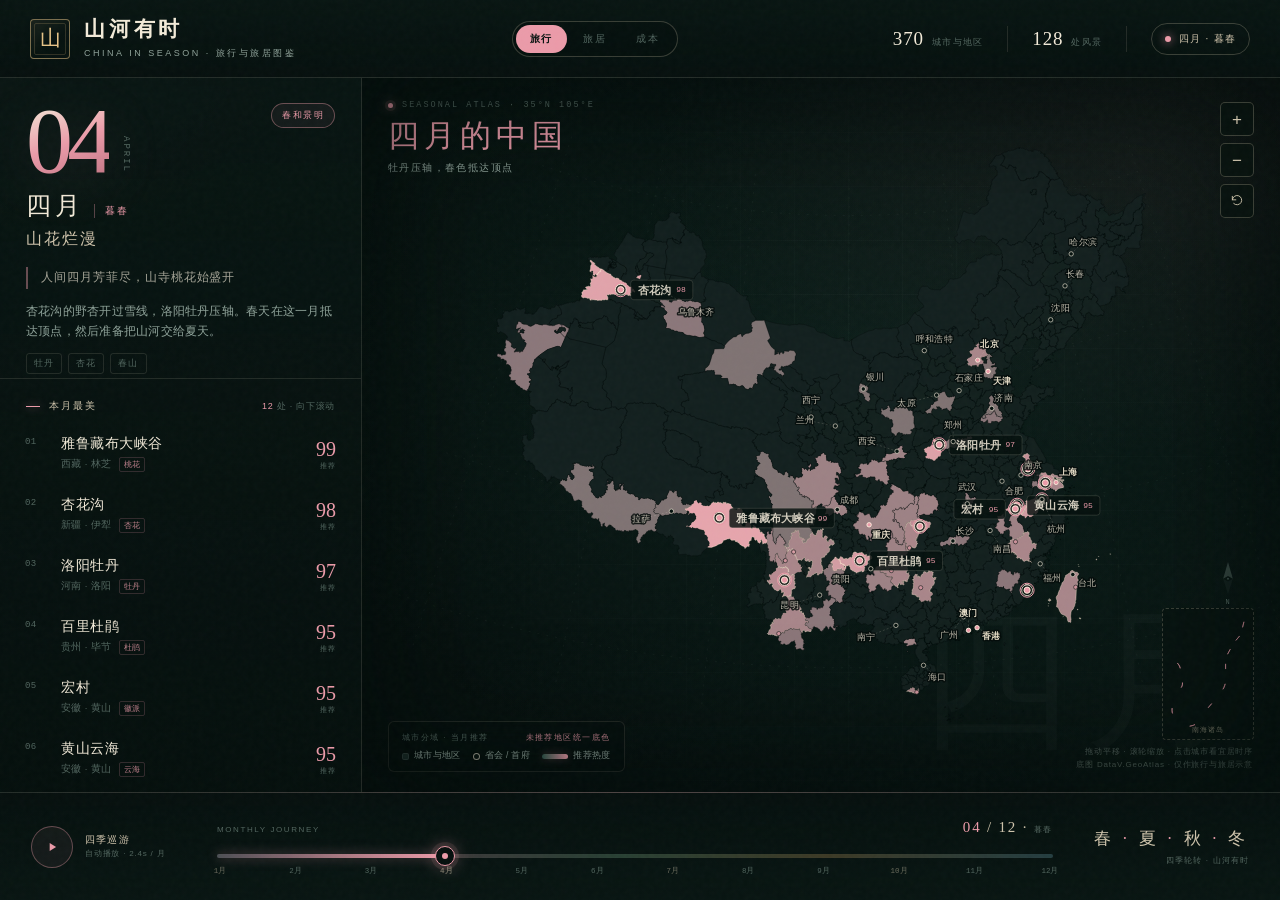
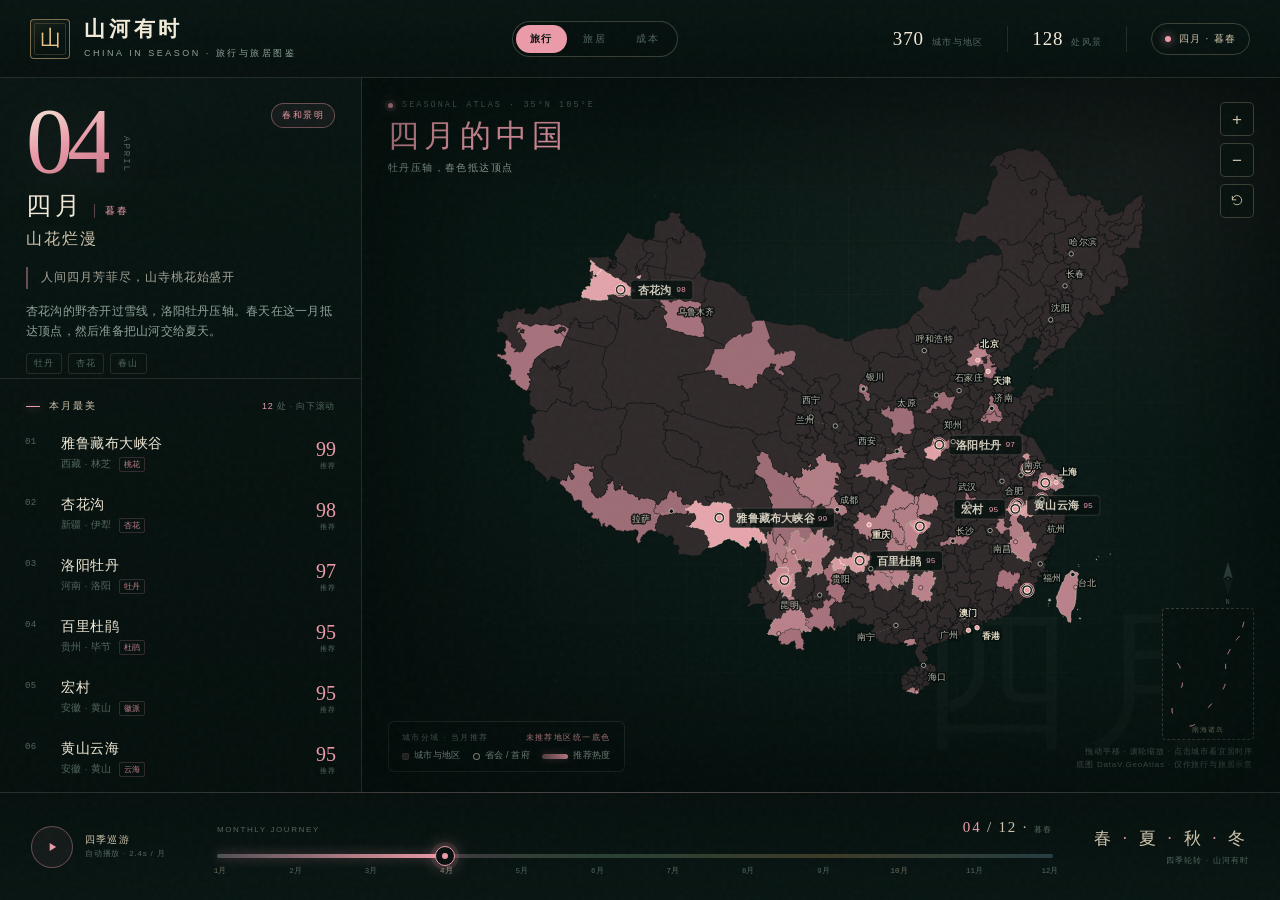
